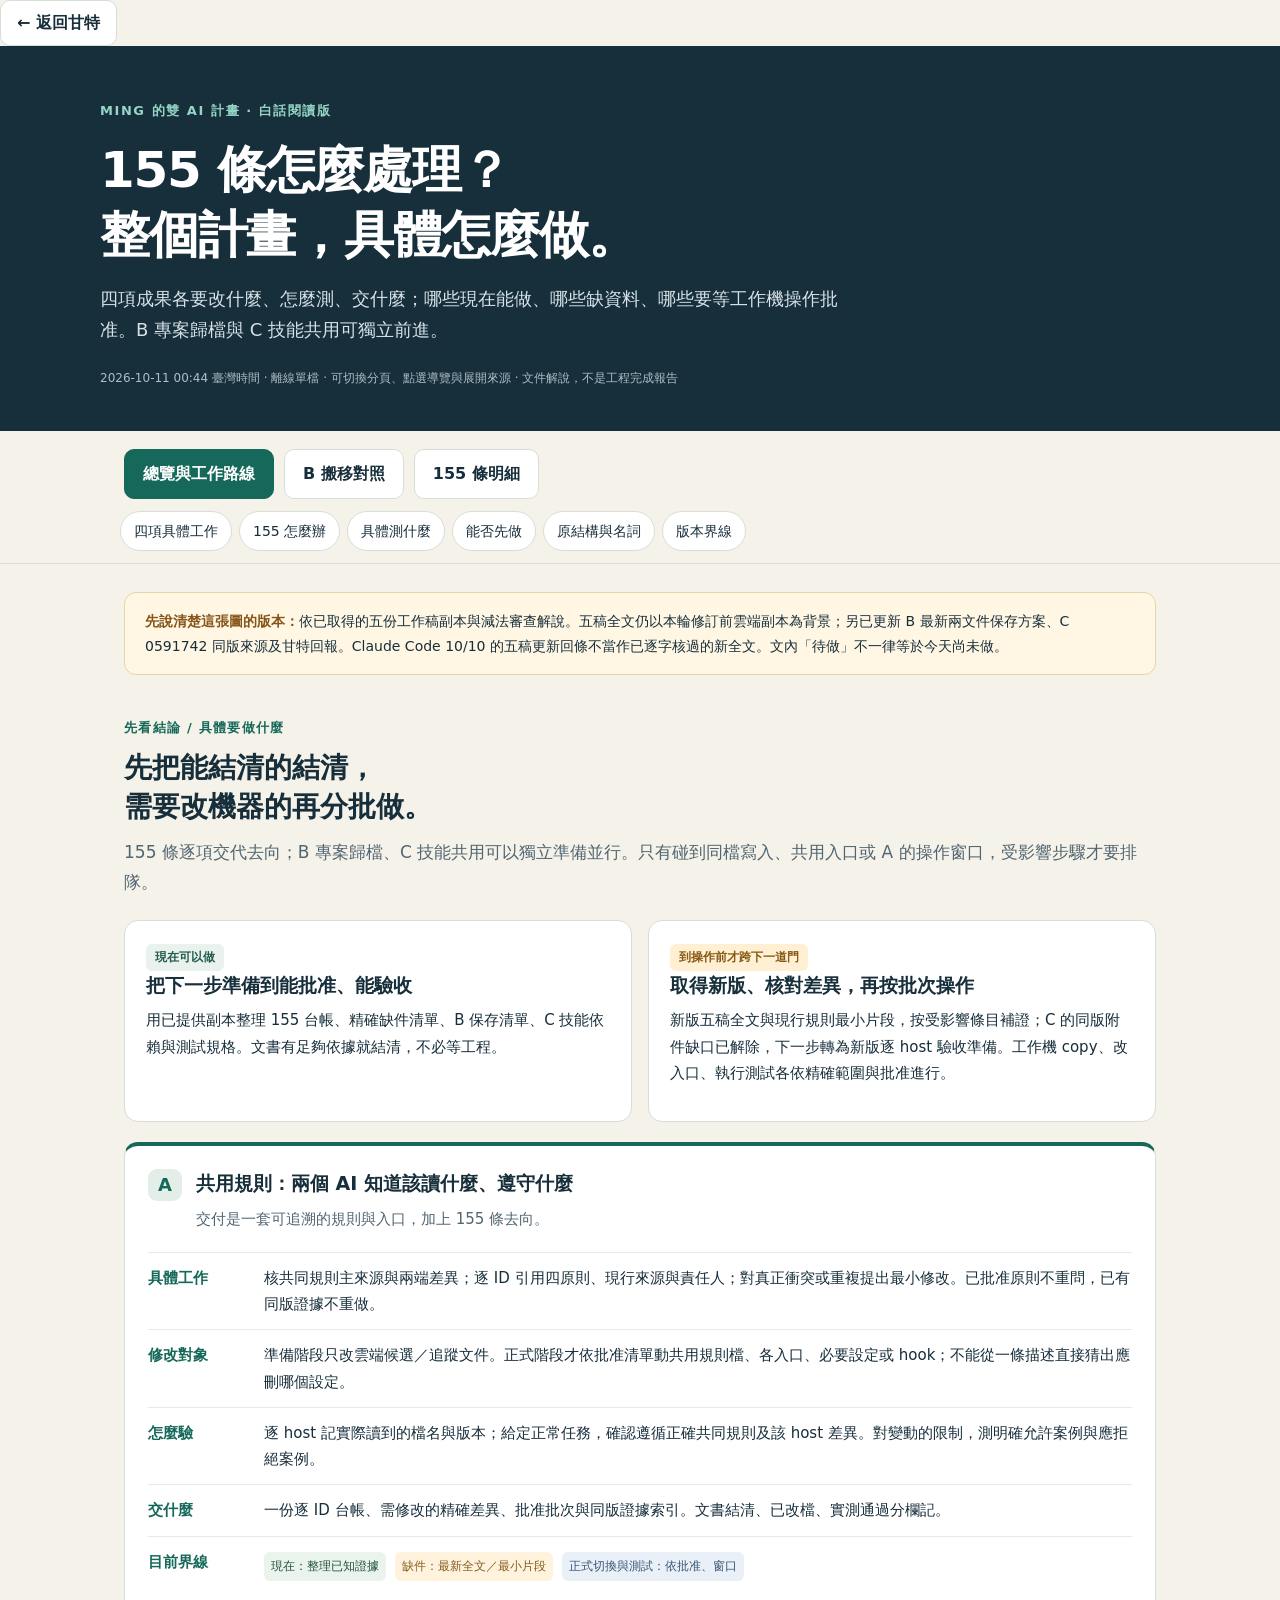
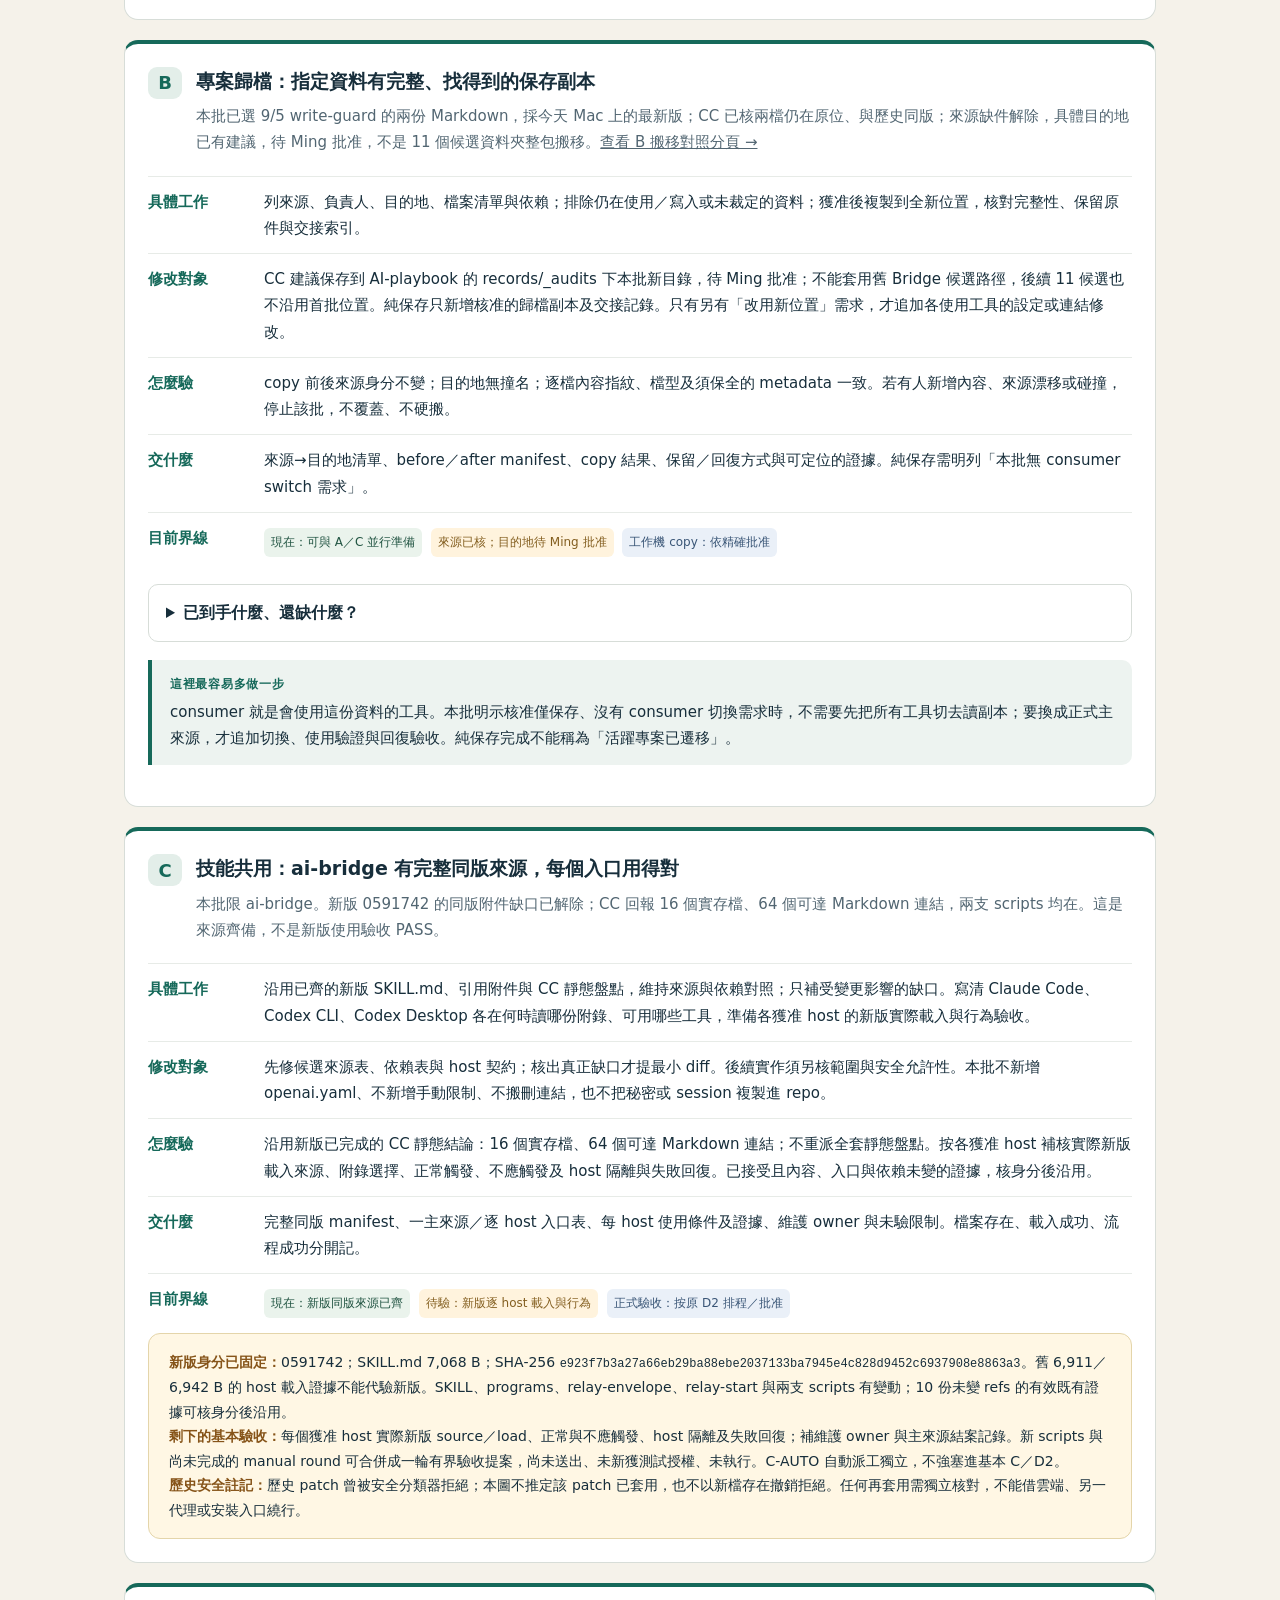
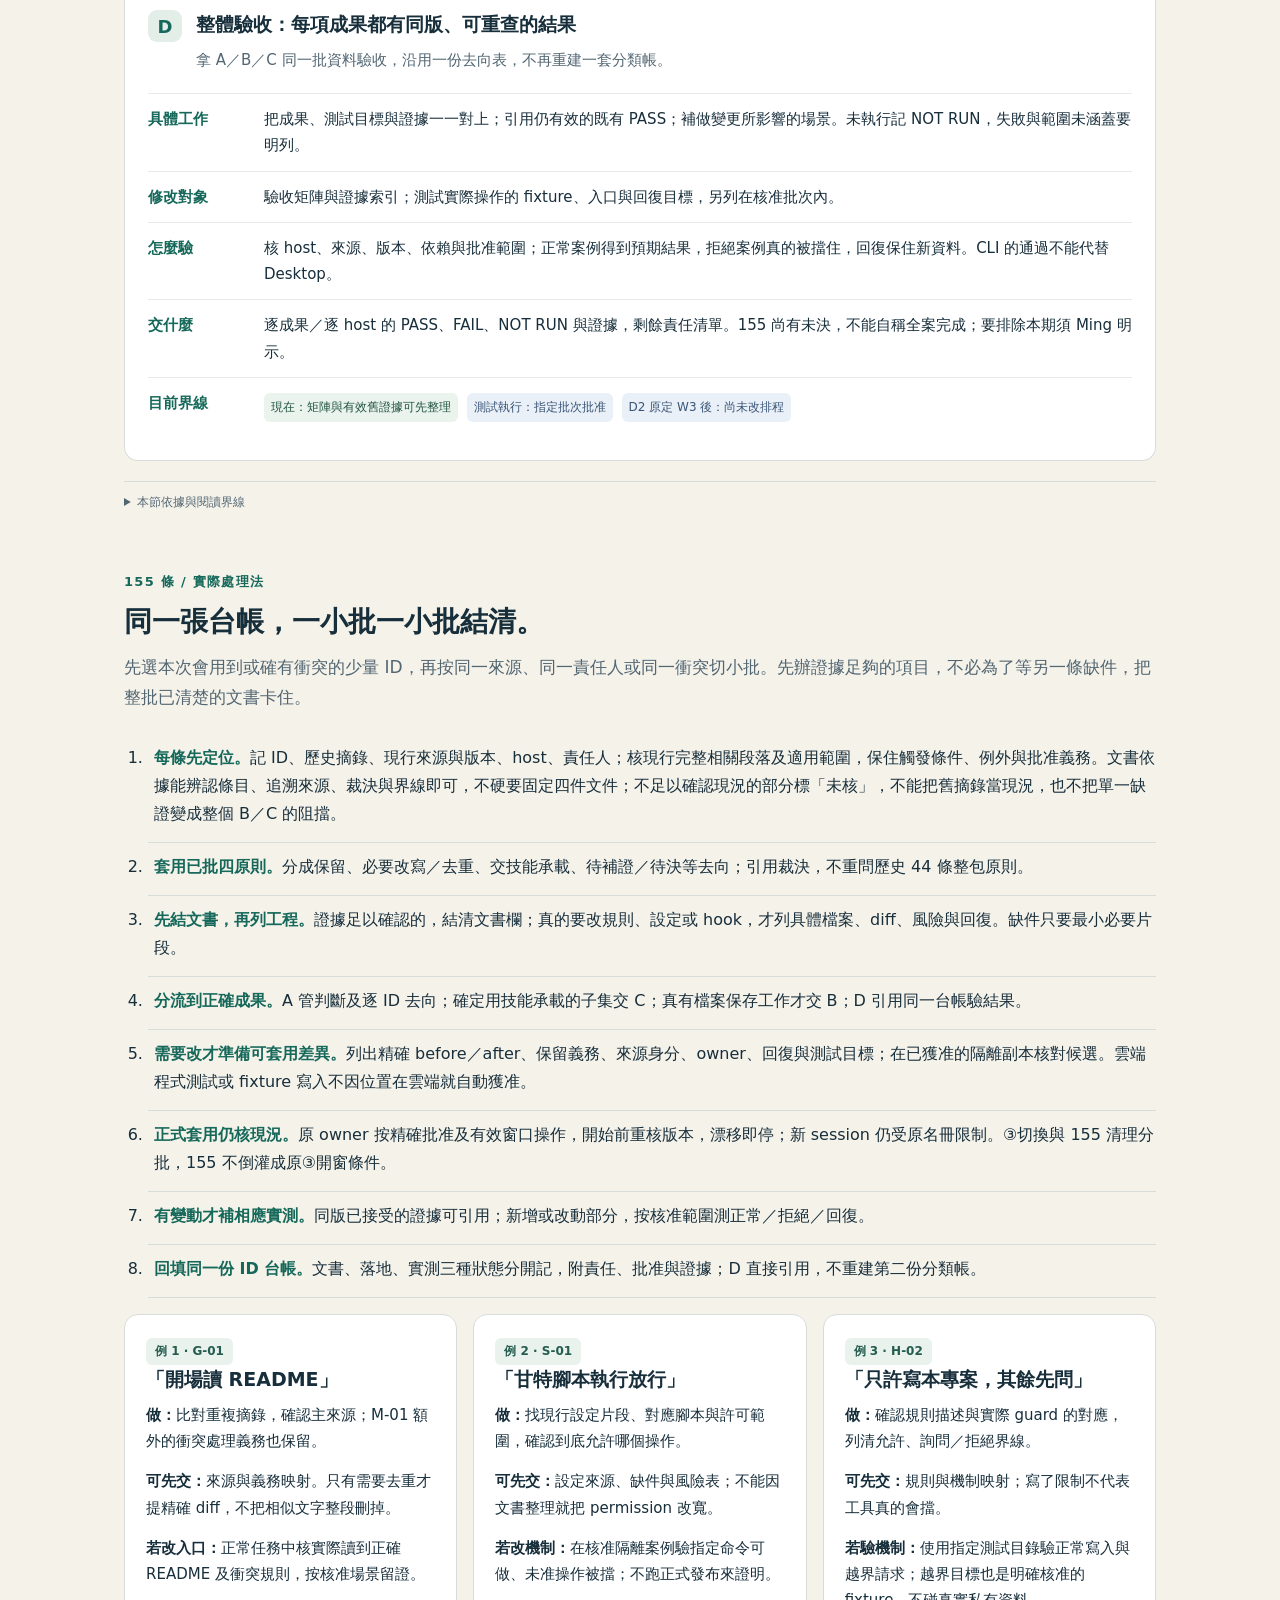
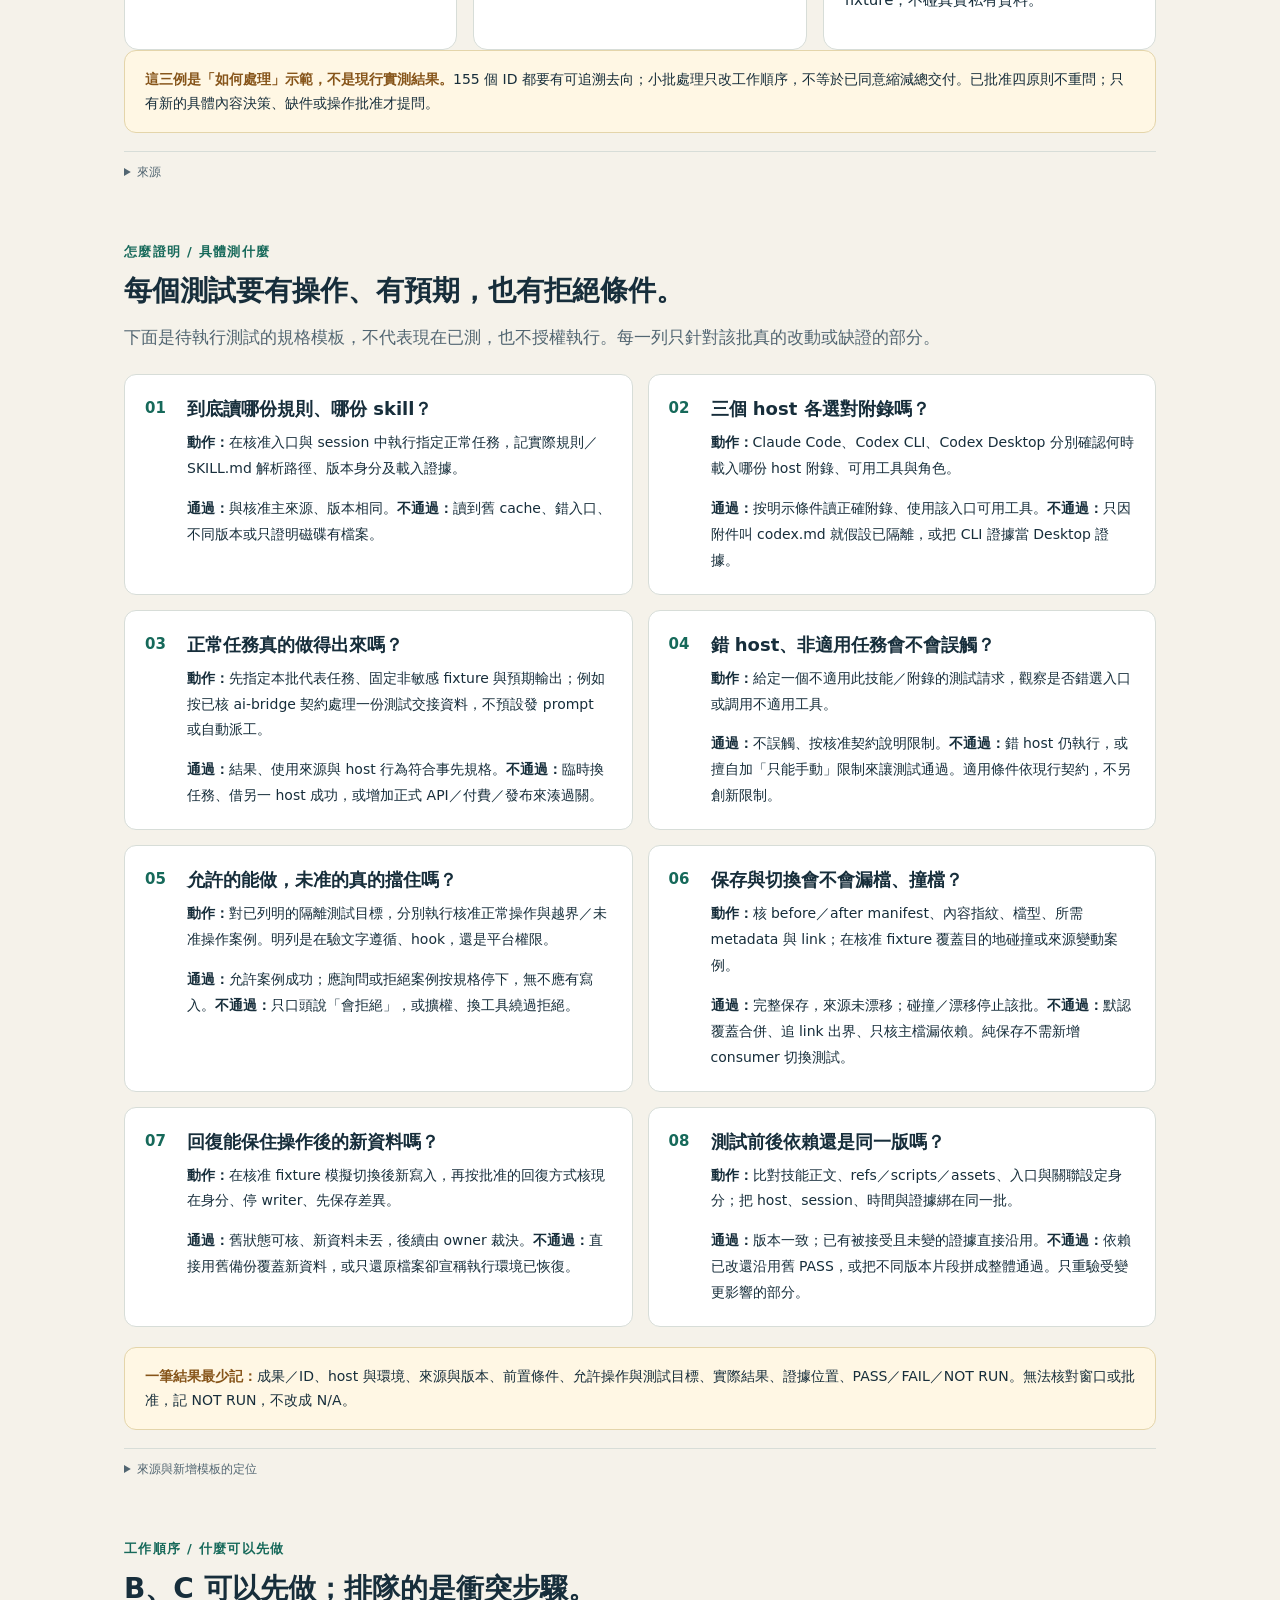
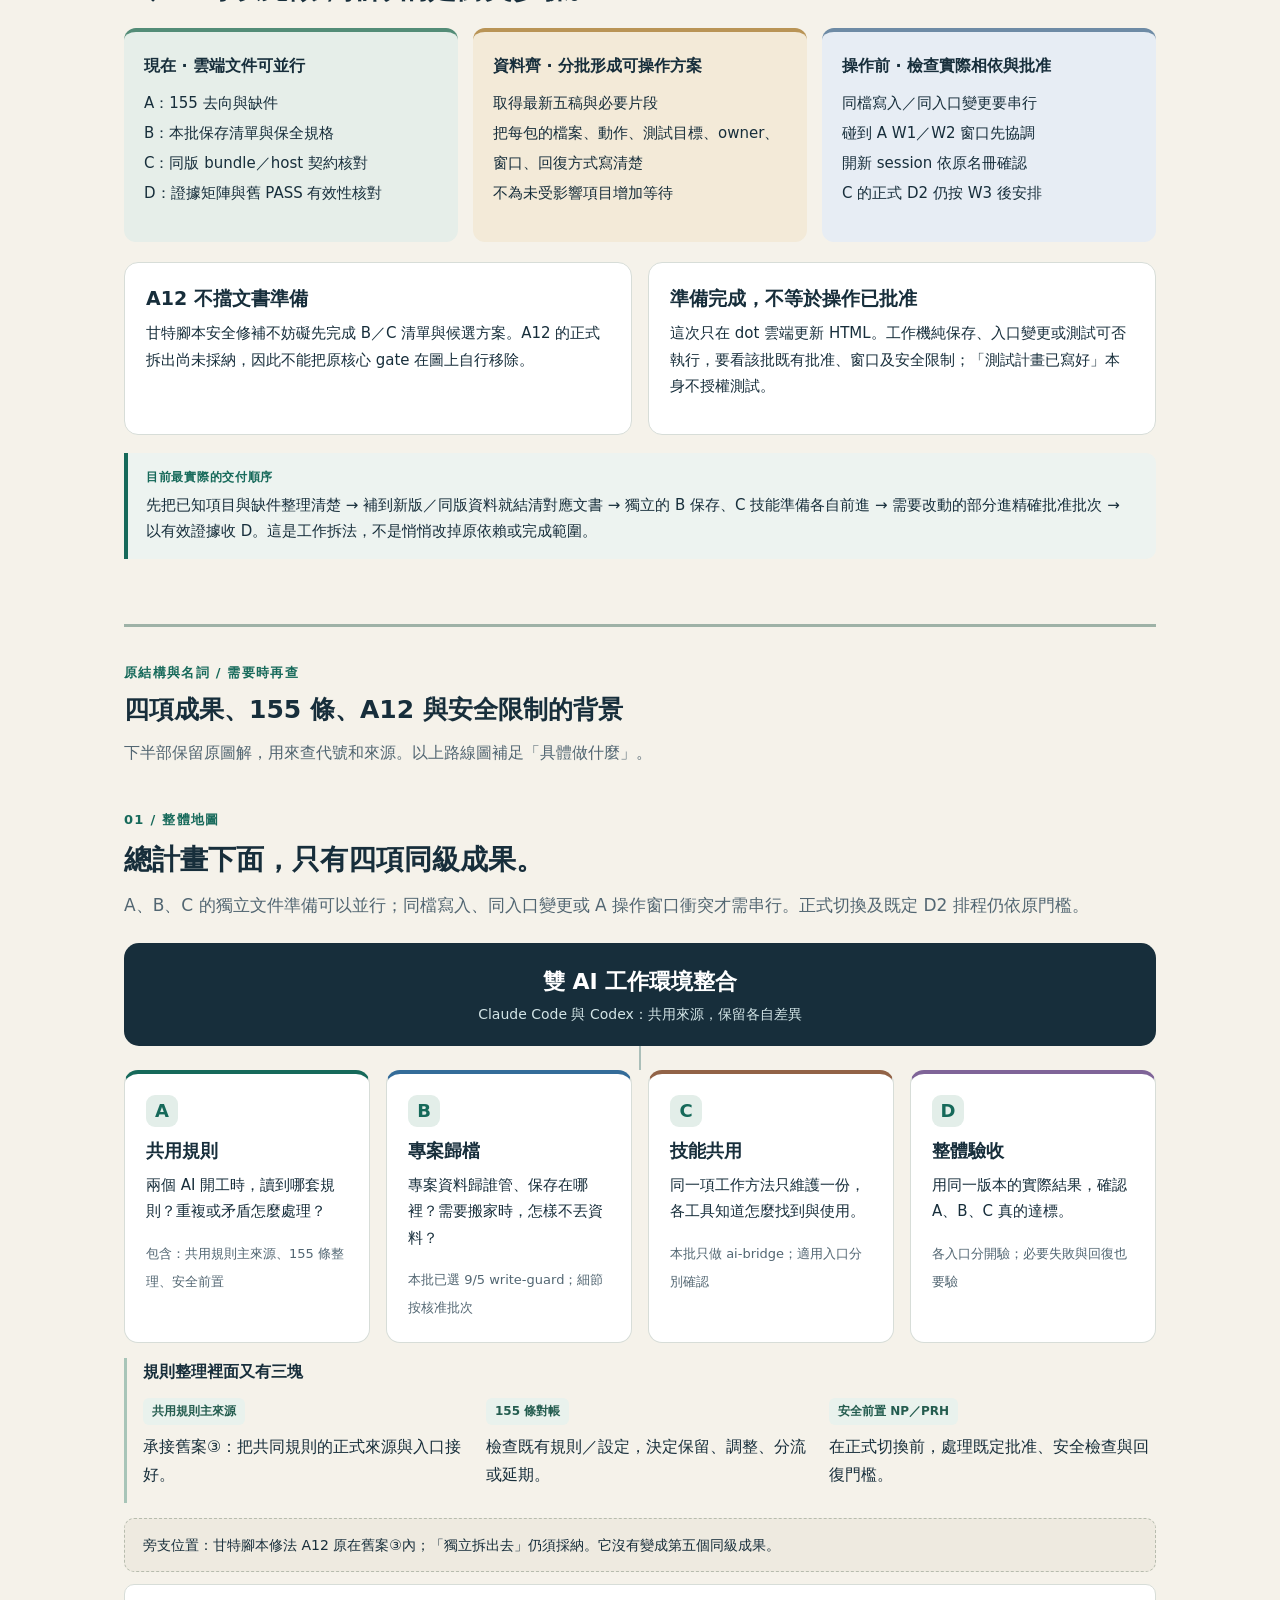
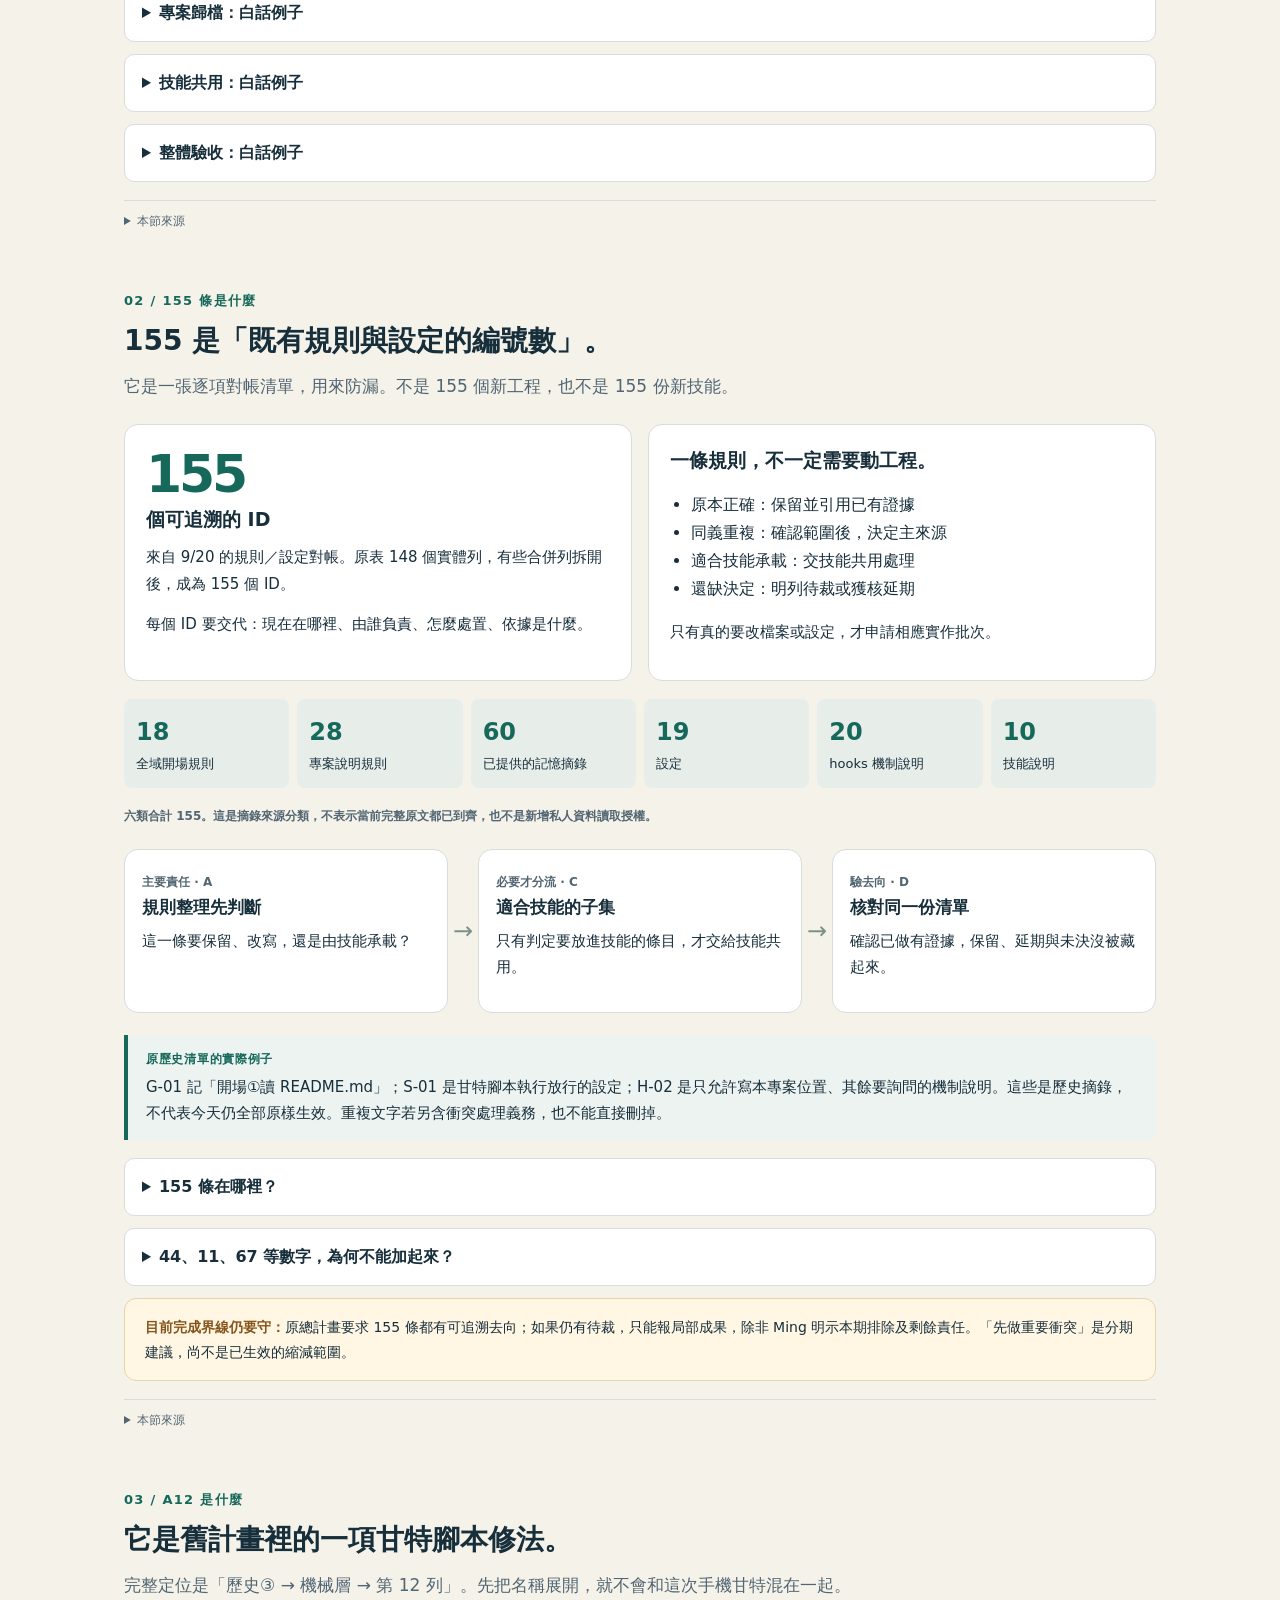
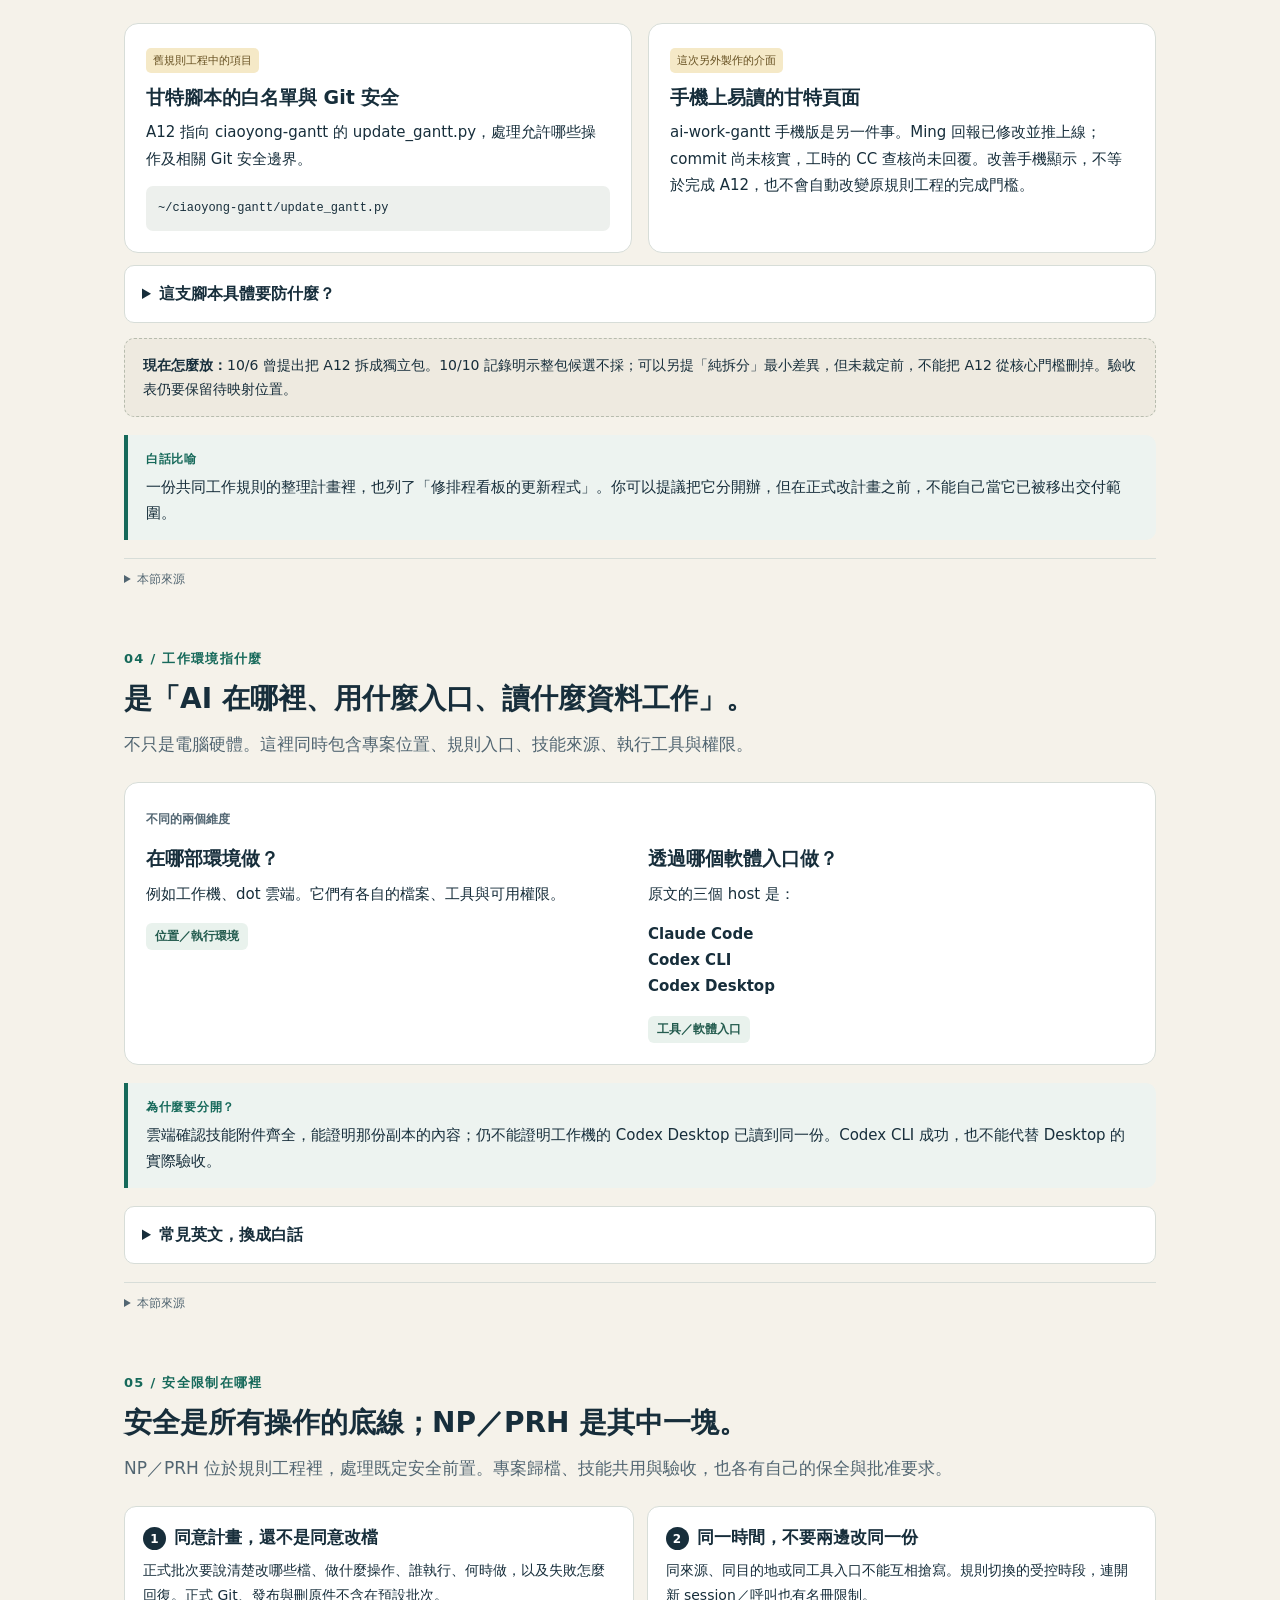
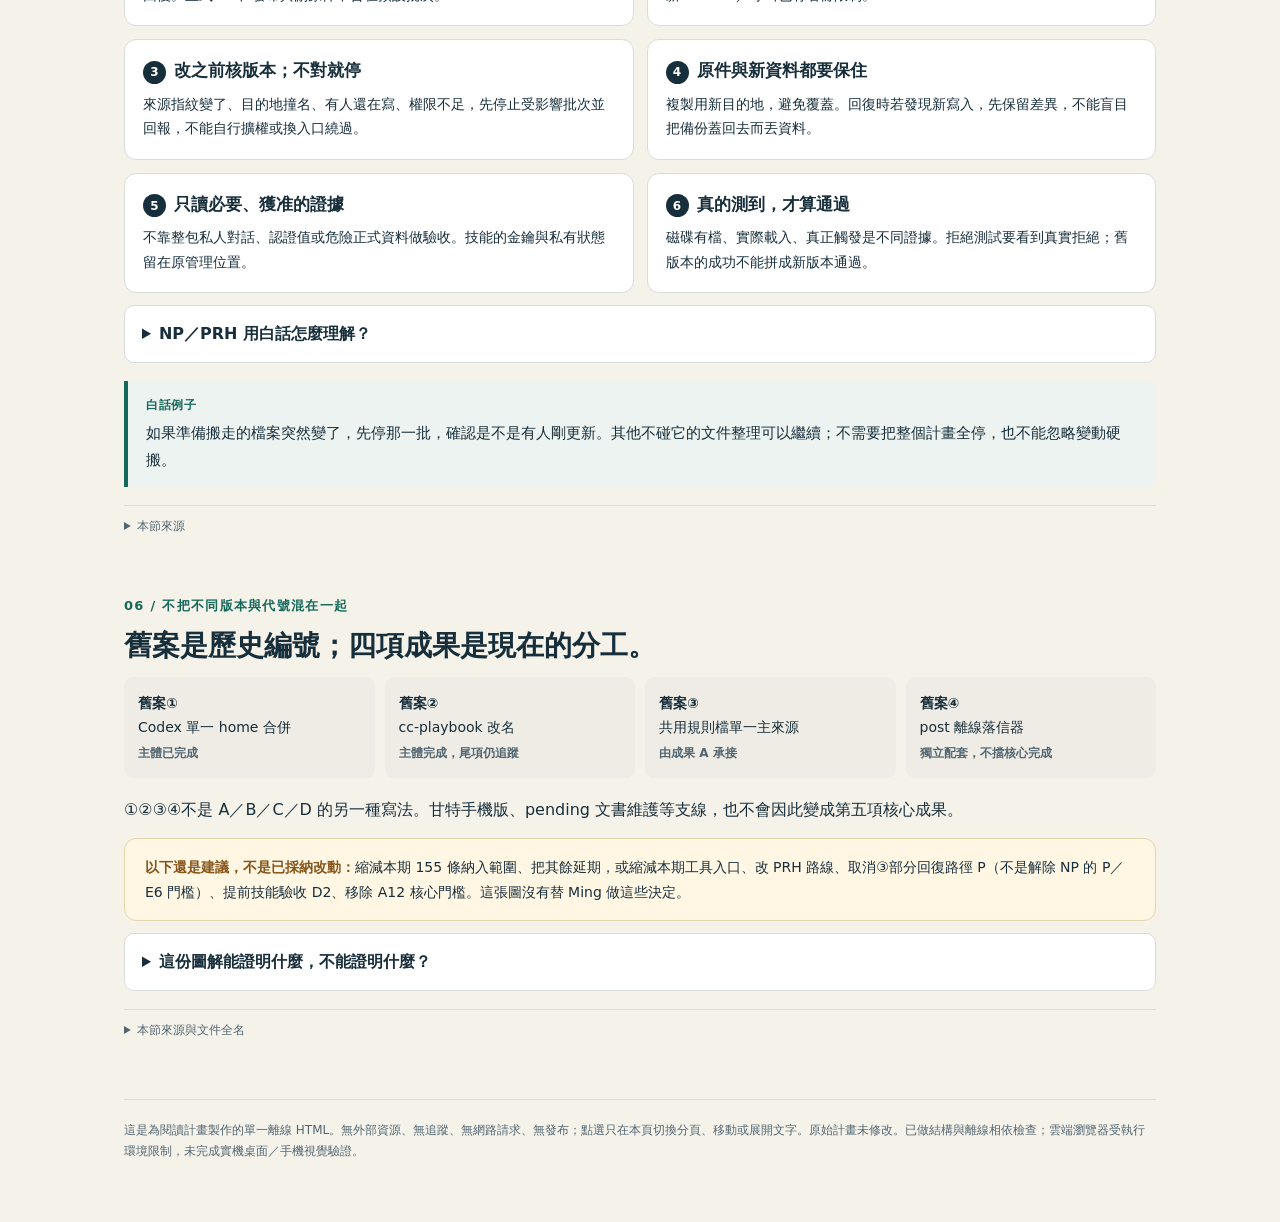
==== ai-integration/index.html @ dfa81bfa "feat: 新增 ai-integration 計畫圖解子頁與甘特入口 Co-Authored-By: Claude Code <noreply@anthropic.com> Claude-Sessi" ====
<!doctype html>
<html lang="zh-Hant"><head><meta charset="utf-8"><meta name="viewport" content="width=device-width,initial-scale=1"><title>雙 AI 工作環境整合｜具體工作路線圖</title><style>
:root{--ink:#172e3b;--muted:#526672;--paper:#f5f2ea;--line:#d7ddd8;--green:#16695a;--gold:#ad6921;--blue:#346c99}*{box-sizing:border-box}html{scroll-behavior:smooth;scroll-padding-top:85px}body{margin:0;background:var(--paper);color:var(--ink);font-family:system-ui,-apple-system,"Noto Sans TC","Microsoft JhengHei",sans-serif;line-height:1.75}a{color:inherit}header{background:var(--ink);color:#fff;padding:54px 24px 42px}header>div,main,nav>div{max-width:1080px;margin:auto}.eyebrow{font-size:13px;letter-spacing:.12em;color:#94d5c5;font-weight:750}h1{font-size:clamp(29px,5vw,50px);line-height:1.3;letter-spacing:-.025em;margin:15px 0}header p{color:#d6e2e7;max-width:750px;font-size:18px;margin:0}.meta{font-size:12px;margin-top:22px;color:#adbdc6}nav{position:sticky;top:0;background:#f5f2eaf5;backdrop-filter:blur(8px);z-index:4;border-bottom:1px solid var(--line)}nav>div{display:flex;gap:7px;padding:12px 20px;overflow-x:auto}nav a{white-space:nowrap;text-decoration:none;font-size:14px;padding:7px 13px;border-radius:22px;background:#fff;border:1px solid var(--line)}nav a:hover,nav a:focus{background:var(--ink);color:white}main{padding:28px 24px 60px}section{margin:42px 0 58px}h2{font-size:28px;line-height:1.4;margin:0 0 12px}h3{font-size:19px;line-height:1.5;margin:0 0 8px}p{margin:8px 0 14px}.lead{color:var(--muted);font-size:17px;margin-bottom:22px}.notice{padding:16px 20px;background:#fff7e4;border:1px solid #e4d5aa;border-radius:12px;font-size:14px}.notice strong{color:#865419}.section-no{font-size:13px;color:var(--green);font-weight:800;letter-spacing:.1em;display:block;margin-bottom:8px}.tree-top{text-align:center;background:var(--ink);color:white;padding:20px;border-radius:15px;font-size:22px;font-weight:750}.tree-top small{display:block;font-size:14px;font-weight:400;color:#d2e4e6}.stem{height:24px;border-left:2px solid #abbfb9;width:1px;margin:auto}.grid{display:grid;grid-template-columns:repeat(2,minmax(0,1fr));gap:16px}.four{grid-template-columns:repeat(4,minmax(0,1fr))}.subgrid{grid-template-columns:repeat(3,minmax(0,1fr))}.breakdown{display:grid;grid-template-columns:repeat(6,1fr);gap:8px;margin:18px 0}.breakdown>div{background:#e7eeea;padding:12px;border-radius:8px;font-size:13px}.breakdown b{display:block;font-size:24px;color:var(--green)}.card{background:#fff;border:1px solid var(--line);border-radius:14px;padding:21px}.card p{font-size:15px}.map-card{text-decoration:none;display:block;border-top:4px solid var(--green)}.map-card:nth-child(2){border-top-color:var(--blue)}.map-card:nth-child(3){border-top-color:#926347}.map-card:nth-child(4){border-top-color:#7f6498}.code{display:inline-flex;align-items:center;justify-content:center;width:32px;height:32px;border-radius:9px;background:#e3eee9;color:var(--green);font-size:18px;font-weight:800;margin-bottom:10px}.map-card h3{font-size:18px}.map-card small{color:var(--muted);font-size:13px}.nested{border-left:3px solid #a8c5b8;padding:0 0 0 16px;margin:15px 0 0}.pill{display:inline-block;background:#e9f2ed;color:#245c4f;padding:3px 9px;border-radius:6px;font-size:12px;font-weight:650}.branch{margin-top:15px;padding:14px 18px;border:1px dashed #b7bcae;border-radius:10px;background:#eeeae0;font-size:14px}.arrow{text-align:center;font-size:24px;color:#7b9188;line-height:1.5}.flow{display:grid;grid-template-columns:1fr 30px 1fr 30px 1fr;align-items:stretch;margin:22px 0}.flow .arrow{align-self:center}.flow .card{padding:17px}.flow h3{font-size:17px}.big-num{font-size:52px;line-height:1.1;font-weight:800;color:var(--green);letter-spacing:-.06em}.num-caption{font-weight:750;font-size:19px}.example{background:#edf3f0;border-left:4px solid var(--green);padding:14px 18px;border-radius:0 10px 10px 0;margin:18px 0;font-size:15px}.example strong{display:block;font-size:12px;letter-spacing:.06em;color:var(--green);margin-bottom:4px}.source{font-size:12px;color:var(--muted);margin-top:18px;border-top:1px solid var(--line);padding-top:10px;overflow-wrap:anywhere}.source summary{cursor:pointer}.source p{margin:7px 0}.path{overflow-wrap:anywhere;font-family:ui-monospace,monospace;font-size:12px;background:#edf0ed;padding:12px;border-radius:7px;display:block}.detail{background:#fff;border:1px solid var(--line);border-radius:10px;margin:12px 0;padding:0 17px}.detail summary{cursor:pointer;font-weight:700;padding:14px 0}.detail>div{padding:0 0 16px}.detail p,.detail li{font-size:15px}.mini-label{font-size:12px;text-transform:uppercase;color:var(--muted);font-weight:700}.numbered{counter-reset:safety;display:grid;grid-template-columns:1fr 1fr;gap:13px}.safety{counter-increment:safety;background:white;border:1px solid var(--line);border-radius:12px;padding:18px}.safety h3:before{content:counter(safety);display:inline-flex;align-items:center;justify-content:center;font-size:12px;width:23px;height:23px;background:var(--ink);color:white;border-radius:50%;margin-right:8px}.safety h3{font-size:17px}.safety p{font-size:14px;margin-bottom:0}.history{display:grid;grid-template-columns:repeat(4,1fr);gap:10px}.history>div{padding:14px;background:#eeece5;border-radius:9px;font-size:14px}.history b{display:block}.badge{font-size:11px;color:#654f20;background:#f5e9c7;border-radius:5px;padding:3px 7px;display:inline-block;margin-bottom:10px}.rule{height:1px;background:var(--line);margin:24px 0}ul{padding-left:21px}.footer{border-top:1px solid var(--line);padding-top:20px;font-size:12px;color:var(--muted)}:focus-visible{outline:3px solid #e4a942;outline-offset:3px}@media(max-width:760px){.subgrid{grid-template-columns:1fr}.breakdown{grid-template-columns:repeat(3,1fr)}header{padding:35px 21px 29px}header p{font-size:16px}main{padding:22px 18px 40px}.four{grid-template-columns:1fr 1fr}.history{grid-template-columns:1fr 1fr}h2{font-size:24px}.flow{grid-template-columns:1fr}.flow .arrow{transform:rotate(90deg);padding:2px}.numbered{grid-template-columns:1fr}section{margin:34px 0 45px}.card{padding:18px}}@media(max-width:420px){.grid{grid-template-columns:1fr}.four{grid-template-columns:1fr 1fr;gap:10px}.map-card{padding:14px}.map-card h3{font-size:16px}.map-card p{font-size:13px}.history{grid-template-columns:1fr 1fr}nav>div{padding-left:16px}nav a{font-size:13px;padding:6px 10px}}@media print{nav{position:static}body{background:white}header{background:white;color:#172e3b;border-bottom:2px solid #172e3b}header p,.eyebrow,.meta{color:#526672}.card,.safety{break-inside:avoid}section{margin:25px 0}details{break-inside:avoid}}

.outcome{background:#fff;border:1px solid var(--line);border-top:4px solid var(--green);border-radius:14px;padding:23px;margin:20px 0}.outcome-title{display:flex;gap:14px;align-items:flex-start}.outcome-title .code{flex:0 0 34px}.outcome-title p{color:var(--muted);margin:0 0 10px;font-size:15px}.work-fields{display:grid;grid-template-columns:100px minmax(0,1fr);gap:0;margin:10px 0 0}.work-fields dt,.work-fields dd{margin:0;padding:12px 0;border-top:1px solid #e7ebe7;font-size:15px}.work-fields dt{font-weight:750;color:var(--green)}.work-fields dd{padding-left:16px}.status{display:inline-block;margin:3px 4px 3px 0;border-radius:6px;background:#eaf3ec;padding:4px 7px;font-size:12px;color:#215442}.status.missing{background:#fff3dd;color:#835e1f}.status.gated{background:#eaf0f8;color:#395576}.pill.wait{background:#fff0d4;color:#875915}.steps{padding-left:24px}.steps li{padding:10px 0 14px 6px;border-bottom:1px solid var(--line);font-size:16px}.steps b{color:var(--green)}.test-list{display:grid;grid-template-columns:1fr 1fr;gap:15px;margin:20px 0}.test{display:flex;gap:13px;background:#fff;border:1px solid var(--line);border-radius:12px;padding:20px}.test-num{flex:0 0 29px;font-size:15px;color:var(--green);font-weight:800}.test h3{font-size:18px}.test p{font-size:14px;line-height:1.85}.test p:last-child{margin-bottom:0}.lanes{display:grid;grid-template-columns:repeat(3,minmax(0,1fr));gap:15px;margin:20px 0}.lane{padding:20px;background:#e6eee9;border-radius:12px;border-top:4px solid #538c77}.lane:nth-child(2){background:#f3ead8;border-color:#b99456}.lane:nth-child(3){background:#e7edf4;border-color:#6e8ba5}.lane p{font-size:15px;line-height:2}.appendix-heading{padding-top:35px;border-top:3px solid #9eb2a7;margin-top:65px}.appendix-heading h2{font-size:25px}.appendix-heading p{color:var(--muted)}@media(max-width:760px){.test-list,.lanes{grid-template-columns:1fr}.outcome{padding:18px}.work-fields{grid-template-columns:1fr}.work-fields dt{padding-bottom:3px}.work-fields dd{border-top:0;padding:0 0 13px}.test{padding:17px;gap:10px}}@media print{.outcome,.test,.lane{break-inside:avoid}.test-list{display:block}.test{margin:12px 0}nav{display:none}}

[hidden]{display:none!important}.tabbar{max-width:1080px;margin:0 auto;padding:18px 24px 0;display:flex;gap:10px}.tabbar a,.return-link{display:inline-block;border:1px solid var(--line);border-radius:10px;padding:10px 18px;text-decoration:none;background:white;font-weight:700}.tabbar a[aria-selected="true"]{background:var(--green);color:white;border-color:var(--green)}.hash{overflow-wrap:anywhere;font-family:ui-monospace,monospace;font-size:12px}.move-table{width:100%;border-collapse:collapse;font-size:14px;background:white;margin:20px 0}.move-table caption{text-align:left;font-weight:750;margin-bottom:10px}.move-table th,.move-table td{padding:14px;border:1px solid var(--line);vertical-align:top;text-align:left;overflow-wrap:anywhere}.move-table th{background:#e7eeea}.move-table .path{margin:6px 0}.move-table th:first-child{width:60px}.move-table p{font-size:13px}.tab-panel{min-width:0}.tab-panel:focus{outline:none}@media(max-width:760px){.tabbar{padding:15px 18px 0}.move-table,.move-table tbody,.move-table tr,.move-table td{display:block;width:100%}.move-table thead{display:none}.move-table tr{border:1px solid var(--line);border-radius:12px;margin:15px 0;padding:8px;background:white}.move-table td{border:0;padding:9px}.move-table td:before{content:attr(data-label);display:block;font-size:12px;font-weight:800;color:var(--green);margin-bottom:4px}.move-table caption{display:block}.tabbar a{padding:9px 13px;font-size:14px}}@media print{.tabbar,.return-link{display:none}.tab-panel[hidden]{display:block!important}.move-table tr{break-inside:avoid}}

.tabbar{overflow-x:auto}.tabbar a{white-space:nowrap}.rule-controls{background:#fff;border:1px solid var(--line);border-radius:14px;padding:20px;display:grid;grid-template-columns:repeat(3,minmax(0,1fr));gap:13px;margin:22px 0}.rule-controls label{display:block;font-size:13px;font-weight:750;color:var(--green)}.rule-search{grid-column:1/-1}.rule-controls input,.rule-controls select{width:100%;font:inherit;font-size:15px;padding:11px;border:1px solid #aabdb3;border-radius:7px;background:#fff;color:var(--ink);margin-top:5px}.rule-controls button{font:inherit;padding:9px 14px;cursor:pointer;border:1px solid var(--line);border-radius:8px;background:#e7eeea;color:var(--ink)}.rule-result-bar{display:flex;align-items:center;flex-wrap:wrap;gap:12px;grid-column:1/-1}.rule-result-bar p{margin:0}.rule-entry{background:white;border:1px solid var(--line);border-radius:12px;margin:12px 0;overflow-wrap:anywhere}.rule-entry>summary{cursor:pointer;padding:17px 20px;display:list-item;list-style-position:inside}.rule-entry>summary strong{color:var(--green);font-size:17px}.rule-entry>summary .rule-preview{display:block;margin:7px 0;font-size:15px}.rule-body{padding:0 20px 20px}.rule-body h3{font-size:16px;margin-top:20px}.rule-copy{white-space:pre-wrap;font-size:15px}.rule-entry .source{font-size:12px}.rule-mini{font-size:12px;color:var(--muted)}.private-warning{border-left:5px solid var(--gold);background:#fff4df}.rule-counts{display:flex;gap:9px;flex-wrap:wrap;margin:15px 0}.rule-counts span{background:#e7eeea;border-radius:8px;padding:5px 10px;font-size:13px}.empty-results{padding:25px;background:white;border:1px dashed #9dad9c;border-radius:10px}.rule-body dl{display:grid;grid-template-columns:110px minmax(0,1fr);font-size:13px;gap:6px 12px}.rule-body dt{font-weight:700}.rule-body dd{margin:0}@media(max-width:760px){.rule-controls{grid-template-columns:1fr;padding:16px}.rule-entry>summary{padding:15px}.rule-body{padding:0 15px 15px}.rule-body dl{grid-template-columns:1fr}.rule-body dd{margin-bottom:8px}.rule-search{grid-column:auto}}@media print{.rule-controls{display:none}.rule-entry{break-inside:avoid}}
<style>.gantt-back{max-width:1080px;margin:0 auto;padding:12px 24px 0}.gantt-back a{display:inline-block;border:1px solid #d7ddd8;border-radius:10px;padding:8px 16px;background:#fff;color:#172e3b;font-weight:700;text-decoration:none}</style></head><body><div class="gantt-back"><a href="../">← 返回甘特</a></div>
<header><div><div class="eyebrow">MING 的雙 AI 計畫 · 白話閱讀版</div><h1>155 條怎麼處理？<br>整個計畫，具體怎麼做。</h1><p>四項成果各要改什麼、怎麼測、交什麼；哪些現在能做、哪些缺資料、哪些要等工作機操作批准。B 專案歸檔與 C 技能共用可獨立前進。</p><div class="meta">2026-10-11 00:44 臺灣時間 · 離線單檔 · 可切換分頁、點選導覽與展開來源 · 文件解說，不是工程完成報告</div></div></header>
<div class="tabbar" aria-label="圖解分頁"><a id="tab-overview" href="#overview" aria-controls="overview">總覽與工作路線</a><a id="tab-b-move" href="#b-move" aria-controls="b-move">B 搬移對照</a><a id="tab-rules-list" href="#rules-list" aria-controls="rules-list">155 條明細</a></div>
<div id="overview" class="tab-panel" tabindex="-1" aria-labelledby="tab-overview"><nav aria-label="章節導覽"><div><a href="#roadmap">四項具體工作</a><a href="#batches">155 怎麼辦</a><a href="#test-plan">具體測什麼</a><a href="#parallel">能否先做</a><a href="#map">原結構與名詞</a><a href="#version">版本界線</a></div></nav>
<main>
<div class="notice"><strong>先說清楚這張圖的版本：</strong>依已取得的五份工作稿副本與減法審查解說。五稿全文仍以本輪修訂前雲端副本為背景；另已更新 B 最新兩文件保存方案、C 0591742 同版來源及甘特回報。Claude Code 10/10 的五稿更新回條不當作已逐字核過的新全文。文內「待做」不一律等於今天尚未做。</div>
<section id="roadmap"><span class="section-no">先看結論 / 具體要做什麼</span><h2>先把能結清的結清，<br>需要改機器的再分批做。</h2><p class="lead">155 條逐項交代去向；B 專案歸檔、C 技能共用可以獨立準備並行。只有碰到同檔寫入、共用入口或 A 的操作窗口，受影響步驟才要排隊。</p>
<div class="grid"><div class="card"><span class="pill">現在可以做</span><h3>把下一步準備到能批准、能驗收</h3><p>用已提供副本整理 155 台帳、精確缺件清單、B 保存清單、C 技能依賴與測試規格。文書有足夠依據就結清，不必等工程。</p></div><div class="card"><span class="pill wait">到操作前才跨下一道門</span><h3>取得新版、核對差異，再按批次操作</h3><p>新版五稿全文與現行規則最小片段，按受影響條目補證；C 的同版附件缺口已解除，下一步轉為新版逐 host 驗收準備。工作機 copy、改入口、執行測試各依精確範圍與批准進行。</p></div></div>
<div class="outcome"><div class="outcome-title"><span class="code">A</span><div><h3>共用規則：兩個 AI 知道該讀什麼、遵守什麼</h3><p>交付是一套可追溯的規則與入口，加上 155 條去向。</p></div></div><dl class="work-fields"><dt>具體工作</dt><dd>核共同規則主來源與兩端差異；逐 ID 引用四原則、現行來源與責任人；對真正衝突或重複提出最小修改。已批准原則不重問，已有同版證據不重做。</dd><dt>修改對象</dt><dd>準備階段只改雲端候選／追蹤文件。正式階段才依批准清單動共用規則檔、各入口、必要設定或 hook；不能從一條描述直接猜出應刪哪個設定。</dd><dt>怎麼驗</dt><dd>逐 host 記實際讀到的檔名與版本；給定正常任務，確認遵循正確共同規則及該 host 差異。對變動的限制，測明確允許案例與應拒絕案例。</dd><dt>交什麼</dt><dd>一份逐 ID 台帳、需修改的精確差異、批准批次與同版證據索引。文書結清、已改檔、實測通過分欄記。</dd><dt>目前界線</dt><dd><span class="status">現在：整理已知證據</span> <span class="status missing">缺件：最新全文／最小片段</span> <span class="status gated">正式切換與測試：依批准、窗口</span></dd></dl></div>
<div class="outcome"><div class="outcome-title"><span class="code">B</span><div><h3>專案歸檔：指定資料有完整、找得到的保存副本</h3><p>本批已選 9/5 write-guard 的兩份 Markdown，採今天 Mac 上的最新版；CC 已核兩檔仍在原位、與歷史同版；來源缺件解除，具體目的地已有建議，待 Ming 批准，不是 11 個候選資料夾整包搬移。<a href="#b-move">查看 B 搬移對照分頁 →</a></p></div></div><dl class="work-fields"><dt>具體工作</dt><dd>列來源、負責人、目的地、檔案清單與依賴；排除仍在使用／寫入或未裁定的資料；獲准後複製到全新位置，核對完整性、保留原件與交接索引。</dd><dt>修改對象</dt><dd>CC 建議保存到 AI-playbook 的 records/_audits 下本批新目錄，待 Ming 批准；不能套用舊 Bridge 候選路徑，後續 11 候選也不沿用首批位置。純保存只新增核准的歸檔副本及交接記錄。只有另有「改用新位置」需求，才追加各使用工具的設定或連結修改。</dd><dt>怎麼驗</dt><dd>copy 前後來源身分不變；目的地無撞名；逐檔內容指紋、檔型及須保全的 metadata 一致。若有人新增內容、來源漂移或碰撞，停止該批，不覆蓋、不硬搬。</dd><dt>交什麼</dt><dd>來源→目的地清單、before／after manifest、copy 結果、保留／回復方式與可定位的證據。純保存需明列「本批無 consumer switch 需求」。</dd><dt>目前界線</dt><dd><span class="status">現在：可與 A／C 並行準備</span> <span class="status missing">來源已核；目的地待 Ming 批准</span> <span class="status gated">工作機 copy：依精確批准</span></dd></dl><details class="detail"><summary>已到手什麼、還缺什麼？</summary><div><p>歷史已收到 2026-09-05-write-guard-projects-narrowing-plan.md（5,198 B）與 0031-2026-09-05-write-guard-projects-narrowing.md（3,013 B）；2026-10-09 報告有這兩份歷史版本的限定保全紀錄。CC 於 2026-10-10T16:35:02Z（臺灣 10/11 00:35:02）重讀兩個 Mac 候選，皆在原位，bytes／SHA 與歷史相同；這是現存最新版與舊版一致，不是內容已更新。正式 copy 前仍須重核。</p><p>這不包含 macOS metadata 復原、原位回滾或 consumer 切換。原 11 項測試、兩項前置實查及當前相依／owner 仍是完整歸檔資格缺口；不能拿後來的 H-02／C02 結果補稱歷史證據齊全。</p><p>另有五份證據檔的雲端 copy／restore 流程試操作，僅證明該批方法，不證今天兩份原文或 11 個資料夾 PASS。保存兩份文書不必重啟歷史 hook 工程；歷史缺證明列保留。B 作業說明已收到中繼 CC 審查 R-DOT-20261011-0029-B 的回覆；雲端修稿已完成、新版正傳 Mac，尚未確認落位。兩份原文尚未複製或 commit。</p><div class="source">《專案歸檔與技能共用-真實副本演練核對報告-20261009》L176–185、L204–240；總計畫 L97。</div></div></details><div class="example"><strong>這裡最容易多做一步</strong>consumer 就是會使用這份資料的工具。本批明示核准僅保存、沒有 consumer 切換需求時，不需要先把所有工具切去讀副本；要換成正式主來源，才追加切換、使用驗證與回復驗收。純保存完成不能稱為「活躍專案已遷移」。</div></div>
<div class="outcome"><div class="outcome-title"><span class="code">C</span><div><h3>技能共用：ai-bridge 有完整同版來源，每個入口用得對</h3><p>本批限 ai-bridge。新版 0591742 的同版附件缺口已解除；CC 回報 16 個實存檔、64 個可達 Markdown 連結，兩支 scripts 均在。這是來源齊備，不是新版使用驗收 PASS。</p></div></div><dl class="work-fields"><dt>具體工作</dt><dd>沿用已齊的新版 SKILL.md、引用附件與 CC 靜態盤點，維持來源與依賴對照；只補受變更影響的缺口。寫清 Claude Code、Codex CLI、Codex Desktop 各在何時讀哪份附錄、可用哪些工具，準備各獲准 host 的新版實際載入與行為驗收。</dd><dt>修改對象</dt><dd>先修候選來源表、依賴表與 host 契約；核出真正缺口才提最小 diff。後續實作須另核範圍與安全允許性。本批不新增 openai.yaml、不新增手動限制、不搬刪連結，也不把秘密或 session 複製進 repo。</dd><dt>怎麼驗</dt><dd>沿用新版已完成的 CC 靜態結論：16 個實存檔、64 個可達 Markdown 連結；不重派全套靜態盤點。按各獲准 host 補核實際新版載入來源、附錄選擇、正常觸發、不應觸發及 host 隔離與失敗回復。已接受且內容、入口與依賴未變的證據，核身分後沿用。</dd><dt>交什麼</dt><dd>完整同版 manifest、一主來源／逐 host 入口表、每 host 使用條件及證據、維護 owner 與未驗限制。檔案存在、載入成功、流程成功分開記。</dd><dt>目前界線</dt><dd><span class="status">現在：新版同版來源已齊</span> <span class="status missing">待驗：新版逐 host 載入與行為</span> <span class="status gated">正式驗收：按原 D2 排程／批准</span></dd></dl><div class="notice"><strong>新版身分已固定：</strong>0591742；SKILL.md 7,068 B；SHA-256 <span class="hash">e923f7b3a27a66eb29ba88ebe2037133ba7945e4c828d9452c6937908e8863a3</span>。舊 6,911／6,942 B 的 host 載入證據不能代驗新版。SKILL、programs、relay-envelope、relay-start 與兩支 scripts 有變動；10 份未變 refs 的有效既有證據可核身分後沿用。<br><strong>剩下的基本驗收：</strong>每個獲准 host 實際新版 source／load、正常與不應觸發、host 隔離及失敗回復；補維護 owner 與主來源結案記錄。新 scripts 與尚未完成的 manual round 可合併成一輪有界驗收提案，尚未送出、未新獲測試授權、未執行。C-AUTO 自動派工獨立，不強塞進基本 C／D2。<br><strong>歷史安全註記：</strong>歷史 patch 曾被安全分類器拒絕；本圖不推定該 patch 已套用，也不以新檔存在撤銷拒絕。任何再套用需獨立核對，不能借雲端、另一代理或安裝入口繞行。</div></div>
<div class="outcome"><div class="outcome-title"><span class="code">D</span><div><h3>整體驗收：每項成果都有同版、可重查的結果</h3><p>拿 A／B／C 同一批資料驗收，沿用一份去向表，不再重建一套分類帳。</p></div></div><dl class="work-fields"><dt>具體工作</dt><dd>把成果、測試目標與證據一一對上；引用仍有效的既有 PASS；補做變更所影響的場景。未執行記 NOT RUN，失敗與範圍未涵蓋要明列。</dd><dt>修改對象</dt><dd>驗收矩陣與證據索引；測試實際操作的 fixture、入口與回復目標，另列在核准批次內。</dd><dt>怎麼驗</dt><dd>核 host、來源、版本、依賴與批准範圍；正常案例得到預期結果，拒絕案例真的被擋住，回復保住新資料。CLI 的通過不能代替 Desktop。</dd><dt>交什麼</dt><dd>逐成果／逐 host 的 PASS、FAIL、NOT RUN 與證據，剩餘責任清單。155 尚有未決，不能自稱全案完成；要排除本期須 Ming 明示。</dd><dt>目前界線</dt><dd><span class="status">現在：矩陣與有效舊證據可先整理</span> <span class="status gated">測試執行：指定批次批准</span> <span class="status gated">D2 原定 W3 後：尚未改排程</span></dd></dl></div>
<details class="source"><summary>本節依據與閱讀界線</summary><p>總計畫 §成果WBS、§共同規劃審查活動與依賴順序、§完成與批准界線；A §A-Q；B §批次工作包 B0–B6、§切換與回復；C §小工作包與批准 C0–C6、§10/09 整合指示、§既有盤點證據與缺件；D §工作包與證據矩陣、§證據格式與效力。新版 0591742／7,068 B 已納入本輪版本更新；16 實存檔／64 可達 MD 連結為 CC 回報，來源齊備與 host 實測分列。本節是具體工作的白話拆解，不改原範圍、排程或批准。</p></details>
</section>
<section id="batches"><span class="section-no">155 條 / 實際處理法</span><h2>同一張台帳，一小批一小批結清。</h2><p class="lead">先選本次會用到或確有衝突的少量 ID，再按同一來源、同一責任人或同一衝突切小批。先辦證據足夠的項目，不必為了等另一條缺件，把整批已清楚的文書卡住。</p>
<ol class="steps"><li><b>每條先定位。</b>記 ID、歷史摘錄、現行來源與版本、host、責任人；核現行完整相關段落及適用範圍，保住觸發條件、例外與批准義務。文書依據能辨認條目、追溯來源、裁決與界線即可，不硬要固定四件文件；不足以確認現況的部分標「未核」，不能把舊摘錄當現況，也不把單一缺證變成整個 B／C 的阻擋。</li><li><b>套用已批四原則。</b>分成保留、必要改寫／去重、交技能承載、待補證／待決等去向；引用裁決，不重問歷史 44 條整包原則。</li><li><b>先結文書，再列工程。</b>證據足以確認的，結清文書欄；真的要改規則、設定或 hook，才列具體檔案、diff、風險與回復。缺件只要最小必要片段。</li><li><b>分流到正確成果。</b>A 管判斷及逐 ID 去向；確定用技能承載的子集交 C；真有檔案保存工作才交 B；D 引用同一台帳驗結果。</li><li><b>需要改才準備可套用差異。</b>列出精確 before／after、保留義務、來源身分、owner、回復與測試目標；在已獲准的隔離副本核對候選。雲端程式測試或 fixture 寫入不因位置在雲端就自動獲准。</li><li><b>正式套用仍核現況。</b>原 owner 按精確批准及有效窗口操作，開始前重核版本，漂移即停；新 session 仍受原名冊限制。③切換與 155 清理分批，155 不倒灌成原③開窗條件。</li><li><b>有變動才補相應實測。</b>同版已接受的證據可引用；新增或改動部分，按核准範圍測正常／拒絕／回復。</li><li><b>回填同一份 ID 台帳。</b>文書、落地、實測三種狀態分開記，附責任、批准與證據；D 直接引用，不重建第二份分類帳。</li></ol>
<div class="grid subgrid"><div class="card"><span class="pill">例 1 · G-01</span><h3>「開場讀 README」</h3><p><b>做：</b>比對重複摘錄，確認主來源；M-01 額外的衝突處理義務也保留。</p><p><b>可先交：</b>來源與義務映射。只有需要去重才提精確 diff，不把相似文字整段刪掉。</p><p><b>若改入口：</b>正常任務中核實際讀到正確 README 及衝突規則，按核准場景留證。</p></div><div class="card"><span class="pill">例 2 · S-01</span><h3>「甘特腳本執行放行」</h3><p><b>做：</b>找現行設定片段、對應腳本與許可範圍，確認到底允許哪個操作。</p><p><b>可先交：</b>設定來源、缺件與風險表；不能因文書整理就把 permission 改寬。</p><p><b>若改機制：</b>在核准隔離案例驗指定命令可做、未准操作被擋；不跑正式發布來證明。</p></div><div class="card"><span class="pill">例 3 · H-02</span><h3>「只許寫本專案，其餘先問」</h3><p><b>做：</b>確認規則描述與實際 guard 的對應，列清允許、詢問／拒絕界線。</p><p><b>可先交：</b>規則與機制映射；寫了限制不代表工具真的會擋。</p><p><b>若驗機制：</b>使用指定測試目錄驗正常寫入與越界請求；越界目標也是明確核准的 fixture，不碰真實私有資料。</p></div></div>
<div class="notice"><strong>這三例是「如何處理」示範，不是現行實測結果。</strong>155 個 ID 都要有可追溯去向；小批處理只改工作順序，不等於已同意縮減總交付。已批准四原則不重問；只有新的具體內容決策、缺件或操作批准才提問。</div>
<details class="source"><summary>來源</summary><p>A §A-Q；《四象限規則清理-雲端審閱稿.md》G-01／M-01、S-01、H-02；《67項缺片段對映-02.md》。各 ID 的歷史來源分類與統計口徑見後面「原結構與名詞」。</p></details>
</section>
<section id="test-plan"><span class="section-no">怎麼證明 / 具體測什麼</span><h2>每個測試要有操作、有預期，也有拒絕條件。</h2><p class="lead">下面是待執行測試的規格模板，不代表現在已測，也不授權執行。每一列只針對該批真的改動或缺證的部分。</p>
<div class="test-list">
<article class="test"><span class="test-num">01</span><div><h3>到底讀哪份規則、哪份 skill？</h3><p><b>動作：</b>在核准入口與 session 中執行指定正常任務，記實際規則／SKILL.md 解析路徑、版本身分及載入證據。</p><p><b>通過：</b>與核准主來源、版本相同。<b>不通過：</b>讀到舊 cache、錯入口、不同版本或只證明磁碟有檔案。</p></div></article>
<article class="test"><span class="test-num">02</span><div><h3>三個 host 各選對附錄嗎？</h3><p><b>動作：</b>Claude Code、Codex CLI、Codex Desktop 分別確認何時載入哪份 host 附錄、可用工具與角色。</p><p><b>通過：</b>按明示條件讀正確附錄、使用該入口可用工具。<b>不通過：</b>只因附件叫 codex.md 就假設已隔離，或把 CLI 證據當 Desktop 證據。</p></div></article>
<article class="test"><span class="test-num">03</span><div><h3>正常任務真的做得出來嗎？</h3><p><b>動作：</b>先指定本批代表任務、固定非敏感 fixture 與預期輸出；例如按已核 ai-bridge 契約處理一份測試交接資料，不預設發 prompt 或自動派工。</p><p><b>通過：</b>結果、使用來源與 host 行為符合事先規格。<b>不通過：</b>臨時換任務、借另一 host 成功，或增加正式 API／付費／發布來湊過關。</p></div></article>
<article class="test"><span class="test-num">04</span><div><h3>錯 host、非適用任務會不會誤觸？</h3><p><b>動作：</b>給定一個不適用此技能／附錄的測試請求，觀察是否錯選入口或調用不適用工具。</p><p><b>通過：</b>不誤觸、按核准契約說明限制。<b>不通過：</b>錯 host 仍執行，或擅自加「只能手動」限制來讓測試通過。適用條件依現行契約，不另創新限制。</p></div></article>
<article class="test"><span class="test-num">05</span><div><h3>允許的能做，未准的真的擋住嗎？</h3><p><b>動作：</b>對已列明的隔離測試目標，分別執行核准正常操作與越界／未准操作案例。明列是在驗文字遵循、hook，還是平台權限。</p><p><b>通過：</b>允許案例成功；應詢問或拒絕案例按規格停下，無不應有寫入。<b>不通過：</b>只口頭說「會拒絕」，或擴權、換工具繞過拒絕。</p></div></article>
<article class="test"><span class="test-num">06</span><div><h3>保存與切換會不會漏檔、撞檔？</h3><p><b>動作：</b>核 before／after manifest、內容指紋、檔型、所需 metadata 與 link；在核准 fixture 覆蓋目的地碰撞或來源變動案例。</p><p><b>通過：</b>完整保存，來源未漂移；碰撞／漂移停止該批。<b>不通過：</b>默認覆蓋合併、追 link 出界、只核主檔漏依賴。純保存不需新增 consumer 切換測試。</p></div></article>
<article class="test"><span class="test-num">07</span><div><h3>回復能保住操作後的新資料嗎？</h3><p><b>動作：</b>在核准 fixture 模擬切換後新寫入，再按批准的回復方式核現在身分、停 writer、先保存差異。</p><p><b>通過：</b>舊狀態可核、新資料未丟，後續由 owner 裁決。<b>不通過：</b>直接用舊備份覆蓋新資料，或只還原檔案卻宣稱執行環境已恢復。</p></div></article>
<article class="test"><span class="test-num">08</span><div><h3>測試前後依賴還是同一版嗎？</h3><p><b>動作：</b>比對技能正文、refs／scripts／assets、入口與關聯設定身分；把 host、session、時間與證據綁在同一批。</p><p><b>通過：</b>版本一致；已有被接受且未變的證據直接沿用。<b>不通過：</b>依賴已改還沿用舊 PASS，或把不同版本片段拼成整體通過。只重驗受變更影響的部分。</p></div></article>
</div><div class="notice"><strong>一筆結果最少記：</strong>成果／ID、host 與環境、來源與版本、前置條件、允許操作與測試目標、實際結果、證據位置、PASS／FAIL／NOT RUN。無法核對窗口或批准，記 NOT RUN，不改成 N/A。</div>
<details class="source"><summary>來源與新增模板的定位</summary><p>A §驗收必須保留的含義、§完成、回復與阻擋；B §切換與回復；C §Host與附件設計原則、C1／C4／C5；D §驗收目的與邊界、§證據格式與效力。上述操作是把原驗收要求具體化的模板；代表任務、fixture 與命令需在實際批准批次填定，本文沒有新增執行授權。</p></details>
</section>
<section id="parallel"><span class="section-no">工作順序 / 什麼可以先做</span><h2>B、C 可以先做；排隊的是衝突步驟。</h2>
<div class="lanes"><div class="lane"><b>現在 · 雲端文件可並行</b><p>A：155 去向與缺件<br>B：本批保存清單與保全規格<br>C：同版 bundle／host 契約核對<br>D：證據矩陣與舊 PASS 有效性核對</p></div><div class="lane"><b>資料齊 · 分批形成可操作方案</b><p>取得最新五稿與必要片段<br>把每包的檔案、動作、測試目標、owner、窗口、回復方式寫清楚<br>不為未受影響項目增加等待</p></div><div class="lane"><b>操作前 · 檢查實際相依與批准</b><p>同檔寫入／同入口變更要串行<br>碰到 A W1／W2 窗口先協調<br>開新 session 依原名冊確認<br>C 的正式 D2 仍按 W3 後安排</p></div></div>
<div class="grid"><div class="card"><h3>A12 不擋文書準備</h3><p>甘特腳本安全修補不妨礙先完成 B／C 清單與候選方案。A12 的正式拆出尚未採納，因此不能把原核心 gate 在圖上自行移除。</p></div><div class="card"><h3>準備完成，不等於操作已批准</h3><p>這次只在 dot 雲端更新 HTML。工作機純保存、入口變更或測試可否執行，要看該批既有批准、窗口及安全限制；「測試計畫已寫好」本身不授權測試。</p></div></div>
<div class="example"><strong>目前最實際的交付順序</strong>先把已知項目與缺件整理清楚 → 補到新版／同版資料就結清對應文書 → 獨立的 B 保存、C 技能準備各自前進 → 需要改動的部分進精確批准批次 → 以有效證據收 D。這是工作拆法，不是悄悄改掉原依賴或完成範圍。</div>
</section>
<div class="appendix-heading"><span class="section-no">原結構與名詞 / 需要時再查</span><h2>四項成果、155 條、A12 與安全限制的背景</h2><p>下半部保留原圖解，用來查代號和來源。以上路線圖補足「具體做什麼」。</p></div>

<section id="map"><span class="section-no">01 / 整體地圖</span><h2>總計畫下面，只有四項同級成果。</h2><p class="lead">A、B、C 的獨立文件準備可以並行；同檔寫入、同入口變更或 A 操作窗口衝突才需串行。正式切換及既定 D2 排程仍依原門檻。</p>
<div class="tree-top">雙 AI 工作環境整合<small>Claude Code 與 Codex：共用來源，保留各自差異</small></div><div class="stem"></div>
<div class="grid four">
<a class="card map-card" href="#rules"><span class="code">A</span><h3>共用規則</h3><p>兩個 AI 開工時，讀到哪套規則？重複或矛盾怎麼處理？</p><small>包含：共用規則主來源、155 條整理、安全前置</small></a>
<a class="card map-card" href="#b-detail"><span class="code">B</span><h3>專案歸檔</h3><p>專案資料歸誰管、保存在哪裡？需要搬家時，怎樣不丟資料？</p><small>本批已選 9/5 write-guard；細節按核准批次</small></a>
<a class="card map-card" href="#c-detail"><span class="code">C</span><h3>技能共用</h3><p>同一項工作方法只維護一份，各工具知道怎麼找到與使用。</p><small>本批只做 ai-bridge；適用入口分別確認</small></a>
<a class="card map-card" href="#d-detail"><span class="code">D</span><h3>整體驗收</h3><p>用同一版本的實際結果，確認 A、B、C 真的達標。</p><small>各入口分開驗；必要失敗與回復也要驗</small></a>
</div>
<div class="nested"><strong>規則整理裡面又有三塊</strong><div class="grid subgrid" style="margin-top:10px"><div><span class="pill">共用規則主來源</span><p>承接舊案③：把共同規則的正式來源與入口接好。</p></div><div><span class="pill">155 條對帳</span><p>檢查既有規則／設定，決定保留、調整、分流或延期。</p></div><div><span class="pill">安全前置 NP／PRH</span><p>在正式切換前，處理既定批准、安全檢查與回復門檻。</p></div></div></div>
<div class="branch">旁支位置：甘特腳本修法 A12 原在舊案③內；「獨立拆出去」仍須採納。它沒有變成第五個同級成果。</div>
<details class="detail" id="b-detail"><summary>專案歸檔：白話例子</summary><div><p>像替一箱專案資料標清楚主人與存放處，再確認副本完整。若只是保存副本，就不必另外改所有工具的工作位置；真的要讓工具改用新位置，才做入口切換。</p><p>「已有副本」和「活躍專案已搬好」是不同成果。原件保留、資料保全與可回復條件仍要交代。</p><div class="source">B《專案歸檔》§批次工作包 L41–49、§切換與回復 L53–57；總計畫 §完成與批准界線 L97。</div></div></details>
<details class="detail" id="c-detail"><summary>技能共用：白話例子</summary><div><p>像兩個人共用同一本操作手冊，但各自使用不同設備。手冊只維護一份，設備差異仍要寫清楚；「找得到手冊」也不等於「每個步驟都能自動執行」。</p><p>本批限 ai-bridge。新版 0591742 的來源已齊；舊版載入與人工往返回報不能直接當新版 PASS。只補受變更影響的新版載入與行為證據。原 C／D2 驗技能來源、載入、觸發與 host 差異；自動派工是另項需求，不能強加為原 C／D2 必要交付。</p><div class="source">C《技能共用》§目標與分類 L25；§10/09 整合指示 L124–134；§既有盤點證據與缺件 L149。</div></div></details>
<details class="detail" id="d-detail"><summary>整體驗收：白話例子</summary><div><p>像驗收裝修：要確認交付的就是這一版，門真的開得動，故障時能安全退回。某一間通過，不代表整棟已交屋。</p><p>技能的正式驗收目前排在原規則切換流程的 W3 之後。提議提前做不受影響的部分，仍須明確調整排程，並核對依賴版本、可開新 session 的名冊與操作窗口。</p><div class="source">D《整體驗收》§驗收目的與邊界 L25–27；§工作包與證據矩陣 L35–42；§證據格式與效力 L46–50。</div></div></details>
<details class="source"><summary>本節來源</summary><p>《雙AI工作環境整合-總計畫.md》§成果WBS L31–41、§四項成果文件與支援證據 L43–50；《雙AI工作環境整合-A-共用規則.md》§工作稿範圍與WBS位置 L18、§目標與權威 L25。</p></details>
</section>
<section id="rules"><span class="section-no">02 / 155 條是什麼</span><h2>155 是「既有規則與設定的編號數」。</h2><p class="lead">它是一張逐項對帳清單，用來防漏。不是 155 個新工程，也不是 155 份新技能。</p>
<div class="grid"><div class="card"><div class="big-num">155</div><div class="num-caption">個可追溯的 ID</div><p>來自 9/20 的規則／設定對帳。原表 148 個實體列，有些合併列拆開後，成為 155 個 ID。</p><p>每個 ID 要交代：現在在哪裡、由誰負責、怎麼處置、依據是什麼。</p></div><div class="card"><h3>一條規則，不一定需要動工程。</h3><ul><li>原本正確：保留並引用已有證據</li><li>同義重複：確認範圍後，決定主來源</li><li>適合技能承載：交技能共用處理</li><li>還缺決定：明列待裁或獲核延期</li></ul><p>只有真的要改檔案或設定，才申請相應實作批次。</p></div></div>
<div class="breakdown" aria-label="155條來源分類"><div><b>18</b>全域開場規則</div><div><b>28</b>專案說明規則</div><div><b>60</b>已提供的記憶摘錄</div><div><b>19</b>設定</div><div><b>20</b>hooks 機制說明</div><div><b>10</b>技能說明</div></div><p class="mini-label">六類合計 155。這是摘錄來源分類，不表示當前完整原文都已到齊，也不是新增私人資料讀取授權。</p><div class="flow"><div class="card"><span class="mini-label">主要責任 · A</span><h3>規則整理先判斷</h3><p>這一條要保留、改寫，還是由技能承載？</p></div><div class="arrow">→</div><div class="card"><span class="mini-label">必要才分流 · C</span><h3>適合技能的子集</h3><p>只有判定要放進技能的條目，才交給技能共用。</p></div><div class="arrow">→</div><div class="card"><span class="mini-label">驗去向 · D</span><h3>核對同一份清單</h3><p>確認已做有證據，保留、延期與未決沒被藏起來。</p></div></div>
<div class="example"><strong>原歷史清單的實際例子</strong>G-01 記「開場①讀 README.md」；S-01 是甘特腳本執行放行的設定；H-02 是只允許寫本專案位置、其餘要詢問的機制說明。這些是歷史摘錄，不代表今天仍全部原樣生效。重複文字若另含衝突處理義務，也不能直接刪掉。</div>
<details class="detail"><summary>155 條在哪裡？</summary><div><p>總計畫提供直接附件；A 子計畫的「四象限規則／設定清理」是主要管理位置。</p><p><strong>原始對帳表：</strong>2026-09-20-規則四象限盤點-對帳表.md</p><p><strong>逐 ID 追蹤附件：</strong></p><span class="path">output/2026-10-08-雙AI計畫整理/原件/2026-10-08-A-四象限規則逐項追蹤-05.md</span><p>上面是計畫引用的專案相對位置。這份完整工作圖解已在「<a href="#rules-list">155 條明細</a>」收錄全部 155 個 ID，可搜尋與篩選。來源為已提供審閱稿中的原表摘錄，未逐字重讀所有現行本體；檔名不是連回工作機的連結。</p></div></details>
<details class="detail"><summary>44、11、67 等數字，為何不能加起來？</summary><div><p><strong>155：</strong>逐項 ID 的總數。<br><strong>44：</strong>歷史表中待裁分類的 ID 數。<br><strong>11：</strong>重複的「組」數，不是條數。</p><p>四原則後來已批准，不必再把歷史 44 條當作整批原則重新投票。後續審閱稿把這 44 條分成：16 條文書可結清、27 條待資料、1 條錯引。<br><br>同一審閱稿對全部 155 條使用 87／67／1：文書可結清／需現行全文或片段／來源待補正。後續對 67 項缺件另做 13／37／17：可結清／缺口可縮小／不變。這些是不同階段的補證口徑，不能混加成最新工程完成數。<br><br>G-08 後來已定位為 M-05 錯引、本體未編 M-ID；本體去重仍未驗。<br><br><strong>文書可結清 ≠ 已改原檔 ≠ 實際執行已驗收通過。</strong></p><p>四象限也用了 A／B／C／D 字母，但那是「規則分類」，不是本計畫四項成果。象限 C 不會自動全部進技能共用，象限 D 也不代表可以直接刪除。</p></div></details>
<div class="notice"><strong>目前完成界線仍要守：</strong>原總計畫要求 155 條都有可追溯去向；如果仍有待裁，只能報局部成果，除非 Ming 明示本期排除及剩餘責任。「先做重要衝突」是分期建議，尚不是已生效的縮減範圍。</div>
<details class="source"><summary>本節來源</summary><p>A《共用規則》§A-Q 四象限規則／設定清理 L88–102；C《技能共用》§C0-Q L82–86；B《專案歸檔》§05分工與耐久交接界線 L67；D《整體驗收》§D-Q：新增規則清理與歷史尾項的驗收映射 L71；總計畫 §05新增範圍 L103、L111，§日常入口與證據位置 L131。</p><p>《四象限規則清理-雲端審閱稿.md》狀態與口徑 L7–9、L24–35；六類逐 ID 正文起點 L240、L581、L992、L1947、L2241、L2547；實例 L244、L250、L1951、L2261。《67項缺片段對映-02.md》L3、L5–13。減法審查 §二 L40–48、§九 L141–159：不同統計口徑與分期未採納界線。</p></details>
</section>
<section id="a12"><span class="section-no">03 / A12 是什麼</span><h2>它是舊計畫裡的一項甘特腳本修法。</h2><p class="lead">完整定位是「歷史③ → 機械層 → 第 12 列」。先把名稱展開，就不會和這次手機甘特混在一起。</p>
<div class="grid"><div class="card"><span class="badge">舊規則工程中的項目</span><h3>甘特腳本的白名單與 Git 安全</h3><p>A12 指向 ciaoyong-gantt 的 update_gantt.py，處理允許哪些操作及相關 Git 安全邊界。</p><span class="path">~/ciaoyong-gantt/update_gantt.py</span></div><div class="card"><span class="badge">這次另外製作的介面</span><h3>手機上易讀的甘特頁面</h3><p>ai-work-gantt 手機版是另一件事。Ming 回報已修改並推上線；commit 尚未核實，工時的 CC 查核尚未回覆。改善手機顯示，不等於完成 A12，也不會自動改變原規則工程的完成門檻。</p></div></div>
<details class="detail"><summary>這支腳本具體要防什麼？</summary><div><p>白話說，是避免「發布甘特資料」時，順手把別的檔案也提交出去。</p><ul><li>只允許倉庫根目錄精確名 gantt.json、pdca.json，子目錄同名也不行</li><li>正確辨識完整檔案路徑與改名、複製、衝突、刪除等異常</li><li>更新資料後重查；只加入白名單檔；提交前再次核對已暫存清單</li><li>--no-push 仍可能更新、改檔、加入暫存、提交，不是無寫入演練</li><li>測試只用臨時倉庫與本機假遠端；正式落位、提交、推送另行授權</li></ul><p>它處理的是腳本操作安全，不是手機頁面的排版。</p></div></details><div class="branch"><strong>現在怎麼放：</strong>10/6 曾提出把 A12 拆成獨立包。10/10 記錄明示整包候選不採；可以另提「純拆分」最小差異，但未裁定前，不能把 A12 從核心門檻刪掉。驗收表仍要保留待映射位置。</div>
<div class="example"><strong>白話比喻</strong>一份共同工作規則的整理計畫裡，也列了「修排程看板的更新程式」。你可以提議把它分開辦，但在正式改計畫之前，不能自己當它已被移出交付範圍。</div>
<details class="source"><summary>本節來源</summary><p>歷史《2026-09-29-③共用規則檔-plan.md》§二 A〈機械層〉A12：L156、L174–183（正式基準 27206e10…）。A《共用規則》§目標與權威 L27、工作包後裁決 L70、§完成、回復與阻擋 L84；D《整體驗收》§驗收目的與邊界 L27。《A12-SEPARATE-WORK-PACKAGE-01.md》L3–11 為待採納候選；正式③ §A12細項 L174–183、§G1–G18測試 L512–533；減法審查 §七第2點 L120。</p></details>
</section>
<section id="environment"><span class="section-no">04 / 工作環境指什麼</span><h2>是「AI 在哪裡、用什麼入口、讀什麼資料工作」。</h2><p class="lead">不只是電腦硬體。這裡同時包含專案位置、規則入口、技能來源、執行工具與權限。</p>
<div class="card"><span class="mini-label">不同的兩個維度</span><div class="grid" style="margin-top:12px"><div><h3>在哪部環境做？</h3><p>例如工作機、dot 雲端。它們有各自的檔案、工具與可用權限。</p><span class="pill">位置／執行環境</span></div><div><h3>透過哪個軟體入口做？</h3><p>原文的三個 host 是：</p><p><strong>Claude Code<br>Codex CLI<br>Codex Desktop</strong></p><span class="pill">工具／軟體入口</span></div></div></div>
<div class="example"><strong>為什麼要分開？</strong>雲端確認技能附件齊全，能證明那份副本的內容；仍不能證明工作機的 Codex Desktop 已讀到同一份。Codex CLI 成功，也不能代替 Desktop 的實際驗收。</div>
<details class="detail"><summary>常見英文，換成白話</summary><div><p><strong>host：</strong>實際承載 AI 工作的工具入口。<br><strong>source／authority：</strong>讀取來源／正式採用的依據。<br><strong>entry：</strong>工具啟動或找技能的入口。<br><strong>manifest／hash：</strong>檔案清單／用來核對版本身分的指紋。<br><strong>owner／writer：</strong>負責者／目前正在改寫資料的人或程序。<br><strong>window／gate：</strong>核准的操作時段／開始下一步前必須滿足的條件。<br><strong>fixture：</strong>和正式資料隔開的測試用素材。</p></div></details>
<details class="source"><summary>本節來源</summary><p>總計畫 §目標、已完成背景與排除 L23、§四項成果文件與支援證據 L47–50；C《技能共用》§Host與附件設計原則 L60–66；D《整體驗收》§驗收目的與邊界 L25，§證據格式與效力 L46–50。本節白話釋義用於閱讀計畫，不擴張實際工具能力。</p></details>
</section>
<section id="safety"><span class="section-no">05 / 安全限制在哪裡</span><h2>安全是所有操作的底線；NP／PRH 是其中一塊。</h2><p class="lead">NP／PRH 位於規則工程裡，處理既定安全前置。專案歸檔、技能共用與驗收，也各有自己的保全與批准要求。</p>
<div class="numbered">
<div class="safety"><h3>同意計畫，還不是同意改檔</h3><p>正式批次要說清楚改哪些檔、做什麼操作、誰執行、何時做，以及失敗怎麼回復。正式 Git、發布與刪原件不含在預設批次。</p></div>
<div class="safety"><h3>同一時間，不要兩邊改同一份</h3><p>同來源、同目的地或同工具入口不能互相搶寫。規則切換的受控時段，連開新 session／呼叫也有名冊限制。</p></div>
<div class="safety"><h3>改之前核版本；不對就停</h3><p>來源指紋變了、目的地撞名、有人還在寫、權限不足，先停止受影響批次並回報，不能自行擴權或換入口繞過。</p></div>
<div class="safety"><h3>原件與新資料都要保住</h3><p>複製用新目的地，避免覆蓋。回復時若發現新寫入，先保留差異，不能盲目把備份蓋回去而丟資料。</p></div>
<div class="safety"><h3>只讀必要、獲准的證據</h3><p>不靠整包私人對話、認證值或危險正式資料做驗收。技能的金鑰與私有狀態留在原管理位置。</p></div>
<div class="safety"><h3>真的測到，才算通過</h3><p>磁碟有檔、實際載入、真正觸發是不同證據。拒絕測試要看到真實拒絕；舊版本的成功不能拼成新版本通過。</p></div>
</div>
<details class="detail"><summary>NP／PRH 用白話怎麼理解？</summary><div><p>可把它理解為規則切換前的安全作業與已選用批准路線：把可做的操作、適用窗口、前檢、實際能力與回復界線說清楚。本文不另造縮寫全名，也不把它講成平台安全限制的替代品。</p><p>PRH 不能繞過先行分類器；某種固定 Bash 命令成功，也不代表 Read、動態命令或子代理都已涵蓋。「檔案還原」也不等於執行中的環境已恢復。</p><p>減法審查提議只驗下一項必要操作，但正式改變 PRH 路線或既有門檻，仍須明確採納。</p><div class="source">總計畫 §目標、已完成背景與排除 L27，§成果WBS L41；減法審查 §三〈NP 與 PRH〉L52–72。</div></div></details>
<div class="example"><strong>白話例子</strong>如果準備搬走的檔案突然變了，先停那一批，確認是不是有人剛更新。其他不碰它的文件整理可以繼續；不需要把整個計畫全停，也不能忽略變動硬搬。</div>
<details class="source"><summary>本節來源</summary><p>總計畫 §共同規劃審查活動與依賴順序 L87、§完成與批准界線 L91–93；B《專案歸檔》§批次工作包 L49、§切換與回復 L53–57；C《技能共用》§Host與附件設計原則 L66、§回復、完成與未決 L70；A《共用規則》§驗收必須保留的含義 L74–78、§完成、回復與阻擋 L84；D《整體驗收》§證據格式與效力 L46–50。</p></details>
</section>
<section id="version"><span class="section-no">06 / 不把不同版本與代號混在一起</span><h2>舊案是歷史編號；四項成果是現在的分工。</h2>
<div class="history"><div><b>舊案①</b>Codex 單一 home 合併<br><span class="mini-label">主體已完成</span></div><div><b>舊案②</b>cc-playbook 改名<br><span class="mini-label">主體完成，尾項仍追蹤</span></div><div><b>舊案③</b>共用規則檔單一主來源<br><span class="mini-label">由成果 A 承接</span></div><div><b>舊案④</b>post 離線落信器<br><span class="mini-label">獨立配套，不擋核心完成</span></div></div>
<p style="margin-top:18px">①②③④不是 A／B／C／D 的另一種寫法。甘特手機版、pending 文書維護等支線，也不會因此變成第五項核心成果。</p>
<div class="notice"><strong>以下還是建議，不是已採納改動：</strong>縮減本期 155 條納入範圍、把其餘延期，或縮減本期工具入口、改 PRH 路線、取消③部分回復路徑 P（不是解除 NP 的 P／E6 門檻）、提前技能驗收 D2、移除 A12 核心門檻。這張圖沒有替 Ming 做這些決定。</div>
<details class="detail"><summary>這份圖解能證明什麼，不能證明什麼？</summary><div><p>能說明五稿中的結構、名詞、責任與限制；也反映減法審查指出的重複工作與未採納建議。</p><p>雲端已取得的五稿是本輪修訂前副本，含截至取得時已合入的增補。Claude Code 10/10 新一輪五稿更新僅有回條，最新全文未在此重新核對。最新 CC 回報總計畫 22,766 B／SHA 前綴 cae55007，B 計畫 13,406 B／SHA 前綴 e410c63b；這是版本線索，本圖未讀取兩份新版全文。因此本圖不拿舊表「待做」推定今天的全部現況，也不聲稱工程已完成、驗收已通過或規則已生效。</p><p>已有證據要看版本、時間及依賴是否仍相同；不能為了把格子勾完而重做同一份成果。</p></div></details>
<details class="source"><summary>本節來源與文件全名</summary><p>總計畫 §目標、已完成背景與排除 L11–29、§成果WBS L35–41、§完成與批准界線 L91；A《共用規則》L70；D《整體驗收》L42；《雙AI計畫減法審查-20261010.md》§三 L52–72、§五 L92–104、§七 L117–128、§八 L130–139、§九 L141–159。</p><p>本文簡稱「總計畫／A／B／C／D」分別指：<br>雙AI工作環境整合-總計畫.md<br>雙AI工作環境整合-A-共用規則.md<br>雙AI工作環境整合-B-專案歸檔.md<br>雙AI工作環境整合-C-技能共用.md<br>雙AI工作環境整合-D-整體驗收.md</p><p>行號依本次取得的雲端副本；後續改稿可能移動。最新更新回條與副本差異未冒稱已逐字校驗。</p></details>
</section>
<div class="footer">這是為閱讀計畫製作的單一離線 HTML。無外部資源、無追蹤、無網路請求、無發布；點選只在本頁切換分頁、移動或展開文字。原始計畫未修改。已做結構與離線相依檢查；雲端瀏覽器受執行環境限制，未完成實機桌面／手機視覺驗證。</div>
</main></div>
<div id="b-move" class="tab-panel" tabindex="-1" aria-labelledby="tab-b-move"><main>
<section><span class="section-no">B / 來源 → 目的地</span><h2>B 搬移對照</h2><p class="lead">先看每包資料建議放哪裡，再分清楚這次真正選定的兩文件保存。以下 11 列都是候選、尚未搬移。</p><a class="return-link" href="#overview">← 返回總覽</a>
<div class="notice" style="margin-top:20px"><strong>這張表不是執行清單：</strong>來自 10/08 唯讀盤點 §5／§6；路徑以工作機使用者家目錄「~」簡寫。候選目的地仍需 owner、現況、相依及具體批准，不能直接執行搬移。9 個 ai-bridge 包是方法交付歸檔，不是將技能本體搬家。</div>
<table class="move-table"><caption>11 個候選項目｜來源與建議保存位置</caption><thead><tr><th scope="col">項次</th><th scope="col">目前來源</th><th scope="col">建議目的地</th><th scope="col">歸屬與目前狀態</th></tr></thead><tbody><tr><td data-label="項次">01</td><td data-label="目前來源"><span class="path">~/Documents/工作環境/ai-bridge-evolution-handoff-20261006/</span></td><td data-label="建議目的地"><span class="path">~/AI-playbook/output/codex-archive/ai-bridge/ai-bridge-evolution-handoff-20261006/</span></td><td data-label="歸屬與目前狀態"><b>AI-playbook／ai-bridge 方法交付</b><p>候選、未搬。須核 owner、完整清單、活躍引用及 writer；不可把方法交付包當成 skills 本體。</p></td></tr>
<tr><td data-label="項次">02</td><td data-label="目前來源"><span class="path">~/Documents/工作環境/ai-bridge-evolution-update-20261006/</span></td><td data-label="建議目的地"><span class="path">~/AI-playbook/output/codex-archive/ai-bridge/ai-bridge-evolution-update-20261006/</span></td><td data-label="歸屬與目前狀態"><b>AI-playbook／ai-bridge 方法交付</b><p>候選、未搬。須核 owner、完整清單、活躍引用及 writer；不可把方法交付包當成 skills 本體。</p></td></tr>
<tr><td data-label="項次">03</td><td data-label="目前來源"><span class="path">~/Documents/工作環境/ai-bridge-relay-context-fix-20261007/</span></td><td data-label="建議目的地"><span class="path">~/AI-playbook/output/codex-archive/ai-bridge/ai-bridge-relay-context-fix-20261007/</span></td><td data-label="歸屬與目前狀態"><b>AI-playbook／ai-bridge 方法交付</b><p>候選、未搬。須核 owner、完整清單、活躍引用及 writer；不可把方法交付包當成 skills 本體。</p></td></tr>
<tr><td data-label="項次">04</td><td data-label="目前來源"><span class="path">~/Documents/工作環境/ai-bridge-roles-programs-20261006/</span></td><td data-label="建議目的地"><span class="path">~/AI-playbook/output/codex-archive/ai-bridge/ai-bridge-roles-programs-20261006/</span></td><td data-label="歸屬與目前狀態"><b>AI-playbook／ai-bridge 方法交付</b><p>候選、未搬。須核 owner、完整清單、活躍引用及 writer；不可把方法交付包當成 skills 本體。</p></td></tr>
<tr><td data-label="項次">05</td><td data-label="目前來源"><span class="path">~/Documents/工作環境/ai-bridge-v4-20261006/</span></td><td data-label="建議目的地"><span class="path">~/AI-playbook/output/codex-archive/ai-bridge/ai-bridge-v4-20261006/</span></td><td data-label="歸屬與目前狀態"><b>AI-playbook／ai-bridge 方法交付</b><p>候選、未搬。須核 owner、完整清單、活躍引用及 writer；不可把方法交付包當成 skills 本體。</p></td></tr>
<tr><td data-label="項次">06</td><td data-label="目前來源"><span class="path">~/Documents/工作環境/ai-bridge-v5-20261006/</span></td><td data-label="建議目的地"><span class="path">~/AI-playbook/output/codex-archive/ai-bridge/ai-bridge-v5-20261006/</span></td><td data-label="歸屬與目前狀態"><b>AI-playbook／ai-bridge 方法交付</b><p>候選、未搬。須核 owner、完整清單、活躍引用及 writer；不可把方法交付包當成 skills 本體。</p></td></tr>
<tr><td data-label="項次">07</td><td data-label="目前來源"><span class="path">~/Documents/工作環境/ai-bridge-v6-20261006/</span></td><td data-label="建議目的地"><span class="path">~/AI-playbook/output/codex-archive/ai-bridge/ai-bridge-v6-20261006/</span></td><td data-label="歸屬與目前狀態"><b>AI-playbook／ai-bridge 方法交付</b><p>候選、未搬。須核 owner、完整清單、活躍引用及 writer；不可把方法交付包當成 skills 本體。</p></td></tr>
<tr><td data-label="項次">08</td><td data-label="目前來源"><span class="path">~/Documents/工作環境/ai-bridge-worker-roles-20261007/</span></td><td data-label="建議目的地"><span class="path">~/AI-playbook/output/codex-archive/ai-bridge/ai-bridge-worker-roles-20261007/</span></td><td data-label="歸屬與目前狀態"><b>AI-playbook／ai-bridge 方法交付</b><p>候選、未搬。須核 owner、完整清單、活躍引用及 writer；不可把方法交付包當成 skills 本體。</p></td></tr>
<tr><td data-label="項次">09</td><td data-label="目前來源"><span class="path">~/Documents/工作環境/ai-bridge-zh-hant-20261007/</span></td><td data-label="建議目的地"><span class="path">~/AI-playbook/output/codex-archive/ai-bridge/ai-bridge-zh-hant-20261007/</span></td><td data-label="歸屬與目前狀態"><b>AI-playbook／ai-bridge 方法交付</b><p>候選、未搬。須核 owner、完整清單、活躍引用及 writer；不可把方法交付包當成 skills 本體。</p></td></tr>
<tr><td data-label="項次">10</td><td data-label="目前來源"><span class="path">~/Documents/工作環境/healthcheck-review-migration/</span></td><td data-label="建議目的地"><span class="path">~/cc-library/output/codex-archive/healthcheck-review-migration/</span></td><td data-label="歸屬與目前狀態"><b>cc-library／wiki-review</b><p>候選、未搬。先交專案 owner 核歸屬；LaunchAgent／排程是否活躍未查，原地保留。</p></td></tr>
<tr><td data-label="項次">11</td><td data-label="目前來源"><span class="path">~/Documents/喬雍 3/</span></td><td data-label="建議目的地"><span class="path">~/ciaoyong-brand/〈正式子路徑待裁定〉</span></td><td data-label="歸屬與目前狀態"><b>公司品牌／editorial 候選</b><p>候選、未搬。README 為 ciaoyong-review 雙品牌文稿審查站；不能認定等同 ciaoyong-web，部署／writer 待核。</p></td></tr>
</tbody></table>
<div class="source">來源：《2026-10-08-Codex歸檔與共用skills-唯讀增量盤點-01.md》§5 工作環境頂層盤點、§6 歷史計畫精確指到的其他專案。保留原資料，不執行舊腳本、不變更權限。</div></section>
<section id="b-two-files"><span class="section-no">本次已選 / 兩份 Markdown</span><h2>首批是 write-guard 兩份文件，<br>取今天 Mac 上的最新版。</h2><p class="lead">最小交付：兩份原文，加一份「清單兼收據」。採 archive-copy 純保存，保留原件，不切換 consumer；上面 11 個資料夾不在這批內。</p>
<div class="grid"><article class="card"><span class="pill">B01 · 計畫</span><h3>write-guard narrowing plan</h3><p>CC 已核仍在原位；以下保留原 repo 相對位置：</p><span class="path">_pending-plans/_archived/2026-09-05-write-guard-projects-narrowing-plan.md</span><p>CC 建議目的地，待 Ming 批准：</p><span class="path">~/AI-playbook/records/_audits/2026-10-11-write-guard-9-5-文書保全-01/payload/2026-09-05-write-guard-projects-narrowing-plan.md</span><span class="status">現存最新版已核 · 5,198 B</span><p class="hash">SHA-256：5a3b6d1ed049f5d647a5301c57ed41ff69829e57b0188a1b62218df8bef4d7b9</p><p>CC 回報：gitignored，為目前唯一 copy；原件須保留。</p></article>
<article class="card"><span class="pill">B02 · ADR</span><h3>write-guard narrowing decision</h3><p>CC 已核仍在原位；以下保留原 repo 相對位置：</p><span class="path">decisions/0031-2026-09-05-write-guard-projects-narrowing.md</span><p>CC 建議目的地，待 Ming 批准：</p><span class="path">~/AI-playbook/records/_audits/2026-10-11-write-guard-9-5-文書保全-01/payload/0031-2026-09-05-write-guard-projects-narrowing.md</span><span class="status">現存最新版已核 · 3,013 B</span><p class="hash">SHA-256：5743a443dec2f63c702747724c875cb9cee9f02308e8a7f1993419ee34324a68</p><p>CC 回報 Git 版本：5034160；本輪未做 commit。</p></article></div>
<div class="example"><strong>「今天最新版」已有當次讀取證據</strong>CC 讀取時間為 2026-10-10T16:35:02Z／2026-10-11T00:35:02+08:00；兩份候選皆在原位，當次 bytes／SHA 與歷史相同，來源缺件已解除。copy 前仍核版本與 writer 窗口。目的地已有上述具體建議、待 Ming 批准；資料包另附「清單兼收據.md」，與兩份 payload 分列。後續 11 個候選逐批核自己的位置，不沿用首批位置。</div>
<ol class="steps"><li><b>沿用 CC 當次來源核對。</b>兩檔均在原位且與歷史同版，不重列來源缺件；正式 copy 前只核是否漂移，不掃全倉或 HOME。</li><li><b>修訂批准卡。</b>將具體目的地、限定兩檔的個資檢查、複製與驗證分清楚；commit 另列批准項，不把審查回覆當執行授權。兩檔 pin、writer 窗口、metadata 範圍與無撞名條件寫入同一份清單兼收據。</li><li><b>取得具體 copy 批准才保存。</b>獨佔新位置、逐檔不覆蓋；讀回目的地，再核來源，驗證本次新 pin。</li><li><b>只結兩文件內容保全。</b>歷史缺證照列；不稱完整專案已遷移、不稱歷史 hook 工程 PASS。</li></ol>
<div class="notice"><strong>審查進度：</strong>已收到中繼 CC 審查 R-DOT-20261011-0029-B 回覆；雲端作業說明修稿已完成，新版正傳 Mac、尚未確認落位。來源缺件解除；目的地、限定兩檔個資檢查、複製驗證及 commit 仍按批准卡分開處理；兩份原文未複製、未 commit。</div>
</section><section><span class="section-no">證據界線 / 不混批</span><h2>三種證據，分開記。</h2><div class="lanes"><div class="lane"><b>10/09 · 兩份歷史原文</b><p>有當時副本的限定保全與獨立復原紀錄。只證當時版本，不能代今天 Mac 原文、Mac metadata 或正式目的地。</p></div><div class="lane"><b>10/10 · 另外五份證據</b><p>hook-copy.sh、WG-results.json、C02.input、C02.stdout、C02.stderr 的雲端 copy／restore 流程試操作。不能套稱首批兩檔或上表 11 夾 PASS。</p></div><div class="lane"><b>本次 · Mac 最新兩文件</b><p>來源已由 CC 當次重核且與歷史同版；具體目的地為 CC 建議、待 Ming 批准，正式 copy 未做。先前報告未提供的原始驗收證據保留缺證標記。文件保全可獨立準備，不重啟歷史 hook 工程。</p></div></div><div class="source">來源：《B-專案歸檔複製作業說明-01.md》臺灣 2026-10-11 修訂版，§1–3、§6–11；另納入本輪 CC 審查與 2026-10-10T16:35:02Z Mac 讀取回條。未新獲工程或測試授權；本次僅更新說明文件。</div><a class="return-link" href="#overview">← 返回總覽與工作路線</a></section>
<div class="footer">資料更新至 2026-10-11 00:44 臺灣時間。離線單檔；沒有網路請求或外部資源。已做靜態結構與 JavaScript 語法檢查；未完成桌面／手機視覺驗證。</div></main></div>
<div id="rules-list" class="tab-panel" tabindex="-1" aria-labelledby="tab-rules-list"><main><section><span class="section-no">155 條 / 完整工作明細</span><h2>每一條原來寫什麼，<br>整理後怎麼處理。</h2><p class="lead">全部 155 個唯一 ID，對應原表 148 列。搜尋原摘錄、處置、缺口或 ID，也可用下方條件縮小範圍；點開每列查看完整資料與來源。</p><a class="return-link" href="#overview">← 返回總覽</a><div class="notice private-warning" style="margin-top:20px"><strong>完整工作版，已准作甘特臨時子頁。</strong>Ming 已同意保留完整內容、不做一般遮蔽，供這兩天工作使用；本檔尚未部署。下架不保證公開副本、快取或 Git 紀錄消失。原資料 104 列審閱旗標保留供查來源，公開前另查真正憑證／密鑰。</div><div class="rule-counts"><span>G · 全域規則摘錄 18</span><span>P · 專案規則摘錄 28</span><span>M · 已提供記憶摘錄 60</span><span>S · 設定說明 19</span><span>H · hooks 機制說明 20</span><span>K · 技能說明摘錄 10</span></div><div class="grid"><div class="card"><h3>87／67／1 是 10/09 文書分類</h3><p>87 整理判斷可結清、67 需核全文或片段、1 需補正來源。這不是今天的工程完成率，也不表示 87 條已改檔。</p></div><div class="card"><h3>10/10 補證另外看</h3><p>原 67 的報告口徑是 13 可結清／37 可縮小／17 不變；G-08 另列。37 的逐 ID 細表未提供，不按差額杜撰狀態，不把 87＋13 或 87＋14 當最新完成數。</p></div></div><div class="rule-controls"><label class="rule-search" for="rule-search">搜尋 ID、原文、處置、缺件<input id="rule-search" type="search" placeholder="例如 G-08、README、缺件；空格分隔多個詞" autocomplete="off"></label><label for="rule-category">歷史來源類別<select id="rule-category"><option value="">全部類別</option><option value="G">G · 全域規則摘錄</option><option value="P">P · 專案規則摘錄</option><option value="M">M · 已提供記憶摘錄</option><option value="S">S · 設定說明</option><option value="H">H · hooks 機制說明</option><option value="K">K · 技能說明摘錄</option></select></label><label for="rule-status">10/09 歷史文書處置<select id="rule-status"><option value="">全部歷史處置</option><option value="需核現行全文或片段">需核現行全文或片段</option><option value="整理判斷可結清">整理判斷可結清</option><option value="需owner補正來源">需owner補正來源</option></select></label><label for="rule-later">10/10 補證狀態（獨立欄）<select id="rule-later"><option value="">全部補證欄</option><option value="clear13">13 項：補證報告可結清</option><option value="unchanged17">17 項：補證報告不變</option><option value="g08">G-08：另列錯引更正</option><option value="detail_missing">逐 ID 補證細表未提供</option><option value="none">本資料未列另筆補證</option></select></label><div class="rule-result-bar"><p id="rule-results" role="status" aria-live="polite">顯示 155 / 155 條</p><button id="rule-reset" type="button">清除搜尋與篩選</button></div></div><p class="rule-mini">P-01～03、P-18～23 各自共用原表同一列摘錄，逐 ID 展開但不虛構獨立原文。各 M-ID 同樣忠實保留所提供摘錄，不補寫私人本體。來源行號顯示為定位文字，不連入工作機。</p><noscript><div class="notice">此閱讀器目前未執行 JavaScript；以下仍完整列出 155 條，可用瀏覽器頁內搜尋。</div></noscript><p id="rule-empty" class="empty-results" hidden>沒有符合的條目。試試較短的關鍵字，或清除篩選。</p><div id="rule-entries"><details class="rule-entry" id="rule-G-01" data-category="G" data-status="需核現行全文或片段" data-later="detail_missing"><summary><strong>G-01</strong> <span class="rule-mini">全域規則摘錄</span><span class="rule-preview">開場①讀 README.md</span><span class="status">10/09：需核現行全文或片段</span><span class="status missing">10/10：逐 ID 補證細表未提供</span></summary><div class="rule-body"><p class="rule-mini">工程／目前生效狀態未驗證。此列為歷史資料與文書整理，不是現在的操作指令。</p><h3>原來寫什麼｜原摘錄</h3><p class="rule-copy">開場①讀 README.md</p><h3>整理後怎麼保留｜10/09 處置</h3><p class="rule-copy">與M-01共用一份開場要求，其餘留指標；保留M-01的衝突處理附加義務。</p><h3>候選承載位置｜未表示已落地</h3><p class="rule-copy">開場入口→README權威來源。</p><h3>落地前還缺什麼｜原稿</h3><p class="rule-copy">缺件2，本組現行完整相關段落、主來源／host及身分。</p><h3>原稿縮小後缺口</h3><p class="rule-copy">③O3 L195／217明記草稿README開場句當時漏寫，L218指定Claude專屬且載入有代價；仍缺該缺口後來已修的有效採納版本與M-01完整額外條件。</p><h3>10/10 補證｜獨立欄，不改寫歷史狀態</h3><p class="rule-copy">逐ID補證細表未提供；37可縮小仅保留總量口徑</p><h3>限制與備註</h3><p class="rule-copy">不能只按剩餘差額推定每一列的最新缺口；原補件要求仍展示。</p><p class="source">補證来源：67項缺片段對映-02.md L7–42；日期 2026-10-10。本輪未獨立重驗工作機。</p><details class="detail"><summary>查看完整來源與原稿欄位</summary><div><p>來源鏈：已提供審閱稿 → 9/20 原表摘錄與行號；未取得全部現行本體。</p><dl><dt>來源文稿</dt><dd>四象限規則清理-雲端審閱稿.md L242–261</dd><dt>歷史原表</dt><dd>2026-09-20 L46</dd><dt>文書狀態日期</dt><dd>2026-10-09</dd><dt>原來源欄</dt><dd>G；原表L46。</dd><dt>歷史分類</dt><dd>原Q1：每次；原Q2：可逆；原象限：B。</dd><dt>已核原則</dt><dd>1／3。</dd><dt>範圍</dt><dd>指定專案；歷史host為Claude Code，不自動擴到其他host</dd><dt>去重映射</dt><dd>原重複11。</dd><dt>正文補證</dt><dd>R3 L195。草稿映射／索引不代替現態本體，狀態仍未結清。</dd></dl><p>原Q1／Q2、「待裁」與象限均為歷史欄位。四項整理原則已批准，不再要求同樣四題。</p><h3>欄位的精確引用</h3><ul><li>摘錄：四象限規則清理-雲端審閱稿.md L244</li><li>原來源：四象限規則清理-雲端審閱稿.md L246</li><li>歷史分類：四象限規則清理-雲端審閱稿.md L248</li><li>整理處置：四象限規則清理-雲端審閱稿.md L250</li><li>已核原則：四象限規則清理-雲端審閱稿.md L252</li><li>候選位置：四象限規則清理-雲端審閱稿.md L253</li><li>落地缺口：四象限規則清理-雲端審閱稿.md L254</li><li>去重映射：四象限規則清理-雲端審閱稿.md L256</li><li>正文補證：四象限規則清理-雲端審閱稿.md L258</li><li>縮小缺口：四象限規則清理-雲端審閱稿.md L259</li></ul></div></details><p class="rule-mini">此列未被原資料優先旗標標記；整份已獲准作完整工作版甘特臨時子頁，尚未部署。</p></div></details><details class="rule-entry" id="rule-G-02" data-category="G" data-status="整理判斷可結清" data-later="none"><summary><strong>G-02</strong> <span class="rule-mini">全域規則摘錄</span><span class="rule-preview">開場②playbook CLAUDE.md 已注入不重讀</span><span class="status">10/09：整理判斷可結清</span><span class="status missing">10/10：本資料未列另筆補證</span></summary><div class="rule-body"><p class="rule-mini">工程／目前生效狀態未驗證。此列為歷史資料與文書整理，不是現在的操作指令。</p><h3>原來寫什麼｜原摘錄</h3><p class="rule-copy">開場②playbook CLAUDE.md 已注入不重讀</p><h3>整理後怎麼保留｜10/09 處置</h3><p class="rule-copy">保留不重讀條件；須有當次已注入證據才可省略，不把磁碟存在當已載入。</p><h3>候選承載位置｜未表示已落地</h3><p class="rule-copy">CC開場／注入說明。</p><h3>落地前還缺什麼｜原稿</h3><p class="rule-copy">原稿未列此欄；不表示實作前提全部完成。</p><h3>10/10 補證｜獨立欄，不改寫歷史狀態</h3><p>本資料未列另筆 10/10 補證；不表示今天已驗證或已完成。</p><details class="detail"><summary>查看完整來源與原稿欄位</summary><div><p>來源鏈：已提供審閱稿 → 9/20 原表摘錄與行號；未取得全部現行本體。</p><dl><dt>來源文稿</dt><dd>四象限規則清理-雲端審閱稿.md L262–277</dd><dt>歷史原表</dt><dd>2026-09-20 L47</dd><dt>文書狀態日期</dt><dd>2026-10-09</dd><dt>原來源欄</dt><dd>G；原表L47。</dd><dt>歷史分類</dt><dd>原Q1：每次；原Q2：可逆；原象限：B。</dd><dt>已核原則</dt><dd>1。</dd><dt>範圍</dt><dd>指定專案；歷史host為Claude Code，不自動擴到其他host</dd><dt>正文補證</dt><dd>R3 L196。</dd></dl><p>原Q1／Q2、「待裁」與象限均為歷史欄位。四項整理原則已批准，不再要求同樣四題。</p><h3>欄位的精確引用</h3><ul><li>摘錄：四象限規則清理-雲端審閱稿.md L264</li><li>原來源：四象限規則清理-雲端審閱稿.md L266</li><li>歷史分類：四象限規則清理-雲端審閱稿.md L268</li><li>整理處置：四象限規則清理-雲端審閱稿.md L270</li><li>已核原則：四象限規則清理-雲端審閱稿.md L272</li><li>候選位置：四象限規則清理-雲端審閱稿.md L273</li><li>正文補證：四象限規則清理-雲端審閱稿.md L275</li></ul></div></details><p class="rule-mini">此列未被原資料優先旗標標記；整份已獲准作完整工作版甘特臨時子頁，尚未部署。</p></div></details><details class="rule-entry" id="rule-G-03" data-category="G" data-status="整理判斷可結清" data-later="none"><summary><strong>G-03</strong> <span class="rule-mini">全域規則摘錄</span><span class="rule-preview">開場③讀 MEMORY.md 索引</span><span class="status">10/09：整理判斷可結清</span><span class="status missing">10/10：本資料未列另筆補證</span></summary><div class="rule-body"><p class="rule-mini">工程／目前生效狀態未驗證。此列為歷史資料與文書整理，不是現在的操作指令。</p><h3>原來寫什麼｜原摘錄</h3><p class="rule-copy">開場③讀 MEMORY.md 索引</p><h3>整理後怎麼保留｜10/09 處置</h3><p class="rule-copy">保留索引讀取要求，不把索引替代本體；本次不延伸讀私人memory。</p><h3>候選承載位置｜未表示已落地</h3><p class="rule-copy">CC索引入口。</p><h3>落地前還缺什麼｜原稿</h3><p class="rule-copy">原稿未列此欄；不表示實作前提全部完成。</p><h3>10/10 補證｜獨立欄，不改寫歷史狀態</h3><p>本資料未列另筆 10/10 補證；不表示今天已驗證或已完成。</p><details class="detail"><summary>查看完整來源與原稿欄位</summary><div><p>來源鏈：已提供審閱稿 → 9/20 原表摘錄與行號；未取得全部現行本體。</p><dl><dt>來源文稿</dt><dd>四象限規則清理-雲端審閱稿.md L278–293</dd><dt>歷史原表</dt><dd>2026-09-20 L48</dd><dt>文書狀態日期</dt><dd>2026-10-09</dd><dt>原來源欄</dt><dd>G；原表L48。</dd><dt>歷史分類</dt><dd>原Q1：每次；原Q2：可逆；原象限：B。</dd><dt>已核原則</dt><dd>1。</dd><dt>範圍</dt><dd>指定專案；歷史host為Claude Code，不自動擴到其他host</dd><dt>正文補證</dt><dd>R3 L197。</dd></dl><p>原Q1／Q2、「待裁」與象限均為歷史欄位。四項整理原則已批准，不再要求同樣四題。</p><h3>欄位的精確引用</h3><ul><li>摘錄：四象限規則清理-雲端審閱稿.md L280</li><li>原來源：四象限規則清理-雲端審閱稿.md L282</li><li>歷史分類：四象限規則清理-雲端審閱稿.md L284</li><li>整理處置：四象限規則清理-雲端審閱稿.md L286</li><li>已核原則：四象限規則清理-雲端審閱稿.md L288</li><li>候選位置：四象限規則清理-雲端審閱稿.md L289</li><li>正文補證：四象限規則清理-雲端審閱稿.md L291</li></ul></div></details><details class="source"><summary>資料審閱註記</summary><p>涉及私人來源、簡報、名單或資料保護：公開前須審閱。已獲准以完整內容作甘特臨時子頁；原旗標保留作來源資訊。</p></details></div></details><details class="rule-entry" id="rule-G-04" data-category="G" data-status="需核現行全文或片段" data-later="detail_missing"><summary><strong>G-04</strong> <span class="rule-mini">全域規則摘錄</span><span class="rule-preview">緊急①不確定明說、禁編敘事</span><span class="status">10/09：需核現行全文或片段</span><span class="status missing">10/10：逐 ID 補證細表未提供</span></summary><div class="rule-body"><p class="rule-mini">工程／目前生效狀態未驗證。此列為歷史資料與文書整理，不是現在的操作指令。</p><h3>原來寫什麼｜原摘錄</h3><p class="rule-copy">緊急①不確定明說、禁編敘事</p><h3>整理後怎麼保留｜10/09 處置</h3><p class="rule-copy">與M-02合併不確定明示與不得捏造義務；A分類不代表能可靠機械化。</p><h3>候選承載位置｜未表示已落地</h3><p class="rule-copy">共同行為規則文字。</p><h3>落地前還缺什麼｜原稿</h3><p class="rule-copy">缺件2，本組現行完整相關段落、主來源／host及身分。</p><h3>10/10 補證｜獨立欄，不改寫歷史狀態</h3><p class="rule-copy">逐ID補證細表未提供；37可縮小仅保留總量口徑</p><h3>限制與備註</h3><p class="rule-copy">不能只按剩餘差額推定每一列的最新缺口；原補件要求仍展示。</p><p class="source">補證来源：67項缺片段對映-02.md L7–42；日期 2026-10-10。本輪未獨立重驗工作機。</p><details class="detail"><summary>查看完整來源與原稿欄位</summary><div><p>來源鏈：已提供審閱稿 → 9/20 原表摘錄與行號；未取得全部現行本體。</p><dl><dt>來源文稿</dt><dd>四象限規則清理-雲端審閱稿.md L294–312</dd><dt>歷史原表</dt><dd>2026-09-20 L49</dd><dt>文書狀態日期</dt><dd>2026-10-09</dd><dt>原來源欄</dt><dd>G；原表L49。</dd><dt>歷史分類</dt><dd>原Q1：每次；原Q2：不可逆；原象限：A。</dd><dt>已核原則</dt><dd>1／3。</dd><dt>範圍</dt><dd>指定專案；歷史host為Claude Code，不自動擴到其他host</dd><dt>去重映射</dt><dd>原重複01。</dd><dt>正文補證</dt><dd>R3 L198。草稿映射／索引不代替現態本體，狀態仍未結清。</dd></dl><p>原Q1／Q2、「待裁」與象限均為歷史欄位。四項整理原則已批准，不再要求同樣四題。</p><h3>欄位的精確引用</h3><ul><li>摘錄：四象限規則清理-雲端審閱稿.md L296</li><li>原來源：四象限規則清理-雲端審閱稿.md L298</li><li>歷史分類：四象限規則清理-雲端審閱稿.md L300</li><li>整理處置：四象限規則清理-雲端審閱稿.md L302</li><li>已核原則：四象限規則清理-雲端審閱稿.md L304</li><li>候選位置：四象限規則清理-雲端審閱稿.md L305</li><li>落地缺口：四象限規則清理-雲端審閱稿.md L306</li><li>去重映射：四象限規則清理-雲端審閱稿.md L308</li><li>正文補證：四象限規則清理-雲端審閱稿.md L310</li></ul></div></details><p class="rule-mini">此列未被原資料優先旗標標記；整份已獲准作完整工作版甘特臨時子頁，尚未部署。</p></div></details><details class="rule-entry" id="rule-G-05" data-category="G" data-status="需核現行全文或片段" data-later="detail_missing"><summary><strong>G-05</strong> <span class="rule-mini">全域規則摘錄</span><span class="rule-preview">緊急②不寫 cwd 外</span><span class="status">10/09：需核現行全文或片段</span><span class="status missing">10/10：逐 ID 補證細表未提供</span></summary><div class="rule-body"><p class="rule-mini">工程／目前生效狀態未驗證。此列為歷史資料與文書整理，不是現在的操作指令。</p><h3>原來寫什麼｜原摘錄</h3><p class="rule-copy">緊急②不寫 cwd 外</p><h3>整理後怎麼保留｜10/09 處置</h3><p class="rule-copy">與M-12a共用語義；H-01是執行層，不能當重複文字刪掉；例外仍按有效授權。</p><h3>候選承載位置｜未表示已落地</h3><p class="rule-copy">規則指標＋獨立執行限制。</p><h3>落地前還缺什麼｜原稿</h3><p class="rule-copy">缺件2，本組現行完整相關段落、主來源／host及身分。</p><h3>10/10 補證｜獨立欄，不改寫歷史狀態</h3><p class="rule-copy">逐ID補證細表未提供；37可縮小仅保留總量口徑</p><h3>限制與備註</h3><p class="rule-copy">不能只按剩餘差額推定每一列的最新缺口；原補件要求仍展示。</p><p class="source">補證来源：67項缺片段對映-02.md L7–42；日期 2026-10-10。本輪未獨立重驗工作機。</p><details class="detail"><summary>查看完整來源與原稿欄位</summary><div><p>來源鏈：已提供審閱稿 → 9/20 原表摘錄與行號；未取得全部現行本體。</p><dl><dt>來源文稿</dt><dd>四象限規則清理-雲端審閱稿.md L313–331</dd><dt>歷史原表</dt><dd>2026-09-20 L50</dd><dt>文書狀態日期</dt><dd>2026-10-09</dd><dt>原來源欄</dt><dd>G；原表L50。</dd><dt>歷史分類</dt><dd>原Q1：每次；原Q2：不可逆；原象限：A。</dd><dt>已核原則</dt><dd>1／2／3。</dd><dt>範圍</dt><dd>指定專案；歷史host為Claude Code，不自動擴到其他host</dd><dt>去重映射</dt><dd>原重複02。</dd><dt>正文補證</dt><dd>R3 L199。草稿映射／索引不代替現態本體，狀態仍未結清。</dd></dl><p>原Q1／Q2、「待裁」與象限均為歷史欄位。四項整理原則已批准，不再要求同樣四題。</p><h3>欄位的精確引用</h3><ul><li>摘錄：四象限規則清理-雲端審閱稿.md L315</li><li>原來源：四象限規則清理-雲端審閱稿.md L317</li><li>歷史分類：四象限規則清理-雲端審閱稿.md L319</li><li>整理處置：四象限規則清理-雲端審閱稿.md L321</li><li>已核原則：四象限規則清理-雲端審閱稿.md L323</li><li>候選位置：四象限規則清理-雲端審閱稿.md L324</li><li>落地缺口：四象限規則清理-雲端審閱稿.md L325</li><li>去重映射：四象限規則清理-雲端審閱稿.md L327</li><li>正文補證：四象限規則清理-雲端審閱稿.md L329</li></ul></div></details><p class="rule-mini">此列未被原資料優先旗標標記；整份已獲准作完整工作版甘特臨時子頁，尚未部署。</p></div></details><details class="rule-entry" id="rule-G-06" data-category="G" data-status="需核現行全文或片段" data-later="clear13"><summary><strong>G-06</strong> <span class="rule-mini">全域規則摘錄</span><span class="rule-preview">緊急③裝外部前 6 維度評估</span><span class="status">10/09：需核現行全文或片段</span><span class="status missing">10/10：13 項：補證報告可結清</span></summary><div class="rule-body"><p class="rule-mini">工程／目前生效狀態未驗證。此列為歷史資料與文書整理，不是現在的操作指令。</p><h3>原來寫什麼｜原摘錄</h3><p class="rule-copy">緊急③裝外部前 6 維度評估</p><h3>整理後怎麼保留｜10/09 處置</h3><p class="rule-copy">與M-07a共用評估本體，保留M-07b至e的門檻、適用範圍及例外；不降低安裝確認。</p><h3>候選承載位置｜未表示已落地</h3><p class="rule-copy">外部安裝評估方法。</p><h3>落地前還缺什麼｜原稿</h3><p class="rule-copy">缺件2，本組現行完整相關段落、主來源／host及身分。</p><h3>10/10 補證｜獨立欄，不改寫歷史狀態</h3><p class="rule-copy">可結清（補證報告結論，未回填為今日工程完成）</p><h3>定位</h3><p class="rule-copy">快照:20–23；`methodology/approved-cli-tools.md`:3、8–24、34–35、48、54–61</p><h3>全文證據</h3><p class="rule-copy">有（倉內本體）</p><h3>版本證據</h3><p class="rule-copy">快照 3776 B／b18394e6…（＝10/09 磁碟）；methodology 5717 B／9b56030c…</p><h3>行為證據</h3><p class="rule-copy">不適用（文字規則）</p><h3>限制與備註</h3><p class="rule-copy">本體在倉內，可結清</p><p class="source">補證来源：67項缺片段對映-02.md L22–22；日期 2026-10-10。本輪未獨立重驗工作機。</p><details class="detail"><summary>查看完整來源與原稿欄位</summary><div><p>來源鏈：已提供審閱稿 → 9/20 原表摘錄與行號；未取得全部現行本體。</p><dl><dt>來源文稿</dt><dd>四象限規則清理-雲端審閱稿.md L332–350</dd><dt>歷史原表</dt><dd>2026-09-20 L51</dd><dt>文書狀態日期</dt><dd>2026-10-09</dd><dt>原來源欄</dt><dd>G；原表L51。</dd><dt>歷史分類</dt><dd>原Q1：情境；原Q2：不可逆；原象限：C。</dd><dt>已核原則</dt><dd>1／3。</dd><dt>範圍</dt><dd>指定專案；歷史host為Claude Code，不自動擴到其他host</dd><dt>去重映射</dt><dd>原重複03。</dd><dt>正文補證</dt><dd>R3 L200。草稿映射／索引不代替現態本體，狀態仍未結清。</dd></dl><p>原Q1／Q2、「待裁」與象限均為歷史欄位。四項整理原則已批准，不再要求同樣四題。</p><h3>欄位的精確引用</h3><ul><li>摘錄：四象限規則清理-雲端審閱稿.md L334</li><li>原來源：四象限規則清理-雲端審閱稿.md L336</li><li>歷史分類：四象限規則清理-雲端審閱稿.md L338</li><li>整理處置：四象限規則清理-雲端審閱稿.md L340</li><li>已核原則：四象限規則清理-雲端審閱稿.md L342</li><li>候選位置：四象限規則清理-雲端審閱稿.md L343</li><li>落地缺口：四象限規則清理-雲端審閱稿.md L344</li><li>去重映射：四象限規則清理-雲端審閱稿.md L346</li><li>正文補證：四象限規則清理-雲端審閱稿.md L348</li></ul></div></details><p class="rule-mini">此列未被原資料優先旗標標記；整份已獲准作完整工作版甘特臨時子頁，尚未部署。</p></div></details><details class="rule-entry" id="rule-G-07" data-category="G" data-status="需核現行全文或片段" data-later="detail_missing"><summary><strong>G-07</strong> <span class="rule-mini">全域規則摘錄</span><span class="rule-preview">緊急④高風險 plan-first</span><span class="status">10/09：需核現行全文或片段</span><span class="status missing">10/10：逐 ID 補證細表未提供</span></summary><div class="rule-body"><p class="rule-mini">工程／目前生效狀態未驗證。此列為歷史資料與文書整理，不是現在的操作指令。</p><h3>原來寫什麼｜原摘錄</h3><p class="rule-copy">緊急④高風險 plan-first</p><h3>整理後怎麼保留｜10/09 處置</h3><p class="rule-copy">與M-10a共用plan-first本體，M-03d保留觸發指標；計畫完成不等於執行獲准。</p><h3>候選承載位置｜未表示已落地</h3><p class="rule-copy">高風險工作方法。</p><h3>落地前還缺什麼｜原稿</h3><p class="rule-copy">缺件2，本組現行完整相關段落、主來源／host及身分。</p><h3>10/10 補證｜獨立欄，不改寫歷史狀態</h3><p class="rule-copy">逐ID補證細表未提供；37可縮小仅保留總量口徑</p><h3>限制與備註</h3><p class="rule-copy">不能只按剩餘差額推定每一列的最新缺口；原補件要求仍展示。</p><p class="source">補證来源：67項缺片段對映-02.md L7–42；日期 2026-10-10。本輪未獨立重驗工作機。</p><details class="detail"><summary>查看完整來源與原稿欄位</summary><div><p>來源鏈：已提供審閱稿 → 9/20 原表摘錄與行號；未取得全部現行本體。</p><dl><dt>來源文稿</dt><dd>四象限規則清理-雲端審閱稿.md L351–369</dd><dt>歷史原表</dt><dd>2026-09-20 L52</dd><dt>文書狀態日期</dt><dd>2026-10-09</dd><dt>原來源欄</dt><dd>G；原表L52。</dd><dt>歷史分類</dt><dd>原Q1：情境；原Q2：不可逆；原象限：C。</dd><dt>已核原則</dt><dd>1／3。</dd><dt>範圍</dt><dd>指定專案；歷史host為Claude Code，不自動擴到其他host</dd><dt>去重映射</dt><dd>原重複04。</dd><dt>正文補證</dt><dd>R3 L201。草稿映射／索引不代替現態本體，狀態仍未結清。</dd></dl><p>原Q1／Q2、「待裁」與象限均為歷史欄位。四項整理原則已批准，不再要求同樣四題。</p><h3>欄位的精確引用</h3><ul><li>摘錄：四象限規則清理-雲端審閱稿.md L353</li><li>原來源：四象限規則清理-雲端審閱稿.md L355</li><li>歷史分類：四象限規則清理-雲端審閱稿.md L357</li><li>整理處置：四象限規則清理-雲端審閱稿.md L359</li><li>已核原則：四象限規則清理-雲端審閱稿.md L361</li><li>候選位置：四象限規則清理-雲端審閱稿.md L362</li><li>落地缺口：四象限規則清理-雲端審閱稿.md L363</li><li>去重映射：四象限規則清理-雲端審閱稿.md L365</li><li>正文補證：四象限規則清理-雲端審閱稿.md L367</li></ul></div></details><p class="rule-mini">此列未被原資料優先旗標標記；整份已獲准作完整工作版甘特臨時子頁，尚未部署。</p></div></details><details class="rule-entry" id="rule-G-08" data-category="G" data-status="需owner補正來源" data-later="g08"><summary><strong>G-08</strong> <span class="rule-mini">全域規則摘錄</span><span class="rule-preview">緊急⑤動作前先查既有資源</span><span class="status">10/09：需owner補正來源</span><span class="status missing">10/10：G-08：另列錯引更正</span></summary><div class="rule-body"><p class="rule-mini">工程／目前生效狀態未驗證。此列為歷史資料與文書整理，不是現在的操作指令。</p><h3>原來寫什麼｜原摘錄</h3><p class="rule-copy">緊急⑤動作前先查既有資源</p><h3>整理後怎麼保留｜10/09 處置</h3><p class="rule-copy">指定專案內保留動作前查既有資源；③O10已給feedback_check_existing_resources_first線索。原表M-05錯引尚待owner對正ID或註記無對應ID，不猜成M-05a至d，也不為此直接讀私人本體。</p><h3>候選承載位置｜未表示已落地</h3><p class="rule-copy">查既有資源的條件／清單。</p><h3>落地前還缺什麼｜原稿</h3><p class="rule-copy">原稿未列此欄；不表示實作前提全部完成。</p><h3>原稿縮小後缺口</h3><p class="rule-copy">③O10 L202已定位feedback_check_existing_resources_first；原owner只需確認它與9/20原表的對應ID，或明示原表無對應M-ID並將M-05註為錯引。不需為這個ID修正先讀私人memory正文；去重本體另待精確批准。</p><h3>10/10 補證｜獨立欄，不改寫歷史狀態</h3><p class="rule-copy">可結清（補證報告結論，未回填為今日工程完成）</p><h3>定位</h3><p class="rule-copy">原表 L53／L92／L106–109</p><h3>全文證據</h3><p class="rule-copy">有（原表列）</p><h3>版本證據</h3><p class="rule-copy">原表 30468 B／845153e4…</p><h3>行為證據</h3><p class="rule-copy">不適用</p><h3>限制與備註</h3><p class="rule-copy">更正建議；去重本體未驗</p><div class="notice">補證更正：「M-05為錯引，對應本體未編M-ID」。這是來源更正建議；本體未讀、去重未驗，不代表合併已完成。</div><p class="source">補證来源：67項缺片段對映-02.md L21–21；日期 2026-10-10。本輪未獨立重驗工作機。</p><details class="detail"><summary>查看完整來源與原稿欄位</summary><div><p>來源鏈：已提供審閱稿 → 9/20 原表摘錄與行號；未取得全部現行本體。</p><dl><dt>來源文稿</dt><dd>四象限規則清理-雲端審閱稿.md L370–391</dd><dt>歷史原表</dt><dd>2026-09-20 L53</dd><dt>文書狀態日期</dt><dd>2026-10-09</dd><dt>原來源欄</dt><dd>G；原表L53。</dd><dt>歷史分類</dt><dd>原Q1：**待裁** 每次(甲)/情境(乙)；原Q2：可逆；原象限：**待裁 甲B/乙C-D**。</dd><dt>已核原則</dt><dd>1／3。</dd><dt>範圍</dt><dd>指定專案；歷史host為Claude Code，不自動擴到其他host</dd><dt>去重映射</dt><dd>原重複05。</dd><dt>正文補證</dt><dd>R3 L202。草稿映射／索引不代替現態本體，狀態仍未結清。</dd><dt>原附註</dt><dd>M-05引用不存在，不能對到M-05a至d。</dd></dl><p>原Q1／Q2、「待裁」與象限均為歷史欄位。四項整理原則已批准，不再要求同樣四題。</p><h3>欄位的精確引用</h3><ul><li>摘錄：四象限規則清理-雲端審閱稿.md L372</li><li>原來源：四象限規則清理-雲端審閱稿.md L374</li><li>歷史分類：四象限規則清理-雲端審閱稿.md L376</li><li>整理處置：四象限規則清理-雲端審閱稿.md L378</li><li>已核原則：四象限規則清理-雲端審閱稿.md L380</li><li>候選位置：四象限規則清理-雲端審閱稿.md L381</li><li>歷史題組：四象限規則清理-雲端審閱稿.md L385</li><li>去重映射：四象限規則清理-雲端審閱稿.md L384</li><li>正文補證：四象限規則清理-雲端審閱稿.md L388</li><li>縮小缺口：四象限規則清理-雲端審閱稿.md L389</li><li>原附註：四象限規則清理-雲端審閱稿.md L386</li></ul></div></details><details class="source"><summary>資料審閱註記</summary><p>涉及私人來源、簡報、名單或資料保護：公開前須審閱。已獲准以完整內容作甘特臨時子頁；原旗標保留作來源資訊。</p></details></div></details><details class="rule-entry" id="rule-G-09" data-category="G" data-status="需核現行全文或片段" data-later="clear13"><summary><strong>G-09</strong> <span class="rule-mini">全域規則摘錄</span><span class="rule-preview">緊急⑥全拆重建是終局</span><span class="status">10/09：需核現行全文或片段</span><span class="status missing">10/10：13 項：補證報告可結清</span></summary><div class="rule-body"><p class="rule-mini">工程／目前生效狀態未驗證。此列為歷史資料與文書整理，不是現在的操作指令。</p><h3>原來寫什麼｜原摘錄</h3><p class="rule-copy">緊急⑥全拆重建是終局</p><h3>整理後怎麼保留｜10/09 處置</h3><p class="rule-copy">與M-17a合併主張，保留M-17b至d但書；「終局」不能越過當次範圍與不可逆操作批准。</p><h3>候選承載位置｜未表示已落地</h3><p class="rule-copy">重建工作的條件式方法。</p><h3>落地前還缺什麼｜原稿</h3><p class="rule-copy">缺件2，本組現行完整相關段落、主來源／host及身分。</p><h3>10/10 補證｜獨立欄，不改寫歷史狀態</h3><p class="rule-copy">可結清（補證報告結論，未回填為今日工程完成）</p><h3>定位</h3><p class="rule-copy">快照 L14 段名「五條」，無此條；③ O1–O22 無對應</p><h3>全文證據</h3><p class="rule-copy">無（已移除）</p><h3>版本證據</h3><p class="rule-copy">快照＝10/09 磁碟 hash</p><h3>行為證據</h3><p class="rule-copy">不適用</p><h3>限制與備註</h3><p class="rule-copy">**已有快照＋磁碟同 hash 證據（10/09 23:36）**；今日現檔未重驗；memory `feedback_rebuild_order_is_final.md` 仍在索引</p><p class="source">補證来源：67項缺片段對映-02.md L23–23；日期 2026-10-10。本輪未獨立重驗工作機。</p><details class="detail"><summary>查看完整來源與原稿欄位</summary><div><p>來源鏈：已提供審閱稿 → 9/20 原表摘錄與行號；未取得全部現行本體。</p><dl><dt>來源文稿</dt><dd>四象限規則清理-雲端審閱稿.md L392–407</dd><dt>歷史原表</dt><dd>2026-09-20 L54</dd><dt>文書狀態日期</dt><dd>2026-10-09</dd><dt>原來源欄</dt><dd>G；原表L54。</dd><dt>歷史分類</dt><dd>原Q1：情境；原Q2：不可逆；原象限：C。</dd><dt>已核原則</dt><dd>1／2／3。</dd><dt>範圍</dt><dd>指定專案；歷史host為Claude Code，不自動擴到其他host</dd><dt>去重映射</dt><dd>原重複06。</dd></dl><p>原Q1／Q2、「待裁」與象限均為歷史欄位。四項整理原則已批准，不再要求同樣四題。</p><h3>欄位的精確引用</h3><ul><li>摘錄：四象限規則清理-雲端審閱稿.md L394</li><li>原來源：四象限規則清理-雲端審閱稿.md L396</li><li>歷史分類：四象限規則清理-雲端審閱稿.md L398</li><li>整理處置：四象限規則清理-雲端審閱稿.md L400</li><li>已核原則：四象限規則清理-雲端審閱稿.md L402</li><li>候選位置：四象限規則清理-雲端審閱稿.md L403</li><li>落地缺口：四象限規則清理-雲端審閱稿.md L404</li><li>去重映射：四象限規則清理-雲端審閱稿.md L406</li></ul></div></details><p class="rule-mini">此列未被原資料優先旗標標記；整份已獲准作完整工作版甘特臨時子頁，尚未部署。</p></div></details><details class="rule-entry" id="rule-G-10" data-category="G" data-status="需核現行全文或片段" data-later="detail_missing"><summary><strong>G-10</strong> <span class="rule-mini">全域規則摘錄</span><span class="rule-preview">外包姿態:分派先問能否外包</span><span class="status">10/09：需核現行全文或片段</span><span class="status missing">10/10：逐 ID 補證細表未提供</span></summary><div class="rule-body"><p class="rule-mini">工程／目前生效狀態未驗證。此列為歷史資料與文書整理，不是現在的操作指令。</p><h3>原來寫什麼｜原摘錄</h3><p class="rule-copy">外包姿態:分派先問能否外包</p><h3>整理後怎麼保留｜10/09 處置</h3><p class="rule-copy">保留指定專案內的委派姿態，與M-13a提出同一主來源；可逆不是刪除理由。落地前只需兩處現行完整文字及批准的主來源。</p><h3>候選承載位置｜未表示已落地</h3><p class="rule-copy">委派工作方法。</p><h3>落地前還缺什麼｜原稿</h3><p class="rule-copy">缺件2，本組現行完整相關段落、主來源／host及身分。</p><h3>10/10 補證｜獨立欄，不改寫歷史狀態</h3><p class="rule-copy">逐ID補證細表未提供；37可縮小仅保留總量口徑</p><h3>限制與備註</h3><p class="rule-copy">不能只按剩餘差額推定每一列的最新缺口；原補件要求仍展示。</p><p class="source">補證来源：67項缺片段對映-02.md L7–42；日期 2026-10-10。本輪未獨立重驗工作機。</p><details class="detail"><summary>查看完整來源與原稿欄位</summary><div><p>來源鏈：已提供審閱稿 → 9/20 原表摘錄與行號；未取得全部現行本體。</p><dl><dt>來源文稿</dt><dd>四象限規則清理-雲端審閱稿.md L408–427</dd><dt>歷史原表</dt><dd>2026-09-20 L55</dd><dt>文書狀態日期</dt><dd>2026-10-09</dd><dt>原來源欄</dt><dd>G；原表L55。</dd><dt>歷史分類</dt><dd>原Q1：情境；原Q2：可逆；原象限：**待裁 甲C/D、乙C**。</dd><dt>已核原則</dt><dd>1／2／3。</dd><dt>範圍</dt><dd>指定專案；歷史host為Claude Code，不自動擴到其他host</dd><dt>去重映射</dt><dd>原重複07。</dd><dt>正文補證</dt><dd>R3 L203。草稿映射／索引不代替現態本體，狀態仍未結清。</dd></dl><p>原Q1／Q2、「待裁」與象限均為歷史欄位。四項整理原則已批准，不再要求同樣四題。</p><h3>欄位的精確引用</h3><ul><li>摘錄：四象限規則清理-雲端審閱稿.md L410</li><li>原來源：四象限規則清理-雲端審閱稿.md L412</li><li>歷史分類：四象限規則清理-雲端審閱稿.md L414</li><li>整理處置：四象限規則清理-雲端審閱稿.md L416</li><li>已核原則：四象限規則清理-雲端審閱稿.md L418</li><li>候選位置：四象限規則清理-雲端審閱稿.md L419</li><li>落地缺口：四象限規則清理-雲端審閱稿.md L420</li><li>歷史題組：四象限規則清理-雲端審閱稿.md L423</li><li>去重映射：四象限規則清理-雲端審閱稿.md L422</li><li>正文補證：四象限規則清理-雲端審閱稿.md L425</li></ul></div></details><p class="rule-mini">此列未被原資料優先旗標標記；整份已獲准作完整工作版甘特臨時子頁，尚未部署。</p></div></details><details class="rule-entry" id="rule-G-11" data-category="G" data-status="需核現行全文或片段" data-later="detail_missing"><summary><strong>G-11</strong> <span class="rule-mini">全域規則摘錄</span><span class="rule-preview">粗重→/codex、SEO 文案→/gemini</span><span class="status">10/09：需核現行全文或片段</span><span class="status missing">10/10：逐 ID 補證細表未提供</span></summary><div class="rule-body"><p class="rule-mini">工程／目前生效狀態未驗證。此列為歷史資料與文書整理，不是現在的操作指令。</p><h3>原來寫什麼｜原摘錄</h3><p class="rule-copy">粗重→/codex、SEO 文案→/gemini</p><h3>整理後怎麼保留｜10/09 處置</h3><p class="rule-copy">將歷史工具分工與觸發限制分欄；K-01的觸發條件不能省略，Gemini歷史dmi不外推今日。</p><h3>候選承載位置｜未表示已落地</h3><p class="rule-copy">各技能現行host契約。</p><h3>落地前還缺什麼｜原稿</h3><p class="rule-copy">缺件3，最新已採納規則／裁決及必要流程段落。</p><h3>10/10 補證｜獨立欄，不改寫歷史狀態</h3><p class="rule-copy">逐ID補證細表未提供；37可縮小仅保留總量口徑</p><h3>限制與備註</h3><p class="rule-copy">不能只按剩餘差額推定每一列的最新缺口；原補件要求仍展示。</p><p class="source">補證来源：67項缺片段對映-02.md L7–42；日期 2026-10-10。本輪未獨立重驗工作機。</p><details class="detail"><summary>查看完整來源與原稿欄位</summary><div><p>來源鏈：已提供審閱稿 → 9/20 原表摘錄與行號；未取得全部現行本體。</p><dl><dt>來源文稿</dt><dd>四象限規則清理-雲端審閱稿.md L428–446</dd><dt>歷史原表</dt><dd>2026-09-20 L56</dd><dt>文書狀態日期</dt><dd>2026-10-09</dd><dt>原來源欄</dt><dd>G；原表L56。</dd><dt>歷史分類</dt><dd>原Q1：情境；原Q2：可逆；原象限：C(載體 skill)。</dd><dt>已核原則</dt><dd>1／3。</dd><dt>範圍</dt><dd>指定專案；歷史host為Claude Code，不自動擴到其他host</dd><dt>正文補證</dt><dd>R3 L203；R3 L204。草稿映射／索引不代替現態本體，狀態仍未結清。</dd><dt>原附註</dt><dd>情境＋可逆卻判C，與統計C不可逆定義不一。</dd></dl><p>原Q1／Q2、「待裁」與象限均為歷史欄位。四項整理原則已批准，不再要求同樣四題。</p><h3>欄位的精確引用</h3><ul><li>摘錄：四象限規則清理-雲端審閱稿.md L430</li><li>原來源：四象限規則清理-雲端審閱稿.md L432</li><li>歷史分類：四象限規則清理-雲端審閱稿.md L434</li><li>整理處置：四象限規則清理-雲端審閱稿.md L436</li><li>已核原則：四象限規則清理-雲端審閱稿.md L438</li><li>候選位置：四象限規則清理-雲端審閱稿.md L439</li><li>落地缺口：四象限規則清理-雲端審閱稿.md L440</li><li>正文補證：四象限規則清理-雲端審閱稿.md L444</li><li>原附註：四象限規則清理-雲端審閱稿.md L442</li></ul></div></details><p class="rule-mini">此列未被原資料優先旗標標記；整份已獲准作完整工作版甘特臨時子頁，尚未部署。</p></div></details><details class="rule-entry" id="rule-G-12" data-category="G" data-status="需核現行全文或片段" data-later="detail_missing"><summary><strong>G-12</strong> <span class="rule-mini">全域規則摘錄</span><span class="rule-preview">能力邊界先於姿態</span><span class="status">10/09：需核現行全文或片段</span><span class="status missing">10/10：逐 ID 補證細表未提供</span></summary><div class="rule-body"><p class="rule-mini">工程／目前生效狀態未驗證。此列為歷史資料與文書整理，不是現在的操作指令。</p><h3>原來寫什麼｜原摘錄</h3><p class="rule-copy">能力邊界先於姿態</p><h3>整理後怎麼保留｜10/09 處置</h3><p class="rule-copy">保留能力邊界，放在委派方法旁；過期模型半句不採用。先取得當前已採納模型／角色裁決與現行段落，不以舊C/D分類重問Ming。</p><h3>候選承載位置｜未表示已落地</h3><p class="rule-copy">能力／委派的現行權威。</p><h3>落地前還缺什麼｜原稿</h3><p class="rule-copy">缺件3，最新已採納規則／裁決及必要流程段落。</p><h3>10/10 補證｜獨立欄，不改寫歷史狀態</h3><p class="rule-copy">逐ID補證細表未提供；37可縮小仅保留總量口徑</p><h3>限制與備註</h3><p class="rule-copy">不能只按剩餘差額推定每一列的最新缺口；原補件要求仍展示。</p><p class="source">補證来源：67項缺片段對映-02.md L7–42；日期 2026-10-10。本輪未獨立重驗工作機。</p><details class="detail"><summary>查看完整來源與原稿欄位</summary><div><p>來源鏈：已提供審閱稿 → 9/20 原表摘錄與行號；未取得全部現行本體。</p><dl><dt>來源文稿</dt><dd>四象限規則清理-雲端審閱稿.md L447–465</dd><dt>歷史原表</dt><dd>2026-09-20 L57</dd><dt>文書狀態日期</dt><dd>2026-10-09</dd><dt>原來源欄</dt><dd>G；原表L57。</dd><dt>歷史分類</dt><dd>原Q1：情境；原Q2：可逆；原象限：**待裁 甲C/乙D**。</dd><dt>已核原則</dt><dd>1／3。</dd><dt>範圍</dt><dd>指定專案；歷史host為Claude Code，不自動擴到其他host</dd><dt>正文補證</dt><dd>R3 L205。草稿映射／索引不代替現態本體，狀態仍未結清。</dd></dl><p>原Q1／Q2、「待裁」與象限均為歷史欄位。四項整理原則已批准，不再要求同樣四題。</p><h3>欄位的精確引用</h3><ul><li>摘錄：四象限規則清理-雲端審閱稿.md L449</li><li>原來源：四象限規則清理-雲端審閱稿.md L451</li><li>歷史分類：四象限規則清理-雲端審閱稿.md L453</li><li>整理處置：四象限規則清理-雲端審閱稿.md L455</li><li>已核原則：四象限規則清理-雲端審閱稿.md L457</li><li>候選位置：四象限規則清理-雲端審閱稿.md L458</li><li>落地缺口：四象限規則清理-雲端審閱稿.md L459</li><li>歷史題組：四象限規則清理-雲端審閱稿.md L461</li><li>正文補證：四象限規則清理-雲端審閱稿.md L463</li></ul></div></details><p class="rule-mini">此列未被原資料優先旗標標記；整份已獲准作完整工作版甘特臨時子頁，尚未部署。</p></div></details><details class="rule-entry" id="rule-G-13" data-category="G" data-status="需核現行全文或片段" data-later="detail_missing"><summary><strong>G-13</strong> <span class="rule-mini">全域規則摘錄</span><span class="rule-preview">紅線:未脫敏 raw/PII/金額不外送</span><span class="status">10/09：需核現行全文或片段</span><span class="status missing">10/10：逐 ID 補證細表未提供</span></summary><div class="rule-body"><p class="rule-mini">工程／目前生效狀態未驗證。此列為歷史資料與文書整理，不是現在的操作指令。</p><h3>原來寫什麼｜原摘錄</h3><p class="rule-copy">紅線:未脫敏 raw/PII/金額不外送</p><h3>整理後怎麼保留｜10/09 處置</h3><p class="rule-copy">與M-13f及K-03形成同一紅線引用；保留資料種類、脫敏前置及各host實際限制。</p><h3>候選承載位置｜未表示已落地</h3><p class="rule-copy">資料外送紅線＋host工具約束。</p><h3>落地前還缺什麼｜原稿</h3><p class="rule-copy">缺件2，本組現行完整相關段落、主來源／host及身分。</p><h3>10/10 補證｜獨立欄，不改寫歷史狀態</h3><p class="rule-copy">逐ID補證細表未提供；37可縮小仅保留總量口徑</p><h3>限制與備註</h3><p class="rule-copy">不能只按剩餘差額推定每一列的最新缺口；原補件要求仍展示。</p><p class="source">補證来源：67項缺片段對映-02.md L7–42；日期 2026-10-10。本輪未獨立重驗工作機。</p><details class="detail"><summary>查看完整來源與原稿欄位</summary><div><p>來源鏈：已提供審閱稿 → 9/20 原表摘錄與行號；未取得全部現行本體。</p><dl><dt>來源文稿</dt><dd>四象限規則清理-雲端審閱稿.md L466–484</dd><dt>歷史原表</dt><dd>2026-09-20 L58</dd><dt>文書狀態日期</dt><dd>2026-10-09</dd><dt>原來源欄</dt><dd>G；原表L58。</dd><dt>歷史分類</dt><dd>原Q1：情境；原Q2：不可逆；原象限：C。</dd><dt>已核原則</dt><dd>1／3。</dd><dt>範圍</dt><dd>指定專案；歷史host為Claude Code，不自動擴到其他host</dd><dt>去重映射</dt><dd>原重複08。</dd><dt>正文補證</dt><dd>R3 L206。草稿映射／索引不代替現態本體，狀態仍未結清。</dd></dl><p>原Q1／Q2、「待裁」與象限均為歷史欄位。四項整理原則已批准，不再要求同樣四題。</p><h3>欄位的精確引用</h3><ul><li>摘錄：四象限規則清理-雲端審閱稿.md L468</li><li>原來源：四象限規則清理-雲端審閱稿.md L470</li><li>歷史分類：四象限規則清理-雲端審閱稿.md L472</li><li>整理處置：四象限規則清理-雲端審閱稿.md L474</li><li>已核原則：四象限規則清理-雲端審閱稿.md L476</li><li>候選位置：四象限規則清理-雲端審閱稿.md L477</li><li>落地缺口：四象限規則清理-雲端審閱稿.md L478</li><li>去重映射：四象限規則清理-雲端審閱稿.md L480</li><li>正文補證：四象限規則清理-雲端審閱稿.md L482</li></ul></div></details><details class="source"><summary>資料審閱註記</summary><p>涉及私人來源、簡報、名單或資料保護：公開前須審閱。已獲准以完整內容作甘特臨時子頁；原旗標保留作來源資訊。</p></details></div></details><details class="rule-entry" id="rule-G-14" data-category="G" data-status="需核現行全文或片段" data-later="clear13"><summary><strong>G-14</strong> <span class="rule-mini">全域規則摘錄</span><span class="rule-preview">subagent 一律 Sonnet 5</span><span class="status">10/09：需核現行全文或片段</span><span class="status missing">10/10：13 項：補證報告可結清</span></summary><div class="rule-body"><p class="rule-mini">工程／目前生效狀態未驗證。此列為歷史資料與文書整理，不是現在的操作指令。</p><h3>原來寫什麼｜原摘錄</h3><p class="rule-copy">subagent 一律 Sonnet 5</p><h3>整理後怎麼保留｜10/09 處置</h3><p class="rule-copy">歷史Sonnet 5與Opus衝突保留紀錄；待取得現行模型裁決，不將舊版本號重新安裝為規則。</p><h3>候選承載位置｜未表示已落地</h3><p class="rule-copy">子代理模型選擇的現行權威。</p><h3>落地前還缺什麼｜原稿</h3><p class="rule-copy">缺件3，最新已採納規則／裁決及必要流程段落。</p><h3>原稿縮小後缺口</h3><p class="rule-copy">O17 L209的草稿「最高階Opus」已取得；仍需當前已採納模型裁決，不能依草稿抹除歷史Sonnet 5／Opus 4.8衝突。</p><h3>10/10 補證｜獨立欄，不改寫歷史狀態</h3><p class="rule-copy">可結清（補證報告結論，未回填為今日工程完成）</p><h3>定位</h3><p class="rule-copy">快照:52</p><h3>全文證據</h3><p class="rule-copy">有</p><h3>版本證據</h3><p class="rule-copy">同上；裁決 commit `b854b15`（9/24）</p><h3>行為證據</h3><p class="rule-copy">不適用</p><h3>限制與備註</h3><p class="rule-copy">歷史 Sonnet 5／Opus 4.8 為已取代紀錄</p><p class="source">補證来源：67項缺片段對映-02.md L25–25；日期 2026-10-10。本輪未獨立重驗工作機。</p><details class="detail"><summary>查看完整來源與原稿欄位</summary><div><p>來源鏈：已提供審閱稿 → 9/20 原表摘錄與行號；未取得全部現行本體。</p><dl><dt>來源文稿</dt><dd>四象限規則清理-雲端審閱稿.md L485–502</dd><dt>歷史原表</dt><dd>2026-09-20 L59</dd><dt>文書狀態日期</dt><dd>2026-10-09</dd><dt>原來源欄</dt><dd>G；原表L59。</dd><dt>歷史分類</dt><dd>原Q1：情境；原Q2：可逆；原象限：D。</dd><dt>已核原則</dt><dd>1／3。</dd><dt>範圍</dt><dd>指定專案；歷史host為Claude Code，不自動擴到其他host</dd><dt>正文補證</dt><dd>R3 L209。草稿映射／索引不代替現態本體，狀態仍未結清。</dd></dl><p>原Q1／Q2、「待裁」與象限均為歷史欄位。四項整理原則已批准，不再要求同樣四題。</p><h3>欄位的精確引用</h3><ul><li>摘錄：四象限規則清理-雲端審閱稿.md L487</li><li>原來源：四象限規則清理-雲端審閱稿.md L489</li><li>歷史分類：四象限規則清理-雲端審閱稿.md L491</li><li>整理處置：四象限規則清理-雲端審閱稿.md L493</li><li>已核原則：四象限規則清理-雲端審閱稿.md L495</li><li>候選位置：四象限規則清理-雲端審閱稿.md L496</li><li>落地缺口：四象限規則清理-雲端審閱稿.md L497</li><li>正文補證：四象限規則清理-雲端審閱稿.md L499</li><li>縮小缺口：四象限規則清理-雲端審閱稿.md L500</li></ul></div></details><p class="rule-mini">此列未被原資料優先旗標標記；整份已獲准作完整工作版甘特臨時子頁，尚未部署。</p></div></details><details class="rule-entry" id="rule-G-15" data-category="G" data-status="需核現行全文或片段" data-later="clear13"><summary><strong>G-15</strong> <span class="rule-mini">全域規則摘錄</span><span class="rule-preview">不做 HTML/artifact 除非當次指定</span><span class="status">10/09：需核現行全文或片段</span><span class="status missing">10/10：13 項：補證報告可結清</span></summary><div class="rule-body"><p class="rule-mini">工程／目前生效狀態未驗證。此列為歷史資料與文書整理，不是現在的操作指令。</p><h3>原來寫什麼｜原摘錄</h3><p class="rule-copy">不做 HTML/artifact 除非當次指定</p><h3>整理後怎麼保留｜10/09 處置</h3><p class="rule-copy">與M-06a共用禁止與當次指定例外；K-05是工具觸發，保留適用條件而非整條刪除。</p><h3>候選承載位置｜未表示已落地</h3><p class="rule-copy">交付格式的使用者條件。</p><h3>落地前還缺什麼｜原稿</h3><p class="rule-copy">缺件2，本組現行完整相關段落、主來源／host及身分。</p><h3>10/10 補證｜獨立欄，不改寫歷史狀態</h3><p class="rule-copy">可結清（補證報告結論，未回填為今日工程完成）</p><h3>定位</h3><p class="rule-copy">快照:55–57</p><h3>全文證據</h3><p class="rule-copy">有（正向句）</p><h3>版本證據</h3><p class="rule-copy">同上</p><h3>行為證據</h3><p class="rule-copy">不適用</p><h3>限制與備註</h3><p class="rule-copy">禁止句只在 memory（未讀）</p><p class="source">補證来源：67項缺片段對映-02.md L24–24；日期 2026-10-10。本輪未獨立重驗工作機。</p><details class="detail"><summary>查看完整來源與原稿欄位</summary><div><p>來源鏈：已提供審閱稿 → 9/20 原表摘錄與行號；未取得全部現行本體。</p><dl><dt>來源文稿</dt><dd>四象限規則清理-雲端審閱稿.md L503–521</dd><dt>歷史原表</dt><dd>2026-09-20 L60</dd><dt>文書狀態日期</dt><dd>2026-10-09</dd><dt>原來源欄</dt><dd>G；原表L60。</dd><dt>歷史分類</dt><dd>原Q1：每次；原Q2：可逆；原象限：B。</dd><dt>已核原則</dt><dd>1／3。</dd><dt>範圍</dt><dd>指定專案；歷史host為Claude Code，不自動擴到其他host</dd><dt>去重映射</dt><dd>原重複09。</dd><dt>正文補證</dt><dd>R3 L210。草稿映射／索引不代替現態本體，狀態仍未結清。</dd></dl><p>原Q1／Q2、「待裁」與象限均為歷史欄位。四項整理原則已批准，不再要求同樣四題。</p><h3>欄位的精確引用</h3><ul><li>摘錄：四象限規則清理-雲端審閱稿.md L505</li><li>原來源：四象限規則清理-雲端審閱稿.md L507</li><li>歷史分類：四象限規則清理-雲端審閱稿.md L509</li><li>整理處置：四象限規則清理-雲端審閱稿.md L511</li><li>已核原則：四象限規則清理-雲端審閱稿.md L513</li><li>候選位置：四象限規則清理-雲端審閱稿.md L514</li><li>落地缺口：四象限規則清理-雲端審閱稿.md L515</li><li>去重映射：四象限規則清理-雲端審閱稿.md L517</li><li>正文補證：四象限規則清理-雲端審閱稿.md L519</li></ul></div></details><p class="rule-mini">此列未被原資料優先旗標標記；整份已獲准作完整工作版甘特臨時子頁，尚未部署。</p></div></details><details class="rule-entry" id="rule-G-16" data-category="G" data-status="需核現行全文或片段" data-later="detail_missing"><summary><strong>G-16</strong> <span class="rule-mini">全域規則摘錄</span><span class="rule-preview">跨線傳訊走 wrap-latest 不走郵局倉</span><span class="status">10/09：需核現行全文或片段</span><span class="status missing">10/10：逐 ID 補證細表未提供</span></summary><div class="rule-body"><p class="rule-mini">工程／目前生效狀態未驗證。此列為歷史資料與文書整理，不是現在的操作指令。</p><h3>原來寫什麼｜原摘錄</h3><p class="rule-copy">跨線傳訊走 wrap-latest 不走郵局倉</p><h3>整理後怎麼保留｜10/09 處置</h3><p class="rule-copy">把指定專案傳訊規則放在對應傳訊流程，與M-11a合併候選；保留必要外送批准。先核最新有效通道與原文，不因舊摘錄自動送信。</p><h3>候選承載位置｜未表示已落地</h3><p class="rule-copy">傳訊方法與授權契約。</p><h3>落地前還缺什麼｜原稿</h3><p class="rule-copy">缺件2，本組現行完整相關段落、主來源／host及身分。</p><h3>原稿縮小後缺口</h3><p class="rule-copy">ADR-0029精確路徑與Accepted索引已核；只需其現行正文的通道、覆蓋範圍、wrap-enabled前置和批准／敏感資料但書，再確認與M-11a的主來源關係。</p><h3>10/10 補證｜獨立欄，不改寫歷史狀態</h3><p class="rule-copy">逐ID補證細表未提供；37可縮小仅保留總量口徑</p><h3>限制與備註</h3><p class="rule-copy">不能只按剩餘差額推定每一列的最新缺口；原補件要求仍展示。</p><p class="source">補證来源：67項缺片段對映-02.md L7–42；日期 2026-10-10。本輪未獨立重驗工作機。</p><details class="detail"><summary>查看完整來源與原稿欄位</summary><div><p>來源鏈：已提供審閱稿 → 9/20 原表摘錄與行號；未取得全部現行本體。</p><dl><dt>來源文稿</dt><dd>四象限規則清理-雲端審閱稿.md L522–542</dd><dt>歷史原表</dt><dd>2026-09-20 L61</dd><dt>文書狀態日期</dt><dd>2026-10-09</dd><dt>原來源欄</dt><dd>G；原表L61。</dd><dt>歷史分類</dt><dd>原Q1：**待裁**；原Q2：**待裁**；原象限：**待裁 甲C/D、乙B**。</dd><dt>已核原則</dt><dd>1／2／3。</dd><dt>範圍</dt><dd>指定專案；歷史host為Claude Code，不自動擴到其他host</dd><dt>去重映射</dt><dd>原重複10。</dd><dt>正文補證</dt><dd>R3 L211；R3 L212；R4 L29。草稿映射／索引不代替現態本體，狀態仍未結清。</dd></dl><p>原Q1／Q2、「待裁」與象限均為歷史欄位。四項整理原則已批准，不再要求同樣四題。</p><h3>欄位的精確引用</h3><ul><li>摘錄：四象限規則清理-雲端審閱稿.md L524</li><li>原來源：四象限規則清理-雲端審閱稿.md L526</li><li>歷史分類：四象限規則清理-雲端審閱稿.md L528</li><li>整理處置：四象限規則清理-雲端審閱稿.md L530</li><li>已核原則：四象限規則清理-雲端審閱稿.md L532</li><li>候選位置：四象限規則清理-雲端審閱稿.md L533</li><li>落地缺口：四象限規則清理-雲端審閱稿.md L534</li><li>歷史題組：四象限規則清理-雲端審閱稿.md L537</li><li>去重映射：四象限規則清理-雲端審閱稿.md L536</li><li>正文補證：四象限規則清理-雲端審閱稿.md L539</li><li>縮小缺口：四象限規則清理-雲端審閱稿.md L540</li></ul></div></details><p class="rule-mini">此列未被原資料優先旗標標記；整份已獲准作完整工作版甘特臨時子頁，尚未部署。</p></div></details><details class="rule-entry" id="rule-G-17" data-category="G" data-status="需核現行全文或片段" data-later="clear13"><summary><strong>G-17</strong> <span class="rule-mini">全域規則摘錄</span><span class="rule-preview">共用中轉區收件自清</span><span class="status">10/09：需核現行全文或片段</span><span class="status missing">10/10：13 項：補證報告可結清</span></summary><div class="rule-body"><p class="rule-mini">工程／目前生效狀態未驗證。此列為歷史資料與文書整理，不是現在的操作指令。</p><h3>原來寫什麼｜原摘錄</h3><p class="rule-copy">共用中轉區收件自清</p><h3>整理後怎麼保留｜10/09 處置</h3><p class="rule-copy">保留清理責任，但將可刪範圍、保全及時機寫清；收件自清不等於任意刪除。</p><h3>候選承載位置｜未表示已落地</h3><p class="rule-copy">中轉區清理方法。</p><h3>落地前還缺什麼｜原稿</h3><p class="rule-copy">缺件3，最新已採納規則／裁決及必要流程段落。</p><h3>原稿縮小後缺口</h3><p class="rule-copy">O21 L213已給shared-inbox-self-clearing.md檔名線索，但精確現行路徑及清理對象／保全／批准正文仍缺；不以指標自動刪收件。</p><h3>10/10 補證｜獨立欄，不改寫歷史狀態</h3><p class="rule-copy">可結清（補證報告結論，未回填為今日工程完成）</p><h3>定位</h3><p class="rule-copy">`methodology/shared-inbox-self-clearing.md`:7–8、27–33、34–39、45–57、59–68、77–78</p><h3>全文證據</h3><p class="rule-copy">有（倉內本體）</p><h3>版本證據</h3><p class="rule-copy">4216 B／537abfe3…</p><h3>行為證據</h3><p class="rule-copy">不適用</p><h3>限制與備註</h3><p class="rule-copy">可完整補齊</p><p class="source">補證来源：67項缺片段對映-02.md L27–27；日期 2026-10-10。本輪未獨立重驗工作機。</p><details class="detail"><summary>查看完整來源與原稿欄位</summary><div><p>來源鏈：已提供審閱稿 → 9/20 原表摘錄與行號；未取得全部現行本體。</p><dl><dt>來源文稿</dt><dd>四象限規則清理-雲端審閱稿.md L543–560</dd><dt>歷史原表</dt><dd>2026-09-20 L62</dd><dt>文書狀態日期</dt><dd>2026-10-09</dd><dt>原來源欄</dt><dd>G；原表L62。</dd><dt>歷史分類</dt><dd>原Q1：情境；原Q2：不可逆；原象限：C。</dd><dt>已核原則</dt><dd>1／3。</dd><dt>範圍</dt><dd>指定專案；歷史host為Claude Code，不自動擴到其他host</dd><dt>正文補證</dt><dd>R3 L213。草稿映射／索引不代替現態本體，狀態仍未結清。</dd></dl><p>原Q1／Q2、「待裁」與象限均為歷史欄位。四項整理原則已批准，不再要求同樣四題。</p><h3>欄位的精確引用</h3><ul><li>摘錄：四象限規則清理-雲端審閱稿.md L545</li><li>原來源：四象限規則清理-雲端審閱稿.md L547</li><li>歷史分類：四象限規則清理-雲端審閱稿.md L549</li><li>整理處置：四象限規則清理-雲端審閱稿.md L551</li><li>已核原則：四象限規則清理-雲端審閱稿.md L553</li><li>候選位置：四象限規則清理-雲端審閱稿.md L554</li><li>落地缺口：四象限規則清理-雲端審閱稿.md L555</li><li>正文補證：四象限規則清理-雲端審閱稿.md L557</li><li>縮小缺口：四象限規則清理-雲端審閱稿.md L558</li></ul></div></details><p class="rule-mini">此列未被原資料優先旗標標記；整份已獲准作完整工作版甘特臨時子頁，尚未部署。</p></div></details><details class="rule-entry" id="rule-G-18" data-category="G" data-status="需核現行全文或片段" data-later="clear13"><summary><strong>G-18</strong> <span class="rule-mini">全域規則摘錄</span><span class="rule-preview">層級優先序 全域&gt;playbook&gt;project</span><span class="status">10/09：需核現行全文或片段</span><span class="status missing">10/10：13 項：補證報告可結清</span></summary><div class="rule-body"><p class="rule-mini">工程／目前生效狀態未驗證。此列為歷史資料與文書整理，不是現在的操作指令。</p><h3>原來寫什麼｜原摘錄</h3><p class="rule-copy">層級優先序 全域&gt;playbook&gt;project</p><h3>整理後怎麼保留｜10/09 處置</h3><p class="rule-copy">必要批准不受層級字母影響；舊「全域&gt;playbook&gt;project」不能直接變成現行通用排序。只需當前host有效層級規範／已採納依據，不自行擴全域。</p><h3>候選承載位置｜未表示已落地</h3><p class="rule-copy">規則層級的正式定義。</p><h3>落地前還缺什麼｜原稿</h3><p class="rule-copy">缺件3，最新已採納規則／裁決及必要流程段落。</p><h3>原稿縮小後缺口</h3><p class="rule-copy">O22 L214與L218的Claude專屬／載入代價已核為草稿資訊；仍缺已採納的當前層級正文。P-26協作判準總綱不是通用指令層級替代品。</p><h3>10/10 補證｜獨立欄，不改寫歷史狀態</h3><p class="rule-copy">可結清（補證報告結論，未回填為今日工程完成）</p><h3>定位</h3><p class="rule-copy">`decisions/0012-…priority-hierarchy.md`:1–17（Accepted 2026-05-06）；README:12–17；快照:70–76</p><h3>全文證據</h3><p class="rule-copy">有</p><h3>版本證據</h3><p class="rule-copy">ADR 946 B／fa8a2786…；快照同上</p><h3>行為證據</h3><p class="rule-copy">不適用</p><h3>限制與備註</h3><p class="rule-copy">③ O22 改寫草稿未採納，是否取代 ADR-0012 需 Ming 裁</p><p class="source">補證来源：67項缺片段對映-02.md L28–28；日期 2026-10-10。本輪未獨立重驗工作機。</p><details class="detail"><summary>查看完整來源與原稿欄位</summary><div><p>來源鏈：已提供審閱稿 → 9/20 原表摘錄與行號；未取得全部現行本體。</p><dl><dt>來源文稿</dt><dd>四象限規則清理-雲端審閱稿.md L561–580</dd><dt>歷史原表</dt><dd>2026-09-20 L63</dd><dt>文書狀態日期</dt><dd>2026-10-09</dd><dt>原來源欄</dt><dd>G；原表L63。</dd><dt>歷史分類</dt><dd>原Q1：每次；原Q2：**待裁**；原象限：**待裁 甲B/乙A**。</dd><dt>已核原則</dt><dd>1／2。</dd><dt>範圍</dt><dd>指定專案；歷史host為Claude Code，不自動擴到其他host</dd><dt>正文補證</dt><dd>R3 L214。草稿映射／索引不代替現態本體，狀態仍未結清。</dd></dl><p>原Q1／Q2、「待裁」與象限均為歷史欄位。四項整理原則已批准，不再要求同樣四題。</p><h3>欄位的精確引用</h3><ul><li>摘錄：四象限規則清理-雲端審閱稿.md L563</li><li>原來源：四象限規則清理-雲端審閱稿.md L565</li><li>歷史分類：四象限規則清理-雲端審閱稿.md L567</li><li>整理處置：四象限規則清理-雲端審閱稿.md L569</li><li>已核原則：四象限規則清理-雲端審閱稿.md L571</li><li>候選位置：四象限規則清理-雲端審閱稿.md L572</li><li>落地缺口：四象限規則清理-雲端審閱稿.md L573</li><li>歷史題組：四象限規則清理-雲端審閱稿.md L575</li><li>正文補證：四象限規則清理-雲端審閱稿.md L577</li><li>縮小缺口：四象限規則清理-雲端審閱稿.md L578</li></ul></div></details><p class="rule-mini">此列未被原資料優先旗標標記；整份已獲准作完整工作版甘特臨時子頁，尚未部署。</p></div></details><details class="rule-entry" id="rule-P-01" data-category="P" data-status="整理判斷可結清" data-later="none"><summary><strong>P-01</strong> <span class="rule-mini">專案規則摘錄</span><span class="rule-preview">開場讀 open-issues／reminders／最新 snapshot</span><span class="status">10/09：整理判斷可結清</span><span class="status missing">10/10：本資料未列另筆補證</span></summary><div class="rule-body"><p class="rule-mini">工程／目前生效狀態未驗證。此列為歷史資料與文書整理，不是現在的操作指令。</p><div class="notice">P；原表L69；由P-01~03展開，共用摘錄，未補造子條全文。</div><h3>原來寫什麼｜原摘錄</h3><p class="rule-copy">開場讀 open-issues／reminders／最新 snapshot</p><h3>整理後怎麼保留｜10/09 處置</h3><p class="rule-copy">整理結論已定：在指定專案的開場說明保留open-issues讀取要求及P-04範圍句；不擴其他專案或host，不改原分類字母。</p><h3>候選承載位置｜未表示已落地</h3><p class="rule-copy">本專案開場入口。</p><h3>落地前還缺什麼｜原稿</h3><p class="rule-copy">原稿未列此欄；不表示實作前提全部完成。</p><h3>10/10 補證｜獨立欄，不改寫歷史狀態</h3><p>本資料未列另筆 10/10 補證；不表示今天已驗證或已完成。</p><details class="detail"><summary>查看完整來源與原稿欄位</summary><div><p>來源鏈：已提供審閱稿 → 9/20 原表摘錄與行號；未取得全部現行本體。</p><dl><dt>來源文稿</dt><dd>四象限規則清理-雲端審閱稿.md L583–597</dd><dt>歷史原表</dt><dd>2026-09-20 L69</dd><dt>文書狀態日期</dt><dd>2026-10-09</dd><dt>原來源欄</dt><dd>P；原表L69；由P-01~03展開，共用摘錄，未補造子條全文。</dd><dt>歷史分類</dt><dd>原Q1：**待裁** 每次(乙)/情境=僅本專案(甲)；原Q2：可逆；原象限：**待裁 甲D/乙B** ×3。</dd><dt>已核原則</dt><dd>1／3。</dd><dt>範圍</dt><dd>指定專案；歷史host為Claude Code，不自動擴到其他host</dd></dl><p>原Q1／Q2、「待裁」與象限均為歷史欄位。四項整理原則已批准，不再要求同樣四題。</p><h3>欄位的精確引用</h3><ul><li>摘錄：四象限規則清理-雲端審閱稿.md L585</li><li>原來源：四象限規則清理-雲端審閱稿.md L587</li><li>歷史分類：四象限規則清理-雲端審閱稿.md L589</li><li>整理處置：四象限規則清理-雲端審閱稿.md L591</li><li>已核原則：四象限規則清理-雲端審閱稿.md L593</li><li>候選位置：四象限規則清理-雲端審閱稿.md L594</li><li>歷史題組：四象限規則清理-雲端審閱稿.md L596</li></ul></div></details><p class="rule-mini">此列未被原資料優先旗標標記；整份已獲准作完整工作版甘特臨時子頁，尚未部署。</p></div></details><details class="rule-entry" id="rule-P-02" data-category="P" data-status="整理判斷可結清" data-later="none"><summary><strong>P-02</strong> <span class="rule-mini">專案規則摘錄</span><span class="rule-preview">開場讀 open-issues／reminders／最新 snapshot</span><span class="status">10/09：整理判斷可結清</span><span class="status missing">10/10：本資料未列另筆補證</span></summary><div class="rule-body"><p class="rule-mini">工程／目前生效狀態未驗證。此列為歷史資料與文書整理，不是現在的操作指令。</p><div class="notice">P；原表L69；由P-01~03展開，共用摘錄，未補造子條全文。</div><h3>原來寫什麼｜原摘錄</h3><p class="rule-copy">開場讀 open-issues／reminders／最新 snapshot</p><h3>整理後怎麼保留｜10/09 處置</h3><p class="rule-copy">整理結論已定：在指定專案的開場說明保留reminders讀取要求及P-04範圍句；不擴其他專案或host，不補造原未見全文。</p><h3>候選承載位置｜未表示已落地</h3><p class="rule-copy">本專案開場入口。</p><h3>落地前還缺什麼｜原稿</h3><p class="rule-copy">原稿未列此欄；不表示實作前提全部完成。</p><h3>10/10 補證｜獨立欄，不改寫歷史狀態</h3><p>本資料未列另筆 10/10 補證；不表示今天已驗證或已完成。</p><details class="detail"><summary>查看完整來源與原稿欄位</summary><div><p>來源鏈：已提供審閱稿 → 9/20 原表摘錄與行號；未取得全部現行本體。</p><dl><dt>來源文稿</dt><dd>四象限規則清理-雲端審閱稿.md L598–612</dd><dt>歷史原表</dt><dd>2026-09-20 L69</dd><dt>文書狀態日期</dt><dd>2026-10-09</dd><dt>原來源欄</dt><dd>P；原表L69；由P-01~03展開，共用摘錄，未補造子條全文。</dd><dt>歷史分類</dt><dd>原Q1：**待裁** 每次(乙)/情境=僅本專案(甲)；原Q2：可逆；原象限：**待裁 甲D/乙B** ×3。</dd><dt>已核原則</dt><dd>1／3。</dd><dt>範圍</dt><dd>指定專案；歷史host為Claude Code，不自動擴到其他host</dd></dl><p>原Q1／Q2、「待裁」與象限均為歷史欄位。四項整理原則已批准，不再要求同樣四題。</p><h3>欄位的精確引用</h3><ul><li>摘錄：四象限規則清理-雲端審閱稿.md L600</li><li>原來源：四象限規則清理-雲端審閱稿.md L602</li><li>歷史分類：四象限規則清理-雲端審閱稿.md L604</li><li>整理處置：四象限規則清理-雲端審閱稿.md L606</li><li>已核原則：四象限規則清理-雲端審閱稿.md L608</li><li>候選位置：四象限規則清理-雲端審閱稿.md L609</li><li>歷史題組：四象限規則清理-雲端審閱稿.md L611</li></ul></div></details><p class="rule-mini">此列未被原資料優先旗標標記；整份已獲准作完整工作版甘特臨時子頁，尚未部署。</p></div></details><details class="rule-entry" id="rule-P-03" data-category="P" data-status="整理判斷可結清" data-later="none"><summary><strong>P-03</strong> <span class="rule-mini">專案規則摘錄</span><span class="rule-preview">開場讀 open-issues／reminders／最新 snapshot</span><span class="status">10/09：整理判斷可結清</span><span class="status missing">10/10：本資料未列另筆補證</span></summary><div class="rule-body"><p class="rule-mini">工程／目前生效狀態未驗證。此列為歷史資料與文書整理，不是現在的操作指令。</p><div class="notice">P；原表L69；由P-01~03展開，共用摘錄，未補造子條全文。</div><h3>原來寫什麼｜原摘錄</h3><p class="rule-copy">開場讀 open-issues／reminders／最新 snapshot</p><h3>整理後怎麼保留｜10/09 處置</h3><p class="rule-copy">整理結論已定：在指定專案的開場說明保留最新snapshot讀取要求及P-04範圍句；不擴其他專案或host，保留原來源指標。</p><h3>候選承載位置｜未表示已落地</h3><p class="rule-copy">本專案開場入口。</p><h3>落地前還缺什麼｜原稿</h3><p class="rule-copy">原稿未列此欄；不表示實作前提全部完成。</p><h3>10/10 補證｜獨立欄，不改寫歷史狀態</h3><p>本資料未列另筆 10/10 補證；不表示今天已驗證或已完成。</p><details class="detail"><summary>查看完整來源與原稿欄位</summary><div><p>來源鏈：已提供審閱稿 → 9/20 原表摘錄與行號；未取得全部現行本體。</p><dl><dt>來源文稿</dt><dd>四象限規則清理-雲端審閱稿.md L613–627</dd><dt>歷史原表</dt><dd>2026-09-20 L69</dd><dt>文書狀態日期</dt><dd>2026-10-09</dd><dt>原來源欄</dt><dd>P；原表L69；由P-01~03展開，共用摘錄，未補造子條全文。</dd><dt>歷史分類</dt><dd>原Q1：**待裁** 每次(乙)/情境=僅本專案(甲)；原Q2：可逆；原象限：**待裁 甲D/乙B** ×3。</dd><dt>已核原則</dt><dd>1／3。</dd><dt>範圍</dt><dd>指定專案；歷史host為Claude Code，不自動擴到其他host</dd></dl><p>原Q1／Q2、「待裁」與象限均為歷史欄位。四項整理原則已批准，不再要求同樣四題。</p><h3>欄位的精確引用</h3><ul><li>摘錄：四象限規則清理-雲端審閱稿.md L615</li><li>原來源：四象限規則清理-雲端審閱稿.md L617</li><li>歷史分類：四象限規則清理-雲端審閱稿.md L619</li><li>整理處置：四象限規則清理-雲端審閱稿.md L621</li><li>已核原則：四象限規則清理-雲端審閱稿.md L623</li><li>候選位置：四象限規則清理-雲端審閱稿.md L624</li><li>歷史題組：四象限規則清理-雲端審閱稿.md L626</li></ul></div></details><p class="rule-mini">此列未被原資料優先旗標標記；整份已獲准作完整工作版甘特臨時子頁，尚未部署。</p></div></details><details class="rule-entry" id="rule-P-04" data-category="P" data-status="整理判斷可結清" data-later="none"><summary><strong>P-04</strong> <span class="rule-mini">專案規則摘錄</span><span class="rule-preview">「僅 cc-playbook session 開場讀」</span><span class="status">10/09：整理判斷可結清</span><span class="status missing">10/10：本資料未列另筆補證</span></summary><div class="rule-body"><p class="rule-mini">工程／目前生效狀態未驗證。此列為歷史資料與文書整理，不是現在的操作指令。</p><h3>原來寫什麼｜原摘錄</h3><p class="rule-copy">「僅 cc-playbook session 開場讀」</p><h3>整理後怎麼保留｜10/09 處置</h3><p class="rule-copy">將非獨立規則的範圍句附回三個開場項；保留原ID映射，不按155分母直接刪列。</p><h3>候選承載位置｜未表示已落地</h3><p class="rule-copy">P-01至03的範圍欄。</p><h3>落地前還缺什麼｜原稿</h3><p class="rule-copy">原稿未列此欄；不表示實作前提全部完成。</p><h3>10/10 補證｜獨立欄，不改寫歷史狀態</h3><p>本資料未列另筆 10/10 補證；不表示今天已驗證或已完成。</p><details class="detail"><summary>查看完整來源與原稿欄位</summary><div><p>來源鏈：已提供審閱稿 → 9/20 原表摘錄與行號；未取得全部現行本體。</p><dl><dt>來源文稿</dt><dd>四象限規則清理-雲端審閱稿.md L628–642</dd><dt>歷史原表</dt><dd>2026-09-20 L70</dd><dt>文書狀態日期</dt><dd>2026-10-09</dd><dt>原來源欄</dt><dd>P；原表L70。</dd><dt>歷史分類</dt><dd>原Q1：—；原Q2：—；原象限：非規則(範圍句)。</dd><dt>已核原則</dt><dd>1／3。</dd><dt>範圍</dt><dd>指定專案；歷史host為Claude Code，不自動擴到其他host</dd><dt>原附註</dt><dd>原列為非規則範圍句，ID仍保留以回溯。</dd></dl><p>原Q1／Q2、「待裁」與象限均為歷史欄位。四項整理原則已批准，不再要求同樣四題。</p><h3>欄位的精確引用</h3><ul><li>摘錄：四象限規則清理-雲端審閱稿.md L630</li><li>原來源：四象限規則清理-雲端審閱稿.md L632</li><li>歷史分類：四象限規則清理-雲端審閱稿.md L634</li><li>整理處置：四象限規則清理-雲端審閱稿.md L636</li><li>已核原則：四象限規則清理-雲端審閱稿.md L638</li><li>候選位置：四象限規則清理-雲端審閱稿.md L639</li><li>原附註：四象限規則清理-雲端審閱稿.md L641</li></ul></div></details><p class="rule-mini">此列未被原資料優先旗標標記；整份已獲准作完整工作版甘特臨時子頁，尚未部署。</p></div></details><details class="rule-entry" id="rule-P-05" data-category="P" data-status="整理判斷可結清" data-later="none"><summary><strong>P-05</strong> <span class="rule-mini">專案規則摘錄</span><span class="rule-preview">CC 專指 Claude Code agent</span><span class="status">10/09：整理判斷可結清</span><span class="status missing">10/10：本資料未列另筆補證</span></summary><div class="rule-body"><p class="rule-mini">工程／目前生效狀態未驗證。此列為歷史資料與文書整理，不是現在的操作指令。</p><h3>原來寫什麼｜原摘錄</h3><p class="rule-copy">CC 專指 Claude Code agent</p><h3>整理後怎麼保留｜10/09 處置</h3><p class="rule-copy">保留CC專指Claude Code的定義，避免把CC歷史驗收冒充Codex驗收。</p><h3>候選承載位置｜未表示已落地</h3><p class="rule-copy">術語定義。</p><h3>落地前還缺什麼｜原稿</h3><p class="rule-copy">原稿未列此欄；不表示實作前提全部完成。</p><h3>10/10 補證｜獨立欄，不改寫歷史狀態</h3><p>本資料未列另筆 10/10 補證；不表示今天已驗證或已完成。</p><details class="detail"><summary>查看完整來源與原稿欄位</summary><div><p>來源鏈：已提供審閱稿 → 9/20 原表摘錄與行號；未取得全部現行本體。</p><dl><dt>來源文稿</dt><dd>四象限規則清理-雲端審閱稿.md L643–656</dd><dt>歷史原表</dt><dd>2026-09-20 L71</dd><dt>文書狀態日期</dt><dd>2026-10-09</dd><dt>原來源欄</dt><dd>P；原表L71。</dd><dt>歷史分類</dt><dd>原Q1：每次；原Q2：可逆；原象限：B。</dd><dt>已核原則</dt><dd>1。</dd><dt>範圍</dt><dd>指定專案；歷史host為Claude Code，不自動擴到其他host</dd></dl><p>原Q1／Q2、「待裁」與象限均為歷史欄位。四項整理原則已批准，不再要求同樣四題。</p><h3>欄位的精確引用</h3><ul><li>摘錄：四象限規則清理-雲端審閱稿.md L645</li><li>原來源：四象限規則清理-雲端審閱稿.md L647</li><li>歷史分類：四象限規則清理-雲端審閱稿.md L649</li><li>整理處置：四象限規則清理-雲端審閱稿.md L651</li><li>已核原則：四象限規則清理-雲端審閱稿.md L653</li><li>候選位置：四象限規則清理-雲端審閱稿.md L654</li></ul></div></details><p class="rule-mini">此列未被原資料優先旗標標記；整份已獲准作完整工作版甘特臨時子頁，尚未部署。</p></div></details><details class="rule-entry" id="rule-P-06" data-category="P" data-status="整理判斷可結清" data-later="none"><summary><strong>P-06</strong> <span class="rule-mini">專案規則摘錄</span><span class="rule-preview">密碼/API key/真實金額姓名不放本倉</span><span class="status">10/09：整理判斷可結清</span><span class="status missing">10/10：本資料未列另筆補證</span></summary><div class="rule-body"><p class="rule-mini">工程／目前生效狀態未驗證。此列為歷史資料與文書整理，不是現在的操作指令。</p><h3>原來寫什麼｜原摘錄</h3><p class="rule-copy">密碼/API key/真實金額姓名不放本倉</p><h3>整理後怎麼保留｜10/09 處置</h3><p class="rule-copy">保留本倉禁止放置敏感資料；與讀鑰匙圈是不同情境，不以S-13否定此條。</p><h3>候選承載位置｜未表示已落地</h3><p class="rule-copy">敏感資料落點規則。</p><h3>落地前還缺什麼｜原稿</h3><p class="rule-copy">原稿未列此欄；不表示實作前提全部完成。</p><h3>10/10 補證｜獨立欄，不改寫歷史狀態</h3><p>本資料未列另筆 10/10 補證；不表示今天已驗證或已完成。</p><details class="detail"><summary>查看完整來源與原稿欄位</summary><div><p>來源鏈：已提供審閱稿 → 9/20 原表摘錄與行號；未取得全部現行本體。</p><dl><dt>來源文稿</dt><dd>四象限規則清理-雲端審閱稿.md L657–670</dd><dt>歷史原表</dt><dd>2026-09-20 L72</dd><dt>文書狀態日期</dt><dd>2026-10-09</dd><dt>原來源欄</dt><dd>P；原表L72。</dd><dt>歷史分類</dt><dd>原Q1：情境；原Q2：不可逆；原象限：C(甲單方)。</dd><dt>已核原則</dt><dd>1／3。</dd><dt>範圍</dt><dd>指定專案；歷史host為Claude Code，不自動擴到其他host</dd></dl><p>原Q1／Q2、「待裁」與象限均為歷史欄位。四項整理原則已批准，不再要求同樣四題。</p><h3>欄位的精確引用</h3><ul><li>摘錄：四象限規則清理-雲端審閱稿.md L659</li><li>原來源：四象限規則清理-雲端審閱稿.md L661</li><li>歷史分類：四象限規則清理-雲端審閱稿.md L663</li><li>整理處置：四象限規則清理-雲端審閱稿.md L665</li><li>已核原則：四象限規則清理-雲端審閱稿.md L667</li><li>候選位置：四象限規則清理-雲端審閱稿.md L668</li></ul></div></details><details class="source"><summary>資料審閱註記</summary><p>含本機路徑或設定／存取線索：公開前須遮蔽或核准；涉及私人來源、簡報、名單或資料保護：公開前須審閱。已獲准以完整內容作甘特臨時子頁；原旗標保留作來源資訊。</p></details></div></details><details class="rule-entry" id="rule-P-07" data-category="P" data-status="整理判斷可結清" data-later="none"><summary><strong>P-07</strong> <span class="rule-mini">專案規則摘錄</span><span class="rule-preview">判斷測試兩題</span><span class="status">10/09：整理判斷可結清</span><span class="status missing">10/10：本資料未列另筆補證</span></summary><div class="rule-body"><p class="rule-mini">工程／目前生效狀態未驗證。此列為歷史資料與文書整理，不是現在的操作指令。</p><h3>原來寫什麼｜原摘錄</h3><p class="rule-copy">判斷測試兩題</p><h3>整理後怎麼保留｜10/09 處置</h3><p class="rule-copy">保留兩題，但原摘未含問題全文；與M-19c互補，不能只憑題名合併。</p><h3>候選承載位置｜未表示已落地</h3><p class="rule-copy">專案落點判斷方法。</p><h3>落地前還缺什麼｜原稿</h3><p class="rule-copy">原稿未列此欄；不表示實作前提全部完成。</p><h3>10/10 補證｜獨立欄，不改寫歷史狀態</h3><p>本資料未列另筆 10/10 補證；不表示今天已驗證或已完成。</p><details class="detail"><summary>查看完整來源與原稿欄位</summary><div><p>來源鏈：已提供審閱稿 → 9/20 原表摘錄與行號；未取得全部現行本體。</p><dl><dt>來源文稿</dt><dd>四象限規則清理-雲端審閱稿.md L671–684</dd><dt>歷史原表</dt><dd>2026-09-20 L73</dd><dt>文書狀態日期</dt><dd>2026-10-09</dd><dt>原來源欄</dt><dd>P；原表L73。</dd><dt>歷史分類</dt><dd>原Q1：情境；原Q2：可逆；原象限：D。</dd><dt>已核原則</dt><dd>1／3。</dd><dt>範圍</dt><dd>指定專案；歷史host為Claude Code，不自動擴到其他host</dd></dl><p>原Q1／Q2、「待裁」與象限均為歷史欄位。四項整理原則已批准，不再要求同樣四題。</p><h3>欄位的精確引用</h3><ul><li>摘錄：四象限規則清理-雲端審閱稿.md L673</li><li>原來源：四象限規則清理-雲端審閱稿.md L675</li><li>歷史分類：四象限規則清理-雲端審閱稿.md L677</li><li>整理處置：四象限規則清理-雲端審閱稿.md L679</li><li>已核原則：四象限規則清理-雲端審閱稿.md L681</li><li>候選位置：四象限規則清理-雲端審閱稿.md L682</li></ul></div></details><p class="rule-mini">此列未被原資料優先旗標標記；整份已獲准作完整工作版甘特臨時子頁，尚未部署。</p></div></details><details class="rule-entry" id="rule-P-08" data-category="P" data-status="整理判斷可結清" data-later="none"><summary><strong>P-08</strong> <span class="rule-mini">專案規則摘錄</span><span class="rule-preview">git 不主動 commit/push/branch/merge/reset</span><span class="status">10/09：整理判斷可結清</span><span class="status missing">10/10：本資料未列另筆補證</span></summary><div class="rule-body"><p class="rule-mini">工程／目前生效狀態未驗證。此列為歷史資料與文書整理，不是現在的操作指令。</p><h3>原來寫什麼｜原摘錄</h3><p class="rule-copy">git 不主動 commit/push/branch/merge/reset</p><h3>整理後怎麼保留｜10/09 處置</h3><p class="rule-copy">保留所有列舉Git行為的逐次授權；K-09的交付限制只作補充，不縮成commit/push兩項。</p><h3>候選承載位置｜未表示已落地</h3><p class="rule-copy">Git寫入授權主規則。</p><h3>落地前還缺什麼｜原稿</h3><p class="rule-copy">原稿未列此欄；不表示實作前提全部完成。</p><h3>10/10 補證｜獨立欄，不改寫歷史狀態</h3><p>本資料未列另筆 10/10 補證；不表示今天已驗證或已完成。</p><details class="detail"><summary>查看完整來源與原稿欄位</summary><div><p>來源鏈：已提供審閱稿 → 9/20 原表摘錄與行號；未取得全部現行本體。</p><dl><dt>來源文稿</dt><dd>四象限規則清理-雲端審閱稿.md L685–698</dd><dt>歷史原表</dt><dd>2026-09-20 L74</dd><dt>文書狀態日期</dt><dd>2026-10-09</dd><dt>原來源欄</dt><dd>P；原表L74。</dd><dt>歷史分類</dt><dd>原Q1：每次；原Q2：不可逆；原象限：A。</dd><dt>已核原則</dt><dd>1／2。</dd><dt>範圍</dt><dd>指定專案；歷史host為Claude Code，不自動擴到其他host</dd></dl><p>原Q1／Q2、「待裁」與象限均為歷史欄位。四項整理原則已批准，不再要求同樣四題。</p><h3>欄位的精確引用</h3><ul><li>摘錄：四象限規則清理-雲端審閱稿.md L687</li><li>原來源：四象限規則清理-雲端審閱稿.md L689</li><li>歷史分類：四象限規則清理-雲端審閱稿.md L691</li><li>整理處置：四象限規則清理-雲端審閱稿.md L693</li><li>已核原則：四象限規則清理-雲端審閱稿.md L695</li><li>候選位置：四象限規則清理-雲端審閱稿.md L696</li></ul></div></details><p class="rule-mini">此列未被原資料優先旗標標記；整份已獲准作完整工作版甘特臨時子頁，尚未部署。</p></div></details><details class="rule-entry" id="rule-P-09" data-category="P" data-status="需核現行全文或片段" data-later="clear13"><summary><strong>P-09</strong> <span class="rule-mini">專案規則摘錄</span><span class="rule-preview">甘特例外:免授權、走 update_gantt.py</span><span class="status">10/09：需核現行全文或片段</span><span class="status missing">10/10：13 項：補證報告可結清</span></summary><div class="rule-body"><p class="rule-mini">工程／目前生效狀態未驗證。此列為歷史資料與文書整理，不是現在的操作指令。</p><h3>原來寫什麼｜原摘錄</h3><p class="rule-copy">甘特例外:免授權、走 update_gantt.py</p><h3>整理後怎麼保留｜10/09 處置</h3><p class="rule-copy">與S-01、P-10至14及guard作多層映射；既有例外不能從摘要擴大，A12相關採納先核。</p><h3>候選承載位置｜未表示已落地</h3><p class="rule-copy">甘特例外與原authority。</p><h3>落地前還缺什麼｜原稿</h3><p class="rule-copy">缺件4，當前非秘密設定／機制片段、用途及可沿用證據。</p><h3>10/10 補證｜獨立欄，不改寫歷史狀態</h3><p class="rule-copy">可結清（補證報告結論，未回填為今日工程完成）</p><h3>定位</h3><p class="rule-copy">CLAUDE.md:57–84</p><h3>全文證據</h3><p class="rule-copy">有</p><h3>版本證據</h3><p class="rule-copy">12514 B／f1fe4098…</p><h3>行為證據</h3><p class="rule-copy">不適用</p><h3>限制與備註</h3><p class="rule-copy">文書全補</p><p class="source">補證来源：67項缺片段對映-02.md L31–31；日期 2026-10-10。本輪未獨立重驗工作機。</p><details class="detail"><summary>查看完整來源與原稿欄位</summary><div><p>來源鏈：已提供審閱稿 → 9/20 原表摘錄與行號；未取得全部現行本體。</p><dl><dt>來源文稿</dt><dd>四象限規則清理-雲端審閱稿.md L699–714</dd><dt>歷史原表</dt><dd>2026-09-20 L75</dd><dt>文書狀態日期</dt><dd>2026-10-09</dd><dt>原來源欄</dt><dd>P；原表L75。</dd><dt>歷史分類</dt><dd>原Q1：情境；原Q2：不可逆(乙)/可逆(甲)；原象限：C。</dd><dt>已核原則</dt><dd>1／3／4。</dd><dt>範圍</dt><dd>指定專案；歷史host為Claude Code，不自動擴到其他host</dd><dt>原附註</dt><dd>原Q2甲乙分歧但原象限C非待裁；不把44偷改為45/46。</dd></dl><p>原Q1／Q2、「待裁」與象限均為歷史欄位。四項整理原則已批准，不再要求同樣四題。</p><h3>欄位的精確引用</h3><ul><li>摘錄：四象限規則清理-雲端審閱稿.md L701</li><li>原來源：四象限規則清理-雲端審閱稿.md L703</li><li>歷史分類：四象限規則清理-雲端審閱稿.md L705</li><li>整理處置：四象限規則清理-雲端審閱稿.md L707</li><li>已核原則：四象限規則清理-雲端審閱稿.md L709</li><li>候選位置：四象限規則清理-雲端審閱稿.md L710</li><li>落地缺口：四象限規則清理-雲端審閱稿.md L711</li><li>原附註：四象限規則清理-雲端審閱稿.md L713</li></ul></div></details><p class="rule-mini">此列未被原資料優先旗標標記；整份已獲准作完整工作版甘特臨時子頁，尚未部署。</p></div></details><details class="rule-entry" id="rule-P-10" data-category="P" data-status="整理判斷可結清" data-later="none"><summary><strong>P-10</strong> <span class="rule-mini">專案規則摘錄</span><span class="rule-preview">甘特例外只涵蓋該一倉</span><span class="status">10/09：整理判斷可結清</span><span class="status missing">10/10：本資料未列另筆補證</span></summary><div class="rule-body"><p class="rule-mini">工程／目前生效狀態未驗證。此列為歷史資料與文書整理，不是現在的操作指令。</p><h3>原來寫什麼｜原摘錄</h3><p class="rule-copy">甘特例外只涵蓋該一倉</p><h3>整理後怎麼保留｜10/09 處置</h3><p class="rule-copy">保留只限一倉，掛在P-09旁；D分類不構成刪除這個限制的理由。</p><h3>候選承載位置｜未表示已落地</h3><p class="rule-copy">甘特例外的範圍條件。</p><h3>落地前還缺什麼｜原稿</h3><p class="rule-copy">原稿未列此欄；不表示實作前提全部完成。</p><h3>10/10 補證｜獨立欄，不改寫歷史狀態</h3><p>本資料未列另筆 10/10 補證；不表示今天已驗證或已完成。</p><details class="detail"><summary>查看完整來源與原稿欄位</summary><div><p>來源鏈：已提供審閱稿 → 9/20 原表摘錄與行號；未取得全部現行本體。</p><dl><dt>來源文稿</dt><dd>四象限規則清理-雲端審閱稿.md L715–728</dd><dt>歷史原表</dt><dd>2026-09-20 L76</dd><dt>文書狀態日期</dt><dd>2026-10-09</dd><dt>原來源欄</dt><dd>P；原表L76。</dd><dt>歷史分類</dt><dd>原Q1：情境；原Q2：可逆；原象限：D(甲單方)。</dd><dt>已核原則</dt><dd>1／3。</dd><dt>範圍</dt><dd>指定專案；歷史host為Claude Code，不自動擴到其他host</dd></dl><p>原Q1／Q2、「待裁」與象限均為歷史欄位。四項整理原則已批准，不再要求同樣四題。</p><h3>欄位的精確引用</h3><ul><li>摘錄：四象限規則清理-雲端審閱稿.md L717</li><li>原來源：四象限規則清理-雲端審閱稿.md L719</li><li>歷史分類：四象限規則清理-雲端審閱稿.md L721</li><li>整理處置：四象限規則清理-雲端審閱稿.md L723</li><li>已核原則：四象限規則清理-雲端審閱稿.md L725</li><li>候選位置：四象限規則清理-雲端審閱稿.md L726</li></ul></div></details><p class="rule-mini">此列未被原資料優先旗標標記；整份已獲准作完整工作版甘特臨時子頁，尚未部署。</p></div></details><details class="rule-entry" id="rule-P-11" data-category="P" data-status="整理判斷可結清" data-later="none"><summary><strong>P-11</strong> <span class="rule-mini">專案規則摘錄</span><span class="rule-preview">甘特倉紅線(零客戶指涉/角色代稱/訊息禁個資)</span><span class="status">10/09：整理判斷可結清</span><span class="status missing">10/10：本資料未列另筆補證</span></summary><div class="rule-body"><p class="rule-mini">工程／目前生效狀態未驗證。此列為歷史資料與文書整理，不是現在的操作指令。</p><h3>原來寫什麼｜原摘錄</h3><p class="rule-copy">甘特倉紅線(零客戶指涉/角色代稱/訊息禁個資)</p><h3>整理後怎麼保留｜10/09 處置</h3><p class="rule-copy">保留客戶指涉、角色代稱及訊息個資限制；掃描器未覆蓋的語義義務不能移除。</p><h3>候選承載位置｜未表示已落地</h3><p class="rule-copy">甘特資料紅線。</p><h3>落地前還缺什麼｜原稿</h3><p class="rule-copy">原稿未列此欄；不表示實作前提全部完成。</p><h3>10/10 補證｜獨立欄，不改寫歷史狀態</h3><p>本資料未列另筆 10/10 補證；不表示今天已驗證或已完成。</p><details class="detail"><summary>查看完整來源與原稿欄位</summary><div><p>來源鏈：已提供審閱稿 → 9/20 原表摘錄與行號；未取得全部現行本體。</p><dl><dt>來源文稿</dt><dd>四象限規則清理-雲端審閱稿.md L729–742</dd><dt>歷史原表</dt><dd>2026-09-20 L77</dd><dt>文書狀態日期</dt><dd>2026-10-09</dd><dt>原來源欄</dt><dd>P；原表L77。</dd><dt>歷史分類</dt><dd>原Q1：情境；原Q2：不可逆；原象限：C。</dd><dt>已核原則</dt><dd>1／3。</dd><dt>範圍</dt><dd>指定專案；歷史host為Claude Code，不自動擴到其他host</dd></dl><p>原Q1／Q2、「待裁」與象限均為歷史欄位。四項整理原則已批准，不再要求同樣四題。</p><h3>欄位的精確引用</h3><ul><li>摘錄：四象限規則清理-雲端審閱稿.md L731</li><li>原來源：四象限規則清理-雲端審閱稿.md L733</li><li>歷史分類：四象限規則清理-雲端審閱稿.md L735</li><li>整理處置：四象限規則清理-雲端審閱稿.md L737</li><li>已核原則：四象限規則清理-雲端審閱稿.md L739</li><li>候選位置：四象限規則清理-雲端審閱稿.md L740</li></ul></div></details><p class="rule-mini">此列未被原資料優先旗標標記；整份已獲准作完整工作版甘特臨時子頁，尚未部署。</p></div></details><details class="rule-entry" id="rule-P-12" data-category="P" data-status="整理判斷可結清" data-later="none"><summary><strong>P-12</strong> <span class="rule-mini">專案規則摘錄</span><span class="rule-preview">下層 CLAUDE.md 不得自宣 git 例外</span><span class="status">10/09：整理判斷可結清</span><span class="status missing">10/10：本資料未列另筆補證</span></summary><div class="rule-body"><p class="rule-mini">工程／目前生效狀態未驗證。此列為歷史資料與文書整理，不是現在的操作指令。</p><h3>原來寫什麼｜原摘錄</h3><p class="rule-copy">下層 CLAUDE.md 不得自宣 git 例外</p><h3>整理後怎麼保留｜10/09 處置</h3><p class="rule-copy">保留下層不得自宣例外；缺自動化機制不代表規則可退場。</p><h3>候選承載位置｜未表示已落地</h3><p class="rule-copy">Git例外治理。</p><h3>落地前還缺什麼｜原稿</h3><p class="rule-copy">原稿未列此欄；不表示實作前提全部完成。</p><h3>10/10 補證｜獨立欄，不改寫歷史狀態</h3><p>本資料未列另筆 10/10 補證；不表示今天已驗證或已完成。</p><details class="detail"><summary>查看完整來源與原稿欄位</summary><div><p>來源鏈：已提供審閱稿 → 9/20 原表摘錄與行號；未取得全部現行本體。</p><dl><dt>來源文稿</dt><dd>四象限規則清理-雲端審閱稿.md L743–756</dd><dt>歷史原表</dt><dd>2026-09-20 L78</dd><dt>文書狀態日期</dt><dd>2026-10-09</dd><dt>原來源欄</dt><dd>P；原表L78。</dd><dt>歷史分類</dt><dd>原Q1：情境；原Q2：不可逆；原象限：C。</dd><dt>已核原則</dt><dd>1／3。</dd><dt>範圍</dt><dd>指定專案；歷史host為Claude Code，不自動擴到其他host</dd></dl><p>原Q1／Q2、「待裁」與象限均為歷史欄位。四項整理原則已批准，不再要求同樣四題。</p><h3>欄位的精確引用</h3><ul><li>摘錄：四象限規則清理-雲端審閱稿.md L745</li><li>原來源：四象限規則清理-雲端審閱稿.md L747</li><li>歷史分類：四象限規則清理-雲端審閱稿.md L749</li><li>整理處置：四象限規則清理-雲端審閱稿.md L751</li><li>已核原則：四象限規則清理-雲端審閱稿.md L753</li><li>候選位置：四象限規則清理-雲端審閱稿.md L754</li></ul></div></details><p class="rule-mini">此列未被原資料優先旗標標記；整份已獲准作完整工作版甘特臨時子頁，尚未部署。</p></div></details><details class="rule-entry" id="rule-P-13" data-category="P" data-status="整理判斷可結清" data-later="none"><summary><strong>P-13</strong> <span class="rule-mini">專案規則摘錄</span><span class="rule-preview">新增 git 寫入 allow 前先改例外二表</span><span class="status">10/09：整理判斷可結清</span><span class="status missing">10/10：本資料未列另筆補證</span></summary><div class="rule-body"><p class="rule-mini">工程／目前生效狀態未驗證。此列為歷史資料與文書整理，不是現在的操作指令。</p><h3>原來寫什麼｜原摘錄</h3><p class="rule-copy">新增 git 寫入 allow 前先改例外二表</p><h3>整理後怎麼保留｜10/09 處置</h3><p class="rule-copy">保留先更新例外二表的程序；allow-diff只列未實作方案，不在本次新增機制。</p><h3>候選承載位置｜未表示已落地</h3><p class="rule-copy">新增allow的變更前置。</p><h3>落地前還缺什麼｜原稿</h3><p class="rule-copy">原稿未列此欄；不表示實作前提全部完成。</p><h3>10/10 補證｜獨立欄，不改寫歷史狀態</h3><p>本資料未列另筆 10/10 補證；不表示今天已驗證或已完成。</p><details class="detail"><summary>查看完整來源與原稿欄位</summary><div><p>來源鏈：已提供審閱稿 → 9/20 原表摘錄與行號；未取得全部現行本體。</p><dl><dt>來源文稿</dt><dd>四象限規則清理-雲端審閱稿.md L757–770</dd><dt>歷史原表</dt><dd>2026-09-20 L79</dd><dt>文書狀態日期</dt><dd>2026-10-09</dd><dt>原來源欄</dt><dd>P；原表L79。</dd><dt>歷史分類</dt><dd>原Q1：情境；原Q2：不可逆；原象限：C。</dd><dt>已核原則</dt><dd>1／3／4。</dd><dt>範圍</dt><dd>指定專案；歷史host為Claude Code，不自動擴到其他host</dd></dl><p>原Q1／Q2、「待裁」與象限均為歷史欄位。四項整理原則已批准，不再要求同樣四題。</p><h3>欄位的精確引用</h3><ul><li>摘錄：四象限規則清理-雲端審閱稿.md L759</li><li>原來源：四象限規則清理-雲端審閱稿.md L761</li><li>歷史分類：四象限規則清理-雲端審閱稿.md L763</li><li>整理處置：四象限規則清理-雲端審閱稿.md L765</li><li>已核原則：四象限規則清理-雲端審閱稿.md L767</li><li>候選位置：四象限規則清理-雲端審閱稿.md L768</li></ul></div></details><p class="rule-mini">此列未被原資料優先旗標標記；整份已獲准作完整工作版甘特臨時子頁，尚未部署。</p></div></details><details class="rule-entry" id="rule-P-14" data-category="P" data-status="整理判斷可結清" data-later="none"><summary><strong>P-14</strong> <span class="rule-mini">專案規則摘錄</span><span class="rule-preview">不可在 gantt 倉建 .claude/</span><span class="status">10/09：整理判斷可結清</span><span class="status missing">10/10：本資料未列另筆補證</span></summary><div class="rule-body"><p class="rule-mini">工程／目前生效狀態未驗證。此列為歷史資料與文書整理，不是現在的操作指令。</p><h3>原來寫什麼｜原摘錄</h3><p class="rule-copy">不可在 gantt 倉建 .claude/</p><h3>整理後怎麼保留｜10/09 處置</h3><p class="rule-copy">保留不建.claude的界線；不得為統一技能入口順手建立，任何例外另按有效批准。</p><h3>候選承載位置｜未表示已落地</h3><p class="rule-copy">甘特倉設定落點限制。</p><h3>落地前還缺什麼｜原稿</h3><p class="rule-copy">原稿未列此欄；不表示實作前提全部完成。</p><h3>10/10 補證｜獨立欄，不改寫歷史狀態</h3><p>本資料未列另筆 10/10 補證；不表示今天已驗證或已完成。</p><details class="detail"><summary>查看完整來源與原稿欄位</summary><div><p>來源鏈：已提供審閱稿 → 9/20 原表摘錄與行號；未取得全部現行本體。</p><dl><dt>來源文稿</dt><dd>四象限規則清理-雲端審閱稿.md L771–784</dd><dt>歷史原表</dt><dd>2026-09-20 L80</dd><dt>文書狀態日期</dt><dd>2026-10-09</dd><dt>原來源欄</dt><dd>P；原表L80。</dd><dt>歷史分類</dt><dd>原Q1：情境；原Q2：不可逆；原象限：C。</dd><dt>已核原則</dt><dd>1／2／3／4。</dd><dt>範圍</dt><dd>指定專案；歷史host為Claude Code，不自動擴到其他host</dd></dl><p>原Q1／Q2、「待裁」與象限均為歷史欄位。四項整理原則已批准，不再要求同樣四題。</p><h3>欄位的精確引用</h3><ul><li>摘錄：四象限規則清理-雲端審閱稿.md L773</li><li>原來源：四象限規則清理-雲端審閱稿.md L775</li><li>歷史分類：四象限規則清理-雲端審閱稿.md L777</li><li>整理處置：四象限規則清理-雲端審閱稿.md L779</li><li>已核原則：四象限規則清理-雲端審閱稿.md L781</li><li>候選位置：四象限規則清理-雲端審閱稿.md L782</li></ul></div></details><details class="source"><summary>資料審閱註記</summary><p>含本機路徑或設定／存取線索：公開前須遮蔽或核准。已獲准以完整內容作甘特臨時子頁；原旗標保留作來源資訊。</p></details></div></details><details class="rule-entry" id="rule-P-15" data-category="P" data-status="需核現行全文或片段" data-later="clear13"><summary><strong>P-15</strong> <span class="rule-mini">專案規則摘錄</span><span class="rule-preview">死條目清理判準</span><span class="status">10/09：需核現行全文或片段</span><span class="status missing">10/10：13 項：補證報告可結清</span></summary><div class="rule-body"><p class="rule-mini">工程／目前生效狀態未驗證。此列為歷史資料與文書整理，不是現在的操作指令。</p><h3>原來寫什麼｜原摘錄</h3><p class="rule-copy">死條目清理判準</p><h3>整理後怎麼保留｜10/09 處置</h3><p class="rule-copy">保留判準與S-19關聯；須核當前語法及活依賴，不能依歷史死條目直接刪。</p><h3>候選承載位置｜未表示已落地</h3><p class="rule-copy">設定清理判準。</p><h3>落地前還缺什麼｜原稿</h3><p class="rule-copy">缺件4，當前非秘密設定／機制片段、用途及可沿用證據。</p><h3>10/10 補證｜獨立欄，不改寫歷史狀態</h3><p class="rule-copy">可結清（補證報告結論，未回填為今日工程完成）</p><h3>定位</h3><p class="rule-copy">CLAUDE.md:115–130</p><h3>全文證據</h3><p class="rule-copy">有</p><h3>版本證據</h3><p class="rule-copy">同上</p><h3>行為證據</h3><p class="rule-copy">不適用</p><h3>限制與備註</h3><p class="rule-copy">文書全補</p><p class="source">補證来源：67項缺片段對映-02.md L32–32；日期 2026-10-10。本輪未獨立重驗工作機。</p><details class="detail"><summary>查看完整來源與原稿欄位</summary><div><p>來源鏈：已提供審閱稿 → 9/20 原表摘錄與行號；未取得全部現行本體。</p><dl><dt>來源文稿</dt><dd>四象限規則清理-雲端審閱稿.md L785–799</dd><dt>歷史原表</dt><dd>2026-09-20 L81</dd><dt>文書狀態日期</dt><dd>2026-10-09</dd><dt>原來源欄</dt><dd>P；原表L81。</dd><dt>歷史分類</dt><dd>原Q1：情境；原Q2：可逆；原象限：D(甲單方)。</dd><dt>已核原則</dt><dd>1／3／4。</dd><dt>範圍</dt><dd>指定專案；歷史host為Claude Code，不自動擴到其他host</dd></dl><p>原Q1／Q2、「待裁」與象限均為歷史欄位。四項整理原則已批准，不再要求同樣四題。</p><h3>欄位的精確引用</h3><ul><li>摘錄：四象限規則清理-雲端審閱稿.md L787</li><li>原來源：四象限規則清理-雲端審閱稿.md L789</li><li>歷史分類：四象限規則清理-雲端審閱稿.md L791</li><li>整理處置：四象限規則清理-雲端審閱稿.md L793</li><li>已核原則：四象限規則清理-雲端審閱稿.md L795</li><li>候選位置：四象限規則清理-雲端審閱稿.md L796</li><li>落地缺口：四象限規則清理-雲端審閱稿.md L797</li></ul></div></details><p class="rule-mini">此列未被原資料優先旗標標記；整份已獲准作完整工作版甘特臨時子頁，尚未部署。</p></div></details><details class="rule-entry" id="rule-P-16" data-category="P" data-status="整理判斷可結清" data-later="none"><summary><strong>P-16</strong> <span class="rule-mini">專案規則摘錄</span><span class="rule-preview">/schedule 本機停用</span><span class="status">10/09：整理判斷可結清</span><span class="status missing">10/10：本資料未列另筆補證</span></summary><div class="rule-body"><p class="rule-mini">工程／目前生效狀態未驗證。此列為歷史資料與文書整理，不是現在的操作指令。</p><h3>原來寫什麼｜原摘錄</h3><p class="rule-copy">/schedule 本機停用</p><h3>整理後怎麼保留｜10/09 處置</h3><p class="rule-copy">現行CLAUDE.md L136–145已核：/schedule自2026-07-24在本機停用；區分Claude Code的Anthropic cloud routines入口、本機launchd＋hooks、Remote Control及其他host排程。保留ADR-0010引用與完整但書；不重啟或變更任何排程。</p><h3>候選承載位置｜未表示已落地</h3><p class="rule-copy">排程停用的host指標。</p><h3>落地前還缺什麼｜原稿</h3><p class="rule-copy">原稿未列此欄；不表示實作前提全部完成。</p><h3>10/10 補證｜獨立欄，不改寫歷史狀態</h3><p>本資料未列另筆 10/10 補證；不表示今天已驗證或已完成。</p><details class="detail"><summary>查看完整來源與原稿欄位</summary><div><p>來源鏈：已提供審閱稿 → 9/20 原表摘錄與行號；未取得全部現行本體。</p><dl><dt>來源文稿</dt><dd>四象限規則清理-雲端審閱稿.md L800–816</dd><dt>歷史原表</dt><dd>2026-09-20 L82</dd><dt>文書狀態日期</dt><dd>2026-10-09</dd><dt>原來源欄</dt><dd>P；原表L82。</dd><dt>歷史分類</dt><dd>原Q1：情境；原Q2：可逆；原象限：D。</dd><dt>已核原則</dt><dd>1／3。</dd><dt>範圍</dt><dd>指定專案；歷史host為Claude Code，不自動擴到其他host</dd><dt>正文補證</dt><dd>R1 L136–145。</dd></dl><p>原Q1／Q2、「待裁」與象限均為歷史欄位。四項整理原則已批准，不再要求同樣四題。</p><h3>欄位的精確引用</h3><ul><li>摘錄：四象限規則清理-雲端審閱稿.md L802</li><li>原來源：四象限規則清理-雲端審閱稿.md L804</li><li>歷史分類：四象限規則清理-雲端審閱稿.md L806</li><li>整理處置：四象限規則清理-雲端審閱稿.md L808</li><li>已核原則：四象限規則清理-雲端審閱稿.md L810</li><li>候選位置：四象限規則清理-雲端審閱稿.md L811</li><li>正文補證：四象限規則清理-雲端審閱稿.md L814</li></ul></div></details><p class="rule-mini">此列未被原資料優先旗標標記；整份已獲准作完整工作版甘特臨時子頁，尚未部署。</p></div></details><details class="rule-entry" id="rule-P-17" data-category="P" data-status="整理判斷可結清" data-later="none"><summary><strong>P-17</strong> <span class="rule-mini">專案規則摘錄</span><span class="rule-preview">雲端自動化禁讀寫專案資料</span><span class="status">10/09：整理判斷可結清</span><span class="status missing">10/10：本資料未列另筆補證</span></summary><div class="rule-body"><p class="rule-mini">工程／目前生效狀態未驗證。此列為歷史資料與文書整理，不是現在的操作指令。</p><h3>原來寫什麼｜原摘錄</h3><p class="rule-copy">雲端自動化禁讀寫專案資料</p><h3>整理後怎麼保留｜10/09 處置</h3><p class="rule-copy">保留CLAUDE.md L144–145的原預設雲端自動化紅線；Ming已特別批准本次指定專案資料的雲端副本，本次按明示授權覆蓋，不以舊本機政策重新停工，也不擴成往後所有雲端自動化均可讀寫專案資料。</p><h3>候選承載位置｜未表示已落地</h3><p class="rule-copy">雲端／專案資料界線。</p><h3>落地前還缺什麼｜原稿</h3><p class="rule-copy">原稿未列此欄；不表示實作前提全部完成。</p><h3>10/10 補證｜獨立欄，不改寫歷史狀態</h3><p>本資料未列另筆 10/10 補證；不表示今天已驗證或已完成。</p><details class="detail"><summary>查看完整來源與原稿欄位</summary><div><p>來源鏈：已提供審閱稿 → 9/20 原表摘錄與行號；未取得全部現行本體。</p><dl><dt>來源文稿</dt><dd>四象限規則清理-雲端審閱稿.md L817–832</dd><dt>歷史原表</dt><dd>2026-09-20 L83</dd><dt>文書狀態日期</dt><dd>2026-10-09</dd><dt>原來源欄</dt><dd>P；原表L83。</dd><dt>歷史分類</dt><dd>原Q1：情境；原Q2：不可逆；原象限：C。</dd><dt>已核原則</dt><dd>1／2／3。</dd><dt>範圍</dt><dd>指定專案；歷史host為Claude Code，不自動擴到其他host</dd><dt>正文補證</dt><dd>R1 L144–145。</dd></dl><p>原Q1／Q2、「待裁」與象限均為歷史欄位。四項整理原則已批准，不再要求同樣四題。</p><h3>欄位的精確引用</h3><ul><li>摘錄：四象限規則清理-雲端審閱稿.md L819</li><li>原來源：四象限規則清理-雲端審閱稿.md L821</li><li>歷史分類：四象限規則清理-雲端審閱稿.md L823</li><li>整理處置：四象限規則清理-雲端審閱稿.md L825</li><li>已核原則：四象限規則清理-雲端審閱稿.md L827</li><li>候選位置：四象限規則清理-雲端審閱稿.md L828</li><li>正文補證：四象限規則清理-雲端審閱稿.md L830</li></ul></div></details><p class="rule-mini">此列未被原資料優先旗標標記；整份已獲准作完整工作版甘特臨時子頁，尚未部署。</p></div></details><details class="rule-entry" id="rule-P-18" data-category="P" data-status="整理判斷可結清" data-later="none"><summary><strong>P-18</strong> <span class="rule-mini">專案規則摘錄</span><span class="rule-preview">翻譯規則①~⑥</span><span class="status">10/09：整理判斷可結清</span><span class="status missing">10/10：本資料未列另筆補證</span></summary><div class="rule-body"><p class="rule-mini">工程／目前生效狀態未驗證。此列為歷史資料與文書整理，不是現在的操作指令。</p><div class="notice">P；原表L84；由P-18~23展開，共用摘錄，未補造子條全文。</div><h3>原來寫什麼｜原摘錄</h3><p class="rule-copy">翻譯規則①~⑥</p><h3>整理後怎麼保留｜10/09 處置</h3><p class="rule-copy">保留原ID與共用摘錄；原表未逐條寫出第1則，等待最小原文，不用相同摘錄捏造六條。</p><h3>候選承載位置｜未表示已落地</h3><p class="rule-copy">翻譯六則的共同來源。</p><h3>落地前還缺什麼｜原稿</h3><p class="rule-copy">原稿未列此欄；不表示實作前提全部完成。</p><h3>10/10 補證｜獨立欄，不改寫歷史狀態</h3><p>本資料未列另筆 10/10 補證；不表示今天已驗證或已完成。</p><details class="detail"><summary>查看完整來源與原稿欄位</summary><div><p>來源鏈：已提供審閱稿 → 9/20 原表摘錄與行號；未取得全部現行本體。</p><dl><dt>來源文稿</dt><dd>四象限規則清理-雲端審閱稿.md L833–846</dd><dt>歷史原表</dt><dd>2026-09-20 L84</dd><dt>文書狀態日期</dt><dd>2026-10-09</dd><dt>原來源欄</dt><dd>P；原表L84；由P-18~23展開，共用摘錄，未補造子條全文。</dd><dt>歷史分類</dt><dd>原Q1：每次；原Q2：可逆；原象限：B ×6。</dd><dt>已核原則</dt><dd>1。</dd><dt>範圍</dt><dd>指定專案；歷史host為Claude Code，不自動擴到其他host</dd></dl><p>原Q1／Q2、「待裁」與象限均為歷史欄位。四項整理原則已批准，不再要求同樣四題。</p><h3>欄位的精確引用</h3><ul><li>摘錄：四象限規則清理-雲端審閱稿.md L835</li><li>原來源：四象限規則清理-雲端審閱稿.md L837</li><li>歷史分類：四象限規則清理-雲端審閱稿.md L839</li><li>整理處置：四象限規則清理-雲端審閱稿.md L841</li><li>已核原則：四象限規則清理-雲端審閱稿.md L843</li><li>候選位置：四象限規則清理-雲端審閱稿.md L844</li></ul></div></details><p class="rule-mini">此列未被原資料優先旗標標記；整份已獲准作完整工作版甘特臨時子頁，尚未部署。</p></div></details><details class="rule-entry" id="rule-P-19" data-category="P" data-status="整理判斷可結清" data-later="none"><summary><strong>P-19</strong> <span class="rule-mini">專案規則摘錄</span><span class="rule-preview">翻譯規則①~⑥</span><span class="status">10/09：整理判斷可結清</span><span class="status missing">10/10：本資料未列另筆補證</span></summary><div class="rule-body"><p class="rule-mini">工程／目前生效狀態未驗證。此列為歷史資料與文書整理，不是現在的操作指令。</p><div class="notice">P；原表L84；由P-18~23展開，共用摘錄，未補造子條全文。</div><h3>原來寫什麼｜原摘錄</h3><p class="rule-copy">翻譯規則①~⑥</p><h3>整理後怎麼保留｜10/09 處置</h3><p class="rule-copy">保留原ID與共用摘錄；原表未逐條寫出第2則，等待最小原文，不用相同摘錄捏造六條。</p><h3>候選承載位置｜未表示已落地</h3><p class="rule-copy">翻譯六則的共同來源。</p><h3>落地前還缺什麼｜原稿</h3><p class="rule-copy">原稿未列此欄；不表示實作前提全部完成。</p><h3>10/10 補證｜獨立欄，不改寫歷史狀態</h3><p>本資料未列另筆 10/10 補證；不表示今天已驗證或已完成。</p><details class="detail"><summary>查看完整來源與原稿欄位</summary><div><p>來源鏈：已提供審閱稿 → 9/20 原表摘錄與行號；未取得全部現行本體。</p><dl><dt>來源文稿</dt><dd>四象限規則清理-雲端審閱稿.md L847–860</dd><dt>歷史原表</dt><dd>2026-09-20 L84</dd><dt>文書狀態日期</dt><dd>2026-10-09</dd><dt>原來源欄</dt><dd>P；原表L84；由P-18~23展開，共用摘錄，未補造子條全文。</dd><dt>歷史分類</dt><dd>原Q1：每次；原Q2：可逆；原象限：B ×6。</dd><dt>已核原則</dt><dd>1。</dd><dt>範圍</dt><dd>指定專案；歷史host為Claude Code，不自動擴到其他host</dd></dl><p>原Q1／Q2、「待裁」與象限均為歷史欄位。四項整理原則已批准，不再要求同樣四題。</p><h3>欄位的精確引用</h3><ul><li>摘錄：四象限規則清理-雲端審閱稿.md L849</li><li>原來源：四象限規則清理-雲端審閱稿.md L851</li><li>歷史分類：四象限規則清理-雲端審閱稿.md L853</li><li>整理處置：四象限規則清理-雲端審閱稿.md L855</li><li>已核原則：四象限規則清理-雲端審閱稿.md L857</li><li>候選位置：四象限規則清理-雲端審閱稿.md L858</li></ul></div></details><p class="rule-mini">此列未被原資料優先旗標標記；整份已獲准作完整工作版甘特臨時子頁，尚未部署。</p></div></details><details class="rule-entry" id="rule-P-20" data-category="P" data-status="整理判斷可結清" data-later="none"><summary><strong>P-20</strong> <span class="rule-mini">專案規則摘錄</span><span class="rule-preview">翻譯規則①~⑥</span><span class="status">10/09：整理判斷可結清</span><span class="status missing">10/10：本資料未列另筆補證</span></summary><div class="rule-body"><p class="rule-mini">工程／目前生效狀態未驗證。此列為歷史資料與文書整理，不是現在的操作指令。</p><div class="notice">P；原表L84；由P-18~23展開，共用摘錄，未補造子條全文。</div><h3>原來寫什麼｜原摘錄</h3><p class="rule-copy">翻譯規則①~⑥</p><h3>整理後怎麼保留｜10/09 處置</h3><p class="rule-copy">保留原ID與共用摘錄；原表只知第3則指glossary，完整義務未取得，不自行補文。</p><h3>候選承載位置｜未表示已落地</h3><p class="rule-copy">翻譯六則的共同來源。</p><h3>落地前還缺什麼｜原稿</h3><p class="rule-copy">原稿未列此欄；不表示實作前提全部完成。</p><h3>10/10 補證｜獨立欄，不改寫歷史狀態</h3><p>本資料未列另筆 10/10 補證；不表示今天已驗證或已完成。</p><details class="detail"><summary>查看完整來源與原稿欄位</summary><div><p>來源鏈：已提供審閱稿 → 9/20 原表摘錄與行號；未取得全部現行本體。</p><dl><dt>來源文稿</dt><dd>四象限規則清理-雲端審閱稿.md L861–874</dd><dt>歷史原表</dt><dd>2026-09-20 L84</dd><dt>文書狀態日期</dt><dd>2026-10-09</dd><dt>原來源欄</dt><dd>P；原表L84；由P-18~23展開，共用摘錄，未補造子條全文。</dd><dt>歷史分類</dt><dd>原Q1：每次；原Q2：可逆；原象限：B ×6。</dd><dt>已核原則</dt><dd>1。</dd><dt>範圍</dt><dd>指定專案；歷史host為Claude Code，不自動擴到其他host</dd></dl><p>原Q1／Q2、「待裁」與象限均為歷史欄位。四項整理原則已批准，不再要求同樣四題。</p><h3>欄位的精確引用</h3><ul><li>摘錄：四象限規則清理-雲端審閱稿.md L863</li><li>原來源：四象限規則清理-雲端審閱稿.md L865</li><li>歷史分類：四象限規則清理-雲端審閱稿.md L867</li><li>整理處置：四象限規則清理-雲端審閱稿.md L869</li><li>已核原則：四象限規則清理-雲端審閱稿.md L871</li><li>候選位置：四象限規則清理-雲端審閱稿.md L872</li></ul></div></details><p class="rule-mini">此列未被原資料優先旗標標記；整份已獲准作完整工作版甘特臨時子頁，尚未部署。</p></div></details><details class="rule-entry" id="rule-P-21" data-category="P" data-status="整理判斷可結清" data-later="none"><summary><strong>P-21</strong> <span class="rule-mini">專案規則摘錄</span><span class="rule-preview">翻譯規則①~⑥</span><span class="status">10/09：整理判斷可結清</span><span class="status missing">10/10：本資料未列另筆補證</span></summary><div class="rule-body"><p class="rule-mini">工程／目前生效狀態未驗證。此列為歷史資料與文書整理，不是現在的操作指令。</p><div class="notice">P；原表L84；由P-18~23展開，共用摘錄，未補造子條全文。</div><h3>原來寫什麼｜原摘錄</h3><p class="rule-copy">翻譯規則①~⑥</p><h3>整理後怎麼保留｜10/09 處置</h3><p class="rule-copy">保留原ID與共用摘錄；原表未逐條寫出第4則，等待最小原文，不用相同摘錄捏造六條。</p><h3>候選承載位置｜未表示已落地</h3><p class="rule-copy">翻譯六則的共同來源。</p><h3>落地前還缺什麼｜原稿</h3><p class="rule-copy">原稿未列此欄；不表示實作前提全部完成。</p><h3>10/10 補證｜獨立欄，不改寫歷史狀態</h3><p>本資料未列另筆 10/10 補證；不表示今天已驗證或已完成。</p><details class="detail"><summary>查看完整來源與原稿欄位</summary><div><p>來源鏈：已提供審閱稿 → 9/20 原表摘錄與行號；未取得全部現行本體。</p><dl><dt>來源文稿</dt><dd>四象限規則清理-雲端審閱稿.md L875–888</dd><dt>歷史原表</dt><dd>2026-09-20 L84</dd><dt>文書狀態日期</dt><dd>2026-10-09</dd><dt>原來源欄</dt><dd>P；原表L84；由P-18~23展開，共用摘錄，未補造子條全文。</dd><dt>歷史分類</dt><dd>原Q1：每次；原Q2：可逆；原象限：B ×6。</dd><dt>已核原則</dt><dd>1。</dd><dt>範圍</dt><dd>指定專案；歷史host為Claude Code，不自動擴到其他host</dd></dl><p>原Q1／Q2、「待裁」與象限均為歷史欄位。四項整理原則已批准，不再要求同樣四題。</p><h3>欄位的精確引用</h3><ul><li>摘錄：四象限規則清理-雲端審閱稿.md L877</li><li>原來源：四象限規則清理-雲端審閱稿.md L879</li><li>歷史分類：四象限規則清理-雲端審閱稿.md L881</li><li>整理處置：四象限規則清理-雲端審閱稿.md L883</li><li>已核原則：四象限規則清理-雲端審閱稿.md L885</li><li>候選位置：四象限規則清理-雲端審閱稿.md L886</li></ul></div></details><p class="rule-mini">此列未被原資料優先旗標標記；整份已獲准作完整工作版甘特臨時子頁，尚未部署。</p></div></details><details class="rule-entry" id="rule-P-22" data-category="P" data-status="整理判斷可結清" data-later="none"><summary><strong>P-22</strong> <span class="rule-mini">專案規則摘錄</span><span class="rule-preview">翻譯規則①~⑥</span><span class="status">10/09：整理判斷可結清</span><span class="status missing">10/10：本資料未列另筆補證</span></summary><div class="rule-body"><p class="rule-mini">工程／目前生效狀態未驗證。此列為歷史資料與文書整理，不是現在的操作指令。</p><div class="notice">P；原表L84；由P-18~23展開，共用摘錄，未補造子條全文。</div><h3>原來寫什麼｜原摘錄</h3><p class="rule-copy">翻譯規則①~⑥</p><h3>整理後怎麼保留｜10/09 處置</h3><p class="rule-copy">保留原ID與共用摘錄；原表未逐條寫出第5則，等待最小原文，不用相同摘錄捏造六條。</p><h3>候選承載位置｜未表示已落地</h3><p class="rule-copy">翻譯六則的共同來源。</p><h3>落地前還缺什麼｜原稿</h3><p class="rule-copy">原稿未列此欄；不表示實作前提全部完成。</p><h3>10/10 補證｜獨立欄，不改寫歷史狀態</h3><p>本資料未列另筆 10/10 補證；不表示今天已驗證或已完成。</p><details class="detail"><summary>查看完整來源與原稿欄位</summary><div><p>來源鏈：已提供審閱稿 → 9/20 原表摘錄與行號；未取得全部現行本體。</p><dl><dt>來源文稿</dt><dd>四象限規則清理-雲端審閱稿.md L889–902</dd><dt>歷史原表</dt><dd>2026-09-20 L84</dd><dt>文書狀態日期</dt><dd>2026-10-09</dd><dt>原來源欄</dt><dd>P；原表L84；由P-18~23展開，共用摘錄，未補造子條全文。</dd><dt>歷史分類</dt><dd>原Q1：每次；原Q2：可逆；原象限：B ×6。</dd><dt>已核原則</dt><dd>1。</dd><dt>範圍</dt><dd>指定專案；歷史host為Claude Code，不自動擴到其他host</dd></dl><p>原Q1／Q2、「待裁」與象限均為歷史欄位。四項整理原則已批准，不再要求同樣四題。</p><h3>欄位的精確引用</h3><ul><li>摘錄：四象限規則清理-雲端審閱稿.md L891</li><li>原來源：四象限規則清理-雲端審閱稿.md L893</li><li>歷史分類：四象限規則清理-雲端審閱稿.md L895</li><li>整理處置：四象限規則清理-雲端審閱稿.md L897</li><li>已核原則：四象限規則清理-雲端審閱稿.md L899</li><li>候選位置：四象限規則清理-雲端審閱稿.md L900</li></ul></div></details><p class="rule-mini">此列未被原資料優先旗標標記；整份已獲准作完整工作版甘特臨時子頁，尚未部署。</p></div></details><details class="rule-entry" id="rule-P-23" data-category="P" data-status="整理判斷可結清" data-later="none"><summary><strong>P-23</strong> <span class="rule-mini">專案規則摘錄</span><span class="rule-preview">翻譯規則①~⑥</span><span class="status">10/09：整理判斷可結清</span><span class="status missing">10/10：本資料未列另筆補證</span></summary><div class="rule-body"><p class="rule-mini">工程／目前生效狀態未驗證。此列為歷史資料與文書整理，不是現在的操作指令。</p><div class="notice">P；原表L84；由P-18~23展開，共用摘錄，未補造子條全文。</div><h3>原來寫什麼｜原摘錄</h3><p class="rule-copy">翻譯規則①~⑥</p><h3>整理後怎麼保留｜10/09 處置</h3><p class="rule-copy">保留原ID與共用摘錄；原表未逐條寫出第6則，等待最小原文，不用相同摘錄捏造六條。</p><h3>候選承載位置｜未表示已落地</h3><p class="rule-copy">翻譯六則的共同來源。</p><h3>落地前還缺什麼｜原稿</h3><p class="rule-copy">原稿未列此欄；不表示實作前提全部完成。</p><h3>10/10 補證｜獨立欄，不改寫歷史狀態</h3><p>本資料未列另筆 10/10 補證；不表示今天已驗證或已完成。</p><details class="detail"><summary>查看完整來源與原稿欄位</summary><div><p>來源鏈：已提供審閱稿 → 9/20 原表摘錄與行號；未取得全部現行本體。</p><dl><dt>來源文稿</dt><dd>四象限規則清理-雲端審閱稿.md L903–916</dd><dt>歷史原表</dt><dd>2026-09-20 L84</dd><dt>文書狀態日期</dt><dd>2026-10-09</dd><dt>原來源欄</dt><dd>P；原表L84；由P-18~23展開，共用摘錄，未補造子條全文。</dd><dt>歷史分類</dt><dd>原Q1：每次；原Q2：可逆；原象限：B ×6。</dd><dt>已核原則</dt><dd>1。</dd><dt>範圍</dt><dd>指定專案；歷史host為Claude Code，不自動擴到其他host</dd></dl><p>原Q1／Q2、「待裁」與象限均為歷史欄位。四項整理原則已批准，不再要求同樣四題。</p><h3>欄位的精確引用</h3><ul><li>摘錄：四象限規則清理-雲端審閱稿.md L905</li><li>原來源：四象限規則清理-雲端審閱稿.md L907</li><li>歷史分類：四象限規則清理-雲端審閱稿.md L909</li><li>整理處置：四象限規則清理-雲端審閱稿.md L911</li><li>已核原則：四象限規則清理-雲端審閱稿.md L913</li><li>候選位置：四象限規則清理-雲端審閱稿.md L914</li></ul></div></details><p class="rule-mini">此列未被原資料優先旗標標記；整份已獲准作完整工作版甘特臨時子頁，尚未部署。</p></div></details><details class="rule-entry" id="rule-P-24" data-category="P" data-status="整理判斷可結清" data-later="none"><summary><strong>P-24</strong> <span class="rule-mini">專案規則摘錄</span><span class="rule-preview">例外①Ming 用過的詞不再附中文</span><span class="status">10/09：整理判斷可結清</span><span class="status missing">10/10：本資料未列另筆補證</span></summary><div class="rule-body"><p class="rule-mini">工程／目前生效狀態未驗證。此列為歷史資料與文書整理，不是現在的操作指令。</p><h3>原來寫什麼｜原摘錄</h3><p class="rule-copy">例外①Ming 用過的詞不再附中文</p><h3>整理後怎麼保留｜10/09 處置</h3><p class="rule-copy">保留使用者已用過用詞的例外，與六則共同管理；不能把例外獨立擴張。</p><h3>候選承載位置｜未表示已落地</h3><p class="rule-copy">翻譯例外。</p><h3>落地前還缺什麼｜原稿</h3><p class="rule-copy">原稿未列此欄；不表示實作前提全部完成。</p><h3>10/10 補證｜獨立欄，不改寫歷史狀態</h3><p>本資料未列另筆 10/10 補證；不表示今天已驗證或已完成。</p><details class="detail"><summary>查看完整來源與原稿欄位</summary><div><p>來源鏈：已提供審閱稿 → 9/20 原表摘錄與行號；未取得全部現行本體。</p><dl><dt>來源文稿</dt><dd>四象限規則清理-雲端審閱稿.md L917–930</dd><dt>歷史原表</dt><dd>2026-09-20 L85</dd><dt>文書狀態日期</dt><dd>2026-10-09</dd><dt>原來源欄</dt><dd>P；原表L85。</dd><dt>歷史分類</dt><dd>原Q1：每次；原Q2：可逆；原象限：B。</dd><dt>已核原則</dt><dd>1。</dd><dt>範圍</dt><dd>指定專案；歷史host為Claude Code，不自動擴到其他host</dd></dl><p>原Q1／Q2、「待裁」與象限均為歷史欄位。四項整理原則已批准，不再要求同樣四題。</p><h3>欄位的精確引用</h3><ul><li>摘錄：四象限規則清理-雲端審閱稿.md L919</li><li>原來源：四象限規則清理-雲端審閱稿.md L921</li><li>歷史分類：四象限規則清理-雲端審閱稿.md L923</li><li>整理處置：四象限規則清理-雲端審閱稿.md L925</li><li>已核原則：四象限規則清理-雲端審閱稿.md L927</li><li>候選位置：四象限規則清理-雲端審閱稿.md L928</li></ul></div></details><p class="rule-mini">此列未被原資料優先旗標標記；整份已獲准作完整工作版甘特臨時子頁，尚未部署。</p></div></details><details class="rule-entry" id="rule-P-25" data-category="P" data-status="整理判斷可結清" data-later="none"><summary><strong>P-25</strong> <span class="rule-mini">專案規則摘錄</span><span class="rule-preview">例外②緊急時翻譯讓位正確性</span><span class="status">10/09：整理判斷可結清</span><span class="status missing">10/10：本資料未列另筆補證</span></summary><div class="rule-body"><p class="rule-mini">工程／目前生效狀態未驗證。此列為歷史資料與文書整理，不是現在的操作指令。</p><h3>原來寫什麼｜原摘錄</h3><p class="rule-copy">例外②緊急時翻譯讓位正確性</p><h3>整理後怎麼保留｜10/09 處置</h3><p class="rule-copy">整理結論已定：保留緊急時正確性優先的但書，與翻譯規則放在一起；分類不能取消必要批准，也不能因可逆而刪安全閥。</p><h3>候選承載位置｜未表示已落地</h3><p class="rule-copy">緊急翻譯例外。</p><h3>落地前還缺什麼｜原稿</h3><p class="rule-copy">原稿未列此欄；不表示實作前提全部完成。</p><h3>10/10 補證｜獨立欄，不改寫歷史狀態</h3><p>本資料未列另筆 10/10 補證；不表示今天已驗證或已完成。</p><details class="detail"><summary>查看完整來源與原稿欄位</summary><div><p>來源鏈：已提供審閱稿 → 9/20 原表摘錄與行號；未取得全部現行本體。</p><dl><dt>來源文稿</dt><dd>四象限規則清理-雲端審閱稿.md L931–945</dd><dt>歷史原表</dt><dd>2026-09-20 L86</dd><dt>文書狀態日期</dt><dd>2026-10-09</dd><dt>原來源欄</dt><dd>P；原表L86。</dd><dt>歷史分類</dt><dd>原Q1：情境；原Q2：**待裁**；原象限：**待裁 甲D/乙C**。</dd><dt>已核原則</dt><dd>1／2／3。</dd><dt>範圍</dt><dd>指定專案；歷史host為Claude Code，不自動擴到其他host</dd></dl><p>原Q1／Q2、「待裁」與象限均為歷史欄位。四項整理原則已批准，不再要求同樣四題。</p><h3>欄位的精確引用</h3><ul><li>摘錄：四象限規則清理-雲端審閱稿.md L933</li><li>原來源：四象限規則清理-雲端審閱稿.md L935</li><li>歷史分類：四象限規則清理-雲端審閱稿.md L937</li><li>整理處置：四象限規則清理-雲端審閱稿.md L939</li><li>已核原則：四象限規則清理-雲端審閱稿.md L941</li><li>候選位置：四象限規則清理-雲端審閱稿.md L942</li><li>歷史題組：四象限規則清理-雲端審閱稿.md L944</li></ul></div></details><p class="rule-mini">此列未被原資料優先旗標標記；整份已獲准作完整工作版甘特臨時子頁，尚未部署。</p></div></details><details class="rule-entry" id="rule-P-26" data-category="P" data-status="整理判斷可結清" data-later="none"><summary><strong>P-26</strong> <span class="rule-mini">專案規則摘錄</span><span class="rule-preview">協作判準總綱為 lens</span><span class="status">10/09：整理判斷可結清</span><span class="status missing">10/10：本資料未列另筆補證</span></summary><div class="rule-body"><p class="rule-mini">工程／目前生效狀態未驗證。此列為歷史資料與文書整理，不是現在的操作指令。</p><h3>原來寫什麼｜原摘錄</h3><p class="rule-copy">協作判準總綱為 lens</p><h3>整理後怎麼保留｜10/09 處置</h3><p class="rule-copy">保留CLAUDE.md L172–180的CC協作總綱：行為紀律優先於產出成果，以methodology/cc-collaboration-principle.md為排序總綱；明留「不強制session開場讀」。此為CC紀律判讀，不改成跨host指令層級。</p><h3>候選承載位置｜未表示已落地</h3><p class="rule-copy">協作原則指標。</p><h3>落地前還缺什麼｜原稿</h3><p class="rule-copy">原稿未列此欄；不表示實作前提全部完成。</p><h3>10/10 補證｜獨立欄，不改寫歷史狀態</h3><p>本資料未列另筆 10/10 補證；不表示今天已驗證或已完成。</p><details class="detail"><summary>查看完整來源與原稿欄位</summary><div><p>來源鏈：已提供審閱稿 → 9/20 原表摘錄與行號；未取得全部現行本體。</p><dl><dt>來源文稿</dt><dd>四象限規則清理-雲端審閱稿.md L946–963</dd><dt>歷史原表</dt><dd>2026-09-20 L87</dd><dt>文書狀態日期</dt><dd>2026-10-09</dd><dt>原來源欄</dt><dd>P；原表L87。</dd><dt>歷史分類</dt><dd>原Q1：**待裁**；原Q2：可逆；原象限：**待裁 甲B/乙D**。</dd><dt>已核原則</dt><dd>1／3。</dd><dt>範圍</dt><dd>指定專案；歷史host為Claude Code，不自動擴到其他host</dd><dt>正文補證</dt><dd>R1 L172–180。</dd></dl><p>原Q1／Q2、「待裁」與象限均為歷史欄位。四項整理原則已批准，不再要求同樣四題。</p><h3>欄位的精確引用</h3><ul><li>摘錄：四象限規則清理-雲端審閱稿.md L948</li><li>原來源：四象限規則清理-雲端審閱稿.md L950</li><li>歷史分類：四象限規則清理-雲端審閱稿.md L952</li><li>整理處置：四象限規則清理-雲端審閱稿.md L954</li><li>已核原則：四象限規則清理-雲端審閱稿.md L956</li><li>候選位置：四象限規則清理-雲端審閱稿.md L957</li><li>歷史題組：四象限規則清理-雲端審閱稿.md L959</li><li>正文補證：四象限規則清理-雲端審閱稿.md L961</li></ul></div></details><p class="rule-mini">此列未被原資料優先旗標標記；整份已獲准作完整工作版甘特臨時子頁，尚未部署。</p></div></details><details class="rule-entry" id="rule-P-27" data-category="P" data-status="整理判斷可結清" data-later="none"><summary><strong>P-27</strong> <span class="rule-mini">專案規則摘錄</span><span class="rule-preview">建/改 skill 前讀 guidelines</span><span class="status">10/09：整理判斷可結清</span><span class="status missing">10/10：本資料未列另筆補證</span></summary><div class="rule-body"><p class="rule-mini">工程／目前生效狀態未驗證。此列為歷史資料與文書整理，不是現在的操作指令。</p><h3>原來寫什麼｜原摘錄</h3><p class="rule-copy">建/改 skill 前讀 guidelines</p><h3>整理後怎麼保留｜10/09 處置</h3><p class="rule-copy">保留建／改skill時才觸發的讀取條件；本次文書整理不等於已啟動技能工程。</p><h3>候選承載位置｜未表示已落地</h3><p class="rule-copy">技能改動前的指南指標。</p><h3>落地前還缺什麼｜原稿</h3><p class="rule-copy">原稿未列此欄；不表示實作前提全部完成。</p><h3>10/10 補證｜獨立欄，不改寫歷史狀態</h3><p>本資料未列另筆 10/10 補證；不表示今天已驗證或已完成。</p><details class="detail"><summary>查看完整來源與原稿欄位</summary><div><p>來源鏈：已提供審閱稿 → 9/20 原表摘錄與行號；未取得全部現行本體。</p><dl><dt>來源文稿</dt><dd>四象限規則清理-雲端審閱稿.md L964–977</dd><dt>歷史原表</dt><dd>2026-09-20 L88</dd><dt>文書狀態日期</dt><dd>2026-10-09</dd><dt>原來源欄</dt><dd>P；原表L88。</dd><dt>歷史分類</dt><dd>原Q1：情境；原Q2：可逆；原象限：D。</dd><dt>已核原則</dt><dd>1／3。</dd><dt>範圍</dt><dd>指定專案；歷史host為Claude Code，不自動擴到其他host</dd></dl><p>原Q1／Q2、「待裁」與象限均為歷史欄位。四項整理原則已批准，不再要求同樣四題。</p><h3>欄位的精確引用</h3><ul><li>摘錄：四象限規則清理-雲端審閱稿.md L966</li><li>原來源：四象限規則清理-雲端審閱稿.md L968</li><li>歷史分類：四象限規則清理-雲端審閱稿.md L970</li><li>整理處置：四象限規則清理-雲端審閱稿.md L972</li><li>已核原則：四象限規則清理-雲端審閱稿.md L974</li><li>候選位置：四象限規則清理-雲端審閱稿.md L975</li></ul></div></details><p class="rule-mini">此列未被原資料優先旗標標記；整份已獲准作完整工作版甘特臨時子頁，尚未部署。</p></div></details><details class="rule-entry" id="rule-P-28" data-category="P" data-status="整理判斷可結清" data-later="none"><summary><strong>P-28</strong> <span class="rule-mini">專案規則摘錄</span><span class="rule-preview">新增/改 ADR 前讀 guidelines</span><span class="status">10/09：整理判斷可結清</span><span class="status missing">10/10：本資料未列另筆補證</span></summary><div class="rule-body"><p class="rule-mini">工程／目前生效狀態未驗證。此列為歷史資料與文書整理，不是現在的操作指令。</p><h3>原來寫什麼｜原摘錄</h3><p class="rule-copy">新增/改 ADR 前讀 guidelines</p><h3>整理後怎麼保留｜10/09 處置</h3><p class="rule-copy">保留新增／修改ADR時的前置；不因D分類而退掉仍需要的治理指標。</p><h3>候選承載位置｜未表示已落地</h3><p class="rule-copy">ADR改動前的指南指標。</p><h3>落地前還缺什麼｜原稿</h3><p class="rule-copy">原稿未列此欄；不表示實作前提全部完成。</p><h3>10/10 補證｜獨立欄，不改寫歷史狀態</h3><p>本資料未列另筆 10/10 補證；不表示今天已驗證或已完成。</p><details class="detail"><summary>查看完整來源與原稿欄位</summary><div><p>來源鏈：已提供審閱稿 → 9/20 原表摘錄與行號；未取得全部現行本體。</p><dl><dt>來源文稿</dt><dd>四象限規則清理-雲端審閱稿.md L978–991</dd><dt>歷史原表</dt><dd>2026-09-20 L89</dd><dt>文書狀態日期</dt><dd>2026-10-09</dd><dt>原來源欄</dt><dd>P；原表L89。</dd><dt>歷史分類</dt><dd>原Q1：情境；原Q2：可逆；原象限：D。</dd><dt>已核原則</dt><dd>1／3。</dd><dt>範圍</dt><dd>指定專案；歷史host為Claude Code，不自動擴到其他host</dd></dl><p>原Q1／Q2、「待裁」與象限均為歷史欄位。四項整理原則已批准，不再要求同樣四題。</p><h3>欄位的精確引用</h3><ul><li>摘錄：四象限規則清理-雲端審閱稿.md L980</li><li>原來源：四象限規則清理-雲端審閱稿.md L982</li><li>歷史分類：四象限規則清理-雲端審閱稿.md L984</li><li>整理處置：四象限規則清理-雲端審閱稿.md L986</li><li>已核原則：四象限規則清理-雲端審閱稿.md L988</li><li>候選位置：四象限規則清理-雲端審閱稿.md L989</li></ul></div></details><p class="rule-mini">此列未被原資料優先旗標標記；整份已獲准作完整工作版甘特臨時子頁，尚未部署。</p></div></details><details class="rule-entry" id="rule-M-00" data-category="M" data-status="整理判斷可結清" data-later="none"><summary><strong>M-00</strong> <span class="rule-mini">已提供記憶摘錄</span><span class="rule-preview">MEMORY.md 索引 24 行</span><span class="status">10/09：整理判斷可結清</span><span class="status missing">10/10：本資料未列另筆補證</span></summary><div class="rule-body"><p class="rule-mini">工程／目前生效狀態未驗證。此列為歷史資料與文書整理，不是現在的操作指令。</p><h3>原來寫什麼｜原摘錄</h3><p class="rule-copy">MEMORY.md 索引 24 行</p><h3>整理後怎麼保留｜10/09 處置</h3><p class="rule-copy">只保留表內已提供的索引角色與歷史24/24證據；不由本次授權擴讀私人本體。</p><h3>候選承載位置｜未表示已落地</h3><p class="rule-copy">CC記憶索引。</p><h3>落地前還缺什麼｜原稿</h3><p class="rule-copy">原稿未列此欄；不表示實作前提全部完成。</p><h3>10/10 補證｜獨立欄，不改寫歷史狀態</h3><p>本資料未列另筆 10/10 補證；不表示今天已驗證或已完成。</p><details class="detail"><summary>查看完整來源與原稿欄位</summary><div><p>來源鏈：已提供審閱稿 → 9/20 原表摘錄與行號；未取得全部現行本體。</p><dl><dt>來源文稿</dt><dd>四象限規則清理-雲端審閱稿.md L994–1007</dd><dt>歷史原表</dt><dd>2026-09-20 L95</dd><dt>文書狀態日期</dt><dd>2026-10-09</dd><dt>原來源欄</dt><dd>M0；原表L95。</dd><dt>歷史分類</dt><dd>原Q1：每次；原Q2：可逆；原象限：B。</dd><dt>已核原則</dt><dd>1／2。</dd><dt>範圍</dt><dd>指定專案；歷史host為Claude Code，不自動擴到其他host</dd></dl><p>原Q1／Q2、「待裁」與象限均為歷史欄位。四項整理原則已批准，不再要求同樣四題。</p><h3>欄位的精確引用</h3><ul><li>摘錄：四象限規則清理-雲端審閱稿.md L996</li><li>原來源：四象限規則清理-雲端審閱稿.md L998</li><li>歷史分類：四象限規則清理-雲端審閱稿.md L1000</li><li>整理處置：四象限規則清理-雲端審閱稿.md L1002</li><li>已核原則：四象限規則清理-雲端審閱稿.md L1004</li><li>候選位置：四象限規則清理-雲端審閱稿.md L1005</li></ul></div></details><details class="source"><summary>資料審閱註記</summary><p>已提供私人記憶摘錄：公開前須逐條審閱；未讀原始記憶。已獲准以完整內容作甘特臨時子頁；原旗標保留作來源資訊。</p></details></div></details><details class="rule-entry" id="rule-M-01" data-category="M" data-status="需核現行全文或片段" data-later="detail_missing"><summary><strong>M-01</strong> <span class="rule-mini">已提供記憶摘錄</span><span class="rule-preview">readme:先讀 README、衝突以憲法為準</span><span class="status">10/09：需核現行全文或片段</span><span class="status missing">10/10：逐 ID 補證細表未提供</span></summary><div class="rule-body"><p class="rule-mini">工程／目前生效狀態未驗證。此列為歷史資料與文書整理，不是現在的操作指令。</p><h3>原來寫什麼｜原摘錄</h3><p class="rule-copy">readme:先讀 README、衝突以憲法為準</p><h3>整理後怎麼保留｜10/09 處置</h3><p class="rule-copy">與G-01合併共同讀取要求，保留衝突依據與M-01b禁止自行改權威的但書。</p><h3>候選承載位置｜未表示已落地</h3><p class="rule-copy">README／開場主來源。</p><h3>落地前還缺什麼｜原稿</h3><p class="rule-copy">缺件2，本組現行完整相關段落、主來源／host及身分。</p><h3>原稿縮小後缺口</h3><p class="rule-copy">已得O3 README映射與草稿漏寫證據；仍缺現行README讀取、衝突處理／不擅改權威完整條件，不能把O3片語當M-01全文。</p><h3>10/10 補證｜獨立欄，不改寫歷史狀態</h3><p class="rule-copy">逐ID補證細表未提供；37可縮小仅保留總量口徑</p><h3>限制與備註</h3><p class="rule-copy">不能只按剩餘差額推定每一列的最新缺口；原補件要求仍展示。</p><p class="source">補證来源：67項缺片段對映-02.md L7–42；日期 2026-10-10。本輪未獨立重驗工作機。</p><details class="detail"><summary>查看完整來源與原稿欄位</summary><div><p>來源鏈：已提供審閱稿 → 9/20 原表摘錄與行號；未取得全部現行本體。</p><dl><dt>來源文稿</dt><dd>四象限規則清理-雲端審閱稿.md L1008–1027</dd><dt>歷史原表</dt><dd>2026-09-20 L96</dd><dt>文書狀態日期</dt><dd>2026-10-09</dd><dt>原來源欄</dt><dd>M-readme；原表L96。</dd><dt>歷史分類</dt><dd>原Q1：每次；原Q2：可逆；原象限：B。</dd><dt>已核原則</dt><dd>1／3。</dd><dt>範圍</dt><dd>指定專案；歷史host為Claude Code，不自動擴到其他host</dd><dt>去重映射</dt><dd>原重複11。</dd><dt>正文補證</dt><dd>R3 L195。草稿映射／索引不代替現態本體，狀態仍未結清。</dd></dl><p>原Q1／Q2、「待裁」與象限均為歷史欄位。四項整理原則已批准，不再要求同樣四題。</p><h3>欄位的精確引用</h3><ul><li>摘錄：四象限規則清理-雲端審閱稿.md L1010</li><li>原來源：四象限規則清理-雲端審閱稿.md L1012</li><li>歷史分類：四象限規則清理-雲端審閱稿.md L1014</li><li>整理處置：四象限規則清理-雲端審閱稿.md L1016</li><li>已核原則：四象限規則清理-雲端審閱稿.md L1018</li><li>候選位置：四象限規則清理-雲端審閱稿.md L1019</li><li>落地缺口：四象限規則清理-雲端審閱稿.md L1020</li><li>去重映射：四象限規則清理-雲端審閱稿.md L1022</li><li>正文補證：四象限規則清理-雲端審閱稿.md L1024</li><li>縮小缺口：四象限規則清理-雲端審閱稿.md L1025</li></ul></div></details><details class="source"><summary>資料審閱註記</summary><p>已提供私人記憶摘錄：公開前須逐條審閱；未讀原始記憶。已獲准以完整內容作甘特臨時子頁；原旗標保留作來源資訊。</p></details></div></details><details class="rule-entry" id="rule-M-01b" data-category="M" data-status="整理判斷可結清" data-later="none"><summary><strong>M-01b</strong> <span class="rule-mini">已提供記憶摘錄</span><span class="rule-preview">同檔:覺得憲法有問題告訴 Ming、不自己改</span><span class="status">10/09：整理判斷可結清</span><span class="status missing">10/10：本資料未列另筆補證</span></summary><div class="rule-body"><p class="rule-mini">工程／目前生效狀態未驗證。此列為歷史資料與文書整理，不是現在的操作指令。</p><h3>原來寫什麼｜原摘錄</h3><p class="rule-copy">同檔:覺得憲法有問題告訴 Ming、不自己改</p><h3>整理後怎麼保留｜10/09 處置</h3><p class="rule-copy">保留有異議先告知、不擅改義務；cwd可寫不表示權威規則變更獲准。</p><h3>候選承載位置｜未表示已落地</h3><p class="rule-copy">權威規則修改邊界。</p><h3>落地前還缺什麼｜原稿</h3><p class="rule-copy">原稿未列此欄；不表示實作前提全部完成。</p><h3>10/10 補證｜獨立欄，不改寫歷史狀態</h3><p>本資料未列另筆 10/10 補證；不表示今天已驗證或已完成。</p><details class="detail"><summary>查看完整來源與原稿欄位</summary><div><p>來源鏈：已提供審閱稿 → 9/20 原表摘錄與行號；未取得全部現行本體。</p><dl><dt>來源文稿</dt><dd>四象限規則清理-雲端審閱稿.md L1028–1041</dd><dt>歷史原表</dt><dd>2026-09-20 L97</dd><dt>文書狀態日期</dt><dd>2026-10-09</dd><dt>原來源欄</dt><dd>M-readme；原表L97。</dd><dt>歷史分類</dt><dd>原Q1：情境；原Q2：不可逆；原象限：C(乙單方)。</dd><dt>已核原則</dt><dd>1／3。</dd><dt>範圍</dt><dd>指定專案；歷史host為Claude Code，不自動擴到其他host</dd></dl><p>原Q1／Q2、「待裁」與象限均為歷史欄位。四項整理原則已批准，不再要求同樣四題。</p><h3>欄位的精確引用</h3><ul><li>摘錄：四象限規則清理-雲端審閱稿.md L1030</li><li>原來源：四象限規則清理-雲端審閱稿.md L1032</li><li>歷史分類：四象限規則清理-雲端審閱稿.md L1034</li><li>整理處置：四象限規則清理-雲端審閱稿.md L1036</li><li>已核原則：四象限規則清理-雲端審閱稿.md L1038</li><li>候選位置：四象限規則清理-雲端審閱稿.md L1039</li></ul></div></details><details class="source"><summary>資料審閱註記</summary><p>已提供私人記憶摘錄：公開前須逐條審閱；未讀原始記憶。已獲准以完整內容作甘特臨時子頁；原旗標保留作來源資訊。</p></details></div></details><details class="rule-entry" id="rule-M-02" data-category="M" data-status="需核現行全文或片段" data-later="unchanged17"><summary><strong>M-02</strong> <span class="rule-mini">已提供記憶摘錄</span><span class="rule-preview">narrative:不確定明說、不假設未讀檔內容</span><span class="status">10/09：需核現行全文或片段</span><span class="status missing">10/10：17 項：補證報告不變</span></summary><div class="rule-body"><p class="rule-mini">工程／目前生效狀態未驗證。此列為歷史資料與文書整理，不是現在的操作指令。</p><h3>原來寫什麼｜原摘錄</h3><p class="rule-copy">narrative:不確定明說、不假設未讀檔內容</p><h3>整理後怎麼保留｜10/09 處置</h3><p class="rule-copy">與G-04合併；保留未讀檔不得假設其內容，不用技術不可機械化當刪除理由。</p><h3>候選承載位置｜未表示已落地</h3><p class="rule-copy">不捏造的語義主來源。</p><h3>落地前還缺什麼｜原稿</h3><p class="rule-copy">缺件2，本組現行完整相關段落、主來源／host及身分。</p><h3>10/10 補證｜獨立欄，不改寫歷史狀態</h3><p class="rule-copy">不變（17項精確ID清單之一）</p><h3>限制與備註</h3><p class="rule-copy">私人memory／倉外skill正文未讀；S-09、S-18另缺指定設定檔名及設定行。僅依已提供補證報告，不擴讀。</p><p class="source">補證来源：67項缺片段對映-02.md L38–38；日期 2026-10-10。本輪未獨立重驗工作機。</p><details class="detail"><summary>查看完整來源與原稿欄位</summary><div><p>來源鏈：已提供審閱稿 → 9/20 原表摘錄與行號；未取得全部現行本體。</p><dl><dt>來源文稿</dt><dd>四象限規則清理-雲端審閱稿.md L1042–1060</dd><dt>歷史原表</dt><dd>2026-09-20 L98</dd><dt>文書狀態日期</dt><dd>2026-10-09</dd><dt>原來源欄</dt><dd>M-narrative；原表L98。</dd><dt>歷史分類</dt><dd>原Q1：每次；原Q2：不可逆；原象限：A。</dd><dt>已核原則</dt><dd>1／3。</dd><dt>範圍</dt><dd>指定專案；歷史host為Claude Code，不自動擴到其他host</dd><dt>去重映射</dt><dd>原重複01。</dd><dt>正文補證</dt><dd>R3 L198。草稿映射／索引不代替現態本體，狀態仍未結清。</dd></dl><p>原Q1／Q2、「待裁」與象限均為歷史欄位。四項整理原則已批准，不再要求同樣四題。</p><h3>欄位的精確引用</h3><ul><li>摘錄：四象限規則清理-雲端審閱稿.md L1044</li><li>原來源：四象限規則清理-雲端審閱稿.md L1046</li><li>歷史分類：四象限規則清理-雲端審閱稿.md L1048</li><li>整理處置：四象限規則清理-雲端審閱稿.md L1050</li><li>已核原則：四象限規則清理-雲端審閱稿.md L1052</li><li>候選位置：四象限規則清理-雲端審閱稿.md L1053</li><li>落地缺口：四象限規則清理-雲端審閱稿.md L1054</li><li>去重映射：四象限規則清理-雲端審閱稿.md L1056</li><li>正文補證：四象限規則清理-雲端審閱稿.md L1058</li></ul></div></details><details class="source"><summary>資料審閱註記</summary><p>已提供私人記憶摘錄：公開前須逐條審閱；未讀原始記憶。已獲准以完整內容作甘特臨時子頁；原旗標保留作來源資訊。</p></details></div></details><details class="rule-entry" id="rule-M-03a" data-category="M" data-status="整理判斷可結清" data-later="none"><summary><strong>M-03a</strong> <span class="rule-mini">已提供記憶摘錄</span><span class="rule-preview">autonomous ①範圍內自主不停問</span><span class="status">10/09：整理判斷可結清</span><span class="status missing">10/10：本資料未列另筆補證</span></summary><div class="rule-body"><p class="rule-mini">工程／目前生效狀態未驗證。此列為歷史資料與文書整理，不是現在的操作指令。</p><h3>原來寫什麼｜原摘錄</h3><p class="rule-copy">autonomous ①範圍內自主不停問</p><h3>整理後怎麼保留｜10/09 處置</h3><p class="rule-copy">保留不為已授權低風險步驟反覆問；與M-03c/d成套，不免除必要確認。</p><h3>候選承載位置｜未表示已落地</h3><p class="rule-copy">授權範圍內自主原則。</p><h3>落地前還缺什麼｜原稿</h3><p class="rule-copy">原稿未列此欄；不表示實作前提全部完成。</p><h3>10/10 補證｜獨立欄，不改寫歷史狀態</h3><p>本資料未列另筆 10/10 補證；不表示今天已驗證或已完成。</p><details class="detail"><summary>查看完整來源與原稿欄位</summary><div><p>來源鏈：已提供審閱稿 → 9/20 原表摘錄與行號；未取得全部現行本體。</p><dl><dt>來源文稿</dt><dd>四象限規則清理-雲端審閱稿.md L1061–1074</dd><dt>歷史原表</dt><dd>2026-09-20 L99</dd><dt>文書狀態日期</dt><dd>2026-10-09</dd><dt>原來源欄</dt><dd>M-autonomous；原表L99。</dd><dt>歷史分類</dt><dd>原Q1：每次；原Q2：可逆；原象限：B。</dd><dt>已核原則</dt><dd>1／2。</dd><dt>範圍</dt><dd>指定專案；歷史host為Claude Code，不自動擴到其他host</dd></dl><p>原Q1／Q2、「待裁」與象限均為歷史欄位。四項整理原則已批准，不再要求同樣四題。</p><h3>欄位的精確引用</h3><ul><li>摘錄：四象限規則清理-雲端審閱稿.md L1063</li><li>原來源：四象限規則清理-雲端審閱稿.md L1065</li><li>歷史分類：四象限規則清理-雲端審閱稿.md L1067</li><li>整理處置：四象限規則清理-雲端審閱稿.md L1069</li><li>已核原則：四象限規則清理-雲端審閱稿.md L1071</li><li>候選位置：四象限規則清理-雲端審閱稿.md L1072</li></ul></div></details><details class="source"><summary>資料審閱註記</summary><p>已提供私人記憶摘錄：公開前須逐條審閱；未讀原始記憶。已獲准以完整內容作甘特臨時子頁；原旗標保留作來源資訊。</p></details></div></details><details class="rule-entry" id="rule-M-03b" data-category="M" data-status="整理判斷可結清" data-later="none"><summary><strong>M-03b</strong> <span class="rule-mini">已提供記憶摘錄</span><span class="rule-preview">②過程透明一句話</span><span class="status">10/09：整理判斷可結清</span><span class="status missing">10/10：本資料未列另筆補證</span></summary><div class="rule-body"><p class="rule-mini">工程／目前生效狀態未驗證。此列為歷史資料與文書整理，不是現在的操作指令。</p><h3>原來寫什麼｜原摘錄</h3><p class="rule-copy">②過程透明一句話</p><h3>整理後怎麼保留｜10/09 處置</h3><p class="rule-copy">保留適時一句話透明度；「證據無」不足以判規則未使用或可刪。</p><h3>候選承載位置｜未表示已落地</h3><p class="rule-copy">進度溝通原則。</p><h3>落地前還缺什麼｜原稿</h3><p class="rule-copy">原稿未列此欄；不表示實作前提全部完成。</p><h3>10/10 補證｜獨立欄，不改寫歷史狀態</h3><p>本資料未列另筆 10/10 補證；不表示今天已驗證或已完成。</p><details class="detail"><summary>查看完整來源與原稿欄位</summary><div><p>來源鏈：已提供審閱稿 → 9/20 原表摘錄與行號；未取得全部現行本體。</p><dl><dt>來源文稿</dt><dd>四象限規則清理-雲端審閱稿.md L1075–1088</dd><dt>歷史原表</dt><dd>2026-09-20 L100</dd><dt>文書狀態日期</dt><dd>2026-10-09</dd><dt>原來源欄</dt><dd>M-autonomous；原表L100。</dd><dt>歷史分類</dt><dd>原Q1：每次；原Q2：可逆；原象限：B。</dd><dt>已核原則</dt><dd>1。</dd><dt>範圍</dt><dd>指定專案；歷史host為Claude Code，不自動擴到其他host</dd></dl><p>原Q1／Q2、「待裁」與象限均為歷史欄位。四項整理原則已批准，不再要求同樣四題。</p><h3>欄位的精確引用</h3><ul><li>摘錄：四象限規則清理-雲端審閱稿.md L1077</li><li>原來源：四象限規則清理-雲端審閱稿.md L1079</li><li>歷史分類：四象限規則清理-雲端審閱稿.md L1081</li><li>整理處置：四象限規則清理-雲端審閱稿.md L1083</li><li>已核原則：四象限規則清理-雲端審閱稿.md L1085</li><li>候選位置：四象限規則清理-雲端審閱稿.md L1086</li></ul></div></details><details class="source"><summary>資料審閱註記</summary><p>已提供私人記憶摘錄：公開前須逐條審閱；未讀原始記憶。已獲准以完整內容作甘特臨時子頁；原旗標保留作來源資訊。</p></details></div></details><details class="rule-entry" id="rule-M-03c" data-category="M" data-status="整理判斷可結清" data-later="none"><summary><strong>M-03c</strong> <span class="rule-mini">已提供記憶摘錄</span><span class="rule-preview">③不擴大範圍、不偷渡決策</span><span class="status">10/09：整理判斷可結清</span><span class="status missing">10/10：本資料未列另筆補證</span></summary><div class="rule-body"><p class="rule-mini">工程／目前生效狀態未驗證。此列為歷史資料與文書整理，不是現在的操作指令。</p><h3>原來寫什麼｜原摘錄</h3><p class="rule-copy">③不擴大範圍、不偷渡決策</p><h3>整理後怎麼保留｜10/09 處置</h3><p class="rule-copy">整理結論已定：保留不擴大範圍、不偷渡決策；必要批准獨立有效，不需先把信任損失裁成不可逆才能保留義務。</p><h3>候選承載位置｜未表示已落地</h3><p class="rule-copy">範圍與決策權界線。</p><h3>落地前還缺什麼｜原稿</h3><p class="rule-copy">原稿未列此欄；不表示實作前提全部完成。</p><h3>10/10 補證｜獨立欄，不改寫歷史狀態</h3><p>本資料未列另筆 10/10 補證；不表示今天已驗證或已完成。</p><details class="detail"><summary>查看完整來源與原稿欄位</summary><div><p>來源鏈：已提供審閱稿 → 9/20 原表摘錄與行號；未取得全部現行本體。</p><dl><dt>來源文稿</dt><dd>四象限規則清理-雲端審閱稿.md L1089–1103</dd><dt>歷史原表</dt><dd>2026-09-20 L101</dd><dt>文書狀態日期</dt><dd>2026-10-09</dd><dt>原來源欄</dt><dd>M-autonomous；原表L101。</dd><dt>歷史分類</dt><dd>原Q1：每次；原Q2：**待裁**；原象限：**待裁 甲B/乙A**。</dd><dt>已核原則</dt><dd>1／2。</dd><dt>範圍</dt><dd>指定專案；歷史host為Claude Code，不自動擴到其他host</dd></dl><p>原Q1／Q2、「待裁」與象限均為歷史欄位。四項整理原則已批准，不再要求同樣四題。</p><h3>欄位的精確引用</h3><ul><li>摘錄：四象限規則清理-雲端審閱稿.md L1091</li><li>原來源：四象限規則清理-雲端審閱稿.md L1093</li><li>歷史分類：四象限規則清理-雲端審閱稿.md L1095</li><li>整理處置：四象限規則清理-雲端審閱稿.md L1097</li><li>已核原則：四象限規則清理-雲端審閱稿.md L1099</li><li>候選位置：四象限規則清理-雲端審閱稿.md L1100</li><li>歷史題組：四象限規則清理-雲端審閱稿.md L1102</li></ul></div></details><details class="source"><summary>資料審閱註記</summary><p>已提供私人記憶摘錄：公開前須逐條審閱；未讀原始記憶。已獲准以完整內容作甘特臨時子頁；原旗標保留作來源資訊。</p></details></div></details><details class="rule-entry" id="rule-M-03d" data-category="M" data-status="需核現行全文或片段" data-later="unchanged17"><summary><strong>M-03d</strong> <span class="rule-mini">已提供記憶摘錄</span><span class="rule-preview">④高風險即使任務內也轉 plan-first</span><span class="status">10/09：需核現行全文或片段</span><span class="status missing">10/10：17 項：補證報告不變</span></summary><div class="rule-body"><p class="rule-mini">工程／目前生效狀態未驗證。此列為歷史資料與文書整理，不是現在的操作指令。</p><h3>原來寫什麼｜原摘錄</h3><p class="rule-copy">④高風險即使任務內也轉 plan-first</p><h3>整理後怎麼保留｜10/09 處置</h3><p class="rule-copy">接G-07／M-10a共同本體，保留任務已授權但高風險仍需plan-first的條件。</p><h3>候選承載位置｜未表示已落地</h3><p class="rule-copy">高風險方法觸發指標。</p><h3>落地前還缺什麼｜原稿</h3><p class="rule-copy">缺件2，本組現行完整相關段落、主來源／host及身分。</p><h3>10/10 補證｜獨立欄，不改寫歷史狀態</h3><p class="rule-copy">不變（17項精確ID清單之一）</p><h3>限制與備註</h3><p class="rule-copy">私人memory／倉外skill正文未讀；S-09、S-18另缺指定設定檔名及設定行。僅依已提供補證報告，不擴讀。</p><p class="source">補證来源：67項缺片段對映-02.md L38–38；日期 2026-10-10。本輪未獨立重驗工作機。</p><details class="detail"><summary>查看完整來源與原稿欄位</summary><div><p>來源鏈：已提供審閱稿 → 9/20 原表摘錄與行號；未取得全部現行本體。</p><dl><dt>來源文稿</dt><dd>四象限規則清理-雲端審閱稿.md L1104–1120</dd><dt>歷史原表</dt><dd>2026-09-20 L102</dd><dt>文書狀態日期</dt><dd>2026-10-09</dd><dt>原來源欄</dt><dd>M-autonomous；原表L102。</dd><dt>歷史分類</dt><dd>原Q1：情境；原Q2：不可逆；原象限：C。</dd><dt>已核原則</dt><dd>1／2／3。</dd><dt>範圍</dt><dd>指定專案；歷史host為Claude Code，不自動擴到其他host</dd><dt>正文補證</dt><dd>R3 L201。草稿映射／索引不代替現態本體，狀態仍未結清。</dd></dl><p>原Q1／Q2、「待裁」與象限均為歷史欄位。四項整理原則已批准，不再要求同樣四題。</p><h3>欄位的精確引用</h3><ul><li>摘錄：四象限規則清理-雲端審閱稿.md L1106</li><li>原來源：四象限規則清理-雲端審閱稿.md L1108</li><li>歷史分類：四象限規則清理-雲端審閱稿.md L1110</li><li>整理處置：四象限規則清理-雲端審閱稿.md L1112</li><li>已核原則：四象限規則清理-雲端審閱稿.md L1114</li><li>候選位置：四象限規則清理-雲端審閱稿.md L1115</li><li>落地缺口：四象限規則清理-雲端審閱稿.md L1116</li><li>正文補證：四象限規則清理-雲端審閱稿.md L1118</li></ul></div></details><details class="source"><summary>資料審閱註記</summary><p>已提供私人記憶摘錄：公開前須逐條審閱；未讀原始記憶。已獲准以完整內容作甘特臨時子頁；原旗標保留作來源資訊。</p></details></div></details><details class="rule-entry" id="rule-M-04a" data-category="M" data-status="需核現行全文或片段" data-later="unchanged17"><summary><strong>M-04a</strong> <span class="rule-mini">已提供記憶摘錄</span><span class="rule-preview">collab 戒律一限縮廣度</span><span class="status">10/09：需核現行全文或片段</span><span class="status missing">10/10：17 項：補證報告不變</span></summary><div class="rule-body"><p class="rule-mini">工程／目前生效狀態未驗證。此列為歷史資料與文書整理，不是現在的操作指令。</p><h3>原來寫什麼｜原摘錄</h3><p class="rule-copy">collab 戒律一限縮廣度</p><h3>整理後怎麼保留｜10/09 處置</h3><p class="rule-copy">與M-23b近同義合併候選；原完整文字未到，不丟掉限廣度與不切多段的差別。</p><h3>候選承載位置｜未表示已落地</h3><p class="rule-copy">限制廣度的共同行為規則。</p><h3>落地前還缺什麼｜原稿</h3><p class="rule-copy">缺件2，本組現行完整相關段落、主來源／host及身分。</p><h3>10/10 補證｜獨立欄，不改寫歷史狀態</h3><p class="rule-copy">不變（17項精確ID清單之一）</p><h3>限制與備註</h3><p class="rule-copy">私人memory／倉外skill正文未讀；S-09、S-18另缺指定設定檔名及設定行。僅依已提供補證報告，不擴讀。</p><p class="source">補證来源：67項缺片段對映-02.md L38–38；日期 2026-10-10。本輪未獨立重驗工作機。</p><details class="detail"><summary>查看完整來源與原稿欄位</summary><div><p>來源鏈：已提供審閱稿 → 9/20 原表摘錄與行號；未取得全部現行本體。</p><dl><dt>來源文稿</dt><dd>四象限規則清理-雲端審閱稿.md L1121–1135</dd><dt>歷史原表</dt><dd>2026-09-20 L103</dd><dt>文書狀態日期</dt><dd>2026-10-09</dd><dt>原來源欄</dt><dd>M-collab；原表L103。</dd><dt>歷史分類</dt><dd>原Q1：每次；原Q2：可逆；原象限：B。</dd><dt>已核原則</dt><dd>1／3。</dd><dt>範圍</dt><dd>指定專案；歷史host為Claude Code，不自動擴到其他host</dd></dl><p>原Q1／Q2、「待裁」與象限均為歷史欄位。四項整理原則已批准，不再要求同樣四題。</p><h3>欄位的精確引用</h3><ul><li>摘錄：四象限規則清理-雲端審閱稿.md L1123</li><li>原來源：四象限規則清理-雲端審閱稿.md L1125</li><li>歷史分類：四象限規則清理-雲端審閱稿.md L1127</li><li>整理處置：四象限規則清理-雲端審閱稿.md L1129</li><li>已核原則：四象限規則清理-雲端審閱稿.md L1131</li><li>候選位置：四象限規則清理-雲端審閱稿.md L1132</li><li>落地缺口：四象限規則清理-雲端審閱稿.md L1133</li></ul></div></details><details class="source"><summary>資料審閱註記</summary><p>已提供私人記憶摘錄：公開前須逐條審閱；未讀原始記憶。已獲准以完整內容作甘特臨時子頁；原旗標保留作來源資訊。</p></details></div></details><details class="rule-entry" id="rule-M-04b" data-category="M" data-status="整理判斷可結清" data-later="none"><summary><strong>M-04b</strong> <span class="rule-mini">已提供記憶摘錄</span><span class="rule-preview">戒律二 Ready Gate 三色</span><span class="status">10/09：整理判斷可結清</span><span class="status missing">10/10：本資料未列另筆補證</span></summary><div class="rule-body"><p class="rule-mini">工程／目前生效狀態未驗證。此列為歷史資料與文書整理，不是現在的操作指令。</p><h3>原來寫什麼｜原摘錄</h3><p class="rule-copy">戒律二 Ready Gate 三色</p><h3>整理後怎麼保留｜10/09 處置</h3><p class="rule-copy">保留三色判斷；原表已明說D也別真刪，不能把D直接等同刪除。</p><h3>候選承載位置｜未表示已落地</h3><p class="rule-copy">Ready Gate判斷方法。</p><h3>落地前還缺什麼｜原稿</h3><p class="rule-copy">原稿未列此欄；不表示實作前提全部完成。</p><h3>10/10 補證｜獨立欄，不改寫歷史狀態</h3><p>本資料未列另筆 10/10 補證；不表示今天已驗證或已完成。</p><details class="detail"><summary>查看完整來源與原稿欄位</summary><div><p>來源鏈：已提供審閱稿 → 9/20 原表摘錄與行號；未取得全部現行本體。</p><dl><dt>來源文稿</dt><dd>四象限規則清理-雲端審閱稿.md L1136–1149</dd><dt>歷史原表</dt><dd>2026-09-20 L104</dd><dt>文書狀態日期</dt><dd>2026-10-09</dd><dt>原來源欄</dt><dd>M-collab；原表L104。</dd><dt>歷史分類</dt><dd>原Q1：情境；原Q2：可逆；原象限：D。</dd><dt>已核原則</dt><dd>1／3。</dd><dt>範圍</dt><dd>指定專案；歷史host為Claude Code，不自動擴到其他host</dd></dl><p>原Q1／Q2、「待裁」與象限均為歷史欄位。四項整理原則已批准，不再要求同樣四題。</p><h3>欄位的精確引用</h3><ul><li>摘錄：四象限規則清理-雲端審閱稿.md L1138</li><li>原來源：四象限規則清理-雲端審閱稿.md L1140</li><li>歷史分類：四象限規則清理-雲端審閱稿.md L1142</li><li>整理處置：四象限規則清理-雲端審閱稿.md L1144</li><li>已核原則：四象限規則清理-雲端審閱稿.md L1146</li><li>候選位置：四象限規則清理-雲端審閱稿.md L1147</li></ul></div></details><details class="source"><summary>資料審閱註記</summary><p>已提供私人記憶摘錄：公開前須逐條審閱；未讀原始記憶。已獲准以完整內容作甘特臨時子頁；原旗標保留作來源資訊。</p></details></div></details><details class="rule-entry" id="rule-M-04c" data-category="M" data-status="整理判斷可結清" data-later="none"><summary><strong>M-04c</strong> <span class="rule-mini">已提供記憶摘錄</span><span class="rule-preview">戒律三消除微決策</span><span class="status">10/09：整理判斷可結清</span><span class="status missing">10/10：本資料未列另筆補證</span></summary><div class="rule-body"><p class="rule-mini">工程／目前生效狀態未驗證。此列為歷史資料與文書整理，不是現在的操作指令。</p><h3>原來寫什麼｜原摘錄</h3><p class="rule-copy">戒律三消除微決策</p><h3>整理後怎麼保留｜10/09 處置</h3><p class="rule-copy">整理結論已定：只在指定專案內保留減少微決策的原則；必要授權仍問，不能為省問題替Ming作決定。</p><h3>候選承載位置｜未表示已落地</h3><p class="rule-copy">降低微決策的對話原則。</p><h3>落地前還缺什麼｜原稿</h3><p class="rule-copy">原稿未列此欄；不表示實作前提全部完成。</p><h3>10/10 補證｜獨立欄，不改寫歷史狀態</h3><p>本資料未列另筆 10/10 補證；不表示今天已驗證或已完成。</p><details class="detail"><summary>查看完整來源與原稿欄位</summary><div><p>來源鏈：已提供審閱稿 → 9/20 原表摘錄與行號；未取得全部現行本體。</p><dl><dt>來源文稿</dt><dd>四象限規則清理-雲端審閱稿.md L1150–1164</dd><dt>歷史原表</dt><dd>2026-09-20 L105</dd><dt>文書狀態日期</dt><dd>2026-10-09</dd><dt>原來源欄</dt><dd>M-collab；原表L105。</dd><dt>歷史分類</dt><dd>原Q1：**待裁**；原Q2：可逆；原象限：**待裁 甲B/乙D**。</dd><dt>已核原則</dt><dd>1／2／3。</dd><dt>範圍</dt><dd>指定專案；歷史host為Claude Code，不自動擴到其他host</dd></dl><p>原Q1／Q2、「待裁」與象限均為歷史欄位。四項整理原則已批准，不再要求同樣四題。</p><h3>欄位的精確引用</h3><ul><li>摘錄：四象限規則清理-雲端審閱稿.md L1152</li><li>原來源：四象限規則清理-雲端審閱稿.md L1154</li><li>歷史分類：四象限規則清理-雲端審閱稿.md L1156</li><li>整理處置：四象限規則清理-雲端審閱稿.md L1158</li><li>已核原則：四象限規則清理-雲端審閱稿.md L1160</li><li>候選位置：四象限規則清理-雲端審閱稿.md L1161</li><li>歷史題組：四象限規則清理-雲端審閱稿.md L1163</li></ul></div></details><details class="source"><summary>資料審閱註記</summary><p>已提供私人記憶摘錄：公開前須逐條審閱；未讀原始記憶。已獲准以完整內容作甘特臨時子頁；原旗標保留作來源資訊。</p></details></div></details><details class="rule-entry" id="rule-M-05a" data-category="M" data-status="整理判斷可結清" data-later="none"><summary><strong>M-05a</strong> <span class="rule-mini">已提供記憶摘錄</span><span class="rule-preview">crossproj ①不讀他專案 raw/output</span><span class="status">10/09：整理判斷可結清</span><span class="status missing">10/10：本資料未列另筆補證</span></summary><div class="rule-body"><p class="rule-mini">工程／目前生效狀態未驗證。此列為歷史資料與文書整理，不是現在的操作指令。</p><h3>原來寫什麼｜原摘錄</h3><p class="rule-copy">crossproj ①不讀他專案 raw/output</p><h3>整理後怎麼保留｜10/09 處置</h3><p class="rule-copy">保留raw/output限制，與H-06執行層互補；這不是G-08的查資源規則。</p><h3>候選承載位置｜未表示已落地</h3><p class="rule-copy">跨專案讀取邊界。</p><h3>落地前還缺什麼｜原稿</h3><p class="rule-copy">原稿未列此欄；不表示實作前提全部完成。</p><h3>10/10 補證｜獨立欄，不改寫歷史狀態</h3><p>本資料未列另筆 10/10 補證；不表示今天已驗證或已完成。</p><details class="detail"><summary>查看完整來源與原稿欄位</summary><div><p>來源鏈：已提供審閱稿 → 9/20 原表摘錄與行號；未取得全部現行本體。</p><dl><dt>來源文稿</dt><dd>四象限規則清理-雲端審閱稿.md L1165–1178</dd><dt>歷史原表</dt><dd>2026-09-20 L106</dd><dt>文書狀態日期</dt><dd>2026-10-09</dd><dt>原來源欄</dt><dd>M-crossproj；原表L106。</dd><dt>歷史分類</dt><dd>原Q1：每次；原Q2：不可逆；原象限：A。</dd><dt>已核原則</dt><dd>1。</dd><dt>範圍</dt><dd>指定專案；歷史host為Claude Code，不自動擴到其他host</dd></dl><p>原Q1／Q2、「待裁」與象限均為歷史欄位。四項整理原則已批准，不再要求同樣四題。</p><h3>欄位的精確引用</h3><ul><li>摘錄：四象限規則清理-雲端審閱稿.md L1167</li><li>原來源：四象限規則清理-雲端審閱稿.md L1169</li><li>歷史分類：四象限規則清理-雲端審閱稿.md L1171</li><li>整理處置：四象限規則清理-雲端審閱稿.md L1173</li><li>已核原則：四象限規則清理-雲端審閱稿.md L1175</li><li>候選位置：四象限規則清理-雲端審閱稿.md L1176</li></ul></div></details><details class="source"><summary>資料審閱註記</summary><p>已提供私人記憶摘錄：公開前須逐條審閱；未讀原始記憶。已獲准以完整內容作甘特臨時子頁；原旗標保留作來源資訊。</p></details></div></details><details class="rule-entry" id="rule-M-05b" data-category="M" data-status="整理判斷可結清" data-later="none"><summary><strong>M-05b</strong> <span class="rule-mini">已提供記憶摘錄</span><span class="rule-preview">②wiki/ 預設可讀</span><span class="status">10/09：整理判斷可結清</span><span class="status missing">10/10：本資料未列另筆補證</span></summary><div class="rule-body"><p class="rule-mini">工程／目前生效狀態未驗證。此列為歷史資料與文書整理，不是現在的操作指令。</p><h3>原來寫什麼｜原摘錄</h3><p class="rule-copy">②wiki/ 預設可讀</p><h3>整理後怎麼保留｜10/09 處置</h3><p class="rule-copy">保留明確wiki範圍，不擴張到raw/output；當前准許範圍仍依有效授權。</p><h3>候選承載位置｜未表示已落地</h3><p class="rule-copy">跨專案wiki讀取例外。</p><h3>落地前還缺什麼｜原稿</h3><p class="rule-copy">原稿未列此欄；不表示實作前提全部完成。</p><h3>10/10 補證｜獨立欄，不改寫歷史狀態</h3><p>本資料未列另筆 10/10 補證；不表示今天已驗證或已完成。</p><details class="detail"><summary>查看完整來源與原稿欄位</summary><div><p>來源鏈：已提供審閱稿 → 9/20 原表摘錄與行號；未取得全部現行本體。</p><dl><dt>來源文稿</dt><dd>四象限規則清理-雲端審閱稿.md L1179–1192</dd><dt>歷史原表</dt><dd>2026-09-20 L107</dd><dt>文書狀態日期</dt><dd>2026-10-09</dd><dt>原來源欄</dt><dd>M-crossproj；原表L107。</dd><dt>歷史分類</dt><dd>原Q1：每次；原Q2：可逆；原象限：B(甲單方)。</dd><dt>已核原則</dt><dd>1／2。</dd><dt>範圍</dt><dd>指定專案；歷史host為Claude Code，不自動擴到其他host</dd></dl><p>原Q1／Q2、「待裁」與象限均為歷史欄位。四項整理原則已批准，不再要求同樣四題。</p><h3>欄位的精確引用</h3><ul><li>摘錄：四象限規則清理-雲端審閱稿.md L1181</li><li>原來源：四象限規則清理-雲端審閱稿.md L1183</li><li>歷史分類：四象限規則清理-雲端審閱稿.md L1185</li><li>整理處置：四象限規則清理-雲端審閱稿.md L1187</li><li>已核原則：四象限規則清理-雲端審閱稿.md L1189</li><li>候選位置：四象限規則清理-雲端審閱稿.md L1190</li></ul></div></details><details class="source"><summary>資料審閱註記</summary><p>已提供私人記憶摘錄：公開前須逐條審閱；未讀原始記憶。已獲准以完整內容作甘特臨時子頁；原旗標保留作來源資訊。</p></details></div></details><details class="rule-entry" id="rule-M-05c" data-category="M" data-status="整理判斷可結清" data-later="none"><summary><strong>M-05c</strong> <span class="rule-mini">已提供記憶摘錄</span><span class="rule-preview">③授權指定最小範圍、任務結束失效</span><span class="status">10/09：整理判斷可結清</span><span class="status missing">10/10：本資料未列另筆補證</span></summary><div class="rule-body"><p class="rule-mini">工程／目前生效狀態未驗證。此列為歷史資料與文書整理，不是現在的操作指令。</p><h3>原來寫什麼｜原摘錄</h3><p class="rule-copy">③授權指定最小範圍、任務結束失效</p><h3>整理後怎麼保留｜10/09 處置</h3><p class="rule-copy">整理結論已定：保留最小範圍及任務結束即失效；分類不能擴大或延長授權，無需另問可逆性才能保留。</p><h3>候選承載位置｜未表示已落地</h3><p class="rule-copy">最小授權與任務期限。</p><h3>落地前還缺什麼｜原稿</h3><p class="rule-copy">原稿未列此欄；不表示實作前提全部完成。</p><h3>10/10 補證｜獨立欄，不改寫歷史狀態</h3><p>本資料未列另筆 10/10 補證；不表示今天已驗證或已完成。</p><details class="detail"><summary>查看完整來源與原稿欄位</summary><div><p>來源鏈：已提供審閱稿 → 9/20 原表摘錄與行號；未取得全部現行本體。</p><dl><dt>來源文稿</dt><dd>四象限規則清理-雲端審閱稿.md L1193–1207</dd><dt>歷史原表</dt><dd>2026-09-20 L108</dd><dt>文書狀態日期</dt><dd>2026-10-09</dd><dt>原來源欄</dt><dd>M-crossproj；原表L108。</dd><dt>歷史分類</dt><dd>原Q1：情境；原Q2：**待裁**；原象限：**待裁 甲D/乙C**。</dd><dt>已核原則</dt><dd>1／2／3。</dd><dt>範圍</dt><dd>指定專案；歷史host為Claude Code，不自動擴到其他host</dd></dl><p>原Q1／Q2、「待裁」與象限均為歷史欄位。四項整理原則已批准，不再要求同樣四題。</p><h3>欄位的精確引用</h3><ul><li>摘錄：四象限規則清理-雲端審閱稿.md L1195</li><li>原來源：四象限規則清理-雲端審閱稿.md L1197</li><li>歷史分類：四象限規則清理-雲端審閱稿.md L1199</li><li>整理處置：四象限規則清理-雲端審閱稿.md L1201</li><li>已核原則：四象限規則清理-雲端審閱稿.md L1203</li><li>候選位置：四象限規則清理-雲端審閱稿.md L1204</li><li>歷史題組：四象限規則清理-雲端審閱稿.md L1206</li></ul></div></details><details class="source"><summary>資料審閱註記</summary><p>已提供私人記憶摘錄：公開前須逐條審閱；未讀原始記憶。已獲准以完整內容作甘特臨時子頁；原旗標保留作來源資訊。</p></details></div></details><details class="rule-entry" id="rule-M-05d" data-category="M" data-status="整理判斷可結清" data-later="none"><summary><strong>M-05d</strong> <span class="rule-mini">已提供記憶摘錄</span><span class="rule-preview">④子代理 prompt 含跨專案路徑也算</span><span class="status">10/09：整理判斷可結清</span><span class="status missing">10/10：本資料未列另筆補證</span></summary><div class="rule-body"><p class="rule-mini">工程／目前生效狀態未驗證。此列為歷史資料與文書整理，不是現在的操作指令。</p><h3>原來寫什麼｜原摘錄</h3><p class="rule-copy">④子代理 prompt 含跨專案路徑也算</p><h3>整理後怎麼保留｜10/09 處置</h3><p class="rule-copy">整理結論已定：子代理prompt同樣遵守指定專案與跨專案資料邊界；必要批准不因委派而消失，不把指定專案批准擴成任意跨倉。</p><h3>候選承載位置｜未表示已落地</h3><p class="rule-copy">委派時的資料／路徑界線。</p><h3>落地前還缺什麼｜原稿</h3><p class="rule-copy">原稿未列此欄；不表示實作前提全部完成。</p><h3>10/10 補證｜獨立欄，不改寫歷史狀態</h3><p>本資料未列另筆 10/10 補證；不表示今天已驗證或已完成。</p><details class="detail"><summary>查看完整來源與原稿欄位</summary><div><p>來源鏈：已提供審閱稿 → 9/20 原表摘錄與行號；未取得全部現行本體。</p><dl><dt>來源文稿</dt><dd>四象限規則清理-雲端審閱稿.md L1208–1222</dd><dt>歷史原表</dt><dd>2026-09-20 L109</dd><dt>文書狀態日期</dt><dd>2026-10-09</dd><dt>原來源欄</dt><dd>M-crossproj；原表L109。</dd><dt>歷史分類</dt><dd>原Q1：**待裁**；原Q2：**待裁**；原象限：**待裁 甲C/乙B**。</dd><dt>已核原則</dt><dd>1／2／3。</dd><dt>範圍</dt><dd>指定專案；歷史host為Claude Code，不自動擴到其他host</dd></dl><p>原Q1／Q2、「待裁」與象限均為歷史欄位。四項整理原則已批准，不再要求同樣四題。</p><h3>欄位的精確引用</h3><ul><li>摘錄：四象限規則清理-雲端審閱稿.md L1210</li><li>原來源：四象限規則清理-雲端審閱稿.md L1212</li><li>歷史分類：四象限規則清理-雲端審閱稿.md L1214</li><li>整理處置：四象限規則清理-雲端審閱稿.md L1216</li><li>已核原則：四象限規則清理-雲端審閱稿.md L1218</li><li>候選位置：四象限規則清理-雲端審閱稿.md L1219</li><li>歷史題組：四象限規則清理-雲端審閱稿.md L1221</li></ul></div></details><details class="source"><summary>資料審閱註記</summary><p>已提供私人記憶摘錄：公開前須逐條審閱；未讀原始記憶。已獲准以完整內容作甘特臨時子頁；原旗標保留作來源資訊。</p></details></div></details><details class="rule-entry" id="rule-M-06a" data-category="M" data-status="需核現行全文或片段" data-later="unchanged17"><summary><strong>M-06a</strong> <span class="rule-mini">已提供記憶摘錄</span><span class="rule-preview">deliverfmt ①不做 HTML/artifact</span><span class="status">10/09：需核現行全文或片段</span><span class="status missing">10/10：17 項：補證報告不變</span></summary><div class="rule-body"><p class="rule-mini">工程／目前生效狀態未驗證。此列為歷史資料與文書整理，不是現在的操作指令。</p><h3>原來寫什麼｜原摘錄</h3><p class="rule-copy">deliverfmt ①不做 HTML/artifact</p><h3>整理後怎麼保留｜10/09 處置</h3><p class="rule-copy">與G-15共同保留當次指定例外；K-05工具觸發與M-06b輸出路徑分欄。</p><h3>候選承載位置｜未表示已落地</h3><p class="rule-copy">交付格式主來源。</p><h3>落地前還缺什麼｜原稿</h3><p class="rule-copy">缺件2，本組現行完整相關段落、主來源／host及身分。</p><h3>10/10 補證｜獨立欄，不改寫歷史狀態</h3><p class="rule-copy">不變（17項精確ID清單之一）</p><h3>限制與備註</h3><p class="rule-copy">私人memory／倉外skill正文未讀；S-09、S-18另缺指定設定檔名及設定行。僅依已提供補證報告，不擴讀。</p><p class="source">補證来源：67項缺片段對映-02.md L38–38；日期 2026-10-10。本輪未獨立重驗工作機。</p><details class="detail"><summary>查看完整來源與原稿欄位</summary><div><p>來源鏈：已提供審閱稿 → 9/20 原表摘錄與行號；未取得全部現行本體。</p><dl><dt>來源文稿</dt><dd>四象限規則清理-雲端審閱稿.md L1223–1241</dd><dt>歷史原表</dt><dd>2026-09-20 L110</dd><dt>文書狀態日期</dt><dd>2026-10-09</dd><dt>原來源欄</dt><dd>M-deliverfmt；原表L110。</dd><dt>歷史分類</dt><dd>原Q1：每次；原Q2：可逆；原象限：B。</dd><dt>已核原則</dt><dd>1／3。</dd><dt>範圍</dt><dd>指定專案；歷史host為Claude Code，不自動擴到其他host</dd><dt>去重映射</dt><dd>原重複09。</dd><dt>正文補證</dt><dd>R3 L210。草稿映射／索引不代替現態本體，狀態仍未結清。</dd></dl><p>原Q1／Q2、「待裁」與象限均為歷史欄位。四項整理原則已批准，不再要求同樣四題。</p><h3>欄位的精確引用</h3><ul><li>摘錄：四象限規則清理-雲端審閱稿.md L1225</li><li>原來源：四象限規則清理-雲端審閱稿.md L1227</li><li>歷史分類：四象限規則清理-雲端審閱稿.md L1229</li><li>整理處置：四象限規則清理-雲端審閱稿.md L1231</li><li>已核原則：四象限規則清理-雲端審閱稿.md L1233</li><li>候選位置：四象限規則清理-雲端審閱稿.md L1234</li><li>落地缺口：四象限規則清理-雲端審閱稿.md L1235</li><li>去重映射：四象限規則清理-雲端審閱稿.md L1237</li><li>正文補證：四象限規則清理-雲端審閱稿.md L1239</li></ul></div></details><details class="source"><summary>資料審閱註記</summary><p>已提供私人記憶摘錄：公開前須逐條審閱；未讀原始記憶。已獲准以完整內容作甘特臨時子頁；原旗標保留作來源資訊。</p></details></div></details><details class="rule-entry" id="rule-M-06b" data-category="M" data-status="需核現行全文或片段" data-later="unchanged17"><summary><strong>M-06b</strong> <span class="rule-mini">已提供記憶摘錄</span><span class="rule-preview">②inline/SendUserFile/PDF、HTML 只當底稿</span><span class="status">10/09：需核現行全文或片段</span><span class="status missing">10/10：17 項：補證報告不變</span></summary><div class="rule-body"><p class="rule-mini">工程／目前生效狀態未驗證。此列為歷史資料與文書整理，不是現在的操作指令。</p><h3>原來寫什麼｜原摘錄</h3><p class="rule-copy">②inline/SendUserFile/PDF、HTML 只當底稿</p><h3>整理後怎麼保留｜10/09 處置</h3><p class="rule-copy">輸出方式放在指定專案對應的交付流程，保留格式與操作例外；先核當前host可用輸出介面及完整原文，不把SendUserFile照搬給其他host。</p><h3>候選承載位置｜未表示已落地</h3><p class="rule-copy">host輸出介面契約。</p><h3>落地前還缺什麼｜原稿</h3><p class="rule-copy">缺件3，最新已採納規則／裁決及必要流程段落。</p><h3>10/10 補證｜獨立欄，不改寫歷史狀態</h3><p class="rule-copy">不變（17項精確ID清單之一）</p><h3>限制與備註</h3><p class="rule-copy">私人memory／倉外skill正文未讀；S-09、S-18另缺指定設定檔名及設定行。僅依已提供補證報告，不擴讀。</p><p class="source">補證来源：67項缺片段對映-02.md L38–38；日期 2026-10-10。本輪未獨立重驗工作機。</p><details class="detail"><summary>查看完整來源與原稿欄位</summary><div><p>來源鏈：已提供審閱稿 → 9/20 原表摘錄與行號；未取得全部現行本體。</p><dl><dt>來源文稿</dt><dd>四象限規則清理-雲端審閱稿.md L1242–1260</dd><dt>歷史原表</dt><dd>2026-09-20 L111</dd><dt>文書狀態日期</dt><dd>2026-10-09</dd><dt>原來源欄</dt><dd>M-deliverfmt；原表L111。</dd><dt>歷史分類</dt><dd>原Q1：**待裁**；原Q2：可逆；原象限：**待裁 甲D/乙B**。</dd><dt>已核原則</dt><dd>1／3。</dd><dt>範圍</dt><dd>指定專案；歷史host為Claude Code，不自動擴到其他host</dd><dt>正文補證</dt><dd>R3 L210。草稿映射／索引不代替現態本體，狀態仍未結清。</dd></dl><p>原Q1／Q2、「待裁」與象限均為歷史欄位。四項整理原則已批准，不再要求同樣四題。</p><h3>欄位的精確引用</h3><ul><li>摘錄：四象限規則清理-雲端審閱稿.md L1244</li><li>原來源：四象限規則清理-雲端審閱稿.md L1246</li><li>歷史分類：四象限規則清理-雲端審閱稿.md L1248</li><li>整理處置：四象限規則清理-雲端審閱稿.md L1250</li><li>已核原則：四象限規則清理-雲端審閱稿.md L1252</li><li>候選位置：四象限規則清理-雲端審閱稿.md L1253</li><li>落地缺口：四象限規則清理-雲端審閱稿.md L1254</li><li>歷史題組：四象限規則清理-雲端審閱稿.md L1256</li><li>正文補證：四象限規則清理-雲端審閱稿.md L1258</li></ul></div></details><details class="source"><summary>資料審閱註記</summary><p>已提供私人記憶摘錄：公開前須逐條審閱；未讀原始記憶。已獲准以完整內容作甘特臨時子頁；原旗標保留作來源資訊。</p></details></div></details><details class="rule-entry" id="rule-M-07a" data-category="M" data-status="需核現行全文或片段" data-later="detail_missing"><summary><strong>M-07a</strong> <span class="rule-mini">已提供記憶摘錄</span><span class="rule-preview">extinstall ①裝前評估+registry+拍板</span><span class="status">10/09：需核現行全文或片段</span><span class="status missing">10/10：逐 ID 補證細表未提供</span></summary><div class="rule-body"><p class="rule-mini">工程／目前生效狀態未驗證。此列為歷史資料與文書整理，不是現在的操作指令。</p><h3>原來寫什麼｜原摘錄</h3><p class="rule-copy">extinstall ①裝前評估+registry+拍板</p><h3>整理後怎麼保留｜10/09 處置</h3><p class="rule-copy">與G-06合併評估要求；registry與使用者拍板保留，不被一行指標省略。</p><h3>候選承載位置｜未表示已落地</h3><p class="rule-copy">外部安裝評估主來源。</p><h3>落地前還缺什麼｜原稿</h3><p class="rule-copy">缺件2，本組現行完整相關段落、主來源／host及身分。</p><h3>10/10 補證｜獨立欄，不改寫歷史狀態</h3><p class="rule-copy">逐ID補證細表未提供；37可縮小仅保留總量口徑</p><h3>限制與備註</h3><p class="rule-copy">不能只按剩餘差額推定每一列的最新缺口；原補件要求仍展示。</p><p class="source">補證来源：67項缺片段對映-02.md L7–42；日期 2026-10-10。本輪未獨立重驗工作機。</p><details class="detail"><summary>查看完整來源與原稿欄位</summary><div><p>來源鏈：已提供審閱稿 → 9/20 原表摘錄與行號；未取得全部現行本體。</p><dl><dt>來源文稿</dt><dd>四象限規則清理-雲端審閱稿.md L1261–1279</dd><dt>歷史原表</dt><dd>2026-09-20 L112</dd><dt>文書狀態日期</dt><dd>2026-10-09</dd><dt>原來源欄</dt><dd>M-extinstall；原表L112。</dd><dt>歷史分類</dt><dd>原Q1：情境；原Q2：不可逆；原象限：C。</dd><dt>已核原則</dt><dd>1／3。</dd><dt>範圍</dt><dd>指定專案；歷史host為Claude Code，不自動擴到其他host</dd><dt>去重映射</dt><dd>原重複03。</dd><dt>正文補證</dt><dd>R3 L200。草稿映射／索引不代替現態本體，狀態仍未結清。</dd></dl><p>原Q1／Q2、「待裁」與象限均為歷史欄位。四項整理原則已批准，不再要求同樣四題。</p><h3>欄位的精確引用</h3><ul><li>摘錄：四象限規則清理-雲端審閱稿.md L1263</li><li>原來源：四象限規則清理-雲端審閱稿.md L1265</li><li>歷史分類：四象限規則清理-雲端審閱稿.md L1267</li><li>整理處置：四象限規則清理-雲端審閱稿.md L1269</li><li>已核原則：四象限規則清理-雲端審閱稿.md L1271</li><li>候選位置：四象限規則清理-雲端審閱稿.md L1272</li><li>落地缺口：四象限規則清理-雲端審閱稿.md L1273</li><li>去重映射：四象限規則清理-雲端審閱稿.md L1275</li><li>正文補證：四象限規則清理-雲端審閱稿.md L1277</li></ul></div></details><details class="source"><summary>資料審閱註記</summary><p>已提供私人記憶摘錄：公開前須逐條審閱；未讀原始記憶。已獲准以完整內容作甘特臨時子頁；原旗標保留作來源資訊。</p></details></div></details><details class="rule-entry" id="rule-M-07b" data-category="M" data-status="整理判斷可結清" data-later="none"><summary><strong>M-07b</strong> <span class="rule-mini">已提供記憶摘錄</span><span class="rule-preview">②通過判準無🔴+≥4🟢</span><span class="status">10/09：整理判斷可結清</span><span class="status missing">10/10：本資料未列另筆補證</span></summary><div class="rule-body"><p class="rule-mini">工程／目前生效狀態未驗證。此列為歷史資料與文書整理，不是現在的操作指令。</p><h3>原來寫什麼｜原摘錄</h3><p class="rule-copy">②通過判準無🔴+≥4🟢</p><h3>整理後怎麼保留｜10/09 處置</h3><p class="rule-copy">保留原評估門檻，不因合併G-06／M-07a而只留下「評估過」的弱版本。</p><h3>候選承載位置｜未表示已落地</h3><p class="rule-copy">外部安裝評估門檻。</p><h3>落地前還缺什麼｜原稿</h3><p class="rule-copy">原稿未列此欄；不表示實作前提全部完成。</p><h3>10/10 補證｜獨立欄，不改寫歷史狀態</h3><p>本資料未列另筆 10/10 補證；不表示今天已驗證或已完成。</p><details class="detail"><summary>查看完整來源與原稿欄位</summary><div><p>來源鏈：已提供審閱稿 → 9/20 原表摘錄與行號；未取得全部現行本體。</p><dl><dt>來源文稿</dt><dd>四象限規則清理-雲端審閱稿.md L1280–1293</dd><dt>歷史原表</dt><dd>2026-09-20 L113</dd><dt>文書狀態日期</dt><dd>2026-10-09</dd><dt>原來源欄</dt><dd>M-extinstall；原表L113。</dd><dt>歷史分類</dt><dd>原Q1：情境；原Q2：不可逆；原象限：C。</dd><dt>已核原則</dt><dd>1／3。</dd><dt>範圍</dt><dd>指定專案；歷史host為Claude Code，不自動擴到其他host</dd></dl><p>原Q1／Q2、「待裁」與象限均為歷史欄位。四項整理原則已批准，不再要求同樣四題。</p><h3>欄位的精確引用</h3><ul><li>摘錄：四象限規則清理-雲端審閱稿.md L1282</li><li>原來源：四象限規則清理-雲端審閱稿.md L1284</li><li>歷史分類：四象限規則清理-雲端審閱稿.md L1286</li><li>整理處置：四象限規則清理-雲端審閱稿.md L1288</li><li>已核原則：四象限規則清理-雲端審閱稿.md L1290</li><li>候選位置：四象限規則清理-雲端審閱稿.md L1291</li></ul></div></details><details class="source"><summary>資料審閱註記</summary><p>已提供私人記憶摘錄：公開前須逐條審閱；未讀原始記憶。已獲准以完整內容作甘特臨時子頁；原旗標保留作來源資訊。</p></details></div></details><details class="rule-entry" id="rule-M-07c" data-category="M" data-status="整理判斷可結清" data-later="none"><summary><strong>M-07c</strong> <span class="rule-mini">已提供記憶摘錄</span><span class="rule-preview">③CC 建議或 Ming 直說都要跑</span><span class="status">10/09：整理判斷可結清</span><span class="status missing">10/10：本資料未列另筆補證</span></summary><div class="rule-body"><p class="rule-mini">工程／目前生效狀態未驗證。此列為歷史資料與文書整理，不是現在的操作指令。</p><h3>原來寫什麼｜原摘錄</h3><p class="rule-copy">③CC 建議或 Ming 直說都要跑</p><h3>整理後怎麼保留｜10/09 處置</h3><p class="rule-copy">保留CC建議及使用者提出均適用的界線；實際批准仍按當前權限政策。</p><h3>候選承載位置｜未表示已落地</h3><p class="rule-copy">外部安裝評估觸發。</p><h3>落地前還缺什麼｜原稿</h3><p class="rule-copy">原稿未列此欄；不表示實作前提全部完成。</p><h3>10/10 補證｜獨立欄，不改寫歷史狀態</h3><p>本資料未列另筆 10/10 補證；不表示今天已驗證或已完成。</p><details class="detail"><summary>查看完整來源與原稿欄位</summary><div><p>來源鏈：已提供審閱稿 → 9/20 原表摘錄與行號；未取得全部現行本體。</p><dl><dt>來源文稿</dt><dd>四象限規則清理-雲端審閱稿.md L1294–1307</dd><dt>歷史原表</dt><dd>2026-09-20 L114</dd><dt>文書狀態日期</dt><dd>2026-10-09</dd><dt>原來源欄</dt><dd>M-extinstall；原表L114。</dd><dt>歷史分類</dt><dd>原Q1：情境；原Q2：不可逆；原象限：C。</dd><dt>已核原則</dt><dd>1／2／3。</dd><dt>範圍</dt><dd>指定專案；歷史host為Claude Code，不自動擴到其他host</dd></dl><p>原Q1／Q2、「待裁」與象限均為歷史欄位。四項整理原則已批准，不再要求同樣四題。</p><h3>欄位的精確引用</h3><ul><li>摘錄：四象限規則清理-雲端審閱稿.md L1296</li><li>原來源：四象限規則清理-雲端審閱稿.md L1298</li><li>歷史分類：四象限規則清理-雲端審閱稿.md L1300</li><li>整理處置：四象限規則清理-雲端審閱稿.md L1302</li><li>已核原則：四象限規則清理-雲端審閱稿.md L1304</li><li>候選位置：四象限規則清理-雲端審閱稿.md L1305</li></ul></div></details><details class="source"><summary>資料審閱註記</summary><p>已提供私人記憶摘錄：公開前須逐條審閱；未讀原始記憶。已獲准以完整內容作甘特臨時子頁；原旗標保留作來源資訊。</p></details></div></details><details class="rule-entry" id="rule-M-07d" data-category="M" data-status="需核現行全文或片段" data-later="unchanged17"><summary><strong>M-07d</strong> <span class="rule-mini">已提供記憶摘錄</span><span class="rule-preview">④dev dependency/clone/一次性也要跑</span><span class="status">10/09：需核現行全文或片段</span><span class="status missing">10/10：17 項：補證報告不變</span></summary><div class="rule-body"><p class="rule-mini">工程／目前生效狀態未驗證。此列為歷史資料與文書整理，不是現在的操作指令。</p><h3>原來寫什麼｜原摘錄</h3><p class="rule-copy">④dev dependency/clone/一次性也要跑</p><h3>整理後怎麼保留｜10/09 處置</h3><p class="rule-copy">把dev dependency／clone／一次性工作的適用範圍保留在外部安裝評估旁，不因可逆就刪；落地前比對當前評估本體和例外全文。</p><h3>候選承載位置｜未表示已落地</h3><p class="rule-copy">外部安裝範圍但書。</p><h3>落地前還缺什麼｜原稿</h3><p class="rule-copy">缺件3，最新已採納規則／裁決及必要流程段落。</p><h3>10/10 補證｜獨立欄，不改寫歷史狀態</h3><p class="rule-copy">不變（17項精確ID清單之一）</p><h3>限制與備註</h3><p class="rule-copy">私人memory／倉外skill正文未讀；S-09、S-18另缺指定設定檔名及設定行。僅依已提供補證報告，不擴讀。</p><p class="source">補證来源：67項缺片段對映-02.md L38–38；日期 2026-10-10。本輪未獨立重驗工作機。</p><details class="detail"><summary>查看完整來源與原稿欄位</summary><div><p>來源鏈：已提供審閱稿 → 9/20 原表摘錄與行號；未取得全部現行本體。</p><dl><dt>來源文稿</dt><dd>四象限規則清理-雲端審閱稿.md L1308–1326</dd><dt>歷史原表</dt><dd>2026-09-20 L115</dd><dt>文書狀態日期</dt><dd>2026-10-09</dd><dt>原來源欄</dt><dd>M-extinstall；原表L115。</dd><dt>歷史分類</dt><dd>原Q1：情境；原Q2：**待裁**；原象限：**待裁 甲C/乙D**。</dd><dt>已核原則</dt><dd>1／2／3。</dd><dt>範圍</dt><dd>指定專案；歷史host為Claude Code，不自動擴到其他host</dd><dt>正文補證</dt><dd>R3 L200。草稿映射／索引不代替現態本體，狀態仍未結清。</dd></dl><p>原Q1／Q2、「待裁」與象限均為歷史欄位。四項整理原則已批准，不再要求同樣四題。</p><h3>欄位的精確引用</h3><ul><li>摘錄：四象限規則清理-雲端審閱稿.md L1310</li><li>原來源：四象限規則清理-雲端審閱稿.md L1312</li><li>歷史分類：四象限規則清理-雲端審閱稿.md L1314</li><li>整理處置：四象限規則清理-雲端審閱稿.md L1316</li><li>已核原則：四象限規則清理-雲端審閱稿.md L1318</li><li>候選位置：四象限規則清理-雲端審閱稿.md L1319</li><li>落地缺口：四象限規則清理-雲端審閱稿.md L1320</li><li>歷史題組：四象限規則清理-雲端審閱稿.md L1322</li><li>正文補證：四象限規則清理-雲端審閱稿.md L1324</li></ul></div></details><details class="source"><summary>資料審閱註記</summary><p>已提供私人記憶摘錄：公開前須逐條審閱；未讀原始記憶。已獲准以完整內容作甘特臨時子頁；原旗標保留作來源資訊。</p></details></div></details><details class="rule-entry" id="rule-M-07e" data-category="M" data-status="需核現行全文或片段" data-later="clear13"><summary><strong>M-07e</strong> <span class="rule-mini">已提供記憶摘錄</span><span class="rule-preview">⑤例外:Anthropic 官方/macOS 預裝/已列過</span><span class="status">10/09：需核現行全文或片段</span><span class="status missing">10/10：13 項：補證報告可結清</span></summary><div class="rule-body"><p class="rule-mini">工程／目前生效狀態未驗證。此列為歷史資料與文書整理，不是現在的操作指令。</p><h3>原來寫什麼｜原摘錄</h3><p class="rule-copy">⑤例外:Anthropic 官方/macOS 預裝/已列過</p><h3>整理後怎麼保留｜10/09 處置</h3><p class="rule-copy">維持歷史例外記錄並核目前已接受名冊，不能把供應商名稱當未來所有操作免批准。</p><h3>候選承載位置｜未表示已落地</h3><p class="rule-copy">外部安裝白名單。</p><h3>落地前還缺什麼｜原稿</h3><p class="rule-copy">缺件3，最新已採納規則／裁決及必要流程段落。</p><h3>10/10 補證｜獨立欄，不改寫歷史狀態</h3><p class="rule-copy">可結清（補證報告結論，未回填為今日工程完成）</p><h3>定位</h3><p class="rule-copy">`methodology/approved-cli-tools.md`:19–24；ADR-0011:22–26</p><h3>全文證據</h3><p class="rule-copy">有（現行原句）</p><h3>版本證據</h3><p class="rule-copy">5717 B／9b56030c…</p><h3>行為證據</h3><p class="rule-copy">不適用</p><h3>限制與備註</h3><p class="rule-copy">與原表 L116「Anthropic 官方」例外**衝突**，結清方向＝以現行為準、標衝突</p><p class="source">補證来源：67項缺片段對映-02.md L29–29；日期 2026-10-10。本輪未獨立重驗工作機。</p><details class="detail"><summary>查看完整來源與原稿欄位</summary><div><p>來源鏈：已提供審閱稿 → 9/20 原表摘錄與行號；未取得全部現行本體。</p><dl><dt>來源文稿</dt><dd>四象限規則清理-雲端審閱稿.md L1327–1343</dd><dt>歷史原表</dt><dd>2026-09-20 L116</dd><dt>文書狀態日期</dt><dd>2026-10-09</dd><dt>原來源欄</dt><dd>M-extinstall；原表L116。</dd><dt>歷史分類</dt><dd>原Q1：情境；原Q2：可逆；原象限：D。</dd><dt>已核原則</dt><dd>1／2／3。</dd><dt>範圍</dt><dd>指定專案；歷史host為Claude Code，不自動擴到其他host</dd><dt>正文補證</dt><dd>R3 L200。草稿映射／索引不代替現態本體，狀態仍未結清。</dd></dl><p>原Q1／Q2、「待裁」與象限均為歷史欄位。四項整理原則已批准，不再要求同樣四題。</p><h3>欄位的精確引用</h3><ul><li>摘錄：四象限規則清理-雲端審閱稿.md L1329</li><li>原來源：四象限規則清理-雲端審閱稿.md L1331</li><li>歷史分類：四象限規則清理-雲端審閱稿.md L1333</li><li>整理處置：四象限規則清理-雲端審閱稿.md L1335</li><li>已核原則：四象限規則清理-雲端審閱稿.md L1337</li><li>候選位置：四象限規則清理-雲端審閱稿.md L1338</li><li>落地缺口：四象限規則清理-雲端審閱稿.md L1339</li><li>正文補證：四象限規則清理-雲端審閱稿.md L1341</li></ul></div></details><details class="source"><summary>資料審閱註記</summary><p>已提供私人記憶摘錄：公開前須逐條審閱；未讀原始記憶；含本機路徑或設定／存取線索：公開前須遮蔽或核准。已獲准以完整內容作甘特臨時子頁；原旗標保留作來源資訊。</p></details></div></details><details class="rule-entry" id="rule-M-08" data-category="M" data-status="需核現行全文或片段" data-later="unchanged17"><summary><strong>M-08</strong> <span class="rule-mini">已提供記憶摘錄</span><span class="rule-preview">file_pane:不叫 Ming 點連結</span><span class="status">10/09：需核現行全文或片段</span><span class="status missing">10/10：17 項：補證報告不變</span></summary><div class="rule-body"><p class="rule-mini">工程／目前生效狀態未驗證。此列為歷史資料與文書整理，不是現在的操作指令。</p><h3>原來寫什麼｜原摘錄</h3><p class="rule-copy">file_pane:不叫 Ming 點連結</p><h3>整理後怎麼保留｜10/09 處置</h3><p class="rule-copy">與M-23e同義候選；原工具限制保留為host契約，不用無效路徑取代可取得檔案。</p><h3>候選承載位置｜未表示已落地</h3><p class="rule-copy">交付入口與檔案可得性。</p><h3>落地前還缺什麼｜原稿</h3><p class="rule-copy">缺件2，本組現行完整相關段落、主來源／host及身分。</p><h3>10/10 補證｜獨立欄，不改寫歷史狀態</h3><p class="rule-copy">不變（17項精確ID清單之一）</p><h3>限制與備註</h3><p class="rule-copy">私人memory／倉外skill正文未讀；S-09、S-18另缺指定設定檔名及設定行。僅依已提供補證報告，不擴讀。</p><p class="source">補證来源：67項缺片段對映-02.md L38–38；日期 2026-10-10。本輪未獨立重驗工作機。</p><details class="detail"><summary>查看完整來源與原稿欄位</summary><div><p>來源鏈：已提供審閱稿 → 9/20 原表摘錄與行號；未取得全部現行本體。</p><dl><dt>來源文稿</dt><dd>四象限規則清理-雲端審閱稿.md L1344–1360</dd><dt>歷史原表</dt><dd>2026-09-20 L117</dd><dt>文書狀態日期</dt><dd>2026-10-09</dd><dt>原來源欄</dt><dd>M-filepane；原表L117。</dd><dt>歷史分類</dt><dd>原Q1：每次；原Q2：可逆；原象限：B。</dd><dt>已核原則</dt><dd>1／3。</dd><dt>範圍</dt><dd>指定專案；歷史host為Claude Code，不自動擴到其他host</dd><dt>正文補證</dt><dd>R3 L210。草稿映射／索引不代替現態本體，狀態仍未結清。</dd></dl><p>原Q1／Q2、「待裁」與象限均為歷史欄位。四項整理原則已批准，不再要求同樣四題。</p><h3>欄位的精確引用</h3><ul><li>摘錄：四象限規則清理-雲端審閱稿.md L1346</li><li>原來源：四象限規則清理-雲端審閱稿.md L1348</li><li>歷史分類：四象限規則清理-雲端審閱稿.md L1350</li><li>整理處置：四象限規則清理-雲端審閱稿.md L1352</li><li>已核原則：四象限規則清理-雲端審閱稿.md L1354</li><li>候選位置：四象限規則清理-雲端審閱稿.md L1355</li><li>落地缺口：四象限規則清理-雲端審閱稿.md L1356</li><li>正文補證：四象限規則清理-雲端審閱稿.md L1358</li></ul></div></details><details class="source"><summary>資料審閱註記</summary><p>已提供私人記憶摘錄：公開前須逐條審閱；未讀原始記憶。已獲准以完整內容作甘特臨時子頁；原旗標保留作來源資訊。</p></details></div></details><details class="rule-entry" id="rule-M-09a" data-category="M" data-status="整理判斷可結清" data-later="none"><summary><strong>M-09a</strong> <span class="rule-mini">已提供記憶摘錄</span><span class="rule-preview">fix≠discovery ①修 bug commit 寫發現者</span><span class="status">10/09：整理判斷可結清</span><span class="status missing">10/10：本資料未列另筆補證</span></summary><div class="rule-body"><p class="rule-mini">工程／目前生效狀態未驗證。此列為歷史資料與文書整理，不是現在的操作指令。</p><h3>原來寫什麼｜原摘錄</h3><p class="rule-copy">fix≠discovery ①修 bug commit 寫發現者</p><h3>整理後怎麼保留｜10/09 處置</h3><p class="rule-copy">保留正確歸因，commit本身仍需授權；audit-prompt只有部分落地不能冒充全覆蓋。</p><h3>候選承載位置｜未表示已落地</h3><p class="rule-copy">修復與發現者的證據規則。</p><h3>落地前還缺什麼｜原稿</h3><p class="rule-copy">原稿未列此欄；不表示實作前提全部完成。</p><h3>10/10 補證｜獨立欄，不改寫歷史狀態</h3><p>本資料未列另筆 10/10 補證；不表示今天已驗證或已完成。</p><details class="detail"><summary>查看完整來源與原稿欄位</summary><div><p>來源鏈：已提供審閱稿 → 9/20 原表摘錄與行號；未取得全部現行本體。</p><dl><dt>來源文稿</dt><dd>四象限規則清理-雲端審閱稿.md L1361–1375</dd><dt>歷史原表</dt><dd>2026-09-20 L118</dd><dt>文書狀態日期</dt><dd>2026-10-09</dd><dt>原來源欄</dt><dd>M-fix；原表L118。</dd><dt>歷史分類</dt><dd>原Q1：情境；原Q2：不可逆(乙)/可逆(甲)；原象限：C。</dd><dt>已核原則</dt><dd>1／2／3。</dd><dt>範圍</dt><dd>指定專案；歷史host為Claude Code，不自動擴到其他host</dd><dt>原附註</dt><dd>原Q2甲乙分歧但原象限C非待裁；不把44偷改為45/46。</dd></dl><p>原Q1／Q2、「待裁」與象限均為歷史欄位。四項整理原則已批准，不再要求同樣四題。</p><h3>欄位的精確引用</h3><ul><li>摘錄：四象限規則清理-雲端審閱稿.md L1363</li><li>原來源：四象限規則清理-雲端審閱稿.md L1365</li><li>歷史分類：四象限規則清理-雲端審閱稿.md L1367</li><li>整理處置：四象限規則清理-雲端審閱稿.md L1369</li><li>已核原則：四象限規則清理-雲端審閱稿.md L1371</li><li>候選位置：四象限規則清理-雲端審閱稿.md L1372</li><li>原附註：四象限規則清理-雲端審閱稿.md L1374</li></ul></div></details><details class="source"><summary>資料審閱註記</summary><p>已提供私人記憶摘錄：公開前須逐條審閱；未讀原始記憶。已獲准以完整內容作甘特臨時子頁；原旗標保留作來源資訊。</p></details></div></details><details class="rule-entry" id="rule-M-09b" data-category="M" data-status="整理判斷可結清" data-later="none"><summary><strong>M-09b</strong> <span class="rule-mini">已提供記憶摘錄</span><span class="rule-preview">②報告禁把 Ming 抓到寫成 CC 主動</span><span class="status">10/09：整理判斷可結清</span><span class="status missing">10/10：本資料未列另筆補證</span></summary><div class="rule-body"><p class="rule-mini">工程／目前生效狀態未驗證。此列為歷史資料與文書整理，不是現在的操作指令。</p><h3>原來寫什麼｜原摘錄</h3><p class="rule-copy">②報告禁把 Ming 抓到寫成 CC 主動</p><h3>整理後怎麼保留｜10/09 處置</h3><p class="rule-copy">整理結論已定：在指定專案報告規則保留發現者歸因，不能把Ming發現寫成主動發現；不需重裁頻率才能保留。</p><h3>候選承載位置｜未表示已落地</h3><p class="rule-copy">報告歸因規則。</p><h3>落地前還缺什麼｜原稿</h3><p class="rule-copy">原稿未列此欄；不表示實作前提全部完成。</p><h3>10/10 補證｜獨立欄，不改寫歷史狀態</h3><p>本資料未列另筆 10/10 補證；不表示今天已驗證或已完成。</p><details class="detail"><summary>查看完整來源與原稿欄位</summary><div><p>來源鏈：已提供審閱稿 → 9/20 原表摘錄與行號；未取得全部現行本體。</p><dl><dt>來源文稿</dt><dd>四象限規則清理-雲端審閱稿.md L1376–1390</dd><dt>歷史原表</dt><dd>2026-09-20 L119</dd><dt>文書狀態日期</dt><dd>2026-10-09</dd><dt>原來源欄</dt><dd>M-fix；原表L119。</dd><dt>歷史分類</dt><dd>原Q1：**待裁**；原Q2：不可逆；原象限：**待裁 甲A/乙C**。</dd><dt>已核原則</dt><dd>1／3。</dd><dt>範圍</dt><dd>指定專案；歷史host為Claude Code，不自動擴到其他host</dd></dl><p>原Q1／Q2、「待裁」與象限均為歷史欄位。四項整理原則已批准，不再要求同樣四題。</p><h3>欄位的精確引用</h3><ul><li>摘錄：四象限規則清理-雲端審閱稿.md L1378</li><li>原來源：四象限規則清理-雲端審閱稿.md L1380</li><li>歷史分類：四象限規則清理-雲端審閱稿.md L1382</li><li>整理處置：四象限規則清理-雲端審閱稿.md L1384</li><li>已核原則：四象限規則清理-雲端審閱稿.md L1386</li><li>候選位置：四象限規則清理-雲端審閱稿.md L1387</li><li>歷史題組：四象限規則清理-雲端審閱稿.md L1389</li></ul></div></details><details class="source"><summary>資料審閱註記</summary><p>已提供私人記憶摘錄：公開前須逐條審閱；未讀原始記憶。已獲准以完整內容作甘特臨時子頁；原旗標保留作來源資訊。</p></details></div></details><details class="rule-entry" id="rule-M-09c" data-category="M" data-status="整理判斷可結清" data-later="none"><summary><strong>M-09c</strong> <span class="rule-mini">已提供記憶摘錄</span><span class="rule-preview">③失效系統不因修復進稱讚欄</span><span class="status">10/09：整理判斷可結清</span><span class="status missing">10/10：本資料未列另筆補證</span></summary><div class="rule-body"><p class="rule-mini">工程／目前生效狀態未驗證。此列為歷史資料與文書整理，不是現在的操作指令。</p><h3>原來寫什麼｜原摘錄</h3><p class="rule-copy">③失效系統不因修復進稱讚欄</p><h3>整理後怎麼保留｜10/09 處置</h3><p class="rule-copy">整理結論已定：在指定專案報告規則保留失效與修復分開記錄；不能只留成功敘事，不因分類而抹去原失效。</p><h3>候選承載位置｜未表示已落地</h3><p class="rule-copy">失效與修復的報告規則。</p><h3>落地前還缺什麼｜原稿</h3><p class="rule-copy">原稿未列此欄；不表示實作前提全部完成。</p><h3>10/10 補證｜獨立欄，不改寫歷史狀態</h3><p>本資料未列另筆 10/10 補證；不表示今天已驗證或已完成。</p><details class="detail"><summary>查看完整來源與原稿欄位</summary><div><p>來源鏈：已提供審閱稿 → 9/20 原表摘錄與行號；未取得全部現行本體。</p><dl><dt>來源文稿</dt><dd>四象限規則清理-雲端審閱稿.md L1391–1405</dd><dt>歷史原表</dt><dd>2026-09-20 L120</dd><dt>文書狀態日期</dt><dd>2026-10-09</dd><dt>原來源欄</dt><dd>M-fix；原表L120。</dd><dt>歷史分類</dt><dd>原Q1：**待裁**；原Q2：**待裁**；原象限：**待裁 甲B/乙C**。</dd><dt>已核原則</dt><dd>1／3。</dd><dt>範圍</dt><dd>指定專案；歷史host為Claude Code，不自動擴到其他host</dd></dl><p>原Q1／Q2、「待裁」與象限均為歷史欄位。四項整理原則已批准，不再要求同樣四題。</p><h3>欄位的精確引用</h3><ul><li>摘錄：四象限規則清理-雲端審閱稿.md L1393</li><li>原來源：四象限規則清理-雲端審閱稿.md L1395</li><li>歷史分類：四象限規則清理-雲端審閱稿.md L1397</li><li>整理處置：四象限規則清理-雲端審閱稿.md L1399</li><li>已核原則：四象限規則清理-雲端審閱稿.md L1401</li><li>候選位置：四象限規則清理-雲端審閱稿.md L1402</li><li>歷史題組：四象限規則清理-雲端審閱稿.md L1404</li></ul></div></details><details class="source"><summary>資料審閱註記</summary><p>已提供私人記憶摘錄：公開前須逐條審閱；未讀原始記憶。已獲准以完整內容作甘特臨時子頁；原旗標保留作來源資訊。</p></details></div></details><details class="rule-entry" id="rule-M-10a" data-category="M" data-status="需核現行全文或片段" data-later="unchanged17"><summary><strong>M-10a</strong> <span class="rule-mini">已提供記憶摘錄</span><span class="rule-preview">highrisk ①第一產出必為 plan</span><span class="status">10/09：需核現行全文或片段</span><span class="status missing">10/10：17 項：補證報告不變</span></summary><div class="rule-body"><p class="rule-mini">工程／目前生效狀態未驗證。此列為歷史資料與文書整理，不是現在的操作指令。</p><h3>原來寫什麼｜原摘錄</h3><p class="rule-copy">highrisk ①第一產出必為 plan</p><h3>整理後怎麼保留｜10/09 處置</h3><p class="rule-copy">與G-07合併，M-03d保留觸發指標；計畫應是第一產出而非操作後補記。</p><h3>候選承載位置｜未表示已落地</h3><p class="rule-copy">高風險方法主來源。</p><h3>落地前還缺什麼｜原稿</h3><p class="rule-copy">缺件2，本組現行完整相關段落、主來源／host及身分。</p><h3>10/10 補證｜獨立欄，不改寫歷史狀態</h3><p class="rule-copy">不變（17項精確ID清單之一）</p><h3>限制與備註</h3><p class="rule-copy">私人memory／倉外skill正文未讀；S-09、S-18另缺指定設定檔名及設定行。僅依已提供補證報告，不擴讀。</p><p class="source">補證来源：67項缺片段對映-02.md L38–38；日期 2026-10-10。本輪未獨立重驗工作機。</p><details class="detail"><summary>查看完整來源與原稿欄位</summary><div><p>來源鏈：已提供審閱稿 → 9/20 原表摘錄與行號；未取得全部現行本體。</p><dl><dt>來源文稿</dt><dd>四象限規則清理-雲端審閱稿.md L1406–1424</dd><dt>歷史原表</dt><dd>2026-09-20 L121</dd><dt>文書狀態日期</dt><dd>2026-10-09</dd><dt>原來源欄</dt><dd>M-highrisk；原表L121。</dd><dt>歷史分類</dt><dd>原Q1：情境；原Q2：不可逆；原象限：C。</dd><dt>已核原則</dt><dd>1／3。</dd><dt>範圍</dt><dd>指定專案；歷史host為Claude Code，不自動擴到其他host</dd><dt>去重映射</dt><dd>原重複04。</dd><dt>正文補證</dt><dd>R3 L201。草稿映射／索引不代替現態本體，狀態仍未結清。</dd></dl><p>原Q1／Q2、「待裁」與象限均為歷史欄位。四項整理原則已批准，不再要求同樣四題。</p><h3>欄位的精確引用</h3><ul><li>摘錄：四象限規則清理-雲端審閱稿.md L1408</li><li>原來源：四象限規則清理-雲端審閱稿.md L1410</li><li>歷史分類：四象限規則清理-雲端審閱稿.md L1412</li><li>整理處置：四象限規則清理-雲端審閱稿.md L1414</li><li>已核原則：四象限規則清理-雲端審閱稿.md L1416</li><li>候選位置：四象限規則清理-雲端審閱稿.md L1417</li><li>落地缺口：四象限規則清理-雲端審閱稿.md L1418</li><li>去重映射：四象限規則清理-雲端審閱稿.md L1420</li><li>正文補證：四象限規則清理-雲端審閱稿.md L1422</li></ul></div></details><details class="source"><summary>資料審閱註記</summary><p>已提供私人記憶摘錄：公開前須逐條審閱；未讀原始記憶。已獲准以完整內容作甘特臨時子頁；原旗標保留作來源資訊。</p></details></div></details><details class="rule-entry" id="rule-M-10b" data-category="M" data-status="整理判斷可結清" data-later="none"><summary><strong>M-10b</strong> <span class="rule-mini">已提供記憶摘錄</span><span class="rule-preview">適用四類(單點 config/跨專案/自動化首設)</span><span class="status">10/09：整理判斷可結清</span><span class="status missing">10/10：本資料未列另筆補證</span></summary><div class="rule-body"><p class="rule-mini">工程／目前生效狀態未驗證。此列為歷史資料與文書整理，不是現在的操作指令。</p><h3>原來寫什麼｜原摘錄</h3><p class="rule-copy">適用四類(單點 config/跨專案/自動化首設)</p><h3>整理後怎麼保留｜10/09 處置</h3><p class="rule-copy">保留原四類適用範圍；摘錄未完整列四類，不自行補出第4類。</p><h3>候選承載位置｜未表示已落地</h3><p class="rule-copy">高風險適用清單。</p><h3>落地前還缺什麼｜原稿</h3><p class="rule-copy">原稿未列此欄；不表示實作前提全部完成。</p><h3>10/10 補證｜獨立欄，不改寫歷史狀態</h3><p>本資料未列另筆 10/10 補證；不表示今天已驗證或已完成。</p><details class="detail"><summary>查看完整來源與原稿欄位</summary><div><p>來源鏈：已提供審閱稿 → 9/20 原表摘錄與行號；未取得全部現行本體。</p><dl><dt>來源文稿</dt><dd>四象限規則清理-雲端審閱稿.md L1425–1438</dd><dt>歷史原表</dt><dd>2026-09-20 L122</dd><dt>文書狀態日期</dt><dd>2026-10-09</dd><dt>原來源欄</dt><dd>M-highrisk；原表L122。</dd><dt>歷史分類</dt><dd>原Q1：情境；原Q2：不可逆；原象限：C。</dd><dt>已核原則</dt><dd>1／3。</dd><dt>範圍</dt><dd>指定專案；歷史host為Claude Code，不自動擴到其他host</dd></dl><p>原Q1／Q2、「待裁」與象限均為歷史欄位。四項整理原則已批准，不再要求同樣四題。</p><h3>欄位的精確引用</h3><ul><li>摘錄：四象限規則清理-雲端審閱稿.md L1427</li><li>原來源：四象限規則清理-雲端審閱稿.md L1429</li><li>歷史分類：四象限規則清理-雲端審閱稿.md L1431</li><li>整理處置：四象限規則清理-雲端審閱稿.md L1433</li><li>已核原則：四象限規則清理-雲端審閱稿.md L1435</li><li>候選位置：四象限規則清理-雲端審閱稿.md L1436</li></ul></div></details><details class="source"><summary>資料審閱註記</summary><p>已提供私人記憶摘錄：公開前須逐條審閱；未讀原始記憶。已獲准以完整內容作甘特臨時子頁；原旗標保留作來源資訊。</p></details></div></details><details class="rule-entry" id="rule-M-10c" data-category="M" data-status="需核現行全文或片段" data-later="detail_missing"><summary><strong>M-10c</strong> <span class="rule-mini">已提供記憶摘錄</span><span class="rule-preview">適用②不可逆指令(rm -rf/reset --hard…)</span><span class="status">10/09：需核現行全文或片段</span><span class="status missing">10/10：逐 ID 補證細表未提供</span></summary><div class="rule-body"><p class="rule-mini">工程／目前生效狀態未驗證。此列為歷史資料與文書整理，不是現在的操作指令。</p><h3>原來寫什麼｜原摘錄</h3><p class="rule-copy">適用②不可逆指令(rm -rf/reset --hard…)</p><h3>整理後怎麼保留｜10/09 處置</h3><p class="rule-copy">保留不可逆操作的計畫、批准及保護；語義方法與執行限制可並存，不再要求二選一。落地前核對當前高風險流程與相關機制已有證據。</p><h3>候選承載位置｜未表示已落地</h3><p class="rule-copy">不可逆操作的前置與執行限制。</p><h3>落地前還缺什麼｜原稿</h3><p class="rule-copy">缺件3，最新已採納規則／裁決及必要流程段落。</p><h3>10/10 補證｜獨立欄，不改寫歷史狀態</h3><p class="rule-copy">逐ID補證細表未提供；37可縮小仅保留總量口徑</p><h3>限制與備註</h3><p class="rule-copy">不能只按剩餘差額推定每一列的最新缺口；原補件要求仍展示。</p><p class="source">補證来源：67項缺片段對映-02.md L7–42；日期 2026-10-10。本輪未獨立重驗工作機。</p><details class="detail"><summary>查看完整來源與原稿欄位</summary><div><p>來源鏈：已提供審閱稿 → 9/20 原表摘錄與行號；未取得全部現行本體。</p><dl><dt>來源文稿</dt><dd>四象限規則清理-雲端審閱稿.md L1439–1458</dd><dt>歷史原表</dt><dd>2026-09-20 L123</dd><dt>文書狀態日期</dt><dd>2026-10-09</dd><dt>原來源欄</dt><dd>M-highrisk；原表L123。</dd><dt>歷史分類</dt><dd>原Q1：情境；原Q2：不可逆；原象限：**待裁 甲A/乙C**。</dd><dt>已核原則</dt><dd>1／2／3。</dd><dt>範圍</dt><dd>指定專案；歷史host為Claude Code，不自動擴到其他host</dd><dt>正文補證</dt><dd>R3 L201。草稿映射／索引不代替現態本體，狀態仍未結清。</dd><dt>原附註</dt><dd>原Q1情境/Q2不可逆已定，A/C仍爭議；Q-γ答案未必直接解決。</dd></dl><p>原Q1／Q2、「待裁」與象限均為歷史欄位。四項整理原則已批准，不再要求同樣四題。</p><h3>欄位的精確引用</h3><ul><li>摘錄：四象限規則清理-雲端審閱稿.md L1441</li><li>原來源：四象限規則清理-雲端審閱稿.md L1443</li><li>歷史分類：四象限規則清理-雲端審閱稿.md L1445</li><li>整理處置：四象限規則清理-雲端審閱稿.md L1447</li><li>已核原則：四象限規則清理-雲端審閱稿.md L1449</li><li>候選位置：四象限規則清理-雲端審閱稿.md L1450</li><li>落地缺口：四象限規則清理-雲端審閱稿.md L1451</li><li>歷史題組：四象限規則清理-雲端審閱稿.md L1453</li><li>正文補證：四象限規則清理-雲端審閱稿.md L1456</li><li>原附註：四象限規則清理-雲端審閱稿.md L1454</li></ul></div></details><details class="source"><summary>資料審閱註記</summary><p>已提供私人記憶摘錄：公開前須逐條審閱；未讀原始記憶。已獲准以完整內容作甘特臨時子頁；原旗標保留作來源資訊。</p></details></div></details><details class="rule-entry" id="rule-M-10d" data-category="M" data-status="整理判斷可結清" data-later="none"><summary><strong>M-10d</strong> <span class="rule-mini">已提供記憶摘錄</span><span class="rule-preview">標準流程 backup→逐步授權→verify→回滾</span><span class="status">10/09：整理判斷可結清</span><span class="status missing">10/10：本資料未列另筆補證</span></summary><div class="rule-body"><p class="rule-mini">工程／目前生效狀態未驗證。此列為歷史資料與文書整理，不是現在的操作指令。</p><h3>原來寫什麼｜原摘錄</h3><p class="rule-copy">標準流程 backup→逐步授權→verify→回滾</p><h3>整理後怎麼保留｜10/09 處置</h3><p class="rule-copy">保留備份、逐步批准、驗證與回復各義務；不把提議backup hook當已實作。</p><h3>候選承載位置｜未表示已落地</h3><p class="rule-copy">高風險操作步驟與回復。</p><h3>落地前還缺什麼｜原稿</h3><p class="rule-copy">原稿未列此欄；不表示實作前提全部完成。</p><h3>10/10 補證｜獨立欄，不改寫歷史狀態</h3><p>本資料未列另筆 10/10 補證；不表示今天已驗證或已完成。</p><details class="detail"><summary>查看完整來源與原稿欄位</summary><div><p>來源鏈：已提供審閱稿 → 9/20 原表摘錄與行號；未取得全部現行本體。</p><dl><dt>來源文稿</dt><dd>四象限規則清理-雲端審閱稿.md L1459–1472</dd><dt>歷史原表</dt><dd>2026-09-20 L124</dd><dt>文書狀態日期</dt><dd>2026-10-09</dd><dt>原來源欄</dt><dd>M-highrisk；原表L124。</dd><dt>歷史分類</dt><dd>原Q1：情境；原Q2：不可逆；原象限：C。</dd><dt>已核原則</dt><dd>1／2／3。</dd><dt>範圍</dt><dd>指定專案；歷史host為Claude Code，不自動擴到其他host</dd></dl><p>原Q1／Q2、「待裁」與象限均為歷史欄位。四項整理原則已批准，不再要求同樣四題。</p><h3>欄位的精確引用</h3><ul><li>摘錄：四象限規則清理-雲端審閱稿.md L1461</li><li>原來源：四象限規則清理-雲端審閱稿.md L1463</li><li>歷史分類：四象限規則清理-雲端審閱稿.md L1465</li><li>整理處置：四象限規則清理-雲端審閱稿.md L1467</li><li>已核原則：四象限規則清理-雲端審閱稿.md L1469</li><li>候選位置：四象限規則清理-雲端審閱稿.md L1470</li></ul></div></details><details class="source"><summary>資料審閱註記</summary><p>已提供私人記憶摘錄：公開前須逐條審閱；未讀原始記憶。已獲准以完整內容作甘特臨時子頁；原旗標保留作來源資訊。</p></details></div></details><details class="rule-entry" id="rule-M-11a" data-category="M" data-status="需核現行全文或片段" data-later="detail_missing"><summary><strong>M-11a</strong> <span class="rule-mini">已提供記憶摘錄</span><span class="rule-preview">letter ①走 wrap-latest 不走郵局倉</span><span class="status">10/09：需核現行全文或片段</span><span class="status missing">10/10：逐 ID 補證細表未提供</span></summary><div class="rule-body"><p class="rule-mini">工程／目前生效狀態未驗證。此列為歷史資料與文書整理，不是現在的操作指令。</p><h3>原來寫什麼｜原摘錄</h3><p class="rule-copy">letter ①走 wrap-latest 不走郵局倉</p><h3>整理後怎麼保留｜10/09 處置</h3><p class="rule-copy">與G-16共同承接指定專案傳訊流程，保留名單、不覆蓋及敏感資料限制；落地前核現行通道／原文，不從分類取得傳送授權。</p><h3>候選承載位置｜未表示已落地</h3><p class="rule-copy">跨線傳訊主來源。</p><h3>落地前還缺什麼｜原稿</h3><p class="rule-copy">缺件2，本組現行完整相關段落、主來源／host及身分。</p><h3>原稿縮小後缺口</h3><p class="rule-copy">ADR-0029精確路徑與Accepted索引已核；索引「覆蓋式」與M-11b摘錄「不覆蓋」語境未核，先維持較嚴限制，不自行擇一。仍缺對應正文及M-11a正式承接來源。</p><h3>10/10 補證｜獨立欄，不改寫歷史狀態</h3><p class="rule-copy">逐ID補證細表未提供；37可縮小仅保留總量口徑</p><h3>限制與備註</h3><p class="rule-copy">不能只按剩餘差額推定每一列的最新缺口；原補件要求仍展示。</p><p class="source">補證来源：67項缺片段對映-02.md L7–42；日期 2026-10-10。本輪未獨立重驗工作機。</p><details class="detail"><summary>查看完整來源與原稿欄位</summary><div><p>來源鏈：已提供審閱稿 → 9/20 原表摘錄與行號；未取得全部現行本體。</p><dl><dt>來源文稿</dt><dd>四象限規則清理-雲端審閱稿.md L1473–1493</dd><dt>歷史原表</dt><dd>2026-09-20 L125</dd><dt>文書狀態日期</dt><dd>2026-10-09</dd><dt>原來源欄</dt><dd>M-letter；原表L125。</dd><dt>歷史分類</dt><dd>原Q1：**待裁**；原Q2：**待裁**；原象限：**待裁 甲C/D、乙B**。</dd><dt>已核原則</dt><dd>1／2／3。</dd><dt>範圍</dt><dd>指定專案；歷史host為Claude Code，不自動擴到其他host</dd><dt>去重映射</dt><dd>原重複10。</dd><dt>正文補證</dt><dd>R3 L211；R3 L212；R4 L29。草稿映射／索引不代替現態本體，狀態仍未結清。</dd></dl><p>原Q1／Q2、「待裁」與象限均為歷史欄位。四項整理原則已批准，不再要求同樣四題。</p><h3>欄位的精確引用</h3><ul><li>摘錄：四象限規則清理-雲端審閱稿.md L1475</li><li>原來源：四象限規則清理-雲端審閱稿.md L1477</li><li>歷史分類：四象限規則清理-雲端審閱稿.md L1479</li><li>整理處置：四象限規則清理-雲端審閱稿.md L1481</li><li>已核原則：四象限規則清理-雲端審閱稿.md L1483</li><li>候選位置：四象限規則清理-雲端審閱稿.md L1484</li><li>落地缺口：四象限規則清理-雲端審閱稿.md L1485</li><li>歷史題組：四象限規則清理-雲端審閱稿.md L1488</li><li>去重映射：四象限規則清理-雲端審閱稿.md L1487</li><li>正文補證：四象限規則清理-雲端審閱稿.md L1490</li><li>縮小缺口：四象限規則清理-雲端審閱稿.md L1491</li></ul></div></details><details class="source"><summary>資料審閱註記</summary><p>已提供私人記憶摘錄：公開前須逐條審閱；未讀原始記憶。已獲准以完整內容作甘特臨時子頁；原旗標保留作來源資訊。</p></details></div></details><details class="rule-entry" id="rule-M-11b" data-category="M" data-status="整理判斷可結清" data-later="none"><summary><strong>M-11b</strong> <span class="rule-mini">已提供記憶摘錄</span><span class="rule-preview">②動手前三檢查(名單/不覆蓋/不送 PII)</span><span class="status">10/09：整理判斷可結清</span><span class="status missing">10/10：本資料未列另筆補證</span></summary><div class="rule-body"><p class="rule-mini">工程／目前生效狀態未驗證。此列為歷史資料與文書整理，不是現在的操作指令。</p><h3>原來寫什麼｜原摘錄</h3><p class="rule-copy">②動手前三檢查(名單/不覆蓋/不送 PII)</p><h3>整理後怎麼保留｜10/09 處置</h3><p class="rule-copy">保留名單、不覆蓋、不送PII三項，接傳訊本體；名單部分機制化不代表全部已防護。</p><h3>候選承載位置｜未表示已落地</h3><p class="rule-copy">跨線傳訊前置檢查。</p><h3>落地前還缺什麼｜原稿</h3><p class="rule-copy">原稿未列此欄；不表示實作前提全部完成。</p><h3>10/10 補證｜獨立欄，不改寫歷史狀態</h3><p>本資料未列另筆 10/10 補證；不表示今天已驗證或已完成。</p><details class="detail"><summary>查看完整來源與原稿欄位</summary><div><p>來源鏈：已提供審閱稿 → 9/20 原表摘錄與行號；未取得全部現行本體。</p><dl><dt>來源文稿</dt><dd>四象限規則清理-雲端審閱稿.md L1494–1510</dd><dt>歷史原表</dt><dd>2026-09-20 L126</dd><dt>文書狀態日期</dt><dd>2026-10-09</dd><dt>原來源欄</dt><dd>M-letter；原表L126。</dd><dt>歷史分類</dt><dd>原Q1：情境；原Q2：不可逆；原象限：C。</dd><dt>已核原則</dt><dd>1／3。</dd><dt>範圍</dt><dd>指定專案；歷史host為Claude Code，不自動擴到其他host</dd><dt>正文補證</dt><dd>R3 L211；R4 L29。</dd></dl><p>原Q1／Q2、「待裁」與象限均為歷史欄位。四項整理原則已批准，不再要求同樣四題。</p><h3>欄位的精確引用</h3><ul><li>摘錄：四象限規則清理-雲端審閱稿.md L1496</li><li>原來源：四象限規則清理-雲端審閱稿.md L1498</li><li>歷史分類：四象限規則清理-雲端審閱稿.md L1500</li><li>整理處置：四象限規則清理-雲端審閱稿.md L1502</li><li>已核原則：四象限規則清理-雲端審閱稿.md L1504</li><li>候選位置：四象限規則清理-雲端審閱稿.md L1505</li><li>正文補證：四象限規則清理-雲端審閱稿.md L1507</li></ul></div></details><details class="source"><summary>資料審閱註記</summary><p>已提供私人記憶摘錄：公開前須逐條審閱；未讀原始記憶。已獲准以完整內容作甘特臨時子頁；原旗標保留作來源資訊。</p></details></div></details><details class="rule-entry" id="rule-M-12a" data-category="M" data-status="需核現行全文或片段" data-later="unchanged17"><summary><strong>M-12a</strong> <span class="rule-mini">已提供記憶摘錄</span><span class="rule-preview">nowrite ①禁寫 cwd 外</span><span class="status">10/09：需核現行全文或片段</span><span class="status missing">10/10：17 項：補證報告不變</span></summary><div class="rule-body"><p class="rule-mini">工程／目前生效狀態未驗證。此列為歷史資料與文書整理，不是現在的操作指令。</p><h3>原來寫什麼｜原摘錄</h3><p class="rule-copy">nowrite ①禁寫 cwd 外</p><h3>整理後怎麼保留｜10/09 處置</h3><p class="rule-copy">與G-05合併共同義務，H-01獨立保留執行；原例外不得靠文字去重擴大。</p><h3>候選承載位置｜未表示已落地</h3><p class="rule-copy">寫入範圍語義主來源。</p><h3>落地前還缺什麼｜原稿</h3><p class="rule-copy">缺件2，本組現行完整相關段落、主來源／host及身分。</p><h3>10/10 補證｜獨立欄，不改寫歷史狀態</h3><p class="rule-copy">不變（17項精確ID清單之一）</p><h3>限制與備註</h3><p class="rule-copy">私人memory／倉外skill正文未讀；S-09、S-18另缺指定設定檔名及設定行。僅依已提供補證報告，不擴讀。</p><p class="source">補證来源：67項缺片段對映-02.md L38–38；日期 2026-10-10。本輪未獨立重驗工作機。</p><details class="detail"><summary>查看完整來源與原稿欄位</summary><div><p>來源鏈：已提供審閱稿 → 9/20 原表摘錄與行號；未取得全部現行本體。</p><dl><dt>來源文稿</dt><dd>四象限規則清理-雲端審閱稿.md L1511–1529</dd><dt>歷史原表</dt><dd>2026-09-20 L127</dd><dt>文書狀態日期</dt><dd>2026-10-09</dd><dt>原來源欄</dt><dd>M-nowrite；原表L127。</dd><dt>歷史分類</dt><dd>原Q1：每次；原Q2：不可逆；原象限：A。</dd><dt>已核原則</dt><dd>1／3。</dd><dt>範圍</dt><dd>指定專案；歷史host為Claude Code，不自動擴到其他host</dd><dt>去重映射</dt><dd>原重複02。</dd><dt>正文補證</dt><dd>R3 L199。草稿映射／索引不代替現態本體，狀態仍未結清。</dd></dl><p>原Q1／Q2、「待裁」與象限均為歷史欄位。四項整理原則已批准，不再要求同樣四題。</p><h3>欄位的精確引用</h3><ul><li>摘錄：四象限規則清理-雲端審閱稿.md L1513</li><li>原來源：四象限規則清理-雲端審閱稿.md L1515</li><li>歷史分類：四象限規則清理-雲端審閱稿.md L1517</li><li>整理處置：四象限規則清理-雲端審閱稿.md L1519</li><li>已核原則：四象限規則清理-雲端審閱稿.md L1521</li><li>候選位置：四象限規則清理-雲端審閱稿.md L1522</li><li>落地缺口：四象限規則清理-雲端審閱稿.md L1523</li><li>去重映射：四象限規則清理-雲端審閱稿.md L1525</li><li>正文補證：四象限規則清理-雲端審閱稿.md L1527</li></ul></div></details><details class="source"><summary>資料審閱註記</summary><p>已提供私人記憶摘錄：公開前須逐條審閱；未讀原始記憶。已獲准以完整內容作甘特臨時子頁；原旗標保留作來源資訊。</p></details></div></details><details class="rule-entry" id="rule-M-12b" data-category="M" data-status="需核現行全文或片段" data-later="clear13"><summary><strong>M-12b</strong> <span class="rule-mini">已提供記憶摘錄</span><span class="rule-preview">②plan 檔存 _pending-plans/</span><span class="status">10/09：需核現行全文或片段</span><span class="status missing">10/10：13 項：補證報告可結清</span></summary><div class="rule-body"><p class="rule-mini">工程／目前生效狀態未驗證。此列為歷史資料與文書整理，不是現在的操作指令。</p><h3>原來寫什麼｜原摘錄</h3><p class="rule-copy">②plan 檔存 _pending-plans/</p><h3>整理後怎麼保留｜10/09 處置</h3><p class="rule-copy">保留來源時點的pending慣例；本次經批准雲端副本不是工作機正式plan落地，不倒推落點授權。</p><h3>候選承載位置｜未表示已落地</h3><p class="rule-copy">計畫文件落點規範。</p><h3>落地前還缺什麼｜原稿</h3><p class="rule-copy">缺件3，最新已採納規則／裁決及必要流程段落。</p><h3>10/10 補證｜獨立欄，不改寫歷史狀態</h3><p class="rule-copy">可結清（補證報告結論，未回填為今日工程完成）</p><h3>定位</h3><p class="rule-copy">`_pending-plans/README.md`:3、27、48–52；CLAUDE.md:13–16</p><h3>全文證據</h3><p class="rule-copy">有</p><h3>版本證據</h3><p class="rule-copy">3555 B／8fa1c36e…；CLAUDE.md 12514 B／f1fe4098…</p><h3>行為證據</h3><p class="rule-copy">不適用</p><h3>限制與備註</h3><p class="rule-copy">memory nowrite ② 未讀</p><p class="source">補證来源：67項缺片段對映-02.md L30–30；日期 2026-10-10。本輪未獨立重驗工作機。</p><details class="detail"><summary>查看完整來源與原稿欄位</summary><div><p>來源鏈：已提供審閱稿 → 9/20 原表摘錄與行號；未取得全部現行本體。</p><dl><dt>來源文稿</dt><dd>四象限規則清理-雲端審閱稿.md L1530–1544</dd><dt>歷史原表</dt><dd>2026-09-20 L128</dd><dt>文書狀態日期</dt><dd>2026-10-09</dd><dt>原來源欄</dt><dd>M-nowrite；原表L128。</dd><dt>歷史分類</dt><dd>原Q1：情境；原Q2：可逆；原象限：D。</dd><dt>已核原則</dt><dd>1／2／3。</dd><dt>範圍</dt><dd>指定專案；歷史host為Claude Code，不自動擴到其他host</dd></dl><p>原Q1／Q2、「待裁」與象限均為歷史欄位。四項整理原則已批准，不再要求同樣四題。</p><h3>欄位的精確引用</h3><ul><li>摘錄：四象限規則清理-雲端審閱稿.md L1532</li><li>原來源：四象限規則清理-雲端審閱稿.md L1534</li><li>歷史分類：四象限規則清理-雲端審閱稿.md L1536</li><li>整理處置：四象限規則清理-雲端審閱稿.md L1538</li><li>已核原則：四象限規則清理-雲端審閱稿.md L1540</li><li>候選位置：四象限規則清理-雲端審閱稿.md L1541</li><li>落地缺口：四象限規則清理-雲端審閱稿.md L1542</li></ul></div></details><details class="source"><summary>資料審閱註記</summary><p>已提供私人記憶摘錄：公開前須逐條審閱；未讀原始記憶。已獲准以完整內容作甘特臨時子頁；原旗標保留作來源資訊。</p></details></div></details><details class="rule-entry" id="rule-M-13a" data-category="M" data-status="需核現行全文或片段" data-later="unchanged17"><summary><strong>M-13a</strong> <span class="rule-mini">已提供記憶摘錄</span><span class="rule-preview">offload ①積極外包、先問能否外包</span><span class="status">10/09：需核現行全文或片段</span><span class="status missing">10/10：17 項：補證報告不變</span></summary><div class="rule-body"><p class="rule-mini">工程／目前生效狀態未驗證。此列為歷史資料與文書整理，不是現在的操作指令。</p><h3>原來寫什麼｜原摘錄</h3><p class="rule-copy">offload ①積極外包、先問能否外包</p><h3>整理後怎麼保留｜10/09 處置</h3><p class="rule-copy">與G-10合併委派姿態候選，保留能力、資料、費用及必要批准；先比對兩處現行全文，不因可逆就刪。</p><h3>候選承載位置｜未表示已落地</h3><p class="rule-copy">委派姿態主來源。</p><h3>落地前還缺什麼｜原稿</h3><p class="rule-copy">缺件2，本組現行完整相關段落、主來源／host及身分。</p><h3>10/10 補證｜獨立欄，不改寫歷史狀態</h3><p class="rule-copy">不變（17項精確ID清單之一）</p><h3>限制與備註</h3><p class="rule-copy">私人memory／倉外skill正文未讀；S-09、S-18另缺指定設定檔名及設定行。僅依已提供補證報告，不擴讀。</p><p class="source">補證来源：67項缺片段對映-02.md L38–38；日期 2026-10-10。本輪未獨立重驗工作機。</p><details class="detail"><summary>查看完整來源與原稿欄位</summary><div><p>來源鏈：已提供審閱稿 → 9/20 原表摘錄與行號；未取得全部現行本體。</p><dl><dt>來源文稿</dt><dd>四象限規則清理-雲端審閱稿.md L1545–1564</dd><dt>歷史原表</dt><dd>2026-09-20 L129</dd><dt>文書狀態日期</dt><dd>2026-10-09</dd><dt>原來源欄</dt><dd>M-offload；原表L129。</dd><dt>歷史分類</dt><dd>原Q1：情境；原Q2：可逆；原象限：**待裁 甲C/D、乙C**。</dd><dt>已核原則</dt><dd>1／2／3。</dd><dt>範圍</dt><dd>指定專案；歷史host為Claude Code，不自動擴到其他host</dd><dt>去重映射</dt><dd>原重複07。</dd><dt>正文補證</dt><dd>R3 L203。草稿映射／索引不代替現態本體，狀態仍未結清。</dd></dl><p>原Q1／Q2、「待裁」與象限均為歷史欄位。四項整理原則已批准，不再要求同樣四題。</p><h3>欄位的精確引用</h3><ul><li>摘錄：四象限規則清理-雲端審閱稿.md L1547</li><li>原來源：四象限規則清理-雲端審閱稿.md L1549</li><li>歷史分類：四象限規則清理-雲端審閱稿.md L1551</li><li>整理處置：四象限規則清理-雲端審閱稿.md L1553</li><li>已核原則：四象限規則清理-雲端審閱稿.md L1555</li><li>候選位置：四象限規則清理-雲端審閱稿.md L1556</li><li>落地缺口：四象限規則清理-雲端審閱稿.md L1557</li><li>歷史題組：四象限規則清理-雲端審閱稿.md L1560</li><li>去重映射：四象限規則清理-雲端審閱稿.md L1559</li><li>正文補證：四象限規則清理-雲端審閱稿.md L1562</li></ul></div></details><details class="source"><summary>資料審閱註記</summary><p>已提供私人記憶摘錄：公開前須逐條審閱；未讀原始記憶。已獲准以完整內容作甘特臨時子頁；原旗標保留作來源資訊。</p></details></div></details><details class="rule-entry" id="rule-M-13b" data-category="M" data-status="整理判斷可結清" data-later="none"><summary><strong>M-13b</strong> <span class="rule-mini">已提供記憶摘錄</span><span class="rule-preview">②Gemini 付費隻專供 pipeline、免費隻 CC 用滿</span><span class="status">10/09：整理判斷可結清</span><span class="status missing">10/10：本資料未列另筆補證</span></summary><div class="rule-body"><p class="rule-mini">工程／目前生效狀態未驗證。此列為歷史資料與文書整理，不是現在的操作指令。</p><h3>原來寫什麼｜原摘錄</h3><p class="rule-copy">②Gemini 付費隻專供 pipeline、免費隻 CC 用滿</p><h3>整理後怎麼保留｜10/09 處置</h3><p class="rule-copy">保留免費／付費用途隔離與授權；環境變數隔離只是提議，未在本次新增或讀key。</p><h3>候選承載位置｜未表示已落地</h3><p class="rule-copy">Gemini用途及付費隔離。</p><h3>落地前還缺什麼｜原稿</h3><p class="rule-copy">原稿未列此欄；不表示實作前提全部完成。</p><h3>10/10 補證｜獨立欄，不改寫歷史狀態</h3><p>本資料未列另筆 10/10 補證；不表示今天已驗證或已完成。</p><details class="detail"><summary>查看完整來源與原稿欄位</summary><div><p>來源鏈：已提供審閱稿 → 9/20 原表摘錄與行號；未取得全部現行本體。</p><dl><dt>來源文稿</dt><dd>四象限規則清理-雲端審閱稿.md L1565–1580</dd><dt>歷史原表</dt><dd>2026-09-20 L130</dd><dt>文書狀態日期</dt><dd>2026-10-09</dd><dt>原來源欄</dt><dd>M-offload；原表L130。</dd><dt>歷史分類</dt><dd>原Q1：情境；原Q2：不可逆；原象限：C。</dd><dt>已核原則</dt><dd>1／2／3。</dd><dt>範圍</dt><dd>指定專案；歷史host為Claude Code，不自動擴到其他host</dd><dt>正文補證</dt><dd>R3 L207。</dd></dl><p>原Q1／Q2、「待裁」與象限均為歷史欄位。四項整理原則已批准，不再要求同樣四題。</p><h3>欄位的精確引用</h3><ul><li>摘錄：四象限規則清理-雲端審閱稿.md L1567</li><li>原來源：四象限規則清理-雲端審閱稿.md L1569</li><li>歷史分類：四象限規則清理-雲端審閱稿.md L1571</li><li>整理處置：四象限規則清理-雲端審閱稿.md L1573</li><li>已核原則：四象限規則清理-雲端審閱稿.md L1575</li><li>候選位置：四象限規則清理-雲端審閱稿.md L1576</li><li>正文補證：四象限規則清理-雲端審閱稿.md L1578</li></ul></div></details><details class="source"><summary>資料審閱註記</summary><p>已提供私人記憶摘錄：公開前須逐條審閱；未讀原始記憶。已獲准以完整內容作甘特臨時子頁；原旗標保留作來源資訊。</p></details></div></details><details class="rule-entry" id="rule-M-13c" data-category="M" data-status="需核現行全文或片段" data-later="detail_missing"><summary><strong>M-13c</strong> <span class="rule-mini">已提供記憶摘錄</span><span class="rule-preview">③CC 裁判/Codex 苦力/Gemini 情報;三入口</span><span class="status">10/09：需核現行全文或片段</span><span class="status missing">10/10：逐 ID 補證細表未提供</span></summary><div class="rule-body"><p class="rule-mini">工程／目前生效狀態未驗證。此列為歷史資料與文書整理，不是現在的操作指令。</p><h3>原來寫什麼｜原摘錄</h3><p class="rule-copy">③CC 裁判/Codex 苦力/Gemini 情報;三入口</p><h3>整理後怎麼保留｜10/09 處置</h3><p class="rule-copy">把歷史CC／Codex／Gemini角色當來源快照；現行角色由有效契約決定，不永久寫死「苦力」角色。</p><h3>候選承載位置｜未表示已落地</h3><p class="rule-copy">各host與工具的角色契約。</p><h3>落地前還缺什麼｜原稿</h3><p class="rule-copy">缺件3，最新已採納規則／裁決及必要流程段落。</p><h3>10/10 補證｜獨立欄，不改寫歷史狀態</h3><p class="rule-copy">逐ID補證細表未提供；37可縮小仅保留總量口徑</p><h3>限制與備註</h3><p class="rule-copy">不能只按剩餘差額推定每一列的最新缺口；原補件要求仍展示。</p><p class="source">補證来源：67項缺片段對映-02.md L7–42；日期 2026-10-10。本輪未獨立重驗工作機。</p><details class="detail"><summary>查看完整來源與原稿欄位</summary><div><p>來源鏈：已提供審閱稿 → 9/20 原表摘錄與行號；未取得全部現行本體。</p><dl><dt>來源文稿</dt><dd>四象限規則清理-雲端審閱稿.md L1581–1599</dd><dt>歷史原表</dt><dd>2026-09-20 L131</dd><dt>文書狀態日期</dt><dd>2026-10-09</dd><dt>原來源欄</dt><dd>M-offload；原表L131。</dd><dt>歷史分類</dt><dd>原Q1：情境；原Q2：可逆；原象限：C(乙單方)。</dd><dt>已核原則</dt><dd>1／3。</dd><dt>範圍</dt><dd>指定專案；歷史host為Claude Code，不自動擴到其他host</dd><dt>正文補證</dt><dd>R3 L203；R3 L204。草稿映射／索引不代替現態本體，狀態仍未結清。</dd><dt>原附註</dt><dd>情境＋可逆卻判C，與統計C不可逆定義不一。</dd></dl><p>原Q1／Q2、「待裁」與象限均為歷史欄位。四項整理原則已批准，不再要求同樣四題。</p><h3>欄位的精確引用</h3><ul><li>摘錄：四象限規則清理-雲端審閱稿.md L1583</li><li>原來源：四象限規則清理-雲端審閱稿.md L1585</li><li>歷史分類：四象限規則清理-雲端審閱稿.md L1587</li><li>整理處置：四象限規則清理-雲端審閱稿.md L1589</li><li>已核原則：四象限規則清理-雲端審閱稿.md L1591</li><li>候選位置：四象限規則清理-雲端審閱稿.md L1592</li><li>落地缺口：四象限規則清理-雲端審閱稿.md L1593</li><li>正文補證：四象限規則清理-雲端審閱稿.md L1597</li><li>原附註：四象限規則清理-雲端審閱稿.md L1595</li></ul></div></details><details class="source"><summary>資料審閱註記</summary><p>已提供私人記憶摘錄：公開前須逐條審閱；未讀原始記憶。已獲准以完整內容作甘特臨時子頁；原旗標保留作來源資訊。</p></details></div></details><details class="rule-entry" id="rule-M-13d" data-category="M" data-status="需核現行全文或片段" data-later="detail_missing"><summary><strong>M-13d</strong> <span class="rule-mini">已提供記憶摘錄</span><span class="rule-preview">④能力邊界先於姿態</span><span class="status">10/09：需核現行全文或片段</span><span class="status missing">10/10：逐 ID 補證細表未提供</span></summary><div class="rule-body"><p class="rule-mini">工程／目前生效狀態未驗證。此列為歷史資料與文書整理，不是現在的操作指令。</p><h3>原來寫什麼｜原摘錄</h3><p class="rule-copy">④能力邊界先於姿態</p><h3>整理後怎麼保留｜10/09 處置</h3><p class="rule-copy">能力邊界放在委派方法旁，與G-12作同義候選；先取得最新已採納角色／模型規則，保留批准界線，不採過期例句。</p><h3>候選承載位置｜未表示已落地</h3><p class="rule-copy">能力邊界主來源。</p><h3>落地前還缺什麼｜原稿</h3><p class="rule-copy">缺件3，最新已採納規則／裁決及必要流程段落。</p><h3>10/10 補證｜獨立欄，不改寫歷史狀態</h3><p class="rule-copy">逐ID補證細表未提供；37可縮小仅保留總量口徑</p><h3>限制與備註</h3><p class="rule-copy">不能只按剩餘差額推定每一列的最新缺口；原補件要求仍展示。</p><p class="source">補證来源：67項缺片段對映-02.md L7–42；日期 2026-10-10。本輪未獨立重驗工作機。</p><details class="detail"><summary>查看完整來源與原稿欄位</summary><div><p>來源鏈：已提供審閱稿 → 9/20 原表摘錄與行號；未取得全部現行本體。</p><dl><dt>來源文稿</dt><dd>四象限規則清理-雲端審閱稿.md L1600–1618</dd><dt>歷史原表</dt><dd>2026-09-20 L132</dd><dt>文書狀態日期</dt><dd>2026-10-09</dd><dt>原來源欄</dt><dd>M-offload；原表L132。</dd><dt>歷史分類</dt><dd>原Q1：情境；原Q2：可逆；原象限：**待裁 甲C/乙D**。</dd><dt>已核原則</dt><dd>1／2／3。</dd><dt>範圍</dt><dd>指定專案；歷史host為Claude Code，不自動擴到其他host</dd><dt>正文補證</dt><dd>R3 L205。草稿映射／索引不代替現態本體，狀態仍未結清。</dd></dl><p>原Q1／Q2、「待裁」與象限均為歷史欄位。四項整理原則已批准，不再要求同樣四題。</p><h3>欄位的精確引用</h3><ul><li>摘錄：四象限規則清理-雲端審閱稿.md L1602</li><li>原來源：四象限規則清理-雲端審閱稿.md L1604</li><li>歷史分類：四象限規則清理-雲端審閱稿.md L1606</li><li>整理處置：四象限規則清理-雲端審閱稿.md L1608</li><li>已核原則：四象限規則清理-雲端審閱稿.md L1610</li><li>候選位置：四象限規則清理-雲端審閱稿.md L1611</li><li>落地缺口：四象限規則清理-雲端審閱稿.md L1612</li><li>歷史題組：四象限規則清理-雲端審閱稿.md L1614</li><li>正文補證：四象限規則清理-雲端審閱稿.md L1616</li></ul></div></details><details class="source"><summary>資料審閱註記</summary><p>已提供私人記憶摘錄：公開前須逐條審閱；未讀原始記憶。已獲准以完整內容作甘特臨時子頁；原旗標保留作來源資訊。</p></details></div></details><details class="rule-entry" id="rule-M-13e" data-category="M" data-status="需核現行全文或片段" data-later="clear13"><summary><strong>M-13e</strong> <span class="rule-mini">已提供記憶摘錄</span><span class="rule-preview">⑤「撞額度時發 Opus 4.8 subagent,不另指定 model」</span><span class="status">10/09：需核現行全文或片段</span><span class="status missing">10/10：13 項：補證報告可結清</span></summary><div class="rule-body"><p class="rule-mini">工程／目前生效狀態未驗證。此列為歷史資料與文書整理，不是現在的操作指令。</p><h3>原來寫什麼｜原摘錄</h3><p class="rule-copy">⑤「撞額度時發 Opus 4.8 subagent,不另指定 model」</p><h3>整理後怎麼保留｜10/09 處置</h3><p class="rule-copy">保留Opus 4.8與G-14衝突紀錄，先對照現行規則，不直接把過期字句改成另一舊模型。</p><h3>候選承載位置｜未表示已落地</h3><p class="rule-copy">模型衝突的歷史證據。</p><h3>落地前還缺什麼｜原稿</h3><p class="rule-copy">缺件3，最新已採納規則／裁決及必要流程段落。</p><h3>原稿縮小後缺口</h3><p class="rule-copy">同O17取得草稿最高階Opus線索；原「撞額度時」的觸發及現行模型決策仍未核，不能改成固定模型。</p><h3>10/10 補證｜獨立欄，不改寫歷史狀態</h3><p class="rule-copy">可結清（補證報告結論，未回填為今日工程完成）</p><h3>定位</h3><p class="rule-copy">快照:43、52</p><h3>全文證據</h3><p class="rule-copy">有（全域句）</p><h3>版本證據</h3><p class="rule-copy">同上</p><h3>行為證據</h3><p class="rule-copy">不適用</p><h3>限制與備註</h3><p class="rule-copy">memory offload 本體未讀</p><p class="source">補證来源：67項缺片段對映-02.md L26–26；日期 2026-10-10。本輪未獨立重驗工作機。</p><details class="detail"><summary>查看完整來源與原稿欄位</summary><div><p>來源鏈：已提供審閱稿 → 9/20 原表摘錄與行號；未取得全部現行本體。</p><dl><dt>來源文稿</dt><dd>四象限規則清理-雲端審閱稿.md L1619–1636</dd><dt>歷史原表</dt><dd>2026-09-20 L133</dd><dt>文書狀態日期</dt><dd>2026-10-09</dd><dt>原來源欄</dt><dd>M-offload；原表L133。</dd><dt>歷史分類</dt><dd>原Q1：情境；原Q2：可逆；原象限：D。</dd><dt>已核原則</dt><dd>1／3。</dd><dt>範圍</dt><dd>指定專案；歷史host為Claude Code，不自動擴到其他host</dd><dt>正文補證</dt><dd>R3 L209。草稿映射／索引不代替現態本體，狀態仍未結清。</dd></dl><p>原Q1／Q2、「待裁」與象限均為歷史欄位。四項整理原則已批准，不再要求同樣四題。</p><h3>欄位的精確引用</h3><ul><li>摘錄：四象限規則清理-雲端審閱稿.md L1621</li><li>原來源：四象限規則清理-雲端審閱稿.md L1623</li><li>歷史分類：四象限規則清理-雲端審閱稿.md L1625</li><li>整理處置：四象限規則清理-雲端審閱稿.md L1627</li><li>已核原則：四象限規則清理-雲端審閱稿.md L1629</li><li>候選位置：四象限規則清理-雲端審閱稿.md L1630</li><li>落地缺口：四象限規則清理-雲端審閱稿.md L1631</li><li>正文補證：四象限規則清理-雲端審閱稿.md L1633</li><li>縮小缺口：四象限規則清理-雲端審閱稿.md L1634</li></ul></div></details><details class="source"><summary>資料審閱註記</summary><p>已提供私人記憶摘錄：公開前須逐條審閱；未讀原始記憶。已獲准以完整內容作甘特臨時子頁；原旗標保留作來源資訊。</p></details></div></details><details class="rule-entry" id="rule-M-13f" data-category="M" data-status="需核現行全文或片段" data-later="detail_missing"><summary><strong>M-13f</strong> <span class="rule-mini">已提供記憶摘錄</span><span class="rule-preview">⑥紅線+自限沙箱</span><span class="status">10/09：需核現行全文或片段</span><span class="status missing">10/10：逐 ID 補證細表未提供</span></summary><div class="rule-body"><p class="rule-mini">工程／目前生效狀態未驗證。此列為歷史資料與文書整理，不是現在的操作指令。</p><h3>原來寫什麼｜原摘錄</h3><p class="rule-copy">⑥紅線+自限沙箱</p><h3>整理後怎麼保留｜10/09 處置</h3><p class="rule-copy">與G-13／K-03共用紅線；自限沙箱屬額外執行條件，合併不能省略。</p><h3>候選承載位置｜未表示已落地</h3><p class="rule-copy">外送紅線與自限沙箱。</p><h3>落地前還缺什麼｜原稿</h3><p class="rule-copy">缺件2，本組現行完整相關段落、主來源／host及身分。</p><h3>10/10 補證｜獨立欄，不改寫歷史狀態</h3><p class="rule-copy">逐ID補證細表未提供；37可縮小仅保留總量口徑</p><h3>限制與備註</h3><p class="rule-copy">不能只按剩餘差額推定每一列的最新缺口；原補件要求仍展示。</p><p class="source">補證来源：67項缺片段對映-02.md L7–42；日期 2026-10-10。本輪未獨立重驗工作機。</p><details class="detail"><summary>查看完整來源與原稿欄位</summary><div><p>來源鏈：已提供審閱稿 → 9/20 原表摘錄與行號；未取得全部現行本體。</p><dl><dt>來源文稿</dt><dd>四象限規則清理-雲端審閱稿.md L1637–1655</dd><dt>歷史原表</dt><dd>2026-09-20 L134</dd><dt>文書狀態日期</dt><dd>2026-10-09</dd><dt>原來源欄</dt><dd>M-offload；原表L134。</dd><dt>歷史分類</dt><dd>原Q1：情境；原Q2：不可逆；原象限：C。</dd><dt>已核原則</dt><dd>1／3。</dd><dt>範圍</dt><dd>指定專案；歷史host為Claude Code，不自動擴到其他host</dd><dt>去重映射</dt><dd>原重複08。</dd><dt>正文補證</dt><dd>R3 L206。草稿映射／索引不代替現態本體，狀態仍未結清。</dd></dl><p>原Q1／Q2、「待裁」與象限均為歷史欄位。四項整理原則已批准，不再要求同樣四題。</p><h3>欄位的精確引用</h3><ul><li>摘錄：四象限規則清理-雲端審閱稿.md L1639</li><li>原來源：四象限規則清理-雲端審閱稿.md L1641</li><li>歷史分類：四象限規則清理-雲端審閱稿.md L1643</li><li>整理處置：四象限規則清理-雲端審閱稿.md L1645</li><li>已核原則：四象限規則清理-雲端審閱稿.md L1647</li><li>候選位置：四象限規則清理-雲端審閱稿.md L1648</li><li>落地缺口：四象限規則清理-雲端審閱稿.md L1649</li><li>去重映射：四象限規則清理-雲端審閱稿.md L1651</li><li>正文補證：四象限規則清理-雲端審閱稿.md L1653</li></ul></div></details><details class="source"><summary>資料審閱註記</summary><p>已提供私人記憶摘錄：公開前須逐條審閱；未讀原始記憶。已獲准以完整內容作甘特臨時子頁；原旗標保留作來源資訊。</p></details></div></details><details class="rule-entry" id="rule-M-14" data-category="M" data-status="整理判斷可結清" data-later="none"><summary><strong>M-14</strong> <span class="rule-mini">已提供記憶摘錄</span><span class="rule-preview">pending_plans 四題 lens</span><span class="status">10/09：整理判斷可結清</span><span class="status missing">10/10：本資料未列另筆補證</span></summary><div class="rule-body"><p class="rule-mini">工程／目前生效狀態未驗證。此列為歷史資料與文書整理，不是現在的操作指令。</p><h3>原來寫什麼｜原摘錄</h3><p class="rule-copy">pending_plans 四題 lens</p><h3>整理後怎麼保留｜10/09 處置</h3><p class="rule-copy">保留四題lens的情境觸發，原摘未載四題全文；不因D就刪除仍用的方法。</p><h3>候選承載位置｜未表示已落地</h3><p class="rule-copy">pending整理方法。</p><h3>落地前還缺什麼｜原稿</h3><p class="rule-copy">原稿未列此欄；不表示實作前提全部完成。</p><h3>10/10 補證｜獨立欄，不改寫歷史狀態</h3><p>本資料未列另筆 10/10 補證；不表示今天已驗證或已完成。</p><details class="detail"><summary>查看完整來源與原稿欄位</summary><div><p>來源鏈：已提供審閱稿 → 9/20 原表摘錄與行號；未取得全部現行本體。</p><dl><dt>來源文稿</dt><dd>四象限規則清理-雲端審閱稿.md L1656–1669</dd><dt>歷史原表</dt><dd>2026-09-20 L135</dd><dt>文書狀態日期</dt><dd>2026-10-09</dd><dt>原來源欄</dt><dd>M-pplans；原表L135。</dd><dt>歷史分類</dt><dd>原Q1：情境；原Q2：可逆；原象限：D。</dd><dt>已核原則</dt><dd>1／3。</dd><dt>範圍</dt><dd>指定專案；歷史host為Claude Code，不自動擴到其他host</dd></dl><p>原Q1／Q2、「待裁」與象限均為歷史欄位。四項整理原則已批准，不再要求同樣四題。</p><h3>欄位的精確引用</h3><ul><li>摘錄：四象限規則清理-雲端審閱稿.md L1658</li><li>原來源：四象限規則清理-雲端審閱稿.md L1660</li><li>歷史分類：四象限規則清理-雲端審閱稿.md L1662</li><li>整理處置：四象限規則清理-雲端審閱稿.md L1664</li><li>已核原則：四象限規則清理-雲端審閱稿.md L1666</li><li>候選位置：四象限規則清理-雲端審閱稿.md L1667</li></ul></div></details><details class="source"><summary>資料審閱註記</summary><p>已提供私人記憶摘錄：公開前須逐條審閱；未讀原始記憶。已獲准以完整內容作甘特臨時子頁；原旗標保留作來源資訊。</p></details></div></details><details class="rule-entry" id="rule-M-15" data-category="M" data-status="整理判斷可結清" data-later="none"><summary><strong>M-15</strong> <span class="rule-mini">已提供記憶摘錄</span><span class="rule-preview">plain_language 論證白話</span><span class="status">10/09：整理判斷可結清</span><span class="status missing">10/10：本資料未列另筆補證</span></summary><div class="rule-body"><p class="rule-mini">工程／目前生效狀態未驗證。此列為歷史資料與文書整理，不是現在的操作指令。</p><h3>原來寫什麼｜原摘錄</h3><p class="rule-copy">plain_language 論證白話</p><h3>整理後怎麼保留｜10/09 處置</h3><p class="rule-copy">保留白話論證原則；原表有使用證據，不因本次未重驗而推定已失效。</p><h3>候選承載位置｜未表示已落地</h3><p class="rule-copy">白話說明偏好。</p><h3>落地前還缺什麼｜原稿</h3><p class="rule-copy">原稿未列此欄；不表示實作前提全部完成。</p><h3>10/10 補證｜獨立欄，不改寫歷史狀態</h3><p>本資料未列另筆 10/10 補證；不表示今天已驗證或已完成。</p><details class="detail"><summary>查看完整來源與原稿欄位</summary><div><p>來源鏈：已提供審閱稿 → 9/20 原表摘錄與行號；未取得全部現行本體。</p><dl><dt>來源文稿</dt><dd>四象限規則清理-雲端審閱稿.md L1670–1683</dd><dt>歷史原表</dt><dd>2026-09-20 L136</dd><dt>文書狀態日期</dt><dd>2026-10-09</dd><dt>原來源欄</dt><dd>M-plainlang；原表L136。</dd><dt>歷史分類</dt><dd>原Q1：每次；原Q2：可逆；原象限：B。</dd><dt>已核原則</dt><dd>1。</dd><dt>範圍</dt><dd>指定專案；歷史host為Claude Code，不自動擴到其他host</dd></dl><p>原Q1／Q2、「待裁」與象限均為歷史欄位。四項整理原則已批准，不再要求同樣四題。</p><h3>欄位的精確引用</h3><ul><li>摘錄：四象限規則清理-雲端審閱稿.md L1672</li><li>原來源：四象限規則清理-雲端審閱稿.md L1674</li><li>歷史分類：四象限規則清理-雲端審閱稿.md L1676</li><li>整理處置：四象限規則清理-雲端審閱稿.md L1678</li><li>已核原則：四象限規則清理-雲端審閱稿.md L1680</li><li>候選位置：四象限規則清理-雲端審閱稿.md L1681</li></ul></div></details><details class="source"><summary>資料審閱註記</summary><p>已提供私人記憶摘錄：公開前須逐條審閱；未讀原始記憶。已獲准以完整內容作甘特臨時子頁；原旗標保留作來源資訊。</p></details></div></details><details class="rule-entry" id="rule-M-16" data-category="M" data-status="整理判斷可結清" data-later="none"><summary><strong>M-16</strong> <span class="rule-mini">已提供記憶摘錄</span><span class="rule-preview">plan_scope_change 執行中調整先停先說</span><span class="status">10/09：整理判斷可結清</span><span class="status missing">10/10：本資料未列另筆補證</span></summary><div class="rule-body"><p class="rule-mini">工程／目前生效狀態未驗證。此列為歷史資料與文書整理，不是現在的操作指令。</p><h3>原來寫什麼｜原摘錄</h3><p class="rule-copy">plan_scope_change 執行中調整先停先說</p><h3>整理後怎麼保留｜10/09 處置</h3><p class="rule-copy">保留先停先說，範圍變更與使用者批准分開記錄；不因純文字規則而降低效力。</p><h3>候選承載位置｜未表示已落地</h3><p class="rule-copy">執行中範圍變更規則。</p><h3>落地前還缺什麼｜原稿</h3><p class="rule-copy">原稿未列此欄；不表示實作前提全部完成。</p><h3>10/10 補證｜獨立欄，不改寫歷史狀態</h3><p>本資料未列另筆 10/10 補證；不表示今天已驗證或已完成。</p><details class="detail"><summary>查看完整來源與原稿欄位</summary><div><p>來源鏈：已提供審閱稿 → 9/20 原表摘錄與行號；未取得全部現行本體。</p><dl><dt>來源文稿</dt><dd>四象限規則清理-雲端審閱稿.md L1684–1697</dd><dt>歷史原表</dt><dd>2026-09-20 L137</dd><dt>文書狀態日期</dt><dd>2026-10-09</dd><dt>原來源欄</dt><dd>M-scopechange；原表L137。</dd><dt>歷史分類</dt><dd>原Q1：情境；原Q2：不可逆；原象限：C。</dd><dt>已核原則</dt><dd>1／2／3。</dd><dt>範圍</dt><dd>指定專案；歷史host為Claude Code，不自動擴到其他host</dd></dl><p>原Q1／Q2、「待裁」與象限均為歷史欄位。四項整理原則已批准，不再要求同樣四題。</p><h3>欄位的精確引用</h3><ul><li>摘錄：四象限規則清理-雲端審閱稿.md L1686</li><li>原來源：四象限規則清理-雲端審閱稿.md L1688</li><li>歷史分類：四象限規則清理-雲端審閱稿.md L1690</li><li>整理處置：四象限規則清理-雲端審閱稿.md L1692</li><li>已核原則：四象限規則清理-雲端審閱稿.md L1694</li><li>候選位置：四象限規則清理-雲端審閱稿.md L1695</li></ul></div></details><details class="source"><summary>資料審閱註記</summary><p>已提供私人記憶摘錄：公開前須逐條審閱；未讀原始記憶。已獲准以完整內容作甘特臨時子頁；原旗標保留作來源資訊。</p></details></div></details><details class="rule-entry" id="rule-M-17a" data-category="M" data-status="需核現行全文或片段" data-later="unchanged17"><summary><strong>M-17a</strong> <span class="rule-mini">已提供記憶摘錄</span><span class="rule-preview">rebuild ①全拆=終局直接執行</span><span class="status">10/09：需核現行全文或片段</span><span class="status missing">10/10：17 項：補證報告不變</span></summary><div class="rule-body"><p class="rule-mini">工程／目前生效狀態未驗證。此列為歷史資料與文書整理，不是現在的操作指令。</p><h3>原來寫什麼｜原摘錄</h3><p class="rule-copy">rebuild ①全拆=終局直接執行</p><h3>整理後怎麼保留｜10/09 處置</h3><p class="rule-copy">與G-09共同本體；保留使用者選定終局後不擅改方向，同時不越過具體破壞性操作的批准。</p><h3>候選承載位置｜未表示已落地</h3><p class="rule-copy">重建決策主來源。</p><h3>落地前還缺什麼｜原稿</h3><p class="rule-copy">缺件2，本組現行完整相關段落、主來源／host及身分。</p><h3>10/10 補證｜獨立欄，不改寫歷史狀態</h3><p class="rule-copy">不變（17項精確ID清單之一）</p><h3>限制與備註</h3><p class="rule-copy">私人memory／倉外skill正文未讀；S-09、S-18另缺指定設定檔名及設定行。僅依已提供補證報告，不擴讀。</p><p class="source">補證来源：67項缺片段對映-02.md L38–38；日期 2026-10-10。本輪未獨立重驗工作機。</p><details class="detail"><summary>查看完整來源與原稿欄位</summary><div><p>來源鏈：已提供審閱稿 → 9/20 原表摘錄與行號；未取得全部現行本體。</p><dl><dt>來源文稿</dt><dd>四象限規則清理-雲端審閱稿.md L1698–1713</dd><dt>歷史原表</dt><dd>2026-09-20 L138</dd><dt>文書狀態日期</dt><dd>2026-10-09</dd><dt>原來源欄</dt><dd>M-rebuild；原表L138。</dd><dt>歷史分類</dt><dd>原Q1：情境；原Q2：不可逆；原象限：C。</dd><dt>已核原則</dt><dd>1／2／3。</dd><dt>範圍</dt><dd>指定專案；歷史host為Claude Code，不自動擴到其他host</dd><dt>去重映射</dt><dd>原重複06。</dd></dl><p>原Q1／Q2、「待裁」與象限均為歷史欄位。四項整理原則已批准，不再要求同樣四題。</p><h3>欄位的精確引用</h3><ul><li>摘錄：四象限規則清理-雲端審閱稿.md L1700</li><li>原來源：四象限規則清理-雲端審閱稿.md L1702</li><li>歷史分類：四象限規則清理-雲端審閱稿.md L1704</li><li>整理處置：四象限規則清理-雲端審閱稿.md L1706</li><li>已核原則：四象限規則清理-雲端審閱稿.md L1708</li><li>候選位置：四象限規則清理-雲端審閱稿.md L1709</li><li>落地缺口：四象限規則清理-雲端審閱稿.md L1710</li><li>去重映射：四象限規則清理-雲端審閱稿.md L1712</li></ul></div></details><details class="source"><summary>資料審閱註記</summary><p>已提供私人記憶摘錄：公開前須逐條審閱；未讀原始記憶。已獲准以完整內容作甘特臨時子頁；原旗標保留作來源資訊。</p></details></div></details><details class="rule-entry" id="rule-M-17b" data-category="M" data-status="整理判斷可結清" data-later="none"><summary><strong>M-17b</strong> <span class="rule-mini">已提供記憶摘錄</span><span class="rule-preview">②禁改提修補/拖延</span><span class="status">10/09：整理判斷可結清</span><span class="status missing">10/10：本資料未列另筆補證</span></summary><div class="rule-body"><p class="rule-mini">工程／目前生效狀態未驗證。此列為歷史資料與文書整理，不是現在的操作指令。</p><h3>原來寫什麼｜原摘錄</h3><p class="rule-copy">②禁改提修補/拖延</p><h3>整理後怎麼保留｜10/09 處置</h3><p class="rule-copy">保留不擅提修補／拖延，與M-17c/d合法範圍確認成套，不解讀成禁止安全確認。</p><h3>候選承載位置｜未表示已落地</h3><p class="rule-copy">重建決策的執行姿態。</p><h3>落地前還缺什麼｜原稿</h3><p class="rule-copy">原稿未列此欄；不表示實作前提全部完成。</p><h3>10/10 補證｜獨立欄，不改寫歷史狀態</h3><p>本資料未列另筆 10/10 補證；不表示今天已驗證或已完成。</p><details class="detail"><summary>查看完整來源與原稿欄位</summary><div><p>來源鏈：已提供審閱稿 → 9/20 原表摘錄與行號；未取得全部現行本體。</p><dl><dt>來源文稿</dt><dd>四象限規則清理-雲端審閱稿.md L1714–1727</dd><dt>歷史原表</dt><dd>2026-09-20 L139</dd><dt>文書狀態日期</dt><dd>2026-10-09</dd><dt>原來源欄</dt><dd>M-rebuild；原表L139。</dd><dt>歷史分類</dt><dd>原Q1：情境；原Q2：不可逆；原象限：C(乙單方)。</dd><dt>已核原則</dt><dd>1／3。</dd><dt>範圍</dt><dd>指定專案；歷史host為Claude Code，不自動擴到其他host</dd></dl><p>原Q1／Q2、「待裁」與象限均為歷史欄位。四項整理原則已批准，不再要求同樣四題。</p><h3>欄位的精確引用</h3><ul><li>摘錄：四象限規則清理-雲端審閱稿.md L1716</li><li>原來源：四象限規則清理-雲端審閱稿.md L1718</li><li>歷史分類：四象限規則清理-雲端審閱稿.md L1720</li><li>整理處置：四象限規則清理-雲端審閱稿.md L1722</li><li>已核原則：四象限規則清理-雲端審閱稿.md L1724</li><li>候選位置：四象限規則清理-雲端審閱稿.md L1725</li></ul></div></details><details class="source"><summary>資料審閱註記</summary><p>已提供私人記憶摘錄：公開前須逐條審閱；未讀原始記憶。已獲准以完整內容作甘特臨時子頁；原旗標保留作來源資訊。</p></details></div></details><details class="rule-entry" id="rule-M-17c" data-category="M" data-status="整理判斷可結清" data-later="none"><summary><strong>M-17c</strong> <span class="rule-mini">已提供記憶摘錄</span><span class="rule-preview">③允許一次確認範圍</span><span class="status">10/09：整理判斷可結清</span><span class="status missing">10/10：本資料未列另筆補證</span></summary><div class="rule-body"><p class="rule-mini">工程／目前生效狀態未驗證。此列為歷史資料與文書整理，不是現在的操作指令。</p><h3>原來寫什麼｜原摘錄</h3><p class="rule-copy">③允許一次確認範圍</p><h3>整理後怎麼保留｜10/09 處置</h3><p class="rule-copy">整理結論已定：保留重建範圍確認但書；必要批准不能被「只問一次」或分類免除。這只是整理結論，不授權任何重建動作。</p><h3>候選承載位置｜未表示已落地</h3><p class="rule-copy">重建範圍確認但書。</p><h3>落地前還缺什麼｜原稿</h3><p class="rule-copy">原稿未列此欄；不表示實作前提全部完成。</p><h3>10/10 補證｜獨立欄，不改寫歷史狀態</h3><p>本資料未列另筆 10/10 補證；不表示今天已驗證或已完成。</p><details class="detail"><summary>查看完整來源與原稿欄位</summary><div><p>來源鏈：已提供審閱稿 → 9/20 原表摘錄與行號；未取得全部現行本體。</p><dl><dt>來源文稿</dt><dd>四象限規則清理-雲端審閱稿.md L1728–1742</dd><dt>歷史原表</dt><dd>2026-09-20 L140</dd><dt>文書狀態日期</dt><dd>2026-10-09</dd><dt>原來源欄</dt><dd>M-rebuild；原表L140。</dd><dt>歷史分類</dt><dd>原Q1：情境；原Q2：**待裁**；原象限：**待裁 甲D/乙C**。</dd><dt>已核原則</dt><dd>1／2／3。</dd><dt>範圍</dt><dd>指定專案；歷史host為Claude Code，不自動擴到其他host</dd></dl><p>原Q1／Q2、「待裁」與象限均為歷史欄位。四項整理原則已批准，不再要求同樣四題。</p><h3>欄位的精確引用</h3><ul><li>摘錄：四象限規則清理-雲端審閱稿.md L1730</li><li>原來源：四象限規則清理-雲端審閱稿.md L1732</li><li>歷史分類：四象限規則清理-雲端審閱稿.md L1734</li><li>整理處置：四象限規則清理-雲端審閱稿.md L1736</li><li>已核原則：四象限規則清理-雲端審閱稿.md L1738</li><li>候選位置：四象限規則清理-雲端審閱稿.md L1739</li><li>歷史題組：四象限規則清理-雲端審閱稿.md L1741</li></ul></div></details><details class="source"><summary>資料審閱註記</summary><p>已提供私人記憶摘錄：公開前須逐條審閱；未讀原始記憶。已獲准以完整內容作甘特臨時子頁；原旗標保留作來源資訊。</p></details></div></details><details class="rule-entry" id="rule-M-17d" data-category="M" data-status="整理判斷可結清" data-later="none"><summary><strong>M-17d</strong> <span class="rule-mini">已提供記憶摘錄</span><span class="rule-preview">④技術連鎖例外只問一次</span><span class="status">10/09：整理判斷可結清</span><span class="status missing">10/10：本資料未列另筆補證</span></summary><div class="rule-body"><p class="rule-mini">工程／目前生效狀態未驗證。此列為歷史資料與文書整理，不是現在的操作指令。</p><h3>原來寫什麼｜原摘錄</h3><p class="rule-copy">④技術連鎖例外只問一次</p><h3>整理後怎麼保留｜10/09 處置</h3><p class="rule-copy">保留必要技術問題的確認例外；原完整條文缺失，不自行擴大或縮小但書。</p><h3>候選承載位置｜未表示已落地</h3><p class="rule-copy">技術連鎖例外。</p><h3>落地前還缺什麼｜原稿</h3><p class="rule-copy">原稿未列此欄；不表示實作前提全部完成。</p><h3>10/10 補證｜獨立欄，不改寫歷史狀態</h3><p>本資料未列另筆 10/10 補證；不表示今天已驗證或已完成。</p><details class="detail"><summary>查看完整來源與原稿欄位</summary><div><p>來源鏈：已提供審閱稿 → 9/20 原表摘錄與行號；未取得全部現行本體。</p><dl><dt>來源文稿</dt><dd>四象限規則清理-雲端審閱稿.md L1743–1756</dd><dt>歷史原表</dt><dd>2026-09-20 L141</dd><dt>文書狀態日期</dt><dd>2026-10-09</dd><dt>原來源欄</dt><dd>M-rebuild；原表L141。</dd><dt>歷史分類</dt><dd>原Q1：情境；原Q2：不可逆；原象限：C。</dd><dt>已核原則</dt><dd>1／3。</dd><dt>範圍</dt><dd>指定專案；歷史host為Claude Code，不自動擴到其他host</dd></dl><p>原Q1／Q2、「待裁」與象限均為歷史欄位。四項整理原則已批准，不再要求同樣四題。</p><h3>欄位的精確引用</h3><ul><li>摘錄：四象限規則清理-雲端審閱稿.md L1745</li><li>原來源：四象限規則清理-雲端審閱稿.md L1747</li><li>歷史分類：四象限規則清理-雲端審閱稿.md L1749</li><li>整理處置：四象限規則清理-雲端審閱稿.md L1751</li><li>已核原則：四象限規則清理-雲端審閱稿.md L1753</li><li>候選位置：四象限規則清理-雲端審閱稿.md L1754</li></ul></div></details><details class="source"><summary>資料審閱註記</summary><p>已提供私人記憶摘錄：公開前須逐條審閱；未讀原始記憶。已獲准以完整內容作甘特臨時子頁；原旗標保留作來源資訊。</p></details></div></details><details class="rule-entry" id="rule-M-18" data-category="M" data-status="整理判斷可結清" data-later="none"><summary><strong>M-18</strong> <span class="rule-mini">已提供記憶摘錄</span><span class="rule-preview">subagent 查證不出倉</span><span class="status">10/09：整理判斷可結清</span><span class="status missing">10/10：本資料未列另筆補證</span></summary><div class="rule-body"><p class="rule-mini">工程／目前生效狀態未驗證。此列為歷史資料與文書整理，不是現在的操作指令。</p><h3>原來寫什麼｜原摘錄</h3><p class="rule-copy">subagent 查證不出倉</p><h3>整理後怎麼保留｜10/09 處置</h3><p class="rule-copy">保留查證不出倉與最小範圍；delegation不豁免讀取授權，D不是刪除理由。</p><h3>候選承載位置｜未表示已落地</h3><p class="rule-copy">子代理查證範圍。</p><h3>落地前還缺什麼｜原稿</h3><p class="rule-copy">原稿未列此欄；不表示實作前提全部完成。</p><h3>10/10 補證｜獨立欄，不改寫歷史狀態</h3><p>本資料未列另筆 10/10 補證；不表示今天已驗證或已完成。</p><details class="detail"><summary>查看完整來源與原稿欄位</summary><div><p>來源鏈：已提供審閱稿 → 9/20 原表摘錄與行號；未取得全部現行本體。</p><dl><dt>來源文稿</dt><dd>四象限規則清理-雲端審閱稿.md L1757–1770</dd><dt>歷史原表</dt><dd>2026-09-20 L142</dd><dt>文書狀態日期</dt><dd>2026-10-09</dd><dt>原來源欄</dt><dd>M-subagent；原表L142。</dd><dt>歷史分類</dt><dd>原Q1：情境；原Q2：可逆；原象限：D。</dd><dt>已核原則</dt><dd>1／2／3。</dd><dt>範圍</dt><dd>指定專案；歷史host為Claude Code，不自動擴到其他host</dd></dl><p>原Q1／Q2、「待裁」與象限均為歷史欄位。四項整理原則已批准，不再要求同樣四題。</p><h3>欄位的精確引用</h3><ul><li>摘錄：四象限規則清理-雲端審閱稿.md L1759</li><li>原來源：四象限規則清理-雲端審閱稿.md L1761</li><li>歷史分類：四象限規則清理-雲端審閱稿.md L1763</li><li>整理處置：四象限規則清理-雲端審閱稿.md L1765</li><li>已核原則：四象限規則清理-雲端審閱稿.md L1767</li><li>候選位置：四象限規則清理-雲端審閱稿.md L1768</li></ul></div></details><details class="source"><summary>資料審閱註記</summary><p>已提供私人記憶摘錄：公開前須逐條審閱；未讀原始記憶。已獲准以完整內容作甘特臨時子頁；原旗標保留作來源資訊。</p></details></div></details><details class="rule-entry" id="rule-M-19a" data-category="M" data-status="整理判斷可結清" data-later="none"><summary><strong>M-19a</strong> <span class="rule-mini">已提供記憶摘錄</span><span class="rule-preview">dirroles ①不改 anthropics-* clone</span><span class="status">10/09：整理判斷可結清</span><span class="status missing">10/10：本資料未列另筆補證</span></summary><div class="rule-body"><p class="rule-mini">工程／目前生效狀態未驗證。此列為歷史資料與文書整理，不是現在的操作指令。</p><h3>原來寫什麼｜原摘錄</h3><p class="rule-copy">dirroles ①不改 anthropics-* clone</p><h3>整理後怎麼保留｜10/09 處置</h3><p class="rule-copy">保留供應商clone保護；未有專屬hook不等於可以改，整合skills也不例外。</p><h3>候選承載位置｜未表示已落地</h3><p class="rule-copy">受管理clone不可修改。</p><h3>落地前還缺什麼｜原稿</h3><p class="rule-copy">原稿未列此欄；不表示實作前提全部完成。</p><h3>10/10 補證｜獨立欄，不改寫歷史狀態</h3><p>本資料未列另筆 10/10 補證；不表示今天已驗證或已完成。</p><details class="detail"><summary>查看完整來源與原稿欄位</summary><div><p>來源鏈：已提供審閱稿 → 9/20 原表摘錄與行號；未取得全部現行本體。</p><dl><dt>來源文稿</dt><dd>四象限規則清理-雲端審閱稿.md L1771–1784</dd><dt>歷史原表</dt><dd>2026-09-20 L143</dd><dt>文書狀態日期</dt><dd>2026-10-09</dd><dt>原來源欄</dt><dd>M-dirroles；原表L143。</dd><dt>歷史分類</dt><dd>原Q1：情境；原Q2：不可逆；原象限：C。</dd><dt>已核原則</dt><dd>1／3。</dd><dt>範圍</dt><dd>指定專案；歷史host為Claude Code，不自動擴到其他host</dd></dl><p>原Q1／Q2、「待裁」與象限均為歷史欄位。四項整理原則已批准，不再要求同樣四題。</p><h3>欄位的精確引用</h3><ul><li>摘錄：四象限規則清理-雲端審閱稿.md L1773</li><li>原來源：四象限規則清理-雲端審閱稿.md L1775</li><li>歷史分類：四象限規則清理-雲端審閱稿.md L1777</li><li>整理處置：四象限規則清理-雲端審閱稿.md L1779</li><li>已核原則：四象限規則清理-雲端審閱稿.md L1781</li><li>候選位置：四象限規則清理-雲端審閱稿.md L1782</li></ul></div></details><details class="source"><summary>資料審閱註記</summary><p>已提供私人記憶摘錄：公開前須逐條審閱；未讀原始記憶。已獲准以完整內容作甘特臨時子頁；原旗標保留作來源資訊。</p></details></div></details><details class="rule-entry" id="rule-M-19b" data-category="M" data-status="整理判斷可結清" data-later="none"><summary><strong>M-19b</strong> <span class="rule-mini">已提供記憶摘錄</span><span class="rule-preview">②進 cc-wiki/plugins 前雙條件測試</span><span class="status">10/09：整理判斷可結清</span><span class="status missing">10/10：本資料未列另筆補證</span></summary><div class="rule-body"><p class="rule-mini">工程／目前生效狀態未驗證。此列為歷史資料與文書整理，不是現在的操作指令。</p><h3>原來寫什麼｜原摘錄</h3><p class="rule-copy">②進 cc-wiki/plugins 前雙條件測試</p><h3>整理後怎麼保留｜10/09 處置</h3><p class="rule-copy">保留雙條件測試與對同事外洩風險；原摘未列條件全文，不能宣稱驗收已滿足。</p><h3>候選承載位置｜未表示已落地</h3><p class="rule-copy">共享plugin落地前置。</p><h3>落地前還缺什麼｜原稿</h3><p class="rule-copy">原稿未列此欄；不表示實作前提全部完成。</p><h3>10/10 補證｜獨立欄，不改寫歷史狀態</h3><p>本資料未列另筆 10/10 補證；不表示今天已驗證或已完成。</p><details class="detail"><summary>查看完整來源與原稿欄位</summary><div><p>來源鏈：已提供審閱稿 → 9/20 原表摘錄與行號；未取得全部現行本體。</p><dl><dt>來源文稿</dt><dd>四象限規則清理-雲端審閱稿.md L1785–1798</dd><dt>歷史原表</dt><dd>2026-09-20 L144</dd><dt>文書狀態日期</dt><dd>2026-10-09</dd><dt>原來源欄</dt><dd>M-dirroles；原表L144。</dd><dt>歷史分類</dt><dd>原Q1：情境；原Q2：不可逆；原象限：C。</dd><dt>已核原則</dt><dd>1／3。</dd><dt>範圍</dt><dd>指定專案；歷史host為Claude Code，不自動擴到其他host</dd></dl><p>原Q1／Q2、「待裁」與象限均為歷史欄位。四項整理原則已批准，不再要求同樣四題。</p><h3>欄位的精確引用</h3><ul><li>摘錄：四象限規則清理-雲端審閱稿.md L1787</li><li>原來源：四象限規則清理-雲端審閱稿.md L1789</li><li>歷史分類：四象限規則清理-雲端審閱稿.md L1791</li><li>整理處置：四象限規則清理-雲端審閱稿.md L1793</li><li>已核原則：四象限規則清理-雲端審閱稿.md L1795</li><li>候選位置：四象限規則清理-雲端審閱稿.md L1796</li></ul></div></details><details class="source"><summary>資料審閱註記</summary><p>已提供私人記憶摘錄：公開前須逐條審閱；未讀原始記憶。已獲准以完整內容作甘特臨時子頁；原旗標保留作來源資訊。</p></details></div></details><details class="rule-entry" id="rule-M-19c" data-category="M" data-status="需核現行全文或片段" data-later="unchanged17"><summary><strong>M-19c</strong> <span class="rule-mini">已提供記憶摘錄</span><span class="rule-preview">③落地對照三層</span><span class="status">10/09：需核現行全文或片段</span><span class="status missing">10/10：17 項：補證報告不變</span></summary><div class="rule-body"><p class="rule-mini">工程／目前生效狀態未驗證。此列為歷史資料與文書整理，不是現在的操作指令。</p><h3>原來寫什麼｜原摘錄</h3><p class="rule-copy">③落地對照三層</p><h3>整理後怎麼保留｜10/09 處置</h3><p class="rule-copy">與P-07列互補引用，不按題名合併；原三層全文與現行用途待最小查證。</p><h3>候選承載位置｜未表示已落地</h3><p class="rule-copy">落點三層判斷方法。</p><h3>落地前還缺什麼｜原稿</h3><p class="rule-copy">缺件3，最新已採納規則／裁決及必要流程段落。</p><h3>10/10 補證｜獨立欄，不改寫歷史狀態</h3><p class="rule-copy">不變（17項精確ID清單之一）</p><h3>限制與備註</h3><p class="rule-copy">私人memory／倉外skill正文未讀；S-09、S-18另缺指定設定檔名及設定行。僅依已提供補證報告，不擴讀。</p><p class="source">補證来源：67項缺片段對映-02.md L38–38；日期 2026-10-10。本輪未獨立重驗工作機。</p><details class="detail"><summary>查看完整來源與原稿欄位</summary><div><p>來源鏈：已提供審閱稿 → 9/20 原表摘錄與行號；未取得全部現行本體。</p><dl><dt>來源文稿</dt><dd>四象限規則清理-雲端審閱稿.md L1799–1813</dd><dt>歷史原表</dt><dd>2026-09-20 L145</dd><dt>文書狀態日期</dt><dd>2026-10-09</dd><dt>原來源欄</dt><dd>M-dirroles；原表L145。</dd><dt>歷史分類</dt><dd>原Q1：情境；原Q2：可逆；原象限：D(乙單方)。</dd><dt>已核原則</dt><dd>1／3。</dd><dt>範圍</dt><dd>指定專案；歷史host為Claude Code，不自動擴到其他host</dd></dl><p>原Q1／Q2、「待裁」與象限均為歷史欄位。四項整理原則已批准，不再要求同樣四題。</p><h3>欄位的精確引用</h3><ul><li>摘錄：四象限規則清理-雲端審閱稿.md L1801</li><li>原來源：四象限規則清理-雲端審閱稿.md L1803</li><li>歷史分類：四象限規則清理-雲端審閱稿.md L1805</li><li>整理處置：四象限規則清理-雲端審閱稿.md L1807</li><li>已核原則：四象限規則清理-雲端審閱稿.md L1809</li><li>候選位置：四象限規則清理-雲端審閱稿.md L1810</li><li>落地缺口：四象限規則清理-雲端審閱稿.md L1811</li></ul></div></details><details class="source"><summary>資料審閱註記</summary><p>已提供私人記憶摘錄：公開前須逐條審閱；未讀原始記憶。已獲准以完整內容作甘特臨時子頁；原旗標保留作來源資訊。</p></details></div></details><details class="rule-entry" id="rule-M-19d" data-category="M" data-status="整理判斷可結清" data-later="none"><summary><strong>M-19d</strong> <span class="rule-mini">已提供記憶摘錄</span><span class="rule-preview">④cwd 越精確越好</span><span class="status">10/09：整理判斷可結清</span><span class="status missing">10/10：本資料未列另筆補證</span></summary><div class="rule-body"><p class="rule-mini">工程／目前生效狀態未驗證。此列為歷史資料與文書整理，不是現在的操作指令。</p><h3>原來寫什麼｜原摘錄</h3><p class="rule-copy">④cwd 越精確越好</p><h3>整理後怎麼保留｜10/09 處置</h3><p class="rule-copy">保留精確cwd原則，guard只是間接支持，不把可用cwd當跨範圍授權。</p><h3>候選承載位置｜未表示已落地</h3><p class="rule-copy">cwd及操作範圍選擇。</p><h3>落地前還缺什麼｜原稿</h3><p class="rule-copy">原稿未列此欄；不表示實作前提全部完成。</p><h3>10/10 補證｜獨立欄，不改寫歷史狀態</h3><p>本資料未列另筆 10/10 補證；不表示今天已驗證或已完成。</p><details class="detail"><summary>查看完整來源與原稿欄位</summary><div><p>來源鏈：已提供審閱稿 → 9/20 原表摘錄與行號；未取得全部現行本體。</p><dl><dt>來源文稿</dt><dd>四象限規則清理-雲端審閱稿.md L1814–1827</dd><dt>歷史原表</dt><dd>2026-09-20 L146</dd><dt>文書狀態日期</dt><dd>2026-10-09</dd><dt>原來源欄</dt><dd>M-dirroles；原表L146。</dd><dt>歷史分類</dt><dd>原Q1：情境；原Q2：不可逆；原象限：C。</dd><dt>已核原則</dt><dd>1／2／3。</dd><dt>範圍</dt><dd>指定專案；歷史host為Claude Code，不自動擴到其他host</dd></dl><p>原Q1／Q2、「待裁」與象限均為歷史欄位。四項整理原則已批准，不再要求同樣四題。</p><h3>欄位的精確引用</h3><ul><li>摘錄：四象限規則清理-雲端審閱稿.md L1816</li><li>原來源：四象限規則清理-雲端審閱稿.md L1818</li><li>歷史分類：四象限規則清理-雲端審閱稿.md L1820</li><li>整理處置：四象限規則清理-雲端審閱稿.md L1822</li><li>已核原則：四象限規則清理-雲端審閱稿.md L1824</li><li>候選位置：四象限規則清理-雲端審閱稿.md L1825</li></ul></div></details><details class="source"><summary>資料審閱註記</summary><p>已提供私人記憶摘錄：公開前須逐條審閱；未讀原始記憶。已獲准以完整內容作甘特臨時子頁；原旗標保留作來源資訊。</p></details></div></details><details class="rule-entry" id="rule-M-20" data-category="M" data-status="整理判斷可結清" data-later="none"><summary><strong>M-20</strong> <span class="rule-mini">已提供記憶摘錄</span><span class="rule-preview">remote:不假設單 session、設計走隔離</span><span class="status">10/09：整理判斷可結清</span><span class="status missing">10/10：本資料未列另筆補證</span></summary><div class="rule-body"><p class="rule-mini">工程／目前生效狀態未驗證。此列為歷史資料與文書整理，不是現在的操作指令。</p><h3>原來寫什麼｜原摘錄</h3><p class="rule-copy">remote:不假設單 session、設計走隔離</p><h3>整理後怎麼保留｜10/09 處置</h3><p class="rule-copy">整理結論已定：在指定專案的並行工作說明保留隔離要求，不假設只有一個session；不擴成其他專案的固定規則。</p><h3>候選承載位置｜未表示已落地</h3><p class="rule-copy">並行session隔離原則。</p><h3>落地前還缺什麼｜原稿</h3><p class="rule-copy">原稿未列此欄；不表示實作前提全部完成。</p><h3>10/10 補證｜獨立欄，不改寫歷史狀態</h3><p>本資料未列另筆 10/10 補證；不表示今天已驗證或已完成。</p><details class="detail"><summary>查看完整來源與原稿欄位</summary><div><p>來源鏈：已提供審閱稿 → 9/20 原表摘錄與行號；未取得全部現行本體。</p><dl><dt>來源文稿</dt><dd>四象限規則清理-雲端審閱稿.md L1828–1842</dd><dt>歷史原表</dt><dd>2026-09-20 L147</dd><dt>文書狀態日期</dt><dd>2026-10-09</dd><dt>原來源欄</dt><dd>M-remote；原表L147。</dd><dt>歷史分類</dt><dd>原Q1：**待裁**；原Q2：可逆；原象限：**待裁 甲B/乙D**。</dd><dt>已核原則</dt><dd>1／3。</dd><dt>範圍</dt><dd>指定專案；歷史host為Claude Code，不自動擴到其他host</dd></dl><p>原Q1／Q2、「待裁」與象限均為歷史欄位。四項整理原則已批准，不再要求同樣四題。</p><h3>欄位的精確引用</h3><ul><li>摘錄：四象限規則清理-雲端審閱稿.md L1830</li><li>原來源：四象限規則清理-雲端審閱稿.md L1832</li><li>歷史分類：四象限規則清理-雲端審閱稿.md L1834</li><li>整理處置：四象限規則清理-雲端審閱稿.md L1836</li><li>已核原則：四象限規則清理-雲端審閱稿.md L1838</li><li>候選位置：四象限規則清理-雲端審閱稿.md L1839</li><li>歷史題組：四象限規則清理-雲端審閱稿.md L1841</li></ul></div></details><details class="source"><summary>資料審閱註記</summary><p>已提供私人記憶摘錄：公開前須逐條審閱；未讀原始記憶。已獲准以完整內容作甘特臨時子頁；原旗標保留作來源資訊。</p></details></div></details><details class="rule-entry" id="rule-M-21" data-category="M" data-status="整理判斷可結清" data-later="none"><summary><strong>M-21</strong> <span class="rule-mini">已提供記憶摘錄</span><span class="rule-preview">separation:不主動建議整合</span><span class="status">10/09：整理判斷可結清</span><span class="status missing">10/10：本資料未列另筆補證</span></summary><div class="rule-body"><p class="rule-mini">工程／目前生效狀態未驗證。此列為歷史資料與文書整理，不是現在的操作指令。</p><h3>原來寫什麼｜原摘錄</h3><p class="rule-copy">separation:不主動建議整合</p><h3>整理後怎麼保留｜10/09 處置</h3><p class="rule-copy">整理結論已定：保留指定專案內不主動建議整合的原則，與Ming本次明示整合範圍並列；不解讀成所有任務都禁止整合。</p><h3>候選承載位置｜未表示已落地</h3><p class="rule-copy">不主動整合的使用者偏好。</p><h3>落地前還缺什麼｜原稿</h3><p class="rule-copy">原稿未列此欄；不表示實作前提全部完成。</p><h3>10/10 補證｜獨立欄，不改寫歷史狀態</h3><p>本資料未列另筆 10/10 補證；不表示今天已驗證或已完成。</p><details class="detail"><summary>查看完整來源與原稿欄位</summary><div><p>來源鏈：已提供審閱稿 → 9/20 原表摘錄與行號；未取得全部現行本體。</p><dl><dt>來源文稿</dt><dd>四象限規則清理-雲端審閱稿.md L1843–1857</dd><dt>歷史原表</dt><dd>2026-09-20 L148</dd><dt>文書狀態日期</dt><dd>2026-10-09</dd><dt>原來源欄</dt><dd>M-separation；原表L148。</dd><dt>歷史分類</dt><dd>原Q1：**待裁**；原Q2：可逆；原象限：**待裁 甲B/乙D**。</dd><dt>已核原則</dt><dd>1／3。</dd><dt>範圍</dt><dd>指定專案；歷史host為Claude Code，不自動擴到其他host</dd></dl><p>原Q1／Q2、「待裁」與象限均為歷史欄位。四項整理原則已批准，不再要求同樣四題。</p><h3>欄位的精確引用</h3><ul><li>摘錄：四象限規則清理-雲端審閱稿.md L1845</li><li>原來源：四象限規則清理-雲端審閱稿.md L1847</li><li>歷史分類：四象限規則清理-雲端審閱稿.md L1849</li><li>整理處置：四象限規則清理-雲端審閱稿.md L1851</li><li>已核原則：四象限規則清理-雲端審閱稿.md L1853</li><li>候選位置：四象限規則清理-雲端審閱稿.md L1854</li><li>歷史題組：四象限規則清理-雲端審閱稿.md L1856</li></ul></div></details><details class="source"><summary>資料審閱註記</summary><p>已提供私人記憶摘錄：公開前須逐條審閱；未讀原始記憶。已獲准以完整內容作甘特臨時子頁；原旗標保留作來源資訊。</p></details></div></details><details class="rule-entry" id="rule-M-22" data-category="M" data-status="整理判斷可結清" data-later="none"><summary><strong>M-22</strong> <span class="rule-mini">已提供記憶摘錄</span><span class="rule-preview">solo:不建議共編/PR</span><span class="status">10/09：整理判斷可結清</span><span class="status missing">10/10：本資料未列另筆補證</span></summary><div class="rule-body"><p class="rule-mini">工程／目前生效狀態未驗證。此列為歷史資料與文書整理，不是現在的操作指令。</p><h3>原來寫什麼｜原摘錄</h3><p class="rule-copy">solo:不建議共編/PR</p><h3>整理後怎麼保留｜10/09 處置</h3><p class="rule-copy">保留原不主動建議共編／PR的情境，不能推定使用者永遠不允許已明示的合作或PR。</p><h3>候選承載位置｜未表示已落地</h3><p class="rule-copy">個人工作方式偏好。</p><h3>落地前還缺什麼｜原稿</h3><p class="rule-copy">原稿未列此欄；不表示實作前提全部完成。</p><h3>10/10 補證｜獨立欄，不改寫歷史狀態</h3><p>本資料未列另筆 10/10 補證；不表示今天已驗證或已完成。</p><details class="detail"><summary>查看完整來源與原稿欄位</summary><div><p>來源鏈：已提供審閱稿 → 9/20 原表摘錄與行號；未取得全部現行本體。</p><dl><dt>來源文稿</dt><dd>四象限規則清理-雲端審閱稿.md L1858–1871</dd><dt>歷史原表</dt><dd>2026-09-20 L149</dd><dt>文書狀態日期</dt><dd>2026-10-09</dd><dt>原來源欄</dt><dd>M-solo；原表L149。</dd><dt>歷史分類</dt><dd>原Q1：情境；原Q2：可逆；原象限：D。</dd><dt>已核原則</dt><dd>1／3。</dd><dt>範圍</dt><dd>指定專案；歷史host為Claude Code，不自動擴到其他host</dd></dl><p>原Q1／Q2、「待裁」與象限均為歷史欄位。四項整理原則已批准，不再要求同樣四題。</p><h3>欄位的精確引用</h3><ul><li>摘錄：四象限規則清理-雲端審閱稿.md L1860</li><li>原來源：四象限規則清理-雲端審閱稿.md L1862</li><li>歷史分類：四象限規則清理-雲端審閱稿.md L1864</li><li>整理處置：四象限規則清理-雲端審閱稿.md L1866</li><li>已核原則：四象限規則清理-雲端審閱稿.md L1868</li><li>候選位置：四象限規則清理-雲端審閱稿.md L1869</li></ul></div></details><details class="source"><summary>資料審閱註記</summary><p>已提供私人記憶摘錄：公開前須逐條審閱；未讀原始記憶。已獲准以完整內容作甘特臨時子頁；原旗標保留作來源資訊。</p></details></div></details><details class="rule-entry" id="rule-M-23a" data-category="M" data-status="整理判斷可結清" data-later="none"><summary><strong>M-23a</strong> <span class="rule-mini">已提供記憶摘錄</span><span class="rule-preview">work_habits #1 不用等待型機制</span><span class="status">10/09：整理判斷可結清</span><span class="status missing">10/10：本資料未列另筆補證</span></summary><div class="rule-body"><p class="rule-mini">工程／目前生效狀態未驗證。此列為歷史資料與文書整理，不是現在的操作指令。</p><h3>原來寫什麼｜原摘錄</h3><p class="rule-copy">work_habits #1 不用等待型機制</p><h3>整理後怎麼保留｜10/09 處置</h3><p class="rule-copy">保留來源時點偏好；與當次明示監測、等待或工具必要等待分開，不視為安全步驟豁免。</p><h3>候選承載位置｜未表示已落地</h3><p class="rule-copy">等待機制偏好。</p><h3>落地前還缺什麼｜原稿</h3><p class="rule-copy">原稿未列此欄；不表示實作前提全部完成。</p><h3>10/10 補證｜獨立欄，不改寫歷史狀態</h3><p>本資料未列另筆 10/10 補證；不表示今天已驗證或已完成。</p><details class="detail"><summary>查看完整來源與原稿欄位</summary><div><p>來源鏈：已提供審閱稿 → 9/20 原表摘錄與行號；未取得全部現行本體。</p><dl><dt>來源文稿</dt><dd>四象限規則清理-雲端審閱稿.md L1872–1885</dd><dt>歷史原表</dt><dd>2026-09-20 L150</dd><dt>文書狀態日期</dt><dd>2026-10-09</dd><dt>原來源欄</dt><dd>M-habits；原表L150。</dd><dt>歷史分類</dt><dd>原Q1：每次；原Q2：可逆；原象限：B。</dd><dt>已核原則</dt><dd>1／3。</dd><dt>範圍</dt><dd>指定專案；歷史host為Claude Code，不自動擴到其他host</dd></dl><p>原Q1／Q2、「待裁」與象限均為歷史欄位。四項整理原則已批准，不再要求同樣四題。</p><h3>欄位的精確引用</h3><ul><li>摘錄：四象限規則清理-雲端審閱稿.md L1874</li><li>原來源：四象限規則清理-雲端審閱稿.md L1876</li><li>歷史分類：四象限規則清理-雲端審閱稿.md L1878</li><li>整理處置：四象限規則清理-雲端審閱稿.md L1880</li><li>已核原則：四象限規則清理-雲端審閱稿.md L1882</li><li>候選位置：四象限規則清理-雲端審閱稿.md L1883</li></ul></div></details><details class="source"><summary>資料審閱註記</summary><p>已提供私人記憶摘錄：公開前須逐條審閱；未讀原始記憶。已獲准以完整內容作甘特臨時子頁；原旗標保留作來源資訊。</p></details></div></details><details class="rule-entry" id="rule-M-23b" data-category="M" data-status="需核現行全文或片段" data-later="unchanged17"><summary><strong>M-23b</strong> <span class="rule-mini">已提供記憶摘錄</span><span class="rule-preview">#2 不主動切多段</span><span class="status">10/09：需核現行全文或片段</span><span class="status missing">10/10：17 項：補證報告不變</span></summary><div class="rule-body"><p class="rule-mini">工程／目前生效狀態未驗證。此列為歷史資料與文書整理，不是現在的操作指令。</p><h3>原來寫什麼｜原摘錄</h3><p class="rule-copy">#2 不主動切多段</p><h3>整理後怎麼保留｜10/09 處置</h3><p class="rule-copy">與M-04a近同義候選；先比完整條文，再保留不主動切多段及必要範圍界線。</p><h3>候選承載位置｜未表示已落地</h3><p class="rule-copy">工作廣度與分段偏好。</p><h3>落地前還缺什麼｜原稿</h3><p class="rule-copy">缺件2，本組現行完整相關段落、主來源／host及身分。</p><h3>10/10 補證｜獨立欄，不改寫歷史狀態</h3><p class="rule-copy">不變（17項精確ID清單之一）</p><h3>限制與備註</h3><p class="rule-copy">私人memory／倉外skill正文未讀；S-09、S-18另缺指定設定檔名及設定行。僅依已提供補證報告，不擴讀。</p><p class="source">補證来源：67項缺片段對映-02.md L38–38；日期 2026-10-10。本輪未獨立重驗工作機。</p><details class="detail"><summary>查看完整來源與原稿欄位</summary><div><p>來源鏈：已提供審閱稿 → 9/20 原表摘錄與行號；未取得全部現行本體。</p><dl><dt>來源文稿</dt><dd>四象限規則清理-雲端審閱稿.md L1886–1900</dd><dt>歷史原表</dt><dd>2026-09-20 L151</dd><dt>文書狀態日期</dt><dd>2026-10-09</dd><dt>原來源欄</dt><dd>M-habits；原表L151。</dd><dt>歷史分類</dt><dd>原Q1：每次；原Q2：可逆；原象限：B。</dd><dt>已核原則</dt><dd>1／3。</dd><dt>範圍</dt><dd>指定專案；歷史host為Claude Code，不自動擴到其他host</dd></dl><p>原Q1／Q2、「待裁」與象限均為歷史欄位。四項整理原則已批准，不再要求同樣四題。</p><h3>欄位的精確引用</h3><ul><li>摘錄：四象限規則清理-雲端審閱稿.md L1888</li><li>原來源：四象限規則清理-雲端審閱稿.md L1890</li><li>歷史分類：四象限規則清理-雲端審閱稿.md L1892</li><li>整理處置：四象限規則清理-雲端審閱稿.md L1894</li><li>已核原則：四象限規則清理-雲端審閱稿.md L1896</li><li>候選位置：四象限規則清理-雲端審閱稿.md L1897</li><li>落地缺口：四象限規則清理-雲端審閱稿.md L1898</li></ul></div></details><details class="source"><summary>資料審閱註記</summary><p>已提供私人記憶摘錄：公開前須逐條審閱；未讀原始記憶。已獲准以完整內容作甘特臨時子頁；原旗標保留作來源資訊。</p></details></div></details><details class="rule-entry" id="rule-M-23c" data-category="M" data-status="整理判斷可結清" data-later="none"><summary><strong>M-23c</strong> <span class="rule-mini">已提供記憶摘錄</span><span class="rule-preview">#3 不建議再優化、主動說可開工</span><span class="status">10/09：整理判斷可結清</span><span class="status missing">10/10：本資料未列另筆補證</span></summary><div class="rule-body"><p class="rule-mini">工程／目前生效狀態未驗證。此列為歷史資料與文書整理，不是現在的操作指令。</p><h3>原來寫什麼｜原摘錄</h3><p class="rule-copy">#3 不建議再優化、主動說可開工</p><h3>整理後怎麼保留｜10/09 處置</h3><p class="rule-copy">整理結論已定：在指定專案保留不無限加優化、就緒即說可開工；有必要批准或缺件時仍須明說，不能假稱已就緒。</p><h3>候選承載位置｜未表示已落地</h3><p class="rule-copy">可開工時的進度溝通。</p><h3>落地前還缺什麼｜原稿</h3><p class="rule-copy">原稿未列此欄；不表示實作前提全部完成。</p><h3>10/10 補證｜獨立欄，不改寫歷史狀態</h3><p>本資料未列另筆 10/10 補證；不表示今天已驗證或已完成。</p><details class="detail"><summary>查看完整來源與原稿欄位</summary><div><p>來源鏈：已提供審閱稿 → 9/20 原表摘錄與行號；未取得全部現行本體。</p><dl><dt>來源文稿</dt><dd>四象限規則清理-雲端審閱稿.md L1901–1915</dd><dt>歷史原表</dt><dd>2026-09-20 L152</dd><dt>文書狀態日期</dt><dd>2026-10-09</dd><dt>原來源欄</dt><dd>M-habits；原表L152。</dd><dt>歷史分類</dt><dd>原Q1：**待裁**；原Q2：可逆；原象限：**待裁 甲D/乙B**。</dd><dt>已核原則</dt><dd>1／2／3。</dd><dt>範圍</dt><dd>指定專案；歷史host為Claude Code，不自動擴到其他host</dd></dl><p>原Q1／Q2、「待裁」與象限均為歷史欄位。四項整理原則已批准，不再要求同樣四題。</p><h3>欄位的精確引用</h3><ul><li>摘錄：四象限規則清理-雲端審閱稿.md L1903</li><li>原來源：四象限規則清理-雲端審閱稿.md L1905</li><li>歷史分類：四象限規則清理-雲端審閱稿.md L1907</li><li>整理處置：四象限規則清理-雲端審閱稿.md L1909</li><li>已核原則：四象限規則清理-雲端審閱稿.md L1911</li><li>候選位置：四象限規則清理-雲端審閱稿.md L1912</li><li>歷史題組：四象限規則清理-雲端審閱稿.md L1914</li></ul></div></details><details class="source"><summary>資料審閱註記</summary><p>已提供私人記憶摘錄：公開前須逐條審閱；未讀原始記憶。已獲准以完整內容作甘特臨時子頁；原旗標保留作來源資訊。</p></details></div></details><details class="rule-entry" id="rule-M-23d" data-category="M" data-status="整理判斷可結清" data-later="none"><summary><strong>M-23d</strong> <span class="rule-mini">已提供記憶摘錄</span><span class="rule-preview">#4 不插慶祝性回饋</span><span class="status">10/09：整理判斷可結清</span><span class="status missing">10/10：本資料未列另筆補證</span></summary><div class="rule-body"><p class="rule-mini">工程／目前生效狀態未驗證。此列為歷史資料與文書整理，不是現在的操作指令。</p><h3>原來寫什麼｜原摘錄</h3><p class="rule-copy">#4 不插慶祝性回饋</p><h3>整理後怎麼保留｜10/09 處置</h3><p class="rule-copy">保留不插慶祝性回饋；沒有git痕跡不是刪除訊號。</p><h3>候選承載位置｜未表示已落地</h3><p class="rule-copy">回饋語氣偏好。</p><h3>落地前還缺什麼｜原稿</h3><p class="rule-copy">原稿未列此欄；不表示實作前提全部完成。</p><h3>10/10 補證｜獨立欄，不改寫歷史狀態</h3><p>本資料未列另筆 10/10 補證；不表示今天已驗證或已完成。</p><details class="detail"><summary>查看完整來源與原稿欄位</summary><div><p>來源鏈：已提供審閱稿 → 9/20 原表摘錄與行號；未取得全部現行本體。</p><dl><dt>來源文稿</dt><dd>四象限規則清理-雲端審閱稿.md L1916–1929</dd><dt>歷史原表</dt><dd>2026-09-20 L153</dd><dt>文書狀態日期</dt><dd>2026-10-09</dd><dt>原來源欄</dt><dd>M-habits；原表L153。</dd><dt>歷史分類</dt><dd>原Q1：每次；原Q2：可逆；原象限：B。</dd><dt>已核原則</dt><dd>1。</dd><dt>範圍</dt><dd>指定專案；歷史host為Claude Code，不自動擴到其他host</dd></dl><p>原Q1／Q2、「待裁」與象限均為歷史欄位。四項整理原則已批准，不再要求同樣四題。</p><h3>欄位的精確引用</h3><ul><li>摘錄：四象限規則清理-雲端審閱稿.md L1918</li><li>原來源：四象限規則清理-雲端審閱稿.md L1920</li><li>歷史分類：四象限規則清理-雲端審閱稿.md L1922</li><li>整理處置：四象限規則清理-雲端審閱稿.md L1924</li><li>已核原則：四象限規則清理-雲端審閱稿.md L1926</li><li>候選位置：四象限規則清理-雲端審閱稿.md L1927</li></ul></div></details><details class="source"><summary>資料審閱註記</summary><p>已提供私人記憶摘錄：公開前須逐條審閱；未讀原始記憶。已獲准以完整內容作甘特臨時子頁；原旗標保留作來源資訊。</p></details></div></details><details class="rule-entry" id="rule-M-23e" data-category="M" data-status="需核現行全文或片段" data-later="unchanged17"><summary><strong>M-23e</strong> <span class="rule-mini">已提供記憶摘錄</span><span class="rule-preview">#5 不丟路徑讓 Ming 找</span><span class="status">10/09：需核現行全文或片段</span><span class="status missing">10/10：17 項：補證報告不變</span></summary><div class="rule-body"><p class="rule-mini">工程／目前生效狀態未驗證。此列為歷史資料與文書整理，不是現在的操作指令。</p><h3>原來寫什麼｜原摘錄</h3><p class="rule-copy">#5 不丟路徑讓 Ming 找</p><h3>整理後怎麼保留｜10/09 處置</h3><p class="rule-copy">與M-08共同保留不把找檔責任丟給使用者；不同host實際交付方式另列。</p><h3>候選承載位置｜未表示已落地</h3><p class="rule-copy">交付方式主來源。</p><h3>落地前還缺什麼｜原稿</h3><p class="rule-copy">缺件2，本組現行完整相關段落、主來源／host及身分。</p><h3>10/10 補證｜獨立欄，不改寫歷史狀態</h3><p class="rule-copy">不變（17項精確ID清單之一）</p><h3>限制與備註</h3><p class="rule-copy">私人memory／倉外skill正文未讀；S-09、S-18另缺指定設定檔名及設定行。僅依已提供補證報告，不擴讀。</p><p class="source">補證来源：67項缺片段對映-02.md L38–38；日期 2026-10-10。本輪未獨立重驗工作機。</p><details class="detail"><summary>查看完整來源與原稿欄位</summary><div><p>來源鏈：已提供審閱稿 → 9/20 原表摘錄與行號；未取得全部現行本體。</p><dl><dt>來源文稿</dt><dd>四象限規則清理-雲端審閱稿.md L1930–1946</dd><dt>歷史原表</dt><dd>2026-09-20 L154</dd><dt>文書狀態日期</dt><dd>2026-10-09</dd><dt>原來源欄</dt><dd>M-habits；原表L154。</dd><dt>歷史分類</dt><dd>原Q1：每次；原Q2：可逆；原象限：B。</dd><dt>已核原則</dt><dd>1／3。</dd><dt>範圍</dt><dd>指定專案；歷史host為Claude Code，不自動擴到其他host</dd><dt>正文補證</dt><dd>R3 L210。草稿映射／索引不代替現態本體，狀態仍未結清。</dd></dl><p>原Q1／Q2、「待裁」與象限均為歷史欄位。四項整理原則已批准，不再要求同樣四題。</p><h3>欄位的精確引用</h3><ul><li>摘錄：四象限規則清理-雲端審閱稿.md L1932</li><li>原來源：四象限規則清理-雲端審閱稿.md L1934</li><li>歷史分類：四象限規則清理-雲端審閱稿.md L1936</li><li>整理處置：四象限規則清理-雲端審閱稿.md L1938</li><li>已核原則：四象限規則清理-雲端審閱稿.md L1940</li><li>候選位置：四象限規則清理-雲端審閱稿.md L1941</li><li>落地缺口：四象限規則清理-雲端審閱稿.md L1942</li><li>正文補證：四象限規則清理-雲端審閱稿.md L1944</li></ul></div></details><details class="source"><summary>資料審閱註記</summary><p>已提供私人記憶摘錄：公開前須逐條審閱；未讀原始記憶。已獲准以完整內容作甘特臨時子頁；原旗標保留作來源資訊。</p></details></div></details><details class="rule-entry" id="rule-S-01" data-category="S" data-status="需核現行全文或片段" data-later="detail_missing"><summary><strong>S-01</strong> <span class="rule-mini">設定說明</span><span class="rule-preview">gantt 腳本執行放行(2)</span><span class="status">10/09：需核現行全文或片段</span><span class="status missing">10/10：逐 ID 補證細表未提供</span></summary><div class="rule-body"><p class="rule-mini">工程／目前生效狀態未驗證。此列為歷史資料與文書整理，不是現在的操作指令。</p><h3>原來寫什麼｜原摘錄</h3><p class="rule-copy">gantt 腳本執行放行(2)</p><h3>整理後怎麼保留｜10/09 處置</h3><p class="rule-copy">設定另列：先保留原甘特腳本例外的範圍描述，不改放行。落地前只核當前該條、原甘特authority及必要guard關聯，不擴成任意Python或Git。</p><h3>候選承載位置｜未表示已落地</h3><p class="rule-copy">設定台帳／甘特例外。</p><h3>落地前還缺什麼｜原稿</h3><p class="rule-copy">缺件4，當前非秘密設定／機制片段、用途及可沿用證據。</p><h3>10/10 補證｜獨立欄，不改寫歷史狀態</h3><p class="rule-copy">逐ID補證細表未提供；37可縮小仅保留總量口徑</p><h3>限制與備註</h3><p class="rule-copy">不能只按剩餘差額推定每一列的最新缺口；原補件要求仍展示。</p><p class="source">補證来源：67項缺片段對映-02.md L7–42；日期 2026-10-10。本輪未獨立重驗工作機。</p><details class="detail"><summary>查看完整來源與原稿欄位</summary><div><p>來源鏈：已提供審閱稿 → 9/20 原表摘錄與行號；未取得全部現行本體。</p><dl><dt>來源文稿</dt><dd>四象限規則清理-雲端審閱稿.md L1949–1964</dd><dt>歷史原表</dt><dd>2026-09-20 L160</dd><dt>文書狀態日期</dt><dd>2026-10-09</dd><dt>原來源欄</dt><dd>S1；原表L160。</dd><dt>歷史分類</dt><dd>原Q1：情境；原Q2：—；原象限：**待裁 甲B/乙C**。</dd><dt>已核原則</dt><dd>1／2／3／4。</dd><dt>範圍</dt><dd>指定專案；歷史host為Claude Code，不自動擴到其他host</dd></dl><p>原Q1／Q2、「待裁」與象限均為歷史欄位。四項整理原則已批准，不再要求同樣四題。</p><h3>欄位的精確引用</h3><ul><li>摘錄：四象限規則清理-雲端審閱稿.md L1951</li><li>原來源：四象限規則清理-雲端審閱稿.md L1953</li><li>歷史分類：四象限規則清理-雲端審閱稿.md L1955</li><li>整理處置：四象限規則清理-雲端審閱稿.md L1957</li><li>已核原則：四象限規則清理-雲端審閱稿.md L1959</li><li>候選位置：四象限規則清理-雲端審閱稿.md L1960</li><li>落地缺口：四象限規則清理-雲端審閱稿.md L1961</li><li>歷史題組：四象限規則清理-雲端審閱稿.md L1963</li></ul></div></details><details class="source"><summary>資料審閱註記</summary><p>設定／權限用途與白名單線索：公開前須審閱。已獲准以完整內容作甘特臨時子頁；原旗標保留作來源資訊。</p></details></div></details><details class="rule-entry" id="rule-S-02" data-category="S" data-status="需核現行全文或片段" data-later="detail_missing"><summary><strong>S-02</strong> <span class="rule-mini">設定說明</span><span class="rule-preview">Read cc-playbook／gantt 整倉(2)</span><span class="status">10/09：需核現行全文或片段</span><span class="status missing">10/10：逐 ID 補證細表未提供</span></summary><div class="rule-body"><p class="rule-mini">工程／目前生效狀態未驗證。此列為歷史資料與文書整理，不是現在的操作指令。</p><h3>原來寫什麼｜原摘錄</h3><p class="rule-copy">Read cc-playbook／gantt 整倉(2)</p><h3>整理後怎麼保留｜10/09 處置</h3><p class="rule-copy">將permission涵蓋與hook加嚴分欄，先核現行範圍；雙層覆蓋不等於可隨意刪一層。</p><h3>候選承載位置｜未表示已落地</h3><p class="rule-copy">設定台帳＋read-guard關聯。</p><h3>落地前還缺什麼｜原稿</h3><p class="rule-copy">缺件4，當前非秘密設定／機制片段、用途及可沿用證據。</p><h3>10/10 補證｜獨立欄，不改寫歷史狀態</h3><p class="rule-copy">逐ID補證細表未提供；37可縮小仅保留總量口徑</p><h3>限制與備註</h3><p class="rule-copy">不能只按剩餘差額推定每一列的最新缺口；原補件要求仍展示。</p><p class="source">補證来源：67項缺片段對映-02.md L7–42；日期 2026-10-10。本輪未獨立重驗工作機。</p><details class="detail"><summary>查看完整來源與原稿欄位</summary><div><p>來源鏈：已提供審閱稿 → 9/20 原表摘錄與行號；未取得全部現行本體。</p><dl><dt>來源文稿</dt><dd>四象限規則清理-雲端審閱稿.md L1965–1979</dd><dt>歷史原表</dt><dd>2026-09-20 L161</dd><dt>文書狀態日期</dt><dd>2026-10-09</dd><dt>原來源欄</dt><dd>S1；原表L161。</dd><dt>歷史分類</dt><dd>原Q1：每次；原Q2：可逆；原象限：B。</dd><dt>已核原則</dt><dd>1／3／4。</dd><dt>範圍</dt><dd>指定專案；歷史host為Claude Code，不自動擴到其他host</dd></dl><p>原Q1／Q2、「待裁」與象限均為歷史欄位。四項整理原則已批准，不再要求同樣四題。</p><h3>欄位的精確引用</h3><ul><li>摘錄：四象限規則清理-雲端審閱稿.md L1967</li><li>原來源：四象限規則清理-雲端審閱稿.md L1969</li><li>歷史分類：四象限規則清理-雲端審閱稿.md L1971</li><li>整理處置：四象限規則清理-雲端審閱稿.md L1973</li><li>已核原則：四象限規則清理-雲端審閱稿.md L1975</li><li>候選位置：四象限規則清理-雲端審閱稿.md L1976</li><li>落地缺口：四象限規則清理-雲端審閱稿.md L1977</li></ul></div></details><details class="source"><summary>資料審閱註記</summary><p>設定／權限用途與白名單線索：公開前須審閱。已獲准以完整內容作甘特臨時子頁；原旗標保留作來源資訊。</p></details></div></details><details class="rule-entry" id="rule-S-03" data-category="S" data-status="整理判斷可結清" data-later="none"><summary><strong>S-03</strong> <span class="rule-mini">設定說明</span><span class="rule-preview">唯讀 CLI+git 唯讀(13)</span><span class="status">10/09：整理判斷可結清</span><span class="status missing">10/10：本資料未列另筆補證</span></summary><div class="rule-body"><p class="rule-mini">工程／目前生效狀態未驗證。此列為歷史資料與文書整理，不是現在的操作指令。</p><h3>原來寫什麼｜原摘錄</h3><p class="rule-copy">唯讀 CLI+git 唯讀(13)</p><h3>整理後怎麼保留｜10/09 處置</h3><p class="rule-copy">保留已核唯讀範圍，原摘13條未列全文，不把「唯讀」標籤當全部子命令安全證據。</p><h3>候選承載位置｜未表示已落地</h3><p class="rule-copy">唯讀CLI設定台帳。</p><h3>落地前還缺什麼｜原稿</h3><p class="rule-copy">原稿未列此欄；不表示實作前提全部完成。</p><h3>10/10 補證｜獨立欄，不改寫歷史狀態</h3><p>本資料未列另筆 10/10 補證；不表示今天已驗證或已完成。</p><details class="detail"><summary>查看完整來源與原稿欄位</summary><div><p>來源鏈：已提供審閱稿 → 9/20 原表摘錄與行號；未取得全部現行本體。</p><dl><dt>來源文稿</dt><dd>四象限規則清理-雲端審閱稿.md L1980–1993</dd><dt>歷史原表</dt><dd>2026-09-20 L162</dd><dt>文書狀態日期</dt><dd>2026-10-09</dd><dt>原來源欄</dt><dd>S1；原表L162。</dd><dt>歷史分類</dt><dd>原Q1：每次；原Q2：可逆；原象限：B。</dd><dt>已核原則</dt><dd>1／4。</dd><dt>範圍</dt><dd>指定專案；歷史host為Claude Code，不自動擴到其他host</dd></dl><p>原Q1／Q2、「待裁」與象限均為歷史欄位。四項整理原則已批准，不再要求同樣四題。</p><h3>欄位的精確引用</h3><ul><li>摘錄：四象限規則清理-雲端審閱稿.md L1982</li><li>原來源：四象限規則清理-雲端審閱稿.md L1984</li><li>歷史分類：四象限規則清理-雲端審閱稿.md L1986</li><li>整理處置：四象限規則清理-雲端審閱稿.md L1988</li><li>已核原則：四象限規則清理-雲端審閱稿.md L1990</li><li>候選位置：四象限規則清理-雲端審閱稿.md L1991</li></ul></div></details><details class="source"><summary>資料審閱註記</summary><p>設定／權限用途與白名單線索：公開前須審閱。已獲准以完整內容作甘特臨時子頁；原旗標保留作來源資訊。</p></details></div></details><details class="rule-entry" id="rule-S-04" data-category="S" data-status="整理判斷可結清" data-later="none"><summary><strong>S-04</strong> <span class="rule-mini">設定說明</span><span class="rule-preview">兩官網 add/commit 綁死路徑不含 push(4)</span><span class="status">10/09：整理判斷可結清</span><span class="status missing">10/10：本資料未列另筆補證</span></summary><div class="rule-body"><p class="rule-mini">工程／目前生效狀態未驗證。此列為歷史資料與文書整理，不是現在的操作指令。</p><h3>原來寫什麼｜原摘錄</h3><p class="rule-copy">兩官網 add/commit 綁死路徑不含 push(4)</p><h3>整理後怎麼保留｜10/09 處置</h3><p class="rule-copy">保留兩官網、指定add／commit且不含push的完整限制；不因共用而擴至其他倉。</p><h3>候選承載位置｜未表示已落地</h3><p class="rule-copy">綁定路徑的Git例外。</p><h3>落地前還缺什麼｜原稿</h3><p class="rule-copy">原稿未列此欄；不表示實作前提全部完成。</p><h3>10/10 補證｜獨立欄，不改寫歷史狀態</h3><p>本資料未列另筆 10/10 補證；不表示今天已驗證或已完成。</p><details class="detail"><summary>查看完整來源與原稿欄位</summary><div><p>來源鏈：已提供審閱稿 → 9/20 原表摘錄與行號；未取得全部現行本體。</p><dl><dt>來源文稿</dt><dd>四象限規則清理-雲端審閱稿.md L1994–2007</dd><dt>歷史原表</dt><dd>2026-09-20 L163</dd><dt>文書狀態日期</dt><dd>2026-10-09</dd><dt>原來源欄</dt><dd>S1；原表L163。</dd><dt>歷史分類</dt><dd>原Q1：情境；原Q2：不可逆；原象限：C。</dd><dt>已核原則</dt><dd>1／3／4。</dd><dt>範圍</dt><dd>指定專案；歷史host為Claude Code，不自動擴到其他host</dd></dl><p>原Q1／Q2、「待裁」與象限均為歷史欄位。四項整理原則已批准，不再要求同樣四題。</p><h3>欄位的精確引用</h3><ul><li>摘錄：四象限規則清理-雲端審閱稿.md L1996</li><li>原來源：四象限規則清理-雲端審閱稿.md L1998</li><li>歷史分類：四象限規則清理-雲端審閱稿.md L2000</li><li>整理處置：四象限規則清理-雲端審閱稿.md L2002</li><li>已核原則：四象限規則清理-雲端審閱稿.md L2004</li><li>候選位置：四象限規則清理-雲端審閱稿.md L2005</li></ul></div></details><details class="source"><summary>資料審閱註記</summary><p>設定／權限用途與白名單線索：公開前須審閱。已獲准以完整內容作甘特臨時子頁；原旗標保留作來源資訊。</p></details></div></details><details class="rule-entry" id="rule-S-05" data-category="S" data-status="整理判斷可結清" data-later="none"><summary><strong>S-05</strong> <span class="rule-mini">設定說明</span><span class="rule-preview">hooks 掛載(PreToolUse×2、SessionStart×3)</span><span class="status">10/09：整理判斷可結清</span><span class="status missing">10/10：本資料未列另筆補證</span></summary><div class="rule-body"><p class="rule-mini">工程／目前生效狀態未驗證。此列為歷史資料與文書整理，不是現在的操作指令。</p><h3>原來寫什麼｜原摘錄</h3><p class="rule-copy">hooks 掛載(PreToolUse×2、SessionStart×3)</p><h3>整理後怎麼保留｜10/09 處置</h3><p class="rule-copy">保留總開關與五個掛載角色；本次不改、不拆，掛載存在與實際觸發分開。</p><h3>候選承載位置｜未表示已落地</h3><p class="rule-copy">CC hook掛載台帳。</p><h3>落地前還缺什麼｜原稿</h3><p class="rule-copy">原稿未列此欄；不表示實作前提全部完成。</p><h3>10/10 補證｜獨立欄，不改寫歷史狀態</h3><p>本資料未列另筆 10/10 補證；不表示今天已驗證或已完成。</p><details class="detail"><summary>查看完整來源與原稿欄位</summary><div><p>來源鏈：已提供審閱稿 → 9/20 原表摘錄與行號；未取得全部現行本體。</p><dl><dt>來源文稿</dt><dd>四象限規則清理-雲端審閱稿.md L2008–2021</dd><dt>歷史原表</dt><dd>2026-09-20 L164</dd><dt>文書狀態日期</dt><dd>2026-10-09</dd><dt>原來源欄</dt><dd>S1；原表L164。</dd><dt>歷史分類</dt><dd>原Q1：每次；原Q2：不可逆；原象限：A(乙單方)。</dd><dt>已核原則</dt><dd>1／4。</dd><dt>範圍</dt><dd>指定專案；歷史host為Claude Code，不自動擴到其他host</dd></dl><p>原Q1／Q2、「待裁」與象限均為歷史欄位。四項整理原則已批准，不再要求同樣四題。</p><h3>欄位的精確引用</h3><ul><li>摘錄：四象限規則清理-雲端審閱稿.md L2010</li><li>原來源：四象限規則清理-雲端審閱稿.md L2012</li><li>歷史分類：四象限規則清理-雲端審閱稿.md L2014</li><li>整理處置：四象限規則清理-雲端審閱稿.md L2016</li><li>已核原則：四象限規則清理-雲端審閱稿.md L2018</li><li>候選位置：四象限規則清理-雲端審閱稿.md L2019</li></ul></div></details><details class="source"><summary>資料審閱註記</summary><p>設定／權限用途與白名單線索：公開前須審閱。已獲准以完整內容作甘特臨時子頁；原旗標保留作來源資訊。</p></details></div></details><details class="rule-entry" id="rule-S-06" data-category="S" data-status="整理判斷可結清" data-later="none"><summary><strong>S-06</strong> <span class="rule-mini">設定說明</span><span class="rule-preview">enabledPlugins 3+marketplaces</span><span class="status">10/09：整理判斷可結清</span><span class="status missing">10/10：本資料未列另筆補證</span></summary><div class="rule-body"><p class="rule-mini">工程／目前生效狀態未驗證。此列為歷史資料與文書整理，不是現在的操作指令。</p><h3>原來寫什麼｜原摘錄</h3><p class="rule-copy">enabledPlugins 3+marketplaces</p><h3>整理後怎麼保留｜10/09 處置</h3><p class="rule-copy">保留enabledPlugins與marketplaces的安全／信任治理；S6來源代號不是此S-06，不能混用。</p><h3>候選承載位置｜未表示已落地</h3><p class="rule-copy">plugin供應鏈設定。</p><h3>落地前還缺什麼｜原稿</h3><p class="rule-copy">原稿未列此欄；不表示實作前提全部完成。</p><h3>10/10 補證｜獨立欄，不改寫歷史狀態</h3><p>本資料未列另筆 10/10 補證；不表示今天已驗證或已完成。</p><details class="detail"><summary>查看完整來源與原稿欄位</summary><div><p>來源鏈：已提供審閱稿 → 9/20 原表摘錄與行號；未取得全部現行本體。</p><dl><dt>來源文稿</dt><dd>四象限規則清理-雲端審閱稿.md L2022–2035</dd><dt>歷史原表</dt><dd>2026-09-20 L165</dd><dt>文書狀態日期</dt><dd>2026-10-09</dd><dt>原來源欄</dt><dd>S1；原表L165。</dd><dt>歷史分類</dt><dd>原Q1：情境；原Q2：不可逆；原象限：C(乙單方;甲列設定值不入表)。</dd><dt>已核原則</dt><dd>1／3／4。</dd><dt>範圍</dt><dd>指定專案；歷史host為Claude Code，不自動擴到其他host</dd></dl><p>原Q1／Q2、「待裁」與象限均為歷史欄位。四項整理原則已批准，不再要求同樣四題。</p><h3>欄位的精確引用</h3><ul><li>摘錄：四象限規則清理-雲端審閱稿.md L2024</li><li>原來源：四象限規則清理-雲端審閱稿.md L2026</li><li>歷史分類：四象限規則清理-雲端審閱稿.md L2028</li><li>整理處置：四象限規則清理-雲端審閱稿.md L2030</li><li>已核原則：四象限規則清理-雲端審閱稿.md L2032</li><li>候選位置：四象限規則清理-雲端審閱稿.md L2033</li></ul></div></details><details class="source"><summary>資料審閱註記</summary><p>設定／權限用途與白名單線索：公開前須審閱。已獲准以完整內容作甘特臨時子頁；原旗標保留作來源資訊。</p></details></div></details><details class="rule-entry" id="rule-S-07" data-category="S" data-status="需核現行全文或片段" data-later="detail_missing"><summary><strong>S-07</strong> <span class="rule-mini">設定說明</span><span class="rule-preview">`Bash(git add *)`</span><span class="status">10/09：需核現行全文或片段</span><span class="status missing">10/10：逐 ID 補證細表未提供</span></summary><div class="rule-body"><p class="rule-mini">工程／目前生效狀態未驗證。此列為歷史資料與文書整理，不是現在的操作指令。</p><h3>原來寫什麼｜原摘錄</h3><p class="rule-copy">`Bash(git add *)`</p><h3>整理後怎麼保留｜10/09 處置</h3><p class="rule-copy">設定另列：兩處相同Git allow只作去重候選；先核作用域、現行例外及優先關係，未批具體變更前不刪任一處。</p><h3>候選承載位置｜未表示已落地</h3><p class="rule-copy">Git allow去重候選。</p><h3>落地前還缺什麼｜原稿</h3><p class="rule-copy">缺件4，當前非秘密設定／機制片段、用途及可沿用證據。</p><h3>10/10 補證｜獨立欄，不改寫歷史狀態</h3><p class="rule-copy">逐ID補證細表未提供；37可縮小仅保留總量口徑</p><h3>限制與備註</h3><p class="rule-copy">不能只按剩餘差額推定每一列的最新缺口；原補件要求仍展示。</p><p class="source">補證来源：67項缺片段對映-02.md L7–42；日期 2026-10-10。本輪未獨立重驗工作機。</p><details class="detail"><summary>查看完整來源與原稿欄位</summary><div><p>來源鏈：已提供審閱稿 → 9/20 原表摘錄與行號；未取得全部現行本體。</p><dl><dt>來源文稿</dt><dd>四象限規則清理-雲端審閱稿.md L2036–2051</dd><dt>歷史原表</dt><dd>2026-09-20 L166</dd><dt>文書狀態日期</dt><dd>2026-10-09</dd><dt>原來源欄</dt><dd>S2,S4；原表L166。</dd><dt>歷史分類</dt><dd>原Q1：情境；原Q2：可逆；原象限：**待裁 甲B/乙D**。</dd><dt>已核原則</dt><dd>1／2／3／4。</dd><dt>範圍</dt><dd>指定專案；歷史host為Claude Code，不自動擴到其他host</dd></dl><p>原Q1／Q2、「待裁」與象限均為歷史欄位。四項整理原則已批准，不再要求同樣四題。</p><h3>欄位的精確引用</h3><ul><li>摘錄：四象限規則清理-雲端審閱稿.md L2038</li><li>原來源：四象限規則清理-雲端審閱稿.md L2040</li><li>歷史分類：四象限規則清理-雲端審閱稿.md L2042</li><li>整理處置：四象限規則清理-雲端審閱稿.md L2044</li><li>已核原則：四象限規則清理-雲端審閱稿.md L2046</li><li>候選位置：四象限規則清理-雲端審閱稿.md L2047</li><li>落地缺口：四象限規則清理-雲端審閱稿.md L2048</li><li>歷史題組：四象限規則清理-雲端審閱稿.md L2050</li></ul></div></details><details class="source"><summary>資料審閱註記</summary><p>設定／權限用途與白名單線索：公開前須審閱。已獲准以完整內容作甘特臨時子頁；原旗標保留作來源資訊。</p></details></div></details><details class="rule-entry" id="rule-S-08" data-category="S" data-status="需核現行全文或片段" data-later="detail_missing"><summary><strong>S-08</strong> <span class="rule-mini">設定說明</span><span class="rule-preview">`Bash(python3 -c &#x27; *)`、`Bash(python3 -)`</span><span class="status">10/09：需核現行全文或片段</span><span class="status missing">10/10：逐 ID 補證細表未提供</span></summary><div class="rule-body"><p class="rule-mini">工程／目前生效狀態未驗證。此列為歷史資料與文書整理，不是現在的操作指令。</p><h3>原來寫什麼｜原摘錄</h3><p class="rule-copy">`Bash(python3 -c &#x27; *)`、`Bash(python3 -)`</p><h3>整理後怎麼保留｜10/09 處置</h3><p class="rule-copy">設定另列：廣域Python放行列收窄候選；先核現行精確條目與依賴，保留已知限制紀錄，不執行或放寬權限。</p><h3>候選承載位置｜未表示已落地</h3><p class="rule-copy">廣域Python allow收窄候選。</p><h3>落地前還缺什麼｜原稿</h3><p class="rule-copy">缺件4，當前非秘密設定／機制片段、用途及可沿用證據。</p><h3>10/10 補證｜獨立欄，不改寫歷史狀態</h3><p class="rule-copy">逐ID補證細表未提供；37可縮小仅保留總量口徑</p><h3>限制與備註</h3><p class="rule-copy">不能只按剩餘差額推定每一列的最新缺口；原補件要求仍展示。</p><p class="source">補證来源：67項缺片段對映-02.md L7–42；日期 2026-10-10。本輪未獨立重驗工作機。</p><details class="detail"><summary>查看完整來源與原稿欄位</summary><div><p>來源鏈：已提供審閱稿 → 9/20 原表摘錄與行號；未取得全部現行本體。</p><dl><dt>來源文稿</dt><dd>四象限規則清理-雲端審閱稿.md L2052–2067</dd><dt>歷史原表</dt><dd>2026-09-20 L167</dd><dt>文書狀態日期</dt><dd>2026-10-09</dd><dt>原來源欄</dt><dd>S2,S4；原表L167。</dd><dt>歷史分類</dt><dd>原Q1：每次(甲)/情境(乙)；原Q2：不可逆；原象限：**待裁 甲A理論/乙C**。</dd><dt>已核原則</dt><dd>1／2／3／4。</dd><dt>範圍</dt><dd>指定專案；歷史host為Claude Code，不自動擴到其他host</dd></dl><p>原Q1／Q2、「待裁」與象限均為歷史欄位。四項整理原則已批准，不再要求同樣四題。</p><h3>欄位的精確引用</h3><ul><li>摘錄：四象限規則清理-雲端審閱稿.md L2054</li><li>原來源：四象限規則清理-雲端審閱稿.md L2056</li><li>歷史分類：四象限規則清理-雲端審閱稿.md L2058</li><li>整理處置：四象限規則清理-雲端審閱稿.md L2060</li><li>已核原則：四象限規則清理-雲端審閱稿.md L2062</li><li>候選位置：四象限規則清理-雲端審閱稿.md L2063</li><li>落地缺口：四象限規則清理-雲端審閱稿.md L2064</li><li>歷史題組：四象限規則清理-雲端審閱稿.md L2066</li></ul></div></details><details class="source"><summary>資料審閱註記</summary><p>設定／權限用途與白名單線索：公開前須審閱。已獲准以完整內容作甘特臨時子頁；原旗標保留作來源資訊。</p></details></div></details><details class="rule-entry" id="rule-S-09" data-category="S" data-status="需核現行全文或片段" data-later="unchanged17"><summary><strong>S-09</strong> <span class="rule-mini">設定說明</span><span class="rule-preview">S2 一次性殘留(file card*.jpg、grep 後台/官網,4)</span><span class="status">10/09：需核現行全文或片段</span><span class="status missing">10/10：17 項：補證報告不變</span></summary><div class="rule-body"><p class="rule-mini">工程／目前生效狀態未驗證。此列為歷史資料與文書整理，不是現在的操作指令。</p><h3>原來寫什麼｜原摘錄</h3><p class="rule-copy">S2 一次性殘留(file card*.jpg、grep 後台/官網,4)</p><h3>整理後怎麼保留｜10/09 處置</h3><p class="rule-copy">設定另列：四項一次性allow列殘留候選；只要當前精確條目與仍在使用的必要依據，不能憑歷史無痕跡直接刪。</p><h3>候選承載位置｜未表示已落地</h3><p class="rule-copy">一次性allow殘留候選。</p><h3>落地前還缺什麼｜原稿</h3><p class="rule-copy">缺件4，當前非秘密設定／機制片段、用途及可沿用證據。</p><h3>10/10 補證｜獨立欄，不改寫歷史狀態</h3><p class="rule-copy">不變（17項精確ID清單之一）</p><h3>限制與備註</h3><p class="rule-copy">私人memory／倉外skill正文未讀；S-09、S-18另缺指定設定檔名及設定行。僅依已提供補證報告，不擴讀。</p><p class="source">補證来源：67項缺片段對映-02.md L38–38；日期 2026-10-10。本輪未獨立重驗工作機。</p><details class="detail"><summary>查看完整來源與原稿欄位</summary><div><p>來源鏈：已提供審閱稿 → 9/20 原表摘錄與行號；未取得全部現行本體。</p><dl><dt>來源文稿</dt><dd>四象限規則清理-雲端審閱稿.md L2068–2083</dd><dt>歷史原表</dt><dd>2026-09-20 L168</dd><dt>文書狀態日期</dt><dd>2026-10-09</dd><dt>原來源欄</dt><dd>S2；原表L168。</dd><dt>歷史分類</dt><dd>原Q1：情境；原Q2：可逆；原象限：**待裁 甲B/乙D**。</dd><dt>已核原則</dt><dd>1／3／4。</dd><dt>範圍</dt><dd>指定專案；歷史host為Claude Code，不自動擴到其他host</dd></dl><p>原Q1／Q2、「待裁」與象限均為歷史欄位。四項整理原則已批准，不再要求同樣四題。</p><h3>欄位的精確引用</h3><ul><li>摘錄：四象限規則清理-雲端審閱稿.md L2070</li><li>原來源：四象限規則清理-雲端審閱稿.md L2072</li><li>歷史分類：四象限規則清理-雲端審閱稿.md L2074</li><li>整理處置：四象限規則清理-雲端審閱稿.md L2076</li><li>已核原則：四象限規則清理-雲端審閱稿.md L2078</li><li>候選位置：四象限規則清理-雲端審閱稿.md L2079</li><li>落地缺口：四象限規則清理-雲端審閱稿.md L2080</li><li>歷史題組：四象限規則清理-雲端審閱稿.md L2082</li></ul></div></details><details class="source"><summary>資料審閱註記</summary><p>設定／權限用途與白名單線索：公開前須審閱。已獲准以完整內容作甘特臨時子頁；原旗標保留作來源資訊。</p></details></div></details><details class="rule-entry" id="rule-S-10" data-category="S" data-status="需核現行全文或片段" data-later="detail_missing"><summary><strong>S-10</strong> <span class="rule-mini">設定說明</span><span class="rule-preview">model opus[1m]</span><span class="status">10/09：需核現行全文或片段</span><span class="status missing">10/10：逐 ID 補證細表未提供</span></summary><div class="rule-body"><p class="rule-mini">工程／目前生效狀態未驗證。此列為歷史資料與文書整理，不是現在的操作指令。</p><h3>原來寫什麼｜原摘錄</h3><p class="rule-copy">model opus[1m]</p><h3>整理後怎麼保留｜10/09 處置</h3><p class="rule-copy">保留主線與subagent不同作用域；舊opus[1m]只作快照，不與G-14混算衝突。</p><h3>候選承載位置｜未表示已落地</h3><p class="rule-copy">主線模型設定。</p><h3>落地前還缺什麼｜原稿</h3><p class="rule-copy">缺件4，當前非秘密設定／機制片段、用途及可沿用證據。</p><h3>10/10 補證｜獨立欄，不改寫歷史狀態</h3><p class="rule-copy">逐ID補證細表未提供；37可縮小仅保留總量口徑</p><h3>限制與備註</h3><p class="rule-copy">不能只按剩餘差額推定每一列的最新缺口；原補件要求仍展示。</p><p class="source">補證来源：67項缺片段對映-02.md L7–42；日期 2026-10-10。本輪未獨立重驗工作機。</p><details class="detail"><summary>查看完整來源與原稿欄位</summary><div><p>來源鏈：已提供審閱稿 → 9/20 原表摘錄與行號；未取得全部現行本體。</p><dl><dt>來源文稿</dt><dd>四象限規則清理-雲端審閱稿.md L2084–2098</dd><dt>歷史原表</dt><dd>2026-09-20 L169</dd><dt>文書狀態日期</dt><dd>2026-10-09</dd><dt>原來源欄</dt><dd>S3；原表L169。</dd><dt>歷史分類</dt><dd>原Q1：每次；原Q2：可逆；原象限：B。</dd><dt>已核原則</dt><dd>1／3／4。</dd><dt>範圍</dt><dd>指定專案；歷史host為Claude Code，不自動擴到其他host</dd></dl><p>原Q1／Q2、「待裁」與象限均為歷史欄位。四項整理原則已批准，不再要求同樣四題。</p><h3>欄位的精確引用</h3><ul><li>摘錄：四象限規則清理-雲端審閱稿.md L2086</li><li>原來源：四象限規則清理-雲端審閱稿.md L2088</li><li>歷史分類：四象限規則清理-雲端審閱稿.md L2090</li><li>整理處置：四象限規則清理-雲端審閱稿.md L2092</li><li>已核原則：四象限規則清理-雲端審閱稿.md L2094</li><li>候選位置：四象限規則清理-雲端審閱稿.md L2095</li><li>落地缺口：四象限規則清理-雲端審閱稿.md L2096</li></ul></div></details><details class="source"><summary>資料審閱註記</summary><p>設定／權限用途與白名單線索：公開前須審閱。已獲准以完整內容作甘特臨時子頁；原旗標保留作來源資訊。</p></details></div></details><details class="rule-entry" id="rule-S-11" data-category="S" data-status="需核現行全文或片段" data-later="detail_missing"><summary><strong>S-11</strong> <span class="rule-mini">設定說明</span><span class="rule-preview">`Read(//Users/cc-work/**)`</span><span class="status">10/09：需核現行全文或片段</span><span class="status missing">10/10：逐 ID 補證細表未提供</span></summary><div class="rule-body"><p class="rule-mini">工程／目前生效狀態未驗證。此列為歷史資料與文書整理，不是現在的操作指令。</p><h3>原來寫什麼｜原摘錄</h3><p class="rule-copy">`Read(//Users/cc-work/**)`</p><h3>整理後怎麼保留｜10/09 處置</h3><p class="rule-copy">設定另列：保留廣域Read與hook加嚴的歷史不同層級；落地前核現行條目與已接受機制證據，不以敏感路徑試讀驗證。</p><h3>候選承載位置｜未表示已落地</h3><p class="rule-copy">廣域Read與hook加嚴對照。</p><h3>落地前還缺什麼｜原稿</h3><p class="rule-copy">缺件4，當前非秘密設定／機制片段、用途及可沿用證據。</p><h3>10/10 補證｜獨立欄，不改寫歷史狀態</h3><p class="rule-copy">逐ID補證細表未提供；37可縮小仅保留總量口徑</p><h3>限制與備註</h3><p class="rule-copy">不能只按剩餘差額推定每一列的最新缺口；原補件要求仍展示。</p><p class="source">補證来源：67項缺片段對映-02.md L7–42；日期 2026-10-10。本輪未獨立重驗工作機。</p><details class="detail"><summary>查看完整來源與原稿欄位</summary><div><p>來源鏈：已提供審閱稿 → 9/20 原表摘錄與行號；未取得全部現行本體。</p><dl><dt>來源文稿</dt><dd>四象限規則清理-雲端審閱稿.md L2099–2114</dd><dt>歷史原表</dt><dd>2026-09-20 L170</dd><dt>文書狀態日期</dt><dd>2026-10-09</dd><dt>原來源欄</dt><dd>S4；原表L170。</dd><dt>歷史分類</dt><dd>原Q1：每次；原Q2：不可逆；原象限：**待裁 甲A理論/乙A-D**。</dd><dt>已核原則</dt><dd>1／4。</dd><dt>範圍</dt><dd>指定專案；歷史host為Claude Code，不自動擴到其他host</dd></dl><p>原Q1／Q2、「待裁」與象限均為歷史欄位。四項整理原則已批准，不再要求同樣四題。</p><h3>欄位的精確引用</h3><ul><li>摘錄：四象限規則清理-雲端審閱稿.md L2101</li><li>原來源：四象限規則清理-雲端審閱稿.md L2103</li><li>歷史分類：四象限規則清理-雲端審閱稿.md L2105</li><li>整理處置：四象限規則清理-雲端審閱稿.md L2107</li><li>已核原則：四象限規則清理-雲端審閱稿.md L2109</li><li>候選位置：四象限規則清理-雲端審閱稿.md L2110</li><li>落地缺口：四象限規則清理-雲端審閱稿.md L2111</li><li>歷史題組：四象限規則清理-雲端審閱稿.md L2113</li></ul></div></details><details class="source"><summary>資料審閱註記</summary><p>設定／權限用途與白名單線索：公開前須審閱；含本機路徑或設定／存取線索：公開前須遮蔽或核准。已獲准以完整內容作甘特臨時子頁；原旗標保留作來源資訊。</p></details></div></details><details class="rule-entry" id="rule-S-12" data-category="S" data-status="需核現行全文或片段" data-later="detail_missing"><summary><strong>S-12</strong> <span class="rule-mini">設定說明</span><span class="rule-preview">`Read(//Users/mingkuan/.claude/projects//**)`</span><span class="status">10/09：需核現行全文或片段</span><span class="status missing">10/10：逐 ID 補證細表未提供</span></summary><div class="rule-body"><p class="rule-mini">工程／目前生效狀態未驗證。此列為歷史資料與文書整理，不是現在的操作指令。</p><h3>原來寫什麼｜原摘錄</h3><p class="rule-copy">`Read(//Users/mingkuan/.claude/projects//**)`</p><h3>整理後怎麼保留｜10/09 處置</h3><p class="rule-copy">候選收窄／移除但未批准；只需當前設定該行與依賴證據，不讀封存帳號的私人內容。</p><h3>候選承載位置｜未表示已落地</h3><p class="rule-copy">歷史帳號路徑殘留候選。</p><h3>落地前還缺什麼｜原稿</h3><p class="rule-copy">缺件4，當前非秘密設定／機制片段、用途及可沿用證據。</p><h3>10/10 補證｜獨立欄，不改寫歷史狀態</h3><p class="rule-copy">逐ID補證細表未提供；37可縮小仅保留總量口徑</p><h3>限制與備註</h3><p class="rule-copy">不能只按剩餘差額推定每一列的最新缺口；原補件要求仍展示。</p><p class="source">補證来源：67項缺片段對映-02.md L7–42；日期 2026-10-10。本輪未獨立重驗工作機。</p><details class="detail"><summary>查看完整來源與原稿欄位</summary><div><p>來源鏈：已提供審閱稿 → 9/20 原表摘錄與行號；未取得全部現行本體。</p><dl><dt>來源文稿</dt><dd>四象限規則清理-雲端審閱稿.md L2115–2129</dd><dt>歷史原表</dt><dd>2026-09-20 L171</dd><dt>文書狀態日期</dt><dd>2026-10-09</dd><dt>原來源欄</dt><dd>S4；原表L171。</dd><dt>歷史分類</dt><dd>原Q1：情境；原Q2：不可逆；原象限：C(乙單方)。</dd><dt>已核原則</dt><dd>1／2／3／4。</dd><dt>範圍</dt><dd>指定專案；歷史host為Claude Code，不自動擴到其他host</dd></dl><p>原Q1／Q2、「待裁」與象限均為歷史欄位。四項整理原則已批准，不再要求同樣四題。</p><h3>欄位的精確引用</h3><ul><li>摘錄：四象限規則清理-雲端審閱稿.md L2117</li><li>原來源：四象限規則清理-雲端審閱稿.md L2119</li><li>歷史分類：四象限規則清理-雲端審閱稿.md L2121</li><li>整理處置：四象限規則清理-雲端審閱稿.md L2123</li><li>已核原則：四象限規則清理-雲端審閱稿.md L2125</li><li>候選位置：四象限規則清理-雲端審閱稿.md L2126</li><li>落地缺口：四象限規則清理-雲端審閱稿.md L2127</li></ul></div></details><details class="source"><summary>資料審閱註記</summary><p>設定／權限用途與白名單線索：公開前須審閱；含本機路徑或設定／存取線索：公開前須遮蔽或核准；涉及私人來源、簡報、名單或資料保護：公開前須審閱。已獲准以完整內容作甘特臨時子頁；原旗標保留作來源資訊。</p></details></div></details><details class="rule-entry" id="rule-S-13" data-category="S" data-status="需核現行全文或片段" data-later="detail_missing"><summary><strong>S-13</strong> <span class="rule-mini">設定說明</span><span class="rule-preview">`Bash(security find-generic-password *)`</span><span class="status">10/09：需核現行全文或片段</span><span class="status missing">10/10：逐 ID 補證細表未提供</span></summary><div class="rule-body"><p class="rule-mini">工程／目前生效狀態未驗證。此列為歷史資料與文書整理，不是現在的操作指令。</p><h3>原來寫什麼｜原摘錄</h3><p class="rule-copy">`Bash(security find-generic-password *)`</p><h3>整理後怎麼保留｜10/09 處置</h3><p class="rule-copy">設定另列：鑰匙圈allow列收窄／移除候選；只核設定該行及現行用途說明，不執行命令、讀密鑰或以舊零使用直接刪。</p><h3>候選承載位置｜未表示已落地</h3><p class="rule-copy">鑰匙圈allow收窄候選。</p><h3>落地前還缺什麼｜原稿</h3><p class="rule-copy">缺件4，當前非秘密設定／機制片段、用途及可沿用證據。</p><h3>10/10 補證｜獨立欄，不改寫歷史狀態</h3><p class="rule-copy">逐ID補證細表未提供；37可縮小仅保留總量口徑</p><h3>限制與備註</h3><p class="rule-copy">不能只按剩餘差額推定每一列的最新缺口；原補件要求仍展示。</p><p class="source">補證来源：67項缺片段對映-02.md L7–42；日期 2026-10-10。本輪未獨立重驗工作機。</p><details class="detail"><summary>查看完整來源與原稿欄位</summary><div><p>來源鏈：已提供審閱稿 → 9/20 原表摘錄與行號；未取得全部現行本體。</p><dl><dt>來源文稿</dt><dd>四象限規則清理-雲端審閱稿.md L2130–2145</dd><dt>歷史原表</dt><dd>2026-09-20 L172</dd><dt>文書狀態日期</dt><dd>2026-10-09</dd><dt>原來源欄</dt><dd>S4；原表L172。</dd><dt>歷史分類</dt><dd>原Q1：情境(乙)/每次(甲)；原Q2：不可逆；原象限：**待裁 甲A理論/乙C**。</dd><dt>已核原則</dt><dd>1／3／4。</dd><dt>範圍</dt><dd>指定專案；歷史host為Claude Code，不自動擴到其他host</dd></dl><p>原Q1／Q2、「待裁」與象限均為歷史欄位。四項整理原則已批准，不再要求同樣四題。</p><h3>欄位的精確引用</h3><ul><li>摘錄：四象限規則清理-雲端審閱稿.md L2132</li><li>原來源：四象限規則清理-雲端審閱稿.md L2134</li><li>歷史分類：四象限規則清理-雲端審閱稿.md L2136</li><li>整理處置：四象限規則清理-雲端審閱稿.md L2138</li><li>已核原則：四象限規則清理-雲端審閱稿.md L2140</li><li>候選位置：四象限規則清理-雲端審閱稿.md L2141</li><li>落地缺口：四象限規則清理-雲端審閱稿.md L2142</li><li>歷史題組：四象限規則清理-雲端審閱稿.md L2144</li></ul></div></details><details class="source"><summary>資料審閱註記</summary><p>設定／權限用途與白名單線索：公開前須審閱；含本機路徑或設定／存取線索：公開前須遮蔽或核准。已獲准以完整內容作甘特臨時子頁；原旗標保留作來源資訊。</p></details></div></details><details class="rule-entry" id="rule-S-14" data-category="S" data-status="需核現行全文或片段" data-later="detail_missing"><summary><strong>S-14</strong> <span class="rule-mini">設定說明</span><span class="rule-preview">`Bash(gh api *)`+`gh auth *`</span><span class="status">10/09：需核現行全文或片段</span><span class="status missing">10/10：逐 ID 補證細表未提供</span></summary><div class="rule-body"><p class="rule-mini">工程／目前生效狀態未驗證。此列為歷史資料與文書整理，不是現在的操作指令。</p><h3>原來寫什麼｜原摘錄</h3><p class="rule-copy">`Bash(gh api *)`+`gh auth *`</p><h3>整理後怎麼保留｜10/09 處置</h3><p class="rule-copy">設定另列：gh API、認證與不同能力分開描述；落地前核當前精確條目和用途，再另批修改，不把gh API一概視為唯讀。</p><h3>候選承載位置｜未表示已落地</h3><p class="rule-copy">gh API與認證allow拆分候選。</p><h3>落地前還缺什麼｜原稿</h3><p class="rule-copy">缺件4，當前非秘密設定／機制片段、用途及可沿用證據。</p><h3>10/10 補證｜獨立欄，不改寫歷史狀態</h3><p class="rule-copy">逐ID補證細表未提供；37可縮小仅保留總量口徑</p><h3>限制與備註</h3><p class="rule-copy">不能只按剩餘差額推定每一列的最新缺口；原補件要求仍展示。</p><p class="source">補證来源：67項缺片段對映-02.md L7–42；日期 2026-10-10。本輪未獨立重驗工作機。</p><details class="detail"><summary>查看完整來源與原稿欄位</summary><div><p>來源鏈：已提供審閱稿 → 9/20 原表摘錄與行號；未取得全部現行本體。</p><dl><dt>來源文稿</dt><dd>四象限規則清理-雲端審閱稿.md L2146–2161</dd><dt>歷史原表</dt><dd>2026-09-20 L173</dd><dt>文書狀態日期</dt><dd>2026-10-09</dd><dt>原來源欄</dt><dd>S4；原表L173。</dd><dt>歷史分類</dt><dd>原Q1：情境；原Q2：不可逆(乙)/可逆(甲)；原象限：**待裁 甲B/乙C**。</dd><dt>已核原則</dt><dd>1／2／3／4。</dd><dt>範圍</dt><dd>指定專案；歷史host為Claude Code，不自動擴到其他host</dd></dl><p>原Q1／Q2、「待裁」與象限均為歷史欄位。四項整理原則已批准，不再要求同樣四題。</p><h3>欄位的精確引用</h3><ul><li>摘錄：四象限規則清理-雲端審閱稿.md L2148</li><li>原來源：四象限規則清理-雲端審閱稿.md L2150</li><li>歷史分類：四象限規則清理-雲端審閱稿.md L2152</li><li>整理處置：四象限規則清理-雲端審閱稿.md L2154</li><li>已核原則：四象限規則清理-雲端審閱稿.md L2156</li><li>候選位置：四象限規則清理-雲端審閱稿.md L2157</li><li>落地缺口：四象限規則清理-雲端審閱稿.md L2158</li><li>歷史題組：四象限規則清理-雲端審閱稿.md L2160</li></ul></div></details><details class="source"><summary>資料審閱註記</summary><p>設定／權限用途與白名單線索：公開前須審閱。已獲准以完整內容作甘特臨時子頁；原旗標保留作來源資訊。</p></details></div></details><details class="rule-entry" id="rule-S-15" data-category="S" data-status="需核現行全文或片段" data-later="detail_missing"><summary><strong>S-15</strong> <span class="rule-mini">設定說明</span><span class="rule-preview">`Bash(codex exec *)`</span><span class="status">10/09：需核現行全文或片段</span><span class="status missing">10/10：逐 ID 補證細表未提供</span></summary><div class="rule-body"><p class="rule-mini">工程／目前生效狀態未驗證。此列為歷史資料與文書整理，不是現在的操作指令。</p><h3>原來寫什麼｜原摘錄</h3><p class="rule-copy">`Bash(codex exec *)`</p><h3>整理後怎麼保留｜10/09 處置</h3><p class="rule-copy">保留與K-codex工具範圍對照；allow存在不等於每次Codex工程、外送或寫入均獲准。</p><h3>候選承載位置｜未表示已落地</h3><p class="rule-copy">CC呼叫Codex的設定契約。</p><h3>落地前還缺什麼｜原稿</h3><p class="rule-copy">缺件4，當前非秘密設定／機制片段、用途及可沿用證據。</p><h3>10/10 補證｜獨立欄，不改寫歷史狀態</h3><p class="rule-copy">逐ID補證細表未提供；37可縮小仅保留總量口徑</p><h3>限制與備註</h3><p class="rule-copy">不能只按剩餘差額推定每一列的最新缺口；原補件要求仍展示。</p><p class="source">補證来源：67項缺片段對映-02.md L7–42；日期 2026-10-10。本輪未獨立重驗工作機。</p><details class="detail"><summary>查看完整來源與原稿欄位</summary><div><p>來源鏈：已提供審閱稿 → 9/20 原表摘錄與行號；未取得全部現行本體。</p><dl><dt>來源文稿</dt><dd>四象限規則清理-雲端審閱稿.md L2162–2177</dd><dt>歷史原表</dt><dd>2026-09-20 L174</dd><dt>文書狀態日期</dt><dd>2026-10-09</dd><dt>原來源欄</dt><dd>S4；原表L174。</dd><dt>歷史分類</dt><dd>原Q1：情境；原Q2：可逆；原象限：C。</dd><dt>已核原則</dt><dd>1／2／3／4。</dd><dt>範圍</dt><dd>指定專案；歷史host為Claude Code，不自動擴到其他host</dd><dt>原附註</dt><dd>情境＋可逆卻判C，亦屬機制設定，需S判法。</dd></dl><p>原Q1／Q2、「待裁」與象限均為歷史欄位。四項整理原則已批准，不再要求同樣四題。</p><h3>欄位的精確引用</h3><ul><li>摘錄：四象限規則清理-雲端審閱稿.md L2164</li><li>原來源：四象限規則清理-雲端審閱稿.md L2166</li><li>歷史分類：四象限規則清理-雲端審閱稿.md L2168</li><li>整理處置：四象限規則清理-雲端審閱稿.md L2170</li><li>已核原則：四象限規則清理-雲端審閱稿.md L2172</li><li>候選位置：四象限規則清理-雲端審閱稿.md L2173</li><li>落地缺口：四象限規則清理-雲端審閱稿.md L2174</li><li>原附註：四象限規則清理-雲端審閱稿.md L2176</li></ul></div></details><details class="source"><summary>資料審閱註記</summary><p>設定／權限用途與白名單線索：公開前須審閱。已獲准以完整內容作甘特臨時子頁；原旗標保留作來源資訊。</p></details></div></details><details class="rule-entry" id="rule-S-16" data-category="S" data-status="需核現行全文或片段" data-later="detail_missing"><summary><strong>S-16</strong> <span class="rule-mini">設定說明</span><span class="rule-preview">Skill(update-config/claude-api/gemini)(6)</span><span class="status">10/09：需核現行全文或片段</span><span class="status missing">10/10：逐 ID 補證細表未提供</span></summary><div class="rule-body"><p class="rule-mini">工程／目前生效狀態未驗證。此列為歷史資料與文書整理，不是現在的操作指令。</p><h3>原來寫什麼｜原摘錄</h3><p class="rule-copy">Skill(update-config/claude-api/gemini)(6)</p><h3>整理後怎麼保留｜10/09 處置</h3><p class="rule-copy">設定另列：六項Skill allow按實際功能列清；先補現行六項及用途，不把改設定、API和一般技能整組放行或刪除。</p><h3>候選承載位置｜未表示已落地</h3><p class="rule-copy">Skill allow逐項拆分候選。</p><h3>落地前還缺什麼｜原稿</h3><p class="rule-copy">缺件4，當前非秘密設定／機制片段、用途及可沿用證據。</p><h3>10/10 補證｜獨立欄，不改寫歷史狀態</h3><p class="rule-copy">逐ID補證細表未提供；37可縮小仅保留總量口徑</p><h3>限制與備註</h3><p class="rule-copy">不能只按剩餘差額推定每一列的最新缺口；原補件要求仍展示。</p><p class="source">補證来源：67項缺片段對映-02.md L7–42；日期 2026-10-10。本輪未獨立重驗工作機。</p><details class="detail"><summary>查看完整來源與原稿欄位</summary><div><p>來源鏈：已提供審閱稿 → 9/20 原表摘錄與行號；未取得全部現行本體。</p><dl><dt>來源文稿</dt><dd>四象限規則清理-雲端審閱稿.md L2178–2193</dd><dt>歷史原表</dt><dd>2026-09-20 L175</dd><dt>文書狀態日期</dt><dd>2026-10-09</dd><dt>原來源欄</dt><dd>S4；原表L175。</dd><dt>歷史分類</dt><dd>原Q1：情境；原Q2：—；原象限：**待裁 甲B/乙C-D**。</dd><dt>已核原則</dt><dd>1／2／3／4。</dd><dt>範圍</dt><dd>指定專案；歷史host為Claude Code，不自動擴到其他host</dd></dl><p>原Q1／Q2、「待裁」與象限均為歷史欄位。四項整理原則已批准，不再要求同樣四題。</p><h3>欄位的精確引用</h3><ul><li>摘錄：四象限規則清理-雲端審閱稿.md L2180</li><li>原來源：四象限規則清理-雲端審閱稿.md L2182</li><li>歷史分類：四象限規則清理-雲端審閱稿.md L2184</li><li>整理處置：四象限規則清理-雲端審閱稿.md L2186</li><li>已核原則：四象限規則清理-雲端審閱稿.md L2188</li><li>候選位置：四象限規則清理-雲端審閱稿.md L2189</li><li>落地缺口：四象限規則清理-雲端審閱稿.md L2190</li><li>歷史題組：四象限規則清理-雲端審閱稿.md L2192</li></ul></div></details><details class="source"><summary>資料審閱註記</summary><p>設定／權限用途與白名單線索：公開前須審閱。已獲准以完整內容作甘特臨時子頁；原旗標保留作來源資訊。</p></details></div></details><details class="rule-entry" id="rule-S-17" data-category="S" data-status="需核現行全文或片段" data-later="detail_missing"><summary><strong>S-17</strong> <span class="rule-mini">設定說明</span><span class="rule-preview">唯讀查詢(launchctl list/npm ls/git check-ignore/Read //bin)(4)</span><span class="status">10/09：需核現行全文或片段</span><span class="status missing">10/10：逐 ID 補證細表未提供</span></summary><div class="rule-body"><p class="rule-mini">工程／目前生效狀態未驗證。此列為歷史資料與文書整理，不是現在的操作指令。</p><h3>原來寫什麼｜原摘錄</h3><p class="rule-copy">唯讀查詢(launchctl list/npm ls/git check-ignore/Read //bin)(4)</p><h3>整理後怎麼保留｜10/09 處置</h3><p class="rule-copy">設定另列：保留四項唯讀查詢候選範圍；先核現行精確子命令與必要用途，不從工具名稱擴張允許行為。</p><h3>候選承載位置｜未表示已落地</h3><p class="rule-copy">唯讀查詢設定台帳。</p><h3>落地前還缺什麼｜原稿</h3><p class="rule-copy">缺件4，當前非秘密設定／機制片段、用途及可沿用證據。</p><h3>10/10 補證｜獨立欄，不改寫歷史狀態</h3><p class="rule-copy">逐ID補證細表未提供；37可縮小仅保留總量口徑</p><h3>限制與備註</h3><p class="rule-copy">不能只按剩餘差額推定每一列的最新缺口；原補件要求仍展示。</p><p class="source">補證来源：67項缺片段對映-02.md L7–42；日期 2026-10-10。本輪未獨立重驗工作機。</p><details class="detail"><summary>查看完整來源與原稿欄位</summary><div><p>來源鏈：已提供審閱稿 → 9/20 原表摘錄與行號；未取得全部現行本體。</p><dl><dt>來源文稿</dt><dd>四象限規則清理-雲端審閱稿.md L2194–2209</dd><dt>歷史原表</dt><dd>2026-09-20 L176</dd><dt>文書狀態日期</dt><dd>2026-10-09</dd><dt>原來源欄</dt><dd>S4；原表L176。</dd><dt>歷史分類</dt><dd>原Q1：情境；原Q2：可逆；原象限：**待裁 甲B/乙D**。</dd><dt>已核原則</dt><dd>1／3／4。</dd><dt>範圍</dt><dd>指定專案；歷史host為Claude Code，不自動擴到其他host</dd></dl><p>原Q1／Q2、「待裁」與象限均為歷史欄位。四項整理原則已批准，不再要求同樣四題。</p><h3>欄位的精確引用</h3><ul><li>摘錄：四象限規則清理-雲端審閱稿.md L2196</li><li>原來源：四象限規則清理-雲端審閱稿.md L2198</li><li>歷史分類：四象限規則清理-雲端審閱稿.md L2200</li><li>整理處置：四象限規則清理-雲端審閱稿.md L2202</li><li>已核原則：四象限規則清理-雲端審閱稿.md L2204</li><li>候選位置：四象限規則清理-雲端審閱稿.md L2205</li><li>落地缺口：四象限規則清理-雲端審閱稿.md L2206</li><li>歷史題組：四象限規則清理-雲端審閱稿.md L2208</li></ul></div></details><details class="source"><summary>資料審閱註記</summary><p>設定／權限用途與白名單線索：公開前須審閱。已獲准以完整內容作甘特臨時子頁；原旗標保留作來源資訊。</p></details></div></details><details class="rule-entry" id="rule-S-18" data-category="S" data-status="需核現行全文或片段" data-later="unchanged17"><summary><strong>S-18</strong> <span class="rule-mini">設定說明</span><span class="rule-preview">WebSearch</span><span class="status">10/09：需核現行全文或片段</span><span class="status missing">10/10：17 項：補證報告不變</span></summary><div class="rule-body"><p class="rule-mini">工程／目前生效狀態未驗證。此列為歷史資料與文書整理，不是現在的操作指令。</p><h3>原來寫什麼｜原摘錄</h3><p class="rule-copy">WebSearch</p><h3>整理後怎麼保留｜10/09 處置</h3><p class="rule-copy">設定另列：搜尋工具allow與查詢內容的資料批准分開；先核現行條目，不以低風險標籤免除敏感資料限制。</p><h3>候選承載位置｜未表示已落地</h3><p class="rule-copy">搜尋工具設定。</p><h3>落地前還缺什麼｜原稿</h3><p class="rule-copy">缺件4，當前非秘密設定／機制片段、用途及可沿用證據。</p><h3>10/10 補證｜獨立欄，不改寫歷史狀態</h3><p class="rule-copy">不變（17項精確ID清單之一）</p><h3>限制與備註</h3><p class="rule-copy">私人memory／倉外skill正文未讀；S-09、S-18另缺指定設定檔名及設定行。僅依已提供補證報告，不擴讀。</p><p class="source">補證来源：67項缺片段對映-02.md L38–38；日期 2026-10-10。本輪未獨立重驗工作機。</p><details class="detail"><summary>查看完整來源與原稿欄位</summary><div><p>來源鏈：已提供審閱稿 → 9/20 原表摘錄與行號；未取得全部現行本體。</p><dl><dt>來源文稿</dt><dd>四象限規則清理-雲端審閱稿.md L2210–2225</dd><dt>歷史原表</dt><dd>2026-09-20 L177</dd><dt>文書狀態日期</dt><dd>2026-10-09</dd><dt>原來源欄</dt><dd>S4；原表L177。</dd><dt>歷史分類</dt><dd>原Q1：—；原Q2：可逆；原象限：**待裁 甲B/乙D**。</dd><dt>已核原則</dt><dd>1／2／3／4。</dd><dt>範圍</dt><dd>指定專案；歷史host為Claude Code，不自動擴到其他host</dd></dl><p>原Q1／Q2、「待裁」與象限均為歷史欄位。四項整理原則已批准，不再要求同樣四題。</p><h3>欄位的精確引用</h3><ul><li>摘錄：四象限規則清理-雲端審閱稿.md L2212</li><li>原來源：四象限規則清理-雲端審閱稿.md L2214</li><li>歷史分類：四象限規則清理-雲端審閱稿.md L2216</li><li>整理處置：四象限規則清理-雲端審閱稿.md L2218</li><li>已核原則：四象限規則清理-雲端審閱稿.md L2220</li><li>候選位置：四象限規則清理-雲端審閱稿.md L2221</li><li>落地缺口：四象限規則清理-雲端審閱稿.md L2222</li><li>歷史題組：四象限規則清理-雲端審閱稿.md L2224</li></ul></div></details><details class="source"><summary>資料審閱註記</summary><p>設定／權限用途與白名單線索：公開前須審閱。已獲准以完整內容作甘特臨時子頁；原旗標保留作來源資訊。</p></details></div></details><details class="rule-entry" id="rule-S-19" data-category="S" data-status="需核現行全文或片段" data-later="detail_missing"><summary><strong>S-19</strong> <span class="rule-mini">設定說明</span><span class="rule-preview">`Bash(cat)`(無 *)</span><span class="status">10/09：需核現行全文或片段</span><span class="status missing">10/10：逐 ID 補證細表未提供</span></summary><div class="rule-body"><p class="rule-mini">工程／目前生效狀態未驗證。此列為歷史資料與文書整理，不是現在的操作指令。</p><h3>原來寫什麼｜原摘錄</h3><p class="rule-copy">`Bash(cat)`(無 *)</p><h3>整理後怎麼保留｜10/09 處置</h3><p class="rule-copy">保留歷史無星號cat被判死條目的證據；先核今日語法與是否仍存在，再提可恢復清理。</p><h3>候選承載位置｜未表示已落地</h3><p class="rule-copy">設定死條目候選。</p><h3>落地前還缺什麼｜原稿</h3><p class="rule-copy">缺件4，當前非秘密設定／機制片段、用途及可沿用證據。</p><h3>10/10 補證｜獨立欄，不改寫歷史狀態</h3><p class="rule-copy">逐ID補證細表未提供；37可縮小仅保留總量口徑</p><h3>限制與備註</h3><p class="rule-copy">不能只按剩餘差額推定每一列的最新缺口；原補件要求仍展示。</p><p class="source">補證来源：67項缺片段對映-02.md L7–42；日期 2026-10-10。本輪未獨立重驗工作機。</p><details class="detail"><summary>查看完整來源與原稿欄位</summary><div><p>來源鏈：已提供審閱稿 → 9/20 原表摘錄與行號；未取得全部現行本體。</p><dl><dt>來源文稿</dt><dd>四象限規則清理-雲端審閱稿.md L2226–2240</dd><dt>歷史原表</dt><dd>2026-09-20 L178</dd><dt>文書狀態日期</dt><dd>2026-10-09</dd><dt>原來源欄</dt><dd>S4；原表L178。</dd><dt>歷史分類</dt><dd>原Q1：—；原Q2：—；原象限：D(乙單方)。</dd><dt>已核原則</dt><dd>1／3／4。</dd><dt>範圍</dt><dd>指定專案；歷史host為Claude Code，不自動擴到其他host</dd></dl><p>原Q1／Q2、「待裁」與象限均為歷史欄位。四項整理原則已批准，不再要求同樣四題。</p><h3>欄位的精確引用</h3><ul><li>摘錄：四象限規則清理-雲端審閱稿.md L2228</li><li>原來源：四象限規則清理-雲端審閱稿.md L2230</li><li>歷史分類：四象限規則清理-雲端審閱稿.md L2232</li><li>整理處置：四象限規則清理-雲端審閱稿.md L2234</li><li>已核原則：四象限規則清理-雲端審閱稿.md L2236</li><li>候選位置：四象限規則清理-雲端審閱稿.md L2237</li><li>落地缺口：四象限規則清理-雲端審閱稿.md L2238</li></ul></div></details><details class="source"><summary>資料審閱註記</summary><p>設定／權限用途與白名單線索：公開前須審閱。已獲准以完整內容作甘特臨時子頁；原旗標保留作來源資訊。</p></details></div></details><details class="rule-entry" id="rule-H-01" data-category="H" data-status="整理判斷可結清" data-later="none"><summary><strong>H-01</strong> <span class="rule-mini">hooks 機制說明</span><span class="rule-preview">write-guard:cwd 外寫入 deny,例外 ~/.claude/</span><span class="status">10/09：整理判斷可結清</span><span class="status missing">10/10：本資料未列另筆補證</span></summary><div class="rule-body"><p class="rule-mini">工程／目前生效狀態未驗證。此列為歷史資料與文書整理，不是現在的操作指令。</p><h3>原來寫什麼｜原摘錄</h3><p class="rule-copy">write-guard:cwd 外寫入 deny,例外 ~/.claude/</p><h3>整理後怎麼保留｜10/09 處置</h3><p class="rule-copy">與G-05／M-12a只合併語義引用；保留實作及其精確例外，文字去重不得刪hook。</p><h3>候選承載位置｜未表示已落地</h3><p class="rule-copy">CC寫入執行限制。</p><h3>落地前還缺什麼｜原稿</h3><p class="rule-copy">原稿未列此欄；不表示實作前提全部完成。</p><h3>10/10 補證｜獨立欄，不改寫歷史狀態</h3><p>本資料未列另筆 10/10 補證；不表示今天已驗證或已完成。</p><details class="detail"><summary>查看完整來源與原稿欄位</summary><div><p>來源鏈：已提供審閱稿 → 9/20 原表摘錄與行號；未取得全部現行本體。</p><dl><dt>來源文稿</dt><dd>四象限規則清理-雲端審閱稿.md L2243–2258</dd><dt>歷史原表</dt><dd>2026-09-20 L184</dd><dt>文書狀態日期</dt><dd>2026-10-09</dd><dt>原來源欄</dt><dd>H-write；原表L184。</dd><dt>歷史分類</dt><dd>原Q1：每次；原Q2：不可逆；原象限：A。</dd><dt>已核原則</dt><dd>1／4。</dd><dt>範圍</dt><dd>指定專案；歷史host為Claude Code，不自動擴到其他host</dd><dt>正文補證</dt><dd>R3 L199。</dd></dl><p>原Q1／Q2、「待裁」與象限均為歷史欄位。四項整理原則已批准，不再要求同樣四題。</p><h3>欄位的精確引用</h3><ul><li>摘錄：四象限規則清理-雲端審閱稿.md L2245</li><li>原來源：四象限規則清理-雲端審閱稿.md L2247</li><li>歷史分類：四象限規則清理-雲端審閱稿.md L2249</li><li>整理處置：四象限規則清理-雲端審閱稿.md L2251</li><li>已核原則：四象限規則清理-雲端審閱稿.md L2253</li><li>候選位置：四象限規則清理-雲端審閱稿.md L2254</li><li>正文補證：四象限規則清理-雲端審閱稿.md L2256</li></ul></div></details><details class="source"><summary>資料審閱註記</summary><p>本機hook機制、路徑與防護細節：公開前須審閱；含本機路徑或設定／存取線索：公開前須遮蔽或核准。已獲准以完整內容作甘特臨時子頁；原旗標保留作來源資訊。</p></details></div></details><details class="rule-entry" id="rule-H-02" data-category="H" data-status="需核現行全文或片段" data-later="clear13"><summary><strong>H-02</strong> <span class="rule-mini">hooks 機制說明</span><span class="rule-preview">write-guard:projects/ 只放本專案格,餘 ask</span><span class="status">10/09：需核現行全文或片段</span><span class="status missing">10/10：13 項：補證報告可結清</span></summary><div class="rule-body"><p class="rule-mini">工程／目前生效狀態未驗證。此列為歷史資料與文書整理，不是現在的操作指令。</p><h3>原來寫什麼｜原摘錄</h3><p class="rule-copy">write-guard:projects/ 只放本專案格,餘 ask</p><h3>整理後怎麼保留｜10/09 處置</h3><p class="rule-copy">指定專案格寫入邊界保留，其他範圍ask不變；放在相關機制說明。落地前引用原owner的當版機制與已接受證據，不改hook或重測。</p><h3>候選承載位置｜未表示已落地</h3><p class="rule-copy">CC專案格寫入限制。</p><h3>落地前還缺什麼｜原稿</h3><p class="rule-copy">缺件4，當前非秘密設定／機制片段、用途及可沿用證據。</p><h3>原稿縮小後缺口</h3><p class="rule-copy">ADR-0031 Accepted索引與本專案格＋worktree主檢出／其餘ask已核；仍缺當前hook版本及已有接受證據的最小引用，不擴任何allow或重測。</p><h3>10/10 補證｜獨立欄，不改寫歷史狀態</h3><p class="rule-copy">可結清（補證報告結論，未回填為今日工程完成）</p><h3>定位</h3><p class="rule-copy">ADR-0031:4、22–24；hook 副本 `WG-CURRENT-VERIFY-20261009-01/hook-copy.sh`:3–5、55–81</p><h3>全文證據</h3><p class="rule-copy">有（副本）</p><h3>版本證據</h3><p class="rule-copy">副本 8935 B／20d97fd9…（10/09 19:46 複製自現行 hook；現檔未重核）</p><h3>行為證據</h3><p class="rule-copy">**有**：results.json 10 案 9 PASS、C02 FAIL（10/09 19:46）</p><h3>限制與備註</h3><p class="rule-copy">9/5 原測明細已查無；C02 補跑待 Ming</p><p class="source">補證来源：67項缺片段對映-02.md L33–33；日期 2026-10-10。本輪未獨立重驗工作機。</p><details class="detail"><summary>查看完整來源與原稿欄位</summary><div><p>來源鏈：已提供審閱稿 → 9/20 原表摘錄與行號；未取得全部現行本體。</p><dl><dt>來源文稿</dt><dd>四象限規則清理-雲端審閱稿.md L2259–2278</dd><dt>歷史原表</dt><dd>2026-09-20 L185</dd><dt>文書狀態日期</dt><dd>2026-10-09</dd><dt>原來源欄</dt><dd>H-write；原表L185。</dd><dt>歷史分類</dt><dd>原Q1：**待裁**；原Q2：不可逆；原象限：**待裁 甲A/乙C**。</dd><dt>已核原則</dt><dd>1／2／3／4。</dd><dt>範圍</dt><dd>指定專案；歷史host為Claude Code，不自動擴到其他host</dd><dt>正文補證</dt><dd>R4 L27。草稿映射／索引不代替現態本體，狀態仍未結清。</dd></dl><p>原Q1／Q2、「待裁」與象限均為歷史欄位。四項整理原則已批准，不再要求同樣四題。</p><h3>欄位的精確引用</h3><ul><li>摘錄：四象限規則清理-雲端審閱稿.md L2261</li><li>原來源：四象限規則清理-雲端審閱稿.md L2263</li><li>歷史分類：四象限規則清理-雲端審閱稿.md L2265</li><li>整理處置：四象限規則清理-雲端審閱稿.md L2267</li><li>已核原則：四象限規則清理-雲端審閱稿.md L2269</li><li>候選位置：四象限規則清理-雲端審閱稿.md L2270</li><li>落地缺口：四象限規則清理-雲端審閱稿.md L2271</li><li>歷史題組：四象限規則清理-雲端審閱稿.md L2273</li><li>正文補證：四象限規則清理-雲端審閱稿.md L2275</li><li>縮小缺口：四象限規則清理-雲端審閱稿.md L2276</li></ul></div></details><details class="source"><summary>資料審閱註記</summary><p>本機hook機制、路徑與防護細節：公開前須審閱。已獲准以完整內容作甘特臨時子頁；原旗標保留作來源資訊。</p></details></div></details><details class="rule-entry" id="rule-H-03" data-category="H" data-status="整理判斷可結清" data-later="none"><summary><strong>H-03</strong> <span class="rule-mini">hooks 機制說明</span><span class="rule-preview">write-guard:四常設白名單倉免問</span><span class="status">10/09：整理判斷可結清</span><span class="status missing">10/10：本資料未列另筆補證</span></summary><div class="rule-body"><p class="rule-mini">工程／目前生效狀態未驗證。此列為歷史資料與文書整理，不是現在的操作指令。</p><h3>原來寫什麼｜原摘錄</h3><p class="rule-copy">write-guard:四常設白名單倉免問</p><h3>整理後怎麼保留｜10/09 處置</h3><p class="rule-copy">保留四倉與README／hook註解的來源；git例外表不同作用域，不把design補進Git allow。</p><h3>候選承載位置｜未表示已落地</h3><p class="rule-copy">guard白名單權威引用。</p><h3>落地前還缺什麼｜原稿</h3><p class="rule-copy">原稿未列此欄；不表示實作前提全部完成。</p><h3>10/10 補證｜獨立欄，不改寫歷史狀態</h3><p>本資料未列另筆 10/10 補證；不表示今天已驗證或已完成。</p><details class="detail"><summary>查看完整來源與原稿欄位</summary><div><p>來源鏈：已提供審閱稿 → 9/20 原表摘錄與行號；未取得全部現行本體。</p><dl><dt>來源文稿</dt><dd>四象限規則清理-雲端審閱稿.md L2279–2292</dd><dt>歷史原表</dt><dd>2026-09-20 L186</dd><dt>文書狀態日期</dt><dd>2026-10-09</dd><dt>原來源欄</dt><dd>H-write；原表L186。</dd><dt>歷史分類</dt><dd>原Q1：情境；原Q2：—；原象限：C。</dd><dt>已核原則</dt><dd>1／2／3／4。</dd><dt>範圍</dt><dd>指定專案；歷史host為Claude Code，不自動擴到其他host</dd></dl><p>原Q1／Q2、「待裁」與象限均為歷史欄位。四項整理原則已批准，不再要求同樣四題。</p><h3>欄位的精確引用</h3><ul><li>摘錄：四象限規則清理-雲端審閱稿.md L2281</li><li>原來源：四象限規則清理-雲端審閱稿.md L2283</li><li>歷史分類：四象限規則清理-雲端審閱稿.md L2285</li><li>整理處置：四象限規則清理-雲端審閱稿.md L2287</li><li>已核原則：四象限規則清理-雲端審閱稿.md L2289</li><li>候選位置：四象限規則清理-雲端審閱稿.md L2290</li></ul></div></details><details class="source"><summary>資料審閱註記</summary><p>本機hook機制、路徑與防護細節：公開前須審閱；含本機路徑或設定／存取線索：公開前須遮蔽或核准；涉及私人來源、簡報、名單或資料保護：公開前須審閱。已獲准以完整內容作甘特臨時子頁；原旗標保留作來源資訊。</p></details></div></details><details class="rule-entry" id="rule-H-04" data-category="H" data-status="整理判斷可結清" data-later="none"><summary><strong>H-04</strong> <span class="rule-mini">hooks 機制說明</span><span class="rule-preview">write-guard:解析失敗→ask 不 fail-open</span><span class="status">10/09：整理判斷可結清</span><span class="status missing">10/10：本資料未列另筆補證</span></summary><div class="rule-body"><p class="rule-mini">工程／目前生效狀態未驗證。此列為歷史資料與文書整理，不是現在的操作指令。</p><h3>原來寫什麼｜原摘錄</h3><p class="rule-copy">write-guard:解析失敗→ask 不 fail-open</p><h3>整理後怎麼保留｜10/09 處置</h3><p class="rule-copy">保留ask而非fail-open；不能為簡化錯誤路徑改成允許。</p><h3>候選承載位置｜未表示已落地</h3><p class="rule-copy">CC解析失敗的安全預設。</p><h3>落地前還缺什麼｜原稿</h3><p class="rule-copy">原稿未列此欄；不表示實作前提全部完成。</p><h3>10/10 補證｜獨立欄，不改寫歷史狀態</h3><p>本資料未列另筆 10/10 補證；不表示今天已驗證或已完成。</p><details class="detail"><summary>查看完整來源與原稿欄位</summary><div><p>來源鏈：已提供審閱稿 → 9/20 原表摘錄與行號；未取得全部現行本體。</p><dl><dt>來源文稿</dt><dd>四象限規則清理-雲端審閱稿.md L2293–2306</dd><dt>歷史原表</dt><dd>2026-09-20 L187</dd><dt>文書狀態日期</dt><dd>2026-10-09</dd><dt>原來源欄</dt><dd>H-write；原表L187。</dd><dt>歷史分類</dt><dd>原Q1：每次；原Q2：不可逆；原象限：A。</dd><dt>已核原則</dt><dd>1／4。</dd><dt>範圍</dt><dd>指定專案；歷史host為Claude Code，不自動擴到其他host</dd></dl><p>原Q1／Q2、「待裁」與象限均為歷史欄位。四項整理原則已批准，不再要求同樣四題。</p><h3>欄位的精確引用</h3><ul><li>摘錄：四象限規則清理-雲端審閱稿.md L2295</li><li>原來源：四象限規則清理-雲端審閱稿.md L2297</li><li>歷史分類：四象限規則清理-雲端審閱稿.md L2299</li><li>整理處置：四象限規則清理-雲端審閱稿.md L2301</li><li>已核原則：四象限規則清理-雲端審閱稿.md L2303</li><li>候選位置：四象限規則清理-雲端審閱稿.md L2304</li></ul></div></details><details class="source"><summary>資料審閱註記</summary><p>本機hook機制、路徑與防護細節：公開前須審閱。已獲准以完整內容作甘特臨時子頁；原旗標保留作來源資訊。</p></details></div></details><details class="rule-entry" id="rule-H-05" data-category="H" data-status="需核現行全文或片段" data-later="detail_missing"><summary><strong>H-05</strong> <span class="rule-mini">hooks 機制說明</span><span class="rule-preview">write-guard:DEC-09 /private/tmp 限期例外(9/8 已到期)</span><span class="status">10/09：需核現行全文或片段</span><span class="status missing">10/10：逐 ID 補證細表未提供</span></summary><div class="rule-body"><p class="rule-mini">工程／目前生效狀態未驗證。此列為歷史資料與文書整理，不是現在的操作指令。</p><h3>原來寫什麼｜原摘錄</h3><p class="rule-copy">write-guard:DEC-09 /private/tmp 限期例外(9/8 已到期)</p><h3>整理後怎麼保留｜10/09 處置</h3><p class="rule-copy">將9/8到期例外列待核死碼候選；不只憑日期移除，先核原裁決、當前存在與替代路徑。</p><h3>候選承載位置｜未表示已落地</h3><p class="rule-copy">有期限例外的歷史處置。</p><h3>落地前還缺什麼｜原稿</h3><p class="rule-copy">缺件4，當前非秘密設定／機制片段、用途及可沿用證據。</p><h3>10/10 補證｜獨立欄，不改寫歷史狀態</h3><p class="rule-copy">逐ID補證細表未提供；37可縮小仅保留總量口徑</p><h3>限制與備註</h3><p class="rule-copy">不能只按剩餘差額推定每一列的最新缺口；原補件要求仍展示。</p><p class="source">補證来源：67項缺片段對映-02.md L7–42；日期 2026-10-10。本輪未獨立重驗工作機。</p><details class="detail"><summary>查看完整來源與原稿欄位</summary><div><p>來源鏈：已提供審閱稿 → 9/20 原表摘錄與行號；未取得全部現行本體。</p><dl><dt>來源文稿</dt><dd>四象限規則清理-雲端審閱稿.md L2307–2321</dd><dt>歷史原表</dt><dd>2026-09-20 L188</dd><dt>文書狀態日期</dt><dd>2026-10-09</dd><dt>原來源欄</dt><dd>H-write；原表L188。</dd><dt>歷史分類</dt><dd>原Q1：情境；原Q2：—；原象限：D(死碼)。</dd><dt>已核原則</dt><dd>1／3／4。</dd><dt>範圍</dt><dd>指定專案；歷史host為Claude Code，不自動擴到其他host</dd></dl><p>原Q1／Q2、「待裁」與象限均為歷史欄位。四項整理原則已批准，不再要求同樣四題。</p><h3>欄位的精確引用</h3><ul><li>摘錄：四象限規則清理-雲端審閱稿.md L2309</li><li>原來源：四象限規則清理-雲端審閱稿.md L2311</li><li>歷史分類：四象限規則清理-雲端審閱稿.md L2313</li><li>整理處置：四象限規則清理-雲端審閱稿.md L2315</li><li>已核原則：四象限規則清理-雲端審閱稿.md L2317</li><li>候選位置：四象限規則清理-雲端審閱稿.md L2318</li><li>落地缺口：四象限規則清理-雲端審閱稿.md L2319</li></ul></div></details><details class="source"><summary>資料審閱註記</summary><p>本機hook機制、路徑與防護細節：公開前須審閱。已獲准以完整內容作甘特臨時子頁；原旗標保留作來源資訊。</p></details></div></details><details class="rule-entry" id="rule-H-06" data-category="H" data-status="整理判斷可結清" data-later="none"><summary><strong>H-06</strong> <span class="rule-mini">hooks 機制說明</span><span class="rule-preview">read-guard:$HOME 內非白名單→ask;$HOME 外不擋</span><span class="status">10/09：整理判斷可結清</span><span class="status missing">10/10：本資料未列另筆補證</span></summary><div class="rule-body"><p class="rule-mini">工程／目前生效狀態未驗證。此列為歷史資料與文書整理，不是現在的操作指令。</p><h3>原來寫什麼｜原摘錄</h3><p class="rule-copy">read-guard:$HOME 內非白名單→ask;$HOME 外不擋</p><h3>整理後怎麼保留｜10/09 處置</h3><p class="rule-copy">與M-05a為實作與語義互補；保留HOME內外適用邊界及未防護區，不能誇稱全機安全。</p><h3>候選承載位置｜未表示已落地</h3><p class="rule-copy">CC讀取執行限制。</p><h3>落地前還缺什麼｜原稿</h3><p class="rule-copy">原稿未列此欄；不表示實作前提全部完成。</p><h3>10/10 補證｜獨立欄，不改寫歷史狀態</h3><p>本資料未列另筆 10/10 補證；不表示今天已驗證或已完成。</p><details class="detail"><summary>查看完整來源與原稿欄位</summary><div><p>來源鏈：已提供審閱稿 → 9/20 原表摘錄與行號；未取得全部現行本體。</p><dl><dt>來源文稿</dt><dd>四象限規則清理-雲端審閱稿.md L2322–2335</dd><dt>歷史原表</dt><dd>2026-09-20 L189</dd><dt>文書狀態日期</dt><dd>2026-10-09</dd><dt>原來源欄</dt><dd>H-read；原表L189。</dd><dt>歷史分類</dt><dd>原Q1：每次；原Q2：不可逆；原象限：A。</dd><dt>已核原則</dt><dd>1／4。</dd><dt>範圍</dt><dd>指定專案；歷史host為Claude Code，不自動擴到其他host</dd></dl><p>原Q1／Q2、「待裁」與象限均為歷史欄位。四項整理原則已批准，不再要求同樣四題。</p><h3>欄位的精確引用</h3><ul><li>摘錄：四象限規則清理-雲端審閱稿.md L2324</li><li>原來源：四象限規則清理-雲端審閱稿.md L2326</li><li>歷史分類：四象限規則清理-雲端審閱稿.md L2328</li><li>整理處置：四象限規則清理-雲端審閱稿.md L2330</li><li>已核原則：四象限規則清理-雲端審閱稿.md L2332</li><li>候選位置：四象限規則清理-雲端審閱稿.md L2333</li></ul></div></details><details class="source"><summary>資料審閱註記</summary><p>本機hook機制、路徑與防護細節：公開前須審閱；含本機路徑或設定／存取線索：公開前須遮蔽或核准；涉及私人來源、簡報、名單或資料保護：公開前須審閱。已獲准以完整內容作甘特臨時子頁；原旗標保留作來源資訊。</p></details></div></details><details class="rule-entry" id="rule-H-07" data-category="H" data-status="需核現行全文或片段" data-later="detail_missing"><summary><strong>H-07</strong> <span class="rule-mini">hooks 機制說明</span><span class="rule-preview">read-guard:白名單根 7 項</span><span class="status">10/09：需核現行全文或片段</span><span class="status missing">10/10：逐 ID 補證細表未提供</span></summary><div class="rule-body"><p class="rule-mini">工程／目前生效狀態未驗證。此列為歷史資料與文書整理，不是現在的操作指令。</p><h3>原來寫什麼｜原摘錄</h3><p class="rule-copy">read-guard:白名單根 7 項</p><h3>整理後怎麼保留｜10/09 處置</h3><p class="rule-copy">白名單根屬設定／機制說明，另列不變更；先取得當前七根的必要片段與作用範圍，不猜根路徑或新增白名單。</p><h3>候選承載位置｜未表示已落地</h3><p class="rule-copy">read-guard根白名單。</p><h3>落地前還缺什麼｜原稿</h3><p class="rule-copy">缺件4，當前非秘密設定／機制片段、用途及可沿用證據。</p><h3>10/10 補證｜獨立欄，不改寫歷史狀態</h3><p class="rule-copy">逐ID補證細表未提供；37可縮小仅保留總量口徑</p><h3>限制與備註</h3><p class="rule-copy">不能只按剩餘差額推定每一列的最新缺口；原補件要求仍展示。</p><p class="source">補證来源：67項缺片段對映-02.md L7–42；日期 2026-10-10。本輪未獨立重驗工作機。</p><details class="detail"><summary>查看完整來源與原稿欄位</summary><div><p>來源鏈：已提供審閱稿 → 9/20 原表摘錄與行號；未取得全部現行本體。</p><dl><dt>來源文稿</dt><dd>四象限規則清理-雲端審閱稿.md L2336–2351</dd><dt>歷史原表</dt><dd>2026-09-20 L190</dd><dt>文書狀態日期</dt><dd>2026-10-09</dd><dt>原來源欄</dt><dd>H-read；原表L190。</dd><dt>歷史分類</dt><dd>原Q1：**待裁**；原Q2：**待裁**；原象限：**待裁 甲B/乙C**。</dd><dt>已核原則</dt><dd>1／3／4。</dd><dt>範圍</dt><dd>指定專案；歷史host為Claude Code，不自動擴到其他host</dd></dl><p>原Q1／Q2、「待裁」與象限均為歷史欄位。四項整理原則已批准，不再要求同樣四題。</p><h3>欄位的精確引用</h3><ul><li>摘錄：四象限規則清理-雲端審閱稿.md L2338</li><li>原來源：四象限規則清理-雲端審閱稿.md L2340</li><li>歷史分類：四象限規則清理-雲端審閱稿.md L2342</li><li>整理處置：四象限規則清理-雲端審閱稿.md L2344</li><li>已核原則：四象限規則清理-雲端審閱稿.md L2346</li><li>候選位置：四象限規則清理-雲端審閱稿.md L2347</li><li>落地缺口：四象限規則清理-雲端審閱稿.md L2348</li><li>歷史題組：四象限規則清理-雲端審閱稿.md L2350</li></ul></div></details><details class="source"><summary>資料審閱註記</summary><p>本機hook機制、路徑與防護細節：公開前須審閱；含本機路徑或設定／存取線索：公開前須遮蔽或核准；涉及私人來源、簡報、名單或資料保護：公開前須審閱。已獲准以完整內容作甘特臨時子頁；原旗標保留作來源資訊。</p></details></div></details><details class="rule-entry" id="rule-H-08" data-category="H" data-status="整理判斷可結清" data-later="none"><summary><strong>H-08</strong> <span class="rule-mini">hooks 機制說明</span><span class="rule-preview">read-guard:~/.claude 正面表列+memory 子樹</span><span class="status">10/09：整理判斷可結清</span><span class="status missing">10/10：本資料未列另筆補證</span></summary><div class="rule-body"><p class="rule-mini">工程／目前生效狀態未驗證。此列為歷史資料與文書整理，不是現在的操作指令。</p><h3>原來寫什麼｜原摘錄</h3><p class="rule-copy">read-guard:~/.claude 正面表列+memory 子樹</p><h3>整理後怎麼保留｜10/09 處置</h3><p class="rule-copy">保留正面表列與G-03配套；本次三份來源授權不擴成讀memory子樹。</p><h3>候選承載位置｜未表示已落地</h3><p class="rule-copy">CC工具內部讀取白名單。</p><h3>落地前還缺什麼｜原稿</h3><p class="rule-copy">原稿未列此欄；不表示實作前提全部完成。</p><h3>10/10 補證｜獨立欄，不改寫歷史狀態</h3><p>本資料未列另筆 10/10 補證；不表示今天已驗證或已完成。</p><details class="detail"><summary>查看完整來源與原稿欄位</summary><div><p>來源鏈：已提供審閱稿 → 9/20 原表摘錄與行號；未取得全部現行本體。</p><dl><dt>來源文稿</dt><dd>四象限規則清理-雲端審閱稿.md L2352–2365</dd><dt>歷史原表</dt><dd>2026-09-20 L191</dd><dt>文書狀態日期</dt><dd>2026-10-09</dd><dt>原來源欄</dt><dd>H-read；原表L191。</dd><dt>歷史分類</dt><dd>原Q1：每次；原Q2：不可逆；原象限：A。</dd><dt>已核原則</dt><dd>1／2／4。</dd><dt>範圍</dt><dd>指定專案；歷史host為Claude Code，不自動擴到其他host</dd></dl><p>原Q1／Q2、「待裁」與象限均為歷史欄位。四項整理原則已批准，不再要求同樣四題。</p><h3>欄位的精確引用</h3><ul><li>摘錄：四象限規則清理-雲端審閱稿.md L2354</li><li>原來源：四象限規則清理-雲端審閱稿.md L2356</li><li>歷史分類：四象限規則清理-雲端審閱稿.md L2358</li><li>整理處置：四象限規則清理-雲端審閱稿.md L2360</li><li>已核原則：四象限規則清理-雲端審閱稿.md L2362</li><li>候選位置：四象限規則清理-雲端審閱稿.md L2363</li></ul></div></details><details class="source"><summary>資料審閱註記</summary><p>本機hook機制、路徑與防護細節：公開前須審閱；含本機路徑或設定／存取線索：公開前須遮蔽或核准；涉及私人來源、簡報、名單或資料保護：公開前須審閱。已獲准以完整內容作甘特臨時子頁；原旗標保留作來源資訊。</p></details></div></details><details class="rule-entry" id="rule-H-09" data-category="H" data-status="整理判斷可結清" data-later="none"><summary><strong>H-09</strong> <span class="rule-mini">hooks 機制說明</span><span class="rule-preview">read-guard:CRM export/ 僅 brand 線可讀</span><span class="status">10/09：整理判斷可結清</span><span class="status missing">10/10：本資料未列另筆補證</span></summary><div class="rule-body"><p class="rule-mini">工程／目前生效狀態未驗證。此列為歷史資料與文書整理，不是現在的操作指令。</p><h3>原來寫什麼｜原摘錄</h3><p class="rule-copy">read-guard:CRM export/ 僅 brand 線可讀</p><h3>整理後怎麼保留｜10/09 處置</h3><p class="rule-copy">保留僅brand線的界線；原表註明未抽查，不以歷史存在說已驗證。</p><h3>候選承載位置｜未表示已落地</h3><p class="rule-copy">CRM export的線別限制。</p><h3>落地前還缺什麼｜原稿</h3><p class="rule-copy">原稿未列此欄；不表示實作前提全部完成。</p><h3>10/10 補證｜獨立欄，不改寫歷史狀態</h3><p>本資料未列另筆 10/10 補證；不表示今天已驗證或已完成。</p><details class="detail"><summary>查看完整來源與原稿欄位</summary><div><p>來源鏈：已提供審閱稿 → 9/20 原表摘錄與行號；未取得全部現行本體。</p><dl><dt>來源文稿</dt><dd>四象限規則清理-雲端審閱稿.md L2366–2379</dd><dt>歷史原表</dt><dd>2026-09-20 L192</dd><dt>文書狀態日期</dt><dd>2026-10-09</dd><dt>原來源欄</dt><dd>H-read；原表L192。</dd><dt>歷史分類</dt><dd>原Q1：情境；原Q2：—；原象限：C。</dd><dt>已核原則</dt><dd>1／3／4。</dd><dt>範圍</dt><dd>指定專案；歷史host為Claude Code，不自動擴到其他host</dd></dl><p>原Q1／Q2、「待裁」與象限均為歷史欄位。四項整理原則已批准，不再要求同樣四題。</p><h3>欄位的精確引用</h3><ul><li>摘錄：四象限規則清理-雲端審閱稿.md L2368</li><li>原來源：四象限規則清理-雲端審閱稿.md L2370</li><li>歷史分類：四象限規則清理-雲端審閱稿.md L2372</li><li>整理處置：四象限規則清理-雲端審閱稿.md L2374</li><li>已核原則：四象限規則清理-雲端審閱稿.md L2376</li><li>候選位置：四象限規則清理-雲端審閱稿.md L2377</li></ul></div></details><details class="source"><summary>資料審閱註記</summary><p>本機hook機制、路徑與防護細節：公開前須審閱。已獲准以完整內容作甘特臨時子頁；原旗標保留作來源資訊。</p></details></div></details><details class="rule-entry" id="rule-H-10" data-category="H" data-status="整理判斷可結清" data-later="none"><summary><strong>H-10</strong> <span class="rule-mini">hooks 機制說明</span><span class="rule-preview">read-guard:Bash 字串啟發式,不防 cd 後相對路徑</span><span class="status">10/09：整理判斷可結清</span><span class="status missing">10/10：本資料未列另筆補證</span></summary><div class="rule-body"><p class="rule-mini">工程／目前生效狀態未驗證。此列為歷史資料與文書整理，不是現在的操作指令。</p><h3>原來寫什麼｜原摘錄</h3><p class="rule-copy">read-guard:Bash 字串啟發式,不防 cd 後相對路徑</p><h3>整理後怎麼保留｜10/09 處置</h3><p class="rule-copy">保留Bash啟發式及相對路徑限制的誠實說明；不因此提供繞路或刪掉補充自律。</p><h3>候選承載位置｜未表示已落地</h3><p class="rule-copy">read-guard已知限制說明。</p><h3>落地前還缺什麼｜原稿</h3><p class="rule-copy">原稿未列此欄；不表示實作前提全部完成。</p><h3>10/10 補證｜獨立欄，不改寫歷史狀態</h3><p>本資料未列另筆 10/10 補證；不表示今天已驗證或已完成。</p><details class="detail"><summary>查看完整來源與原稿欄位</summary><div><p>來源鏈：已提供審閱稿 → 9/20 原表摘錄與行號；未取得全部現行本體。</p><dl><dt>來源文稿</dt><dd>四象限規則清理-雲端審閱稿.md L2380–2393</dd><dt>歷史原表</dt><dd>2026-09-20 L193</dd><dt>文書狀態日期</dt><dd>2026-10-09</dd><dt>原來源欄</dt><dd>H-read；原表L193。</dd><dt>歷史分類</dt><dd>原Q1：每次；原Q2：可逆；原象限：B。</dd><dt>已核原則</dt><dd>1／4。</dd><dt>範圍</dt><dd>指定專案；歷史host為Claude Code，不自動擴到其他host</dd></dl><p>原Q1／Q2、「待裁」與象限均為歷史欄位。四項整理原則已批准，不再要求同樣四題。</p><h3>欄位的精確引用</h3><ul><li>摘錄：四象限規則清理-雲端審閱稿.md L2382</li><li>原來源：四象限規則清理-雲端審閱稿.md L2384</li><li>歷史分類：四象限規則清理-雲端審閱稿.md L2386</li><li>整理處置：四象限規則清理-雲端審閱稿.md L2388</li><li>已核原則：四象限規則清理-雲端審閱稿.md L2390</li><li>候選位置：四象限規則清理-雲端審閱稿.md L2391</li></ul></div></details><details class="source"><summary>資料審閱註記</summary><p>本機hook機制、路徑與防護細節：公開前須審閱。已獲准以完整內容作甘特臨時子頁；原旗標保留作來源資訊。</p></details></div></details><details class="rule-entry" id="rule-H-11" data-category="H" data-status="整理判斷可結清" data-later="none"><summary><strong>H-11</strong> <span class="rule-mini">hooks 機制說明</span><span class="rule-preview">read-guard:解析失敗→ask</span><span class="status">10/09：整理判斷可結清</span><span class="status missing">10/10：本資料未列另筆補證</span></summary><div class="rule-body"><p class="rule-mini">工程／目前生效狀態未驗證。此列為歷史資料與文書整理，不是現在的操作指令。</p><h3>原來寫什麼｜原摘錄</h3><p class="rule-copy">read-guard:解析失敗→ask</p><h3>整理後怎麼保留｜10/09 處置</h3><p class="rule-copy">保留解析失敗ask，與H-04不同hook實作，不能只因同文而合併程式。</p><h3>候選承載位置｜未表示已落地</h3><p class="rule-copy">read-guard解析失敗策略。</p><h3>落地前還缺什麼｜原稿</h3><p class="rule-copy">原稿未列此欄；不表示實作前提全部完成。</p><h3>10/10 補證｜獨立欄，不改寫歷史狀態</h3><p>本資料未列另筆 10/10 補證；不表示今天已驗證或已完成。</p><details class="detail"><summary>查看完整來源與原稿欄位</summary><div><p>來源鏈：已提供審閱稿 → 9/20 原表摘錄與行號；未取得全部現行本體。</p><dl><dt>來源文稿</dt><dd>四象限規則清理-雲端審閱稿.md L2394–2407</dd><dt>歷史原表</dt><dd>2026-09-20 L194</dd><dt>文書狀態日期</dt><dd>2026-10-09</dd><dt>原來源欄</dt><dd>H-read；原表L194。</dd><dt>歷史分類</dt><dd>原Q1：每次；原Q2：不可逆；原象限：A(甲單方)。</dd><dt>已核原則</dt><dd>1／4。</dd><dt>範圍</dt><dd>指定專案；歷史host為Claude Code，不自動擴到其他host</dd></dl><p>原Q1／Q2、「待裁」與象限均為歷史欄位。四項整理原則已批准，不再要求同樣四題。</p><h3>欄位的精確引用</h3><ul><li>摘錄：四象限規則清理-雲端審閱稿.md L2396</li><li>原來源：四象限規則清理-雲端審閱稿.md L2398</li><li>歷史分類：四象限規則清理-雲端審閱稿.md L2400</li><li>整理處置：四象限規則清理-雲端審閱稿.md L2402</li><li>已核原則：四象限規則清理-雲端審閱稿.md L2404</li><li>候選位置：四象限規則清理-雲端審閱稿.md L2405</li></ul></div></details><details class="source"><summary>資料審閱註記</summary><p>本機hook機制、路徑與防護細節：公開前須審閱。已獲准以完整內容作甘特臨時子頁；原旗標保留作來源資訊。</p></details></div></details><details class="rule-entry" id="rule-H-12" data-category="H" data-status="需核現行全文或片段" data-later="clear13"><summary><strong>H-12</strong> <span class="rule-mini">hooks 機制說明</span><span class="rule-preview">wrap-recall:名單內專案注入上次 /wrap 摘要</span><span class="status">10/09：需核現行全文或片段</span><span class="status missing">10/10：13 項：補證報告可結清</span></summary><div class="rule-body"><p class="rule-mini">工程／目前生效狀態未驗證。此列為歷史資料與文書整理，不是現在的操作指令。</p><h3>原來寫什麼｜原摘錄</h3><p class="rule-copy">wrap-recall:名單內專案注入上次 /wrap 摘要</p><h3>整理後怎麼保留｜10/09 處置</h3><p class="rule-copy">保留來源、名單與實際注入分開；本次不讀既有私人wrap摘要。</p><h3>候選承載位置｜未表示已落地</h3><p class="rule-copy">wrap注入的名單／內容契約。</p><h3>落地前還缺什麼｜原稿</h3><p class="rule-copy">缺件4，當前非秘密設定／機制片段、用途及可沿用證據。</p><h3>原稿縮小後缺口</h3><p class="rule-copy">ADR-0029 Accepted索引已給wrap-enabled.txt前置，但未給當前指定專案在名單的證據及實際注入證據；只補必要狀態，不讀wrap摘要。</p><h3>10/10 補證｜獨立欄，不改寫歷史狀態</h3><p class="rule-copy">可結清（補證報告結論，未回填為今日工程完成）</p><h3>定位</h3><p class="rule-copy">`~/.claude/commands/wrap-enabled.txt`（A7 stat）</p><h3>全文證據</h3><p class="rule-copy">有（讀倉內 9/29 快照，同 hash）</p><h3>版本證據</h3><p class="rule-copy">721 B／cf602f4d…（10/10 stat；mtime 9/29 15:59:59）</p><h3>行為證據</h3><p class="rule-copy">觀察一筆：本 session 開場收到 wrap 摘要注入（兩支線儀表板）——**只是存在與注入觀察，不算功能驗收**</p><h3>限制與備註</h3><p class="rule-copy">指定專案在名單第 1 行；10/09 包 4 查錯路徑（`~/.claude/wrap-enabled.txt`）的更正紀錄保留於 -01 第七節</p><p class="source">補證来源：67項缺片段對映-02.md L34–34；日期 2026-10-10。本輪未獨立重驗工作機。</p><details class="detail"><summary>查看完整來源與原稿欄位</summary><div><p>來源鏈：已提供審閱稿 → 9/20 原表摘錄與行號；未取得全部現行本體。</p><dl><dt>來源文稿</dt><dd>四象限規則清理-雲端審閱稿.md L2408–2425</dd><dt>歷史原表</dt><dd>2026-09-20 L195</dd><dt>文書狀態日期</dt><dd>2026-10-09</dd><dt>原來源欄</dt><dd>H-wrap；原表L195。</dd><dt>歷史分類</dt><dd>原Q1：每次；原Q2：可逆；原象限：B。</dd><dt>已核原則</dt><dd>1／3／4。</dd><dt>範圍</dt><dd>指定專案；歷史host為Claude Code，不自動擴到其他host</dd><dt>正文補證</dt><dd>R4 L29。草稿映射／索引不代替現態本體，狀態仍未結清。</dd></dl><p>原Q1／Q2、「待裁」與象限均為歷史欄位。四項整理原則已批准，不再要求同樣四題。</p><h3>欄位的精確引用</h3><ul><li>摘錄：四象限規則清理-雲端審閱稿.md L2410</li><li>原來源：四象限規則清理-雲端審閱稿.md L2412</li><li>歷史分類：四象限規則清理-雲端審閱稿.md L2414</li><li>整理處置：四象限規則清理-雲端審閱稿.md L2416</li><li>已核原則：四象限規則清理-雲端審閱稿.md L2418</li><li>候選位置：四象限規則清理-雲端審閱稿.md L2419</li><li>落地缺口：四象限規則清理-雲端審閱稿.md L2420</li><li>正文補證：四象限規則清理-雲端審閱稿.md L2422</li><li>縮小缺口：四象限規則清理-雲端審閱稿.md L2423</li></ul></div></details><details class="source"><summary>資料審閱註記</summary><p>本機hook機制、路徑與防護細節：公開前須審閱；涉及私人來源、簡報、名單或資料保護：公開前須審閱。已獲准以完整內容作甘特臨時子頁；原旗標保留作來源資訊。</p></details></div></details><details class="rule-entry" id="rule-H-13" data-category="H" data-status="整理判斷可結清" data-later="none"><summary><strong>H-13</strong> <span class="rule-mini">hooks 機制說明</span><span class="rule-preview">wrap-recall:BUDGET 8000,超長截留 ⚠️</span><span class="status">10/09：整理判斷可結清</span><span class="status missing">10/10：本資料未列另筆補證</span></summary><div class="rule-body"><p class="rule-mini">工程／目前生效狀態未驗證。此列為歷史資料與文書整理，不是現在的操作指令。</p><h3>原來寫什麼｜原摘錄</h3><p class="rule-copy">wrap-recall:BUDGET 8000,超長截留 ⚠️</p><h3>整理後怎麼保留｜10/09 處置</h3><p class="rule-copy">保留8000的歷史單位與截斷警告；不得與opening-brief同值直接合併為同機制。</p><h3>候選承載位置｜未表示已落地</h3><p class="rule-copy">wrap budget及超額警告。</p><h3>落地前還缺什麼｜原稿</h3><p class="rule-copy">原稿未列此欄；不表示實作前提全部完成。</p><h3>10/10 補證｜獨立欄，不改寫歷史狀態</h3><p>本資料未列另筆 10/10 補證；不表示今天已驗證或已完成。</p><details class="detail"><summary>查看完整來源與原稿欄位</summary><div><p>來源鏈：已提供審閱稿 → 9/20 原表摘錄與行號；未取得全部現行本體。</p><dl><dt>來源文稿</dt><dd>四象限規則清理-雲端審閱稿.md L2426–2439</dd><dt>歷史原表</dt><dd>2026-09-20 L196</dd><dt>文書狀態日期</dt><dd>2026-10-09</dd><dt>原來源欄</dt><dd>H-wrap；原表L196。</dd><dt>歷史分類</dt><dd>原Q1：每次；原Q2：可逆；原象限：B。</dd><dt>已核原則</dt><dd>1／4。</dd><dt>範圍</dt><dd>指定專案；歷史host為Claude Code，不自動擴到其他host</dd></dl><p>原Q1／Q2、「待裁」與象限均為歷史欄位。四項整理原則已批准，不再要求同樣四題。</p><h3>欄位的精確引用</h3><ul><li>摘錄：四象限規則清理-雲端審閱稿.md L2428</li><li>原來源：四象限規則清理-雲端審閱稿.md L2430</li><li>歷史分類：四象限規則清理-雲端審閱稿.md L2432</li><li>整理處置：四象限規則清理-雲端審閱稿.md L2434</li><li>已核原則：四象限規則清理-雲端審閱稿.md L2436</li><li>候選位置：四象限規則清理-雲端審閱稿.md L2437</li></ul></div></details><details class="source"><summary>資料審閱註記</summary><p>本機hook機制、路徑與防護細節：公開前須審閱。已獲准以完整內容作甘特臨時子頁；原旗標保留作來源資訊。</p></details></div></details><details class="rule-entry" id="rule-H-14" data-category="H" data-status="整理判斷可結清" data-later="none"><summary><strong>H-14</strong> <span class="rule-mini">hooks 機制說明</span><span class="rule-preview">wrap-recall:名單逐行相符、不在名單靜默跳過</span><span class="status">10/09：整理判斷可結清</span><span class="status missing">10/10：本資料未列另筆補證</span></summary><div class="rule-body"><p class="rule-mini">工程／目前生效狀態未驗證。此列為歷史資料與文書整理，不是現在的操作指令。</p><h3>原來寫什麼｜原摘錄</h3><p class="rule-copy">wrap-recall:名單逐行相符、不在名單靜默跳過</p><h3>整理後怎麼保留｜10/09 處置</h3><p class="rule-copy">保留未入名單靜默跳過；四倉缺漏是歷史觀察，未核現況不自動加名冊。</p><h3>候選承載位置｜未表示已落地</h3><p class="rule-copy">wrap逐行名單比對。</p><h3>落地前還缺什麼｜原稿</h3><p class="rule-copy">原稿未列此欄；不表示實作前提全部完成。</p><h3>10/10 補證｜獨立欄，不改寫歷史狀態</h3><p>本資料未列另筆 10/10 補證；不表示今天已驗證或已完成。</p><details class="detail"><summary>查看完整來源與原稿欄位</summary><div><p>來源鏈：已提供審閱稿 → 9/20 原表摘錄與行號；未取得全部現行本體。</p><dl><dt>來源文稿</dt><dd>四象限規則清理-雲端審閱稿.md L2440–2453</dd><dt>歷史原表</dt><dd>2026-09-20 L197</dd><dt>文書狀態日期</dt><dd>2026-10-09</dd><dt>原來源欄</dt><dd>H-wrap；原表L197。</dd><dt>歷史分類</dt><dd>原Q1：每次；原Q2：可逆；原象限：B。</dd><dt>已核原則</dt><dd>1／4。</dd><dt>範圍</dt><dd>指定專案；歷史host為Claude Code，不自動擴到其他host</dd></dl><p>原Q1／Q2、「待裁」與象限均為歷史欄位。四項整理原則已批准，不再要求同樣四題。</p><h3>欄位的精確引用</h3><ul><li>摘錄：四象限規則清理-雲端審閱稿.md L2442</li><li>原來源：四象限規則清理-雲端審閱稿.md L2444</li><li>歷史分類：四象限規則清理-雲端審閱稿.md L2446</li><li>整理處置：四象限規則清理-雲端審閱稿.md L2448</li><li>已核原則：四象限規則清理-雲端審閱稿.md L2450</li><li>候選位置：四象限規則清理-雲端審閱稿.md L2451</li></ul></div></details><details class="source"><summary>資料審閱註記</summary><p>本機hook機制、路徑與防護細節：公開前須審閱；涉及私人來源、簡報、名單或資料保護：公開前須審閱。已獲准以完整內容作甘特臨時子頁；原旗標保留作來源資訊。</p></details></div></details><details class="rule-entry" id="rule-H-15" data-category="H" data-status="需核現行全文或片段" data-later="detail_missing"><summary><strong>H-15</strong> <span class="rule-mini">hooks 機制說明</span><span class="rule-preview">opening-brief:非本尊 session 注入憲法全文</span><span class="status">10/09：需核現行全文或片段</span><span class="status missing">10/10：逐 ID 補證細表未提供</span></summary><div class="rule-body"><p class="rule-mini">工程／目前生效狀態未驗證。此列為歷史資料與文書整理，不是現在的操作指令。</p><h3>原來寫什麼｜原摘錄</h3><p class="rule-copy">opening-brief:非本尊 session 注入憲法全文</p><h3>整理後怎麼保留｜10/09 處置</h3><p class="rule-copy">開場注入只按指定專案及當前host範圍描述，不因「每次」外推；先取得有效入口及已接受載入證據，不把檔案存在當實際注入。</p><h3>候選承載位置｜未表示已落地</h3><p class="rule-copy">CC非本尊開場注入。</p><h3>落地前還缺什麼｜原稿</h3><p class="rule-copy">缺件4，當前非秘密設定／機制片段、用途及可沿用證據。</p><h3>10/10 補證｜獨立欄，不改寫歷史狀態</h3><p class="rule-copy">逐ID補證細表未提供；37可縮小仅保留總量口徑</p><h3>限制與備註</h3><p class="rule-copy">不能只按剩餘差額推定每一列的最新缺口；原補件要求仍展示。</p><p class="source">補證来源：67項缺片段對映-02.md L7–42；日期 2026-10-10。本輪未獨立重驗工作機。</p><details class="detail"><summary>查看完整來源與原稿欄位</summary><div><p>來源鏈：已提供審閱稿 → 9/20 原表摘錄與行號；未取得全部現行本體。</p><dl><dt>來源文稿</dt><dd>四象限規則清理-雲端審閱稿.md L2454–2470</dd><dt>歷史原表</dt><dd>2026-09-20 L198</dd><dt>文書狀態日期</dt><dd>2026-10-09</dd><dt>原來源欄</dt><dd>H-brief；原表L198。</dd><dt>歷史分類</dt><dd>原Q1：每次；原Q2：**待裁**；原象限：**待裁 甲B/乙A**。</dd><dt>已核原則</dt><dd>1／4。</dd><dt>範圍</dt><dd>指定專案；歷史host為Claude Code，不自動擴到其他host</dd><dt>原附註</dt><dd>原Q1已是每次，Q2才待裁；Q-β答案未必解決本列。</dd></dl><p>原Q1／Q2、「待裁」與象限均為歷史欄位。四項整理原則已批准，不再要求同樣四題。</p><h3>欄位的精確引用</h3><ul><li>摘錄：四象限規則清理-雲端審閱稿.md L2456</li><li>原來源：四象限規則清理-雲端審閱稿.md L2458</li><li>歷史分類：四象限規則清理-雲端審閱稿.md L2460</li><li>整理處置：四象限規則清理-雲端審閱稿.md L2462</li><li>已核原則：四象限規則清理-雲端審閱稿.md L2464</li><li>候選位置：四象限規則清理-雲端審閱稿.md L2465</li><li>落地缺口：四象限規則清理-雲端審閱稿.md L2466</li><li>歷史題組：四象限規則清理-雲端審閱稿.md L2468</li><li>原附註：四象限規則清理-雲端審閱稿.md L2469</li></ul></div></details><details class="source"><summary>資料審閱註記</summary><p>本機hook機制、路徑與防護細節：公開前須審閱。已獲准以完整內容作甘特臨時子頁；原旗標保留作來源資訊。</p></details></div></details><details class="rule-entry" id="rule-H-16" data-category="H" data-status="需核現行全文或片段" data-later="detail_missing"><summary><strong>H-16</strong> <span class="rule-mini">hooks 機制說明</span><span class="rule-preview">opening-brief:PM 線加注 PM 簡報</span><span class="status">10/09：需核現行全文或片段</span><span class="status missing">10/10：逐 ID 補證細表未提供</span></summary><div class="rule-body"><p class="rule-mini">工程／目前生效狀態未驗證。此列為歷史資料與文書整理，不是現在的操作指令。</p><h3>原來寫什麼｜原摘錄</h3><p class="rule-copy">opening-brief:PM 線加注 PM 簡報</p><h3>整理後怎麼保留｜10/09 處置</h3><p class="rule-copy">PM簡報放在指定專案對應的注入流程說明，保留budget競用；只核機制參數／既有非私人證據，不讀私人簡報或重建內容。</p><h3>候選承載位置｜未表示已落地</h3><p class="rule-copy">PM簡報的情境注入。</p><h3>落地前還缺什麼｜原稿</h3><p class="rule-copy">缺件4，當前非秘密設定／機制片段、用途及可沿用證據。</p><h3>10/10 補證｜獨立欄，不改寫歷史狀態</h3><p class="rule-copy">逐ID補證細表未提供；37可縮小仅保留總量口徑</p><h3>限制與備註</h3><p class="rule-copy">不能只按剩餘差額推定每一列的最新缺口；原補件要求仍展示。</p><p class="source">補證来源：67項缺片段對映-02.md L7–42；日期 2026-10-10。本輪未獨立重驗工作機。</p><details class="detail"><summary>查看完整來源與原稿欄位</summary><div><p>來源鏈：已提供審閱稿 → 9/20 原表摘錄與行號；未取得全部現行本體。</p><dl><dt>來源文稿</dt><dd>四象限規則清理-雲端審閱稿.md L2471–2486</dd><dt>歷史原表</dt><dd>2026-09-20 L199</dd><dt>文書狀態日期</dt><dd>2026-10-09</dd><dt>原來源欄</dt><dd>H-brief；原表L199。</dd><dt>歷史分類</dt><dd>原Q1：情境；原Q2：可逆；原象限：**待裁 甲B/乙D**。</dd><dt>已核原則</dt><dd>1／3／4。</dd><dt>範圍</dt><dd>指定專案；歷史host為Claude Code，不自動擴到其他host</dd></dl><p>原Q1／Q2、「待裁」與象限均為歷史欄位。四項整理原則已批准，不再要求同樣四題。</p><h3>欄位的精確引用</h3><ul><li>摘錄：四象限規則清理-雲端審閱稿.md L2473</li><li>原來源：四象限規則清理-雲端審閱稿.md L2475</li><li>歷史分類：四象限規則清理-雲端審閱稿.md L2477</li><li>整理處置：四象限規則清理-雲端審閱稿.md L2479</li><li>已核原則：四象限規則清理-雲端審閱稿.md L2481</li><li>候選位置：四象限規則清理-雲端審閱稿.md L2482</li><li>落地缺口：四象限規則清理-雲端審閱稿.md L2483</li><li>歷史題組：四象限規則清理-雲端審閱稿.md L2485</li></ul></div></details><details class="source"><summary>資料審閱註記</summary><p>本機hook機制、路徑與防護細節：公開前須審閱；涉及私人來源、簡報、名單或資料保護：公開前須審閱。已獲准以完整內容作甘特臨時子頁；原旗標保留作來源資訊。</p></details></div></details><details class="rule-entry" id="rule-H-17" data-category="H" data-status="整理判斷可結清" data-later="none"><summary><strong>H-17</strong> <span class="rule-mini">hooks 機制說明</span><span class="rule-preview">opening-brief:BUDGET 8000,超額只截 PM 簡報</span><span class="status">10/09：整理判斷可結清</span><span class="status missing">10/10：本資料未列另筆補證</span></summary><div class="rule-body"><p class="rule-mini">工程／目前生效狀態未驗證。此列為歷史資料與文書整理，不是現在的操作指令。</p><h3>原來寫什麼｜原摘錄</h3><p class="rule-copy">opening-brief:BUDGET 8000,超額只截 PM 簡報</p><h3>整理後怎麼保留｜10/09 處置</h3><p class="rule-copy">明列歷史截斷對象是PM簡報不是憲法，字元與bytes分開；不得拿舊警告數當今日runtime結果。</p><h3>候選承載位置｜未表示已落地</h3><p class="rule-copy">開場budget的前提更正。</p><h3>落地前還缺什麼｜原稿</h3><p class="rule-copy">原稿未列此欄；不表示實作前提全部完成。</p><h3>10/10 補證｜獨立欄，不改寫歷史狀態</h3><p>本資料未列另筆 10/10 補證；不表示今天已驗證或已完成。</p><details class="detail"><summary>查看完整來源與原稿欄位</summary><div><p>來源鏈：已提供審閱稿 → 9/20 原表摘錄與行號；未取得全部現行本體。</p><dl><dt>來源文稿</dt><dd>四象限規則清理-雲端審閱稿.md L2487–2501</dd><dt>歷史原表</dt><dd>2026-09-20 L200</dd><dt>文書狀態日期</dt><dd>2026-10-09</dd><dt>原來源欄</dt><dd>H-brief；原表L200。</dd><dt>歷史分類</dt><dd>原Q1：每次；原Q2：—；原象限：🔴**前提更正,見下**。</dd><dt>已核原則</dt><dd>1／3／4。</dd><dt>範圍</dt><dd>指定專案；歷史host為Claude Code，不自動擴到其他host</dd><dt>原附註</dt><dd>原列為前提更正，不能歸入一般D刪除候選。</dd></dl><p>原Q1／Q2、「待裁」與象限均為歷史欄位。四項整理原則已批准，不再要求同樣四題。</p><h3>欄位的精確引用</h3><ul><li>摘錄：四象限規則清理-雲端審閱稿.md L2489</li><li>原來源：四象限規則清理-雲端審閱稿.md L2491</li><li>歷史分類：四象限規則清理-雲端審閱稿.md L2493</li><li>整理處置：四象限規則清理-雲端審閱稿.md L2495</li><li>已核原則：四象限規則清理-雲端審閱稿.md L2497</li><li>候選位置：四象限規則清理-雲端審閱稿.md L2498</li><li>原附註：四象限規則清理-雲端審閱稿.md L2500</li></ul></div></details><details class="source"><summary>資料審閱註記</summary><p>本機hook機制、路徑與防護細節：公開前須審閱；涉及私人來源、簡報、名單或資料保護：公開前須審閱。已獲准以完整內容作甘特臨時子頁；原旗標保留作來源資訊。</p></details></div></details><details class="rule-entry" id="rule-H-18" data-category="H" data-status="整理判斷可結清" data-later="none"><summary><strong>H-18</strong> <span class="rule-mini">hooks 機制說明</span><span class="rule-preview">opening-brief:例外 fail-loud</span><span class="status">10/09：整理判斷可結清</span><span class="status missing">10/10：本資料未列另筆補證</span></summary><div class="rule-body"><p class="rule-mini">工程／目前生效狀態未驗證。此列為歷史資料與文書整理，不是現在的操作指令。</p><h3>原來寫什麼｜原摘錄</h3><p class="rule-copy">opening-brief:例外 fail-loud</p><h3>整理後怎麼保留｜10/09 處置</h3><p class="rule-copy">保留fail-loud，不把失敗改成靜默成功；實際行為仍需原owner當版證據。</p><h3>候選承載位置｜未表示已落地</h3><p class="rule-copy">開場注入異常通報。</p><h3>落地前還缺什麼｜原稿</h3><p class="rule-copy">原稿未列此欄；不表示實作前提全部完成。</p><h3>10/10 補證｜獨立欄，不改寫歷史狀態</h3><p>本資料未列另筆 10/10 補證；不表示今天已驗證或已完成。</p><details class="detail"><summary>查看完整來源與原稿欄位</summary><div><p>來源鏈：已提供審閱稿 → 9/20 原表摘錄與行號；未取得全部現行本體。</p><dl><dt>來源文稿</dt><dd>四象限規則清理-雲端審閱稿.md L2502–2515</dd><dt>歷史原表</dt><dd>2026-09-20 L201</dd><dt>文書狀態日期</dt><dd>2026-10-09</dd><dt>原來源欄</dt><dd>H-brief；原表L201。</dd><dt>歷史分類</dt><dd>原Q1：每次；原Q2：可逆；原象限：B。</dd><dt>已核原則</dt><dd>1／4。</dd><dt>範圍</dt><dd>指定專案；歷史host為Claude Code，不自動擴到其他host</dd></dl><p>原Q1／Q2、「待裁」與象限均為歷史欄位。四項整理原則已批准，不再要求同樣四題。</p><h3>欄位的精確引用</h3><ul><li>摘錄：四象限規則清理-雲端審閱稿.md L2504</li><li>原來源：四象限規則清理-雲端審閱稿.md L2506</li><li>歷史分類：四象限規則清理-雲端審閱稿.md L2508</li><li>整理處置：四象限規則清理-雲端審閱稿.md L2510</li><li>已核原則：四象限規則清理-雲端審閱稿.md L2512</li><li>候選位置：四象限規則清理-雲端審閱稿.md L2513</li></ul></div></details><details class="source"><summary>資料審閱註記</summary><p>本機hook機制、路徑與防護細節：公開前須審閱。已獲准以完整內容作甘特臨時子頁；原旗標保留作來源資訊。</p></details></div></details><details class="rule-entry" id="rule-H-19" data-category="H" data-status="整理判斷可結清" data-later="none"><summary><strong>H-19</strong> <span class="rule-mini">hooks 機制說明</span><span class="rule-preview">plugin-check:掃 16 settings 對白名單,只警告</span><span class="status">10/09：整理判斷可結清</span><span class="status missing">10/10：本資料未列另筆補證</span></summary><div class="rule-body"><p class="rule-mini">工程／目前生效狀態未驗證。此列為歷史資料與文書整理，不是現在的操作指令。</p><h3>原來寫什麼｜原摘錄</h3><p class="rule-copy">plugin-check:掃 16 settings 對白名單,只警告</p><h3>整理後怎麼保留｜10/09 處置</h3><p class="rule-copy">保留掃描名單及只警告的真實能力，不宣稱它會阻擋未批准plugin。</p><h3>候選承載位置｜未表示已落地</h3><p class="rule-copy">plugin偵測與警告層。</p><h3>落地前還缺什麼｜原稿</h3><p class="rule-copy">原稿未列此欄；不表示實作前提全部完成。</p><h3>10/10 補證｜獨立欄，不改寫歷史狀態</h3><p>本資料未列另筆 10/10 補證；不表示今天已驗證或已完成。</p><details class="detail"><summary>查看完整來源與原稿欄位</summary><div><p>來源鏈：已提供審閱稿 → 9/20 原表摘錄與行號；未取得全部現行本體。</p><dl><dt>來源文稿</dt><dd>四象限規則清理-雲端審閱稿.md L2516–2529</dd><dt>歷史原表</dt><dd>2026-09-20 L202</dd><dt>文書狀態日期</dt><dd>2026-10-09</dd><dt>原來源欄</dt><dd>H-plugin；原表L202。</dd><dt>歷史分類</dt><dd>原Q1：每次；原Q2：可逆；原象限：B。</dd><dt>已核原則</dt><dd>1／2／4。</dd><dt>範圍</dt><dd>指定專案；歷史host為Claude Code，不自動擴到其他host</dd></dl><p>原Q1／Q2、「待裁」與象限均為歷史欄位。四項整理原則已批准，不再要求同樣四題。</p><h3>欄位的精確引用</h3><ul><li>摘錄：四象限規則清理-雲端審閱稿.md L2518</li><li>原來源：四象限規則清理-雲端審閱稿.md L2520</li><li>歷史分類：四象限規則清理-雲端審閱稿.md L2522</li><li>整理處置：四象限規則清理-雲端審閱稿.md L2524</li><li>已核原則：四象限規則清理-雲端審閱稿.md L2526</li><li>候選位置：四象限規則清理-雲端審閱稿.md L2527</li></ul></div></details><details class="source"><summary>資料審閱註記</summary><p>本機hook機制、路徑與防護細節：公開前須審閱；含本機路徑或設定／存取線索：公開前須遮蔽或核准；涉及私人來源、簡報、名單或資料保護：公開前須審閱。已獲准以完整內容作甘特臨時子頁；原旗標保留作來源資訊。</p></details></div></details><details class="rule-entry" id="rule-H-20" data-category="H" data-status="需核現行全文或片段" data-later="detail_missing"><summary><strong>H-20</strong> <span class="rule-mini">hooks 機制說明</span><span class="rule-preview">plugin-check:FILES 封閉列舉,新專案要手加</span><span class="status">10/09：需核現行全文或片段</span><span class="status missing">10/10：逐 ID 補證細表未提供</span></summary><div class="rule-body"><p class="rule-mini">工程／目前生效狀態未驗證。此列為歷史資料與文書整理，不是現在的操作指令。</p><h3>原來寫什麼｜原摘錄</h3><p class="rule-copy">plugin-check:FILES 封閉列舉,新專案要手加</p><h3>整理後怎麼保留｜10/09 處置</h3><p class="rule-copy">整理結論已定：在新增或調整指定專案時，保留檢查掃描名單的維護要求；不變成每場任務全域重掃，也不自動加名冊。</p><h3>候選承載位置｜未表示已落地</h3><p class="rule-copy">plugin掃描清單維護。</p><h3>落地前還缺什麼｜原稿</h3><p class="rule-copy">缺件4，當前非秘密設定／機制片段、用途及可沿用證據。</p><h3>10/10 補證｜獨立欄，不改寫歷史狀態</h3><p class="rule-copy">逐ID補證細表未提供；37可縮小仅保留總量口徑</p><h3>限制與備註</h3><p class="rule-copy">不能只按剩餘差額推定每一列的最新缺口；原補件要求仍展示。</p><p class="source">補證来源：67項缺片段對映-02.md L7–42；日期 2026-10-10。本輪未獨立重驗工作機。</p><details class="detail"><summary>查看完整來源與原稿欄位</summary><div><p>來源鏈：已提供審閱稿 → 9/20 原表摘錄與行號；未取得全部現行本體。</p><dl><dt>來源文稿</dt><dd>四象限規則清理-雲端審閱稿.md L2530–2546</dd><dt>歷史原表</dt><dd>2026-09-20 L203</dd><dt>文書狀態日期</dt><dd>2026-10-09</dd><dt>原來源欄</dt><dd>H-plugin；原表L203。</dd><dt>歷史分類</dt><dd>原Q1：情境；原Q2：可逆；原象限：**待裁 甲B/乙D**。</dd><dt>已核原則</dt><dd>1／3／4。</dd><dt>範圍</dt><dd>指定專案；歷史host為Claude Code，不自動擴到其他host</dd><dt>原附註</dt><dd>44中唯一未列入四題及S名單的ID。</dd></dl><p>原Q1／Q2、「待裁」與象限均為歷史欄位。四項整理原則已批准，不再要求同樣四題。</p><h3>欄位的精確引用</h3><ul><li>摘錄：四象限規則清理-雲端審閱稿.md L2532</li><li>原來源：四象限規則清理-雲端審閱稿.md L2534</li><li>歷史分類：四象限規則清理-雲端審閱稿.md L2536</li><li>整理處置：四象限規則清理-雲端審閱稿.md L2538</li><li>已核原則：四象限規則清理-雲端審閱稿.md L2540</li><li>候選位置：四象限規則清理-雲端審閱稿.md L2541</li><li>落地缺口：四象限規則清理-雲端審閱稿.md L2542</li><li>歷史題組：四象限規則清理-雲端審閱稿.md L2544</li><li>原附註：四象限規則清理-雲端審閱稿.md L2545</li></ul></div></details><details class="source"><summary>資料審閱註記</summary><p>本機hook機制、路徑與防護細節：公開前須審閱；涉及私人來源、簡報、名單或資料保護：公開前須審閱。已獲准以完整內容作甘特臨時子頁；原旗標保留作來源資訊。</p></details></div></details><details class="rule-entry" id="rule-K-01" data-category="K" data-status="需核現行全文或片段" data-later="unchanged17"><summary><strong>K-01</strong> <span class="rule-mini">技能說明摘錄</span><span class="rule-preview">codex 觸發(/codex、Ming 明講、CC 判斷且先說明)</span><span class="status">10/09：需核現行全文或片段</span><span class="status missing">10/10：17 項：補證報告不變</span></summary><div class="rule-body"><p class="rule-mini">工程／目前生效狀態未驗證。此列為歷史資料與文書整理，不是現在的操作指令。</p><h3>原來寫什麼｜原摘錄</h3><p class="rule-copy">codex 觸發(/codex、Ming 明講、CC 判斷且先說明)</p><h3>整理後怎麼保留｜10/09 處置</h3><p class="rule-copy">保留CC呼叫Codex的觸發與事前說明，放對應技能流程；先核現行契約／批准界線。此為歷史台帳整理，不將Codex技能工程納入僅ai-bridge的本批。</p><h3>候選承載位置｜未表示已落地</h3><p class="rule-copy">CC呼叫Codex的觸發契約。</p><h3>落地前還缺什麼｜原稿</h3><p class="rule-copy">缺件3，最新已採納規則／裁決及必要流程段落。</p><h3>10/10 補證｜獨立欄，不改寫歷史狀態</h3><p class="rule-copy">不變（17項精確ID清單之一）</p><h3>限制與備註</h3><p class="rule-copy">私人memory／倉外skill正文未讀；S-09、S-18另缺指定設定檔名及設定行。僅依已提供補證報告，不擴讀。</p><p class="source">補證来源：67項缺片段對映-02.md L38–38；日期 2026-10-10。本輪未獨立重驗工作機。</p><details class="detail"><summary>查看完整來源與原稿欄位</summary><div><p>來源鏈：已提供審閱稿 → 9/20 原表摘錄與行號；未取得全部現行本體。</p><dl><dt>來源文稿</dt><dd>四象限規則清理-雲端審閱稿.md L2549–2564</dd><dt>歷史原表</dt><dd>2026-09-20 L209</dd><dt>文書狀態日期</dt><dd>2026-10-09</dd><dt>原來源欄</dt><dd>K-codex；原表L209。</dd><dt>歷史分類</dt><dd>原Q1：情境；原Q2：可逆；原象限：**待裁 甲C/乙D**。</dd><dt>已核原則</dt><dd>1／2／3。</dd><dt>範圍</dt><dd>指定專案；歷史host為Claude Code，不自動擴到其他host</dd></dl><p>原Q1／Q2、「待裁」與象限均為歷史欄位。四項整理原則已批准，不再要求同樣四題。</p><h3>欄位的精確引用</h3><ul><li>摘錄：四象限規則清理-雲端審閱稿.md L2551</li><li>原來源：四象限規則清理-雲端審閱稿.md L2553</li><li>歷史分類：四象限規則清理-雲端審閱稿.md L2555</li><li>整理處置：四象限規則清理-雲端審閱稿.md L2557</li><li>已核原則：四象限規則清理-雲端審閱稿.md L2559</li><li>候選位置：四象限規則清理-雲端審閱稿.md L2560</li><li>落地缺口：四象限規則清理-雲端審閱稿.md L2561</li><li>歷史題組：四象限規則清理-雲端審閱稿.md L2563</li></ul></div></details><p class="rule-mini">此列未被原資料優先旗標標記；整份已獲准作完整工作版甘特臨時子頁，尚未部署。</p></div></details><details class="rule-entry" id="rule-K-02" data-category="K" data-status="整理判斷可結清" data-later="none"><summary><strong>K-02</strong> <span class="rule-mini">技能說明摘錄</span><span class="rule-preview">codex 審查分流</span><span class="status">10/09：整理判斷可結清</span><span class="status missing">10/10：本資料未列另筆補證</span></summary><div class="rule-body"><p class="rule-mini">工程／目前生效狀態未驗證。此列為歷史資料與文書整理，不是現在的操作指令。</p><h3>原來寫什麼｜原摘錄</h3><p class="rule-copy">codex 審查分流</p><h3>整理後怎麼保留｜10/09 處置</h3><p class="rule-copy">保留技能內審查分流，原摘要未列分流細則，不把D視為可刪。</p><h3>候選承載位置｜未表示已落地</h3><p class="rule-copy">Codex審查場景分流。</p><h3>落地前還缺什麼｜原稿</h3><p class="rule-copy">原稿未列此欄；不表示實作前提全部完成。</p><h3>10/10 補證｜獨立欄，不改寫歷史狀態</h3><p>本資料未列另筆 10/10 補證；不表示今天已驗證或已完成。</p><details class="detail"><summary>查看完整來源與原稿欄位</summary><div><p>來源鏈：已提供審閱稿 → 9/20 原表摘錄與行號；未取得全部現行本體。</p><dl><dt>來源文稿</dt><dd>四象限規則清理-雲端審閱稿.md L2565–2578</dd><dt>歷史原表</dt><dd>2026-09-20 L210</dd><dt>文書狀態日期</dt><dd>2026-10-09</dd><dt>原來源欄</dt><dd>K-codex；原表L210。</dd><dt>歷史分類</dt><dd>原Q1：情境；原Q2：可逆；原象限：D(乙單方)。</dd><dt>已核原則</dt><dd>1／3。</dd><dt>範圍</dt><dd>指定專案；歷史host為Claude Code，不自動擴到其他host</dd></dl><p>原Q1／Q2、「待裁」與象限均為歷史欄位。四項整理原則已批准，不再要求同樣四題。</p><h3>欄位的精確引用</h3><ul><li>摘錄：四象限規則清理-雲端審閱稿.md L2567</li><li>原來源：四象限規則清理-雲端審閱稿.md L2569</li><li>歷史分類：四象限規則清理-雲端審閱稿.md L2571</li><li>整理處置：四象限規則清理-雲端審閱稿.md L2573</li><li>已核原則：四象限規則清理-雲端審閱稿.md L2575</li><li>候選位置：四象限規則清理-雲端審閱稿.md L2576</li></ul></div></details><p class="rule-mini">此列未被原資料優先旗標標記；整份已獲准作完整工作版甘特臨時子頁，尚未部署。</p></div></details><details class="rule-entry" id="rule-K-03" data-category="K" data-status="需核現行全文或片段" data-later="detail_missing"><summary><strong>K-03</strong> <span class="rule-mini">技能說明摘錄</span><span class="rule-preview">codex 紅線 PII 不外送</span><span class="status">10/09：需核現行全文或片段</span><span class="status missing">10/10：逐 ID 補證細表未提供</span></summary><div class="rule-body"><p class="rule-mini">工程／目前生效狀態未驗證。此列為歷史資料與文書整理，不是現在的操作指令。</p><h3>原來寫什麼｜原摘錄</h3><p class="rule-copy">codex 紅線 PII 不外送</p><h3>整理後怎麼保留｜10/09 處置</h3><p class="rule-copy">與G-13／M-13f共享紅線；仍保留技能工具層的具體限制與引用可達性。</p><h3>候選承載位置｜未表示已落地</h3><p class="rule-copy">技能外送紅線指標。</p><h3>落地前還缺什麼｜原稿</h3><p class="rule-copy">缺件2，本組現行完整相關段落、主來源／host及身分。</p><h3>10/10 補證｜獨立欄，不改寫歷史狀態</h3><p class="rule-copy">逐ID補證細表未提供；37可縮小仅保留總量口徑</p><h3>限制與備註</h3><p class="rule-copy">不能只按剩餘差額推定每一列的最新缺口；原補件要求仍展示。</p><p class="source">補證来源：67項缺片段對映-02.md L7–42；日期 2026-10-10。本輪未獨立重驗工作機。</p><details class="detail"><summary>查看完整來源與原稿欄位</summary><div><p>來源鏈：已提供審閱稿 → 9/20 原表摘錄與行號；未取得全部現行本體。</p><dl><dt>來源文稿</dt><dd>四象限規則清理-雲端審閱稿.md L2579–2597</dd><dt>歷史原表</dt><dd>2026-09-20 L211</dd><dt>文書狀態日期</dt><dd>2026-10-09</dd><dt>原來源欄</dt><dd>K-codex；原表L211。</dd><dt>歷史分類</dt><dd>原Q1：情境；原Q2：不可逆；原象限：C。</dd><dt>已核原則</dt><dd>1／3。</dd><dt>範圍</dt><dd>指定專案；歷史host為Claude Code，不自動擴到其他host</dd><dt>去重映射</dt><dd>原重複08。</dd><dt>正文補證</dt><dd>R3 L206。草稿映射／索引不代替現態本體，狀態仍未結清。</dd></dl><p>原Q1／Q2、「待裁」與象限均為歷史欄位。四項整理原則已批准，不再要求同樣四題。</p><h3>欄位的精確引用</h3><ul><li>摘錄：四象限規則清理-雲端審閱稿.md L2581</li><li>原來源：四象限規則清理-雲端審閱稿.md L2583</li><li>歷史分類：四象限規則清理-雲端審閱稿.md L2585</li><li>整理處置：四象限規則清理-雲端審閱稿.md L2587</li><li>已核原則：四象限規則清理-雲端審閱稿.md L2589</li><li>候選位置：四象限規則清理-雲端審閱稿.md L2590</li><li>落地缺口：四象限規則清理-雲端審閱稿.md L2591</li><li>去重映射：四象限規則清理-雲端審閱稿.md L2593</li><li>正文補證：四象限規則清理-雲端審閱稿.md L2595</li></ul></div></details><p class="rule-mini">此列未被原資料優先旗標標記；整份已獲准作完整工作版甘特臨時子頁，尚未部署。</p></div></details><details class="rule-entry" id="rule-K-04" data-category="K" data-status="整理判斷可結清" data-later="none"><summary><strong>K-04</strong> <span class="rule-mini">技能說明摘錄</span><span class="rule-preview">codex 不叫 Desktop imagegen</span><span class="status">10/09：整理判斷可結清</span><span class="status missing">10/10：本資料未列另筆補證</span></summary><div class="rule-body"><p class="rule-mini">工程／目前生效狀態未驗證。此列為歷史資料與文書整理，不是現在的操作指令。</p><h3>原來寫什麼｜原摘錄</h3><p class="rule-copy">codex 不叫 Desktop imagegen</p><h3>整理後怎麼保留｜10/09 處置</h3><p class="rule-copy">保留原不叫Desktop imagegen的範圍；不要把CC舊入口限制套到所有Codex任務。</p><h3>候選承載位置｜未表示已落地</h3><p class="rule-copy">Codex技能工具界線。</p><h3>落地前還缺什麼｜原稿</h3><p class="rule-copy">原稿未列此欄；不表示實作前提全部完成。</p><h3>10/10 補證｜獨立欄，不改寫歷史狀態</h3><p>本資料未列另筆 10/10 補證；不表示今天已驗證或已完成。</p><details class="detail"><summary>查看完整來源與原稿欄位</summary><div><p>來源鏈：已提供審閱稿 → 9/20 原表摘錄與行號；未取得全部現行本體。</p><dl><dt>來源文稿</dt><dd>四象限規則清理-雲端審閱稿.md L2598–2611</dd><dt>歷史原表</dt><dd>2026-09-20 L212</dd><dt>文書狀態日期</dt><dd>2026-10-09</dd><dt>原來源欄</dt><dd>K-codex；原表L212。</dd><dt>歷史分類</dt><dd>原Q1：情境；原Q2：可逆；原象限：D。</dd><dt>已核原則</dt><dd>1／3。</dd><dt>範圍</dt><dd>指定專案；歷史host為Claude Code，不自動擴到其他host</dd></dl><p>原Q1／Q2、「待裁」與象限均為歷史欄位。四項整理原則已批准，不再要求同樣四題。</p><h3>欄位的精確引用</h3><ul><li>摘錄：四象限規則清理-雲端審閱稿.md L2600</li><li>原來源：四象限規則清理-雲端審閱稿.md L2602</li><li>歷史分類：四象限規則清理-雲端審閱稿.md L2604</li><li>整理處置：四象限規則清理-雲端審閱稿.md L2606</li><li>已核原則：四象限規則清理-雲端審閱稿.md L2608</li><li>候選位置：四象限規則清理-雲端審閱稿.md L2609</li></ul></div></details><p class="rule-mini">此列未被原資料優先旗標標記；整份已獲准作完整工作版甘特臨時子頁，尚未部署。</p></div></details><details class="rule-entry" id="rule-K-05" data-category="K" data-status="需核現行全文或片段" data-later="detail_missing"><summary><strong>K-05</strong> <span class="rule-mini">技能說明摘錄</span><span class="rule-preview">html-shot 使用時機</span><span class="status">10/09：需核現行全文或片段</span><span class="status missing">10/10：逐 ID 補證細表未提供</span></summary><div class="rule-body"><p class="rule-mini">工程／目前生效狀態未驗證。此列為歷史資料與文書整理，不是現在的操作指令。</p><h3>原來寫什麼｜原摘錄</h3><p class="rule-copy">html-shot 使用時機</p><h3>整理後怎麼保留｜10/09 處置</h3><p class="rule-copy">html-shot的觸發與格式例外留在對應工作流程；與G-15／M-06a只作關聯，不當完全同文刪除。落地前核完整契約；本批不執行該技能。</p><h3>候選承載位置｜未表示已落地</h3><p class="rule-copy">html-shot的場景觸發。</p><h3>落地前還缺什麼｜原稿</h3><p class="rule-copy">缺件2，本組現行完整相關段落、主來源／host及身分。</p><h3>10/10 補證｜獨立欄，不改寫歷史狀態</h3><p class="rule-copy">逐ID補證細表未提供；37可縮小仅保留總量口徑</p><h3>限制與備註</h3><p class="rule-copy">不能只按剩餘差額推定每一列的最新缺口；原補件要求仍展示。</p><p class="source">補證来源：67項缺片段對映-02.md L7–42；日期 2026-10-10。本輪未獨立重驗工作機。</p><details class="detail"><summary>查看完整來源與原稿欄位</summary><div><p>來源鏈：已提供審閱稿 → 9/20 原表摘錄與行號；未取得全部現行本體。</p><dl><dt>來源文稿</dt><dd>四象限規則清理-雲端審閱稿.md L2612–2627</dd><dt>歷史原表</dt><dd>2026-09-20 L213</dd><dt>文書狀態日期</dt><dd>2026-10-09</dd><dt>原來源欄</dt><dd>K-htmlshot；原表L213。</dd><dt>歷史分類</dt><dd>原Q1：情境；原Q2：可逆；原象限：**待裁 甲C/乙D**。</dd><dt>已核原則</dt><dd>1／3。</dd><dt>範圍</dt><dd>指定專案；歷史host為Claude Code，不自動擴到其他host</dd></dl><p>原Q1／Q2、「待裁」與象限均為歷史欄位。四項整理原則已批准，不再要求同樣四題。</p><h3>欄位的精確引用</h3><ul><li>摘錄：四象限規則清理-雲端審閱稿.md L2614</li><li>原來源：四象限規則清理-雲端審閱稿.md L2616</li><li>歷史分類：四象限規則清理-雲端審閱稿.md L2618</li><li>整理處置：四象限規則清理-雲端審閱稿.md L2620</li><li>已核原則：四象限規則清理-雲端審閱稿.md L2622</li><li>候選位置：四象限規則清理-雲端審閱稿.md L2623</li><li>落地缺口：四象限規則清理-雲端審閱稿.md L2624</li><li>歷史題組：四象限規則清理-雲端審閱稿.md L2626</li></ul></div></details><p class="rule-mini">此列未被原資料優先旗標標記；整份已獲准作完整工作版甘特臨時子頁，尚未部署。</p></div></details><details class="rule-entry" id="rule-K-06" data-category="K" data-status="整理判斷可結清" data-later="none"><summary><strong>K-06</strong> <span class="rule-mini">技能說明摘錄</span><span class="rule-preview">html-shot 不適用場景</span><span class="status">10/09：整理判斷可結清</span><span class="status missing">10/10：本資料未列另筆補證</span></summary><div class="rule-body"><p class="rule-mini">工程／目前生效狀態未驗證。此列為歷史資料與文書整理，不是現在的操作指令。</p><h3>原來寫什麼｜原摘錄</h3><p class="rule-copy">html-shot 不適用場景</p><h3>整理後怎麼保留｜10/09 處置</h3><p class="rule-copy">保留排除條件，全文未到不得將適用性反轉或推定皆可用。</p><h3>候選承載位置｜未表示已落地</h3><p class="rule-copy">html-shot不適用場景。</p><h3>落地前還缺什麼｜原稿</h3><p class="rule-copy">原稿未列此欄；不表示實作前提全部完成。</p><h3>10/10 補證｜獨立欄，不改寫歷史狀態</h3><p>本資料未列另筆 10/10 補證；不表示今天已驗證或已完成。</p><details class="detail"><summary>查看完整來源與原稿欄位</summary><div><p>來源鏈：已提供審閱稿 → 9/20 原表摘錄與行號；未取得全部現行本體。</p><dl><dt>來源文稿</dt><dd>四象限規則清理-雲端審閱稿.md L2628–2641</dd><dt>歷史原表</dt><dd>2026-09-20 L214</dd><dt>文書狀態日期</dt><dd>2026-10-09</dd><dt>原來源欄</dt><dd>K-htmlshot；原表L214。</dd><dt>歷史分類</dt><dd>原Q1：情境；原Q2：可逆；原象限：D。</dd><dt>已核原則</dt><dd>1／3。</dd><dt>範圍</dt><dd>指定專案；歷史host為Claude Code，不自動擴到其他host</dd></dl><p>原Q1／Q2、「待裁」與象限均為歷史欄位。四項整理原則已批准，不再要求同樣四題。</p><h3>欄位的精確引用</h3><ul><li>摘錄：四象限規則清理-雲端審閱稿.md L2630</li><li>原來源：四象限規則清理-雲端審閱稿.md L2632</li><li>歷史分類：四象限規則清理-雲端審閱稿.md L2634</li><li>整理處置：四象限規則清理-雲端審閱稿.md L2636</li><li>已核原則：四象限規則清理-雲端審閱稿.md L2638</li><li>候選位置：四象限規則清理-雲端審閱稿.md L2639</li></ul></div></details><p class="rule-mini">此列未被原資料優先旗標標記；整份已獲准作完整工作版甘特臨時子頁，尚未部署。</p></div></details><details class="rule-entry" id="rule-K-07" data-category="K" data-status="整理判斷可結清" data-later="none"><summary><strong>K-07</strong> <span class="rule-mini">技能說明摘錄</span><span class="rule-preview">pending-plans-listing 觸發詞</span><span class="status">10/09：整理判斷可結清</span><span class="status missing">10/10：本資料未列另筆補證</span></summary><div class="rule-body"><p class="rule-mini">工程／目前生效狀態未驗證。此列為歷史資料與文書整理，不是現在的操作指令。</p><h3>原來寫什麼｜原摘錄</h3><p class="rule-copy">pending-plans-listing 觸發詞</p><h3>整理後怎麼保留｜10/09 處置</h3><p class="rule-copy">保留觸發詞原來源；本批技能工程只ai-bridge，該項僅作155台帳建議。</p><h3>候選承載位置｜未表示已落地</h3><p class="rule-copy">pending技能觸發契約。</p><h3>落地前還缺什麼｜原稿</h3><p class="rule-copy">原稿未列此欄；不表示實作前提全部完成。</p><h3>10/10 補證｜獨立欄，不改寫歷史狀態</h3><p>本資料未列另筆 10/10 補證；不表示今天已驗證或已完成。</p><details class="detail"><summary>查看完整來源與原稿欄位</summary><div><p>來源鏈：已提供審閱稿 → 9/20 原表摘錄與行號；未取得全部現行本體。</p><dl><dt>來源文稿</dt><dd>四象限規則清理-雲端審閱稿.md L2642–2655</dd><dt>歷史原表</dt><dd>2026-09-20 L215</dd><dt>文書狀態日期</dt><dd>2026-10-09</dd><dt>原來源欄</dt><dd>K-pplans；原表L215。</dd><dt>歷史分類</dt><dd>原Q1：情境；原Q2：可逆；原象限：D。</dd><dt>已核原則</dt><dd>1／3。</dd><dt>範圍</dt><dd>指定專案；歷史host為Claude Code，不自動擴到其他host</dd></dl><p>原Q1／Q2、「待裁」與象限均為歷史欄位。四項整理原則已批准，不再要求同樣四題。</p><h3>欄位的精確引用</h3><ul><li>摘錄：四象限規則清理-雲端審閱稿.md L2644</li><li>原來源：四象限規則清理-雲端審閱稿.md L2646</li><li>歷史分類：四象限規則清理-雲端審閱稿.md L2648</li><li>整理處置：四象限規則清理-雲端審閱稿.md L2650</li><li>已核原則：四象限規則清理-雲端審閱稿.md L2652</li><li>候選位置：四象限規則清理-雲端審閱稿.md L2653</li></ul></div></details><p class="rule-mini">此列未被原資料優先旗標標記；整份已獲准作完整工作版甘特臨時子頁，尚未部署。</p></div></details><details class="rule-entry" id="rule-K-08" data-category="K" data-status="整理判斷可結清" data-later="none"><summary><strong>K-08</strong> <span class="rule-mini">技能說明摘錄</span><span class="rule-preview">skill-creator 觸發</span><span class="status">10/09：整理判斷可結清</span><span class="status missing">10/10：本資料未列另筆補證</span></summary><div class="rule-body"><p class="rule-mini">工程／目前生效狀態未驗證。此列為歷史資料與文書整理，不是現在的操作指令。</p><h3>原來寫什麼｜原摘錄</h3><p class="rule-copy">skill-creator 觸發</p><h3>整理後怎麼保留｜10/09 處置</h3><p class="rule-copy">保留觸發與管理來源辨識；同名plugin不自動合併，也不在本批動其入口。</p><h3>候選承載位置｜未表示已落地</h3><p class="rule-copy">skill-creator來源識別。</p><h3>落地前還缺什麼｜原稿</h3><p class="rule-copy">原稿未列此欄；不表示實作前提全部完成。</p><h3>10/10 補證｜獨立欄，不改寫歷史狀態</h3><p>本資料未列另筆 10/10 補證；不表示今天已驗證或已完成。</p><details class="detail"><summary>查看完整來源與原稿欄位</summary><div><p>來源鏈：已提供審閱稿 → 9/20 原表摘錄與行號；未取得全部現行本體。</p><dl><dt>來源文稿</dt><dd>四象限規則清理-雲端審閱稿.md L2656–2669</dd><dt>歷史原表</dt><dd>2026-09-20 L216</dd><dt>文書狀態日期</dt><dd>2026-10-09</dd><dt>原來源欄</dt><dd>K-skillcreator；原表L216。</dd><dt>歷史分類</dt><dd>原Q1：情境；原Q2：可逆；原象限：D。</dd><dt>已核原則</dt><dd>1／3。</dd><dt>範圍</dt><dd>指定專案；歷史host為Claude Code，不自動擴到其他host</dd></dl><p>原Q1／Q2、「待裁」與象限均為歷史欄位。四項整理原則已批准，不再要求同樣四題。</p><h3>欄位的精確引用</h3><ul><li>摘錄：四象限規則清理-雲端審閱稿.md L2658</li><li>原來源：四象限規則清理-雲端審閱稿.md L2660</li><li>歷史分類：四象限規則清理-雲端審閱稿.md L2662</li><li>整理處置：四象限規則清理-雲端審閱稿.md L2664</li><li>已核原則：四象限規則清理-雲端審閱稿.md L2666</li><li>候選位置：四象限規則清理-雲端審閱稿.md L2667</li></ul></div></details><p class="rule-mini">此列未被原資料優先旗標標記；整份已獲准作完整工作版甘特臨時子頁，尚未部署。</p></div></details><details class="rule-entry" id="rule-K-09" data-category="K" data-status="整理判斷可結清" data-later="none"><summary><strong>K-09</strong> <span class="rule-mini">技能說明摘錄</span><span class="rule-preview">wrap:產報告,不 commit 不 push</span><span class="status">10/09：整理判斷可結清</span><span class="status missing">10/10：本資料未列另筆補證</span></summary><div class="rule-body"><p class="rule-mini">工程／目前生效狀態未驗證。此列為歷史資料與文書整理，不是現在的操作指令。</p><h3>原來寫什麼｜原摘錄</h3><p class="rule-copy">wrap:產報告,不 commit 不 push</p><h3>整理後怎麼保留｜10/09 處置</h3><p class="rule-copy">整理結論已定：保留wrap不commit／push，與P-08完整Git批准要求共同引用；分類不會授權Git，不把P-08縮成兩個動作。</p><h3>候選承載位置｜未表示已落地</h3><p class="rule-copy">wrap交付的Git限制。</p><h3>落地前還缺什麼｜原稿</h3><p class="rule-copy">原稿未列此欄；不表示實作前提全部完成。</p><h3>10/10 補證｜獨立欄，不改寫歷史狀態</h3><p>本資料未列另筆 10/10 補證；不表示今天已驗證或已完成。</p><details class="detail"><summary>查看完整來源與原稿欄位</summary><div><p>來源鏈：已提供審閱稿 → 9/20 原表摘錄與行號；未取得全部現行本體。</p><dl><dt>來源文稿</dt><dd>四象限規則清理-雲端審閱稿.md L2670–2684</dd><dt>歷史原表</dt><dd>2026-09-20 L217</dd><dt>文書狀態日期</dt><dd>2026-10-09</dd><dt>原來源欄</dt><dd>K-wrap；原表L217。</dd><dt>歷史分類</dt><dd>原Q1：情境；原Q2：**待裁**；原象限：**待裁 甲D/乙C**。</dd><dt>已核原則</dt><dd>1／2／3。</dd><dt>範圍</dt><dd>指定專案；歷史host為Claude Code，不自動擴到其他host</dd></dl><p>原Q1／Q2、「待裁」與象限均為歷史欄位。四項整理原則已批准，不再要求同樣四題。</p><h3>欄位的精確引用</h3><ul><li>摘錄：四象限規則清理-雲端審閱稿.md L2672</li><li>原來源：四象限規則清理-雲端審閱稿.md L2674</li><li>歷史分類：四象限規則清理-雲端審閱稿.md L2676</li><li>整理處置：四象限規則清理-雲端審閱稿.md L2678</li><li>已核原則：四象限規則清理-雲端審閱稿.md L2680</li><li>候選位置：四象限規則清理-雲端審閱稿.md L2681</li><li>歷史題組：四象限規則清理-雲端審閱稿.md L2683</li></ul></div></details><p class="rule-mini">此列未被原資料優先旗標標記；整份已獲准作完整工作版甘特臨時子頁，尚未部署。</p></div></details><details class="rule-entry" id="rule-K-10" data-category="K" data-status="需核現行全文或片段" data-later="detail_missing"><summary><strong>K-10</strong> <span class="rule-mini">技能說明摘錄</span><span class="rule-preview">wrap-pm:覆寫 PROGRAM.md</span><span class="status">10/09：需核現行全文或片段</span><span class="status missing">10/10：逐 ID 補證細表未提供</span></summary><div class="rule-body"><p class="rule-mini">工程／目前生效狀態未驗證。此列為歷史資料與文書整理，不是現在的操作指令。</p><h3>原來寫什麼｜原摘錄</h3><p class="rule-copy">wrap-pm:覆寫 PROGRAM.md</p><h3>整理後怎麼保留｜10/09 處置</h3><p class="rule-copy">保留PROGRAM.md覆寫的host／scope要求；D分類不等於覆寫已授權，本次不執行。</p><h3>候選承載位置｜未表示已落地</h3><p class="rule-copy">wrap-pm的覆寫契約。</p><h3>落地前還缺什麼｜原稿</h3><p class="rule-copy">缺件3，最新已採納規則／裁決及必要流程段落。</p><h3>10/10 補證｜獨立欄，不改寫歷史狀態</h3><p class="rule-copy">逐ID補證細表未提供；37可縮小仅保留總量口徑</p><h3>限制與備註</h3><p class="rule-copy">不能只按剩餘差額推定每一列的最新缺口；原補件要求仍展示。</p><p class="source">補證来源：67項缺片段對映-02.md L7–42；日期 2026-10-10。本輪未獨立重驗工作機。</p><details class="detail"><summary>查看完整來源與原稿欄位</summary><div><p>來源鏈：已提供審閱稿 → 9/20 原表摘錄與行號；未取得全部現行本體。</p><dl><dt>來源文稿</dt><dd>四象限規則清理-雲端審閱稿.md L2685–2699</dd><dt>歷史原表</dt><dd>2026-09-20 L218</dd><dt>文書狀態日期</dt><dd>2026-10-09</dd><dt>原來源欄</dt><dd>K-wrappm；原表L218。</dd><dt>歷史分類</dt><dd>原Q1：情境；原Q2：可逆；原象限：D。</dd><dt>已核原則</dt><dd>1／2／3。</dd><dt>範圍</dt><dd>指定專案；歷史host為Claude Code，不自動擴到其他host</dd></dl><p>原Q1／Q2、「待裁」與象限均為歷史欄位。四項整理原則已批准，不再要求同樣四題。</p><h3>欄位的精確引用</h3><ul><li>摘錄：四象限規則清理-雲端審閱稿.md L2687</li><li>原來源：四象限規則清理-雲端審閱稿.md L2689</li><li>歷史分類：四象限規則清理-雲端審閱稿.md L2691</li><li>整理處置：四象限規則清理-雲端審閱稿.md L2693</li><li>已核原則：四象限規則清理-雲端審閱稿.md L2695</li><li>候選位置：四象限規則清理-雲端審閱稿.md L2696</li><li>落地缺口：四象限規則清理-雲端審閱稿.md L2697</li></ul></div></details><p class="rule-mini">此列未被原資料優先旗標標記；整份已獲准作完整工作版甘特臨時子頁，尚未部署。</p></div></details></div></section><div class="footer">完整工作資料；已准作甘特臨時子頁，尚未發布。來源為 10/09 審閱稿與 10/10 補證報告。未核今日機器生效狀態；發布批准不擴成規則工程、搬移或測試授權。已做靜態與模擬互動檢查，未做真實瀏覽器視覺驗證。</div></main></div>
<script>
(function () {
  'use strict';
  const tabs = Array.from(document.querySelectorAll('.tabbar a'));
  const panels = tabs.map(tab => document.getElementById(tab.getAttribute('aria-controls')));
  document.querySelector('.tabbar').setAttribute('role', 'tablist');
  tabs.forEach(tab => tab.setAttribute('role', 'tab'));
  panels.forEach(panel => panel.setAttribute('role', 'tabpanel'));
  function sync() {
    const target = document.getElementById(location.hash.slice(1));
    const chosen = target && target.closest('.tab-panel');
    const active = chosen || panels[0];
    panels.forEach(panel => { panel.hidden = panel !== active; });
    tabs.forEach((tab, i) => {
      const selected = panels[i] === active;
      tab.setAttribute('aria-selected', String(selected));
      tab.tabIndex = selected ? 0 : -1;
    });
    if (target) {
      if (target.tagName === 'DETAILS') target.open = true;
      target.scrollIntoView({block: 'start'});
    }
  }
  tabs.forEach((tab, i) => {
    tab.addEventListener('keydown', event => {
      let next;
      if (event.key === 'ArrowRight') next = (i + 1) % tabs.length;
      if (event.key === 'ArrowLeft') next = (i - 1 + tabs.length) % tabs.length;
      if (event.key === 'Home') next = 0;
      if (event.key === 'End') next = tabs.length - 1;
      if (next !== undefined) { event.preventDefault(); tabs[next].focus(); tabs[next].click(); }
    });
    tab.addEventListener('click', () => { if (location.hash === tab.hash) sync(); });
  });
  window.addEventListener('hashchange', sync);
  sync();
}());

(function () {
  'use strict';
  const entries = Array.from(document.querySelectorAll('.rule-entry'));
  const search = document.getElementById('rule-search');
  const category = document.getElementById('rule-category');
  const status = document.getElementById('rule-status');
  const later = document.getElementById('rule-later');
  const result = document.getElementById('rule-results');
  const empty = document.getElementById('rule-empty');
  const searchable = entries.map(entry => entry.textContent.toLocaleLowerCase());
  function filterRules() {
    const terms = search.value.trim().toLocaleLowerCase().split(/\s+/).filter(Boolean);
    let visible = 0;
    entries.forEach((entry, i) => {
      const show = (!category.value || entry.dataset.category === category.value) &&
        (!status.value || entry.dataset.status === status.value) &&
        (!later.value || entry.dataset.later === later.value) &&
        terms.every(term => searchable[i].includes(term));
      entry.hidden = !show;
      if (show) visible++;
    });
    result.textContent = '顯示 ' + visible + ' / ' + entries.length + ' 條';
    empty.hidden = visible !== 0;
  }
  search.addEventListener('input', filterRules);
  [category, status, later].forEach(control => control.addEventListener('change', filterRules));
  document.getElementById('rule-reset').addEventListener('click', () => {
    [search, category, status, later].forEach(control => { control.value = ''; });
    filterRules();
    search.focus();
  });
  filterRules();
}());
</script>
</body></html>
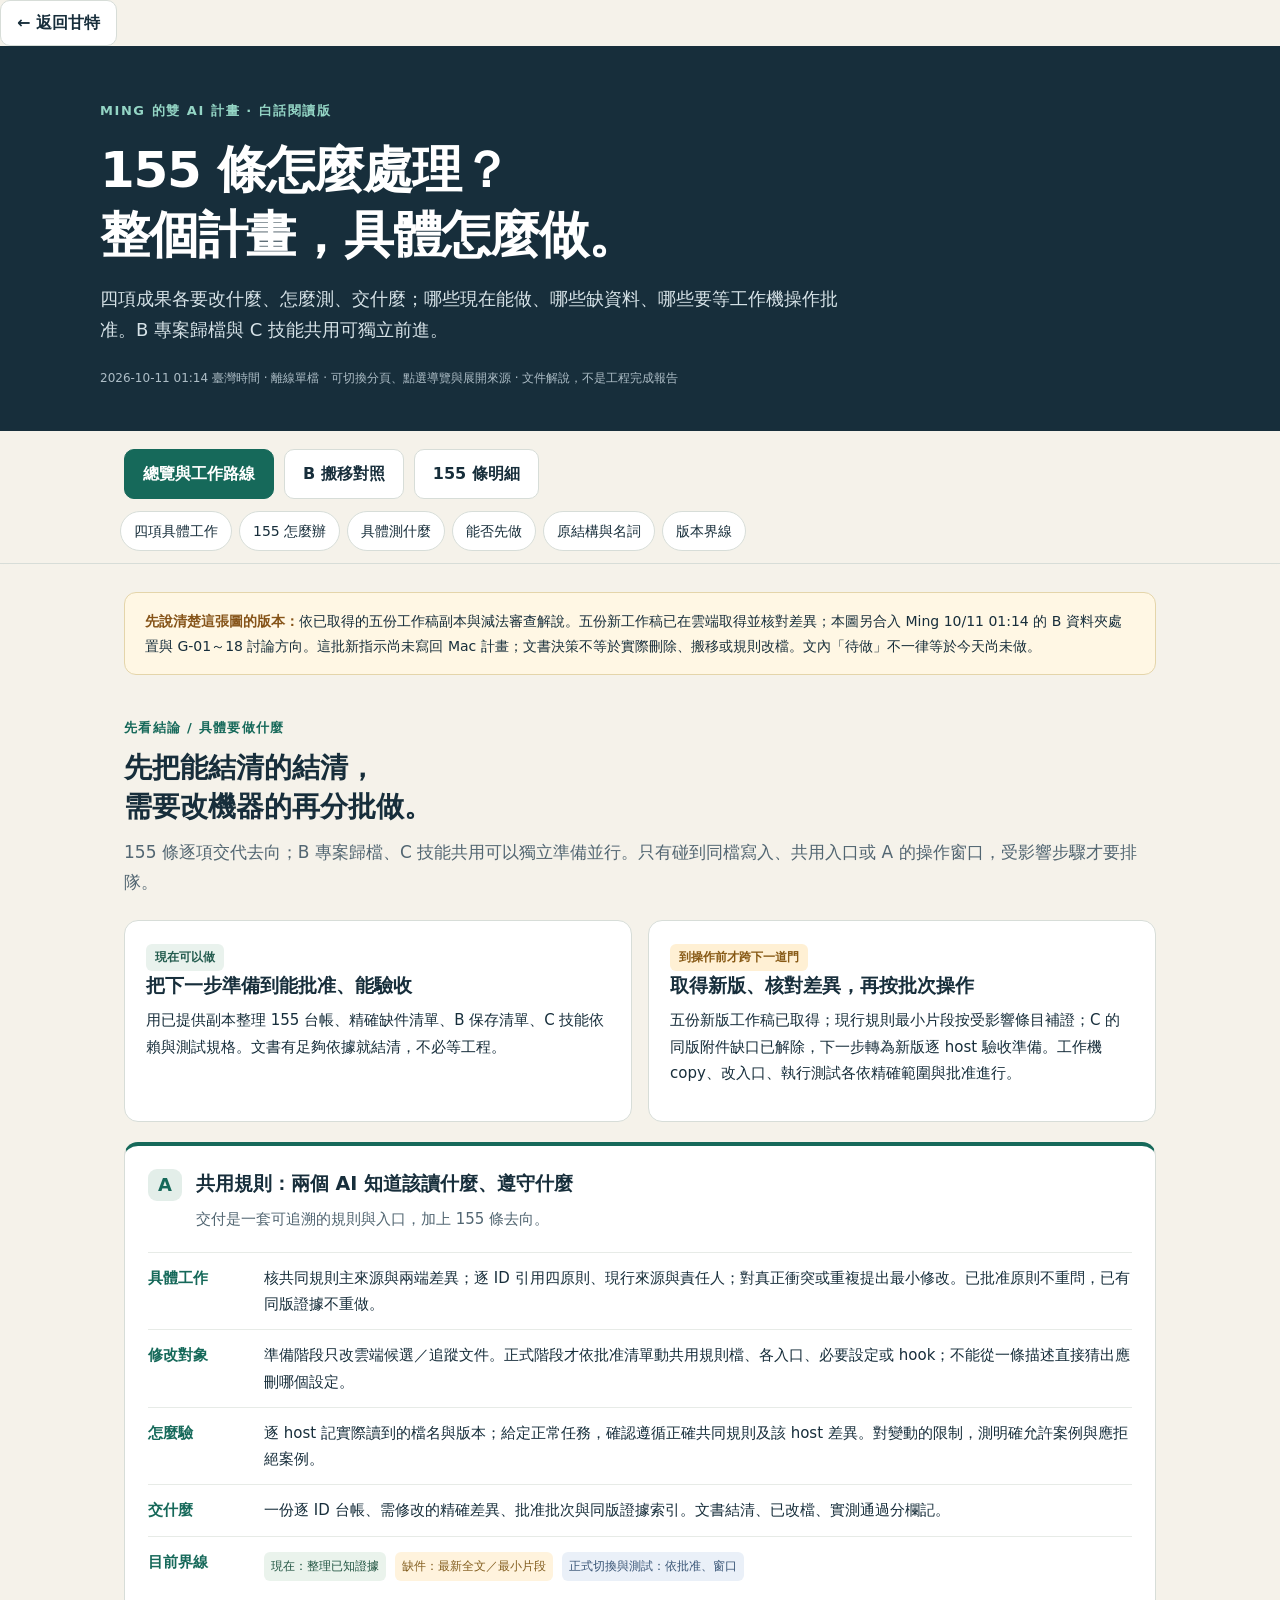
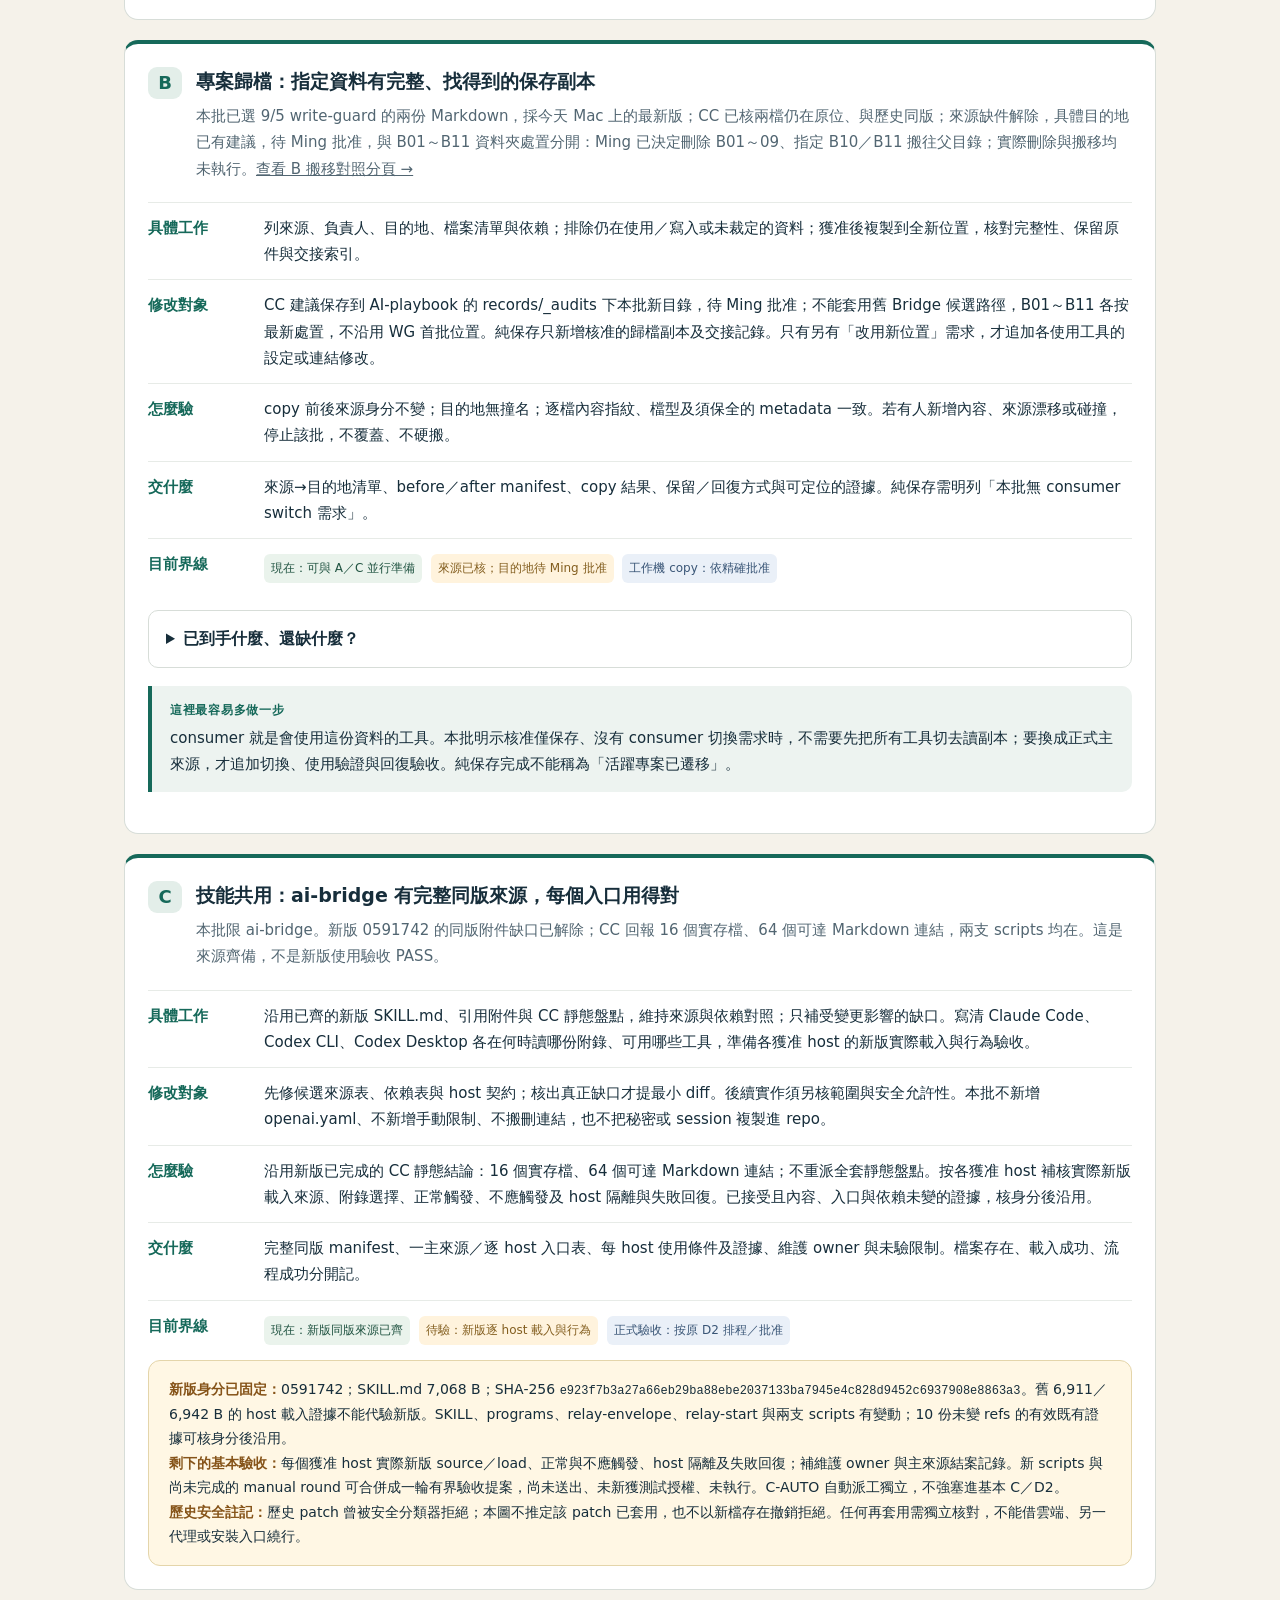
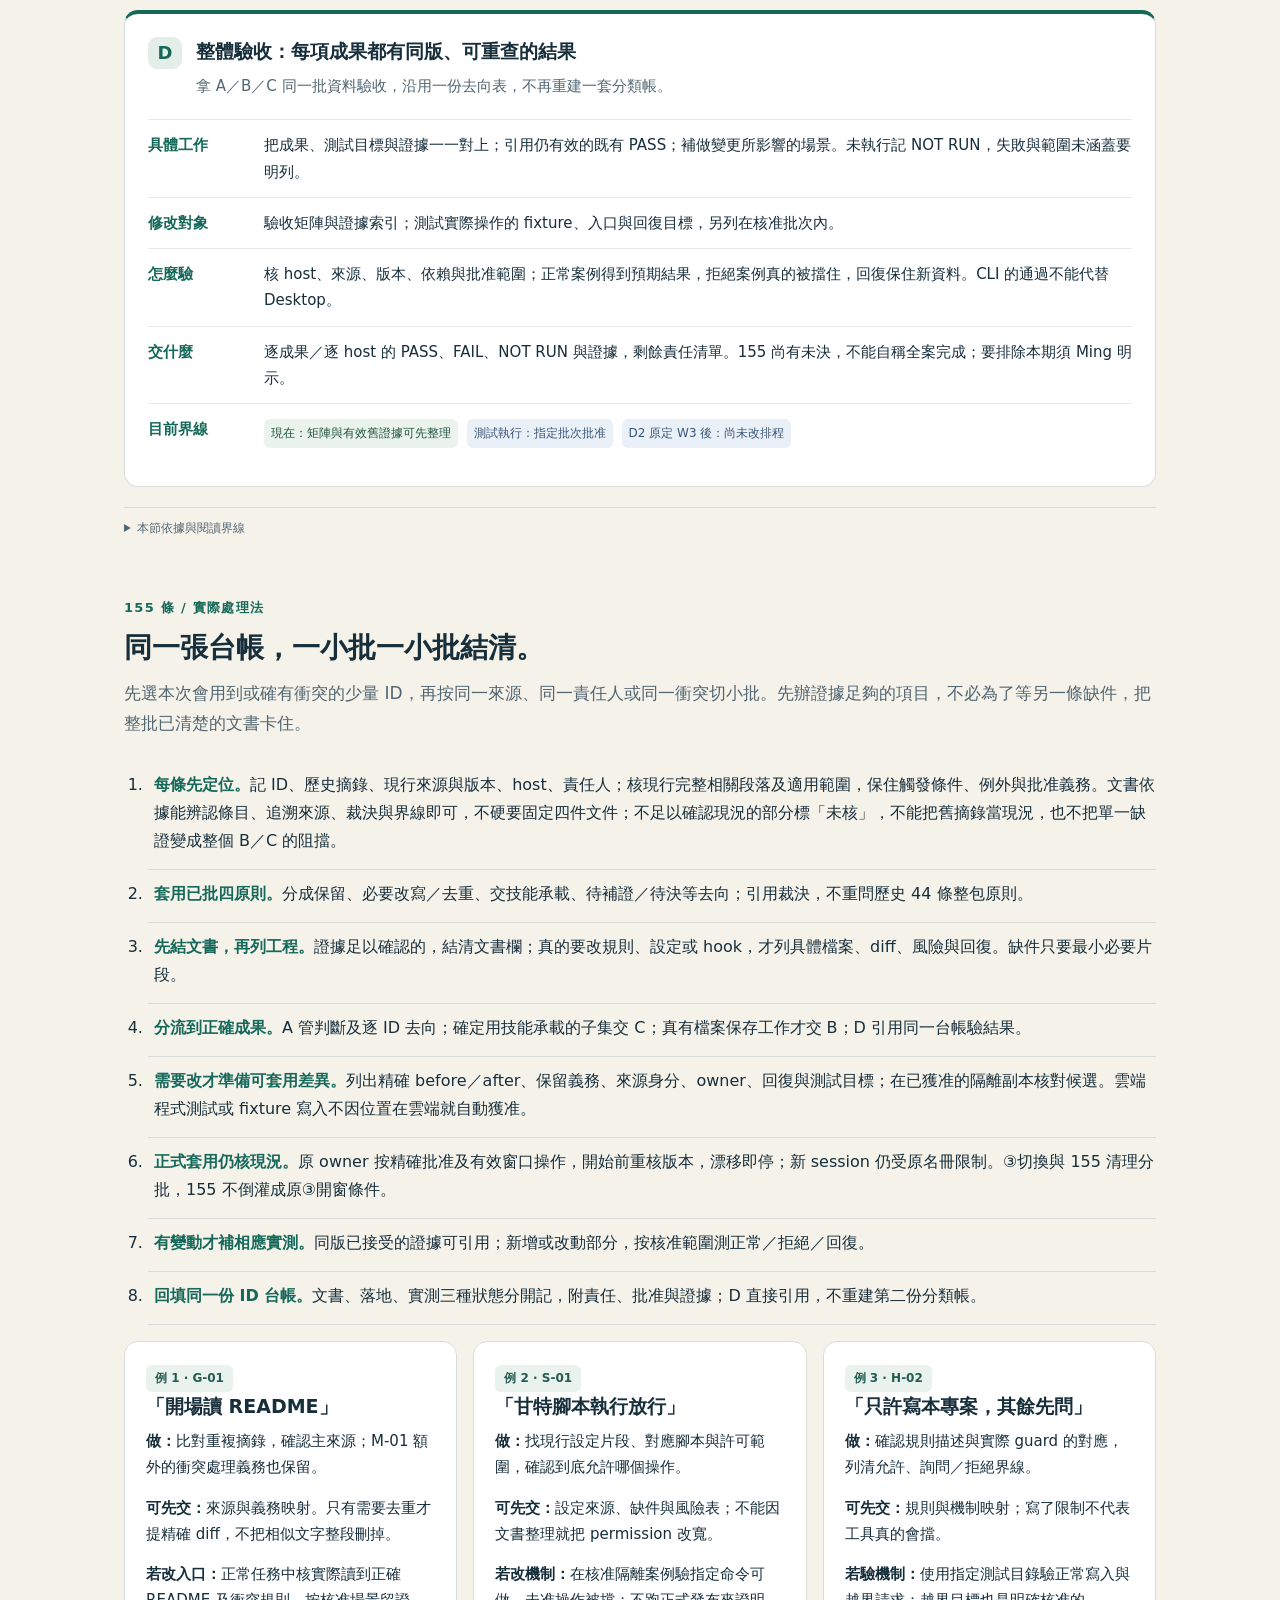
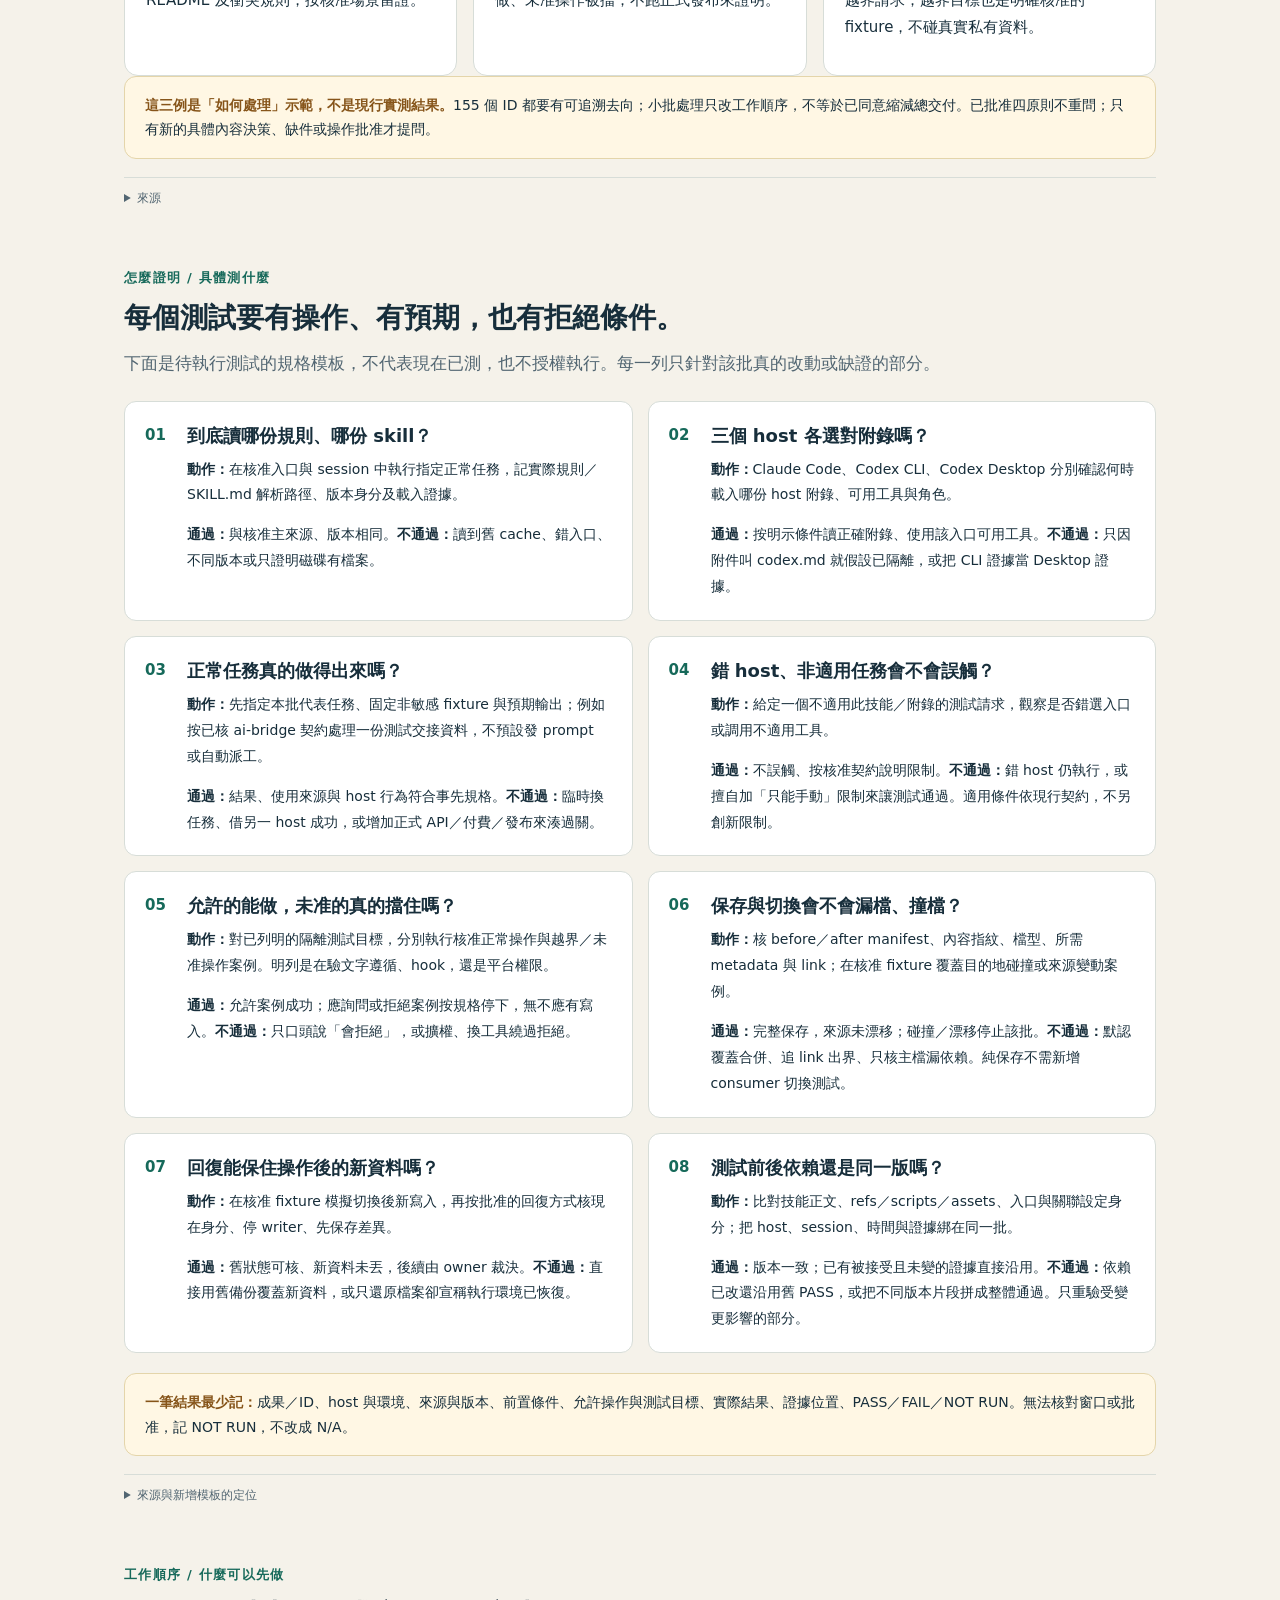
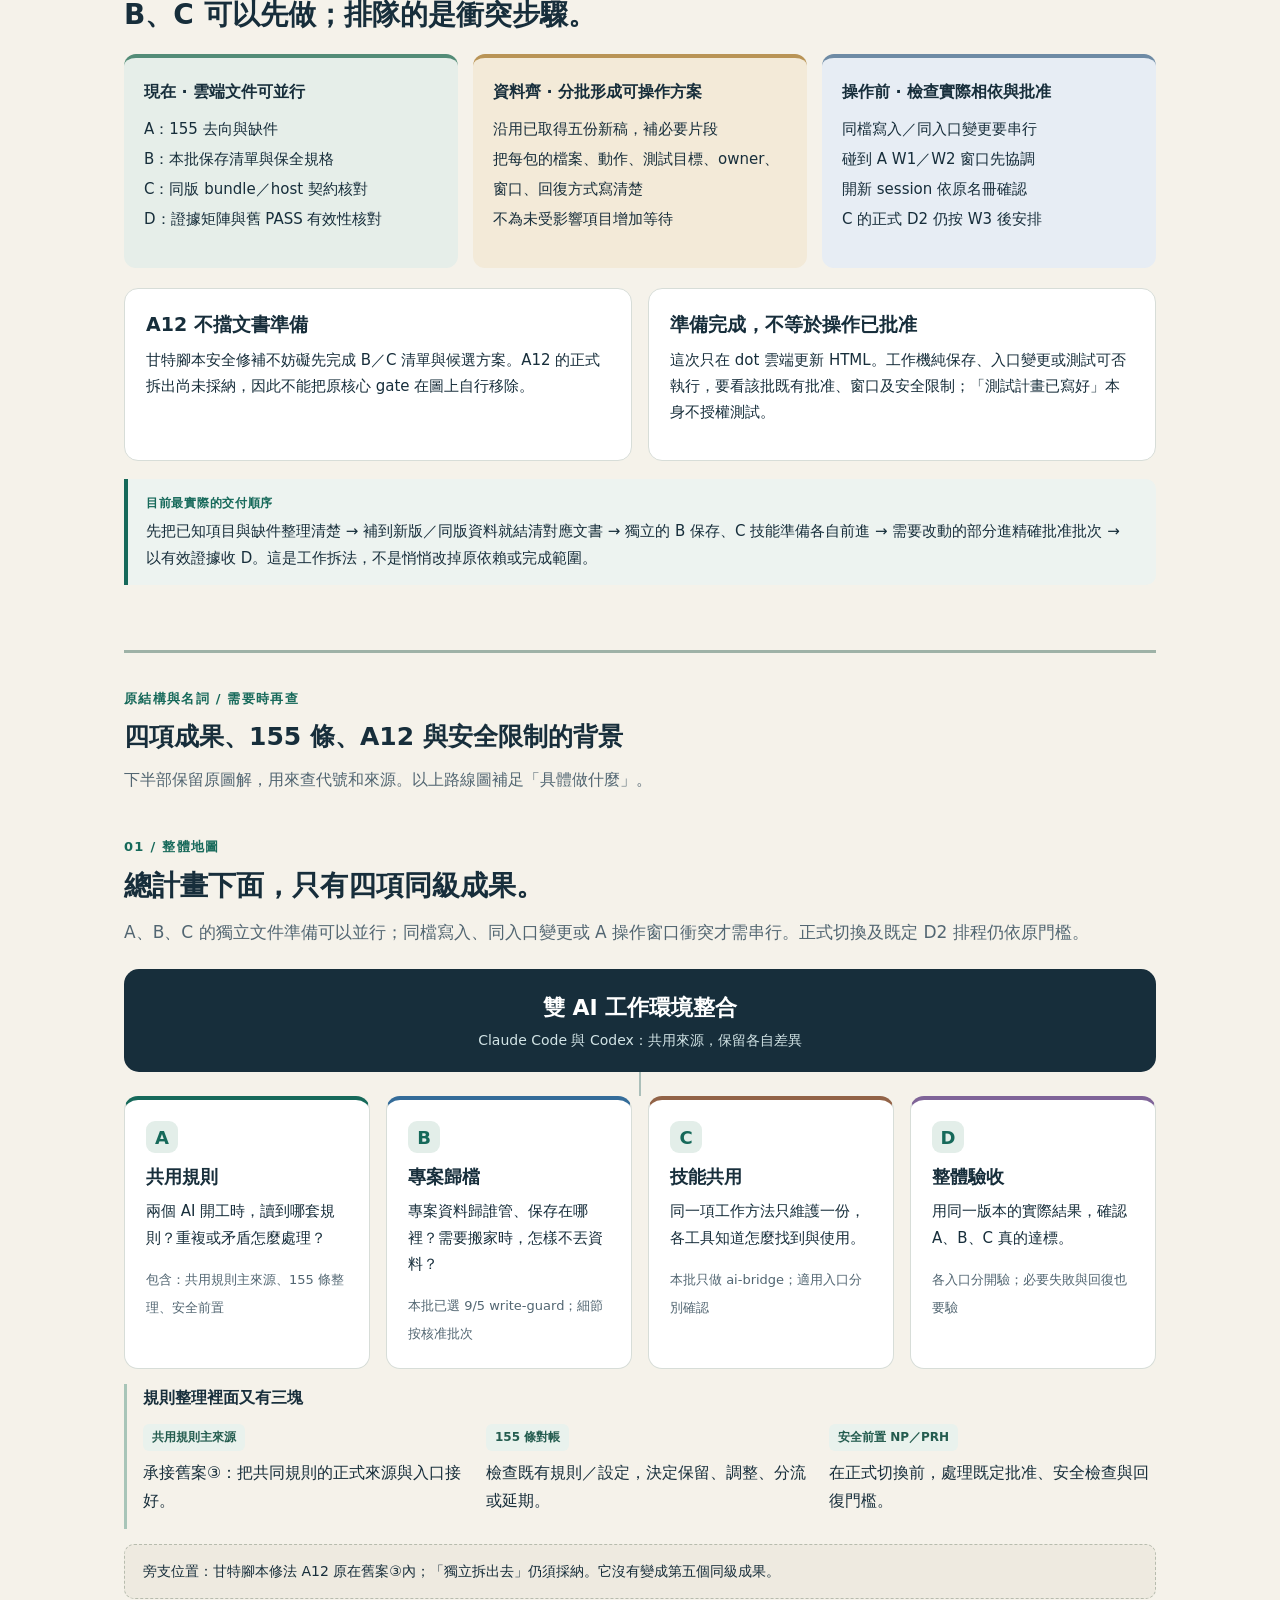
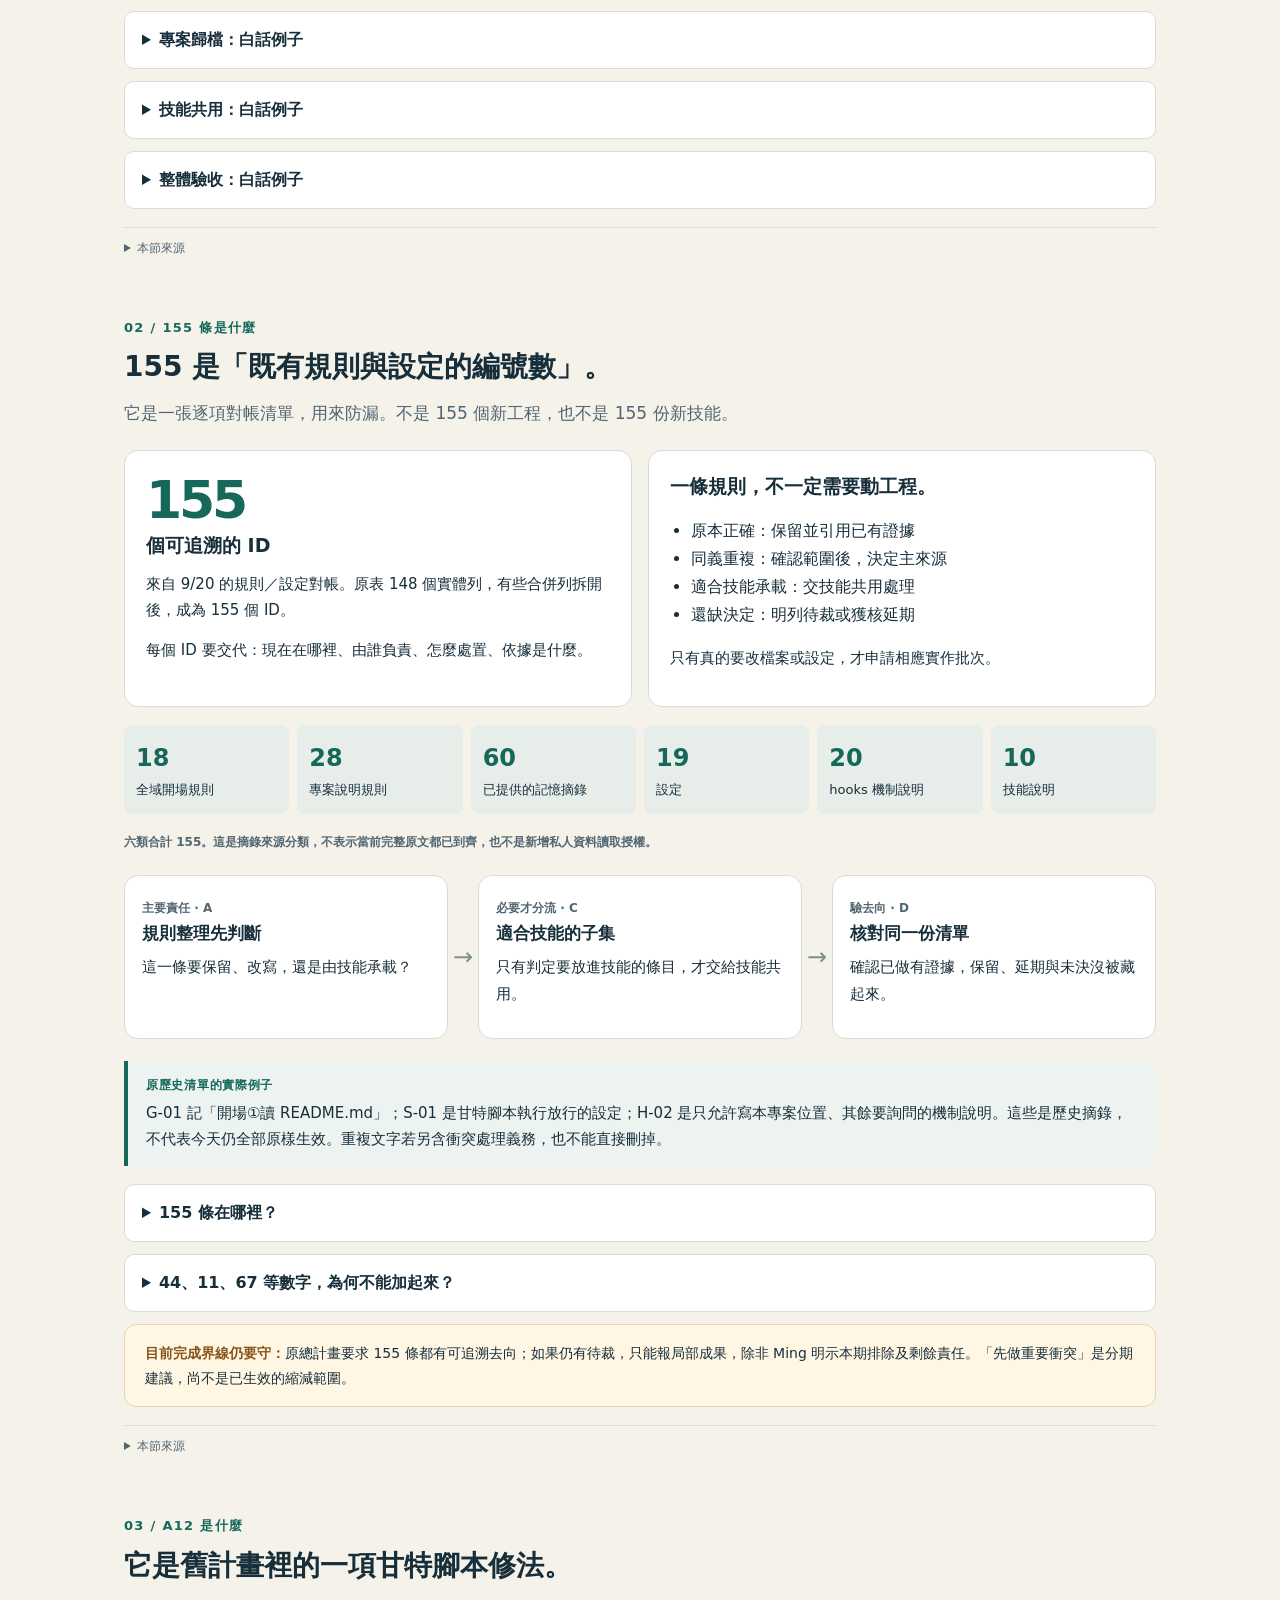
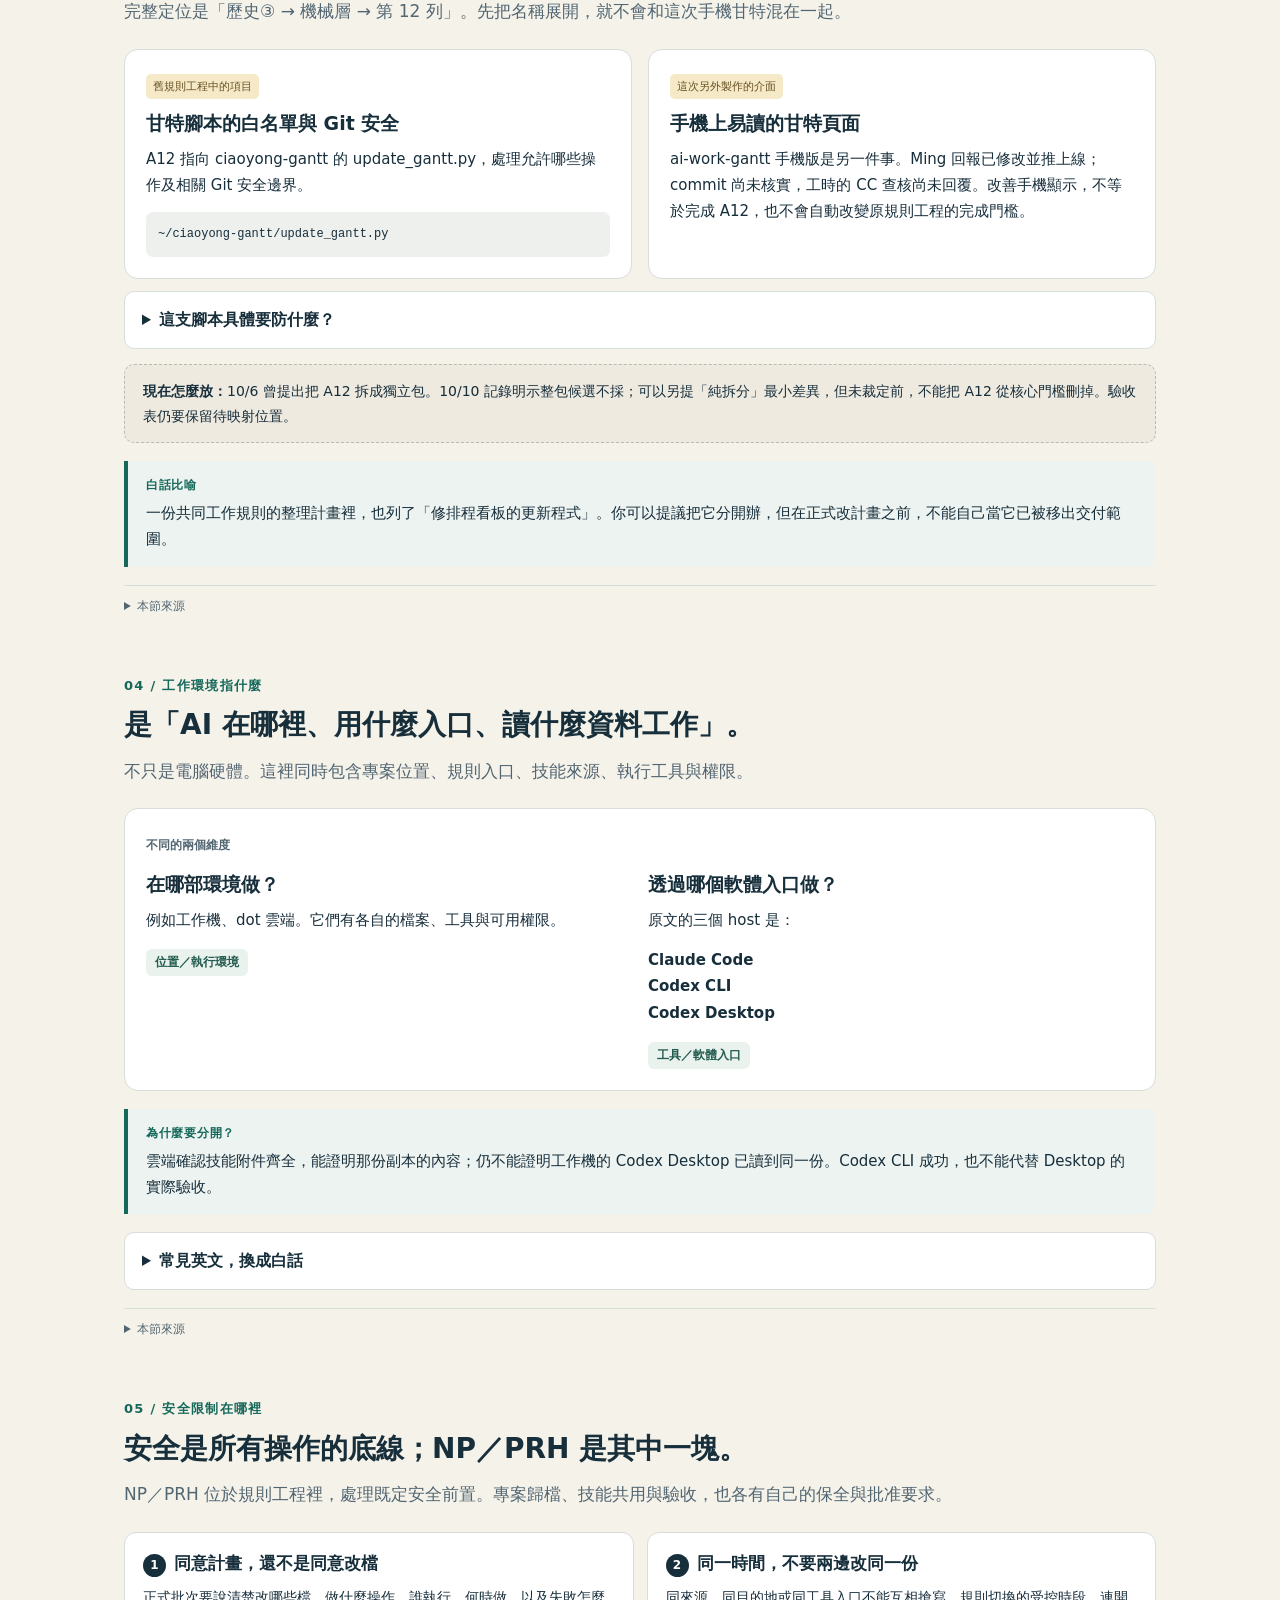
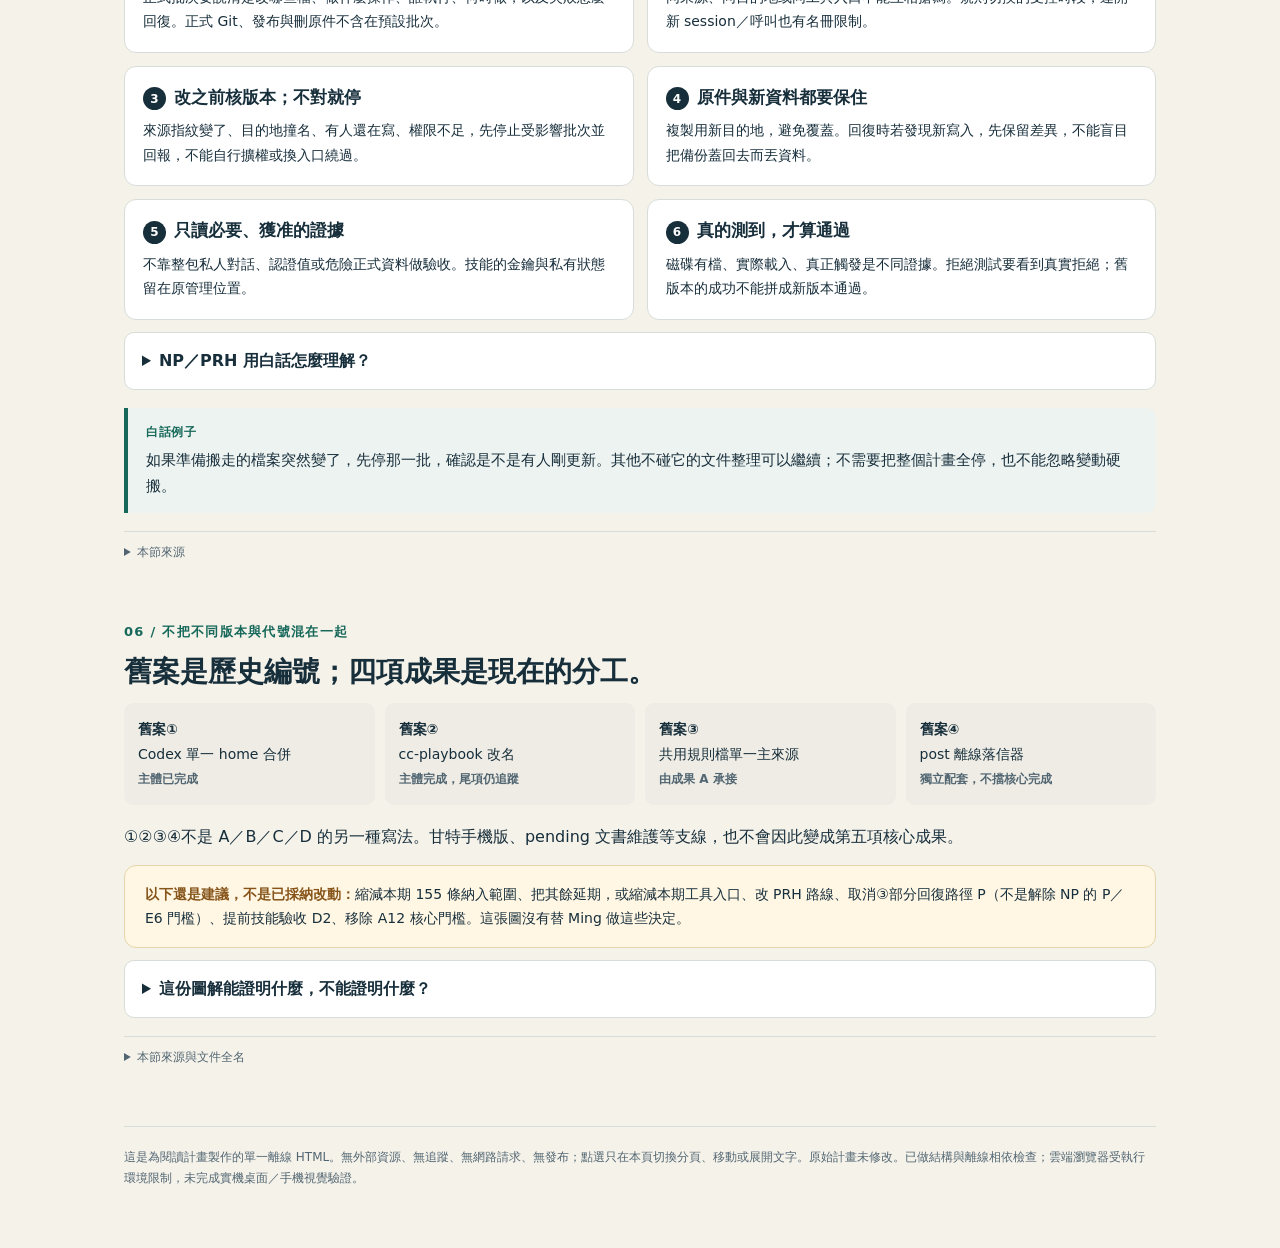
==== commit 5581e74d: "feat: 計畫圖解子頁更新為 0114 版 Co-Authored-By: Claude Code <noreply@anthropic.com> Claude-Session: https://c" ====
--- a/ai-integration/index.html
+++ b/ai-integration/index.html
@@ -8,15 +8,15 @@
 
 .tabbar{overflow-x:auto}.tabbar a{white-space:nowrap}.rule-controls{background:#fff;border:1px solid var(--line);border-radius:14px;padding:20px;display:grid;grid-template-columns:repeat(3,minmax(0,1fr));gap:13px;margin:22px 0}.rule-controls label{display:block;font-size:13px;font-weight:750;color:var(--green)}.rule-search{grid-column:1/-1}.rule-controls input,.rule-controls select{width:100%;font:inherit;font-size:15px;padding:11px;border:1px solid #aabdb3;border-radius:7px;background:#fff;color:var(--ink);margin-top:5px}.rule-controls button{font:inherit;padding:9px 14px;cursor:pointer;border:1px solid var(--line);border-radius:8px;background:#e7eeea;color:var(--ink)}.rule-result-bar{display:flex;align-items:center;flex-wrap:wrap;gap:12px;grid-column:1/-1}.rule-result-bar p{margin:0}.rule-entry{background:white;border:1px solid var(--line);border-radius:12px;margin:12px 0;overflow-wrap:anywhere}.rule-entry>summary{cursor:pointer;padding:17px 20px;display:list-item;list-style-position:inside}.rule-entry>summary strong{color:var(--green);font-size:17px}.rule-entry>summary .rule-preview{display:block;margin:7px 0;font-size:15px}.rule-body{padding:0 20px 20px}.rule-body h3{font-size:16px;margin-top:20px}.rule-copy{white-space:pre-wrap;font-size:15px}.rule-entry .source{font-size:12px}.rule-mini{font-size:12px;color:var(--muted)}.private-warning{border-left:5px solid var(--gold);background:#fff4df}.rule-counts{display:flex;gap:9px;flex-wrap:wrap;margin:15px 0}.rule-counts span{background:#e7eeea;border-radius:8px;padding:5px 10px;font-size:13px}.empty-results{padding:25px;background:white;border:1px dashed #9dad9c;border-radius:10px}.rule-body dl{display:grid;grid-template-columns:110px minmax(0,1fr);font-size:13px;gap:6px 12px}.rule-body dt{font-weight:700}.rule-body dd{margin:0}@media(max-width:760px){.rule-controls{grid-template-columns:1fr;padding:16px}.rule-entry>summary{padding:15px}.rule-body{padding:0 15px 15px}.rule-body dl{grid-template-columns:1fr}.rule-body dd{margin-bottom:8px}.rule-search{grid-column:auto}}@media print{.rule-controls{display:none}.rule-entry{break-inside:avoid}}
 <style>.gantt-back{max-width:1080px;margin:0 auto;padding:12px 24px 0}.gantt-back a{display:inline-block;border:1px solid #d7ddd8;border-radius:10px;padding:8px 16px;background:#fff;color:#172e3b;font-weight:700;text-decoration:none}</style></head><body><div class="gantt-back"><a href="../">← 返回甘特</a></div>
-<header><div><div class="eyebrow">MING 的雙 AI 計畫 · 白話閱讀版</div><h1>155 條怎麼處理？<br>整個計畫，具體怎麼做。</h1><p>四項成果各要改什麼、怎麼測、交什麼；哪些現在能做、哪些缺資料、哪些要等工作機操作批准。B 專案歸檔與 C 技能共用可獨立前進。</p><div class="meta">2026-10-11 00:44 臺灣時間 · 離線單檔 · 可切換分頁、點選導覽與展開來源 · 文件解說，不是工程完成報告</div></div></header>
+<header><div><div class="eyebrow">MING 的雙 AI 計畫 · 白話閱讀版</div><h1>155 條怎麼處理？<br>整個計畫，具體怎麼做。</h1><p>四項成果各要改什麼、怎麼測、交什麼；哪些現在能做、哪些缺資料、哪些要等工作機操作批准。B 專案歸檔與 C 技能共用可獨立前進。</p><div class="meta">2026-10-11 01:14 臺灣時間 · 離線單檔 · 可切換分頁、點選導覽與展開來源 · 文件解說，不是工程完成報告</div></div></header>
 <div class="tabbar" aria-label="圖解分頁"><a id="tab-overview" href="#overview" aria-controls="overview">總覽與工作路線</a><a id="tab-b-move" href="#b-move" aria-controls="b-move">B 搬移對照</a><a id="tab-rules-list" href="#rules-list" aria-controls="rules-list">155 條明細</a></div>
 <div id="overview" class="tab-panel" tabindex="-1" aria-labelledby="tab-overview"><nav aria-label="章節導覽"><div><a href="#roadmap">四項具體工作</a><a href="#batches">155 怎麼辦</a><a href="#test-plan">具體測什麼</a><a href="#parallel">能否先做</a><a href="#map">原結構與名詞</a><a href="#version">版本界線</a></div></nav>
 <main>
-<div class="notice"><strong>先說清楚這張圖的版本：</strong>依已取得的五份工作稿副本與減法審查解說。五稿全文仍以本輪修訂前雲端副本為背景；另已更新 B 最新兩文件保存方案、C 0591742 同版來源及甘特回報。Claude Code 10/10 的五稿更新回條不當作已逐字核過的新全文。文內「待做」不一律等於今天尚未做。</div>
+<div class="notice"><strong>先說清楚這張圖的版本：</strong>依已取得的五份工作稿副本與減法審查解說。五份新工作稿已在雲端取得並核對差異；本圖另合入 Ming 10/11 01:14 的 B 資料夾處置與 G-01～18 討論方向。這批新指示尚未寫回 Mac 計畫；文書決策不等於實際刪除、搬移或規則改檔。文內「待做」不一律等於今天尚未做。</div>
 <section id="roadmap"><span class="section-no">先看結論 / 具體要做什麼</span><h2>先把能結清的結清，<br>需要改機器的再分批做。</h2><p class="lead">155 條逐項交代去向；B 專案歸檔、C 技能共用可以獨立準備並行。只有碰到同檔寫入、共用入口或 A 的操作窗口，受影響步驟才要排隊。</p>
-<div class="grid"><div class="card"><span class="pill">現在可以做</span><h3>把下一步準備到能批准、能驗收</h3><p>用已提供副本整理 155 台帳、精確缺件清單、B 保存清單、C 技能依賴與測試規格。文書有足夠依據就結清，不必等工程。</p></div><div class="card"><span class="pill wait">到操作前才跨下一道門</span><h3>取得新版、核對差異，再按批次操作</h3><p>新版五稿全文與現行規則最小片段，按受影響條目補證；C 的同版附件缺口已解除，下一步轉為新版逐 host 驗收準備。工作機 copy、改入口、執行測試各依精確範圍與批准進行。</p></div></div>
+<div class="grid"><div class="card"><span class="pill">現在可以做</span><h3>把下一步準備到能批准、能驗收</h3><p>用已提供副本整理 155 台帳、精確缺件清單、B 保存清單、C 技能依賴與測試規格。文書有足夠依據就結清，不必等工程。</p></div><div class="card"><span class="pill wait">到操作前才跨下一道門</span><h3>取得新版、核對差異，再按批次操作</h3><p>五份新版工作稿已取得；現行規則最小片段按受影響條目補證；C 的同版附件缺口已解除，下一步轉為新版逐 host 驗收準備。工作機 copy、改入口、執行測試各依精確範圍與批准進行。</p></div></div>
 <div class="outcome"><div class="outcome-title"><span class="code">A</span><div><h3>共用規則：兩個 AI 知道該讀什麼、遵守什麼</h3><p>交付是一套可追溯的規則與入口，加上 155 條去向。</p></div></div><dl class="work-fields"><dt>具體工作</dt><dd>核共同規則主來源與兩端差異；逐 ID 引用四原則、現行來源與責任人；對真正衝突或重複提出最小修改。已批准原則不重問，已有同版證據不重做。</dd><dt>修改對象</dt><dd>準備階段只改雲端候選／追蹤文件。正式階段才依批准清單動共用規則檔、各入口、必要設定或 hook；不能從一條描述直接猜出應刪哪個設定。</dd><dt>怎麼驗</dt><dd>逐 host 記實際讀到的檔名與版本；給定正常任務，確認遵循正確共同規則及該 host 差異。對變動的限制，測明確允許案例與應拒絕案例。</dd><dt>交什麼</dt><dd>一份逐 ID 台帳、需修改的精確差異、批准批次與同版證據索引。文書結清、已改檔、實測通過分欄記。</dd><dt>目前界線</dt><dd><span class="status">現在：整理已知證據</span> <span class="status missing">缺件：最新全文／最小片段</span> <span class="status gated">正式切換與測試：依批准、窗口</span></dd></dl></div>
-<div class="outcome"><div class="outcome-title"><span class="code">B</span><div><h3>專案歸檔：指定資料有完整、找得到的保存副本</h3><p>本批已選 9/5 write-guard 的兩份 Markdown，採今天 Mac 上的最新版；CC 已核兩檔仍在原位、與歷史同版；來源缺件解除，具體目的地已有建議，待 Ming 批准，不是 11 個候選資料夾整包搬移。<a href="#b-move">查看 B 搬移對照分頁 →</a></p></div></div><dl class="work-fields"><dt>具體工作</dt><dd>列來源、負責人、目的地、檔案清單與依賴；排除仍在使用／寫入或未裁定的資料；獲准後複製到全新位置，核對完整性、保留原件與交接索引。</dd><dt>修改對象</dt><dd>CC 建議保存到 AI-playbook 的 records/_audits 下本批新目錄，待 Ming 批准；不能套用舊 Bridge 候選路徑，後續 11 候選也不沿用首批位置。純保存只新增核准的歸檔副本及交接記錄。只有另有「改用新位置」需求，才追加各使用工具的設定或連結修改。</dd><dt>怎麼驗</dt><dd>copy 前後來源身分不變；目的地無撞名；逐檔內容指紋、檔型及須保全的 metadata 一致。若有人新增內容、來源漂移或碰撞，停止該批，不覆蓋、不硬搬。</dd><dt>交什麼</dt><dd>來源→目的地清單、before／after manifest、copy 結果、保留／回復方式與可定位的證據。純保存需明列「本批無 consumer switch 需求」。</dd><dt>目前界線</dt><dd><span class="status">現在：可與 A／C 並行準備</span> <span class="status missing">來源已核；目的地待 Ming 批准</span> <span class="status gated">工作機 copy：依精確批准</span></dd></dl><details class="detail"><summary>已到手什麼、還缺什麼？</summary><div><p>歷史已收到 2026-09-05-write-guard-projects-narrowing-plan.md（5,198 B）與 0031-2026-09-05-write-guard-projects-narrowing.md（3,013 B）；2026-10-09 報告有這兩份歷史版本的限定保全紀錄。CC 於 2026-10-10T16:35:02Z（臺灣 10/11 00:35:02）重讀兩個 Mac 候選，皆在原位，bytes／SHA 與歷史相同；這是現存最新版與舊版一致，不是內容已更新。正式 copy 前仍須重核。</p><p>這不包含 macOS metadata 復原、原位回滾或 consumer 切換。原 11 項測試、兩項前置實查及當前相依／owner 仍是完整歸檔資格缺口；不能拿後來的 H-02／C02 結果補稱歷史證據齊全。</p><p>另有五份證據檔的雲端 copy／restore 流程試操作，僅證明該批方法，不證今天兩份原文或 11 個資料夾 PASS。保存兩份文書不必重啟歷史 hook 工程；歷史缺證明列保留。B 作業說明已收到中繼 CC 審查 R-DOT-20261011-0029-B 的回覆；雲端修稿已完成、新版正傳 Mac，尚未確認落位。兩份原文尚未複製或 commit。</p><div class="source">《專案歸檔與技能共用-真實副本演練核對報告-20261009》L176–185、L204–240；總計畫 L97。</div></div></details><div class="example"><strong>這裡最容易多做一步</strong>consumer 就是會使用這份資料的工具。本批明示核准僅保存、沒有 consumer 切換需求時，不需要先把所有工具切去讀副本；要換成正式主來源，才追加切換、使用驗證與回復驗收。純保存完成不能稱為「活躍專案已遷移」。</div></div>
+<div class="outcome"><div class="outcome-title"><span class="code">B</span><div><h3>專案歸檔：指定資料有完整、找得到的保存副本</h3><p>本批已選 9/5 write-guard 的兩份 Markdown，採今天 Mac 上的最新版；CC 已核兩檔仍在原位、與歷史同版；來源缺件解除，具體目的地已有建議，待 Ming 批准，與 B01～B11 資料夾處置分開：Ming 已決定刪除 B01～09、指定 B10／B11 搬往父目錄；實際刪除與搬移均未執行。<a href="#b-move">查看 B 搬移對照分頁 →</a></p></div></div><dl class="work-fields"><dt>具體工作</dt><dd>列來源、負責人、目的地、檔案清單與依賴；排除仍在使用／寫入或未裁定的資料；獲准後複製到全新位置，核對完整性、保留原件與交接索引。</dd><dt>修改對象</dt><dd>CC 建議保存到 AI-playbook 的 records/_audits 下本批新目錄，待 Ming 批准；不能套用舊 Bridge 候選路徑，B01～B11 各按最新處置，不沿用 WG 首批位置。純保存只新增核准的歸檔副本及交接記錄。只有另有「改用新位置」需求，才追加各使用工具的設定或連結修改。</dd><dt>怎麼驗</dt><dd>copy 前後來源身分不變；目的地無撞名；逐檔內容指紋、檔型及須保全的 metadata 一致。若有人新增內容、來源漂移或碰撞，停止該批，不覆蓋、不硬搬。</dd><dt>交什麼</dt><dd>來源→目的地清單、before／after manifest、copy 結果、保留／回復方式與可定位的證據。純保存需明列「本批無 consumer switch 需求」。</dd><dt>目前界線</dt><dd><span class="status">現在：可與 A／C 並行準備</span> <span class="status missing">來源已核；目的地待 Ming 批准</span> <span class="status gated">工作機 copy：依精確批准</span></dd></dl><details class="detail"><summary>已到手什麼、還缺什麼？</summary><div><p>歷史已收到 2026-09-05-write-guard-projects-narrowing-plan.md（5,198 B）與 0031-2026-09-05-write-guard-projects-narrowing.md（3,013 B）；2026-10-09 報告有這兩份歷史版本的限定保全紀錄。CC 於 2026-10-10T16:35:02Z（臺灣 10/11 00:35:02）重讀兩個 Mac 候選，皆在原位，bytes／SHA 與歷史相同；這是現存最新版與舊版一致，不是內容已更新。正式 copy 前仍須重核。</p><p>這不包含 macOS metadata 復原、原位回滾或 consumer 切換。原 11 項測試、兩項前置實查及當前相依／owner 仍是完整歸檔資格缺口；不能拿後來的 H-02／C02 結果補稱歷史證據齊全。</p><p>另有五份證據檔的雲端 copy／restore 流程試操作，僅證明該批方法，不證今天兩份原文或 11 個資料夾 PASS。保存兩份文書不必重啟歷史 hook 工程；歷史缺證明列保留。B 作業說明已收到中繼 CC 審查 R-DOT-20261011-0029-B 的回覆；雲端修稿已完成、新版正傳 Mac，尚未確認落位。兩份原文尚未複製或 commit。</p><div class="source">《專案歸檔與技能共用-真實副本演練核對報告-20261009》L176–185、L204–240；總計畫 L97。</div></div></details><div class="example"><strong>這裡最容易多做一步</strong>consumer 就是會使用這份資料的工具。本批明示核准僅保存、沒有 consumer 切換需求時，不需要先把所有工具切去讀副本；要換成正式主來源，才追加切換、使用驗證與回復驗收。純保存完成不能稱為「活躍專案已遷移」。</div></div>
 <div class="outcome"><div class="outcome-title"><span class="code">C</span><div><h3>技能共用：ai-bridge 有完整同版來源，每個入口用得對</h3><p>本批限 ai-bridge。新版 0591742 的同版附件缺口已解除；CC 回報 16 個實存檔、64 個可達 Markdown 連結，兩支 scripts 均在。這是來源齊備，不是新版使用驗收 PASS。</p></div></div><dl class="work-fields"><dt>具體工作</dt><dd>沿用已齊的新版 SKILL.md、引用附件與 CC 靜態盤點，維持來源與依賴對照；只補受變更影響的缺口。寫清 Claude Code、Codex CLI、Codex Desktop 各在何時讀哪份附錄、可用哪些工具，準備各獲准 host 的新版實際載入與行為驗收。</dd><dt>修改對象</dt><dd>先修候選來源表、依賴表與 host 契約；核出真正缺口才提最小 diff。後續實作須另核範圍與安全允許性。本批不新增 openai.yaml、不新增手動限制、不搬刪連結，也不把秘密或 session 複製進 repo。</dd><dt>怎麼驗</dt><dd>沿用新版已完成的 CC 靜態結論：16 個實存檔、64 個可達 Markdown 連結；不重派全套靜態盤點。按各獲准 host 補核實際新版載入來源、附錄選擇、正常觸發、不應觸發及 host 隔離與失敗回復。已接受且內容、入口與依賴未變的證據，核身分後沿用。</dd><dt>交什麼</dt><dd>完整同版 manifest、一主來源／逐 host 入口表、每 host 使用條件及證據、維護 owner 與未驗限制。檔案存在、載入成功、流程成功分開記。</dd><dt>目前界線</dt><dd><span class="status">現在：新版同版來源已齊</span> <span class="status missing">待驗：新版逐 host 載入與行為</span> <span class="status gated">正式驗收：按原 D2 排程／批准</span></dd></dl><div class="notice"><strong>新版身分已固定：</strong>0591742；SKILL.md 7,068 B；SHA-256 <span class="hash">e923f7b3a27a66eb29ba88ebe2037133ba7945e4c828d9452c6937908e8863a3</span>。舊 6,911／6,942 B 的 host 載入證據不能代驗新版。SKILL、programs、relay-envelope、relay-start 與兩支 scripts 有變動；10 份未變 refs 的有效既有證據可核身分後沿用。<br><strong>剩下的基本驗收：</strong>每個獲准 host 實際新版 source／load、正常與不應觸發、host 隔離及失敗回復；補維護 owner 與主來源結案記錄。新 scripts 與尚未完成的 manual round 可合併成一輪有界驗收提案，尚未送出、未新獲測試授權、未執行。C-AUTO 自動派工獨立，不強塞進基本 C／D2。<br><strong>歷史安全註記：</strong>歷史 patch 曾被安全分類器拒絕；本圖不推定該 patch 已套用，也不以新檔存在撤銷拒絕。任何再套用需獨立核對，不能借雲端、另一代理或安裝入口繞行。</div></div>
 <div class="outcome"><div class="outcome-title"><span class="code">D</span><div><h3>整體驗收：每項成果都有同版、可重查的結果</h3><p>拿 A／B／C 同一批資料驗收，沿用一份去向表，不再重建一套分類帳。</p></div></div><dl class="work-fields"><dt>具體工作</dt><dd>把成果、測試目標與證據一一對上；引用仍有效的既有 PASS；補做變更所影響的場景。未執行記 NOT RUN，失敗與範圍未涵蓋要明列。</dd><dt>修改對象</dt><dd>驗收矩陣與證據索引；測試實際操作的 fixture、入口與回復目標，另列在核准批次內。</dd><dt>怎麼驗</dt><dd>核 host、來源、版本、依賴與批准範圍；正常案例得到預期結果，拒絕案例真的被擋住，回復保住新資料。CLI 的通過不能代替 Desktop。</dd><dt>交什麼</dt><dd>逐成果／逐 host 的 PASS、FAIL、NOT RUN 與證據，剩餘責任清單。155 尚有未決，不能自稱全案完成；要排除本期須 Ming 明示。</dd><dt>目前界線</dt><dd><span class="status">現在：矩陣與有效舊證據可先整理</span> <span class="status gated">測試執行：指定批次批准</span> <span class="status gated">D2 原定 W3 後：尚未改排程</span></dd></dl></div>
 <details class="source"><summary>本節依據與閱讀界線</summary><p>總計畫 §成果WBS、§共同規劃審查活動與依賴順序、§完成與批准界線；A §A-Q；B §批次工作包 B0–B6、§切換與回復；C §小工作包與批准 C0–C6、§10/09 整合指示、§既有盤點證據與缺件；D §工作包與證據矩陣、§證據格式與效力。新版 0591742／7,068 B 已納入本輪版本更新；16 實存檔／64 可達 MD 連結為 CC 回報，來源齊備與 host 實測分列。本節是具體工作的白話拆解，不改原範圍、排程或批准。</p></details>
@@ -41,7 +41,7 @@
 <details class="source"><summary>來源與新增模板的定位</summary><p>A §驗收必須保留的含義、§完成、回復與阻擋；B §切換與回復；C §Host與附件設計原則、C1／C4／C5；D §驗收目的與邊界、§證據格式與效力。上述操作是把原驗收要求具體化的模板；代表任務、fixture 與命令需在實際批准批次填定，本文沒有新增執行授權。</p></details>
 </section>
 <section id="parallel"><span class="section-no">工作順序 / 什麼可以先做</span><h2>B、C 可以先做；排隊的是衝突步驟。</h2>
-<div class="lanes"><div class="lane"><b>現在 · 雲端文件可並行</b><p>A：155 去向與缺件<br>B：本批保存清單與保全規格<br>C：同版 bundle／host 契約核對<br>D：證據矩陣與舊 PASS 有效性核對</p></div><div class="lane"><b>資料齊 · 分批形成可操作方案</b><p>取得最新五稿與必要片段<br>把每包的檔案、動作、測試目標、owner、窗口、回復方式寫清楚<br>不為未受影響項目增加等待</p></div><div class="lane"><b>操作前 · 檢查實際相依與批准</b><p>同檔寫入／同入口變更要串行<br>碰到 A W1／W2 窗口先協調<br>開新 session 依原名冊確認<br>C 的正式 D2 仍按 W3 後安排</p></div></div>
+<div class="lanes"><div class="lane"><b>現在 · 雲端文件可並行</b><p>A：155 去向與缺件<br>B：本批保存清單與保全規格<br>C：同版 bundle／host 契約核對<br>D：證據矩陣與舊 PASS 有效性核對</p></div><div class="lane"><b>資料齊 · 分批形成可操作方案</b><p>沿用已取得五份新稿，補必要片段<br>把每包的檔案、動作、測試目標、owner、窗口、回復方式寫清楚<br>不為未受影響項目增加等待</p></div><div class="lane"><b>操作前 · 檢查實際相依與批准</b><p>同檔寫入／同入口變更要串行<br>碰到 A W1／W2 窗口先協調<br>開新 session 依原名冊確認<br>C 的正式 D2 仍按 W3 後安排</p></div></div>
 <div class="grid"><div class="card"><h3>A12 不擋文書準備</h3><p>甘特腳本安全修補不妨礙先完成 B／C 清單與候選方案。A12 的正式拆出尚未採納，因此不能把原核心 gate 在圖上自行移除。</p></div><div class="card"><h3>準備完成，不等於操作已批准</h3><p>這次只在 dot 雲端更新 HTML。工作機純保存、入口變更或測試可否執行，要看該批既有批准、窗口及安全限制；「測試計畫已寫好」本身不授權測試。</p></div></div>
 <div class="example"><strong>目前最實際的交付順序</strong>先把已知項目與缺件整理清楚 → 補到新版／同版資料就結清對應文書 → 獨立的 B 保存、C 技能準備各自前進 → 需要改動的部分進精確批准批次 → 以有效證據收 D。這是工作拆法，不是悄悄改掉原依賴或完成範圍。</div>
 </section>
@@ -100,36 +100,36 @@
 <div class="history"><div><b>舊案①</b>Codex 單一 home 合併<br><span class="mini-label">主體已完成</span></div><div><b>舊案②</b>cc-playbook 改名<br><span class="mini-label">主體完成，尾項仍追蹤</span></div><div><b>舊案③</b>共用規則檔單一主來源<br><span class="mini-label">由成果 A 承接</span></div><div><b>舊案④</b>post 離線落信器<br><span class="mini-label">獨立配套，不擋核心完成</span></div></div>
 <p style="margin-top:18px">①②③④不是 A／B／C／D 的另一種寫法。甘特手機版、pending 文書維護等支線，也不會因此變成第五項核心成果。</p>
 <div class="notice"><strong>以下還是建議，不是已採納改動：</strong>縮減本期 155 條納入範圍、把其餘延期，或縮減本期工具入口、改 PRH 路線、取消③部分回復路徑 P（不是解除 NP 的 P／E6 門檻）、提前技能驗收 D2、移除 A12 核心門檻。這張圖沒有替 Ming 做這些決定。</div>
-<details class="detail"><summary>這份圖解能證明什麼，不能證明什麼？</summary><div><p>能說明五稿中的結構、名詞、責任與限制；也反映減法審查指出的重複工作與未採納建議。</p><p>雲端已取得的五稿是本輪修訂前副本，含截至取得時已合入的增補。Claude Code 10/10 新一輪五稿更新僅有回條，最新全文未在此重新核對。最新 CC 回報總計畫 22,766 B／SHA 前綴 cae55007，B 計畫 13,406 B／SHA 前綴 e410c63b；這是版本線索，本圖未讀取兩份新版全文。因此本圖不拿舊表「待做」推定今天的全部現況，也不聲稱工程已完成、驗收已通過或規則已生效。</p><p>已有證據要看版本、時間及依賴是否仍相同；不能為了把格子勾完而重做同一份成果。</p></div></details>
-<details class="source"><summary>本節來源與文件全名</summary><p>總計畫 §目標、已完成背景與排除 L11–29、§成果WBS L35–41、§完成與批准界線 L91；A《共用規則》L70；D《整體驗收》L42；《雙AI計畫減法審查-20261010.md》§三 L52–72、§五 L92–104、§七 L117–128、§八 L130–139、§九 L141–159。</p><p>本文簡稱「總計畫／A／B／C／D」分別指：<br>雙AI工作環境整合-總計畫.md<br>雙AI工作環境整合-A-共用規則.md<br>雙AI工作環境整合-B-專案歸檔.md<br>雙AI工作環境整合-C-技能共用.md<br>雙AI工作環境整合-D-整體驗收.md</p><p>行號依本次取得的雲端副本；後續改稿可能移動。最新更新回條與副本差異未冒稱已逐字校驗。</p></details>
+<details class="detail"><summary>這份圖解能證明什麼，不能證明什麼？</summary><div><p>能說明五稿中的結構、名詞、責任與限制；也反映減法審查指出的重複工作與未採納建議。</p><p>五份新工作稿已在雲端取得、核對差異；Ming 10/11 01:14 的新指示已反映於本 HTML，但尚未寫回 Mac 的總計畫及 A／B／C／D 工作稿。新指示只更新本批文書處置，不把未決項目當已批准。因此本圖不拿舊表「待做」推定今天的全部現況，也不聲稱工程已完成、驗收已通過或規則已生效。</p><p>已有證據要看版本、時間及依賴是否仍相同；不能為了把格子勾完而重做同一份成果。</p></div></details>
+<details class="source"><summary>本節來源與文件全名</summary><p>總計畫 §目標、已完成背景與排除 L11–29、§成果WBS L35–41、§完成與批准界線 L91；A《共用規則》L70；D《整體驗收》L42；《雙AI計畫減法審查-20261010.md》§三 L52–72、§五 L92–104、§七 L117–128、§八 L130–139、§九 L141–159。</p><p>本文簡稱「總計畫／A／B／C／D」分別指：<br>雙AI工作環境整合-總計畫.md<br>雙AI工作環境整合-A-共用規則.md<br>雙AI工作環境整合-B-專案歸檔.md<br>雙AI工作環境整合-C-技能共用.md<br>雙AI工作環境整合-D-整體驗收.md</p><p>既有來源行號依各次取得的副本，後續改稿可能移動；五份新稿已在雲端核對差異，01:14 新指示尚待回寫 Mac 計畫。</p></details>
 </section>
 <div class="footer">這是為閱讀計畫製作的單一離線 HTML。無外部資源、無追蹤、無網路請求、無發布；點選只在本頁切換分頁、移動或展開文字。原始計畫未修改。已做結構與離線相依檢查；雲端瀏覽器受執行環境限制，未完成實機桌面／手機視覺驗證。</div>
 </main></div>
 <div id="b-move" class="tab-panel" tabindex="-1" aria-labelledby="tab-b-move"><main>
-<section><span class="section-no">B / 來源 → 目的地</span><h2>B 搬移對照</h2><p class="lead">先看每包資料建議放哪裡，再分清楚這次真正選定的兩文件保存。以下 11 列都是候選、尚未搬移。</p><a class="return-link" href="#overview">← 返回總覽</a>
-<div class="notice" style="margin-top:20px"><strong>這張表不是執行清單：</strong>來自 10/08 唯讀盤點 §5／§6；路徑以工作機使用者家目錄「~」簡寫。候選目的地仍需 owner、現況、相依及具體批准，不能直接執行搬移。9 個 ai-bridge 包是方法交付歸檔，不是將技能本體搬家。</div>
-<table class="move-table"><caption>11 個候選項目｜來源與建議保存位置</caption><thead><tr><th scope="col">項次</th><th scope="col">目前來源</th><th scope="col">建議目的地</th><th scope="col">歸屬與目前狀態</th></tr></thead><tbody><tr><td data-label="項次">01</td><td data-label="目前來源"><span class="path">~/Documents/工作環境/ai-bridge-evolution-handoff-20261006/</span></td><td data-label="建議目的地"><span class="path">~/AI-playbook/output/codex-archive/ai-bridge/ai-bridge-evolution-handoff-20261006/</span></td><td data-label="歸屬與目前狀態"><b>AI-playbook／ai-bridge 方法交付</b><p>候選、未搬。須核 owner、完整清單、活躍引用及 writer；不可把方法交付包當成 skills 本體。</p></td></tr>
-<tr><td data-label="項次">02</td><td data-label="目前來源"><span class="path">~/Documents/工作環境/ai-bridge-evolution-update-20261006/</span></td><td data-label="建議目的地"><span class="path">~/AI-playbook/output/codex-archive/ai-bridge/ai-bridge-evolution-update-20261006/</span></td><td data-label="歸屬與目前狀態"><b>AI-playbook／ai-bridge 方法交付</b><p>候選、未搬。須核 owner、完整清單、活躍引用及 writer；不可把方法交付包當成 skills 本體。</p></td></tr>
-<tr><td data-label="項次">03</td><td data-label="目前來源"><span class="path">~/Documents/工作環境/ai-bridge-relay-context-fix-20261007/</span></td><td data-label="建議目的地"><span class="path">~/AI-playbook/output/codex-archive/ai-bridge/ai-bridge-relay-context-fix-20261007/</span></td><td data-label="歸屬與目前狀態"><b>AI-playbook／ai-bridge 方法交付</b><p>候選、未搬。須核 owner、完整清單、活躍引用及 writer；不可把方法交付包當成 skills 本體。</p></td></tr>
-<tr><td data-label="項次">04</td><td data-label="目前來源"><span class="path">~/Documents/工作環境/ai-bridge-roles-programs-20261006/</span></td><td data-label="建議目的地"><span class="path">~/AI-playbook/output/codex-archive/ai-bridge/ai-bridge-roles-programs-20261006/</span></td><td data-label="歸屬與目前狀態"><b>AI-playbook／ai-bridge 方法交付</b><p>候選、未搬。須核 owner、完整清單、活躍引用及 writer；不可把方法交付包當成 skills 本體。</p></td></tr>
-<tr><td data-label="項次">05</td><td data-label="目前來源"><span class="path">~/Documents/工作環境/ai-bridge-v4-20261006/</span></td><td data-label="建議目的地"><span class="path">~/AI-playbook/output/codex-archive/ai-bridge/ai-bridge-v4-20261006/</span></td><td data-label="歸屬與目前狀態"><b>AI-playbook／ai-bridge 方法交付</b><p>候選、未搬。須核 owner、完整清單、活躍引用及 writer；不可把方法交付包當成 skills 本體。</p></td></tr>
-<tr><td data-label="項次">06</td><td data-label="目前來源"><span class="path">~/Documents/工作環境/ai-bridge-v5-20261006/</span></td><td data-label="建議目的地"><span class="path">~/AI-playbook/output/codex-archive/ai-bridge/ai-bridge-v5-20261006/</span></td><td data-label="歸屬與目前狀態"><b>AI-playbook／ai-bridge 方法交付</b><p>候選、未搬。須核 owner、完整清單、活躍引用及 writer；不可把方法交付包當成 skills 本體。</p></td></tr>
-<tr><td data-label="項次">07</td><td data-label="目前來源"><span class="path">~/Documents/工作環境/ai-bridge-v6-20261006/</span></td><td data-label="建議目的地"><span class="path">~/AI-playbook/output/codex-archive/ai-bridge/ai-bridge-v6-20261006/</span></td><td data-label="歸屬與目前狀態"><b>AI-playbook／ai-bridge 方法交付</b><p>候選、未搬。須核 owner、完整清單、活躍引用及 writer；不可把方法交付包當成 skills 本體。</p></td></tr>
-<tr><td data-label="項次">08</td><td data-label="目前來源"><span class="path">~/Documents/工作環境/ai-bridge-worker-roles-20261007/</span></td><td data-label="建議目的地"><span class="path">~/AI-playbook/output/codex-archive/ai-bridge/ai-bridge-worker-roles-20261007/</span></td><td data-label="歸屬與目前狀態"><b>AI-playbook／ai-bridge 方法交付</b><p>候選、未搬。須核 owner、完整清單、活躍引用及 writer；不可把方法交付包當成 skills 本體。</p></td></tr>
-<tr><td data-label="項次">09</td><td data-label="目前來源"><span class="path">~/Documents/工作環境/ai-bridge-zh-hant-20261007/</span></td><td data-label="建議目的地"><span class="path">~/AI-playbook/output/codex-archive/ai-bridge/ai-bridge-zh-hant-20261007/</span></td><td data-label="歸屬與目前狀態"><b>AI-playbook／ai-bridge 方法交付</b><p>候選、未搬。須核 owner、完整清單、活躍引用及 writer；不可把方法交付包當成 skills 本體。</p></td></tr>
-<tr><td data-label="項次">10</td><td data-label="目前來源"><span class="path">~/Documents/工作環境/healthcheck-review-migration/</span></td><td data-label="建議目的地"><span class="path">~/cc-library/output/codex-archive/healthcheck-review-migration/</span></td><td data-label="歸屬與目前狀態"><b>cc-library／wiki-review</b><p>候選、未搬。先交專案 owner 核歸屬；LaunchAgent／排程是否活躍未查，原地保留。</p></td></tr>
-<tr><td data-label="項次">11</td><td data-label="目前來源"><span class="path">~/Documents/喬雍 3/</span></td><td data-label="建議目的地"><span class="path">~/ciaoyong-brand/〈正式子路徑待裁定〉</span></td><td data-label="歸屬與目前狀態"><b>公司品牌／editorial 候選</b><p>候選、未搬。README 為 ciaoyong-review 雙品牌文稿審查站；不能認定等同 ciaoyong-web，部署／writer 待核。</p></td></tr>
+<section><span class="section-no">B / 來源 → 目的地</span><h2>B 搬移對照</h2><p class="lead">B01～B11 是這次列出的 11 個資料夾，不是所有資料的完整清單。Ming 已決定前九項刪除，另兩項指定去向；本輪只改計畫，尚未實刪或搬移。</p><a class="return-link" href="#overview">← 返回總覽</a>
+<div class="notice" style="margin-top:20px"><strong>這張表不是執行清單：</strong>來源取自 10/08 唯讀盤點 §5／§6，處置按 Ming 10/11 01:14 新指示更新。B01～09 指九個 ai-bridge 方法交付資料夾，不是下方 WG01／WG02 兩文件。刪除方式、必要引用保留及具體搬移清單仍待核；此 HTML 不執行刪除或搬移。</div>
+<table class="move-table"><caption>B01～B11｜Ming 最新處置與執行界線</caption><thead><tr><th scope="col">項次</th><th scope="col">目前來源</th><th scope="col">最新處置／目的地</th><th scope="col">歸屬與目前狀態</th></tr></thead><tbody><tr><td data-label="項次">B01</td><td data-label="目前來源"><span class="path">~/Documents/工作環境/ai-bridge-evolution-handoff-20261006/</span></td><td data-label="最新處置／目的地"><strong>刪除</strong><p>Ming 已決定；不再沿用原歸檔目的地候選。</p></td><td data-label="歸屬與目前狀態"><b>ai-bridge 方法交付資料夾</b><p>Ming 已決定刪除；實際刪除未執行，執行方式／引用保留待核。</p></td></tr>
+<tr><td data-label="項次">B02</td><td data-label="目前來源"><span class="path">~/Documents/工作環境/ai-bridge-evolution-update-20261006/</span></td><td data-label="最新處置／目的地"><strong>刪除</strong><p>Ming 已決定；不再沿用原歸檔目的地候選。</p></td><td data-label="歸屬與目前狀態"><b>ai-bridge 方法交付資料夾</b><p>Ming 已決定刪除；實際刪除未執行，執行方式／引用保留待核。</p></td></tr>
+<tr><td data-label="項次">B03</td><td data-label="目前來源"><span class="path">~/Documents/工作環境/ai-bridge-relay-context-fix-20261007/</span></td><td data-label="最新處置／目的地"><strong>刪除</strong><p>Ming 已決定；不再沿用原歸檔目的地候選。</p></td><td data-label="歸屬與目前狀態"><b>ai-bridge 方法交付資料夾</b><p>Ming 已決定刪除；實際刪除未執行，執行方式／引用保留待核。</p></td></tr>
+<tr><td data-label="項次">B04</td><td data-label="目前來源"><span class="path">~/Documents/工作環境/ai-bridge-roles-programs-20261006/</span></td><td data-label="最新處置／目的地"><strong>刪除</strong><p>Ming 已決定；不再沿用原歸檔目的地候選。</p></td><td data-label="歸屬與目前狀態"><b>ai-bridge 方法交付資料夾</b><p>Ming 已決定刪除；實際刪除未執行，執行方式／引用保留待核。</p></td></tr>
+<tr><td data-label="項次">B05</td><td data-label="目前來源"><span class="path">~/Documents/工作環境/ai-bridge-v4-20261006/</span></td><td data-label="最新處置／目的地"><strong>刪除</strong><p>Ming 已決定；不再沿用原歸檔目的地候選。</p></td><td data-label="歸屬與目前狀態"><b>ai-bridge 方法交付資料夾</b><p>Ming 已決定刪除；實際刪除未執行，執行方式／引用保留待核。</p></td></tr>
+<tr><td data-label="項次">B06</td><td data-label="目前來源"><span class="path">~/Documents/工作環境/ai-bridge-v5-20261006/</span></td><td data-label="最新處置／目的地"><strong>刪除</strong><p>Ming 已決定；不再沿用原歸檔目的地候選。</p></td><td data-label="歸屬與目前狀態"><b>ai-bridge 方法交付資料夾</b><p>Ming 已決定刪除；實際刪除未執行，執行方式／引用保留待核。</p></td></tr>
+<tr><td data-label="項次">B07</td><td data-label="目前來源"><span class="path">~/Documents/工作環境/ai-bridge-v6-20261006/</span></td><td data-label="最新處置／目的地"><strong>刪除</strong><p>Ming 已決定；不再沿用原歸檔目的地候選。</p></td><td data-label="歸屬與目前狀態"><b>ai-bridge 方法交付資料夾</b><p>Ming 已決定刪除；實際刪除未執行，執行方式／引用保留待核。</p></td></tr>
+<tr><td data-label="項次">B08</td><td data-label="目前來源"><span class="path">~/Documents/工作環境/ai-bridge-worker-roles-20261007/</span></td><td data-label="最新處置／目的地"><strong>刪除</strong><p>Ming 已決定；不再沿用原歸檔目的地候選。</p></td><td data-label="歸屬與目前狀態"><b>ai-bridge 方法交付資料夾</b><p>Ming 已決定刪除；實際刪除未執行，執行方式／引用保留待核。</p></td></tr>
+<tr><td data-label="項次">B09</td><td data-label="目前來源"><span class="path">~/Documents/工作環境/ai-bridge-zh-hant-20261007/</span></td><td data-label="最新處置／目的地"><strong>刪除</strong><p>Ming 已決定；不再沿用原歸檔目的地候選。</p></td><td data-label="歸屬與目前狀態"><b>ai-bridge 方法交付資料夾</b><p>Ming 已決定刪除；實際刪除未執行，執行方式／引用保留待核。</p></td></tr>
+<tr><td data-label="項次">B10</td><td data-label="目前來源"><span class="path">~/Documents/工作環境/healthcheck-review-migration/</span></td><td data-label="最新處置／目的地"><span class="path">/Users/cc-work/cc-library/output</span><p>Ming 指定的目的父目錄；是否保留原資料夾名作子目錄，待具體搬移清單確認。</p></td><td data-label="歸屬與目前狀態"><b>cc-library／wiki-review</b><p>去向已指定，尚未實際搬移。不得假定覆蓋父目錄；逐檔清單、引用、writer 及撞名處理待核。</p></td></tr>
+<tr><td data-label="項次">B11</td><td data-label="目前來源"><span class="path">~/Documents/喬雍 3/</span></td><td data-label="最新處置／目的地"><span class="path">/Users/cc-work/ciaoyong-brand/raw</span><p>Ming 指定的目的父目錄；是否保留原資料夾名作子目錄，待具體搬移清單確認。</p></td><td data-label="歸屬與目前狀態"><b>ciaoyong-brand／公司品牌資料</b><p>去向已指定，尚未實際搬移。不得假定覆蓋父目錄；逐檔清單、引用、writer 及撞名處理待核。</p></td></tr>
 </tbody></table>
-<div class="source">來源：《2026-10-08-Codex歸檔與共用skills-唯讀增量盤點-01.md》§5 工作環境頂層盤點、§6 歷史計畫精確指到的其他專案。保留原資料，不執行舊腳本、不變更權限。</div></section>
-<section id="b-two-files"><span class="section-no">本次已選 / 兩份 Markdown</span><h2>首批是 write-guard 兩份文件，<br>取今天 Mac 上的最新版。</h2><p class="lead">最小交付：兩份原文，加一份「清單兼收據」。採 archive-copy 純保存，保留原件，不切換 consumer；上面 11 個資料夾不在這批內。</p>
-<div class="grid"><article class="card"><span class="pill">B01 · 計畫</span><h3>write-guard narrowing plan</h3><p>CC 已核仍在原位；以下保留原 repo 相對位置：</p><span class="path">_pending-plans/_archived/2026-09-05-write-guard-projects-narrowing-plan.md</span><p>CC 建議目的地，待 Ming 批准：</p><span class="path">~/AI-playbook/records/_audits/2026-10-11-write-guard-9-5-文書保全-01/payload/2026-09-05-write-guard-projects-narrowing-plan.md</span><span class="status">現存最新版已核 · 5,198 B</span><p class="hash">SHA-256：5a3b6d1ed049f5d647a5301c57ed41ff69829e57b0188a1b62218df8bef4d7b9</p><p>CC 回報：gitignored，為目前唯一 copy；原件須保留。</p></article>
-<article class="card"><span class="pill">B02 · ADR</span><h3>write-guard narrowing decision</h3><p>CC 已核仍在原位；以下保留原 repo 相對位置：</p><span class="path">decisions/0031-2026-09-05-write-guard-projects-narrowing.md</span><p>CC 建議目的地，待 Ming 批准：</p><span class="path">~/AI-playbook/records/_audits/2026-10-11-write-guard-9-5-文書保全-01/payload/0031-2026-09-05-write-guard-projects-narrowing.md</span><span class="status">現存最新版已核 · 3,013 B</span><p class="hash">SHA-256：5743a443dec2f63c702747724c875cb9cee9f02308e8a7f1993419ee34324a68</p><p>CC 回報 Git 版本：5034160；本輪未做 commit。</p></article></div>
-<div class="example"><strong>「今天最新版」已有當次讀取證據</strong>CC 讀取時間為 2026-10-10T16:35:02Z／2026-10-11T00:35:02+08:00；兩份候選皆在原位，當次 bytes／SHA 與歷史相同，來源缺件已解除。copy 前仍核版本與 writer 窗口。目的地已有上述具體建議、待 Ming 批准；資料包另附「清單兼收據.md」，與兩份 payload 分列。後續 11 個候選逐批核自己的位置，不沿用首批位置。</div>
+<div class="card" style="margin-top:20px"><h3>為什麼只列 11 項？其他不是都過時。</h3><p>這 11 項是當時可明確提出去向的子集，不是完整盤點，也不是依日期排出的刪除清單。未列資料保留待逐項判斷：</p><ul><li><b>使用中：</b>可能有活躍 writer、排程或入口，先維持原位。</li><li><b>歸屬未定：</b>owner、專案根或正式目的地尚未確認。</li><li><b>必要證據：</b>既有計畫、驗收或交接仍引用，不因日期舊就刪。</li><li><b>未完整盤點：</b>只有名稱／metadata 或有限內容，不能推定過期。</li></ul><p>其他項目 Ming 要慢慢看；這輪只改已指定的 B01～B11 與 G-01～18 討論方向，不擴批刪搬。</p></div><div class="source">來源：《2026-10-08-Codex歸檔與共用skills-唯讀增量盤點-01.md》§5 工作環境頂層盤點、§6 歷史計畫精確指到的其他專案。保留原資料，不執行舊腳本、不變更權限。</div></section>
+<section id="b-two-files"><span class="section-no">本次已選 / 兩份 Markdown</span><h2>WG 首批是 write-guard 兩份文件，<br>取今天 Mac 上的最新版。</h2><p class="lead">最小交付：兩份原文，加一份「清單兼收據」。採 archive-copy 純保存，保留原件，不切換 consumer；WG01／WG02 對照原作業說明的 B01／B02；與上表資料夾 B01～B11 不同，不在這次九資料夾刪除範圍內。</p>
+<div class="grid"><article class="card"><span class="pill">WG01 · 計畫（原文書 B01）</span><h3>write-guard narrowing plan</h3><p>CC 已核仍在原位；以下保留原 repo 相對位置：</p><span class="path">_pending-plans/_archived/2026-09-05-write-guard-projects-narrowing-plan.md</span><p>CC 建議目的地，待 Ming 批准：</p><span class="path">~/AI-playbook/records/_audits/2026-10-11-write-guard-9-5-文書保全-01/payload/2026-09-05-write-guard-projects-narrowing-plan.md</span><span class="status">現存最新版已核 · 5,198 B</span><p class="hash">SHA-256：5a3b6d1ed049f5d647a5301c57ed41ff69829e57b0188a1b62218df8bef4d7b9</p><p>CC 回報：gitignored，為目前唯一 copy；原件須保留。</p></article>
+<article class="card"><span class="pill">WG02 · ADR（原文書 B02）</span><h3>write-guard narrowing decision</h3><p>CC 已核仍在原位；以下保留原 repo 相對位置：</p><span class="path">decisions/0031-2026-09-05-write-guard-projects-narrowing.md</span><p>CC 建議目的地，待 Ming 批准：</p><span class="path">~/AI-playbook/records/_audits/2026-10-11-write-guard-9-5-文書保全-01/payload/0031-2026-09-05-write-guard-projects-narrowing.md</span><span class="status">現存最新版已核 · 3,013 B</span><p class="hash">SHA-256：5743a443dec2f63c702747724c875cb9cee9f02308e8a7f1993419ee34324a68</p><p>CC 回報 Git 版本：5034160；本輪未做 commit。</p></article></div>
+<div class="example"><strong>「今天最新版」已有當次讀取證據</strong>CC 讀取時間為 2026-10-10T16:35:02Z／2026-10-11T00:35:02+08:00；兩份候選皆在原位，當次 bytes／SHA 與歷史相同，來源缺件已解除。copy 前仍核版本與 writer 窗口。目的地已有上述具體建議、待 Ming 批准；資料包另附「清單兼收據.md」，與兩份 payload 分列。上表資料夾 B01～B11 按各自最新決策處理，不沿用 WG 首批位置。</div>
 <ol class="steps"><li><b>沿用 CC 當次來源核對。</b>兩檔均在原位且與歷史同版，不重列來源缺件；正式 copy 前只核是否漂移，不掃全倉或 HOME。</li><li><b>修訂批准卡。</b>將具體目的地、限定兩檔的個資檢查、複製與驗證分清楚；commit 另列批准項，不把審查回覆當執行授權。兩檔 pin、writer 窗口、metadata 範圍與無撞名條件寫入同一份清單兼收據。</li><li><b>取得具體 copy 批准才保存。</b>獨佔新位置、逐檔不覆蓋；讀回目的地，再核來源，驗證本次新 pin。</li><li><b>只結兩文件內容保全。</b>歷史缺證照列；不稱完整專案已遷移、不稱歷史 hook 工程 PASS。</li></ol>
 <div class="notice"><strong>審查進度：</strong>已收到中繼 CC 審查 R-DOT-20261011-0029-B 回覆；雲端作業說明修稿已完成，新版正傳 Mac、尚未確認落位。來源缺件解除；目的地、限定兩檔個資檢查、複製驗證及 commit 仍按批准卡分開處理；兩份原文未複製、未 commit。</div>
 </section><section><span class="section-no">證據界線 / 不混批</span><h2>三種證據，分開記。</h2><div class="lanes"><div class="lane"><b>10/09 · 兩份歷史原文</b><p>有當時副本的限定保全與獨立復原紀錄。只證當時版本，不能代今天 Mac 原文、Mac metadata 或正式目的地。</p></div><div class="lane"><b>10/10 · 另外五份證據</b><p>hook-copy.sh、WG-results.json、C02.input、C02.stdout、C02.stderr 的雲端 copy／restore 流程試操作。不能套稱首批兩檔或上表 11 夾 PASS。</p></div><div class="lane"><b>本次 · Mac 最新兩文件</b><p>來源已由 CC 當次重核且與歷史同版；具體目的地為 CC 建議、待 Ming 批准，正式 copy 未做。先前報告未提供的原始驗收證據保留缺證標記。文件保全可獨立準備，不重啟歷史 hook 工程。</p></div></div><div class="source">來源：《B-專案歸檔複製作業說明-01.md》臺灣 2026-10-11 修訂版，§1–3、§6–11；另納入本輪 CC 審查與 2026-10-10T16:35:02Z Mac 讀取回條。未新獲工程或測試授權；本次僅更新說明文件。</div><a class="return-link" href="#overview">← 返回總覽與工作路線</a></section>
-<div class="footer">資料更新至 2026-10-11 00:44 臺灣時間。離線單檔；沒有網路請求或外部資源。已做靜態結構與 JavaScript 語法檢查；未完成桌面／手機視覺驗證。</div></main></div>
-<div id="rules-list" class="tab-panel" tabindex="-1" aria-labelledby="tab-rules-list"><main><section><span class="section-no">155 條 / 完整工作明細</span><h2>每一條原來寫什麼，<br>整理後怎麼處理。</h2><p class="lead">全部 155 個唯一 ID，對應原表 148 列。搜尋原摘錄、處置、缺口或 ID，也可用下方條件縮小範圍；點開每列查看完整資料與來源。</p><a class="return-link" href="#overview">← 返回總覽</a><div class="notice private-warning" style="margin-top:20px"><strong>完整工作版，已准作甘特臨時子頁。</strong>Ming 已同意保留完整內容、不做一般遮蔽，供這兩天工作使用；本檔尚未部署。下架不保證公開副本、快取或 Git 紀錄消失。原資料 104 列審閱旗標保留供查來源，公開前另查真正憑證／密鑰。</div><div class="rule-counts"><span>G · 全域規則摘錄 18</span><span>P · 專案規則摘錄 28</span><span>M · 已提供記憶摘錄 60</span><span>S · 設定說明 19</span><span>H · hooks 機制說明 20</span><span>K · 技能說明摘錄 10</span></div><div class="grid"><div class="card"><h3>87／67／1 是 10/09 文書分類</h3><p>87 整理判斷可結清、67 需核全文或片段、1 需補正來源。這不是今天的工程完成率，也不表示 87 條已改檔。</p></div><div class="card"><h3>10/10 補證另外看</h3><p>原 67 的報告口徑是 13 可結清／37 可縮小／17 不變；G-08 另列。37 的逐 ID 細表未提供，不按差額杜撰狀態，不把 87＋13 或 87＋14 當最新完成數。</p></div></div><div class="rule-controls"><label class="rule-search" for="rule-search">搜尋 ID、原文、處置、缺件<input id="rule-search" type="search" placeholder="例如 G-08、README、缺件；空格分隔多個詞" autocomplete="off"></label><label for="rule-category">歷史來源類別<select id="rule-category"><option value="">全部類別</option><option value="G">G · 全域規則摘錄</option><option value="P">P · 專案規則摘錄</option><option value="M">M · 已提供記憶摘錄</option><option value="S">S · 設定說明</option><option value="H">H · hooks 機制說明</option><option value="K">K · 技能說明摘錄</option></select></label><label for="rule-status">10/09 歷史文書處置<select id="rule-status"><option value="">全部歷史處置</option><option value="需核現行全文或片段">需核現行全文或片段</option><option value="整理判斷可結清">整理判斷可結清</option><option value="需owner補正來源">需owner補正來源</option></select></label><label for="rule-later">10/10 補證狀態（獨立欄）<select id="rule-later"><option value="">全部補證欄</option><option value="clear13">13 項：補證報告可結清</option><option value="unchanged17">17 項：補證報告不變</option><option value="g08">G-08：另列錯引更正</option><option value="detail_missing">逐 ID 補證細表未提供</option><option value="none">本資料未列另筆補證</option></select></label><div class="rule-result-bar"><p id="rule-results" role="status" aria-live="polite">顯示 155 / 155 條</p><button id="rule-reset" type="button">清除搜尋與篩選</button></div></div><p class="rule-mini">P-01～03、P-18～23 各自共用原表同一列摘錄，逐 ID 展開但不虛構獨立原文。各 M-ID 同樣忠實保留所提供摘錄，不補寫私人本體。來源行號顯示為定位文字，不連入工作機。</p><noscript><div class="notice">此閱讀器目前未執行 JavaScript；以下仍完整列出 155 條，可用瀏覽器頁內搜尋。</div></noscript><p id="rule-empty" class="empty-results" hidden>沒有符合的條目。試試較短的關鍵字，或清除篩選。</p><div id="rule-entries"><details class="rule-entry" id="rule-G-01" data-category="G" data-status="需核現行全文或片段" data-later="detail_missing"><summary><strong>G-01</strong> <span class="rule-mini">全域規則摘錄</span><span class="rule-preview">開場①讀 README.md</span><span class="status">10/09：需核現行全文或片段</span><span class="status missing">10/10：逐 ID 補證細表未提供</span></summary><div class="rule-body"><p class="rule-mini">工程／目前生效狀態未驗證。此列為歷史資料與文書整理，不是現在的操作指令。</p><h3>原來寫什麼｜原摘錄</h3><p class="rule-copy">開場①讀 README.md</p><h3>整理後怎麼保留｜10/09 處置</h3><p class="rule-copy">與M-01共用一份開場要求，其餘留指標；保留M-01的衝突處理附加義務。</p><h3>候選承載位置｜未表示已落地</h3><p class="rule-copy">開場入口→README權威來源。</p><h3>落地前還缺什麼｜原稿</h3><p class="rule-copy">缺件2，本組現行完整相關段落、主來源／host及身分。</p><h3>原稿縮小後缺口</h3><p class="rule-copy">③O3 L195／217明記草稿README開場句當時漏寫，L218指定Claude專屬且載入有代價；仍缺該缺口後來已修的有效採納版本與M-01完整額外條件。</p><h3>10/10 補證｜獨立欄，不改寫歷史狀態</h3><p class="rule-copy">逐ID補證細表未提供；37可縮小仅保留總量口徑</p><h3>限制與備註</h3><p class="rule-copy">不能只按剩餘差額推定每一列的最新缺口；原補件要求仍展示。</p><p class="source">補證来源：67項缺片段對映-02.md L7–42；日期 2026-10-10。本輪未獨立重驗工作機。</p><details class="detail"><summary>查看完整來源與原稿欄位</summary><div><p>來源鏈：已提供審閱稿 → 9/20 原表摘錄與行號；未取得全部現行本體。</p><dl><dt>來源文稿</dt><dd>四象限規則清理-雲端審閱稿.md L242–261</dd><dt>歷史原表</dt><dd>2026-09-20 L46</dd><dt>文書狀態日期</dt><dd>2026-10-09</dd><dt>原來源欄</dt><dd>G；原表L46。</dd><dt>歷史分類</dt><dd>原Q1：每次；原Q2：可逆；原象限：B。</dd><dt>已核原則</dt><dd>1／3。</dd><dt>範圍</dt><dd>指定專案；歷史host為Claude Code，不自動擴到其他host</dd><dt>去重映射</dt><dd>原重複11。</dd><dt>正文補證</dt><dd>R3 L195。草稿映射／索引不代替現態本體，狀態仍未結清。</dd></dl><p>原Q1／Q2、「待裁」與象限均為歷史欄位。四項整理原則已批准，不再要求同樣四題。</p><h3>欄位的精確引用</h3><ul><li>摘錄：四象限規則清理-雲端審閱稿.md L244</li><li>原來源：四象限規則清理-雲端審閱稿.md L246</li><li>歷史分類：四象限規則清理-雲端審閱稿.md L248</li><li>整理處置：四象限規則清理-雲端審閱稿.md L250</li><li>已核原則：四象限規則清理-雲端審閱稿.md L252</li><li>候選位置：四象限規則清理-雲端審閱稿.md L253</li><li>落地缺口：四象限規則清理-雲端審閱稿.md L254</li><li>去重映射：四象限規則清理-雲端審閱稿.md L256</li><li>正文補證：四象限規則清理-雲端審閱稿.md L258</li><li>縮小缺口：四象限規則清理-雲端審閱稿.md L259</li></ul></div></details><p class="rule-mini">此列未被原資料優先旗標標記；整份已獲准作完整工作版甘特臨時子頁，尚未部署。</p></div></details><details class="rule-entry" id="rule-G-02" data-category="G" data-status="整理判斷可結清" data-later="none"><summary><strong>G-02</strong> <span class="rule-mini">全域規則摘錄</span><span class="rule-preview">開場②playbook CLAUDE.md 已注入不重讀</span><span class="status">10/09：整理判斷可結清</span><span class="status missing">10/10：本資料未列另筆補證</span></summary><div class="rule-body"><p class="rule-mini">工程／目前生效狀態未驗證。此列為歷史資料與文書整理，不是現在的操作指令。</p><h3>原來寫什麼｜原摘錄</h3><p class="rule-copy">開場②playbook CLAUDE.md 已注入不重讀</p><h3>整理後怎麼保留｜10/09 處置</h3><p class="rule-copy">保留不重讀條件；須有當次已注入證據才可省略，不把磁碟存在當已載入。</p><h3>候選承載位置｜未表示已落地</h3><p class="rule-copy">CC開場／注入說明。</p><h3>落地前還缺什麼｜原稿</h3><p class="rule-copy">原稿未列此欄；不表示實作前提全部完成。</p><h3>10/10 補證｜獨立欄，不改寫歷史狀態</h3><p>本資料未列另筆 10/10 補證；不表示今天已驗證或已完成。</p><details class="detail"><summary>查看完整來源與原稿欄位</summary><div><p>來源鏈：已提供審閱稿 → 9/20 原表摘錄與行號；未取得全部現行本體。</p><dl><dt>來源文稿</dt><dd>四象限規則清理-雲端審閱稿.md L262–277</dd><dt>歷史原表</dt><dd>2026-09-20 L47</dd><dt>文書狀態日期</dt><dd>2026-10-09</dd><dt>原來源欄</dt><dd>G；原表L47。</dd><dt>歷史分類</dt><dd>原Q1：每次；原Q2：可逆；原象限：B。</dd><dt>已核原則</dt><dd>1。</dd><dt>範圍</dt><dd>指定專案；歷史host為Claude Code，不自動擴到其他host</dd><dt>正文補證</dt><dd>R3 L196。</dd></dl><p>原Q1／Q2、「待裁」與象限均為歷史欄位。四項整理原則已批准，不再要求同樣四題。</p><h3>欄位的精確引用</h3><ul><li>摘錄：四象限規則清理-雲端審閱稿.md L264</li><li>原來源：四象限規則清理-雲端審閱稿.md L266</li><li>歷史分類：四象限規則清理-雲端審閱稿.md L268</li><li>整理處置：四象限規則清理-雲端審閱稿.md L270</li><li>已核原則：四象限規則清理-雲端審閱稿.md L272</li><li>候選位置：四象限規則清理-雲端審閱稿.md L273</li><li>正文補證：四象限規則清理-雲端審閱稿.md L275</li></ul></div></details><p class="rule-mini">此列未被原資料優先旗標標記；整份已獲准作完整工作版甘特臨時子頁，尚未部署。</p></div></details><details class="rule-entry" id="rule-G-03" data-category="G" data-status="整理判斷可結清" data-later="none"><summary><strong>G-03</strong> <span class="rule-mini">全域規則摘錄</span><span class="rule-preview">開場③讀 MEMORY.md 索引</span><span class="status">10/09：整理判斷可結清</span><span class="status missing">10/10：本資料未列另筆補證</span></summary><div class="rule-body"><p class="rule-mini">工程／目前生效狀態未驗證。此列為歷史資料與文書整理，不是現在的操作指令。</p><h3>原來寫什麼｜原摘錄</h3><p class="rule-copy">開場③讀 MEMORY.md 索引</p><h3>整理後怎麼保留｜10/09 處置</h3><p class="rule-copy">保留索引讀取要求，不把索引替代本體；本次不延伸讀私人memory。</p><h3>候選承載位置｜未表示已落地</h3><p class="rule-copy">CC索引入口。</p><h3>落地前還缺什麼｜原稿</h3><p class="rule-copy">原稿未列此欄；不表示實作前提全部完成。</p><h3>10/10 補證｜獨立欄，不改寫歷史狀態</h3><p>本資料未列另筆 10/10 補證；不表示今天已驗證或已完成。</p><details class="detail"><summary>查看完整來源與原稿欄位</summary><div><p>來源鏈：已提供審閱稿 → 9/20 原表摘錄與行號；未取得全部現行本體。</p><dl><dt>來源文稿</dt><dd>四象限規則清理-雲端審閱稿.md L278–293</dd><dt>歷史原表</dt><dd>2026-09-20 L48</dd><dt>文書狀態日期</dt><dd>2026-10-09</dd><dt>原來源欄</dt><dd>G；原表L48。</dd><dt>歷史分類</dt><dd>原Q1：每次；原Q2：可逆；原象限：B。</dd><dt>已核原則</dt><dd>1。</dd><dt>範圍</dt><dd>指定專案；歷史host為Claude Code，不自動擴到其他host</dd><dt>正文補證</dt><dd>R3 L197。</dd></dl><p>原Q1／Q2、「待裁」與象限均為歷史欄位。四項整理原則已批准，不再要求同樣四題。</p><h3>欄位的精確引用</h3><ul><li>摘錄：四象限規則清理-雲端審閱稿.md L280</li><li>原來源：四象限規則清理-雲端審閱稿.md L282</li><li>歷史分類：四象限規則清理-雲端審閱稿.md L284</li><li>整理處置：四象限規則清理-雲端審閱稿.md L286</li><li>已核原則：四象限規則清理-雲端審閱稿.md L288</li><li>候選位置：四象限規則清理-雲端審閱稿.md L289</li><li>正文補證：四象限規則清理-雲端審閱稿.md L291</li></ul></div></details><details class="source"><summary>資料審閱註記</summary><p>涉及私人來源、簡報、名單或資料保護：公開前須審閱。已獲准以完整內容作甘特臨時子頁；原旗標保留作來源資訊。</p></details></div></details><details class="rule-entry" id="rule-G-04" data-category="G" data-status="需核現行全文或片段" data-later="detail_missing"><summary><strong>G-04</strong> <span class="rule-mini">全域規則摘錄</span><span class="rule-preview">緊急①不確定明說、禁編敘事</span><span class="status">10/09：需核現行全文或片段</span><span class="status missing">10/10：逐 ID 補證細表未提供</span></summary><div class="rule-body"><p class="rule-mini">工程／目前生效狀態未驗證。此列為歷史資料與文書整理，不是現在的操作指令。</p><h3>原來寫什麼｜原摘錄</h3><p class="rule-copy">緊急①不確定明說、禁編敘事</p><h3>整理後怎麼保留｜10/09 處置</h3><p class="rule-copy">與M-02合併不確定明示與不得捏造義務；A分類不代表能可靠機械化。</p><h3>候選承載位置｜未表示已落地</h3><p class="rule-copy">共同行為規則文字。</p><h3>落地前還缺什麼｜原稿</h3><p class="rule-copy">缺件2，本組現行完整相關段落、主來源／host及身分。</p><h3>10/10 補證｜獨立欄，不改寫歷史狀態</h3><p class="rule-copy">逐ID補證細表未提供；37可縮小仅保留總量口徑</p><h3>限制與備註</h3><p class="rule-copy">不能只按剩餘差額推定每一列的最新缺口；原補件要求仍展示。</p><p class="source">補證来源：67項缺片段對映-02.md L7–42；日期 2026-10-10。本輪未獨立重驗工作機。</p><details class="detail"><summary>查看完整來源與原稿欄位</summary><div><p>來源鏈：已提供審閱稿 → 9/20 原表摘錄與行號；未取得全部現行本體。</p><dl><dt>來源文稿</dt><dd>四象限規則清理-雲端審閱稿.md L294–312</dd><dt>歷史原表</dt><dd>2026-09-20 L49</dd><dt>文書狀態日期</dt><dd>2026-10-09</dd><dt>原來源欄</dt><dd>G；原表L49。</dd><dt>歷史分類</dt><dd>原Q1：每次；原Q2：不可逆；原象限：A。</dd><dt>已核原則</dt><dd>1／3。</dd><dt>範圍</dt><dd>指定專案；歷史host為Claude Code，不自動擴到其他host</dd><dt>去重映射</dt><dd>原重複01。</dd><dt>正文補證</dt><dd>R3 L198。草稿映射／索引不代替現態本體，狀態仍未結清。</dd></dl><p>原Q1／Q2、「待裁」與象限均為歷史欄位。四項整理原則已批准，不再要求同樣四題。</p><h3>欄位的精確引用</h3><ul><li>摘錄：四象限規則清理-雲端審閱稿.md L296</li><li>原來源：四象限規則清理-雲端審閱稿.md L298</li><li>歷史分類：四象限規則清理-雲端審閱稿.md L300</li><li>整理處置：四象限規則清理-雲端審閱稿.md L302</li><li>已核原則：四象限規則清理-雲端審閱稿.md L304</li><li>候選位置：四象限規則清理-雲端審閱稿.md L305</li><li>落地缺口：四象限規則清理-雲端審閱稿.md L306</li><li>去重映射：四象限規則清理-雲端審閱稿.md L308</li><li>正文補證：四象限規則清理-雲端審閱稿.md L310</li></ul></div></details><p class="rule-mini">此列未被原資料優先旗標標記；整份已獲准作完整工作版甘特臨時子頁，尚未部署。</p></div></details><details class="rule-entry" id="rule-G-05" data-category="G" data-status="需核現行全文或片段" data-later="detail_missing"><summary><strong>G-05</strong> <span class="rule-mini">全域規則摘錄</span><span class="rule-preview">緊急②不寫 cwd 外</span><span class="status">10/09：需核現行全文或片段</span><span class="status missing">10/10：逐 ID 補證細表未提供</span></summary><div class="rule-body"><p class="rule-mini">工程／目前生效狀態未驗證。此列為歷史資料與文書整理，不是現在的操作指令。</p><h3>原來寫什麼｜原摘錄</h3><p class="rule-copy">緊急②不寫 cwd 外</p><h3>整理後怎麼保留｜10/09 處置</h3><p class="rule-copy">與M-12a共用語義；H-01是執行層，不能當重複文字刪掉；例外仍按有效授權。</p><h3>候選承載位置｜未表示已落地</h3><p class="rule-copy">規則指標＋獨立執行限制。</p><h3>落地前還缺什麼｜原稿</h3><p class="rule-copy">缺件2，本組現行完整相關段落、主來源／host及身分。</p><h3>10/10 補證｜獨立欄，不改寫歷史狀態</h3><p class="rule-copy">逐ID補證細表未提供；37可縮小仅保留總量口徑</p><h3>限制與備註</h3><p class="rule-copy">不能只按剩餘差額推定每一列的最新缺口；原補件要求仍展示。</p><p class="source">補證来源：67項缺片段對映-02.md L7–42；日期 2026-10-10。本輪未獨立重驗工作機。</p><details class="detail"><summary>查看完整來源與原稿欄位</summary><div><p>來源鏈：已提供審閱稿 → 9/20 原表摘錄與行號；未取得全部現行本體。</p><dl><dt>來源文稿</dt><dd>四象限規則清理-雲端審閱稿.md L313–331</dd><dt>歷史原表</dt><dd>2026-09-20 L50</dd><dt>文書狀態日期</dt><dd>2026-10-09</dd><dt>原來源欄</dt><dd>G；原表L50。</dd><dt>歷史分類</dt><dd>原Q1：每次；原Q2：不可逆；原象限：A。</dd><dt>已核原則</dt><dd>1／2／3。</dd><dt>範圍</dt><dd>指定專案；歷史host為Claude Code，不自動擴到其他host</dd><dt>去重映射</dt><dd>原重複02。</dd><dt>正文補證</dt><dd>R3 L199。草稿映射／索引不代替現態本體，狀態仍未結清。</dd></dl><p>原Q1／Q2、「待裁」與象限均為歷史欄位。四項整理原則已批准，不再要求同樣四題。</p><h3>欄位的精確引用</h3><ul><li>摘錄：四象限規則清理-雲端審閱稿.md L315</li><li>原來源：四象限規則清理-雲端審閱稿.md L317</li><li>歷史分類：四象限規則清理-雲端審閱稿.md L319</li><li>整理處置：四象限規則清理-雲端審閱稿.md L321</li><li>已核原則：四象限規則清理-雲端審閱稿.md L323</li><li>候選位置：四象限規則清理-雲端審閱稿.md L324</li><li>落地缺口：四象限規則清理-雲端審閱稿.md L325</li><li>去重映射：四象限規則清理-雲端審閱稿.md L327</li><li>正文補證：四象限規則清理-雲端審閱稿.md L329</li></ul></div></details><p class="rule-mini">此列未被原資料優先旗標標記；整份已獲准作完整工作版甘特臨時子頁，尚未部署。</p></div></details><details class="rule-entry" id="rule-G-06" data-category="G" data-status="需核現行全文或片段" data-later="clear13"><summary><strong>G-06</strong> <span class="rule-mini">全域規則摘錄</span><span class="rule-preview">緊急③裝外部前 6 維度評估</span><span class="status">10/09：需核現行全文或片段</span><span class="status missing">10/10：13 項：補證報告可結清</span></summary><div class="rule-body"><p class="rule-mini">工程／目前生效狀態未驗證。此列為歷史資料與文書整理，不是現在的操作指令。</p><h3>原來寫什麼｜原摘錄</h3><p class="rule-copy">緊急③裝外部前 6 維度評估</p><h3>整理後怎麼保留｜10/09 處置</h3><p class="rule-copy">與M-07a共用評估本體，保留M-07b至e的門檻、適用範圍及例外；不降低安裝確認。</p><h3>候選承載位置｜未表示已落地</h3><p class="rule-copy">外部安裝評估方法。</p><h3>落地前還缺什麼｜原稿</h3><p class="rule-copy">缺件2，本組現行完整相關段落、主來源／host及身分。</p><h3>10/10 補證｜獨立欄，不改寫歷史狀態</h3><p class="rule-copy">可結清（補證報告結論，未回填為今日工程完成）</p><h3>定位</h3><p class="rule-copy">快照:20–23；`methodology/approved-cli-tools.md`:3、8–24、34–35、48、54–61</p><h3>全文證據</h3><p class="rule-copy">有（倉內本體）</p><h3>版本證據</h3><p class="rule-copy">快照 3776 B／b18394e6…（＝10/09 磁碟）；methodology 5717 B／9b56030c…</p><h3>行為證據</h3><p class="rule-copy">不適用（文字規則）</p><h3>限制與備註</h3><p class="rule-copy">本體在倉內，可結清</p><p class="source">補證来源：67項缺片段對映-02.md L22–22；日期 2026-10-10。本輪未獨立重驗工作機。</p><details class="detail"><summary>查看完整來源與原稿欄位</summary><div><p>來源鏈：已提供審閱稿 → 9/20 原表摘錄與行號；未取得全部現行本體。</p><dl><dt>來源文稿</dt><dd>四象限規則清理-雲端審閱稿.md L332–350</dd><dt>歷史原表</dt><dd>2026-09-20 L51</dd><dt>文書狀態日期</dt><dd>2026-10-09</dd><dt>原來源欄</dt><dd>G；原表L51。</dd><dt>歷史分類</dt><dd>原Q1：情境；原Q2：不可逆；原象限：C。</dd><dt>已核原則</dt><dd>1／3。</dd><dt>範圍</dt><dd>指定專案；歷史host為Claude Code，不自動擴到其他host</dd><dt>去重映射</dt><dd>原重複03。</dd><dt>正文補證</dt><dd>R3 L200。草稿映射／索引不代替現態本體，狀態仍未結清。</dd></dl><p>原Q1／Q2、「待裁」與象限均為歷史欄位。四項整理原則已批准，不再要求同樣四題。</p><h3>欄位的精確引用</h3><ul><li>摘錄：四象限規則清理-雲端審閱稿.md L334</li><li>原來源：四象限規則清理-雲端審閱稿.md L336</li><li>歷史分類：四象限規則清理-雲端審閱稿.md L338</li><li>整理處置：四象限規則清理-雲端審閱稿.md L340</li><li>已核原則：四象限規則清理-雲端審閱稿.md L342</li><li>候選位置：四象限規則清理-雲端審閱稿.md L343</li><li>落地缺口：四象限規則清理-雲端審閱稿.md L344</li><li>去重映射：四象限規則清理-雲端審閱稿.md L346</li><li>正文補證：四象限規則清理-雲端審閱稿.md L348</li></ul></div></details><p class="rule-mini">此列未被原資料優先旗標標記；整份已獲准作完整工作版甘特臨時子頁，尚未部署。</p></div></details><details class="rule-entry" id="rule-G-07" data-category="G" data-status="需核現行全文或片段" data-later="detail_missing"><summary><strong>G-07</strong> <span class="rule-mini">全域規則摘錄</span><span class="rule-preview">緊急④高風險 plan-first</span><span class="status">10/09：需核現行全文或片段</span><span class="status missing">10/10：逐 ID 補證細表未提供</span></summary><div class="rule-body"><p class="rule-mini">工程／目前生效狀態未驗證。此列為歷史資料與文書整理，不是現在的操作指令。</p><h3>原來寫什麼｜原摘錄</h3><p class="rule-copy">緊急④高風險 plan-first</p><h3>整理後怎麼保留｜10/09 處置</h3><p class="rule-copy">與M-10a共用plan-first本體，M-03d保留觸發指標；計畫完成不等於執行獲准。</p><h3>候選承載位置｜未表示已落地</h3><p class="rule-copy">高風險工作方法。</p><h3>落地前還缺什麼｜原稿</h3><p class="rule-copy">缺件2，本組現行完整相關段落、主來源／host及身分。</p><h3>10/10 補證｜獨立欄，不改寫歷史狀態</h3><p class="rule-copy">逐ID補證細表未提供；37可縮小仅保留總量口徑</p><h3>限制與備註</h3><p class="rule-copy">不能只按剩餘差額推定每一列的最新缺口；原補件要求仍展示。</p><p class="source">補證来源：67項缺片段對映-02.md L7–42；日期 2026-10-10。本輪未獨立重驗工作機。</p><details class="detail"><summary>查看完整來源與原稿欄位</summary><div><p>來源鏈：已提供審閱稿 → 9/20 原表摘錄與行號；未取得全部現行本體。</p><dl><dt>來源文稿</dt><dd>四象限規則清理-雲端審閱稿.md L351–369</dd><dt>歷史原表</dt><dd>2026-09-20 L52</dd><dt>文書狀態日期</dt><dd>2026-10-09</dd><dt>原來源欄</dt><dd>G；原表L52。</dd><dt>歷史分類</dt><dd>原Q1：情境；原Q2：不可逆；原象限：C。</dd><dt>已核原則</dt><dd>1／3。</dd><dt>範圍</dt><dd>指定專案；歷史host為Claude Code，不自動擴到其他host</dd><dt>去重映射</dt><dd>原重複04。</dd><dt>正文補證</dt><dd>R3 L201。草稿映射／索引不代替現態本體，狀態仍未結清。</dd></dl><p>原Q1／Q2、「待裁」與象限均為歷史欄位。四項整理原則已批准，不再要求同樣四題。</p><h3>欄位的精確引用</h3><ul><li>摘錄：四象限規則清理-雲端審閱稿.md L353</li><li>原來源：四象限規則清理-雲端審閱稿.md L355</li><li>歷史分類：四象限規則清理-雲端審閱稿.md L357</li><li>整理處置：四象限規則清理-雲端審閱稿.md L359</li><li>已核原則：四象限規則清理-雲端審閱稿.md L361</li><li>候選位置：四象限規則清理-雲端審閱稿.md L362</li><li>落地缺口：四象限規則清理-雲端審閱稿.md L363</li><li>去重映射：四象限規則清理-雲端審閱稿.md L365</li><li>正文補證：四象限規則清理-雲端審閱稿.md L367</li></ul></div></details><p class="rule-mini">此列未被原資料優先旗標標記；整份已獲准作完整工作版甘特臨時子頁，尚未部署。</p></div></details><details class="rule-entry" id="rule-G-08" data-category="G" data-status="需owner補正來源" data-later="g08"><summary><strong>G-08</strong> <span class="rule-mini">全域規則摘錄</span><span class="rule-preview">緊急⑤動作前先查既有資源</span><span class="status">10/09：需owner補正來源</span><span class="status missing">10/10：G-08：另列錯引更正</span></summary><div class="rule-body"><p class="rule-mini">工程／目前生效狀態未驗證。此列為歷史資料與文書整理，不是現在的操作指令。</p><h3>原來寫什麼｜原摘錄</h3><p class="rule-copy">緊急⑤動作前先查既有資源</p><h3>整理後怎麼保留｜10/09 處置</h3><p class="rule-copy">指定專案內保留動作前查既有資源；③O10已給feedback_check_existing_resources_first線索。原表M-05錯引尚待owner對正ID或註記無對應ID，不猜成M-05a至d，也不為此直接讀私人本體。</p><h3>候選承載位置｜未表示已落地</h3><p class="rule-copy">查既有資源的條件／清單。</p><h3>落地前還缺什麼｜原稿</h3><p class="rule-copy">原稿未列此欄；不表示實作前提全部完成。</p><h3>原稿縮小後缺口</h3><p class="rule-copy">③O10 L202已定位feedback_check_existing_resources_first；原owner只需確認它與9/20原表的對應ID，或明示原表無對應M-ID並將M-05註為錯引。不需為這個ID修正先讀私人memory正文；去重本體另待精確批准。</p><h3>10/10 補證｜獨立欄，不改寫歷史狀態</h3><p class="rule-copy">可結清（補證報告結論，未回填為今日工程完成）</p><h3>定位</h3><p class="rule-copy">原表 L53／L92／L106–109</p><h3>全文證據</h3><p class="rule-copy">有（原表列）</p><h3>版本證據</h3><p class="rule-copy">原表 30468 B／845153e4…</p><h3>行為證據</h3><p class="rule-copy">不適用</p><h3>限制與備註</h3><p class="rule-copy">更正建議；去重本體未驗</p><div class="notice">補證更正：「M-05為錯引，對應本體未編M-ID」。這是來源更正建議；本體未讀、去重未驗，不代表合併已完成。</div><p class="source">補證来源：67項缺片段對映-02.md L21–21；日期 2026-10-10。本輪未獨立重驗工作機。</p><details class="detail"><summary>查看完整來源與原稿欄位</summary><div><p>來源鏈：已提供審閱稿 → 9/20 原表摘錄與行號；未取得全部現行本體。</p><dl><dt>來源文稿</dt><dd>四象限規則清理-雲端審閱稿.md L370–391</dd><dt>歷史原表</dt><dd>2026-09-20 L53</dd><dt>文書狀態日期</dt><dd>2026-10-09</dd><dt>原來源欄</dt><dd>G；原表L53。</dd><dt>歷史分類</dt><dd>原Q1：**待裁** 每次(甲)/情境(乙)；原Q2：可逆；原象限：**待裁 甲B/乙C-D**。</dd><dt>已核原則</dt><dd>1／3。</dd><dt>範圍</dt><dd>指定專案；歷史host為Claude Code，不自動擴到其他host</dd><dt>去重映射</dt><dd>原重複05。</dd><dt>正文補證</dt><dd>R3 L202。草稿映射／索引不代替現態本體，狀態仍未結清。</dd><dt>原附註</dt><dd>M-05引用不存在，不能對到M-05a至d。</dd></dl><p>原Q1／Q2、「待裁」與象限均為歷史欄位。四項整理原則已批准，不再要求同樣四題。</p><h3>欄位的精確引用</h3><ul><li>摘錄：四象限規則清理-雲端審閱稿.md L372</li><li>原來源：四象限規則清理-雲端審閱稿.md L374</li><li>歷史分類：四象限規則清理-雲端審閱稿.md L376</li><li>整理處置：四象限規則清理-雲端審閱稿.md L378</li><li>已核原則：四象限規則清理-雲端審閱稿.md L380</li><li>候選位置：四象限規則清理-雲端審閱稿.md L381</li><li>歷史題組：四象限規則清理-雲端審閱稿.md L385</li><li>去重映射：四象限規則清理-雲端審閱稿.md L384</li><li>正文補證：四象限規則清理-雲端審閱稿.md L388</li><li>縮小缺口：四象限規則清理-雲端審閱稿.md L389</li><li>原附註：四象限規則清理-雲端審閱稿.md L386</li></ul></div></details><details class="source"><summary>資料審閱註記</summary><p>涉及私人來源、簡報、名單或資料保護：公開前須審閱。已獲准以完整內容作甘特臨時子頁；原旗標保留作來源資訊。</p></details></div></details><details class="rule-entry" id="rule-G-09" data-category="G" data-status="需核現行全文或片段" data-later="clear13"><summary><strong>G-09</strong> <span class="rule-mini">全域規則摘錄</span><span class="rule-preview">緊急⑥全拆重建是終局</span><span class="status">10/09：需核現行全文或片段</span><span class="status missing">10/10：13 項：補證報告可結清</span></summary><div class="rule-body"><p class="rule-mini">工程／目前生效狀態未驗證。此列為歷史資料與文書整理，不是現在的操作指令。</p><h3>原來寫什麼｜原摘錄</h3><p class="rule-copy">緊急⑥全拆重建是終局</p><h3>整理後怎麼保留｜10/09 處置</h3><p class="rule-copy">與M-17a合併主張，保留M-17b至d但書；「終局」不能越過當次範圍與不可逆操作批准。</p><h3>候選承載位置｜未表示已落地</h3><p class="rule-copy">重建工作的條件式方法。</p><h3>落地前還缺什麼｜原稿</h3><p class="rule-copy">缺件2，本組現行完整相關段落、主來源／host及身分。</p><h3>10/10 補證｜獨立欄，不改寫歷史狀態</h3><p class="rule-copy">可結清（補證報告結論，未回填為今日工程完成）</p><h3>定位</h3><p class="rule-copy">快照 L14 段名「五條」，無此條；③ O1–O22 無對應</p><h3>全文證據</h3><p class="rule-copy">無（已移除）</p><h3>版本證據</h3><p class="rule-copy">快照＝10/09 磁碟 hash</p><h3>行為證據</h3><p class="rule-copy">不適用</p><h3>限制與備註</h3><p class="rule-copy">**已有快照＋磁碟同 hash 證據（10/09 23:36）**；今日現檔未重驗；memory `feedback_rebuild_order_is_final.md` 仍在索引</p><p class="source">補證来源：67項缺片段對映-02.md L23–23；日期 2026-10-10。本輪未獨立重驗工作機。</p><details class="detail"><summary>查看完整來源與原稿欄位</summary><div><p>來源鏈：已提供審閱稿 → 9/20 原表摘錄與行號；未取得全部現行本體。</p><dl><dt>來源文稿</dt><dd>四象限規則清理-雲端審閱稿.md L392–407</dd><dt>歷史原表</dt><dd>2026-09-20 L54</dd><dt>文書狀態日期</dt><dd>2026-10-09</dd><dt>原來源欄</dt><dd>G；原表L54。</dd><dt>歷史分類</dt><dd>原Q1：情境；原Q2：不可逆；原象限：C。</dd><dt>已核原則</dt><dd>1／2／3。</dd><dt>範圍</dt><dd>指定專案；歷史host為Claude Code，不自動擴到其他host</dd><dt>去重映射</dt><dd>原重複06。</dd></dl><p>原Q1／Q2、「待裁」與象限均為歷史欄位。四項整理原則已批准，不再要求同樣四題。</p><h3>欄位的精確引用</h3><ul><li>摘錄：四象限規則清理-雲端審閱稿.md L394</li><li>原來源：四象限規則清理-雲端審閱稿.md L396</li><li>歷史分類：四象限規則清理-雲端審閱稿.md L398</li><li>整理處置：四象限規則清理-雲端審閱稿.md L400</li><li>已核原則：四象限規則清理-雲端審閱稿.md L402</li><li>候選位置：四象限規則清理-雲端審閱稿.md L403</li><li>落地缺口：四象限規則清理-雲端審閱稿.md L404</li><li>去重映射：四象限規則清理-雲端審閱稿.md L406</li></ul></div></details><p class="rule-mini">此列未被原資料優先旗標標記；整份已獲准作完整工作版甘特臨時子頁，尚未部署。</p></div></details><details class="rule-entry" id="rule-G-10" data-category="G" data-status="需核現行全文或片段" data-later="detail_missing"><summary><strong>G-10</strong> <span class="rule-mini">全域規則摘錄</span><span class="rule-preview">外包姿態:分派先問能否外包</span><span class="status">10/09：需核現行全文或片段</span><span class="status missing">10/10：逐 ID 補證細表未提供</span></summary><div class="rule-body"><p class="rule-mini">工程／目前生效狀態未驗證。此列為歷史資料與文書整理，不是現在的操作指令。</p><h3>原來寫什麼｜原摘錄</h3><p class="rule-copy">外包姿態:分派先問能否外包</p><h3>整理後怎麼保留｜10/09 處置</h3><p class="rule-copy">保留指定專案內的委派姿態，與M-13a提出同一主來源；可逆不是刪除理由。落地前只需兩處現行完整文字及批准的主來源。</p><h3>候選承載位置｜未表示已落地</h3><p class="rule-copy">委派工作方法。</p><h3>落地前還缺什麼｜原稿</h3><p class="rule-copy">缺件2，本組現行完整相關段落、主來源／host及身分。</p><h3>10/10 補證｜獨立欄，不改寫歷史狀態</h3><p class="rule-copy">逐ID補證細表未提供；37可縮小仅保留總量口徑</p><h3>限制與備註</h3><p class="rule-copy">不能只按剩餘差額推定每一列的最新缺口；原補件要求仍展示。</p><p class="source">補證来源：67項缺片段對映-02.md L7–42；日期 2026-10-10。本輪未獨立重驗工作機。</p><details class="detail"><summary>查看完整來源與原稿欄位</summary><div><p>來源鏈：已提供審閱稿 → 9/20 原表摘錄與行號；未取得全部現行本體。</p><dl><dt>來源文稿</dt><dd>四象限規則清理-雲端審閱稿.md L408–427</dd><dt>歷史原表</dt><dd>2026-09-20 L55</dd><dt>文書狀態日期</dt><dd>2026-10-09</dd><dt>原來源欄</dt><dd>G；原表L55。</dd><dt>歷史分類</dt><dd>原Q1：情境；原Q2：可逆；原象限：**待裁 甲C/D、乙C**。</dd><dt>已核原則</dt><dd>1／2／3。</dd><dt>範圍</dt><dd>指定專案；歷史host為Claude Code，不自動擴到其他host</dd><dt>去重映射</dt><dd>原重複07。</dd><dt>正文補證</dt><dd>R3 L203。草稿映射／索引不代替現態本體，狀態仍未結清。</dd></dl><p>原Q1／Q2、「待裁」與象限均為歷史欄位。四項整理原則已批准，不再要求同樣四題。</p><h3>欄位的精確引用</h3><ul><li>摘錄：四象限規則清理-雲端審閱稿.md L410</li><li>原來源：四象限規則清理-雲端審閱稿.md L412</li><li>歷史分類：四象限規則清理-雲端審閱稿.md L414</li><li>整理處置：四象限規則清理-雲端審閱稿.md L416</li><li>已核原則：四象限規則清理-雲端審閱稿.md L418</li><li>候選位置：四象限規則清理-雲端審閱稿.md L419</li><li>落地缺口：四象限規則清理-雲端審閱稿.md L420</li><li>歷史題組：四象限規則清理-雲端審閱稿.md L423</li><li>去重映射：四象限規則清理-雲端審閱稿.md L422</li><li>正文補證：四象限規則清理-雲端審閱稿.md L425</li></ul></div></details><p class="rule-mini">此列未被原資料優先旗標標記；整份已獲准作完整工作版甘特臨時子頁，尚未部署。</p></div></details><details class="rule-entry" id="rule-G-11" data-category="G" data-status="需核現行全文或片段" data-later="detail_missing"><summary><strong>G-11</strong> <span class="rule-mini">全域規則摘錄</span><span class="rule-preview">粗重→/codex、SEO 文案→/gemini</span><span class="status">10/09：需核現行全文或片段</span><span class="status missing">10/10：逐 ID 補證細表未提供</span></summary><div class="rule-body"><p class="rule-mini">工程／目前生效狀態未驗證。此列為歷史資料與文書整理，不是現在的操作指令。</p><h3>原來寫什麼｜原摘錄</h3><p class="rule-copy">粗重→/codex、SEO 文案→/gemini</p><h3>整理後怎麼保留｜10/09 處置</h3><p class="rule-copy">將歷史工具分工與觸發限制分欄；K-01的觸發條件不能省略，Gemini歷史dmi不外推今日。</p><h3>候選承載位置｜未表示已落地</h3><p class="rule-copy">各技能現行host契約。</p><h3>落地前還缺什麼｜原稿</h3><p class="rule-copy">缺件3，最新已採納規則／裁決及必要流程段落。</p><h3>10/10 補證｜獨立欄，不改寫歷史狀態</h3><p class="rule-copy">逐ID補證細表未提供；37可縮小仅保留總量口徑</p><h3>限制與備註</h3><p class="rule-copy">不能只按剩餘差額推定每一列的最新缺口；原補件要求仍展示。</p><p class="source">補證来源：67項缺片段對映-02.md L7–42；日期 2026-10-10。本輪未獨立重驗工作機。</p><details class="detail"><summary>查看完整來源與原稿欄位</summary><div><p>來源鏈：已提供審閱稿 → 9/20 原表摘錄與行號；未取得全部現行本體。</p><dl><dt>來源文稿</dt><dd>四象限規則清理-雲端審閱稿.md L428–446</dd><dt>歷史原表</dt><dd>2026-09-20 L56</dd><dt>文書狀態日期</dt><dd>2026-10-09</dd><dt>原來源欄</dt><dd>G；原表L56。</dd><dt>歷史分類</dt><dd>原Q1：情境；原Q2：可逆；原象限：C(載體 skill)。</dd><dt>已核原則</dt><dd>1／3。</dd><dt>範圍</dt><dd>指定專案；歷史host為Claude Code，不自動擴到其他host</dd><dt>正文補證</dt><dd>R3 L203；R3 L204。草稿映射／索引不代替現態本體，狀態仍未結清。</dd><dt>原附註</dt><dd>情境＋可逆卻判C，與統計C不可逆定義不一。</dd></dl><p>原Q1／Q2、「待裁」與象限均為歷史欄位。四項整理原則已批准，不再要求同樣四題。</p><h3>欄位的精確引用</h3><ul><li>摘錄：四象限規則清理-雲端審閱稿.md L430</li><li>原來源：四象限規則清理-雲端審閱稿.md L432</li><li>歷史分類：四象限規則清理-雲端審閱稿.md L434</li><li>整理處置：四象限規則清理-雲端審閱稿.md L436</li><li>已核原則：四象限規則清理-雲端審閱稿.md L438</li><li>候選位置：四象限規則清理-雲端審閱稿.md L439</li><li>落地缺口：四象限規則清理-雲端審閱稿.md L440</li><li>正文補證：四象限規則清理-雲端審閱稿.md L444</li><li>原附註：四象限規則清理-雲端審閱稿.md L442</li></ul></div></details><p class="rule-mini">此列未被原資料優先旗標標記；整份已獲准作完整工作版甘特臨時子頁，尚未部署。</p></div></details><details class="rule-entry" id="rule-G-12" data-category="G" data-status="需核現行全文或片段" data-later="detail_missing"><summary><strong>G-12</strong> <span class="rule-mini">全域規則摘錄</span><span class="rule-preview">能力邊界先於姿態</span><span class="status">10/09：需核現行全文或片段</span><span class="status missing">10/10：逐 ID 補證細表未提供</span></summary><div class="rule-body"><p class="rule-mini">工程／目前生效狀態未驗證。此列為歷史資料與文書整理，不是現在的操作指令。</p><h3>原來寫什麼｜原摘錄</h3><p class="rule-copy">能力邊界先於姿態</p><h3>整理後怎麼保留｜10/09 處置</h3><p class="rule-copy">保留能力邊界，放在委派方法旁；過期模型半句不採用。先取得當前已採納模型／角色裁決與現行段落，不以舊C/D分類重問Ming。</p><h3>候選承載位置｜未表示已落地</h3><p class="rule-copy">能力／委派的現行權威。</p><h3>落地前還缺什麼｜原稿</h3><p class="rule-copy">缺件3，最新已採納規則／裁決及必要流程段落。</p><h3>10/10 補證｜獨立欄，不改寫歷史狀態</h3><p class="rule-copy">逐ID補證細表未提供；37可縮小仅保留總量口徑</p><h3>限制與備註</h3><p class="rule-copy">不能只按剩餘差額推定每一列的最新缺口；原補件要求仍展示。</p><p class="source">補證来源：67項缺片段對映-02.md L7–42；日期 2026-10-10。本輪未獨立重驗工作機。</p><details class="detail"><summary>查看完整來源與原稿欄位</summary><div><p>來源鏈：已提供審閱稿 → 9/20 原表摘錄與行號；未取得全部現行本體。</p><dl><dt>來源文稿</dt><dd>四象限規則清理-雲端審閱稿.md L447–465</dd><dt>歷史原表</dt><dd>2026-09-20 L57</dd><dt>文書狀態日期</dt><dd>2026-10-09</dd><dt>原來源欄</dt><dd>G；原表L57。</dd><dt>歷史分類</dt><dd>原Q1：情境；原Q2：可逆；原象限：**待裁 甲C/乙D**。</dd><dt>已核原則</dt><dd>1／3。</dd><dt>範圍</dt><dd>指定專案；歷史host為Claude Code，不自動擴到其他host</dd><dt>正文補證</dt><dd>R3 L205。草稿映射／索引不代替現態本體，狀態仍未結清。</dd></dl><p>原Q1／Q2、「待裁」與象限均為歷史欄位。四項整理原則已批准，不再要求同樣四題。</p><h3>欄位的精確引用</h3><ul><li>摘錄：四象限規則清理-雲端審閱稿.md L449</li><li>原來源：四象限規則清理-雲端審閱稿.md L451</li><li>歷史分類：四象限規則清理-雲端審閱稿.md L453</li><li>整理處置：四象限規則清理-雲端審閱稿.md L455</li><li>已核原則：四象限規則清理-雲端審閱稿.md L457</li><li>候選位置：四象限規則清理-雲端審閱稿.md L458</li><li>落地缺口：四象限規則清理-雲端審閱稿.md L459</li><li>歷史題組：四象限規則清理-雲端審閱稿.md L461</li><li>正文補證：四象限規則清理-雲端審閱稿.md L463</li></ul></div></details><p class="rule-mini">此列未被原資料優先旗標標記；整份已獲准作完整工作版甘特臨時子頁，尚未部署。</p></div></details><details class="rule-entry" id="rule-G-13" data-category="G" data-status="需核現行全文或片段" data-later="detail_missing"><summary><strong>G-13</strong> <span class="rule-mini">全域規則摘錄</span><span class="rule-preview">紅線:未脫敏 raw/PII/金額不外送</span><span class="status">10/09：需核現行全文或片段</span><span class="status missing">10/10：逐 ID 補證細表未提供</span></summary><div class="rule-body"><p class="rule-mini">工程／目前生效狀態未驗證。此列為歷史資料與文書整理，不是現在的操作指令。</p><h3>原來寫什麼｜原摘錄</h3><p class="rule-copy">紅線:未脫敏 raw/PII/金額不外送</p><h3>整理後怎麼保留｜10/09 處置</h3><p class="rule-copy">與M-13f及K-03形成同一紅線引用；保留資料種類、脫敏前置及各host實際限制。</p><h3>候選承載位置｜未表示已落地</h3><p class="rule-copy">資料外送紅線＋host工具約束。</p><h3>落地前還缺什麼｜原稿</h3><p class="rule-copy">缺件2，本組現行完整相關段落、主來源／host及身分。</p><h3>10/10 補證｜獨立欄，不改寫歷史狀態</h3><p class="rule-copy">逐ID補證細表未提供；37可縮小仅保留總量口徑</p><h3>限制與備註</h3><p class="rule-copy">不能只按剩餘差額推定每一列的最新缺口；原補件要求仍展示。</p><p class="source">補證来源：67項缺片段對映-02.md L7–42；日期 2026-10-10。本輪未獨立重驗工作機。</p><details class="detail"><summary>查看完整來源與原稿欄位</summary><div><p>來源鏈：已提供審閱稿 → 9/20 原表摘錄與行號；未取得全部現行本體。</p><dl><dt>來源文稿</dt><dd>四象限規則清理-雲端審閱稿.md L466–484</dd><dt>歷史原表</dt><dd>2026-09-20 L58</dd><dt>文書狀態日期</dt><dd>2026-10-09</dd><dt>原來源欄</dt><dd>G；原表L58。</dd><dt>歷史分類</dt><dd>原Q1：情境；原Q2：不可逆；原象限：C。</dd><dt>已核原則</dt><dd>1／3。</dd><dt>範圍</dt><dd>指定專案；歷史host為Claude Code，不自動擴到其他host</dd><dt>去重映射</dt><dd>原重複08。</dd><dt>正文補證</dt><dd>R3 L206。草稿映射／索引不代替現態本體，狀態仍未結清。</dd></dl><p>原Q1／Q2、「待裁」與象限均為歷史欄位。四項整理原則已批准，不再要求同樣四題。</p><h3>欄位的精確引用</h3><ul><li>摘錄：四象限規則清理-雲端審閱稿.md L468</li><li>原來源：四象限規則清理-雲端審閱稿.md L470</li><li>歷史分類：四象限規則清理-雲端審閱稿.md L472</li><li>整理處置：四象限規則清理-雲端審閱稿.md L474</li><li>已核原則：四象限規則清理-雲端審閱稿.md L476</li><li>候選位置：四象限規則清理-雲端審閱稿.md L477</li><li>落地缺口：四象限規則清理-雲端審閱稿.md L478</li><li>去重映射：四象限規則清理-雲端審閱稿.md L480</li><li>正文補證：四象限規則清理-雲端審閱稿.md L482</li></ul></div></details><details class="source"><summary>資料審閱註記</summary><p>涉及私人來源、簡報、名單或資料保護：公開前須審閱。已獲准以完整內容作甘特臨時子頁；原旗標保留作來源資訊。</p></details></div></details><details class="rule-entry" id="rule-G-14" data-category="G" data-status="需核現行全文或片段" data-later="clear13"><summary><strong>G-14</strong> <span class="rule-mini">全域規則摘錄</span><span class="rule-preview">subagent 一律 Sonnet 5</span><span class="status">10/09：需核現行全文或片段</span><span class="status missing">10/10：13 項：補證報告可結清</span></summary><div class="rule-body"><p class="rule-mini">工程／目前生效狀態未驗證。此列為歷史資料與文書整理，不是現在的操作指令。</p><h3>原來寫什麼｜原摘錄</h3><p class="rule-copy">subagent 一律 Sonnet 5</p><h3>整理後怎麼保留｜10/09 處置</h3><p class="rule-copy">歷史Sonnet 5與Opus衝突保留紀錄；待取得現行模型裁決，不將舊版本號重新安裝為規則。</p><h3>候選承載位置｜未表示已落地</h3><p class="rule-copy">子代理模型選擇的現行權威。</p><h3>落地前還缺什麼｜原稿</h3><p class="rule-copy">缺件3，最新已採納規則／裁決及必要流程段落。</p><h3>原稿縮小後缺口</h3><p class="rule-copy">O17 L209的草稿「最高階Opus」已取得；仍需當前已採納模型裁決，不能依草稿抹除歷史Sonnet 5／Opus 4.8衝突。</p><h3>10/10 補證｜獨立欄，不改寫歷史狀態</h3><p class="rule-copy">可結清（補證報告結論，未回填為今日工程完成）</p><h3>定位</h3><p class="rule-copy">快照:52</p><h3>全文證據</h3><p class="rule-copy">有</p><h3>版本證據</h3><p class="rule-copy">同上；裁決 commit `b854b15`（9/24）</p><h3>行為證據</h3><p class="rule-copy">不適用</p><h3>限制與備註</h3><p class="rule-copy">歷史 Sonnet 5／Opus 4.8 為已取代紀錄</p><p class="source">補證来源：67項缺片段對映-02.md L25–25；日期 2026-10-10。本輪未獨立重驗工作機。</p><details class="detail"><summary>查看完整來源與原稿欄位</summary><div><p>來源鏈：已提供審閱稿 → 9/20 原表摘錄與行號；未取得全部現行本體。</p><dl><dt>來源文稿</dt><dd>四象限規則清理-雲端審閱稿.md L485–502</dd><dt>歷史原表</dt><dd>2026-09-20 L59</dd><dt>文書狀態日期</dt><dd>2026-10-09</dd><dt>原來源欄</dt><dd>G；原表L59。</dd><dt>歷史分類</dt><dd>原Q1：情境；原Q2：可逆；原象限：D。</dd><dt>已核原則</dt><dd>1／3。</dd><dt>範圍</dt><dd>指定專案；歷史host為Claude Code，不自動擴到其他host</dd><dt>正文補證</dt><dd>R3 L209。草稿映射／索引不代替現態本體，狀態仍未結清。</dd></dl><p>原Q1／Q2、「待裁」與象限均為歷史欄位。四項整理原則已批准，不再要求同樣四題。</p><h3>欄位的精確引用</h3><ul><li>摘錄：四象限規則清理-雲端審閱稿.md L487</li><li>原來源：四象限規則清理-雲端審閱稿.md L489</li><li>歷史分類：四象限規則清理-雲端審閱稿.md L491</li><li>整理處置：四象限規則清理-雲端審閱稿.md L493</li><li>已核原則：四象限規則清理-雲端審閱稿.md L495</li><li>候選位置：四象限規則清理-雲端審閱稿.md L496</li><li>落地缺口：四象限規則清理-雲端審閱稿.md L497</li><li>正文補證：四象限規則清理-雲端審閱稿.md L499</li><li>縮小缺口：四象限規則清理-雲端審閱稿.md L500</li></ul></div></details><p class="rule-mini">此列未被原資料優先旗標標記；整份已獲准作完整工作版甘特臨時子頁，尚未部署。</p></div></details><details class="rule-entry" id="rule-G-15" data-category="G" data-status="需核現行全文或片段" data-later="clear13"><summary><strong>G-15</strong> <span class="rule-mini">全域規則摘錄</span><span class="rule-preview">不做 HTML/artifact 除非當次指定</span><span class="status">10/09：需核現行全文或片段</span><span class="status missing">10/10：13 項：補證報告可結清</span></summary><div class="rule-body"><p class="rule-mini">工程／目前生效狀態未驗證。此列為歷史資料與文書整理，不是現在的操作指令。</p><h3>原來寫什麼｜原摘錄</h3><p class="rule-copy">不做 HTML/artifact 除非當次指定</p><h3>整理後怎麼保留｜10/09 處置</h3><p class="rule-copy">與M-06a共用禁止與當次指定例外；K-05是工具觸發，保留適用條件而非整條刪除。</p><h3>候選承載位置｜未表示已落地</h3><p class="rule-copy">交付格式的使用者條件。</p><h3>落地前還缺什麼｜原稿</h3><p class="rule-copy">缺件2，本組現行完整相關段落、主來源／host及身分。</p><h3>10/10 補證｜獨立欄，不改寫歷史狀態</h3><p class="rule-copy">可結清（補證報告結論，未回填為今日工程完成）</p><h3>定位</h3><p class="rule-copy">快照:55–57</p><h3>全文證據</h3><p class="rule-copy">有（正向句）</p><h3>版本證據</h3><p class="rule-copy">同上</p><h3>行為證據</h3><p class="rule-copy">不適用</p><h3>限制與備註</h3><p class="rule-copy">禁止句只在 memory（未讀）</p><p class="source">補證来源：67項缺片段對映-02.md L24–24；日期 2026-10-10。本輪未獨立重驗工作機。</p><details class="detail"><summary>查看完整來源與原稿欄位</summary><div><p>來源鏈：已提供審閱稿 → 9/20 原表摘錄與行號；未取得全部現行本體。</p><dl><dt>來源文稿</dt><dd>四象限規則清理-雲端審閱稿.md L503–521</dd><dt>歷史原表</dt><dd>2026-09-20 L60</dd><dt>文書狀態日期</dt><dd>2026-10-09</dd><dt>原來源欄</dt><dd>G；原表L60。</dd><dt>歷史分類</dt><dd>原Q1：每次；原Q2：可逆；原象限：B。</dd><dt>已核原則</dt><dd>1／3。</dd><dt>範圍</dt><dd>指定專案；歷史host為Claude Code，不自動擴到其他host</dd><dt>去重映射</dt><dd>原重複09。</dd><dt>正文補證</dt><dd>R3 L210。草稿映射／索引不代替現態本體，狀態仍未結清。</dd></dl><p>原Q1／Q2、「待裁」與象限均為歷史欄位。四項整理原則已批准，不再要求同樣四題。</p><h3>欄位的精確引用</h3><ul><li>摘錄：四象限規則清理-雲端審閱稿.md L505</li><li>原來源：四象限規則清理-雲端審閱稿.md L507</li><li>歷史分類：四象限規則清理-雲端審閱稿.md L509</li><li>整理處置：四象限規則清理-雲端審閱稿.md L511</li><li>已核原則：四象限規則清理-雲端審閱稿.md L513</li><li>候選位置：四象限規則清理-雲端審閱稿.md L514</li><li>落地缺口：四象限規則清理-雲端審閱稿.md L515</li><li>去重映射：四象限規則清理-雲端審閱稿.md L517</li><li>正文補證：四象限規則清理-雲端審閱稿.md L519</li></ul></div></details><p class="rule-mini">此列未被原資料優先旗標標記；整份已獲准作完整工作版甘特臨時子頁，尚未部署。</p></div></details><details class="rule-entry" id="rule-G-16" data-category="G" data-status="需核現行全文或片段" data-later="detail_missing"><summary><strong>G-16</strong> <span class="rule-mini">全域規則摘錄</span><span class="rule-preview">跨線傳訊走 wrap-latest 不走郵局倉</span><span class="status">10/09：需核現行全文或片段</span><span class="status missing">10/10：逐 ID 補證細表未提供</span></summary><div class="rule-body"><p class="rule-mini">工程／目前生效狀態未驗證。此列為歷史資料與文書整理，不是現在的操作指令。</p><h3>原來寫什麼｜原摘錄</h3><p class="rule-copy">跨線傳訊走 wrap-latest 不走郵局倉</p><h3>整理後怎麼保留｜10/09 處置</h3><p class="rule-copy">把指定專案傳訊規則放在對應傳訊流程，與M-11a合併候選；保留必要外送批准。先核最新有效通道與原文，不因舊摘錄自動送信。</p><h3>候選承載位置｜未表示已落地</h3><p class="rule-copy">傳訊方法與授權契約。</p><h3>落地前還缺什麼｜原稿</h3><p class="rule-copy">缺件2，本組現行完整相關段落、主來源／host及身分。</p><h3>原稿縮小後缺口</h3><p class="rule-copy">ADR-0029精確路徑與Accepted索引已核；只需其現行正文的通道、覆蓋範圍、wrap-enabled前置和批准／敏感資料但書，再確認與M-11a的主來源關係。</p><h3>10/10 補證｜獨立欄，不改寫歷史狀態</h3><p class="rule-copy">逐ID補證細表未提供；37可縮小仅保留總量口徑</p><h3>限制與備註</h3><p class="rule-copy">不能只按剩餘差額推定每一列的最新缺口；原補件要求仍展示。</p><p class="source">補證来源：67項缺片段對映-02.md L7–42；日期 2026-10-10。本輪未獨立重驗工作機。</p><details class="detail"><summary>查看完整來源與原稿欄位</summary><div><p>來源鏈：已提供審閱稿 → 9/20 原表摘錄與行號；未取得全部現行本體。</p><dl><dt>來源文稿</dt><dd>四象限規則清理-雲端審閱稿.md L522–542</dd><dt>歷史原表</dt><dd>2026-09-20 L61</dd><dt>文書狀態日期</dt><dd>2026-10-09</dd><dt>原來源欄</dt><dd>G；原表L61。</dd><dt>歷史分類</dt><dd>原Q1：**待裁**；原Q2：**待裁**；原象限：**待裁 甲C/D、乙B**。</dd><dt>已核原則</dt><dd>1／2／3。</dd><dt>範圍</dt><dd>指定專案；歷史host為Claude Code，不自動擴到其他host</dd><dt>去重映射</dt><dd>原重複10。</dd><dt>正文補證</dt><dd>R3 L211；R3 L212；R4 L29。草稿映射／索引不代替現態本體，狀態仍未結清。</dd></dl><p>原Q1／Q2、「待裁」與象限均為歷史欄位。四項整理原則已批准，不再要求同樣四題。</p><h3>欄位的精確引用</h3><ul><li>摘錄：四象限規則清理-雲端審閱稿.md L524</li><li>原來源：四象限規則清理-雲端審閱稿.md L526</li><li>歷史分類：四象限規則清理-雲端審閱稿.md L528</li><li>整理處置：四象限規則清理-雲端審閱稿.md L530</li><li>已核原則：四象限規則清理-雲端審閱稿.md L532</li><li>候選位置：四象限規則清理-雲端審閱稿.md L533</li><li>落地缺口：四象限規則清理-雲端審閱稿.md L534</li><li>歷史題組：四象限規則清理-雲端審閱稿.md L537</li><li>去重映射：四象限規則清理-雲端審閱稿.md L536</li><li>正文補證：四象限規則清理-雲端審閱稿.md L539</li><li>縮小缺口：四象限規則清理-雲端審閱稿.md L540</li></ul></div></details><p class="rule-mini">此列未被原資料優先旗標標記；整份已獲准作完整工作版甘特臨時子頁，尚未部署。</p></div></details><details class="rule-entry" id="rule-G-17" data-category="G" data-status="需核現行全文或片段" data-later="clear13"><summary><strong>G-17</strong> <span class="rule-mini">全域規則摘錄</span><span class="rule-preview">共用中轉區收件自清</span><span class="status">10/09：需核現行全文或片段</span><span class="status missing">10/10：13 項：補證報告可結清</span></summary><div class="rule-body"><p class="rule-mini">工程／目前生效狀態未驗證。此列為歷史資料與文書整理，不是現在的操作指令。</p><h3>原來寫什麼｜原摘錄</h3><p class="rule-copy">共用中轉區收件自清</p><h3>整理後怎麼保留｜10/09 處置</h3><p class="rule-copy">保留清理責任，但將可刪範圍、保全及時機寫清；收件自清不等於任意刪除。</p><h3>候選承載位置｜未表示已落地</h3><p class="rule-copy">中轉區清理方法。</p><h3>落地前還缺什麼｜原稿</h3><p class="rule-copy">缺件3，最新已採納規則／裁決及必要流程段落。</p><h3>原稿縮小後缺口</h3><p class="rule-copy">O21 L213已給shared-inbox-self-clearing.md檔名線索，但精確現行路徑及清理對象／保全／批准正文仍缺；不以指標自動刪收件。</p><h3>10/10 補證｜獨立欄，不改寫歷史狀態</h3><p class="rule-copy">可結清（補證報告結論，未回填為今日工程完成）</p><h3>定位</h3><p class="rule-copy">`methodology/shared-inbox-self-clearing.md`:7–8、27–33、34–39、45–57、59–68、77–78</p><h3>全文證據</h3><p class="rule-copy">有（倉內本體）</p><h3>版本證據</h3><p class="rule-copy">4216 B／537abfe3…</p><h3>行為證據</h3><p class="rule-copy">不適用</p><h3>限制與備註</h3><p class="rule-copy">可完整補齊</p><p class="source">補證来源：67項缺片段對映-02.md L27–27；日期 2026-10-10。本輪未獨立重驗工作機。</p><details class="detail"><summary>查看完整來源與原稿欄位</summary><div><p>來源鏈：已提供審閱稿 → 9/20 原表摘錄與行號；未取得全部現行本體。</p><dl><dt>來源文稿</dt><dd>四象限規則清理-雲端審閱稿.md L543–560</dd><dt>歷史原表</dt><dd>2026-09-20 L62</dd><dt>文書狀態日期</dt><dd>2026-10-09</dd><dt>原來源欄</dt><dd>G；原表L62。</dd><dt>歷史分類</dt><dd>原Q1：情境；原Q2：不可逆；原象限：C。</dd><dt>已核原則</dt><dd>1／3。</dd><dt>範圍</dt><dd>指定專案；歷史host為Claude Code，不自動擴到其他host</dd><dt>正文補證</dt><dd>R3 L213。草稿映射／索引不代替現態本體，狀態仍未結清。</dd></dl><p>原Q1／Q2、「待裁」與象限均為歷史欄位。四項整理原則已批准，不再要求同樣四題。</p><h3>欄位的精確引用</h3><ul><li>摘錄：四象限規則清理-雲端審閱稿.md L545</li><li>原來源：四象限規則清理-雲端審閱稿.md L547</li><li>歷史分類：四象限規則清理-雲端審閱稿.md L549</li><li>整理處置：四象限規則清理-雲端審閱稿.md L551</li><li>已核原則：四象限規則清理-雲端審閱稿.md L553</li><li>候選位置：四象限規則清理-雲端審閱稿.md L554</li><li>落地缺口：四象限規則清理-雲端審閱稿.md L555</li><li>正文補證：四象限規則清理-雲端審閱稿.md L557</li><li>縮小缺口：四象限規則清理-雲端審閱稿.md L558</li></ul></div></details><p class="rule-mini">此列未被原資料優先旗標標記；整份已獲准作完整工作版甘特臨時子頁，尚未部署。</p></div></details><details class="rule-entry" id="rule-G-18" data-category="G" data-status="需核現行全文或片段" data-later="clear13"><summary><strong>G-18</strong> <span class="rule-mini">全域規則摘錄</span><span class="rule-preview">層級優先序 全域&gt;playbook&gt;project</span><span class="status">10/09：需核現行全文或片段</span><span class="status missing">10/10：13 項：補證報告可結清</span></summary><div class="rule-body"><p class="rule-mini">工程／目前生效狀態未驗證。此列為歷史資料與文書整理，不是現在的操作指令。</p><h3>原來寫什麼｜原摘錄</h3><p class="rule-copy">層級優先序 全域&gt;playbook&gt;project</p><h3>整理後怎麼保留｜10/09 處置</h3><p class="rule-copy">必要批准不受層級字母影響；舊「全域&gt;playbook&gt;project」不能直接變成現行通用排序。只需當前host有效層級規範／已採納依據，不自行擴全域。</p><h3>候選承載位置｜未表示已落地</h3><p class="rule-copy">規則層級的正式定義。</p><h3>落地前還缺什麼｜原稿</h3><p class="rule-copy">缺件3，最新已採納規則／裁決及必要流程段落。</p><h3>原稿縮小後缺口</h3><p class="rule-copy">O22 L214與L218的Claude專屬／載入代價已核為草稿資訊；仍缺已採納的當前層級正文。P-26協作判準總綱不是通用指令層級替代品。</p><h3>10/10 補證｜獨立欄，不改寫歷史狀態</h3><p class="rule-copy">可結清（補證報告結論，未回填為今日工程完成）</p><h3>定位</h3><p class="rule-copy">`decisions/0012-…priority-hierarchy.md`:1–17（Accepted 2026-05-06）；README:12–17；快照:70–76</p><h3>全文證據</h3><p class="rule-copy">有</p><h3>版本證據</h3><p class="rule-copy">ADR 946 B／fa8a2786…；快照同上</p><h3>行為證據</h3><p class="rule-copy">不適用</p><h3>限制與備註</h3><p class="rule-copy">③ O22 改寫草稿未採納，是否取代 ADR-0012 需 Ming 裁</p><p class="source">補證来源：67項缺片段對映-02.md L28–28；日期 2026-10-10。本輪未獨立重驗工作機。</p><details class="detail"><summary>查看完整來源與原稿欄位</summary><div><p>來源鏈：已提供審閱稿 → 9/20 原表摘錄與行號；未取得全部現行本體。</p><dl><dt>來源文稿</dt><dd>四象限規則清理-雲端審閱稿.md L561–580</dd><dt>歷史原表</dt><dd>2026-09-20 L63</dd><dt>文書狀態日期</dt><dd>2026-10-09</dd><dt>原來源欄</dt><dd>G；原表L63。</dd><dt>歷史分類</dt><dd>原Q1：每次；原Q2：**待裁**；原象限：**待裁 甲B/乙A**。</dd><dt>已核原則</dt><dd>1／2。</dd><dt>範圍</dt><dd>指定專案；歷史host為Claude Code，不自動擴到其他host</dd><dt>正文補證</dt><dd>R3 L214。草稿映射／索引不代替現態本體，狀態仍未結清。</dd></dl><p>原Q1／Q2、「待裁」與象限均為歷史欄位。四項整理原則已批准，不再要求同樣四題。</p><h3>欄位的精確引用</h3><ul><li>摘錄：四象限規則清理-雲端審閱稿.md L563</li><li>原來源：四象限規則清理-雲端審閱稿.md L565</li><li>歷史分類：四象限規則清理-雲端審閱稿.md L567</li><li>整理處置：四象限規則清理-雲端審閱稿.md L569</li><li>已核原則：四象限規則清理-雲端審閱稿.md L571</li><li>候選位置：四象限規則清理-雲端審閱稿.md L572</li><li>落地缺口：四象限規則清理-雲端審閱稿.md L573</li><li>歷史題組：四象限規則清理-雲端審閱稿.md L575</li><li>正文補證：四象限規則清理-雲端審閱稿.md L577</li><li>縮小缺口：四象限規則清理-雲端審閱稿.md L578</li></ul></div></details><p class="rule-mini">此列未被原資料優先旗標標記；整份已獲准作完整工作版甘特臨時子頁，尚未部署。</p></div></details><details class="rule-entry" id="rule-P-01" data-category="P" data-status="整理判斷可結清" data-later="none"><summary><strong>P-01</strong> <span class="rule-mini">專案規則摘錄</span><span class="rule-preview">開場讀 open-issues／reminders／最新 snapshot</span><span class="status">10/09：整理判斷可結清</span><span class="status missing">10/10：本資料未列另筆補證</span></summary><div class="rule-body"><p class="rule-mini">工程／目前生效狀態未驗證。此列為歷史資料與文書整理，不是現在的操作指令。</p><div class="notice">P；原表L69；由P-01~03展開，共用摘錄，未補造子條全文。</div><h3>原來寫什麼｜原摘錄</h3><p class="rule-copy">開場讀 open-issues／reminders／最新 snapshot</p><h3>整理後怎麼保留｜10/09 處置</h3><p class="rule-copy">整理結論已定：在指定專案的開場說明保留open-issues讀取要求及P-04範圍句；不擴其他專案或host，不改原分類字母。</p><h3>候選承載位置｜未表示已落地</h3><p class="rule-copy">本專案開場入口。</p><h3>落地前還缺什麼｜原稿</h3><p class="rule-copy">原稿未列此欄；不表示實作前提全部完成。</p><h3>10/10 補證｜獨立欄，不改寫歷史狀態</h3><p>本資料未列另筆 10/10 補證；不表示今天已驗證或已完成。</p><details class="detail"><summary>查看完整來源與原稿欄位</summary><div><p>來源鏈：已提供審閱稿 → 9/20 原表摘錄與行號；未取得全部現行本體。</p><dl><dt>來源文稿</dt><dd>四象限規則清理-雲端審閱稿.md L583–597</dd><dt>歷史原表</dt><dd>2026-09-20 L69</dd><dt>文書狀態日期</dt><dd>2026-10-09</dd><dt>原來源欄</dt><dd>P；原表L69；由P-01~03展開，共用摘錄，未補造子條全文。</dd><dt>歷史分類</dt><dd>原Q1：**待裁** 每次(乙)/情境=僅本專案(甲)；原Q2：可逆；原象限：**待裁 甲D/乙B** ×3。</dd><dt>已核原則</dt><dd>1／3。</dd><dt>範圍</dt><dd>指定專案；歷史host為Claude Code，不自動擴到其他host</dd></dl><p>原Q1／Q2、「待裁」與象限均為歷史欄位。四項整理原則已批准，不再要求同樣四題。</p><h3>欄位的精確引用</h3><ul><li>摘錄：四象限規則清理-雲端審閱稿.md L585</li><li>原來源：四象限規則清理-雲端審閱稿.md L587</li><li>歷史分類：四象限規則清理-雲端審閱稿.md L589</li><li>整理處置：四象限規則清理-雲端審閱稿.md L591</li><li>已核原則：四象限規則清理-雲端審閱稿.md L593</li><li>候選位置：四象限規則清理-雲端審閱稿.md L594</li><li>歷史題組：四象限規則清理-雲端審閱稿.md L596</li></ul></div></details><p class="rule-mini">此列未被原資料優先旗標標記；整份已獲准作完整工作版甘特臨時子頁，尚未部署。</p></div></details><details class="rule-entry" id="rule-P-02" data-category="P" data-status="整理判斷可結清" data-later="none"><summary><strong>P-02</strong> <span class="rule-mini">專案規則摘錄</span><span class="rule-preview">開場讀 open-issues／reminders／最新 snapshot</span><span class="status">10/09：整理判斷可結清</span><span class="status missing">10/10：本資料未列另筆補證</span></summary><div class="rule-body"><p class="rule-mini">工程／目前生效狀態未驗證。此列為歷史資料與文書整理，不是現在的操作指令。</p><div class="notice">P；原表L69；由P-01~03展開，共用摘錄，未補造子條全文。</div><h3>原來寫什麼｜原摘錄</h3><p class="rule-copy">開場讀 open-issues／reminders／最新 snapshot</p><h3>整理後怎麼保留｜10/09 處置</h3><p class="rule-copy">整理結論已定：在指定專案的開場說明保留reminders讀取要求及P-04範圍句；不擴其他專案或host，不補造原未見全文。</p><h3>候選承載位置｜未表示已落地</h3><p class="rule-copy">本專案開場入口。</p><h3>落地前還缺什麼｜原稿</h3><p class="rule-copy">原稿未列此欄；不表示實作前提全部完成。</p><h3>10/10 補證｜獨立欄，不改寫歷史狀態</h3><p>本資料未列另筆 10/10 補證；不表示今天已驗證或已完成。</p><details class="detail"><summary>查看完整來源與原稿欄位</summary><div><p>來源鏈：已提供審閱稿 → 9/20 原表摘錄與行號；未取得全部現行本體。</p><dl><dt>來源文稿</dt><dd>四象限規則清理-雲端審閱稿.md L598–612</dd><dt>歷史原表</dt><dd>2026-09-20 L69</dd><dt>文書狀態日期</dt><dd>2026-10-09</dd><dt>原來源欄</dt><dd>P；原表L69；由P-01~03展開，共用摘錄，未補造子條全文。</dd><dt>歷史分類</dt><dd>原Q1：**待裁** 每次(乙)/情境=僅本專案(甲)；原Q2：可逆；原象限：**待裁 甲D/乙B** ×3。</dd><dt>已核原則</dt><dd>1／3。</dd><dt>範圍</dt><dd>指定專案；歷史host為Claude Code，不自動擴到其他host</dd></dl><p>原Q1／Q2、「待裁」與象限均為歷史欄位。四項整理原則已批准，不再要求同樣四題。</p><h3>欄位的精確引用</h3><ul><li>摘錄：四象限規則清理-雲端審閱稿.md L600</li><li>原來源：四象限規則清理-雲端審閱稿.md L602</li><li>歷史分類：四象限規則清理-雲端審閱稿.md L604</li><li>整理處置：四象限規則清理-雲端審閱稿.md L606</li><li>已核原則：四象限規則清理-雲端審閱稿.md L608</li><li>候選位置：四象限規則清理-雲端審閱稿.md L609</li><li>歷史題組：四象限規則清理-雲端審閱稿.md L611</li></ul></div></details><p class="rule-mini">此列未被原資料優先旗標標記；整份已獲准作完整工作版甘特臨時子頁，尚未部署。</p></div></details><details class="rule-entry" id="rule-P-03" data-category="P" data-status="整理判斷可結清" data-later="none"><summary><strong>P-03</strong> <span class="rule-mini">專案規則摘錄</span><span class="rule-preview">開場讀 open-issues／reminders／最新 snapshot</span><span class="status">10/09：整理判斷可結清</span><span class="status missing">10/10：本資料未列另筆補證</span></summary><div class="rule-body"><p class="rule-mini">工程／目前生效狀態未驗證。此列為歷史資料與文書整理，不是現在的操作指令。</p><div class="notice">P；原表L69；由P-01~03展開，共用摘錄，未補造子條全文。</div><h3>原來寫什麼｜原摘錄</h3><p class="rule-copy">開場讀 open-issues／reminders／最新 snapshot</p><h3>整理後怎麼保留｜10/09 處置</h3><p class="rule-copy">整理結論已定：在指定專案的開場說明保留最新snapshot讀取要求及P-04範圍句；不擴其他專案或host，保留原來源指標。</p><h3>候選承載位置｜未表示已落地</h3><p class="rule-copy">本專案開場入口。</p><h3>落地前還缺什麼｜原稿</h3><p class="rule-copy">原稿未列此欄；不表示實作前提全部完成。</p><h3>10/10 補證｜獨立欄，不改寫歷史狀態</h3><p>本資料未列另筆 10/10 補證；不表示今天已驗證或已完成。</p><details class="detail"><summary>查看完整來源與原稿欄位</summary><div><p>來源鏈：已提供審閱稿 → 9/20 原表摘錄與行號；未取得全部現行本體。</p><dl><dt>來源文稿</dt><dd>四象限規則清理-雲端審閱稿.md L613–627</dd><dt>歷史原表</dt><dd>2026-09-20 L69</dd><dt>文書狀態日期</dt><dd>2026-10-09</dd><dt>原來源欄</dt><dd>P；原表L69；由P-01~03展開，共用摘錄，未補造子條全文。</dd><dt>歷史分類</dt><dd>原Q1：**待裁** 每次(乙)/情境=僅本專案(甲)；原Q2：可逆；原象限：**待裁 甲D/乙B** ×3。</dd><dt>已核原則</dt><dd>1／3。</dd><dt>範圍</dt><dd>指定專案；歷史host為Claude Code，不自動擴到其他host</dd></dl><p>原Q1／Q2、「待裁」與象限均為歷史欄位。四項整理原則已批准，不再要求同樣四題。</p><h3>欄位的精確引用</h3><ul><li>摘錄：四象限規則清理-雲端審閱稿.md L615</li><li>原來源：四象限規則清理-雲端審閱稿.md L617</li><li>歷史分類：四象限規則清理-雲端審閱稿.md L619</li><li>整理處置：四象限規則清理-雲端審閱稿.md L621</li><li>已核原則：四象限規則清理-雲端審閱稿.md L623</li><li>候選位置：四象限規則清理-雲端審閱稿.md L624</li><li>歷史題組：四象限規則清理-雲端審閱稿.md L626</li></ul></div></details><p class="rule-mini">此列未被原資料優先旗標標記；整份已獲准作完整工作版甘特臨時子頁，尚未部署。</p></div></details><details class="rule-entry" id="rule-P-04" data-category="P" data-status="整理判斷可結清" data-later="none"><summary><strong>P-04</strong> <span class="rule-mini">專案規則摘錄</span><span class="rule-preview">「僅 cc-playbook session 開場讀」</span><span class="status">10/09：整理判斷可結清</span><span class="status missing">10/10：本資料未列另筆補證</span></summary><div class="rule-body"><p class="rule-mini">工程／目前生效狀態未驗證。此列為歷史資料與文書整理，不是現在的操作指令。</p><h3>原來寫什麼｜原摘錄</h3><p class="rule-copy">「僅 cc-playbook session 開場讀」</p><h3>整理後怎麼保留｜10/09 處置</h3><p class="rule-copy">將非獨立規則的範圍句附回三個開場項；保留原ID映射，不按155分母直接刪列。</p><h3>候選承載位置｜未表示已落地</h3><p class="rule-copy">P-01至03的範圍欄。</p><h3>落地前還缺什麼｜原稿</h3><p class="rule-copy">原稿未列此欄；不表示實作前提全部完成。</p><h3>10/10 補證｜獨立欄，不改寫歷史狀態</h3><p>本資料未列另筆 10/10 補證；不表示今天已驗證或已完成。</p><details class="detail"><summary>查看完整來源與原稿欄位</summary><div><p>來源鏈：已提供審閱稿 → 9/20 原表摘錄與行號；未取得全部現行本體。</p><dl><dt>來源文稿</dt><dd>四象限規則清理-雲端審閱稿.md L628–642</dd><dt>歷史原表</dt><dd>2026-09-20 L70</dd><dt>文書狀態日期</dt><dd>2026-10-09</dd><dt>原來源欄</dt><dd>P；原表L70。</dd><dt>歷史分類</dt><dd>原Q1：—；原Q2：—；原象限：非規則(範圍句)。</dd><dt>已核原則</dt><dd>1／3。</dd><dt>範圍</dt><dd>指定專案；歷史host為Claude Code，不自動擴到其他host</dd><dt>原附註</dt><dd>原列為非規則範圍句，ID仍保留以回溯。</dd></dl><p>原Q1／Q2、「待裁」與象限均為歷史欄位。四項整理原則已批准，不再要求同樣四題。</p><h3>欄位的精確引用</h3><ul><li>摘錄：四象限規則清理-雲端審閱稿.md L630</li><li>原來源：四象限規則清理-雲端審閱稿.md L632</li><li>歷史分類：四象限規則清理-雲端審閱稿.md L634</li><li>整理處置：四象限規則清理-雲端審閱稿.md L636</li><li>已核原則：四象限規則清理-雲端審閱稿.md L638</li><li>候選位置：四象限規則清理-雲端審閱稿.md L639</li><li>原附註：四象限規則清理-雲端審閱稿.md L641</li></ul></div></details><p class="rule-mini">此列未被原資料優先旗標標記；整份已獲准作完整工作版甘特臨時子頁，尚未部署。</p></div></details><details class="rule-entry" id="rule-P-05" data-category="P" data-status="整理判斷可結清" data-later="none"><summary><strong>P-05</strong> <span class="rule-mini">專案規則摘錄</span><span class="rule-preview">CC 專指 Claude Code agent</span><span class="status">10/09：整理判斷可結清</span><span class="status missing">10/10：本資料未列另筆補證</span></summary><div class="rule-body"><p class="rule-mini">工程／目前生效狀態未驗證。此列為歷史資料與文書整理，不是現在的操作指令。</p><h3>原來寫什麼｜原摘錄</h3><p class="rule-copy">CC 專指 Claude Code agent</p><h3>整理後怎麼保留｜10/09 處置</h3><p class="rule-copy">保留CC專指Claude Code的定義，避免把CC歷史驗收冒充Codex驗收。</p><h3>候選承載位置｜未表示已落地</h3><p class="rule-copy">術語定義。</p><h3>落地前還缺什麼｜原稿</h3><p class="rule-copy">原稿未列此欄；不表示實作前提全部完成。</p><h3>10/10 補證｜獨立欄，不改寫歷史狀態</h3><p>本資料未列另筆 10/10 補證；不表示今天已驗證或已完成。</p><details class="detail"><summary>查看完整來源與原稿欄位</summary><div><p>來源鏈：已提供審閱稿 → 9/20 原表摘錄與行號；未取得全部現行本體。</p><dl><dt>來源文稿</dt><dd>四象限規則清理-雲端審閱稿.md L643–656</dd><dt>歷史原表</dt><dd>2026-09-20 L71</dd><dt>文書狀態日期</dt><dd>2026-10-09</dd><dt>原來源欄</dt><dd>P；原表L71。</dd><dt>歷史分類</dt><dd>原Q1：每次；原Q2：可逆；原象限：B。</dd><dt>已核原則</dt><dd>1。</dd><dt>範圍</dt><dd>指定專案；歷史host為Claude Code，不自動擴到其他host</dd></dl><p>原Q1／Q2、「待裁」與象限均為歷史欄位。四項整理原則已批准，不再要求同樣四題。</p><h3>欄位的精確引用</h3><ul><li>摘錄：四象限規則清理-雲端審閱稿.md L645</li><li>原來源：四象限規則清理-雲端審閱稿.md L647</li><li>歷史分類：四象限規則清理-雲端審閱稿.md L649</li><li>整理處置：四象限規則清理-雲端審閱稿.md L651</li><li>已核原則：四象限規則清理-雲端審閱稿.md L653</li><li>候選位置：四象限規則清理-雲端審閱稿.md L654</li></ul></div></details><p class="rule-mini">此列未被原資料優先旗標標記；整份已獲准作完整工作版甘特臨時子頁，尚未部署。</p></div></details><details class="rule-entry" id="rule-P-06" data-category="P" data-status="整理判斷可結清" data-later="none"><summary><strong>P-06</strong> <span class="rule-mini">專案規則摘錄</span><span class="rule-preview">密碼/API key/真實金額姓名不放本倉</span><span class="status">10/09：整理判斷可結清</span><span class="status missing">10/10：本資料未列另筆補證</span></summary><div class="rule-body"><p class="rule-mini">工程／目前生效狀態未驗證。此列為歷史資料與文書整理，不是現在的操作指令。</p><h3>原來寫什麼｜原摘錄</h3><p class="rule-copy">密碼/API key/真實金額姓名不放本倉</p><h3>整理後怎麼保留｜10/09 處置</h3><p class="rule-copy">保留本倉禁止放置敏感資料；與讀鑰匙圈是不同情境，不以S-13否定此條。</p><h3>候選承載位置｜未表示已落地</h3><p class="rule-copy">敏感資料落點規則。</p><h3>落地前還缺什麼｜原稿</h3><p class="rule-copy">原稿未列此欄；不表示實作前提全部完成。</p><h3>10/10 補證｜獨立欄，不改寫歷史狀態</h3><p>本資料未列另筆 10/10 補證；不表示今天已驗證或已完成。</p><details class="detail"><summary>查看完整來源與原稿欄位</summary><div><p>來源鏈：已提供審閱稿 → 9/20 原表摘錄與行號；未取得全部現行本體。</p><dl><dt>來源文稿</dt><dd>四象限規則清理-雲端審閱稿.md L657–670</dd><dt>歷史原表</dt><dd>2026-09-20 L72</dd><dt>文書狀態日期</dt><dd>2026-10-09</dd><dt>原來源欄</dt><dd>P；原表L72。</dd><dt>歷史分類</dt><dd>原Q1：情境；原Q2：不可逆；原象限：C(甲單方)。</dd><dt>已核原則</dt><dd>1／3。</dd><dt>範圍</dt><dd>指定專案；歷史host為Claude Code，不自動擴到其他host</dd></dl><p>原Q1／Q2、「待裁」與象限均為歷史欄位。四項整理原則已批准，不再要求同樣四題。</p><h3>欄位的精確引用</h3><ul><li>摘錄：四象限規則清理-雲端審閱稿.md L659</li><li>原來源：四象限規則清理-雲端審閱稿.md L661</li><li>歷史分類：四象限規則清理-雲端審閱稿.md L663</li><li>整理處置：四象限規則清理-雲端審閱稿.md L665</li><li>已核原則：四象限規則清理-雲端審閱稿.md L667</li><li>候選位置：四象限規則清理-雲端審閱稿.md L668</li></ul></div></details><details class="source"><summary>資料審閱註記</summary><p>含本機路徑或設定／存取線索：公開前須遮蔽或核准；涉及私人來源、簡報、名單或資料保護：公開前須審閱。已獲准以完整內容作甘特臨時子頁；原旗標保留作來源資訊。</p></details></div></details><details class="rule-entry" id="rule-P-07" data-category="P" data-status="整理判斷可結清" data-later="none"><summary><strong>P-07</strong> <span class="rule-mini">專案規則摘錄</span><span class="rule-preview">判斷測試兩題</span><span class="status">10/09：整理判斷可結清</span><span class="status missing">10/10：本資料未列另筆補證</span></summary><div class="rule-body"><p class="rule-mini">工程／目前生效狀態未驗證。此列為歷史資料與文書整理，不是現在的操作指令。</p><h3>原來寫什麼｜原摘錄</h3><p class="rule-copy">判斷測試兩題</p><h3>整理後怎麼保留｜10/09 處置</h3><p class="rule-copy">保留兩題，但原摘未含問題全文；與M-19c互補，不能只憑題名合併。</p><h3>候選承載位置｜未表示已落地</h3><p class="rule-copy">專案落點判斷方法。</p><h3>落地前還缺什麼｜原稿</h3><p class="rule-copy">原稿未列此欄；不表示實作前提全部完成。</p><h3>10/10 補證｜獨立欄，不改寫歷史狀態</h3><p>本資料未列另筆 10/10 補證；不表示今天已驗證或已完成。</p><details class="detail"><summary>查看完整來源與原稿欄位</summary><div><p>來源鏈：已提供審閱稿 → 9/20 原表摘錄與行號；未取得全部現行本體。</p><dl><dt>來源文稿</dt><dd>四象限規則清理-雲端審閱稿.md L671–684</dd><dt>歷史原表</dt><dd>2026-09-20 L73</dd><dt>文書狀態日期</dt><dd>2026-10-09</dd><dt>原來源欄</dt><dd>P；原表L73。</dd><dt>歷史分類</dt><dd>原Q1：情境；原Q2：可逆；原象限：D。</dd><dt>已核原則</dt><dd>1／3。</dd><dt>範圍</dt><dd>指定專案；歷史host為Claude Code，不自動擴到其他host</dd></dl><p>原Q1／Q2、「待裁」與象限均為歷史欄位。四項整理原則已批准，不再要求同樣四題。</p><h3>欄位的精確引用</h3><ul><li>摘錄：四象限規則清理-雲端審閱稿.md L673</li><li>原來源：四象限規則清理-雲端審閱稿.md L675</li><li>歷史分類：四象限規則清理-雲端審閱稿.md L677</li><li>整理處置：四象限規則清理-雲端審閱稿.md L679</li><li>已核原則：四象限規則清理-雲端審閱稿.md L681</li><li>候選位置：四象限規則清理-雲端審閱稿.md L682</li></ul></div></details><p class="rule-mini">此列未被原資料優先旗標標記；整份已獲准作完整工作版甘特臨時子頁，尚未部署。</p></div></details><details class="rule-entry" id="rule-P-08" data-category="P" data-status="整理判斷可結清" data-later="none"><summary><strong>P-08</strong> <span class="rule-mini">專案規則摘錄</span><span class="rule-preview">git 不主動 commit/push/branch/merge/reset</span><span class="status">10/09：整理判斷可結清</span><span class="status missing">10/10：本資料未列另筆補證</span></summary><div class="rule-body"><p class="rule-mini">工程／目前生效狀態未驗證。此列為歷史資料與文書整理，不是現在的操作指令。</p><h3>原來寫什麼｜原摘錄</h3><p class="rule-copy">git 不主動 commit/push/branch/merge/reset</p><h3>整理後怎麼保留｜10/09 處置</h3><p class="rule-copy">保留所有列舉Git行為的逐次授權；K-09的交付限制只作補充，不縮成commit/push兩項。</p><h3>候選承載位置｜未表示已落地</h3><p class="rule-copy">Git寫入授權主規則。</p><h3>落地前還缺什麼｜原稿</h3><p class="rule-copy">原稿未列此欄；不表示實作前提全部完成。</p><h3>10/10 補證｜獨立欄，不改寫歷史狀態</h3><p>本資料未列另筆 10/10 補證；不表示今天已驗證或已完成。</p><details class="detail"><summary>查看完整來源與原稿欄位</summary><div><p>來源鏈：已提供審閱稿 → 9/20 原表摘錄與行號；未取得全部現行本體。</p><dl><dt>來源文稿</dt><dd>四象限規則清理-雲端審閱稿.md L685–698</dd><dt>歷史原表</dt><dd>2026-09-20 L74</dd><dt>文書狀態日期</dt><dd>2026-10-09</dd><dt>原來源欄</dt><dd>P；原表L74。</dd><dt>歷史分類</dt><dd>原Q1：每次；原Q2：不可逆；原象限：A。</dd><dt>已核原則</dt><dd>1／2。</dd><dt>範圍</dt><dd>指定專案；歷史host為Claude Code，不自動擴到其他host</dd></dl><p>原Q1／Q2、「待裁」與象限均為歷史欄位。四項整理原則已批准，不再要求同樣四題。</p><h3>欄位的精確引用</h3><ul><li>摘錄：四象限規則清理-雲端審閱稿.md L687</li><li>原來源：四象限規則清理-雲端審閱稿.md L689</li><li>歷史分類：四象限規則清理-雲端審閱稿.md L691</li><li>整理處置：四象限規則清理-雲端審閱稿.md L693</li><li>已核原則：四象限規則清理-雲端審閱稿.md L695</li><li>候選位置：四象限規則清理-雲端審閱稿.md L696</li></ul></div></details><p class="rule-mini">此列未被原資料優先旗標標記；整份已獲准作完整工作版甘特臨時子頁，尚未部署。</p></div></details><details class="rule-entry" id="rule-P-09" data-category="P" data-status="需核現行全文或片段" data-later="clear13"><summary><strong>P-09</strong> <span class="rule-mini">專案規則摘錄</span><span class="rule-preview">甘特例外:免授權、走 update_gantt.py</span><span class="status">10/09：需核現行全文或片段</span><span class="status missing">10/10：13 項：補證報告可結清</span></summary><div class="rule-body"><p class="rule-mini">工程／目前生效狀態未驗證。此列為歷史資料與文書整理，不是現在的操作指令。</p><h3>原來寫什麼｜原摘錄</h3><p class="rule-copy">甘特例外:免授權、走 update_gantt.py</p><h3>整理後怎麼保留｜10/09 處置</h3><p class="rule-copy">與S-01、P-10至14及guard作多層映射；既有例外不能從摘要擴大，A12相關採納先核。</p><h3>候選承載位置｜未表示已落地</h3><p class="rule-copy">甘特例外與原authority。</p><h3>落地前還缺什麼｜原稿</h3><p class="rule-copy">缺件4，當前非秘密設定／機制片段、用途及可沿用證據。</p><h3>10/10 補證｜獨立欄，不改寫歷史狀態</h3><p class="rule-copy">可結清（補證報告結論，未回填為今日工程完成）</p><h3>定位</h3><p class="rule-copy">CLAUDE.md:57–84</p><h3>全文證據</h3><p class="rule-copy">有</p><h3>版本證據</h3><p class="rule-copy">12514 B／f1fe4098…</p><h3>行為證據</h3><p class="rule-copy">不適用</p><h3>限制與備註</h3><p class="rule-copy">文書全補</p><p class="source">補證来源：67項缺片段對映-02.md L31–31；日期 2026-10-10。本輪未獨立重驗工作機。</p><details class="detail"><summary>查看完整來源與原稿欄位</summary><div><p>來源鏈：已提供審閱稿 → 9/20 原表摘錄與行號；未取得全部現行本體。</p><dl><dt>來源文稿</dt><dd>四象限規則清理-雲端審閱稿.md L699–714</dd><dt>歷史原表</dt><dd>2026-09-20 L75</dd><dt>文書狀態日期</dt><dd>2026-10-09</dd><dt>原來源欄</dt><dd>P；原表L75。</dd><dt>歷史分類</dt><dd>原Q1：情境；原Q2：不可逆(乙)/可逆(甲)；原象限：C。</dd><dt>已核原則</dt><dd>1／3／4。</dd><dt>範圍</dt><dd>指定專案；歷史host為Claude Code，不自動擴到其他host</dd><dt>原附註</dt><dd>原Q2甲乙分歧但原象限C非待裁；不把44偷改為45/46。</dd></dl><p>原Q1／Q2、「待裁」與象限均為歷史欄位。四項整理原則已批准，不再要求同樣四題。</p><h3>欄位的精確引用</h3><ul><li>摘錄：四象限規則清理-雲端審閱稿.md L701</li><li>原來源：四象限規則清理-雲端審閱稿.md L703</li><li>歷史分類：四象限規則清理-雲端審閱稿.md L705</li><li>整理處置：四象限規則清理-雲端審閱稿.md L707</li><li>已核原則：四象限規則清理-雲端審閱稿.md L709</li><li>候選位置：四象限規則清理-雲端審閱稿.md L710</li><li>落地缺口：四象限規則清理-雲端審閱稿.md L711</li><li>原附註：四象限規則清理-雲端審閱稿.md L713</li></ul></div></details><p class="rule-mini">此列未被原資料優先旗標標記；整份已獲准作完整工作版甘特臨時子頁，尚未部署。</p></div></details><details class="rule-entry" id="rule-P-10" data-category="P" data-status="整理判斷可結清" data-later="none"><summary><strong>P-10</strong> <span class="rule-mini">專案規則摘錄</span><span class="rule-preview">甘特例外只涵蓋該一倉</span><span class="status">10/09：整理判斷可結清</span><span class="status missing">10/10：本資料未列另筆補證</span></summary><div class="rule-body"><p class="rule-mini">工程／目前生效狀態未驗證。此列為歷史資料與文書整理，不是現在的操作指令。</p><h3>原來寫什麼｜原摘錄</h3><p class="rule-copy">甘特例外只涵蓋該一倉</p><h3>整理後怎麼保留｜10/09 處置</h3><p class="rule-copy">保留只限一倉，掛在P-09旁；D分類不構成刪除這個限制的理由。</p><h3>候選承載位置｜未表示已落地</h3><p class="rule-copy">甘特例外的範圍條件。</p><h3>落地前還缺什麼｜原稿</h3><p class="rule-copy">原稿未列此欄；不表示實作前提全部完成。</p><h3>10/10 補證｜獨立欄，不改寫歷史狀態</h3><p>本資料未列另筆 10/10 補證；不表示今天已驗證或已完成。</p><details class="detail"><summary>查看完整來源與原稿欄位</summary><div><p>來源鏈：已提供審閱稿 → 9/20 原表摘錄與行號；未取得全部現行本體。</p><dl><dt>來源文稿</dt><dd>四象限規則清理-雲端審閱稿.md L715–728</dd><dt>歷史原表</dt><dd>2026-09-20 L76</dd><dt>文書狀態日期</dt><dd>2026-10-09</dd><dt>原來源欄</dt><dd>P；原表L76。</dd><dt>歷史分類</dt><dd>原Q1：情境；原Q2：可逆；原象限：D(甲單方)。</dd><dt>已核原則</dt><dd>1／3。</dd><dt>範圍</dt><dd>指定專案；歷史host為Claude Code，不自動擴到其他host</dd></dl><p>原Q1／Q2、「待裁」與象限均為歷史欄位。四項整理原則已批准，不再要求同樣四題。</p><h3>欄位的精確引用</h3><ul><li>摘錄：四象限規則清理-雲端審閱稿.md L717</li><li>原來源：四象限規則清理-雲端審閱稿.md L719</li><li>歷史分類：四象限規則清理-雲端審閱稿.md L721</li><li>整理處置：四象限規則清理-雲端審閱稿.md L723</li><li>已核原則：四象限規則清理-雲端審閱稿.md L725</li><li>候選位置：四象限規則清理-雲端審閱稿.md L726</li></ul></div></details><p class="rule-mini">此列未被原資料優先旗標標記；整份已獲准作完整工作版甘特臨時子頁，尚未部署。</p></div></details><details class="rule-entry" id="rule-P-11" data-category="P" data-status="整理判斷可結清" data-later="none"><summary><strong>P-11</strong> <span class="rule-mini">專案規則摘錄</span><span class="rule-preview">甘特倉紅線(零客戶指涉/角色代稱/訊息禁個資)</span><span class="status">10/09：整理判斷可結清</span><span class="status missing">10/10：本資料未列另筆補證</span></summary><div class="rule-body"><p class="rule-mini">工程／目前生效狀態未驗證。此列為歷史資料與文書整理，不是現在的操作指令。</p><h3>原來寫什麼｜原摘錄</h3><p class="rule-copy">甘特倉紅線(零客戶指涉/角色代稱/訊息禁個資)</p><h3>整理後怎麼保留｜10/09 處置</h3><p class="rule-copy">保留客戶指涉、角色代稱及訊息個資限制；掃描器未覆蓋的語義義務不能移除。</p><h3>候選承載位置｜未表示已落地</h3><p class="rule-copy">甘特資料紅線。</p><h3>落地前還缺什麼｜原稿</h3><p class="rule-copy">原稿未列此欄；不表示實作前提全部完成。</p><h3>10/10 補證｜獨立欄，不改寫歷史狀態</h3><p>本資料未列另筆 10/10 補證；不表示今天已驗證或已完成。</p><details class="detail"><summary>查看完整來源與原稿欄位</summary><div><p>來源鏈：已提供審閱稿 → 9/20 原表摘錄與行號；未取得全部現行本體。</p><dl><dt>來源文稿</dt><dd>四象限規則清理-雲端審閱稿.md L729–742</dd><dt>歷史原表</dt><dd>2026-09-20 L77</dd><dt>文書狀態日期</dt><dd>2026-10-09</dd><dt>原來源欄</dt><dd>P；原表L77。</dd><dt>歷史分類</dt><dd>原Q1：情境；原Q2：不可逆；原象限：C。</dd><dt>已核原則</dt><dd>1／3。</dd><dt>範圍</dt><dd>指定專案；歷史host為Claude Code，不自動擴到其他host</dd></dl><p>原Q1／Q2、「待裁」與象限均為歷史欄位。四項整理原則已批准，不再要求同樣四題。</p><h3>欄位的精確引用</h3><ul><li>摘錄：四象限規則清理-雲端審閱稿.md L731</li><li>原來源：四象限規則清理-雲端審閱稿.md L733</li><li>歷史分類：四象限規則清理-雲端審閱稿.md L735</li><li>整理處置：四象限規則清理-雲端審閱稿.md L737</li><li>已核原則：四象限規則清理-雲端審閱稿.md L739</li><li>候選位置：四象限規則清理-雲端審閱稿.md L740</li></ul></div></details><p class="rule-mini">此列未被原資料優先旗標標記；整份已獲准作完整工作版甘特臨時子頁，尚未部署。</p></div></details><details class="rule-entry" id="rule-P-12" data-category="P" data-status="整理判斷可結清" data-later="none"><summary><strong>P-12</strong> <span class="rule-mini">專案規則摘錄</span><span class="rule-preview">下層 CLAUDE.md 不得自宣 git 例外</span><span class="status">10/09：整理判斷可結清</span><span class="status missing">10/10：本資料未列另筆補證</span></summary><div class="rule-body"><p class="rule-mini">工程／目前生效狀態未驗證。此列為歷史資料與文書整理，不是現在的操作指令。</p><h3>原來寫什麼｜原摘錄</h3><p class="rule-copy">下層 CLAUDE.md 不得自宣 git 例外</p><h3>整理後怎麼保留｜10/09 處置</h3><p class="rule-copy">保留下層不得自宣例外；缺自動化機制不代表規則可退場。</p><h3>候選承載位置｜未表示已落地</h3><p class="rule-copy">Git例外治理。</p><h3>落地前還缺什麼｜原稿</h3><p class="rule-copy">原稿未列此欄；不表示實作前提全部完成。</p><h3>10/10 補證｜獨立欄，不改寫歷史狀態</h3><p>本資料未列另筆 10/10 補證；不表示今天已驗證或已完成。</p><details class="detail"><summary>查看完整來源與原稿欄位</summary><div><p>來源鏈：已提供審閱稿 → 9/20 原表摘錄與行號；未取得全部現行本體。</p><dl><dt>來源文稿</dt><dd>四象限規則清理-雲端審閱稿.md L743–756</dd><dt>歷史原表</dt><dd>2026-09-20 L78</dd><dt>文書狀態日期</dt><dd>2026-10-09</dd><dt>原來源欄</dt><dd>P；原表L78。</dd><dt>歷史分類</dt><dd>原Q1：情境；原Q2：不可逆；原象限：C。</dd><dt>已核原則</dt><dd>1／3。</dd><dt>範圍</dt><dd>指定專案；歷史host為Claude Code，不自動擴到其他host</dd></dl><p>原Q1／Q2、「待裁」與象限均為歷史欄位。四項整理原則已批准，不再要求同樣四題。</p><h3>欄位的精確引用</h3><ul><li>摘錄：四象限規則清理-雲端審閱稿.md L745</li><li>原來源：四象限規則清理-雲端審閱稿.md L747</li><li>歷史分類：四象限規則清理-雲端審閱稿.md L749</li><li>整理處置：四象限規則清理-雲端審閱稿.md L751</li><li>已核原則：四象限規則清理-雲端審閱稿.md L753</li><li>候選位置：四象限規則清理-雲端審閱稿.md L754</li></ul></div></details><p class="rule-mini">此列未被原資料優先旗標標記；整份已獲准作完整工作版甘特臨時子頁，尚未部署。</p></div></details><details class="rule-entry" id="rule-P-13" data-category="P" data-status="整理判斷可結清" data-later="none"><summary><strong>P-13</strong> <span class="rule-mini">專案規則摘錄</span><span class="rule-preview">新增 git 寫入 allow 前先改例外二表</span><span class="status">10/09：整理判斷可結清</span><span class="status missing">10/10：本資料未列另筆補證</span></summary><div class="rule-body"><p class="rule-mini">工程／目前生效狀態未驗證。此列為歷史資料與文書整理，不是現在的操作指令。</p><h3>原來寫什麼｜原摘錄</h3><p class="rule-copy">新增 git 寫入 allow 前先改例外二表</p><h3>整理後怎麼保留｜10/09 處置</h3><p class="rule-copy">保留先更新例外二表的程序；allow-diff只列未實作方案，不在本次新增機制。</p><h3>候選承載位置｜未表示已落地</h3><p class="rule-copy">新增allow的變更前置。</p><h3>落地前還缺什麼｜原稿</h3><p class="rule-copy">原稿未列此欄；不表示實作前提全部完成。</p><h3>10/10 補證｜獨立欄，不改寫歷史狀態</h3><p>本資料未列另筆 10/10 補證；不表示今天已驗證或已完成。</p><details class="detail"><summary>查看完整來源與原稿欄位</summary><div><p>來源鏈：已提供審閱稿 → 9/20 原表摘錄與行號；未取得全部現行本體。</p><dl><dt>來源文稿</dt><dd>四象限規則清理-雲端審閱稿.md L757–770</dd><dt>歷史原表</dt><dd>2026-09-20 L79</dd><dt>文書狀態日期</dt><dd>2026-10-09</dd><dt>原來源欄</dt><dd>P；原表L79。</dd><dt>歷史分類</dt><dd>原Q1：情境；原Q2：不可逆；原象限：C。</dd><dt>已核原則</dt><dd>1／3／4。</dd><dt>範圍</dt><dd>指定專案；歷史host為Claude Code，不自動擴到其他host</dd></dl><p>原Q1／Q2、「待裁」與象限均為歷史欄位。四項整理原則已批准，不再要求同樣四題。</p><h3>欄位的精確引用</h3><ul><li>摘錄：四象限規則清理-雲端審閱稿.md L759</li><li>原來源：四象限規則清理-雲端審閱稿.md L761</li><li>歷史分類：四象限規則清理-雲端審閱稿.md L763</li><li>整理處置：四象限規則清理-雲端審閱稿.md L765</li><li>已核原則：四象限規則清理-雲端審閱稿.md L767</li><li>候選位置：四象限規則清理-雲端審閱稿.md L768</li></ul></div></details><p class="rule-mini">此列未被原資料優先旗標標記；整份已獲准作完整工作版甘特臨時子頁，尚未部署。</p></div></details><details class="rule-entry" id="rule-P-14" data-category="P" data-status="整理判斷可結清" data-later="none"><summary><strong>P-14</strong> <span class="rule-mini">專案規則摘錄</span><span class="rule-preview">不可在 gantt 倉建 .claude/</span><span class="status">10/09：整理判斷可結清</span><span class="status missing">10/10：本資料未列另筆補證</span></summary><div class="rule-body"><p class="rule-mini">工程／目前生效狀態未驗證。此列為歷史資料與文書整理，不是現在的操作指令。</p><h3>原來寫什麼｜原摘錄</h3><p class="rule-copy">不可在 gantt 倉建 .claude/</p><h3>整理後怎麼保留｜10/09 處置</h3><p class="rule-copy">保留不建.claude的界線；不得為統一技能入口順手建立，任何例外另按有效批准。</p><h3>候選承載位置｜未表示已落地</h3><p class="rule-copy">甘特倉設定落點限制。</p><h3>落地前還缺什麼｜原稿</h3><p class="rule-copy">原稿未列此欄；不表示實作前提全部完成。</p><h3>10/10 補證｜獨立欄，不改寫歷史狀態</h3><p>本資料未列另筆 10/10 補證；不表示今天已驗證或已完成。</p><details class="detail"><summary>查看完整來源與原稿欄位</summary><div><p>來源鏈：已提供審閱稿 → 9/20 原表摘錄與行號；未取得全部現行本體。</p><dl><dt>來源文稿</dt><dd>四象限規則清理-雲端審閱稿.md L771–784</dd><dt>歷史原表</dt><dd>2026-09-20 L80</dd><dt>文書狀態日期</dt><dd>2026-10-09</dd><dt>原來源欄</dt><dd>P；原表L80。</dd><dt>歷史分類</dt><dd>原Q1：情境；原Q2：不可逆；原象限：C。</dd><dt>已核原則</dt><dd>1／2／3／4。</dd><dt>範圍</dt><dd>指定專案；歷史host為Claude Code，不自動擴到其他host</dd></dl><p>原Q1／Q2、「待裁」與象限均為歷史欄位。四項整理原則已批准，不再要求同樣四題。</p><h3>欄位的精確引用</h3><ul><li>摘錄：四象限規則清理-雲端審閱稿.md L773</li><li>原來源：四象限規則清理-雲端審閱稿.md L775</li><li>歷史分類：四象限規則清理-雲端審閱稿.md L777</li><li>整理處置：四象限規則清理-雲端審閱稿.md L779</li><li>已核原則：四象限規則清理-雲端審閱稿.md L781</li><li>候選位置：四象限規則清理-雲端審閱稿.md L782</li></ul></div></details><details class="source"><summary>資料審閱註記</summary><p>含本機路徑或設定／存取線索：公開前須遮蔽或核准。已獲准以完整內容作甘特臨時子頁；原旗標保留作來源資訊。</p></details></div></details><details class="rule-entry" id="rule-P-15" data-category="P" data-status="需核現行全文或片段" data-later="clear13"><summary><strong>P-15</strong> <span class="rule-mini">專案規則摘錄</span><span class="rule-preview">死條目清理判準</span><span class="status">10/09：需核現行全文或片段</span><span class="status missing">10/10：13 項：補證報告可結清</span></summary><div class="rule-body"><p class="rule-mini">工程／目前生效狀態未驗證。此列為歷史資料與文書整理，不是現在的操作指令。</p><h3>原來寫什麼｜原摘錄</h3><p class="rule-copy">死條目清理判準</p><h3>整理後怎麼保留｜10/09 處置</h3><p class="rule-copy">保留判準與S-19關聯；須核當前語法及活依賴，不能依歷史死條目直接刪。</p><h3>候選承載位置｜未表示已落地</h3><p class="rule-copy">設定清理判準。</p><h3>落地前還缺什麼｜原稿</h3><p class="rule-copy">缺件4，當前非秘密設定／機制片段、用途及可沿用證據。</p><h3>10/10 補證｜獨立欄，不改寫歷史狀態</h3><p class="rule-copy">可結清（補證報告結論，未回填為今日工程完成）</p><h3>定位</h3><p class="rule-copy">CLAUDE.md:115–130</p><h3>全文證據</h3><p class="rule-copy">有</p><h3>版本證據</h3><p class="rule-copy">同上</p><h3>行為證據</h3><p class="rule-copy">不適用</p><h3>限制與備註</h3><p class="rule-copy">文書全補</p><p class="source">補證来源：67項缺片段對映-02.md L32–32；日期 2026-10-10。本輪未獨立重驗工作機。</p><details class="detail"><summary>查看完整來源與原稿欄位</summary><div><p>來源鏈：已提供審閱稿 → 9/20 原表摘錄與行號；未取得全部現行本體。</p><dl><dt>來源文稿</dt><dd>四象限規則清理-雲端審閱稿.md L785–799</dd><dt>歷史原表</dt><dd>2026-09-20 L81</dd><dt>文書狀態日期</dt><dd>2026-10-09</dd><dt>原來源欄</dt><dd>P；原表L81。</dd><dt>歷史分類</dt><dd>原Q1：情境；原Q2：可逆；原象限：D(甲單方)。</dd><dt>已核原則</dt><dd>1／3／4。</dd><dt>範圍</dt><dd>指定專案；歷史host為Claude Code，不自動擴到其他host</dd></dl><p>原Q1／Q2、「待裁」與象限均為歷史欄位。四項整理原則已批准，不再要求同樣四題。</p><h3>欄位的精確引用</h3><ul><li>摘錄：四象限規則清理-雲端審閱稿.md L787</li><li>原來源：四象限規則清理-雲端審閱稿.md L789</li><li>歷史分類：四象限規則清理-雲端審閱稿.md L791</li><li>整理處置：四象限規則清理-雲端審閱稿.md L793</li><li>已核原則：四象限規則清理-雲端審閱稿.md L795</li><li>候選位置：四象限規則清理-雲端審閱稿.md L796</li><li>落地缺口：四象限規則清理-雲端審閱稿.md L797</li></ul></div></details><p class="rule-mini">此列未被原資料優先旗標標記；整份已獲准作完整工作版甘特臨時子頁，尚未部署。</p></div></details><details class="rule-entry" id="rule-P-16" data-category="P" data-status="整理判斷可結清" data-later="none"><summary><strong>P-16</strong> <span class="rule-mini">專案規則摘錄</span><span class="rule-preview">/schedule 本機停用</span><span class="status">10/09：整理判斷可結清</span><span class="status missing">10/10：本資料未列另筆補證</span></summary><div class="rule-body"><p class="rule-mini">工程／目前生效狀態未驗證。此列為歷史資料與文書整理，不是現在的操作指令。</p><h3>原來寫什麼｜原摘錄</h3><p class="rule-copy">/schedule 本機停用</p><h3>整理後怎麼保留｜10/09 處置</h3><p class="rule-copy">現行CLAUDE.md L136–145已核：/schedule自2026-07-24在本機停用；區分Claude Code的Anthropic cloud routines入口、本機launchd＋hooks、Remote Control及其他host排程。保留ADR-0010引用與完整但書；不重啟或變更任何排程。</p><h3>候選承載位置｜未表示已落地</h3><p class="rule-copy">排程停用的host指標。</p><h3>落地前還缺什麼｜原稿</h3><p class="rule-copy">原稿未列此欄；不表示實作前提全部完成。</p><h3>10/10 補證｜獨立欄，不改寫歷史狀態</h3><p>本資料未列另筆 10/10 補證；不表示今天已驗證或已完成。</p><details class="detail"><summary>查看完整來源與原稿欄位</summary><div><p>來源鏈：已提供審閱稿 → 9/20 原表摘錄與行號；未取得全部現行本體。</p><dl><dt>來源文稿</dt><dd>四象限規則清理-雲端審閱稿.md L800–816</dd><dt>歷史原表</dt><dd>2026-09-20 L82</dd><dt>文書狀態日期</dt><dd>2026-10-09</dd><dt>原來源欄</dt><dd>P；原表L82。</dd><dt>歷史分類</dt><dd>原Q1：情境；原Q2：可逆；原象限：D。</dd><dt>已核原則</dt><dd>1／3。</dd><dt>範圍</dt><dd>指定專案；歷史host為Claude Code，不自動擴到其他host</dd><dt>正文補證</dt><dd>R1 L136–145。</dd></dl><p>原Q1／Q2、「待裁」與象限均為歷史欄位。四項整理原則已批准，不再要求同樣四題。</p><h3>欄位的精確引用</h3><ul><li>摘錄：四象限規則清理-雲端審閱稿.md L802</li><li>原來源：四象限規則清理-雲端審閱稿.md L804</li><li>歷史分類：四象限規則清理-雲端審閱稿.md L806</li><li>整理處置：四象限規則清理-雲端審閱稿.md L808</li><li>已核原則：四象限規則清理-雲端審閱稿.md L810</li><li>候選位置：四象限規則清理-雲端審閱稿.md L811</li><li>正文補證：四象限規則清理-雲端審閱稿.md L814</li></ul></div></details><p class="rule-mini">此列未被原資料優先旗標標記；整份已獲准作完整工作版甘特臨時子頁，尚未部署。</p></div></details><details class="rule-entry" id="rule-P-17" data-category="P" data-status="整理判斷可結清" data-later="none"><summary><strong>P-17</strong> <span class="rule-mini">專案規則摘錄</span><span class="rule-preview">雲端自動化禁讀寫專案資料</span><span class="status">10/09：整理判斷可結清</span><span class="status missing">10/10：本資料未列另筆補證</span></summary><div class="rule-body"><p class="rule-mini">工程／目前生效狀態未驗證。此列為歷史資料與文書整理，不是現在的操作指令。</p><h3>原來寫什麼｜原摘錄</h3><p class="rule-copy">雲端自動化禁讀寫專案資料</p><h3>整理後怎麼保留｜10/09 處置</h3><p class="rule-copy">保留CLAUDE.md L144–145的原預設雲端自動化紅線；Ming已特別批准本次指定專案資料的雲端副本，本次按明示授權覆蓋，不以舊本機政策重新停工，也不擴成往後所有雲端自動化均可讀寫專案資料。</p><h3>候選承載位置｜未表示已落地</h3><p class="rule-copy">雲端／專案資料界線。</p><h3>落地前還缺什麼｜原稿</h3><p class="rule-copy">原稿未列此欄；不表示實作前提全部完成。</p><h3>10/10 補證｜獨立欄，不改寫歷史狀態</h3><p>本資料未列另筆 10/10 補證；不表示今天已驗證或已完成。</p><details class="detail"><summary>查看完整來源與原稿欄位</summary><div><p>來源鏈：已提供審閱稿 → 9/20 原表摘錄與行號；未取得全部現行本體。</p><dl><dt>來源文稿</dt><dd>四象限規則清理-雲端審閱稿.md L817–832</dd><dt>歷史原表</dt><dd>2026-09-20 L83</dd><dt>文書狀態日期</dt><dd>2026-10-09</dd><dt>原來源欄</dt><dd>P；原表L83。</dd><dt>歷史分類</dt><dd>原Q1：情境；原Q2：不可逆；原象限：C。</dd><dt>已核原則</dt><dd>1／2／3。</dd><dt>範圍</dt><dd>指定專案；歷史host為Claude Code，不自動擴到其他host</dd><dt>正文補證</dt><dd>R1 L144–145。</dd></dl><p>原Q1／Q2、「待裁」與象限均為歷史欄位。四項整理原則已批准，不再要求同樣四題。</p><h3>欄位的精確引用</h3><ul><li>摘錄：四象限規則清理-雲端審閱稿.md L819</li><li>原來源：四象限規則清理-雲端審閱稿.md L821</li><li>歷史分類：四象限規則清理-雲端審閱稿.md L823</li><li>整理處置：四象限規則清理-雲端審閱稿.md L825</li><li>已核原則：四象限規則清理-雲端審閱稿.md L827</li><li>候選位置：四象限規則清理-雲端審閱稿.md L828</li><li>正文補證：四象限規則清理-雲端審閱稿.md L830</li></ul></div></details><p class="rule-mini">此列未被原資料優先旗標標記；整份已獲准作完整工作版甘特臨時子頁，尚未部署。</p></div></details><details class="rule-entry" id="rule-P-18" data-category="P" data-status="整理判斷可結清" data-later="none"><summary><strong>P-18</strong> <span class="rule-mini">專案規則摘錄</span><span class="rule-preview">翻譯規則①~⑥</span><span class="status">10/09：整理判斷可結清</span><span class="status missing">10/10：本資料未列另筆補證</span></summary><div class="rule-body"><p class="rule-mini">工程／目前生效狀態未驗證。此列為歷史資料與文書整理，不是現在的操作指令。</p><div class="notice">P；原表L84；由P-18~23展開，共用摘錄，未補造子條全文。</div><h3>原來寫什麼｜原摘錄</h3><p class="rule-copy">翻譯規則①~⑥</p><h3>整理後怎麼保留｜10/09 處置</h3><p class="rule-copy">保留原ID與共用摘錄；原表未逐條寫出第1則，等待最小原文，不用相同摘錄捏造六條。</p><h3>候選承載位置｜未表示已落地</h3><p class="rule-copy">翻譯六則的共同來源。</p><h3>落地前還缺什麼｜原稿</h3><p class="rule-copy">原稿未列此欄；不表示實作前提全部完成。</p><h3>10/10 補證｜獨立欄，不改寫歷史狀態</h3><p>本資料未列另筆 10/10 補證；不表示今天已驗證或已完成。</p><details class="detail"><summary>查看完整來源與原稿欄位</summary><div><p>來源鏈：已提供審閱稿 → 9/20 原表摘錄與行號；未取得全部現行本體。</p><dl><dt>來源文稿</dt><dd>四象限規則清理-雲端審閱稿.md L833–846</dd><dt>歷史原表</dt><dd>2026-09-20 L84</dd><dt>文書狀態日期</dt><dd>2026-10-09</dd><dt>原來源欄</dt><dd>P；原表L84；由P-18~23展開，共用摘錄，未補造子條全文。</dd><dt>歷史分類</dt><dd>原Q1：每次；原Q2：可逆；原象限：B ×6。</dd><dt>已核原則</dt><dd>1。</dd><dt>範圍</dt><dd>指定專案；歷史host為Claude Code，不自動擴到其他host</dd></dl><p>原Q1／Q2、「待裁」與象限均為歷史欄位。四項整理原則已批准，不再要求同樣四題。</p><h3>欄位的精確引用</h3><ul><li>摘錄：四象限規則清理-雲端審閱稿.md L835</li><li>原來源：四象限規則清理-雲端審閱稿.md L837</li><li>歷史分類：四象限規則清理-雲端審閱稿.md L839</li><li>整理處置：四象限規則清理-雲端審閱稿.md L841</li><li>已核原則：四象限規則清理-雲端審閱稿.md L843</li><li>候選位置：四象限規則清理-雲端審閱稿.md L844</li></ul></div></details><p class="rule-mini">此列未被原資料優先旗標標記；整份已獲准作完整工作版甘特臨時子頁，尚未部署。</p></div></details><details class="rule-entry" id="rule-P-19" data-category="P" data-status="整理判斷可結清" data-later="none"><summary><strong>P-19</strong> <span class="rule-mini">專案規則摘錄</span><span class="rule-preview">翻譯規則①~⑥</span><span class="status">10/09：整理判斷可結清</span><span class="status missing">10/10：本資料未列另筆補證</span></summary><div class="rule-body"><p class="rule-mini">工程／目前生效狀態未驗證。此列為歷史資料與文書整理，不是現在的操作指令。</p><div class="notice">P；原表L84；由P-18~23展開，共用摘錄，未補造子條全文。</div><h3>原來寫什麼｜原摘錄</h3><p class="rule-copy">翻譯規則①~⑥</p><h3>整理後怎麼保留｜10/09 處置</h3><p class="rule-copy">保留原ID與共用摘錄；原表未逐條寫出第2則，等待最小原文，不用相同摘錄捏造六條。</p><h3>候選承載位置｜未表示已落地</h3><p class="rule-copy">翻譯六則的共同來源。</p><h3>落地前還缺什麼｜原稿</h3><p class="rule-copy">原稿未列此欄；不表示實作前提全部完成。</p><h3>10/10 補證｜獨立欄，不改寫歷史狀態</h3><p>本資料未列另筆 10/10 補證；不表示今天已驗證或已完成。</p><details class="detail"><summary>查看完整來源與原稿欄位</summary><div><p>來源鏈：已提供審閱稿 → 9/20 原表摘錄與行號；未取得全部現行本體。</p><dl><dt>來源文稿</dt><dd>四象限規則清理-雲端審閱稿.md L847–860</dd><dt>歷史原表</dt><dd>2026-09-20 L84</dd><dt>文書狀態日期</dt><dd>2026-10-09</dd><dt>原來源欄</dt><dd>P；原表L84；由P-18~23展開，共用摘錄，未補造子條全文。</dd><dt>歷史分類</dt><dd>原Q1：每次；原Q2：可逆；原象限：B ×6。</dd><dt>已核原則</dt><dd>1。</dd><dt>範圍</dt><dd>指定專案；歷史host為Claude Code，不自動擴到其他host</dd></dl><p>原Q1／Q2、「待裁」與象限均為歷史欄位。四項整理原則已批准，不再要求同樣四題。</p><h3>欄位的精確引用</h3><ul><li>摘錄：四象限規則清理-雲端審閱稿.md L849</li><li>原來源：四象限規則清理-雲端審閱稿.md L851</li><li>歷史分類：四象限規則清理-雲端審閱稿.md L853</li><li>整理處置：四象限規則清理-雲端審閱稿.md L855</li><li>已核原則：四象限規則清理-雲端審閱稿.md L857</li><li>候選位置：四象限規則清理-雲端審閱稿.md L858</li></ul></div></details><p class="rule-mini">此列未被原資料優先旗標標記；整份已獲准作完整工作版甘特臨時子頁，尚未部署。</p></div></details><details class="rule-entry" id="rule-P-20" data-category="P" data-status="整理判斷可結清" data-later="none"><summary><strong>P-20</strong> <span class="rule-mini">專案規則摘錄</span><span class="rule-preview">翻譯規則①~⑥</span><span class="status">10/09：整理判斷可結清</span><span class="status missing">10/10：本資料未列另筆補證</span></summary><div class="rule-body"><p class="rule-mini">工程／目前生效狀態未驗證。此列為歷史資料與文書整理，不是現在的操作指令。</p><div class="notice">P；原表L84；由P-18~23展開，共用摘錄，未補造子條全文。</div><h3>原來寫什麼｜原摘錄</h3><p class="rule-copy">翻譯規則①~⑥</p><h3>整理後怎麼保留｜10/09 處置</h3><p class="rule-copy">保留原ID與共用摘錄；原表只知第3則指glossary，完整義務未取得，不自行補文。</p><h3>候選承載位置｜未表示已落地</h3><p class="rule-copy">翻譯六則的共同來源。</p><h3>落地前還缺什麼｜原稿</h3><p class="rule-copy">原稿未列此欄；不表示實作前提全部完成。</p><h3>10/10 補證｜獨立欄，不改寫歷史狀態</h3><p>本資料未列另筆 10/10 補證；不表示今天已驗證或已完成。</p><details class="detail"><summary>查看完整來源與原稿欄位</summary><div><p>來源鏈：已提供審閱稿 → 9/20 原表摘錄與行號；未取得全部現行本體。</p><dl><dt>來源文稿</dt><dd>四象限規則清理-雲端審閱稿.md L861–874</dd><dt>歷史原表</dt><dd>2026-09-20 L84</dd><dt>文書狀態日期</dt><dd>2026-10-09</dd><dt>原來源欄</dt><dd>P；原表L84；由P-18~23展開，共用摘錄，未補造子條全文。</dd><dt>歷史分類</dt><dd>原Q1：每次；原Q2：可逆；原象限：B ×6。</dd><dt>已核原則</dt><dd>1。</dd><dt>範圍</dt><dd>指定專案；歷史host為Claude Code，不自動擴到其他host</dd></dl><p>原Q1／Q2、「待裁」與象限均為歷史欄位。四項整理原則已批准，不再要求同樣四題。</p><h3>欄位的精確引用</h3><ul><li>摘錄：四象限規則清理-雲端審閱稿.md L863</li><li>原來源：四象限規則清理-雲端審閱稿.md L865</li><li>歷史分類：四象限規則清理-雲端審閱稿.md L867</li><li>整理處置：四象限規則清理-雲端審閱稿.md L869</li><li>已核原則：四象限規則清理-雲端審閱稿.md L871</li><li>候選位置：四象限規則清理-雲端審閱稿.md L872</li></ul></div></details><p class="rule-mini">此列未被原資料優先旗標標記；整份已獲准作完整工作版甘特臨時子頁，尚未部署。</p></div></details><details class="rule-entry" id="rule-P-21" data-category="P" data-status="整理判斷可結清" data-later="none"><summary><strong>P-21</strong> <span class="rule-mini">專案規則摘錄</span><span class="rule-preview">翻譯規則①~⑥</span><span class="status">10/09：整理判斷可結清</span><span class="status missing">10/10：本資料未列另筆補證</span></summary><div class="rule-body"><p class="rule-mini">工程／目前生效狀態未驗證。此列為歷史資料與文書整理，不是現在的操作指令。</p><div class="notice">P；原表L84；由P-18~23展開，共用摘錄，未補造子條全文。</div><h3>原來寫什麼｜原摘錄</h3><p class="rule-copy">翻譯規則①~⑥</p><h3>整理後怎麼保留｜10/09 處置</h3><p class="rule-copy">保留原ID與共用摘錄；原表未逐條寫出第4則，等待最小原文，不用相同摘錄捏造六條。</p><h3>候選承載位置｜未表示已落地</h3><p class="rule-copy">翻譯六則的共同來源。</p><h3>落地前還缺什麼｜原稿</h3><p class="rule-copy">原稿未列此欄；不表示實作前提全部完成。</p><h3>10/10 補證｜獨立欄，不改寫歷史狀態</h3><p>本資料未列另筆 10/10 補證；不表示今天已驗證或已完成。</p><details class="detail"><summary>查看完整來源與原稿欄位</summary><div><p>來源鏈：已提供審閱稿 → 9/20 原表摘錄與行號；未取得全部現行本體。</p><dl><dt>來源文稿</dt><dd>四象限規則清理-雲端審閱稿.md L875–888</dd><dt>歷史原表</dt><dd>2026-09-20 L84</dd><dt>文書狀態日期</dt><dd>2026-10-09</dd><dt>原來源欄</dt><dd>P；原表L84；由P-18~23展開，共用摘錄，未補造子條全文。</dd><dt>歷史分類</dt><dd>原Q1：每次；原Q2：可逆；原象限：B ×6。</dd><dt>已核原則</dt><dd>1。</dd><dt>範圍</dt><dd>指定專案；歷史host為Claude Code，不自動擴到其他host</dd></dl><p>原Q1／Q2、「待裁」與象限均為歷史欄位。四項整理原則已批准，不再要求同樣四題。</p><h3>欄位的精確引用</h3><ul><li>摘錄：四象限規則清理-雲端審閱稿.md L877</li><li>原來源：四象限規則清理-雲端審閱稿.md L879</li><li>歷史分類：四象限規則清理-雲端審閱稿.md L881</li><li>整理處置：四象限規則清理-雲端審閱稿.md L883</li><li>已核原則：四象限規則清理-雲端審閱稿.md L885</li><li>候選位置：四象限規則清理-雲端審閱稿.md L886</li></ul></div></details><p class="rule-mini">此列未被原資料優先旗標標記；整份已獲准作完整工作版甘特臨時子頁，尚未部署。</p></div></details><details class="rule-entry" id="rule-P-22" data-category="P" data-status="整理判斷可結清" data-later="none"><summary><strong>P-22</strong> <span class="rule-mini">專案規則摘錄</span><span class="rule-preview">翻譯規則①~⑥</span><span class="status">10/09：整理判斷可結清</span><span class="status missing">10/10：本資料未列另筆補證</span></summary><div class="rule-body"><p class="rule-mini">工程／目前生效狀態未驗證。此列為歷史資料與文書整理，不是現在的操作指令。</p><div class="notice">P；原表L84；由P-18~23展開，共用摘錄，未補造子條全文。</div><h3>原來寫什麼｜原摘錄</h3><p class="rule-copy">翻譯規則①~⑥</p><h3>整理後怎麼保留｜10/09 處置</h3><p class="rule-copy">保留原ID與共用摘錄；原表未逐條寫出第5則，等待最小原文，不用相同摘錄捏造六條。</p><h3>候選承載位置｜未表示已落地</h3><p class="rule-copy">翻譯六則的共同來源。</p><h3>落地前還缺什麼｜原稿</h3><p class="rule-copy">原稿未列此欄；不表示實作前提全部完成。</p><h3>10/10 補證｜獨立欄，不改寫歷史狀態</h3><p>本資料未列另筆 10/10 補證；不表示今天已驗證或已完成。</p><details class="detail"><summary>查看完整來源與原稿欄位</summary><div><p>來源鏈：已提供審閱稿 → 9/20 原表摘錄與行號；未取得全部現行本體。</p><dl><dt>來源文稿</dt><dd>四象限規則清理-雲端審閱稿.md L889–902</dd><dt>歷史原表</dt><dd>2026-09-20 L84</dd><dt>文書狀態日期</dt><dd>2026-10-09</dd><dt>原來源欄</dt><dd>P；原表L84；由P-18~23展開，共用摘錄，未補造子條全文。</dd><dt>歷史分類</dt><dd>原Q1：每次；原Q2：可逆；原象限：B ×6。</dd><dt>已核原則</dt><dd>1。</dd><dt>範圍</dt><dd>指定專案；歷史host為Claude Code，不自動擴到其他host</dd></dl><p>原Q1／Q2、「待裁」與象限均為歷史欄位。四項整理原則已批准，不再要求同樣四題。</p><h3>欄位的精確引用</h3><ul><li>摘錄：四象限規則清理-雲端審閱稿.md L891</li><li>原來源：四象限規則清理-雲端審閱稿.md L893</li><li>歷史分類：四象限規則清理-雲端審閱稿.md L895</li><li>整理處置：四象限規則清理-雲端審閱稿.md L897</li><li>已核原則：四象限規則清理-雲端審閱稿.md L899</li><li>候選位置：四象限規則清理-雲端審閱稿.md L900</li></ul></div></details><p class="rule-mini">此列未被原資料優先旗標標記；整份已獲准作完整工作版甘特臨時子頁，尚未部署。</p></div></details><details class="rule-entry" id="rule-P-23" data-category="P" data-status="整理判斷可結清" data-later="none"><summary><strong>P-23</strong> <span class="rule-mini">專案規則摘錄</span><span class="rule-preview">翻譯規則①~⑥</span><span class="status">10/09：整理判斷可結清</span><span class="status missing">10/10：本資料未列另筆補證</span></summary><div class="rule-body"><p class="rule-mini">工程／目前生效狀態未驗證。此列為歷史資料與文書整理，不是現在的操作指令。</p><div class="notice">P；原表L84；由P-18~23展開，共用摘錄，未補造子條全文。</div><h3>原來寫什麼｜原摘錄</h3><p class="rule-copy">翻譯規則①~⑥</p><h3>整理後怎麼保留｜10/09 處置</h3><p class="rule-copy">保留原ID與共用摘錄；原表未逐條寫出第6則，等待最小原文，不用相同摘錄捏造六條。</p><h3>候選承載位置｜未表示已落地</h3><p class="rule-copy">翻譯六則的共同來源。</p><h3>落地前還缺什麼｜原稿</h3><p class="rule-copy">原稿未列此欄；不表示實作前提全部完成。</p><h3>10/10 補證｜獨立欄，不改寫歷史狀態</h3><p>本資料未列另筆 10/10 補證；不表示今天已驗證或已完成。</p><details class="detail"><summary>查看完整來源與原稿欄位</summary><div><p>來源鏈：已提供審閱稿 → 9/20 原表摘錄與行號；未取得全部現行本體。</p><dl><dt>來源文稿</dt><dd>四象限規則清理-雲端審閱稿.md L903–916</dd><dt>歷史原表</dt><dd>2026-09-20 L84</dd><dt>文書狀態日期</dt><dd>2026-10-09</dd><dt>原來源欄</dt><dd>P；原表L84；由P-18~23展開，共用摘錄，未補造子條全文。</dd><dt>歷史分類</dt><dd>原Q1：每次；原Q2：可逆；原象限：B ×6。</dd><dt>已核原則</dt><dd>1。</dd><dt>範圍</dt><dd>指定專案；歷史host為Claude Code，不自動擴到其他host</dd></dl><p>原Q1／Q2、「待裁」與象限均為歷史欄位。四項整理原則已批准，不再要求同樣四題。</p><h3>欄位的精確引用</h3><ul><li>摘錄：四象限規則清理-雲端審閱稿.md L905</li><li>原來源：四象限規則清理-雲端審閱稿.md L907</li><li>歷史分類：四象限規則清理-雲端審閱稿.md L909</li><li>整理處置：四象限規則清理-雲端審閱稿.md L911</li><li>已核原則：四象限規則清理-雲端審閱稿.md L913</li><li>候選位置：四象限規則清理-雲端審閱稿.md L914</li></ul></div></details><p class="rule-mini">此列未被原資料優先旗標標記；整份已獲准作完整工作版甘特臨時子頁，尚未部署。</p></div></details><details class="rule-entry" id="rule-P-24" data-category="P" data-status="整理判斷可結清" data-later="none"><summary><strong>P-24</strong> <span class="rule-mini">專案規則摘錄</span><span class="rule-preview">例外①Ming 用過的詞不再附中文</span><span class="status">10/09：整理判斷可結清</span><span class="status missing">10/10：本資料未列另筆補證</span></summary><div class="rule-body"><p class="rule-mini">工程／目前生效狀態未驗證。此列為歷史資料與文書整理，不是現在的操作指令。</p><h3>原來寫什麼｜原摘錄</h3><p class="rule-copy">例外①Ming 用過的詞不再附中文</p><h3>整理後怎麼保留｜10/09 處置</h3><p class="rule-copy">保留使用者已用過用詞的例外，與六則共同管理；不能把例外獨立擴張。</p><h3>候選承載位置｜未表示已落地</h3><p class="rule-copy">翻譯例外。</p><h3>落地前還缺什麼｜原稿</h3><p class="rule-copy">原稿未列此欄；不表示實作前提全部完成。</p><h3>10/10 補證｜獨立欄，不改寫歷史狀態</h3><p>本資料未列另筆 10/10 補證；不表示今天已驗證或已完成。</p><details class="detail"><summary>查看完整來源與原稿欄位</summary><div><p>來源鏈：已提供審閱稿 → 9/20 原表摘錄與行號；未取得全部現行本體。</p><dl><dt>來源文稿</dt><dd>四象限規則清理-雲端審閱稿.md L917–930</dd><dt>歷史原表</dt><dd>2026-09-20 L85</dd><dt>文書狀態日期</dt><dd>2026-10-09</dd><dt>原來源欄</dt><dd>P；原表L85。</dd><dt>歷史分類</dt><dd>原Q1：每次；原Q2：可逆；原象限：B。</dd><dt>已核原則</dt><dd>1。</dd><dt>範圍</dt><dd>指定專案；歷史host為Claude Code，不自動擴到其他host</dd></dl><p>原Q1／Q2、「待裁」與象限均為歷史欄位。四項整理原則已批准，不再要求同樣四題。</p><h3>欄位的精確引用</h3><ul><li>摘錄：四象限規則清理-雲端審閱稿.md L919</li><li>原來源：四象限規則清理-雲端審閱稿.md L921</li><li>歷史分類：四象限規則清理-雲端審閱稿.md L923</li><li>整理處置：四象限規則清理-雲端審閱稿.md L925</li><li>已核原則：四象限規則清理-雲端審閱稿.md L927</li><li>候選位置：四象限規則清理-雲端審閱稿.md L928</li></ul></div></details><p class="rule-mini">此列未被原資料優先旗標標記；整份已獲准作完整工作版甘特臨時子頁，尚未部署。</p></div></details><details class="rule-entry" id="rule-P-25" data-category="P" data-status="整理判斷可結清" data-later="none"><summary><strong>P-25</strong> <span class="rule-mini">專案規則摘錄</span><span class="rule-preview">例外②緊急時翻譯讓位正確性</span><span class="status">10/09：整理判斷可結清</span><span class="status missing">10/10：本資料未列另筆補證</span></summary><div class="rule-body"><p class="rule-mini">工程／目前生效狀態未驗證。此列為歷史資料與文書整理，不是現在的操作指令。</p><h3>原來寫什麼｜原摘錄</h3><p class="rule-copy">例外②緊急時翻譯讓位正確性</p><h3>整理後怎麼保留｜10/09 處置</h3><p class="rule-copy">整理結論已定：保留緊急時正確性優先的但書，與翻譯規則放在一起；分類不能取消必要批准，也不能因可逆而刪安全閥。</p><h3>候選承載位置｜未表示已落地</h3><p class="rule-copy">緊急翻譯例外。</p><h3>落地前還缺什麼｜原稿</h3><p class="rule-copy">原稿未列此欄；不表示實作前提全部完成。</p><h3>10/10 補證｜獨立欄，不改寫歷史狀態</h3><p>本資料未列另筆 10/10 補證；不表示今天已驗證或已完成。</p><details class="detail"><summary>查看完整來源與原稿欄位</summary><div><p>來源鏈：已提供審閱稿 → 9/20 原表摘錄與行號；未取得全部現行本體。</p><dl><dt>來源文稿</dt><dd>四象限規則清理-雲端審閱稿.md L931–945</dd><dt>歷史原表</dt><dd>2026-09-20 L86</dd><dt>文書狀態日期</dt><dd>2026-10-09</dd><dt>原來源欄</dt><dd>P；原表L86。</dd><dt>歷史分類</dt><dd>原Q1：情境；原Q2：**待裁**；原象限：**待裁 甲D/乙C**。</dd><dt>已核原則</dt><dd>1／2／3。</dd><dt>範圍</dt><dd>指定專案；歷史host為Claude Code，不自動擴到其他host</dd></dl><p>原Q1／Q2、「待裁」與象限均為歷史欄位。四項整理原則已批准，不再要求同樣四題。</p><h3>欄位的精確引用</h3><ul><li>摘錄：四象限規則清理-雲端審閱稿.md L933</li><li>原來源：四象限規則清理-雲端審閱稿.md L935</li><li>歷史分類：四象限規則清理-雲端審閱稿.md L937</li><li>整理處置：四象限規則清理-雲端審閱稿.md L939</li><li>已核原則：四象限規則清理-雲端審閱稿.md L941</li><li>候選位置：四象限規則清理-雲端審閱稿.md L942</li><li>歷史題組：四象限規則清理-雲端審閱稿.md L944</li></ul></div></details><p class="rule-mini">此列未被原資料優先旗標標記；整份已獲准作完整工作版甘特臨時子頁，尚未部署。</p></div></details><details class="rule-entry" id="rule-P-26" data-category="P" data-status="整理判斷可結清" data-later="none"><summary><strong>P-26</strong> <span class="rule-mini">專案規則摘錄</span><span class="rule-preview">協作判準總綱為 lens</span><span class="status">10/09：整理判斷可結清</span><span class="status missing">10/10：本資料未列另筆補證</span></summary><div class="rule-body"><p class="rule-mini">工程／目前生效狀態未驗證。此列為歷史資料與文書整理，不是現在的操作指令。</p><h3>原來寫什麼｜原摘錄</h3><p class="rule-copy">協作判準總綱為 lens</p><h3>整理後怎麼保留｜10/09 處置</h3><p class="rule-copy">保留CLAUDE.md L172–180的CC協作總綱：行為紀律優先於產出成果，以methodology/cc-collaboration-principle.md為排序總綱；明留「不強制session開場讀」。此為CC紀律判讀，不改成跨host指令層級。</p><h3>候選承載位置｜未表示已落地</h3><p class="rule-copy">協作原則指標。</p><h3>落地前還缺什麼｜原稿</h3><p class="rule-copy">原稿未列此欄；不表示實作前提全部完成。</p><h3>10/10 補證｜獨立欄，不改寫歷史狀態</h3><p>本資料未列另筆 10/10 補證；不表示今天已驗證或已完成。</p><details class="detail"><summary>查看完整來源與原稿欄位</summary><div><p>來源鏈：已提供審閱稿 → 9/20 原表摘錄與行號；未取得全部現行本體。</p><dl><dt>來源文稿</dt><dd>四象限規則清理-雲端審閱稿.md L946–963</dd><dt>歷史原表</dt><dd>2026-09-20 L87</dd><dt>文書狀態日期</dt><dd>2026-10-09</dd><dt>原來源欄</dt><dd>P；原表L87。</dd><dt>歷史分類</dt><dd>原Q1：**待裁**；原Q2：可逆；原象限：**待裁 甲B/乙D**。</dd><dt>已核原則</dt><dd>1／3。</dd><dt>範圍</dt><dd>指定專案；歷史host為Claude Code，不自動擴到其他host</dd><dt>正文補證</dt><dd>R1 L172–180。</dd></dl><p>原Q1／Q2、「待裁」與象限均為歷史欄位。四項整理原則已批准，不再要求同樣四題。</p><h3>欄位的精確引用</h3><ul><li>摘錄：四象限規則清理-雲端審閱稿.md L948</li><li>原來源：四象限規則清理-雲端審閱稿.md L950</li><li>歷史分類：四象限規則清理-雲端審閱稿.md L952</li><li>整理處置：四象限規則清理-雲端審閱稿.md L954</li><li>已核原則：四象限規則清理-雲端審閱稿.md L956</li><li>候選位置：四象限規則清理-雲端審閱稿.md L957</li><li>歷史題組：四象限規則清理-雲端審閱稿.md L959</li><li>正文補證：四象限規則清理-雲端審閱稿.md L961</li></ul></div></details><p class="rule-mini">此列未被原資料優先旗標標記；整份已獲准作完整工作版甘特臨時子頁，尚未部署。</p></div></details><details class="rule-entry" id="rule-P-27" data-category="P" data-status="整理判斷可結清" data-later="none"><summary><strong>P-27</strong> <span class="rule-mini">專案規則摘錄</span><span class="rule-preview">建/改 skill 前讀 guidelines</span><span class="status">10/09：整理判斷可結清</span><span class="status missing">10/10：本資料未列另筆補證</span></summary><div class="rule-body"><p class="rule-mini">工程／目前生效狀態未驗證。此列為歷史資料與文書整理，不是現在的操作指令。</p><h3>原來寫什麼｜原摘錄</h3><p class="rule-copy">建/改 skill 前讀 guidelines</p><h3>整理後怎麼保留｜10/09 處置</h3><p class="rule-copy">保留建／改skill時才觸發的讀取條件；本次文書整理不等於已啟動技能工程。</p><h3>候選承載位置｜未表示已落地</h3><p class="rule-copy">技能改動前的指南指標。</p><h3>落地前還缺什麼｜原稿</h3><p class="rule-copy">原稿未列此欄；不表示實作前提全部完成。</p><h3>10/10 補證｜獨立欄，不改寫歷史狀態</h3><p>本資料未列另筆 10/10 補證；不表示今天已驗證或已完成。</p><details class="detail"><summary>查看完整來源與原稿欄位</summary><div><p>來源鏈：已提供審閱稿 → 9/20 原表摘錄與行號；未取得全部現行本體。</p><dl><dt>來源文稿</dt><dd>四象限規則清理-雲端審閱稿.md L964–977</dd><dt>歷史原表</dt><dd>2026-09-20 L88</dd><dt>文書狀態日期</dt><dd>2026-10-09</dd><dt>原來源欄</dt><dd>P；原表L88。</dd><dt>歷史分類</dt><dd>原Q1：情境；原Q2：可逆；原象限：D。</dd><dt>已核原則</dt><dd>1／3。</dd><dt>範圍</dt><dd>指定專案；歷史host為Claude Code，不自動擴到其他host</dd></dl><p>原Q1／Q2、「待裁」與象限均為歷史欄位。四項整理原則已批准，不再要求同樣四題。</p><h3>欄位的精確引用</h3><ul><li>摘錄：四象限規則清理-雲端審閱稿.md L966</li><li>原來源：四象限規則清理-雲端審閱稿.md L968</li><li>歷史分類：四象限規則清理-雲端審閱稿.md L970</li><li>整理處置：四象限規則清理-雲端審閱稿.md L972</li><li>已核原則：四象限規則清理-雲端審閱稿.md L974</li><li>候選位置：四象限規則清理-雲端審閱稿.md L975</li></ul></div></details><p class="rule-mini">此列未被原資料優先旗標標記；整份已獲准作完整工作版甘特臨時子頁，尚未部署。</p></div></details><details class="rule-entry" id="rule-P-28" data-category="P" data-status="整理判斷可結清" data-later="none"><summary><strong>P-28</strong> <span class="rule-mini">專案規則摘錄</span><span class="rule-preview">新增/改 ADR 前讀 guidelines</span><span class="status">10/09：整理判斷可結清</span><span class="status missing">10/10：本資料未列另筆補證</span></summary><div class="rule-body"><p class="rule-mini">工程／目前生效狀態未驗證。此列為歷史資料與文書整理，不是現在的操作指令。</p><h3>原來寫什麼｜原摘錄</h3><p class="rule-copy">新增/改 ADR 前讀 guidelines</p><h3>整理後怎麼保留｜10/09 處置</h3><p class="rule-copy">保留新增／修改ADR時的前置；不因D分類而退掉仍需要的治理指標。</p><h3>候選承載位置｜未表示已落地</h3><p class="rule-copy">ADR改動前的指南指標。</p><h3>落地前還缺什麼｜原稿</h3><p class="rule-copy">原稿未列此欄；不表示實作前提全部完成。</p><h3>10/10 補證｜獨立欄，不改寫歷史狀態</h3><p>本資料未列另筆 10/10 補證；不表示今天已驗證或已完成。</p><details class="detail"><summary>查看完整來源與原稿欄位</summary><div><p>來源鏈：已提供審閱稿 → 9/20 原表摘錄與行號；未取得全部現行本體。</p><dl><dt>來源文稿</dt><dd>四象限規則清理-雲端審閱稿.md L978–991</dd><dt>歷史原表</dt><dd>2026-09-20 L89</dd><dt>文書狀態日期</dt><dd>2026-10-09</dd><dt>原來源欄</dt><dd>P；原表L89。</dd><dt>歷史分類</dt><dd>原Q1：情境；原Q2：可逆；原象限：D。</dd><dt>已核原則</dt><dd>1／3。</dd><dt>範圍</dt><dd>指定專案；歷史host為Claude Code，不自動擴到其他host</dd></dl><p>原Q1／Q2、「待裁」與象限均為歷史欄位。四項整理原則已批准，不再要求同樣四題。</p><h3>欄位的精確引用</h3><ul><li>摘錄：四象限規則清理-雲端審閱稿.md L980</li><li>原來源：四象限規則清理-雲端審閱稿.md L982</li><li>歷史分類：四象限規則清理-雲端審閱稿.md L984</li><li>整理處置：四象限規則清理-雲端審閱稿.md L986</li><li>已核原則：四象限規則清理-雲端審閱稿.md L988</li><li>候選位置：四象限規則清理-雲端審閱稿.md L989</li></ul></div></details><p class="rule-mini">此列未被原資料優先旗標標記；整份已獲准作完整工作版甘特臨時子頁，尚未部署。</p></div></details><details class="rule-entry" id="rule-M-00" data-category="M" data-status="整理判斷可結清" data-later="none"><summary><strong>M-00</strong> <span class="rule-mini">已提供記憶摘錄</span><span class="rule-preview">MEMORY.md 索引 24 行</span><span class="status">10/09：整理判斷可結清</span><span class="status missing">10/10：本資料未列另筆補證</span></summary><div class="rule-body"><p class="rule-mini">工程／目前生效狀態未驗證。此列為歷史資料與文書整理，不是現在的操作指令。</p><h3>原來寫什麼｜原摘錄</h3><p class="rule-copy">MEMORY.md 索引 24 行</p><h3>整理後怎麼保留｜10/09 處置</h3><p class="rule-copy">只保留表內已提供的索引角色與歷史24/24證據；不由本次授權擴讀私人本體。</p><h3>候選承載位置｜未表示已落地</h3><p class="rule-copy">CC記憶索引。</p><h3>落地前還缺什麼｜原稿</h3><p class="rule-copy">原稿未列此欄；不表示實作前提全部完成。</p><h3>10/10 補證｜獨立欄，不改寫歷史狀態</h3><p>本資料未列另筆 10/10 補證；不表示今天已驗證或已完成。</p><details class="detail"><summary>查看完整來源與原稿欄位</summary><div><p>來源鏈：已提供審閱稿 → 9/20 原表摘錄與行號；未取得全部現行本體。</p><dl><dt>來源文稿</dt><dd>四象限規則清理-雲端審閱稿.md L994–1007</dd><dt>歷史原表</dt><dd>2026-09-20 L95</dd><dt>文書狀態日期</dt><dd>2026-10-09</dd><dt>原來源欄</dt><dd>M0；原表L95。</dd><dt>歷史分類</dt><dd>原Q1：每次；原Q2：可逆；原象限：B。</dd><dt>已核原則</dt><dd>1／2。</dd><dt>範圍</dt><dd>指定專案；歷史host為Claude Code，不自動擴到其他host</dd></dl><p>原Q1／Q2、「待裁」與象限均為歷史欄位。四項整理原則已批准，不再要求同樣四題。</p><h3>欄位的精確引用</h3><ul><li>摘錄：四象限規則清理-雲端審閱稿.md L996</li><li>原來源：四象限規則清理-雲端審閱稿.md L998</li><li>歷史分類：四象限規則清理-雲端審閱稿.md L1000</li><li>整理處置：四象限規則清理-雲端審閱稿.md L1002</li><li>已核原則：四象限規則清理-雲端審閱稿.md L1004</li><li>候選位置：四象限規則清理-雲端審閱稿.md L1005</li></ul></div></details><details class="source"><summary>資料審閱註記</summary><p>已提供私人記憶摘錄：公開前須逐條審閱；未讀原始記憶。已獲准以完整內容作甘特臨時子頁；原旗標保留作來源資訊。</p></details></div></details><details class="rule-entry" id="rule-M-01" data-category="M" data-status="需核現行全文或片段" data-later="detail_missing"><summary><strong>M-01</strong> <span class="rule-mini">已提供記憶摘錄</span><span class="rule-preview">readme:先讀 README、衝突以憲法為準</span><span class="status">10/09：需核現行全文或片段</span><span class="status missing">10/10：逐 ID 補證細表未提供</span></summary><div class="rule-body"><p class="rule-mini">工程／目前生效狀態未驗證。此列為歷史資料與文書整理，不是現在的操作指令。</p><h3>原來寫什麼｜原摘錄</h3><p class="rule-copy">readme:先讀 README、衝突以憲法為準</p><h3>整理後怎麼保留｜10/09 處置</h3><p class="rule-copy">與G-01合併共同讀取要求，保留衝突依據與M-01b禁止自行改權威的但書。</p><h3>候選承載位置｜未表示已落地</h3><p class="rule-copy">README／開場主來源。</p><h3>落地前還缺什麼｜原稿</h3><p class="rule-copy">缺件2，本組現行完整相關段落、主來源／host及身分。</p><h3>原稿縮小後缺口</h3><p class="rule-copy">已得O3 README映射與草稿漏寫證據；仍缺現行README讀取、衝突處理／不擅改權威完整條件，不能把O3片語當M-01全文。</p><h3>10/10 補證｜獨立欄，不改寫歷史狀態</h3><p class="rule-copy">逐ID補證細表未提供；37可縮小仅保留總量口徑</p><h3>限制與備註</h3><p class="rule-copy">不能只按剩餘差額推定每一列的最新缺口；原補件要求仍展示。</p><p class="source">補證来源：67項缺片段對映-02.md L7–42；日期 2026-10-10。本輪未獨立重驗工作機。</p><details class="detail"><summary>查看完整來源與原稿欄位</summary><div><p>來源鏈：已提供審閱稿 → 9/20 原表摘錄與行號；未取得全部現行本體。</p><dl><dt>來源文稿</dt><dd>四象限規則清理-雲端審閱稿.md L1008–1027</dd><dt>歷史原表</dt><dd>2026-09-20 L96</dd><dt>文書狀態日期</dt><dd>2026-10-09</dd><dt>原來源欄</dt><dd>M-readme；原表L96。</dd><dt>歷史分類</dt><dd>原Q1：每次；原Q2：可逆；原象限：B。</dd><dt>已核原則</dt><dd>1／3。</dd><dt>範圍</dt><dd>指定專案；歷史host為Claude Code，不自動擴到其他host</dd><dt>去重映射</dt><dd>原重複11。</dd><dt>正文補證</dt><dd>R3 L195。草稿映射／索引不代替現態本體，狀態仍未結清。</dd></dl><p>原Q1／Q2、「待裁」與象限均為歷史欄位。四項整理原則已批准，不再要求同樣四題。</p><h3>欄位的精確引用</h3><ul><li>摘錄：四象限規則清理-雲端審閱稿.md L1010</li><li>原來源：四象限規則清理-雲端審閱稿.md L1012</li><li>歷史分類：四象限規則清理-雲端審閱稿.md L1014</li><li>整理處置：四象限規則清理-雲端審閱稿.md L1016</li><li>已核原則：四象限規則清理-雲端審閱稿.md L1018</li><li>候選位置：四象限規則清理-雲端審閱稿.md L1019</li><li>落地缺口：四象限規則清理-雲端審閱稿.md L1020</li><li>去重映射：四象限規則清理-雲端審閱稿.md L1022</li><li>正文補證：四象限規則清理-雲端審閱稿.md L1024</li><li>縮小缺口：四象限規則清理-雲端審閱稿.md L1025</li></ul></div></details><details class="source"><summary>資料審閱註記</summary><p>已提供私人記憶摘錄：公開前須逐條審閱；未讀原始記憶。已獲准以完整內容作甘特臨時子頁；原旗標保留作來源資訊。</p></details></div></details><details class="rule-entry" id="rule-M-01b" data-category="M" data-status="整理判斷可結清" data-later="none"><summary><strong>M-01b</strong> <span class="rule-mini">已提供記憶摘錄</span><span class="rule-preview">同檔:覺得憲法有問題告訴 Ming、不自己改</span><span class="status">10/09：整理判斷可結清</span><span class="status missing">10/10：本資料未列另筆補證</span></summary><div class="rule-body"><p class="rule-mini">工程／目前生效狀態未驗證。此列為歷史資料與文書整理，不是現在的操作指令。</p><h3>原來寫什麼｜原摘錄</h3><p class="rule-copy">同檔:覺得憲法有問題告訴 Ming、不自己改</p><h3>整理後怎麼保留｜10/09 處置</h3><p class="rule-copy">保留有異議先告知、不擅改義務；cwd可寫不表示權威規則變更獲准。</p><h3>候選承載位置｜未表示已落地</h3><p class="rule-copy">權威規則修改邊界。</p><h3>落地前還缺什麼｜原稿</h3><p class="rule-copy">原稿未列此欄；不表示實作前提全部完成。</p><h3>10/10 補證｜獨立欄，不改寫歷史狀態</h3><p>本資料未列另筆 10/10 補證；不表示今天已驗證或已完成。</p><details class="detail"><summary>查看完整來源與原稿欄位</summary><div><p>來源鏈：已提供審閱稿 → 9/20 原表摘錄與行號；未取得全部現行本體。</p><dl><dt>來源文稿</dt><dd>四象限規則清理-雲端審閱稿.md L1028–1041</dd><dt>歷史原表</dt><dd>2026-09-20 L97</dd><dt>文書狀態日期</dt><dd>2026-10-09</dd><dt>原來源欄</dt><dd>M-readme；原表L97。</dd><dt>歷史分類</dt><dd>原Q1：情境；原Q2：不可逆；原象限：C(乙單方)。</dd><dt>已核原則</dt><dd>1／3。</dd><dt>範圍</dt><dd>指定專案；歷史host為Claude Code，不自動擴到其他host</dd></dl><p>原Q1／Q2、「待裁」與象限均為歷史欄位。四項整理原則已批准，不再要求同樣四題。</p><h3>欄位的精確引用</h3><ul><li>摘錄：四象限規則清理-雲端審閱稿.md L1030</li><li>原來源：四象限規則清理-雲端審閱稿.md L1032</li><li>歷史分類：四象限規則清理-雲端審閱稿.md L1034</li><li>整理處置：四象限規則清理-雲端審閱稿.md L1036</li><li>已核原則：四象限規則清理-雲端審閱稿.md L1038</li><li>候選位置：四象限規則清理-雲端審閱稿.md L1039</li></ul></div></details><details class="source"><summary>資料審閱註記</summary><p>已提供私人記憶摘錄：公開前須逐條審閱；未讀原始記憶。已獲准以完整內容作甘特臨時子頁；原旗標保留作來源資訊。</p></details></div></details><details class="rule-entry" id="rule-M-02" data-category="M" data-status="需核現行全文或片段" data-later="unchanged17"><summary><strong>M-02</strong> <span class="rule-mini">已提供記憶摘錄</span><span class="rule-preview">narrative:不確定明說、不假設未讀檔內容</span><span class="status">10/09：需核現行全文或片段</span><span class="status missing">10/10：17 項：補證報告不變</span></summary><div class="rule-body"><p class="rule-mini">工程／目前生效狀態未驗證。此列為歷史資料與文書整理，不是現在的操作指令。</p><h3>原來寫什麼｜原摘錄</h3><p class="rule-copy">narrative:不確定明說、不假設未讀檔內容</p><h3>整理後怎麼保留｜10/09 處置</h3><p class="rule-copy">與G-04合併；保留未讀檔不得假設其內容，不用技術不可機械化當刪除理由。</p><h3>候選承載位置｜未表示已落地</h3><p class="rule-copy">不捏造的語義主來源。</p><h3>落地前還缺什麼｜原稿</h3><p class="rule-copy">缺件2，本組現行完整相關段落、主來源／host及身分。</p><h3>10/10 補證｜獨立欄，不改寫歷史狀態</h3><p class="rule-copy">不變（17項精確ID清單之一）</p><h3>限制與備註</h3><p class="rule-copy">私人memory／倉外skill正文未讀；S-09、S-18另缺指定設定檔名及設定行。僅依已提供補證報告，不擴讀。</p><p class="source">補證来源：67項缺片段對映-02.md L38–38；日期 2026-10-10。本輪未獨立重驗工作機。</p><details class="detail"><summary>查看完整來源與原稿欄位</summary><div><p>來源鏈：已提供審閱稿 → 9/20 原表摘錄與行號；未取得全部現行本體。</p><dl><dt>來源文稿</dt><dd>四象限規則清理-雲端審閱稿.md L1042–1060</dd><dt>歷史原表</dt><dd>2026-09-20 L98</dd><dt>文書狀態日期</dt><dd>2026-10-09</dd><dt>原來源欄</dt><dd>M-narrative；原表L98。</dd><dt>歷史分類</dt><dd>原Q1：每次；原Q2：不可逆；原象限：A。</dd><dt>已核原則</dt><dd>1／3。</dd><dt>範圍</dt><dd>指定專案；歷史host為Claude Code，不自動擴到其他host</dd><dt>去重映射</dt><dd>原重複01。</dd><dt>正文補證</dt><dd>R3 L198。草稿映射／索引不代替現態本體，狀態仍未結清。</dd></dl><p>原Q1／Q2、「待裁」與象限均為歷史欄位。四項整理原則已批准，不再要求同樣四題。</p><h3>欄位的精確引用</h3><ul><li>摘錄：四象限規則清理-雲端審閱稿.md L1044</li><li>原來源：四象限規則清理-雲端審閱稿.md L1046</li><li>歷史分類：四象限規則清理-雲端審閱稿.md L1048</li><li>整理處置：四象限規則清理-雲端審閱稿.md L1050</li><li>已核原則：四象限規則清理-雲端審閱稿.md L1052</li><li>候選位置：四象限規則清理-雲端審閱稿.md L1053</li><li>落地缺口：四象限規則清理-雲端審閱稿.md L1054</li><li>去重映射：四象限規則清理-雲端審閱稿.md L1056</li><li>正文補證：四象限規則清理-雲端審閱稿.md L1058</li></ul></div></details><details class="source"><summary>資料審閱註記</summary><p>已提供私人記憶摘錄：公開前須逐條審閱；未讀原始記憶。已獲准以完整內容作甘特臨時子頁；原旗標保留作來源資訊。</p></details></div></details><details class="rule-entry" id="rule-M-03a" data-category="M" data-status="整理判斷可結清" data-later="none"><summary><strong>M-03a</strong> <span class="rule-mini">已提供記憶摘錄</span><span class="rule-preview">autonomous ①範圍內自主不停問</span><span class="status">10/09：整理判斷可結清</span><span class="status missing">10/10：本資料未列另筆補證</span></summary><div class="rule-body"><p class="rule-mini">工程／目前生效狀態未驗證。此列為歷史資料與文書整理，不是現在的操作指令。</p><h3>原來寫什麼｜原摘錄</h3><p class="rule-copy">autonomous ①範圍內自主不停問</p><h3>整理後怎麼保留｜10/09 處置</h3><p class="rule-copy">保留不為已授權低風險步驟反覆問；與M-03c/d成套，不免除必要確認。</p><h3>候選承載位置｜未表示已落地</h3><p class="rule-copy">授權範圍內自主原則。</p><h3>落地前還缺什麼｜原稿</h3><p class="rule-copy">原稿未列此欄；不表示實作前提全部完成。</p><h3>10/10 補證｜獨立欄，不改寫歷史狀態</h3><p>本資料未列另筆 10/10 補證；不表示今天已驗證或已完成。</p><details class="detail"><summary>查看完整來源與原稿欄位</summary><div><p>來源鏈：已提供審閱稿 → 9/20 原表摘錄與行號；未取得全部現行本體。</p><dl><dt>來源文稿</dt><dd>四象限規則清理-雲端審閱稿.md L1061–1074</dd><dt>歷史原表</dt><dd>2026-09-20 L99</dd><dt>文書狀態日期</dt><dd>2026-10-09</dd><dt>原來源欄</dt><dd>M-autonomous；原表L99。</dd><dt>歷史分類</dt><dd>原Q1：每次；原Q2：可逆；原象限：B。</dd><dt>已核原則</dt><dd>1／2。</dd><dt>範圍</dt><dd>指定專案；歷史host為Claude Code，不自動擴到其他host</dd></dl><p>原Q1／Q2、「待裁」與象限均為歷史欄位。四項整理原則已批准，不再要求同樣四題。</p><h3>欄位的精確引用</h3><ul><li>摘錄：四象限規則清理-雲端審閱稿.md L1063</li><li>原來源：四象限規則清理-雲端審閱稿.md L1065</li><li>歷史分類：四象限規則清理-雲端審閱稿.md L1067</li><li>整理處置：四象限規則清理-雲端審閱稿.md L1069</li><li>已核原則：四象限規則清理-雲端審閱稿.md L1071</li><li>候選位置：四象限規則清理-雲端審閱稿.md L1072</li></ul></div></details><details class="source"><summary>資料審閱註記</summary><p>已提供私人記憶摘錄：公開前須逐條審閱；未讀原始記憶。已獲准以完整內容作甘特臨時子頁；原旗標保留作來源資訊。</p></details></div></details><details class="rule-entry" id="rule-M-03b" data-category="M" data-status="整理判斷可結清" data-later="none"><summary><strong>M-03b</strong> <span class="rule-mini">已提供記憶摘錄</span><span class="rule-preview">②過程透明一句話</span><span class="status">10/09：整理判斷可結清</span><span class="status missing">10/10：本資料未列另筆補證</span></summary><div class="rule-body"><p class="rule-mini">工程／目前生效狀態未驗證。此列為歷史資料與文書整理，不是現在的操作指令。</p><h3>原來寫什麼｜原摘錄</h3><p class="rule-copy">②過程透明一句話</p><h3>整理後怎麼保留｜10/09 處置</h3><p class="rule-copy">保留適時一句話透明度；「證據無」不足以判規則未使用或可刪。</p><h3>候選承載位置｜未表示已落地</h3><p class="rule-copy">進度溝通原則。</p><h3>落地前還缺什麼｜原稿</h3><p class="rule-copy">原稿未列此欄；不表示實作前提全部完成。</p><h3>10/10 補證｜獨立欄，不改寫歷史狀態</h3><p>本資料未列另筆 10/10 補證；不表示今天已驗證或已完成。</p><details class="detail"><summary>查看完整來源與原稿欄位</summary><div><p>來源鏈：已提供審閱稿 → 9/20 原表摘錄與行號；未取得全部現行本體。</p><dl><dt>來源文稿</dt><dd>四象限規則清理-雲端審閱稿.md L1075–1088</dd><dt>歷史原表</dt><dd>2026-09-20 L100</dd><dt>文書狀態日期</dt><dd>2026-10-09</dd><dt>原來源欄</dt><dd>M-autonomous；原表L100。</dd><dt>歷史分類</dt><dd>原Q1：每次；原Q2：可逆；原象限：B。</dd><dt>已核原則</dt><dd>1。</dd><dt>範圍</dt><dd>指定專案；歷史host為Claude Code，不自動擴到其他host</dd></dl><p>原Q1／Q2、「待裁」與象限均為歷史欄位。四項整理原則已批准，不再要求同樣四題。</p><h3>欄位的精確引用</h3><ul><li>摘錄：四象限規則清理-雲端審閱稿.md L1077</li><li>原來源：四象限規則清理-雲端審閱稿.md L1079</li><li>歷史分類：四象限規則清理-雲端審閱稿.md L1081</li><li>整理處置：四象限規則清理-雲端審閱稿.md L1083</li><li>已核原則：四象限規則清理-雲端審閱稿.md L1085</li><li>候選位置：四象限規則清理-雲端審閱稿.md L1086</li></ul></div></details><details class="source"><summary>資料審閱註記</summary><p>已提供私人記憶摘錄：公開前須逐條審閱；未讀原始記憶。已獲准以完整內容作甘特臨時子頁；原旗標保留作來源資訊。</p></details></div></details><details class="rule-entry" id="rule-M-03c" data-category="M" data-status="整理判斷可結清" data-later="none"><summary><strong>M-03c</strong> <span class="rule-mini">已提供記憶摘錄</span><span class="rule-preview">③不擴大範圍、不偷渡決策</span><span class="status">10/09：整理判斷可結清</span><span class="status missing">10/10：本資料未列另筆補證</span></summary><div class="rule-body"><p class="rule-mini">工程／目前生效狀態未驗證。此列為歷史資料與文書整理，不是現在的操作指令。</p><h3>原來寫什麼｜原摘錄</h3><p class="rule-copy">③不擴大範圍、不偷渡決策</p><h3>整理後怎麼保留｜10/09 處置</h3><p class="rule-copy">整理結論已定：保留不擴大範圍、不偷渡決策；必要批准獨立有效，不需先把信任損失裁成不可逆才能保留義務。</p><h3>候選承載位置｜未表示已落地</h3><p class="rule-copy">範圍與決策權界線。</p><h3>落地前還缺什麼｜原稿</h3><p class="rule-copy">原稿未列此欄；不表示實作前提全部完成。</p><h3>10/10 補證｜獨立欄，不改寫歷史狀態</h3><p>本資料未列另筆 10/10 補證；不表示今天已驗證或已完成。</p><details class="detail"><summary>查看完整來源與原稿欄位</summary><div><p>來源鏈：已提供審閱稿 → 9/20 原表摘錄與行號；未取得全部現行本體。</p><dl><dt>來源文稿</dt><dd>四象限規則清理-雲端審閱稿.md L1089–1103</dd><dt>歷史原表</dt><dd>2026-09-20 L101</dd><dt>文書狀態日期</dt><dd>2026-10-09</dd><dt>原來源欄</dt><dd>M-autonomous；原表L101。</dd><dt>歷史分類</dt><dd>原Q1：每次；原Q2：**待裁**；原象限：**待裁 甲B/乙A**。</dd><dt>已核原則</dt><dd>1／2。</dd><dt>範圍</dt><dd>指定專案；歷史host為Claude Code，不自動擴到其他host</dd></dl><p>原Q1／Q2、「待裁」與象限均為歷史欄位。四項整理原則已批准，不再要求同樣四題。</p><h3>欄位的精確引用</h3><ul><li>摘錄：四象限規則清理-雲端審閱稿.md L1091</li><li>原來源：四象限規則清理-雲端審閱稿.md L1093</li><li>歷史分類：四象限規則清理-雲端審閱稿.md L1095</li><li>整理處置：四象限規則清理-雲端審閱稿.md L1097</li><li>已核原則：四象限規則清理-雲端審閱稿.md L1099</li><li>候選位置：四象限規則清理-雲端審閱稿.md L1100</li><li>歷史題組：四象限規則清理-雲端審閱稿.md L1102</li></ul></div></details><details class="source"><summary>資料審閱註記</summary><p>已提供私人記憶摘錄：公開前須逐條審閱；未讀原始記憶。已獲准以完整內容作甘特臨時子頁；原旗標保留作來源資訊。</p></details></div></details><details class="rule-entry" id="rule-M-03d" data-category="M" data-status="需核現行全文或片段" data-later="unchanged17"><summary><strong>M-03d</strong> <span class="rule-mini">已提供記憶摘錄</span><span class="rule-preview">④高風險即使任務內也轉 plan-first</span><span class="status">10/09：需核現行全文或片段</span><span class="status missing">10/10：17 項：補證報告不變</span></summary><div class="rule-body"><p class="rule-mini">工程／目前生效狀態未驗證。此列為歷史資料與文書整理，不是現在的操作指令。</p><h3>原來寫什麼｜原摘錄</h3><p class="rule-copy">④高風險即使任務內也轉 plan-first</p><h3>整理後怎麼保留｜10/09 處置</h3><p class="rule-copy">接G-07／M-10a共同本體，保留任務已授權但高風險仍需plan-first的條件。</p><h3>候選承載位置｜未表示已落地</h3><p class="rule-copy">高風險方法觸發指標。</p><h3>落地前還缺什麼｜原稿</h3><p class="rule-copy">缺件2，本組現行完整相關段落、主來源／host及身分。</p><h3>10/10 補證｜獨立欄，不改寫歷史狀態</h3><p class="rule-copy">不變（17項精確ID清單之一）</p><h3>限制與備註</h3><p class="rule-copy">私人memory／倉外skill正文未讀；S-09、S-18另缺指定設定檔名及設定行。僅依已提供補證報告，不擴讀。</p><p class="source">補證来源：67項缺片段對映-02.md L38–38；日期 2026-10-10。本輪未獨立重驗工作機。</p><details class="detail"><summary>查看完整來源與原稿欄位</summary><div><p>來源鏈：已提供審閱稿 → 9/20 原表摘錄與行號；未取得全部現行本體。</p><dl><dt>來源文稿</dt><dd>四象限規則清理-雲端審閱稿.md L1104–1120</dd><dt>歷史原表</dt><dd>2026-09-20 L102</dd><dt>文書狀態日期</dt><dd>2026-10-09</dd><dt>原來源欄</dt><dd>M-autonomous；原表L102。</dd><dt>歷史分類</dt><dd>原Q1：情境；原Q2：不可逆；原象限：C。</dd><dt>已核原則</dt><dd>1／2／3。</dd><dt>範圍</dt><dd>指定專案；歷史host為Claude Code，不自動擴到其他host</dd><dt>正文補證</dt><dd>R3 L201。草稿映射／索引不代替現態本體，狀態仍未結清。</dd></dl><p>原Q1／Q2、「待裁」與象限均為歷史欄位。四項整理原則已批准，不再要求同樣四題。</p><h3>欄位的精確引用</h3><ul><li>摘錄：四象限規則清理-雲端審閱稿.md L1106</li><li>原來源：四象限規則清理-雲端審閱稿.md L1108</li><li>歷史分類：四象限規則清理-雲端審閱稿.md L1110</li><li>整理處置：四象限規則清理-雲端審閱稿.md L1112</li><li>已核原則：四象限規則清理-雲端審閱稿.md L1114</li><li>候選位置：四象限規則清理-雲端審閱稿.md L1115</li><li>落地缺口：四象限規則清理-雲端審閱稿.md L1116</li><li>正文補證：四象限規則清理-雲端審閱稿.md L1118</li></ul></div></details><details class="source"><summary>資料審閱註記</summary><p>已提供私人記憶摘錄：公開前須逐條審閱；未讀原始記憶。已獲准以完整內容作甘特臨時子頁；原旗標保留作來源資訊。</p></details></div></details><details class="rule-entry" id="rule-M-04a" data-category="M" data-status="需核現行全文或片段" data-later="unchanged17"><summary><strong>M-04a</strong> <span class="rule-mini">已提供記憶摘錄</span><span class="rule-preview">collab 戒律一限縮廣度</span><span class="status">10/09：需核現行全文或片段</span><span class="status missing">10/10：17 項：補證報告不變</span></summary><div class="rule-body"><p class="rule-mini">工程／目前生效狀態未驗證。此列為歷史資料與文書整理，不是現在的操作指令。</p><h3>原來寫什麼｜原摘錄</h3><p class="rule-copy">collab 戒律一限縮廣度</p><h3>整理後怎麼保留｜10/09 處置</h3><p class="rule-copy">與M-23b近同義合併候選；原完整文字未到，不丟掉限廣度與不切多段的差別。</p><h3>候選承載位置｜未表示已落地</h3><p class="rule-copy">限制廣度的共同行為規則。</p><h3>落地前還缺什麼｜原稿</h3><p class="rule-copy">缺件2，本組現行完整相關段落、主來源／host及身分。</p><h3>10/10 補證｜獨立欄，不改寫歷史狀態</h3><p class="rule-copy">不變（17項精確ID清單之一）</p><h3>限制與備註</h3><p class="rule-copy">私人memory／倉外skill正文未讀；S-09、S-18另缺指定設定檔名及設定行。僅依已提供補證報告，不擴讀。</p><p class="source">補證来源：67項缺片段對映-02.md L38–38；日期 2026-10-10。本輪未獨立重驗工作機。</p><details class="detail"><summary>查看完整來源與原稿欄位</summary><div><p>來源鏈：已提供審閱稿 → 9/20 原表摘錄與行號；未取得全部現行本體。</p><dl><dt>來源文稿</dt><dd>四象限規則清理-雲端審閱稿.md L1121–1135</dd><dt>歷史原表</dt><dd>2026-09-20 L103</dd><dt>文書狀態日期</dt><dd>2026-10-09</dd><dt>原來源欄</dt><dd>M-collab；原表L103。</dd><dt>歷史分類</dt><dd>原Q1：每次；原Q2：可逆；原象限：B。</dd><dt>已核原則</dt><dd>1／3。</dd><dt>範圍</dt><dd>指定專案；歷史host為Claude Code，不自動擴到其他host</dd></dl><p>原Q1／Q2、「待裁」與象限均為歷史欄位。四項整理原則已批准，不再要求同樣四題。</p><h3>欄位的精確引用</h3><ul><li>摘錄：四象限規則清理-雲端審閱稿.md L1123</li><li>原來源：四象限規則清理-雲端審閱稿.md L1125</li><li>歷史分類：四象限規則清理-雲端審閱稿.md L1127</li><li>整理處置：四象限規則清理-雲端審閱稿.md L1129</li><li>已核原則：四象限規則清理-雲端審閱稿.md L1131</li><li>候選位置：四象限規則清理-雲端審閱稿.md L1132</li><li>落地缺口：四象限規則清理-雲端審閱稿.md L1133</li></ul></div></details><details class="source"><summary>資料審閱註記</summary><p>已提供私人記憶摘錄：公開前須逐條審閱；未讀原始記憶。已獲准以完整內容作甘特臨時子頁；原旗標保留作來源資訊。</p></details></div></details><details class="rule-entry" id="rule-M-04b" data-category="M" data-status="整理判斷可結清" data-later="none"><summary><strong>M-04b</strong> <span class="rule-mini">已提供記憶摘錄</span><span class="rule-preview">戒律二 Ready Gate 三色</span><span class="status">10/09：整理判斷可結清</span><span class="status missing">10/10：本資料未列另筆補證</span></summary><div class="rule-body"><p class="rule-mini">工程／目前生效狀態未驗證。此列為歷史資料與文書整理，不是現在的操作指令。</p><h3>原來寫什麼｜原摘錄</h3><p class="rule-copy">戒律二 Ready Gate 三色</p><h3>整理後怎麼保留｜10/09 處置</h3><p class="rule-copy">保留三色判斷；原表已明說D也別真刪，不能把D直接等同刪除。</p><h3>候選承載位置｜未表示已落地</h3><p class="rule-copy">Ready Gate判斷方法。</p><h3>落地前還缺什麼｜原稿</h3><p class="rule-copy">原稿未列此欄；不表示實作前提全部完成。</p><h3>10/10 補證｜獨立欄，不改寫歷史狀態</h3><p>本資料未列另筆 10/10 補證；不表示今天已驗證或已完成。</p><details class="detail"><summary>查看完整來源與原稿欄位</summary><div><p>來源鏈：已提供審閱稿 → 9/20 原表摘錄與行號；未取得全部現行本體。</p><dl><dt>來源文稿</dt><dd>四象限規則清理-雲端審閱稿.md L1136–1149</dd><dt>歷史原表</dt><dd>2026-09-20 L104</dd><dt>文書狀態日期</dt><dd>2026-10-09</dd><dt>原來源欄</dt><dd>M-collab；原表L104。</dd><dt>歷史分類</dt><dd>原Q1：情境；原Q2：可逆；原象限：D。</dd><dt>已核原則</dt><dd>1／3。</dd><dt>範圍</dt><dd>指定專案；歷史host為Claude Code，不自動擴到其他host</dd></dl><p>原Q1／Q2、「待裁」與象限均為歷史欄位。四項整理原則已批准，不再要求同樣四題。</p><h3>欄位的精確引用</h3><ul><li>摘錄：四象限規則清理-雲端審閱稿.md L1138</li><li>原來源：四象限規則清理-雲端審閱稿.md L1140</li><li>歷史分類：四象限規則清理-雲端審閱稿.md L1142</li><li>整理處置：四象限規則清理-雲端審閱稿.md L1144</li><li>已核原則：四象限規則清理-雲端審閱稿.md L1146</li><li>候選位置：四象限規則清理-雲端審閱稿.md L1147</li></ul></div></details><details class="source"><summary>資料審閱註記</summary><p>已提供私人記憶摘錄：公開前須逐條審閱；未讀原始記憶。已獲准以完整內容作甘特臨時子頁；原旗標保留作來源資訊。</p></details></div></details><details class="rule-entry" id="rule-M-04c" data-category="M" data-status="整理判斷可結清" data-later="none"><summary><strong>M-04c</strong> <span class="rule-mini">已提供記憶摘錄</span><span class="rule-preview">戒律三消除微決策</span><span class="status">10/09：整理判斷可結清</span><span class="status missing">10/10：本資料未列另筆補證</span></summary><div class="rule-body"><p class="rule-mini">工程／目前生效狀態未驗證。此列為歷史資料與文書整理，不是現在的操作指令。</p><h3>原來寫什麼｜原摘錄</h3><p class="rule-copy">戒律三消除微決策</p><h3>整理後怎麼保留｜10/09 處置</h3><p class="rule-copy">整理結論已定：只在指定專案內保留減少微決策的原則；必要授權仍問，不能為省問題替Ming作決定。</p><h3>候選承載位置｜未表示已落地</h3><p class="rule-copy">降低微決策的對話原則。</p><h3>落地前還缺什麼｜原稿</h3><p class="rule-copy">原稿未列此欄；不表示實作前提全部完成。</p><h3>10/10 補證｜獨立欄，不改寫歷史狀態</h3><p>本資料未列另筆 10/10 補證；不表示今天已驗證或已完成。</p><details class="detail"><summary>查看完整來源與原稿欄位</summary><div><p>來源鏈：已提供審閱稿 → 9/20 原表摘錄與行號；未取得全部現行本體。</p><dl><dt>來源文稿</dt><dd>四象限規則清理-雲端審閱稿.md L1150–1164</dd><dt>歷史原表</dt><dd>2026-09-20 L105</dd><dt>文書狀態日期</dt><dd>2026-10-09</dd><dt>原來源欄</dt><dd>M-collab；原表L105。</dd><dt>歷史分類</dt><dd>原Q1：**待裁**；原Q2：可逆；原象限：**待裁 甲B/乙D**。</dd><dt>已核原則</dt><dd>1／2／3。</dd><dt>範圍</dt><dd>指定專案；歷史host為Claude Code，不自動擴到其他host</dd></dl><p>原Q1／Q2、「待裁」與象限均為歷史欄位。四項整理原則已批准，不再要求同樣四題。</p><h3>欄位的精確引用</h3><ul><li>摘錄：四象限規則清理-雲端審閱稿.md L1152</li><li>原來源：四象限規則清理-雲端審閱稿.md L1154</li><li>歷史分類：四象限規則清理-雲端審閱稿.md L1156</li><li>整理處置：四象限規則清理-雲端審閱稿.md L1158</li><li>已核原則：四象限規則清理-雲端審閱稿.md L1160</li><li>候選位置：四象限規則清理-雲端審閱稿.md L1161</li><li>歷史題組：四象限規則清理-雲端審閱稿.md L1163</li></ul></div></details><details class="source"><summary>資料審閱註記</summary><p>已提供私人記憶摘錄：公開前須逐條審閱；未讀原始記憶。已獲准以完整內容作甘特臨時子頁；原旗標保留作來源資訊。</p></details></div></details><details class="rule-entry" id="rule-M-05a" data-category="M" data-status="整理判斷可結清" data-later="none"><summary><strong>M-05a</strong> <span class="rule-mini">已提供記憶摘錄</span><span class="rule-preview">crossproj ①不讀他專案 raw/output</span><span class="status">10/09：整理判斷可結清</span><span class="status missing">10/10：本資料未列另筆補證</span></summary><div class="rule-body"><p class="rule-mini">工程／目前生效狀態未驗證。此列為歷史資料與文書整理，不是現在的操作指令。</p><h3>原來寫什麼｜原摘錄</h3><p class="rule-copy">crossproj ①不讀他專案 raw/output</p><h3>整理後怎麼保留｜10/09 處置</h3><p class="rule-copy">保留raw/output限制，與H-06執行層互補；這不是G-08的查資源規則。</p><h3>候選承載位置｜未表示已落地</h3><p class="rule-copy">跨專案讀取邊界。</p><h3>落地前還缺什麼｜原稿</h3><p class="rule-copy">原稿未列此欄；不表示實作前提全部完成。</p><h3>10/10 補證｜獨立欄，不改寫歷史狀態</h3><p>本資料未列另筆 10/10 補證；不表示今天已驗證或已完成。</p><details class="detail"><summary>查看完整來源與原稿欄位</summary><div><p>來源鏈：已提供審閱稿 → 9/20 原表摘錄與行號；未取得全部現行本體。</p><dl><dt>來源文稿</dt><dd>四象限規則清理-雲端審閱稿.md L1165–1178</dd><dt>歷史原表</dt><dd>2026-09-20 L106</dd><dt>文書狀態日期</dt><dd>2026-10-09</dd><dt>原來源欄</dt><dd>M-crossproj；原表L106。</dd><dt>歷史分類</dt><dd>原Q1：每次；原Q2：不可逆；原象限：A。</dd><dt>已核原則</dt><dd>1。</dd><dt>範圍</dt><dd>指定專案；歷史host為Claude Code，不自動擴到其他host</dd></dl><p>原Q1／Q2、「待裁」與象限均為歷史欄位。四項整理原則已批准，不再要求同樣四題。</p><h3>欄位的精確引用</h3><ul><li>摘錄：四象限規則清理-雲端審閱稿.md L1167</li><li>原來源：四象限規則清理-雲端審閱稿.md L1169</li><li>歷史分類：四象限規則清理-雲端審閱稿.md L1171</li><li>整理處置：四象限規則清理-雲端審閱稿.md L1173</li><li>已核原則：四象限規則清理-雲端審閱稿.md L1175</li><li>候選位置：四象限規則清理-雲端審閱稿.md L1176</li></ul></div></details><details class="source"><summary>資料審閱註記</summary><p>已提供私人記憶摘錄：公開前須逐條審閱；未讀原始記憶。已獲准以完整內容作甘特臨時子頁；原旗標保留作來源資訊。</p></details></div></details><details class="rule-entry" id="rule-M-05b" data-category="M" data-status="整理判斷可結清" data-later="none"><summary><strong>M-05b</strong> <span class="rule-mini">已提供記憶摘錄</span><span class="rule-preview">②wiki/ 預設可讀</span><span class="status">10/09：整理判斷可結清</span><span class="status missing">10/10：本資料未列另筆補證</span></summary><div class="rule-body"><p class="rule-mini">工程／目前生效狀態未驗證。此列為歷史資料與文書整理，不是現在的操作指令。</p><h3>原來寫什麼｜原摘錄</h3><p class="rule-copy">②wiki/ 預設可讀</p><h3>整理後怎麼保留｜10/09 處置</h3><p class="rule-copy">保留明確wiki範圍，不擴張到raw/output；當前准許範圍仍依有效授權。</p><h3>候選承載位置｜未表示已落地</h3><p class="rule-copy">跨專案wiki讀取例外。</p><h3>落地前還缺什麼｜原稿</h3><p class="rule-copy">原稿未列此欄；不表示實作前提全部完成。</p><h3>10/10 補證｜獨立欄，不改寫歷史狀態</h3><p>本資料未列另筆 10/10 補證；不表示今天已驗證或已完成。</p><details class="detail"><summary>查看完整來源與原稿欄位</summary><div><p>來源鏈：已提供審閱稿 → 9/20 原表摘錄與行號；未取得全部現行本體。</p><dl><dt>來源文稿</dt><dd>四象限規則清理-雲端審閱稿.md L1179–1192</dd><dt>歷史原表</dt><dd>2026-09-20 L107</dd><dt>文書狀態日期</dt><dd>2026-10-09</dd><dt>原來源欄</dt><dd>M-crossproj；原表L107。</dd><dt>歷史分類</dt><dd>原Q1：每次；原Q2：可逆；原象限：B(甲單方)。</dd><dt>已核原則</dt><dd>1／2。</dd><dt>範圍</dt><dd>指定專案；歷史host為Claude Code，不自動擴到其他host</dd></dl><p>原Q1／Q2、「待裁」與象限均為歷史欄位。四項整理原則已批准，不再要求同樣四題。</p><h3>欄位的精確引用</h3><ul><li>摘錄：四象限規則清理-雲端審閱稿.md L1181</li><li>原來源：四象限規則清理-雲端審閱稿.md L1183</li><li>歷史分類：四象限規則清理-雲端審閱稿.md L1185</li><li>整理處置：四象限規則清理-雲端審閱稿.md L1187</li><li>已核原則：四象限規則清理-雲端審閱稿.md L1189</li><li>候選位置：四象限規則清理-雲端審閱稿.md L1190</li></ul></div></details><details class="source"><summary>資料審閱註記</summary><p>已提供私人記憶摘錄：公開前須逐條審閱；未讀原始記憶。已獲准以完整內容作甘特臨時子頁；原旗標保留作來源資訊。</p></details></div></details><details class="rule-entry" id="rule-M-05c" data-category="M" data-status="整理判斷可結清" data-later="none"><summary><strong>M-05c</strong> <span class="rule-mini">已提供記憶摘錄</span><span class="rule-preview">③授權指定最小範圍、任務結束失效</span><span class="status">10/09：整理判斷可結清</span><span class="status missing">10/10：本資料未列另筆補證</span></summary><div class="rule-body"><p class="rule-mini">工程／目前生效狀態未驗證。此列為歷史資料與文書整理，不是現在的操作指令。</p><h3>原來寫什麼｜原摘錄</h3><p class="rule-copy">③授權指定最小範圍、任務結束失效</p><h3>整理後怎麼保留｜10/09 處置</h3><p class="rule-copy">整理結論已定：保留最小範圍及任務結束即失效；分類不能擴大或延長授權，無需另問可逆性才能保留。</p><h3>候選承載位置｜未表示已落地</h3><p class="rule-copy">最小授權與任務期限。</p><h3>落地前還缺什麼｜原稿</h3><p class="rule-copy">原稿未列此欄；不表示實作前提全部完成。</p><h3>10/10 補證｜獨立欄，不改寫歷史狀態</h3><p>本資料未列另筆 10/10 補證；不表示今天已驗證或已完成。</p><details class="detail"><summary>查看完整來源與原稿欄位</summary><div><p>來源鏈：已提供審閱稿 → 9/20 原表摘錄與行號；未取得全部現行本體。</p><dl><dt>來源文稿</dt><dd>四象限規則清理-雲端審閱稿.md L1193–1207</dd><dt>歷史原表</dt><dd>2026-09-20 L108</dd><dt>文書狀態日期</dt><dd>2026-10-09</dd><dt>原來源欄</dt><dd>M-crossproj；原表L108。</dd><dt>歷史分類</dt><dd>原Q1：情境；原Q2：**待裁**；原象限：**待裁 甲D/乙C**。</dd><dt>已核原則</dt><dd>1／2／3。</dd><dt>範圍</dt><dd>指定專案；歷史host為Claude Code，不自動擴到其他host</dd></dl><p>原Q1／Q2、「待裁」與象限均為歷史欄位。四項整理原則已批准，不再要求同樣四題。</p><h3>欄位的精確引用</h3><ul><li>摘錄：四象限規則清理-雲端審閱稿.md L1195</li><li>原來源：四象限規則清理-雲端審閱稿.md L1197</li><li>歷史分類：四象限規則清理-雲端審閱稿.md L1199</li><li>整理處置：四象限規則清理-雲端審閱稿.md L1201</li><li>已核原則：四象限規則清理-雲端審閱稿.md L1203</li><li>候選位置：四象限規則清理-雲端審閱稿.md L1204</li><li>歷史題組：四象限規則清理-雲端審閱稿.md L1206</li></ul></div></details><details class="source"><summary>資料審閱註記</summary><p>已提供私人記憶摘錄：公開前須逐條審閱；未讀原始記憶。已獲准以完整內容作甘特臨時子頁；原旗標保留作來源資訊。</p></details></div></details><details class="rule-entry" id="rule-M-05d" data-category="M" data-status="整理判斷可結清" data-later="none"><summary><strong>M-05d</strong> <span class="rule-mini">已提供記憶摘錄</span><span class="rule-preview">④子代理 prompt 含跨專案路徑也算</span><span class="status">10/09：整理判斷可結清</span><span class="status missing">10/10：本資料未列另筆補證</span></summary><div class="rule-body"><p class="rule-mini">工程／目前生效狀態未驗證。此列為歷史資料與文書整理，不是現在的操作指令。</p><h3>原來寫什麼｜原摘錄</h3><p class="rule-copy">④子代理 prompt 含跨專案路徑也算</p><h3>整理後怎麼保留｜10/09 處置</h3><p class="rule-copy">整理結論已定：子代理prompt同樣遵守指定專案與跨專案資料邊界；必要批准不因委派而消失，不把指定專案批准擴成任意跨倉。</p><h3>候選承載位置｜未表示已落地</h3><p class="rule-copy">委派時的資料／路徑界線。</p><h3>落地前還缺什麼｜原稿</h3><p class="rule-copy">原稿未列此欄；不表示實作前提全部完成。</p><h3>10/10 補證｜獨立欄，不改寫歷史狀態</h3><p>本資料未列另筆 10/10 補證；不表示今天已驗證或已完成。</p><details class="detail"><summary>查看完整來源與原稿欄位</summary><div><p>來源鏈：已提供審閱稿 → 9/20 原表摘錄與行號；未取得全部現行本體。</p><dl><dt>來源文稿</dt><dd>四象限規則清理-雲端審閱稿.md L1208–1222</dd><dt>歷史原表</dt><dd>2026-09-20 L109</dd><dt>文書狀態日期</dt><dd>2026-10-09</dd><dt>原來源欄</dt><dd>M-crossproj；原表L109。</dd><dt>歷史分類</dt><dd>原Q1：**待裁**；原Q2：**待裁**；原象限：**待裁 甲C/乙B**。</dd><dt>已核原則</dt><dd>1／2／3。</dd><dt>範圍</dt><dd>指定專案；歷史host為Claude Code，不自動擴到其他host</dd></dl><p>原Q1／Q2、「待裁」與象限均為歷史欄位。四項整理原則已批准，不再要求同樣四題。</p><h3>欄位的精確引用</h3><ul><li>摘錄：四象限規則清理-雲端審閱稿.md L1210</li><li>原來源：四象限規則清理-雲端審閱稿.md L1212</li><li>歷史分類：四象限規則清理-雲端審閱稿.md L1214</li><li>整理處置：四象限規則清理-雲端審閱稿.md L1216</li><li>已核原則：四象限規則清理-雲端審閱稿.md L1218</li><li>候選位置：四象限規則清理-雲端審閱稿.md L1219</li><li>歷史題組：四象限規則清理-雲端審閱稿.md L1221</li></ul></div></details><details class="source"><summary>資料審閱註記</summary><p>已提供私人記憶摘錄：公開前須逐條審閱；未讀原始記憶。已獲准以完整內容作甘特臨時子頁；原旗標保留作來源資訊。</p></details></div></details><details class="rule-entry" id="rule-M-06a" data-category="M" data-status="需核現行全文或片段" data-later="unchanged17"><summary><strong>M-06a</strong> <span class="rule-mini">已提供記憶摘錄</span><span class="rule-preview">deliverfmt ①不做 HTML/artifact</span><span class="status">10/09：需核現行全文或片段</span><span class="status missing">10/10：17 項：補證報告不變</span></summary><div class="rule-body"><p class="rule-mini">工程／目前生效狀態未驗證。此列為歷史資料與文書整理，不是現在的操作指令。</p><h3>原來寫什麼｜原摘錄</h3><p class="rule-copy">deliverfmt ①不做 HTML/artifact</p><h3>整理後怎麼保留｜10/09 處置</h3><p class="rule-copy">與G-15共同保留當次指定例外；K-05工具觸發與M-06b輸出路徑分欄。</p><h3>候選承載位置｜未表示已落地</h3><p class="rule-copy">交付格式主來源。</p><h3>落地前還缺什麼｜原稿</h3><p class="rule-copy">缺件2，本組現行完整相關段落、主來源／host及身分。</p><h3>10/10 補證｜獨立欄，不改寫歷史狀態</h3><p class="rule-copy">不變（17項精確ID清單之一）</p><h3>限制與備註</h3><p class="rule-copy">私人memory／倉外skill正文未讀；S-09、S-18另缺指定設定檔名及設定行。僅依已提供補證報告，不擴讀。</p><p class="source">補證来源：67項缺片段對映-02.md L38–38；日期 2026-10-10。本輪未獨立重驗工作機。</p><details class="detail"><summary>查看完整來源與原稿欄位</summary><div><p>來源鏈：已提供審閱稿 → 9/20 原表摘錄與行號；未取得全部現行本體。</p><dl><dt>來源文稿</dt><dd>四象限規則清理-雲端審閱稿.md L1223–1241</dd><dt>歷史原表</dt><dd>2026-09-20 L110</dd><dt>文書狀態日期</dt><dd>2026-10-09</dd><dt>原來源欄</dt><dd>M-deliverfmt；原表L110。</dd><dt>歷史分類</dt><dd>原Q1：每次；原Q2：可逆；原象限：B。</dd><dt>已核原則</dt><dd>1／3。</dd><dt>範圍</dt><dd>指定專案；歷史host為Claude Code，不自動擴到其他host</dd><dt>去重映射</dt><dd>原重複09。</dd><dt>正文補證</dt><dd>R3 L210。草稿映射／索引不代替現態本體，狀態仍未結清。</dd></dl><p>原Q1／Q2、「待裁」與象限均為歷史欄位。四項整理原則已批准，不再要求同樣四題。</p><h3>欄位的精確引用</h3><ul><li>摘錄：四象限規則清理-雲端審閱稿.md L1225</li><li>原來源：四象限規則清理-雲端審閱稿.md L1227</li><li>歷史分類：四象限規則清理-雲端審閱稿.md L1229</li><li>整理處置：四象限規則清理-雲端審閱稿.md L1231</li><li>已核原則：四象限規則清理-雲端審閱稿.md L1233</li><li>候選位置：四象限規則清理-雲端審閱稿.md L1234</li><li>落地缺口：四象限規則清理-雲端審閱稿.md L1235</li><li>去重映射：四象限規則清理-雲端審閱稿.md L1237</li><li>正文補證：四象限規則清理-雲端審閱稿.md L1239</li></ul></div></details><details class="source"><summary>資料審閱註記</summary><p>已提供私人記憶摘錄：公開前須逐條審閱；未讀原始記憶。已獲准以完整內容作甘特臨時子頁；原旗標保留作來源資訊。</p></details></div></details><details class="rule-entry" id="rule-M-06b" data-category="M" data-status="需核現行全文或片段" data-later="unchanged17"><summary><strong>M-06b</strong> <span class="rule-mini">已提供記憶摘錄</span><span class="rule-preview">②inline/SendUserFile/PDF、HTML 只當底稿</span><span class="status">10/09：需核現行全文或片段</span><span class="status missing">10/10：17 項：補證報告不變</span></summary><div class="rule-body"><p class="rule-mini">工程／目前生效狀態未驗證。此列為歷史資料與文書整理，不是現在的操作指令。</p><h3>原來寫什麼｜原摘錄</h3><p class="rule-copy">②inline/SendUserFile/PDF、HTML 只當底稿</p><h3>整理後怎麼保留｜10/09 處置</h3><p class="rule-copy">輸出方式放在指定專案對應的交付流程，保留格式與操作例外；先核當前host可用輸出介面及完整原文，不把SendUserFile照搬給其他host。</p><h3>候選承載位置｜未表示已落地</h3><p class="rule-copy">host輸出介面契約。</p><h3>落地前還缺什麼｜原稿</h3><p class="rule-copy">缺件3，最新已採納規則／裁決及必要流程段落。</p><h3>10/10 補證｜獨立欄，不改寫歷史狀態</h3><p class="rule-copy">不變（17項精確ID清單之一）</p><h3>限制與備註</h3><p class="rule-copy">私人memory／倉外skill正文未讀；S-09、S-18另缺指定設定檔名及設定行。僅依已提供補證報告，不擴讀。</p><p class="source">補證来源：67項缺片段對映-02.md L38–38；日期 2026-10-10。本輪未獨立重驗工作機。</p><details class="detail"><summary>查看完整來源與原稿欄位</summary><div><p>來源鏈：已提供審閱稿 → 9/20 原表摘錄與行號；未取得全部現行本體。</p><dl><dt>來源文稿</dt><dd>四象限規則清理-雲端審閱稿.md L1242–1260</dd><dt>歷史原表</dt><dd>2026-09-20 L111</dd><dt>文書狀態日期</dt><dd>2026-10-09</dd><dt>原來源欄</dt><dd>M-deliverfmt；原表L111。</dd><dt>歷史分類</dt><dd>原Q1：**待裁**；原Q2：可逆；原象限：**待裁 甲D/乙B**。</dd><dt>已核原則</dt><dd>1／3。</dd><dt>範圍</dt><dd>指定專案；歷史host為Claude Code，不自動擴到其他host</dd><dt>正文補證</dt><dd>R3 L210。草稿映射／索引不代替現態本體，狀態仍未結清。</dd></dl><p>原Q1／Q2、「待裁」與象限均為歷史欄位。四項整理原則已批准，不再要求同樣四題。</p><h3>欄位的精確引用</h3><ul><li>摘錄：四象限規則清理-雲端審閱稿.md L1244</li><li>原來源：四象限規則清理-雲端審閱稿.md L1246</li><li>歷史分類：四象限規則清理-雲端審閱稿.md L1248</li><li>整理處置：四象限規則清理-雲端審閱稿.md L1250</li><li>已核原則：四象限規則清理-雲端審閱稿.md L1252</li><li>候選位置：四象限規則清理-雲端審閱稿.md L1253</li><li>落地缺口：四象限規則清理-雲端審閱稿.md L1254</li><li>歷史題組：四象限規則清理-雲端審閱稿.md L1256</li><li>正文補證：四象限規則清理-雲端審閱稿.md L1258</li></ul></div></details><details class="source"><summary>資料審閱註記</summary><p>已提供私人記憶摘錄：公開前須逐條審閱；未讀原始記憶。已獲准以完整內容作甘特臨時子頁；原旗標保留作來源資訊。</p></details></div></details><details class="rule-entry" id="rule-M-07a" data-category="M" data-status="需核現行全文或片段" data-later="detail_missing"><summary><strong>M-07a</strong> <span class="rule-mini">已提供記憶摘錄</span><span class="rule-preview">extinstall ①裝前評估+registry+拍板</span><span class="status">10/09：需核現行全文或片段</span><span class="status missing">10/10：逐 ID 補證細表未提供</span></summary><div class="rule-body"><p class="rule-mini">工程／目前生效狀態未驗證。此列為歷史資料與文書整理，不是現在的操作指令。</p><h3>原來寫什麼｜原摘錄</h3><p class="rule-copy">extinstall ①裝前評估+registry+拍板</p><h3>整理後怎麼保留｜10/09 處置</h3><p class="rule-copy">與G-06合併評估要求；registry與使用者拍板保留，不被一行指標省略。</p><h3>候選承載位置｜未表示已落地</h3><p class="rule-copy">外部安裝評估主來源。</p><h3>落地前還缺什麼｜原稿</h3><p class="rule-copy">缺件2，本組現行完整相關段落、主來源／host及身分。</p><h3>10/10 補證｜獨立欄，不改寫歷史狀態</h3><p class="rule-copy">逐ID補證細表未提供；37可縮小仅保留總量口徑</p><h3>限制與備註</h3><p class="rule-copy">不能只按剩餘差額推定每一列的最新缺口；原補件要求仍展示。</p><p class="source">補證来源：67項缺片段對映-02.md L7–42；日期 2026-10-10。本輪未獨立重驗工作機。</p><details class="detail"><summary>查看完整來源與原稿欄位</summary><div><p>來源鏈：已提供審閱稿 → 9/20 原表摘錄與行號；未取得全部現行本體。</p><dl><dt>來源文稿</dt><dd>四象限規則清理-雲端審閱稿.md L1261–1279</dd><dt>歷史原表</dt><dd>2026-09-20 L112</dd><dt>文書狀態日期</dt><dd>2026-10-09</dd><dt>原來源欄</dt><dd>M-extinstall；原表L112。</dd><dt>歷史分類</dt><dd>原Q1：情境；原Q2：不可逆；原象限：C。</dd><dt>已核原則</dt><dd>1／3。</dd><dt>範圍</dt><dd>指定專案；歷史host為Claude Code，不自動擴到其他host</dd><dt>去重映射</dt><dd>原重複03。</dd><dt>正文補證</dt><dd>R3 L200。草稿映射／索引不代替現態本體，狀態仍未結清。</dd></dl><p>原Q1／Q2、「待裁」與象限均為歷史欄位。四項整理原則已批准，不再要求同樣四題。</p><h3>欄位的精確引用</h3><ul><li>摘錄：四象限規則清理-雲端審閱稿.md L1263</li><li>原來源：四象限規則清理-雲端審閱稿.md L1265</li><li>歷史分類：四象限規則清理-雲端審閱稿.md L1267</li><li>整理處置：四象限規則清理-雲端審閱稿.md L1269</li><li>已核原則：四象限規則清理-雲端審閱稿.md L1271</li><li>候選位置：四象限規則清理-雲端審閱稿.md L1272</li><li>落地缺口：四象限規則清理-雲端審閱稿.md L1273</li><li>去重映射：四象限規則清理-雲端審閱稿.md L1275</li><li>正文補證：四象限規則清理-雲端審閱稿.md L1277</li></ul></div></details><details class="source"><summary>資料審閱註記</summary><p>已提供私人記憶摘錄：公開前須逐條審閱；未讀原始記憶。已獲准以完整內容作甘特臨時子頁；原旗標保留作來源資訊。</p></details></div></details><details class="rule-entry" id="rule-M-07b" data-category="M" data-status="整理判斷可結清" data-later="none"><summary><strong>M-07b</strong> <span class="rule-mini">已提供記憶摘錄</span><span class="rule-preview">②通過判準無🔴+≥4🟢</span><span class="status">10/09：整理判斷可結清</span><span class="status missing">10/10：本資料未列另筆補證</span></summary><div class="rule-body"><p class="rule-mini">工程／目前生效狀態未驗證。此列為歷史資料與文書整理，不是現在的操作指令。</p><h3>原來寫什麼｜原摘錄</h3><p class="rule-copy">②通過判準無🔴+≥4🟢</p><h3>整理後怎麼保留｜10/09 處置</h3><p class="rule-copy">保留原評估門檻，不因合併G-06／M-07a而只留下「評估過」的弱版本。</p><h3>候選承載位置｜未表示已落地</h3><p class="rule-copy">外部安裝評估門檻。</p><h3>落地前還缺什麼｜原稿</h3><p class="rule-copy">原稿未列此欄；不表示實作前提全部完成。</p><h3>10/10 補證｜獨立欄，不改寫歷史狀態</h3><p>本資料未列另筆 10/10 補證；不表示今天已驗證或已完成。</p><details class="detail"><summary>查看完整來源與原稿欄位</summary><div><p>來源鏈：已提供審閱稿 → 9/20 原表摘錄與行號；未取得全部現行本體。</p><dl><dt>來源文稿</dt><dd>四象限規則清理-雲端審閱稿.md L1280–1293</dd><dt>歷史原表</dt><dd>2026-09-20 L113</dd><dt>文書狀態日期</dt><dd>2026-10-09</dd><dt>原來源欄</dt><dd>M-extinstall；原表L113。</dd><dt>歷史分類</dt><dd>原Q1：情境；原Q2：不可逆；原象限：C。</dd><dt>已核原則</dt><dd>1／3。</dd><dt>範圍</dt><dd>指定專案；歷史host為Claude Code，不自動擴到其他host</dd></dl><p>原Q1／Q2、「待裁」與象限均為歷史欄位。四項整理原則已批准，不再要求同樣四題。</p><h3>欄位的精確引用</h3><ul><li>摘錄：四象限規則清理-雲端審閱稿.md L1282</li><li>原來源：四象限規則清理-雲端審閱稿.md L1284</li><li>歷史分類：四象限規則清理-雲端審閱稿.md L1286</li><li>整理處置：四象限規則清理-雲端審閱稿.md L1288</li><li>已核原則：四象限規則清理-雲端審閱稿.md L1290</li><li>候選位置：四象限規則清理-雲端審閱稿.md L1291</li></ul></div></details><details class="source"><summary>資料審閱註記</summary><p>已提供私人記憶摘錄：公開前須逐條審閱；未讀原始記憶。已獲准以完整內容作甘特臨時子頁；原旗標保留作來源資訊。</p></details></div></details><details class="rule-entry" id="rule-M-07c" data-category="M" data-status="整理判斷可結清" data-later="none"><summary><strong>M-07c</strong> <span class="rule-mini">已提供記憶摘錄</span><span class="rule-preview">③CC 建議或 Ming 直說都要跑</span><span class="status">10/09：整理判斷可結清</span><span class="status missing">10/10：本資料未列另筆補證</span></summary><div class="rule-body"><p class="rule-mini">工程／目前生效狀態未驗證。此列為歷史資料與文書整理，不是現在的操作指令。</p><h3>原來寫什麼｜原摘錄</h3><p class="rule-copy">③CC 建議或 Ming 直說都要跑</p><h3>整理後怎麼保留｜10/09 處置</h3><p class="rule-copy">保留CC建議及使用者提出均適用的界線；實際批准仍按當前權限政策。</p><h3>候選承載位置｜未表示已落地</h3><p class="rule-copy">外部安裝評估觸發。</p><h3>落地前還缺什麼｜原稿</h3><p class="rule-copy">原稿未列此欄；不表示實作前提全部完成。</p><h3>10/10 補證｜獨立欄，不改寫歷史狀態</h3><p>本資料未列另筆 10/10 補證；不表示今天已驗證或已完成。</p><details class="detail"><summary>查看完整來源與原稿欄位</summary><div><p>來源鏈：已提供審閱稿 → 9/20 原表摘錄與行號；未取得全部現行本體。</p><dl><dt>來源文稿</dt><dd>四象限規則清理-雲端審閱稿.md L1294–1307</dd><dt>歷史原表</dt><dd>2026-09-20 L114</dd><dt>文書狀態日期</dt><dd>2026-10-09</dd><dt>原來源欄</dt><dd>M-extinstall；原表L114。</dd><dt>歷史分類</dt><dd>原Q1：情境；原Q2：不可逆；原象限：C。</dd><dt>已核原則</dt><dd>1／2／3。</dd><dt>範圍</dt><dd>指定專案；歷史host為Claude Code，不自動擴到其他host</dd></dl><p>原Q1／Q2、「待裁」與象限均為歷史欄位。四項整理原則已批准，不再要求同樣四題。</p><h3>欄位的精確引用</h3><ul><li>摘錄：四象限規則清理-雲端審閱稿.md L1296</li><li>原來源：四象限規則清理-雲端審閱稿.md L1298</li><li>歷史分類：四象限規則清理-雲端審閱稿.md L1300</li><li>整理處置：四象限規則清理-雲端審閱稿.md L1302</li><li>已核原則：四象限規則清理-雲端審閱稿.md L1304</li><li>候選位置：四象限規則清理-雲端審閱稿.md L1305</li></ul></div></details><details class="source"><summary>資料審閱註記</summary><p>已提供私人記憶摘錄：公開前須逐條審閱；未讀原始記憶。已獲准以完整內容作甘特臨時子頁；原旗標保留作來源資訊。</p></details></div></details><details class="rule-entry" id="rule-M-07d" data-category="M" data-status="需核現行全文或片段" data-later="unchanged17"><summary><strong>M-07d</strong> <span class="rule-mini">已提供記憶摘錄</span><span class="rule-preview">④dev dependency/clone/一次性也要跑</span><span class="status">10/09：需核現行全文或片段</span><span class="status missing">10/10：17 項：補證報告不變</span></summary><div class="rule-body"><p class="rule-mini">工程／目前生效狀態未驗證。此列為歷史資料與文書整理，不是現在的操作指令。</p><h3>原來寫什麼｜原摘錄</h3><p class="rule-copy">④dev dependency/clone/一次性也要跑</p><h3>整理後怎麼保留｜10/09 處置</h3><p class="rule-copy">把dev dependency／clone／一次性工作的適用範圍保留在外部安裝評估旁，不因可逆就刪；落地前比對當前評估本體和例外全文。</p><h3>候選承載位置｜未表示已落地</h3><p class="rule-copy">外部安裝範圍但書。</p><h3>落地前還缺什麼｜原稿</h3><p class="rule-copy">缺件3，最新已採納規則／裁決及必要流程段落。</p><h3>10/10 補證｜獨立欄，不改寫歷史狀態</h3><p class="rule-copy">不變（17項精確ID清單之一）</p><h3>限制與備註</h3><p class="rule-copy">私人memory／倉外skill正文未讀；S-09、S-18另缺指定設定檔名及設定行。僅依已提供補證報告，不擴讀。</p><p class="source">補證来源：67項缺片段對映-02.md L38–38；日期 2026-10-10。本輪未獨立重驗工作機。</p><details class="detail"><summary>查看完整來源與原稿欄位</summary><div><p>來源鏈：已提供審閱稿 → 9/20 原表摘錄與行號；未取得全部現行本體。</p><dl><dt>來源文稿</dt><dd>四象限規則清理-雲端審閱稿.md L1308–1326</dd><dt>歷史原表</dt><dd>2026-09-20 L115</dd><dt>文書狀態日期</dt><dd>2026-10-09</dd><dt>原來源欄</dt><dd>M-extinstall；原表L115。</dd><dt>歷史分類</dt><dd>原Q1：情境；原Q2：**待裁**；原象限：**待裁 甲C/乙D**。</dd><dt>已核原則</dt><dd>1／2／3。</dd><dt>範圍</dt><dd>指定專案；歷史host為Claude Code，不自動擴到其他host</dd><dt>正文補證</dt><dd>R3 L200。草稿映射／索引不代替現態本體，狀態仍未結清。</dd></dl><p>原Q1／Q2、「待裁」與象限均為歷史欄位。四項整理原則已批准，不再要求同樣四題。</p><h3>欄位的精確引用</h3><ul><li>摘錄：四象限規則清理-雲端審閱稿.md L1310</li><li>原來源：四象限規則清理-雲端審閱稿.md L1312</li><li>歷史分類：四象限規則清理-雲端審閱稿.md L1314</li><li>整理處置：四象限規則清理-雲端審閱稿.md L1316</li><li>已核原則：四象限規則清理-雲端審閱稿.md L1318</li><li>候選位置：四象限規則清理-雲端審閱稿.md L1319</li><li>落地缺口：四象限規則清理-雲端審閱稿.md L1320</li><li>歷史題組：四象限規則清理-雲端審閱稿.md L1322</li><li>正文補證：四象限規則清理-雲端審閱稿.md L1324</li></ul></div></details><details class="source"><summary>資料審閱註記</summary><p>已提供私人記憶摘錄：公開前須逐條審閱；未讀原始記憶。已獲准以完整內容作甘特臨時子頁；原旗標保留作來源資訊。</p></details></div></details><details class="rule-entry" id="rule-M-07e" data-category="M" data-status="需核現行全文或片段" data-later="clear13"><summary><strong>M-07e</strong> <span class="rule-mini">已提供記憶摘錄</span><span class="rule-preview">⑤例外:Anthropic 官方/macOS 預裝/已列過</span><span class="status">10/09：需核現行全文或片段</span><span class="status missing">10/10：13 項：補證報告可結清</span></summary><div class="rule-body"><p class="rule-mini">工程／目前生效狀態未驗證。此列為歷史資料與文書整理，不是現在的操作指令。</p><h3>原來寫什麼｜原摘錄</h3><p class="rule-copy">⑤例外:Anthropic 官方/macOS 預裝/已列過</p><h3>整理後怎麼保留｜10/09 處置</h3><p class="rule-copy">維持歷史例外記錄並核目前已接受名冊，不能把供應商名稱當未來所有操作免批准。</p><h3>候選承載位置｜未表示已落地</h3><p class="rule-copy">外部安裝白名單。</p><h3>落地前還缺什麼｜原稿</h3><p class="rule-copy">缺件3，最新已採納規則／裁決及必要流程段落。</p><h3>10/10 補證｜獨立欄，不改寫歷史狀態</h3><p class="rule-copy">可結清（補證報告結論，未回填為今日工程完成）</p><h3>定位</h3><p class="rule-copy">`methodology/approved-cli-tools.md`:19–24；ADR-0011:22–26</p><h3>全文證據</h3><p class="rule-copy">有（現行原句）</p><h3>版本證據</h3><p class="rule-copy">5717 B／9b56030c…</p><h3>行為證據</h3><p class="rule-copy">不適用</p><h3>限制與備註</h3><p class="rule-copy">與原表 L116「Anthropic 官方」例外**衝突**，結清方向＝以現行為準、標衝突</p><p class="source">補證来源：67項缺片段對映-02.md L29–29；日期 2026-10-10。本輪未獨立重驗工作機。</p><details class="detail"><summary>查看完整來源與原稿欄位</summary><div><p>來源鏈：已提供審閱稿 → 9/20 原表摘錄與行號；未取得全部現行本體。</p><dl><dt>來源文稿</dt><dd>四象限規則清理-雲端審閱稿.md L1327–1343</dd><dt>歷史原表</dt><dd>2026-09-20 L116</dd><dt>文書狀態日期</dt><dd>2026-10-09</dd><dt>原來源欄</dt><dd>M-extinstall；原表L116。</dd><dt>歷史分類</dt><dd>原Q1：情境；原Q2：可逆；原象限：D。</dd><dt>已核原則</dt><dd>1／2／3。</dd><dt>範圍</dt><dd>指定專案；歷史host為Claude Code，不自動擴到其他host</dd><dt>正文補證</dt><dd>R3 L200。草稿映射／索引不代替現態本體，狀態仍未結清。</dd></dl><p>原Q1／Q2、「待裁」與象限均為歷史欄位。四項整理原則已批准，不再要求同樣四題。</p><h3>欄位的精確引用</h3><ul><li>摘錄：四象限規則清理-雲端審閱稿.md L1329</li><li>原來源：四象限規則清理-雲端審閱稿.md L1331</li><li>歷史分類：四象限規則清理-雲端審閱稿.md L1333</li><li>整理處置：四象限規則清理-雲端審閱稿.md L1335</li><li>已核原則：四象限規則清理-雲端審閱稿.md L1337</li><li>候選位置：四象限規則清理-雲端審閱稿.md L1338</li><li>落地缺口：四象限規則清理-雲端審閱稿.md L1339</li><li>正文補證：四象限規則清理-雲端審閱稿.md L1341</li></ul></div></details><details class="source"><summary>資料審閱註記</summary><p>已提供私人記憶摘錄：公開前須逐條審閱；未讀原始記憶；含本機路徑或設定／存取線索：公開前須遮蔽或核准。已獲准以完整內容作甘特臨時子頁；原旗標保留作來源資訊。</p></details></div></details><details class="rule-entry" id="rule-M-08" data-category="M" data-status="需核現行全文或片段" data-later="unchanged17"><summary><strong>M-08</strong> <span class="rule-mini">已提供記憶摘錄</span><span class="rule-preview">file_pane:不叫 Ming 點連結</span><span class="status">10/09：需核現行全文或片段</span><span class="status missing">10/10：17 項：補證報告不變</span></summary><div class="rule-body"><p class="rule-mini">工程／目前生效狀態未驗證。此列為歷史資料與文書整理，不是現在的操作指令。</p><h3>原來寫什麼｜原摘錄</h3><p class="rule-copy">file_pane:不叫 Ming 點連結</p><h3>整理後怎麼保留｜10/09 處置</h3><p class="rule-copy">與M-23e同義候選；原工具限制保留為host契約，不用無效路徑取代可取得檔案。</p><h3>候選承載位置｜未表示已落地</h3><p class="rule-copy">交付入口與檔案可得性。</p><h3>落地前還缺什麼｜原稿</h3><p class="rule-copy">缺件2，本組現行完整相關段落、主來源／host及身分。</p><h3>10/10 補證｜獨立欄，不改寫歷史狀態</h3><p class="rule-copy">不變（17項精確ID清單之一）</p><h3>限制與備註</h3><p class="rule-copy">私人memory／倉外skill正文未讀；S-09、S-18另缺指定設定檔名及設定行。僅依已提供補證報告，不擴讀。</p><p class="source">補證来源：67項缺片段對映-02.md L38–38；日期 2026-10-10。本輪未獨立重驗工作機。</p><details class="detail"><summary>查看完整來源與原稿欄位</summary><div><p>來源鏈：已提供審閱稿 → 9/20 原表摘錄與行號；未取得全部現行本體。</p><dl><dt>來源文稿</dt><dd>四象限規則清理-雲端審閱稿.md L1344–1360</dd><dt>歷史原表</dt><dd>2026-09-20 L117</dd><dt>文書狀態日期</dt><dd>2026-10-09</dd><dt>原來源欄</dt><dd>M-filepane；原表L117。</dd><dt>歷史分類</dt><dd>原Q1：每次；原Q2：可逆；原象限：B。</dd><dt>已核原則</dt><dd>1／3。</dd><dt>範圍</dt><dd>指定專案；歷史host為Claude Code，不自動擴到其他host</dd><dt>正文補證</dt><dd>R3 L210。草稿映射／索引不代替現態本體，狀態仍未結清。</dd></dl><p>原Q1／Q2、「待裁」與象限均為歷史欄位。四項整理原則已批准，不再要求同樣四題。</p><h3>欄位的精確引用</h3><ul><li>摘錄：四象限規則清理-雲端審閱稿.md L1346</li><li>原來源：四象限規則清理-雲端審閱稿.md L1348</li><li>歷史分類：四象限規則清理-雲端審閱稿.md L1350</li><li>整理處置：四象限規則清理-雲端審閱稿.md L1352</li><li>已核原則：四象限規則清理-雲端審閱稿.md L1354</li><li>候選位置：四象限規則清理-雲端審閱稿.md L1355</li><li>落地缺口：四象限規則清理-雲端審閱稿.md L1356</li><li>正文補證：四象限規則清理-雲端審閱稿.md L1358</li></ul></div></details><details class="source"><summary>資料審閱註記</summary><p>已提供私人記憶摘錄：公開前須逐條審閱；未讀原始記憶。已獲准以完整內容作甘特臨時子頁；原旗標保留作來源資訊。</p></details></div></details><details class="rule-entry" id="rule-M-09a" data-category="M" data-status="整理判斷可結清" data-later="none"><summary><strong>M-09a</strong> <span class="rule-mini">已提供記憶摘錄</span><span class="rule-preview">fix≠discovery ①修 bug commit 寫發現者</span><span class="status">10/09：整理判斷可結清</span><span class="status missing">10/10：本資料未列另筆補證</span></summary><div class="rule-body"><p class="rule-mini">工程／目前生效狀態未驗證。此列為歷史資料與文書整理，不是現在的操作指令。</p><h3>原來寫什麼｜原摘錄</h3><p class="rule-copy">fix≠discovery ①修 bug commit 寫發現者</p><h3>整理後怎麼保留｜10/09 處置</h3><p class="rule-copy">保留正確歸因，commit本身仍需授權；audit-prompt只有部分落地不能冒充全覆蓋。</p><h3>候選承載位置｜未表示已落地</h3><p class="rule-copy">修復與發現者的證據規則。</p><h3>落地前還缺什麼｜原稿</h3><p class="rule-copy">原稿未列此欄；不表示實作前提全部完成。</p><h3>10/10 補證｜獨立欄，不改寫歷史狀態</h3><p>本資料未列另筆 10/10 補證；不表示今天已驗證或已完成。</p><details class="detail"><summary>查看完整來源與原稿欄位</summary><div><p>來源鏈：已提供審閱稿 → 9/20 原表摘錄與行號；未取得全部現行本體。</p><dl><dt>來源文稿</dt><dd>四象限規則清理-雲端審閱稿.md L1361–1375</dd><dt>歷史原表</dt><dd>2026-09-20 L118</dd><dt>文書狀態日期</dt><dd>2026-10-09</dd><dt>原來源欄</dt><dd>M-fix；原表L118。</dd><dt>歷史分類</dt><dd>原Q1：情境；原Q2：不可逆(乙)/可逆(甲)；原象限：C。</dd><dt>已核原則</dt><dd>1／2／3。</dd><dt>範圍</dt><dd>指定專案；歷史host為Claude Code，不自動擴到其他host</dd><dt>原附註</dt><dd>原Q2甲乙分歧但原象限C非待裁；不把44偷改為45/46。</dd></dl><p>原Q1／Q2、「待裁」與象限均為歷史欄位。四項整理原則已批准，不再要求同樣四題。</p><h3>欄位的精確引用</h3><ul><li>摘錄：四象限規則清理-雲端審閱稿.md L1363</li><li>原來源：四象限規則清理-雲端審閱稿.md L1365</li><li>歷史分類：四象限規則清理-雲端審閱稿.md L1367</li><li>整理處置：四象限規則清理-雲端審閱稿.md L1369</li><li>已核原則：四象限規則清理-雲端審閱稿.md L1371</li><li>候選位置：四象限規則清理-雲端審閱稿.md L1372</li><li>原附註：四象限規則清理-雲端審閱稿.md L1374</li></ul></div></details><details class="source"><summary>資料審閱註記</summary><p>已提供私人記憶摘錄：公開前須逐條審閱；未讀原始記憶。已獲准以完整內容作甘特臨時子頁；原旗標保留作來源資訊。</p></details></div></details><details class="rule-entry" id="rule-M-09b" data-category="M" data-status="整理判斷可結清" data-later="none"><summary><strong>M-09b</strong> <span class="rule-mini">已提供記憶摘錄</span><span class="rule-preview">②報告禁把 Ming 抓到寫成 CC 主動</span><span class="status">10/09：整理判斷可結清</span><span class="status missing">10/10：本資料未列另筆補證</span></summary><div class="rule-body"><p class="rule-mini">工程／目前生效狀態未驗證。此列為歷史資料與文書整理，不是現在的操作指令。</p><h3>原來寫什麼｜原摘錄</h3><p class="rule-copy">②報告禁把 Ming 抓到寫成 CC 主動</p><h3>整理後怎麼保留｜10/09 處置</h3><p class="rule-copy">整理結論已定：在指定專案報告規則保留發現者歸因，不能把Ming發現寫成主動發現；不需重裁頻率才能保留。</p><h3>候選承載位置｜未表示已落地</h3><p class="rule-copy">報告歸因規則。</p><h3>落地前還缺什麼｜原稿</h3><p class="rule-copy">原稿未列此欄；不表示實作前提全部完成。</p><h3>10/10 補證｜獨立欄，不改寫歷史狀態</h3><p>本資料未列另筆 10/10 補證；不表示今天已驗證或已完成。</p><details class="detail"><summary>查看完整來源與原稿欄位</summary><div><p>來源鏈：已提供審閱稿 → 9/20 原表摘錄與行號；未取得全部現行本體。</p><dl><dt>來源文稿</dt><dd>四象限規則清理-雲端審閱稿.md L1376–1390</dd><dt>歷史原表</dt><dd>2026-09-20 L119</dd><dt>文書狀態日期</dt><dd>2026-10-09</dd><dt>原來源欄</dt><dd>M-fix；原表L119。</dd><dt>歷史分類</dt><dd>原Q1：**待裁**；原Q2：不可逆；原象限：**待裁 甲A/乙C**。</dd><dt>已核原則</dt><dd>1／3。</dd><dt>範圍</dt><dd>指定專案；歷史host為Claude Code，不自動擴到其他host</dd></dl><p>原Q1／Q2、「待裁」與象限均為歷史欄位。四項整理原則已批准，不再要求同樣四題。</p><h3>欄位的精確引用</h3><ul><li>摘錄：四象限規則清理-雲端審閱稿.md L1378</li><li>原來源：四象限規則清理-雲端審閱稿.md L1380</li><li>歷史分類：四象限規則清理-雲端審閱稿.md L1382</li><li>整理處置：四象限規則清理-雲端審閱稿.md L1384</li><li>已核原則：四象限規則清理-雲端審閱稿.md L1386</li><li>候選位置：四象限規則清理-雲端審閱稿.md L1387</li><li>歷史題組：四象限規則清理-雲端審閱稿.md L1389</li></ul></div></details><details class="source"><summary>資料審閱註記</summary><p>已提供私人記憶摘錄：公開前須逐條審閱；未讀原始記憶。已獲准以完整內容作甘特臨時子頁；原旗標保留作來源資訊。</p></details></div></details><details class="rule-entry" id="rule-M-09c" data-category="M" data-status="整理判斷可結清" data-later="none"><summary><strong>M-09c</strong> <span class="rule-mini">已提供記憶摘錄</span><span class="rule-preview">③失效系統不因修復進稱讚欄</span><span class="status">10/09：整理判斷可結清</span><span class="status missing">10/10：本資料未列另筆補證</span></summary><div class="rule-body"><p class="rule-mini">工程／目前生效狀態未驗證。此列為歷史資料與文書整理，不是現在的操作指令。</p><h3>原來寫什麼｜原摘錄</h3><p class="rule-copy">③失效系統不因修復進稱讚欄</p><h3>整理後怎麼保留｜10/09 處置</h3><p class="rule-copy">整理結論已定：在指定專案報告規則保留失效與修復分開記錄；不能只留成功敘事，不因分類而抹去原失效。</p><h3>候選承載位置｜未表示已落地</h3><p class="rule-copy">失效與修復的報告規則。</p><h3>落地前還缺什麼｜原稿</h3><p class="rule-copy">原稿未列此欄；不表示實作前提全部完成。</p><h3>10/10 補證｜獨立欄，不改寫歷史狀態</h3><p>本資料未列另筆 10/10 補證；不表示今天已驗證或已完成。</p><details class="detail"><summary>查看完整來源與原稿欄位</summary><div><p>來源鏈：已提供審閱稿 → 9/20 原表摘錄與行號；未取得全部現行本體。</p><dl><dt>來源文稿</dt><dd>四象限規則清理-雲端審閱稿.md L1391–1405</dd><dt>歷史原表</dt><dd>2026-09-20 L120</dd><dt>文書狀態日期</dt><dd>2026-10-09</dd><dt>原來源欄</dt><dd>M-fix；原表L120。</dd><dt>歷史分類</dt><dd>原Q1：**待裁**；原Q2：**待裁**；原象限：**待裁 甲B/乙C**。</dd><dt>已核原則</dt><dd>1／3。</dd><dt>範圍</dt><dd>指定專案；歷史host為Claude Code，不自動擴到其他host</dd></dl><p>原Q1／Q2、「待裁」與象限均為歷史欄位。四項整理原則已批准，不再要求同樣四題。</p><h3>欄位的精確引用</h3><ul><li>摘錄：四象限規則清理-雲端審閱稿.md L1393</li><li>原來源：四象限規則清理-雲端審閱稿.md L1395</li><li>歷史分類：四象限規則清理-雲端審閱稿.md L1397</li><li>整理處置：四象限規則清理-雲端審閱稿.md L1399</li><li>已核原則：四象限規則清理-雲端審閱稿.md L1401</li><li>候選位置：四象限規則清理-雲端審閱稿.md L1402</li><li>歷史題組：四象限規則清理-雲端審閱稿.md L1404</li></ul></div></details><details class="source"><summary>資料審閱註記</summary><p>已提供私人記憶摘錄：公開前須逐條審閱；未讀原始記憶。已獲准以完整內容作甘特臨時子頁；原旗標保留作來源資訊。</p></details></div></details><details class="rule-entry" id="rule-M-10a" data-category="M" data-status="需核現行全文或片段" data-later="unchanged17"><summary><strong>M-10a</strong> <span class="rule-mini">已提供記憶摘錄</span><span class="rule-preview">highrisk ①第一產出必為 plan</span><span class="status">10/09：需核現行全文或片段</span><span class="status missing">10/10：17 項：補證報告不變</span></summary><div class="rule-body"><p class="rule-mini">工程／目前生效狀態未驗證。此列為歷史資料與文書整理，不是現在的操作指令。</p><h3>原來寫什麼｜原摘錄</h3><p class="rule-copy">highrisk ①第一產出必為 plan</p><h3>整理後怎麼保留｜10/09 處置</h3><p class="rule-copy">與G-07合併，M-03d保留觸發指標；計畫應是第一產出而非操作後補記。</p><h3>候選承載位置｜未表示已落地</h3><p class="rule-copy">高風險方法主來源。</p><h3>落地前還缺什麼｜原稿</h3><p class="rule-copy">缺件2，本組現行完整相關段落、主來源／host及身分。</p><h3>10/10 補證｜獨立欄，不改寫歷史狀態</h3><p class="rule-copy">不變（17項精確ID清單之一）</p><h3>限制與備註</h3><p class="rule-copy">私人memory／倉外skill正文未讀；S-09、S-18另缺指定設定檔名及設定行。僅依已提供補證報告，不擴讀。</p><p class="source">補證来源：67項缺片段對映-02.md L38–38；日期 2026-10-10。本輪未獨立重驗工作機。</p><details class="detail"><summary>查看完整來源與原稿欄位</summary><div><p>來源鏈：已提供審閱稿 → 9/20 原表摘錄與行號；未取得全部現行本體。</p><dl><dt>來源文稿</dt><dd>四象限規則清理-雲端審閱稿.md L1406–1424</dd><dt>歷史原表</dt><dd>2026-09-20 L121</dd><dt>文書狀態日期</dt><dd>2026-10-09</dd><dt>原來源欄</dt><dd>M-highrisk；原表L121。</dd><dt>歷史分類</dt><dd>原Q1：情境；原Q2：不可逆；原象限：C。</dd><dt>已核原則</dt><dd>1／3。</dd><dt>範圍</dt><dd>指定專案；歷史host為Claude Code，不自動擴到其他host</dd><dt>去重映射</dt><dd>原重複04。</dd><dt>正文補證</dt><dd>R3 L201。草稿映射／索引不代替現態本體，狀態仍未結清。</dd></dl><p>原Q1／Q2、「待裁」與象限均為歷史欄位。四項整理原則已批准，不再要求同樣四題。</p><h3>欄位的精確引用</h3><ul><li>摘錄：四象限規則清理-雲端審閱稿.md L1408</li><li>原來源：四象限規則清理-雲端審閱稿.md L1410</li><li>歷史分類：四象限規則清理-雲端審閱稿.md L1412</li><li>整理處置：四象限規則清理-雲端審閱稿.md L1414</li><li>已核原則：四象限規則清理-雲端審閱稿.md L1416</li><li>候選位置：四象限規則清理-雲端審閱稿.md L1417</li><li>落地缺口：四象限規則清理-雲端審閱稿.md L1418</li><li>去重映射：四象限規則清理-雲端審閱稿.md L1420</li><li>正文補證：四象限規則清理-雲端審閱稿.md L1422</li></ul></div></details><details class="source"><summary>資料審閱註記</summary><p>已提供私人記憶摘錄：公開前須逐條審閱；未讀原始記憶。已獲准以完整內容作甘特臨時子頁；原旗標保留作來源資訊。</p></details></div></details><details class="rule-entry" id="rule-M-10b" data-category="M" data-status="整理判斷可結清" data-later="none"><summary><strong>M-10b</strong> <span class="rule-mini">已提供記憶摘錄</span><span class="rule-preview">適用四類(單點 config/跨專案/自動化首設)</span><span class="status">10/09：整理判斷可結清</span><span class="status missing">10/10：本資料未列另筆補證</span></summary><div class="rule-body"><p class="rule-mini">工程／目前生效狀態未驗證。此列為歷史資料與文書整理，不是現在的操作指令。</p><h3>原來寫什麼｜原摘錄</h3><p class="rule-copy">適用四類(單點 config/跨專案/自動化首設)</p><h3>整理後怎麼保留｜10/09 處置</h3><p class="rule-copy">保留原四類適用範圍；摘錄未完整列四類，不自行補出第4類。</p><h3>候選承載位置｜未表示已落地</h3><p class="rule-copy">高風險適用清單。</p><h3>落地前還缺什麼｜原稿</h3><p class="rule-copy">原稿未列此欄；不表示實作前提全部完成。</p><h3>10/10 補證｜獨立欄，不改寫歷史狀態</h3><p>本資料未列另筆 10/10 補證；不表示今天已驗證或已完成。</p><details class="detail"><summary>查看完整來源與原稿欄位</summary><div><p>來源鏈：已提供審閱稿 → 9/20 原表摘錄與行號；未取得全部現行本體。</p><dl><dt>來源文稿</dt><dd>四象限規則清理-雲端審閱稿.md L1425–1438</dd><dt>歷史原表</dt><dd>2026-09-20 L122</dd><dt>文書狀態日期</dt><dd>2026-10-09</dd><dt>原來源欄</dt><dd>M-highrisk；原表L122。</dd><dt>歷史分類</dt><dd>原Q1：情境；原Q2：不可逆；原象限：C。</dd><dt>已核原則</dt><dd>1／3。</dd><dt>範圍</dt><dd>指定專案；歷史host為Claude Code，不自動擴到其他host</dd></dl><p>原Q1／Q2、「待裁」與象限均為歷史欄位。四項整理原則已批准，不再要求同樣四題。</p><h3>欄位的精確引用</h3><ul><li>摘錄：四象限規則清理-雲端審閱稿.md L1427</li><li>原來源：四象限規則清理-雲端審閱稿.md L1429</li><li>歷史分類：四象限規則清理-雲端審閱稿.md L1431</li><li>整理處置：四象限規則清理-雲端審閱稿.md L1433</li><li>已核原則：四象限規則清理-雲端審閱稿.md L1435</li><li>候選位置：四象限規則清理-雲端審閱稿.md L1436</li></ul></div></details><details class="source"><summary>資料審閱註記</summary><p>已提供私人記憶摘錄：公開前須逐條審閱；未讀原始記憶。已獲准以完整內容作甘特臨時子頁；原旗標保留作來源資訊。</p></details></div></details><details class="rule-entry" id="rule-M-10c" data-category="M" data-status="需核現行全文或片段" data-later="detail_missing"><summary><strong>M-10c</strong> <span class="rule-mini">已提供記憶摘錄</span><span class="rule-preview">適用②不可逆指令(rm -rf/reset --hard…)</span><span class="status">10/09：需核現行全文或片段</span><span class="status missing">10/10：逐 ID 補證細表未提供</span></summary><div class="rule-body"><p class="rule-mini">工程／目前生效狀態未驗證。此列為歷史資料與文書整理，不是現在的操作指令。</p><h3>原來寫什麼｜原摘錄</h3><p class="rule-copy">適用②不可逆指令(rm -rf/reset --hard…)</p><h3>整理後怎麼保留｜10/09 處置</h3><p class="rule-copy">保留不可逆操作的計畫、批准及保護；語義方法與執行限制可並存，不再要求二選一。落地前核對當前高風險流程與相關機制已有證據。</p><h3>候選承載位置｜未表示已落地</h3><p class="rule-copy">不可逆操作的前置與執行限制。</p><h3>落地前還缺什麼｜原稿</h3><p class="rule-copy">缺件3，最新已採納規則／裁決及必要流程段落。</p><h3>10/10 補證｜獨立欄，不改寫歷史狀態</h3><p class="rule-copy">逐ID補證細表未提供；37可縮小仅保留總量口徑</p><h3>限制與備註</h3><p class="rule-copy">不能只按剩餘差額推定每一列的最新缺口；原補件要求仍展示。</p><p class="source">補證来源：67項缺片段對映-02.md L7–42；日期 2026-10-10。本輪未獨立重驗工作機。</p><details class="detail"><summary>查看完整來源與原稿欄位</summary><div><p>來源鏈：已提供審閱稿 → 9/20 原表摘錄與行號；未取得全部現行本體。</p><dl><dt>來源文稿</dt><dd>四象限規則清理-雲端審閱稿.md L1439–1458</dd><dt>歷史原表</dt><dd>2026-09-20 L123</dd><dt>文書狀態日期</dt><dd>2026-10-09</dd><dt>原來源欄</dt><dd>M-highrisk；原表L123。</dd><dt>歷史分類</dt><dd>原Q1：情境；原Q2：不可逆；原象限：**待裁 甲A/乙C**。</dd><dt>已核原則</dt><dd>1／2／3。</dd><dt>範圍</dt><dd>指定專案；歷史host為Claude Code，不自動擴到其他host</dd><dt>正文補證</dt><dd>R3 L201。草稿映射／索引不代替現態本體，狀態仍未結清。</dd><dt>原附註</dt><dd>原Q1情境/Q2不可逆已定，A/C仍爭議；Q-γ答案未必直接解決。</dd></dl><p>原Q1／Q2、「待裁」與象限均為歷史欄位。四項整理原則已批准，不再要求同樣四題。</p><h3>欄位的精確引用</h3><ul><li>摘錄：四象限規則清理-雲端審閱稿.md L1441</li><li>原來源：四象限規則清理-雲端審閱稿.md L1443</li><li>歷史分類：四象限規則清理-雲端審閱稿.md L1445</li><li>整理處置：四象限規則清理-雲端審閱稿.md L1447</li><li>已核原則：四象限規則清理-雲端審閱稿.md L1449</li><li>候選位置：四象限規則清理-雲端審閱稿.md L1450</li><li>落地缺口：四象限規則清理-雲端審閱稿.md L1451</li><li>歷史題組：四象限規則清理-雲端審閱稿.md L1453</li><li>正文補證：四象限規則清理-雲端審閱稿.md L1456</li><li>原附註：四象限規則清理-雲端審閱稿.md L1454</li></ul></div></details><details class="source"><summary>資料審閱註記</summary><p>已提供私人記憶摘錄：公開前須逐條審閱；未讀原始記憶。已獲准以完整內容作甘特臨時子頁；原旗標保留作來源資訊。</p></details></div></details><details class="rule-entry" id="rule-M-10d" data-category="M" data-status="整理判斷可結清" data-later="none"><summary><strong>M-10d</strong> <span class="rule-mini">已提供記憶摘錄</span><span class="rule-preview">標準流程 backup→逐步授權→verify→回滾</span><span class="status">10/09：整理判斷可結清</span><span class="status missing">10/10：本資料未列另筆補證</span></summary><div class="rule-body"><p class="rule-mini">工程／目前生效狀態未驗證。此列為歷史資料與文書整理，不是現在的操作指令。</p><h3>原來寫什麼｜原摘錄</h3><p class="rule-copy">標準流程 backup→逐步授權→verify→回滾</p><h3>整理後怎麼保留｜10/09 處置</h3><p class="rule-copy">保留備份、逐步批准、驗證與回復各義務；不把提議backup hook當已實作。</p><h3>候選承載位置｜未表示已落地</h3><p class="rule-copy">高風險操作步驟與回復。</p><h3>落地前還缺什麼｜原稿</h3><p class="rule-copy">原稿未列此欄；不表示實作前提全部完成。</p><h3>10/10 補證｜獨立欄，不改寫歷史狀態</h3><p>本資料未列另筆 10/10 補證；不表示今天已驗證或已完成。</p><details class="detail"><summary>查看完整來源與原稿欄位</summary><div><p>來源鏈：已提供審閱稿 → 9/20 原表摘錄與行號；未取得全部現行本體。</p><dl><dt>來源文稿</dt><dd>四象限規則清理-雲端審閱稿.md L1459–1472</dd><dt>歷史原表</dt><dd>2026-09-20 L124</dd><dt>文書狀態日期</dt><dd>2026-10-09</dd><dt>原來源欄</dt><dd>M-highrisk；原表L124。</dd><dt>歷史分類</dt><dd>原Q1：情境；原Q2：不可逆；原象限：C。</dd><dt>已核原則</dt><dd>1／2／3。</dd><dt>範圍</dt><dd>指定專案；歷史host為Claude Code，不自動擴到其他host</dd></dl><p>原Q1／Q2、「待裁」與象限均為歷史欄位。四項整理原則已批准，不再要求同樣四題。</p><h3>欄位的精確引用</h3><ul><li>摘錄：四象限規則清理-雲端審閱稿.md L1461</li><li>原來源：四象限規則清理-雲端審閱稿.md L1463</li><li>歷史分類：四象限規則清理-雲端審閱稿.md L1465</li><li>整理處置：四象限規則清理-雲端審閱稿.md L1467</li><li>已核原則：四象限規則清理-雲端審閱稿.md L1469</li><li>候選位置：四象限規則清理-雲端審閱稿.md L1470</li></ul></div></details><details class="source"><summary>資料審閱註記</summary><p>已提供私人記憶摘錄：公開前須逐條審閱；未讀原始記憶。已獲准以完整內容作甘特臨時子頁；原旗標保留作來源資訊。</p></details></div></details><details class="rule-entry" id="rule-M-11a" data-category="M" data-status="需核現行全文或片段" data-later="detail_missing"><summary><strong>M-11a</strong> <span class="rule-mini">已提供記憶摘錄</span><span class="rule-preview">letter ①走 wrap-latest 不走郵局倉</span><span class="status">10/09：需核現行全文或片段</span><span class="status missing">10/10：逐 ID 補證細表未提供</span></summary><div class="rule-body"><p class="rule-mini">工程／目前生效狀態未驗證。此列為歷史資料與文書整理，不是現在的操作指令。</p><h3>原來寫什麼｜原摘錄</h3><p class="rule-copy">letter ①走 wrap-latest 不走郵局倉</p><h3>整理後怎麼保留｜10/09 處置</h3><p class="rule-copy">與G-16共同承接指定專案傳訊流程，保留名單、不覆蓋及敏感資料限制；落地前核現行通道／原文，不從分類取得傳送授權。</p><h3>候選承載位置｜未表示已落地</h3><p class="rule-copy">跨線傳訊主來源。</p><h3>落地前還缺什麼｜原稿</h3><p class="rule-copy">缺件2，本組現行完整相關段落、主來源／host及身分。</p><h3>原稿縮小後缺口</h3><p class="rule-copy">ADR-0029精確路徑與Accepted索引已核；索引「覆蓋式」與M-11b摘錄「不覆蓋」語境未核，先維持較嚴限制，不自行擇一。仍缺對應正文及M-11a正式承接來源。</p><h3>10/10 補證｜獨立欄，不改寫歷史狀態</h3><p class="rule-copy">逐ID補證細表未提供；37可縮小仅保留總量口徑</p><h3>限制與備註</h3><p class="rule-copy">不能只按剩餘差額推定每一列的最新缺口；原補件要求仍展示。</p><p class="source">補證来源：67項缺片段對映-02.md L7–42；日期 2026-10-10。本輪未獨立重驗工作機。</p><details class="detail"><summary>查看完整來源與原稿欄位</summary><div><p>來源鏈：已提供審閱稿 → 9/20 原表摘錄與行號；未取得全部現行本體。</p><dl><dt>來源文稿</dt><dd>四象限規則清理-雲端審閱稿.md L1473–1493</dd><dt>歷史原表</dt><dd>2026-09-20 L125</dd><dt>文書狀態日期</dt><dd>2026-10-09</dd><dt>原來源欄</dt><dd>M-letter；原表L125。</dd><dt>歷史分類</dt><dd>原Q1：**待裁**；原Q2：**待裁**；原象限：**待裁 甲C/D、乙B**。</dd><dt>已核原則</dt><dd>1／2／3。</dd><dt>範圍</dt><dd>指定專案；歷史host為Claude Code，不自動擴到其他host</dd><dt>去重映射</dt><dd>原重複10。</dd><dt>正文補證</dt><dd>R3 L211；R3 L212；R4 L29。草稿映射／索引不代替現態本體，狀態仍未結清。</dd></dl><p>原Q1／Q2、「待裁」與象限均為歷史欄位。四項整理原則已批准，不再要求同樣四題。</p><h3>欄位的精確引用</h3><ul><li>摘錄：四象限規則清理-雲端審閱稿.md L1475</li><li>原來源：四象限規則清理-雲端審閱稿.md L1477</li><li>歷史分類：四象限規則清理-雲端審閱稿.md L1479</li><li>整理處置：四象限規則清理-雲端審閱稿.md L1481</li><li>已核原則：四象限規則清理-雲端審閱稿.md L1483</li><li>候選位置：四象限規則清理-雲端審閱稿.md L1484</li><li>落地缺口：四象限規則清理-雲端審閱稿.md L1485</li><li>歷史題組：四象限規則清理-雲端審閱稿.md L1488</li><li>去重映射：四象限規則清理-雲端審閱稿.md L1487</li><li>正文補證：四象限規則清理-雲端審閱稿.md L1490</li><li>縮小缺口：四象限規則清理-雲端審閱稿.md L1491</li></ul></div></details><details class="source"><summary>資料審閱註記</summary><p>已提供私人記憶摘錄：公開前須逐條審閱；未讀原始記憶。已獲准以完整內容作甘特臨時子頁；原旗標保留作來源資訊。</p></details></div></details><details class="rule-entry" id="rule-M-11b" data-category="M" data-status="整理判斷可結清" data-later="none"><summary><strong>M-11b</strong> <span class="rule-mini">已提供記憶摘錄</span><span class="rule-preview">②動手前三檢查(名單/不覆蓋/不送 PII)</span><span class="status">10/09：整理判斷可結清</span><span class="status missing">10/10：本資料未列另筆補證</span></summary><div class="rule-body"><p class="rule-mini">工程／目前生效狀態未驗證。此列為歷史資料與文書整理，不是現在的操作指令。</p><h3>原來寫什麼｜原摘錄</h3><p class="rule-copy">②動手前三檢查(名單/不覆蓋/不送 PII)</p><h3>整理後怎麼保留｜10/09 處置</h3><p class="rule-copy">保留名單、不覆蓋、不送PII三項，接傳訊本體；名單部分機制化不代表全部已防護。</p><h3>候選承載位置｜未表示已落地</h3><p class="rule-copy">跨線傳訊前置檢查。</p><h3>落地前還缺什麼｜原稿</h3><p class="rule-copy">原稿未列此欄；不表示實作前提全部完成。</p><h3>10/10 補證｜獨立欄，不改寫歷史狀態</h3><p>本資料未列另筆 10/10 補證；不表示今天已驗證或已完成。</p><details class="detail"><summary>查看完整來源與原稿欄位</summary><div><p>來源鏈：已提供審閱稿 → 9/20 原表摘錄與行號；未取得全部現行本體。</p><dl><dt>來源文稿</dt><dd>四象限規則清理-雲端審閱稿.md L1494–1510</dd><dt>歷史原表</dt><dd>2026-09-20 L126</dd><dt>文書狀態日期</dt><dd>2026-10-09</dd><dt>原來源欄</dt><dd>M-letter；原表L126。</dd><dt>歷史分類</dt><dd>原Q1：情境；原Q2：不可逆；原象限：C。</dd><dt>已核原則</dt><dd>1／3。</dd><dt>範圍</dt><dd>指定專案；歷史host為Claude Code，不自動擴到其他host</dd><dt>正文補證</dt><dd>R3 L211；R4 L29。</dd></dl><p>原Q1／Q2、「待裁」與象限均為歷史欄位。四項整理原則已批准，不再要求同樣四題。</p><h3>欄位的精確引用</h3><ul><li>摘錄：四象限規則清理-雲端審閱稿.md L1496</li><li>原來源：四象限規則清理-雲端審閱稿.md L1498</li><li>歷史分類：四象限規則清理-雲端審閱稿.md L1500</li><li>整理處置：四象限規則清理-雲端審閱稿.md L1502</li><li>已核原則：四象限規則清理-雲端審閱稿.md L1504</li><li>候選位置：四象限規則清理-雲端審閱稿.md L1505</li><li>正文補證：四象限規則清理-雲端審閱稿.md L1507</li></ul></div></details><details class="source"><summary>資料審閱註記</summary><p>已提供私人記憶摘錄：公開前須逐條審閱；未讀原始記憶。已獲准以完整內容作甘特臨時子頁；原旗標保留作來源資訊。</p></details></div></details><details class="rule-entry" id="rule-M-12a" data-category="M" data-status="需核現行全文或片段" data-later="unchanged17"><summary><strong>M-12a</strong> <span class="rule-mini">已提供記憶摘錄</span><span class="rule-preview">nowrite ①禁寫 cwd 外</span><span class="status">10/09：需核現行全文或片段</span><span class="status missing">10/10：17 項：補證報告不變</span></summary><div class="rule-body"><p class="rule-mini">工程／目前生效狀態未驗證。此列為歷史資料與文書整理，不是現在的操作指令。</p><h3>原來寫什麼｜原摘錄</h3><p class="rule-copy">nowrite ①禁寫 cwd 外</p><h3>整理後怎麼保留｜10/09 處置</h3><p class="rule-copy">與G-05合併共同義務，H-01獨立保留執行；原例外不得靠文字去重擴大。</p><h3>候選承載位置｜未表示已落地</h3><p class="rule-copy">寫入範圍語義主來源。</p><h3>落地前還缺什麼｜原稿</h3><p class="rule-copy">缺件2，本組現行完整相關段落、主來源／host及身分。</p><h3>10/10 補證｜獨立欄，不改寫歷史狀態</h3><p class="rule-copy">不變（17項精確ID清單之一）</p><h3>限制與備註</h3><p class="rule-copy">私人memory／倉外skill正文未讀；S-09、S-18另缺指定設定檔名及設定行。僅依已提供補證報告，不擴讀。</p><p class="source">補證来源：67項缺片段對映-02.md L38–38；日期 2026-10-10。本輪未獨立重驗工作機。</p><details class="detail"><summary>查看完整來源與原稿欄位</summary><div><p>來源鏈：已提供審閱稿 → 9/20 原表摘錄與行號；未取得全部現行本體。</p><dl><dt>來源文稿</dt><dd>四象限規則清理-雲端審閱稿.md L1511–1529</dd><dt>歷史原表</dt><dd>2026-09-20 L127</dd><dt>文書狀態日期</dt><dd>2026-10-09</dd><dt>原來源欄</dt><dd>M-nowrite；原表L127。</dd><dt>歷史分類</dt><dd>原Q1：每次；原Q2：不可逆；原象限：A。</dd><dt>已核原則</dt><dd>1／3。</dd><dt>範圍</dt><dd>指定專案；歷史host為Claude Code，不自動擴到其他host</dd><dt>去重映射</dt><dd>原重複02。</dd><dt>正文補證</dt><dd>R3 L199。草稿映射／索引不代替現態本體，狀態仍未結清。</dd></dl><p>原Q1／Q2、「待裁」與象限均為歷史欄位。四項整理原則已批准，不再要求同樣四題。</p><h3>欄位的精確引用</h3><ul><li>摘錄：四象限規則清理-雲端審閱稿.md L1513</li><li>原來源：四象限規則清理-雲端審閱稿.md L1515</li><li>歷史分類：四象限規則清理-雲端審閱稿.md L1517</li><li>整理處置：四象限規則清理-雲端審閱稿.md L1519</li><li>已核原則：四象限規則清理-雲端審閱稿.md L1521</li><li>候選位置：四象限規則清理-雲端審閱稿.md L1522</li><li>落地缺口：四象限規則清理-雲端審閱稿.md L1523</li><li>去重映射：四象限規則清理-雲端審閱稿.md L1525</li><li>正文補證：四象限規則清理-雲端審閱稿.md L1527</li></ul></div></details><details class="source"><summary>資料審閱註記</summary><p>已提供私人記憶摘錄：公開前須逐條審閱；未讀原始記憶。已獲准以完整內容作甘特臨時子頁；原旗標保留作來源資訊。</p></details></div></details><details class="rule-entry" id="rule-M-12b" data-category="M" data-status="需核現行全文或片段" data-later="clear13"><summary><strong>M-12b</strong> <span class="rule-mini">已提供記憶摘錄</span><span class="rule-preview">②plan 檔存 _pending-plans/</span><span class="status">10/09：需核現行全文或片段</span><span class="status missing">10/10：13 項：補證報告可結清</span></summary><div class="rule-body"><p class="rule-mini">工程／目前生效狀態未驗證。此列為歷史資料與文書整理，不是現在的操作指令。</p><h3>原來寫什麼｜原摘錄</h3><p class="rule-copy">②plan 檔存 _pending-plans/</p><h3>整理後怎麼保留｜10/09 處置</h3><p class="rule-copy">保留來源時點的pending慣例；本次經批准雲端副本不是工作機正式plan落地，不倒推落點授權。</p><h3>候選承載位置｜未表示已落地</h3><p class="rule-copy">計畫文件落點規範。</p><h3>落地前還缺什麼｜原稿</h3><p class="rule-copy">缺件3，最新已採納規則／裁決及必要流程段落。</p><h3>10/10 補證｜獨立欄，不改寫歷史狀態</h3><p class="rule-copy">可結清（補證報告結論，未回填為今日工程完成）</p><h3>定位</h3><p class="rule-copy">`_pending-plans/README.md`:3、27、48–52；CLAUDE.md:13–16</p><h3>全文證據</h3><p class="rule-copy">有</p><h3>版本證據</h3><p class="rule-copy">3555 B／8fa1c36e…；CLAUDE.md 12514 B／f1fe4098…</p><h3>行為證據</h3><p class="rule-copy">不適用</p><h3>限制與備註</h3><p class="rule-copy">memory nowrite ② 未讀</p><p class="source">補證来源：67項缺片段對映-02.md L30–30；日期 2026-10-10。本輪未獨立重驗工作機。</p><details class="detail"><summary>查看完整來源與原稿欄位</summary><div><p>來源鏈：已提供審閱稿 → 9/20 原表摘錄與行號；未取得全部現行本體。</p><dl><dt>來源文稿</dt><dd>四象限規則清理-雲端審閱稿.md L1530–1544</dd><dt>歷史原表</dt><dd>2026-09-20 L128</dd><dt>文書狀態日期</dt><dd>2026-10-09</dd><dt>原來源欄</dt><dd>M-nowrite；原表L128。</dd><dt>歷史分類</dt><dd>原Q1：情境；原Q2：可逆；原象限：D。</dd><dt>已核原則</dt><dd>1／2／3。</dd><dt>範圍</dt><dd>指定專案；歷史host為Claude Code，不自動擴到其他host</dd></dl><p>原Q1／Q2、「待裁」與象限均為歷史欄位。四項整理原則已批准，不再要求同樣四題。</p><h3>欄位的精確引用</h3><ul><li>摘錄：四象限規則清理-雲端審閱稿.md L1532</li><li>原來源：四象限規則清理-雲端審閱稿.md L1534</li><li>歷史分類：四象限規則清理-雲端審閱稿.md L1536</li><li>整理處置：四象限規則清理-雲端審閱稿.md L1538</li><li>已核原則：四象限規則清理-雲端審閱稿.md L1540</li><li>候選位置：四象限規則清理-雲端審閱稿.md L1541</li><li>落地缺口：四象限規則清理-雲端審閱稿.md L1542</li></ul></div></details><details class="source"><summary>資料審閱註記</summary><p>已提供私人記憶摘錄：公開前須逐條審閱；未讀原始記憶。已獲准以完整內容作甘特臨時子頁；原旗標保留作來源資訊。</p></details></div></details><details class="rule-entry" id="rule-M-13a" data-category="M" data-status="需核現行全文或片段" data-later="unchanged17"><summary><strong>M-13a</strong> <span class="rule-mini">已提供記憶摘錄</span><span class="rule-preview">offload ①積極外包、先問能否外包</span><span class="status">10/09：需核現行全文或片段</span><span class="status missing">10/10：17 項：補證報告不變</span></summary><div class="rule-body"><p class="rule-mini">工程／目前生效狀態未驗證。此列為歷史資料與文書整理，不是現在的操作指令。</p><h3>原來寫什麼｜原摘錄</h3><p class="rule-copy">offload ①積極外包、先問能否外包</p><h3>整理後怎麼保留｜10/09 處置</h3><p class="rule-copy">與G-10合併委派姿態候選，保留能力、資料、費用及必要批准；先比對兩處現行全文，不因可逆就刪。</p><h3>候選承載位置｜未表示已落地</h3><p class="rule-copy">委派姿態主來源。</p><h3>落地前還缺什麼｜原稿</h3><p class="rule-copy">缺件2，本組現行完整相關段落、主來源／host及身分。</p><h3>10/10 補證｜獨立欄，不改寫歷史狀態</h3><p class="rule-copy">不變（17項精確ID清單之一）</p><h3>限制與備註</h3><p class="rule-copy">私人memory／倉外skill正文未讀；S-09、S-18另缺指定設定檔名及設定行。僅依已提供補證報告，不擴讀。</p><p class="source">補證来源：67項缺片段對映-02.md L38–38；日期 2026-10-10。本輪未獨立重驗工作機。</p><details class="detail"><summary>查看完整來源與原稿欄位</summary><div><p>來源鏈：已提供審閱稿 → 9/20 原表摘錄與行號；未取得全部現行本體。</p><dl><dt>來源文稿</dt><dd>四象限規則清理-雲端審閱稿.md L1545–1564</dd><dt>歷史原表</dt><dd>2026-09-20 L129</dd><dt>文書狀態日期</dt><dd>2026-10-09</dd><dt>原來源欄</dt><dd>M-offload；原表L129。</dd><dt>歷史分類</dt><dd>原Q1：情境；原Q2：可逆；原象限：**待裁 甲C/D、乙C**。</dd><dt>已核原則</dt><dd>1／2／3。</dd><dt>範圍</dt><dd>指定專案；歷史host為Claude Code，不自動擴到其他host</dd><dt>去重映射</dt><dd>原重複07。</dd><dt>正文補證</dt><dd>R3 L203。草稿映射／索引不代替現態本體，狀態仍未結清。</dd></dl><p>原Q1／Q2、「待裁」與象限均為歷史欄位。四項整理原則已批准，不再要求同樣四題。</p><h3>欄位的精確引用</h3><ul><li>摘錄：四象限規則清理-雲端審閱稿.md L1547</li><li>原來源：四象限規則清理-雲端審閱稿.md L1549</li><li>歷史分類：四象限規則清理-雲端審閱稿.md L1551</li><li>整理處置：四象限規則清理-雲端審閱稿.md L1553</li><li>已核原則：四象限規則清理-雲端審閱稿.md L1555</li><li>候選位置：四象限規則清理-雲端審閱稿.md L1556</li><li>落地缺口：四象限規則清理-雲端審閱稿.md L1557</li><li>歷史題組：四象限規則清理-雲端審閱稿.md L1560</li><li>去重映射：四象限規則清理-雲端審閱稿.md L1559</li><li>正文補證：四象限規則清理-雲端審閱稿.md L1562</li></ul></div></details><details class="source"><summary>資料審閱註記</summary><p>已提供私人記憶摘錄：公開前須逐條審閱；未讀原始記憶。已獲准以完整內容作甘特臨時子頁；原旗標保留作來源資訊。</p></details></div></details><details class="rule-entry" id="rule-M-13b" data-category="M" data-status="整理判斷可結清" data-later="none"><summary><strong>M-13b</strong> <span class="rule-mini">已提供記憶摘錄</span><span class="rule-preview">②Gemini 付費隻專供 pipeline、免費隻 CC 用滿</span><span class="status">10/09：整理判斷可結清</span><span class="status missing">10/10：本資料未列另筆補證</span></summary><div class="rule-body"><p class="rule-mini">工程／目前生效狀態未驗證。此列為歷史資料與文書整理，不是現在的操作指令。</p><h3>原來寫什麼｜原摘錄</h3><p class="rule-copy">②Gemini 付費隻專供 pipeline、免費隻 CC 用滿</p><h3>整理後怎麼保留｜10/09 處置</h3><p class="rule-copy">保留免費／付費用途隔離與授權；環境變數隔離只是提議，未在本次新增或讀key。</p><h3>候選承載位置｜未表示已落地</h3><p class="rule-copy">Gemini用途及付費隔離。</p><h3>落地前還缺什麼｜原稿</h3><p class="rule-copy">原稿未列此欄；不表示實作前提全部完成。</p><h3>10/10 補證｜獨立欄，不改寫歷史狀態</h3><p>本資料未列另筆 10/10 補證；不表示今天已驗證或已完成。</p><details class="detail"><summary>查看完整來源與原稿欄位</summary><div><p>來源鏈：已提供審閱稿 → 9/20 原表摘錄與行號；未取得全部現行本體。</p><dl><dt>來源文稿</dt><dd>四象限規則清理-雲端審閱稿.md L1565–1580</dd><dt>歷史原表</dt><dd>2026-09-20 L130</dd><dt>文書狀態日期</dt><dd>2026-10-09</dd><dt>原來源欄</dt><dd>M-offload；原表L130。</dd><dt>歷史分類</dt><dd>原Q1：情境；原Q2：不可逆；原象限：C。</dd><dt>已核原則</dt><dd>1／2／3。</dd><dt>範圍</dt><dd>指定專案；歷史host為Claude Code，不自動擴到其他host</dd><dt>正文補證</dt><dd>R3 L207。</dd></dl><p>原Q1／Q2、「待裁」與象限均為歷史欄位。四項整理原則已批准，不再要求同樣四題。</p><h3>欄位的精確引用</h3><ul><li>摘錄：四象限規則清理-雲端審閱稿.md L1567</li><li>原來源：四象限規則清理-雲端審閱稿.md L1569</li><li>歷史分類：四象限規則清理-雲端審閱稿.md L1571</li><li>整理處置：四象限規則清理-雲端審閱稿.md L1573</li><li>已核原則：四象限規則清理-雲端審閱稿.md L1575</li><li>候選位置：四象限規則清理-雲端審閱稿.md L1576</li><li>正文補證：四象限規則清理-雲端審閱稿.md L1578</li></ul></div></details><details class="source"><summary>資料審閱註記</summary><p>已提供私人記憶摘錄：公開前須逐條審閱；未讀原始記憶。已獲准以完整內容作甘特臨時子頁；原旗標保留作來源資訊。</p></details></div></details><details class="rule-entry" id="rule-M-13c" data-category="M" data-status="需核現行全文或片段" data-later="detail_missing"><summary><strong>M-13c</strong> <span class="rule-mini">已提供記憶摘錄</span><span class="rule-preview">③CC 裁判/Codex 苦力/Gemini 情報;三入口</span><span class="status">10/09：需核現行全文或片段</span><span class="status missing">10/10：逐 ID 補證細表未提供</span></summary><div class="rule-body"><p class="rule-mini">工程／目前生效狀態未驗證。此列為歷史資料與文書整理，不是現在的操作指令。</p><h3>原來寫什麼｜原摘錄</h3><p class="rule-copy">③CC 裁判/Codex 苦力/Gemini 情報;三入口</p><h3>整理後怎麼保留｜10/09 處置</h3><p class="rule-copy">把歷史CC／Codex／Gemini角色當來源快照；現行角色由有效契約決定，不永久寫死「苦力」角色。</p><h3>候選承載位置｜未表示已落地</h3><p class="rule-copy">各host與工具的角色契約。</p><h3>落地前還缺什麼｜原稿</h3><p class="rule-copy">缺件3，最新已採納規則／裁決及必要流程段落。</p><h3>10/10 補證｜獨立欄，不改寫歷史狀態</h3><p class="rule-copy">逐ID補證細表未提供；37可縮小仅保留總量口徑</p><h3>限制與備註</h3><p class="rule-copy">不能只按剩餘差額推定每一列的最新缺口；原補件要求仍展示。</p><p class="source">補證来源：67項缺片段對映-02.md L7–42；日期 2026-10-10。本輪未獨立重驗工作機。</p><details class="detail"><summary>查看完整來源與原稿欄位</summary><div><p>來源鏈：已提供審閱稿 → 9/20 原表摘錄與行號；未取得全部現行本體。</p><dl><dt>來源文稿</dt><dd>四象限規則清理-雲端審閱稿.md L1581–1599</dd><dt>歷史原表</dt><dd>2026-09-20 L131</dd><dt>文書狀態日期</dt><dd>2026-10-09</dd><dt>原來源欄</dt><dd>M-offload；原表L131。</dd><dt>歷史分類</dt><dd>原Q1：情境；原Q2：可逆；原象限：C(乙單方)。</dd><dt>已核原則</dt><dd>1／3。</dd><dt>範圍</dt><dd>指定專案；歷史host為Claude Code，不自動擴到其他host</dd><dt>正文補證</dt><dd>R3 L203；R3 L204。草稿映射／索引不代替現態本體，狀態仍未結清。</dd><dt>原附註</dt><dd>情境＋可逆卻判C，與統計C不可逆定義不一。</dd></dl><p>原Q1／Q2、「待裁」與象限均為歷史欄位。四項整理原則已批准，不再要求同樣四題。</p><h3>欄位的精確引用</h3><ul><li>摘錄：四象限規則清理-雲端審閱稿.md L1583</li><li>原來源：四象限規則清理-雲端審閱稿.md L1585</li><li>歷史分類：四象限規則清理-雲端審閱稿.md L1587</li><li>整理處置：四象限規則清理-雲端審閱稿.md L1589</li><li>已核原則：四象限規則清理-雲端審閱稿.md L1591</li><li>候選位置：四象限規則清理-雲端審閱稿.md L1592</li><li>落地缺口：四象限規則清理-雲端審閱稿.md L1593</li><li>正文補證：四象限規則清理-雲端審閱稿.md L1597</li><li>原附註：四象限規則清理-雲端審閱稿.md L1595</li></ul></div></details><details class="source"><summary>資料審閱註記</summary><p>已提供私人記憶摘錄：公開前須逐條審閱；未讀原始記憶。已獲准以完整內容作甘特臨時子頁；原旗標保留作來源資訊。</p></details></div></details><details class="rule-entry" id="rule-M-13d" data-category="M" data-status="需核現行全文或片段" data-later="detail_missing"><summary><strong>M-13d</strong> <span class="rule-mini">已提供記憶摘錄</span><span class="rule-preview">④能力邊界先於姿態</span><span class="status">10/09：需核現行全文或片段</span><span class="status missing">10/10：逐 ID 補證細表未提供</span></summary><div class="rule-body"><p class="rule-mini">工程／目前生效狀態未驗證。此列為歷史資料與文書整理，不是現在的操作指令。</p><h3>原來寫什麼｜原摘錄</h3><p class="rule-copy">④能力邊界先於姿態</p><h3>整理後怎麼保留｜10/09 處置</h3><p class="rule-copy">能力邊界放在委派方法旁，與G-12作同義候選；先取得最新已採納角色／模型規則，保留批准界線，不採過期例句。</p><h3>候選承載位置｜未表示已落地</h3><p class="rule-copy">能力邊界主來源。</p><h3>落地前還缺什麼｜原稿</h3><p class="rule-copy">缺件3，最新已採納規則／裁決及必要流程段落。</p><h3>10/10 補證｜獨立欄，不改寫歷史狀態</h3><p class="rule-copy">逐ID補證細表未提供；37可縮小仅保留總量口徑</p><h3>限制與備註</h3><p class="rule-copy">不能只按剩餘差額推定每一列的最新缺口；原補件要求仍展示。</p><p class="source">補證来源：67項缺片段對映-02.md L7–42；日期 2026-10-10。本輪未獨立重驗工作機。</p><details class="detail"><summary>查看完整來源與原稿欄位</summary><div><p>來源鏈：已提供審閱稿 → 9/20 原表摘錄與行號；未取得全部現行本體。</p><dl><dt>來源文稿</dt><dd>四象限規則清理-雲端審閱稿.md L1600–1618</dd><dt>歷史原表</dt><dd>2026-09-20 L132</dd><dt>文書狀態日期</dt><dd>2026-10-09</dd><dt>原來源欄</dt><dd>M-offload；原表L132。</dd><dt>歷史分類</dt><dd>原Q1：情境；原Q2：可逆；原象限：**待裁 甲C/乙D**。</dd><dt>已核原則</dt><dd>1／2／3。</dd><dt>範圍</dt><dd>指定專案；歷史host為Claude Code，不自動擴到其他host</dd><dt>正文補證</dt><dd>R3 L205。草稿映射／索引不代替現態本體，狀態仍未結清。</dd></dl><p>原Q1／Q2、「待裁」與象限均為歷史欄位。四項整理原則已批准，不再要求同樣四題。</p><h3>欄位的精確引用</h3><ul><li>摘錄：四象限規則清理-雲端審閱稿.md L1602</li><li>原來源：四象限規則清理-雲端審閱稿.md L1604</li><li>歷史分類：四象限規則清理-雲端審閱稿.md L1606</li><li>整理處置：四象限規則清理-雲端審閱稿.md L1608</li><li>已核原則：四象限規則清理-雲端審閱稿.md L1610</li><li>候選位置：四象限規則清理-雲端審閱稿.md L1611</li><li>落地缺口：四象限規則清理-雲端審閱稿.md L1612</li><li>歷史題組：四象限規則清理-雲端審閱稿.md L1614</li><li>正文補證：四象限規則清理-雲端審閱稿.md L1616</li></ul></div></details><details class="source"><summary>資料審閱註記</summary><p>已提供私人記憶摘錄：公開前須逐條審閱；未讀原始記憶。已獲准以完整內容作甘特臨時子頁；原旗標保留作來源資訊。</p></details></div></details><details class="rule-entry" id="rule-M-13e" data-category="M" data-status="需核現行全文或片段" data-later="clear13"><summary><strong>M-13e</strong> <span class="rule-mini">已提供記憶摘錄</span><span class="rule-preview">⑤「撞額度時發 Opus 4.8 subagent,不另指定 model」</span><span class="status">10/09：需核現行全文或片段</span><span class="status missing">10/10：13 項：補證報告可結清</span></summary><div class="rule-body"><p class="rule-mini">工程／目前生效狀態未驗證。此列為歷史資料與文書整理，不是現在的操作指令。</p><h3>原來寫什麼｜原摘錄</h3><p class="rule-copy">⑤「撞額度時發 Opus 4.8 subagent,不另指定 model」</p><h3>整理後怎麼保留｜10/09 處置</h3><p class="rule-copy">保留Opus 4.8與G-14衝突紀錄，先對照現行規則，不直接把過期字句改成另一舊模型。</p><h3>候選承載位置｜未表示已落地</h3><p class="rule-copy">模型衝突的歷史證據。</p><h3>落地前還缺什麼｜原稿</h3><p class="rule-copy">缺件3，最新已採納規則／裁決及必要流程段落。</p><h3>原稿縮小後缺口</h3><p class="rule-copy">同O17取得草稿最高階Opus線索；原「撞額度時」的觸發及現行模型決策仍未核，不能改成固定模型。</p><h3>10/10 補證｜獨立欄，不改寫歷史狀態</h3><p class="rule-copy">可結清（補證報告結論，未回填為今日工程完成）</p><h3>定位</h3><p class="rule-copy">快照:43、52</p><h3>全文證據</h3><p class="rule-copy">有（全域句）</p><h3>版本證據</h3><p class="rule-copy">同上</p><h3>行為證據</h3><p class="rule-copy">不適用</p><h3>限制與備註</h3><p class="rule-copy">memory offload 本體未讀</p><p class="source">補證来源：67項缺片段對映-02.md L26–26；日期 2026-10-10。本輪未獨立重驗工作機。</p><details class="detail"><summary>查看完整來源與原稿欄位</summary><div><p>來源鏈：已提供審閱稿 → 9/20 原表摘錄與行號；未取得全部現行本體。</p><dl><dt>來源文稿</dt><dd>四象限規則清理-雲端審閱稿.md L1619–1636</dd><dt>歷史原表</dt><dd>2026-09-20 L133</dd><dt>文書狀態日期</dt><dd>2026-10-09</dd><dt>原來源欄</dt><dd>M-offload；原表L133。</dd><dt>歷史分類</dt><dd>原Q1：情境；原Q2：可逆；原象限：D。</dd><dt>已核原則</dt><dd>1／3。</dd><dt>範圍</dt><dd>指定專案；歷史host為Claude Code，不自動擴到其他host</dd><dt>正文補證</dt><dd>R3 L209。草稿映射／索引不代替現態本體，狀態仍未結清。</dd></dl><p>原Q1／Q2、「待裁」與象限均為歷史欄位。四項整理原則已批准，不再要求同樣四題。</p><h3>欄位的精確引用</h3><ul><li>摘錄：四象限規則清理-雲端審閱稿.md L1621</li><li>原來源：四象限規則清理-雲端審閱稿.md L1623</li><li>歷史分類：四象限規則清理-雲端審閱稿.md L1625</li><li>整理處置：四象限規則清理-雲端審閱稿.md L1627</li><li>已核原則：四象限規則清理-雲端審閱稿.md L1629</li><li>候選位置：四象限規則清理-雲端審閱稿.md L1630</li><li>落地缺口：四象限規則清理-雲端審閱稿.md L1631</li><li>正文補證：四象限規則清理-雲端審閱稿.md L1633</li><li>縮小缺口：四象限規則清理-雲端審閱稿.md L1634</li></ul></div></details><details class="source"><summary>資料審閱註記</summary><p>已提供私人記憶摘錄：公開前須逐條審閱；未讀原始記憶。已獲准以完整內容作甘特臨時子頁；原旗標保留作來源資訊。</p></details></div></details><details class="rule-entry" id="rule-M-13f" data-category="M" data-status="需核現行全文或片段" data-later="detail_missing"><summary><strong>M-13f</strong> <span class="rule-mini">已提供記憶摘錄</span><span class="rule-preview">⑥紅線+自限沙箱</span><span class="status">10/09：需核現行全文或片段</span><span class="status missing">10/10：逐 ID 補證細表未提供</span></summary><div class="rule-body"><p class="rule-mini">工程／目前生效狀態未驗證。此列為歷史資料與文書整理，不是現在的操作指令。</p><h3>原來寫什麼｜原摘錄</h3><p class="rule-copy">⑥紅線+自限沙箱</p><h3>整理後怎麼保留｜10/09 處置</h3><p class="rule-copy">與G-13／K-03共用紅線；自限沙箱屬額外執行條件，合併不能省略。</p><h3>候選承載位置｜未表示已落地</h3><p class="rule-copy">外送紅線與自限沙箱。</p><h3>落地前還缺什麼｜原稿</h3><p class="rule-copy">缺件2，本組現行完整相關段落、主來源／host及身分。</p><h3>10/10 補證｜獨立欄，不改寫歷史狀態</h3><p class="rule-copy">逐ID補證細表未提供；37可縮小仅保留總量口徑</p><h3>限制與備註</h3><p class="rule-copy">不能只按剩餘差額推定每一列的最新缺口；原補件要求仍展示。</p><p class="source">補證来源：67項缺片段對映-02.md L7–42；日期 2026-10-10。本輪未獨立重驗工作機。</p><details class="detail"><summary>查看完整來源與原稿欄位</summary><div><p>來源鏈：已提供審閱稿 → 9/20 原表摘錄與行號；未取得全部現行本體。</p><dl><dt>來源文稿</dt><dd>四象限規則清理-雲端審閱稿.md L1637–1655</dd><dt>歷史原表</dt><dd>2026-09-20 L134</dd><dt>文書狀態日期</dt><dd>2026-10-09</dd><dt>原來源欄</dt><dd>M-offload；原表L134。</dd><dt>歷史分類</dt><dd>原Q1：情境；原Q2：不可逆；原象限：C。</dd><dt>已核原則</dt><dd>1／3。</dd><dt>範圍</dt><dd>指定專案；歷史host為Claude Code，不自動擴到其他host</dd><dt>去重映射</dt><dd>原重複08。</dd><dt>正文補證</dt><dd>R3 L206。草稿映射／索引不代替現態本體，狀態仍未結清。</dd></dl><p>原Q1／Q2、「待裁」與象限均為歷史欄位。四項整理原則已批准，不再要求同樣四題。</p><h3>欄位的精確引用</h3><ul><li>摘錄：四象限規則清理-雲端審閱稿.md L1639</li><li>原來源：四象限規則清理-雲端審閱稿.md L1641</li><li>歷史分類：四象限規則清理-雲端審閱稿.md L1643</li><li>整理處置：四象限規則清理-雲端審閱稿.md L1645</li><li>已核原則：四象限規則清理-雲端審閱稿.md L1647</li><li>候選位置：四象限規則清理-雲端審閱稿.md L1648</li><li>落地缺口：四象限規則清理-雲端審閱稿.md L1649</li><li>去重映射：四象限規則清理-雲端審閱稿.md L1651</li><li>正文補證：四象限規則清理-雲端審閱稿.md L1653</li></ul></div></details><details class="source"><summary>資料審閱註記</summary><p>已提供私人記憶摘錄：公開前須逐條審閱；未讀原始記憶。已獲准以完整內容作甘特臨時子頁；原旗標保留作來源資訊。</p></details></div></details><details class="rule-entry" id="rule-M-14" data-category="M" data-status="整理判斷可結清" data-later="none"><summary><strong>M-14</strong> <span class="rule-mini">已提供記憶摘錄</span><span class="rule-preview">pending_plans 四題 lens</span><span class="status">10/09：整理判斷可結清</span><span class="status missing">10/10：本資料未列另筆補證</span></summary><div class="rule-body"><p class="rule-mini">工程／目前生效狀態未驗證。此列為歷史資料與文書整理，不是現在的操作指令。</p><h3>原來寫什麼｜原摘錄</h3><p class="rule-copy">pending_plans 四題 lens</p><h3>整理後怎麼保留｜10/09 處置</h3><p class="rule-copy">保留四題lens的情境觸發，原摘未載四題全文；不因D就刪除仍用的方法。</p><h3>候選承載位置｜未表示已落地</h3><p class="rule-copy">pending整理方法。</p><h3>落地前還缺什麼｜原稿</h3><p class="rule-copy">原稿未列此欄；不表示實作前提全部完成。</p><h3>10/10 補證｜獨立欄，不改寫歷史狀態</h3><p>本資料未列另筆 10/10 補證；不表示今天已驗證或已完成。</p><details class="detail"><summary>查看完整來源與原稿欄位</summary><div><p>來源鏈：已提供審閱稿 → 9/20 原表摘錄與行號；未取得全部現行本體。</p><dl><dt>來源文稿</dt><dd>四象限規則清理-雲端審閱稿.md L1656–1669</dd><dt>歷史原表</dt><dd>2026-09-20 L135</dd><dt>文書狀態日期</dt><dd>2026-10-09</dd><dt>原來源欄</dt><dd>M-pplans；原表L135。</dd><dt>歷史分類</dt><dd>原Q1：情境；原Q2：可逆；原象限：D。</dd><dt>已核原則</dt><dd>1／3。</dd><dt>範圍</dt><dd>指定專案；歷史host為Claude Code，不自動擴到其他host</dd></dl><p>原Q1／Q2、「待裁」與象限均為歷史欄位。四項整理原則已批准，不再要求同樣四題。</p><h3>欄位的精確引用</h3><ul><li>摘錄：四象限規則清理-雲端審閱稿.md L1658</li><li>原來源：四象限規則清理-雲端審閱稿.md L1660</li><li>歷史分類：四象限規則清理-雲端審閱稿.md L1662</li><li>整理處置：四象限規則清理-雲端審閱稿.md L1664</li><li>已核原則：四象限規則清理-雲端審閱稿.md L1666</li><li>候選位置：四象限規則清理-雲端審閱稿.md L1667</li></ul></div></details><details class="source"><summary>資料審閱註記</summary><p>已提供私人記憶摘錄：公開前須逐條審閱；未讀原始記憶。已獲准以完整內容作甘特臨時子頁；原旗標保留作來源資訊。</p></details></div></details><details class="rule-entry" id="rule-M-15" data-category="M" data-status="整理判斷可結清" data-later="none"><summary><strong>M-15</strong> <span class="rule-mini">已提供記憶摘錄</span><span class="rule-preview">plain_language 論證白話</span><span class="status">10/09：整理判斷可結清</span><span class="status missing">10/10：本資料未列另筆補證</span></summary><div class="rule-body"><p class="rule-mini">工程／目前生效狀態未驗證。此列為歷史資料與文書整理，不是現在的操作指令。</p><h3>原來寫什麼｜原摘錄</h3><p class="rule-copy">plain_language 論證白話</p><h3>整理後怎麼保留｜10/09 處置</h3><p class="rule-copy">保留白話論證原則；原表有使用證據，不因本次未重驗而推定已失效。</p><h3>候選承載位置｜未表示已落地</h3><p class="rule-copy">白話說明偏好。</p><h3>落地前還缺什麼｜原稿</h3><p class="rule-copy">原稿未列此欄；不表示實作前提全部完成。</p><h3>10/10 補證｜獨立欄，不改寫歷史狀態</h3><p>本資料未列另筆 10/10 補證；不表示今天已驗證或已完成。</p><details class="detail"><summary>查看完整來源與原稿欄位</summary><div><p>來源鏈：已提供審閱稿 → 9/20 原表摘錄與行號；未取得全部現行本體。</p><dl><dt>來源文稿</dt><dd>四象限規則清理-雲端審閱稿.md L1670–1683</dd><dt>歷史原表</dt><dd>2026-09-20 L136</dd><dt>文書狀態日期</dt><dd>2026-10-09</dd><dt>原來源欄</dt><dd>M-plainlang；原表L136。</dd><dt>歷史分類</dt><dd>原Q1：每次；原Q2：可逆；原象限：B。</dd><dt>已核原則</dt><dd>1。</dd><dt>範圍</dt><dd>指定專案；歷史host為Claude Code，不自動擴到其他host</dd></dl><p>原Q1／Q2、「待裁」與象限均為歷史欄位。四項整理原則已批准，不再要求同樣四題。</p><h3>欄位的精確引用</h3><ul><li>摘錄：四象限規則清理-雲端審閱稿.md L1672</li><li>原來源：四象限規則清理-雲端審閱稿.md L1674</li><li>歷史分類：四象限規則清理-雲端審閱稿.md L1676</li><li>整理處置：四象限規則清理-雲端審閱稿.md L1678</li><li>已核原則：四象限規則清理-雲端審閱稿.md L1680</li><li>候選位置：四象限規則清理-雲端審閱稿.md L1681</li></ul></div></details><details class="source"><summary>資料審閱註記</summary><p>已提供私人記憶摘錄：公開前須逐條審閱；未讀原始記憶。已獲准以完整內容作甘特臨時子頁；原旗標保留作來源資訊。</p></details></div></details><details class="rule-entry" id="rule-M-16" data-category="M" data-status="整理判斷可結清" data-later="none"><summary><strong>M-16</strong> <span class="rule-mini">已提供記憶摘錄</span><span class="rule-preview">plan_scope_change 執行中調整先停先說</span><span class="status">10/09：整理判斷可結清</span><span class="status missing">10/10：本資料未列另筆補證</span></summary><div class="rule-body"><p class="rule-mini">工程／目前生效狀態未驗證。此列為歷史資料與文書整理，不是現在的操作指令。</p><h3>原來寫什麼｜原摘錄</h3><p class="rule-copy">plan_scope_change 執行中調整先停先說</p><h3>整理後怎麼保留｜10/09 處置</h3><p class="rule-copy">保留先停先說，範圍變更與使用者批准分開記錄；不因純文字規則而降低效力。</p><h3>候選承載位置｜未表示已落地</h3><p class="rule-copy">執行中範圍變更規則。</p><h3>落地前還缺什麼｜原稿</h3><p class="rule-copy">原稿未列此欄；不表示實作前提全部完成。</p><h3>10/10 補證｜獨立欄，不改寫歷史狀態</h3><p>本資料未列另筆 10/10 補證；不表示今天已驗證或已完成。</p><details class="detail"><summary>查看完整來源與原稿欄位</summary><div><p>來源鏈：已提供審閱稿 → 9/20 原表摘錄與行號；未取得全部現行本體。</p><dl><dt>來源文稿</dt><dd>四象限規則清理-雲端審閱稿.md L1684–1697</dd><dt>歷史原表</dt><dd>2026-09-20 L137</dd><dt>文書狀態日期</dt><dd>2026-10-09</dd><dt>原來源欄</dt><dd>M-scopechange；原表L137。</dd><dt>歷史分類</dt><dd>原Q1：情境；原Q2：不可逆；原象限：C。</dd><dt>已核原則</dt><dd>1／2／3。</dd><dt>範圍</dt><dd>指定專案；歷史host為Claude Code，不自動擴到其他host</dd></dl><p>原Q1／Q2、「待裁」與象限均為歷史欄位。四項整理原則已批准，不再要求同樣四題。</p><h3>欄位的精確引用</h3><ul><li>摘錄：四象限規則清理-雲端審閱稿.md L1686</li><li>原來源：四象限規則清理-雲端審閱稿.md L1688</li><li>歷史分類：四象限規則清理-雲端審閱稿.md L1690</li><li>整理處置：四象限規則清理-雲端審閱稿.md L1692</li><li>已核原則：四象限規則清理-雲端審閱稿.md L1694</li><li>候選位置：四象限規則清理-雲端審閱稿.md L1695</li></ul></div></details><details class="source"><summary>資料審閱註記</summary><p>已提供私人記憶摘錄：公開前須逐條審閱；未讀原始記憶。已獲准以完整內容作甘特臨時子頁；原旗標保留作來源資訊。</p></details></div></details><details class="rule-entry" id="rule-M-17a" data-category="M" data-status="需核現行全文或片段" data-later="unchanged17"><summary><strong>M-17a</strong> <span class="rule-mini">已提供記憶摘錄</span><span class="rule-preview">rebuild ①全拆=終局直接執行</span><span class="status">10/09：需核現行全文或片段</span><span class="status missing">10/10：17 項：補證報告不變</span></summary><div class="rule-body"><p class="rule-mini">工程／目前生效狀態未驗證。此列為歷史資料與文書整理，不是現在的操作指令。</p><h3>原來寫什麼｜原摘錄</h3><p class="rule-copy">rebuild ①全拆=終局直接執行</p><h3>整理後怎麼保留｜10/09 處置</h3><p class="rule-copy">與G-09共同本體；保留使用者選定終局後不擅改方向，同時不越過具體破壞性操作的批准。</p><h3>候選承載位置｜未表示已落地</h3><p class="rule-copy">重建決策主來源。</p><h3>落地前還缺什麼｜原稿</h3><p class="rule-copy">缺件2，本組現行完整相關段落、主來源／host及身分。</p><h3>10/10 補證｜獨立欄，不改寫歷史狀態</h3><p class="rule-copy">不變（17項精確ID清單之一）</p><h3>限制與備註</h3><p class="rule-copy">私人memory／倉外skill正文未讀；S-09、S-18另缺指定設定檔名及設定行。僅依已提供補證報告，不擴讀。</p><p class="source">補證来源：67項缺片段對映-02.md L38–38；日期 2026-10-10。本輪未獨立重驗工作機。</p><details class="detail"><summary>查看完整來源與原稿欄位</summary><div><p>來源鏈：已提供審閱稿 → 9/20 原表摘錄與行號；未取得全部現行本體。</p><dl><dt>來源文稿</dt><dd>四象限規則清理-雲端審閱稿.md L1698–1713</dd><dt>歷史原表</dt><dd>2026-09-20 L138</dd><dt>文書狀態日期</dt><dd>2026-10-09</dd><dt>原來源欄</dt><dd>M-rebuild；原表L138。</dd><dt>歷史分類</dt><dd>原Q1：情境；原Q2：不可逆；原象限：C。</dd><dt>已核原則</dt><dd>1／2／3。</dd><dt>範圍</dt><dd>指定專案；歷史host為Claude Code，不自動擴到其他host</dd><dt>去重映射</dt><dd>原重複06。</dd></dl><p>原Q1／Q2、「待裁」與象限均為歷史欄位。四項整理原則已批准，不再要求同樣四題。</p><h3>欄位的精確引用</h3><ul><li>摘錄：四象限規則清理-雲端審閱稿.md L1700</li><li>原來源：四象限規則清理-雲端審閱稿.md L1702</li><li>歷史分類：四象限規則清理-雲端審閱稿.md L1704</li><li>整理處置：四象限規則清理-雲端審閱稿.md L1706</li><li>已核原則：四象限規則清理-雲端審閱稿.md L1708</li><li>候選位置：四象限規則清理-雲端審閱稿.md L1709</li><li>落地缺口：四象限規則清理-雲端審閱稿.md L1710</li><li>去重映射：四象限規則清理-雲端審閱稿.md L1712</li></ul></div></details><details class="source"><summary>資料審閱註記</summary><p>已提供私人記憶摘錄：公開前須逐條審閱；未讀原始記憶。已獲准以完整內容作甘特臨時子頁；原旗標保留作來源資訊。</p></details></div></details><details class="rule-entry" id="rule-M-17b" data-category="M" data-status="整理判斷可結清" data-later="none"><summary><strong>M-17b</strong> <span class="rule-mini">已提供記憶摘錄</span><span class="rule-preview">②禁改提修補/拖延</span><span class="status">10/09：整理判斷可結清</span><span class="status missing">10/10：本資料未列另筆補證</span></summary><div class="rule-body"><p class="rule-mini">工程／目前生效狀態未驗證。此列為歷史資料與文書整理，不是現在的操作指令。</p><h3>原來寫什麼｜原摘錄</h3><p class="rule-copy">②禁改提修補/拖延</p><h3>整理後怎麼保留｜10/09 處置</h3><p class="rule-copy">保留不擅提修補／拖延，與M-17c/d合法範圍確認成套，不解讀成禁止安全確認。</p><h3>候選承載位置｜未表示已落地</h3><p class="rule-copy">重建決策的執行姿態。</p><h3>落地前還缺什麼｜原稿</h3><p class="rule-copy">原稿未列此欄；不表示實作前提全部完成。</p><h3>10/10 補證｜獨立欄，不改寫歷史狀態</h3><p>本資料未列另筆 10/10 補證；不表示今天已驗證或已完成。</p><details class="detail"><summary>查看完整來源與原稿欄位</summary><div><p>來源鏈：已提供審閱稿 → 9/20 原表摘錄與行號；未取得全部現行本體。</p><dl><dt>來源文稿</dt><dd>四象限規則清理-雲端審閱稿.md L1714–1727</dd><dt>歷史原表</dt><dd>2026-09-20 L139</dd><dt>文書狀態日期</dt><dd>2026-10-09</dd><dt>原來源欄</dt><dd>M-rebuild；原表L139。</dd><dt>歷史分類</dt><dd>原Q1：情境；原Q2：不可逆；原象限：C(乙單方)。</dd><dt>已核原則</dt><dd>1／3。</dd><dt>範圍</dt><dd>指定專案；歷史host為Claude Code，不自動擴到其他host</dd></dl><p>原Q1／Q2、「待裁」與象限均為歷史欄位。四項整理原則已批准，不再要求同樣四題。</p><h3>欄位的精確引用</h3><ul><li>摘錄：四象限規則清理-雲端審閱稿.md L1716</li><li>原來源：四象限規則清理-雲端審閱稿.md L1718</li><li>歷史分類：四象限規則清理-雲端審閱稿.md L1720</li><li>整理處置：四象限規則清理-雲端審閱稿.md L1722</li><li>已核原則：四象限規則清理-雲端審閱稿.md L1724</li><li>候選位置：四象限規則清理-雲端審閱稿.md L1725</li></ul></div></details><details class="source"><summary>資料審閱註記</summary><p>已提供私人記憶摘錄：公開前須逐條審閱；未讀原始記憶。已獲准以完整內容作甘特臨時子頁；原旗標保留作來源資訊。</p></details></div></details><details class="rule-entry" id="rule-M-17c" data-category="M" data-status="整理判斷可結清" data-later="none"><summary><strong>M-17c</strong> <span class="rule-mini">已提供記憶摘錄</span><span class="rule-preview">③允許一次確認範圍</span><span class="status">10/09：整理判斷可結清</span><span class="status missing">10/10：本資料未列另筆補證</span></summary><div class="rule-body"><p class="rule-mini">工程／目前生效狀態未驗證。此列為歷史資料與文書整理，不是現在的操作指令。</p><h3>原來寫什麼｜原摘錄</h3><p class="rule-copy">③允許一次確認範圍</p><h3>整理後怎麼保留｜10/09 處置</h3><p class="rule-copy">整理結論已定：保留重建範圍確認但書；必要批准不能被「只問一次」或分類免除。這只是整理結論，不授權任何重建動作。</p><h3>候選承載位置｜未表示已落地</h3><p class="rule-copy">重建範圍確認但書。</p><h3>落地前還缺什麼｜原稿</h3><p class="rule-copy">原稿未列此欄；不表示實作前提全部完成。</p><h3>10/10 補證｜獨立欄，不改寫歷史狀態</h3><p>本資料未列另筆 10/10 補證；不表示今天已驗證或已完成。</p><details class="detail"><summary>查看完整來源與原稿欄位</summary><div><p>來源鏈：已提供審閱稿 → 9/20 原表摘錄與行號；未取得全部現行本體。</p><dl><dt>來源文稿</dt><dd>四象限規則清理-雲端審閱稿.md L1728–1742</dd><dt>歷史原表</dt><dd>2026-09-20 L140</dd><dt>文書狀態日期</dt><dd>2026-10-09</dd><dt>原來源欄</dt><dd>M-rebuild；原表L140。</dd><dt>歷史分類</dt><dd>原Q1：情境；原Q2：**待裁**；原象限：**待裁 甲D/乙C**。</dd><dt>已核原則</dt><dd>1／2／3。</dd><dt>範圍</dt><dd>指定專案；歷史host為Claude Code，不自動擴到其他host</dd></dl><p>原Q1／Q2、「待裁」與象限均為歷史欄位。四項整理原則已批准，不再要求同樣四題。</p><h3>欄位的精確引用</h3><ul><li>摘錄：四象限規則清理-雲端審閱稿.md L1730</li><li>原來源：四象限規則清理-雲端審閱稿.md L1732</li><li>歷史分類：四象限規則清理-雲端審閱稿.md L1734</li><li>整理處置：四象限規則清理-雲端審閱稿.md L1736</li><li>已核原則：四象限規則清理-雲端審閱稿.md L1738</li><li>候選位置：四象限規則清理-雲端審閱稿.md L1739</li><li>歷史題組：四象限規則清理-雲端審閱稿.md L1741</li></ul></div></details><details class="source"><summary>資料審閱註記</summary><p>已提供私人記憶摘錄：公開前須逐條審閱；未讀原始記憶。已獲准以完整內容作甘特臨時子頁；原旗標保留作來源資訊。</p></details></div></details><details class="rule-entry" id="rule-M-17d" data-category="M" data-status="整理判斷可結清" data-later="none"><summary><strong>M-17d</strong> <span class="rule-mini">已提供記憶摘錄</span><span class="rule-preview">④技術連鎖例外只問一次</span><span class="status">10/09：整理判斷可結清</span><span class="status missing">10/10：本資料未列另筆補證</span></summary><div class="rule-body"><p class="rule-mini">工程／目前生效狀態未驗證。此列為歷史資料與文書整理，不是現在的操作指令。</p><h3>原來寫什麼｜原摘錄</h3><p class="rule-copy">④技術連鎖例外只問一次</p><h3>整理後怎麼保留｜10/09 處置</h3><p class="rule-copy">保留必要技術問題的確認例外；原完整條文缺失，不自行擴大或縮小但書。</p><h3>候選承載位置｜未表示已落地</h3><p class="rule-copy">技術連鎖例外。</p><h3>落地前還缺什麼｜原稿</h3><p class="rule-copy">原稿未列此欄；不表示實作前提全部完成。</p><h3>10/10 補證｜獨立欄，不改寫歷史狀態</h3><p>本資料未列另筆 10/10 補證；不表示今天已驗證或已完成。</p><details class="detail"><summary>查看完整來源與原稿欄位</summary><div><p>來源鏈：已提供審閱稿 → 9/20 原表摘錄與行號；未取得全部現行本體。</p><dl><dt>來源文稿</dt><dd>四象限規則清理-雲端審閱稿.md L1743–1756</dd><dt>歷史原表</dt><dd>2026-09-20 L141</dd><dt>文書狀態日期</dt><dd>2026-10-09</dd><dt>原來源欄</dt><dd>M-rebuild；原表L141。</dd><dt>歷史分類</dt><dd>原Q1：情境；原Q2：不可逆；原象限：C。</dd><dt>已核原則</dt><dd>1／3。</dd><dt>範圍</dt><dd>指定專案；歷史host為Claude Code，不自動擴到其他host</dd></dl><p>原Q1／Q2、「待裁」與象限均為歷史欄位。四項整理原則已批准，不再要求同樣四題。</p><h3>欄位的精確引用</h3><ul><li>摘錄：四象限規則清理-雲端審閱稿.md L1745</li><li>原來源：四象限規則清理-雲端審閱稿.md L1747</li><li>歷史分類：四象限規則清理-雲端審閱稿.md L1749</li><li>整理處置：四象限規則清理-雲端審閱稿.md L1751</li><li>已核原則：四象限規則清理-雲端審閱稿.md L1753</li><li>候選位置：四象限規則清理-雲端審閱稿.md L1754</li></ul></div></details><details class="source"><summary>資料審閱註記</summary><p>已提供私人記憶摘錄：公開前須逐條審閱；未讀原始記憶。已獲准以完整內容作甘特臨時子頁；原旗標保留作來源資訊。</p></details></div></details><details class="rule-entry" id="rule-M-18" data-category="M" data-status="整理判斷可結清" data-later="none"><summary><strong>M-18</strong> <span class="rule-mini">已提供記憶摘錄</span><span class="rule-preview">subagent 查證不出倉</span><span class="status">10/09：整理判斷可結清</span><span class="status missing">10/10：本資料未列另筆補證</span></summary><div class="rule-body"><p class="rule-mini">工程／目前生效狀態未驗證。此列為歷史資料與文書整理，不是現在的操作指令。</p><h3>原來寫什麼｜原摘錄</h3><p class="rule-copy">subagent 查證不出倉</p><h3>整理後怎麼保留｜10/09 處置</h3><p class="rule-copy">保留查證不出倉與最小範圍；delegation不豁免讀取授權，D不是刪除理由。</p><h3>候選承載位置｜未表示已落地</h3><p class="rule-copy">子代理查證範圍。</p><h3>落地前還缺什麼｜原稿</h3><p class="rule-copy">原稿未列此欄；不表示實作前提全部完成。</p><h3>10/10 補證｜獨立欄，不改寫歷史狀態</h3><p>本資料未列另筆 10/10 補證；不表示今天已驗證或已完成。</p><details class="detail"><summary>查看完整來源與原稿欄位</summary><div><p>來源鏈：已提供審閱稿 → 9/20 原表摘錄與行號；未取得全部現行本體。</p><dl><dt>來源文稿</dt><dd>四象限規則清理-雲端審閱稿.md L1757–1770</dd><dt>歷史原表</dt><dd>2026-09-20 L142</dd><dt>文書狀態日期</dt><dd>2026-10-09</dd><dt>原來源欄</dt><dd>M-subagent；原表L142。</dd><dt>歷史分類</dt><dd>原Q1：情境；原Q2：可逆；原象限：D。</dd><dt>已核原則</dt><dd>1／2／3。</dd><dt>範圍</dt><dd>指定專案；歷史host為Claude Code，不自動擴到其他host</dd></dl><p>原Q1／Q2、「待裁」與象限均為歷史欄位。四項整理原則已批准，不再要求同樣四題。</p><h3>欄位的精確引用</h3><ul><li>摘錄：四象限規則清理-雲端審閱稿.md L1759</li><li>原來源：四象限規則清理-雲端審閱稿.md L1761</li><li>歷史分類：四象限規則清理-雲端審閱稿.md L1763</li><li>整理處置：四象限規則清理-雲端審閱稿.md L1765</li><li>已核原則：四象限規則清理-雲端審閱稿.md L1767</li><li>候選位置：四象限規則清理-雲端審閱稿.md L1768</li></ul></div></details><details class="source"><summary>資料審閱註記</summary><p>已提供私人記憶摘錄：公開前須逐條審閱；未讀原始記憶。已獲准以完整內容作甘特臨時子頁；原旗標保留作來源資訊。</p></details></div></details><details class="rule-entry" id="rule-M-19a" data-category="M" data-status="整理判斷可結清" data-later="none"><summary><strong>M-19a</strong> <span class="rule-mini">已提供記憶摘錄</span><span class="rule-preview">dirroles ①不改 anthropics-* clone</span><span class="status">10/09：整理判斷可結清</span><span class="status missing">10/10：本資料未列另筆補證</span></summary><div class="rule-body"><p class="rule-mini">工程／目前生效狀態未驗證。此列為歷史資料與文書整理，不是現在的操作指令。</p><h3>原來寫什麼｜原摘錄</h3><p class="rule-copy">dirroles ①不改 anthropics-* clone</p><h3>整理後怎麼保留｜10/09 處置</h3><p class="rule-copy">保留供應商clone保護；未有專屬hook不等於可以改，整合skills也不例外。</p><h3>候選承載位置｜未表示已落地</h3><p class="rule-copy">受管理clone不可修改。</p><h3>落地前還缺什麼｜原稿</h3><p class="rule-copy">原稿未列此欄；不表示實作前提全部完成。</p><h3>10/10 補證｜獨立欄，不改寫歷史狀態</h3><p>本資料未列另筆 10/10 補證；不表示今天已驗證或已完成。</p><details class="detail"><summary>查看完整來源與原稿欄位</summary><div><p>來源鏈：已提供審閱稿 → 9/20 原表摘錄與行號；未取得全部現行本體。</p><dl><dt>來源文稿</dt><dd>四象限規則清理-雲端審閱稿.md L1771–1784</dd><dt>歷史原表</dt><dd>2026-09-20 L143</dd><dt>文書狀態日期</dt><dd>2026-10-09</dd><dt>原來源欄</dt><dd>M-dirroles；原表L143。</dd><dt>歷史分類</dt><dd>原Q1：情境；原Q2：不可逆；原象限：C。</dd><dt>已核原則</dt><dd>1／3。</dd><dt>範圍</dt><dd>指定專案；歷史host為Claude Code，不自動擴到其他host</dd></dl><p>原Q1／Q2、「待裁」與象限均為歷史欄位。四項整理原則已批准，不再要求同樣四題。</p><h3>欄位的精確引用</h3><ul><li>摘錄：四象限規則清理-雲端審閱稿.md L1773</li><li>原來源：四象限規則清理-雲端審閱稿.md L1775</li><li>歷史分類：四象限規則清理-雲端審閱稿.md L1777</li><li>整理處置：四象限規則清理-雲端審閱稿.md L1779</li><li>已核原則：四象限規則清理-雲端審閱稿.md L1781</li><li>候選位置：四象限規則清理-雲端審閱稿.md L1782</li></ul></div></details><details class="source"><summary>資料審閱註記</summary><p>已提供私人記憶摘錄：公開前須逐條審閱；未讀原始記憶。已獲准以完整內容作甘特臨時子頁；原旗標保留作來源資訊。</p></details></div></details><details class="rule-entry" id="rule-M-19b" data-category="M" data-status="整理判斷可結清" data-later="none"><summary><strong>M-19b</strong> <span class="rule-mini">已提供記憶摘錄</span><span class="rule-preview">②進 cc-wiki/plugins 前雙條件測試</span><span class="status">10/09：整理判斷可結清</span><span class="status missing">10/10：本資料未列另筆補證</span></summary><div class="rule-body"><p class="rule-mini">工程／目前生效狀態未驗證。此列為歷史資料與文書整理，不是現在的操作指令。</p><h3>原來寫什麼｜原摘錄</h3><p class="rule-copy">②進 cc-wiki/plugins 前雙條件測試</p><h3>整理後怎麼保留｜10/09 處置</h3><p class="rule-copy">保留雙條件測試與對同事外洩風險；原摘未列條件全文，不能宣稱驗收已滿足。</p><h3>候選承載位置｜未表示已落地</h3><p class="rule-copy">共享plugin落地前置。</p><h3>落地前還缺什麼｜原稿</h3><p class="rule-copy">原稿未列此欄；不表示實作前提全部完成。</p><h3>10/10 補證｜獨立欄，不改寫歷史狀態</h3><p>本資料未列另筆 10/10 補證；不表示今天已驗證或已完成。</p><details class="detail"><summary>查看完整來源與原稿欄位</summary><div><p>來源鏈：已提供審閱稿 → 9/20 原表摘錄與行號；未取得全部現行本體。</p><dl><dt>來源文稿</dt><dd>四象限規則清理-雲端審閱稿.md L1785–1798</dd><dt>歷史原表</dt><dd>2026-09-20 L144</dd><dt>文書狀態日期</dt><dd>2026-10-09</dd><dt>原來源欄</dt><dd>M-dirroles；原表L144。</dd><dt>歷史分類</dt><dd>原Q1：情境；原Q2：不可逆；原象限：C。</dd><dt>已核原則</dt><dd>1／3。</dd><dt>範圍</dt><dd>指定專案；歷史host為Claude Code，不自動擴到其他host</dd></dl><p>原Q1／Q2、「待裁」與象限均為歷史欄位。四項整理原則已批准，不再要求同樣四題。</p><h3>欄位的精確引用</h3><ul><li>摘錄：四象限規則清理-雲端審閱稿.md L1787</li><li>原來源：四象限規則清理-雲端審閱稿.md L1789</li><li>歷史分類：四象限規則清理-雲端審閱稿.md L1791</li><li>整理處置：四象限規則清理-雲端審閱稿.md L1793</li><li>已核原則：四象限規則清理-雲端審閱稿.md L1795</li><li>候選位置：四象限規則清理-雲端審閱稿.md L1796</li></ul></div></details><details class="source"><summary>資料審閱註記</summary><p>已提供私人記憶摘錄：公開前須逐條審閱；未讀原始記憶。已獲准以完整內容作甘特臨時子頁；原旗標保留作來源資訊。</p></details></div></details><details class="rule-entry" id="rule-M-19c" data-category="M" data-status="需核現行全文或片段" data-later="unchanged17"><summary><strong>M-19c</strong> <span class="rule-mini">已提供記憶摘錄</span><span class="rule-preview">③落地對照三層</span><span class="status">10/09：需核現行全文或片段</span><span class="status missing">10/10：17 項：補證報告不變</span></summary><div class="rule-body"><p class="rule-mini">工程／目前生效狀態未驗證。此列為歷史資料與文書整理，不是現在的操作指令。</p><h3>原來寫什麼｜原摘錄</h3><p class="rule-copy">③落地對照三層</p><h3>整理後怎麼保留｜10/09 處置</h3><p class="rule-copy">與P-07列互補引用，不按題名合併；原三層全文與現行用途待最小查證。</p><h3>候選承載位置｜未表示已落地</h3><p class="rule-copy">落點三層判斷方法。</p><h3>落地前還缺什麼｜原稿</h3><p class="rule-copy">缺件3，最新已採納規則／裁決及必要流程段落。</p><h3>10/10 補證｜獨立欄，不改寫歷史狀態</h3><p class="rule-copy">不變（17項精確ID清單之一）</p><h3>限制與備註</h3><p class="rule-copy">私人memory／倉外skill正文未讀；S-09、S-18另缺指定設定檔名及設定行。僅依已提供補證報告，不擴讀。</p><p class="source">補證来源：67項缺片段對映-02.md L38–38；日期 2026-10-10。本輪未獨立重驗工作機。</p><details class="detail"><summary>查看完整來源與原稿欄位</summary><div><p>來源鏈：已提供審閱稿 → 9/20 原表摘錄與行號；未取得全部現行本體。</p><dl><dt>來源文稿</dt><dd>四象限規則清理-雲端審閱稿.md L1799–1813</dd><dt>歷史原表</dt><dd>2026-09-20 L145</dd><dt>文書狀態日期</dt><dd>2026-10-09</dd><dt>原來源欄</dt><dd>M-dirroles；原表L145。</dd><dt>歷史分類</dt><dd>原Q1：情境；原Q2：可逆；原象限：D(乙單方)。</dd><dt>已核原則</dt><dd>1／3。</dd><dt>範圍</dt><dd>指定專案；歷史host為Claude Code，不自動擴到其他host</dd></dl><p>原Q1／Q2、「待裁」與象限均為歷史欄位。四項整理原則已批准，不再要求同樣四題。</p><h3>欄位的精確引用</h3><ul><li>摘錄：四象限規則清理-雲端審閱稿.md L1801</li><li>原來源：四象限規則清理-雲端審閱稿.md L1803</li><li>歷史分類：四象限規則清理-雲端審閱稿.md L1805</li><li>整理處置：四象限規則清理-雲端審閱稿.md L1807</li><li>已核原則：四象限規則清理-雲端審閱稿.md L1809</li><li>候選位置：四象限規則清理-雲端審閱稿.md L1810</li><li>落地缺口：四象限規則清理-雲端審閱稿.md L1811</li></ul></div></details><details class="source"><summary>資料審閱註記</summary><p>已提供私人記憶摘錄：公開前須逐條審閱；未讀原始記憶。已獲准以完整內容作甘特臨時子頁；原旗標保留作來源資訊。</p></details></div></details><details class="rule-entry" id="rule-M-19d" data-category="M" data-status="整理判斷可結清" data-later="none"><summary><strong>M-19d</strong> <span class="rule-mini">已提供記憶摘錄</span><span class="rule-preview">④cwd 越精確越好</span><span class="status">10/09：整理判斷可結清</span><span class="status missing">10/10：本資料未列另筆補證</span></summary><div class="rule-body"><p class="rule-mini">工程／目前生效狀態未驗證。此列為歷史資料與文書整理，不是現在的操作指令。</p><h3>原來寫什麼｜原摘錄</h3><p class="rule-copy">④cwd 越精確越好</p><h3>整理後怎麼保留｜10/09 處置</h3><p class="rule-copy">保留精確cwd原則，guard只是間接支持，不把可用cwd當跨範圍授權。</p><h3>候選承載位置｜未表示已落地</h3><p class="rule-copy">cwd及操作範圍選擇。</p><h3>落地前還缺什麼｜原稿</h3><p class="rule-copy">原稿未列此欄；不表示實作前提全部完成。</p><h3>10/10 補證｜獨立欄，不改寫歷史狀態</h3><p>本資料未列另筆 10/10 補證；不表示今天已驗證或已完成。</p><details class="detail"><summary>查看完整來源與原稿欄位</summary><div><p>來源鏈：已提供審閱稿 → 9/20 原表摘錄與行號；未取得全部現行本體。</p><dl><dt>來源文稿</dt><dd>四象限規則清理-雲端審閱稿.md L1814–1827</dd><dt>歷史原表</dt><dd>2026-09-20 L146</dd><dt>文書狀態日期</dt><dd>2026-10-09</dd><dt>原來源欄</dt><dd>M-dirroles；原表L146。</dd><dt>歷史分類</dt><dd>原Q1：情境；原Q2：不可逆；原象限：C。</dd><dt>已核原則</dt><dd>1／2／3。</dd><dt>範圍</dt><dd>指定專案；歷史host為Claude Code，不自動擴到其他host</dd></dl><p>原Q1／Q2、「待裁」與象限均為歷史欄位。四項整理原則已批准，不再要求同樣四題。</p><h3>欄位的精確引用</h3><ul><li>摘錄：四象限規則清理-雲端審閱稿.md L1816</li><li>原來源：四象限規則清理-雲端審閱稿.md L1818</li><li>歷史分類：四象限規則清理-雲端審閱稿.md L1820</li><li>整理處置：四象限規則清理-雲端審閱稿.md L1822</li><li>已核原則：四象限規則清理-雲端審閱稿.md L1824</li><li>候選位置：四象限規則清理-雲端審閱稿.md L1825</li></ul></div></details><details class="source"><summary>資料審閱註記</summary><p>已提供私人記憶摘錄：公開前須逐條審閱；未讀原始記憶。已獲准以完整內容作甘特臨時子頁；原旗標保留作來源資訊。</p></details></div></details><details class="rule-entry" id="rule-M-20" data-category="M" data-status="整理判斷可結清" data-later="none"><summary><strong>M-20</strong> <span class="rule-mini">已提供記憶摘錄</span><span class="rule-preview">remote:不假設單 session、設計走隔離</span><span class="status">10/09：整理判斷可結清</span><span class="status missing">10/10：本資料未列另筆補證</span></summary><div class="rule-body"><p class="rule-mini">工程／目前生效狀態未驗證。此列為歷史資料與文書整理，不是現在的操作指令。</p><h3>原來寫什麼｜原摘錄</h3><p class="rule-copy">remote:不假設單 session、設計走隔離</p><h3>整理後怎麼保留｜10/09 處置</h3><p class="rule-copy">整理結論已定：在指定專案的並行工作說明保留隔離要求，不假設只有一個session；不擴成其他專案的固定規則。</p><h3>候選承載位置｜未表示已落地</h3><p class="rule-copy">並行session隔離原則。</p><h3>落地前還缺什麼｜原稿</h3><p class="rule-copy">原稿未列此欄；不表示實作前提全部完成。</p><h3>10/10 補證｜獨立欄，不改寫歷史狀態</h3><p>本資料未列另筆 10/10 補證；不表示今天已驗證或已完成。</p><details class="detail"><summary>查看完整來源與原稿欄位</summary><div><p>來源鏈：已提供審閱稿 → 9/20 原表摘錄與行號；未取得全部現行本體。</p><dl><dt>來源文稿</dt><dd>四象限規則清理-雲端審閱稿.md L1828–1842</dd><dt>歷史原表</dt><dd>2026-09-20 L147</dd><dt>文書狀態日期</dt><dd>2026-10-09</dd><dt>原來源欄</dt><dd>M-remote；原表L147。</dd><dt>歷史分類</dt><dd>原Q1：**待裁**；原Q2：可逆；原象限：**待裁 甲B/乙D**。</dd><dt>已核原則</dt><dd>1／3。</dd><dt>範圍</dt><dd>指定專案；歷史host為Claude Code，不自動擴到其他host</dd></dl><p>原Q1／Q2、「待裁」與象限均為歷史欄位。四項整理原則已批准，不再要求同樣四題。</p><h3>欄位的精確引用</h3><ul><li>摘錄：四象限規則清理-雲端審閱稿.md L1830</li><li>原來源：四象限規則清理-雲端審閱稿.md L1832</li><li>歷史分類：四象限規則清理-雲端審閱稿.md L1834</li><li>整理處置：四象限規則清理-雲端審閱稿.md L1836</li><li>已核原則：四象限規則清理-雲端審閱稿.md L1838</li><li>候選位置：四象限規則清理-雲端審閱稿.md L1839</li><li>歷史題組：四象限規則清理-雲端審閱稿.md L1841</li></ul></div></details><details class="source"><summary>資料審閱註記</summary><p>已提供私人記憶摘錄：公開前須逐條審閱；未讀原始記憶。已獲准以完整內容作甘特臨時子頁；原旗標保留作來源資訊。</p></details></div></details><details class="rule-entry" id="rule-M-21" data-category="M" data-status="整理判斷可結清" data-later="none"><summary><strong>M-21</strong> <span class="rule-mini">已提供記憶摘錄</span><span class="rule-preview">separation:不主動建議整合</span><span class="status">10/09：整理判斷可結清</span><span class="status missing">10/10：本資料未列另筆補證</span></summary><div class="rule-body"><p class="rule-mini">工程／目前生效狀態未驗證。此列為歷史資料與文書整理，不是現在的操作指令。</p><h3>原來寫什麼｜原摘錄</h3><p class="rule-copy">separation:不主動建議整合</p><h3>整理後怎麼保留｜10/09 處置</h3><p class="rule-copy">整理結論已定：保留指定專案內不主動建議整合的原則，與Ming本次明示整合範圍並列；不解讀成所有任務都禁止整合。</p><h3>候選承載位置｜未表示已落地</h3><p class="rule-copy">不主動整合的使用者偏好。</p><h3>落地前還缺什麼｜原稿</h3><p class="rule-copy">原稿未列此欄；不表示實作前提全部完成。</p><h3>10/10 補證｜獨立欄，不改寫歷史狀態</h3><p>本資料未列另筆 10/10 補證；不表示今天已驗證或已完成。</p><details class="detail"><summary>查看完整來源與原稿欄位</summary><div><p>來源鏈：已提供審閱稿 → 9/20 原表摘錄與行號；未取得全部現行本體。</p><dl><dt>來源文稿</dt><dd>四象限規則清理-雲端審閱稿.md L1843–1857</dd><dt>歷史原表</dt><dd>2026-09-20 L148</dd><dt>文書狀態日期</dt><dd>2026-10-09</dd><dt>原來源欄</dt><dd>M-separation；原表L148。</dd><dt>歷史分類</dt><dd>原Q1：**待裁**；原Q2：可逆；原象限：**待裁 甲B/乙D**。</dd><dt>已核原則</dt><dd>1／3。</dd><dt>範圍</dt><dd>指定專案；歷史host為Claude Code，不自動擴到其他host</dd></dl><p>原Q1／Q2、「待裁」與象限均為歷史欄位。四項整理原則已批准，不再要求同樣四題。</p><h3>欄位的精確引用</h3><ul><li>摘錄：四象限規則清理-雲端審閱稿.md L1845</li><li>原來源：四象限規則清理-雲端審閱稿.md L1847</li><li>歷史分類：四象限規則清理-雲端審閱稿.md L1849</li><li>整理處置：四象限規則清理-雲端審閱稿.md L1851</li><li>已核原則：四象限規則清理-雲端審閱稿.md L1853</li><li>候選位置：四象限規則清理-雲端審閱稿.md L1854</li><li>歷史題組：四象限規則清理-雲端審閱稿.md L1856</li></ul></div></details><details class="source"><summary>資料審閱註記</summary><p>已提供私人記憶摘錄：公開前須逐條審閱；未讀原始記憶。已獲准以完整內容作甘特臨時子頁；原旗標保留作來源資訊。</p></details></div></details><details class="rule-entry" id="rule-M-22" data-category="M" data-status="整理判斷可結清" data-later="none"><summary><strong>M-22</strong> <span class="rule-mini">已提供記憶摘錄</span><span class="rule-preview">solo:不建議共編/PR</span><span class="status">10/09：整理判斷可結清</span><span class="status missing">10/10：本資料未列另筆補證</span></summary><div class="rule-body"><p class="rule-mini">工程／目前生效狀態未驗證。此列為歷史資料與文書整理，不是現在的操作指令。</p><h3>原來寫什麼｜原摘錄</h3><p class="rule-copy">solo:不建議共編/PR</p><h3>整理後怎麼保留｜10/09 處置</h3><p class="rule-copy">保留原不主動建議共編／PR的情境，不能推定使用者永遠不允許已明示的合作或PR。</p><h3>候選承載位置｜未表示已落地</h3><p class="rule-copy">個人工作方式偏好。</p><h3>落地前還缺什麼｜原稿</h3><p class="rule-copy">原稿未列此欄；不表示實作前提全部完成。</p><h3>10/10 補證｜獨立欄，不改寫歷史狀態</h3><p>本資料未列另筆 10/10 補證；不表示今天已驗證或已完成。</p><details class="detail"><summary>查看完整來源與原稿欄位</summary><div><p>來源鏈：已提供審閱稿 → 9/20 原表摘錄與行號；未取得全部現行本體。</p><dl><dt>來源文稿</dt><dd>四象限規則清理-雲端審閱稿.md L1858–1871</dd><dt>歷史原表</dt><dd>2026-09-20 L149</dd><dt>文書狀態日期</dt><dd>2026-10-09</dd><dt>原來源欄</dt><dd>M-solo；原表L149。</dd><dt>歷史分類</dt><dd>原Q1：情境；原Q2：可逆；原象限：D。</dd><dt>已核原則</dt><dd>1／3。</dd><dt>範圍</dt><dd>指定專案；歷史host為Claude Code，不自動擴到其他host</dd></dl><p>原Q1／Q2、「待裁」與象限均為歷史欄位。四項整理原則已批准，不再要求同樣四題。</p><h3>欄位的精確引用</h3><ul><li>摘錄：四象限規則清理-雲端審閱稿.md L1860</li><li>原來源：四象限規則清理-雲端審閱稿.md L1862</li><li>歷史分類：四象限規則清理-雲端審閱稿.md L1864</li><li>整理處置：四象限規則清理-雲端審閱稿.md L1866</li><li>已核原則：四象限規則清理-雲端審閱稿.md L1868</li><li>候選位置：四象限規則清理-雲端審閱稿.md L1869</li></ul></div></details><details class="source"><summary>資料審閱註記</summary><p>已提供私人記憶摘錄：公開前須逐條審閱；未讀原始記憶。已獲准以完整內容作甘特臨時子頁；原旗標保留作來源資訊。</p></details></div></details><details class="rule-entry" id="rule-M-23a" data-category="M" data-status="整理判斷可結清" data-later="none"><summary><strong>M-23a</strong> <span class="rule-mini">已提供記憶摘錄</span><span class="rule-preview">work_habits #1 不用等待型機制</span><span class="status">10/09：整理判斷可結清</span><span class="status missing">10/10：本資料未列另筆補證</span></summary><div class="rule-body"><p class="rule-mini">工程／目前生效狀態未驗證。此列為歷史資料與文書整理，不是現在的操作指令。</p><h3>原來寫什麼｜原摘錄</h3><p class="rule-copy">work_habits #1 不用等待型機制</p><h3>整理後怎麼保留｜10/09 處置</h3><p class="rule-copy">保留來源時點偏好；與當次明示監測、等待或工具必要等待分開，不視為安全步驟豁免。</p><h3>候選承載位置｜未表示已落地</h3><p class="rule-copy">等待機制偏好。</p><h3>落地前還缺什麼｜原稿</h3><p class="rule-copy">原稿未列此欄；不表示實作前提全部完成。</p><h3>10/10 補證｜獨立欄，不改寫歷史狀態</h3><p>本資料未列另筆 10/10 補證；不表示今天已驗證或已完成。</p><details class="detail"><summary>查看完整來源與原稿欄位</summary><div><p>來源鏈：已提供審閱稿 → 9/20 原表摘錄與行號；未取得全部現行本體。</p><dl><dt>來源文稿</dt><dd>四象限規則清理-雲端審閱稿.md L1872–1885</dd><dt>歷史原表</dt><dd>2026-09-20 L150</dd><dt>文書狀態日期</dt><dd>2026-10-09</dd><dt>原來源欄</dt><dd>M-habits；原表L150。</dd><dt>歷史分類</dt><dd>原Q1：每次；原Q2：可逆；原象限：B。</dd><dt>已核原則</dt><dd>1／3。</dd><dt>範圍</dt><dd>指定專案；歷史host為Claude Code，不自動擴到其他host</dd></dl><p>原Q1／Q2、「待裁」與象限均為歷史欄位。四項整理原則已批准，不再要求同樣四題。</p><h3>欄位的精確引用</h3><ul><li>摘錄：四象限規則清理-雲端審閱稿.md L1874</li><li>原來源：四象限規則清理-雲端審閱稿.md L1876</li><li>歷史分類：四象限規則清理-雲端審閱稿.md L1878</li><li>整理處置：四象限規則清理-雲端審閱稿.md L1880</li><li>已核原則：四象限規則清理-雲端審閱稿.md L1882</li><li>候選位置：四象限規則清理-雲端審閱稿.md L1883</li></ul></div></details><details class="source"><summary>資料審閱註記</summary><p>已提供私人記憶摘錄：公開前須逐條審閱；未讀原始記憶。已獲准以完整內容作甘特臨時子頁；原旗標保留作來源資訊。</p></details></div></details><details class="rule-entry" id="rule-M-23b" data-category="M" data-status="需核現行全文或片段" data-later="unchanged17"><summary><strong>M-23b</strong> <span class="rule-mini">已提供記憶摘錄</span><span class="rule-preview">#2 不主動切多段</span><span class="status">10/09：需核現行全文或片段</span><span class="status missing">10/10：17 項：補證報告不變</span></summary><div class="rule-body"><p class="rule-mini">工程／目前生效狀態未驗證。此列為歷史資料與文書整理，不是現在的操作指令。</p><h3>原來寫什麼｜原摘錄</h3><p class="rule-copy">#2 不主動切多段</p><h3>整理後怎麼保留｜10/09 處置</h3><p class="rule-copy">與M-04a近同義候選；先比完整條文，再保留不主動切多段及必要範圍界線。</p><h3>候選承載位置｜未表示已落地</h3><p class="rule-copy">工作廣度與分段偏好。</p><h3>落地前還缺什麼｜原稿</h3><p class="rule-copy">缺件2，本組現行完整相關段落、主來源／host及身分。</p><h3>10/10 補證｜獨立欄，不改寫歷史狀態</h3><p class="rule-copy">不變（17項精確ID清單之一）</p><h3>限制與備註</h3><p class="rule-copy">私人memory／倉外skill正文未讀；S-09、S-18另缺指定設定檔名及設定行。僅依已提供補證報告，不擴讀。</p><p class="source">補證来源：67項缺片段對映-02.md L38–38；日期 2026-10-10。本輪未獨立重驗工作機。</p><details class="detail"><summary>查看完整來源與原稿欄位</summary><div><p>來源鏈：已提供審閱稿 → 9/20 原表摘錄與行號；未取得全部現行本體。</p><dl><dt>來源文稿</dt><dd>四象限規則清理-雲端審閱稿.md L1886–1900</dd><dt>歷史原表</dt><dd>2026-09-20 L151</dd><dt>文書狀態日期</dt><dd>2026-10-09</dd><dt>原來源欄</dt><dd>M-habits；原表L151。</dd><dt>歷史分類</dt><dd>原Q1：每次；原Q2：可逆；原象限：B。</dd><dt>已核原則</dt><dd>1／3。</dd><dt>範圍</dt><dd>指定專案；歷史host為Claude Code，不自動擴到其他host</dd></dl><p>原Q1／Q2、「待裁」與象限均為歷史欄位。四項整理原則已批准，不再要求同樣四題。</p><h3>欄位的精確引用</h3><ul><li>摘錄：四象限規則清理-雲端審閱稿.md L1888</li><li>原來源：四象限規則清理-雲端審閱稿.md L1890</li><li>歷史分類：四象限規則清理-雲端審閱稿.md L1892</li><li>整理處置：四象限規則清理-雲端審閱稿.md L1894</li><li>已核原則：四象限規則清理-雲端審閱稿.md L1896</li><li>候選位置：四象限規則清理-雲端審閱稿.md L1897</li><li>落地缺口：四象限規則清理-雲端審閱稿.md L1898</li></ul></div></details><details class="source"><summary>資料審閱註記</summary><p>已提供私人記憶摘錄：公開前須逐條審閱；未讀原始記憶。已獲准以完整內容作甘特臨時子頁；原旗標保留作來源資訊。</p></details></div></details><details class="rule-entry" id="rule-M-23c" data-category="M" data-status="整理判斷可結清" data-later="none"><summary><strong>M-23c</strong> <span class="rule-mini">已提供記憶摘錄</span><span class="rule-preview">#3 不建議再優化、主動說可開工</span><span class="status">10/09：整理判斷可結清</span><span class="status missing">10/10：本資料未列另筆補證</span></summary><div class="rule-body"><p class="rule-mini">工程／目前生效狀態未驗證。此列為歷史資料與文書整理，不是現在的操作指令。</p><h3>原來寫什麼｜原摘錄</h3><p class="rule-copy">#3 不建議再優化、主動說可開工</p><h3>整理後怎麼保留｜10/09 處置</h3><p class="rule-copy">整理結論已定：在指定專案保留不無限加優化、就緒即說可開工；有必要批准或缺件時仍須明說，不能假稱已就緒。</p><h3>候選承載位置｜未表示已落地</h3><p class="rule-copy">可開工時的進度溝通。</p><h3>落地前還缺什麼｜原稿</h3><p class="rule-copy">原稿未列此欄；不表示實作前提全部完成。</p><h3>10/10 補證｜獨立欄，不改寫歷史狀態</h3><p>本資料未列另筆 10/10 補證；不表示今天已驗證或已完成。</p><details class="detail"><summary>查看完整來源與原稿欄位</summary><div><p>來源鏈：已提供審閱稿 → 9/20 原表摘錄與行號；未取得全部現行本體。</p><dl><dt>來源文稿</dt><dd>四象限規則清理-雲端審閱稿.md L1901–1915</dd><dt>歷史原表</dt><dd>2026-09-20 L152</dd><dt>文書狀態日期</dt><dd>2026-10-09</dd><dt>原來源欄</dt><dd>M-habits；原表L152。</dd><dt>歷史分類</dt><dd>原Q1：**待裁**；原Q2：可逆；原象限：**待裁 甲D/乙B**。</dd><dt>已核原則</dt><dd>1／2／3。</dd><dt>範圍</dt><dd>指定專案；歷史host為Claude Code，不自動擴到其他host</dd></dl><p>原Q1／Q2、「待裁」與象限均為歷史欄位。四項整理原則已批准，不再要求同樣四題。</p><h3>欄位的精確引用</h3><ul><li>摘錄：四象限規則清理-雲端審閱稿.md L1903</li><li>原來源：四象限規則清理-雲端審閱稿.md L1905</li><li>歷史分類：四象限規則清理-雲端審閱稿.md L1907</li><li>整理處置：四象限規則清理-雲端審閱稿.md L1909</li><li>已核原則：四象限規則清理-雲端審閱稿.md L1911</li><li>候選位置：四象限規則清理-雲端審閱稿.md L1912</li><li>歷史題組：四象限規則清理-雲端審閱稿.md L1914</li></ul></div></details><details class="source"><summary>資料審閱註記</summary><p>已提供私人記憶摘錄：公開前須逐條審閱；未讀原始記憶。已獲准以完整內容作甘特臨時子頁；原旗標保留作來源資訊。</p></details></div></details><details class="rule-entry" id="rule-M-23d" data-category="M" data-status="整理判斷可結清" data-later="none"><summary><strong>M-23d</strong> <span class="rule-mini">已提供記憶摘錄</span><span class="rule-preview">#4 不插慶祝性回饋</span><span class="status">10/09：整理判斷可結清</span><span class="status missing">10/10：本資料未列另筆補證</span></summary><div class="rule-body"><p class="rule-mini">工程／目前生效狀態未驗證。此列為歷史資料與文書整理，不是現在的操作指令。</p><h3>原來寫什麼｜原摘錄</h3><p class="rule-copy">#4 不插慶祝性回饋</p><h3>整理後怎麼保留｜10/09 處置</h3><p class="rule-copy">保留不插慶祝性回饋；沒有git痕跡不是刪除訊號。</p><h3>候選承載位置｜未表示已落地</h3><p class="rule-copy">回饋語氣偏好。</p><h3>落地前還缺什麼｜原稿</h3><p class="rule-copy">原稿未列此欄；不表示實作前提全部完成。</p><h3>10/10 補證｜獨立欄，不改寫歷史狀態</h3><p>本資料未列另筆 10/10 補證；不表示今天已驗證或已完成。</p><details class="detail"><summary>查看完整來源與原稿欄位</summary><div><p>來源鏈：已提供審閱稿 → 9/20 原表摘錄與行號；未取得全部現行本體。</p><dl><dt>來源文稿</dt><dd>四象限規則清理-雲端審閱稿.md L1916–1929</dd><dt>歷史原表</dt><dd>2026-09-20 L153</dd><dt>文書狀態日期</dt><dd>2026-10-09</dd><dt>原來源欄</dt><dd>M-habits；原表L153。</dd><dt>歷史分類</dt><dd>原Q1：每次；原Q2：可逆；原象限：B。</dd><dt>已核原則</dt><dd>1。</dd><dt>範圍</dt><dd>指定專案；歷史host為Claude Code，不自動擴到其他host</dd></dl><p>原Q1／Q2、「待裁」與象限均為歷史欄位。四項整理原則已批准，不再要求同樣四題。</p><h3>欄位的精確引用</h3><ul><li>摘錄：四象限規則清理-雲端審閱稿.md L1918</li><li>原來源：四象限規則清理-雲端審閱稿.md L1920</li><li>歷史分類：四象限規則清理-雲端審閱稿.md L1922</li><li>整理處置：四象限規則清理-雲端審閱稿.md L1924</li><li>已核原則：四象限規則清理-雲端審閱稿.md L1926</li><li>候選位置：四象限規則清理-雲端審閱稿.md L1927</li></ul></div></details><details class="source"><summary>資料審閱註記</summary><p>已提供私人記憶摘錄：公開前須逐條審閱；未讀原始記憶。已獲准以完整內容作甘特臨時子頁；原旗標保留作來源資訊。</p></details></div></details><details class="rule-entry" id="rule-M-23e" data-category="M" data-status="需核現行全文或片段" data-later="unchanged17"><summary><strong>M-23e</strong> <span class="rule-mini">已提供記憶摘錄</span><span class="rule-preview">#5 不丟路徑讓 Ming 找</span><span class="status">10/09：需核現行全文或片段</span><span class="status missing">10/10：17 項：補證報告不變</span></summary><div class="rule-body"><p class="rule-mini">工程／目前生效狀態未驗證。此列為歷史資料與文書整理，不是現在的操作指令。</p><h3>原來寫什麼｜原摘錄</h3><p class="rule-copy">#5 不丟路徑讓 Ming 找</p><h3>整理後怎麼保留｜10/09 處置</h3><p class="rule-copy">與M-08共同保留不把找檔責任丟給使用者；不同host實際交付方式另列。</p><h3>候選承載位置｜未表示已落地</h3><p class="rule-copy">交付方式主來源。</p><h3>落地前還缺什麼｜原稿</h3><p class="rule-copy">缺件2，本組現行完整相關段落、主來源／host及身分。</p><h3>10/10 補證｜獨立欄，不改寫歷史狀態</h3><p class="rule-copy">不變（17項精確ID清單之一）</p><h3>限制與備註</h3><p class="rule-copy">私人memory／倉外skill正文未讀；S-09、S-18另缺指定設定檔名及設定行。僅依已提供補證報告，不擴讀。</p><p class="source">補證来源：67項缺片段對映-02.md L38–38；日期 2026-10-10。本輪未獨立重驗工作機。</p><details class="detail"><summary>查看完整來源與原稿欄位</summary><div><p>來源鏈：已提供審閱稿 → 9/20 原表摘錄與行號；未取得全部現行本體。</p><dl><dt>來源文稿</dt><dd>四象限規則清理-雲端審閱稿.md L1930–1946</dd><dt>歷史原表</dt><dd>2026-09-20 L154</dd><dt>文書狀態日期</dt><dd>2026-10-09</dd><dt>原來源欄</dt><dd>M-habits；原表L154。</dd><dt>歷史分類</dt><dd>原Q1：每次；原Q2：可逆；原象限：B。</dd><dt>已核原則</dt><dd>1／3。</dd><dt>範圍</dt><dd>指定專案；歷史host為Claude Code，不自動擴到其他host</dd><dt>正文補證</dt><dd>R3 L210。草稿映射／索引不代替現態本體，狀態仍未結清。</dd></dl><p>原Q1／Q2、「待裁」與象限均為歷史欄位。四項整理原則已批准，不再要求同樣四題。</p><h3>欄位的精確引用</h3><ul><li>摘錄：四象限規則清理-雲端審閱稿.md L1932</li><li>原來源：四象限規則清理-雲端審閱稿.md L1934</li><li>歷史分類：四象限規則清理-雲端審閱稿.md L1936</li><li>整理處置：四象限規則清理-雲端審閱稿.md L1938</li><li>已核原則：四象限規則清理-雲端審閱稿.md L1940</li><li>候選位置：四象限規則清理-雲端審閱稿.md L1941</li><li>落地缺口：四象限規則清理-雲端審閱稿.md L1942</li><li>正文補證：四象限規則清理-雲端審閱稿.md L1944</li></ul></div></details><details class="source"><summary>資料審閱註記</summary><p>已提供私人記憶摘錄：公開前須逐條審閱；未讀原始記憶。已獲准以完整內容作甘特臨時子頁；原旗標保留作來源資訊。</p></details></div></details><details class="rule-entry" id="rule-S-01" data-category="S" data-status="需核現行全文或片段" data-later="detail_missing"><summary><strong>S-01</strong> <span class="rule-mini">設定說明</span><span class="rule-preview">gantt 腳本執行放行(2)</span><span class="status">10/09：需核現行全文或片段</span><span class="status missing">10/10：逐 ID 補證細表未提供</span></summary><div class="rule-body"><p class="rule-mini">工程／目前生效狀態未驗證。此列為歷史資料與文書整理，不是現在的操作指令。</p><h3>原來寫什麼｜原摘錄</h3><p class="rule-copy">gantt 腳本執行放行(2)</p><h3>整理後怎麼保留｜10/09 處置</h3><p class="rule-copy">設定另列：先保留原甘特腳本例外的範圍描述，不改放行。落地前只核當前該條、原甘特authority及必要guard關聯，不擴成任意Python或Git。</p><h3>候選承載位置｜未表示已落地</h3><p class="rule-copy">設定台帳／甘特例外。</p><h3>落地前還缺什麼｜原稿</h3><p class="rule-copy">缺件4，當前非秘密設定／機制片段、用途及可沿用證據。</p><h3>10/10 補證｜獨立欄，不改寫歷史狀態</h3><p class="rule-copy">逐ID補證細表未提供；37可縮小仅保留總量口徑</p><h3>限制與備註</h3><p class="rule-copy">不能只按剩餘差額推定每一列的最新缺口；原補件要求仍展示。</p><p class="source">補證来源：67項缺片段對映-02.md L7–42；日期 2026-10-10。本輪未獨立重驗工作機。</p><details class="detail"><summary>查看完整來源與原稿欄位</summary><div><p>來源鏈：已提供審閱稿 → 9/20 原表摘錄與行號；未取得全部現行本體。</p><dl><dt>來源文稿</dt><dd>四象限規則清理-雲端審閱稿.md L1949–1964</dd><dt>歷史原表</dt><dd>2026-09-20 L160</dd><dt>文書狀態日期</dt><dd>2026-10-09</dd><dt>原來源欄</dt><dd>S1；原表L160。</dd><dt>歷史分類</dt><dd>原Q1：情境；原Q2：—；原象限：**待裁 甲B/乙C**。</dd><dt>已核原則</dt><dd>1／2／3／4。</dd><dt>範圍</dt><dd>指定專案；歷史host為Claude Code，不自動擴到其他host</dd></dl><p>原Q1／Q2、「待裁」與象限均為歷史欄位。四項整理原則已批准，不再要求同樣四題。</p><h3>欄位的精確引用</h3><ul><li>摘錄：四象限規則清理-雲端審閱稿.md L1951</li><li>原來源：四象限規則清理-雲端審閱稿.md L1953</li><li>歷史分類：四象限規則清理-雲端審閱稿.md L1955</li><li>整理處置：四象限規則清理-雲端審閱稿.md L1957</li><li>已核原則：四象限規則清理-雲端審閱稿.md L1959</li><li>候選位置：四象限規則清理-雲端審閱稿.md L1960</li><li>落地缺口：四象限規則清理-雲端審閱稿.md L1961</li><li>歷史題組：四象限規則清理-雲端審閱稿.md L1963</li></ul></div></details><details class="source"><summary>資料審閱註記</summary><p>設定／權限用途與白名單線索：公開前須審閱。已獲准以完整內容作甘特臨時子頁；原旗標保留作來源資訊。</p></details></div></details><details class="rule-entry" id="rule-S-02" data-category="S" data-status="需核現行全文或片段" data-later="detail_missing"><summary><strong>S-02</strong> <span class="rule-mini">設定說明</span><span class="rule-preview">Read cc-playbook／gantt 整倉(2)</span><span class="status">10/09：需核現行全文或片段</span><span class="status missing">10/10：逐 ID 補證細表未提供</span></summary><div class="rule-body"><p class="rule-mini">工程／目前生效狀態未驗證。此列為歷史資料與文書整理，不是現在的操作指令。</p><h3>原來寫什麼｜原摘錄</h3><p class="rule-copy">Read cc-playbook／gantt 整倉(2)</p><h3>整理後怎麼保留｜10/09 處置</h3><p class="rule-copy">將permission涵蓋與hook加嚴分欄，先核現行範圍；雙層覆蓋不等於可隨意刪一層。</p><h3>候選承載位置｜未表示已落地</h3><p class="rule-copy">設定台帳＋read-guard關聯。</p><h3>落地前還缺什麼｜原稿</h3><p class="rule-copy">缺件4，當前非秘密設定／機制片段、用途及可沿用證據。</p><h3>10/10 補證｜獨立欄，不改寫歷史狀態</h3><p class="rule-copy">逐ID補證細表未提供；37可縮小仅保留總量口徑</p><h3>限制與備註</h3><p class="rule-copy">不能只按剩餘差額推定每一列的最新缺口；原補件要求仍展示。</p><p class="source">補證来源：67項缺片段對映-02.md L7–42；日期 2026-10-10。本輪未獨立重驗工作機。</p><details class="detail"><summary>查看完整來源與原稿欄位</summary><div><p>來源鏈：已提供審閱稿 → 9/20 原表摘錄與行號；未取得全部現行本體。</p><dl><dt>來源文稿</dt><dd>四象限規則清理-雲端審閱稿.md L1965–1979</dd><dt>歷史原表</dt><dd>2026-09-20 L161</dd><dt>文書狀態日期</dt><dd>2026-10-09</dd><dt>原來源欄</dt><dd>S1；原表L161。</dd><dt>歷史分類</dt><dd>原Q1：每次；原Q2：可逆；原象限：B。</dd><dt>已核原則</dt><dd>1／3／4。</dd><dt>範圍</dt><dd>指定專案；歷史host為Claude Code，不自動擴到其他host</dd></dl><p>原Q1／Q2、「待裁」與象限均為歷史欄位。四項整理原則已批准，不再要求同樣四題。</p><h3>欄位的精確引用</h3><ul><li>摘錄：四象限規則清理-雲端審閱稿.md L1967</li><li>原來源：四象限規則清理-雲端審閱稿.md L1969</li><li>歷史分類：四象限規則清理-雲端審閱稿.md L1971</li><li>整理處置：四象限規則清理-雲端審閱稿.md L1973</li><li>已核原則：四象限規則清理-雲端審閱稿.md L1975</li><li>候選位置：四象限規則清理-雲端審閱稿.md L1976</li><li>落地缺口：四象限規則清理-雲端審閱稿.md L1977</li></ul></div></details><details class="source"><summary>資料審閱註記</summary><p>設定／權限用途與白名單線索：公開前須審閱。已獲准以完整內容作甘特臨時子頁；原旗標保留作來源資訊。</p></details></div></details><details class="rule-entry" id="rule-S-03" data-category="S" data-status="整理判斷可結清" data-later="none"><summary><strong>S-03</strong> <span class="rule-mini">設定說明</span><span class="rule-preview">唯讀 CLI+git 唯讀(13)</span><span class="status">10/09：整理判斷可結清</span><span class="status missing">10/10：本資料未列另筆補證</span></summary><div class="rule-body"><p class="rule-mini">工程／目前生效狀態未驗證。此列為歷史資料與文書整理，不是現在的操作指令。</p><h3>原來寫什麼｜原摘錄</h3><p class="rule-copy">唯讀 CLI+git 唯讀(13)</p><h3>整理後怎麼保留｜10/09 處置</h3><p class="rule-copy">保留已核唯讀範圍，原摘13條未列全文，不把「唯讀」標籤當全部子命令安全證據。</p><h3>候選承載位置｜未表示已落地</h3><p class="rule-copy">唯讀CLI設定台帳。</p><h3>落地前還缺什麼｜原稿</h3><p class="rule-copy">原稿未列此欄；不表示實作前提全部完成。</p><h3>10/10 補證｜獨立欄，不改寫歷史狀態</h3><p>本資料未列另筆 10/10 補證；不表示今天已驗證或已完成。</p><details class="detail"><summary>查看完整來源與原稿欄位</summary><div><p>來源鏈：已提供審閱稿 → 9/20 原表摘錄與行號；未取得全部現行本體。</p><dl><dt>來源文稿</dt><dd>四象限規則清理-雲端審閱稿.md L1980–1993</dd><dt>歷史原表</dt><dd>2026-09-20 L162</dd><dt>文書狀態日期</dt><dd>2026-10-09</dd><dt>原來源欄</dt><dd>S1；原表L162。</dd><dt>歷史分類</dt><dd>原Q1：每次；原Q2：可逆；原象限：B。</dd><dt>已核原則</dt><dd>1／4。</dd><dt>範圍</dt><dd>指定專案；歷史host為Claude Code，不自動擴到其他host</dd></dl><p>原Q1／Q2、「待裁」與象限均為歷史欄位。四項整理原則已批准，不再要求同樣四題。</p><h3>欄位的精確引用</h3><ul><li>摘錄：四象限規則清理-雲端審閱稿.md L1982</li><li>原來源：四象限規則清理-雲端審閱稿.md L1984</li><li>歷史分類：四象限規則清理-雲端審閱稿.md L1986</li><li>整理處置：四象限規則清理-雲端審閱稿.md L1988</li><li>已核原則：四象限規則清理-雲端審閱稿.md L1990</li><li>候選位置：四象限規則清理-雲端審閱稿.md L1991</li></ul></div></details><details class="source"><summary>資料審閱註記</summary><p>設定／權限用途與白名單線索：公開前須審閱。已獲准以完整內容作甘特臨時子頁；原旗標保留作來源資訊。</p></details></div></details><details class="rule-entry" id="rule-S-04" data-category="S" data-status="整理判斷可結清" data-later="none"><summary><strong>S-04</strong> <span class="rule-mini">設定說明</span><span class="rule-preview">兩官網 add/commit 綁死路徑不含 push(4)</span><span class="status">10/09：整理判斷可結清</span><span class="status missing">10/10：本資料未列另筆補證</span></summary><div class="rule-body"><p class="rule-mini">工程／目前生效狀態未驗證。此列為歷史資料與文書整理，不是現在的操作指令。</p><h3>原來寫什麼｜原摘錄</h3><p class="rule-copy">兩官網 add/commit 綁死路徑不含 push(4)</p><h3>整理後怎麼保留｜10/09 處置</h3><p class="rule-copy">保留兩官網、指定add／commit且不含push的完整限制；不因共用而擴至其他倉。</p><h3>候選承載位置｜未表示已落地</h3><p class="rule-copy">綁定路徑的Git例外。</p><h3>落地前還缺什麼｜原稿</h3><p class="rule-copy">原稿未列此欄；不表示實作前提全部完成。</p><h3>10/10 補證｜獨立欄，不改寫歷史狀態</h3><p>本資料未列另筆 10/10 補證；不表示今天已驗證或已完成。</p><details class="detail"><summary>查看完整來源與原稿欄位</summary><div><p>來源鏈：已提供審閱稿 → 9/20 原表摘錄與行號；未取得全部現行本體。</p><dl><dt>來源文稿</dt><dd>四象限規則清理-雲端審閱稿.md L1994–2007</dd><dt>歷史原表</dt><dd>2026-09-20 L163</dd><dt>文書狀態日期</dt><dd>2026-10-09</dd><dt>原來源欄</dt><dd>S1；原表L163。</dd><dt>歷史分類</dt><dd>原Q1：情境；原Q2：不可逆；原象限：C。</dd><dt>已核原則</dt><dd>1／3／4。</dd><dt>範圍</dt><dd>指定專案；歷史host為Claude Code，不自動擴到其他host</dd></dl><p>原Q1／Q2、「待裁」與象限均為歷史欄位。四項整理原則已批准，不再要求同樣四題。</p><h3>欄位的精確引用</h3><ul><li>摘錄：四象限規則清理-雲端審閱稿.md L1996</li><li>原來源：四象限規則清理-雲端審閱稿.md L1998</li><li>歷史分類：四象限規則清理-雲端審閱稿.md L2000</li><li>整理處置：四象限規則清理-雲端審閱稿.md L2002</li><li>已核原則：四象限規則清理-雲端審閱稿.md L2004</li><li>候選位置：四象限規則清理-雲端審閱稿.md L2005</li></ul></div></details><details class="source"><summary>資料審閱註記</summary><p>設定／權限用途與白名單線索：公開前須審閱。已獲准以完整內容作甘特臨時子頁；原旗標保留作來源資訊。</p></details></div></details><details class="rule-entry" id="rule-S-05" data-category="S" data-status="整理判斷可結清" data-later="none"><summary><strong>S-05</strong> <span class="rule-mini">設定說明</span><span class="rule-preview">hooks 掛載(PreToolUse×2、SessionStart×3)</span><span class="status">10/09：整理判斷可結清</span><span class="status missing">10/10：本資料未列另筆補證</span></summary><div class="rule-body"><p class="rule-mini">工程／目前生效狀態未驗證。此列為歷史資料與文書整理，不是現在的操作指令。</p><h3>原來寫什麼｜原摘錄</h3><p class="rule-copy">hooks 掛載(PreToolUse×2、SessionStart×3)</p><h3>整理後怎麼保留｜10/09 處置</h3><p class="rule-copy">保留總開關與五個掛載角色；本次不改、不拆，掛載存在與實際觸發分開。</p><h3>候選承載位置｜未表示已落地</h3><p class="rule-copy">CC hook掛載台帳。</p><h3>落地前還缺什麼｜原稿</h3><p class="rule-copy">原稿未列此欄；不表示實作前提全部完成。</p><h3>10/10 補證｜獨立欄，不改寫歷史狀態</h3><p>本資料未列另筆 10/10 補證；不表示今天已驗證或已完成。</p><details class="detail"><summary>查看完整來源與原稿欄位</summary><div><p>來源鏈：已提供審閱稿 → 9/20 原表摘錄與行號；未取得全部現行本體。</p><dl><dt>來源文稿</dt><dd>四象限規則清理-雲端審閱稿.md L2008–2021</dd><dt>歷史原表</dt><dd>2026-09-20 L164</dd><dt>文書狀態日期</dt><dd>2026-10-09</dd><dt>原來源欄</dt><dd>S1；原表L164。</dd><dt>歷史分類</dt><dd>原Q1：每次；原Q2：不可逆；原象限：A(乙單方)。</dd><dt>已核原則</dt><dd>1／4。</dd><dt>範圍</dt><dd>指定專案；歷史host為Claude Code，不自動擴到其他host</dd></dl><p>原Q1／Q2、「待裁」與象限均為歷史欄位。四項整理原則已批准，不再要求同樣四題。</p><h3>欄位的精確引用</h3><ul><li>摘錄：四象限規則清理-雲端審閱稿.md L2010</li><li>原來源：四象限規則清理-雲端審閱稿.md L2012</li><li>歷史分類：四象限規則清理-雲端審閱稿.md L2014</li><li>整理處置：四象限規則清理-雲端審閱稿.md L2016</li><li>已核原則：四象限規則清理-雲端審閱稿.md L2018</li><li>候選位置：四象限規則清理-雲端審閱稿.md L2019</li></ul></div></details><details class="source"><summary>資料審閱註記</summary><p>設定／權限用途與白名單線索：公開前須審閱。已獲准以完整內容作甘特臨時子頁；原旗標保留作來源資訊。</p></details></div></details><details class="rule-entry" id="rule-S-06" data-category="S" data-status="整理判斷可結清" data-later="none"><summary><strong>S-06</strong> <span class="rule-mini">設定說明</span><span class="rule-preview">enabledPlugins 3+marketplaces</span><span class="status">10/09：整理判斷可結清</span><span class="status missing">10/10：本資料未列另筆補證</span></summary><div class="rule-body"><p class="rule-mini">工程／目前生效狀態未驗證。此列為歷史資料與文書整理，不是現在的操作指令。</p><h3>原來寫什麼｜原摘錄</h3><p class="rule-copy">enabledPlugins 3+marketplaces</p><h3>整理後怎麼保留｜10/09 處置</h3><p class="rule-copy">保留enabledPlugins與marketplaces的安全／信任治理；S6來源代號不是此S-06，不能混用。</p><h3>候選承載位置｜未表示已落地</h3><p class="rule-copy">plugin供應鏈設定。</p><h3>落地前還缺什麼｜原稿</h3><p class="rule-copy">原稿未列此欄；不表示實作前提全部完成。</p><h3>10/10 補證｜獨立欄，不改寫歷史狀態</h3><p>本資料未列另筆 10/10 補證；不表示今天已驗證或已完成。</p><details class="detail"><summary>查看完整來源與原稿欄位</summary><div><p>來源鏈：已提供審閱稿 → 9/20 原表摘錄與行號；未取得全部現行本體。</p><dl><dt>來源文稿</dt><dd>四象限規則清理-雲端審閱稿.md L2022–2035</dd><dt>歷史原表</dt><dd>2026-09-20 L165</dd><dt>文書狀態日期</dt><dd>2026-10-09</dd><dt>原來源欄</dt><dd>S1；原表L165。</dd><dt>歷史分類</dt><dd>原Q1：情境；原Q2：不可逆；原象限：C(乙單方;甲列設定值不入表)。</dd><dt>已核原則</dt><dd>1／3／4。</dd><dt>範圍</dt><dd>指定專案；歷史host為Claude Code，不自動擴到其他host</dd></dl><p>原Q1／Q2、「待裁」與象限均為歷史欄位。四項整理原則已批准，不再要求同樣四題。</p><h3>欄位的精確引用</h3><ul><li>摘錄：四象限規則清理-雲端審閱稿.md L2024</li><li>原來源：四象限規則清理-雲端審閱稿.md L2026</li><li>歷史分類：四象限規則清理-雲端審閱稿.md L2028</li><li>整理處置：四象限規則清理-雲端審閱稿.md L2030</li><li>已核原則：四象限規則清理-雲端審閱稿.md L2032</li><li>候選位置：四象限規則清理-雲端審閱稿.md L2033</li></ul></div></details><details class="source"><summary>資料審閱註記</summary><p>設定／權限用途與白名單線索：公開前須審閱。已獲准以完整內容作甘特臨時子頁；原旗標保留作來源資訊。</p></details></div></details><details class="rule-entry" id="rule-S-07" data-category="S" data-status="需核現行全文或片段" data-later="detail_missing"><summary><strong>S-07</strong> <span class="rule-mini">設定說明</span><span class="rule-preview">`Bash(git add *)`</span><span class="status">10/09：需核現行全文或片段</span><span class="status missing">10/10：逐 ID 補證細表未提供</span></summary><div class="rule-body"><p class="rule-mini">工程／目前生效狀態未驗證。此列為歷史資料與文書整理，不是現在的操作指令。</p><h3>原來寫什麼｜原摘錄</h3><p class="rule-copy">`Bash(git add *)`</p><h3>整理後怎麼保留｜10/09 處置</h3><p class="rule-copy">設定另列：兩處相同Git allow只作去重候選；先核作用域、現行例外及優先關係，未批具體變更前不刪任一處。</p><h3>候選承載位置｜未表示已落地</h3><p class="rule-copy">Git allow去重候選。</p><h3>落地前還缺什麼｜原稿</h3><p class="rule-copy">缺件4，當前非秘密設定／機制片段、用途及可沿用證據。</p><h3>10/10 補證｜獨立欄，不改寫歷史狀態</h3><p class="rule-copy">逐ID補證細表未提供；37可縮小仅保留總量口徑</p><h3>限制與備註</h3><p class="rule-copy">不能只按剩餘差額推定每一列的最新缺口；原補件要求仍展示。</p><p class="source">補證来源：67項缺片段對映-02.md L7–42；日期 2026-10-10。本輪未獨立重驗工作機。</p><details class="detail"><summary>查看完整來源與原稿欄位</summary><div><p>來源鏈：已提供審閱稿 → 9/20 原表摘錄與行號；未取得全部現行本體。</p><dl><dt>來源文稿</dt><dd>四象限規則清理-雲端審閱稿.md L2036–2051</dd><dt>歷史原表</dt><dd>2026-09-20 L166</dd><dt>文書狀態日期</dt><dd>2026-10-09</dd><dt>原來源欄</dt><dd>S2,S4；原表L166。</dd><dt>歷史分類</dt><dd>原Q1：情境；原Q2：可逆；原象限：**待裁 甲B/乙D**。</dd><dt>已核原則</dt><dd>1／2／3／4。</dd><dt>範圍</dt><dd>指定專案；歷史host為Claude Code，不自動擴到其他host</dd></dl><p>原Q1／Q2、「待裁」與象限均為歷史欄位。四項整理原則已批准，不再要求同樣四題。</p><h3>欄位的精確引用</h3><ul><li>摘錄：四象限規則清理-雲端審閱稿.md L2038</li><li>原來源：四象限規則清理-雲端審閱稿.md L2040</li><li>歷史分類：四象限規則清理-雲端審閱稿.md L2042</li><li>整理處置：四象限規則清理-雲端審閱稿.md L2044</li><li>已核原則：四象限規則清理-雲端審閱稿.md L2046</li><li>候選位置：四象限規則清理-雲端審閱稿.md L2047</li><li>落地缺口：四象限規則清理-雲端審閱稿.md L2048</li><li>歷史題組：四象限規則清理-雲端審閱稿.md L2050</li></ul></div></details><details class="source"><summary>資料審閱註記</summary><p>設定／權限用途與白名單線索：公開前須審閱。已獲准以完整內容作甘特臨時子頁；原旗標保留作來源資訊。</p></details></div></details><details class="rule-entry" id="rule-S-08" data-category="S" data-status="需核現行全文或片段" data-later="detail_missing"><summary><strong>S-08</strong> <span class="rule-mini">設定說明</span><span class="rule-preview">`Bash(python3 -c &#x27; *)`、`Bash(python3 -)`</span><span class="status">10/09：需核現行全文或片段</span><span class="status missing">10/10：逐 ID 補證細表未提供</span></summary><div class="rule-body"><p class="rule-mini">工程／目前生效狀態未驗證。此列為歷史資料與文書整理，不是現在的操作指令。</p><h3>原來寫什麼｜原摘錄</h3><p class="rule-copy">`Bash(python3 -c &#x27; *)`、`Bash(python3 -)`</p><h3>整理後怎麼保留｜10/09 處置</h3><p class="rule-copy">設定另列：廣域Python放行列收窄候選；先核現行精確條目與依賴，保留已知限制紀錄，不執行或放寬權限。</p><h3>候選承載位置｜未表示已落地</h3><p class="rule-copy">廣域Python allow收窄候選。</p><h3>落地前還缺什麼｜原稿</h3><p class="rule-copy">缺件4，當前非秘密設定／機制片段、用途及可沿用證據。</p><h3>10/10 補證｜獨立欄，不改寫歷史狀態</h3><p class="rule-copy">逐ID補證細表未提供；37可縮小仅保留總量口徑</p><h3>限制與備註</h3><p class="rule-copy">不能只按剩餘差額推定每一列的最新缺口；原補件要求仍展示。</p><p class="source">補證来源：67項缺片段對映-02.md L7–42；日期 2026-10-10。本輪未獨立重驗工作機。</p><details class="detail"><summary>查看完整來源與原稿欄位</summary><div><p>來源鏈：已提供審閱稿 → 9/20 原表摘錄與行號；未取得全部現行本體。</p><dl><dt>來源文稿</dt><dd>四象限規則清理-雲端審閱稿.md L2052–2067</dd><dt>歷史原表</dt><dd>2026-09-20 L167</dd><dt>文書狀態日期</dt><dd>2026-10-09</dd><dt>原來源欄</dt><dd>S2,S4；原表L167。</dd><dt>歷史分類</dt><dd>原Q1：每次(甲)/情境(乙)；原Q2：不可逆；原象限：**待裁 甲A理論/乙C**。</dd><dt>已核原則</dt><dd>1／2／3／4。</dd><dt>範圍</dt><dd>指定專案；歷史host為Claude Code，不自動擴到其他host</dd></dl><p>原Q1／Q2、「待裁」與象限均為歷史欄位。四項整理原則已批准，不再要求同樣四題。</p><h3>欄位的精確引用</h3><ul><li>摘錄：四象限規則清理-雲端審閱稿.md L2054</li><li>原來源：四象限規則清理-雲端審閱稿.md L2056</li><li>歷史分類：四象限規則清理-雲端審閱稿.md L2058</li><li>整理處置：四象限規則清理-雲端審閱稿.md L2060</li><li>已核原則：四象限規則清理-雲端審閱稿.md L2062</li><li>候選位置：四象限規則清理-雲端審閱稿.md L2063</li><li>落地缺口：四象限規則清理-雲端審閱稿.md L2064</li><li>歷史題組：四象限規則清理-雲端審閱稿.md L2066</li></ul></div></details><details class="source"><summary>資料審閱註記</summary><p>設定／權限用途與白名單線索：公開前須審閱。已獲准以完整內容作甘特臨時子頁；原旗標保留作來源資訊。</p></details></div></details><details class="rule-entry" id="rule-S-09" data-category="S" data-status="需核現行全文或片段" data-later="unchanged17"><summary><strong>S-09</strong> <span class="rule-mini">設定說明</span><span class="rule-preview">S2 一次性殘留(file card*.jpg、grep 後台/官網,4)</span><span class="status">10/09：需核現行全文或片段</span><span class="status missing">10/10：17 項：補證報告不變</span></summary><div class="rule-body"><p class="rule-mini">工程／目前生效狀態未驗證。此列為歷史資料與文書整理，不是現在的操作指令。</p><h3>原來寫什麼｜原摘錄</h3><p class="rule-copy">S2 一次性殘留(file card*.jpg、grep 後台/官網,4)</p><h3>整理後怎麼保留｜10/09 處置</h3><p class="rule-copy">設定另列：四項一次性allow列殘留候選；只要當前精確條目與仍在使用的必要依據，不能憑歷史無痕跡直接刪。</p><h3>候選承載位置｜未表示已落地</h3><p class="rule-copy">一次性allow殘留候選。</p><h3>落地前還缺什麼｜原稿</h3><p class="rule-copy">缺件4，當前非秘密設定／機制片段、用途及可沿用證據。</p><h3>10/10 補證｜獨立欄，不改寫歷史狀態</h3><p class="rule-copy">不變（17項精確ID清單之一）</p><h3>限制與備註</h3><p class="rule-copy">私人memory／倉外skill正文未讀；S-09、S-18另缺指定設定檔名及設定行。僅依已提供補證報告，不擴讀。</p><p class="source">補證来源：67項缺片段對映-02.md L38–38；日期 2026-10-10。本輪未獨立重驗工作機。</p><details class="detail"><summary>查看完整來源與原稿欄位</summary><div><p>來源鏈：已提供審閱稿 → 9/20 原表摘錄與行號；未取得全部現行本體。</p><dl><dt>來源文稿</dt><dd>四象限規則清理-雲端審閱稿.md L2068–2083</dd><dt>歷史原表</dt><dd>2026-09-20 L168</dd><dt>文書狀態日期</dt><dd>2026-10-09</dd><dt>原來源欄</dt><dd>S2；原表L168。</dd><dt>歷史分類</dt><dd>原Q1：情境；原Q2：可逆；原象限：**待裁 甲B/乙D**。</dd><dt>已核原則</dt><dd>1／3／4。</dd><dt>範圍</dt><dd>指定專案；歷史host為Claude Code，不自動擴到其他host</dd></dl><p>原Q1／Q2、「待裁」與象限均為歷史欄位。四項整理原則已批准，不再要求同樣四題。</p><h3>欄位的精確引用</h3><ul><li>摘錄：四象限規則清理-雲端審閱稿.md L2070</li><li>原來源：四象限規則清理-雲端審閱稿.md L2072</li><li>歷史分類：四象限規則清理-雲端審閱稿.md L2074</li><li>整理處置：四象限規則清理-雲端審閱稿.md L2076</li><li>已核原則：四象限規則清理-雲端審閱稿.md L2078</li><li>候選位置：四象限規則清理-雲端審閱稿.md L2079</li><li>落地缺口：四象限規則清理-雲端審閱稿.md L2080</li><li>歷史題組：四象限規則清理-雲端審閱稿.md L2082</li></ul></div></details><details class="source"><summary>資料審閱註記</summary><p>設定／權限用途與白名單線索：公開前須審閱。已獲准以完整內容作甘特臨時子頁；原旗標保留作來源資訊。</p></details></div></details><details class="rule-entry" id="rule-S-10" data-category="S" data-status="需核現行全文或片段" data-later="detail_missing"><summary><strong>S-10</strong> <span class="rule-mini">設定說明</span><span class="rule-preview">model opus[1m]</span><span class="status">10/09：需核現行全文或片段</span><span class="status missing">10/10：逐 ID 補證細表未提供</span></summary><div class="rule-body"><p class="rule-mini">工程／目前生效狀態未驗證。此列為歷史資料與文書整理，不是現在的操作指令。</p><h3>原來寫什麼｜原摘錄</h3><p class="rule-copy">model opus[1m]</p><h3>整理後怎麼保留｜10/09 處置</h3><p class="rule-copy">保留主線與subagent不同作用域；舊opus[1m]只作快照，不與G-14混算衝突。</p><h3>候選承載位置｜未表示已落地</h3><p class="rule-copy">主線模型設定。</p><h3>落地前還缺什麼｜原稿</h3><p class="rule-copy">缺件4，當前非秘密設定／機制片段、用途及可沿用證據。</p><h3>10/10 補證｜獨立欄，不改寫歷史狀態</h3><p class="rule-copy">逐ID補證細表未提供；37可縮小仅保留總量口徑</p><h3>限制與備註</h3><p class="rule-copy">不能只按剩餘差額推定每一列的最新缺口；原補件要求仍展示。</p><p class="source">補證来源：67項缺片段對映-02.md L7–42；日期 2026-10-10。本輪未獨立重驗工作機。</p><details class="detail"><summary>查看完整來源與原稿欄位</summary><div><p>來源鏈：已提供審閱稿 → 9/20 原表摘錄與行號；未取得全部現行本體。</p><dl><dt>來源文稿</dt><dd>四象限規則清理-雲端審閱稿.md L2084–2098</dd><dt>歷史原表</dt><dd>2026-09-20 L169</dd><dt>文書狀態日期</dt><dd>2026-10-09</dd><dt>原來源欄</dt><dd>S3；原表L169。</dd><dt>歷史分類</dt><dd>原Q1：每次；原Q2：可逆；原象限：B。</dd><dt>已核原則</dt><dd>1／3／4。</dd><dt>範圍</dt><dd>指定專案；歷史host為Claude Code，不自動擴到其他host</dd></dl><p>原Q1／Q2、「待裁」與象限均為歷史欄位。四項整理原則已批准，不再要求同樣四題。</p><h3>欄位的精確引用</h3><ul><li>摘錄：四象限規則清理-雲端審閱稿.md L2086</li><li>原來源：四象限規則清理-雲端審閱稿.md L2088</li><li>歷史分類：四象限規則清理-雲端審閱稿.md L2090</li><li>整理處置：四象限規則清理-雲端審閱稿.md L2092</li><li>已核原則：四象限規則清理-雲端審閱稿.md L2094</li><li>候選位置：四象限規則清理-雲端審閱稿.md L2095</li><li>落地缺口：四象限規則清理-雲端審閱稿.md L2096</li></ul></div></details><details class="source"><summary>資料審閱註記</summary><p>設定／權限用途與白名單線索：公開前須審閱。已獲准以完整內容作甘特臨時子頁；原旗標保留作來源資訊。</p></details></div></details><details class="rule-entry" id="rule-S-11" data-category="S" data-status="需核現行全文或片段" data-later="detail_missing"><summary><strong>S-11</strong> <span class="rule-mini">設定說明</span><span class="rule-preview">`Read(//Users/cc-work/**)`</span><span class="status">10/09：需核現行全文或片段</span><span class="status missing">10/10：逐 ID 補證細表未提供</span></summary><div class="rule-body"><p class="rule-mini">工程／目前生效狀態未驗證。此列為歷史資料與文書整理，不是現在的操作指令。</p><h3>原來寫什麼｜原摘錄</h3><p class="rule-copy">`Read(//Users/cc-work/**)`</p><h3>整理後怎麼保留｜10/09 處置</h3><p class="rule-copy">設定另列：保留廣域Read與hook加嚴的歷史不同層級；落地前核現行條目與已接受機制證據，不以敏感路徑試讀驗證。</p><h3>候選承載位置｜未表示已落地</h3><p class="rule-copy">廣域Read與hook加嚴對照。</p><h3>落地前還缺什麼｜原稿</h3><p class="rule-copy">缺件4，當前非秘密設定／機制片段、用途及可沿用證據。</p><h3>10/10 補證｜獨立欄，不改寫歷史狀態</h3><p class="rule-copy">逐ID補證細表未提供；37可縮小仅保留總量口徑</p><h3>限制與備註</h3><p class="rule-copy">不能只按剩餘差額推定每一列的最新缺口；原補件要求仍展示。</p><p class="source">補證来源：67項缺片段對映-02.md L7–42；日期 2026-10-10。本輪未獨立重驗工作機。</p><details class="detail"><summary>查看完整來源與原稿欄位</summary><div><p>來源鏈：已提供審閱稿 → 9/20 原表摘錄與行號；未取得全部現行本體。</p><dl><dt>來源文稿</dt><dd>四象限規則清理-雲端審閱稿.md L2099–2114</dd><dt>歷史原表</dt><dd>2026-09-20 L170</dd><dt>文書狀態日期</dt><dd>2026-10-09</dd><dt>原來源欄</dt><dd>S4；原表L170。</dd><dt>歷史分類</dt><dd>原Q1：每次；原Q2：不可逆；原象限：**待裁 甲A理論/乙A-D**。</dd><dt>已核原則</dt><dd>1／4。</dd><dt>範圍</dt><dd>指定專案；歷史host為Claude Code，不自動擴到其他host</dd></dl><p>原Q1／Q2、「待裁」與象限均為歷史欄位。四項整理原則已批准，不再要求同樣四題。</p><h3>欄位的精確引用</h3><ul><li>摘錄：四象限規則清理-雲端審閱稿.md L2101</li><li>原來源：四象限規則清理-雲端審閱稿.md L2103</li><li>歷史分類：四象限規則清理-雲端審閱稿.md L2105</li><li>整理處置：四象限規則清理-雲端審閱稿.md L2107</li><li>已核原則：四象限規則清理-雲端審閱稿.md L2109</li><li>候選位置：四象限規則清理-雲端審閱稿.md L2110</li><li>落地缺口：四象限規則清理-雲端審閱稿.md L2111</li><li>歷史題組：四象限規則清理-雲端審閱稿.md L2113</li></ul></div></details><details class="source"><summary>資料審閱註記</summary><p>設定／權限用途與白名單線索：公開前須審閱；含本機路徑或設定／存取線索：公開前須遮蔽或核准。已獲准以完整內容作甘特臨時子頁；原旗標保留作來源資訊。</p></details></div></details><details class="rule-entry" id="rule-S-12" data-category="S" data-status="需核現行全文或片段" data-later="detail_missing"><summary><strong>S-12</strong> <span class="rule-mini">設定說明</span><span class="rule-preview">`Read(//Users/mingkuan/.claude/projects//**)`</span><span class="status">10/09：需核現行全文或片段</span><span class="status missing">10/10：逐 ID 補證細表未提供</span></summary><div class="rule-body"><p class="rule-mini">工程／目前生效狀態未驗證。此列為歷史資料與文書整理，不是現在的操作指令。</p><h3>原來寫什麼｜原摘錄</h3><p class="rule-copy">`Read(//Users/mingkuan/.claude/projects//**)`</p><h3>整理後怎麼保留｜10/09 處置</h3><p class="rule-copy">候選收窄／移除但未批准；只需當前設定該行與依賴證據，不讀封存帳號的私人內容。</p><h3>候選承載位置｜未表示已落地</h3><p class="rule-copy">歷史帳號路徑殘留候選。</p><h3>落地前還缺什麼｜原稿</h3><p class="rule-copy">缺件4，當前非秘密設定／機制片段、用途及可沿用證據。</p><h3>10/10 補證｜獨立欄，不改寫歷史狀態</h3><p class="rule-copy">逐ID補證細表未提供；37可縮小仅保留總量口徑</p><h3>限制與備註</h3><p class="rule-copy">不能只按剩餘差額推定每一列的最新缺口；原補件要求仍展示。</p><p class="source">補證来源：67項缺片段對映-02.md L7–42；日期 2026-10-10。本輪未獨立重驗工作機。</p><details class="detail"><summary>查看完整來源與原稿欄位</summary><div><p>來源鏈：已提供審閱稿 → 9/20 原表摘錄與行號；未取得全部現行本體。</p><dl><dt>來源文稿</dt><dd>四象限規則清理-雲端審閱稿.md L2115–2129</dd><dt>歷史原表</dt><dd>2026-09-20 L171</dd><dt>文書狀態日期</dt><dd>2026-10-09</dd><dt>原來源欄</dt><dd>S4；原表L171。</dd><dt>歷史分類</dt><dd>原Q1：情境；原Q2：不可逆；原象限：C(乙單方)。</dd><dt>已核原則</dt><dd>1／2／3／4。</dd><dt>範圍</dt><dd>指定專案；歷史host為Claude Code，不自動擴到其他host</dd></dl><p>原Q1／Q2、「待裁」與象限均為歷史欄位。四項整理原則已批准，不再要求同樣四題。</p><h3>欄位的精確引用</h3><ul><li>摘錄：四象限規則清理-雲端審閱稿.md L2117</li><li>原來源：四象限規則清理-雲端審閱稿.md L2119</li><li>歷史分類：四象限規則清理-雲端審閱稿.md L2121</li><li>整理處置：四象限規則清理-雲端審閱稿.md L2123</li><li>已核原則：四象限規則清理-雲端審閱稿.md L2125</li><li>候選位置：四象限規則清理-雲端審閱稿.md L2126</li><li>落地缺口：四象限規則清理-雲端審閱稿.md L2127</li></ul></div></details><details class="source"><summary>資料審閱註記</summary><p>設定／權限用途與白名單線索：公開前須審閱；含本機路徑或設定／存取線索：公開前須遮蔽或核准；涉及私人來源、簡報、名單或資料保護：公開前須審閱。已獲准以完整內容作甘特臨時子頁；原旗標保留作來源資訊。</p></details></div></details><details class="rule-entry" id="rule-S-13" data-category="S" data-status="需核現行全文或片段" data-later="detail_missing"><summary><strong>S-13</strong> <span class="rule-mini">設定說明</span><span class="rule-preview">`Bash(security find-generic-password *)`</span><span class="status">10/09：需核現行全文或片段</span><span class="status missing">10/10：逐 ID 補證細表未提供</span></summary><div class="rule-body"><p class="rule-mini">工程／目前生效狀態未驗證。此列為歷史資料與文書整理，不是現在的操作指令。</p><h3>原來寫什麼｜原摘錄</h3><p class="rule-copy">`Bash(security find-generic-password *)`</p><h3>整理後怎麼保留｜10/09 處置</h3><p class="rule-copy">設定另列：鑰匙圈allow列收窄／移除候選；只核設定該行及現行用途說明，不執行命令、讀密鑰或以舊零使用直接刪。</p><h3>候選承載位置｜未表示已落地</h3><p class="rule-copy">鑰匙圈allow收窄候選。</p><h3>落地前還缺什麼｜原稿</h3><p class="rule-copy">缺件4，當前非秘密設定／機制片段、用途及可沿用證據。</p><h3>10/10 補證｜獨立欄，不改寫歷史狀態</h3><p class="rule-copy">逐ID補證細表未提供；37可縮小仅保留總量口徑</p><h3>限制與備註</h3><p class="rule-copy">不能只按剩餘差額推定每一列的最新缺口；原補件要求仍展示。</p><p class="source">補證来源：67項缺片段對映-02.md L7–42；日期 2026-10-10。本輪未獨立重驗工作機。</p><details class="detail"><summary>查看完整來源與原稿欄位</summary><div><p>來源鏈：已提供審閱稿 → 9/20 原表摘錄與行號；未取得全部現行本體。</p><dl><dt>來源文稿</dt><dd>四象限規則清理-雲端審閱稿.md L2130–2145</dd><dt>歷史原表</dt><dd>2026-09-20 L172</dd><dt>文書狀態日期</dt><dd>2026-10-09</dd><dt>原來源欄</dt><dd>S4；原表L172。</dd><dt>歷史分類</dt><dd>原Q1：情境(乙)/每次(甲)；原Q2：不可逆；原象限：**待裁 甲A理論/乙C**。</dd><dt>已核原則</dt><dd>1／3／4。</dd><dt>範圍</dt><dd>指定專案；歷史host為Claude Code，不自動擴到其他host</dd></dl><p>原Q1／Q2、「待裁」與象限均為歷史欄位。四項整理原則已批准，不再要求同樣四題。</p><h3>欄位的精確引用</h3><ul><li>摘錄：四象限規則清理-雲端審閱稿.md L2132</li><li>原來源：四象限規則清理-雲端審閱稿.md L2134</li><li>歷史分類：四象限規則清理-雲端審閱稿.md L2136</li><li>整理處置：四象限規則清理-雲端審閱稿.md L2138</li><li>已核原則：四象限規則清理-雲端審閱稿.md L2140</li><li>候選位置：四象限規則清理-雲端審閱稿.md L2141</li><li>落地缺口：四象限規則清理-雲端審閱稿.md L2142</li><li>歷史題組：四象限規則清理-雲端審閱稿.md L2144</li></ul></div></details><details class="source"><summary>資料審閱註記</summary><p>設定／權限用途與白名單線索：公開前須審閱；含本機路徑或設定／存取線索：公開前須遮蔽或核准。已獲准以完整內容作甘特臨時子頁；原旗標保留作來源資訊。</p></details></div></details><details class="rule-entry" id="rule-S-14" data-category="S" data-status="需核現行全文或片段" data-later="detail_missing"><summary><strong>S-14</strong> <span class="rule-mini">設定說明</span><span class="rule-preview">`Bash(gh api *)`+`gh auth *`</span><span class="status">10/09：需核現行全文或片段</span><span class="status missing">10/10：逐 ID 補證細表未提供</span></summary><div class="rule-body"><p class="rule-mini">工程／目前生效狀態未驗證。此列為歷史資料與文書整理，不是現在的操作指令。</p><h3>原來寫什麼｜原摘錄</h3><p class="rule-copy">`Bash(gh api *)`+`gh auth *`</p><h3>整理後怎麼保留｜10/09 處置</h3><p class="rule-copy">設定另列：gh API、認證與不同能力分開描述；落地前核當前精確條目和用途，再另批修改，不把gh API一概視為唯讀。</p><h3>候選承載位置｜未表示已落地</h3><p class="rule-copy">gh API與認證allow拆分候選。</p><h3>落地前還缺什麼｜原稿</h3><p class="rule-copy">缺件4，當前非秘密設定／機制片段、用途及可沿用證據。</p><h3>10/10 補證｜獨立欄，不改寫歷史狀態</h3><p class="rule-copy">逐ID補證細表未提供；37可縮小仅保留總量口徑</p><h3>限制與備註</h3><p class="rule-copy">不能只按剩餘差額推定每一列的最新缺口；原補件要求仍展示。</p><p class="source">補證来源：67項缺片段對映-02.md L7–42；日期 2026-10-10。本輪未獨立重驗工作機。</p><details class="detail"><summary>查看完整來源與原稿欄位</summary><div><p>來源鏈：已提供審閱稿 → 9/20 原表摘錄與行號；未取得全部現行本體。</p><dl><dt>來源文稿</dt><dd>四象限規則清理-雲端審閱稿.md L2146–2161</dd><dt>歷史原表</dt><dd>2026-09-20 L173</dd><dt>文書狀態日期</dt><dd>2026-10-09</dd><dt>原來源欄</dt><dd>S4；原表L173。</dd><dt>歷史分類</dt><dd>原Q1：情境；原Q2：不可逆(乙)/可逆(甲)；原象限：**待裁 甲B/乙C**。</dd><dt>已核原則</dt><dd>1／2／3／4。</dd><dt>範圍</dt><dd>指定專案；歷史host為Claude Code，不自動擴到其他host</dd></dl><p>原Q1／Q2、「待裁」與象限均為歷史欄位。四項整理原則已批准，不再要求同樣四題。</p><h3>欄位的精確引用</h3><ul><li>摘錄：四象限規則清理-雲端審閱稿.md L2148</li><li>原來源：四象限規則清理-雲端審閱稿.md L2150</li><li>歷史分類：四象限規則清理-雲端審閱稿.md L2152</li><li>整理處置：四象限規則清理-雲端審閱稿.md L2154</li><li>已核原則：四象限規則清理-雲端審閱稿.md L2156</li><li>候選位置：四象限規則清理-雲端審閱稿.md L2157</li><li>落地缺口：四象限規則清理-雲端審閱稿.md L2158</li><li>歷史題組：四象限規則清理-雲端審閱稿.md L2160</li></ul></div></details><details class="source"><summary>資料審閱註記</summary><p>設定／權限用途與白名單線索：公開前須審閱。已獲准以完整內容作甘特臨時子頁；原旗標保留作來源資訊。</p></details></div></details><details class="rule-entry" id="rule-S-15" data-category="S" data-status="需核現行全文或片段" data-later="detail_missing"><summary><strong>S-15</strong> <span class="rule-mini">設定說明</span><span class="rule-preview">`Bash(codex exec *)`</span><span class="status">10/09：需核現行全文或片段</span><span class="status missing">10/10：逐 ID 補證細表未提供</span></summary><div class="rule-body"><p class="rule-mini">工程／目前生效狀態未驗證。此列為歷史資料與文書整理，不是現在的操作指令。</p><h3>原來寫什麼｜原摘錄</h3><p class="rule-copy">`Bash(codex exec *)`</p><h3>整理後怎麼保留｜10/09 處置</h3><p class="rule-copy">保留與K-codex工具範圍對照；allow存在不等於每次Codex工程、外送或寫入均獲准。</p><h3>候選承載位置｜未表示已落地</h3><p class="rule-copy">CC呼叫Codex的設定契約。</p><h3>落地前還缺什麼｜原稿</h3><p class="rule-copy">缺件4，當前非秘密設定／機制片段、用途及可沿用證據。</p><h3>10/10 補證｜獨立欄，不改寫歷史狀態</h3><p class="rule-copy">逐ID補證細表未提供；37可縮小仅保留總量口徑</p><h3>限制與備註</h3><p class="rule-copy">不能只按剩餘差額推定每一列的最新缺口；原補件要求仍展示。</p><p class="source">補證来源：67項缺片段對映-02.md L7–42；日期 2026-10-10。本輪未獨立重驗工作機。</p><details class="detail"><summary>查看完整來源與原稿欄位</summary><div><p>來源鏈：已提供審閱稿 → 9/20 原表摘錄與行號；未取得全部現行本體。</p><dl><dt>來源文稿</dt><dd>四象限規則清理-雲端審閱稿.md L2162–2177</dd><dt>歷史原表</dt><dd>2026-09-20 L174</dd><dt>文書狀態日期</dt><dd>2026-10-09</dd><dt>原來源欄</dt><dd>S4；原表L174。</dd><dt>歷史分類</dt><dd>原Q1：情境；原Q2：可逆；原象限：C。</dd><dt>已核原則</dt><dd>1／2／3／4。</dd><dt>範圍</dt><dd>指定專案；歷史host為Claude Code，不自動擴到其他host</dd><dt>原附註</dt><dd>情境＋可逆卻判C，亦屬機制設定，需S判法。</dd></dl><p>原Q1／Q2、「待裁」與象限均為歷史欄位。四項整理原則已批准，不再要求同樣四題。</p><h3>欄位的精確引用</h3><ul><li>摘錄：四象限規則清理-雲端審閱稿.md L2164</li><li>原來源：四象限規則清理-雲端審閱稿.md L2166</li><li>歷史分類：四象限規則清理-雲端審閱稿.md L2168</li><li>整理處置：四象限規則清理-雲端審閱稿.md L2170</li><li>已核原則：四象限規則清理-雲端審閱稿.md L2172</li><li>候選位置：四象限規則清理-雲端審閱稿.md L2173</li><li>落地缺口：四象限規則清理-雲端審閱稿.md L2174</li><li>原附註：四象限規則清理-雲端審閱稿.md L2176</li></ul></div></details><details class="source"><summary>資料審閱註記</summary><p>設定／權限用途與白名單線索：公開前須審閱。已獲准以完整內容作甘特臨時子頁；原旗標保留作來源資訊。</p></details></div></details><details class="rule-entry" id="rule-S-16" data-category="S" data-status="需核現行全文或片段" data-later="detail_missing"><summary><strong>S-16</strong> <span class="rule-mini">設定說明</span><span class="rule-preview">Skill(update-config/claude-api/gemini)(6)</span><span class="status">10/09：需核現行全文或片段</span><span class="status missing">10/10：逐 ID 補證細表未提供</span></summary><div class="rule-body"><p class="rule-mini">工程／目前生效狀態未驗證。此列為歷史資料與文書整理，不是現在的操作指令。</p><h3>原來寫什麼｜原摘錄</h3><p class="rule-copy">Skill(update-config/claude-api/gemini)(6)</p><h3>整理後怎麼保留｜10/09 處置</h3><p class="rule-copy">設定另列：六項Skill allow按實際功能列清；先補現行六項及用途，不把改設定、API和一般技能整組放行或刪除。</p><h3>候選承載位置｜未表示已落地</h3><p class="rule-copy">Skill allow逐項拆分候選。</p><h3>落地前還缺什麼｜原稿</h3><p class="rule-copy">缺件4，當前非秘密設定／機制片段、用途及可沿用證據。</p><h3>10/10 補證｜獨立欄，不改寫歷史狀態</h3><p class="rule-copy">逐ID補證細表未提供；37可縮小仅保留總量口徑</p><h3>限制與備註</h3><p class="rule-copy">不能只按剩餘差額推定每一列的最新缺口；原補件要求仍展示。</p><p class="source">補證来源：67項缺片段對映-02.md L7–42；日期 2026-10-10。本輪未獨立重驗工作機。</p><details class="detail"><summary>查看完整來源與原稿欄位</summary><div><p>來源鏈：已提供審閱稿 → 9/20 原表摘錄與行號；未取得全部現行本體。</p><dl><dt>來源文稿</dt><dd>四象限規則清理-雲端審閱稿.md L2178–2193</dd><dt>歷史原表</dt><dd>2026-09-20 L175</dd><dt>文書狀態日期</dt><dd>2026-10-09</dd><dt>原來源欄</dt><dd>S4；原表L175。</dd><dt>歷史分類</dt><dd>原Q1：情境；原Q2：—；原象限：**待裁 甲B/乙C-D**。</dd><dt>已核原則</dt><dd>1／2／3／4。</dd><dt>範圍</dt><dd>指定專案；歷史host為Claude Code，不自動擴到其他host</dd></dl><p>原Q1／Q2、「待裁」與象限均為歷史欄位。四項整理原則已批准，不再要求同樣四題。</p><h3>欄位的精確引用</h3><ul><li>摘錄：四象限規則清理-雲端審閱稿.md L2180</li><li>原來源：四象限規則清理-雲端審閱稿.md L2182</li><li>歷史分類：四象限規則清理-雲端審閱稿.md L2184</li><li>整理處置：四象限規則清理-雲端審閱稿.md L2186</li><li>已核原則：四象限規則清理-雲端審閱稿.md L2188</li><li>候選位置：四象限規則清理-雲端審閱稿.md L2189</li><li>落地缺口：四象限規則清理-雲端審閱稿.md L2190</li><li>歷史題組：四象限規則清理-雲端審閱稿.md L2192</li></ul></div></details><details class="source"><summary>資料審閱註記</summary><p>設定／權限用途與白名單線索：公開前須審閱。已獲准以完整內容作甘特臨時子頁；原旗標保留作來源資訊。</p></details></div></details><details class="rule-entry" id="rule-S-17" data-category="S" data-status="需核現行全文或片段" data-later="detail_missing"><summary><strong>S-17</strong> <span class="rule-mini">設定說明</span><span class="rule-preview">唯讀查詢(launchctl list/npm ls/git check-ignore/Read //bin)(4)</span><span class="status">10/09：需核現行全文或片段</span><span class="status missing">10/10：逐 ID 補證細表未提供</span></summary><div class="rule-body"><p class="rule-mini">工程／目前生效狀態未驗證。此列為歷史資料與文書整理，不是現在的操作指令。</p><h3>原來寫什麼｜原摘錄</h3><p class="rule-copy">唯讀查詢(launchctl list/npm ls/git check-ignore/Read //bin)(4)</p><h3>整理後怎麼保留｜10/09 處置</h3><p class="rule-copy">設定另列：保留四項唯讀查詢候選範圍；先核現行精確子命令與必要用途，不從工具名稱擴張允許行為。</p><h3>候選承載位置｜未表示已落地</h3><p class="rule-copy">唯讀查詢設定台帳。</p><h3>落地前還缺什麼｜原稿</h3><p class="rule-copy">缺件4，當前非秘密設定／機制片段、用途及可沿用證據。</p><h3>10/10 補證｜獨立欄，不改寫歷史狀態</h3><p class="rule-copy">逐ID補證細表未提供；37可縮小仅保留總量口徑</p><h3>限制與備註</h3><p class="rule-copy">不能只按剩餘差額推定每一列的最新缺口；原補件要求仍展示。</p><p class="source">補證来源：67項缺片段對映-02.md L7–42；日期 2026-10-10。本輪未獨立重驗工作機。</p><details class="detail"><summary>查看完整來源與原稿欄位</summary><div><p>來源鏈：已提供審閱稿 → 9/20 原表摘錄與行號；未取得全部現行本體。</p><dl><dt>來源文稿</dt><dd>四象限規則清理-雲端審閱稿.md L2194–2209</dd><dt>歷史原表</dt><dd>2026-09-20 L176</dd><dt>文書狀態日期</dt><dd>2026-10-09</dd><dt>原來源欄</dt><dd>S4；原表L176。</dd><dt>歷史分類</dt><dd>原Q1：情境；原Q2：可逆；原象限：**待裁 甲B/乙D**。</dd><dt>已核原則</dt><dd>1／3／4。</dd><dt>範圍</dt><dd>指定專案；歷史host為Claude Code，不自動擴到其他host</dd></dl><p>原Q1／Q2、「待裁」與象限均為歷史欄位。四項整理原則已批准，不再要求同樣四題。</p><h3>欄位的精確引用</h3><ul><li>摘錄：四象限規則清理-雲端審閱稿.md L2196</li><li>原來源：四象限規則清理-雲端審閱稿.md L2198</li><li>歷史分類：四象限規則清理-雲端審閱稿.md L2200</li><li>整理處置：四象限規則清理-雲端審閱稿.md L2202</li><li>已核原則：四象限規則清理-雲端審閱稿.md L2204</li><li>候選位置：四象限規則清理-雲端審閱稿.md L2205</li><li>落地缺口：四象限規則清理-雲端審閱稿.md L2206</li><li>歷史題組：四象限規則清理-雲端審閱稿.md L2208</li></ul></div></details><details class="source"><summary>資料審閱註記</summary><p>設定／權限用途與白名單線索：公開前須審閱。已獲准以完整內容作甘特臨時子頁；原旗標保留作來源資訊。</p></details></div></details><details class="rule-entry" id="rule-S-18" data-category="S" data-status="需核現行全文或片段" data-later="unchanged17"><summary><strong>S-18</strong> <span class="rule-mini">設定說明</span><span class="rule-preview">WebSearch</span><span class="status">10/09：需核現行全文或片段</span><span class="status missing">10/10：17 項：補證報告不變</span></summary><div class="rule-body"><p class="rule-mini">工程／目前生效狀態未驗證。此列為歷史資料與文書整理，不是現在的操作指令。</p><h3>原來寫什麼｜原摘錄</h3><p class="rule-copy">WebSearch</p><h3>整理後怎麼保留｜10/09 處置</h3><p class="rule-copy">設定另列：搜尋工具allow與查詢內容的資料批准分開；先核現行條目，不以低風險標籤免除敏感資料限制。</p><h3>候選承載位置｜未表示已落地</h3><p class="rule-copy">搜尋工具設定。</p><h3>落地前還缺什麼｜原稿</h3><p class="rule-copy">缺件4，當前非秘密設定／機制片段、用途及可沿用證據。</p><h3>10/10 補證｜獨立欄，不改寫歷史狀態</h3><p class="rule-copy">不變（17項精確ID清單之一）</p><h3>限制與備註</h3><p class="rule-copy">私人memory／倉外skill正文未讀；S-09、S-18另缺指定設定檔名及設定行。僅依已提供補證報告，不擴讀。</p><p class="source">補證来源：67項缺片段對映-02.md L38–38；日期 2026-10-10。本輪未獨立重驗工作機。</p><details class="detail"><summary>查看完整來源與原稿欄位</summary><div><p>來源鏈：已提供審閱稿 → 9/20 原表摘錄與行號；未取得全部現行本體。</p><dl><dt>來源文稿</dt><dd>四象限規則清理-雲端審閱稿.md L2210–2225</dd><dt>歷史原表</dt><dd>2026-09-20 L177</dd><dt>文書狀態日期</dt><dd>2026-10-09</dd><dt>原來源欄</dt><dd>S4；原表L177。</dd><dt>歷史分類</dt><dd>原Q1：—；原Q2：可逆；原象限：**待裁 甲B/乙D**。</dd><dt>已核原則</dt><dd>1／2／3／4。</dd><dt>範圍</dt><dd>指定專案；歷史host為Claude Code，不自動擴到其他host</dd></dl><p>原Q1／Q2、「待裁」與象限均為歷史欄位。四項整理原則已批准，不再要求同樣四題。</p><h3>欄位的精確引用</h3><ul><li>摘錄：四象限規則清理-雲端審閱稿.md L2212</li><li>原來源：四象限規則清理-雲端審閱稿.md L2214</li><li>歷史分類：四象限規則清理-雲端審閱稿.md L2216</li><li>整理處置：四象限規則清理-雲端審閱稿.md L2218</li><li>已核原則：四象限規則清理-雲端審閱稿.md L2220</li><li>候選位置：四象限規則清理-雲端審閱稿.md L2221</li><li>落地缺口：四象限規則清理-雲端審閱稿.md L2222</li><li>歷史題組：四象限規則清理-雲端審閱稿.md L2224</li></ul></div></details><details class="source"><summary>資料審閱註記</summary><p>設定／權限用途與白名單線索：公開前須審閱。已獲准以完整內容作甘特臨時子頁；原旗標保留作來源資訊。</p></details></div></details><details class="rule-entry" id="rule-S-19" data-category="S" data-status="需核現行全文或片段" data-later="detail_missing"><summary><strong>S-19</strong> <span class="rule-mini">設定說明</span><span class="rule-preview">`Bash(cat)`(無 *)</span><span class="status">10/09：需核現行全文或片段</span><span class="status missing">10/10：逐 ID 補證細表未提供</span></summary><div class="rule-body"><p class="rule-mini">工程／目前生效狀態未驗證。此列為歷史資料與文書整理，不是現在的操作指令。</p><h3>原來寫什麼｜原摘錄</h3><p class="rule-copy">`Bash(cat)`(無 *)</p><h3>整理後怎麼保留｜10/09 處置</h3><p class="rule-copy">保留歷史無星號cat被判死條目的證據；先核今日語法與是否仍存在，再提可恢復清理。</p><h3>候選承載位置｜未表示已落地</h3><p class="rule-copy">設定死條目候選。</p><h3>落地前還缺什麼｜原稿</h3><p class="rule-copy">缺件4，當前非秘密設定／機制片段、用途及可沿用證據。</p><h3>10/10 補證｜獨立欄，不改寫歷史狀態</h3><p class="rule-copy">逐ID補證細表未提供；37可縮小仅保留總量口徑</p><h3>限制與備註</h3><p class="rule-copy">不能只按剩餘差額推定每一列的最新缺口；原補件要求仍展示。</p><p class="source">補證来源：67項缺片段對映-02.md L7–42；日期 2026-10-10。本輪未獨立重驗工作機。</p><details class="detail"><summary>查看完整來源與原稿欄位</summary><div><p>來源鏈：已提供審閱稿 → 9/20 原表摘錄與行號；未取得全部現行本體。</p><dl><dt>來源文稿</dt><dd>四象限規則清理-雲端審閱稿.md L2226–2240</dd><dt>歷史原表</dt><dd>2026-09-20 L178</dd><dt>文書狀態日期</dt><dd>2026-10-09</dd><dt>原來源欄</dt><dd>S4；原表L178。</dd><dt>歷史分類</dt><dd>原Q1：—；原Q2：—；原象限：D(乙單方)。</dd><dt>已核原則</dt><dd>1／3／4。</dd><dt>範圍</dt><dd>指定專案；歷史host為Claude Code，不自動擴到其他host</dd></dl><p>原Q1／Q2、「待裁」與象限均為歷史欄位。四項整理原則已批准，不再要求同樣四題。</p><h3>欄位的精確引用</h3><ul><li>摘錄：四象限規則清理-雲端審閱稿.md L2228</li><li>原來源：四象限規則清理-雲端審閱稿.md L2230</li><li>歷史分類：四象限規則清理-雲端審閱稿.md L2232</li><li>整理處置：四象限規則清理-雲端審閱稿.md L2234</li><li>已核原則：四象限規則清理-雲端審閱稿.md L2236</li><li>候選位置：四象限規則清理-雲端審閱稿.md L2237</li><li>落地缺口：四象限規則清理-雲端審閱稿.md L2238</li></ul></div></details><details class="source"><summary>資料審閱註記</summary><p>設定／權限用途與白名單線索：公開前須審閱。已獲准以完整內容作甘特臨時子頁；原旗標保留作來源資訊。</p></details></div></details><details class="rule-entry" id="rule-H-01" data-category="H" data-status="整理判斷可結清" data-later="none"><summary><strong>H-01</strong> <span class="rule-mini">hooks 機制說明</span><span class="rule-preview">write-guard:cwd 外寫入 deny,例外 ~/.claude/</span><span class="status">10/09：整理判斷可結清</span><span class="status missing">10/10：本資料未列另筆補證</span></summary><div class="rule-body"><p class="rule-mini">工程／目前生效狀態未驗證。此列為歷史資料與文書整理，不是現在的操作指令。</p><h3>原來寫什麼｜原摘錄</h3><p class="rule-copy">write-guard:cwd 外寫入 deny,例外 ~/.claude/</p><h3>整理後怎麼保留｜10/09 處置</h3><p class="rule-copy">與G-05／M-12a只合併語義引用；保留實作及其精確例外，文字去重不得刪hook。</p><h3>候選承載位置｜未表示已落地</h3><p class="rule-copy">CC寫入執行限制。</p><h3>落地前還缺什麼｜原稿</h3><p class="rule-copy">原稿未列此欄；不表示實作前提全部完成。</p><h3>10/10 補證｜獨立欄，不改寫歷史狀態</h3><p>本資料未列另筆 10/10 補證；不表示今天已驗證或已完成。</p><details class="detail"><summary>查看完整來源與原稿欄位</summary><div><p>來源鏈：已提供審閱稿 → 9/20 原表摘錄與行號；未取得全部現行本體。</p><dl><dt>來源文稿</dt><dd>四象限規則清理-雲端審閱稿.md L2243–2258</dd><dt>歷史原表</dt><dd>2026-09-20 L184</dd><dt>文書狀態日期</dt><dd>2026-10-09</dd><dt>原來源欄</dt><dd>H-write；原表L184。</dd><dt>歷史分類</dt><dd>原Q1：每次；原Q2：不可逆；原象限：A。</dd><dt>已核原則</dt><dd>1／4。</dd><dt>範圍</dt><dd>指定專案；歷史host為Claude Code，不自動擴到其他host</dd><dt>正文補證</dt><dd>R3 L199。</dd></dl><p>原Q1／Q2、「待裁」與象限均為歷史欄位。四項整理原則已批准，不再要求同樣四題。</p><h3>欄位的精確引用</h3><ul><li>摘錄：四象限規則清理-雲端審閱稿.md L2245</li><li>原來源：四象限規則清理-雲端審閱稿.md L2247</li><li>歷史分類：四象限規則清理-雲端審閱稿.md L2249</li><li>整理處置：四象限規則清理-雲端審閱稿.md L2251</li><li>已核原則：四象限規則清理-雲端審閱稿.md L2253</li><li>候選位置：四象限規則清理-雲端審閱稿.md L2254</li><li>正文補證：四象限規則清理-雲端審閱稿.md L2256</li></ul></div></details><details class="source"><summary>資料審閱註記</summary><p>本機hook機制、路徑與防護細節：公開前須審閱；含本機路徑或設定／存取線索：公開前須遮蔽或核准。已獲准以完整內容作甘特臨時子頁；原旗標保留作來源資訊。</p></details></div></details><details class="rule-entry" id="rule-H-02" data-category="H" data-status="需核現行全文或片段" data-later="clear13"><summary><strong>H-02</strong> <span class="rule-mini">hooks 機制說明</span><span class="rule-preview">write-guard:projects/ 只放本專案格,餘 ask</span><span class="status">10/09：需核現行全文或片段</span><span class="status missing">10/10：13 項：補證報告可結清</span></summary><div class="rule-body"><p class="rule-mini">工程／目前生效狀態未驗證。此列為歷史資料與文書整理，不是現在的操作指令。</p><h3>原來寫什麼｜原摘錄</h3><p class="rule-copy">write-guard:projects/ 只放本專案格,餘 ask</p><h3>整理後怎麼保留｜10/09 處置</h3><p class="rule-copy">指定專案格寫入邊界保留，其他範圍ask不變；放在相關機制說明。落地前引用原owner的當版機制與已接受證據，不改hook或重測。</p><h3>候選承載位置｜未表示已落地</h3><p class="rule-copy">CC專案格寫入限制。</p><h3>落地前還缺什麼｜原稿</h3><p class="rule-copy">缺件4，當前非秘密設定／機制片段、用途及可沿用證據。</p><h3>原稿縮小後缺口</h3><p class="rule-copy">ADR-0031 Accepted索引與本專案格＋worktree主檢出／其餘ask已核；仍缺當前hook版本及已有接受證據的最小引用，不擴任何allow或重測。</p><h3>10/10 補證｜獨立欄，不改寫歷史狀態</h3><p class="rule-copy">可結清（補證報告結論，未回填為今日工程完成）</p><h3>定位</h3><p class="rule-copy">ADR-0031:4、22–24；hook 副本 `WG-CURRENT-VERIFY-20261009-01/hook-copy.sh`:3–5、55–81</p><h3>全文證據</h3><p class="rule-copy">有（副本）</p><h3>版本證據</h3><p class="rule-copy">副本 8935 B／20d97fd9…（10/09 19:46 複製自現行 hook；現檔未重核）</p><h3>行為證據</h3><p class="rule-copy">**有**：results.json 10 案 9 PASS、C02 FAIL（10/09 19:46）</p><h3>限制與備註</h3><p class="rule-copy">9/5 原測明細已查無；C02 補跑待 Ming</p><p class="source">補證来源：67項缺片段對映-02.md L33–33；日期 2026-10-10。本輪未獨立重驗工作機。</p><details class="detail"><summary>查看完整來源與原稿欄位</summary><div><p>來源鏈：已提供審閱稿 → 9/20 原表摘錄與行號；未取得全部現行本體。</p><dl><dt>來源文稿</dt><dd>四象限規則清理-雲端審閱稿.md L2259–2278</dd><dt>歷史原表</dt><dd>2026-09-20 L185</dd><dt>文書狀態日期</dt><dd>2026-10-09</dd><dt>原來源欄</dt><dd>H-write；原表L185。</dd><dt>歷史分類</dt><dd>原Q1：**待裁**；原Q2：不可逆；原象限：**待裁 甲A/乙C**。</dd><dt>已核原則</dt><dd>1／2／3／4。</dd><dt>範圍</dt><dd>指定專案；歷史host為Claude Code，不自動擴到其他host</dd><dt>正文補證</dt><dd>R4 L27。草稿映射／索引不代替現態本體，狀態仍未結清。</dd></dl><p>原Q1／Q2、「待裁」與象限均為歷史欄位。四項整理原則已批准，不再要求同樣四題。</p><h3>欄位的精確引用</h3><ul><li>摘錄：四象限規則清理-雲端審閱稿.md L2261</li><li>原來源：四象限規則清理-雲端審閱稿.md L2263</li><li>歷史分類：四象限規則清理-雲端審閱稿.md L2265</li><li>整理處置：四象限規則清理-雲端審閱稿.md L2267</li><li>已核原則：四象限規則清理-雲端審閱稿.md L2269</li><li>候選位置：四象限規則清理-雲端審閱稿.md L2270</li><li>落地缺口：四象限規則清理-雲端審閱稿.md L2271</li><li>歷史題組：四象限規則清理-雲端審閱稿.md L2273</li><li>正文補證：四象限規則清理-雲端審閱稿.md L2275</li><li>縮小缺口：四象限規則清理-雲端審閱稿.md L2276</li></ul></div></details><details class="source"><summary>資料審閱註記</summary><p>本機hook機制、路徑與防護細節：公開前須審閱。已獲准以完整內容作甘特臨時子頁；原旗標保留作來源資訊。</p></details></div></details><details class="rule-entry" id="rule-H-03" data-category="H" data-status="整理判斷可結清" data-later="none"><summary><strong>H-03</strong> <span class="rule-mini">hooks 機制說明</span><span class="rule-preview">write-guard:四常設白名單倉免問</span><span class="status">10/09：整理判斷可結清</span><span class="status missing">10/10：本資料未列另筆補證</span></summary><div class="rule-body"><p class="rule-mini">工程／目前生效狀態未驗證。此列為歷史資料與文書整理，不是現在的操作指令。</p><h3>原來寫什麼｜原摘錄</h3><p class="rule-copy">write-guard:四常設白名單倉免問</p><h3>整理後怎麼保留｜10/09 處置</h3><p class="rule-copy">保留四倉與README／hook註解的來源；git例外表不同作用域，不把design補進Git allow。</p><h3>候選承載位置｜未表示已落地</h3><p class="rule-copy">guard白名單權威引用。</p><h3>落地前還缺什麼｜原稿</h3><p class="rule-copy">原稿未列此欄；不表示實作前提全部完成。</p><h3>10/10 補證｜獨立欄，不改寫歷史狀態</h3><p>本資料未列另筆 10/10 補證；不表示今天已驗證或已完成。</p><details class="detail"><summary>查看完整來源與原稿欄位</summary><div><p>來源鏈：已提供審閱稿 → 9/20 原表摘錄與行號；未取得全部現行本體。</p><dl><dt>來源文稿</dt><dd>四象限規則清理-雲端審閱稿.md L2279–2292</dd><dt>歷史原表</dt><dd>2026-09-20 L186</dd><dt>文書狀態日期</dt><dd>2026-10-09</dd><dt>原來源欄</dt><dd>H-write；原表L186。</dd><dt>歷史分類</dt><dd>原Q1：情境；原Q2：—；原象限：C。</dd><dt>已核原則</dt><dd>1／2／3／4。</dd><dt>範圍</dt><dd>指定專案；歷史host為Claude Code，不自動擴到其他host</dd></dl><p>原Q1／Q2、「待裁」與象限均為歷史欄位。四項整理原則已批准，不再要求同樣四題。</p><h3>欄位的精確引用</h3><ul><li>摘錄：四象限規則清理-雲端審閱稿.md L2281</li><li>原來源：四象限規則清理-雲端審閱稿.md L2283</li><li>歷史分類：四象限規則清理-雲端審閱稿.md L2285</li><li>整理處置：四象限規則清理-雲端審閱稿.md L2287</li><li>已核原則：四象限規則清理-雲端審閱稿.md L2289</li><li>候選位置：四象限規則清理-雲端審閱稿.md L2290</li></ul></div></details><details class="source"><summary>資料審閱註記</summary><p>本機hook機制、路徑與防護細節：公開前須審閱；含本機路徑或設定／存取線索：公開前須遮蔽或核准；涉及私人來源、簡報、名單或資料保護：公開前須審閱。已獲准以完整內容作甘特臨時子頁；原旗標保留作來源資訊。</p></details></div></details><details class="rule-entry" id="rule-H-04" data-category="H" data-status="整理判斷可結清" data-later="none"><summary><strong>H-04</strong> <span class="rule-mini">hooks 機制說明</span><span class="rule-preview">write-guard:解析失敗→ask 不 fail-open</span><span class="status">10/09：整理判斷可結清</span><span class="status missing">10/10：本資料未列另筆補證</span></summary><div class="rule-body"><p class="rule-mini">工程／目前生效狀態未驗證。此列為歷史資料與文書整理，不是現在的操作指令。</p><h3>原來寫什麼｜原摘錄</h3><p class="rule-copy">write-guard:解析失敗→ask 不 fail-open</p><h3>整理後怎麼保留｜10/09 處置</h3><p class="rule-copy">保留ask而非fail-open；不能為簡化錯誤路徑改成允許。</p><h3>候選承載位置｜未表示已落地</h3><p class="rule-copy">CC解析失敗的安全預設。</p><h3>落地前還缺什麼｜原稿</h3><p class="rule-copy">原稿未列此欄；不表示實作前提全部完成。</p><h3>10/10 補證｜獨立欄，不改寫歷史狀態</h3><p>本資料未列另筆 10/10 補證；不表示今天已驗證或已完成。</p><details class="detail"><summary>查看完整來源與原稿欄位</summary><div><p>來源鏈：已提供審閱稿 → 9/20 原表摘錄與行號；未取得全部現行本體。</p><dl><dt>來源文稿</dt><dd>四象限規則清理-雲端審閱稿.md L2293–2306</dd><dt>歷史原表</dt><dd>2026-09-20 L187</dd><dt>文書狀態日期</dt><dd>2026-10-09</dd><dt>原來源欄</dt><dd>H-write；原表L187。</dd><dt>歷史分類</dt><dd>原Q1：每次；原Q2：不可逆；原象限：A。</dd><dt>已核原則</dt><dd>1／4。</dd><dt>範圍</dt><dd>指定專案；歷史host為Claude Code，不自動擴到其他host</dd></dl><p>原Q1／Q2、「待裁」與象限均為歷史欄位。四項整理原則已批准，不再要求同樣四題。</p><h3>欄位的精確引用</h3><ul><li>摘錄：四象限規則清理-雲端審閱稿.md L2295</li><li>原來源：四象限規則清理-雲端審閱稿.md L2297</li><li>歷史分類：四象限規則清理-雲端審閱稿.md L2299</li><li>整理處置：四象限規則清理-雲端審閱稿.md L2301</li><li>已核原則：四象限規則清理-雲端審閱稿.md L2303</li><li>候選位置：四象限規則清理-雲端審閱稿.md L2304</li></ul></div></details><details class="source"><summary>資料審閱註記</summary><p>本機hook機制、路徑與防護細節：公開前須審閱。已獲准以完整內容作甘特臨時子頁；原旗標保留作來源資訊。</p></details></div></details><details class="rule-entry" id="rule-H-05" data-category="H" data-status="需核現行全文或片段" data-later="detail_missing"><summary><strong>H-05</strong> <span class="rule-mini">hooks 機制說明</span><span class="rule-preview">write-guard:DEC-09 /private/tmp 限期例外(9/8 已到期)</span><span class="status">10/09：需核現行全文或片段</span><span class="status missing">10/10：逐 ID 補證細表未提供</span></summary><div class="rule-body"><p class="rule-mini">工程／目前生效狀態未驗證。此列為歷史資料與文書整理，不是現在的操作指令。</p><h3>原來寫什麼｜原摘錄</h3><p class="rule-copy">write-guard:DEC-09 /private/tmp 限期例外(9/8 已到期)</p><h3>整理後怎麼保留｜10/09 處置</h3><p class="rule-copy">將9/8到期例外列待核死碼候選；不只憑日期移除，先核原裁決、當前存在與替代路徑。</p><h3>候選承載位置｜未表示已落地</h3><p class="rule-copy">有期限例外的歷史處置。</p><h3>落地前還缺什麼｜原稿</h3><p class="rule-copy">缺件4，當前非秘密設定／機制片段、用途及可沿用證據。</p><h3>10/10 補證｜獨立欄，不改寫歷史狀態</h3><p class="rule-copy">逐ID補證細表未提供；37可縮小仅保留總量口徑</p><h3>限制與備註</h3><p class="rule-copy">不能只按剩餘差額推定每一列的最新缺口；原補件要求仍展示。</p><p class="source">補證来源：67項缺片段對映-02.md L7–42；日期 2026-10-10。本輪未獨立重驗工作機。</p><details class="detail"><summary>查看完整來源與原稿欄位</summary><div><p>來源鏈：已提供審閱稿 → 9/20 原表摘錄與行號；未取得全部現行本體。</p><dl><dt>來源文稿</dt><dd>四象限規則清理-雲端審閱稿.md L2307–2321</dd><dt>歷史原表</dt><dd>2026-09-20 L188</dd><dt>文書狀態日期</dt><dd>2026-10-09</dd><dt>原來源欄</dt><dd>H-write；原表L188。</dd><dt>歷史分類</dt><dd>原Q1：情境；原Q2：—；原象限：D(死碼)。</dd><dt>已核原則</dt><dd>1／3／4。</dd><dt>範圍</dt><dd>指定專案；歷史host為Claude Code，不自動擴到其他host</dd></dl><p>原Q1／Q2、「待裁」與象限均為歷史欄位。四項整理原則已批准，不再要求同樣四題。</p><h3>欄位的精確引用</h3><ul><li>摘錄：四象限規則清理-雲端審閱稿.md L2309</li><li>原來源：四象限規則清理-雲端審閱稿.md L2311</li><li>歷史分類：四象限規則清理-雲端審閱稿.md L2313</li><li>整理處置：四象限規則清理-雲端審閱稿.md L2315</li><li>已核原則：四象限規則清理-雲端審閱稿.md L2317</li><li>候選位置：四象限規則清理-雲端審閱稿.md L2318</li><li>落地缺口：四象限規則清理-雲端審閱稿.md L2319</li></ul></div></details><details class="source"><summary>資料審閱註記</summary><p>本機hook機制、路徑與防護細節：公開前須審閱。已獲准以完整內容作甘特臨時子頁；原旗標保留作來源資訊。</p></details></div></details><details class="rule-entry" id="rule-H-06" data-category="H" data-status="整理判斷可結清" data-later="none"><summary><strong>H-06</strong> <span class="rule-mini">hooks 機制說明</span><span class="rule-preview">read-guard:$HOME 內非白名單→ask;$HOME 外不擋</span><span class="status">10/09：整理判斷可結清</span><span class="status missing">10/10：本資料未列另筆補證</span></summary><div class="rule-body"><p class="rule-mini">工程／目前生效狀態未驗證。此列為歷史資料與文書整理，不是現在的操作指令。</p><h3>原來寫什麼｜原摘錄</h3><p class="rule-copy">read-guard:$HOME 內非白名單→ask;$HOME 外不擋</p><h3>整理後怎麼保留｜10/09 處置</h3><p class="rule-copy">與M-05a為實作與語義互補；保留HOME內外適用邊界及未防護區，不能誇稱全機安全。</p><h3>候選承載位置｜未表示已落地</h3><p class="rule-copy">CC讀取執行限制。</p><h3>落地前還缺什麼｜原稿</h3><p class="rule-copy">原稿未列此欄；不表示實作前提全部完成。</p><h3>10/10 補證｜獨立欄，不改寫歷史狀態</h3><p>本資料未列另筆 10/10 補證；不表示今天已驗證或已完成。</p><details class="detail"><summary>查看完整來源與原稿欄位</summary><div><p>來源鏈：已提供審閱稿 → 9/20 原表摘錄與行號；未取得全部現行本體。</p><dl><dt>來源文稿</dt><dd>四象限規則清理-雲端審閱稿.md L2322–2335</dd><dt>歷史原表</dt><dd>2026-09-20 L189</dd><dt>文書狀態日期</dt><dd>2026-10-09</dd><dt>原來源欄</dt><dd>H-read；原表L189。</dd><dt>歷史分類</dt><dd>原Q1：每次；原Q2：不可逆；原象限：A。</dd><dt>已核原則</dt><dd>1／4。</dd><dt>範圍</dt><dd>指定專案；歷史host為Claude Code，不自動擴到其他host</dd></dl><p>原Q1／Q2、「待裁」與象限均為歷史欄位。四項整理原則已批准，不再要求同樣四題。</p><h3>欄位的精確引用</h3><ul><li>摘錄：四象限規則清理-雲端審閱稿.md L2324</li><li>原來源：四象限規則清理-雲端審閱稿.md L2326</li><li>歷史分類：四象限規則清理-雲端審閱稿.md L2328</li><li>整理處置：四象限規則清理-雲端審閱稿.md L2330</li><li>已核原則：四象限規則清理-雲端審閱稿.md L2332</li><li>候選位置：四象限規則清理-雲端審閱稿.md L2333</li></ul></div></details><details class="source"><summary>資料審閱註記</summary><p>本機hook機制、路徑與防護細節：公開前須審閱；含本機路徑或設定／存取線索：公開前須遮蔽或核准；涉及私人來源、簡報、名單或資料保護：公開前須審閱。已獲准以完整內容作甘特臨時子頁；原旗標保留作來源資訊。</p></details></div></details><details class="rule-entry" id="rule-H-07" data-category="H" data-status="需核現行全文或片段" data-later="detail_missing"><summary><strong>H-07</strong> <span class="rule-mini">hooks 機制說明</span><span class="rule-preview">read-guard:白名單根 7 項</span><span class="status">10/09：需核現行全文或片段</span><span class="status missing">10/10：逐 ID 補證細表未提供</span></summary><div class="rule-body"><p class="rule-mini">工程／目前生效狀態未驗證。此列為歷史資料與文書整理，不是現在的操作指令。</p><h3>原來寫什麼｜原摘錄</h3><p class="rule-copy">read-guard:白名單根 7 項</p><h3>整理後怎麼保留｜10/09 處置</h3><p class="rule-copy">白名單根屬設定／機制說明，另列不變更；先取得當前七根的必要片段與作用範圍，不猜根路徑或新增白名單。</p><h3>候選承載位置｜未表示已落地</h3><p class="rule-copy">read-guard根白名單。</p><h3>落地前還缺什麼｜原稿</h3><p class="rule-copy">缺件4，當前非秘密設定／機制片段、用途及可沿用證據。</p><h3>10/10 補證｜獨立欄，不改寫歷史狀態</h3><p class="rule-copy">逐ID補證細表未提供；37可縮小仅保留總量口徑</p><h3>限制與備註</h3><p class="rule-copy">不能只按剩餘差額推定每一列的最新缺口；原補件要求仍展示。</p><p class="source">補證来源：67項缺片段對映-02.md L7–42；日期 2026-10-10。本輪未獨立重驗工作機。</p><details class="detail"><summary>查看完整來源與原稿欄位</summary><div><p>來源鏈：已提供審閱稿 → 9/20 原表摘錄與行號；未取得全部現行本體。</p><dl><dt>來源文稿</dt><dd>四象限規則清理-雲端審閱稿.md L2336–2351</dd><dt>歷史原表</dt><dd>2026-09-20 L190</dd><dt>文書狀態日期</dt><dd>2026-10-09</dd><dt>原來源欄</dt><dd>H-read；原表L190。</dd><dt>歷史分類</dt><dd>原Q1：**待裁**；原Q2：**待裁**；原象限：**待裁 甲B/乙C**。</dd><dt>已核原則</dt><dd>1／3／4。</dd><dt>範圍</dt><dd>指定專案；歷史host為Claude Code，不自動擴到其他host</dd></dl><p>原Q1／Q2、「待裁」與象限均為歷史欄位。四項整理原則已批准，不再要求同樣四題。</p><h3>欄位的精確引用</h3><ul><li>摘錄：四象限規則清理-雲端審閱稿.md L2338</li><li>原來源：四象限規則清理-雲端審閱稿.md L2340</li><li>歷史分類：四象限規則清理-雲端審閱稿.md L2342</li><li>整理處置：四象限規則清理-雲端審閱稿.md L2344</li><li>已核原則：四象限規則清理-雲端審閱稿.md L2346</li><li>候選位置：四象限規則清理-雲端審閱稿.md L2347</li><li>落地缺口：四象限規則清理-雲端審閱稿.md L2348</li><li>歷史題組：四象限規則清理-雲端審閱稿.md L2350</li></ul></div></details><details class="source"><summary>資料審閱註記</summary><p>本機hook機制、路徑與防護細節：公開前須審閱；含本機路徑或設定／存取線索：公開前須遮蔽或核准；涉及私人來源、簡報、名單或資料保護：公開前須審閱。已獲准以完整內容作甘特臨時子頁；原旗標保留作來源資訊。</p></details></div></details><details class="rule-entry" id="rule-H-08" data-category="H" data-status="整理判斷可結清" data-later="none"><summary><strong>H-08</strong> <span class="rule-mini">hooks 機制說明</span><span class="rule-preview">read-guard:~/.claude 正面表列+memory 子樹</span><span class="status">10/09：整理判斷可結清</span><span class="status missing">10/10：本資料未列另筆補證</span></summary><div class="rule-body"><p class="rule-mini">工程／目前生效狀態未驗證。此列為歷史資料與文書整理，不是現在的操作指令。</p><h3>原來寫什麼｜原摘錄</h3><p class="rule-copy">read-guard:~/.claude 正面表列+memory 子樹</p><h3>整理後怎麼保留｜10/09 處置</h3><p class="rule-copy">保留正面表列與G-03配套；本次三份來源授權不擴成讀memory子樹。</p><h3>候選承載位置｜未表示已落地</h3><p class="rule-copy">CC工具內部讀取白名單。</p><h3>落地前還缺什麼｜原稿</h3><p class="rule-copy">原稿未列此欄；不表示實作前提全部完成。</p><h3>10/10 補證｜獨立欄，不改寫歷史狀態</h3><p>本資料未列另筆 10/10 補證；不表示今天已驗證或已完成。</p><details class="detail"><summary>查看完整來源與原稿欄位</summary><div><p>來源鏈：已提供審閱稿 → 9/20 原表摘錄與行號；未取得全部現行本體。</p><dl><dt>來源文稿</dt><dd>四象限規則清理-雲端審閱稿.md L2352–2365</dd><dt>歷史原表</dt><dd>2026-09-20 L191</dd><dt>文書狀態日期</dt><dd>2026-10-09</dd><dt>原來源欄</dt><dd>H-read；原表L191。</dd><dt>歷史分類</dt><dd>原Q1：每次；原Q2：不可逆；原象限：A。</dd><dt>已核原則</dt><dd>1／2／4。</dd><dt>範圍</dt><dd>指定專案；歷史host為Claude Code，不自動擴到其他host</dd></dl><p>原Q1／Q2、「待裁」與象限均為歷史欄位。四項整理原則已批准，不再要求同樣四題。</p><h3>欄位的精確引用</h3><ul><li>摘錄：四象限規則清理-雲端審閱稿.md L2354</li><li>原來源：四象限規則清理-雲端審閱稿.md L2356</li><li>歷史分類：四象限規則清理-雲端審閱稿.md L2358</li><li>整理處置：四象限規則清理-雲端審閱稿.md L2360</li><li>已核原則：四象限規則清理-雲端審閱稿.md L2362</li><li>候選位置：四象限規則清理-雲端審閱稿.md L2363</li></ul></div></details><details class="source"><summary>資料審閱註記</summary><p>本機hook機制、路徑與防護細節：公開前須審閱；含本機路徑或設定／存取線索：公開前須遮蔽或核准；涉及私人來源、簡報、名單或資料保護：公開前須審閱。已獲准以完整內容作甘特臨時子頁；原旗標保留作來源資訊。</p></details></div></details><details class="rule-entry" id="rule-H-09" data-category="H" data-status="整理判斷可結清" data-later="none"><summary><strong>H-09</strong> <span class="rule-mini">hooks 機制說明</span><span class="rule-preview">read-guard:CRM export/ 僅 brand 線可讀</span><span class="status">10/09：整理判斷可結清</span><span class="status missing">10/10：本資料未列另筆補證</span></summary><div class="rule-body"><p class="rule-mini">工程／目前生效狀態未驗證。此列為歷史資料與文書整理，不是現在的操作指令。</p><h3>原來寫什麼｜原摘錄</h3><p class="rule-copy">read-guard:CRM export/ 僅 brand 線可讀</p><h3>整理後怎麼保留｜10/09 處置</h3><p class="rule-copy">保留僅brand線的界線；原表註明未抽查，不以歷史存在說已驗證。</p><h3>候選承載位置｜未表示已落地</h3><p class="rule-copy">CRM export的線別限制。</p><h3>落地前還缺什麼｜原稿</h3><p class="rule-copy">原稿未列此欄；不表示實作前提全部完成。</p><h3>10/10 補證｜獨立欄，不改寫歷史狀態</h3><p>本資料未列另筆 10/10 補證；不表示今天已驗證或已完成。</p><details class="detail"><summary>查看完整來源與原稿欄位</summary><div><p>來源鏈：已提供審閱稿 → 9/20 原表摘錄與行號；未取得全部現行本體。</p><dl><dt>來源文稿</dt><dd>四象限規則清理-雲端審閱稿.md L2366–2379</dd><dt>歷史原表</dt><dd>2026-09-20 L192</dd><dt>文書狀態日期</dt><dd>2026-10-09</dd><dt>原來源欄</dt><dd>H-read；原表L192。</dd><dt>歷史分類</dt><dd>原Q1：情境；原Q2：—；原象限：C。</dd><dt>已核原則</dt><dd>1／3／4。</dd><dt>範圍</dt><dd>指定專案；歷史host為Claude Code，不自動擴到其他host</dd></dl><p>原Q1／Q2、「待裁」與象限均為歷史欄位。四項整理原則已批准，不再要求同樣四題。</p><h3>欄位的精確引用</h3><ul><li>摘錄：四象限規則清理-雲端審閱稿.md L2368</li><li>原來源：四象限規則清理-雲端審閱稿.md L2370</li><li>歷史分類：四象限規則清理-雲端審閱稿.md L2372</li><li>整理處置：四象限規則清理-雲端審閱稿.md L2374</li><li>已核原則：四象限規則清理-雲端審閱稿.md L2376</li><li>候選位置：四象限規則清理-雲端審閱稿.md L2377</li></ul></div></details><details class="source"><summary>資料審閱註記</summary><p>本機hook機制、路徑與防護細節：公開前須審閱。已獲准以完整內容作甘特臨時子頁；原旗標保留作來源資訊。</p></details></div></details><details class="rule-entry" id="rule-H-10" data-category="H" data-status="整理判斷可結清" data-later="none"><summary><strong>H-10</strong> <span class="rule-mini">hooks 機制說明</span><span class="rule-preview">read-guard:Bash 字串啟發式,不防 cd 後相對路徑</span><span class="status">10/09：整理判斷可結清</span><span class="status missing">10/10：本資料未列另筆補證</span></summary><div class="rule-body"><p class="rule-mini">工程／目前生效狀態未驗證。此列為歷史資料與文書整理，不是現在的操作指令。</p><h3>原來寫什麼｜原摘錄</h3><p class="rule-copy">read-guard:Bash 字串啟發式,不防 cd 後相對路徑</p><h3>整理後怎麼保留｜10/09 處置</h3><p class="rule-copy">保留Bash啟發式及相對路徑限制的誠實說明；不因此提供繞路或刪掉補充自律。</p><h3>候選承載位置｜未表示已落地</h3><p class="rule-copy">read-guard已知限制說明。</p><h3>落地前還缺什麼｜原稿</h3><p class="rule-copy">原稿未列此欄；不表示實作前提全部完成。</p><h3>10/10 補證｜獨立欄，不改寫歷史狀態</h3><p>本資料未列另筆 10/10 補證；不表示今天已驗證或已完成。</p><details class="detail"><summary>查看完整來源與原稿欄位</summary><div><p>來源鏈：已提供審閱稿 → 9/20 原表摘錄與行號；未取得全部現行本體。</p><dl><dt>來源文稿</dt><dd>四象限規則清理-雲端審閱稿.md L2380–2393</dd><dt>歷史原表</dt><dd>2026-09-20 L193</dd><dt>文書狀態日期</dt><dd>2026-10-09</dd><dt>原來源欄</dt><dd>H-read；原表L193。</dd><dt>歷史分類</dt><dd>原Q1：每次；原Q2：可逆；原象限：B。</dd><dt>已核原則</dt><dd>1／4。</dd><dt>範圍</dt><dd>指定專案；歷史host為Claude Code，不自動擴到其他host</dd></dl><p>原Q1／Q2、「待裁」與象限均為歷史欄位。四項整理原則已批准，不再要求同樣四題。</p><h3>欄位的精確引用</h3><ul><li>摘錄：四象限規則清理-雲端審閱稿.md L2382</li><li>原來源：四象限規則清理-雲端審閱稿.md L2384</li><li>歷史分類：四象限規則清理-雲端審閱稿.md L2386</li><li>整理處置：四象限規則清理-雲端審閱稿.md L2388</li><li>已核原則：四象限規則清理-雲端審閱稿.md L2390</li><li>候選位置：四象限規則清理-雲端審閱稿.md L2391</li></ul></div></details><details class="source"><summary>資料審閱註記</summary><p>本機hook機制、路徑與防護細節：公開前須審閱。已獲准以完整內容作甘特臨時子頁；原旗標保留作來源資訊。</p></details></div></details><details class="rule-entry" id="rule-H-11" data-category="H" data-status="整理判斷可結清" data-later="none"><summary><strong>H-11</strong> <span class="rule-mini">hooks 機制說明</span><span class="rule-preview">read-guard:解析失敗→ask</span><span class="status">10/09：整理判斷可結清</span><span class="status missing">10/10：本資料未列另筆補證</span></summary><div class="rule-body"><p class="rule-mini">工程／目前生效狀態未驗證。此列為歷史資料與文書整理，不是現在的操作指令。</p><h3>原來寫什麼｜原摘錄</h3><p class="rule-copy">read-guard:解析失敗→ask</p><h3>整理後怎麼保留｜10/09 處置</h3><p class="rule-copy">保留解析失敗ask，與H-04不同hook實作，不能只因同文而合併程式。</p><h3>候選承載位置｜未表示已落地</h3><p class="rule-copy">read-guard解析失敗策略。</p><h3>落地前還缺什麼｜原稿</h3><p class="rule-copy">原稿未列此欄；不表示實作前提全部完成。</p><h3>10/10 補證｜獨立欄，不改寫歷史狀態</h3><p>本資料未列另筆 10/10 補證；不表示今天已驗證或已完成。</p><details class="detail"><summary>查看完整來源與原稿欄位</summary><div><p>來源鏈：已提供審閱稿 → 9/20 原表摘錄與行號；未取得全部現行本體。</p><dl><dt>來源文稿</dt><dd>四象限規則清理-雲端審閱稿.md L2394–2407</dd><dt>歷史原表</dt><dd>2026-09-20 L194</dd><dt>文書狀態日期</dt><dd>2026-10-09</dd><dt>原來源欄</dt><dd>H-read；原表L194。</dd><dt>歷史分類</dt><dd>原Q1：每次；原Q2：不可逆；原象限：A(甲單方)。</dd><dt>已核原則</dt><dd>1／4。</dd><dt>範圍</dt><dd>指定專案；歷史host為Claude Code，不自動擴到其他host</dd></dl><p>原Q1／Q2、「待裁」與象限均為歷史欄位。四項整理原則已批准，不再要求同樣四題。</p><h3>欄位的精確引用</h3><ul><li>摘錄：四象限規則清理-雲端審閱稿.md L2396</li><li>原來源：四象限規則清理-雲端審閱稿.md L2398</li><li>歷史分類：四象限規則清理-雲端審閱稿.md L2400</li><li>整理處置：四象限規則清理-雲端審閱稿.md L2402</li><li>已核原則：四象限規則清理-雲端審閱稿.md L2404</li><li>候選位置：四象限規則清理-雲端審閱稿.md L2405</li></ul></div></details><details class="source"><summary>資料審閱註記</summary><p>本機hook機制、路徑與防護細節：公開前須審閱。已獲准以完整內容作甘特臨時子頁；原旗標保留作來源資訊。</p></details></div></details><details class="rule-entry" id="rule-H-12" data-category="H" data-status="需核現行全文或片段" data-later="clear13"><summary><strong>H-12</strong> <span class="rule-mini">hooks 機制說明</span><span class="rule-preview">wrap-recall:名單內專案注入上次 /wrap 摘要</span><span class="status">10/09：需核現行全文或片段</span><span class="status missing">10/10：13 項：補證報告可結清</span></summary><div class="rule-body"><p class="rule-mini">工程／目前生效狀態未驗證。此列為歷史資料與文書整理，不是現在的操作指令。</p><h3>原來寫什麼｜原摘錄</h3><p class="rule-copy">wrap-recall:名單內專案注入上次 /wrap 摘要</p><h3>整理後怎麼保留｜10/09 處置</h3><p class="rule-copy">保留來源、名單與實際注入分開；本次不讀既有私人wrap摘要。</p><h3>候選承載位置｜未表示已落地</h3><p class="rule-copy">wrap注入的名單／內容契約。</p><h3>落地前還缺什麼｜原稿</h3><p class="rule-copy">缺件4，當前非秘密設定／機制片段、用途及可沿用證據。</p><h3>原稿縮小後缺口</h3><p class="rule-copy">ADR-0029 Accepted索引已給wrap-enabled.txt前置，但未給當前指定專案在名單的證據及實際注入證據；只補必要狀態，不讀wrap摘要。</p><h3>10/10 補證｜獨立欄，不改寫歷史狀態</h3><p class="rule-copy">可結清（補證報告結論，未回填為今日工程完成）</p><h3>定位</h3><p class="rule-copy">`~/.claude/commands/wrap-enabled.txt`（A7 stat）</p><h3>全文證據</h3><p class="rule-copy">有（讀倉內 9/29 快照，同 hash）</p><h3>版本證據</h3><p class="rule-copy">721 B／cf602f4d…（10/10 stat；mtime 9/29 15:59:59）</p><h3>行為證據</h3><p class="rule-copy">觀察一筆：本 session 開場收到 wrap 摘要注入（兩支線儀表板）——**只是存在與注入觀察，不算功能驗收**</p><h3>限制與備註</h3><p class="rule-copy">指定專案在名單第 1 行；10/09 包 4 查錯路徑（`~/.claude/wrap-enabled.txt`）的更正紀錄保留於 -01 第七節</p><p class="source">補證来源：67項缺片段對映-02.md L34–34；日期 2026-10-10。本輪未獨立重驗工作機。</p><details class="detail"><summary>查看完整來源與原稿欄位</summary><div><p>來源鏈：已提供審閱稿 → 9/20 原表摘錄與行號；未取得全部現行本體。</p><dl><dt>來源文稿</dt><dd>四象限規則清理-雲端審閱稿.md L2408–2425</dd><dt>歷史原表</dt><dd>2026-09-20 L195</dd><dt>文書狀態日期</dt><dd>2026-10-09</dd><dt>原來源欄</dt><dd>H-wrap；原表L195。</dd><dt>歷史分類</dt><dd>原Q1：每次；原Q2：可逆；原象限：B。</dd><dt>已核原則</dt><dd>1／3／4。</dd><dt>範圍</dt><dd>指定專案；歷史host為Claude Code，不自動擴到其他host</dd><dt>正文補證</dt><dd>R4 L29。草稿映射／索引不代替現態本體，狀態仍未結清。</dd></dl><p>原Q1／Q2、「待裁」與象限均為歷史欄位。四項整理原則已批准，不再要求同樣四題。</p><h3>欄位的精確引用</h3><ul><li>摘錄：四象限規則清理-雲端審閱稿.md L2410</li><li>原來源：四象限規則清理-雲端審閱稿.md L2412</li><li>歷史分類：四象限規則清理-雲端審閱稿.md L2414</li><li>整理處置：四象限規則清理-雲端審閱稿.md L2416</li><li>已核原則：四象限規則清理-雲端審閱稿.md L2418</li><li>候選位置：四象限規則清理-雲端審閱稿.md L2419</li><li>落地缺口：四象限規則清理-雲端審閱稿.md L2420</li><li>正文補證：四象限規則清理-雲端審閱稿.md L2422</li><li>縮小缺口：四象限規則清理-雲端審閱稿.md L2423</li></ul></div></details><details class="source"><summary>資料審閱註記</summary><p>本機hook機制、路徑與防護細節：公開前須審閱；涉及私人來源、簡報、名單或資料保護：公開前須審閱。已獲准以完整內容作甘特臨時子頁；原旗標保留作來源資訊。</p></details></div></details><details class="rule-entry" id="rule-H-13" data-category="H" data-status="整理判斷可結清" data-later="none"><summary><strong>H-13</strong> <span class="rule-mini">hooks 機制說明</span><span class="rule-preview">wrap-recall:BUDGET 8000,超長截留 ⚠️</span><span class="status">10/09：整理判斷可結清</span><span class="status missing">10/10：本資料未列另筆補證</span></summary><div class="rule-body"><p class="rule-mini">工程／目前生效狀態未驗證。此列為歷史資料與文書整理，不是現在的操作指令。</p><h3>原來寫什麼｜原摘錄</h3><p class="rule-copy">wrap-recall:BUDGET 8000,超長截留 ⚠️</p><h3>整理後怎麼保留｜10/09 處置</h3><p class="rule-copy">保留8000的歷史單位與截斷警告；不得與opening-brief同值直接合併為同機制。</p><h3>候選承載位置｜未表示已落地</h3><p class="rule-copy">wrap budget及超額警告。</p><h3>落地前還缺什麼｜原稿</h3><p class="rule-copy">原稿未列此欄；不表示實作前提全部完成。</p><h3>10/10 補證｜獨立欄，不改寫歷史狀態</h3><p>本資料未列另筆 10/10 補證；不表示今天已驗證或已完成。</p><details class="detail"><summary>查看完整來源與原稿欄位</summary><div><p>來源鏈：已提供審閱稿 → 9/20 原表摘錄與行號；未取得全部現行本體。</p><dl><dt>來源文稿</dt><dd>四象限規則清理-雲端審閱稿.md L2426–2439</dd><dt>歷史原表</dt><dd>2026-09-20 L196</dd><dt>文書狀態日期</dt><dd>2026-10-09</dd><dt>原來源欄</dt><dd>H-wrap；原表L196。</dd><dt>歷史分類</dt><dd>原Q1：每次；原Q2：可逆；原象限：B。</dd><dt>已核原則</dt><dd>1／4。</dd><dt>範圍</dt><dd>指定專案；歷史host為Claude Code，不自動擴到其他host</dd></dl><p>原Q1／Q2、「待裁」與象限均為歷史欄位。四項整理原則已批准，不再要求同樣四題。</p><h3>欄位的精確引用</h3><ul><li>摘錄：四象限規則清理-雲端審閱稿.md L2428</li><li>原來源：四象限規則清理-雲端審閱稿.md L2430</li><li>歷史分類：四象限規則清理-雲端審閱稿.md L2432</li><li>整理處置：四象限規則清理-雲端審閱稿.md L2434</li><li>已核原則：四象限規則清理-雲端審閱稿.md L2436</li><li>候選位置：四象限規則清理-雲端審閱稿.md L2437</li></ul></div></details><details class="source"><summary>資料審閱註記</summary><p>本機hook機制、路徑與防護細節：公開前須審閱。已獲准以完整內容作甘特臨時子頁；原旗標保留作來源資訊。</p></details></div></details><details class="rule-entry" id="rule-H-14" data-category="H" data-status="整理判斷可結清" data-later="none"><summary><strong>H-14</strong> <span class="rule-mini">hooks 機制說明</span><span class="rule-preview">wrap-recall:名單逐行相符、不在名單靜默跳過</span><span class="status">10/09：整理判斷可結清</span><span class="status missing">10/10：本資料未列另筆補證</span></summary><div class="rule-body"><p class="rule-mini">工程／目前生效狀態未驗證。此列為歷史資料與文書整理，不是現在的操作指令。</p><h3>原來寫什麼｜原摘錄</h3><p class="rule-copy">wrap-recall:名單逐行相符、不在名單靜默跳過</p><h3>整理後怎麼保留｜10/09 處置</h3><p class="rule-copy">保留未入名單靜默跳過；四倉缺漏是歷史觀察，未核現況不自動加名冊。</p><h3>候選承載位置｜未表示已落地</h3><p class="rule-copy">wrap逐行名單比對。</p><h3>落地前還缺什麼｜原稿</h3><p class="rule-copy">原稿未列此欄；不表示實作前提全部完成。</p><h3>10/10 補證｜獨立欄，不改寫歷史狀態</h3><p>本資料未列另筆 10/10 補證；不表示今天已驗證或已完成。</p><details class="detail"><summary>查看完整來源與原稿欄位</summary><div><p>來源鏈：已提供審閱稿 → 9/20 原表摘錄與行號；未取得全部現行本體。</p><dl><dt>來源文稿</dt><dd>四象限規則清理-雲端審閱稿.md L2440–2453</dd><dt>歷史原表</dt><dd>2026-09-20 L197</dd><dt>文書狀態日期</dt><dd>2026-10-09</dd><dt>原來源欄</dt><dd>H-wrap；原表L197。</dd><dt>歷史分類</dt><dd>原Q1：每次；原Q2：可逆；原象限：B。</dd><dt>已核原則</dt><dd>1／4。</dd><dt>範圍</dt><dd>指定專案；歷史host為Claude Code，不自動擴到其他host</dd></dl><p>原Q1／Q2、「待裁」與象限均為歷史欄位。四項整理原則已批准，不再要求同樣四題。</p><h3>欄位的精確引用</h3><ul><li>摘錄：四象限規則清理-雲端審閱稿.md L2442</li><li>原來源：四象限規則清理-雲端審閱稿.md L2444</li><li>歷史分類：四象限規則清理-雲端審閱稿.md L2446</li><li>整理處置：四象限規則清理-雲端審閱稿.md L2448</li><li>已核原則：四象限規則清理-雲端審閱稿.md L2450</li><li>候選位置：四象限規則清理-雲端審閱稿.md L2451</li></ul></div></details><details class="source"><summary>資料審閱註記</summary><p>本機hook機制、路徑與防護細節：公開前須審閱；涉及私人來源、簡報、名單或資料保護：公開前須審閱。已獲准以完整內容作甘特臨時子頁；原旗標保留作來源資訊。</p></details></div></details><details class="rule-entry" id="rule-H-15" data-category="H" data-status="需核現行全文或片段" data-later="detail_missing"><summary><strong>H-15</strong> <span class="rule-mini">hooks 機制說明</span><span class="rule-preview">opening-brief:非本尊 session 注入憲法全文</span><span class="status">10/09：需核現行全文或片段</span><span class="status missing">10/10：逐 ID 補證細表未提供</span></summary><div class="rule-body"><p class="rule-mini">工程／目前生效狀態未驗證。此列為歷史資料與文書整理，不是現在的操作指令。</p><h3>原來寫什麼｜原摘錄</h3><p class="rule-copy">opening-brief:非本尊 session 注入憲法全文</p><h3>整理後怎麼保留｜10/09 處置</h3><p class="rule-copy">開場注入只按指定專案及當前host範圍描述，不因「每次」外推；先取得有效入口及已接受載入證據，不把檔案存在當實際注入。</p><h3>候選承載位置｜未表示已落地</h3><p class="rule-copy">CC非本尊開場注入。</p><h3>落地前還缺什麼｜原稿</h3><p class="rule-copy">缺件4，當前非秘密設定／機制片段、用途及可沿用證據。</p><h3>10/10 補證｜獨立欄，不改寫歷史狀態</h3><p class="rule-copy">逐ID補證細表未提供；37可縮小仅保留總量口徑</p><h3>限制與備註</h3><p class="rule-copy">不能只按剩餘差額推定每一列的最新缺口；原補件要求仍展示。</p><p class="source">補證来源：67項缺片段對映-02.md L7–42；日期 2026-10-10。本輪未獨立重驗工作機。</p><details class="detail"><summary>查看完整來源與原稿欄位</summary><div><p>來源鏈：已提供審閱稿 → 9/20 原表摘錄與行號；未取得全部現行本體。</p><dl><dt>來源文稿</dt><dd>四象限規則清理-雲端審閱稿.md L2454–2470</dd><dt>歷史原表</dt><dd>2026-09-20 L198</dd><dt>文書狀態日期</dt><dd>2026-10-09</dd><dt>原來源欄</dt><dd>H-brief；原表L198。</dd><dt>歷史分類</dt><dd>原Q1：每次；原Q2：**待裁**；原象限：**待裁 甲B/乙A**。</dd><dt>已核原則</dt><dd>1／4。</dd><dt>範圍</dt><dd>指定專案；歷史host為Claude Code，不自動擴到其他host</dd><dt>原附註</dt><dd>原Q1已是每次，Q2才待裁；Q-β答案未必解決本列。</dd></dl><p>原Q1／Q2、「待裁」與象限均為歷史欄位。四項整理原則已批准，不再要求同樣四題。</p><h3>欄位的精確引用</h3><ul><li>摘錄：四象限規則清理-雲端審閱稿.md L2456</li><li>原來源：四象限規則清理-雲端審閱稿.md L2458</li><li>歷史分類：四象限規則清理-雲端審閱稿.md L2460</li><li>整理處置：四象限規則清理-雲端審閱稿.md L2462</li><li>已核原則：四象限規則清理-雲端審閱稿.md L2464</li><li>候選位置：四象限規則清理-雲端審閱稿.md L2465</li><li>落地缺口：四象限規則清理-雲端審閱稿.md L2466</li><li>歷史題組：四象限規則清理-雲端審閱稿.md L2468</li><li>原附註：四象限規則清理-雲端審閱稿.md L2469</li></ul></div></details><details class="source"><summary>資料審閱註記</summary><p>本機hook機制、路徑與防護細節：公開前須審閱。已獲准以完整內容作甘特臨時子頁；原旗標保留作來源資訊。</p></details></div></details><details class="rule-entry" id="rule-H-16" data-category="H" data-status="需核現行全文或片段" data-later="detail_missing"><summary><strong>H-16</strong> <span class="rule-mini">hooks 機制說明</span><span class="rule-preview">opening-brief:PM 線加注 PM 簡報</span><span class="status">10/09：需核現行全文或片段</span><span class="status missing">10/10：逐 ID 補證細表未提供</span></summary><div class="rule-body"><p class="rule-mini">工程／目前生效狀態未驗證。此列為歷史資料與文書整理，不是現在的操作指令。</p><h3>原來寫什麼｜原摘錄</h3><p class="rule-copy">opening-brief:PM 線加注 PM 簡報</p><h3>整理後怎麼保留｜10/09 處置</h3><p class="rule-copy">PM簡報放在指定專案對應的注入流程說明，保留budget競用；只核機制參數／既有非私人證據，不讀私人簡報或重建內容。</p><h3>候選承載位置｜未表示已落地</h3><p class="rule-copy">PM簡報的情境注入。</p><h3>落地前還缺什麼｜原稿</h3><p class="rule-copy">缺件4，當前非秘密設定／機制片段、用途及可沿用證據。</p><h3>10/10 補證｜獨立欄，不改寫歷史狀態</h3><p class="rule-copy">逐ID補證細表未提供；37可縮小仅保留總量口徑</p><h3>限制與備註</h3><p class="rule-copy">不能只按剩餘差額推定每一列的最新缺口；原補件要求仍展示。</p><p class="source">補證来源：67項缺片段對映-02.md L7–42；日期 2026-10-10。本輪未獨立重驗工作機。</p><details class="detail"><summary>查看完整來源與原稿欄位</summary><div><p>來源鏈：已提供審閱稿 → 9/20 原表摘錄與行號；未取得全部現行本體。</p><dl><dt>來源文稿</dt><dd>四象限規則清理-雲端審閱稿.md L2471–2486</dd><dt>歷史原表</dt><dd>2026-09-20 L199</dd><dt>文書狀態日期</dt><dd>2026-10-09</dd><dt>原來源欄</dt><dd>H-brief；原表L199。</dd><dt>歷史分類</dt><dd>原Q1：情境；原Q2：可逆；原象限：**待裁 甲B/乙D**。</dd><dt>已核原則</dt><dd>1／3／4。</dd><dt>範圍</dt><dd>指定專案；歷史host為Claude Code，不自動擴到其他host</dd></dl><p>原Q1／Q2、「待裁」與象限均為歷史欄位。四項整理原則已批准，不再要求同樣四題。</p><h3>欄位的精確引用</h3><ul><li>摘錄：四象限規則清理-雲端審閱稿.md L2473</li><li>原來源：四象限規則清理-雲端審閱稿.md L2475</li><li>歷史分類：四象限規則清理-雲端審閱稿.md L2477</li><li>整理處置：四象限規則清理-雲端審閱稿.md L2479</li><li>已核原則：四象限規則清理-雲端審閱稿.md L2481</li><li>候選位置：四象限規則清理-雲端審閱稿.md L2482</li><li>落地缺口：四象限規則清理-雲端審閱稿.md L2483</li><li>歷史題組：四象限規則清理-雲端審閱稿.md L2485</li></ul></div></details><details class="source"><summary>資料審閱註記</summary><p>本機hook機制、路徑與防護細節：公開前須審閱；涉及私人來源、簡報、名單或資料保護：公開前須審閱。已獲准以完整內容作甘特臨時子頁；原旗標保留作來源資訊。</p></details></div></details><details class="rule-entry" id="rule-H-17" data-category="H" data-status="整理判斷可結清" data-later="none"><summary><strong>H-17</strong> <span class="rule-mini">hooks 機制說明</span><span class="rule-preview">opening-brief:BUDGET 8000,超額只截 PM 簡報</span><span class="status">10/09：整理判斷可結清</span><span class="status missing">10/10：本資料未列另筆補證</span></summary><div class="rule-body"><p class="rule-mini">工程／目前生效狀態未驗證。此列為歷史資料與文書整理，不是現在的操作指令。</p><h3>原來寫什麼｜原摘錄</h3><p class="rule-copy">opening-brief:BUDGET 8000,超額只截 PM 簡報</p><h3>整理後怎麼保留｜10/09 處置</h3><p class="rule-copy">明列歷史截斷對象是PM簡報不是憲法，字元與bytes分開；不得拿舊警告數當今日runtime結果。</p><h3>候選承載位置｜未表示已落地</h3><p class="rule-copy">開場budget的前提更正。</p><h3>落地前還缺什麼｜原稿</h3><p class="rule-copy">原稿未列此欄；不表示實作前提全部完成。</p><h3>10/10 補證｜獨立欄，不改寫歷史狀態</h3><p>本資料未列另筆 10/10 補證；不表示今天已驗證或已完成。</p><details class="detail"><summary>查看完整來源與原稿欄位</summary><div><p>來源鏈：已提供審閱稿 → 9/20 原表摘錄與行號；未取得全部現行本體。</p><dl><dt>來源文稿</dt><dd>四象限規則清理-雲端審閱稿.md L2487–2501</dd><dt>歷史原表</dt><dd>2026-09-20 L200</dd><dt>文書狀態日期</dt><dd>2026-10-09</dd><dt>原來源欄</dt><dd>H-brief；原表L200。</dd><dt>歷史分類</dt><dd>原Q1：每次；原Q2：—；原象限：🔴**前提更正,見下**。</dd><dt>已核原則</dt><dd>1／3／4。</dd><dt>範圍</dt><dd>指定專案；歷史host為Claude Code，不自動擴到其他host</dd><dt>原附註</dt><dd>原列為前提更正，不能歸入一般D刪除候選。</dd></dl><p>原Q1／Q2、「待裁」與象限均為歷史欄位。四項整理原則已批准，不再要求同樣四題。</p><h3>欄位的精確引用</h3><ul><li>摘錄：四象限規則清理-雲端審閱稿.md L2489</li><li>原來源：四象限規則清理-雲端審閱稿.md L2491</li><li>歷史分類：四象限規則清理-雲端審閱稿.md L2493</li><li>整理處置：四象限規則清理-雲端審閱稿.md L2495</li><li>已核原則：四象限規則清理-雲端審閱稿.md L2497</li><li>候選位置：四象限規則清理-雲端審閱稿.md L2498</li><li>原附註：四象限規則清理-雲端審閱稿.md L2500</li></ul></div></details><details class="source"><summary>資料審閱註記</summary><p>本機hook機制、路徑與防護細節：公開前須審閱；涉及私人來源、簡報、名單或資料保護：公開前須審閱。已獲准以完整內容作甘特臨時子頁；原旗標保留作來源資訊。</p></details></div></details><details class="rule-entry" id="rule-H-18" data-category="H" data-status="整理判斷可結清" data-later="none"><summary><strong>H-18</strong> <span class="rule-mini">hooks 機制說明</span><span class="rule-preview">opening-brief:例外 fail-loud</span><span class="status">10/09：整理判斷可結清</span><span class="status missing">10/10：本資料未列另筆補證</span></summary><div class="rule-body"><p class="rule-mini">工程／目前生效狀態未驗證。此列為歷史資料與文書整理，不是現在的操作指令。</p><h3>原來寫什麼｜原摘錄</h3><p class="rule-copy">opening-brief:例外 fail-loud</p><h3>整理後怎麼保留｜10/09 處置</h3><p class="rule-copy">保留fail-loud，不把失敗改成靜默成功；實際行為仍需原owner當版證據。</p><h3>候選承載位置｜未表示已落地</h3><p class="rule-copy">開場注入異常通報。</p><h3>落地前還缺什麼｜原稿</h3><p class="rule-copy">原稿未列此欄；不表示實作前提全部完成。</p><h3>10/10 補證｜獨立欄，不改寫歷史狀態</h3><p>本資料未列另筆 10/10 補證；不表示今天已驗證或已完成。</p><details class="detail"><summary>查看完整來源與原稿欄位</summary><div><p>來源鏈：已提供審閱稿 → 9/20 原表摘錄與行號；未取得全部現行本體。</p><dl><dt>來源文稿</dt><dd>四象限規則清理-雲端審閱稿.md L2502–2515</dd><dt>歷史原表</dt><dd>2026-09-20 L201</dd><dt>文書狀態日期</dt><dd>2026-10-09</dd><dt>原來源欄</dt><dd>H-brief；原表L201。</dd><dt>歷史分類</dt><dd>原Q1：每次；原Q2：可逆；原象限：B。</dd><dt>已核原則</dt><dd>1／4。</dd><dt>範圍</dt><dd>指定專案；歷史host為Claude Code，不自動擴到其他host</dd></dl><p>原Q1／Q2、「待裁」與象限均為歷史欄位。四項整理原則已批准，不再要求同樣四題。</p><h3>欄位的精確引用</h3><ul><li>摘錄：四象限規則清理-雲端審閱稿.md L2504</li><li>原來源：四象限規則清理-雲端審閱稿.md L2506</li><li>歷史分類：四象限規則清理-雲端審閱稿.md L2508</li><li>整理處置：四象限規則清理-雲端審閱稿.md L2510</li><li>已核原則：四象限規則清理-雲端審閱稿.md L2512</li><li>候選位置：四象限規則清理-雲端審閱稿.md L2513</li></ul></div></details><details class="source"><summary>資料審閱註記</summary><p>本機hook機制、路徑與防護細節：公開前須審閱。已獲准以完整內容作甘特臨時子頁；原旗標保留作來源資訊。</p></details></div></details><details class="rule-entry" id="rule-H-19" data-category="H" data-status="整理判斷可結清" data-later="none"><summary><strong>H-19</strong> <span class="rule-mini">hooks 機制說明</span><span class="rule-preview">plugin-check:掃 16 settings 對白名單,只警告</span><span class="status">10/09：整理判斷可結清</span><span class="status missing">10/10：本資料未列另筆補證</span></summary><div class="rule-body"><p class="rule-mini">工程／目前生效狀態未驗證。此列為歷史資料與文書整理，不是現在的操作指令。</p><h3>原來寫什麼｜原摘錄</h3><p class="rule-copy">plugin-check:掃 16 settings 對白名單,只警告</p><h3>整理後怎麼保留｜10/09 處置</h3><p class="rule-copy">保留掃描名單及只警告的真實能力，不宣稱它會阻擋未批准plugin。</p><h3>候選承載位置｜未表示已落地</h3><p class="rule-copy">plugin偵測與警告層。</p><h3>落地前還缺什麼｜原稿</h3><p class="rule-copy">原稿未列此欄；不表示實作前提全部完成。</p><h3>10/10 補證｜獨立欄，不改寫歷史狀態</h3><p>本資料未列另筆 10/10 補證；不表示今天已驗證或已完成。</p><details class="detail"><summary>查看完整來源與原稿欄位</summary><div><p>來源鏈：已提供審閱稿 → 9/20 原表摘錄與行號；未取得全部現行本體。</p><dl><dt>來源文稿</dt><dd>四象限規則清理-雲端審閱稿.md L2516–2529</dd><dt>歷史原表</dt><dd>2026-09-20 L202</dd><dt>文書狀態日期</dt><dd>2026-10-09</dd><dt>原來源欄</dt><dd>H-plugin；原表L202。</dd><dt>歷史分類</dt><dd>原Q1：每次；原Q2：可逆；原象限：B。</dd><dt>已核原則</dt><dd>1／2／4。</dd><dt>範圍</dt><dd>指定專案；歷史host為Claude Code，不自動擴到其他host</dd></dl><p>原Q1／Q2、「待裁」與象限均為歷史欄位。四項整理原則已批准，不再要求同樣四題。</p><h3>欄位的精確引用</h3><ul><li>摘錄：四象限規則清理-雲端審閱稿.md L2518</li><li>原來源：四象限規則清理-雲端審閱稿.md L2520</li><li>歷史分類：四象限規則清理-雲端審閱稿.md L2522</li><li>整理處置：四象限規則清理-雲端審閱稿.md L2524</li><li>已核原則：四象限規則清理-雲端審閱稿.md L2526</li><li>候選位置：四象限規則清理-雲端審閱稿.md L2527</li></ul></div></details><details class="source"><summary>資料審閱註記</summary><p>本機hook機制、路徑與防護細節：公開前須審閱；含本機路徑或設定／存取線索：公開前須遮蔽或核准；涉及私人來源、簡報、名單或資料保護：公開前須審閱。已獲准以完整內容作甘特臨時子頁；原旗標保留作來源資訊。</p></details></div></details><details class="rule-entry" id="rule-H-20" data-category="H" data-status="需核現行全文或片段" data-later="detail_missing"><summary><strong>H-20</strong> <span class="rule-mini">hooks 機制說明</span><span class="rule-preview">plugin-check:FILES 封閉列舉,新專案要手加</span><span class="status">10/09：需核現行全文或片段</span><span class="status missing">10/10：逐 ID 補證細表未提供</span></summary><div class="rule-body"><p class="rule-mini">工程／目前生效狀態未驗證。此列為歷史資料與文書整理，不是現在的操作指令。</p><h3>原來寫什麼｜原摘錄</h3><p class="rule-copy">plugin-check:FILES 封閉列舉,新專案要手加</p><h3>整理後怎麼保留｜10/09 處置</h3><p class="rule-copy">整理結論已定：在新增或調整指定專案時，保留檢查掃描名單的維護要求；不變成每場任務全域重掃，也不自動加名冊。</p><h3>候選承載位置｜未表示已落地</h3><p class="rule-copy">plugin掃描清單維護。</p><h3>落地前還缺什麼｜原稿</h3><p class="rule-copy">缺件4，當前非秘密設定／機制片段、用途及可沿用證據。</p><h3>10/10 補證｜獨立欄，不改寫歷史狀態</h3><p class="rule-copy">逐ID補證細表未提供；37可縮小仅保留總量口徑</p><h3>限制與備註</h3><p class="rule-copy">不能只按剩餘差額推定每一列的最新缺口；原補件要求仍展示。</p><p class="source">補證来源：67項缺片段對映-02.md L7–42；日期 2026-10-10。本輪未獨立重驗工作機。</p><details class="detail"><summary>查看完整來源與原稿欄位</summary><div><p>來源鏈：已提供審閱稿 → 9/20 原表摘錄與行號；未取得全部現行本體。</p><dl><dt>來源文稿</dt><dd>四象限規則清理-雲端審閱稿.md L2530–2546</dd><dt>歷史原表</dt><dd>2026-09-20 L203</dd><dt>文書狀態日期</dt><dd>2026-10-09</dd><dt>原來源欄</dt><dd>H-plugin；原表L203。</dd><dt>歷史分類</dt><dd>原Q1：情境；原Q2：可逆；原象限：**待裁 甲B/乙D**。</dd><dt>已核原則</dt><dd>1／3／4。</dd><dt>範圍</dt><dd>指定專案；歷史host為Claude Code，不自動擴到其他host</dd><dt>原附註</dt><dd>44中唯一未列入四題及S名單的ID。</dd></dl><p>原Q1／Q2、「待裁」與象限均為歷史欄位。四項整理原則已批准，不再要求同樣四題。</p><h3>欄位的精確引用</h3><ul><li>摘錄：四象限規則清理-雲端審閱稿.md L2532</li><li>原來源：四象限規則清理-雲端審閱稿.md L2534</li><li>歷史分類：四象限規則清理-雲端審閱稿.md L2536</li><li>整理處置：四象限規則清理-雲端審閱稿.md L2538</li><li>已核原則：四象限規則清理-雲端審閱稿.md L2540</li><li>候選位置：四象限規則清理-雲端審閱稿.md L2541</li><li>落地缺口：四象限規則清理-雲端審閱稿.md L2542</li><li>歷史題組：四象限規則清理-雲端審閱稿.md L2544</li><li>原附註：四象限規則清理-雲端審閱稿.md L2545</li></ul></div></details><details class="source"><summary>資料審閱註記</summary><p>本機hook機制、路徑與防護細節：公開前須審閱；涉及私人來源、簡報、名單或資料保護：公開前須審閱。已獲准以完整內容作甘特臨時子頁；原旗標保留作來源資訊。</p></details></div></details><details class="rule-entry" id="rule-K-01" data-category="K" data-status="需核現行全文或片段" data-later="unchanged17"><summary><strong>K-01</strong> <span class="rule-mini">技能說明摘錄</span><span class="rule-preview">codex 觸發(/codex、Ming 明講、CC 判斷且先說明)</span><span class="status">10/09：需核現行全文或片段</span><span class="status missing">10/10：17 項：補證報告不變</span></summary><div class="rule-body"><p class="rule-mini">工程／目前生效狀態未驗證。此列為歷史資料與文書整理，不是現在的操作指令。</p><h3>原來寫什麼｜原摘錄</h3><p class="rule-copy">codex 觸發(/codex、Ming 明講、CC 判斷且先說明)</p><h3>整理後怎麼保留｜10/09 處置</h3><p class="rule-copy">保留CC呼叫Codex的觸發與事前說明，放對應技能流程；先核現行契約／批准界線。此為歷史台帳整理，不將Codex技能工程納入僅ai-bridge的本批。</p><h3>候選承載位置｜未表示已落地</h3><p class="rule-copy">CC呼叫Codex的觸發契約。</p><h3>落地前還缺什麼｜原稿</h3><p class="rule-copy">缺件3，最新已採納規則／裁決及必要流程段落。</p><h3>10/10 補證｜獨立欄，不改寫歷史狀態</h3><p class="rule-copy">不變（17項精確ID清單之一）</p><h3>限制與備註</h3><p class="rule-copy">私人memory／倉外skill正文未讀；S-09、S-18另缺指定設定檔名及設定行。僅依已提供補證報告，不擴讀。</p><p class="source">補證来源：67項缺片段對映-02.md L38–38；日期 2026-10-10。本輪未獨立重驗工作機。</p><details class="detail"><summary>查看完整來源與原稿欄位</summary><div><p>來源鏈：已提供審閱稿 → 9/20 原表摘錄與行號；未取得全部現行本體。</p><dl><dt>來源文稿</dt><dd>四象限規則清理-雲端審閱稿.md L2549–2564</dd><dt>歷史原表</dt><dd>2026-09-20 L209</dd><dt>文書狀態日期</dt><dd>2026-10-09</dd><dt>原來源欄</dt><dd>K-codex；原表L209。</dd><dt>歷史分類</dt><dd>原Q1：情境；原Q2：可逆；原象限：**待裁 甲C/乙D**。</dd><dt>已核原則</dt><dd>1／2／3。</dd><dt>範圍</dt><dd>指定專案；歷史host為Claude Code，不自動擴到其他host</dd></dl><p>原Q1／Q2、「待裁」與象限均為歷史欄位。四項整理原則已批准，不再要求同樣四題。</p><h3>欄位的精確引用</h3><ul><li>摘錄：四象限規則清理-雲端審閱稿.md L2551</li><li>原來源：四象限規則清理-雲端審閱稿.md L2553</li><li>歷史分類：四象限規則清理-雲端審閱稿.md L2555</li><li>整理處置：四象限規則清理-雲端審閱稿.md L2557</li><li>已核原則：四象限規則清理-雲端審閱稿.md L2559</li><li>候選位置：四象限規則清理-雲端審閱稿.md L2560</li><li>落地缺口：四象限規則清理-雲端審閱稿.md L2561</li><li>歷史題組：四象限規則清理-雲端審閱稿.md L2563</li></ul></div></details><p class="rule-mini">此列未被原資料優先旗標標記；整份已獲准作完整工作版甘特臨時子頁，尚未部署。</p></div></details><details class="rule-entry" id="rule-K-02" data-category="K" data-status="整理判斷可結清" data-later="none"><summary><strong>K-02</strong> <span class="rule-mini">技能說明摘錄</span><span class="rule-preview">codex 審查分流</span><span class="status">10/09：整理判斷可結清</span><span class="status missing">10/10：本資料未列另筆補證</span></summary><div class="rule-body"><p class="rule-mini">工程／目前生效狀態未驗證。此列為歷史資料與文書整理，不是現在的操作指令。</p><h3>原來寫什麼｜原摘錄</h3><p class="rule-copy">codex 審查分流</p><h3>整理後怎麼保留｜10/09 處置</h3><p class="rule-copy">保留技能內審查分流，原摘要未列分流細則，不把D視為可刪。</p><h3>候選承載位置｜未表示已落地</h3><p class="rule-copy">Codex審查場景分流。</p><h3>落地前還缺什麼｜原稿</h3><p class="rule-copy">原稿未列此欄；不表示實作前提全部完成。</p><h3>10/10 補證｜獨立欄，不改寫歷史狀態</h3><p>本資料未列另筆 10/10 補證；不表示今天已驗證或已完成。</p><details class="detail"><summary>查看完整來源與原稿欄位</summary><div><p>來源鏈：已提供審閱稿 → 9/20 原表摘錄與行號；未取得全部現行本體。</p><dl><dt>來源文稿</dt><dd>四象限規則清理-雲端審閱稿.md L2565–2578</dd><dt>歷史原表</dt><dd>2026-09-20 L210</dd><dt>文書狀態日期</dt><dd>2026-10-09</dd><dt>原來源欄</dt><dd>K-codex；原表L210。</dd><dt>歷史分類</dt><dd>原Q1：情境；原Q2：可逆；原象限：D(乙單方)。</dd><dt>已核原則</dt><dd>1／3。</dd><dt>範圍</dt><dd>指定專案；歷史host為Claude Code，不自動擴到其他host</dd></dl><p>原Q1／Q2、「待裁」與象限均為歷史欄位。四項整理原則已批准，不再要求同樣四題。</p><h3>欄位的精確引用</h3><ul><li>摘錄：四象限規則清理-雲端審閱稿.md L2567</li><li>原來源：四象限規則清理-雲端審閱稿.md L2569</li><li>歷史分類：四象限規則清理-雲端審閱稿.md L2571</li><li>整理處置：四象限規則清理-雲端審閱稿.md L2573</li><li>已核原則：四象限規則清理-雲端審閱稿.md L2575</li><li>候選位置：四象限規則清理-雲端審閱稿.md L2576</li></ul></div></details><p class="rule-mini">此列未被原資料優先旗標標記；整份已獲准作完整工作版甘特臨時子頁，尚未部署。</p></div></details><details class="rule-entry" id="rule-K-03" data-category="K" data-status="需核現行全文或片段" data-later="detail_missing"><summary><strong>K-03</strong> <span class="rule-mini">技能說明摘錄</span><span class="rule-preview">codex 紅線 PII 不外送</span><span class="status">10/09：需核現行全文或片段</span><span class="status missing">10/10：逐 ID 補證細表未提供</span></summary><div class="rule-body"><p class="rule-mini">工程／目前生效狀態未驗證。此列為歷史資料與文書整理，不是現在的操作指令。</p><h3>原來寫什麼｜原摘錄</h3><p class="rule-copy">codex 紅線 PII 不外送</p><h3>整理後怎麼保留｜10/09 處置</h3><p class="rule-copy">與G-13／M-13f共享紅線；仍保留技能工具層的具體限制與引用可達性。</p><h3>候選承載位置｜未表示已落地</h3><p class="rule-copy">技能外送紅線指標。</p><h3>落地前還缺什麼｜原稿</h3><p class="rule-copy">缺件2，本組現行完整相關段落、主來源／host及身分。</p><h3>10/10 補證｜獨立欄，不改寫歷史狀態</h3><p class="rule-copy">逐ID補證細表未提供；37可縮小仅保留總量口徑</p><h3>限制與備註</h3><p class="rule-copy">不能只按剩餘差額推定每一列的最新缺口；原補件要求仍展示。</p><p class="source">補證来源：67項缺片段對映-02.md L7–42；日期 2026-10-10。本輪未獨立重驗工作機。</p><details class="detail"><summary>查看完整來源與原稿欄位</summary><div><p>來源鏈：已提供審閱稿 → 9/20 原表摘錄與行號；未取得全部現行本體。</p><dl><dt>來源文稿</dt><dd>四象限規則清理-雲端審閱稿.md L2579–2597</dd><dt>歷史原表</dt><dd>2026-09-20 L211</dd><dt>文書狀態日期</dt><dd>2026-10-09</dd><dt>原來源欄</dt><dd>K-codex；原表L211。</dd><dt>歷史分類</dt><dd>原Q1：情境；原Q2：不可逆；原象限：C。</dd><dt>已核原則</dt><dd>1／3。</dd><dt>範圍</dt><dd>指定專案；歷史host為Claude Code，不自動擴到其他host</dd><dt>去重映射</dt><dd>原重複08。</dd><dt>正文補證</dt><dd>R3 L206。草稿映射／索引不代替現態本體，狀態仍未結清。</dd></dl><p>原Q1／Q2、「待裁」與象限均為歷史欄位。四項整理原則已批准，不再要求同樣四題。</p><h3>欄位的精確引用</h3><ul><li>摘錄：四象限規則清理-雲端審閱稿.md L2581</li><li>原來源：四象限規則清理-雲端審閱稿.md L2583</li><li>歷史分類：四象限規則清理-雲端審閱稿.md L2585</li><li>整理處置：四象限規則清理-雲端審閱稿.md L2587</li><li>已核原則：四象限規則清理-雲端審閱稿.md L2589</li><li>候選位置：四象限規則清理-雲端審閱稿.md L2590</li><li>落地缺口：四象限規則清理-雲端審閱稿.md L2591</li><li>去重映射：四象限規則清理-雲端審閱稿.md L2593</li><li>正文補證：四象限規則清理-雲端審閱稿.md L2595</li></ul></div></details><p class="rule-mini">此列未被原資料優先旗標標記；整份已獲准作完整工作版甘特臨時子頁，尚未部署。</p></div></details><details class="rule-entry" id="rule-K-04" data-category="K" data-status="整理判斷可結清" data-later="none"><summary><strong>K-04</strong> <span class="rule-mini">技能說明摘錄</span><span class="rule-preview">codex 不叫 Desktop imagegen</span><span class="status">10/09：整理判斷可結清</span><span class="status missing">10/10：本資料未列另筆補證</span></summary><div class="rule-body"><p class="rule-mini">工程／目前生效狀態未驗證。此列為歷史資料與文書整理，不是現在的操作指令。</p><h3>原來寫什麼｜原摘錄</h3><p class="rule-copy">codex 不叫 Desktop imagegen</p><h3>整理後怎麼保留｜10/09 處置</h3><p class="rule-copy">保留原不叫Desktop imagegen的範圍；不要把CC舊入口限制套到所有Codex任務。</p><h3>候選承載位置｜未表示已落地</h3><p class="rule-copy">Codex技能工具界線。</p><h3>落地前還缺什麼｜原稿</h3><p class="rule-copy">原稿未列此欄；不表示實作前提全部完成。</p><h3>10/10 補證｜獨立欄，不改寫歷史狀態</h3><p>本資料未列另筆 10/10 補證；不表示今天已驗證或已完成。</p><details class="detail"><summary>查看完整來源與原稿欄位</summary><div><p>來源鏈：已提供審閱稿 → 9/20 原表摘錄與行號；未取得全部現行本體。</p><dl><dt>來源文稿</dt><dd>四象限規則清理-雲端審閱稿.md L2598–2611</dd><dt>歷史原表</dt><dd>2026-09-20 L212</dd><dt>文書狀態日期</dt><dd>2026-10-09</dd><dt>原來源欄</dt><dd>K-codex；原表L212。</dd><dt>歷史分類</dt><dd>原Q1：情境；原Q2：可逆；原象限：D。</dd><dt>已核原則</dt><dd>1／3。</dd><dt>範圍</dt><dd>指定專案；歷史host為Claude Code，不自動擴到其他host</dd></dl><p>原Q1／Q2、「待裁」與象限均為歷史欄位。四項整理原則已批准，不再要求同樣四題。</p><h3>欄位的精確引用</h3><ul><li>摘錄：四象限規則清理-雲端審閱稿.md L2600</li><li>原來源：四象限規則清理-雲端審閱稿.md L2602</li><li>歷史分類：四象限規則清理-雲端審閱稿.md L2604</li><li>整理處置：四象限規則清理-雲端審閱稿.md L2606</li><li>已核原則：四象限規則清理-雲端審閱稿.md L2608</li><li>候選位置：四象限規則清理-雲端審閱稿.md L2609</li></ul></div></details><p class="rule-mini">此列未被原資料優先旗標標記；整份已獲准作完整工作版甘特臨時子頁，尚未部署。</p></div></details><details class="rule-entry" id="rule-K-05" data-category="K" data-status="需核現行全文或片段" data-later="detail_missing"><summary><strong>K-05</strong> <span class="rule-mini">技能說明摘錄</span><span class="rule-preview">html-shot 使用時機</span><span class="status">10/09：需核現行全文或片段</span><span class="status missing">10/10：逐 ID 補證細表未提供</span></summary><div class="rule-body"><p class="rule-mini">工程／目前生效狀態未驗證。此列為歷史資料與文書整理，不是現在的操作指令。</p><h3>原來寫什麼｜原摘錄</h3><p class="rule-copy">html-shot 使用時機</p><h3>整理後怎麼保留｜10/09 處置</h3><p class="rule-copy">html-shot的觸發與格式例外留在對應工作流程；與G-15／M-06a只作關聯，不當完全同文刪除。落地前核完整契約；本批不執行該技能。</p><h3>候選承載位置｜未表示已落地</h3><p class="rule-copy">html-shot的場景觸發。</p><h3>落地前還缺什麼｜原稿</h3><p class="rule-copy">缺件2，本組現行完整相關段落、主來源／host及身分。</p><h3>10/10 補證｜獨立欄，不改寫歷史狀態</h3><p class="rule-copy">逐ID補證細表未提供；37可縮小仅保留總量口徑</p><h3>限制與備註</h3><p class="rule-copy">不能只按剩餘差額推定每一列的最新缺口；原補件要求仍展示。</p><p class="source">補證来源：67項缺片段對映-02.md L7–42；日期 2026-10-10。本輪未獨立重驗工作機。</p><details class="detail"><summary>查看完整來源與原稿欄位</summary><div><p>來源鏈：已提供審閱稿 → 9/20 原表摘錄與行號；未取得全部現行本體。</p><dl><dt>來源文稿</dt><dd>四象限規則清理-雲端審閱稿.md L2612–2627</dd><dt>歷史原表</dt><dd>2026-09-20 L213</dd><dt>文書狀態日期</dt><dd>2026-10-09</dd><dt>原來源欄</dt><dd>K-htmlshot；原表L213。</dd><dt>歷史分類</dt><dd>原Q1：情境；原Q2：可逆；原象限：**待裁 甲C/乙D**。</dd><dt>已核原則</dt><dd>1／3。</dd><dt>範圍</dt><dd>指定專案；歷史host為Claude Code，不自動擴到其他host</dd></dl><p>原Q1／Q2、「待裁」與象限均為歷史欄位。四項整理原則已批准，不再要求同樣四題。</p><h3>欄位的精確引用</h3><ul><li>摘錄：四象限規則清理-雲端審閱稿.md L2614</li><li>原來源：四象限規則清理-雲端審閱稿.md L2616</li><li>歷史分類：四象限規則清理-雲端審閱稿.md L2618</li><li>整理處置：四象限規則清理-雲端審閱稿.md L2620</li><li>已核原則：四象限規則清理-雲端審閱稿.md L2622</li><li>候選位置：四象限規則清理-雲端審閱稿.md L2623</li><li>落地缺口：四象限規則清理-雲端審閱稿.md L2624</li><li>歷史題組：四象限規則清理-雲端審閱稿.md L2626</li></ul></div></details><p class="rule-mini">此列未被原資料優先旗標標記；整份已獲准作完整工作版甘特臨時子頁，尚未部署。</p></div></details><details class="rule-entry" id="rule-K-06" data-category="K" data-status="整理判斷可結清" data-later="none"><summary><strong>K-06</strong> <span class="rule-mini">技能說明摘錄</span><span class="rule-preview">html-shot 不適用場景</span><span class="status">10/09：整理判斷可結清</span><span class="status missing">10/10：本資料未列另筆補證</span></summary><div class="rule-body"><p class="rule-mini">工程／目前生效狀態未驗證。此列為歷史資料與文書整理，不是現在的操作指令。</p><h3>原來寫什麼｜原摘錄</h3><p class="rule-copy">html-shot 不適用場景</p><h3>整理後怎麼保留｜10/09 處置</h3><p class="rule-copy">保留排除條件，全文未到不得將適用性反轉或推定皆可用。</p><h3>候選承載位置｜未表示已落地</h3><p class="rule-copy">html-shot不適用場景。</p><h3>落地前還缺什麼｜原稿</h3><p class="rule-copy">原稿未列此欄；不表示實作前提全部完成。</p><h3>10/10 補證｜獨立欄，不改寫歷史狀態</h3><p>本資料未列另筆 10/10 補證；不表示今天已驗證或已完成。</p><details class="detail"><summary>查看完整來源與原稿欄位</summary><div><p>來源鏈：已提供審閱稿 → 9/20 原表摘錄與行號；未取得全部現行本體。</p><dl><dt>來源文稿</dt><dd>四象限規則清理-雲端審閱稿.md L2628–2641</dd><dt>歷史原表</dt><dd>2026-09-20 L214</dd><dt>文書狀態日期</dt><dd>2026-10-09</dd><dt>原來源欄</dt><dd>K-htmlshot；原表L214。</dd><dt>歷史分類</dt><dd>原Q1：情境；原Q2：可逆；原象限：D。</dd><dt>已核原則</dt><dd>1／3。</dd><dt>範圍</dt><dd>指定專案；歷史host為Claude Code，不自動擴到其他host</dd></dl><p>原Q1／Q2、「待裁」與象限均為歷史欄位。四項整理原則已批准，不再要求同樣四題。</p><h3>欄位的精確引用</h3><ul><li>摘錄：四象限規則清理-雲端審閱稿.md L2630</li><li>原來源：四象限規則清理-雲端審閱稿.md L2632</li><li>歷史分類：四象限規則清理-雲端審閱稿.md L2634</li><li>整理處置：四象限規則清理-雲端審閱稿.md L2636</li><li>已核原則：四象限規則清理-雲端審閱稿.md L2638</li><li>候選位置：四象限規則清理-雲端審閱稿.md L2639</li></ul></div></details><p class="rule-mini">此列未被原資料優先旗標標記；整份已獲准作完整工作版甘特臨時子頁，尚未部署。</p></div></details><details class="rule-entry" id="rule-K-07" data-category="K" data-status="整理判斷可結清" data-later="none"><summary><strong>K-07</strong> <span class="rule-mini">技能說明摘錄</span><span class="rule-preview">pending-plans-listing 觸發詞</span><span class="status">10/09：整理判斷可結清</span><span class="status missing">10/10：本資料未列另筆補證</span></summary><div class="rule-body"><p class="rule-mini">工程／目前生效狀態未驗證。此列為歷史資料與文書整理，不是現在的操作指令。</p><h3>原來寫什麼｜原摘錄</h3><p class="rule-copy">pending-plans-listing 觸發詞</p><h3>整理後怎麼保留｜10/09 處置</h3><p class="rule-copy">保留觸發詞原來源；本批技能工程只ai-bridge，該項僅作155台帳建議。</p><h3>候選承載位置｜未表示已落地</h3><p class="rule-copy">pending技能觸發契約。</p><h3>落地前還缺什麼｜原稿</h3><p class="rule-copy">原稿未列此欄；不表示實作前提全部完成。</p><h3>10/10 補證｜獨立欄，不改寫歷史狀態</h3><p>本資料未列另筆 10/10 補證；不表示今天已驗證或已完成。</p><details class="detail"><summary>查看完整來源與原稿欄位</summary><div><p>來源鏈：已提供審閱稿 → 9/20 原表摘錄與行號；未取得全部現行本體。</p><dl><dt>來源文稿</dt><dd>四象限規則清理-雲端審閱稿.md L2642–2655</dd><dt>歷史原表</dt><dd>2026-09-20 L215</dd><dt>文書狀態日期</dt><dd>2026-10-09</dd><dt>原來源欄</dt><dd>K-pplans；原表L215。</dd><dt>歷史分類</dt><dd>原Q1：情境；原Q2：可逆；原象限：D。</dd><dt>已核原則</dt><dd>1／3。</dd><dt>範圍</dt><dd>指定專案；歷史host為Claude Code，不自動擴到其他host</dd></dl><p>原Q1／Q2、「待裁」與象限均為歷史欄位。四項整理原則已批准，不再要求同樣四題。</p><h3>欄位的精確引用</h3><ul><li>摘錄：四象限規則清理-雲端審閱稿.md L2644</li><li>原來源：四象限規則清理-雲端審閱稿.md L2646</li><li>歷史分類：四象限規則清理-雲端審閱稿.md L2648</li><li>整理處置：四象限規則清理-雲端審閱稿.md L2650</li><li>已核原則：四象限規則清理-雲端審閱稿.md L2652</li><li>候選位置：四象限規則清理-雲端審閱稿.md L2653</li></ul></div></details><p class="rule-mini">此列未被原資料優先旗標標記；整份已獲准作完整工作版甘特臨時子頁，尚未部署。</p></div></details><details class="rule-entry" id="rule-K-08" data-category="K" data-status="整理判斷可結清" data-later="none"><summary><strong>K-08</strong> <span class="rule-mini">技能說明摘錄</span><span class="rule-preview">skill-creator 觸發</span><span class="status">10/09：整理判斷可結清</span><span class="status missing">10/10：本資料未列另筆補證</span></summary><div class="rule-body"><p class="rule-mini">工程／目前生效狀態未驗證。此列為歷史資料與文書整理，不是現在的操作指令。</p><h3>原來寫什麼｜原摘錄</h3><p class="rule-copy">skill-creator 觸發</p><h3>整理後怎麼保留｜10/09 處置</h3><p class="rule-copy">保留觸發與管理來源辨識；同名plug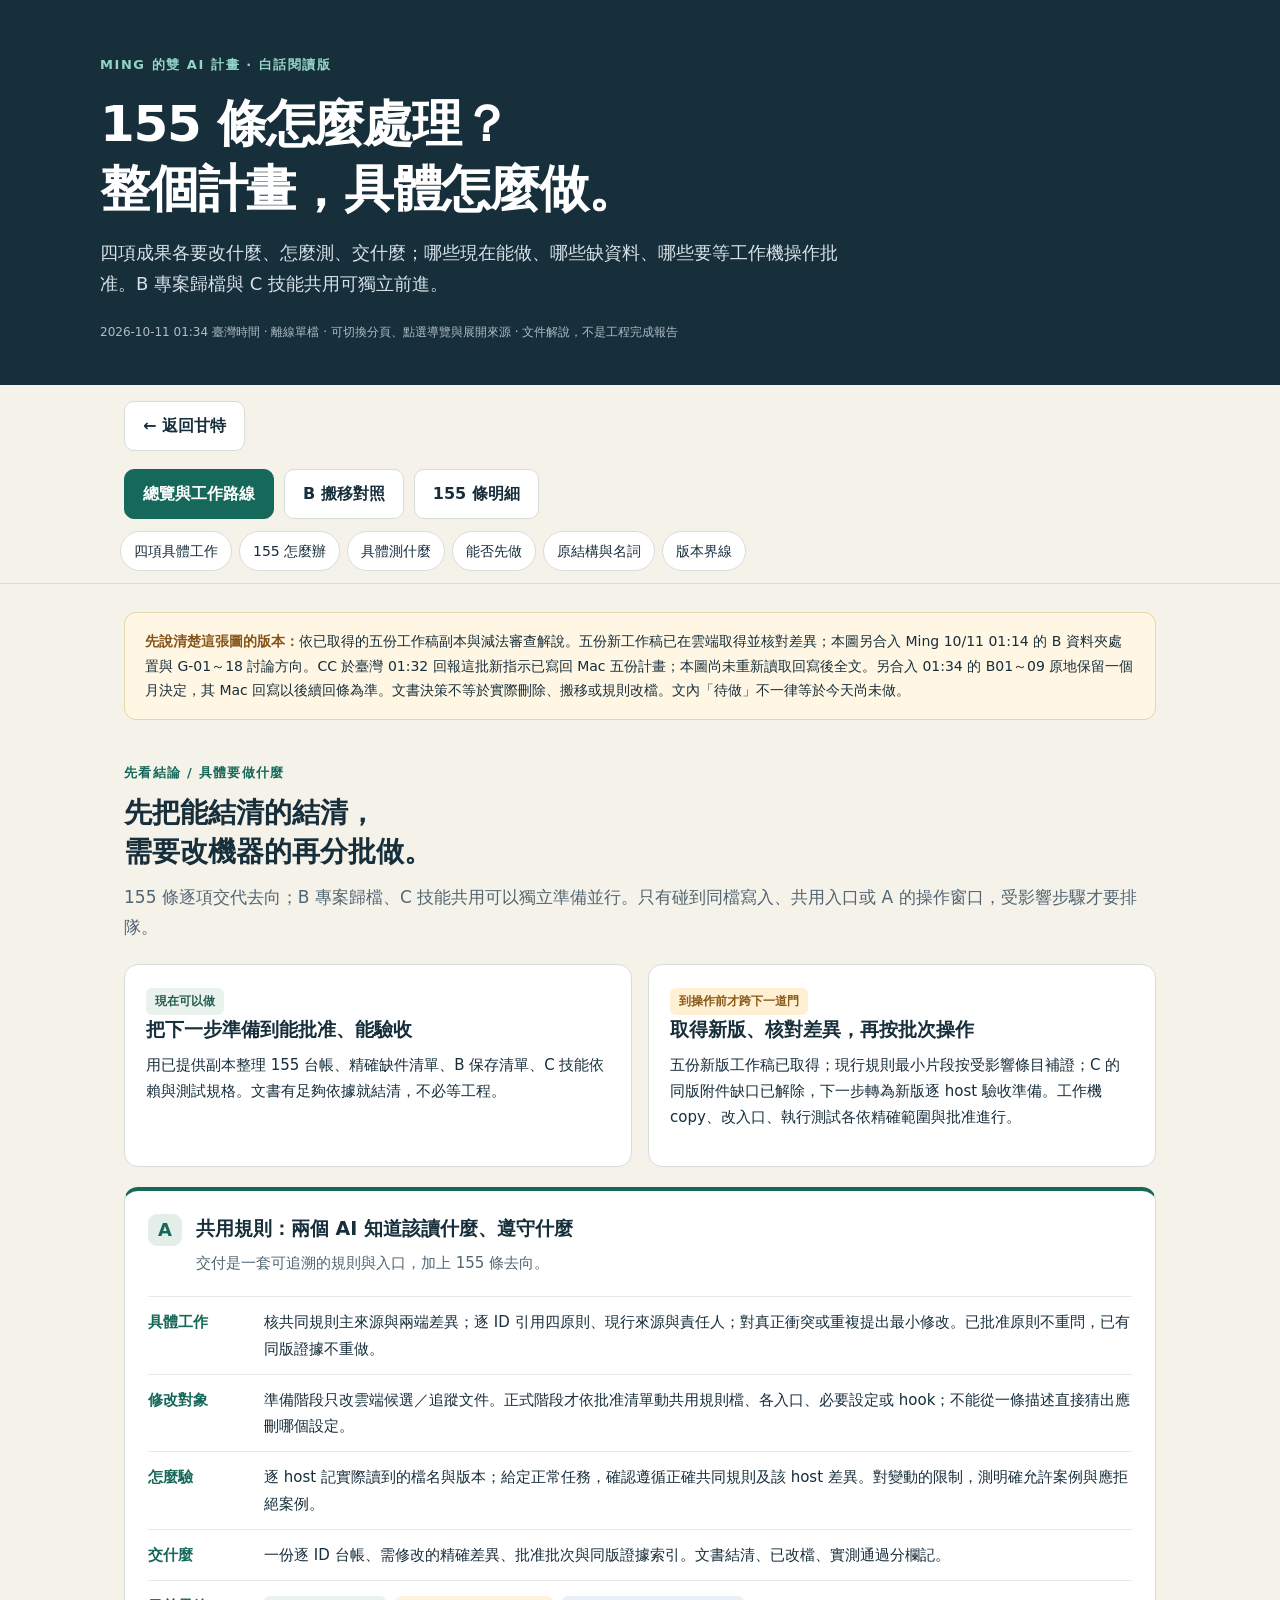
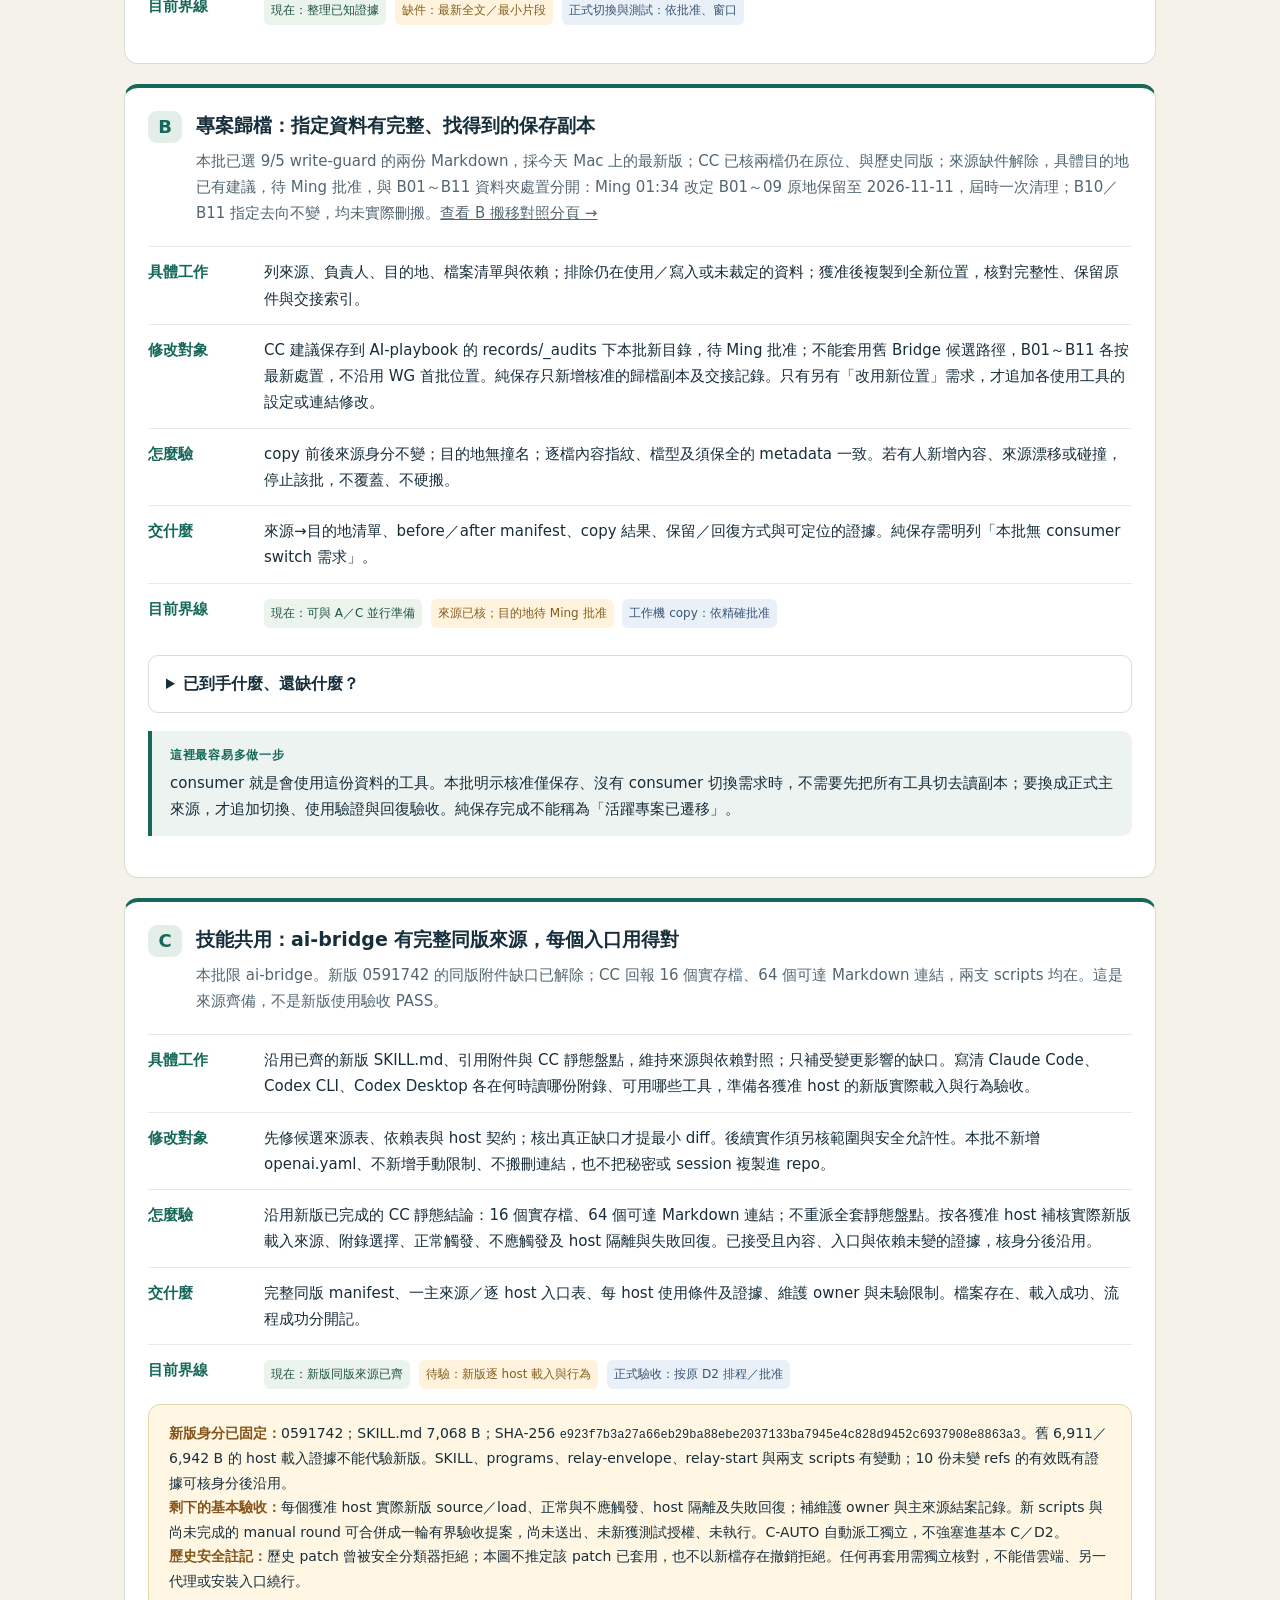
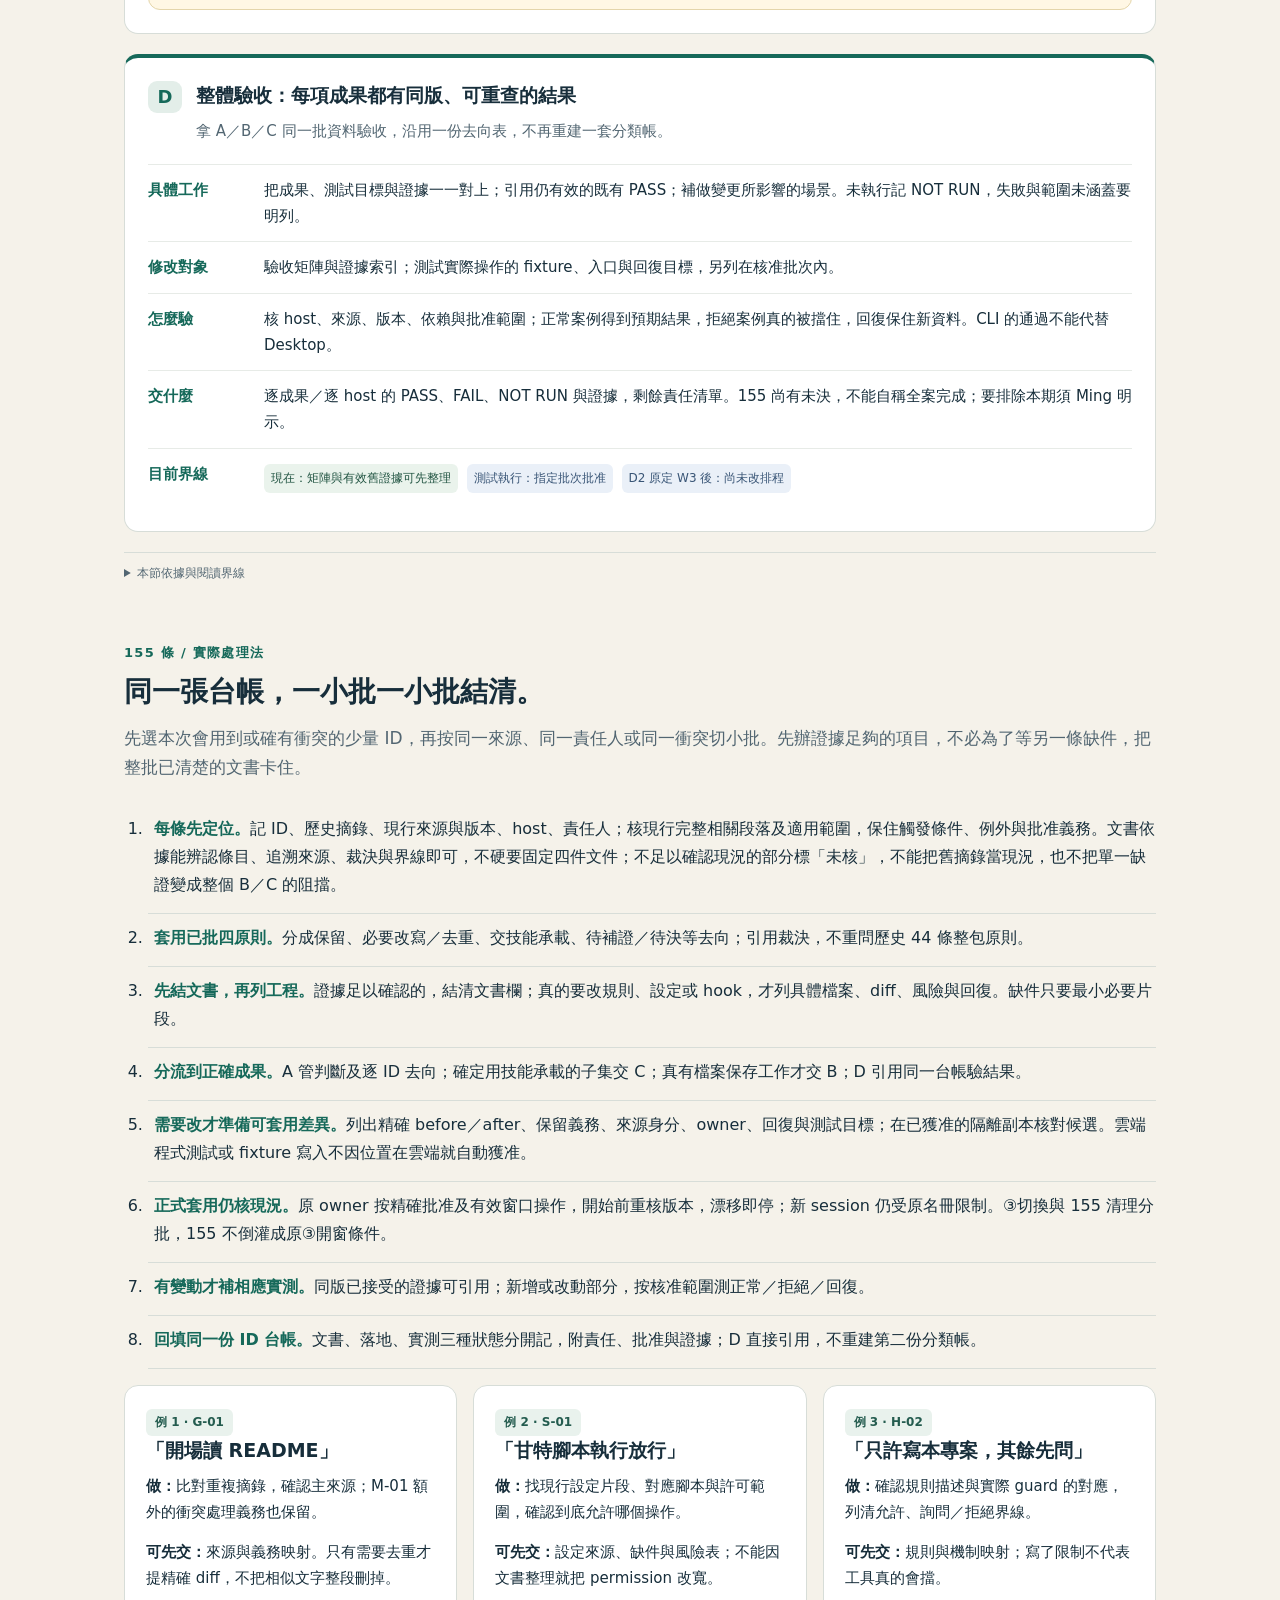
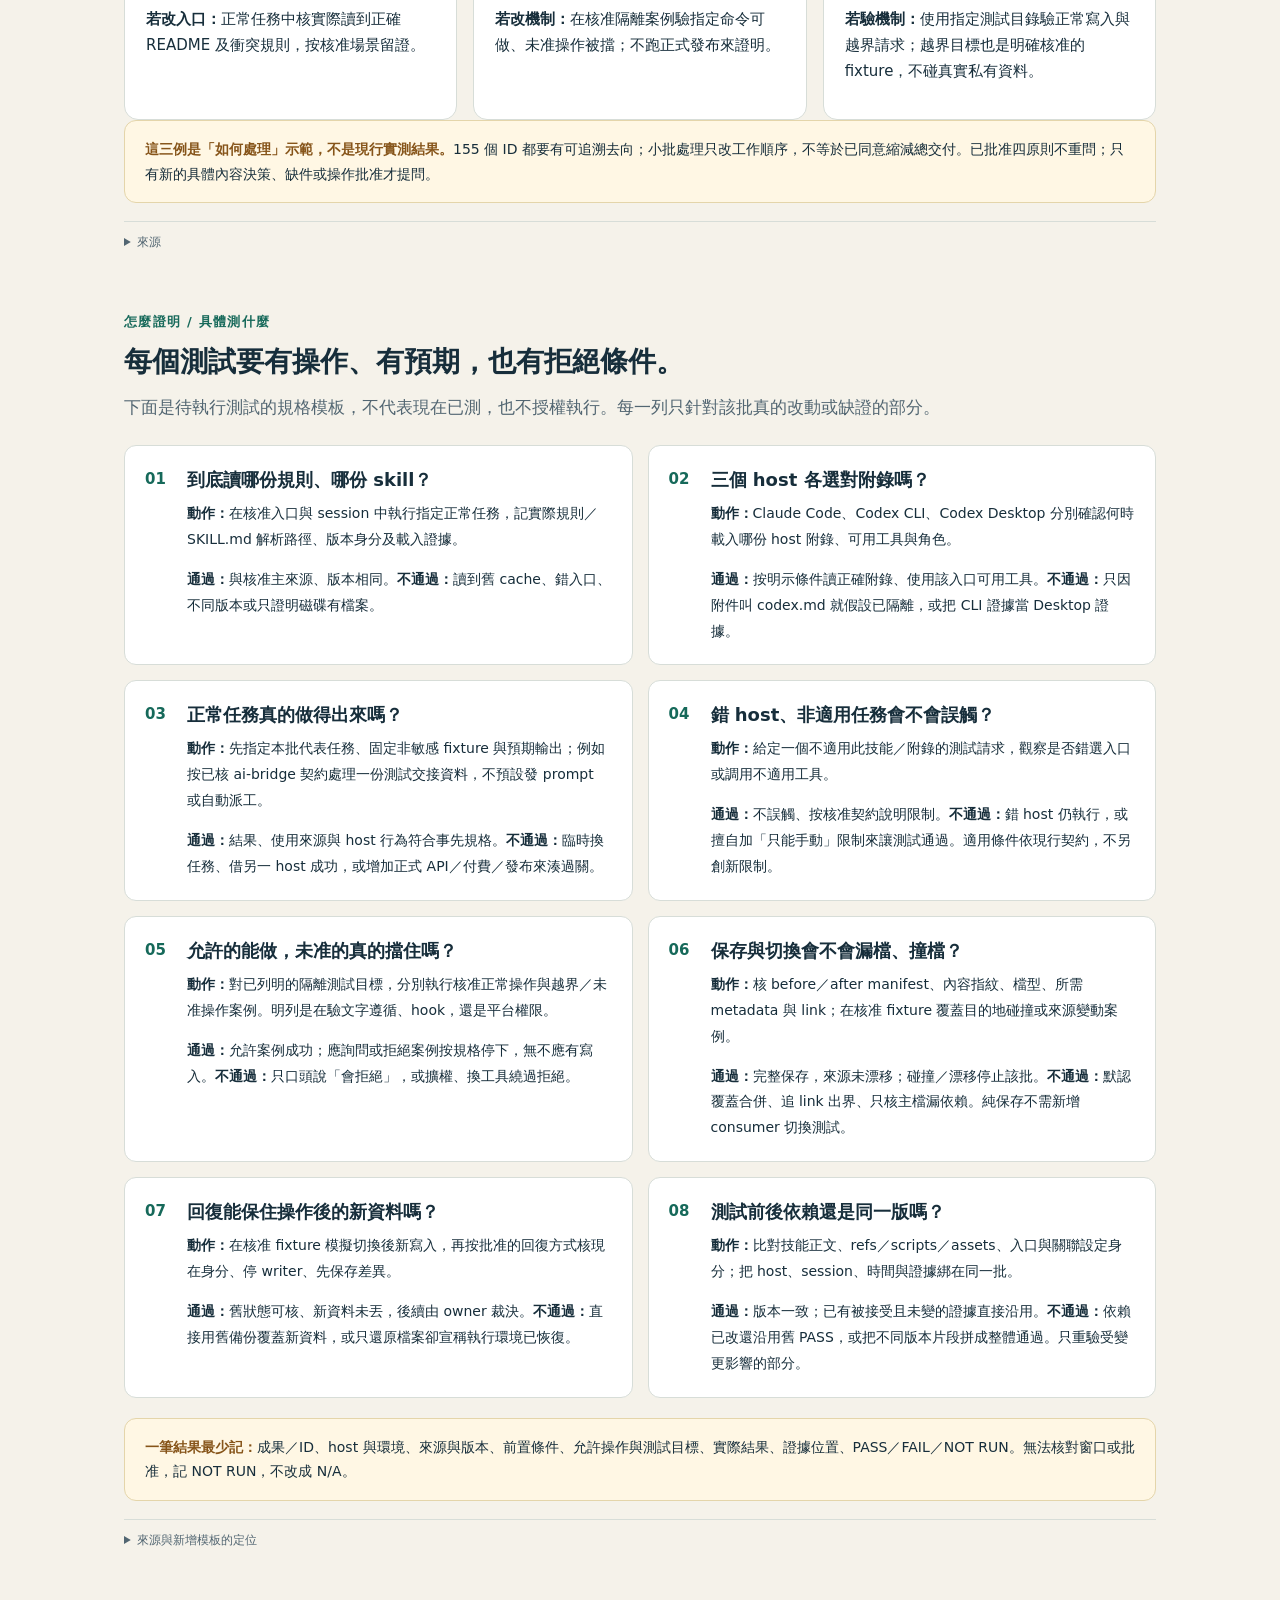
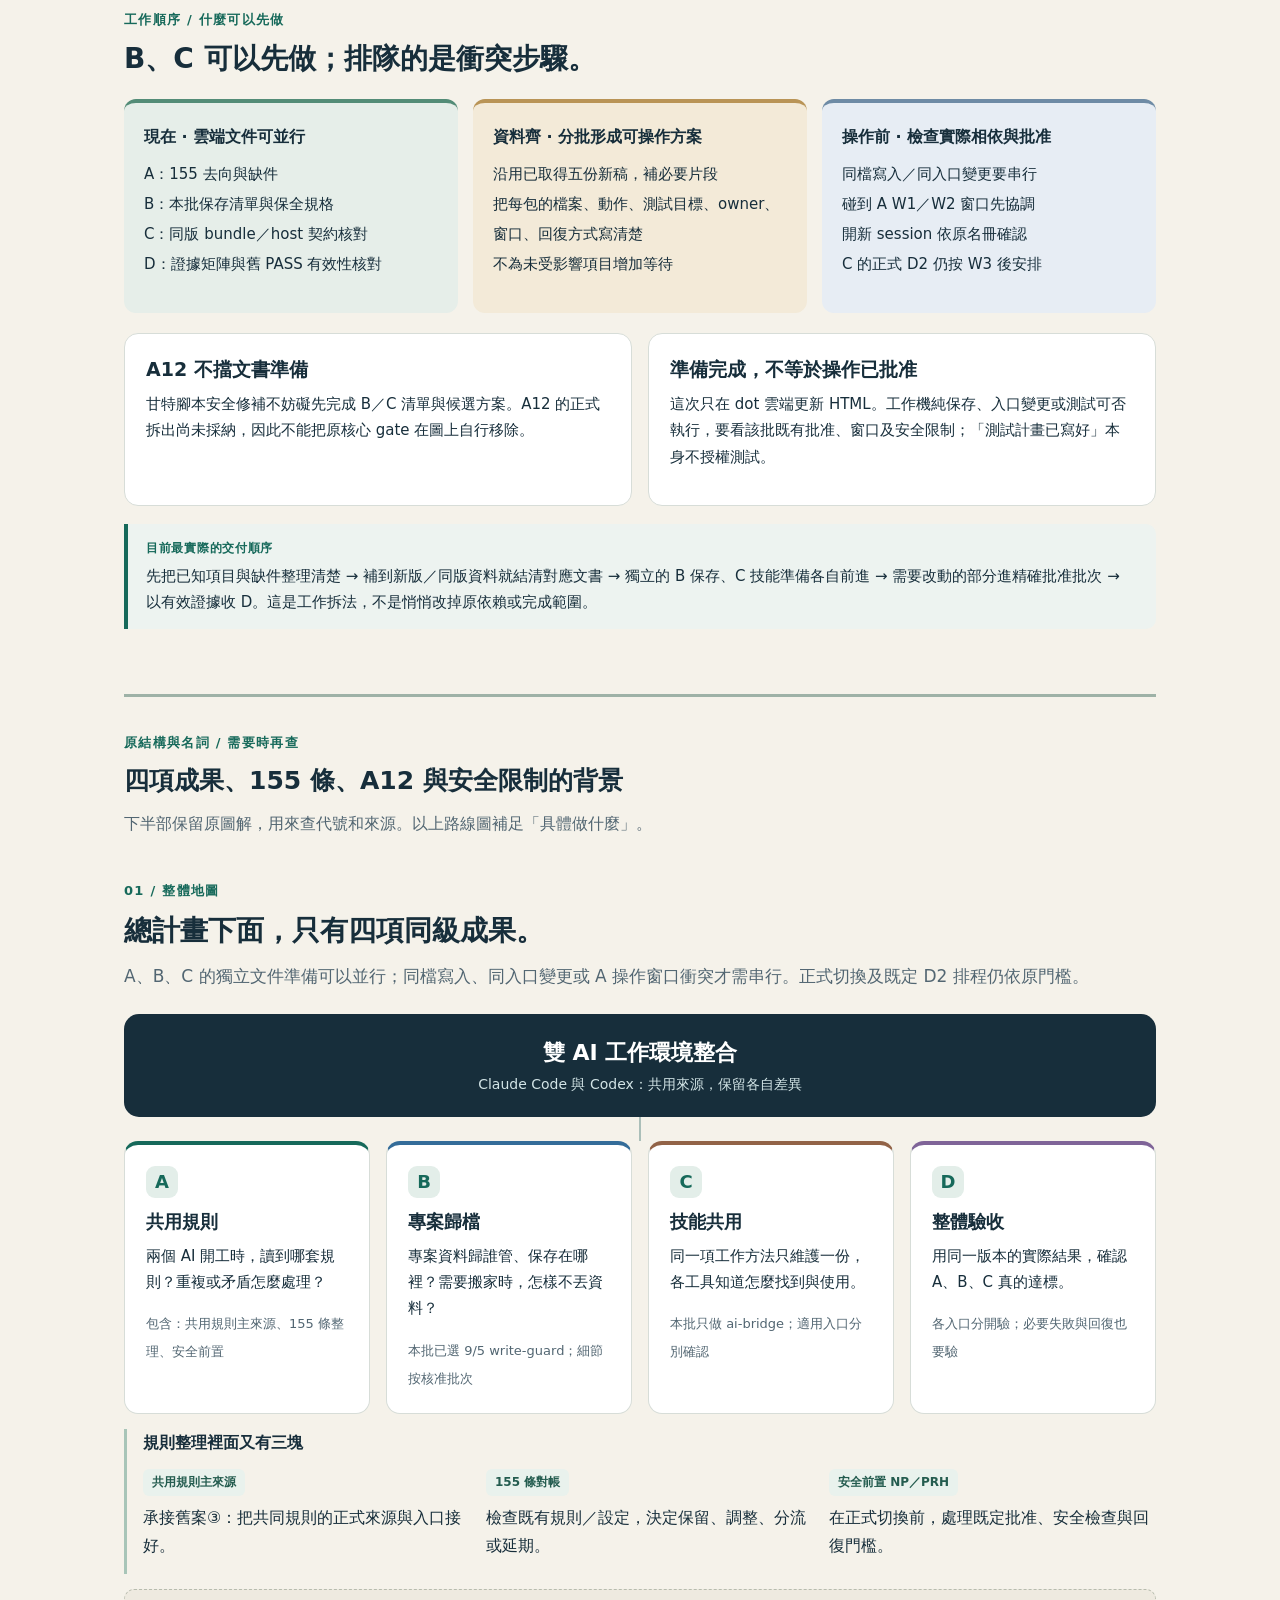
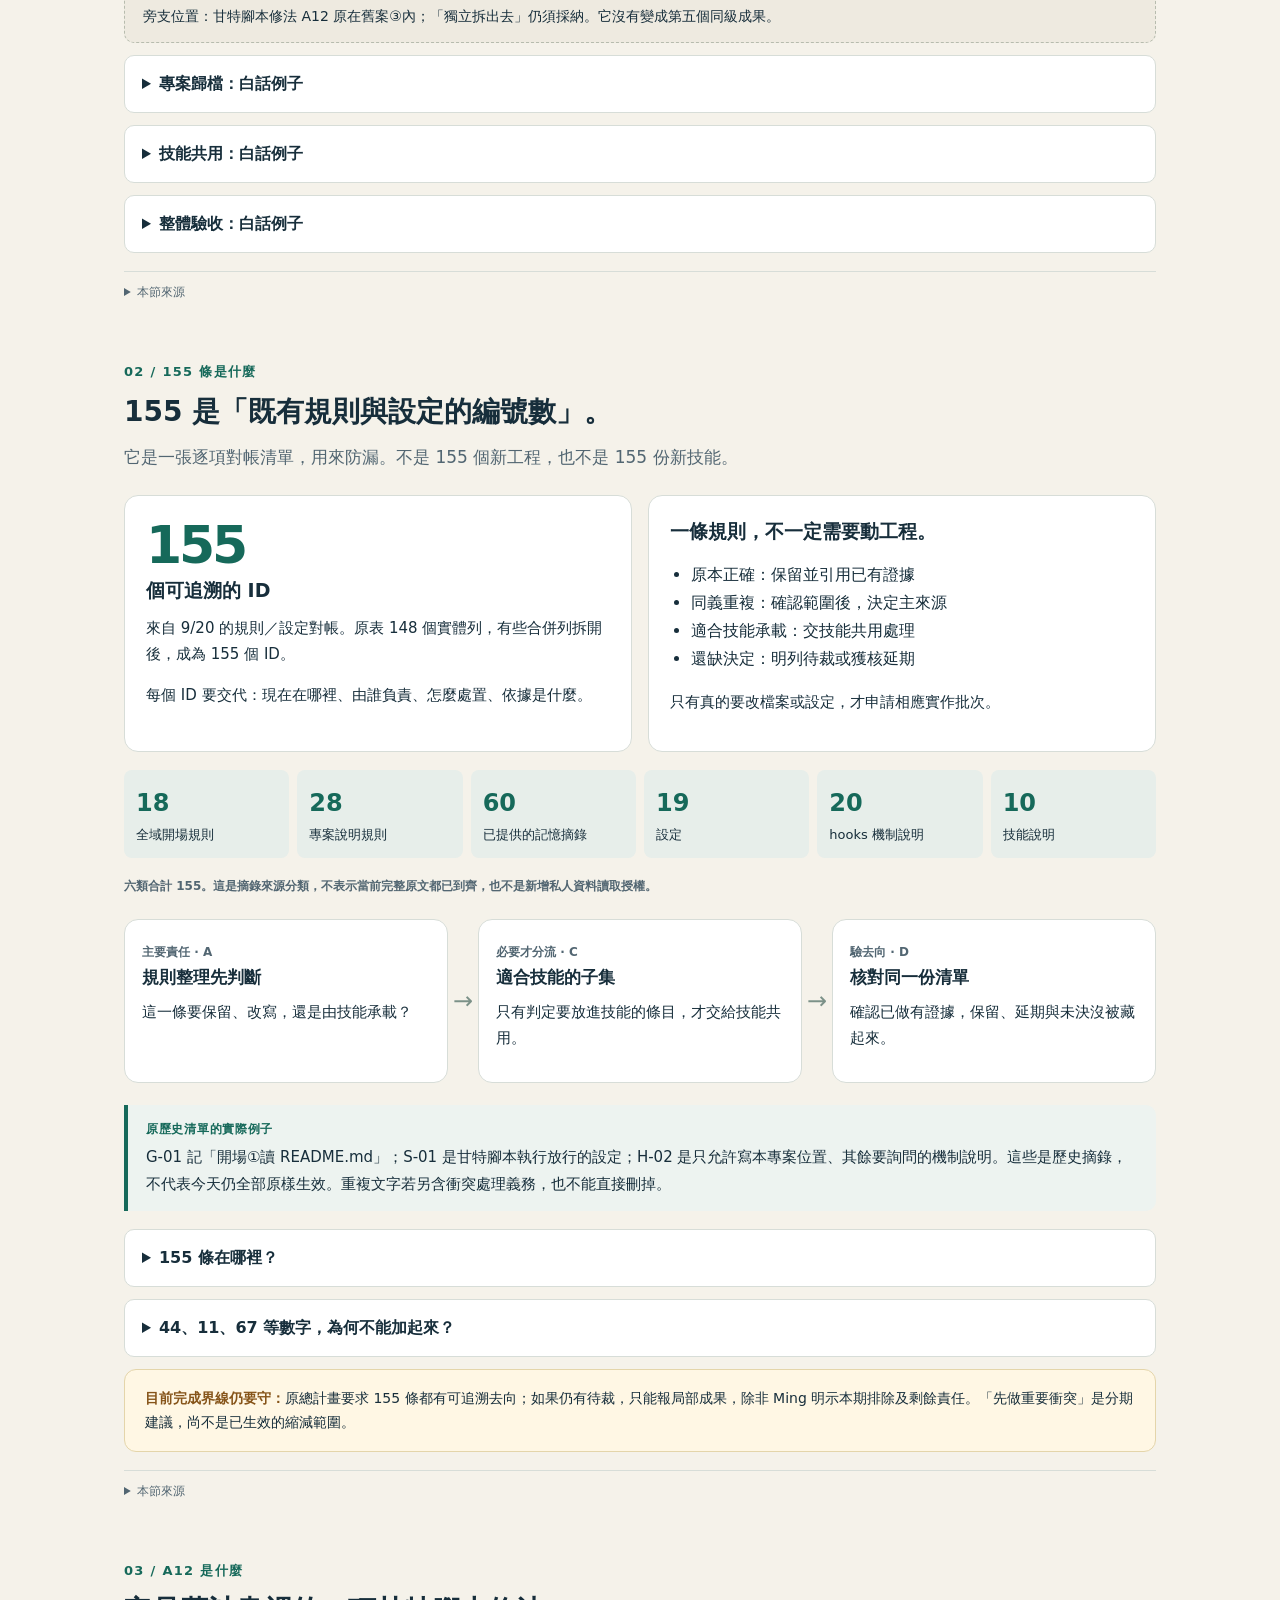
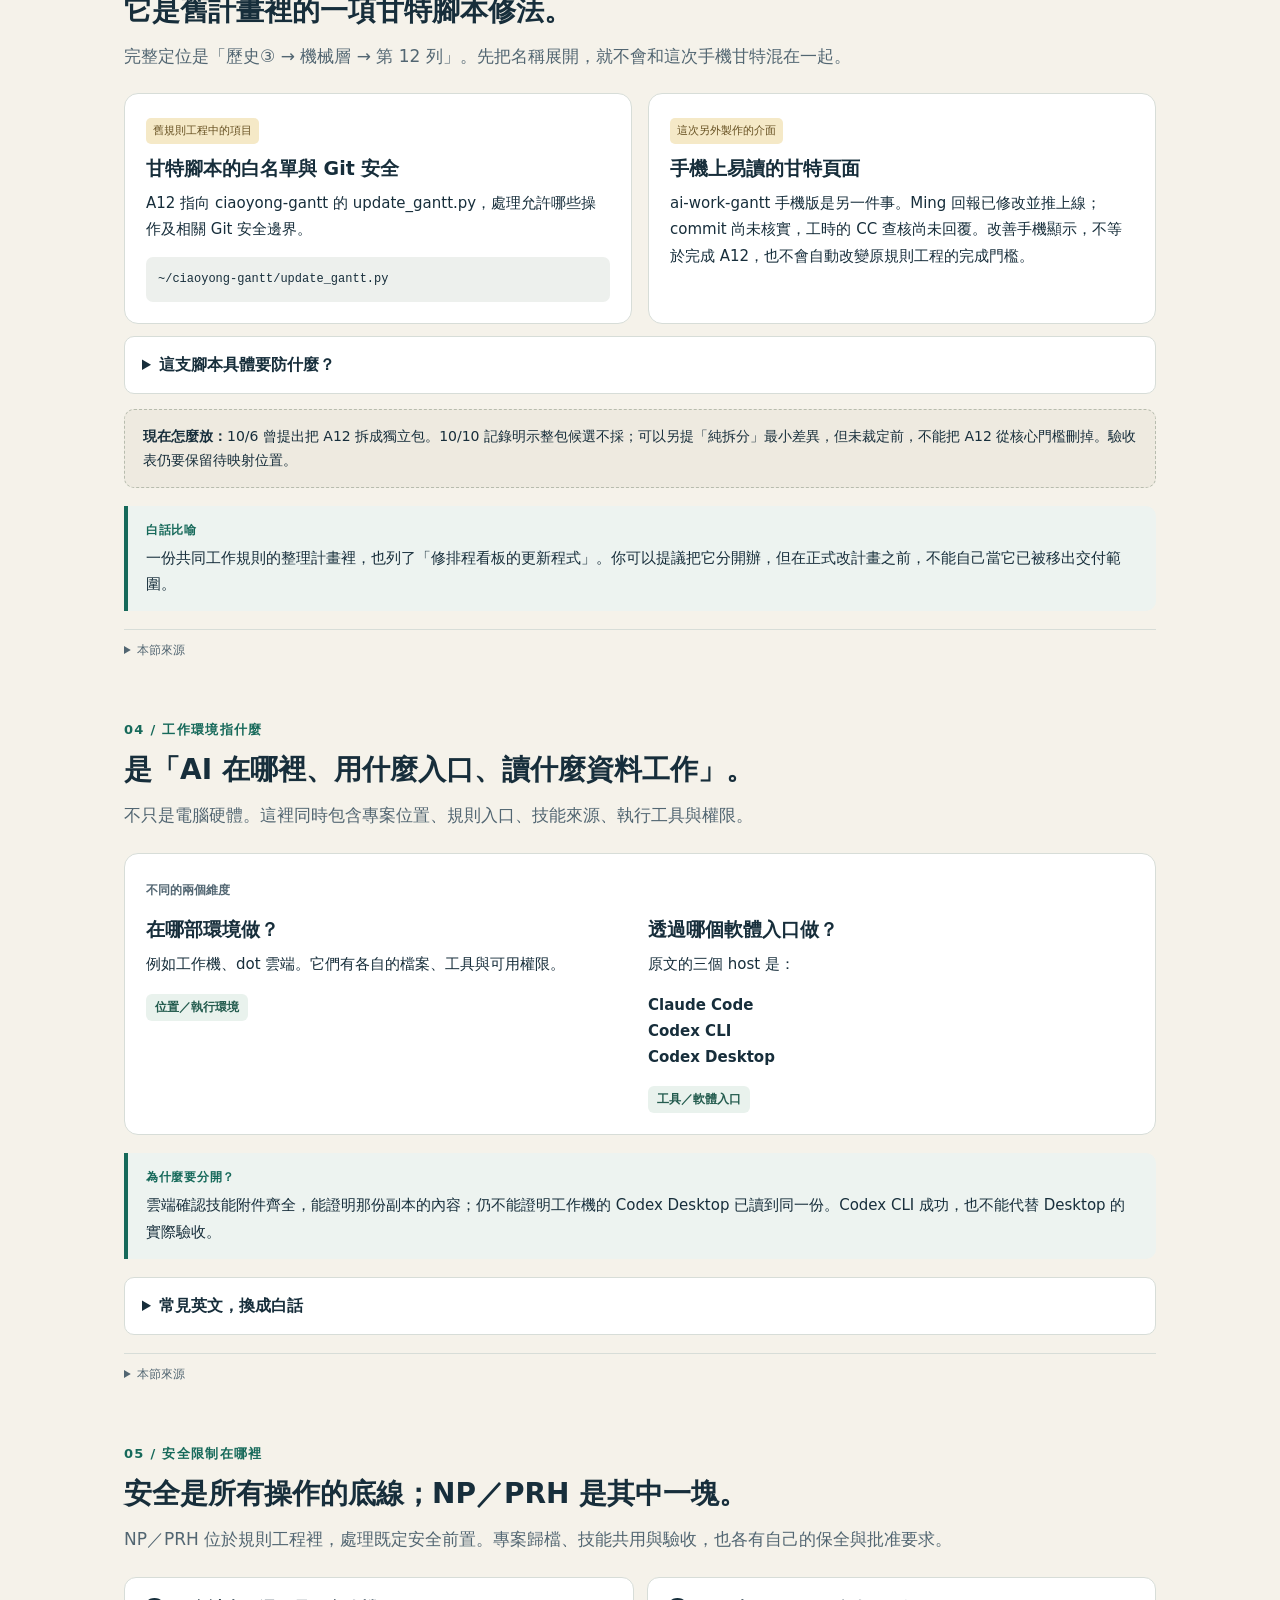
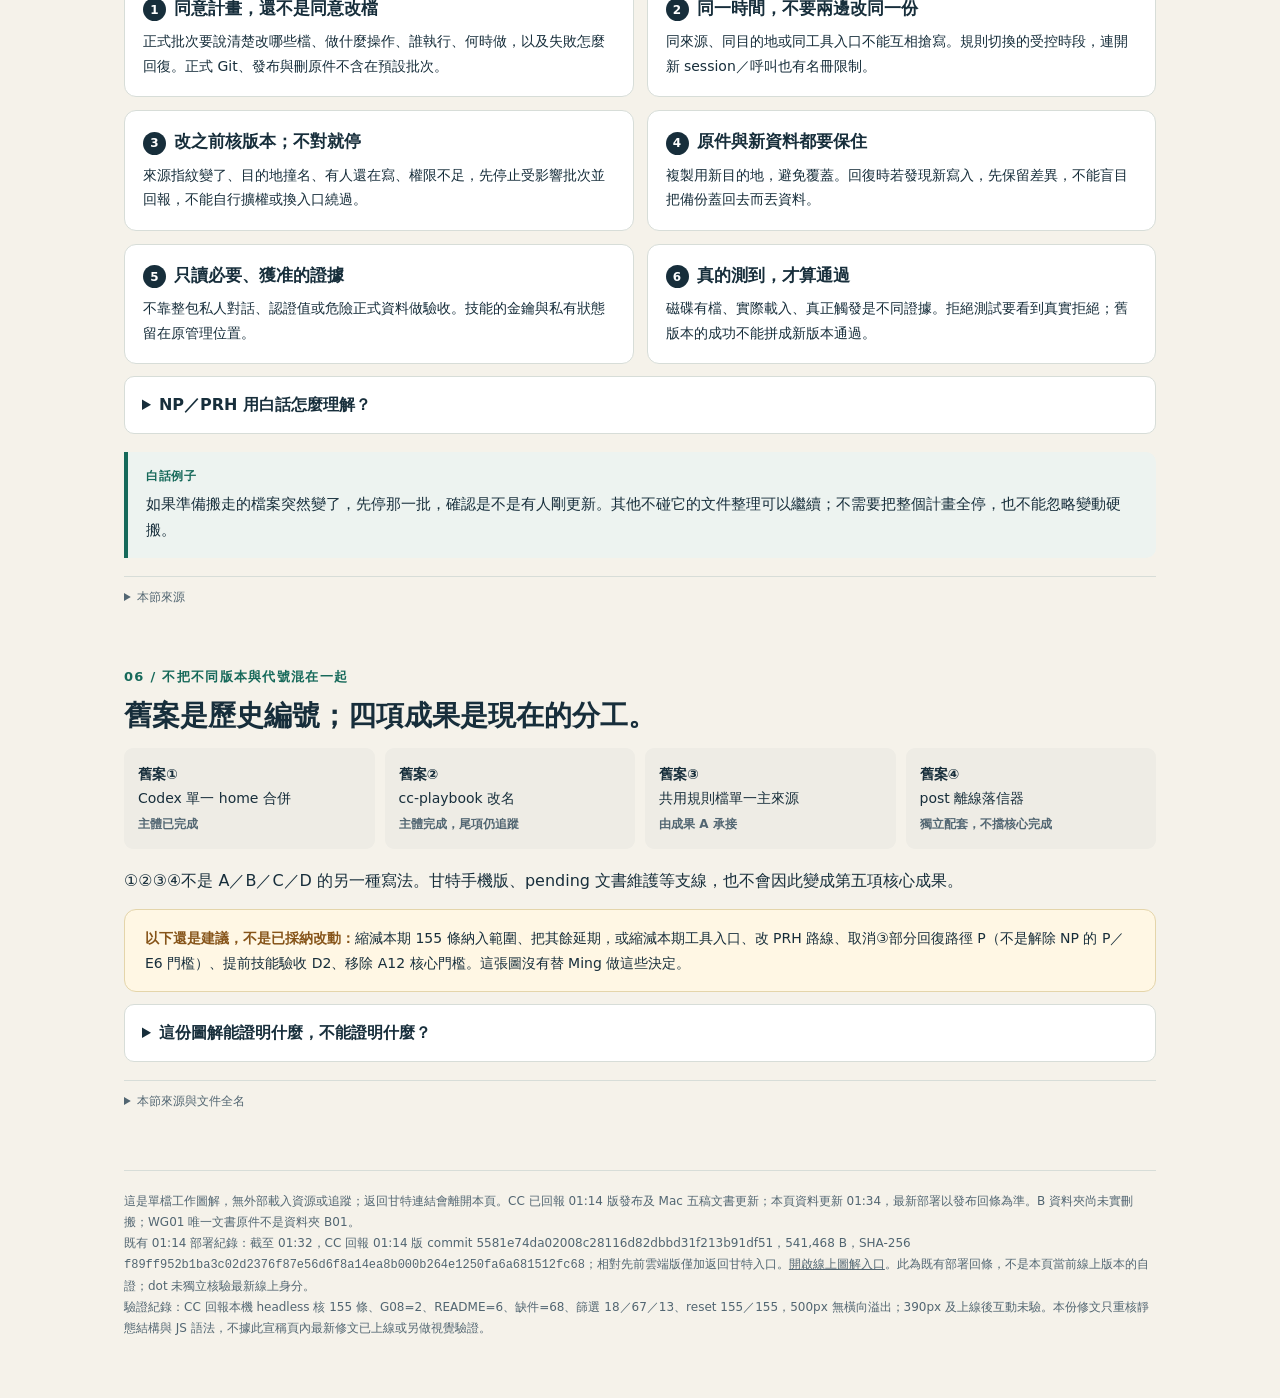
==== commit 71d4b99a: "feat: 計畫圖解子頁更新為 0134 版 Co-Authored-By: Claude Code <noreply@anthropic.com> Claude-Session: https://c" ====
--- a/ai-integration/index.html
+++ b/ai-integration/index.html
@@ -7,16 +7,17 @@
 [hidden]{display:none!important}.tabbar{max-width:1080px;margin:0 auto;padding:18px 24px 0;display:flex;gap:10px}.tabbar a,.return-link{display:inline-block;border:1px solid var(--line);border-radius:10px;padding:10px 18px;text-decoration:none;background:white;font-weight:700}.tabbar a[aria-selected="true"]{background:var(--green);color:white;border-color:var(--green)}.hash{overflow-wrap:anywhere;font-family:ui-monospace,monospace;font-size:12px}.move-table{width:100%;border-collapse:collapse;font-size:14px;background:white;margin:20px 0}.move-table caption{text-align:left;font-weight:750;margin-bottom:10px}.move-table th,.move-table td{padding:14px;border:1px solid var(--line);vertical-align:top;text-align:left;overflow-wrap:anywhere}.move-table th{background:#e7eeea}.move-table .path{margin:6px 0}.move-table th:first-child{width:60px}.move-table p{font-size:13px}.tab-panel{min-width:0}.tab-panel:focus{outline:none}@media(max-width:760px){.tabbar{padding:15px 18px 0}.move-table,.move-table tbody,.move-table tr,.move-table td{display:block;width:100%}.move-table thead{display:none}.move-table tr{border:1px solid var(--line);border-radius:12px;margin:15px 0;padding:8px;background:white}.move-table td{border:0;padding:9px}.move-table td:before{content:attr(data-label);display:block;font-size:12px;font-weight:800;color:var(--green);margin-bottom:4px}.move-table caption{display:block}.tabbar a{padding:9px 13px;font-size:14px}}@media print{.tabbar,.return-link{display:none}.tab-panel[hidden]{display:block!important}.move-table tr{break-inside:avoid}}
 
 .tabbar{overflow-x:auto}.tabbar a{white-space:nowrap}.rule-controls{background:#fff;border:1px solid var(--line);border-radius:14px;padding:20px;display:grid;grid-template-columns:repeat(3,minmax(0,1fr));gap:13px;margin:22px 0}.rule-controls label{display:block;font-size:13px;font-weight:750;color:var(--green)}.rule-search{grid-column:1/-1}.rule-controls input,.rule-controls select{width:100%;font:inherit;font-size:15px;padding:11px;border:1px solid #aabdb3;border-radius:7px;background:#fff;color:var(--ink);margin-top:5px}.rule-controls button{font:inherit;padding:9px 14px;cursor:pointer;border:1px solid var(--line);border-radius:8px;background:#e7eeea;color:var(--ink)}.rule-result-bar{display:flex;align-items:center;flex-wrap:wrap;gap:12px;grid-column:1/-1}.rule-result-bar p{margin:0}.rule-entry{background:white;border:1px solid var(--line);border-radius:12px;margin:12px 0;overflow-wrap:anywhere}.rule-entry>summary{cursor:pointer;padding:17px 20px;display:list-item;list-style-position:inside}.rule-entry>summary strong{color:var(--green);font-size:17px}.rule-entry>summary .rule-preview{display:block;margin:7px 0;font-size:15px}.rule-body{padding:0 20px 20px}.rule-body h3{font-size:16px;margin-top:20px}.rule-copy{white-space:pre-wrap;font-size:15px}.rule-entry .source{font-size:12px}.rule-mini{font-size:12px;color:var(--muted)}.private-warning{border-left:5px solid var(--gold);background:#fff4df}.rule-counts{display:flex;gap:9px;flex-wrap:wrap;margin:15px 0}.rule-counts span{background:#e7eeea;border-radius:8px;padding:5px 10px;font-size:13px}.empty-results{padding:25px;background:white;border:1px dashed #9dad9c;border-radius:10px}.rule-body dl{display:grid;grid-template-columns:110px minmax(0,1fr);font-size:13px;gap:6px 12px}.rule-body dt{font-weight:700}.rule-body dd{margin:0}@media(max-width:760px){.rule-controls{grid-template-columns:1fr;padding:16px}.rule-entry>summary{padding:15px}.rule-body{padding:0 15px 15px}.rule-body dl{grid-template-columns:1fr}.rule-body dd{margin-bottom:8px}.rule-search{grid-column:auto}}@media print{.rule-controls{display:none}.rule-entry{break-inside:avoid}}
-<style>.gantt-back{max-width:1080px;margin:0 auto;padding:12px 24px 0}.gantt-back a{display:inline-block;border:1px solid #d7ddd8;border-radius:10px;padding:8px 16px;background:#fff;color:#172e3b;font-weight:700;text-decoration:none}</style></head><body><div class="gantt-back"><a href="../">← 返回甘特</a></div>
-<header><div><div class="eyebrow">MING 的雙 AI 計畫 · 白話閱讀版</div><h1>155 條怎麼處理？<br>整個計畫，具體怎麼做。</h1><p>四項成果各要改什麼、怎麼測、交什麼；哪些現在能做、哪些缺資料、哪些要等工作機操作批准。B 專案歸檔與 C 技能共用可獨立前進。</p><div class="meta">2026-10-11 01:14 臺灣時間 · 離線單檔 · 可切換分頁、點選導覽與展開來源 · 文件解說，不是工程完成報告</div></div></header>
+</style></head><body>
+<header><div><div class="eyebrow">MING 的雙 AI 計畫 · 白話閱讀版</div><h1>155 條怎麼處理？<br>整個計畫，具體怎麼做。</h1><p>四項成果各要改什麼、怎麼測、交什麼；哪些現在能做、哪些缺資料、哪些要等工作機操作批准。B 專案歸檔與 C 技能共用可獨立前進。</p><div class="meta">2026-10-11 01:34 臺灣時間 · 離線單檔 · 可切換分頁、點選導覽與展開來源 · 文件解說，不是工程完成報告</div></div></header>
+<div style="max-width:1080px;margin:auto;padding:16px 24px 0"><a class="return-link" href="https://mingleo1111.github.io/ai-work-gantt/">← 返回甘特</a></div>
 <div class="tabbar" aria-label="圖解分頁"><a id="tab-overview" href="#overview" aria-controls="overview">總覽與工作路線</a><a id="tab-b-move" href="#b-move" aria-controls="b-move">B 搬移對照</a><a id="tab-rules-list" href="#rules-list" aria-controls="rules-list">155 條明細</a></div>
 <div id="overview" class="tab-panel" tabindex="-1" aria-labelledby="tab-overview"><nav aria-label="章節導覽"><div><a href="#roadmap">四項具體工作</a><a href="#batches">155 怎麼辦</a><a href="#test-plan">具體測什麼</a><a href="#parallel">能否先做</a><a href="#map">原結構與名詞</a><a href="#version">版本界線</a></div></nav>
 <main>
-<div class="notice"><strong>先說清楚這張圖的版本：</strong>依已取得的五份工作稿副本與減法審查解說。五份新工作稿已在雲端取得並核對差異；本圖另合入 Ming 10/11 01:14 的 B 資料夾處置與 G-01～18 討論方向。這批新指示尚未寫回 Mac 計畫；文書決策不等於實際刪除、搬移或規則改檔。文內「待做」不一律等於今天尚未做。</div>
+<div class="notice"><strong>先說清楚這張圖的版本：</strong>依已取得的五份工作稿副本與減法審查解說。五份新工作稿已在雲端取得並核對差異；本圖另合入 Ming 10/11 01:14 的 B 資料夾處置與 G-01～18 討論方向。CC 於臺灣 01:32 回報這批新指示已寫回 Mac 五份計畫；本圖尚未重新讀取回寫後全文。另合入 01:34 的 B01～09 原地保留一個月決定，其 Mac 回寫以後續回條為準。文書決策不等於實際刪除、搬移或規則改檔。文內「待做」不一律等於今天尚未做。</div>
 <section id="roadmap"><span class="section-no">先看結論 / 具體要做什麼</span><h2>先把能結清的結清，<br>需要改機器的再分批做。</h2><p class="lead">155 條逐項交代去向；B 專案歸檔、C 技能共用可以獨立準備並行。只有碰到同檔寫入、共用入口或 A 的操作窗口，受影響步驟才要排隊。</p>
 <div class="grid"><div class="card"><span class="pill">現在可以做</span><h3>把下一步準備到能批准、能驗收</h3><p>用已提供副本整理 155 台帳、精確缺件清單、B 保存清單、C 技能依賴與測試規格。文書有足夠依據就結清，不必等工程。</p></div><div class="card"><span class="pill wait">到操作前才跨下一道門</span><h3>取得新版、核對差異，再按批次操作</h3><p>五份新版工作稿已取得；現行規則最小片段按受影響條目補證；C 的同版附件缺口已解除，下一步轉為新版逐 host 驗收準備。工作機 copy、改入口、執行測試各依精確範圍與批准進行。</p></div></div>
 <div class="outcome"><div class="outcome-title"><span class="code">A</span><div><h3>共用規則：兩個 AI 知道該讀什麼、遵守什麼</h3><p>交付是一套可追溯的規則與入口，加上 155 條去向。</p></div></div><dl class="work-fields"><dt>具體工作</dt><dd>核共同規則主來源與兩端差異；逐 ID 引用四原則、現行來源與責任人；對真正衝突或重複提出最小修改。已批准原則不重問，已有同版證據不重做。</dd><dt>修改對象</dt><dd>準備階段只改雲端候選／追蹤文件。正式階段才依批准清單動共用規則檔、各入口、必要設定或 hook；不能從一條描述直接猜出應刪哪個設定。</dd><dt>怎麼驗</dt><dd>逐 host 記實際讀到的檔名與版本；給定正常任務，確認遵循正確共同規則及該 host 差異。對變動的限制，測明確允許案例與應拒絕案例。</dd><dt>交什麼</dt><dd>一份逐 ID 台帳、需修改的精確差異、批准批次與同版證據索引。文書結清、已改檔、實測通過分欄記。</dd><dt>目前界線</dt><dd><span class="status">現在：整理已知證據</span> <span class="status missing">缺件：最新全文／最小片段</span> <span class="status gated">正式切換與測試：依批准、窗口</span></dd></dl></div>
-<div class="outcome"><div class="outcome-title"><span class="code">B</span><div><h3>專案歸檔：指定資料有完整、找得到的保存副本</h3><p>本批已選 9/5 write-guard 的兩份 Markdown，採今天 Mac 上的最新版；CC 已核兩檔仍在原位、與歷史同版；來源缺件解除，具體目的地已有建議，待 Ming 批准，與 B01～B11 資料夾處置分開：Ming 已決定刪除 B01～09、指定 B10／B11 搬往父目錄；實際刪除與搬移均未執行。<a href="#b-move">查看 B 搬移對照分頁 →</a></p></div></div><dl class="work-fields"><dt>具體工作</dt><dd>列來源、負責人、目的地、檔案清單與依賴；排除仍在使用／寫入或未裁定的資料；獲准後複製到全新位置，核對完整性、保留原件與交接索引。</dd><dt>修改對象</dt><dd>CC 建議保存到 AI-playbook 的 records/_audits 下本批新目錄，待 Ming 批准；不能套用舊 Bridge 候選路徑，B01～B11 各按最新處置，不沿用 WG 首批位置。純保存只新增核准的歸檔副本及交接記錄。只有另有「改用新位置」需求，才追加各使用工具的設定或連結修改。</dd><dt>怎麼驗</dt><dd>copy 前後來源身分不變；目的地無撞名；逐檔內容指紋、檔型及須保全的 metadata 一致。若有人新增內容、來源漂移或碰撞，停止該批，不覆蓋、不硬搬。</dd><dt>交什麼</dt><dd>來源→目的地清單、before／after manifest、copy 結果、保留／回復方式與可定位的證據。純保存需明列「本批無 consumer switch 需求」。</dd><dt>目前界線</dt><dd><span class="status">現在：可與 A／C 並行準備</span> <span class="status missing">來源已核；目的地待 Ming 批准</span> <span class="status gated">工作機 copy：依精確批准</span></dd></dl><details class="detail"><summary>已到手什麼、還缺什麼？</summary><div><p>歷史已收到 2026-09-05-write-guard-projects-narrowing-plan.md（5,198 B）與 0031-2026-09-05-write-guard-projects-narrowing.md（3,013 B）；2026-10-09 報告有這兩份歷史版本的限定保全紀錄。CC 於 2026-10-10T16:35:02Z（臺灣 10/11 00:35:02）重讀兩個 Mac 候選，皆在原位，bytes／SHA 與歷史相同；這是現存最新版與舊版一致，不是內容已更新。正式 copy 前仍須重核。</p><p>這不包含 macOS metadata 復原、原位回滾或 consumer 切換。原 11 項測試、兩項前置實查及當前相依／owner 仍是完整歸檔資格缺口；不能拿後來的 H-02／C02 結果補稱歷史證據齊全。</p><p>另有五份證據檔的雲端 copy／restore 流程試操作，僅證明該批方法，不證今天兩份原文或 11 個資料夾 PASS。保存兩份文書不必重啟歷史 hook 工程；歷史缺證明列保留。B 作業說明已收到中繼 CC 審查 R-DOT-20261011-0029-B 的回覆；雲端修稿已完成、新版正傳 Mac，尚未確認落位。兩份原文尚未複製或 commit。</p><div class="source">《專案歸檔與技能共用-真實副本演練核對報告-20261009》L176–185、L204–240；總計畫 L97。</div></div></details><div class="example"><strong>這裡最容易多做一步</strong>consumer 就是會使用這份資料的工具。本批明示核准僅保存、沒有 consumer 切換需求時，不需要先把所有工具切去讀副本；要換成正式主來源，才追加切換、使用驗證與回復驗收。純保存完成不能稱為「活躍專案已遷移」。</div></div>
+<div class="outcome"><div class="outcome-title"><span class="code">B</span><div><h3>專案歸檔：指定資料有完整、找得到的保存副本</h3><p>本批已選 9/5 write-guard 的兩份 Markdown，採今天 Mac 上的最新版；CC 已核兩檔仍在原位、與歷史同版；來源缺件解除，具體目的地已有建議，待 Ming 批准，與 B01～B11 資料夾處置分開：Ming 01:34 改定 B01～09 原地保留至 2026-11-11，屆時一次清理；B10／B11 指定去向不變，均未實際刪搬。<a href="#b-move">查看 B 搬移對照分頁 →</a></p></div></div><dl class="work-fields"><dt>具體工作</dt><dd>列來源、負責人、目的地、檔案清單與依賴；排除仍在使用／寫入或未裁定的資料；獲准後複製到全新位置，核對完整性、保留原件與交接索引。</dd><dt>修改對象</dt><dd>CC 建議保存到 AI-playbook 的 records/_audits 下本批新目錄，待 Ming 批准；不能套用舊 Bridge 候選路徑，B01～B11 各按最新處置，不沿用 WG 首批位置。純保存只新增核准的歸檔副本及交接記錄。只有另有「改用新位置」需求，才追加各使用工具的設定或連結修改。</dd><dt>怎麼驗</dt><dd>copy 前後來源身分不變；目的地無撞名；逐檔內容指紋、檔型及須保全的 metadata 一致。若有人新增內容、來源漂移或碰撞，停止該批，不覆蓋、不硬搬。</dd><dt>交什麼</dt><dd>來源→目的地清單、before／after manifest、copy 結果、保留／回復方式與可定位的證據。純保存需明列「本批無 consumer switch 需求」。</dd><dt>目前界線</dt><dd><span class="status">現在：可與 A／C 並行準備</span> <span class="status missing">來源已核；目的地待 Ming 批准</span> <span class="status gated">工作機 copy：依精確批准</span></dd></dl><details class="detail"><summary>已到手什麼、還缺什麼？</summary><div><p>歷史已收到 2026-09-05-write-guard-projects-narrowing-plan.md（5,198 B）與 0031-2026-09-05-write-guard-projects-narrowing.md（3,013 B）；2026-10-09 報告有這兩份歷史版本的限定保全紀錄。CC 於 2026-10-10T16:35:02Z（臺灣 10/11 00:35:02）重讀兩個 Mac 候選，皆在原位，bytes／SHA 與歷史相同；這是現存最新版與舊版一致，不是內容已更新。正式 copy 前仍須重核。</p><p>這不包含 macOS metadata 復原、原位回滾或 consumer 切換。原 11 項測試、兩項前置實查及當前相依／owner 仍是完整歸檔資格缺口；不能拿後來的 H-02／C02 結果補稱歷史證據齊全。</p><p>另有五份證據檔的雲端 copy／restore 流程試操作，僅證明該批方法，不證今天兩份原文或 11 個資料夾 PASS。保存兩份文書不必重啟歷史 hook 工程；歷史缺證明列保留。B 作業說明已收到中繼 CC 審查 R-DOT-20261011-0029-B 的回覆；雲端修稿已完成、新版正傳 Mac，尚未確認落位。兩份原文尚未複製或 commit。</p><div class="source">《專案歸檔與技能共用-真實副本演練核對報告-20261009》L176–185、L204–240；總計畫 L97。</div></div></details><div class="example"><strong>這裡最容易多做一步</strong>consumer 就是會使用這份資料的工具。本批明示核准僅保存、沒有 consumer 切換需求時，不需要先把所有工具切去讀副本；要換成正式主來源，才追加切換、使用驗證與回復驗收。純保存完成不能稱為「活躍專案已遷移」。</div></div>
 <div class="outcome"><div class="outcome-title"><span class="code">C</span><div><h3>技能共用：ai-bridge 有完整同版來源，每個入口用得對</h3><p>本批限 ai-bridge。新版 0591742 的同版附件缺口已解除；CC 回報 16 個實存檔、64 個可達 Markdown 連結，兩支 scripts 均在。這是來源齊備，不是新版使用驗收 PASS。</p></div></div><dl class="work-fields"><dt>具體工作</dt><dd>沿用已齊的新版 SKILL.md、引用附件與 CC 靜態盤點，維持來源與依賴對照；只補受變更影響的缺口。寫清 Claude Code、Codex CLI、Codex Desktop 各在何時讀哪份附錄、可用哪些工具，準備各獲准 host 的新版實際載入與行為驗收。</dd><dt>修改對象</dt><dd>先修候選來源表、依賴表與 host 契約；核出真正缺口才提最小 diff。後續實作須另核範圍與安全允許性。本批不新增 openai.yaml、不新增手動限制、不搬刪連結，也不把秘密或 session 複製進 repo。</dd><dt>怎麼驗</dt><dd>沿用新版已完成的 CC 靜態結論：16 個實存檔、64 個可達 Markdown 連結；不重派全套靜態盤點。按各獲准 host 補核實際新版載入來源、附錄選擇、正常觸發、不應觸發及 host 隔離與失敗回復。已接受且內容、入口與依賴未變的證據，核身分後沿用。</dd><dt>交什麼</dt><dd>完整同版 manifest、一主來源／逐 host 入口表、每 host 使用條件及證據、維護 owner 與未驗限制。檔案存在、載入成功、流程成功分開記。</dd><dt>目前界線</dt><dd><span class="status">現在：新版同版來源已齊</span> <span class="status missing">待驗：新版逐 host 載入與行為</span> <span class="status gated">正式驗收：按原 D2 排程／批准</span></dd></dl><div class="notice"><strong>新版身分已固定：</strong>0591742；SKILL.md 7,068 B；SHA-256 <span class="hash">e923f7b3a27a66eb29ba88ebe2037133ba7945e4c828d9452c6937908e8863a3</span>。舊 6,911／6,942 B 的 host 載入證據不能代驗新版。SKILL、programs、relay-envelope、relay-start 與兩支 scripts 有變動；10 份未變 refs 的有效既有證據可核身分後沿用。<br><strong>剩下的基本驗收：</strong>每個獲准 host 實際新版 source／load、正常與不應觸發、host 隔離及失敗回復；補維護 owner 與主來源結案記錄。新 scripts 與尚未完成的 manual round 可合併成一輪有界驗收提案，尚未送出、未新獲測試授權、未執行。C-AUTO 自動派工獨立，不強塞進基本 C／D2。<br><strong>歷史安全註記：</strong>歷史 patch 曾被安全分類器拒絕；本圖不推定該 patch 已套用，也不以新檔存在撤銷拒絕。任何再套用需獨立核對，不能借雲端、另一代理或安裝入口繞行。</div></div>
 <div class="outcome"><div class="outcome-title"><span class="code">D</span><div><h3>整體驗收：每項成果都有同版、可重查的結果</h3><p>拿 A／B／C 同一批資料驗收，沿用一份去向表，不再重建一套分類帳。</p></div></div><dl class="work-fields"><dt>具體工作</dt><dd>把成果、測試目標與證據一一對上；引用仍有效的既有 PASS；補做變更所影響的場景。未執行記 NOT RUN，失敗與範圍未涵蓋要明列。</dd><dt>修改對象</dt><dd>驗收矩陣與證據索引；測試實際操作的 fixture、入口與回復目標，另列在核准批次內。</dd><dt>怎麼驗</dt><dd>核 host、來源、版本、依賴與批准範圍；正常案例得到預期結果，拒絕案例真的被擋住，回復保住新資料。CLI 的通過不能代替 Desktop。</dd><dt>交什麼</dt><dd>逐成果／逐 host 的 PASS、FAIL、NOT RUN 與證據，剩餘責任清單。155 尚有未決，不能自稱全案完成；要排除本期須 Ming 明示。</dd><dt>目前界線</dt><dd><span class="status">現在：矩陣與有效舊證據可先整理</span> <span class="status gated">測試執行：指定批次批准</span> <span class="status gated">D2 原定 W3 後：尚未改排程</span></dd></dl></div>
 <details class="source"><summary>本節依據與閱讀界線</summary><p>總計畫 §成果WBS、§共同規劃審查活動與依賴順序、§完成與批准界線；A §A-Q；B §批次工作包 B0–B6、§切換與回復；C §小工作包與批准 C0–C6、§10/09 整合指示、§既有盤點證據與缺件；D §工作包與證據矩陣、§證據格式與效力。新版 0591742／7,068 B 已納入本輪版本更新；16 實存檔／64 可達 MD 連結為 CC 回報，來源齊備與 host 實測分列。本節是具體工作的白話拆解，不改原範圍、排程或批准。</p></details>
@@ -100,36 +101,36 @@
 <div class="history"><div><b>舊案①</b>Codex 單一 home 合併<br><span class="mini-label">主體已完成</span></div><div><b>舊案②</b>cc-playbook 改名<br><span class="mini-label">主體完成，尾項仍追蹤</span></div><div><b>舊案③</b>共用規則檔單一主來源<br><span class="mini-label">由成果 A 承接</span></div><div><b>舊案④</b>post 離線落信器<br><span class="mini-label">獨立配套，不擋核心完成</span></div></div>
 <p style="margin-top:18px">①②③④不是 A／B／C／D 的另一種寫法。甘特手機版、pending 文書維護等支線，也不會因此變成第五項核心成果。</p>
 <div class="notice"><strong>以下還是建議，不是已採納改動：</strong>縮減本期 155 條納入範圍、把其餘延期，或縮減本期工具入口、改 PRH 路線、取消③部分回復路徑 P（不是解除 NP 的 P／E6 門檻）、提前技能驗收 D2、移除 A12 核心門檻。這張圖沒有替 Ming 做這些決定。</div>
-<details class="detail"><summary>這份圖解能證明什麼，不能證明什麼？</summary><div><p>能說明五稿中的結構、名詞、責任與限制；也反映減法審查指出的重複工作與未採納建議。</p><p>五份新工作稿已在雲端取得、核對差異；Ming 10/11 01:14 的新指示已反映於本 HTML，但尚未寫回 Mac 的總計畫及 A／B／C／D 工作稿。新指示只更新本批文書處置，不把未決項目當已批准。因此本圖不拿舊表「待做」推定今天的全部現況，也不聲稱工程已完成、驗收已通過或規則已生效。</p><p>已有證據要看版本、時間及依賴是否仍相同；不能為了把格子勾完而重做同一份成果。</p></div></details>
-<details class="source"><summary>本節來源與文件全名</summary><p>總計畫 §目標、已完成背景與排除 L11–29、§成果WBS L35–41、§完成與批准界線 L91；A《共用規則》L70；D《整體驗收》L42；《雙AI計畫減法審查-20261010.md》§三 L52–72、§五 L92–104、§七 L117–128、§八 L130–139、§九 L141–159。</p><p>本文簡稱「總計畫／A／B／C／D」分別指：<br>雙AI工作環境整合-總計畫.md<br>雙AI工作環境整合-A-共用規則.md<br>雙AI工作環境整合-B-專案歸檔.md<br>雙AI工作環境整合-C-技能共用.md<br>雙AI工作環境整合-D-整體驗收.md</p><p>既有來源行號依各次取得的副本，後續改稿可能移動；五份新稿已在雲端核對差異，01:14 新指示尚待回寫 Mac 計畫。</p></details>
-</section>
-<div class="footer">這是為閱讀計畫製作的單一離線 HTML。無外部資源、無追蹤、無網路請求、無發布；點選只在本頁切換分頁、移動或展開文字。原始計畫未修改。已做結構與離線相依檢查；雲端瀏覽器受執行環境限制，未完成實機桌面／手機視覺驗證。</div>
+<details class="detail"><summary>這份圖解能證明什麼，不能證明什麼？</summary><div><p>能說明五稿中的結構、名詞、責任與限制；也反映減法審查指出的重複工作與未採納建議。</p><p>五份新工作稿已在雲端取得、核對差異；Ming 10/11 01:14 的新指示已反映於本 HTML；CC 於臺灣 01:32 回報總計畫及 A／B／C／D 已更新（依序 24,522／23,615／16,100／24,778／15,424 B），dot 尚未重新讀取這批回寫後全文。新指示只更新本批文書處置，不把未決項目當已批准。因此本圖不拿舊表「待做」推定今天的全部現況，也不聲稱工程已完成、驗收已通過或規則已生效。</p><p>已有證據要看版本、時間及依賴是否仍相同；不能為了把格子勾完而重做同一份成果。</p></div></details>
+<details class="source"><summary>本節來源與文件全名</summary><p>總計畫 §目標、已完成背景與排除 L11–29、§成果WBS L35–41、§完成與批准界線 L91；A《共用規則》L70；D《整體驗收》L42；《雙AI計畫減法審查-20261010.md》§三 L52–72、§五 L92–104、§七 L117–128、§八 L130–139、§九 L141–159。</p><p>本文簡稱「總計畫／A／B／C／D」分別指：<br>雙AI工作環境整合-總計畫.md<br>雙AI工作環境整合-A-共用規則.md<br>雙AI工作環境整合-B-專案歸檔.md<br>雙AI工作環境整合-C-技能共用.md<br>雙AI工作環境整合-D-整體驗收.md</p><p>既有來源行號依各次取得的副本，後續改稿可能移動；五份新稿已在雲端核對差異，01:14 新指示已由 CC 回報寫回 Mac 五稿，回寫後全文尚未由 dot 重讀。</p></details>
+</section>
+<div class="footer">這是單檔工作圖解，無外部載入資源或追蹤；返回甘特連結會離開本頁。CC 已回報 01:14 版發布及 Mac 五稿文書更新；本頁資料更新 01:34，最新部署以發布回條為準。B 資料夾尚未實刪搬；WG01 唯一文書原件不是資料夾 B01。<br><span id="publication-record">既有 01:14 部署紀錄：截至 01:32，CC 回報 01:14 版 commit 5581e74da02008c28116d82dbbd31f213b91df51，541,468 B，SHA-256 <span class="hash">f89ff952b1ba3c02d2376f87e56d6f8a14ea8b000b264e1250fa6a681512fc68</span>；相對先前雲端版僅加返回甘特入口。<a href="https://mingleo1111.github.io/ai-work-gantt/ai-integration/">開啟線上圖解入口</a>。此為既有部署回條，不是本頁當前線上版本的自證；dot 未獨立核驗最新線上身分。</span><br>驗證紀錄：CC 回報本機 headless 核 155 條、G08=2、README=6、缺件=68、篩選 18／67／13、reset 155／155，500px 無橫向溢出；390px 及上線後互動未驗。本份修文只重核靜態結構與 JS 語法，不據此宣稱頁內最新修文已上線或另做視覺驗證。</div>
 </main></div>
 <div id="b-move" class="tab-panel" tabindex="-1" aria-labelledby="tab-b-move"><main>
-<section><span class="section-no">B / 來源 → 目的地</span><h2>B 搬移對照</h2><p class="lead">B01～B11 是這次列出的 11 個資料夾，不是所有資料的完整清單。Ming 已決定前九項刪除，另兩項指定去向；本輪只改計畫，尚未實刪或搬移。</p><a class="return-link" href="#overview">← 返回總覽</a>
-<div class="notice" style="margin-top:20px"><strong>這張表不是執行清單：</strong>來源取自 10/08 唯讀盤點 §5／§6，處置按 Ming 10/11 01:14 新指示更新。B01～09 指九個 ai-bridge 方法交付資料夾，不是下方 WG01／WG02 兩文件。刪除方式、必要引用保留及具體搬移清單仍待核；此 HTML 不執行刪除或搬移。</div>
-<table class="move-table"><caption>B01～B11｜Ming 最新處置與執行界線</caption><thead><tr><th scope="col">項次</th><th scope="col">目前來源</th><th scope="col">最新處置／目的地</th><th scope="col">歸屬與目前狀態</th></tr></thead><tbody><tr><td data-label="項次">B01</td><td data-label="目前來源"><span class="path">~/Documents/工作環境/ai-bridge-evolution-handoff-20261006/</span></td><td data-label="最新處置／目的地"><strong>刪除</strong><p>Ming 已決定；不再沿用原歸檔目的地候選。</p></td><td data-label="歸屬與目前狀態"><b>ai-bridge 方法交付資料夾</b><p>Ming 已決定刪除；實際刪除未執行，執行方式／引用保留待核。</p></td></tr>
-<tr><td data-label="項次">B02</td><td data-label="目前來源"><span class="path">~/Documents/工作環境/ai-bridge-evolution-update-20261006/</span></td><td data-label="最新處置／目的地"><strong>刪除</strong><p>Ming 已決定；不再沿用原歸檔目的地候選。</p></td><td data-label="歸屬與目前狀態"><b>ai-bridge 方法交付資料夾</b><p>Ming 已決定刪除；實際刪除未執行，執行方式／引用保留待核。</p></td></tr>
-<tr><td data-label="項次">B03</td><td data-label="目前來源"><span class="path">~/Documents/工作環境/ai-bridge-relay-context-fix-20261007/</span></td><td data-label="最新處置／目的地"><strong>刪除</strong><p>Ming 已決定；不再沿用原歸檔目的地候選。</p></td><td data-label="歸屬與目前狀態"><b>ai-bridge 方法交付資料夾</b><p>Ming 已決定刪除；實際刪除未執行，執行方式／引用保留待核。</p></td></tr>
-<tr><td data-label="項次">B04</td><td data-label="目前來源"><span class="path">~/Documents/工作環境/ai-bridge-roles-programs-20261006/</span></td><td data-label="最新處置／目的地"><strong>刪除</strong><p>Ming 已決定；不再沿用原歸檔目的地候選。</p></td><td data-label="歸屬與目前狀態"><b>ai-bridge 方法交付資料夾</b><p>Ming 已決定刪除；實際刪除未執行，執行方式／引用保留待核。</p></td></tr>
-<tr><td data-label="項次">B05</td><td data-label="目前來源"><span class="path">~/Documents/工作環境/ai-bridge-v4-20261006/</span></td><td data-label="最新處置／目的地"><strong>刪除</strong><p>Ming 已決定；不再沿用原歸檔目的地候選。</p></td><td data-label="歸屬與目前狀態"><b>ai-bridge 方法交付資料夾</b><p>Ming 已決定刪除；實際刪除未執行，執行方式／引用保留待核。</p></td></tr>
-<tr><td data-label="項次">B06</td><td data-label="目前來源"><span class="path">~/Documents/工作環境/ai-bridge-v5-20261006/</span></td><td data-label="最新處置／目的地"><strong>刪除</strong><p>Ming 已決定；不再沿用原歸檔目的地候選。</p></td><td data-label="歸屬與目前狀態"><b>ai-bridge 方法交付資料夾</b><p>Ming 已決定刪除；實際刪除未執行，執行方式／引用保留待核。</p></td></tr>
-<tr><td data-label="項次">B07</td><td data-label="目前來源"><span class="path">~/Documents/工作環境/ai-bridge-v6-20261006/</span></td><td data-label="最新處置／目的地"><strong>刪除</strong><p>Ming 已決定；不再沿用原歸檔目的地候選。</p></td><td data-label="歸屬與目前狀態"><b>ai-bridge 方法交付資料夾</b><p>Ming 已決定刪除；實際刪除未執行，執行方式／引用保留待核。</p></td></tr>
-<tr><td data-label="項次">B08</td><td data-label="目前來源"><span class="path">~/Documents/工作環境/ai-bridge-worker-roles-20261007/</span></td><td data-label="最新處置／目的地"><strong>刪除</strong><p>Ming 已決定；不再沿用原歸檔目的地候選。</p></td><td data-label="歸屬與目前狀態"><b>ai-bridge 方法交付資料夾</b><p>Ming 已決定刪除；實際刪除未執行，執行方式／引用保留待核。</p></td></tr>
-<tr><td data-label="項次">B09</td><td data-label="目前來源"><span class="path">~/Documents/工作環境/ai-bridge-zh-hant-20261007/</span></td><td data-label="最新處置／目的地"><strong>刪除</strong><p>Ming 已決定；不再沿用原歸檔目的地候選。</p></td><td data-label="歸屬與目前狀態"><b>ai-bridge 方法交付資料夾</b><p>Ming 已決定刪除；實際刪除未執行，執行方式／引用保留待核。</p></td></tr>
+<section><span class="section-no">B / 來源 → 目的地</span><h2>B 搬移對照</h2><p class="lead">B01～B11 是這次列出的 11 個資料夾，不是所有資料的完整清單。Ming 01:34 改定前九項原地保留一個月至 2026-11-11，屆時一次清理；另兩項去向不變。本輪只改計畫，尚未實刪或搬移。</p><a class="return-link" href="#overview">← 返回總覽</a>
+<div class="notice" style="margin-top:20px"><strong>這張表不是執行清單：</strong>來源取自 10/08 唯讀盤點 §5／§6，處置按 Ming 10/11 01:34 最新指示更新，取代前九項立即刪除的解讀。B01～09 指九個 ai-bridge 方法交付資料夾，不是下方 WG01／WG02 兩文件。B01～09 現在不刪、不搬，原地保留一個月，並非永久保存；2026-11-11 到期先核新增內容及引用，再按可回復清理方式處理；若不可回復刪除，須另確認。此 HTML 不執行刪除或搬移。</div>
+<table class="move-table"><caption>B01～B11｜Ming 最新處置與執行界線</caption><thead><tr><th scope="col">項次</th><th scope="col">目前來源</th><th scope="col">最新處置／目的地</th><th scope="col">歸屬與目前狀態</th></tr></thead><tbody><tr><td data-label="項次">B01</td><td data-label="目前來源"><span class="path">~/Documents/工作環境/ai-bridge-evolution-handoff-20261006/</span></td><td data-label="最新處置／目的地"><strong>原地保留一個月</strong><p>保留至 2026-11-11，屆時一次清理；不套原歸檔目的地。</p></td><td data-label="歸屬與目前狀態"><b>ai-bridge 方法交付資料夾</b><p>原地保留至 2026-11-11，屆時一次清理；未執行。到期先核新增／引用；不可回復刪除另確認。</p></td></tr>
+<tr><td data-label="項次">B02</td><td data-label="目前來源"><span class="path">~/Documents/工作環境/ai-bridge-evolution-update-20261006/</span></td><td data-label="最新處置／目的地"><strong>原地保留一個月</strong><p>保留至 2026-11-11，屆時一次清理；不套原歸檔目的地。</p></td><td data-label="歸屬與目前狀態"><b>ai-bridge 方法交付資料夾</b><p>原地保留至 2026-11-11，屆時一次清理；未執行。到期先核新增／引用；不可回復刪除另確認。</p></td></tr>
+<tr><td data-label="項次">B03</td><td data-label="目前來源"><span class="path">~/Documents/工作環境/ai-bridge-relay-context-fix-20261007/</span></td><td data-label="最新處置／目的地"><strong>原地保留一個月</strong><p>保留至 2026-11-11，屆時一次清理；不套原歸檔目的地。</p></td><td data-label="歸屬與目前狀態"><b>ai-bridge 方法交付資料夾</b><p>原地保留至 2026-11-11，屆時一次清理；未執行。到期先核新增／引用；不可回復刪除另確認。</p></td></tr>
+<tr><td data-label="項次">B04</td><td data-label="目前來源"><span class="path">~/Documents/工作環境/ai-bridge-roles-programs-20261006/</span></td><td data-label="最新處置／目的地"><strong>原地保留一個月</strong><p>保留至 2026-11-11，屆時一次清理；不套原歸檔目的地。</p></td><td data-label="歸屬與目前狀態"><b>ai-bridge 方法交付資料夾</b><p>原地保留至 2026-11-11，屆時一次清理；未執行。到期先核新增／引用；不可回復刪除另確認。</p></td></tr>
+<tr><td data-label="項次">B05</td><td data-label="目前來源"><span class="path">~/Documents/工作環境/ai-bridge-v4-20261006/</span></td><td data-label="最新處置／目的地"><strong>原地保留一個月</strong><p>保留至 2026-11-11，屆時一次清理；不套原歸檔目的地。</p></td><td data-label="歸屬與目前狀態"><b>ai-bridge 方法交付資料夾</b><p>原地保留至 2026-11-11，屆時一次清理；未執行。到期先核新增／引用；不可回復刪除另確認。</p></td></tr>
+<tr><td data-label="項次">B06</td><td data-label="目前來源"><span class="path">~/Documents/工作環境/ai-bridge-v5-20261006/</span></td><td data-label="最新處置／目的地"><strong>原地保留一個月</strong><p>保留至 2026-11-11，屆時一次清理；不套原歸檔目的地。</p></td><td data-label="歸屬與目前狀態"><b>ai-bridge 方法交付資料夾</b><p>原地保留至 2026-11-11，屆時一次清理；未執行。到期先核新增／引用；不可回復刪除另確認。</p></td></tr>
+<tr><td data-label="項次">B07</td><td data-label="目前來源"><span class="path">~/Documents/工作環境/ai-bridge-v6-20261006/</span></td><td data-label="最新處置／目的地"><strong>原地保留一個月</strong><p>保留至 2026-11-11，屆時一次清理；不套原歸檔目的地。</p></td><td data-label="歸屬與目前狀態"><b>ai-bridge 方法交付資料夾</b><p>原地保留至 2026-11-11，屆時一次清理；未執行。到期先核新增／引用；不可回復刪除另確認。</p></td></tr>
+<tr><td data-label="項次">B08</td><td data-label="目前來源"><span class="path">~/Documents/工作環境/ai-bridge-worker-roles-20261007/</span></td><td data-label="最新處置／目的地"><strong>原地保留一個月</strong><p>保留至 2026-11-11，屆時一次清理；不套原歸檔目的地。</p></td><td data-label="歸屬與目前狀態"><b>ai-bridge 方法交付資料夾</b><p>原地保留至 2026-11-11，屆時一次清理；未執行。到期先核新增／引用；不可回復刪除另確認。</p></td></tr>
+<tr><td data-label="項次">B09</td><td data-label="目前來源"><span class="path">~/Documents/工作環境/ai-bridge-zh-hant-20261007/</span></td><td data-label="最新處置／目的地"><strong>原地保留一個月</strong><p>保留至 2026-11-11，屆時一次清理；不套原歸檔目的地。</p></td><td data-label="歸屬與目前狀態"><b>ai-bridge 方法交付資料夾</b><p>原地保留至 2026-11-11，屆時一次清理；未執行。到期先核新增／引用；不可回復刪除另確認。</p></td></tr>
 <tr><td data-label="項次">B10</td><td data-label="目前來源"><span class="path">~/Documents/工作環境/healthcheck-review-migration/</span></td><td data-label="最新處置／目的地"><span class="path">/Users/cc-work/cc-library/output</span><p>Ming 指定的目的父目錄；是否保留原資料夾名作子目錄，待具體搬移清單確認。</p></td><td data-label="歸屬與目前狀態"><b>cc-library／wiki-review</b><p>去向已指定，尚未實際搬移。不得假定覆蓋父目錄；逐檔清單、引用、writer 及撞名處理待核。</p></td></tr>
 <tr><td data-label="項次">B11</td><td data-label="目前來源"><span class="path">~/Documents/喬雍 3/</span></td><td data-label="最新處置／目的地"><span class="path">/Users/cc-work/ciaoyong-brand/raw</span><p>Ming 指定的目的父目錄；是否保留原資料夾名作子目錄，待具體搬移清單確認。</p></td><td data-label="歸屬與目前狀態"><b>ciaoyong-brand／公司品牌資料</b><p>去向已指定，尚未實際搬移。不得假定覆蓋父目錄；逐檔清單、引用、writer 及撞名處理待核。</p></td></tr>
 </tbody></table>
-<div class="card" style="margin-top:20px"><h3>為什麼只列 11 項？其他不是都過時。</h3><p>這 11 項是當時可明確提出去向的子集，不是完整盤點，也不是依日期排出的刪除清單。未列資料保留待逐項判斷：</p><ul><li><b>使用中：</b>可能有活躍 writer、排程或入口，先維持原位。</li><li><b>歸屬未定：</b>owner、專案根或正式目的地尚未確認。</li><li><b>必要證據：</b>既有計畫、驗收或交接仍引用，不因日期舊就刪。</li><li><b>未完整盤點：</b>只有名稱／metadata 或有限內容，不能推定過期。</li></ul><p>其他項目 Ming 要慢慢看；這輪只改已指定的 B01～B11 與 G-01～18 討論方向，不擴批刪搬。</p></div><div class="source">來源：《2026-10-08-Codex歸檔與共用skills-唯讀增量盤點-01.md》§5 工作環境頂層盤點、§6 歷史計畫精確指到的其他專案。保留原資料，不執行舊腳本、不變更權限。</div></section>
-<section id="b-two-files"><span class="section-no">本次已選 / 兩份 Markdown</span><h2>WG 首批是 write-guard 兩份文件，<br>取今天 Mac 上的最新版。</h2><p class="lead">最小交付：兩份原文，加一份「清單兼收據」。採 archive-copy 純保存，保留原件，不切換 consumer；WG01／WG02 對照原作業說明的 B01／B02；與上表資料夾 B01～B11 不同，不在這次九資料夾刪除範圍內。</p>
+<div class="card" style="margin-top:20px"><h3>為什麼只列 11 項？其他不是都過時。</h3><p>這 11 項是當時可明確提出去向的子集，不是完整盤點，也不是依日期排出的刪除清單。未列資料保留待逐項判斷：</p><ul><li><b>使用中：</b>可能有活躍 writer、排程或入口，先維持原位。</li><li><b>歸屬未定：</b>owner、專案根或正式目的地尚未確認。</li><li><b>必要證據：</b>既有計畫、驗收或交接仍引用，不因日期舊就刪。</li><li><b>未完整盤點：</b>只有名稱／metadata 或有限內容，不能推定過期。</li></ul><p>其他項目 Ming 要慢慢看；這輪只按 B01～09 原地保留一個月更新，B10／B11 去向及 G-01～18 討論方向保留，不擴批刪搬。</p></div><div class="source">來源：《2026-10-08-Codex歸檔與共用skills-唯讀增量盤點-01.md》§5 工作環境頂層盤點、§6 歷史計畫精確指到的其他專案。保留原資料，不執行舊腳本、不變更權限。</div></section>
+<section id="b-two-files"><span class="section-no">本次已選 / 兩份 Markdown</span><h2>WG 首批是 write-guard 兩份文件，<br>取今天 Mac 上的最新版。</h2><p class="lead">最小交付：兩份原文，加一份「清單兼收據」。採 archive-copy 純保存，保留原件，不切換 consumer；WG01／WG02 對照原作業說明的 B01／B02；與上表資料夾 B01～B11 不同，不屬於這次九資料夾一個月後清理範圍。</p>
 <div class="grid"><article class="card"><span class="pill">WG01 · 計畫（原文書 B01）</span><h3>write-guard narrowing plan</h3><p>CC 已核仍在原位；以下保留原 repo 相對位置：</p><span class="path">_pending-plans/_archived/2026-09-05-write-guard-projects-narrowing-plan.md</span><p>CC 建議目的地，待 Ming 批准：</p><span class="path">~/AI-playbook/records/_audits/2026-10-11-write-guard-9-5-文書保全-01/payload/2026-09-05-write-guard-projects-narrowing-plan.md</span><span class="status">現存最新版已核 · 5,198 B</span><p class="hash">SHA-256：5a3b6d1ed049f5d647a5301c57ed41ff69829e57b0188a1b62218df8bef4d7b9</p><p>CC 回報：gitignored，為目前唯一 copy；原件須保留。</p></article>
 <article class="card"><span class="pill">WG02 · ADR（原文書 B02）</span><h3>write-guard narrowing decision</h3><p>CC 已核仍在原位；以下保留原 repo 相對位置：</p><span class="path">decisions/0031-2026-09-05-write-guard-projects-narrowing.md</span><p>CC 建議目的地，待 Ming 批准：</p><span class="path">~/AI-playbook/records/_audits/2026-10-11-write-guard-9-5-文書保全-01/payload/0031-2026-09-05-write-guard-projects-narrowing.md</span><span class="status">現存最新版已核 · 3,013 B</span><p class="hash">SHA-256：5743a443dec2f63c702747724c875cb9cee9f02308e8a7f1993419ee34324a68</p><p>CC 回報 Git 版本：5034160；本輪未做 commit。</p></article></div>
 <div class="example"><strong>「今天最新版」已有當次讀取證據</strong>CC 讀取時間為 2026-10-10T16:35:02Z／2026-10-11T00:35:02+08:00；兩份候選皆在原位，當次 bytes／SHA 與歷史相同，來源缺件已解除。copy 前仍核版本與 writer 窗口。目的地已有上述具體建議、待 Ming 批准；資料包另附「清單兼收據.md」，與兩份 payload 分列。上表資料夾 B01～B11 按各自最新決策處理，不沿用 WG 首批位置。</div>
 <ol class="steps"><li><b>沿用 CC 當次來源核對。</b>兩檔均在原位且與歷史同版，不重列來源缺件；正式 copy 前只核是否漂移，不掃全倉或 HOME。</li><li><b>修訂批准卡。</b>將具體目的地、限定兩檔的個資檢查、複製與驗證分清楚；commit 另列批准項，不把審查回覆當執行授權。兩檔 pin、writer 窗口、metadata 範圍與無撞名條件寫入同一份清單兼收據。</li><li><b>取得具體 copy 批准才保存。</b>獨佔新位置、逐檔不覆蓋；讀回目的地，再核來源，驗證本次新 pin。</li><li><b>只結兩文件內容保全。</b>歷史缺證照列；不稱完整專案已遷移、不稱歷史 hook 工程 PASS。</li></ol>
 <div class="notice"><strong>審查進度：</strong>已收到中繼 CC 審查 R-DOT-20261011-0029-B 回覆；雲端作業說明修稿已完成，新版正傳 Mac、尚未確認落位。來源缺件解除；目的地、限定兩檔個資檢查、複製驗證及 commit 仍按批准卡分開處理；兩份原文未複製、未 commit。</div>
 </section><section><span class="section-no">證據界線 / 不混批</span><h2>三種證據，分開記。</h2><div class="lanes"><div class="lane"><b>10/09 · 兩份歷史原文</b><p>有當時副本的限定保全與獨立復原紀錄。只證當時版本，不能代今天 Mac 原文、Mac metadata 或正式目的地。</p></div><div class="lane"><b>10/10 · 另外五份證據</b><p>hook-copy.sh、WG-results.json、C02.input、C02.stdout、C02.stderr 的雲端 copy／restore 流程試操作。不能套稱首批兩檔或上表 11 夾 PASS。</p></div><div class="lane"><b>本次 · Mac 最新兩文件</b><p>來源已由 CC 當次重核且與歷史同版；具體目的地為 CC 建議、待 Ming 批准，正式 copy 未做。先前報告未提供的原始驗收證據保留缺證標記。文件保全可獨立準備，不重啟歷史 hook 工程。</p></div></div><div class="source">來源：《B-專案歸檔複製作業說明-01.md》臺灣 2026-10-11 修訂版，§1–3、§6–11；另納入本輪 CC 審查與 2026-10-10T16:35:02Z Mac 讀取回條。未新獲工程或測試授權；本次僅更新說明文件。</div><a class="return-link" href="#overview">← 返回總覽與工作路線</a></section>
-<div class="footer">資料更新至 2026-10-11 01:14 臺灣時間。離線單檔；沒有網路請求或外部資源。已做靜態結構與 JavaScript 語法檢查；未完成桌面／手機視覺驗證。</div></main></div>
-<div id="rules-list" class="tab-panel" tabindex="-1" aria-labelledby="tab-rules-list"><main><section><span class="section-no">155 條 / 完整工作明細</span><h2>每一條原來寫什麼，<br>整理後怎麼處理。</h2><p class="lead">全部 155 個唯一 ID，對應原表 148 列。搜尋原摘錄、處置、缺口或 ID，也可用下方條件縮小範圍；點開每列查看完整資料與來源。</p><a class="return-link" href="#overview">← 返回總覽</a><div class="notice private-warning" style="margin-top:20px"><strong>完整工作版，已准作甘特臨時子頁。</strong>Ming 已同意保留完整內容、不做一般遮蔽，供這兩天工作使用；本檔尚未部署。下架不保證公開副本、快取或 Git 紀錄消失。原資料 104 列審閱旗標保留供查來源，公開前另查真正憑證／密鑰。</div><div class="rule-counts"><span>G · 全域規則摘錄 18</span><span>P · 專案規則摘錄 28</span><span>M · 已提供記憶摘錄 60</span><span>S · 設定說明 19</span><span>H · hooks 機制說明 20</span><span>K · 技能說明摘錄 10</span></div><div class="grid"><div class="card"><h3>87／67／1 是 10/09 文書分類</h3><p>87 整理判斷可結清、67 需核全文或片段、1 需補正來源。這不是今天的工程完成率，也不表示 87 條已改檔。</p></div><div class="card"><h3>10/10 補證另外看</h3><p>原 67 的報告口徑是 13 可結清／37 可縮小／17 不變；G-08 另列。37 的逐 ID 細表未提供，不按差額杜撰狀態，不把 87＋13 或 87＋14 當最新完成數。</p></div></div><div class="rule-controls"><label class="rule-search" for="rule-search">搜尋 ID、原文、處置、缺件<input id="rule-search" type="search" placeholder="例如 G-08、README、缺件；空格分隔多個詞" autocomplete="off"></label><label for="rule-category">歷史來源類別<select id="rule-category"><option value="">全部類別</option><option value="G">G · 全域規則摘錄</option><option value="P">P · 專案規則摘錄</option><option value="M">M · 已提供記憶摘錄</option><option value="S">S · 設定說明</option><option value="H">H · hooks 機制說明</option><option value="K">K · 技能說明摘錄</option></select></label><label for="rule-status">10/09 歷史文書處置<select id="rule-status"><option value="">全部歷史處置</option><option value="需核現行全文或片段">需核現行全文或片段</option><option value="整理判斷可結清">整理判斷可結清</option><option value="需owner補正來源">需owner補正來源</option></select></label><label for="rule-later">10/10 補證狀態（獨立欄）<select id="rule-later"><option value="">全部補證欄</option><option value="clear13">13 項：補證報告可結清</option><option value="unchanged17">17 項：補證報告不變</option><option value="g08">G-08：另列錯引更正</option><option value="detail_missing">逐 ID 補證細表未提供</option><option value="none">本資料未列另筆補證</option></select></label><div class="rule-result-bar"><p id="rule-results" role="status" aria-live="polite">顯示 155 / 155 條</p><button id="rule-reset" type="button">清除搜尋與篩選</button></div></div><p class="rule-mini">P-01～03、P-18～23 各自共用原表同一列摘錄，逐 ID 展開但不虛構獨立原文。各 M-ID 同樣忠實保留所提供摘錄，不補寫私人本體。來源行號顯示為定位文字，不連入工作機。</p><noscript><div class="notice">此閱讀器目前未執行 JavaScript；以下仍完整列出 155 條，可用瀏覽器頁內搜尋。</div></noscript><p id="rule-empty" class="empty-results" hidden>沒有符合的條目。試試較短的關鍵字，或清除篩選。</p><div class="notice"><strong>Ming 01:14 新方向：G-01～18 另案討論。</strong>以 <span class="hash">~/.codex/AGENTS.md</span>、<span class="hash">~/.codex/CLAUDE.md</span>、<span class="hash">~/AI-playbook/AGENTS.md</span> 為主體討論編輯。原摘錄、歷史處置與來源照留供比較；這三檔是否存在、現行內容及差異尚未在本輪核實，未改實際規則。其他 ID 先保留，待 Ming 慢慢看。</div><div id="rule-entries"><details class="rule-entry" id="rule-G-01" data-category="G" data-status="需核現行全文或片段" data-later="detail_missing"><summary><strong>G-01</strong> <span class="rule-mini">全域規則摘錄</span><span class="rule-preview">開場①讀 README.md</span><span class="status">10/09：需核現行全文或片段</span><span class="status missing">10/10：逐 ID 補證細表未提供</span></summary><div class="rule-body"><p class="notice"><strong>本列最新安排：</strong>G-01～18 另以 ~/.codex/AGENTS.md、~/.codex/CLAUDE.md、~/AI-playbook/AGENTS.md 三檔為主體討論編輯；實際檔案未在本輪核實或修改。以下仍是歷史原摘錄與證據。</p><p class="rule-mini">工程／目前生效狀態未驗證。此列為歷史資料與文書整理，不是現在的操作指令。</p><h3>原來寫什麼｜原摘錄</h3><p class="rule-copy">開場①讀 README.md</p><h3>整理後怎麼保留｜10/09 處置</h3><p class="rule-copy">與M-01共用一份開場要求，其餘留指標；保留M-01的衝突處理附加義務。</p><h3>候選承載位置｜未表示已落地</h3><p class="rule-copy">開場入口→README權威來源。</p><h3>落地前還缺什麼｜原稿</h3><p class="rule-copy">缺件2，本組現行完整相關段落、主來源／host及身分。</p><h3>原稿縮小後缺口</h3><p class="rule-copy">③O3 L195／217明記草稿README開場句當時漏寫，L218指定Claude專屬且載入有代價；仍缺該缺口後來已修的有效採納版本與M-01完整額外條件。</p><h3>10/10 補證｜獨立欄，不改寫歷史狀態</h3><p class="rule-copy">逐ID補證細表未提供；37可縮小仅保留總量口徑</p><h3>限制與備註</h3><p class="rule-copy">不能只按剩餘差額推定每一列的最新缺口；原補件要求仍展示。</p><p class="source">補證来源：67項缺片段對映-02.md L7–42；日期 2026-10-10。本輪未獨立重驗工作機。</p><details class="detail"><summary>查看完整來源與原稿欄位</summary><div><p>來源鏈：已提供審閱稿 → 9/20 原表摘錄與行號；未取得全部現行本體。</p><dl><dt>來源文稿</dt><dd>四象限規則清理-雲端審閱稿.md L242–261</dd><dt>歷史原表</dt><dd>2026-09-20 L46</dd><dt>文書狀態日期</dt><dd>2026-10-09</dd><dt>原來源欄</dt><dd>G；原表L46。</dd><dt>歷史分類</dt><dd>原Q1：每次；原Q2：可逆；原象限：B。</dd><dt>已核原則</dt><dd>1／3。</dd><dt>範圍</dt><dd>指定專案；歷史host為Claude Code，不自動擴到其他host</dd><dt>去重映射</dt><dd>原重複11。</dd><dt>正文補證</dt><dd>R3 L195。草稿映射／索引不代替現態本體，狀態仍未結清。</dd></dl><p>原Q1／Q2、「待裁」與象限均為歷史欄位。四項整理原則已批准，不再要求同樣四題。</p><h3>欄位的精確引用</h3><ul><li>摘錄：四象限規則清理-雲端審閱稿.md L244</li><li>原來源：四象限規則清理-雲端審閱稿.md L246</li><li>歷史分類：四象限規則清理-雲端審閱稿.md L248</li><li>整理處置：四象限規則清理-雲端審閱稿.md L250</li><li>已核原則：四象限規則清理-雲端審閱稿.md L252</li><li>候選位置：四象限規則清理-雲端審閱稿.md L253</li><li>落地缺口：四象限規則清理-雲端審閱稿.md L254</li><li>去重映射：四象限規則清理-雲端審閱稿.md L256</li><li>正文補證：四象限規則清理-雲端審閱稿.md L258</li><li>縮小缺口：四象限規則清理-雲端審閱稿.md L259</li></ul></div></details><p class="rule-mini">此列未被原資料優先旗標標記；整份已獲准作完整工作版甘特臨時子頁，尚未部署。</p></div></details><details class="rule-entry" id="rule-G-02" data-category="G" data-status="整理判斷可結清" data-later="none"><summary><strong>G-02</strong> <span class="rule-mini">全域規則摘錄</span><span class="rule-preview">開場②playbook CLAUDE.md 已注入不重讀</span><span class="status">10/09：整理判斷可結清</span><span class="status missing">10/10：本資料未列另筆補證</span></summary><div class="rule-body"><p class="notice"><strong>本列最新安排：</strong>G-01～18 另以 ~/.codex/AGENTS.md、~/.codex/CLAUDE.md、~/AI-playbook/AGENTS.md 三檔為主體討論編輯；實際檔案未在本輪核實或修改。以下仍是歷史原摘錄與證據。</p><p class="rule-mini">工程／目前生效狀態未驗證。此列為歷史資料與文書整理，不是現在的操作指令。</p><h3>原來寫什麼｜原摘錄</h3><p class="rule-copy">開場②playbook CLAUDE.md 已注入不重讀</p><h3>整理後怎麼保留｜10/09 處置</h3><p class="rule-copy">保留不重讀條件；須有當次已注入證據才可省略，不把磁碟存在當已載入。</p><h3>候選承載位置｜未表示已落地</h3><p class="rule-copy">CC開場／注入說明。</p><h3>落地前還缺什麼｜原稿</h3><p class="rule-copy">原稿未列此欄；不表示實作前提全部完成。</p><h3>10/10 補證｜獨立欄，不改寫歷史狀態</h3><p>本資料未列另筆 10/10 補證；不表示今天已驗證或已完成。</p><details class="detail"><summary>查看完整來源與原稿欄位</summary><div><p>來源鏈：已提供審閱稿 → 9/20 原表摘錄與行號；未取得全部現行本體。</p><dl><dt>來源文稿</dt><dd>四象限規則清理-雲端審閱稿.md L262–277</dd><dt>歷史原表</dt><dd>2026-09-20 L47</dd><dt>文書狀態日期</dt><dd>2026-10-09</dd><dt>原來源欄</dt><dd>G；原表L47。</dd><dt>歷史分類</dt><dd>原Q1：每次；原Q2：可逆；原象限：B。</dd><dt>已核原則</dt><dd>1。</dd><dt>範圍</dt><dd>指定專案；歷史host為Claude Code，不自動擴到其他host</dd><dt>正文補證</dt><dd>R3 L196。</dd></dl><p>原Q1／Q2、「待裁」與象限均為歷史欄位。四項整理原則已批准，不再要求同樣四題。</p><h3>欄位的精確引用</h3><ul><li>摘錄：四象限規則清理-雲端審閱稿.md L264</li><li>原來源：四象限規則清理-雲端審閱稿.md L266</li><li>歷史分類：四象限規則清理-雲端審閱稿.md L268</li><li>整理處置：四象限規則清理-雲端審閱稿.md L270</li><li>已核原則：四象限規則清理-雲端審閱稿.md L272</li><li>候選位置：四象限規則清理-雲端審閱稿.md L273</li><li>正文補證：四象限規則清理-雲端審閱稿.md L275</li></ul></div></details><p class="rule-mini">此列未被原資料優先旗標標記；整份已獲准作完整工作版甘特臨時子頁，尚未部署。</p></div></details><details class="rule-entry" id="rule-G-03" data-category="G" data-status="整理判斷可結清" data-later="none"><summary><strong>G-03</strong> <span class="rule-mini">全域規則摘錄</span><span class="rule-preview">開場③讀 MEMORY.md 索引</span><span class="status">10/09：整理判斷可結清</span><span class="status missing">10/10：本資料未列另筆補證</span></summary><div class="rule-body"><p class="notice"><strong>本列最新安排：</strong>G-01～18 另以 ~/.codex/AGENTS.md、~/.codex/CLAUDE.md、~/AI-playbook/AGENTS.md 三檔為主體討論編輯；實際檔案未在本輪核實或修改。以下仍是歷史原摘錄與證據。</p><p class="rule-mini">工程／目前生效狀態未驗證。此列為歷史資料與文書整理，不是現在的操作指令。</p><h3>原來寫什麼｜原摘錄</h3><p class="rule-copy">開場③讀 MEMORY.md 索引</p><h3>整理後怎麼保留｜10/09 處置</h3><p class="rule-copy">保留索引讀取要求，不把索引替代本體；本次不延伸讀私人memory。</p><h3>候選承載位置｜未表示已落地</h3><p class="rule-copy">CC索引入口。</p><h3>落地前還缺什麼｜原稿</h3><p class="rule-copy">原稿未列此欄；不表示實作前提全部完成。</p><h3>10/10 補證｜獨立欄，不改寫歷史狀態</h3><p>本資料未列另筆 10/10 補證；不表示今天已驗證或已完成。</p><details class="detail"><summary>查看完整來源與原稿欄位</summary><div><p>來源鏈：已提供審閱稿 → 9/20 原表摘錄與行號；未取得全部現行本體。</p><dl><dt>來源文稿</dt><dd>四象限規則清理-雲端審閱稿.md L278–293</dd><dt>歷史原表</dt><dd>2026-09-20 L48</dd><dt>文書狀態日期</dt><dd>2026-10-09</dd><dt>原來源欄</dt><dd>G；原表L48。</dd><dt>歷史分類</dt><dd>原Q1：每次；原Q2：可逆；原象限：B。</dd><dt>已核原則</dt><dd>1。</dd><dt>範圍</dt><dd>指定專案；歷史host為Claude Code，不自動擴到其他host</dd><dt>正文補證</dt><dd>R3 L197。</dd></dl><p>原Q1／Q2、「待裁」與象限均為歷史欄位。四項整理原則已批准，不再要求同樣四題。</p><h3>欄位的精確引用</h3><ul><li>摘錄：四象限規則清理-雲端審閱稿.md L280</li><li>原來源：四象限規則清理-雲端審閱稿.md L282</li><li>歷史分類：四象限規則清理-雲端審閱稿.md L284</li><li>整理處置：四象限規則清理-雲端審閱稿.md L286</li><li>已核原則：四象限規則清理-雲端審閱稿.md L288</li><li>候選位置：四象限規則清理-雲端審閱稿.md L289</li><li>正文補證：四象限規則清理-雲端審閱稿.md L291</li></ul></div></details><details class="source"><summary>資料審閱註記</summary><p>涉及私人來源、簡報、名單或資料保護：公開前須審閱。已獲准以完整內容作甘特臨時子頁；原旗標保留作來源資訊。</p></details></div></details><details class="rule-entry" id="rule-G-04" data-category="G" data-status="需核現行全文或片段" data-later="detail_missing"><summary><strong>G-04</strong> <span class="rule-mini">全域規則摘錄</span><span class="rule-preview">緊急①不確定明說、禁編敘事</span><span class="status">10/09：需核現行全文或片段</span><span class="status missing">10/10：逐 ID 補證細表未提供</span></summary><div class="rule-body"><p class="notice"><strong>本列最新安排：</strong>G-01～18 另以 ~/.codex/AGENTS.md、~/.codex/CLAUDE.md、~/AI-playbook/AGENTS.md 三檔為主體討論編輯；實際檔案未在本輪核實或修改。以下仍是歷史原摘錄與證據。</p><p class="rule-mini">工程／目前生效狀態未驗證。此列為歷史資料與文書整理，不是現在的操作指令。</p><h3>原來寫什麼｜原摘錄</h3><p class="rule-copy">緊急①不確定明說、禁編敘事</p><h3>整理後怎麼保留｜10/09 處置</h3><p class="rule-copy">與M-02合併不確定明示與不得捏造義務；A分類不代表能可靠機械化。</p><h3>候選承載位置｜未表示已落地</h3><p class="rule-copy">共同行為規則文字。</p><h3>落地前還缺什麼｜原稿</h3><p class="rule-copy">缺件2，本組現行完整相關段落、主來源／host及身分。</p><h3>10/10 補證｜獨立欄，不改寫歷史狀態</h3><p class="rule-copy">逐ID補證細表未提供；37可縮小仅保留總量口徑</p><h3>限制與備註</h3><p class="rule-copy">不能只按剩餘差額推定每一列的最新缺口；原補件要求仍展示。</p><p class="source">補證来源：67項缺片段對映-02.md L7–42；日期 2026-10-10。本輪未獨立重驗工作機。</p><details class="detail"><summary>查看完整來源與原稿欄位</summary><div><p>來源鏈：已提供審閱稿 → 9/20 原表摘錄與行號；未取得全部現行本體。</p><dl><dt>來源文稿</dt><dd>四象限規則清理-雲端審閱稿.md L294–312</dd><dt>歷史原表</dt><dd>2026-09-20 L49</dd><dt>文書狀態日期</dt><dd>2026-10-09</dd><dt>原來源欄</dt><dd>G；原表L49。</dd><dt>歷史分類</dt><dd>原Q1：每次；原Q2：不可逆；原象限：A。</dd><dt>已核原則</dt><dd>1／3。</dd><dt>範圍</dt><dd>指定專案；歷史host為Claude Code，不自動擴到其他host</dd><dt>去重映射</dt><dd>原重複01。</dd><dt>正文補證</dt><dd>R3 L198。草稿映射／索引不代替現態本體，狀態仍未結清。</dd></dl><p>原Q1／Q2、「待裁」與象限均為歷史欄位。四項整理原則已批准，不再要求同樣四題。</p><h3>欄位的精確引用</h3><ul><li>摘錄：四象限規則清理-雲端審閱稿.md L296</li><li>原來源：四象限規則清理-雲端審閱稿.md L298</li><li>歷史分類：四象限規則清理-雲端審閱稿.md L300</li><li>整理處置：四象限規則清理-雲端審閱稿.md L302</li><li>已核原則：四象限規則清理-雲端審閱稿.md L304</li><li>候選位置：四象限規則清理-雲端審閱稿.md L305</li><li>落地缺口：四象限規則清理-雲端審閱稿.md L306</li><li>去重映射：四象限規則清理-雲端審閱稿.md L308</li><li>正文補證：四象限規則清理-雲端審閱稿.md L310</li></ul></div></details><p class="rule-mini">此列未被原資料優先旗標標記；整份已獲准作完整工作版甘特臨時子頁，尚未部署。</p></div></details><details class="rule-entry" id="rule-G-05" data-category="G" data-status="需核現行全文或片段" data-later="detail_missing"><summary><strong>G-05</strong> <span class="rule-mini">全域規則摘錄</span><span class="rule-preview">緊急②不寫 cwd 外</span><span class="status">10/09：需核現行全文或片段</span><span class="status missing">10/10：逐 ID 補證細表未提供</span></summary><div class="rule-body"><p class="notice"><strong>本列最新安排：</strong>G-01～18 另以 ~/.codex/AGENTS.md、~/.codex/CLAUDE.md、~/AI-playbook/AGENTS.md 三檔為主體討論編輯；實際檔案未在本輪核實或修改。以下仍是歷史原摘錄與證據。</p><p class="rule-mini">工程／目前生效狀態未驗證。此列為歷史資料與文書整理，不是現在的操作指令。</p><h3>原來寫什麼｜原摘錄</h3><p class="rule-copy">緊急②不寫 cwd 外</p><h3>整理後怎麼保留｜10/09 處置</h3><p class="rule-copy">與M-12a共用語義；H-01是執行層，不能當重複文字刪掉；例外仍按有效授權。</p><h3>候選承載位置｜未表示已落地</h3><p class="rule-copy">規則指標＋獨立執行限制。</p><h3>落地前還缺什麼｜原稿</h3><p class="rule-copy">缺件2，本組現行完整相關段落、主來源／host及身分。</p><h3>10/10 補證｜獨立欄，不改寫歷史狀態</h3><p class="rule-copy">逐ID補證細表未提供；37可縮小仅保留總量口徑</p><h3>限制與備註</h3><p class="rule-copy">不能只按剩餘差額推定每一列的最新缺口；原補件要求仍展示。</p><p class="source">補證来源：67項缺片段對映-02.md L7–42；日期 2026-10-10。本輪未獨立重驗工作機。</p><details class="detail"><summary>查看完整來源與原稿欄位</summary><div><p>來源鏈：已提供審閱稿 → 9/20 原表摘錄與行號；未取得全部現行本體。</p><dl><dt>來源文稿</dt><dd>四象限規則清理-雲端審閱稿.md L313–331</dd><dt>歷史原表</dt><dd>2026-09-20 L50</dd><dt>文書狀態日期</dt><dd>2026-10-09</dd><dt>原來源欄</dt><dd>G；原表L50。</dd><dt>歷史分類</dt><dd>原Q1：每次；原Q2：不可逆；原象限：A。</dd><dt>已核原則</dt><dd>1／2／3。</dd><dt>範圍</dt><dd>指定專案；歷史host為Claude Code，不自動擴到其他host</dd><dt>去重映射</dt><dd>原重複02。</dd><dt>正文補證</dt><dd>R3 L199。草稿映射／索引不代替現態本體，狀態仍未結清。</dd></dl><p>原Q1／Q2、「待裁」與象限均為歷史欄位。四項整理原則已批准，不再要求同樣四題。</p><h3>欄位的精確引用</h3><ul><li>摘錄：四象限規則清理-雲端審閱稿.md L315</li><li>原來源：四象限規則清理-雲端審閱稿.md L317</li><li>歷史分類：四象限規則清理-雲端審閱稿.md L319</li><li>整理處置：四象限規則清理-雲端審閱稿.md L321</li><li>已核原則：四象限規則清理-雲端審閱稿.md L323</li><li>候選位置：四象限規則清理-雲端審閱稿.md L324</li><li>落地缺口：四象限規則清理-雲端審閱稿.md L325</li><li>去重映射：四象限規則清理-雲端審閱稿.md L327</li><li>正文補證：四象限規則清理-雲端審閱稿.md L329</li></ul></div></details><p class="rule-mini">此列未被原資料優先旗標標記；整份已獲准作完整工作版甘特臨時子頁，尚未部署。</p></div></details><details class="rule-entry" id="rule-G-06" data-category="G" data-status="需核現行全文或片段" data-later="clear13"><summary><strong>G-06</strong> <span class="rule-mini">全域規則摘錄</span><span class="rule-preview">緊急③裝外部前 6 維度評估</span><span class="status">10/09：需核現行全文或片段</span><span class="status missing">10/10：13 項：補證報告可結清</span></summary><div class="rule-body"><p class="notice"><strong>本列最新安排：</strong>G-01～18 另以 ~/.codex/AGENTS.md、~/.codex/CLAUDE.md、~/AI-playbook/AGENTS.md 三檔為主體討論編輯；實際檔案未在本輪核實或修改。以下仍是歷史原摘錄與證據。</p><p class="rule-mini">工程／目前生效狀態未驗證。此列為歷史資料與文書整理，不是現在的操作指令。</p><h3>原來寫什麼｜原摘錄</h3><p class="rule-copy">緊急③裝外部前 6 維度評估</p><h3>整理後怎麼保留｜10/09 處置</h3><p class="rule-copy">與M-07a共用評估本體，保留M-07b至e的門檻、適用範圍及例外；不降低安裝確認。</p><h3>候選承載位置｜未表示已落地</h3><p class="rule-copy">外部安裝評估方法。</p><h3>落地前還缺什麼｜原稿</h3><p class="rule-copy">缺件2，本組現行完整相關段落、主來源／host及身分。</p><h3>10/10 補證｜獨立欄，不改寫歷史狀態</h3><p class="rule-copy">可結清（補證報告結論，未回填為今日工程完成）</p><h3>定位</h3><p class="rule-copy">快照:20–23；`methodology/approved-cli-tools.md`:3、8–24、34–35、48、54–61</p><h3>全文證據</h3><p class="rule-copy">有（倉內本體）</p><h3>版本證據</h3><p class="rule-copy">快照 3776 B／b18394e6…（＝10/09 磁碟）；methodology 5717 B／9b56030c…</p><h3>行為證據</h3><p class="rule-copy">不適用（文字規則）</p><h3>限制與備註</h3><p class="rule-copy">本體在倉內，可結清</p><p class="source">補證来源：67項缺片段對映-02.md L22–22；日期 2026-10-10。本輪未獨立重驗工作機。</p><details class="detail"><summary>查看完整來源與原稿欄位</summary><div><p>來源鏈：已提供審閱稿 → 9/20 原表摘錄與行號；未取得全部現行本體。</p><dl><dt>來源文稿</dt><dd>四象限規則清理-雲端審閱稿.md L332–350</dd><dt>歷史原表</dt><dd>2026-09-20 L51</dd><dt>文書狀態日期</dt><dd>2026-10-09</dd><dt>原來源欄</dt><dd>G；原表L51。</dd><dt>歷史分類</dt><dd>原Q1：情境；原Q2：不可逆；原象限：C。</dd><dt>已核原則</dt><dd>1／3。</dd><dt>範圍</dt><dd>指定專案；歷史host為Claude Code，不自動擴到其他host</dd><dt>去重映射</dt><dd>原重複03。</dd><dt>正文補證</dt><dd>R3 L200。草稿映射／索引不代替現態本體，狀態仍未結清。</dd></dl><p>原Q1／Q2、「待裁」與象限均為歷史欄位。四項整理原則已批准，不再要求同樣四題。</p><h3>欄位的精確引用</h3><ul><li>摘錄：四象限規則清理-雲端審閱稿.md L334</li><li>原來源：四象限規則清理-雲端審閱稿.md L336</li><li>歷史分類：四象限規則清理-雲端審閱稿.md L338</li><li>整理處置：四象限規則清理-雲端審閱稿.md L340</li><li>已核原則：四象限規則清理-雲端審閱稿.md L342</li><li>候選位置：四象限規則清理-雲端審閱稿.md L343</li><li>落地缺口：四象限規則清理-雲端審閱稿.md L344</li><li>去重映射：四象限規則清理-雲端審閱稿.md L346</li><li>正文補證：四象限規則清理-雲端審閱稿.md L348</li></ul></div></details><p class="rule-mini">此列未被原資料優先旗標標記；整份已獲准作完整工作版甘特臨時子頁，尚未部署。</p></div></details><details class="rule-entry" id="rule-G-07" data-category="G" data-status="需核現行全文或片段" data-later="detail_missing"><summary><strong>G-07</strong> <span class="rule-mini">全域規則摘錄</span><span class="rule-preview">緊急④高風險 plan-first</span><span class="status">10/09：需核現行全文或片段</span><span class="status missing">10/10：逐 ID 補證細表未提供</span></summary><div class="rule-body"><p class="notice"><strong>本列最新安排：</strong>G-01～18 另以 ~/.codex/AGENTS.md、~/.codex/CLAUDE.md、~/AI-playbook/AGENTS.md 三檔為主體討論編輯；實際檔案未在本輪核實或修改。以下仍是歷史原摘錄與證據。</p><p class="rule-mini">工程／目前生效狀態未驗證。此列為歷史資料與文書整理，不是現在的操作指令。</p><h3>原來寫什麼｜原摘錄</h3><p class="rule-copy">緊急④高風險 plan-first</p><h3>整理後怎麼保留｜10/09 處置</h3><p class="rule-copy">與M-10a共用plan-first本體，M-03d保留觸發指標；計畫完成不等於執行獲准。</p><h3>候選承載位置｜未表示已落地</h3><p class="rule-copy">高風險工作方法。</p><h3>落地前還缺什麼｜原稿</h3><p class="rule-copy">缺件2，本組現行完整相關段落、主來源／host及身分。</p><h3>10/10 補證｜獨立欄，不改寫歷史狀態</h3><p class="rule-copy">逐ID補證細表未提供；37可縮小仅保留總量口徑</p><h3>限制與備註</h3><p class="rule-copy">不能只按剩餘差額推定每一列的最新缺口；原補件要求仍展示。</p><p class="source">補證来源：67項缺片段對映-02.md L7–42；日期 2026-10-10。本輪未獨立重驗工作機。</p><details class="detail"><summary>查看完整來源與原稿欄位</summary><div><p>來源鏈：已提供審閱稿 → 9/20 原表摘錄與行號；未取得全部現行本體。</p><dl><dt>來源文稿</dt><dd>四象限規則清理-雲端審閱稿.md L351–369</dd><dt>歷史原表</dt><dd>2026-09-20 L52</dd><dt>文書狀態日期</dt><dd>2026-10-09</dd><dt>原來源欄</dt><dd>G；原表L52。</dd><dt>歷史分類</dt><dd>原Q1：情境；原Q2：不可逆；原象限：C。</dd><dt>已核原則</dt><dd>1／3。</dd><dt>範圍</dt><dd>指定專案；歷史host為Claude Code，不自動擴到其他host</dd><dt>去重映射</dt><dd>原重複04。</dd><dt>正文補證</dt><dd>R3 L201。草稿映射／索引不代替現態本體，狀態仍未結清。</dd></dl><p>原Q1／Q2、「待裁」與象限均為歷史欄位。四項整理原則已批准，不再要求同樣四題。</p><h3>欄位的精確引用</h3><ul><li>摘錄：四象限規則清理-雲端審閱稿.md L353</li><li>原來源：四象限規則清理-雲端審閱稿.md L355</li><li>歷史分類：四象限規則清理-雲端審閱稿.md L357</li><li>整理處置：四象限規則清理-雲端審閱稿.md L359</li><li>已核原則：四象限規則清理-雲端審閱稿.md L361</li><li>候選位置：四象限規則清理-雲端審閱稿.md L362</li><li>落地缺口：四象限規則清理-雲端審閱稿.md L363</li><li>去重映射：四象限規則清理-雲端審閱稿.md L365</li><li>正文補證：四象限規則清理-雲端審閱稿.md L367</li></ul></div></details><p class="rule-mini">此列未被原資料優先旗標標記；整份已獲准作完整工作版甘特臨時子頁，尚未部署。</p></div></details><details class="rule-entry" id="rule-G-08" data-category="G" data-status="需owner補正來源" data-later="g08"><summary><strong>G-08</strong> <span class="rule-mini">全域規則摘錄</span><span class="rule-preview">緊急⑤動作前先查既有資源</span><span class="status">10/09：需owner補正來源</span><span class="status missing">10/10：G-08：另列錯引更正</span></summary><div class="rule-body"><p class="notice"><strong>本列最新安排：</strong>G-01～18 另以 ~/.codex/AGENTS.md、~/.codex/CLAUDE.md、~/AI-playbook/AGENTS.md 三檔為主體討論編輯；實際檔案未在本輪核實或修改。以下仍是歷史原摘錄與證據。</p><p class="rule-mini">工程／目前生效狀態未驗證。此列為歷史資料與文書整理，不是現在的操作指令。</p><h3>原來寫什麼｜原摘錄</h3><p class="rule-copy">緊急⑤動作前先查既有資源</p><h3>整理後怎麼保留｜10/09 處置</h3><p class="rule-copy">指定專案內保留動作前查既有資源；③O10已給feedback_check_existing_resources_first線索。原表M-05錯引尚待owner對正ID或註記無對應ID，不猜成M-05a至d，也不為此直接讀私人本體。</p><h3>候選承載位置｜未表示已落地</h3><p class="rule-copy">查既有資源的條件／清單。</p><h3>落地前還缺什麼｜原稿</h3><p class="rule-copy">原稿未列此欄；不表示實作前提全部完成。</p><h3>原稿縮小後缺口</h3><p class="rule-copy">③O10 L202已定位feedback_check_existing_resources_first；原owner只需確認它與9/20原表的對應ID，或明示原表無對應M-ID並將M-05註為錯引。不需為這個ID修正先讀私人memory正文；去重本體另待精確批准。</p><h3>10/10 補證｜獨立欄，不改寫歷史狀態</h3><p class="rule-copy">可結清（補證報告結論，未回填為今日工程完成）</p><h3>定位</h3><p class="rule-copy">原表 L53／L92／L106–109</p><h3>全文證據</h3><p class="rule-copy">有（原表列）</p><h3>版本證據</h3><p class="rule-copy">原表 30468 B／845153e4…</p><h3>行為證據</h3><p class="rule-copy">不適用</p><h3>限制與備註</h3><p class="rule-copy">更正建議；去重本體未驗</p><div class="notice">補證更正：「M-05為錯引，對應本體未編M-ID」。這是來源更正建議；本體未讀、去重未驗，不代表合併已完成。</div><p class="source">補證来源：67項缺片段對映-02.md L21–21；日期 2026-10-10。本輪未獨立重驗工作機。</p><details class="detail"><summary>查看完整來源與原稿欄位</summary><div><p>來源鏈：已提供審閱稿 → 9/20 原表摘錄與行號；未取得全部現行本體。</p><dl><dt>來源文稿</dt><dd>四象限規則清理-雲端審閱稿.md L370–391</dd><dt>歷史原表</dt><dd>2026-09-20 L53</dd><dt>文書狀態日期</dt><dd>2026-10-09</dd><dt>原來源欄</dt><dd>G；原表L53。</dd><dt>歷史分類</dt><dd>原Q1：**待裁** 每次(甲)/情境(乙)；原Q2：可逆；原象限：**待裁 甲B/乙C-D**。</dd><dt>已核原則</dt><dd>1／3。</dd><dt>範圍</dt><dd>指定專案；歷史host為Claude Code，不自動擴到其他host</dd><dt>去重映射</dt><dd>原重複05。</dd><dt>正文補證</dt><dd>R3 L202。草稿映射／索引不代替現態本體，狀態仍未結清。</dd><dt>原附註</dt><dd>M-05引用不存在，不能對到M-05a至d。</dd></dl><p>原Q1／Q2、「待裁」與象限均為歷史欄位。四項整理原則已批准，不再要求同樣四題。</p><h3>欄位的精確引用</h3><ul><li>摘錄：四象限規則清理-雲端審閱稿.md L372</li><li>原來源：四象限規則清理-雲端審閱稿.md L374</li><li>歷史分類：四象限規則清理-雲端審閱稿.md L376</li><li>整理處置：四象限規則清理-雲端審閱稿.md L378</li><li>已核原則：四象限規則清理-雲端審閱稿.md L380</li><li>候選位置：四象限規則清理-雲端審閱稿.md L381</li><li>歷史題組：四象限規則清理-雲端審閱稿.md L385</li><li>去重映射：四象限規則清理-雲端審閱稿.md L384</li><li>正文補證：四象限規則清理-雲端審閱稿.md L388</li><li>縮小缺口：四象限規則清理-雲端審閱稿.md L389</li><li>原附註：四象限規則清理-雲端審閱稿.md L386</li></ul></div></details><details class="source"><summary>資料審閱註記</summary><p>涉及私人來源、簡報、名單或資料保護：公開前須審閱。已獲准以完整內容作甘特臨時子頁；原旗標保留作來源資訊。</p></details></div></details><details class="rule-entry" id="rule-G-09" data-category="G" data-status="需核現行全文或片段" data-later="clear13"><summary><strong>G-09</strong> <span class="rule-mini">全域規則摘錄</span><span class="rule-preview">緊急⑥全拆重建是終局</span><span class="status">10/09：需核現行全文或片段</span><span class="status missing">10/10：13 項：補證報告可結清</span></summary><div class="rule-body"><p class="notice"><strong>本列最新安排：</strong>G-01～18 另以 ~/.codex/AGENTS.md、~/.codex/CLAUDE.md、~/AI-playbook/AGENTS.md 三檔為主體討論編輯；實際檔案未在本輪核實或修改。以下仍是歷史原摘錄與證據。</p><p class="rule-mini">工程／目前生效狀態未驗證。此列為歷史資料與文書整理，不是現在的操作指令。</p><h3>原來寫什麼｜原摘錄</h3><p class="rule-copy">緊急⑥全拆重建是終局</p><h3>整理後怎麼保留｜10/09 處置</h3><p class="rule-copy">與M-17a合併主張，保留M-17b至d但書；「終局」不能越過當次範圍與不可逆操作批准。</p><h3>候選承載位置｜未表示已落地</h3><p class="rule-copy">重建工作的條件式方法。</p><h3>落地前還缺什麼｜原稿</h3><p class="rule-copy">缺件2，本組現行完整相關段落、主來源／host及身分。</p><h3>10/10 補證｜獨立欄，不改寫歷史狀態</h3><p class="rule-copy">可結清（補證報告結論，未回填為今日工程完成）</p><h3>定位</h3><p class="rule-copy">快照 L14 段名「五條」，無此條；③ O1–O22 無對應</p><h3>全文證據</h3><p class="rule-copy">無（已移除）</p><h3>版本證據</h3><p class="rule-copy">快照＝10/09 磁碟 hash</p><h3>行為證據</h3><p class="rule-copy">不適用</p><h3>限制與備註</h3><p class="rule-copy">**已有快照＋磁碟同 hash 證據（10/09 23:36）**；今日現檔未重驗；memory `feedback_rebuild_order_is_final.md` 仍在索引</p><p class="source">補證来源：67項缺片段對映-02.md L23–23；日期 2026-10-10。本輪未獨立重驗工作機。</p><details class="detail"><summary>查看完整來源與原稿欄位</summary><div><p>來源鏈：已提供審閱稿 → 9/20 原表摘錄與行號；未取得全部現行本體。</p><dl><dt>來源文稿</dt><dd>四象限規則清理-雲端審閱稿.md L392–407</dd><dt>歷史原表</dt><dd>2026-09-20 L54</dd><dt>文書狀態日期</dt><dd>2026-10-09</dd><dt>原來源欄</dt><dd>G；原表L54。</dd><dt>歷史分類</dt><dd>原Q1：情境；原Q2：不可逆；原象限：C。</dd><dt>已核原則</dt><dd>1／2／3。</dd><dt>範圍</dt><dd>指定專案；歷史host為Claude Code，不自動擴到其他host</dd><dt>去重映射</dt><dd>原重複06。</dd></dl><p>原Q1／Q2、「待裁」與象限均為歷史欄位。四項整理原則已批准，不再要求同樣四題。</p><h3>欄位的精確引用</h3><ul><li>摘錄：四象限規則清理-雲端審閱稿.md L394</li><li>原來源：四象限規則清理-雲端審閱稿.md L396</li><li>歷史分類：四象限規則清理-雲端審閱稿.md L398</li><li>整理處置：四象限規則清理-雲端審閱稿.md L400</li><li>已核原則：四象限規則清理-雲端審閱稿.md L402</li><li>候選位置：四象限規則清理-雲端審閱稿.md L403</li><li>落地缺口：四象限規則清理-雲端審閱稿.md L404</li><li>去重映射：四象限規則清理-雲端審閱稿.md L406</li></ul></div></details><p class="rule-mini">此列未被原資料優先旗標標記；整份已獲准作完整工作版甘特臨時子頁，尚未部署。</p></div></details><details class="rule-entry" id="rule-G-10" data-category="G" data-status="需核現行全文或片段" data-later="detail_missing"><summary><strong>G-10</strong> <span class="rule-mini">全域規則摘錄</span><span class="rule-preview">外包姿態:分派先問能否外包</span><span class="status">10/09：需核現行全文或片段</span><span class="status missing">10/10：逐 ID 補證細表未提供</span></summary><div class="rule-body"><p class="notice"><strong>本列最新安排：</strong>G-01～18 另以 ~/.codex/AGENTS.md、~/.codex/CLAUDE.md、~/AI-playbook/AGENTS.md 三檔為主體討論編輯；實際檔案未在本輪核實或修改。以下仍是歷史原摘錄與證據。</p><p class="rule-mini">工程／目前生效狀態未驗證。此列為歷史資料與文書整理，不是現在的操作指令。</p><h3>原來寫什麼｜原摘錄</h3><p class="rule-copy">外包姿態:分派先問能否外包</p><h3>整理後怎麼保留｜10/09 處置</h3><p class="rule-copy">保留指定專案內的委派姿態，與M-13a提出同一主來源；可逆不是刪除理由。落地前只需兩處現行完整文字及批准的主來源。</p><h3>候選承載位置｜未表示已落地</h3><p class="rule-copy">委派工作方法。</p><h3>落地前還缺什麼｜原稿</h3><p class="rule-copy">缺件2，本組現行完整相關段落、主來源／host及身分。</p><h3>10/10 補證｜獨立欄，不改寫歷史狀態</h3><p class="rule-copy">逐ID補證細表未提供；37可縮小仅保留總量口徑</p><h3>限制與備註</h3><p class="rule-copy">不能只按剩餘差額推定每一列的最新缺口；原補件要求仍展示。</p><p class="source">補證来源：67項缺片段對映-02.md L7–42；日期 2026-10-10。本輪未獨立重驗工作機。</p><details class="detail"><summary>查看完整來源與原稿欄位</summary><div><p>來源鏈：已提供審閱稿 → 9/20 原表摘錄與行號；未取得全部現行本體。</p><dl><dt>來源文稿</dt><dd>四象限規則清理-雲端審閱稿.md L408–427</dd><dt>歷史原表</dt><dd>2026-09-20 L55</dd><dt>文書狀態日期</dt><dd>2026-10-09</dd><dt>原來源欄</dt><dd>G；原表L55。</dd><dt>歷史分類</dt><dd>原Q1：情境；原Q2：可逆；原象限：**待裁 甲C/D、乙C**。</dd><dt>已核原則</dt><dd>1／2／3。</dd><dt>範圍</dt><dd>指定專案；歷史host為Claude Code，不自動擴到其他host</dd><dt>去重映射</dt><dd>原重複07。</dd><dt>正文補證</dt><dd>R3 L203。草稿映射／索引不代替現態本體，狀態仍未結清。</dd></dl><p>原Q1／Q2、「待裁」與象限均為歷史欄位。四項整理原則已批准，不再要求同樣四題。</p><h3>欄位的精確引用</h3><ul><li>摘錄：四象限規則清理-雲端審閱稿.md L410</li><li>原來源：四象限規則清理-雲端審閱稿.md L412</li><li>歷史分類：四象限規則清理-雲端審閱稿.md L414</li><li>整理處置：四象限規則清理-雲端審閱稿.md L416</li><li>已核原則：四象限規則清理-雲端審閱稿.md L418</li><li>候選位置：四象限規則清理-雲端審閱稿.md L419</li><li>落地缺口：四象限規則清理-雲端審閱稿.md L420</li><li>歷史題組：四象限規則清理-雲端審閱稿.md L423</li><li>去重映射：四象限規則清理-雲端審閱稿.md L422</li><li>正文補證：四象限規則清理-雲端審閱稿.md L425</li></ul></div></details><p class="rule-mini">此列未被原資料優先旗標標記；整份已獲准作完整工作版甘特臨時子頁，尚未部署。</p></div></details><details class="rule-entry" id="rule-G-11" data-category="G" data-status="需核現行全文或片段" data-later="detail_missing"><summary><strong>G-11</strong> <span class="rule-mini">全域規則摘錄</span><span class="rule-preview">粗重→/codex、SEO 文案→/gemini</span><span class="status">10/09：需核現行全文或片段</span><span class="status missing">10/10：逐 ID 補證細表未提供</span></summary><div class="rule-body"><p class="notice"><strong>本列最新安排：</strong>G-01～18 另以 ~/.codex/AGENTS.md、~/.codex/CLAUDE.md、~/AI-playbook/AGENTS.md 三檔為主體討論編輯；實際檔案未在本輪核實或修改。以下仍是歷史原摘錄與證據。</p><p class="rule-mini">工程／目前生效狀態未驗證。此列為歷史資料與文書整理，不是現在的操作指令。</p><h3>原來寫什麼｜原摘錄</h3><p class="rule-copy">粗重→/codex、SEO 文案→/gemini</p><h3>整理後怎麼保留｜10/09 處置</h3><p class="rule-copy">將歷史工具分工與觸發限制分欄；K-01的觸發條件不能省略，Gemini歷史dmi不外推今日。</p><h3>候選承載位置｜未表示已落地</h3><p class="rule-copy">各技能現行host契約。</p><h3>落地前還缺什麼｜原稿</h3><p class="rule-copy">缺件3，最新已採納規則／裁決及必要流程段落。</p><h3>10/10 補證｜獨立欄，不改寫歷史狀態</h3><p class="rule-copy">逐ID補證細表未提供；37可縮小仅保留總量口徑</p><h3>限制與備註</h3><p class="rule-copy">不能只按剩餘差額推定每一列的最新缺口；原補件要求仍展示。</p><p class="source">補證来源：67項缺片段對映-02.md L7–42；日期 2026-10-10。本輪未獨立重驗工作機。</p><details class="detail"><summary>查看完整來源與原稿欄位</summary><div><p>來源鏈：已提供審閱稿 → 9/20 原表摘錄與行號；未取得全部現行本體。</p><dl><dt>來源文稿</dt><dd>四象限規則清理-雲端審閱稿.md L428–446</dd><dt>歷史原表</dt><dd>2026-09-20 L56</dd><dt>文書狀態日期</dt><dd>2026-10-09</dd><dt>原來源欄</dt><dd>G；原表L56。</dd><dt>歷史分類</dt><dd>原Q1：情境；原Q2：可逆；原象限：C(載體 skill)。</dd><dt>已核原則</dt><dd>1／3。</dd><dt>範圍</dt><dd>指定專案；歷史host為Claude Code，不自動擴到其他host</dd><dt>正文補證</dt><dd>R3 L203；R3 L204。草稿映射／索引不代替現態本體，狀態仍未結清。</dd><dt>原附註</dt><dd>情境＋可逆卻判C，與統計C不可逆定義不一。</dd></dl><p>原Q1／Q2、「待裁」與象限均為歷史欄位。四項整理原則已批准，不再要求同樣四題。</p><h3>欄位的精確引用</h3><ul><li>摘錄：四象限規則清理-雲端審閱稿.md L430</li><li>原來源：四象限規則清理-雲端審閱稿.md L432</li><li>歷史分類：四象限規則清理-雲端審閱稿.md L434</li><li>整理處置：四象限規則清理-雲端審閱稿.md L436</li><li>已核原則：四象限規則清理-雲端審閱稿.md L438</li><li>候選位置：四象限規則清理-雲端審閱稿.md L439</li><li>落地缺口：四象限規則清理-雲端審閱稿.md L440</li><li>正文補證：四象限規則清理-雲端審閱稿.md L444</li><li>原附註：四象限規則清理-雲端審閱稿.md L442</li></ul></div></details><p class="rule-mini">此列未被原資料優先旗標標記；整份已獲准作完整工作版甘特臨時子頁，尚未部署。</p></div></details><details class="rule-entry" id="rule-G-12" data-category="G" data-status="需核現行全文或片段" data-later="detail_missing"><summary><strong>G-12</strong> <span class="rule-mini">全域規則摘錄</span><span class="rule-preview">能力邊界先於姿態</span><span class="status">10/09：需核現行全文或片段</span><span class="status missing">10/10：逐 ID 補證細表未提供</span></summary><div class="rule-body"><p class="notice"><strong>本列最新安排：</strong>G-01～18 另以 ~/.codex/AGENTS.md、~/.codex/CLAUDE.md、~/AI-playbook/AGENTS.md 三檔為主體討論編輯；實際檔案未在本輪核實或修改。以下仍是歷史原摘錄與證據。</p><p class="rule-mini">工程／目前生效狀態未驗證。此列為歷史資料與文書整理，不是現在的操作指令。</p><h3>原來寫什麼｜原摘錄</h3><p class="rule-copy">能力邊界先於姿態</p><h3>整理後怎麼保留｜10/09 處置</h3><p class="rule-copy">保留能力邊界，放在委派方法旁；過期模型半句不採用。先取得當前已採納模型／角色裁決與現行段落，不以舊C/D分類重問Ming。</p><h3>候選承載位置｜未表示已落地</h3><p class="rule-copy">能力／委派的現行權威。</p><h3>落地前還缺什麼｜原稿</h3><p class="rule-copy">缺件3，最新已採納規則／裁決及必要流程段落。</p><h3>10/10 補證｜獨立欄，不改寫歷史狀態</h3><p class="rule-copy">逐ID補證細表未提供；37可縮小仅保留總量口徑</p><h3>限制與備註</h3><p class="rule-copy">不能只按剩餘差額推定每一列的最新缺口；原補件要求仍展示。</p><p class="source">補證来源：67項缺片段對映-02.md L7–42；日期 2026-10-10。本輪未獨立重驗工作機。</p><details class="detail"><summary>查看完整來源與原稿欄位</summary><div><p>來源鏈：已提供審閱稿 → 9/20 原表摘錄與行號；未取得全部現行本體。</p><dl><dt>來源文稿</dt><dd>四象限規則清理-雲端審閱稿.md L447–465</dd><dt>歷史原表</dt><dd>2026-09-20 L57</dd><dt>文書狀態日期</dt><dd>2026-10-09</dd><dt>原來源欄</dt><dd>G；原表L57。</dd><dt>歷史分類</dt><dd>原Q1：情境；原Q2：可逆；原象限：**待裁 甲C/乙D**。</dd><dt>已核原則</dt><dd>1／3。</dd><dt>範圍</dt><dd>指定專案；歷史host為Claude Code，不自動擴到其他host</dd><dt>正文補證</dt><dd>R3 L205。草稿映射／索引不代替現態本體，狀態仍未結清。</dd></dl><p>原Q1／Q2、「待裁」與象限均為歷史欄位。四項整理原則已批准，不再要求同樣四題。</p><h3>欄位的精確引用</h3><ul><li>摘錄：四象限規則清理-雲端審閱稿.md L449</li><li>原來源：四象限規則清理-雲端審閱稿.md L451</li><li>歷史分類：四象限規則清理-雲端審閱稿.md L453</li><li>整理處置：四象限規則清理-雲端審閱稿.md L455</li><li>已核原則：四象限規則清理-雲端審閱稿.md L457</li><li>候選位置：四象限規則清理-雲端審閱稿.md L458</li><li>落地缺口：四象限規則清理-雲端審閱稿.md L459</li><li>歷史題組：四象限規則清理-雲端審閱稿.md L461</li><li>正文補證：四象限規則清理-雲端審閱稿.md L463</li></ul></div></details><p class="rule-mini">此列未被原資料優先旗標標記；整份已獲准作完整工作版甘特臨時子頁，尚未部署。</p></div></details><details class="rule-entry" id="rule-G-13" data-category="G" data-status="需核現行全文或片段" data-later="detail_missing"><summary><strong>G-13</strong> <span class="rule-mini">全域規則摘錄</span><span class="rule-preview">紅線:未脫敏 raw/PII/金額不外送</span><span class="status">10/09：需核現行全文或片段</span><span class="status missing">10/10：逐 ID 補證細表未提供</span></summary><div class="rule-body"><p class="notice"><strong>本列最新安排：</strong>G-01～18 另以 ~/.codex/AGENTS.md、~/.codex/CLAUDE.md、~/AI-playbook/AGENTS.md 三檔為主體討論編輯；實際檔案未在本輪核實或修改。以下仍是歷史原摘錄與證據。</p><p class="rule-mini">工程／目前生效狀態未驗證。此列為歷史資料與文書整理，不是現在的操作指令。</p><h3>原來寫什麼｜原摘錄</h3><p class="rule-copy">紅線:未脫敏 raw/PII/金額不外送</p><h3>整理後怎麼保留｜10/09 處置</h3><p class="rule-copy">與M-13f及K-03形成同一紅線引用；保留資料種類、脫敏前置及各host實際限制。</p><h3>候選承載位置｜未表示已落地</h3><p class="rule-copy">資料外送紅線＋host工具約束。</p><h3>落地前還缺什麼｜原稿</h3><p class="rule-copy">缺件2，本組現行完整相關段落、主來源／host及身分。</p><h3>10/10 補證｜獨立欄，不改寫歷史狀態</h3><p class="rule-copy">逐ID補證細表未提供；37可縮小仅保留總量口徑</p><h3>限制與備註</h3><p class="rule-copy">不能只按剩餘差額推定每一列的最新缺口；原補件要求仍展示。</p><p class="source">補證来源：67項缺片段對映-02.md L7–42；日期 2026-10-10。本輪未獨立重驗工作機。</p><details class="detail"><summary>查看完整來源與原稿欄位</summary><div><p>來源鏈：已提供審閱稿 → 9/20 原表摘錄與行號；未取得全部現行本體。</p><dl><dt>來源文稿</dt><dd>四象限規則清理-雲端審閱稿.md L466–484</dd><dt>歷史原表</dt><dd>2026-09-20 L58</dd><dt>文書狀態日期</dt><dd>2026-10-09</dd><dt>原來源欄</dt><dd>G；原表L58。</dd><dt>歷史分類</dt><dd>原Q1：情境；原Q2：不可逆；原象限：C。</dd><dt>已核原則</dt><dd>1／3。</dd><dt>範圍</dt><dd>指定專案；歷史host為Claude Code，不自動擴到其他host</dd><dt>去重映射</dt><dd>原重複08。</dd><dt>正文補證</dt><dd>R3 L206。草稿映射／索引不代替現態本體，狀態仍未結清。</dd></dl><p>原Q1／Q2、「待裁」與象限均為歷史欄位。四項整理原則已批准，不再要求同樣四題。</p><h3>欄位的精確引用</h3><ul><li>摘錄：四象限規則清理-雲端審閱稿.md L468</li><li>原來源：四象限規則清理-雲端審閱稿.md L470</li><li>歷史分類：四象限規則清理-雲端審閱稿.md L472</li><li>整理處置：四象限規則清理-雲端審閱稿.md L474</li><li>已核原則：四象限規則清理-雲端審閱稿.md L476</li><li>候選位置：四象限規則清理-雲端審閱稿.md L477</li><li>落地缺口：四象限規則清理-雲端審閱稿.md L478</li><li>去重映射：四象限規則清理-雲端審閱稿.md L480</li><li>正文補證：四象限規則清理-雲端審閱稿.md L482</li></ul></div></details><details class="source"><summary>資料審閱註記</summary><p>涉及私人來源、簡報、名單或資料保護：公開前須審閱。已獲准以完整內容作甘特臨時子頁；原旗標保留作來源資訊。</p></details></div></details><details class="rule-entry" id="rule-G-14" data-category="G" data-status="需核現行全文或片段" data-later="clear13"><summary><strong>G-14</strong> <span class="rule-mini">全域規則摘錄</span><span class="rule-preview">subagent 一律 Sonnet 5</span><span class="status">10/09：需核現行全文或片段</span><span class="status missing">10/10：13 項：補證報告可結清</span></summary><div class="rule-body"><p class="notice"><strong>本列最新安排：</strong>G-01～18 另以 ~/.codex/AGENTS.md、~/.codex/CLAUDE.md、~/AI-playbook/AGENTS.md 三檔為主體討論編輯；實際檔案未在本輪核實或修改。以下仍是歷史原摘錄與證據。</p><p class="rule-mini">工程／目前生效狀態未驗證。此列為歷史資料與文書整理，不是現在的操作指令。</p><h3>原來寫什麼｜原摘錄</h3><p class="rule-copy">subagent 一律 Sonnet 5</p><h3>整理後怎麼保留｜10/09 處置</h3><p class="rule-copy">歷史Sonnet 5與Opus衝突保留紀錄；待取得現行模型裁決，不將舊版本號重新安裝為規則。</p><h3>候選承載位置｜未表示已落地</h3><p class="rule-copy">子代理模型選擇的現行權威。</p><h3>落地前還缺什麼｜原稿</h3><p class="rule-copy">缺件3，最新已採納規則／裁決及必要流程段落。</p><h3>原稿縮小後缺口</h3><p class="rule-copy">O17 L209的草稿「最高階Opus」已取得；仍需當前已採納模型裁決，不能依草稿抹除歷史Sonnet 5／Opus 4.8衝突。</p><h3>10/10 補證｜獨立欄，不改寫歷史狀態</h3><p class="rule-copy">可結清（補證報告結論，未回填為今日工程完成）</p><h3>定位</h3><p class="rule-copy">快照:52</p><h3>全文證據</h3><p class="rule-copy">有</p><h3>版本證據</h3><p class="rule-copy">同上；裁決 commit `b854b15`（9/24）</p><h3>行為證據</h3><p class="rule-copy">不適用</p><h3>限制與備註</h3><p class="rule-copy">歷史 Sonnet 5／Opus 4.8 為已取代紀錄</p><p class="source">補證来源：67項缺片段對映-02.md L25–25；日期 2026-10-10。本輪未獨立重驗工作機。</p><details class="detail"><summary>查看完整來源與原稿欄位</summary><div><p>來源鏈：已提供審閱稿 → 9/20 原表摘錄與行號；未取得全部現行本體。</p><dl><dt>來源文稿</dt><dd>四象限規則清理-雲端審閱稿.md L485–502</dd><dt>歷史原表</dt><dd>2026-09-20 L59</dd><dt>文書狀態日期</dt><dd>2026-10-09</dd><dt>原來源欄</dt><dd>G；原表L59。</dd><dt>歷史分類</dt><dd>原Q1：情境；原Q2：可逆；原象限：D。</dd><dt>已核原則</dt><dd>1／3。</dd><dt>範圍</dt><dd>指定專案；歷史host為Claude Code，不自動擴到其他host</dd><dt>正文補證</dt><dd>R3 L209。草稿映射／索引不代替現態本體，狀態仍未結清。</dd></dl><p>原Q1／Q2、「待裁」與象限均為歷史欄位。四項整理原則已批准，不再要求同樣四題。</p><h3>欄位的精確引用</h3><ul><li>摘錄：四象限規則清理-雲端審閱稿.md L487</li><li>原來源：四象限規則清理-雲端審閱稿.md L489</li><li>歷史分類：四象限規則清理-雲端審閱稿.md L491</li><li>整理處置：四象限規則清理-雲端審閱稿.md L493</li><li>已核原則：四象限規則清理-雲端審閱稿.md L495</li><li>候選位置：四象限規則清理-雲端審閱稿.md L496</li><li>落地缺口：四象限規則清理-雲端審閱稿.md L497</li><li>正文補證：四象限規則清理-雲端審閱稿.md L499</li><li>縮小缺口：四象限規則清理-雲端審閱稿.md L500</li></ul></div></details><p class="rule-mini">此列未被原資料優先旗標標記；整份已獲准作完整工作版甘特臨時子頁，尚未部署。</p></div></details><details class="rule-entry" id="rule-G-15" data-category="G" data-status="需核現行全文或片段" data-later="clear13"><summary><strong>G-15</strong> <span class="rule-mini">全域規則摘錄</span><span class="rule-preview">不做 HTML/artifact 除非當次指定</span><span class="status">10/09：需核現行全文或片段</span><span class="status missing">10/10：13 項：補證報告可結清</span></summary><div class="rule-body"><p class="notice"><strong>本列最新安排：</strong>G-01～18 另以 ~/.codex/AGENTS.md、~/.codex/CLAUDE.md、~/AI-playbook/AGENTS.md 三檔為主體討論編輯；實際檔案未在本輪核實或修改。以下仍是歷史原摘錄與證據。</p><p class="rule-mini">工程／目前生效狀態未驗證。此列為歷史資料與文書整理，不是現在的操作指令。</p><h3>原來寫什麼｜原摘錄</h3><p class="rule-copy">不做 HTML/artifact 除非當次指定</p><h3>整理後怎麼保留｜10/09 處置</h3><p class="rule-copy">與M-06a共用禁止與當次指定例外；K-05是工具觸發，保留適用條件而非整條刪除。</p><h3>候選承載位置｜未表示已落地</h3><p class="rule-copy">交付格式的使用者條件。</p><h3>落地前還缺什麼｜原稿</h3><p class="rule-copy">缺件2，本組現行完整相關段落、主來源／host及身分。</p><h3>10/10 補證｜獨立欄，不改寫歷史狀態</h3><p class="rule-copy">可結清（補證報告結論，未回填為今日工程完成）</p><h3>定位</h3><p class="rule-copy">快照:55–57</p><h3>全文證據</h3><p class="rule-copy">有（正向句）</p><h3>版本證據</h3><p class="rule-copy">同上</p><h3>行為證據</h3><p class="rule-copy">不適用</p><h3>限制與備註</h3><p class="rule-copy">禁止句只在 memory（未讀）</p><p class="source">補證来源：67項缺片段對映-02.md L24–24；日期 2026-10-10。本輪未獨立重驗工作機。</p><details class="detail"><summary>查看完整來源與原稿欄位</summary><div><p>來源鏈：已提供審閱稿 → 9/20 原表摘錄與行號；未取得全部現行本體。</p><dl><dt>來源文稿</dt><dd>四象限規則清理-雲端審閱稿.md L503–521</dd><dt>歷史原表</dt><dd>2026-09-20 L60</dd><dt>文書狀態日期</dt><dd>2026-10-09</dd><dt>原來源欄</dt><dd>G；原表L60。</dd><dt>歷史分類</dt><dd>原Q1：每次；原Q2：可逆；原象限：B。</dd><dt>已核原則</dt><dd>1／3。</dd><dt>範圍</dt><dd>指定專案；歷史host為Claude Code，不自動擴到其他host</dd><dt>去重映射</dt><dd>原重複09。</dd><dt>正文補證</dt><dd>R3 L210。草稿映射／索引不代替現態本體，狀態仍未結清。</dd></dl><p>原Q1／Q2、「待裁」與象限均為歷史欄位。四項整理原則已批准，不再要求同樣四題。</p><h3>欄位的精確引用</h3><ul><li>摘錄：四象限規則清理-雲端審閱稿.md L505</li><li>原來源：四象限規則清理-雲端審閱稿.md L507</li><li>歷史分類：四象限規則清理-雲端審閱稿.md L509</li><li>整理處置：四象限規則清理-雲端審閱稿.md L511</li><li>已核原則：四象限規則清理-雲端審閱稿.md L513</li><li>候選位置：四象限規則清理-雲端審閱稿.md L514</li><li>落地缺口：四象限規則清理-雲端審閱稿.md L515</li><li>去重映射：四象限規則清理-雲端審閱稿.md L517</li><li>正文補證：四象限規則清理-雲端審閱稿.md L519</li></ul></div></details><p class="rule-mini">此列未被原資料優先旗標標記；整份已獲准作完整工作版甘特臨時子頁，尚未部署。</p></div></details><details class="rule-entry" id="rule-G-16" data-category="G" data-status="需核現行全文或片段" data-later="detail_missing"><summary><strong>G-16</strong> <span class="rule-mini">全域規則摘錄</span><span class="rule-preview">跨線傳訊走 wrap-latest 不走郵局倉</span><span class="status">10/09：需核現行全文或片段</span><span class="status missing">10/10：逐 ID 補證細表未提供</span></summary><div class="rule-body"><p class="notice"><strong>本列最新安排：</strong>G-01～18 另以 ~/.codex/AGENTS.md、~/.codex/CLAUDE.md、~/AI-playbook/AGENTS.md 三檔為主體討論編輯；實際檔案未在本輪核實或修改。以下仍是歷史原摘錄與證據。</p><p class="rule-mini">工程／目前生效狀態未驗證。此列為歷史資料與文書整理，不是現在的操作指令。</p><h3>原來寫什麼｜原摘錄</h3><p class="rule-copy">跨線傳訊走 wrap-latest 不走郵局倉</p><h3>整理後怎麼保留｜10/09 處置</h3><p class="rule-copy">把指定專案傳訊規則放在對應傳訊流程，與M-11a合併候選；保留必要外送批准。先核最新有效通道與原文，不因舊摘錄自動送信。</p><h3>候選承載位置｜未表示已落地</h3><p class="rule-copy">傳訊方法與授權契約。</p><h3>落地前還缺什麼｜原稿</h3><p class="rule-copy">缺件2，本組現行完整相關段落、主來源／host及身分。</p><h3>原稿縮小後缺口</h3><p class="rule-copy">ADR-0029精確路徑與Accepted索引已核；只需其現行正文的通道、覆蓋範圍、wrap-enabled前置和批准／敏感資料但書，再確認與M-11a的主來源關係。</p><h3>10/10 補證｜獨立欄，不改寫歷史狀態</h3><p class="rule-copy">逐ID補證細表未提供；37可縮小仅保留總量口徑</p><h3>限制與備註</h3><p class="rule-copy">不能只按剩餘差額推定每一列的最新缺口；原補件要求仍展示。</p><p class="source">補證来源：67項缺片段對映-02.md L7–42；日期 2026-10-10。本輪未獨立重驗工作機。</p><details class="detail"><summary>查看完整來源與原稿欄位</summary><div><p>來源鏈：已提供審閱稿 → 9/20 原表摘錄與行號；未取得全部現行本體。</p><dl><dt>來源文稿</dt><dd>四象限規則清理-雲端審閱稿.md L522–542</dd><dt>歷史原表</dt><dd>2026-09-20 L61</dd><dt>文書狀態日期</dt><dd>2026-10-09</dd><dt>原來源欄</dt><dd>G；原表L61。</dd><dt>歷史分類</dt><dd>原Q1：**待裁**；原Q2：**待裁**；原象限：**待裁 甲C/D、乙B**。</dd><dt>已核原則</dt><dd>1／2／3。</dd><dt>範圍</dt><dd>指定專案；歷史host為Claude Code，不自動擴到其他host</dd><dt>去重映射</dt><dd>原重複10。</dd><dt>正文補證</dt><dd>R3 L211；R3 L212；R4 L29。草稿映射／索引不代替現態本體，狀態仍未結清。</dd></dl><p>原Q1／Q2、「待裁」與象限均為歷史欄位。四項整理原則已批准，不再要求同樣四題。</p><h3>欄位的精確引用</h3><ul><li>摘錄：四象限規則清理-雲端審閱稿.md L524</li><li>原來源：四象限規則清理-雲端審閱稿.md L526</li><li>歷史分類：四象限規則清理-雲端審閱稿.md L528</li><li>整理處置：四象限規則清理-雲端審閱稿.md L530</li><li>已核原則：四象限規則清理-雲端審閱稿.md L532</li><li>候選位置：四象限規則清理-雲端審閱稿.md L533</li><li>落地缺口：四象限規則清理-雲端審閱稿.md L534</li><li>歷史題組：四象限規則清理-雲端審閱稿.md L537</li><li>去重映射：四象限規則清理-雲端審閱稿.md L536</li><li>正文補證：四象限規則清理-雲端審閱稿.md L539</li><li>縮小缺口：四象限規則清理-雲端審閱稿.md L540</li></ul></div></details><p class="rule-mini">此列未被原資料優先旗標標記；整份已獲准作完整工作版甘特臨時子頁，尚未部署。</p></div></details><details class="rule-entry" id="rule-G-17" data-category="G" data-status="需核現行全文或片段" data-later="clear13"><summary><strong>G-17</strong> <span class="rule-mini">全域規則摘錄</span><span class="rule-preview">共用中轉區收件自清</span><span class="status">10/09：需核現行全文或片段</span><span class="status missing">10/10：13 項：補證報告可結清</span></summary><div class="rule-body"><p class="notice"><strong>本列最新安排：</strong>G-01～18 另以 ~/.codex/AGENTS.md、~/.codex/CLAUDE.md、~/AI-playbook/AGENTS.md 三檔為主體討論編輯；實際檔案未在本輪核實或修改。以下仍是歷史原摘錄與證據。</p><p class="rule-mini">工程／目前生效狀態未驗證。此列為歷史資料與文書整理，不是現在的操作指令。</p><h3>原來寫什麼｜原摘錄</h3><p class="rule-copy">共用中轉區收件自清</p><h3>整理後怎麼保留｜10/09 處置</h3><p class="rule-copy">保留清理責任，但將可刪範圍、保全及時機寫清；收件自清不等於任意刪除。</p><h3>候選承載位置｜未表示已落地</h3><p class="rule-copy">中轉區清理方法。</p><h3>落地前還缺什麼｜原稿</h3><p class="rule-copy">缺件3，最新已採納規則／裁決及必要流程段落。</p><h3>原稿縮小後缺口</h3><p class="rule-copy">O21 L213已給shared-inbox-self-clearing.md檔名線索，但精確現行路徑及清理對象／保全／批准正文仍缺；不以指標自動刪收件。</p><h3>10/10 補證｜獨立欄，不改寫歷史狀態</h3><p class="rule-copy">可結清（補證報告結論，未回填為今日工程完成）</p><h3>定位</h3><p class="rule-copy">`methodology/shared-inbox-self-clearing.md`:7–8、27–33、34–39、45–57、59–68、77–78</p><h3>全文證據</h3><p class="rule-copy">有（倉內本體）</p><h3>版本證據</h3><p class="rule-copy">4216 B／537abfe3…</p><h3>行為證據</h3><p class="rule-copy">不適用</p><h3>限制與備註</h3><p class="rule-copy">可完整補齊</p><p class="source">補證来源：67項缺片段對映-02.md L27–27；日期 2026-10-10。本輪未獨立重驗工作機。</p><details class="detail"><summary>查看完整來源與原稿欄位</summary><div><p>來源鏈：已提供審閱稿 → 9/20 原表摘錄與行號；未取得全部現行本體。</p><dl><dt>來源文稿</dt><dd>四象限規則清理-雲端審閱稿.md L543–560</dd><dt>歷史原表</dt><dd>2026-09-20 L62</dd><dt>文書狀態日期</dt><dd>2026-10-09</dd><dt>原來源欄</dt><dd>G；原表L62。</dd><dt>歷史分類</dt><dd>原Q1：情境；原Q2：不可逆；原象限：C。</dd><dt>已核原則</dt><dd>1／3。</dd><dt>範圍</dt><dd>指定專案；歷史host為Claude Code，不自動擴到其他host</dd><dt>正文補證</dt><dd>R3 L213。草稿映射／索引不代替現態本體，狀態仍未結清。</dd></dl><p>原Q1／Q2、「待裁」與象限均為歷史欄位。四項整理原則已批准，不再要求同樣四題。</p><h3>欄位的精確引用</h3><ul><li>摘錄：四象限規則清理-雲端審閱稿.md L545</li><li>原來源：四象限規則清理-雲端審閱稿.md L547</li><li>歷史分類：四象限規則清理-雲端審閱稿.md L549</li><li>整理處置：四象限規則清理-雲端審閱稿.md L551</li><li>已核原則：四象限規則清理-雲端審閱稿.md L553</li><li>候選位置：四象限規則清理-雲端審閱稿.md L554</li><li>落地缺口：四象限規則清理-雲端審閱稿.md L555</li><li>正文補證：四象限規則清理-雲端審閱稿.md L557</li><li>縮小缺口：四象限規則清理-雲端審閱稿.md L558</li></ul></div></details><p class="rule-mini">此列未被原資料優先旗標標記；整份已獲准作完整工作版甘特臨時子頁，尚未部署。</p></div></details><details class="rule-entry" id="rule-G-18" data-category="G" data-status="需核現行全文或片段" data-later="clear13"><summary><strong>G-18</strong> <span class="rule-mini">全域規則摘錄</span><span class="rule-preview">層級優先序 全域&gt;playbook&gt;project</span><span class="status">10/09：需核現行全文或片段</span><span class="status missing">10/10：13 項：補證報告可結清</span></summary><div class="rule-body"><p class="notice"><strong>本列最新安排：</strong>G-01～18 另以 ~/.codex/AGENTS.md、~/.codex/CLAUDE.md、~/AI-playbook/AGENTS.md 三檔為主體討論編輯；實際檔案未在本輪核實或修改。以下仍是歷史原摘錄與證據。</p><p class="rule-mini">工程／目前生效狀態未驗證。此列為歷史資料與文書整理，不是現在的操作指令。</p><h3>原來寫什麼｜原摘錄</h3><p class="rule-copy">層級優先序 全域&gt;playbook&gt;project</p><h3>整理後怎麼保留｜10/09 處置</h3><p class="rule-copy">必要批准不受層級字母影響；舊「全域&gt;playbook&gt;project」不能直接變成現行通用排序。只需當前host有效層級規範／已採納依據，不自行擴全域。</p><h3>候選承載位置｜未表示已落地</h3><p class="rule-copy">規則層級的正式定義。</p><h3>落地前還缺什麼｜原稿</h3><p class="rule-copy">缺件3，最新已採納規則／裁決及必要流程段落。</p><h3>原稿縮小後缺口</h3><p class="rule-copy">O22 L214與L218的Claude專屬／載入代價已核為草稿資訊；仍缺已採納的當前層級正文。P-26協作判準總綱不是通用指令層級替代品。</p><h3>10/10 補證｜獨立欄，不改寫歷史狀態</h3><p class="rule-copy">可結清（補證報告結論，未回填為今日工程完成）</p><h3>定位</h3><p class="rule-copy">`decisions/0012-…priority-hierarchy.md`:1–17（Accepted 2026-05-06）；README:12–17；快照:70–76</p><h3>全文證據</h3><p class="rule-copy">有</p><h3>版本證據</h3><p class="rule-copy">ADR 946 B／fa8a2786…；快照同上</p><h3>行為證據</h3><p class="rule-copy">不適用</p><h3>限制與備註</h3><p class="rule-copy">③ O22 改寫草稿未採納，是否取代 ADR-0012 需 Ming 裁</p><p class="source">補證来源：67項缺片段對映-02.md L28–28；日期 2026-10-10。本輪未獨立重驗工作機。</p><details class="detail"><summary>查看完整來源與原稿欄位</summary><div><p>來源鏈：已提供審閱稿 → 9/20 原表摘錄與行號；未取得全部現行本體。</p><dl><dt>來源文稿</dt><dd>四象限規則清理-雲端審閱稿.md L561–580</dd><dt>歷史原表</dt><dd>2026-09-20 L63</dd><dt>文書狀態日期</dt><dd>2026-10-09</dd><dt>原來源欄</dt><dd>G；原表L63。</dd><dt>歷史分類</dt><dd>原Q1：每次；原Q2：**待裁**；原象限：**待裁 甲B/乙A**。</dd><dt>已核原則</dt><dd>1／2。</dd><dt>範圍</dt><dd>指定專案；歷史host為Claude Code，不自動擴到其他host</dd><dt>正文補證</dt><dd>R3 L214。草稿映射／索引不代替現態本體，狀態仍未結清。</dd></dl><p>原Q1／Q2、「待裁」與象限均為歷史欄位。四項整理原則已批准，不再要求同樣四題。</p><h3>欄位的精確引用</h3><ul><li>摘錄：四象限規則清理-雲端審閱稿.md L563</li><li>原來源：四象限規則清理-雲端審閱稿.md L565</li><li>歷史分類：四象限規則清理-雲端審閱稿.md L567</li><li>整理處置：四象限規則清理-雲端審閱稿.md L569</li><li>已核原則：四象限規則清理-雲端審閱稿.md L571</li><li>候選位置：四象限規則清理-雲端審閱稿.md L572</li><li>落地缺口：四象限規則清理-雲端審閱稿.md L573</li><li>歷史題組：四象限規則清理-雲端審閱稿.md L575</li><li>正文補證：四象限規則清理-雲端審閱稿.md L577</li><li>縮小缺口：四象限規則清理-雲端審閱稿.md L578</li></ul></div></details><p class="rule-mini">此列未被原資料優先旗標標記；整份已獲准作完整工作版甘特臨時子頁，尚未部署。</p></div></details><details class="rule-entry" id="rule-P-01" data-category="P" data-status="整理判斷可結清" data-later="none"><summary><strong>P-01</strong> <span class="rule-mini">專案規則摘錄</span><span class="rule-preview">開場讀 open-issues／reminders／最新 snapshot</span><span class="status">10/09：整理判斷可結清</span><span class="status missing">10/10：本資料未列另筆補證</span></summary><div class="rule-body"><p class="rule-mini">工程／目前生效狀態未驗證。此列為歷史資料與文書整理，不是現在的操作指令。</p><div class="notice">P；原表L69；由P-01~03展開，共用摘錄，未補造子條全文。</div><h3>原來寫什麼｜原摘錄</h3><p class="rule-copy">開場讀 open-issues／reminders／最新 snapshot</p><h3>整理後怎麼保留｜10/09 處置</h3><p class="rule-copy">整理結論已定：在指定專案的開場說明保留open-issues讀取要求及P-04範圍句；不擴其他專案或host，不改原分類字母。</p><h3>候選承載位置｜未表示已落地</h3><p class="rule-copy">本專案開場入口。</p><h3>落地前還缺什麼｜原稿</h3><p class="rule-copy">原稿未列此欄；不表示實作前提全部完成。</p><h3>10/10 補證｜獨立欄，不改寫歷史狀態</h3><p>本資料未列另筆 10/10 補證；不表示今天已驗證或已完成。</p><details class="detail"><summary>查看完整來源與原稿欄位</summary><div><p>來源鏈：已提供審閱稿 → 9/20 原表摘錄與行號；未取得全部現行本體。</p><dl><dt>來源文稿</dt><dd>四象限規則清理-雲端審閱稿.md L583–597</dd><dt>歷史原表</dt><dd>2026-09-20 L69</dd><dt>文書狀態日期</dt><dd>2026-10-09</dd><dt>原來源欄</dt><dd>P；原表L69；由P-01~03展開，共用摘錄，未補造子條全文。</dd><dt>歷史分類</dt><dd>原Q1：**待裁** 每次(乙)/情境=僅本專案(甲)；原Q2：可逆；原象限：**待裁 甲D/乙B** ×3。</dd><dt>已核原則</dt><dd>1／3。</dd><dt>範圍</dt><dd>指定專案；歷史host為Claude Code，不自動擴到其他host</dd></dl><p>原Q1／Q2、「待裁」與象限均為歷史欄位。四項整理原則已批准，不再要求同樣四題。</p><h3>欄位的精確引用</h3><ul><li>摘錄：四象限規則清理-雲端審閱稿.md L585</li><li>原來源：四象限規則清理-雲端審閱稿.md L587</li><li>歷史分類：四象限規則清理-雲端審閱稿.md L589</li><li>整理處置：四象限規則清理-雲端審閱稿.md L591</li><li>已核原則：四象限規則清理-雲端審閱稿.md L593</li><li>候選位置：四象限規則清理-雲端審閱稿.md L594</li><li>歷史題組：四象限規則清理-雲端審閱稿.md L596</li></ul></div></details><p class="rule-mini">此列未被原資料優先旗標標記；整份已獲准作完整工作版甘特臨時子頁，尚未部署。</p></div></details><details class="rule-entry" id="rule-P-02" data-category="P" data-status="整理判斷可結清" data-later="none"><summary><strong>P-02</strong> <span class="rule-mini">專案規則摘錄</span><span class="rule-preview">開場讀 open-issues／reminders／最新 snapshot</span><span class="status">10/09：整理判斷可結清</span><span class="status missing">10/10：本資料未列另筆補證</span></summary><div class="rule-body"><p class="rule-mini">工程／目前生效狀態未驗證。此列為歷史資料與文書整理，不是現在的操作指令。</p><div class="notice">P；原表L69；由P-01~03展開，共用摘錄，未補造子條全文。</div><h3>原來寫什麼｜原摘錄</h3><p class="rule-copy">開場讀 open-issues／reminders／最新 snapshot</p><h3>整理後怎麼保留｜10/09 處置</h3><p class="rule-copy">整理結論已定：在指定專案的開場說明保留reminders讀取要求及P-04範圍句；不擴其他專案或host，不補造原未見全文。</p><h3>候選承載位置｜未表示已落地</h3><p class="rule-copy">本專案開場入口。</p><h3>落地前還缺什麼｜原稿</h3><p class="rule-copy">原稿未列此欄；不表示實作前提全部完成。</p><h3>10/10 補證｜獨立欄，不改寫歷史狀態</h3><p>本資料未列另筆 10/10 補證；不表示今天已驗證或已完成。</p><details class="detail"><summary>查看完整來源與原稿欄位</summary><div><p>來源鏈：已提供審閱稿 → 9/20 原表摘錄與行號；未取得全部現行本體。</p><dl><dt>來源文稿</dt><dd>四象限規則清理-雲端審閱稿.md L598–612</dd><dt>歷史原表</dt><dd>2026-09-20 L69</dd><dt>文書狀態日期</dt><dd>2026-10-09</dd><dt>原來源欄</dt><dd>P；原表L69；由P-01~03展開，共用摘錄，未補造子條全文。</dd><dt>歷史分類</dt><dd>原Q1：**待裁** 每次(乙)/情境=僅本專案(甲)；原Q2：可逆；原象限：**待裁 甲D/乙B** ×3。</dd><dt>已核原則</dt><dd>1／3。</dd><dt>範圍</dt><dd>指定專案；歷史host為Claude Code，不自動擴到其他host</dd></dl><p>原Q1／Q2、「待裁」與象限均為歷史欄位。四項整理原則已批准，不再要求同樣四題。</p><h3>欄位的精確引用</h3><ul><li>摘錄：四象限規則清理-雲端審閱稿.md L600</li><li>原來源：四象限規則清理-雲端審閱稿.md L602</li><li>歷史分類：四象限規則清理-雲端審閱稿.md L604</li><li>整理處置：四象限規則清理-雲端審閱稿.md L606</li><li>已核原則：四象限規則清理-雲端審閱稿.md L608</li><li>候選位置：四象限規則清理-雲端審閱稿.md L609</li><li>歷史題組：四象限規則清理-雲端審閱稿.md L611</li></ul></div></details><p class="rule-mini">此列未被原資料優先旗標標記；整份已獲准作完整工作版甘特臨時子頁，尚未部署。</p></div></details><details class="rule-entry" id="rule-P-03" data-category="P" data-status="整理判斷可結清" data-later="none"><summary><strong>P-03</strong> <span class="rule-mini">專案規則摘錄</span><span class="rule-preview">開場讀 open-issues／reminders／最新 snapshot</span><span class="status">10/09：整理判斷可結清</span><span class="status missing">10/10：本資料未列另筆補證</span></summary><div class="rule-body"><p class="rule-mini">工程／目前生效狀態未驗證。此列為歷史資料與文書整理，不是現在的操作指令。</p><div class="notice">P；原表L69；由P-01~03展開，共用摘錄，未補造子條全文。</div><h3>原來寫什麼｜原摘錄</h3><p class="rule-copy">開場讀 open-issues／reminders／最新 snapshot</p><h3>整理後怎麼保留｜10/09 處置</h3><p class="rule-copy">整理結論已定：在指定專案的開場說明保留最新snapshot讀取要求及P-04範圍句；不擴其他專案或host，保留原來源指標。</p><h3>候選承載位置｜未表示已落地</h3><p class="rule-copy">本專案開場入口。</p><h3>落地前還缺什麼｜原稿</h3><p class="rule-copy">原稿未列此欄；不表示實作前提全部完成。</p><h3>10/10 補證｜獨立欄，不改寫歷史狀態</h3><p>本資料未列另筆 10/10 補證；不表示今天已驗證或已完成。</p><details class="detail"><summary>查看完整來源與原稿欄位</summary><div><p>來源鏈：已提供審閱稿 → 9/20 原表摘錄與行號；未取得全部現行本體。</p><dl><dt>來源文稿</dt><dd>四象限規則清理-雲端審閱稿.md L613–627</dd><dt>歷史原表</dt><dd>2026-09-20 L69</dd><dt>文書狀態日期</dt><dd>2026-10-09</dd><dt>原來源欄</dt><dd>P；原表L69；由P-01~03展開，共用摘錄，未補造子條全文。</dd><dt>歷史分類</dt><dd>原Q1：**待裁** 每次(乙)/情境=僅本專案(甲)；原Q2：可逆；原象限：**待裁 甲D/乙B** ×3。</dd><dt>已核原則</dt><dd>1／3。</dd><dt>範圍</dt><dd>指定專案；歷史host為Claude Code，不自動擴到其他host</dd></dl><p>原Q1／Q2、「待裁」與象限均為歷史欄位。四項整理原則已批准，不再要求同樣四題。</p><h3>欄位的精確引用</h3><ul><li>摘錄：四象限規則清理-雲端審閱稿.md L615</li><li>原來源：四象限規則清理-雲端審閱稿.md L617</li><li>歷史分類：四象限規則清理-雲端審閱稿.md L619</li><li>整理處置：四象限規則清理-雲端審閱稿.md L621</li><li>已核原則：四象限規則清理-雲端審閱稿.md L623</li><li>候選位置：四象限規則清理-雲端審閱稿.md L624</li><li>歷史題組：四象限規則清理-雲端審閱稿.md L626</li></ul></div></details><p class="rule-mini">此列未被原資料優先旗標標記；整份已獲准作完整工作版甘特臨時子頁，尚未部署。</p></div></details><details class="rule-entry" id="rule-P-04" data-category="P" data-status="整理判斷可結清" data-later="none"><summary><strong>P-04</strong> <span class="rule-mini">專案規則摘錄</span><span class="rule-preview">「僅 cc-playbook session 開場讀」</span><span class="status">10/09：整理判斷可結清</span><span class="status missing">10/10：本資料未列另筆補證</span></summary><div class="rule-body"><p class="rule-mini">工程／目前生效狀態未驗證。此列為歷史資料與文書整理，不是現在的操作指令。</p><h3>原來寫什麼｜原摘錄</h3><p class="rule-copy">「僅 cc-playbook session 開場讀」</p><h3>整理後怎麼保留｜10/09 處置</h3><p class="rule-copy">將非獨立規則的範圍句附回三個開場項；保留原ID映射，不按155分母直接刪列。</p><h3>候選承載位置｜未表示已落地</h3><p class="rule-copy">P-01至03的範圍欄。</p><h3>落地前還缺什麼｜原稿</h3><p class="rule-copy">原稿未列此欄；不表示實作前提全部完成。</p><h3>10/10 補證｜獨立欄，不改寫歷史狀態</h3><p>本資料未列另筆 10/10 補證；不表示今天已驗證或已完成。</p><details class="detail"><summary>查看完整來源與原稿欄位</summary><div><p>來源鏈：已提供審閱稿 → 9/20 原表摘錄與行號；未取得全部現行本體。</p><dl><dt>來源文稿</dt><dd>四象限規則清理-雲端審閱稿.md L628–642</dd><dt>歷史原表</dt><dd>2026-09-20 L70</dd><dt>文書狀態日期</dt><dd>2026-10-09</dd><dt>原來源欄</dt><dd>P；原表L70。</dd><dt>歷史分類</dt><dd>原Q1：—；原Q2：—；原象限：非規則(範圍句)。</dd><dt>已核原則</dt><dd>1／3。</dd><dt>範圍</dt><dd>指定專案；歷史host為Claude Code，不自動擴到其他host</dd><dt>原附註</dt><dd>原列為非規則範圍句，ID仍保留以回溯。</dd></dl><p>原Q1／Q2、「待裁」與象限均為歷史欄位。四項整理原則已批准，不再要求同樣四題。</p><h3>欄位的精確引用</h3><ul><li>摘錄：四象限規則清理-雲端審閱稿.md L630</li><li>原來源：四象限規則清理-雲端審閱稿.md L632</li><li>歷史分類：四象限規則清理-雲端審閱稿.md L634</li><li>整理處置：四象限規則清理-雲端審閱稿.md L636</li><li>已核原則：四象限規則清理-雲端審閱稿.md L638</li><li>候選位置：四象限規則清理-雲端審閱稿.md L639</li><li>原附註：四象限規則清理-雲端審閱稿.md L641</li></ul></div></details><p class="rule-mini">此列未被原資料優先旗標標記；整份已獲准作完整工作版甘特臨時子頁，尚未部署。</p></div></details><details class="rule-entry" id="rule-P-05" data-category="P" data-status="整理判斷可結清" data-later="none"><summary><strong>P-05</strong> <span class="rule-mini">專案規則摘錄</span><span class="rule-preview">CC 專指 Claude Code agent</span><span class="status">10/09：整理判斷可結清</span><span class="status missing">10/10：本資料未列另筆補證</span></summary><div class="rule-body"><p class="rule-mini">工程／目前生效狀態未驗證。此列為歷史資料與文書整理，不是現在的操作指令。</p><h3>原來寫什麼｜原摘錄</h3><p class="rule-copy">CC 專指 Claude Code agent</p><h3>整理後怎麼保留｜10/09 處置</h3><p class="rule-copy">保留CC專指Claude Code的定義，避免把CC歷史驗收冒充Codex驗收。</p><h3>候選承載位置｜未表示已落地</h3><p class="rule-copy">術語定義。</p><h3>落地前還缺什麼｜原稿</h3><p class="rule-copy">原稿未列此欄；不表示實作前提全部完成。</p><h3>10/10 補證｜獨立欄，不改寫歷史狀態</h3><p>本資料未列另筆 10/10 補證；不表示今天已驗證或已完成。</p><details class="detail"><summary>查看完整來源與原稿欄位</summary><div><p>來源鏈：已提供審閱稿 → 9/20 原表摘錄與行號；未取得全部現行本體。</p><dl><dt>來源文稿</dt><dd>四象限規則清理-雲端審閱稿.md L643–656</dd><dt>歷史原表</dt><dd>2026-09-20 L71</dd><dt>文書狀態日期</dt><dd>2026-10-09</dd><dt>原來源欄</dt><dd>P；原表L71。</dd><dt>歷史分類</dt><dd>原Q1：每次；原Q2：可逆；原象限：B。</dd><dt>已核原則</dt><dd>1。</dd><dt>範圍</dt><dd>指定專案；歷史host為Claude Code，不自動擴到其他host</dd></dl><p>原Q1／Q2、「待裁」與象限均為歷史欄位。四項整理原則已批准，不再要求同樣四題。</p><h3>欄位的精確引用</h3><ul><li>摘錄：四象限規則清理-雲端審閱稿.md L645</li><li>原來源：四象限規則清理-雲端審閱稿.md L647</li><li>歷史分類：四象限規則清理-雲端審閱稿.md L649</li><li>整理處置：四象限規則清理-雲端審閱稿.md L651</li><li>已核原則：四象限規則清理-雲端審閱稿.md L653</li><li>候選位置：四象限規則清理-雲端審閱稿.md L654</li></ul></div></details><p class="rule-mini">此列未被原資料優先旗標標記；整份已獲准作完整工作版甘特臨時子頁，尚未部署。</p></div></details><details class="rule-entry" id="rule-P-06" data-category="P" data-status="整理判斷可結清" data-later="none"><summary><strong>P-06</strong> <span class="rule-mini">專案規則摘錄</span><span class="rule-preview">密碼/API key/真實金額姓名不放本倉</span><span class="status">10/09：整理判斷可結清</span><span class="status missing">10/10：本資料未列另筆補證</span></summary><div class="rule-body"><p class="rule-mini">工程／目前生效狀態未驗證。此列為歷史資料與文書整理，不是現在的操作指令。</p><h3>原來寫什麼｜原摘錄</h3><p class="rule-copy">密碼/API key/真實金額姓名不放本倉</p><h3>整理後怎麼保留｜10/09 處置</h3><p class="rule-copy">保留本倉禁止放置敏感資料；與讀鑰匙圈是不同情境，不以S-13否定此條。</p><h3>候選承載位置｜未表示已落地</h3><p class="rule-copy">敏感資料落點規則。</p><h3>落地前還缺什麼｜原稿</h3><p class="rule-copy">原稿未列此欄；不表示實作前提全部完成。</p><h3>10/10 補證｜獨立欄，不改寫歷史狀態</h3><p>本資料未列另筆 10/10 補證；不表示今天已驗證或已完成。</p><details class="detail"><summary>查看完整來源與原稿欄位</summary><div><p>來源鏈：已提供審閱稿 → 9/20 原表摘錄與行號；未取得全部現行本體。</p><dl><dt>來源文稿</dt><dd>四象限規則清理-雲端審閱稿.md L657–670</dd><dt>歷史原表</dt><dd>2026-09-20 L72</dd><dt>文書狀態日期</dt><dd>2026-10-09</dd><dt>原來源欄</dt><dd>P；原表L72。</dd><dt>歷史分類</dt><dd>原Q1：情境；原Q2：不可逆；原象限：C(甲單方)。</dd><dt>已核原則</dt><dd>1／3。</dd><dt>範圍</dt><dd>指定專案；歷史host為Claude Code，不自動擴到其他host</dd></dl><p>原Q1／Q2、「待裁」與象限均為歷史欄位。四項整理原則已批准，不再要求同樣四題。</p><h3>欄位的精確引用</h3><ul><li>摘錄：四象限規則清理-雲端審閱稿.md L659</li><li>原來源：四象限規則清理-雲端審閱稿.md L661</li><li>歷史分類：四象限規則清理-雲端審閱稿.md L663</li><li>整理處置：四象限規則清理-雲端審閱稿.md L665</li><li>已核原則：四象限規則清理-雲端審閱稿.md L667</li><li>候選位置：四象限規則清理-雲端審閱稿.md L668</li></ul></div></details><details class="source"><summary>資料審閱註記</summary><p>含本機路徑或設定／存取線索：公開前須遮蔽或核准；涉及私人來源、簡報、名單或資料保護：公開前須審閱。已獲准以完整內容作甘特臨時子頁；原旗標保留作來源資訊。</p></details></div></details><details class="rule-entry" id="rule-P-07" data-category="P" data-status="整理判斷可結清" data-later="none"><summary><strong>P-07</strong> <span class="rule-mini">專案規則摘錄</span><span class="rule-preview">判斷測試兩題</span><span class="status">10/09：整理判斷可結清</span><span class="status missing">10/10：本資料未列另筆補證</span></summary><div class="rule-body"><p class="rule-mini">工程／目前生效狀態未驗證。此列為歷史資料與文書整理，不是現在的操作指令。</p><h3>原來寫什麼｜原摘錄</h3><p class="rule-copy">判斷測試兩題</p><h3>整理後怎麼保留｜10/09 處置</h3><p class="rule-copy">保留兩題，但原摘未含問題全文；與M-19c互補，不能只憑題名合併。</p><h3>候選承載位置｜未表示已落地</h3><p class="rule-copy">專案落點判斷方法。</p><h3>落地前還缺什麼｜原稿</h3><p class="rule-copy">原稿未列此欄；不表示實作前提全部完成。</p><h3>10/10 補證｜獨立欄，不改寫歷史狀態</h3><p>本資料未列另筆 10/10 補證；不表示今天已驗證或已完成。</p><details class="detail"><summary>查看完整來源與原稿欄位</summary><div><p>來源鏈：已提供審閱稿 → 9/20 原表摘錄與行號；未取得全部現行本體。</p><dl><dt>來源文稿</dt><dd>四象限規則清理-雲端審閱稿.md L671–684</dd><dt>歷史原表</dt><dd>2026-09-20 L73</dd><dt>文書狀態日期</dt><dd>2026-10-09</dd><dt>原來源欄</dt><dd>P；原表L73。</dd><dt>歷史分類</dt><dd>原Q1：情境；原Q2：可逆；原象限：D。</dd><dt>已核原則</dt><dd>1／3。</dd><dt>範圍</dt><dd>指定專案；歷史host為Claude Code，不自動擴到其他host</dd></dl><p>原Q1／Q2、「待裁」與象限均為歷史欄位。四項整理原則已批准，不再要求同樣四題。</p><h3>欄位的精確引用</h3><ul><li>摘錄：四象限規則清理-雲端審閱稿.md L673</li><li>原來源：四象限規則清理-雲端審閱稿.md L675</li><li>歷史分類：四象限規則清理-雲端審閱稿.md L677</li><li>整理處置：四象限規則清理-雲端審閱稿.md L679</li><li>已核原則：四象限規則清理-雲端審閱稿.md L681</li><li>候選位置：四象限規則清理-雲端審閱稿.md L682</li></ul></div></details><p class="rule-mini">此列未被原資料優先旗標標記；整份已獲准作完整工作版甘特臨時子頁，尚未部署。</p></div></details><details class="rule-entry" id="rule-P-08" data-category="P" data-status="整理判斷可結清" data-later="none"><summary><strong>P-08</strong> <span class="rule-mini">專案規則摘錄</span><span class="rule-preview">git 不主動 commit/push/branch/merge/reset</span><span class="status">10/09：整理判斷可結清</span><span class="status missing">10/10：本資料未列另筆補證</span></summary><div class="rule-body"><p class="rule-mini">工程／目前生效狀態未驗證。此列為歷史資料與文書整理，不是現在的操作指令。</p><h3>原來寫什麼｜原摘錄</h3><p class="rule-copy">git 不主動 commit/push/branch/merge/reset</p><h3>整理後怎麼保留｜10/09 處置</h3><p class="rule-copy">保留所有列舉Git行為的逐次授權；K-09的交付限制只作補充，不縮成commit/push兩項。</p><h3>候選承載位置｜未表示已落地</h3><p class="rule-copy">Git寫入授權主規則。</p><h3>落地前還缺什麼｜原稿</h3><p class="rule-copy">原稿未列此欄；不表示實作前提全部完成。</p><h3>10/10 補證｜獨立欄，不改寫歷史狀態</h3><p>本資料未列另筆 10/10 補證；不表示今天已驗證或已完成。</p><details class="detail"><summary>查看完整來源與原稿欄位</summary><div><p>來源鏈：已提供審閱稿 → 9/20 原表摘錄與行號；未取得全部現行本體。</p><dl><dt>來源文稿</dt><dd>四象限規則清理-雲端審閱稿.md L685–698</dd><dt>歷史原表</dt><dd>2026-09-20 L74</dd><dt>文書狀態日期</dt><dd>2026-10-09</dd><dt>原來源欄</dt><dd>P；原表L74。</dd><dt>歷史分類</dt><dd>原Q1：每次；原Q2：不可逆；原象限：A。</dd><dt>已核原則</dt><dd>1／2。</dd><dt>範圍</dt><dd>指定專案；歷史host為Claude Code，不自動擴到其他host</dd></dl><p>原Q1／Q2、「待裁」與象限均為歷史欄位。四項整理原則已批准，不再要求同樣四題。</p><h3>欄位的精確引用</h3><ul><li>摘錄：四象限規則清理-雲端審閱稿.md L687</li><li>原來源：四象限規則清理-雲端審閱稿.md L689</li><li>歷史分類：四象限規則清理-雲端審閱稿.md L691</li><li>整理處置：四象限規則清理-雲端審閱稿.md L693</li><li>已核原則：四象限規則清理-雲端審閱稿.md L695</li><li>候選位置：四象限規則清理-雲端審閱稿.md L696</li></ul></div></details><p class="rule-mini">此列未被原資料優先旗標標記；整份已獲准作完整工作版甘特臨時子頁，尚未部署。</p></div></details><details class="rule-entry" id="rule-P-09" data-category="P" data-status="需核現行全文或片段" data-later="clear13"><summary><strong>P-09</strong> <span class="rule-mini">專案規則摘錄</span><span class="rule-preview">甘特例外:免授權、走 update_gantt.py</span><span class="status">10/09：需核現行全文或片段</span><span class="status missing">10/10：13 項：補證報告可結清</span></summary><div class="rule-body"><p class="rule-mini">工程／目前生效狀態未驗證。此列為歷史資料與文書整理，不是現在的操作指令。</p><h3>原來寫什麼｜原摘錄</h3><p class="rule-copy">甘特例外:免授權、走 update_gantt.py</p><h3>整理後怎麼保留｜10/09 處置</h3><p class="rule-copy">與S-01、P-10至14及guard作多層映射；既有例外不能從摘要擴大，A12相關採納先核。</p><h3>候選承載位置｜未表示已落地</h3><p class="rule-copy">甘特例外與原authority。</p><h3>落地前還缺什麼｜原稿</h3><p class="rule-copy">缺件4，當前非秘密設定／機制片段、用途及可沿用證據。</p><h3>10/10 補證｜獨立欄，不改寫歷史狀態</h3><p class="rule-copy">可結清（補證報告結論，未回填為今日工程完成）</p><h3>定位</h3><p class="rule-copy">CLAUDE.md:57–84</p><h3>全文證據</h3><p class="rule-copy">有</p><h3>版本證據</h3><p class="rule-copy">12514 B／f1fe4098…</p><h3>行為證據</h3><p class="rule-copy">不適用</p><h3>限制與備註</h3><p class="rule-copy">文書全補</p><p class="source">補證来源：67項缺片段對映-02.md L31–31；日期 2026-10-10。本輪未獨立重驗工作機。</p><details class="detail"><summary>查看完整來源與原稿欄位</summary><div><p>來源鏈：已提供審閱稿 → 9/20 原表摘錄與行號；未取得全部現行本體。</p><dl><dt>來源文稿</dt><dd>四象限規則清理-雲端審閱稿.md L699–714</dd><dt>歷史原表</dt><dd>2026-09-20 L75</dd><dt>文書狀態日期</dt><dd>2026-10-09</dd><dt>原來源欄</dt><dd>P；原表L75。</dd><dt>歷史分類</dt><dd>原Q1：情境；原Q2：不可逆(乙)/可逆(甲)；原象限：C。</dd><dt>已核原則</dt><dd>1／3／4。</dd><dt>範圍</dt><dd>指定專案；歷史host為Claude Code，不自動擴到其他host</dd><dt>原附註</dt><dd>原Q2甲乙分歧但原象限C非待裁；不把44偷改為45/46。</dd></dl><p>原Q1／Q2、「待裁」與象限均為歷史欄位。四項整理原則已批准，不再要求同樣四題。</p><h3>欄位的精確引用</h3><ul><li>摘錄：四象限規則清理-雲端審閱稿.md L701</li><li>原來源：四象限規則清理-雲端審閱稿.md L703</li><li>歷史分類：四象限規則清理-雲端審閱稿.md L705</li><li>整理處置：四象限規則清理-雲端審閱稿.md L707</li><li>已核原則：四象限規則清理-雲端審閱稿.md L709</li><li>候選位置：四象限規則清理-雲端審閱稿.md L710</li><li>落地缺口：四象限規則清理-雲端審閱稿.md L711</li><li>原附註：四象限規則清理-雲端審閱稿.md L713</li></ul></div></details><p class="rule-mini">此列未被原資料優先旗標標記；整份已獲准作完整工作版甘特臨時子頁，尚未部署。</p></div></details><details class="rule-entry" id="rule-P-10" data-category="P" data-status="整理判斷可結清" data-later="none"><summary><strong>P-10</strong> <span class="rule-mini">專案規則摘錄</span><span class="rule-preview">甘特例外只涵蓋該一倉</span><span class="status">10/09：整理判斷可結清</span><span class="status missing">10/10：本資料未列另筆補證</span></summary><div class="rule-body"><p class="rule-mini">工程／目前生效狀態未驗證。此列為歷史資料與文書整理，不是現在的操作指令。</p><h3>原來寫什麼｜原摘錄</h3><p class="rule-copy">甘特例外只涵蓋該一倉</p><h3>整理後怎麼保留｜10/09 處置</h3><p class="rule-copy">保留只限一倉，掛在P-09旁；D分類不構成刪除這個限制的理由。</p><h3>候選承載位置｜未表示已落地</h3><p class="rule-copy">甘特例外的範圍條件。</p><h3>落地前還缺什麼｜原稿</h3><p class="rule-copy">原稿未列此欄；不表示實作前提全部完成。</p><h3>10/10 補證｜獨立欄，不改寫歷史狀態</h3><p>本資料未列另筆 10/10 補證；不表示今天已驗證或已完成。</p><details class="detail"><summary>查看完整來源與原稿欄位</summary><div><p>來源鏈：已提供審閱稿 → 9/20 原表摘錄與行號；未取得全部現行本體。</p><dl><dt>來源文稿</dt><dd>四象限規則清理-雲端審閱稿.md L715–728</dd><dt>歷史原表</dt><dd>2026-09-20 L76</dd><dt>文書狀態日期</dt><dd>2026-10-09</dd><dt>原來源欄</dt><dd>P；原表L76。</dd><dt>歷史分類</dt><dd>原Q1：情境；原Q2：可逆；原象限：D(甲單方)。</dd><dt>已核原則</dt><dd>1／3。</dd><dt>範圍</dt><dd>指定專案；歷史host為Claude Code，不自動擴到其他host</dd></dl><p>原Q1／Q2、「待裁」與象限均為歷史欄位。四項整理原則已批准，不再要求同樣四題。</p><h3>欄位的精確引用</h3><ul><li>摘錄：四象限規則清理-雲端審閱稿.md L717</li><li>原來源：四象限規則清理-雲端審閱稿.md L719</li><li>歷史分類：四象限規則清理-雲端審閱稿.md L721</li><li>整理處置：四象限規則清理-雲端審閱稿.md L723</li><li>已核原則：四象限規則清理-雲端審閱稿.md L725</li><li>候選位置：四象限規則清理-雲端審閱稿.md L726</li></ul></div></details><p class="rule-mini">此列未被原資料優先旗標標記；整份已獲准作完整工作版甘特臨時子頁，尚未部署。</p></div></details><details class="rule-entry" id="rule-P-11" data-category="P" data-status="整理判斷可結清" data-later="none"><summary><strong>P-11</strong> <span class="rule-mini">專案規則摘錄</span><span class="rule-preview">甘特倉紅線(零客戶指涉/角色代稱/訊息禁個資)</span><span class="status">10/09：整理判斷可結清</span><span class="status missing">10/10：本資料未列另筆補證</span></summary><div class="rule-body"><p class="rule-mini">工程／目前生效狀態未驗證。此列為歷史資料與文書整理，不是現在的操作指令。</p><h3>原來寫什麼｜原摘錄</h3><p class="rule-copy">甘特倉紅線(零客戶指涉/角色代稱/訊息禁個資)</p><h3>整理後怎麼保留｜10/09 處置</h3><p class="rule-copy">保留客戶指涉、角色代稱及訊息個資限制；掃描器未覆蓋的語義義務不能移除。</p><h3>候選承載位置｜未表示已落地</h3><p class="rule-copy">甘特資料紅線。</p><h3>落地前還缺什麼｜原稿</h3><p class="rule-copy">原稿未列此欄；不表示實作前提全部完成。</p><h3>10/10 補證｜獨立欄，不改寫歷史狀態</h3><p>本資料未列另筆 10/10 補證；不表示今天已驗證或已完成。</p><details class="detail"><summary>查看完整來源與原稿欄位</summary><div><p>來源鏈：已提供審閱稿 → 9/20 原表摘錄與行號；未取得全部現行本體。</p><dl><dt>來源文稿</dt><dd>四象限規則清理-雲端審閱稿.md L729–742</dd><dt>歷史原表</dt><dd>2026-09-20 L77</dd><dt>文書狀態日期</dt><dd>2026-10-09</dd><dt>原來源欄</dt><dd>P；原表L77。</dd><dt>歷史分類</dt><dd>原Q1：情境；原Q2：不可逆；原象限：C。</dd><dt>已核原則</dt><dd>1／3。</dd><dt>範圍</dt><dd>指定專案；歷史host為Claude Code，不自動擴到其他host</dd></dl><p>原Q1／Q2、「待裁」與象限均為歷史欄位。四項整理原則已批准，不再要求同樣四題。</p><h3>欄位的精確引用</h3><ul><li>摘錄：四象限規則清理-雲端審閱稿.md L731</li><li>原來源：四象限規則清理-雲端審閱稿.md L733</li><li>歷史分類：四象限規則清理-雲端審閱稿.md L735</li><li>整理處置：四象限規則清理-雲端審閱稿.md L737</li><li>已核原則：四象限規則清理-雲端審閱稿.md L739</li><li>候選位置：四象限規則清理-雲端審閱稿.md L740</li></ul></div></details><p class="rule-mini">此列未被原資料優先旗標標記；整份已獲准作完整工作版甘特臨時子頁，尚未部署。</p></div></details><details class="rule-entry" id="rule-P-12" data-category="P" data-status="整理判斷可結清" data-later="none"><summary><strong>P-12</strong> <span class="rule-mini">專案規則摘錄</span><span class="rule-preview">下層 CLAUDE.md 不得自宣 git 例外</span><span class="status">10/09：整理判斷可結清</span><span class="status missing">10/10：本資料未列另筆補證</span></summary><div class="rule-body"><p class="rule-mini">工程／目前生效狀態未驗證。此列為歷史資料與文書整理，不是現在的操作指令。</p><h3>原來寫什麼｜原摘錄</h3><p class="rule-copy">下層 CLAUDE.md 不得自宣 git 例外</p><h3>整理後怎麼保留｜10/09 處置</h3><p class="rule-copy">保留下層不得自宣例外；缺自動化機制不代表規則可退場。</p><h3>候選承載位置｜未表示已落地</h3><p class="rule-copy">Git例外治理。</p><h3>落地前還缺什麼｜原稿</h3><p class="rule-copy">原稿未列此欄；不表示實作前提全部完成。</p><h3>10/10 補證｜獨立欄，不改寫歷史狀態</h3><p>本資料未列另筆 10/10 補證；不表示今天已驗證或已完成。</p><details class="detail"><summary>查看完整來源與原稿欄位</summary><div><p>來源鏈：已提供審閱稿 → 9/20 原表摘錄與行號；未取得全部現行本體。</p><dl><dt>來源文稿</dt><dd>四象限規則清理-雲端審閱稿.md L743–756</dd><dt>歷史原表</dt><dd>2026-09-20 L78</dd><dt>文書狀態日期</dt><dd>2026-10-09</dd><dt>原來源欄</dt><dd>P；原表L78。</dd><dt>歷史分類</dt><dd>原Q1：情境；原Q2：不可逆；原象限：C。</dd><dt>已核原則</dt><dd>1／3。</dd><dt>範圍</dt><dd>指定專案；歷史host為Claude Code，不自動擴到其他host</dd></dl><p>原Q1／Q2、「待裁」與象限均為歷史欄位。四項整理原則已批准，不再要求同樣四題。</p><h3>欄位的精確引用</h3><ul><li>摘錄：四象限規則清理-雲端審閱稿.md L745</li><li>原來源：四象限規則清理-雲端審閱稿.md L747</li><li>歷史分類：四象限規則清理-雲端審閱稿.md L749</li><li>整理處置：四象限規則清理-雲端審閱稿.md L751</li><li>已核原則：四象限規則清理-雲端審閱稿.md L753</li><li>候選位置：四象限規則清理-雲端審閱稿.md L754</li></ul></div></details><p class="rule-mini">此列未被原資料優先旗標標記；整份已獲准作完整工作版甘特臨時子頁，尚未部署。</p></div></details><details class="rule-entry" id="rule-P-13" data-category="P" data-status="整理判斷可結清" data-later="none"><summary><strong>P-13</strong> <span class="rule-mini">專案規則摘錄</span><span class="rule-preview">新增 git 寫入 allow 前先改例外二表</span><span class="status">10/09：整理判斷可結清</span><span class="status missing">10/10：本資料未列另筆補證</span></summary><div class="rule-body"><p class="rule-mini">工程／目前生效狀態未驗證。此列為歷史資料與文書整理，不是現在的操作指令。</p><h3>原來寫什麼｜原摘錄</h3><p class="rule-copy">新增 git 寫入 allow 前先改例外二表</p><h3>整理後怎麼保留｜10/09 處置</h3><p class="rule-copy">保留先更新例外二表的程序；allow-diff只列未實作方案，不在本次新增機制。</p><h3>候選承載位置｜未表示已落地</h3><p class="rule-copy">新增allow的變更前置。</p><h3>落地前還缺什麼｜原稿</h3><p class="rule-copy">原稿未列此欄；不表示實作前提全部完成。</p><h3>10/10 補證｜獨立欄，不改寫歷史狀態</h3><p>本資料未列另筆 10/10 補證；不表示今天已驗證或已完成。</p><details class="detail"><summary>查看完整來源與原稿欄位</summary><div><p>來源鏈：已提供審閱稿 → 9/20 原表摘錄與行號；未取得全部現行本體。</p><dl><dt>來源文稿</dt><dd>四象限規則清理-雲端審閱稿.md L757–770</dd><dt>歷史原表</dt><dd>2026-09-20 L79</dd><dt>文書狀態日期</dt><dd>2026-10-09</dd><dt>原來源欄</dt><dd>P；原表L79。</dd><dt>歷史分類</dt><dd>原Q1：情境；原Q2：不可逆；原象限：C。</dd><dt>已核原則</dt><dd>1／3／4。</dd><dt>範圍</dt><dd>指定專案；歷史host為Claude Code，不自動擴到其他host</dd></dl><p>原Q1／Q2、「待裁」與象限均為歷史欄位。四項整理原則已批准，不再要求同樣四題。</p><h3>欄位的精確引用</h3><ul><li>摘錄：四象限規則清理-雲端審閱稿.md L759</li><li>原來源：四象限規則清理-雲端審閱稿.md L761</li><li>歷史分類：四象限規則清理-雲端審閱稿.md L763</li><li>整理處置：四象限規則清理-雲端審閱稿.md L765</li><li>已核原則：四象限規則清理-雲端審閱稿.md L767</li><li>候選位置：四象限規則清理-雲端審閱稿.md L768</li></ul></div></details><p class="rule-mini">此列未被原資料優先旗標標記；整份已獲准作完整工作版甘特臨時子頁，尚未部署。</p></div></details><details class="rule-entry" id="rule-P-14" data-category="P" data-status="整理判斷可結清" data-later="none"><summary><strong>P-14</strong> <span class="rule-mini">專案規則摘錄</span><span class="rule-preview">不可在 gantt 倉建 .claude/</span><span class="status">10/09：整理判斷可結清</span><span class="status missing">10/10：本資料未列另筆補證</span></summary><div class="rule-body"><p class="rule-mini">工程／目前生效狀態未驗證。此列為歷史資料與文書整理，不是現在的操作指令。</p><h3>原來寫什麼｜原摘錄</h3><p class="rule-copy">不可在 gantt 倉建 .claude/</p><h3>整理後怎麼保留｜10/09 處置</h3><p class="rule-copy">保留不建.claude的界線；不得為統一技能入口順手建立，任何例外另按有效批准。</p><h3>候選承載位置｜未表示已落地</h3><p class="rule-copy">甘特倉設定落點限制。</p><h3>落地前還缺什麼｜原稿</h3><p class="rule-copy">原稿未列此欄；不表示實作前提全部完成。</p><h3>10/10 補證｜獨立欄，不改寫歷史狀態</h3><p>本資料未列另筆 10/10 補證；不表示今天已驗證或已完成。</p><details class="detail"><summary>查看完整來源與原稿欄位</summary><div><p>來源鏈：已提供審閱稿 → 9/20 原表摘錄與行號；未取得全部現行本體。</p><dl><dt>來源文稿</dt><dd>四象限規則清理-雲端審閱稿.md L771–784</dd><dt>歷史原表</dt><dd>2026-09-20 L80</dd><dt>文書狀態日期</dt><dd>2026-10-09</dd><dt>原來源欄</dt><dd>P；原表L80。</dd><dt>歷史分類</dt><dd>原Q1：情境；原Q2：不可逆；原象限：C。</dd><dt>已核原則</dt><dd>1／2／3／4。</dd><dt>範圍</dt><dd>指定專案；歷史host為Claude Code，不自動擴到其他host</dd></dl><p>原Q1／Q2、「待裁」與象限均為歷史欄位。四項整理原則已批准，不再要求同樣四題。</p><h3>欄位的精確引用</h3><ul><li>摘錄：四象限規則清理-雲端審閱稿.md L773</li><li>原來源：四象限規則清理-雲端審閱稿.md L775</li><li>歷史分類：四象限規則清理-雲端審閱稿.md L777</li><li>整理處置：四象限規則清理-雲端審閱稿.md L779</li><li>已核原則：四象限規則清理-雲端審閱稿.md L781</li><li>候選位置：四象限規則清理-雲端審閱稿.md L782</li></ul></div></details><details class="source"><summary>資料審閱註記</summary><p>含本機路徑或設定／存取線索：公開前須遮蔽或核准。已獲准以完整內容作甘特臨時子頁；原旗標保留作來源資訊。</p></details></div></details><details class="rule-entry" id="rule-P-15" data-category="P" data-status="需核現行全文或片段" data-later="clear13"><summary><strong>P-15</strong> <span class="rule-mini">專案規則摘錄</span><span class="rule-preview">死條目清理判準</span><span class="status">10/09：需核現行全文或片段</span><span class="status missing">10/10：13 項：補證報告可結清</span></summary><div class="rule-body"><p class="rule-mini">工程／目前生效狀態未驗證。此列為歷史資料與文書整理，不是現在的操作指令。</p><h3>原來寫什麼｜原摘錄</h3><p class="rule-copy">死條目清理判準</p><h3>整理後怎麼保留｜10/09 處置</h3><p class="rule-copy">保留判準與S-19關聯；須核當前語法及活依賴，不能依歷史死條目直接刪。</p><h3>候選承載位置｜未表示已落地</h3><p class="rule-copy">設定清理判準。</p><h3>落地前還缺什麼｜原稿</h3><p class="rule-copy">缺件4，當前非秘密設定／機制片段、用途及可沿用證據。</p><h3>10/10 補證｜獨立欄，不改寫歷史狀態</h3><p class="rule-copy">可結清（補證報告結論，未回填為今日工程完成）</p><h3>定位</h3><p class="rule-copy">CLAUDE.md:115–130</p><h3>全文證據</h3><p class="rule-copy">有</p><h3>版本證據</h3><p class="rule-copy">同上</p><h3>行為證據</h3><p class="rule-copy">不適用</p><h3>限制與備註</h3><p class="rule-copy">文書全補</p><p class="source">補證来源：67項缺片段對映-02.md L32–32；日期 2026-10-10。本輪未獨立重驗工作機。</p><details class="detail"><summary>查看完整來源與原稿欄位</summary><div><p>來源鏈：已提供審閱稿 → 9/20 原表摘錄與行號；未取得全部現行本體。</p><dl><dt>來源文稿</dt><dd>四象限規則清理-雲端審閱稿.md L785–799</dd><dt>歷史原表</dt><dd>2026-09-20 L81</dd><dt>文書狀態日期</dt><dd>2026-10-09</dd><dt>原來源欄</dt><dd>P；原表L81。</dd><dt>歷史分類</dt><dd>原Q1：情境；原Q2：可逆；原象限：D(甲單方)。</dd><dt>已核原則</dt><dd>1／3／4。</dd><dt>範圍</dt><dd>指定專案；歷史host為Claude Code，不自動擴到其他host</dd></dl><p>原Q1／Q2、「待裁」與象限均為歷史欄位。四項整理原則已批准，不再要求同樣四題。</p><h3>欄位的精確引用</h3><ul><li>摘錄：四象限規則清理-雲端審閱稿.md L787</li><li>原來源：四象限規則清理-雲端審閱稿.md L789</li><li>歷史分類：四象限規則清理-雲端審閱稿.md L791</li><li>整理處置：四象限規則清理-雲端審閱稿.md L793</li><li>已核原則：四象限規則清理-雲端審閱稿.md L795</li><li>候選位置：四象限規則清理-雲端審閱稿.md L796</li><li>落地缺口：四象限規則清理-雲端審閱稿.md L797</li></ul></div></details><p class="rule-mini">此列未被原資料優先旗標標記；整份已獲准作完整工作版甘特臨時子頁，尚未部署。</p></div></details><details class="rule-entry" id="rule-P-16" data-category="P" data-status="整理判斷可結清" data-later="none"><summary><strong>P-16</strong> <span class="rule-mini">專案規則摘錄</span><span class="rule-preview">/schedule 本機停用</span><span class="status">10/09：整理判斷可結清</span><span class="status missing">10/10：本資料未列另筆補證</span></summary><div class="rule-body"><p class="rule-mini">工程／目前生效狀態未驗證。此列為歷史資料與文書整理，不是現在的操作指令。</p><h3>原來寫什麼｜原摘錄</h3><p class="rule-copy">/schedule 本機停用</p><h3>整理後怎麼保留｜10/09 處置</h3><p class="rule-copy">現行CLAUDE.md L136–145已核：/schedule自2026-07-24在本機停用；區分Claude Code的Anthropic cloud routines入口、本機launchd＋hooks、Remote Control及其他host排程。保留ADR-0010引用與完整但書；不重啟或變更任何排程。</p><h3>候選承載位置｜未表示已落地</h3><p class="rule-copy">排程停用的host指標。</p><h3>落地前還缺什麼｜原稿</h3><p class="rule-copy">原稿未列此欄；不表示實作前提全部完成。</p><h3>10/10 補證｜獨立欄，不改寫歷史狀態</h3><p>本資料未列另筆 10/10 補證；不表示今天已驗證或已完成。</p><details class="detail"><summary>查看完整來源與原稿欄位</summary><div><p>來源鏈：已提供審閱稿 → 9/20 原表摘錄與行號；未取得全部現行本體。</p><dl><dt>來源文稿</dt><dd>四象限規則清理-雲端審閱稿.md L800–816</dd><dt>歷史原表</dt><dd>2026-09-20 L82</dd><dt>文書狀態日期</dt><dd>2026-10-09</dd><dt>原來源欄</dt><dd>P；原表L82。</dd><dt>歷史分類</dt><dd>原Q1：情境；原Q2：可逆；原象限：D。</dd><dt>已核原則</dt><dd>1／3。</dd><dt>範圍</dt><dd>指定專案；歷史host為Claude Code，不自動擴到其他host</dd><dt>正文補證</dt><dd>R1 L136–145。</dd></dl><p>原Q1／Q2、「待裁」與象限均為歷史欄位。四項整理原則已批准，不再要求同樣四題。</p><h3>欄位的精確引用</h3><ul><li>摘錄：四象限規則清理-雲端審閱稿.md L802</li><li>原來源：四象限規則清理-雲端審閱稿.md L804</li><li>歷史分類：四象限規則清理-雲端審閱稿.md L806</li><li>整理處置：四象限規則清理-雲端審閱稿.md L808</li><li>已核原則：四象限規則清理-雲端審閱稿.md L810</li><li>候選位置：四象限規則清理-雲端審閱稿.md L811</li><li>正文補證：四象限規則清理-雲端審閱稿.md L814</li></ul></div></details><p class="rule-mini">此列未被原資料優先旗標標記；整份已獲准作完整工作版甘特臨時子頁，尚未部署。</p></div></details><details class="rule-entry" id="rule-P-17" data-category="P" data-status="整理判斷可結清" data-later="none"><summary><strong>P-17</strong> <span class="rule-mini">專案規則摘錄</span><span class="rule-preview">雲端自動化禁讀寫專案資料</span><span class="status">10/09：整理判斷可結清</span><span class="status missing">10/10：本資料未列另筆補證</span></summary><div class="rule-body"><p class="rule-mini">工程／目前生效狀態未驗證。此列為歷史資料與文書整理，不是現在的操作指令。</p><h3>原來寫什麼｜原摘錄</h3><p class="rule-copy">雲端自動化禁讀寫專案資料</p><h3>整理後怎麼保留｜10/09 處置</h3><p class="rule-copy">保留CLAUDE.md L144–145的原預設雲端自動化紅線；Ming已特別批准本次指定專案資料的雲端副本，本次按明示授權覆蓋，不以舊本機政策重新停工，也不擴成往後所有雲端自動化均可讀寫專案資料。</p><h3>候選承載位置｜未表示已落地</h3><p class="rule-copy">雲端／專案資料界線。</p><h3>落地前還缺什麼｜原稿</h3><p class="rule-copy">原稿未列此欄；不表示實作前提全部完成。</p><h3>10/10 補證｜獨立欄，不改寫歷史狀態</h3><p>本資料未列另筆 10/10 補證；不表示今天已驗證或已完成。</p><details class="detail"><summary>查看完整來源與原稿欄位</summary><div><p>來源鏈：已提供審閱稿 → 9/20 原表摘錄與行號；未取得全部現行本體。</p><dl><dt>來源文稿</dt><dd>四象限規則清理-雲端審閱稿.md L817–832</dd><dt>歷史原表</dt><dd>2026-09-20 L83</dd><dt>文書狀態日期</dt><dd>2026-10-09</dd><dt>原來源欄</dt><dd>P；原表L83。</dd><dt>歷史分類</dt><dd>原Q1：情境；原Q2：不可逆；原象限：C。</dd><dt>已核原則</dt><dd>1／2／3。</dd><dt>範圍</dt><dd>指定專案；歷史host為Claude Code，不自動擴到其他host</dd><dt>正文補證</dt><dd>R1 L144–145。</dd></dl><p>原Q1／Q2、「待裁」與象限均為歷史欄位。四項整理原則已批准，不再要求同樣四題。</p><h3>欄位的精確引用</h3><ul><li>摘錄：四象限規則清理-雲端審閱稿.md L819</li><li>原來源：四象限規則清理-雲端審閱稿.md L821</li><li>歷史分類：四象限規則清理-雲端審閱稿.md L823</li><li>整理處置：四象限規則清理-雲端審閱稿.md L825</li><li>已核原則：四象限規則清理-雲端審閱稿.md L827</li><li>候選位置：四象限規則清理-雲端審閱稿.md L828</li><li>正文補證：四象限規則清理-雲端審閱稿.md L830</li></ul></div></details><p class="rule-mini">此列未被原資料優先旗標標記；整份已獲准作完整工作版甘特臨時子頁，尚未部署。</p></div></details><details class="rule-entry" id="rule-P-18" data-category="P" data-status="整理判斷可結清" data-later="none"><summary><strong>P-18</strong> <span class="rule-mini">專案規則摘錄</span><span class="rule-preview">翻譯規則①~⑥</span><span class="status">10/09：整理判斷可結清</span><span class="status missing">10/10：本資料未列另筆補證</span></summary><div class="rule-body"><p class="rule-mini">工程／目前生效狀態未驗證。此列為歷史資料與文書整理，不是現在的操作指令。</p><div class="notice">P；原表L84；由P-18~23展開，共用摘錄，未補造子條全文。</div><h3>原來寫什麼｜原摘錄</h3><p class="rule-copy">翻譯規則①~⑥</p><h3>整理後怎麼保留｜10/09 處置</h3><p class="rule-copy">保留原ID與共用摘錄；原表未逐條寫出第1則，等待最小原文，不用相同摘錄捏造六條。</p><h3>候選承載位置｜未表示已落地</h3><p class="rule-copy">翻譯六則的共同來源。</p><h3>落地前還缺什麼｜原稿</h3><p class="rule-copy">原稿未列此欄；不表示實作前提全部完成。</p><h3>10/10 補證｜獨立欄，不改寫歷史狀態</h3><p>本資料未列另筆 10/10 補證；不表示今天已驗證或已完成。</p><details class="detail"><summary>查看完整來源與原稿欄位</summary><div><p>來源鏈：已提供審閱稿 → 9/20 原表摘錄與行號；未取得全部現行本體。</p><dl><dt>來源文稿</dt><dd>四象限規則清理-雲端審閱稿.md L833–846</dd><dt>歷史原表</dt><dd>2026-09-20 L84</dd><dt>文書狀態日期</dt><dd>2026-10-09</dd><dt>原來源欄</dt><dd>P；原表L84；由P-18~23展開，共用摘錄，未補造子條全文。</dd><dt>歷史分類</dt><dd>原Q1：每次；原Q2：可逆；原象限：B ×6。</dd><dt>已核原則</dt><dd>1。</dd><dt>範圍</dt><dd>指定專案；歷史host為Claude Code，不自動擴到其他host</dd></dl><p>原Q1／Q2、「待裁」與象限均為歷史欄位。四項整理原則已批准，不再要求同樣四題。</p><h3>欄位的精確引用</h3><ul><li>摘錄：四象限規則清理-雲端審閱稿.md L835</li><li>原來源：四象限規則清理-雲端審閱稿.md L837</li><li>歷史分類：四象限規則清理-雲端審閱稿.md L839</li><li>整理處置：四象限規則清理-雲端審閱稿.md L841</li><li>已核原則：四象限規則清理-雲端審閱稿.md L843</li><li>候選位置：四象限規則清理-雲端審閱稿.md L844</li></ul></div></details><p class="rule-mini">此列未被原資料優先旗標標記；整份已獲准作完整工作版甘特臨時子頁，尚未部署。</p></div></details><details class="rule-entry" id="rule-P-19" data-category="P" data-status="整理判斷可結清" data-later="none"><summary><strong>P-19</strong> <span class="rule-mini">專案規則摘錄</span><span class="rule-preview">翻譯規則①~⑥</span><span class="status">10/09：整理判斷可結清</span><span class="status missing">10/10：本資料未列另筆補證</span></summary><div class="rule-body"><p class="rule-mini">工程／目前生效狀態未驗證。此列為歷史資料與文書整理，不是現在的操作指令。</p><div class="notice">P；原表L84；由P-18~23展開，共用摘錄，未補造子條全文。</div><h3>原來寫什麼｜原摘錄</h3><p class="rule-copy">翻譯規則①~⑥</p><h3>整理後怎麼保留｜10/09 處置</h3><p class="rule-copy">保留原ID與共用摘錄；原表未逐條寫出第2則，等待最小原文，不用相同摘錄捏造六條。</p><h3>候選承載位置｜未表示已落地</h3><p class="rule-copy">翻譯六則的共同來源。</p><h3>落地前還缺什麼｜原稿</h3><p class="rule-copy">原稿未列此欄；不表示實作前提全部完成。</p><h3>10/10 補證｜獨立欄，不改寫歷史狀態</h3><p>本資料未列另筆 10/10 補證；不表示今天已驗證或已完成。</p><details class="detail"><summary>查看完整來源與原稿欄位</summary><div><p>來源鏈：已提供審閱稿 → 9/20 原表摘錄與行號；未取得全部現行本體。</p><dl><dt>來源文稿</dt><dd>四象限規則清理-雲端審閱稿.md L847–860</dd><dt>歷史原表</dt><dd>2026-09-20 L84</dd><dt>文書狀態日期</dt><dd>2026-10-09</dd><dt>原來源欄</dt><dd>P；原表L84；由P-18~23展開，共用摘錄，未補造子條全文。</dd><dt>歷史分類</dt><dd>原Q1：每次；原Q2：可逆；原象限：B ×6。</dd><dt>已核原則</dt><dd>1。</dd><dt>範圍</dt><dd>指定專案；歷史host為Claude Code，不自動擴到其他host</dd></dl><p>原Q1／Q2、「待裁」與象限均為歷史欄位。四項整理原則已批准，不再要求同樣四題。</p><h3>欄位的精確引用</h3><ul><li>摘錄：四象限規則清理-雲端審閱稿.md L849</li><li>原來源：四象限規則清理-雲端審閱稿.md L851</li><li>歷史分類：四象限規則清理-雲端審閱稿.md L853</li><li>整理處置：四象限規則清理-雲端審閱稿.md L855</li><li>已核原則：四象限規則清理-雲端審閱稿.md L857</li><li>候選位置：四象限規則清理-雲端審閱稿.md L858</li></ul></div></details><p class="rule-mini">此列未被原資料優先旗標標記；整份已獲准作完整工作版甘特臨時子頁，尚未部署。</p></div></details><details class="rule-entry" id="rule-P-20" data-category="P" data-status="整理判斷可結清" data-later="none"><summary><strong>P-20</strong> <span class="rule-mini">專案規則摘錄</span><span class="rule-preview">翻譯規則①~⑥</span><span class="status">10/09：整理判斷可結清</span><span class="status missing">10/10：本資料未列另筆補證</span></summary><div class="rule-body"><p class="rule-mini">工程／目前生效狀態未驗證。此列為歷史資料與文書整理，不是現在的操作指令。</p><div class="notice">P；原表L84；由P-18~23展開，共用摘錄，未補造子條全文。</div><h3>原來寫什麼｜原摘錄</h3><p class="rule-copy">翻譯規則①~⑥</p><h3>整理後怎麼保留｜10/09 處置</h3><p class="rule-copy">保留原ID與共用摘錄；原表只知第3則指glossary，完整義務未取得，不自行補文。</p><h3>候選承載位置｜未表示已落地</h3><p class="rule-copy">翻譯六則的共同來源。</p><h3>落地前還缺什麼｜原稿</h3><p class="rule-copy">原稿未列此欄；不表示實作前提全部完成。</p><h3>10/10 補證｜獨立欄，不改寫歷史狀態</h3><p>本資料未列另筆 10/10 補證；不表示今天已驗證或已完成。</p><details class="detail"><summary>查看完整來源與原稿欄位</summary><div><p>來源鏈：已提供審閱稿 → 9/20 原表摘錄與行號；未取得全部現行本體。</p><dl><dt>來源文稿</dt><dd>四象限規則清理-雲端審閱稿.md L861–874</dd><dt>歷史原表</dt><dd>2026-09-20 L84</dd><dt>文書狀態日期</dt><dd>2026-10-09</dd><dt>原來源欄</dt><dd>P；原表L84；由P-18~23展開，共用摘錄，未補造子條全文。</dd><dt>歷史分類</dt><dd>原Q1：每次；原Q2：可逆；原象限：B ×6。</dd><dt>已核原則</dt><dd>1。</dd><dt>範圍</dt><dd>指定專案；歷史host為Claude Code，不自動擴到其他host</dd></dl><p>原Q1／Q2、「待裁」與象限均為歷史欄位。四項整理原則已批准，不再要求同樣四題。</p><h3>欄位的精確引用</h3><ul><li>摘錄：四象限規則清理-雲端審閱稿.md L863</li><li>原來源：四象限規則清理-雲端審閱稿.md L865</li><li>歷史分類：四象限規則清理-雲端審閱稿.md L867</li><li>整理處置：四象限規則清理-雲端審閱稿.md L869</li><li>已核原則：四象限規則清理-雲端審閱稿.md L871</li><li>候選位置：四象限規則清理-雲端審閱稿.md L872</li></ul></div></details><p class="rule-mini">此列未被原資料優先旗標標記；整份已獲准作完整工作版甘特臨時子頁，尚未部署。</p></div></details><details class="rule-entry" id="rule-P-21" data-category="P" data-status="整理判斷可結清" data-later="none"><summary><strong>P-21</strong> <span class="rule-mini">專案規則摘錄</span><span class="rule-preview">翻譯規則①~⑥</span><span class="status">10/09：整理判斷可結清</span><span class="status missing">10/10：本資料未列另筆補證</span></summary><div class="rule-body"><p class="rule-mini">工程／目前生效狀態未驗證。此列為歷史資料與文書整理，不是現在的操作指令。</p><div class="notice">P；原表L84；由P-18~23展開，共用摘錄，未補造子條全文。</div><h3>原來寫什麼｜原摘錄</h3><p class="rule-copy">翻譯規則①~⑥</p><h3>整理後怎麼保留｜10/09 處置</h3><p class="rule-copy">保留原ID與共用摘錄；原表未逐條寫出第4則，等待最小原文，不用相同摘錄捏造六條。</p><h3>候選承載位置｜未表示已落地</h3><p class="rule-copy">翻譯六則的共同來源。</p><h3>落地前還缺什麼｜原稿</h3><p class="rule-copy">原稿未列此欄；不表示實作前提全部完成。</p><h3>10/10 補證｜獨立欄，不改寫歷史狀態</h3><p>本資料未列另筆 10/10 補證；不表示今天已驗證或已完成。</p><details class="detail"><summary>查看完整來源與原稿欄位</summary><div><p>來源鏈：已提供審閱稿 → 9/20 原表摘錄與行號；未取得全部現行本體。</p><dl><dt>來源文稿</dt><dd>四象限規則清理-雲端審閱稿.md L875–888</dd><dt>歷史原表</dt><dd>2026-09-20 L84</dd><dt>文書狀態日期</dt><dd>2026-10-09</dd><dt>原來源欄</dt><dd>P；原表L84；由P-18~23展開，共用摘錄，未補造子條全文。</dd><dt>歷史分類</dt><dd>原Q1：每次；原Q2：可逆；原象限：B ×6。</dd><dt>已核原則</dt><dd>1。</dd><dt>範圍</dt><dd>指定專案；歷史host為Claude Code，不自動擴到其他host</dd></dl><p>原Q1／Q2、「待裁」與象限均為歷史欄位。四項整理原則已批准，不再要求同樣四題。</p><h3>欄位的精確引用</h3><ul><li>摘錄：四象限規則清理-雲端審閱稿.md L877</li><li>原來源：四象限規則清理-雲端審閱稿.md L879</li><li>歷史分類：四象限規則清理-雲端審閱稿.md L881</li><li>整理處置：四象限規則清理-雲端審閱稿.md L883</li><li>已核原則：四象限規則清理-雲端審閱稿.md L885</li><li>候選位置：四象限規則清理-雲端審閱稿.md L886</li></ul></div></details><p class="rule-mini">此列未被原資料優先旗標標記；整份已獲准作完整工作版甘特臨時子頁，尚未部署。</p></div></details><details class="rule-entry" id="rule-P-22" data-category="P" data-status="整理判斷可結清" data-later="none"><summary><strong>P-22</strong> <span class="rule-mini">專案規則摘錄</span><span class="rule-preview">翻譯規則①~⑥</span><span class="status">10/09：整理判斷可結清</span><span class="status missing">10/10：本資料未列另筆補證</span></summary><div class="rule-body"><p class="rule-mini">工程／目前生效狀態未驗證。此列為歷史資料與文書整理，不是現在的操作指令。</p><div class="notice">P；原表L84；由P-18~23展開，共用摘錄，未補造子條全文。</div><h3>原來寫什麼｜原摘錄</h3><p class="rule-copy">翻譯規則①~⑥</p><h3>整理後怎麼保留｜10/09 處置</h3><p class="rule-copy">保留原ID與共用摘錄；原表未逐條寫出第5則，等待最小原文，不用相同摘錄捏造六條。</p><h3>候選承載位置｜未表示已落地</h3><p class="rule-copy">翻譯六則的共同來源。</p><h3>落地前還缺什麼｜原稿</h3><p class="rule-copy">原稿未列此欄；不表示實作前提全部完成。</p><h3>10/10 補證｜獨立欄，不改寫歷史狀態</h3><p>本資料未列另筆 10/10 補證；不表示今天已驗證或已完成。</p><details class="detail"><summary>查看完整來源與原稿欄位</summary><div><p>來源鏈：已提供審閱稿 → 9/20 原表摘錄與行號；未取得全部現行本體。</p><dl><dt>來源文稿</dt><dd>四象限規則清理-雲端審閱稿.md L889–902</dd><dt>歷史原表</dt><dd>2026-09-20 L84</dd><dt>文書狀態日期</dt><dd>2026-10-09</dd><dt>原來源欄</dt><dd>P；原表L84；由P-18~23展開，共用摘錄，未補造子條全文。</dd><dt>歷史分類</dt><dd>原Q1：每次；原Q2：可逆；原象限：B ×6。</dd><dt>已核原則</dt><dd>1。</dd><dt>範圍</dt><dd>指定專案；歷史host為Claude Code，不自動擴到其他host</dd></dl><p>原Q1／Q2、「待裁」與象限均為歷史欄位。四項整理原則已批准，不再要求同樣四題。</p><h3>欄位的精確引用</h3><ul><li>摘錄：四象限規則清理-雲端審閱稿.md L891</li><li>原來源：四象限規則清理-雲端審閱稿.md L893</li><li>歷史分類：四象限規則清理-雲端審閱稿.md L895</li><li>整理處置：四象限規則清理-雲端審閱稿.md L897</li><li>已核原則：四象限規則清理-雲端審閱稿.md L899</li><li>候選位置：四象限規則清理-雲端審閱稿.md L900</li></ul></div></details><p class="rule-mini">此列未被原資料優先旗標標記；整份已獲准作完整工作版甘特臨時子頁，尚未部署。</p></div></details><details class="rule-entry" id="rule-P-23" data-category="P" data-status="整理判斷可結清" data-later="none"><summary><strong>P-23</strong> <span class="rule-mini">專案規則摘錄</span><span class="rule-preview">翻譯規則①~⑥</span><span class="status">10/09：整理判斷可結清</span><span class="status missing">10/10：本資料未列另筆補證</span></summary><div class="rule-body"><p class="rule-mini">工程／目前生效狀態未驗證。此列為歷史資料與文書整理，不是現在的操作指令。</p><div class="notice">P；原表L84；由P-18~23展開，共用摘錄，未補造子條全文。</div><h3>原來寫什麼｜原摘錄</h3><p class="rule-copy">翻譯規則①~⑥</p><h3>整理後怎麼保留｜10/09 處置</h3><p class="rule-copy">保留原ID與共用摘錄；原表未逐條寫出第6則，等待最小原文，不用相同摘錄捏造六條。</p><h3>候選承載位置｜未表示已落地</h3><p class="rule-copy">翻譯六則的共同來源。</p><h3>落地前還缺什麼｜原稿</h3><p class="rule-copy">原稿未列此欄；不表示實作前提全部完成。</p><h3>10/10 補證｜獨立欄，不改寫歷史狀態</h3><p>本資料未列另筆 10/10 補證；不表示今天已驗證或已完成。</p><details class="detail"><summary>查看完整來源與原稿欄位</summary><div><p>來源鏈：已提供審閱稿 → 9/20 原表摘錄與行號；未取得全部現行本體。</p><dl><dt>來源文稿</dt><dd>四象限規則清理-雲端審閱稿.md L903–916</dd><dt>歷史原表</dt><dd>2026-09-20 L84</dd><dt>文書狀態日期</dt><dd>2026-10-09</dd><dt>原來源欄</dt><dd>P；原表L84；由P-18~23展開，共用摘錄，未補造子條全文。</dd><dt>歷史分類</dt><dd>原Q1：每次；原Q2：可逆；原象限：B ×6。</dd><dt>已核原則</dt><dd>1。</dd><dt>範圍</dt><dd>指定專案；歷史host為Claude Code，不自動擴到其他host</dd></dl><p>原Q1／Q2、「待裁」與象限均為歷史欄位。四項整理原則已批准，不再要求同樣四題。</p><h3>欄位的精確引用</h3><ul><li>摘錄：四象限規則清理-雲端審閱稿.md L905</li><li>原來源：四象限規則清理-雲端審閱稿.md L907</li><li>歷史分類：四象限規則清理-雲端審閱稿.md L909</li><li>整理處置：四象限規則清理-雲端審閱稿.md L911</li><li>已核原則：四象限規則清理-雲端審閱稿.md L913</li><li>候選位置：四象限規則清理-雲端審閱稿.md L914</li></ul></div></details><p class="rule-mini">此列未被原資料優先旗標標記；整份已獲准作完整工作版甘特臨時子頁，尚未部署。</p></div></details><details class="rule-entry" id="rule-P-24" data-category="P" data-status="整理判斷可結清" data-later="none"><summary><strong>P-24</strong> <span class="rule-mini">專案規則摘錄</span><span class="rule-preview">例外①Ming 用過的詞不再附中文</span><span class="status">10/09：整理判斷可結清</span><span class="status missing">10/10：本資料未列另筆補證</span></summary><div class="rule-body"><p class="rule-mini">工程／目前生效狀態未驗證。此列為歷史資料與文書整理，不是現在的操作指令。</p><h3>原來寫什麼｜原摘錄</h3><p class="rule-copy">例外①Ming 用過的詞不再附中文</p><h3>整理後怎麼保留｜10/09 處置</h3><p class="rule-copy">保留使用者已用過用詞的例外，與六則共同管理；不能把例外獨立擴張。</p><h3>候選承載位置｜未表示已落地</h3><p class="rule-copy">翻譯例外。</p><h3>落地前還缺什麼｜原稿</h3><p class="rule-copy">原稿未列此欄；不表示實作前提全部完成。</p><h3>10/10 補證｜獨立欄，不改寫歷史狀態</h3><p>本資料未列另筆 10/10 補證；不表示今天已驗證或已完成。</p><details class="detail"><summary>查看完整來源與原稿欄位</summary><div><p>來源鏈：已提供審閱稿 → 9/20 原表摘錄與行號；未取得全部現行本體。</p><dl><dt>來源文稿</dt><dd>四象限規則清理-雲端審閱稿.md L917–930</dd><dt>歷史原表</dt><dd>2026-09-20 L85</dd><dt>文書狀態日期</dt><dd>2026-10-09</dd><dt>原來源欄</dt><dd>P；原表L85。</dd><dt>歷史分類</dt><dd>原Q1：每次；原Q2：可逆；原象限：B。</dd><dt>已核原則</dt><dd>1。</dd><dt>範圍</dt><dd>指定專案；歷史host為Claude Code，不自動擴到其他host</dd></dl><p>原Q1／Q2、「待裁」與象限均為歷史欄位。四項整理原則已批准，不再要求同樣四題。</p><h3>欄位的精確引用</h3><ul><li>摘錄：四象限規則清理-雲端審閱稿.md L919</li><li>原來源：四象限規則清理-雲端審閱稿.md L921</li><li>歷史分類：四象限規則清理-雲端審閱稿.md L923</li><li>整理處置：四象限規則清理-雲端審閱稿.md L925</li><li>已核原則：四象限規則清理-雲端審閱稿.md L927</li><li>候選位置：四象限規則清理-雲端審閱稿.md L928</li></ul></div></details><p class="rule-mini">此列未被原資料優先旗標標記；整份已獲准作完整工作版甘特臨時子頁，尚未部署。</p></div></details><details class="rule-entry" id="rule-P-25" data-category="P" data-status="整理判斷可結清" data-later="none"><summary><strong>P-25</strong> <span class="rule-mini">專案規則摘錄</span><span class="rule-preview">例外②緊急時翻譯讓位正確性</span><span class="status">10/09：整理判斷可結清</span><span class="status missing">10/10：本資料未列另筆補證</span></summary><div class="rule-body"><p class="rule-mini">工程／目前生效狀態未驗證。此列為歷史資料與文書整理，不是現在的操作指令。</p><h3>原來寫什麼｜原摘錄</h3><p class="rule-copy">例外②緊急時翻譯讓位正確性</p><h3>整理後怎麼保留｜10/09 處置</h3><p class="rule-copy">整理結論已定：保留緊急時正確性優先的但書，與翻譯規則放在一起；分類不能取消必要批准，也不能因可逆而刪安全閥。</p><h3>候選承載位置｜未表示已落地</h3><p class="rule-copy">緊急翻譯例外。</p><h3>落地前還缺什麼｜原稿</h3><p class="rule-copy">原稿未列此欄；不表示實作前提全部完成。</p><h3>10/10 補證｜獨立欄，不改寫歷史狀態</h3><p>本資料未列另筆 10/10 補證；不表示今天已驗證或已完成。</p><details class="detail"><summary>查看完整來源與原稿欄位</summary><div><p>來源鏈：已提供審閱稿 → 9/20 原表摘錄與行號；未取得全部現行本體。</p><dl><dt>來源文稿</dt><dd>四象限規則清理-雲端審閱稿.md L931–945</dd><dt>歷史原表</dt><dd>2026-09-20 L86</dd><dt>文書狀態日期</dt><dd>2026-10-09</dd><dt>原來源欄</dt><dd>P；原表L86。</dd><dt>歷史分類</dt><dd>原Q1：情境；原Q2：**待裁**；原象限：**待裁 甲D/乙C**。</dd><dt>已核原則</dt><dd>1／2／3。</dd><dt>範圍</dt><dd>指定專案；歷史host為Claude Code，不自動擴到其他host</dd></dl><p>原Q1／Q2、「待裁」與象限均為歷史欄位。四項整理原則已批准，不再要求同樣四題。</p><h3>欄位的精確引用</h3><ul><li>摘錄：四象限規則清理-雲端審閱稿.md L933</li><li>原來源：四象限規則清理-雲端審閱稿.md L935</li><li>歷史分類：四象限規則清理-雲端審閱稿.md L937</li><li>整理處置：四象限規則清理-雲端審閱稿.md L939</li><li>已核原則：四象限規則清理-雲端審閱稿.md L941</li><li>候選位置：四象限規則清理-雲端審閱稿.md L942</li><li>歷史題組：四象限規則清理-雲端審閱稿.md L944</li></ul></div></details><p class="rule-mini">此列未被原資料優先旗標標記；整份已獲准作完整工作版甘特臨時子頁，尚未部署。</p></div></details><details class="rule-entry" id="rule-P-26" data-category="P" data-status="整理判斷可結清" data-later="none"><summary><strong>P-26</strong> <span class="rule-mini">專案規則摘錄</span><span class="rule-preview">協作判準總綱為 lens</span><span class="status">10/09：整理判斷可結清</span><span class="status missing">10/10：本資料未列另筆補證</span></summary><div class="rule-body"><p class="rule-mini">工程／目前生效狀態未驗證。此列為歷史資料與文書整理，不是現在的操作指令。</p><h3>原來寫什麼｜原摘錄</h3><p class="rule-copy">協作判準總綱為 lens</p><h3>整理後怎麼保留｜10/09 處置</h3><p class="rule-copy">保留CLAUDE.md L172–180的CC協作總綱：行為紀律優先於產出成果，以methodology/cc-collaboration-principle.md為排序總綱；明留「不強制session開場讀」。此為CC紀律判讀，不改成跨host指令層級。</p><h3>候選承載位置｜未表示已落地</h3><p class="rule-copy">協作原則指標。</p><h3>落地前還缺什麼｜原稿</h3><p class="rule-copy">原稿未列此欄；不表示實作前提全部完成。</p><h3>10/10 補證｜獨立欄，不改寫歷史狀態</h3><p>本資料未列另筆 10/10 補證；不表示今天已驗證或已完成。</p><details class="detail"><summary>查看完整來源與原稿欄位</summary><div><p>來源鏈：已提供審閱稿 → 9/20 原表摘錄與行號；未取得全部現行本體。</p><dl><dt>來源文稿</dt><dd>四象限規則清理-雲端審閱稿.md L946–963</dd><dt>歷史原表</dt><dd>2026-09-20 L87</dd><dt>文書狀態日期</dt><dd>2026-10-09</dd><dt>原來源欄</dt><dd>P；原表L87。</dd><dt>歷史分類</dt><dd>原Q1：**待裁**；原Q2：可逆；原象限：**待裁 甲B/乙D**。</dd><dt>已核原則</dt><dd>1／3。</dd><dt>範圍</dt><dd>指定專案；歷史host為Claude Code，不自動擴到其他host</dd><dt>正文補證</dt><dd>R1 L172–180。</dd></dl><p>原Q1／Q2、「待裁」與象限均為歷史欄位。四項整理原則已批准，不再要求同樣四題。</p><h3>欄位的精確引用</h3><ul><li>摘錄：四象限規則清理-雲端審閱稿.md L948</li><li>原來源：四象限規則清理-雲端審閱稿.md L950</li><li>歷史分類：四象限規則清理-雲端審閱稿.md L952</li><li>整理處置：四象限規則清理-雲端審閱稿.md L954</li><li>已核原則：四象限規則清理-雲端審閱稿.md L956</li><li>候選位置：四象限規則清理-雲端審閱稿.md L957</li><li>歷史題組：四象限規則清理-雲端審閱稿.md L959</li><li>正文補證：四象限規則清理-雲端審閱稿.md L961</li></ul></div></details><p class="rule-mini">此列未被原資料優先旗標標記；整份已獲准作完整工作版甘特臨時子頁，尚未部署。</p></div></details><details class="rule-entry" id="rule-P-27" data-category="P" data-status="整理判斷可結清" data-later="none"><summary><strong>P-27</strong> <span class="rule-mini">專案規則摘錄</span><span class="rule-preview">建/改 skill 前讀 guidelines</span><span class="status">10/09：整理判斷可結清</span><span class="status missing">10/10：本資料未列另筆補證</span></summary><div class="rule-body"><p class="rule-mini">工程／目前生效狀態未驗證。此列為歷史資料與文書整理，不是現在的操作指令。</p><h3>原來寫什麼｜原摘錄</h3><p class="rule-copy">建/改 skill 前讀 guidelines</p><h3>整理後怎麼保留｜10/09 處置</h3><p class="rule-copy">保留建／改skill時才觸發的讀取條件；本次文書整理不等於已啟動技能工程。</p><h3>候選承載位置｜未表示已落地</h3><p class="rule-copy">技能改動前的指南指標。</p><h3>落地前還缺什麼｜原稿</h3><p class="rule-copy">原稿未列此欄；不表示實作前提全部完成。</p><h3>10/10 補證｜獨立欄，不改寫歷史狀態</h3><p>本資料未列另筆 10/10 補證；不表示今天已驗證或已完成。</p><details class="detail"><summary>查看完整來源與原稿欄位</summary><div><p>來源鏈：已提供審閱稿 → 9/20 原表摘錄與行號；未取得全部現行本體。</p><dl><dt>來源文稿</dt><dd>四象限規則清理-雲端審閱稿.md L964–977</dd><dt>歷史原表</dt><dd>2026-09-20 L88</dd><dt>文書狀態日期</dt><dd>2026-10-09</dd><dt>原來源欄</dt><dd>P；原表L88。</dd><dt>歷史分類</dt><dd>原Q1：情境；原Q2：可逆；原象限：D。</dd><dt>已核原則</dt><dd>1／3。</dd><dt>範圍</dt><dd>指定專案；歷史host為Claude Code，不自動擴到其他host</dd></dl><p>原Q1／Q2、「待裁」與象限均為歷史欄位。四項整理原則已批准，不再要求同樣四題。</p><h3>欄位的精確引用</h3><ul><li>摘錄：四象限規則清理-雲端審閱稿.md L966</li><li>原來源：四象限規則清理-雲端審閱稿.md L968</li><li>歷史分類：四象限規則清理-雲端審閱稿.md L970</li><li>整理處置：四象限規則清理-雲端審閱稿.md L972</li><li>已核原則：四象限規則清理-雲端審閱稿.md L974</li><li>候選位置：四象限規則清理-雲端審閱稿.md L975</li></ul></div></details><p class="rule-mini">此列未被原資料優先旗標標記；整份已獲准作完整工作版甘特臨時子頁，尚未部署。</p></div></details><details class="rule-entry" id="rule-P-28" data-category="P" data-status="整理判斷可結清" data-later="none"><summary><strong>P-28</strong> <span class="rule-mini">專案規則摘錄</span><span class="rule-preview">新增/改 ADR 前讀 guidelines</span><span class="status">10/09：整理判斷可結清</span><span class="status missing">10/10：本資料未列另筆補證</span></summary><div class="rule-body"><p class="rule-mini">工程／目前生效狀態未驗證。此列為歷史資料與文書整理，不是現在的操作指令。</p><h3>原來寫什麼｜原摘錄</h3><p class="rule-copy">新增/改 ADR 前讀 guidelines</p><h3>整理後怎麼保留｜10/09 處置</h3><p class="rule-copy">保留新增／修改ADR時的前置；不因D分類而退掉仍需要的治理指標。</p><h3>候選承載位置｜未表示已落地</h3><p class="rule-copy">ADR改動前的指南指標。</p><h3>落地前還缺什麼｜原稿</h3><p class="rule-copy">原稿未列此欄；不表示實作前提全部完成。</p><h3>10/10 補證｜獨立欄，不改寫歷史狀態</h3><p>本資料未列另筆 10/10 補證；不表示今天已驗證或已完成。</p><details class="detail"><summary>查看完整來源與原稿欄位</summary><div><p>來源鏈：已提供審閱稿 → 9/20 原表摘錄與行號；未取得全部現行本體。</p><dl><dt>來源文稿</dt><dd>四象限規則清理-雲端審閱稿.md L978–991</dd><dt>歷史原表</dt><dd>2026-09-20 L89</dd><dt>文書狀態日期</dt><dd>2026-10-09</dd><dt>原來源欄</dt><dd>P；原表L89。</dd><dt>歷史分類</dt><dd>原Q1：情境；原Q2：可逆；原象限：D。</dd><dt>已核原則</dt><dd>1／3。</dd><dt>範圍</dt><dd>指定專案；歷史host為Claude Code，不自動擴到其他host</dd></dl><p>原Q1／Q2、「待裁」與象限均為歷史欄位。四項整理原則已批准，不再要求同樣四題。</p><h3>欄位的精確引用</h3><ul><li>摘錄：四象限規則清理-雲端審閱稿.md L980</li><li>原來源：四象限規則清理-雲端審閱稿.md L982</li><li>歷史分類：四象限規則清理-雲端審閱稿.md L984</li><li>整理處置：四象限規則清理-雲端審閱稿.md L986</li><li>已核原則：四象限規則清理-雲端審閱稿.md L988</li><li>候選位置：四象限規則清理-雲端審閱稿.md L989</li></ul></div></details><p class="rule-mini">此列未被原資料優先旗標標記；整份已獲准作完整工作版甘特臨時子頁，尚未部署。</p></div></details><details class="rule-entry" id="rule-M-00" data-category="M" data-status="整理判斷可結清" data-later="none"><summary><strong>M-00</strong> <span class="rule-mini">已提供記憶摘錄</span><span class="rule-preview">MEMORY.md 索引 24 行</span><span class="status">10/09：整理判斷可結清</span><span class="status missing">10/10：本資料未列另筆補證</span></summary><div class="rule-body"><p class="rule-mini">工程／目前生效狀態未驗證。此列為歷史資料與文書整理，不是現在的操作指令。</p><h3>原來寫什麼｜原摘錄</h3><p class="rule-copy">MEMORY.md 索引 24 行</p><h3>整理後怎麼保留｜10/09 處置</h3><p class="rule-copy">只保留表內已提供的索引角色與歷史24/24證據；不由本次授權擴讀私人本體。</p><h3>候選承載位置｜未表示已落地</h3><p class="rule-copy">CC記憶索引。</p><h3>落地前還缺什麼｜原稿</h3><p class="rule-copy">原稿未列此欄；不表示實作前提全部完成。</p><h3>10/10 補證｜獨立欄，不改寫歷史狀態</h3><p>本資料未列另筆 10/10 補證；不表示今天已驗證或已完成。</p><details class="detail"><summary>查看完整來源與原稿欄位</summary><div><p>來源鏈：已提供審閱稿 → 9/20 原表摘錄與行號；未取得全部現行本體。</p><dl><dt>來源文稿</dt><dd>四象限規則清理-雲端審閱稿.md L994–1007</dd><dt>歷史原表</dt><dd>2026-09-20 L95</dd><dt>文書狀態日期</dt><dd>2026-10-09</dd><dt>原來源欄</dt><dd>M0；原表L95。</dd><dt>歷史分類</dt><dd>原Q1：每次；原Q2：可逆；原象限：B。</dd><dt>已核原則</dt><dd>1／2。</dd><dt>範圍</dt><dd>指定專案；歷史host為Claude Code，不自動擴到其他host</dd></dl><p>原Q1／Q2、「待裁」與象限均為歷史欄位。四項整理原則已批准，不再要求同樣四題。</p><h3>欄位的精確引用</h3><ul><li>摘錄：四象限規則清理-雲端審閱稿.md L996</li><li>原來源：四象限規則清理-雲端審閱稿.md L998</li><li>歷史分類：四象限規則清理-雲端審閱稿.md L1000</li><li>整理處置：四象限規則清理-雲端審閱稿.md L1002</li><li>已核原則：四象限規則清理-雲端審閱稿.md L1004</li><li>候選位置：四象限規則清理-雲端審閱稿.md L1005</li></ul></div></details><details class="source"><summary>資料審閱註記</summary><p>已提供私人記憶摘錄：公開前須逐條審閱；未讀原始記憶。已獲准以完整內容作甘特臨時子頁；原旗標保留作來源資訊。</p></details></div></details><details class="rule-entry" id="rule-M-01" data-category="M" data-status="需核現行全文或片段" data-later="detail_missing"><summary><strong>M-01</strong> <span class="rule-mini">已提供記憶摘錄</span><span class="rule-preview">readme:先讀 README、衝突以憲法為準</span><span class="status">10/09：需核現行全文或片段</span><span class="status missing">10/10：逐 ID 補證細表未提供</span></summary><div class="rule-body"><p class="rule-mini">工程／目前生效狀態未驗證。此列為歷史資料與文書整理，不是現在的操作指令。</p><h3>原來寫什麼｜原摘錄</h3><p class="rule-copy">readme:先讀 README、衝突以憲法為準</p><h3>整理後怎麼保留｜10/09 處置</h3><p class="rule-copy">與G-01合併共同讀取要求，保留衝突依據與M-01b禁止自行改權威的但書。</p><h3>候選承載位置｜未表示已落地</h3><p class="rule-copy">README／開場主來源。</p><h3>落地前還缺什麼｜原稿</h3><p class="rule-copy">缺件2，本組現行完整相關段落、主來源／host及身分。</p><h3>原稿縮小後缺口</h3><p class="rule-copy">已得O3 README映射與草稿漏寫證據；仍缺現行README讀取、衝突處理／不擅改權威完整條件，不能把O3片語當M-01全文。</p><h3>10/10 補證｜獨立欄，不改寫歷史狀態</h3><p class="rule-copy">逐ID補證細表未提供；37可縮小仅保留總量口徑</p><h3>限制與備註</h3><p class="rule-copy">不能只按剩餘差額推定每一列的最新缺口；原補件要求仍展示。</p><p class="source">補證来源：67項缺片段對映-02.md L7–42；日期 2026-10-10。本輪未獨立重驗工作機。</p><details class="detail"><summary>查看完整來源與原稿欄位</summary><div><p>來源鏈：已提供審閱稿 → 9/20 原表摘錄與行號；未取得全部現行本體。</p><dl><dt>來源文稿</dt><dd>四象限規則清理-雲端審閱稿.md L1008–1027</dd><dt>歷史原表</dt><dd>2026-09-20 L96</dd><dt>文書狀態日期</dt><dd>2026-10-09</dd><dt>原來源欄</dt><dd>M-readme；原表L96。</dd><dt>歷史分類</dt><dd>原Q1：每次；原Q2：可逆；原象限：B。</dd><dt>已核原則</dt><dd>1／3。</dd><dt>範圍</dt><dd>指定專案；歷史host為Claude Code，不自動擴到其他host</dd><dt>去重映射</dt><dd>原重複11。</dd><dt>正文補證</dt><dd>R3 L195。草稿映射／索引不代替現態本體，狀態仍未結清。</dd></dl><p>原Q1／Q2、「待裁」與象限均為歷史欄位。四項整理原則已批准，不再要求同樣四題。</p><h3>欄位的精確引用</h3><ul><li>摘錄：四象限規則清理-雲端審閱稿.md L1010</li><li>原來源：四象限規則清理-雲端審閱稿.md L1012</li><li>歷史分類：四象限規則清理-雲端審閱稿.md L1014</li><li>整理處置：四象限規則清理-雲端審閱稿.md L1016</li><li>已核原則：四象限規則清理-雲端審閱稿.md L1018</li><li>候選位置：四象限規則清理-雲端審閱稿.md L1019</li><li>落地缺口：四象限規則清理-雲端審閱稿.md L1020</li><li>去重映射：四象限規則清理-雲端審閱稿.md L1022</li><li>正文補證：四象限規則清理-雲端審閱稿.md L1024</li><li>縮小缺口：四象限規則清理-雲端審閱稿.md L1025</li></ul></div></details><details class="source"><summary>資料審閱註記</summary><p>已提供私人記憶摘錄：公開前須逐條審閱；未讀原始記憶。已獲准以完整內容作甘特臨時子頁；原旗標保留作來源資訊。</p></details></div></details><details class="rule-entry" id="rule-M-01b" data-category="M" data-status="整理判斷可結清" data-later="none"><summary><strong>M-01b</strong> <span class="rule-mini">已提供記憶摘錄</span><span class="rule-preview">同檔:覺得憲法有問題告訴 Ming、不自己改</span><span class="status">10/09：整理判斷可結清</span><span class="status missing">10/10：本資料未列另筆補證</span></summary><div class="rule-body"><p class="rule-mini">工程／目前生效狀態未驗證。此列為歷史資料與文書整理，不是現在的操作指令。</p><h3>原來寫什麼｜原摘錄</h3><p class="rule-copy">同檔:覺得憲法有問題告訴 Ming、不自己改</p><h3>整理後怎麼保留｜10/09 處置</h3><p class="rule-copy">保留有異議先告知、不擅改義務；cwd可寫不表示權威規則變更獲准。</p><h3>候選承載位置｜未表示已落地</h3><p class="rule-copy">權威規則修改邊界。</p><h3>落地前還缺什麼｜原稿</h3><p class="rule-copy">原稿未列此欄；不表示實作前提全部完成。</p><h3>10/10 補證｜獨立欄，不改寫歷史狀態</h3><p>本資料未列另筆 10/10 補證；不表示今天已驗證或已完成。</p><details class="detail"><summary>查看完整來源與原稿欄位</summary><div><p>來源鏈：已提供審閱稿 → 9/20 原表摘錄與行號；未取得全部現行本體。</p><dl><dt>來源文稿</dt><dd>四象限規則清理-雲端審閱稿.md L1028–1041</dd><dt>歷史原表</dt><dd>2026-09-20 L97</dd><dt>文書狀態日期</dt><dd>2026-10-09</dd><dt>原來源欄</dt><dd>M-readme；原表L97。</dd><dt>歷史分類</dt><dd>原Q1：情境；原Q2：不可逆；原象限：C(乙單方)。</dd><dt>已核原則</dt><dd>1／3。</dd><dt>範圍</dt><dd>指定專案；歷史host為Claude Code，不自動擴到其他host</dd></dl><p>原Q1／Q2、「待裁」與象限均為歷史欄位。四項整理原則已批准，不再要求同樣四題。</p><h3>欄位的精確引用</h3><ul><li>摘錄：四象限規則清理-雲端審閱稿.md L1030</li><li>原來源：四象限規則清理-雲端審閱稿.md L1032</li><li>歷史分類：四象限規則清理-雲端審閱稿.md L1034</li><li>整理處置：四象限規則清理-雲端審閱稿.md L1036</li><li>已核原則：四象限規則清理-雲端審閱稿.md L1038</li><li>候選位置：四象限規則清理-雲端審閱稿.md L1039</li></ul></div></details><details class="source"><summary>資料審閱註記</summary><p>已提供私人記憶摘錄：公開前須逐條審閱；未讀原始記憶。已獲准以完整內容作甘特臨時子頁；原旗標保留作來源資訊。</p></details></div></details><details class="rule-entry" id="rule-M-02" data-category="M" data-status="需核現行全文或片段" data-later="unchanged17"><summary><strong>M-02</strong> <span class="rule-mini">已提供記憶摘錄</span><span class="rule-preview">narrative:不確定明說、不假設未讀檔內容</span><span class="status">10/09：需核現行全文或片段</span><span class="status missing">10/10：17 項：補證報告不變</span></summary><div class="rule-body"><p class="rule-mini">工程／目前生效狀態未驗證。此列為歷史資料與文書整理，不是現在的操作指令。</p><h3>原來寫什麼｜原摘錄</h3><p class="rule-copy">narrative:不確定明說、不假設未讀檔內容</p><h3>整理後怎麼保留｜10/09 處置</h3><p class="rule-copy">與G-04合併；保留未讀檔不得假設其內容，不用技術不可機械化當刪除理由。</p><h3>候選承載位置｜未表示已落地</h3><p class="rule-copy">不捏造的語義主來源。</p><h3>落地前還缺什麼｜原稿</h3><p class="rule-copy">缺件2，本組現行完整相關段落、主來源／host及身分。</p><h3>10/10 補證｜獨立欄，不改寫歷史狀態</h3><p class="rule-copy">不變（17項精確ID清單之一）</p><h3>限制與備註</h3><p class="rule-copy">私人memory／倉外skill正文未讀；S-09、S-18另缺指定設定檔名及設定行。僅依已提供補證報告，不擴讀。</p><p class="source">補證来源：67項缺片段對映-02.md L38–38；日期 2026-10-10。本輪未獨立重驗工作機。</p><details class="detail"><summary>查看完整來源與原稿欄位</summary><div><p>來源鏈：已提供審閱稿 → 9/20 原表摘錄與行號；未取得全部現行本體。</p><dl><dt>來源文稿</dt><dd>四象限規則清理-雲端審閱稿.md L1042–1060</dd><dt>歷史原表</dt><dd>2026-09-20 L98</dd><dt>文書狀態日期</dt><dd>2026-10-09</dd><dt>原來源欄</dt><dd>M-narrative；原表L98。</dd><dt>歷史分類</dt><dd>原Q1：每次；原Q2：不可逆；原象限：A。</dd><dt>已核原則</dt><dd>1／3。</dd><dt>範圍</dt><dd>指定專案；歷史host為Claude Code，不自動擴到其他host</dd><dt>去重映射</dt><dd>原重複01。</dd><dt>正文補證</dt><dd>R3 L198。草稿映射／索引不代替現態本體，狀態仍未結清。</dd></dl><p>原Q1／Q2、「待裁」與象限均為歷史欄位。四項整理原則已批准，不再要求同樣四題。</p><h3>欄位的精確引用</h3><ul><li>摘錄：四象限規則清理-雲端審閱稿.md L1044</li><li>原來源：四象限規則清理-雲端審閱稿.md L1046</li><li>歷史分類：四象限規則清理-雲端審閱稿.md L1048</li><li>整理處置：四象限規則清理-雲端審閱稿.md L1050</li><li>已核原則：四象限規則清理-雲端審閱稿.md L1052</li><li>候選位置：四象限規則清理-雲端審閱稿.md L1053</li><li>落地缺口：四象限規則清理-雲端審閱稿.md L1054</li><li>去重映射：四象限規則清理-雲端審閱稿.md L1056</li><li>正文補證：四象限規則清理-雲端審閱稿.md L1058</li></ul></div></details><details class="source"><summary>資料審閱註記</summary><p>已提供私人記憶摘錄：公開前須逐條審閱；未讀原始記憶。已獲准以完整內容作甘特臨時子頁；原旗標保留作來源資訊。</p></details></div></details><details class="rule-entry" id="rule-M-03a" data-category="M" data-status="整理判斷可結清" data-later="none"><summary><strong>M-03a</strong> <span class="rule-mini">已提供記憶摘錄</span><span class="rule-preview">autonomous ①範圍內自主不停問</span><span class="status">10/09：整理判斷可結清</span><span class="status missing">10/10：本資料未列另筆補證</span></summary><div class="rule-body"><p class="rule-mini">工程／目前生效狀態未驗證。此列為歷史資料與文書整理，不是現在的操作指令。</p><h3>原來寫什麼｜原摘錄</h3><p class="rule-copy">autonomous ①範圍內自主不停問</p><h3>整理後怎麼保留｜10/09 處置</h3><p class="rule-copy">保留不為已授權低風險步驟反覆問；與M-03c/d成套，不免除必要確認。</p><h3>候選承載位置｜未表示已落地</h3><p class="rule-copy">授權範圍內自主原則。</p><h3>落地前還缺什麼｜原稿</h3><p class="rule-copy">原稿未列此欄；不表示實作前提全部完成。</p><h3>10/10 補證｜獨立欄，不改寫歷史狀態</h3><p>本資料未列另筆 10/10 補證；不表示今天已驗證或已完成。</p><details class="detail"><summary>查看完整來源與原稿欄位</summary><div><p>來源鏈：已提供審閱稿 → 9/20 原表摘錄與行號；未取得全部現行本體。</p><dl><dt>來源文稿</dt><dd>四象限規則清理-雲端審閱稿.md L1061–1074</dd><dt>歷史原表</dt><dd>2026-09-20 L99</dd><dt>文書狀態日期</dt><dd>2026-10-09</dd><dt>原來源欄</dt><dd>M-autonomous；原表L99。</dd><dt>歷史分類</dt><dd>原Q1：每次；原Q2：可逆；原象限：B。</dd><dt>已核原則</dt><dd>1／2。</dd><dt>範圍</dt><dd>指定專案；歷史host為Claude Code，不自動擴到其他host</dd></dl><p>原Q1／Q2、「待裁」與象限均為歷史欄位。四項整理原則已批准，不再要求同樣四題。</p><h3>欄位的精確引用</h3><ul><li>摘錄：四象限規則清理-雲端審閱稿.md L1063</li><li>原來源：四象限規則清理-雲端審閱稿.md L1065</li><li>歷史分類：四象限規則清理-雲端審閱稿.md L1067</li><li>整理處置：四象限規則清理-雲端審閱稿.md L1069</li><li>已核原則：四象限規則清理-雲端審閱稿.md L1071</li><li>候選位置：四象限規則清理-雲端審閱稿.md L1072</li></ul></div></details><details class="source"><summary>資料審閱註記</summary><p>已提供私人記憶摘錄：公開前須逐條審閱；未讀原始記憶。已獲准以完整內容作甘特臨時子頁；原旗標保留作來源資訊。</p></details></div></details><details class="rule-entry" id="rule-M-03b" data-category="M" data-status="整理判斷可結清" data-later="none"><summary><strong>M-03b</strong> <span class="rule-mini">已提供記憶摘錄</span><span class="rule-preview">②過程透明一句話</span><span class="status">10/09：整理判斷可結清</span><span class="status missing">10/10：本資料未列另筆補證</span></summary><div class="rule-body"><p class="rule-mini">工程／目前生效狀態未驗證。此列為歷史資料與文書整理，不是現在的操作指令。</p><h3>原來寫什麼｜原摘錄</h3><p class="rule-copy">②過程透明一句話</p><h3>整理後怎麼保留｜10/09 處置</h3><p class="rule-copy">保留適時一句話透明度；「證據無」不足以判規則未使用或可刪。</p><h3>候選承載位置｜未表示已落地</h3><p class="rule-copy">進度溝通原則。</p><h3>落地前還缺什麼｜原稿</h3><p class="rule-copy">原稿未列此欄；不表示實作前提全部完成。</p><h3>10/10 補證｜獨立欄，不改寫歷史狀態</h3><p>本資料未列另筆 10/10 補證；不表示今天已驗證或已完成。</p><details class="detail"><summary>查看完整來源與原稿欄位</summary><div><p>來源鏈：已提供審閱稿 → 9/20 原表摘錄與行號；未取得全部現行本體。</p><dl><dt>來源文稿</dt><dd>四象限規則清理-雲端審閱稿.md L1075–1088</dd><dt>歷史原表</dt><dd>2026-09-20 L100</dd><dt>文書狀態日期</dt><dd>2026-10-09</dd><dt>原來源欄</dt><dd>M-autonomous；原表L100。</dd><dt>歷史分類</dt><dd>原Q1：每次；原Q2：可逆；原象限：B。</dd><dt>已核原則</dt><dd>1。</dd><dt>範圍</dt><dd>指定專案；歷史host為Claude Code，不自動擴到其他host</dd></dl><p>原Q1／Q2、「待裁」與象限均為歷史欄位。四項整理原則已批准，不再要求同樣四題。</p><h3>欄位的精確引用</h3><ul><li>摘錄：四象限規則清理-雲端審閱稿.md L1077</li><li>原來源：四象限規則清理-雲端審閱稿.md L1079</li><li>歷史分類：四象限規則清理-雲端審閱稿.md L1081</li><li>整理處置：四象限規則清理-雲端審閱稿.md L1083</li><li>已核原則：四象限規則清理-雲端審閱稿.md L1085</li><li>候選位置：四象限規則清理-雲端審閱稿.md L1086</li></ul></div></details><details class="source"><summary>資料審閱註記</summary><p>已提供私人記憶摘錄：公開前須逐條審閱；未讀原始記憶。已獲准以完整內容作甘特臨時子頁；原旗標保留作來源資訊。</p></details></div></details><details class="rule-entry" id="rule-M-03c" data-category="M" data-status="整理判斷可結清" data-later="none"><summary><strong>M-03c</strong> <span class="rule-mini">已提供記憶摘錄</span><span class="rule-preview">③不擴大範圍、不偷渡決策</span><span class="status">10/09：整理判斷可結清</span><span class="status missing">10/10：本資料未列另筆補證</span></summary><div class="rule-body"><p class="rule-mini">工程／目前生效狀態未驗證。此列為歷史資料與文書整理，不是現在的操作指令。</p><h3>原來寫什麼｜原摘錄</h3><p class="rule-copy">③不擴大範圍、不偷渡決策</p><h3>整理後怎麼保留｜10/09 處置</h3><p class="rule-copy">整理結論已定：保留不擴大範圍、不偷渡決策；必要批准獨立有效，不需先把信任損失裁成不可逆才能保留義務。</p><h3>候選承載位置｜未表示已落地</h3><p class="rule-copy">範圍與決策權界線。</p><h3>落地前還缺什麼｜原稿</h3><p class="rule-copy">原稿未列此欄；不表示實作前提全部完成。</p><h3>10/10 補證｜獨立欄，不改寫歷史狀態</h3><p>本資料未列另筆 10/10 補證；不表示今天已驗證或已完成。</p><details class="detail"><summary>查看完整來源與原稿欄位</summary><div><p>來源鏈：已提供審閱稿 → 9/20 原表摘錄與行號；未取得全部現行本體。</p><dl><dt>來源文稿</dt><dd>四象限規則清理-雲端審閱稿.md L1089–1103</dd><dt>歷史原表</dt><dd>2026-09-20 L101</dd><dt>文書狀態日期</dt><dd>2026-10-09</dd><dt>原來源欄</dt><dd>M-autonomous；原表L101。</dd><dt>歷史分類</dt><dd>原Q1：每次；原Q2：**待裁**；原象限：**待裁 甲B/乙A**。</dd><dt>已核原則</dt><dd>1／2。</dd><dt>範圍</dt><dd>指定專案；歷史host為Claude Code，不自動擴到其他host</dd></dl><p>原Q1／Q2、「待裁」與象限均為歷史欄位。四項整理原則已批准，不再要求同樣四題。</p><h3>欄位的精確引用</h3><ul><li>摘錄：四象限規則清理-雲端審閱稿.md L1091</li><li>原來源：四象限規則清理-雲端審閱稿.md L1093</li><li>歷史分類：四象限規則清理-雲端審閱稿.md L1095</li><li>整理處置：四象限規則清理-雲端審閱稿.md L1097</li><li>已核原則：四象限規則清理-雲端審閱稿.md L1099</li><li>候選位置：四象限規則清理-雲端審閱稿.md L1100</li><li>歷史題組：四象限規則清理-雲端審閱稿.md L1102</li></ul></div></details><details class="source"><summary>資料審閱註記</summary><p>已提供私人記憶摘錄：公開前須逐條審閱；未讀原始記憶。已獲准以完整內容作甘特臨時子頁；原旗標保留作來源資訊。</p></details></div></details><details class="rule-entry" id="rule-M-03d" data-category="M" data-status="需核現行全文或片段" data-later="unchanged17"><summary><strong>M-03d</strong> <span class="rule-mini">已提供記憶摘錄</span><span class="rule-preview">④高風險即使任務內也轉 plan-first</span><span class="status">10/09：需核現行全文或片段</span><span class="status missing">10/10：17 項：補證報告不變</span></summary><div class="rule-body"><p class="rule-mini">工程／目前生效狀態未驗證。此列為歷史資料與文書整理，不是現在的操作指令。</p><h3>原來寫什麼｜原摘錄</h3><p class="rule-copy">④高風險即使任務內也轉 plan-first</p><h3>整理後怎麼保留｜10/09 處置</h3><p class="rule-copy">接G-07／M-10a共同本體，保留任務已授權但高風險仍需plan-first的條件。</p><h3>候選承載位置｜未表示已落地</h3><p class="rule-copy">高風險方法觸發指標。</p><h3>落地前還缺什麼｜原稿</h3><p class="rule-copy">缺件2，本組現行完整相關段落、主來源／host及身分。</p><h3>10/10 補證｜獨立欄，不改寫歷史狀態</h3><p class="rule-copy">不變（17項精確ID清單之一）</p><h3>限制與備註</h3><p class="rule-copy">私人memory／倉外skill正文未讀；S-09、S-18另缺指定設定檔名及設定行。僅依已提供補證報告，不擴讀。</p><p class="source">補證来源：67項缺片段對映-02.md L38–38；日期 2026-10-10。本輪未獨立重驗工作機。</p><details class="detail"><summary>查看完整來源與原稿欄位</summary><div><p>來源鏈：已提供審閱稿 → 9/20 原表摘錄與行號；未取得全部現行本體。</p><dl><dt>來源文稿</dt><dd>四象限規則清理-雲端審閱稿.md L1104–1120</dd><dt>歷史原表</dt><dd>2026-09-20 L102</dd><dt>文書狀態日期</dt><dd>2026-10-09</dd><dt>原來源欄</dt><dd>M-autonomous；原表L102。</dd><dt>歷史分類</dt><dd>原Q1：情境；原Q2：不可逆；原象限：C。</dd><dt>已核原則</dt><dd>1／2／3。</dd><dt>範圍</dt><dd>指定專案；歷史host為Claude Code，不自動擴到其他host</dd><dt>正文補證</dt><dd>R3 L201。草稿映射／索引不代替現態本體，狀態仍未結清。</dd></dl><p>原Q1／Q2、「待裁」與象限均為歷史欄位。四項整理原則已批准，不再要求同樣四題。</p><h3>欄位的精確引用</h3><ul><li>摘錄：四象限規則清理-雲端審閱稿.md L1106</li><li>原來源：四象限規則清理-雲端審閱稿.md L1108</li><li>歷史分類：四象限規則清理-雲端審閱稿.md L1110</li><li>整理處置：四象限規則清理-雲端審閱稿.md L1112</li><li>已核原則：四象限規則清理-雲端審閱稿.md L1114</li><li>候選位置：四象限規則清理-雲端審閱稿.md L1115</li><li>落地缺口：四象限規則清理-雲端審閱稿.md L1116</li><li>正文補證：四象限規則清理-雲端審閱稿.md L1118</li></ul></div></details><details class="source"><summary>資料審閱註記</summary><p>已提供私人記憶摘錄：公開前須逐條審閱；未讀原始記憶。已獲准以完整內容作甘特臨時子頁；原旗標保留作來源資訊。</p></details></div></details><details class="rule-entry" id="rule-M-04a" data-category="M" data-status="需核現行全文或片段" data-later="unchanged17"><summary><strong>M-04a</strong> <span class="rule-mini">已提供記憶摘錄</span><span class="rule-preview">collab 戒律一限縮廣度</span><span class="status">10/09：需核現行全文或片段</span><span class="status missing">10/10：17 項：補證報告不變</span></summary><div class="rule-body"><p class="rule-mini">工程／目前生效狀態未驗證。此列為歷史資料與文書整理，不是現在的操作指令。</p><h3>原來寫什麼｜原摘錄</h3><p class="rule-copy">collab 戒律一限縮廣度</p><h3>整理後怎麼保留｜10/09 處置</h3><p class="rule-copy">與M-23b近同義合併候選；原完整文字未到，不丟掉限廣度與不切多段的差別。</p><h3>候選承載位置｜未表示已落地</h3><p class="rule-copy">限制廣度的共同行為規則。</p><h3>落地前還缺什麼｜原稿</h3><p class="rule-copy">缺件2，本組現行完整相關段落、主來源／host及身分。</p><h3>10/10 補證｜獨立欄，不改寫歷史狀態</h3><p class="rule-copy">不變（17項精確ID清單之一）</p><h3>限制與備註</h3><p class="rule-copy">私人memory／倉外skill正文未讀；S-09、S-18另缺指定設定檔名及設定行。僅依已提供補證報告，不擴讀。</p><p class="source">補證来源：67項缺片段對映-02.md L38–38；日期 2026-10-10。本輪未獨立重驗工作機。</p><details class="detail"><summary>查看完整來源與原稿欄位</summary><div><p>來源鏈：已提供審閱稿 → 9/20 原表摘錄與行號；未取得全部現行本體。</p><dl><dt>來源文稿</dt><dd>四象限規則清理-雲端審閱稿.md L1121–1135</dd><dt>歷史原表</dt><dd>2026-09-20 L103</dd><dt>文書狀態日期</dt><dd>2026-10-09</dd><dt>原來源欄</dt><dd>M-collab；原表L103。</dd><dt>歷史分類</dt><dd>原Q1：每次；原Q2：可逆；原象限：B。</dd><dt>已核原則</dt><dd>1／3。</dd><dt>範圍</dt><dd>指定專案；歷史host為Claude Code，不自動擴到其他host</dd></dl><p>原Q1／Q2、「待裁」與象限均為歷史欄位。四項整理原則已批准，不再要求同樣四題。</p><h3>欄位的精確引用</h3><ul><li>摘錄：四象限規則清理-雲端審閱稿.md L1123</li><li>原來源：四象限規則清理-雲端審閱稿.md L1125</li><li>歷史分類：四象限規則清理-雲端審閱稿.md L1127</li><li>整理處置：四象限規則清理-雲端審閱稿.md L1129</li><li>已核原則：四象限規則清理-雲端審閱稿.md L1131</li><li>候選位置：四象限規則清理-雲端審閱稿.md L1132</li><li>落地缺口：四象限規則清理-雲端審閱稿.md L1133</li></ul></div></details><details class="source"><summary>資料審閱註記</summary><p>已提供私人記憶摘錄：公開前須逐條審閱；未讀原始記憶。已獲准以完整內容作甘特臨時子頁；原旗標保留作來源資訊。</p></details></div></details><details class="rule-entry" id="rule-M-04b" data-category="M" data-status="整理判斷可結清" data-later="none"><summary><strong>M-04b</strong> <span class="rule-mini">已提供記憶摘錄</span><span class="rule-preview">戒律二 Ready Gate 三色</span><span class="status">10/09：整理判斷可結清</span><span class="status missing">10/10：本資料未列另筆補證</span></summary><div class="rule-body"><p class="rule-mini">工程／目前生效狀態未驗證。此列為歷史資料與文書整理，不是現在的操作指令。</p><h3>原來寫什麼｜原摘錄</h3><p class="rule-copy">戒律二 Ready Gate 三色</p><h3>整理後怎麼保留｜10/09 處置</h3><p class="rule-copy">保留三色判斷；原表已明說D也別真刪，不能把D直接等同刪除。</p><h3>候選承載位置｜未表示已落地</h3><p class="rule-copy">Ready Gate判斷方法。</p><h3>落地前還缺什麼｜原稿</h3><p class="rule-copy">原稿未列此欄；不表示實作前提全部完成。</p><h3>10/10 補證｜獨立欄，不改寫歷史狀態</h3><p>本資料未列另筆 10/10 補證；不表示今天已驗證或已完成。</p><details class="detail"><summary>查看完整來源與原稿欄位</summary><div><p>來源鏈：已提供審閱稿 → 9/20 原表摘錄與行號；未取得全部現行本體。</p><dl><dt>來源文稿</dt><dd>四象限規則清理-雲端審閱稿.md L1136–1149</dd><dt>歷史原表</dt><dd>2026-09-20 L104</dd><dt>文書狀態日期</dt><dd>2026-10-09</dd><dt>原來源欄</dt><dd>M-collab；原表L104。</dd><dt>歷史分類</dt><dd>原Q1：情境；原Q2：可逆；原象限：D。</dd><dt>已核原則</dt><dd>1／3。</dd><dt>範圍</dt><dd>指定專案；歷史host為Claude Code，不自動擴到其他host</dd></dl><p>原Q1／Q2、「待裁」與象限均為歷史欄位。四項整理原則已批准，不再要求同樣四題。</p><h3>欄位的精確引用</h3><ul><li>摘錄：四象限規則清理-雲端審閱稿.md L1138</li><li>原來源：四象限規則清理-雲端審閱稿.md L1140</li><li>歷史分類：四象限規則清理-雲端審閱稿.md L1142</li><li>整理處置：四象限規則清理-雲端審閱稿.md L1144</li><li>已核原則：四象限規則清理-雲端審閱稿.md L1146</li><li>候選位置：四象限規則清理-雲端審閱稿.md L1147</li></ul></div></details><details class="source"><summary>資料審閱註記</summary><p>已提供私人記憶摘錄：公開前須逐條審閱；未讀原始記憶。已獲准以完整內容作甘特臨時子頁；原旗標保留作來源資訊。</p></details></div></details><details class="rule-entry" id="rule-M-04c" data-category="M" data-status="整理判斷可結清" data-later="none"><summary><strong>M-04c</strong> <span class="rule-mini">已提供記憶摘錄</span><span class="rule-preview">戒律三消除微決策</span><span class="status">10/09：整理判斷可結清</span><span class="status missing">10/10：本資料未列另筆補證</span></summary><div class="rule-body"><p class="rule-mini">工程／目前生效狀態未驗證。此列為歷史資料與文書整理，不是現在的操作指令。</p><h3>原來寫什麼｜原摘錄</h3><p class="rule-copy">戒律三消除微決策</p><h3>整理後怎麼保留｜10/09 處置</h3><p class="rule-copy">整理結論已定：只在指定專案內保留減少微決策的原則；必要授權仍問，不能為省問題替Ming作決定。</p><h3>候選承載位置｜未表示已落地</h3><p class="rule-copy">降低微決策的對話原則。</p><h3>落地前還缺什麼｜原稿</h3><p class="rule-copy">原稿未列此欄；不表示實作前提全部完成。</p><h3>10/10 補證｜獨立欄，不改寫歷史狀態</h3><p>本資料未列另筆 10/10 補證；不表示今天已驗證或已完成。</p><details class="detail"><summary>查看完整來源與原稿欄位</summary><div><p>來源鏈：已提供審閱稿 → 9/20 原表摘錄與行號；未取得全部現行本體。</p><dl><dt>來源文稿</dt><dd>四象限規則清理-雲端審閱稿.md L1150–1164</dd><dt>歷史原表</dt><dd>2026-09-20 L105</dd><dt>文書狀態日期</dt><dd>2026-10-09</dd><dt>原來源欄</dt><dd>M-collab；原表L105。</dd><dt>歷史分類</dt><dd>原Q1：**待裁**；原Q2：可逆；原象限：**待裁 甲B/乙D**。</dd><dt>已核原則</dt><dd>1／2／3。</dd><dt>範圍</dt><dd>指定專案；歷史host為Claude Code，不自動擴到其他host</dd></dl><p>原Q1／Q2、「待裁」與象限均為歷史欄位。四項整理原則已批准，不再要求同樣四題。</p><h3>欄位的精確引用</h3><ul><li>摘錄：四象限規則清理-雲端審閱稿.md L1152</li><li>原來源：四象限規則清理-雲端審閱稿.md L1154</li><li>歷史分類：四象限規則清理-雲端審閱稿.md L1156</li><li>整理處置：四象限規則清理-雲端審閱稿.md L1158</li><li>已核原則：四象限規則清理-雲端審閱稿.md L1160</li><li>候選位置：四象限規則清理-雲端審閱稿.md L1161</li><li>歷史題組：四象限規則清理-雲端審閱稿.md L1163</li></ul></div></details><details class="source"><summary>資料審閱註記</summary><p>已提供私人記憶摘錄：公開前須逐條審閱；未讀原始記憶。已獲准以完整內容作甘特臨時子頁；原旗標保留作來源資訊。</p></details></div></details><details class="rule-entry" id="rule-M-05a" data-category="M" data-status="整理判斷可結清" data-later="none"><summary><strong>M-05a</strong> <span class="rule-mini">已提供記憶摘錄</span><span class="rule-preview">crossproj ①不讀他專案 raw/output</span><span class="status">10/09：整理判斷可結清</span><span class="status missing">10/10：本資料未列另筆補證</span></summary><div class="rule-body"><p class="rule-mini">工程／目前生效狀態未驗證。此列為歷史資料與文書整理，不是現在的操作指令。</p><h3>原來寫什麼｜原摘錄</h3><p class="rule-copy">crossproj ①不讀他專案 raw/output</p><h3>整理後怎麼保留｜10/09 處置</h3><p class="rule-copy">保留raw/output限制，與H-06執行層互補；這不是G-08的查資源規則。</p><h3>候選承載位置｜未表示已落地</h3><p class="rule-copy">跨專案讀取邊界。</p><h3>落地前還缺什麼｜原稿</h3><p class="rule-copy">原稿未列此欄；不表示實作前提全部完成。</p><h3>10/10 補證｜獨立欄，不改寫歷史狀態</h3><p>本資料未列另筆 10/10 補證；不表示今天已驗證或已完成。</p><details class="detail"><summary>查看完整來源與原稿欄位</summary><div><p>來源鏈：已提供審閱稿 → 9/20 原表摘錄與行號；未取得全部現行本體。</p><dl><dt>來源文稿</dt><dd>四象限規則清理-雲端審閱稿.md L1165–1178</dd><dt>歷史原表</dt><dd>2026-09-20 L106</dd><dt>文書狀態日期</dt><dd>2026-10-09</dd><dt>原來源欄</dt><dd>M-crossproj；原表L106。</dd><dt>歷史分類</dt><dd>原Q1：每次；原Q2：不可逆；原象限：A。</dd><dt>已核原則</dt><dd>1。</dd><dt>範圍</dt><dd>指定專案；歷史host為Claude Code，不自動擴到其他host</dd></dl><p>原Q1／Q2、「待裁」與象限均為歷史欄位。四項整理原則已批准，不再要求同樣四題。</p><h3>欄位的精確引用</h3><ul><li>摘錄：四象限規則清理-雲端審閱稿.md L1167</li><li>原來源：四象限規則清理-雲端審閱稿.md L1169</li><li>歷史分類：四象限規則清理-雲端審閱稿.md L1171</li><li>整理處置：四象限規則清理-雲端審閱稿.md L1173</li><li>已核原則：四象限規則清理-雲端審閱稿.md L1175</li><li>候選位置：四象限規則清理-雲端審閱稿.md L1176</li></ul></div></details><details class="source"><summary>資料審閱註記</summary><p>已提供私人記憶摘錄：公開前須逐條審閱；未讀原始記憶。已獲准以完整內容作甘特臨時子頁；原旗標保留作來源資訊。</p></details></div></details><details class="rule-entry" id="rule-M-05b" data-category="M" data-status="整理判斷可結清" data-later="none"><summary><strong>M-05b</strong> <span class="rule-mini">已提供記憶摘錄</span><span class="rule-preview">②wiki/ 預設可讀</span><span class="status">10/09：整理判斷可結清</span><span class="status missing">10/10：本資料未列另筆補證</span></summary><div class="rule-body"><p class="rule-mini">工程／目前生效狀態未驗證。此列為歷史資料與文書整理，不是現在的操作指令。</p><h3>原來寫什麼｜原摘錄</h3><p class="rule-copy">②wiki/ 預設可讀</p><h3>整理後怎麼保留｜10/09 處置</h3><p class="rule-copy">保留明確wiki範圍，不擴張到raw/output；當前准許範圍仍依有效授權。</p><h3>候選承載位置｜未表示已落地</h3><p class="rule-copy">跨專案wiki讀取例外。</p><h3>落地前還缺什麼｜原稿</h3><p class="rule-copy">原稿未列此欄；不表示實作前提全部完成。</p><h3>10/10 補證｜獨立欄，不改寫歷史狀態</h3><p>本資料未列另筆 10/10 補證；不表示今天已驗證或已完成。</p><details class="detail"><summary>查看完整來源與原稿欄位</summary><div><p>來源鏈：已提供審閱稿 → 9/20 原表摘錄與行號；未取得全部現行本體。</p><dl><dt>來源文稿</dt><dd>四象限規則清理-雲端審閱稿.md L1179–1192</dd><dt>歷史原表</dt><dd>2026-09-20 L107</dd><dt>文書狀態日期</dt><dd>2026-10-09</dd><dt>原來源欄</dt><dd>M-crossproj；原表L107。</dd><dt>歷史分類</dt><dd>原Q1：每次；原Q2：可逆；原象限：B(甲單方)。</dd><dt>已核原則</dt><dd>1／2。</dd><dt>範圍</dt><dd>指定專案；歷史host為Claude Code，不自動擴到其他host</dd></dl><p>原Q1／Q2、「待裁」與象限均為歷史欄位。四項整理原則已批准，不再要求同樣四題。</p><h3>欄位的精確引用</h3><ul><li>摘錄：四象限規則清理-雲端審閱稿.md L1181</li><li>原來源：四象限規則清理-雲端審閱稿.md L1183</li><li>歷史分類：四象限規則清理-雲端審閱稿.md L1185</li><li>整理處置：四象限規則清理-雲端審閱稿.md L1187</li><li>已核原則：四象限規則清理-雲端審閱稿.md L1189</li><li>候選位置：四象限規則清理-雲端審閱稿.md L1190</li></ul></div></details><details class="source"><summary>資料審閱註記</summary><p>已提供私人記憶摘錄：公開前須逐條審閱；未讀原始記憶。已獲准以完整內容作甘特臨時子頁；原旗標保留作來源資訊。</p></details></div></details><details class="rule-entry" id="rule-M-05c" data-category="M" data-status="整理判斷可結清" data-later="none"><summary><strong>M-05c</strong> <span class="rule-mini">已提供記憶摘錄</span><span class="rule-preview">③授權指定最小範圍、任務結束失效</span><span class="status">10/09：整理判斷可結清</span><span class="status missing">10/10：本資料未列另筆補證</span></summary><div class="rule-body"><p class="rule-mini">工程／目前生效狀態未驗證。此列為歷史資料與文書整理，不是現在的操作指令。</p><h3>原來寫什麼｜原摘錄</h3><p class="rule-copy">③授權指定最小範圍、任務結束失效</p><h3>整理後怎麼保留｜10/09 處置</h3><p class="rule-copy">整理結論已定：保留最小範圍及任務結束即失效；分類不能擴大或延長授權，無需另問可逆性才能保留。</p><h3>候選承載位置｜未表示已落地</h3><p class="rule-copy">最小授權與任務期限。</p><h3>落地前還缺什麼｜原稿</h3><p class="rule-copy">原稿未列此欄；不表示實作前提全部完成。</p><h3>10/10 補證｜獨立欄，不改寫歷史狀態</h3><p>本資料未列另筆 10/10 補證；不表示今天已驗證或已完成。</p><details class="detail"><summary>查看完整來源與原稿欄位</summary><div><p>來源鏈：已提供審閱稿 → 9/20 原表摘錄與行號；未取得全部現行本體。</p><dl><dt>來源文稿</dt><dd>四象限規則清理-雲端審閱稿.md L1193–1207</dd><dt>歷史原表</dt><dd>2026-09-20 L108</dd><dt>文書狀態日期</dt><dd>2026-10-09</dd><dt>原來源欄</dt><dd>M-crossproj；原表L108。</dd><dt>歷史分類</dt><dd>原Q1：情境；原Q2：**待裁**；原象限：**待裁 甲D/乙C**。</dd><dt>已核原則</dt><dd>1／2／3。</dd><dt>範圍</dt><dd>指定專案；歷史host為Claude Code，不自動擴到其他host</dd></dl><p>原Q1／Q2、「待裁」與象限均為歷史欄位。四項整理原則已批准，不再要求同樣四題。</p><h3>欄位的精確引用</h3><ul><li>摘錄：四象限規則清理-雲端審閱稿.md L1195</li><li>原來源：四象限規則清理-雲端審閱稿.md L1197</li><li>歷史分類：四象限規則清理-雲端審閱稿.md L1199</li><li>整理處置：四象限規則清理-雲端審閱稿.md L1201</li><li>已核原則：四象限規則清理-雲端審閱稿.md L1203</li><li>候選位置：四象限規則清理-雲端審閱稿.md L1204</li><li>歷史題組：四象限規則清理-雲端審閱稿.md L1206</li></ul></div></details><details class="source"><summary>資料審閱註記</summary><p>已提供私人記憶摘錄：公開前須逐條審閱；未讀原始記憶。已獲准以完整內容作甘特臨時子頁；原旗標保留作來源資訊。</p></details></div></details><details class="rule-entry" id="rule-M-05d" data-category="M" data-status="整理判斷可結清" data-later="none"><summary><strong>M-05d</strong> <span class="rule-mini">已提供記憶摘錄</span><span class="rule-preview">④子代理 prompt 含跨專案路徑也算</span><span class="status">10/09：整理判斷可結清</span><span class="status missing">10/10：本資料未列另筆補證</span></summary><div class="rule-body"><p class="rule-mini">工程／目前生效狀態未驗證。此列為歷史資料與文書整理，不是現在的操作指令。</p><h3>原來寫什麼｜原摘錄</h3><p class="rule-copy">④子代理 prompt 含跨專案路徑也算</p><h3>整理後怎麼保留｜10/09 處置</h3><p class="rule-copy">整理結論已定：子代理prompt同樣遵守指定專案與跨專案資料邊界；必要批准不因委派而消失，不把指定專案批准擴成任意跨倉。</p><h3>候選承載位置｜未表示已落地</h3><p class="rule-copy">委派時的資料／路徑界線。</p><h3>落地前還缺什麼｜原稿</h3><p class="rule-copy">原稿未列此欄；不表示實作前提全部完成。</p><h3>10/10 補證｜獨立欄，不改寫歷史狀態</h3><p>本資料未列另筆 10/10 補證；不表示今天已驗證或已完成。</p><details class="detail"><summary>查看完整來源與原稿欄位</summary><div><p>來源鏈：已提供審閱稿 → 9/20 原表摘錄與行號；未取得全部現行本體。</p><dl><dt>來源文稿</dt><dd>四象限規則清理-雲端審閱稿.md L1208–1222</dd><dt>歷史原表</dt><dd>2026-09-20 L109</dd><dt>文書狀態日期</dt><dd>2026-10-09</dd><dt>原來源欄</dt><dd>M-crossproj；原表L109。</dd><dt>歷史分類</dt><dd>原Q1：**待裁**；原Q2：**待裁**；原象限：**待裁 甲C/乙B**。</dd><dt>已核原則</dt><dd>1／2／3。</dd><dt>範圍</dt><dd>指定專案；歷史host為Claude Code，不自動擴到其他host</dd></dl><p>原Q1／Q2、「待裁」與象限均為歷史欄位。四項整理原則已批准，不再要求同樣四題。</p><h3>欄位的精確引用</h3><ul><li>摘錄：四象限規則清理-雲端審閱稿.md L1210</li><li>原來源：四象限規則清理-雲端審閱稿.md L1212</li><li>歷史分類：四象限規則清理-雲端審閱稿.md L1214</li><li>整理處置：四象限規則清理-雲端審閱稿.md L1216</li><li>已核原則：四象限規則清理-雲端審閱稿.md L1218</li><li>候選位置：四象限規則清理-雲端審閱稿.md L1219</li><li>歷史題組：四象限規則清理-雲端審閱稿.md L1221</li></ul></div></details><details class="source"><summary>資料審閱註記</summary><p>已提供私人記憶摘錄：公開前須逐條審閱；未讀原始記憶。已獲准以完整內容作甘特臨時子頁；原旗標保留作來源資訊。</p></details></div></details><details class="rule-entry" id="rule-M-06a" data-category="M" data-status="需核現行全文或片段" data-later="unchanged17"><summary><strong>M-06a</strong> <span class="rule-mini">已提供記憶摘錄</span><span class="rule-preview">deliverfmt ①不做 HTML/artifact</span><span class="status">10/09：需核現行全文或片段</span><span class="status missing">10/10：17 項：補證報告不變</span></summary><div class="rule-body"><p class="rule-mini">工程／目前生效狀態未驗證。此列為歷史資料與文書整理，不是現在的操作指令。</p><h3>原來寫什麼｜原摘錄</h3><p class="rule-copy">deliverfmt ①不做 HTML/artifact</p><h3>整理後怎麼保留｜10/09 處置</h3><p class="rule-copy">與G-15共同保留當次指定例外；K-05工具觸發與M-06b輸出路徑分欄。</p><h3>候選承載位置｜未表示已落地</h3><p class="rule-copy">交付格式主來源。</p><h3>落地前還缺什麼｜原稿</h3><p class="rule-copy">缺件2，本組現行完整相關段落、主來源／host及身分。</p><h3>10/10 補證｜獨立欄，不改寫歷史狀態</h3><p class="rule-copy">不變（17項精確ID清單之一）</p><h3>限制與備註</h3><p class="rule-copy">私人memory／倉外skill正文未讀；S-09、S-18另缺指定設定檔名及設定行。僅依已提供補證報告，不擴讀。</p><p class="source">補證来源：67項缺片段對映-02.md L38–38；日期 2026-10-10。本輪未獨立重驗工作機。</p><details class="detail"><summary>查看完整來源與原稿欄位</summary><div><p>來源鏈：已提供審閱稿 → 9/20 原表摘錄與行號；未取得全部現行本體。</p><dl><dt>來源文稿</dt><dd>四象限規則清理-雲端審閱稿.md L1223–1241</dd><dt>歷史原表</dt><dd>2026-09-20 L110</dd><dt>文書狀態日期</dt><dd>2026-10-09</dd><dt>原來源欄</dt><dd>M-deliverfmt；原表L110。</dd><dt>歷史分類</dt><dd>原Q1：每次；原Q2：可逆；原象限：B。</dd><dt>已核原則</dt><dd>1／3。</dd><dt>範圍</dt><dd>指定專案；歷史host為Claude Code，不自動擴到其他host</dd><dt>去重映射</dt><dd>原重複09。</dd><dt>正文補證</dt><dd>R3 L210。草稿映射／索引不代替現態本體，狀態仍未結清。</dd></dl><p>原Q1／Q2、「待裁」與象限均為歷史欄位。四項整理原則已批准，不再要求同樣四題。</p><h3>欄位的精確引用</h3><ul><li>摘錄：四象限規則清理-雲端審閱稿.md L1225</li><li>原來源：四象限規則清理-雲端審閱稿.md L1227</li><li>歷史分類：四象限規則清理-雲端審閱稿.md L1229</li><li>整理處置：四象限規則清理-雲端審閱稿.md L1231</li><li>已核原則：四象限規則清理-雲端審閱稿.md L1233</li><li>候選位置：四象限規則清理-雲端審閱稿.md L1234</li><li>落地缺口：四象限規則清理-雲端審閱稿.md L1235</li><li>去重映射：四象限規則清理-雲端審閱稿.md L1237</li><li>正文補證：四象限規則清理-雲端審閱稿.md L1239</li></ul></div></details><details class="source"><summary>資料審閱註記</summary><p>已提供私人記憶摘錄：公開前須逐條審閱；未讀原始記憶。已獲准以完整內容作甘特臨時子頁；原旗標保留作來源資訊。</p></details></div></details><details class="rule-entry" id="rule-M-06b" data-category="M" data-status="需核現行全文或片段" data-later="unchanged17"><summary><strong>M-06b</strong> <span class="rule-mini">已提供記憶摘錄</span><span class="rule-preview">②inline/SendUserFile/PDF、HTML 只當底稿</span><span class="status">10/09：需核現行全文或片段</span><span class="status missing">10/10：17 項：補證報告不變</span></summary><div class="rule-body"><p class="rule-mini">工程／目前生效狀態未驗證。此列為歷史資料與文書整理，不是現在的操作指令。</p><h3>原來寫什麼｜原摘錄</h3><p class="rule-copy">②inline/SendUserFile/PDF、HTML 只當底稿</p><h3>整理後怎麼保留｜10/09 處置</h3><p class="rule-copy">輸出方式放在指定專案對應的交付流程，保留格式與操作例外；先核當前host可用輸出介面及完整原文，不把SendUserFile照搬給其他host。</p><h3>候選承載位置｜未表示已落地</h3><p class="rule-copy">host輸出介面契約。</p><h3>落地前還缺什麼｜原稿</h3><p class="rule-copy">缺件3，最新已採納規則／裁決及必要流程段落。</p><h3>10/10 補證｜獨立欄，不改寫歷史狀態</h3><p class="rule-copy">不變（17項精確ID清單之一）</p><h3>限制與備註</h3><p class="rule-copy">私人memory／倉外skill正文未讀；S-09、S-18另缺指定設定檔名及設定行。僅依已提供補證報告，不擴讀。</p><p class="source">補證来源：67項缺片段對映-02.md L38–38；日期 2026-10-10。本輪未獨立重驗工作機。</p><details class="detail"><summary>查看完整來源與原稿欄位</summary><div><p>來源鏈：已提供審閱稿 → 9/20 原表摘錄與行號；未取得全部現行本體。</p><dl><dt>來源文稿</dt><dd>四象限規則清理-雲端審閱稿.md L1242–1260</dd><dt>歷史原表</dt><dd>2026-09-20 L111</dd><dt>文書狀態日期</dt><dd>2026-10-09</dd><dt>原來源欄</dt><dd>M-deliverfmt；原表L111。</dd><dt>歷史分類</dt><dd>原Q1：**待裁**；原Q2：可逆；原象限：**待裁 甲D/乙B**。</dd><dt>已核原則</dt><dd>1／3。</dd><dt>範圍</dt><dd>指定專案；歷史host為Claude Code，不自動擴到其他host</dd><dt>正文補證</dt><dd>R3 L210。草稿映射／索引不代替現態本體，狀態仍未結清。</dd></dl><p>原Q1／Q2、「待裁」與象限均為歷史欄位。四項整理原則已批准，不再要求同樣四題。</p><h3>欄位的精確引用</h3><ul><li>摘錄：四象限規則清理-雲端審閱稿.md L1244</li><li>原來源：四象限規則清理-雲端審閱稿.md L1246</li><li>歷史分類：四象限規則清理-雲端審閱稿.md L1248</li><li>整理處置：四象限規則清理-雲端審閱稿.md L1250</li><li>已核原則：四象限規則清理-雲端審閱稿.md L1252</li><li>候選位置：四象限規則清理-雲端審閱稿.md L1253</li><li>落地缺口：四象限規則清理-雲端審閱稿.md L1254</li><li>歷史題組：四象限規則清理-雲端審閱稿.md L1256</li><li>正文補證：四象限規則清理-雲端審閱稿.md L1258</li></ul></div></details><details class="source"><summary>資料審閱註記</summary><p>已提供私人記憶摘錄：公開前須逐條審閱；未讀原始記憶。已獲准以完整內容作甘特臨時子頁；原旗標保留作來源資訊。</p></details></div></details><details class="rule-entry" id="rule-M-07a" data-category="M" data-status="需核現行全文或片段" data-later="detail_missing"><summary><strong>M-07a</strong> <span class="rule-mini">已提供記憶摘錄</span><span class="rule-preview">extinstall ①裝前評估+registry+拍板</span><span class="status">10/09：需核現行全文或片段</span><span class="status missing">10/10：逐 ID 補證細表未提供</span></summary><div class="rule-body"><p class="rule-mini">工程／目前生效狀態未驗證。此列為歷史資料與文書整理，不是現在的操作指令。</p><h3>原來寫什麼｜原摘錄</h3><p class="rule-copy">extinstall ①裝前評估+registry+拍板</p><h3>整理後怎麼保留｜10/09 處置</h3><p class="rule-copy">與G-06合併評估要求；registry與使用者拍板保留，不被一行指標省略。</p><h3>候選承載位置｜未表示已落地</h3><p class="rule-copy">外部安裝評估主來源。</p><h3>落地前還缺什麼｜原稿</h3><p class="rule-copy">缺件2，本組現行完整相關段落、主來源／host及身分。</p><h3>10/10 補證｜獨立欄，不改寫歷史狀態</h3><p class="rule-copy">逐ID補證細表未提供；37可縮小仅保留總量口徑</p><h3>限制與備註</h3><p class="rule-copy">不能只按剩餘差額推定每一列的最新缺口；原補件要求仍展示。</p><p class="source">補證来源：67項缺片段對映-02.md L7–42；日期 2026-10-10。本輪未獨立重驗工作機。</p><details class="detail"><summary>查看完整來源與原稿欄位</summary><div><p>來源鏈：已提供審閱稿 → 9/20 原表摘錄與行號；未取得全部現行本體。</p><dl><dt>來源文稿</dt><dd>四象限規則清理-雲端審閱稿.md L1261–1279</dd><dt>歷史原表</dt><dd>2026-09-20 L112</dd><dt>文書狀態日期</dt><dd>2026-10-09</dd><dt>原來源欄</dt><dd>M-extinstall；原表L112。</dd><dt>歷史分類</dt><dd>原Q1：情境；原Q2：不可逆；原象限：C。</dd><dt>已核原則</dt><dd>1／3。</dd><dt>範圍</dt><dd>指定專案；歷史host為Claude Code，不自動擴到其他host</dd><dt>去重映射</dt><dd>原重複03。</dd><dt>正文補證</dt><dd>R3 L200。草稿映射／索引不代替現態本體，狀態仍未結清。</dd></dl><p>原Q1／Q2、「待裁」與象限均為歷史欄位。四項整理原則已批准，不再要求同樣四題。</p><h3>欄位的精確引用</h3><ul><li>摘錄：四象限規則清理-雲端審閱稿.md L1263</li><li>原來源：四象限規則清理-雲端審閱稿.md L1265</li><li>歷史分類：四象限規則清理-雲端審閱稿.md L1267</li><li>整理處置：四象限規則清理-雲端審閱稿.md L1269</li><li>已核原則：四象限規則清理-雲端審閱稿.md L1271</li><li>候選位置：四象限規則清理-雲端審閱稿.md L1272</li><li>落地缺口：四象限規則清理-雲端審閱稿.md L1273</li><li>去重映射：四象限規則清理-雲端審閱稿.md L1275</li><li>正文補證：四象限規則清理-雲端審閱稿.md L1277</li></ul></div></details><details class="source"><summary>資料審閱註記</summary><p>已提供私人記憶摘錄：公開前須逐條審閱；未讀原始記憶。已獲准以完整內容作甘特臨時子頁；原旗標保留作來源資訊。</p></details></div></details><details class="rule-entry" id="rule-M-07b" data-category="M" data-status="整理判斷可結清" data-later="none"><summary><strong>M-07b</strong> <span class="rule-mini">已提供記憶摘錄</span><span class="rule-preview">②通過判準無🔴+≥4🟢</span><span class="status">10/09：整理判斷可結清</span><span class="status missing">10/10：本資料未列另筆補證</span></summary><div class="rule-body"><p class="rule-mini">工程／目前生效狀態未驗證。此列為歷史資料與文書整理，不是現在的操作指令。</p><h3>原來寫什麼｜原摘錄</h3><p class="rule-copy">②通過判準無🔴+≥4🟢</p><h3>整理後怎麼保留｜10/09 處置</h3><p class="rule-copy">保留原評估門檻，不因合併G-06／M-07a而只留下「評估過」的弱版本。</p><h3>候選承載位置｜未表示已落地</h3><p class="rule-copy">外部安裝評估門檻。</p><h3>落地前還缺什麼｜原稿</h3><p class="rule-copy">原稿未列此欄；不表示實作前提全部完成。</p><h3>10/10 補證｜獨立欄，不改寫歷史狀態</h3><p>本資料未列另筆 10/10 補證；不表示今天已驗證或已完成。</p><details class="detail"><summary>查看完整來源與原稿欄位</summary><div><p>來源鏈：已提供審閱稿 → 9/20 原表摘錄與行號；未取得全部現行本體。</p><dl><dt>來源文稿</dt><dd>四象限規則清理-雲端審閱稿.md L1280–1293</dd><dt>歷史原表</dt><dd>2026-09-20 L113</dd><dt>文書狀態日期</dt><dd>2026-10-09</dd><dt>原來源欄</dt><dd>M-extinstall；原表L113。</dd><dt>歷史分類</dt><dd>原Q1：情境；原Q2：不可逆；原象限：C。</dd><dt>已核原則</dt><dd>1／3。</dd><dt>範圍</dt><dd>指定專案；歷史host為Claude Code，不自動擴到其他host</dd></dl><p>原Q1／Q2、「待裁」與象限均為歷史欄位。四項整理原則已批准，不再要求同樣四題。</p><h3>欄位的精確引用</h3><ul><li>摘錄：四象限規則清理-雲端審閱稿.md L1282</li><li>原來源：四象限規則清理-雲端審閱稿.md L1284</li><li>歷史分類：四象限規則清理-雲端審閱稿.md L1286</li><li>整理處置：四象限規則清理-雲端審閱稿.md L1288</li><li>已核原則：四象限規則清理-雲端審閱稿.md L1290</li><li>候選位置：四象限規則清理-雲端審閱稿.md L1291</li></ul></div></details><details class="source"><summary>資料審閱註記</summary><p>已提供私人記憶摘錄：公開前須逐條審閱；未讀原始記憶。已獲准以完整內容作甘特臨時子頁；原旗標保留作來源資訊。</p></details></div></details><details class="rule-entry" id="rule-M-07c" data-category="M" data-status="整理判斷可結清" data-later="none"><summary><strong>M-07c</strong> <span class="rule-mini">已提供記憶摘錄</span><span class="rule-preview">③CC 建議或 Ming 直說都要跑</span><span class="status">10/09：整理判斷可結清</span><span class="status missing">10/10：本資料未列另筆補證</span></summary><div class="rule-body"><p class="rule-mini">工程／目前生效狀態未驗證。此列為歷史資料與文書整理，不是現在的操作指令。</p><h3>原來寫什麼｜原摘錄</h3><p class="rule-copy">③CC 建議或 Ming 直說都要跑</p><h3>整理後怎麼保留｜10/09 處置</h3><p class="rule-copy">保留CC建議及使用者提出均適用的界線；實際批准仍按當前權限政策。</p><h3>候選承載位置｜未表示已落地</h3><p class="rule-copy">外部安裝評估觸發。</p><h3>落地前還缺什麼｜原稿</h3><p class="rule-copy">原稿未列此欄；不表示實作前提全部完成。</p><h3>10/10 補證｜獨立欄，不改寫歷史狀態</h3><p>本資料未列另筆 10/10 補證；不表示今天已驗證或已完成。</p><details class="detail"><summary>查看完整來源與原稿欄位</summary><div><p>來源鏈：已提供審閱稿 → 9/20 原表摘錄與行號；未取得全部現行本體。</p><dl><dt>來源文稿</dt><dd>四象限規則清理-雲端審閱稿.md L1294–1307</dd><dt>歷史原表</dt><dd>2026-09-20 L114</dd><dt>文書狀態日期</dt><dd>2026-10-09</dd><dt>原來源欄</dt><dd>M-extinstall；原表L114。</dd><dt>歷史分類</dt><dd>原Q1：情境；原Q2：不可逆；原象限：C。</dd><dt>已核原則</dt><dd>1／2／3。</dd><dt>範圍</dt><dd>指定專案；歷史host為Claude Code，不自動擴到其他host</dd></dl><p>原Q1／Q2、「待裁」與象限均為歷史欄位。四項整理原則已批准，不再要求同樣四題。</p><h3>欄位的精確引用</h3><ul><li>摘錄：四象限規則清理-雲端審閱稿.md L1296</li><li>原來源：四象限規則清理-雲端審閱稿.md L1298</li><li>歷史分類：四象限規則清理-雲端審閱稿.md L1300</li><li>整理處置：四象限規則清理-雲端審閱稿.md L1302</li><li>已核原則：四象限規則清理-雲端審閱稿.md L1304</li><li>候選位置：四象限規則清理-雲端審閱稿.md L1305</li></ul></div></details><details class="source"><summary>資料審閱註記</summary><p>已提供私人記憶摘錄：公開前須逐條審閱；未讀原始記憶。已獲准以完整內容作甘特臨時子頁；原旗標保留作來源資訊。</p></details></div></details><details class="rule-entry" id="rule-M-07d" data-category="M" data-status="需核現行全文或片段" data-later="unchanged17"><summary><strong>M-07d</strong> <span class="rule-mini">已提供記憶摘錄</span><span class="rule-preview">④dev dependency/clone/一次性也要跑</span><span class="status">10/09：需核現行全文或片段</span><span class="status missing">10/10：17 項：補證報告不變</span></summary><div class="rule-body"><p class="rule-mini">工程／目前生效狀態未驗證。此列為歷史資料與文書整理，不是現在的操作指令。</p><h3>原來寫什麼｜原摘錄</h3><p class="rule-copy">④dev dependency/clone/一次性也要跑</p><h3>整理後怎麼保留｜10/09 處置</h3><p class="rule-copy">把dev dependency／clone／一次性工作的適用範圍保留在外部安裝評估旁，不因可逆就刪；落地前比對當前評估本體和例外全文。</p><h3>候選承載位置｜未表示已落地</h3><p class="rule-copy">外部安裝範圍但書。</p><h3>落地前還缺什麼｜原稿</h3><p class="rule-copy">缺件3，最新已採納規則／裁決及必要流程段落。</p><h3>10/10 補證｜獨立欄，不改寫歷史狀態</h3><p class="rule-copy">不變（17項精確ID清單之一）</p><h3>限制與備註</h3><p class="rule-copy">私人memory／倉外skill正文未讀；S-09、S-18另缺指定設定檔名及設定行。僅依已提供補證報告，不擴讀。</p><p class="source">補證来源：67項缺片段對映-02.md L38–38；日期 2026-10-10。本輪未獨立重驗工作機。</p><details class="detail"><summary>查看完整來源與原稿欄位</summary><div><p>來源鏈：已提供審閱稿 → 9/20 原表摘錄與行號；未取得全部現行本體。</p><dl><dt>來源文稿</dt><dd>四象限規則清理-雲端審閱稿.md L1308–1326</dd><dt>歷史原表</dt><dd>2026-09-20 L115</dd><dt>文書狀態日期</dt><dd>2026-10-09</dd><dt>原來源欄</dt><dd>M-extinstall；原表L115。</dd><dt>歷史分類</dt><dd>原Q1：情境；原Q2：**待裁**；原象限：**待裁 甲C/乙D**。</dd><dt>已核原則</dt><dd>1／2／3。</dd><dt>範圍</dt><dd>指定專案；歷史host為Claude Code，不自動擴到其他host</dd><dt>正文補證</dt><dd>R3 L200。草稿映射／索引不代替現態本體，狀態仍未結清。</dd></dl><p>原Q1／Q2、「待裁」與象限均為歷史欄位。四項整理原則已批准，不再要求同樣四題。</p><h3>欄位的精確引用</h3><ul><li>摘錄：四象限規則清理-雲端審閱稿.md L1310</li><li>原來源：四象限規則清理-雲端審閱稿.md L1312</li><li>歷史分類：四象限規則清理-雲端審閱稿.md L1314</li><li>整理處置：四象限規則清理-雲端審閱稿.md L1316</li><li>已核原則：四象限規則清理-雲端審閱稿.md L1318</li><li>候選位置：四象限規則清理-雲端審閱稿.md L1319</li><li>落地缺口：四象限規則清理-雲端審閱稿.md L1320</li><li>歷史題組：四象限規則清理-雲端審閱稿.md L1322</li><li>正文補證：四象限規則清理-雲端審閱稿.md L1324</li></ul></div></details><details class="source"><summary>資料審閱註記</summary><p>已提供私人記憶摘錄：公開前須逐條審閱；未讀原始記憶。已獲准以完整內容作甘特臨時子頁；原旗標保留作來源資訊。</p></details></div></details><details class="rule-entry" id="rule-M-07e" data-category="M" data-status="需核現行全文或片段" data-later="clear13"><summary><strong>M-07e</strong> <span class="rule-mini">已提供記憶摘錄</span><span class="rule-preview">⑤例外:Anthropic 官方/macOS 預裝/已列過</span><span class="status">10/09：需核現行全文或片段</span><span class="status missing">10/10：13 項：補證報告可結清</span></summary><div class="rule-body"><p class="rule-mini">工程／目前生效狀態未驗證。此列為歷史資料與文書整理，不是現在的操作指令。</p><h3>原來寫什麼｜原摘錄</h3><p class="rule-copy">⑤例外:Anthropic 官方/macOS 預裝/已列過</p><h3>整理後怎麼保留｜10/09 處置</h3><p class="rule-copy">維持歷史例外記錄並核目前已接受名冊，不能把供應商名稱當未來所有操作免批准。</p><h3>候選承載位置｜未表示已落地</h3><p class="rule-copy">外部安裝白名單。</p><h3>落地前還缺什麼｜原稿</h3><p class="rule-copy">缺件3，最新已採納規則／裁決及必要流程段落。</p><h3>10/10 補證｜獨立欄，不改寫歷史狀態</h3><p class="rule-copy">可結清（補證報告結論，未回填為今日工程完成）</p><h3>定位</h3><p class="rule-copy">`methodology/approved-cli-tools.md`:19–24；ADR-0011:22–26</p><h3>全文證據</h3><p class="rule-copy">有（現行原句）</p><h3>版本證據</h3><p class="rule-copy">5717 B／9b56030c…</p><h3>行為證據</h3><p class="rule-copy">不適用</p><h3>限制與備註</h3><p class="rule-copy">與原表 L116「Anthropic 官方」例外**衝突**，結清方向＝以現行為準、標衝突</p><p class="source">補證来源：67項缺片段對映-02.md L29–29；日期 2026-10-10。本輪未獨立重驗工作機。</p><details class="detail"><summary>查看完整來源與原稿欄位</summary><div><p>來源鏈：已提供審閱稿 → 9/20 原表摘錄與行號；未取得全部現行本體。</p><dl><dt>來源文稿</dt><dd>四象限規則清理-雲端審閱稿.md L1327–1343</dd><dt>歷史原表</dt><dd>2026-09-20 L116</dd><dt>文書狀態日期</dt><dd>2026-10-09</dd><dt>原來源欄</dt><dd>M-extinstall；原表L116。</dd><dt>歷史分類</dt><dd>原Q1：情境；原Q2：可逆；原象限：D。</dd><dt>已核原則</dt><dd>1／2／3。</dd><dt>範圍</dt><dd>指定專案；歷史host為Claude Code，不自動擴到其他host</dd><dt>正文補證</dt><dd>R3 L200。草稿映射／索引不代替現態本體，狀態仍未結清。</dd></dl><p>原Q1／Q2、「待裁」與象限均為歷史欄位。四項整理原則已批准，不再要求同樣四題。</p><h3>欄位的精確引用</h3><ul><li>摘錄：四象限規則清理-雲端審閱稿.md L1329</li><li>原來源：四象限規則清理-雲端審閱稿.md L1331</li><li>歷史分類：四象限規則清理-雲端審閱稿.md L1333</li><li>整理處置：四象限規則清理-雲端審閱稿.md L1335</li><li>已核原則：四象限規則清理-雲端審閱稿.md L1337</li><li>候選位置：四象限規則清理-雲端審閱稿.md L1338</li><li>落地缺口：四象限規則清理-雲端審閱稿.md L1339</li><li>正文補證：四象限規則清理-雲端審閱稿.md L1341</li></ul></div></details><details class="source"><summary>資料審閱註記</summary><p>已提供私人記憶摘錄：公開前須逐條審閱；未讀原始記憶；含本機路徑或設定／存取線索：公開前須遮蔽或核准。已獲准以完整內容作甘特臨時子頁；原旗標保留作來源資訊。</p></details></div></details><details class="rule-entry" id="rule-M-08" data-category="M" data-status="需核現行全文或片段" data-later="unchanged17"><summary><strong>M-08</strong> <span class="rule-mini">已提供記憶摘錄</span><span class="rule-preview">file_pane:不叫 Ming 點連結</span><span class="status">10/09：需核現行全文或片段</span><span class="status missing">10/10：17 項：補證報告不變</span></summary><div class="rule-body"><p class="rule-mini">工程／目前生效狀態未驗證。此列為歷史資料與文書整理，不是現在的操作指令。</p><h3>原來寫什麼｜原摘錄</h3><p class="rule-copy">file_pane:不叫 Ming 點連結</p><h3>整理後怎麼保留｜10/09 處置</h3><p class="rule-copy">與M-23e同義候選；原工具限制保留為host契約，不用無效路徑取代可取得檔案。</p><h3>候選承載位置｜未表示已落地</h3><p class="rule-copy">交付入口與檔案可得性。</p><h3>落地前還缺什麼｜原稿</h3><p class="rule-copy">缺件2，本組現行完整相關段落、主來源／host及身分。</p><h3>10/10 補證｜獨立欄，不改寫歷史狀態</h3><p class="rule-copy">不變（17項精確ID清單之一）</p><h3>限制與備註</h3><p class="rule-copy">私人memory／倉外skill正文未讀；S-09、S-18另缺指定設定檔名及設定行。僅依已提供補證報告，不擴讀。</p><p class="source">補證来源：67項缺片段對映-02.md L38–38；日期 2026-10-10。本輪未獨立重驗工作機。</p><details class="detail"><summary>查看完整來源與原稿欄位</summary><div><p>來源鏈：已提供審閱稿 → 9/20 原表摘錄與行號；未取得全部現行本體。</p><dl><dt>來源文稿</dt><dd>四象限規則清理-雲端審閱稿.md L1344–1360</dd><dt>歷史原表</dt><dd>2026-09-20 L117</dd><dt>文書狀態日期</dt><dd>2026-10-09</dd><dt>原來源欄</dt><dd>M-filepane；原表L117。</dd><dt>歷史分類</dt><dd>原Q1：每次；原Q2：可逆；原象限：B。</dd><dt>已核原則</dt><dd>1／3。</dd><dt>範圍</dt><dd>指定專案；歷史host為Claude Code，不自動擴到其他host</dd><dt>正文補證</dt><dd>R3 L210。草稿映射／索引不代替現態本體，狀態仍未結清。</dd></dl><p>原Q1／Q2、「待裁」與象限均為歷史欄位。四項整理原則已批准，不再要求同樣四題。</p><h3>欄位的精確引用</h3><ul><li>摘錄：四象限規則清理-雲端審閱稿.md L1346</li><li>原來源：四象限規則清理-雲端審閱稿.md L1348</li><li>歷史分類：四象限規則清理-雲端審閱稿.md L1350</li><li>整理處置：四象限規則清理-雲端審閱稿.md L1352</li><li>已核原則：四象限規則清理-雲端審閱稿.md L1354</li><li>候選位置：四象限規則清理-雲端審閱稿.md L1355</li><li>落地缺口：四象限規則清理-雲端審閱稿.md L1356</li><li>正文補證：四象限規則清理-雲端審閱稿.md L1358</li></ul></div></details><details class="source"><summary>資料審閱註記</summary><p>已提供私人記憶摘錄：公開前須逐條審閱；未讀原始記憶。已獲准以完整內容作甘特臨時子頁；原旗標保留作來源資訊。</p></details></div></details><details class="rule-entry" id="rule-M-09a" data-category="M" data-status="整理判斷可結清" data-later="none"><summary><strong>M-09a</strong> <span class="rule-mini">已提供記憶摘錄</span><span class="rule-preview">fix≠discovery ①修 bug commit 寫發現者</span><span class="status">10/09：整理判斷可結清</span><span class="status missing">10/10：本資料未列另筆補證</span></summary><div class="rule-body"><p class="rule-mini">工程／目前生效狀態未驗證。此列為歷史資料與文書整理，不是現在的操作指令。</p><h3>原來寫什麼｜原摘錄</h3><p class="rule-copy">fix≠discovery ①修 bug commit 寫發現者</p><h3>整理後怎麼保留｜10/09 處置</h3><p class="rule-copy">保留正確歸因，commit本身仍需授權；audit-prompt只有部分落地不能冒充全覆蓋。</p><h3>候選承載位置｜未表示已落地</h3><p class="rule-copy">修復與發現者的證據規則。</p><h3>落地前還缺什麼｜原稿</h3><p class="rule-copy">原稿未列此欄；不表示實作前提全部完成。</p><h3>10/10 補證｜獨立欄，不改寫歷史狀態</h3><p>本資料未列另筆 10/10 補證；不表示今天已驗證或已完成。</p><details class="detail"><summary>查看完整來源與原稿欄位</summary><div><p>來源鏈：已提供審閱稿 → 9/20 原表摘錄與行號；未取得全部現行本體。</p><dl><dt>來源文稿</dt><dd>四象限規則清理-雲端審閱稿.md L1361–1375</dd><dt>歷史原表</dt><dd>2026-09-20 L118</dd><dt>文書狀態日期</dt><dd>2026-10-09</dd><dt>原來源欄</dt><dd>M-fix；原表L118。</dd><dt>歷史分類</dt><dd>原Q1：情境；原Q2：不可逆(乙)/可逆(甲)；原象限：C。</dd><dt>已核原則</dt><dd>1／2／3。</dd><dt>範圍</dt><dd>指定專案；歷史host為Claude Code，不自動擴到其他host</dd><dt>原附註</dt><dd>原Q2甲乙分歧但原象限C非待裁；不把44偷改為45/46。</dd></dl><p>原Q1／Q2、「待裁」與象限均為歷史欄位。四項整理原則已批准，不再要求同樣四題。</p><h3>欄位的精確引用</h3><ul><li>摘錄：四象限規則清理-雲端審閱稿.md L1363</li><li>原來源：四象限規則清理-雲端審閱稿.md L1365</li><li>歷史分類：四象限規則清理-雲端審閱稿.md L1367</li><li>整理處置：四象限規則清理-雲端審閱稿.md L1369</li><li>已核原則：四象限規則清理-雲端審閱稿.md L1371</li><li>候選位置：四象限規則清理-雲端審閱稿.md L1372</li><li>原附註：四象限規則清理-雲端審閱稿.md L1374</li></ul></div></details><details class="source"><summary>資料審閱註記</summary><p>已提供私人記憶摘錄：公開前須逐條審閱；未讀原始記憶。已獲准以完整內容作甘特臨時子頁；原旗標保留作來源資訊。</p></details></div></details><details class="rule-entry" id="rule-M-09b" data-category="M" data-status="整理判斷可結清" data-later="none"><summary><strong>M-09b</strong> <span class="rule-mini">已提供記憶摘錄</span><span class="rule-preview">②報告禁把 Ming 抓到寫成 CC 主動</span><span class="status">10/09：整理判斷可結清</span><span class="status missing">10/10：本資料未列另筆補證</span></summary><div class="rule-body"><p class="rule-mini">工程／目前生效狀態未驗證。此列為歷史資料與文書整理，不是現在的操作指令。</p><h3>原來寫什麼｜原摘錄</h3><p class="rule-copy">②報告禁把 Ming 抓到寫成 CC 主動</p><h3>整理後怎麼保留｜10/09 處置</h3><p class="rule-copy">整理結論已定：在指定專案報告規則保留發現者歸因，不能把Ming發現寫成主動發現；不需重裁頻率才能保留。</p><h3>候選承載位置｜未表示已落地</h3><p class="rule-copy">報告歸因規則。</p><h3>落地前還缺什麼｜原稿</h3><p class="rule-copy">原稿未列此欄；不表示實作前提全部完成。</p><h3>10/10 補證｜獨立欄，不改寫歷史狀態</h3><p>本資料未列另筆 10/10 補證；不表示今天已驗證或已完成。</p><details class="detail"><summary>查看完整來源與原稿欄位</summary><div><p>來源鏈：已提供審閱稿 → 9/20 原表摘錄與行號；未取得全部現行本體。</p><dl><dt>來源文稿</dt><dd>四象限規則清理-雲端審閱稿.md L1376–1390</dd><dt>歷史原表</dt><dd>2026-09-20 L119</dd><dt>文書狀態日期</dt><dd>2026-10-09</dd><dt>原來源欄</dt><dd>M-fix；原表L119。</dd><dt>歷史分類</dt><dd>原Q1：**待裁**；原Q2：不可逆；原象限：**待裁 甲A/乙C**。</dd><dt>已核原則</dt><dd>1／3。</dd><dt>範圍</dt><dd>指定專案；歷史host為Claude Code，不自動擴到其他host</dd></dl><p>原Q1／Q2、「待裁」與象限均為歷史欄位。四項整理原則已批准，不再要求同樣四題。</p><h3>欄位的精確引用</h3><ul><li>摘錄：四象限規則清理-雲端審閱稿.md L1378</li><li>原來源：四象限規則清理-雲端審閱稿.md L1380</li><li>歷史分類：四象限規則清理-雲端審閱稿.md L1382</li><li>整理處置：四象限規則清理-雲端審閱稿.md L1384</li><li>已核原則：四象限規則清理-雲端審閱稿.md L1386</li><li>候選位置：四象限規則清理-雲端審閱稿.md L1387</li><li>歷史題組：四象限規則清理-雲端審閱稿.md L1389</li></ul></div></details><details class="source"><summary>資料審閱註記</summary><p>已提供私人記憶摘錄：公開前須逐條審閱；未讀原始記憶。已獲准以完整內容作甘特臨時子頁；原旗標保留作來源資訊。</p></details></div></details><details class="rule-entry" id="rule-M-09c" data-category="M" data-status="整理判斷可結清" data-later="none"><summary><strong>M-09c</strong> <span class="rule-mini">已提供記憶摘錄</span><span class="rule-preview">③失效系統不因修復進稱讚欄</span><span class="status">10/09：整理判斷可結清</span><span class="status missing">10/10：本資料未列另筆補證</span></summary><div class="rule-body"><p class="rule-mini">工程／目前生效狀態未驗證。此列為歷史資料與文書整理，不是現在的操作指令。</p><h3>原來寫什麼｜原摘錄</h3><p class="rule-copy">③失效系統不因修復進稱讚欄</p><h3>整理後怎麼保留｜10/09 處置</h3><p class="rule-copy">整理結論已定：在指定專案報告規則保留失效與修復分開記錄；不能只留成功敘事，不因分類而抹去原失效。</p><h3>候選承載位置｜未表示已落地</h3><p class="rule-copy">失效與修復的報告規則。</p><h3>落地前還缺什麼｜原稿</h3><p class="rule-copy">原稿未列此欄；不表示實作前提全部完成。</p><h3>10/10 補證｜獨立欄，不改寫歷史狀態</h3><p>本資料未列另筆 10/10 補證；不表示今天已驗證或已完成。</p><details class="detail"><summary>查看完整來源與原稿欄位</summary><div><p>來源鏈：已提供審閱稿 → 9/20 原表摘錄與行號；未取得全部現行本體。</p><dl><dt>來源文稿</dt><dd>四象限規則清理-雲端審閱稿.md L1391–1405</dd><dt>歷史原表</dt><dd>2026-09-20 L120</dd><dt>文書狀態日期</dt><dd>2026-10-09</dd><dt>原來源欄</dt><dd>M-fix；原表L120。</dd><dt>歷史分類</dt><dd>原Q1：**待裁**；原Q2：**待裁**；原象限：**待裁 甲B/乙C**。</dd><dt>已核原則</dt><dd>1／3。</dd><dt>範圍</dt><dd>指定專案；歷史host為Claude Code，不自動擴到其他host</dd></dl><p>原Q1／Q2、「待裁」與象限均為歷史欄位。四項整理原則已批准，不再要求同樣四題。</p><h3>欄位的精確引用</h3><ul><li>摘錄：四象限規則清理-雲端審閱稿.md L1393</li><li>原來源：四象限規則清理-雲端審閱稿.md L1395</li><li>歷史分類：四象限規則清理-雲端審閱稿.md L1397</li><li>整理處置：四象限規則清理-雲端審閱稿.md L1399</li><li>已核原則：四象限規則清理-雲端審閱稿.md L1401</li><li>候選位置：四象限規則清理-雲端審閱稿.md L1402</li><li>歷史題組：四象限規則清理-雲端審閱稿.md L1404</li></ul></div></details><details class="source"><summary>資料審閱註記</summary><p>已提供私人記憶摘錄：公開前須逐條審閱；未讀原始記憶。已獲准以完整內容作甘特臨時子頁；原旗標保留作來源資訊。</p></details></div></details><details class="rule-entry" id="rule-M-10a" data-category="M" data-status="需核現行全文或片段" data-later="unchanged17"><summary><strong>M-10a</strong> <span class="rule-mini">已提供記憶摘錄</span><span class="rule-preview">highrisk ①第一產出必為 plan</span><span class="status">10/09：需核現行全文或片段</span><span class="status missing">10/10：17 項：補證報告不變</span></summary><div class="rule-body"><p class="rule-mini">工程／目前生效狀態未驗證。此列為歷史資料與文書整理，不是現在的操作指令。</p><h3>原來寫什麼｜原摘錄</h3><p class="rule-copy">highrisk ①第一產出必為 plan</p><h3>整理後怎麼保留｜10/09 處置</h3><p class="rule-copy">與G-07合併，M-03d保留觸發指標；計畫應是第一產出而非操作後補記。</p><h3>候選承載位置｜未表示已落地</h3><p class="rule-copy">高風險方法主來源。</p><h3>落地前還缺什麼｜原稿</h3><p class="rule-copy">缺件2，本組現行完整相關段落、主來源／host及身分。</p><h3>10/10 補證｜獨立欄，不改寫歷史狀態</h3><p class="rule-copy">不變（17項精確ID清單之一）</p><h3>限制與備註</h3><p class="rule-copy">私人memory／倉外skill正文未讀；S-09、S-18另缺指定設定檔名及設定行。僅依已提供補證報告，不擴讀。</p><p class="source">補證来源：67項缺片段對映-02.md L38–38；日期 2026-10-10。本輪未獨立重驗工作機。</p><details class="detail"><summary>查看完整來源與原稿欄位</summary><div><p>來源鏈：已提供審閱稿 → 9/20 原表摘錄與行號；未取得全部現行本體。</p><dl><dt>來源文稿</dt><dd>四象限規則清理-雲端審閱稿.md L1406–1424</dd><dt>歷史原表</dt><dd>2026-09-20 L121</dd><dt>文書狀態日期</dt><dd>2026-10-09</dd><dt>原來源欄</dt><dd>M-highrisk；原表L121。</dd><dt>歷史分類</dt><dd>原Q1：情境；原Q2：不可逆；原象限：C。</dd><dt>已核原則</dt><dd>1／3。</dd><dt>範圍</dt><dd>指定專案；歷史host為Claude Code，不自動擴到其他host</dd><dt>去重映射</dt><dd>原重複04。</dd><dt>正文補證</dt><dd>R3 L201。草稿映射／索引不代替現態本體，狀態仍未結清。</dd></dl><p>原Q1／Q2、「待裁」與象限均為歷史欄位。四項整理原則已批准，不再要求同樣四題。</p><h3>欄位的精確引用</h3><ul><li>摘錄：四象限規則清理-雲端審閱稿.md L1408</li><li>原來源：四象限規則清理-雲端審閱稿.md L1410</li><li>歷史分類：四象限規則清理-雲端審閱稿.md L1412</li><li>整理處置：四象限規則清理-雲端審閱稿.md L1414</li><li>已核原則：四象限規則清理-雲端審閱稿.md L1416</li><li>候選位置：四象限規則清理-雲端審閱稿.md L1417</li><li>落地缺口：四象限規則清理-雲端審閱稿.md L1418</li><li>去重映射：四象限規則清理-雲端審閱稿.md L1420</li><li>正文補證：四象限規則清理-雲端審閱稿.md L1422</li></ul></div></details><details class="source"><summary>資料審閱註記</summary><p>已提供私人記憶摘錄：公開前須逐條審閱；未讀原始記憶。已獲准以完整內容作甘特臨時子頁；原旗標保留作來源資訊。</p></details></div></details><details class="rule-entry" id="rule-M-10b" data-category="M" data-status="整理判斷可結清" data-later="none"><summary><strong>M-10b</strong> <span class="rule-mini">已提供記憶摘錄</span><span class="rule-preview">適用四類(單點 config/跨專案/自動化首設)</span><span class="status">10/09：整理判斷可結清</span><span class="status missing">10/10：本資料未列另筆補證</span></summary><div class="rule-body"><p class="rule-mini">工程／目前生效狀態未驗證。此列為歷史資料與文書整理，不是現在的操作指令。</p><h3>原來寫什麼｜原摘錄</h3><p class="rule-copy">適用四類(單點 config/跨專案/自動化首設)</p><h3>整理後怎麼保留｜10/09 處置</h3><p class="rule-copy">保留原四類適用範圍；摘錄未完整列四類，不自行補出第4類。</p><h3>候選承載位置｜未表示已落地</h3><p class="rule-copy">高風險適用清單。</p><h3>落地前還缺什麼｜原稿</h3><p class="rule-copy">原稿未列此欄；不表示實作前提全部完成。</p><h3>10/10 補證｜獨立欄，不改寫歷史狀態</h3><p>本資料未列另筆 10/10 補證；不表示今天已驗證或已完成。</p><details class="detail"><summary>查看完整來源與原稿欄位</summary><div><p>來源鏈：已提供審閱稿 → 9/20 原表摘錄與行號；未取得全部現行本體。</p><dl><dt>來源文稿</dt><dd>四象限規則清理-雲端審閱稿.md L1425–1438</dd><dt>歷史原表</dt><dd>2026-09-20 L122</dd><dt>文書狀態日期</dt><dd>2026-10-09</dd><dt>原來源欄</dt><dd>M-highrisk；原表L122。</dd><dt>歷史分類</dt><dd>原Q1：情境；原Q2：不可逆；原象限：C。</dd><dt>已核原則</dt><dd>1／3。</dd><dt>範圍</dt><dd>指定專案；歷史host為Claude Code，不自動擴到其他host</dd></dl><p>原Q1／Q2、「待裁」與象限均為歷史欄位。四項整理原則已批准，不再要求同樣四題。</p><h3>欄位的精確引用</h3><ul><li>摘錄：四象限規則清理-雲端審閱稿.md L1427</li><li>原來源：四象限規則清理-雲端審閱稿.md L1429</li><li>歷史分類：四象限規則清理-雲端審閱稿.md L1431</li><li>整理處置：四象限規則清理-雲端審閱稿.md L1433</li><li>已核原則：四象限規則清理-雲端審閱稿.md L1435</li><li>候選位置：四象限規則清理-雲端審閱稿.md L1436</li></ul></div></details><details class="source"><summary>資料審閱註記</summary><p>已提供私人記憶摘錄：公開前須逐條審閱；未讀原始記憶。已獲准以完整內容作甘特臨時子頁；原旗標保留作來源資訊。</p></details></div></details><details class="rule-entry" id="rule-M-10c" data-category="M" data-status="需核現行全文或片段" data-later="detail_missing"><summary><strong>M-10c</strong> <span class="rule-mini">已提供記憶摘錄</span><span class="rule-preview">適用②不可逆指令(rm -rf/reset --hard…)</span><span class="status">10/09：需核現行全文或片段</span><span class="status missing">10/10：逐 ID 補證細表未提供</span></summary><div class="rule-body"><p class="rule-mini">工程／目前生效狀態未驗證。此列為歷史資料與文書整理，不是現在的操作指令。</p><h3>原來寫什麼｜原摘錄</h3><p class="rule-copy">適用②不可逆指令(rm -rf/reset --hard…)</p><h3>整理後怎麼保留｜10/09 處置</h3><p class="rule-copy">保留不可逆操作的計畫、批准及保護；語義方法與執行限制可並存，不再要求二選一。落地前核對當前高風險流程與相關機制已有證據。</p><h3>候選承載位置｜未表示已落地</h3><p class="rule-copy">不可逆操作的前置與執行限制。</p><h3>落地前還缺什麼｜原稿</h3><p class="rule-copy">缺件3，最新已採納規則／裁決及必要流程段落。</p><h3>10/10 補證｜獨立欄，不改寫歷史狀態</h3><p class="rule-copy">逐ID補證細表未提供；37可縮小仅保留總量口徑</p><h3>限制與備註</h3><p class="rule-copy">不能只按剩餘差額推定每一列的最新缺口；原補件要求仍展示。</p><p class="source">補證来源：67項缺片段對映-02.md L7–42；日期 2026-10-10。本輪未獨立重驗工作機。</p><details class="detail"><summary>查看完整來源與原稿欄位</summary><div><p>來源鏈：已提供審閱稿 → 9/20 原表摘錄與行號；未取得全部現行本體。</p><dl><dt>來源文稿</dt><dd>四象限規則清理-雲端審閱稿.md L1439–1458</dd><dt>歷史原表</dt><dd>2026-09-20 L123</dd><dt>文書狀態日期</dt><dd>2026-10-09</dd><dt>原來源欄</dt><dd>M-highrisk；原表L123。</dd><dt>歷史分類</dt><dd>原Q1：情境；原Q2：不可逆；原象限：**待裁 甲A/乙C**。</dd><dt>已核原則</dt><dd>1／2／3。</dd><dt>範圍</dt><dd>指定專案；歷史host為Claude Code，不自動擴到其他host</dd><dt>正文補證</dt><dd>R3 L201。草稿映射／索引不代替現態本體，狀態仍未結清。</dd><dt>原附註</dt><dd>原Q1情境/Q2不可逆已定，A/C仍爭議；Q-γ答案未必直接解決。</dd></dl><p>原Q1／Q2、「待裁」與象限均為歷史欄位。四項整理原則已批准，不再要求同樣四題。</p><h3>欄位的精確引用</h3><ul><li>摘錄：四象限規則清理-雲端審閱稿.md L1441</li><li>原來源：四象限規則清理-雲端審閱稿.md L1443</li><li>歷史分類：四象限規則清理-雲端審閱稿.md L1445</li><li>整理處置：四象限規則清理-雲端審閱稿.md L1447</li><li>已核原則：四象限規則清理-雲端審閱稿.md L1449</li><li>候選位置：四象限規則清理-雲端審閱稿.md L1450</li><li>落地缺口：四象限規則清理-雲端審閱稿.md L1451</li><li>歷史題組：四象限規則清理-雲端審閱稿.md L1453</li><li>正文補證：四象限規則清理-雲端審閱稿.md L1456</li><li>原附註：四象限規則清理-雲端審閱稿.md L1454</li></ul></div></details><details class="source"><summary>資料審閱註記</summary><p>已提供私人記憶摘錄：公開前須逐條審閱；未讀原始記憶。已獲准以完整內容作甘特臨時子頁；原旗標保留作來源資訊。</p></details></div></details><details class="rule-entry" id="rule-M-10d" data-category="M" data-status="整理判斷可結清" data-later="none"><summary><strong>M-10d</strong> <span class="rule-mini">已提供記憶摘錄</span><span class="rule-preview">標準流程 backup→逐步授權→verify→回滾</span><span class="status">10/09：整理判斷可結清</span><span class="status missing">10/10：本資料未列另筆補證</span></summary><div class="rule-body"><p class="rule-mini">工程／目前生效狀態未驗證。此列為歷史資料與文書整理，不是現在的操作指令。</p><h3>原來寫什麼｜原摘錄</h3><p class="rule-copy">標準流程 backup→逐步授權→verify→回滾</p><h3>整理後怎麼保留｜10/09 處置</h3><p class="rule-copy">保留備份、逐步批准、驗證與回復各義務；不把提議backup hook當已實作。</p><h3>候選承載位置｜未表示已落地</h3><p class="rule-copy">高風險操作步驟與回復。</p><h3>落地前還缺什麼｜原稿</h3><p class="rule-copy">原稿未列此欄；不表示實作前提全部完成。</p><h3>10/10 補證｜獨立欄，不改寫歷史狀態</h3><p>本資料未列另筆 10/10 補證；不表示今天已驗證或已完成。</p><details class="detail"><summary>查看完整來源與原稿欄位</summary><div><p>來源鏈：已提供審閱稿 → 9/20 原表摘錄與行號；未取得全部現行本體。</p><dl><dt>來源文稿</dt><dd>四象限規則清理-雲端審閱稿.md L1459–1472</dd><dt>歷史原表</dt><dd>2026-09-20 L124</dd><dt>文書狀態日期</dt><dd>2026-10-09</dd><dt>原來源欄</dt><dd>M-highrisk；原表L124。</dd><dt>歷史分類</dt><dd>原Q1：情境；原Q2：不可逆；原象限：C。</dd><dt>已核原則</dt><dd>1／2／3。</dd><dt>範圍</dt><dd>指定專案；歷史host為Claude Code，不自動擴到其他host</dd></dl><p>原Q1／Q2、「待裁」與象限均為歷史欄位。四項整理原則已批准，不再要求同樣四題。</p><h3>欄位的精確引用</h3><ul><li>摘錄：四象限規則清理-雲端審閱稿.md L1461</li><li>原來源：四象限規則清理-雲端審閱稿.md L1463</li><li>歷史分類：四象限規則清理-雲端審閱稿.md L1465</li><li>整理處置：四象限規則清理-雲端審閱稿.md L1467</li><li>已核原則：四象限規則清理-雲端審閱稿.md L1469</li><li>候選位置：四象限規則清理-雲端審閱稿.md L1470</li></ul></div></details><details class="source"><summary>資料審閱註記</summary><p>已提供私人記憶摘錄：公開前須逐條審閱；未讀原始記憶。已獲准以完整內容作甘特臨時子頁；原旗標保留作來源資訊。</p></details></div></details><details class="rule-entry" id="rule-M-11a" data-category="M" data-status="需核現行全文或片段" data-later="detail_missing"><summary><strong>M-11a</strong> <span class="rule-mini">已提供記憶摘錄</span><span class="rule-preview">letter ①走 wrap-latest 不走郵局倉</span><span class="status">10/09：需核現行全文或片段</span><span class="status missing">10/10：逐 ID 補證細表未提供</span></summary><div class="rule-body"><p class="rule-mini">工程／目前生效狀態未驗證。此列為歷史資料與文書整理，不是現在的操作指令。</p><h3>原來寫什麼｜原摘錄</h3><p class="rule-copy">letter ①走 wrap-latest 不走郵局倉</p><h3>整理後怎麼保留｜10/09 處置</h3><p class="rule-copy">與G-16共同承接指定專案傳訊流程，保留名單、不覆蓋及敏感資料限制；落地前核現行通道／原文，不從分類取得傳送授權。</p><h3>候選承載位置｜未表示已落地</h3><p class="rule-copy">跨線傳訊主來源。</p><h3>落地前還缺什麼｜原稿</h3><p class="rule-copy">缺件2，本組現行完整相關段落、主來源／host及身分。</p><h3>原稿縮小後缺口</h3><p class="rule-copy">ADR-0029精確路徑與Accepted索引已核；索引「覆蓋式」與M-11b摘錄「不覆蓋」語境未核，先維持較嚴限制，不自行擇一。仍缺對應正文及M-11a正式承接來源。</p><h3>10/10 補證｜獨立欄，不改寫歷史狀態</h3><p class="rule-copy">逐ID補證細表未提供；37可縮小仅保留總量口徑</p><h3>限制與備註</h3><p class="rule-copy">不能只按剩餘差額推定每一列的最新缺口；原補件要求仍展示。</p><p class="source">補證来源：67項缺片段對映-02.md L7–42；日期 2026-10-10。本輪未獨立重驗工作機。</p><details class="detail"><summary>查看完整來源與原稿欄位</summary><div><p>來源鏈：已提供審閱稿 → 9/20 原表摘錄與行號；未取得全部現行本體。</p><dl><dt>來源文稿</dt><dd>四象限規則清理-雲端審閱稿.md L1473–1493</dd><dt>歷史原表</dt><dd>2026-09-20 L125</dd><dt>文書狀態日期</dt><dd>2026-10-09</dd><dt>原來源欄</dt><dd>M-letter；原表L125。</dd><dt>歷史分類</dt><dd>原Q1：**待裁**；原Q2：**待裁**；原象限：**待裁 甲C/D、乙B**。</dd><dt>已核原則</dt><dd>1／2／3。</dd><dt>範圍</dt><dd>指定專案；歷史host為Claude Code，不自動擴到其他host</dd><dt>去重映射</dt><dd>原重複10。</dd><dt>正文補證</dt><dd>R3 L211；R3 L212；R4 L29。草稿映射／索引不代替現態本體，狀態仍未結清。</dd></dl><p>原Q1／Q2、「待裁」與象限均為歷史欄位。四項整理原則已批准，不再要求同樣四題。</p><h3>欄位的精確引用</h3><ul><li>摘錄：四象限規則清理-雲端審閱稿.md L1475</li><li>原來源：四象限規則清理-雲端審閱稿.md L1477</li><li>歷史分類：四象限規則清理-雲端審閱稿.md L1479</li><li>整理處置：四象限規則清理-雲端審閱稿.md L1481</li><li>已核原則：四象限規則清理-雲端審閱稿.md L1483</li><li>候選位置：四象限規則清理-雲端審閱稿.md L1484</li><li>落地缺口：四象限規則清理-雲端審閱稿.md L1485</li><li>歷史題組：四象限規則清理-雲端審閱稿.md L1488</li><li>去重映射：四象限規則清理-雲端審閱稿.md L1487</li><li>正文補證：四象限規則清理-雲端審閱稿.md L1490</li><li>縮小缺口：四象限規則清理-雲端審閱稿.md L1491</li></ul></div></details><details class="source"><summary>資料審閱註記</summary><p>已提供私人記憶摘錄：公開前須逐條審閱；未讀原始記憶。已獲准以完整內容作甘特臨時子頁；原旗標保留作來源資訊。</p></details></div></details><details class="rule-entry" id="rule-M-11b" data-category="M" data-status="整理判斷可結清" data-later="none"><summary><strong>M-11b</strong> <span class="rule-mini">已提供記憶摘錄</span><span class="rule-preview">②動手前三檢查(名單/不覆蓋/不送 PII)</span><span class="status">10/09：整理判斷可結清</span><span class="status missing">10/10：本資料未列另筆補證</span></summary><div class="rule-body"><p class="rule-mini">工程／目前生效狀態未驗證。此列為歷史資料與文書整理，不是現在的操作指令。</p><h3>原來寫什麼｜原摘錄</h3><p class="rule-copy">②動手前三檢查(名單/不覆蓋/不送 PII)</p><h3>整理後怎麼保留｜10/09 處置</h3><p class="rule-copy">保留名單、不覆蓋、不送PII三項，接傳訊本體；名單部分機制化不代表全部已防護。</p><h3>候選承載位置｜未表示已落地</h3><p class="rule-copy">跨線傳訊前置檢查。</p><h3>落地前還缺什麼｜原稿</h3><p class="rule-copy">原稿未列此欄；不表示實作前提全部完成。</p><h3>10/10 補證｜獨立欄，不改寫歷史狀態</h3><p>本資料未列另筆 10/10 補證；不表示今天已驗證或已完成。</p><details class="detail"><summary>查看完整來源與原稿欄位</summary><div><p>來源鏈：已提供審閱稿 → 9/20 原表摘錄與行號；未取得全部現行本體。</p><dl><dt>來源文稿</dt><dd>四象限規則清理-雲端審閱稿.md L1494–1510</dd><dt>歷史原表</dt><dd>2026-09-20 L126</dd><dt>文書狀態日期</dt><dd>2026-10-09</dd><dt>原來源欄</dt><dd>M-letter；原表L126。</dd><dt>歷史分類</dt><dd>原Q1：情境；原Q2：不可逆；原象限：C。</dd><dt>已核原則</dt><dd>1／3。</dd><dt>範圍</dt><dd>指定專案；歷史host為Claude Code，不自動擴到其他host</dd><dt>正文補證</dt><dd>R3 L211；R4 L29。</dd></dl><p>原Q1／Q2、「待裁」與象限均為歷史欄位。四項整理原則已批准，不再要求同樣四題。</p><h3>欄位的精確引用</h3><ul><li>摘錄：四象限規則清理-雲端審閱稿.md L1496</li><li>原來源：四象限規則清理-雲端審閱稿.md L1498</li><li>歷史分類：四象限規則清理-雲端審閱稿.md L1500</li><li>整理處置：四象限規則清理-雲端審閱稿.md L1502</li><li>已核原則：四象限規則清理-雲端審閱稿.md L1504</li><li>候選位置：四象限規則清理-雲端審閱稿.md L1505</li><li>正文補證：四象限規則清理-雲端審閱稿.md L1507</li></ul></div></details><details class="source"><summary>資料審閱註記</summary><p>已提供私人記憶摘錄：公開前須逐條審閱；未讀原始記憶。已獲准以完整內容作甘特臨時子頁；原旗標保留作來源資訊。</p></details></div></details><details class="rule-entry" id="rule-M-12a" data-category="M" data-status="需核現行全文或片段" data-later="unchanged17"><summary><strong>M-12a</strong> <span class="rule-mini">已提供記憶摘錄</span><span class="rule-preview">nowrite ①禁寫 cwd 外</span><span class="status">10/09：需核現行全文或片段</span><span class="status missing">10/10：17 項：補證報告不變</span></summary><div class="rule-body"><p class="rule-mini">工程／目前生效狀態未驗證。此列為歷史資料與文書整理，不是現在的操作指令。</p><h3>原來寫什麼｜原摘錄</h3><p class="rule-copy">nowrite ①禁寫 cwd 外</p><h3>整理後怎麼保留｜10/09 處置</h3><p class="rule-copy">與G-05合併共同義務，H-01獨立保留執行；原例外不得靠文字去重擴大。</p><h3>候選承載位置｜未表示已落地</h3><p class="rule-copy">寫入範圍語義主來源。</p><h3>落地前還缺什麼｜原稿</h3><p class="rule-copy">缺件2，本組現行完整相關段落、主來源／host及身分。</p><h3>10/10 補證｜獨立欄，不改寫歷史狀態</h3><p class="rule-copy">不變（17項精確ID清單之一）</p><h3>限制與備註</h3><p class="rule-copy">私人memory／倉外skill正文未讀；S-09、S-18另缺指定設定檔名及設定行。僅依已提供補證報告，不擴讀。</p><p class="source">補證来源：67項缺片段對映-02.md L38–38；日期 2026-10-10。本輪未獨立重驗工作機。</p><details class="detail"><summary>查看完整來源與原稿欄位</summary><div><p>來源鏈：已提供審閱稿 → 9/20 原表摘錄與行號；未取得全部現行本體。</p><dl><dt>來源文稿</dt><dd>四象限規則清理-雲端審閱稿.md L1511–1529</dd><dt>歷史原表</dt><dd>2026-09-20 L127</dd><dt>文書狀態日期</dt><dd>2026-10-09</dd><dt>原來源欄</dt><dd>M-nowrite；原表L127。</dd><dt>歷史分類</dt><dd>原Q1：每次；原Q2：不可逆；原象限：A。</dd><dt>已核原則</dt><dd>1／3。</dd><dt>範圍</dt><dd>指定專案；歷史host為Claude Code，不自動擴到其他host</dd><dt>去重映射</dt><dd>原重複02。</dd><dt>正文補證</dt><dd>R3 L199。草稿映射／索引不代替現態本體，狀態仍未結清。</dd></dl><p>原Q1／Q2、「待裁」與象限均為歷史欄位。四項整理原則已批准，不再要求同樣四題。</p><h3>欄位的精確引用</h3><ul><li>摘錄：四象限規則清理-雲端審閱稿.md L1513</li><li>原來源：四象限規則清理-雲端審閱稿.md L1515</li><li>歷史分類：四象限規則清理-雲端審閱稿.md L1517</li><li>整理處置：四象限規則清理-雲端審閱稿.md L1519</li><li>已核原則：四象限規則清理-雲端審閱稿.md L1521</li><li>候選位置：四象限規則清理-雲端審閱稿.md L1522</li><li>落地缺口：四象限規則清理-雲端審閱稿.md L1523</li><li>去重映射：四象限規則清理-雲端審閱稿.md L1525</li><li>正文補證：四象限規則清理-雲端審閱稿.md L1527</li></ul></div></details><details class="source"><summary>資料審閱註記</summary><p>已提供私人記憶摘錄：公開前須逐條審閱；未讀原始記憶。已獲准以完整內容作甘特臨時子頁；原旗標保留作來源資訊。</p></details></div></details><details class="rule-entry" id="rule-M-12b" data-category="M" data-status="需核現行全文或片段" data-later="clear13"><summary><strong>M-12b</strong> <span class="rule-mini">已提供記憶摘錄</span><span class="rule-preview">②plan 檔存 _pending-plans/</span><span class="status">10/09：需核現行全文或片段</span><span class="status missing">10/10：13 項：補證報告可結清</span></summary><div class="rule-body"><p class="rule-mini">工程／目前生效狀態未驗證。此列為歷史資料與文書整理，不是現在的操作指令。</p><h3>原來寫什麼｜原摘錄</h3><p class="rule-copy">②plan 檔存 _pending-plans/</p><h3>整理後怎麼保留｜10/09 處置</h3><p class="rule-copy">保留來源時點的pending慣例；本次經批准雲端副本不是工作機正式plan落地，不倒推落點授權。</p><h3>候選承載位置｜未表示已落地</h3><p class="rule-copy">計畫文件落點規範。</p><h3>落地前還缺什麼｜原稿</h3><p class="rule-copy">缺件3，最新已採納規則／裁決及必要流程段落。</p><h3>10/10 補證｜獨立欄，不改寫歷史狀態</h3><p class="rule-copy">可結清（補證報告結論，未回填為今日工程完成）</p><h3>定位</h3><p class="rule-copy">`_pending-plans/README.md`:3、27、48–52；CLAUDE.md:13–16</p><h3>全文證據</h3><p class="rule-copy">有</p><h3>版本證據</h3><p class="rule-copy">3555 B／8fa1c36e…；CLAUDE.md 12514 B／f1fe4098…</p><h3>行為證據</h3><p class="rule-copy">不適用</p><h3>限制與備註</h3><p class="rule-copy">memory nowrite ② 未讀</p><p class="source">補證来源：67項缺片段對映-02.md L30–30；日期 2026-10-10。本輪未獨立重驗工作機。</p><details class="detail"><summary>查看完整來源與原稿欄位</summary><div><p>來源鏈：已提供審閱稿 → 9/20 原表摘錄與行號；未取得全部現行本體。</p><dl><dt>來源文稿</dt><dd>四象限規則清理-雲端審閱稿.md L1530–1544</dd><dt>歷史原表</dt><dd>2026-09-20 L128</dd><dt>文書狀態日期</dt><dd>2026-10-09</dd><dt>原來源欄</dt><dd>M-nowrite；原表L128。</dd><dt>歷史分類</dt><dd>原Q1：情境；原Q2：可逆；原象限：D。</dd><dt>已核原則</dt><dd>1／2／3。</dd><dt>範圍</dt><dd>指定專案；歷史host為Claude Code，不自動擴到其他host</dd></dl><p>原Q1／Q2、「待裁」與象限均為歷史欄位。四項整理原則已批准，不再要求同樣四題。</p><h3>欄位的精確引用</h3><ul><li>摘錄：四象限規則清理-雲端審閱稿.md L1532</li><li>原來源：四象限規則清理-雲端審閱稿.md L1534</li><li>歷史分類：四象限規則清理-雲端審閱稿.md L1536</li><li>整理處置：四象限規則清理-雲端審閱稿.md L1538</li><li>已核原則：四象限規則清理-雲端審閱稿.md L1540</li><li>候選位置：四象限規則清理-雲端審閱稿.md L1541</li><li>落地缺口：四象限規則清理-雲端審閱稿.md L1542</li></ul></div></details><details class="source"><summary>資料審閱註記</summary><p>已提供私人記憶摘錄：公開前須逐條審閱；未讀原始記憶。已獲准以完整內容作甘特臨時子頁；原旗標保留作來源資訊。</p></details></div></details><details class="rule-entry" id="rule-M-13a" data-category="M" data-status="需核現行全文或片段" data-later="unchanged17"><summary><strong>M-13a</strong> <span class="rule-mini">已提供記憶摘錄</span><span class="rule-preview">offload ①積極外包、先問能否外包</span><span class="status">10/09：需核現行全文或片段</span><span class="status missing">10/10：17 項：補證報告不變</span></summary><div class="rule-body"><p class="rule-mini">工程／目前生效狀態未驗證。此列為歷史資料與文書整理，不是現在的操作指令。</p><h3>原來寫什麼｜原摘錄</h3><p class="rule-copy">offload ①積極外包、先問能否外包</p><h3>整理後怎麼保留｜10/09 處置</h3><p class="rule-copy">與G-10合併委派姿態候選，保留能力、資料、費用及必要批准；先比對兩處現行全文，不因可逆就刪。</p><h3>候選承載位置｜未表示已落地</h3><p class="rule-copy">委派姿態主來源。</p><h3>落地前還缺什麼｜原稿</h3><p class="rule-copy">缺件2，本組現行完整相關段落、主來源／host及身分。</p><h3>10/10 補證｜獨立欄，不改寫歷史狀態</h3><p class="rule-copy">不變（17項精確ID清單之一）</p><h3>限制與備註</h3><p class="rule-copy">私人memory／倉外skill正文未讀；S-09、S-18另缺指定設定檔名及設定行。僅依已提供補證報告，不擴讀。</p><p class="source">補證来源：67項缺片段對映-02.md L38–38；日期 2026-10-10。本輪未獨立重驗工作機。</p><details class="detail"><summary>查看完整來源與原稿欄位</summary><div><p>來源鏈：已提供審閱稿 → 9/20 原表摘錄與行號；未取得全部現行本體。</p><dl><dt>來源文稿</dt><dd>四象限規則清理-雲端審閱稿.md L1545–1564</dd><dt>歷史原表</dt><dd>2026-09-20 L129</dd><dt>文書狀態日期</dt><dd>2026-10-09</dd><dt>原來源欄</dt><dd>M-offload；原表L129。</dd><dt>歷史分類</dt><dd>原Q1：情境；原Q2：可逆；原象限：**待裁 甲C/D、乙C**。</dd><dt>已核原則</dt><dd>1／2／3。</dd><dt>範圍</dt><dd>指定專案；歷史host為Claude Code，不自動擴到其他host</dd><dt>去重映射</dt><dd>原重複07。</dd><dt>正文補證</dt><dd>R3 L203。草稿映射／索引不代替現態本體，狀態仍未結清。</dd></dl><p>原Q1／Q2、「待裁」與象限均為歷史欄位。四項整理原則已批准，不再要求同樣四題。</p><h3>欄位的精確引用</h3><ul><li>摘錄：四象限規則清理-雲端審閱稿.md L1547</li><li>原來源：四象限規則清理-雲端審閱稿.md L1549</li><li>歷史分類：四象限規則清理-雲端審閱稿.md L1551</li><li>整理處置：四象限規則清理-雲端審閱稿.md L1553</li><li>已核原則：四象限規則清理-雲端審閱稿.md L1555</li><li>候選位置：四象限規則清理-雲端審閱稿.md L1556</li><li>落地缺口：四象限規則清理-雲端審閱稿.md L1557</li><li>歷史題組：四象限規則清理-雲端審閱稿.md L1560</li><li>去重映射：四象限規則清理-雲端審閱稿.md L1559</li><li>正文補證：四象限規則清理-雲端審閱稿.md L1562</li></ul></div></details><details class="source"><summary>資料審閱註記</summary><p>已提供私人記憶摘錄：公開前須逐條審閱；未讀原始記憶。已獲准以完整內容作甘特臨時子頁；原旗標保留作來源資訊。</p></details></div></details><details class="rule-entry" id="rule-M-13b" data-category="M" data-status="整理判斷可結清" data-later="none"><summary><strong>M-13b</strong> <span class="rule-mini">已提供記憶摘錄</span><span class="rule-preview">②Gemini 付費隻專供 pipeline、免費隻 CC 用滿</span><span class="status">10/09：整理判斷可結清</span><span class="status missing">10/10：本資料未列另筆補證</span></summary><div class="rule-body"><p class="rule-mini">工程／目前生效狀態未驗證。此列為歷史資料與文書整理，不是現在的操作指令。</p><h3>原來寫什麼｜原摘錄</h3><p class="rule-copy">②Gemini 付費隻專供 pipeline、免費隻 CC 用滿</p><h3>整理後怎麼保留｜10/09 處置</h3><p class="rule-copy">保留免費／付費用途隔離與授權；環境變數隔離只是提議，未在本次新增或讀key。</p><h3>候選承載位置｜未表示已落地</h3><p class="rule-copy">Gemini用途及付費隔離。</p><h3>落地前還缺什麼｜原稿</h3><p class="rule-copy">原稿未列此欄；不表示實作前提全部完成。</p><h3>10/10 補證｜獨立欄，不改寫歷史狀態</h3><p>本資料未列另筆 10/10 補證；不表示今天已驗證或已完成。</p><details class="detail"><summary>查看完整來源與原稿欄位</summary><div><p>來源鏈：已提供審閱稿 → 9/20 原表摘錄與行號；未取得全部現行本體。</p><dl><dt>來源文稿</dt><dd>四象限規則清理-雲端審閱稿.md L1565–1580</dd><dt>歷史原表</dt><dd>2026-09-20 L130</dd><dt>文書狀態日期</dt><dd>2026-10-09</dd><dt>原來源欄</dt><dd>M-offload；原表L130。</dd><dt>歷史分類</dt><dd>原Q1：情境；原Q2：不可逆；原象限：C。</dd><dt>已核原則</dt><dd>1／2／3。</dd><dt>範圍</dt><dd>指定專案；歷史host為Claude Code，不自動擴到其他host</dd><dt>正文補證</dt><dd>R3 L207。</dd></dl><p>原Q1／Q2、「待裁」與象限均為歷史欄位。四項整理原則已批准，不再要求同樣四題。</p><h3>欄位的精確引用</h3><ul><li>摘錄：四象限規則清理-雲端審閱稿.md L1567</li><li>原來源：四象限規則清理-雲端審閱稿.md L1569</li><li>歷史分類：四象限規則清理-雲端審閱稿.md L1571</li><li>整理處置：四象限規則清理-雲端審閱稿.md L1573</li><li>已核原則：四象限規則清理-雲端審閱稿.md L1575</li><li>候選位置：四象限規則清理-雲端審閱稿.md L1576</li><li>正文補證：四象限規則清理-雲端審閱稿.md L1578</li></ul></div></details><details class="source"><summary>資料審閱註記</summary><p>已提供私人記憶摘錄：公開前須逐條審閱；未讀原始記憶。已獲准以完整內容作甘特臨時子頁；原旗標保留作來源資訊。</p></details></div></details><details class="rule-entry" id="rule-M-13c" data-category="M" data-status="需核現行全文或片段" data-later="detail_missing"><summary><strong>M-13c</strong> <span class="rule-mini">已提供記憶摘錄</span><span class="rule-preview">③CC 裁判/Codex 苦力/Gemini 情報;三入口</span><span class="status">10/09：需核現行全文或片段</span><span class="status missing">10/10：逐 ID 補證細表未提供</span></summary><div class="rule-body"><p class="rule-mini">工程／目前生效狀態未驗證。此列為歷史資料與文書整理，不是現在的操作指令。</p><h3>原來寫什麼｜原摘錄</h3><p class="rule-copy">③CC 裁判/Codex 苦力/Gemini 情報;三入口</p><h3>整理後怎麼保留｜10/09 處置</h3><p class="rule-copy">把歷史CC／Codex／Gemini角色當來源快照；現行角色由有效契約決定，不永久寫死「苦力」角色。</p><h3>候選承載位置｜未表示已落地</h3><p class="rule-copy">各host與工具的角色契約。</p><h3>落地前還缺什麼｜原稿</h3><p class="rule-copy">缺件3，最新已採納規則／裁決及必要流程段落。</p><h3>10/10 補證｜獨立欄，不改寫歷史狀態</h3><p class="rule-copy">逐ID補證細表未提供；37可縮小仅保留總量口徑</p><h3>限制與備註</h3><p class="rule-copy">不能只按剩餘差額推定每一列的最新缺口；原補件要求仍展示。</p><p class="source">補證来源：67項缺片段對映-02.md L7–42；日期 2026-10-10。本輪未獨立重驗工作機。</p><details class="detail"><summary>查看完整來源與原稿欄位</summary><div><p>來源鏈：已提供審閱稿 → 9/20 原表摘錄與行號；未取得全部現行本體。</p><dl><dt>來源文稿</dt><dd>四象限規則清理-雲端審閱稿.md L1581–1599</dd><dt>歷史原表</dt><dd>2026-09-20 L131</dd><dt>文書狀態日期</dt><dd>2026-10-09</dd><dt>原來源欄</dt><dd>M-offload；原表L131。</dd><dt>歷史分類</dt><dd>原Q1：情境；原Q2：可逆；原象限：C(乙單方)。</dd><dt>已核原則</dt><dd>1／3。</dd><dt>範圍</dt><dd>指定專案；歷史host為Claude Code，不自動擴到其他host</dd><dt>正文補證</dt><dd>R3 L203；R3 L204。草稿映射／索引不代替現態本體，狀態仍未結清。</dd><dt>原附註</dt><dd>情境＋可逆卻判C，與統計C不可逆定義不一。</dd></dl><p>原Q1／Q2、「待裁」與象限均為歷史欄位。四項整理原則已批准，不再要求同樣四題。</p><h3>欄位的精確引用</h3><ul><li>摘錄：四象限規則清理-雲端審閱稿.md L1583</li><li>原來源：四象限規則清理-雲端審閱稿.md L1585</li><li>歷史分類：四象限規則清理-雲端審閱稿.md L1587</li><li>整理處置：四象限規則清理-雲端審閱稿.md L1589</li><li>已核原則：四象限規則清理-雲端審閱稿.md L1591</li><li>候選位置：四象限規則清理-雲端審閱稿.md L1592</li><li>落地缺口：四象限規則清理-雲端審閱稿.md L1593</li><li>正文補證：四象限規則清理-雲端審閱稿.md L1597</li><li>原附註：四象限規則清理-雲端審閱稿.md L1595</li></ul></div></details><details class="source"><summary>資料審閱註記</summary><p>已提供私人記憶摘錄：公開前須逐條審閱；未讀原始記憶。已獲准以完整內容作甘特臨時子頁；原旗標保留作來源資訊。</p></details></div></details><details class="rule-entry" id="rule-M-13d" data-category="M" data-status="需核現行全文或片段" data-later="detail_missing"><summary><strong>M-13d</strong> <span class="rule-mini">已提供記憶摘錄</span><span class="rule-preview">④能力邊界先於姿態</span><span class="status">10/09：需核現行全文或片段</span><span class="status missing">10/10：逐 ID 補證細表未提供</span></summary><div class="rule-body"><p class="rule-mini">工程／目前生效狀態未驗證。此列為歷史資料與文書整理，不是現在的操作指令。</p><h3>原來寫什麼｜原摘錄</h3><p class="rule-copy">④能力邊界先於姿態</p><h3>整理後怎麼保留｜10/09 處置</h3><p class="rule-copy">能力邊界放在委派方法旁，與G-12作同義候選；先取得最新已採納角色／模型規則，保留批准界線，不採過期例句。</p><h3>候選承載位置｜未表示已落地</h3><p class="rule-copy">能力邊界主來源。</p><h3>落地前還缺什麼｜原稿</h3><p class="rule-copy">缺件3，最新已採納規則／裁決及必要流程段落。</p><h3>10/10 補證｜獨立欄，不改寫歷史狀態</h3><p class="rule-copy">逐ID補證細表未提供；37可縮小仅保留總量口徑</p><h3>限制與備註</h3><p class="rule-copy">不能只按剩餘差額推定每一列的最新缺口；原補件要求仍展示。</p><p class="source">補證来源：67項缺片段對映-02.md L7–42；日期 2026-10-10。本輪未獨立重驗工作機。</p><details class="detail"><summary>查看完整來源與原稿欄位</summary><div><p>來源鏈：已提供審閱稿 → 9/20 原表摘錄與行號；未取得全部現行本體。</p><dl><dt>來源文稿</dt><dd>四象限規則清理-雲端審閱稿.md L1600–1618</dd><dt>歷史原表</dt><dd>2026-09-20 L132</dd><dt>文書狀態日期</dt><dd>2026-10-09</dd><dt>原來源欄</dt><dd>M-offload；原表L132。</dd><dt>歷史分類</dt><dd>原Q1：情境；原Q2：可逆；原象限：**待裁 甲C/乙D**。</dd><dt>已核原則</dt><dd>1／2／3。</dd><dt>範圍</dt><dd>指定專案；歷史host為Claude Code，不自動擴到其他host</dd><dt>正文補證</dt><dd>R3 L205。草稿映射／索引不代替現態本體，狀態仍未結清。</dd></dl><p>原Q1／Q2、「待裁」與象限均為歷史欄位。四項整理原則已批准，不再要求同樣四題。</p><h3>欄位的精確引用</h3><ul><li>摘錄：四象限規則清理-雲端審閱稿.md L1602</li><li>原來源：四象限規則清理-雲端審閱稿.md L1604</li><li>歷史分類：四象限規則清理-雲端審閱稿.md L1606</li><li>整理處置：四象限規則清理-雲端審閱稿.md L1608</li><li>已核原則：四象限規則清理-雲端審閱稿.md L1610</li><li>候選位置：四象限規則清理-雲端審閱稿.md L1611</li><li>落地缺口：四象限規則清理-雲端審閱稿.md L1612</li><li>歷史題組：四象限規則清理-雲端審閱稿.md L1614</li><li>正文補證：四象限規則清理-雲端審閱稿.md L1616</li></ul></div></details><details class="source"><summary>資料審閱註記</summary><p>已提供私人記憶摘錄：公開前須逐條審閱；未讀原始記憶。已獲准以完整內容作甘特臨時子頁；原旗標保留作來源資訊。</p></details></div></details><details class="rule-entry" id="rule-M-13e" data-category="M" data-status="需核現行全文或片段" data-later="clear13"><summary><strong>M-13e</strong> <span class="rule-mini">已提供記憶摘錄</span><span class="rule-preview">⑤「撞額度時發 Opus 4.8 subagent,不另指定 model」</span><span class="status">10/09：需核現行全文或片段</span><span class="status missing">10/10：13 項：補證報告可結清</span></summary><div class="rule-body"><p class="rule-mini">工程／目前生效狀態未驗證。此列為歷史資料與文書整理，不是現在的操作指令。</p><h3>原來寫什麼｜原摘錄</h3><p class="rule-copy">⑤「撞額度時發 Opus 4.8 subagent,不另指定 model」</p><h3>整理後怎麼保留｜10/09 處置</h3><p class="rule-copy">保留Opus 4.8與G-14衝突紀錄，先對照現行規則，不直接把過期字句改成另一舊模型。</p><h3>候選承載位置｜未表示已落地</h3><p class="rule-copy">模型衝突的歷史證據。</p><h3>落地前還缺什麼｜原稿</h3><p class="rule-copy">缺件3，最新已採納規則／裁決及必要流程段落。</p><h3>原稿縮小後缺口</h3><p class="rule-copy">同O17取得草稿最高階Opus線索；原「撞額度時」的觸發及現行模型決策仍未核，不能改成固定模型。</p><h3>10/10 補證｜獨立欄，不改寫歷史狀態</h3><p class="rule-copy">可結清（補證報告結論，未回填為今日工程完成）</p><h3>定位</h3><p class="rule-copy">快照:43、52</p><h3>全文證據</h3><p class="rule-copy">有（全域句）</p><h3>版本證據</h3><p class="rule-copy">同上</p><h3>行為證據</h3><p class="rule-copy">不適用</p><h3>限制與備註</h3><p class="rule-copy">memory offload 本體未讀</p><p class="source">補證来源：67項缺片段對映-02.md L26–26；日期 2026-10-10。本輪未獨立重驗工作機。</p><details class="detail"><summary>查看完整來源與原稿欄位</summary><div><p>來源鏈：已提供審閱稿 → 9/20 原表摘錄與行號；未取得全部現行本體。</p><dl><dt>來源文稿</dt><dd>四象限規則清理-雲端審閱稿.md L1619–1636</dd><dt>歷史原表</dt><dd>2026-09-20 L133</dd><dt>文書狀態日期</dt><dd>2026-10-09</dd><dt>原來源欄</dt><dd>M-offload；原表L133。</dd><dt>歷史分類</dt><dd>原Q1：情境；原Q2：可逆；原象限：D。</dd><dt>已核原則</dt><dd>1／3。</dd><dt>範圍</dt><dd>指定專案；歷史host為Claude Code，不自動擴到其他host</dd><dt>正文補證</dt><dd>R3 L209。草稿映射／索引不代替現態本體，狀態仍未結清。</dd></dl><p>原Q1／Q2、「待裁」與象限均為歷史欄位。四項整理原則已批准，不再要求同樣四題。</p><h3>欄位的精確引用</h3><ul><li>摘錄：四象限規則清理-雲端審閱稿.md L1621</li><li>原來源：四象限規則清理-雲端審閱稿.md L1623</li><li>歷史分類：四象限規則清理-雲端審閱稿.md L1625</li><li>整理處置：四象限規則清理-雲端審閱稿.md L1627</li><li>已核原則：四象限規則清理-雲端審閱稿.md L1629</li><li>候選位置：四象限規則清理-雲端審閱稿.md L1630</li><li>落地缺口：四象限規則清理-雲端審閱稿.md L1631</li><li>正文補證：四象限規則清理-雲端審閱稿.md L1633</li><li>縮小缺口：四象限規則清理-雲端審閱稿.md L1634</li></ul></div></details><details class="source"><summary>資料審閱註記</summary><p>已提供私人記憶摘錄：公開前須逐條審閱；未讀原始記憶。已獲准以完整內容作甘特臨時子頁；原旗標保留作來源資訊。</p></details></div></details><details class="rule-entry" id="rule-M-13f" data-category="M" data-status="需核現行全文或片段" data-later="detail_missing"><summary><strong>M-13f</strong> <span class="rule-mini">已提供記憶摘錄</span><span class="rule-preview">⑥紅線+自限沙箱</span><span class="status">10/09：需核現行全文或片段</span><span class="status missing">10/10：逐 ID 補證細表未提供</span></summary><div class="rule-body"><p class="rule-mini">工程／目前生效狀態未驗證。此列為歷史資料與文書整理，不是現在的操作指令。</p><h3>原來寫什麼｜原摘錄</h3><p class="rule-copy">⑥紅線+自限沙箱</p><h3>整理後怎麼保留｜10/09 處置</h3><p class="rule-copy">與G-13／K-03共用紅線；自限沙箱屬額外執行條件，合併不能省略。</p><h3>候選承載位置｜未表示已落地</h3><p class="rule-copy">外送紅線與自限沙箱。</p><h3>落地前還缺什麼｜原稿</h3><p class="rule-copy">缺件2，本組現行完整相關段落、主來源／host及身分。</p><h3>10/10 補證｜獨立欄，不改寫歷史狀態</h3><p class="rule-copy">逐ID補證細表未提供；37可縮小仅保留總量口徑</p><h3>限制與備註</h3><p class="rule-copy">不能只按剩餘差額推定每一列的最新缺口；原補件要求仍展示。</p><p class="source">補證来源：67項缺片段對映-02.md L7–42；日期 2026-10-10。本輪未獨立重驗工作機。</p><details class="detail"><summary>查看完整來源與原稿欄位</summary><div><p>來源鏈：已提供審閱稿 → 9/20 原表摘錄與行號；未取得全部現行本體。</p><dl><dt>來源文稿</dt><dd>四象限規則清理-雲端審閱稿.md L1637–1655</dd><dt>歷史原表</dt><dd>2026-09-20 L134</dd><dt>文書狀態日期</dt><dd>2026-10-09</dd><dt>原來源欄</dt><dd>M-offload；原表L134。</dd><dt>歷史分類</dt><dd>原Q1：情境；原Q2：不可逆；原象限：C。</dd><dt>已核原則</dt><dd>1／3。</dd><dt>範圍</dt><dd>指定專案；歷史host為Claude Code，不自動擴到其他host</dd><dt>去重映射</dt><dd>原重複08。</dd><dt>正文補證</dt><dd>R3 L206。草稿映射／索引不代替現態本體，狀態仍未結清。</dd></dl><p>原Q1／Q2、「待裁」與象限均為歷史欄位。四項整理原則已批准，不再要求同樣四題。</p><h3>欄位的精確引用</h3><ul><li>摘錄：四象限規則清理-雲端審閱稿.md L1639</li><li>原來源：四象限規則清理-雲端審閱稿.md L1641</li><li>歷史分類：四象限規則清理-雲端審閱稿.md L1643</li><li>整理處置：四象限規則清理-雲端審閱稿.md L1645</li><li>已核原則：四象限規則清理-雲端審閱稿.md L1647</li><li>候選位置：四象限規則清理-雲端審閱稿.md L1648</li><li>落地缺口：四象限規則清理-雲端審閱稿.md L1649</li><li>去重映射：四象限規則清理-雲端審閱稿.md L1651</li><li>正文補證：四象限規則清理-雲端審閱稿.md L1653</li></ul></div></details><details class="source"><summary>資料審閱註記</summary><p>已提供私人記憶摘錄：公開前須逐條審閱；未讀原始記憶。已獲准以完整內容作甘特臨時子頁；原旗標保留作來源資訊。</p></details></div></details><details class="rule-entry" id="rule-M-14" data-category="M" data-status="整理判斷可結清" data-later="none"><summary><strong>M-14</strong> <span class="rule-mini">已提供記憶摘錄</span><span class="rule-preview">pending_plans 四題 lens</span><span class="status">10/09：整理判斷可結清</span><span class="status missing">10/10：本資料未列另筆補證</span></summary><div class="rule-body"><p class="rule-mini">工程／目前生效狀態未驗證。此列為歷史資料與文書整理，不是現在的操作指令。</p><h3>原來寫什麼｜原摘錄</h3><p class="rule-copy">pending_plans 四題 lens</p><h3>整理後怎麼保留｜10/09 處置</h3><p class="rule-copy">保留四題lens的情境觸發，原摘未載四題全文；不因D就刪除仍用的方法。</p><h3>候選承載位置｜未表示已落地</h3><p class="rule-copy">pending整理方法。</p><h3>落地前還缺什麼｜原稿</h3><p class="rule-copy">原稿未列此欄；不表示實作前提全部完成。</p><h3>10/10 補證｜獨立欄，不改寫歷史狀態</h3><p>本資料未列另筆 10/10 補證；不表示今天已驗證或已完成。</p><details class="detail"><summary>查看完整來源與原稿欄位</summary><div><p>來源鏈：已提供審閱稿 → 9/20 原表摘錄與行號；未取得全部現行本體。</p><dl><dt>來源文稿</dt><dd>四象限規則清理-雲端審閱稿.md L1656–1669</dd><dt>歷史原表</dt><dd>2026-09-20 L135</dd><dt>文書狀態日期</dt><dd>2026-10-09</dd><dt>原來源欄</dt><dd>M-pplans；原表L135。</dd><dt>歷史分類</dt><dd>原Q1：情境；原Q2：可逆；原象限：D。</dd><dt>已核原則</dt><dd>1／3。</dd><dt>範圍</dt><dd>指定專案；歷史host為Claude Code，不自動擴到其他host</dd></dl><p>原Q1／Q2、「待裁」與象限均為歷史欄位。四項整理原則已批准，不再要求同樣四題。</p><h3>欄位的精確引用</h3><ul><li>摘錄：四象限規則清理-雲端審閱稿.md L1658</li><li>原來源：四象限規則清理-雲端審閱稿.md L1660</li><li>歷史分類：四象限規則清理-雲端審閱稿.md L1662</li><li>整理處置：四象限規則清理-雲端審閱稿.md L1664</li><li>已核原則：四象限規則清理-雲端審閱稿.md L1666</li><li>候選位置：四象限規則清理-雲端審閱稿.md L1667</li></ul></div></details><details class="source"><summary>資料審閱註記</summary><p>已提供私人記憶摘錄：公開前須逐條審閱；未讀原始記憶。已獲准以完整內容作甘特臨時子頁；原旗標保留作來源資訊。</p></details></div></details><details class="rule-entry" id="rule-M-15" data-category="M" data-status="整理判斷可結清" data-later="none"><summary><strong>M-15</strong> <span class="rule-mini">已提供記憶摘錄</span><span class="rule-preview">plain_language 論證白話</span><span class="status">10/09：整理判斷可結清</span><span class="status missing">10/10：本資料未列另筆補證</span></summary><div class="rule-body"><p class="rule-mini">工程／目前生效狀態未驗證。此列為歷史資料與文書整理，不是現在的操作指令。</p><h3>原來寫什麼｜原摘錄</h3><p class="rule-copy">plain_language 論證白話</p><h3>整理後怎麼保留｜10/09 處置</h3><p class="rule-copy">保留白話論證原則；原表有使用證據，不因本次未重驗而推定已失效。</p><h3>候選承載位置｜未表示已落地</h3><p class="rule-copy">白話說明偏好。</p><h3>落地前還缺什麼｜原稿</h3><p class="rule-copy">原稿未列此欄；不表示實作前提全部完成。</p><h3>10/10 補證｜獨立欄，不改寫歷史狀態</h3><p>本資料未列另筆 10/10 補證；不表示今天已驗證或已完成。</p><details class="detail"><summary>查看完整來源與原稿欄位</summary><div><p>來源鏈：已提供審閱稿 → 9/20 原表摘錄與行號；未取得全部現行本體。</p><dl><dt>來源文稿</dt><dd>四象限規則清理-雲端審閱稿.md L1670–1683</dd><dt>歷史原表</dt><dd>2026-09-20 L136</dd><dt>文書狀態日期</dt><dd>2026-10-09</dd><dt>原來源欄</dt><dd>M-plainlang；原表L136。</dd><dt>歷史分類</dt><dd>原Q1：每次；原Q2：可逆；原象限：B。</dd><dt>已核原則</dt><dd>1。</dd><dt>範圍</dt><dd>指定專案；歷史host為Claude Code，不自動擴到其他host</dd></dl><p>原Q1／Q2、「待裁」與象限均為歷史欄位。四項整理原則已批准，不再要求同樣四題。</p><h3>欄位的精確引用</h3><ul><li>摘錄：四象限規則清理-雲端審閱稿.md L1672</li><li>原來源：四象限規則清理-雲端審閱稿.md L1674</li><li>歷史分類：四象限規則清理-雲端審閱稿.md L1676</li><li>整理處置：四象限規則清理-雲端審閱稿.md L1678</li><li>已核原則：四象限規則清理-雲端審閱稿.md L1680</li><li>候選位置：四象限規則清理-雲端審閱稿.md L1681</li></ul></div></details><details class="source"><summary>資料審閱註記</summary><p>已提供私人記憶摘錄：公開前須逐條審閱；未讀原始記憶。已獲准以完整內容作甘特臨時子頁；原旗標保留作來源資訊。</p></details></div></details><details class="rule-entry" id="rule-M-16" data-category="M" data-status="整理判斷可結清" data-later="none"><summary><strong>M-16</strong> <span class="rule-mini">已提供記憶摘錄</span><span class="rule-preview">plan_scope_change 執行中調整先停先說</span><span class="status">10/09：整理判斷可結清</span><span class="status missing">10/10：本資料未列另筆補證</span></summary><div class="rule-body"><p class="rule-mini">工程／目前生效狀態未驗證。此列為歷史資料與文書整理，不是現在的操作指令。</p><h3>原來寫什麼｜原摘錄</h3><p class="rule-copy">plan_scope_change 執行中調整先停先說</p><h3>整理後怎麼保留｜10/09 處置</h3><p class="rule-copy">保留先停先說，範圍變更與使用者批准分開記錄；不因純文字規則而降低效力。</p><h3>候選承載位置｜未表示已落地</h3><p class="rule-copy">執行中範圍變更規則。</p><h3>落地前還缺什麼｜原稿</h3><p class="rule-copy">原稿未列此欄；不表示實作前提全部完成。</p><h3>10/10 補證｜獨立欄，不改寫歷史狀態</h3><p>本資料未列另筆 10/10 補證；不表示今天已驗證或已完成。</p><details class="detail"><summary>查看完整來源與原稿欄位</summary><div><p>來源鏈：已提供審閱稿 → 9/20 原表摘錄與行號；未取得全部現行本體。</p><dl><dt>來源文稿</dt><dd>四象限規則清理-雲端審閱稿.md L1684–1697</dd><dt>歷史原表</dt><dd>2026-09-20 L137</dd><dt>文書狀態日期</dt><dd>2026-10-09</dd><dt>原來源欄</dt><dd>M-scopechange；原表L137。</dd><dt>歷史分類</dt><dd>原Q1：情境；原Q2：不可逆；原象限：C。</dd><dt>已核原則</dt><dd>1／2／3。</dd><dt>範圍</dt><dd>指定專案；歷史host為Claude Code，不自動擴到其他host</dd></dl><p>原Q1／Q2、「待裁」與象限均為歷史欄位。四項整理原則已批准，不再要求同樣四題。</p><h3>欄位的精確引用</h3><ul><li>摘錄：四象限規則清理-雲端審閱稿.md L1686</li><li>原來源：四象限規則清理-雲端審閱稿.md L1688</li><li>歷史分類：四象限規則清理-雲端審閱稿.md L1690</li><li>整理處置：四象限規則清理-雲端審閱稿.md L1692</li><li>已核原則：四象限規則清理-雲端審閱稿.md L1694</li><li>候選位置：四象限規則清理-雲端審閱稿.md L1695</li></ul></div></details><details class="source"><summary>資料審閱註記</summary><p>已提供私人記憶摘錄：公開前須逐條審閱；未讀原始記憶。已獲准以完整內容作甘特臨時子頁；原旗標保留作來源資訊。</p></details></div></details><details class="rule-entry" id="rule-M-17a" data-category="M" data-status="需核現行全文或片段" data-later="unchanged17"><summary><strong>M-17a</strong> <span class="rule-mini">已提供記憶摘錄</span><span class="rule-preview">rebuild ①全拆=終局直接執行</span><span class="status">10/09：需核現行全文或片段</span><span class="status missing">10/10：17 項：補證報告不變</span></summary><div class="rule-body"><p class="rule-mini">工程／目前生效狀態未驗證。此列為歷史資料與文書整理，不是現在的操作指令。</p><h3>原來寫什麼｜原摘錄</h3><p class="rule-copy">rebuild ①全拆=終局直接執行</p><h3>整理後怎麼保留｜10/09 處置</h3><p class="rule-copy">與G-09共同本體；保留使用者選定終局後不擅改方向，同時不越過具體破壞性操作的批准。</p><h3>候選承載位置｜未表示已落地</h3><p class="rule-copy">重建決策主來源。</p><h3>落地前還缺什麼｜原稿</h3><p class="rule-copy">缺件2，本組現行完整相關段落、主來源／host及身分。</p><h3>10/10 補證｜獨立欄，不改寫歷史狀態</h3><p class="rule-copy">不變（17項精確ID清單之一）</p><h3>限制與備註</h3><p class="rule-copy">私人memory／倉外skill正文未讀；S-09、S-18另缺指定設定檔名及設定行。僅依已提供補證報告，不擴讀。</p><p class="source">補證来源：67項缺片段對映-02.md L38–38；日期 2026-10-10。本輪未獨立重驗工作機。</p><details class="detail"><summary>查看完整來源與原稿欄位</summary><div><p>來源鏈：已提供審閱稿 → 9/20 原表摘錄與行號；未取得全部現行本體。</p><dl><dt>來源文稿</dt><dd>四象限規則清理-雲端審閱稿.md L1698–1713</dd><dt>歷史原表</dt><dd>2026-09-20 L138</dd><dt>文書狀態日期</dt><dd>2026-10-09</dd><dt>原來源欄</dt><dd>M-rebuild；原表L138。</dd><dt>歷史分類</dt><dd>原Q1：情境；原Q2：不可逆；原象限：C。</dd><dt>已核原則</dt><dd>1／2／3。</dd><dt>範圍</dt><dd>指定專案；歷史host為Claude Code，不自動擴到其他host</dd><dt>去重映射</dt><dd>原重複06。</dd></dl><p>原Q1／Q2、「待裁」與象限均為歷史欄位。四項整理原則已批准，不再要求同樣四題。</p><h3>欄位的精確引用</h3><ul><li>摘錄：四象限規則清理-雲端審閱稿.md L1700</li><li>原來源：四象限規則清理-雲端審閱稿.md L1702</li><li>歷史分類：四象限規則清理-雲端審閱稿.md L1704</li><li>整理處置：四象限規則清理-雲端審閱稿.md L1706</li><li>已核原則：四象限規則清理-雲端審閱稿.md L1708</li><li>候選位置：四象限規則清理-雲端審閱稿.md L1709</li><li>落地缺口：四象限規則清理-雲端審閱稿.md L1710</li><li>去重映射：四象限規則清理-雲端審閱稿.md L1712</li></ul></div></details><details class="source"><summary>資料審閱註記</summary><p>已提供私人記憶摘錄：公開前須逐條審閱；未讀原始記憶。已獲准以完整內容作甘特臨時子頁；原旗標保留作來源資訊。</p></details></div></details><details class="rule-entry" id="rule-M-17b" data-category="M" data-status="整理判斷可結清" data-later="none"><summary><strong>M-17b</strong> <span class="rule-mini">已提供記憶摘錄</span><span class="rule-preview">②禁改提修補/拖延</span><span class="status">10/09：整理判斷可結清</span><span class="status missing">10/10：本資料未列另筆補證</span></summary><div class="rule-body"><p class="rule-mini">工程／目前生效狀態未驗證。此列為歷史資料與文書整理，不是現在的操作指令。</p><h3>原來寫什麼｜原摘錄</h3><p class="rule-copy">②禁改提修補/拖延</p><h3>整理後怎麼保留｜10/09 處置</h3><p class="rule-copy">保留不擅提修補／拖延，與M-17c/d合法範圍確認成套，不解讀成禁止安全確認。</p><h3>候選承載位置｜未表示已落地</h3><p class="rule-copy">重建決策的執行姿態。</p><h3>落地前還缺什麼｜原稿</h3><p class="rule-copy">原稿未列此欄；不表示實作前提全部完成。</p><h3>10/10 補證｜獨立欄，不改寫歷史狀態</h3><p>本資料未列另筆 10/10 補證；不表示今天已驗證或已完成。</p><details class="detail"><summary>查看完整來源與原稿欄位</summary><div><p>來源鏈：已提供審閱稿 → 9/20 原表摘錄與行號；未取得全部現行本體。</p><dl><dt>來源文稿</dt><dd>四象限規則清理-雲端審閱稿.md L1714–1727</dd><dt>歷史原表</dt><dd>2026-09-20 L139</dd><dt>文書狀態日期</dt><dd>2026-10-09</dd><dt>原來源欄</dt><dd>M-rebuild；原表L139。</dd><dt>歷史分類</dt><dd>原Q1：情境；原Q2：不可逆；原象限：C(乙單方)。</dd><dt>已核原則</dt><dd>1／3。</dd><dt>範圍</dt><dd>指定專案；歷史host為Claude Code，不自動擴到其他host</dd></dl><p>原Q1／Q2、「待裁」與象限均為歷史欄位。四項整理原則已批准，不再要求同樣四題。</p><h3>欄位的精確引用</h3><ul><li>摘錄：四象限規則清理-雲端審閱稿.md L1716</li><li>原來源：四象限規則清理-雲端審閱稿.md L1718</li><li>歷史分類：四象限規則清理-雲端審閱稿.md L1720</li><li>整理處置：四象限規則清理-雲端審閱稿.md L1722</li><li>已核原則：四象限規則清理-雲端審閱稿.md L1724</li><li>候選位置：四象限規則清理-雲端審閱稿.md L1725</li></ul></div></details><details class="source"><summary>資料審閱註記</summary><p>已提供私人記憶摘錄：公開前須逐條審閱；未讀原始記憶。已獲准以完整內容作甘特臨時子頁；原旗標保留作來源資訊。</p></details></div></details><details class="rule-entry" id="rule-M-17c" data-category="M" data-status="整理判斷可結清" data-later="none"><summary><strong>M-17c</strong> <span class="rule-mini">已提供記憶摘錄</span><span class="rule-preview">③允許一次確認範圍</span><span class="status">10/09：整理判斷可結清</span><span class="status missing">10/10：本資料未列另筆補證</span></summary><div class="rule-body"><p class="rule-mini">工程／目前生效狀態未驗證。此列為歷史資料與文書整理，不是現在的操作指令。</p><h3>原來寫什麼｜原摘錄</h3><p class="rule-copy">③允許一次確認範圍</p><h3>整理後怎麼保留｜10/09 處置</h3><p class="rule-copy">整理結論已定：保留重建範圍確認但書；必要批准不能被「只問一次」或分類免除。這只是整理結論，不授權任何重建動作。</p><h3>候選承載位置｜未表示已落地</h3><p class="rule-copy">重建範圍確認但書。</p><h3>落地前還缺什麼｜原稿</h3><p class="rule-copy">原稿未列此欄；不表示實作前提全部完成。</p><h3>10/10 補證｜獨立欄，不改寫歷史狀態</h3><p>本資料未列另筆 10/10 補證；不表示今天已驗證或已完成。</p><details class="detail"><summary>查看完整來源與原稿欄位</summary><div><p>來源鏈：已提供審閱稿 → 9/20 原表摘錄與行號；未取得全部現行本體。</p><dl><dt>來源文稿</dt><dd>四象限規則清理-雲端審閱稿.md L1728–1742</dd><dt>歷史原表</dt><dd>2026-09-20 L140</dd><dt>文書狀態日期</dt><dd>2026-10-09</dd><dt>原來源欄</dt><dd>M-rebuild；原表L140。</dd><dt>歷史分類</dt><dd>原Q1：情境；原Q2：**待裁**；原象限：**待裁 甲D/乙C**。</dd><dt>已核原則</dt><dd>1／2／3。</dd><dt>範圍</dt><dd>指定專案；歷史host為Claude Code，不自動擴到其他host</dd></dl><p>原Q1／Q2、「待裁」與象限均為歷史欄位。四項整理原則已批准，不再要求同樣四題。</p><h3>欄位的精確引用</h3><ul><li>摘錄：四象限規則清理-雲端審閱稿.md L1730</li><li>原來源：四象限規則清理-雲端審閱稿.md L1732</li><li>歷史分類：四象限規則清理-雲端審閱稿.md L1734</li><li>整理處置：四象限規則清理-雲端審閱稿.md L1736</li><li>已核原則：四象限規則清理-雲端審閱稿.md L1738</li><li>候選位置：四象限規則清理-雲端審閱稿.md L1739</li><li>歷史題組：四象限規則清理-雲端審閱稿.md L1741</li></ul></div></details><details class="source"><summary>資料審閱註記</summary><p>已提供私人記憶摘錄：公開前須逐條審閱；未讀原始記憶。已獲准以完整內容作甘特臨時子頁；原旗標保留作來源資訊。</p></details></div></details><details class="rule-entry" id="rule-M-17d" data-category="M" data-status="整理判斷可結清" data-later="none"><summary><strong>M-17d</strong> <span class="rule-mini">已提供記憶摘錄</span><span class="rule-preview">④技術連鎖例外只問一次</span><span class="status">10/09：整理判斷可結清</span><span class="status missing">10/10：本資料未列另筆補證</span></summary><div class="rule-body"><p class="rule-mini">工程／目前生效狀態未驗證。此列為歷史資料與文書整理，不是現在的操作指令。</p><h3>原來寫什麼｜原摘錄</h3><p class="rule-copy">④技術連鎖例外只問一次</p><h3>整理後怎麼保留｜10/09 處置</h3><p class="rule-copy">保留必要技術問題的確認例外；原完整條文缺失，不自行擴大或縮小但書。</p><h3>候選承載位置｜未表示已落地</h3><p class="rule-copy">技術連鎖例外。</p><h3>落地前還缺什麼｜原稿</h3><p class="rule-copy">原稿未列此欄；不表示實作前提全部完成。</p><h3>10/10 補證｜獨立欄，不改寫歷史狀態</h3><p>本資料未列另筆 10/10 補證；不表示今天已驗證或已完成。</p><details class="detail"><summary>查看完整來源與原稿欄位</summary><div><p>來源鏈：已提供審閱稿 → 9/20 原表摘錄與行號；未取得全部現行本體。</p><dl><dt>來源文稿</dt><dd>四象限規則清理-雲端審閱稿.md L1743–1756</dd><dt>歷史原表</dt><dd>2026-09-20 L141</dd><dt>文書狀態日期</dt><dd>2026-10-09</dd><dt>原來源欄</dt><dd>M-rebuild；原表L141。</dd><dt>歷史分類</dt><dd>原Q1：情境；原Q2：不可逆；原象限：C。</dd><dt>已核原則</dt><dd>1／3。</dd><dt>範圍</dt><dd>指定專案；歷史host為Claude Code，不自動擴到其他host</dd></dl><p>原Q1／Q2、「待裁」與象限均為歷史欄位。四項整理原則已批准，不再要求同樣四題。</p><h3>欄位的精確引用</h3><ul><li>摘錄：四象限規則清理-雲端審閱稿.md L1745</li><li>原來源：四象限規則清理-雲端審閱稿.md L1747</li><li>歷史分類：四象限規則清理-雲端審閱稿.md L1749</li><li>整理處置：四象限規則清理-雲端審閱稿.md L1751</li><li>已核原則：四象限規則清理-雲端審閱稿.md L1753</li><li>候選位置：四象限規則清理-雲端審閱稿.md L1754</li></ul></div></details><details class="source"><summary>資料審閱註記</summary><p>已提供私人記憶摘錄：公開前須逐條審閱；未讀原始記憶。已獲准以完整內容作甘特臨時子頁；原旗標保留作來源資訊。</p></details></div></details><details class="rule-entry" id="rule-M-18" data-category="M" data-status="整理判斷可結清" data-later="none"><summary><strong>M-18</strong> <span class="rule-mini">已提供記憶摘錄</span><span class="rule-preview">subagent 查證不出倉</span><span class="status">10/09：整理判斷可結清</span><span class="status missing">10/10：本資料未列另筆補證</span></summary><div class="rule-body"><p class="rule-mini">工程／目前生效狀態未驗證。此列為歷史資料與文書整理，不是現在的操作指令。</p><h3>原來寫什麼｜原摘錄</h3><p class="rule-copy">subagent 查證不出倉</p><h3>整理後怎麼保留｜10/09 處置</h3><p class="rule-copy">保留查證不出倉與最小範圍；delegation不豁免讀取授權，D不是刪除理由。</p><h3>候選承載位置｜未表示已落地</h3><p class="rule-copy">子代理查證範圍。</p><h3>落地前還缺什麼｜原稿</h3><p class="rule-copy">原稿未列此欄；不表示實作前提全部完成。</p><h3>10/10 補證｜獨立欄，不改寫歷史狀態</h3><p>本資料未列另筆 10/10 補證；不表示今天已驗證或已完成。</p><details class="detail"><summary>查看完整來源與原稿欄位</summary><div><p>來源鏈：已提供審閱稿 → 9/20 原表摘錄與行號；未取得全部現行本體。</p><dl><dt>來源文稿</dt><dd>四象限規則清理-雲端審閱稿.md L1757–1770</dd><dt>歷史原表</dt><dd>2026-09-20 L142</dd><dt>文書狀態日期</dt><dd>2026-10-09</dd><dt>原來源欄</dt><dd>M-subagent；原表L142。</dd><dt>歷史分類</dt><dd>原Q1：情境；原Q2：可逆；原象限：D。</dd><dt>已核原則</dt><dd>1／2／3。</dd><dt>範圍</dt><dd>指定專案；歷史host為Claude Code，不自動擴到其他host</dd></dl><p>原Q1／Q2、「待裁」與象限均為歷史欄位。四項整理原則已批准，不再要求同樣四題。</p><h3>欄位的精確引用</h3><ul><li>摘錄：四象限規則清理-雲端審閱稿.md L1759</li><li>原來源：四象限規則清理-雲端審閱稿.md L1761</li><li>歷史分類：四象限規則清理-雲端審閱稿.md L1763</li><li>整理處置：四象限規則清理-雲端審閱稿.md L1765</li><li>已核原則：四象限規則清理-雲端審閱稿.md L1767</li><li>候選位置：四象限規則清理-雲端審閱稿.md L1768</li></ul></div></details><details class="source"><summary>資料審閱註記</summary><p>已提供私人記憶摘錄：公開前須逐條審閱；未讀原始記憶。已獲准以完整內容作甘特臨時子頁；原旗標保留作來源資訊。</p></details></div></details><details class="rule-entry" id="rule-M-19a" data-category="M" data-status="整理判斷可結清" data-later="none"><summary><strong>M-19a</strong> <span class="rule-mini">已提供記憶摘錄</span><span class="rule-preview">dirroles ①不改 anthropics-* clone</span><span class="status">10/09：整理判斷可結清</span><span class="status missing">10/10：本資料未列另筆補證</span></summary><div class="rule-body"><p class="rule-mini">工程／目前生效狀態未驗證。此列為歷史資料與文書整理，不是現在的操作指令。</p><h3>原來寫什麼｜原摘錄</h3><p class="rule-copy">dirroles ①不改 anthropics-* clone</p><h3>整理後怎麼保留｜10/09 處置</h3><p class="rule-copy">保留供應商clone保護；未有專屬hook不等於可以改，整合skills也不例外。</p><h3>候選承載位置｜未表示已落地</h3><p class="rule-copy">受管理clone不可修改。</p><h3>落地前還缺什麼｜原稿</h3><p class="rule-copy">原稿未列此欄；不表示實作前提全部完成。</p><h3>10/10 補證｜獨立欄，不改寫歷史狀態</h3><p>本資料未列另筆 10/10 補證；不表示今天已驗證或已完成。</p><details class="detail"><summary>查看完整來源與原稿欄位</summary><div><p>來源鏈：已提供審閱稿 → 9/20 原表摘錄與行號；未取得全部現行本體。</p><dl><dt>來源文稿</dt><dd>四象限規則清理-雲端審閱稿.md L1771–1784</dd><dt>歷史原表</dt><dd>2026-09-20 L143</dd><dt>文書狀態日期</dt><dd>2026-10-09</dd><dt>原來源欄</dt><dd>M-dirroles；原表L143。</dd><dt>歷史分類</dt><dd>原Q1：情境；原Q2：不可逆；原象限：C。</dd><dt>已核原則</dt><dd>1／3。</dd><dt>範圍</dt><dd>指定專案；歷史host為Claude Code，不自動擴到其他host</dd></dl><p>原Q1／Q2、「待裁」與象限均為歷史欄位。四項整理原則已批准，不再要求同樣四題。</p><h3>欄位的精確引用</h3><ul><li>摘錄：四象限規則清理-雲端審閱稿.md L1773</li><li>原來源：四象限規則清理-雲端審閱稿.md L1775</li><li>歷史分類：四象限規則清理-雲端審閱稿.md L1777</li><li>整理處置：四象限規則清理-雲端審閱稿.md L1779</li><li>已核原則：四象限規則清理-雲端審閱稿.md L1781</li><li>候選位置：四象限規則清理-雲端審閱稿.md L1782</li></ul></div></details><details class="source"><summary>資料審閱註記</summary><p>已提供私人記憶摘錄：公開前須逐條審閱；未讀原始記憶。已獲准以完整內容作甘特臨時子頁；原旗標保留作來源資訊。</p></details></div></details><details class="rule-entry" id="rule-M-19b" data-category="M" data-status="整理判斷可結清" data-later="none"><summary><strong>M-19b</strong> <span class="rule-mini">已提供記憶摘錄</span><span class="rule-preview">②進 cc-wiki/plugins 前雙條件測試</span><span class="status">10/09：整理判斷可結清</span><span class="status missing">10/10：本資料未列另筆補證</span></summary><div class="rule-body"><p class="rule-mini">工程／目前生效狀態未驗證。此列為歷史資料與文書整理，不是現在的操作指令。</p><h3>原來寫什麼｜原摘錄</h3><p class="rule-copy">②進 cc-wiki/plugins 前雙條件測試</p><h3>整理後怎麼保留｜10/09 處置</h3><p class="rule-copy">保留雙條件測試與對同事外洩風險；原摘未列條件全文，不能宣稱驗收已滿足。</p><h3>候選承載位置｜未表示已落地</h3><p class="rule-copy">共享plugin落地前置。</p><h3>落地前還缺什麼｜原稿</h3><p class="rule-copy">原稿未列此欄；不表示實作前提全部完成。</p><h3>10/10 補證｜獨立欄，不改寫歷史狀態</h3><p>本資料未列另筆 10/10 補證；不表示今天已驗證或已完成。</p><details class="detail"><summary>查看完整來源與原稿欄位</summary><div><p>來源鏈：已提供審閱稿 → 9/20 原表摘錄與行號；未取得全部現行本體。</p><dl><dt>來源文稿</dt><dd>四象限規則清理-雲端審閱稿.md L1785–1798</dd><dt>歷史原表</dt><dd>2026-09-20 L144</dd><dt>文書狀態日期</dt><dd>2026-10-09</dd><dt>原來源欄</dt><dd>M-dirroles；原表L144。</dd><dt>歷史分類</dt><dd>原Q1：情境；原Q2：不可逆；原象限：C。</dd><dt>已核原則</dt><dd>1／3。</dd><dt>範圍</dt><dd>指定專案；歷史host為Claude Code，不自動擴到其他host</dd></dl><p>原Q1／Q2、「待裁」與象限均為歷史欄位。四項整理原則已批准，不再要求同樣四題。</p><h3>欄位的精確引用</h3><ul><li>摘錄：四象限規則清理-雲端審閱稿.md L1787</li><li>原來源：四象限規則清理-雲端審閱稿.md L1789</li><li>歷史分類：四象限規則清理-雲端審閱稿.md L1791</li><li>整理處置：四象限規則清理-雲端審閱稿.md L1793</li><li>已核原則：四象限規則清理-雲端審閱稿.md L1795</li><li>候選位置：四象限規則清理-雲端審閱稿.md L1796</li></ul></div></details><details class="source"><summary>資料審閱註記</summary><p>已提供私人記憶摘錄：公開前須逐條審閱；未讀原始記憶。已獲准以完整內容作甘特臨時子頁；原旗標保留作來源資訊。</p></details></div></details><details class="rule-entry" id="rule-M-19c" data-category="M" data-status="需核現行全文或片段" data-later="unchanged17"><summary><strong>M-19c</strong> <span class="rule-mini">已提供記憶摘錄</span><span class="rule-preview">③落地對照三層</span><span class="status">10/09：需核現行全文或片段</span><span class="status missing">10/10：17 項：補證報告不變</span></summary><div class="rule-body"><p class="rule-mini">工程／目前生效狀態未驗證。此列為歷史資料與文書整理，不是現在的操作指令。</p><h3>原來寫什麼｜原摘錄</h3><p class="rule-copy">③落地對照三層</p><h3>整理後怎麼保留｜10/09 處置</h3><p class="rule-copy">與P-07列互補引用，不按題名合併；原三層全文與現行用途待最小查證。</p><h3>候選承載位置｜未表示已落地</h3><p class="rule-copy">落點三層判斷方法。</p><h3>落地前還缺什麼｜原稿</h3><p class="rule-copy">缺件3，最新已採納規則／裁決及必要流程段落。</p><h3>10/10 補證｜獨立欄，不改寫歷史狀態</h3><p class="rule-copy">不變（17項精確ID清單之一）</p><h3>限制與備註</h3><p class="rule-copy">私人memory／倉外skill正文未讀；S-09、S-18另缺指定設定檔名及設定行。僅依已提供補證報告，不擴讀。</p><p class="source">補證来源：67項缺片段對映-02.md L38–38；日期 2026-10-10。本輪未獨立重驗工作機。</p><details class="detail"><summary>查看完整來源與原稿欄位</summary><div><p>來源鏈：已提供審閱稿 → 9/20 原表摘錄與行號；未取得全部現行本體。</p><dl><dt>來源文稿</dt><dd>四象限規則清理-雲端審閱稿.md L1799–1813</dd><dt>歷史原表</dt><dd>2026-09-20 L145</dd><dt>文書狀態日期</dt><dd>2026-10-09</dd><dt>原來源欄</dt><dd>M-dirroles；原表L145。</dd><dt>歷史分類</dt><dd>原Q1：情境；原Q2：可逆；原象限：D(乙單方)。</dd><dt>已核原則</dt><dd>1／3。</dd><dt>範圍</dt><dd>指定專案；歷史host為Claude Code，不自動擴到其他host</dd></dl><p>原Q1／Q2、「待裁」與象限均為歷史欄位。四項整理原則已批准，不再要求同樣四題。</p><h3>欄位的精確引用</h3><ul><li>摘錄：四象限規則清理-雲端審閱稿.md L1801</li><li>原來源：四象限規則清理-雲端審閱稿.md L1803</li><li>歷史分類：四象限規則清理-雲端審閱稿.md L1805</li><li>整理處置：四象限規則清理-雲端審閱稿.md L1807</li><li>已核原則：四象限規則清理-雲端審閱稿.md L1809</li><li>候選位置：四象限規則清理-雲端審閱稿.md L1810</li><li>落地缺口：四象限規則清理-雲端審閱稿.md L1811</li></ul></div></details><details class="source"><summary>資料審閱註記</summary><p>已提供私人記憶摘錄：公開前須逐條審閱；未讀原始記憶。已獲准以完整內容作甘特臨時子頁；原旗標保留作來源資訊。</p></details></div></details><details class="rule-entry" id="rule-M-19d" data-category="M" data-status="整理判斷可結清" data-later="none"><summary><strong>M-19d</strong> <span class="rule-mini">已提供記憶摘錄</span><span class="rule-preview">④cwd 越精確越好</span><span class="status">10/09：整理判斷可結清</span><span class="status missing">10/10：本資料未列另筆補證</span></summary><div class="rule-body"><p class="rule-mini">工程／目前生效狀態未驗證。此列為歷史資料與文書整理，不是現在的操作指令。</p><h3>原來寫什麼｜原摘錄</h3><p class="rule-copy">④cwd 越精確越好</p><h3>整理後怎麼保留｜10/09 處置</h3><p class="rule-copy">保留精確cwd原則，guard只是間接支持，不把可用cwd當跨範圍授權。</p><h3>候選承載位置｜未表示已落地</h3><p class="rule-copy">cwd及操作範圍選擇。</p><h3>落地前還缺什麼｜原稿</h3><p class="rule-copy">原稿未列此欄；不表示實作前提全部完成。</p><h3>10/10 補證｜獨立欄，不改寫歷史狀態</h3><p>本資料未列另筆 10/10 補證；不表示今天已驗證或已完成。</p><details class="detail"><summary>查看完整來源與原稿欄位</summary><div><p>來源鏈：已提供審閱稿 → 9/20 原表摘錄與行號；未取得全部現行本體。</p><dl><dt>來源文稿</dt><dd>四象限規則清理-雲端審閱稿.md L1814–1827</dd><dt>歷史原表</dt><dd>2026-09-20 L146</dd><dt>文書狀態日期</dt><dd>2026-10-09</dd><dt>原來源欄</dt><dd>M-dirroles；原表L146。</dd><dt>歷史分類</dt><dd>原Q1：情境；原Q2：不可逆；原象限：C。</dd><dt>已核原則</dt><dd>1／2／3。</dd><dt>範圍</dt><dd>指定專案；歷史host為Claude Code，不自動擴到其他host</dd></dl><p>原Q1／Q2、「待裁」與象限均為歷史欄位。四項整理原則已批准，不再要求同樣四題。</p><h3>欄位的精確引用</h3><ul><li>摘錄：四象限規則清理-雲端審閱稿.md L1816</li><li>原來源：四象限規則清理-雲端審閱稿.md L1818</li><li>歷史分類：四象限規則清理-雲端審閱稿.md L1820</li><li>整理處置：四象限規則清理-雲端審閱稿.md L1822</li><li>已核原則：四象限規則清理-雲端審閱稿.md L1824</li><li>候選位置：四象限規則清理-雲端審閱稿.md L1825</li></ul></div></details><details class="source"><summary>資料審閱註記</summary><p>已提供私人記憶摘錄：公開前須逐條審閱；未讀原始記憶。已獲准以完整內容作甘特臨時子頁；原旗標保留作來源資訊。</p></details></div></details><details class="rule-entry" id="rule-M-20" data-category="M" data-status="整理判斷可結清" data-later="none"><summary><strong>M-20</strong> <span class="rule-mini">已提供記憶摘錄</span><span class="rule-preview">remote:不假設單 session、設計走隔離</span><span class="status">10/09：整理判斷可結清</span><span class="status missing">10/10：本資料未列另筆補證</span></summary><div class="rule-body"><p class="rule-mini">工程／目前生效狀態未驗證。此列為歷史資料與文書整理，不是現在的操作指令。</p><h3>原來寫什麼｜原摘錄</h3><p class="rule-copy">remote:不假設單 session、設計走隔離</p><h3>整理後怎麼保留｜10/09 處置</h3><p class="rule-copy">整理結論已定：在指定專案的並行工作說明保留隔離要求，不假設只有一個session；不擴成其他專案的固定規則。</p><h3>候選承載位置｜未表示已落地</h3><p class="rule-copy">並行session隔離原則。</p><h3>落地前還缺什麼｜原稿</h3><p class="rule-copy">原稿未列此欄；不表示實作前提全部完成。</p><h3>10/10 補證｜獨立欄，不改寫歷史狀態</h3><p>本資料未列另筆 10/10 補證；不表示今天已驗證或已完成。</p><details class="detail"><summary>查看完整來源與原稿欄位</summary><div><p>來源鏈：已提供審閱稿 → 9/20 原表摘錄與行號；未取得全部現行本體。</p><dl><dt>來源文稿</dt><dd>四象限規則清理-雲端審閱稿.md L1828–1842</dd><dt>歷史原表</dt><dd>2026-09-20 L147</dd><dt>文書狀態日期</dt><dd>2026-10-09</dd><dt>原來源欄</dt><dd>M-remote；原表L147。</dd><dt>歷史分類</dt><dd>原Q1：**待裁**；原Q2：可逆；原象限：**待裁 甲B/乙D**。</dd><dt>已核原則</dt><dd>1／3。</dd><dt>範圍</dt><dd>指定專案；歷史host為Claude Code，不自動擴到其他host</dd></dl><p>原Q1／Q2、「待裁」與象限均為歷史欄位。四項整理原則已批准，不再要求同樣四題。</p><h3>欄位的精確引用</h3><ul><li>摘錄：四象限規則清理-雲端審閱稿.md L1830</li><li>原來源：四象限規則清理-雲端審閱稿.md L1832</li><li>歷史分類：四象限規則清理-雲端審閱稿.md L1834</li><li>整理處置：四象限規則清理-雲端審閱稿.md L1836</li><li>已核原則：四象限規則清理-雲端審閱稿.md L1838</li><li>候選位置：四象限規則清理-雲端審閱稿.md L1839</li><li>歷史題組：四象限規則清理-雲端審閱稿.md L1841</li></ul></div></details><details class="source"><summary>資料審閱註記</summary><p>已提供私人記憶摘錄：公開前須逐條審閱；未讀原始記憶。已獲准以完整內容作甘特臨時子頁；原旗標保留作來源資訊。</p></details></div></details><details class="rule-entry" id="rule-M-21" data-category="M" data-status="整理判斷可結清" data-later="none"><summary><strong>M-21</strong> <span class="rule-mini">已提供記憶摘錄</span><span class="rule-preview">separation:不主動建議整合</span><span class="status">10/09：整理判斷可結清</span><span class="status missing">10/10：本資料未列另筆補證</span></summary><div class="rule-body"><p class="rule-mini">工程／目前生效狀態未驗證。此列為歷史資料與文書整理，不是現在的操作指令。</p><h3>原來寫什麼｜原摘錄</h3><p class="rule-copy">separation:不主動建議整合</p><h3>整理後怎麼保留｜10/09 處置</h3><p class="rule-copy">整理結論已定：保留指定專案內不主動建議整合的原則，與Ming本次明示整合範圍並列；不解讀成所有任務都禁止整合。</p><h3>候選承載位置｜未表示已落地</h3><p class="rule-copy">不主動整合的使用者偏好。</p><h3>落地前還缺什麼｜原稿</h3><p class="rule-copy">原稿未列此欄；不表示實作前提全部完成。</p><h3>10/10 補證｜獨立欄，不改寫歷史狀態</h3><p>本資料未列另筆 10/10 補證；不表示今天已驗證或已完成。</p><details class="detail"><summary>查看完整來源與原稿欄位</summary><div><p>來源鏈：已提供審閱稿 → 9/20 原表摘錄與行號；未取得全部現行本體。</p><dl><dt>來源文稿</dt><dd>四象限規則清理-雲端審閱稿.md L1843–1857</dd><dt>歷史原表</dt><dd>2026-09-20 L148</dd><dt>文書狀態日期</dt><dd>2026-10-09</dd><dt>原來源欄</dt><dd>M-separation；原表L148。</dd><dt>歷史分類</dt><dd>原Q1：**待裁**；原Q2：可逆；原象限：**待裁 甲B/乙D**。</dd><dt>已核原則</dt><dd>1／3。</dd><dt>範圍</dt><dd>指定專案；歷史host為Claude Code，不自動擴到其他host</dd></dl><p>原Q1／Q2、「待裁」與象限均為歷史欄位。四項整理原則已批准，不再要求同樣四題。</p><h3>欄位的精確引用</h3><ul><li>摘錄：四象限規則清理-雲端審閱稿.md L1845</li><li>原來源：四象限規則清理-雲端審閱稿.md L1847</li><li>歷史分類：四象限規則清理-雲端審閱稿.md L1849</li><li>整理處置：四象限規則清理-雲端審閱稿.md L1851</li><li>已核原則：四象限規則清理-雲端審閱稿.md L1853</li><li>候選位置：四象限規則清理-雲端審閱稿.md L1854</li><li>歷史題組：四象限規則清理-雲端審閱稿.md L1856</li></ul></div></details><details class="source"><summary>資料審閱註記</summary><p>已提供私人記憶摘錄：公開前須逐條審閱；未讀原始記憶。已獲准以完整內容作甘特臨時子頁；原旗標保留作來源資訊。</p></details></div></details><details class="rule-entry" id="rule-M-22" data-category="M" data-status="整理判斷可結清" data-later="none"><summary><strong>M-22</strong> <span class="rule-mini">已提供記憶摘錄</span><span class="rule-preview">solo:不建議共編/PR</span><span class="status">10/09：整理判斷可結清</span><span class="status missing">10/10：本資料未列另筆補證</span></summary><div class="rule-body"><p class="rule-mini">工程／目前生效狀態未驗證。此列為歷史資料與文書整理，不是現在的操作指令。</p><h3>原來寫什麼｜原摘錄</h3><p class="rule-copy">solo:不建議共編/PR</p><h3>整理後怎麼保留｜10/09 處置</h3><p class="rule-copy">保留原不主動建議共編／PR的情境，不能推定使用者永遠不允許已明示的合作或PR。</p><h3>候選承載位置｜未表示已落地</h3><p class="rule-copy">個人工作方式偏好。</p><h3>落地前還缺什麼｜原稿</h3><p class="rule-copy">原稿未列此欄；不表示實作前提全部完成。</p><h3>10/10 補證｜獨立欄，不改寫歷史狀態</h3><p>本資料未列另筆 10/10 補證；不表示今天已驗證或已完成。</p><details class="detail"><summary>查看完整來源與原稿欄位</summary><div><p>來源鏈：已提供審閱稿 → 9/20 原表摘錄與行號；未取得全部現行本體。</p><dl><dt>來源文稿</dt><dd>四象限規則清理-雲端審閱稿.md L1858–1871</dd><dt>歷史原表</dt><dd>2026-09-20 L149</dd><dt>文書狀態日期</dt><dd>2026-10-09</dd><dt>原來源欄</dt><dd>M-solo；原表L149。</dd><dt>歷史分類</dt><dd>原Q1：情境；原Q2：可逆；原象限：D。</dd><dt>已核原則</dt><dd>1／3。</dd><dt>範圍</dt><dd>指定專案；歷史host為Claude Code，不自動擴到其他host</dd></dl><p>原Q1／Q2、「待裁」與象限均為歷史欄位。四項整理原則已批准，不再要求同樣四題。</p><h3>欄位的精確引用</h3><ul><li>摘錄：四象限規則清理-雲端審閱稿.md L1860</li><li>原來源：四象限規則清理-雲端審閱稿.md L1862</li><li>歷史分類：四象限規則清理-雲端審閱稿.md L1864</li><li>整理處置：四象限規則清理-雲端審閱稿.md L1866</li><li>已核原則：四象限規則清理-雲端審閱稿.md L1868</li><li>候選位置：四象限規則清理-雲端審閱稿.md L1869</li></ul></div></details><details class="source"><summary>資料審閱註記</summary><p>已提供私人記憶摘錄：公開前須逐條審閱；未讀原始記憶。已獲准以完整內容作甘特臨時子頁；原旗標保留作來源資訊。</p></details></div></details><details class="rule-entry" id="rule-M-23a" data-category="M" data-status="整理判斷可結清" data-later="none"><summary><strong>M-23a</strong> <span class="rule-mini">已提供記憶摘錄</span><span class="rule-preview">work_habits #1 不用等待型機制</span><span class="status">10/09：整理判斷可結清</span><span class="status missing">10/10：本資料未列另筆補證</span></summary><div class="rule-body"><p class="rule-mini">工程／目前生效狀態未驗證。此列為歷史資料與文書整理，不是現在的操作指令。</p><h3>原來寫什麼｜原摘錄</h3><p class="rule-copy">work_habits #1 不用等待型機制</p><h3>整理後怎麼保留｜10/09 處置</h3><p class="rule-copy">保留來源時點偏好；與當次明示監測、等待或工具必要等待分開，不視為安全步驟豁免。</p><h3>候選承載位置｜未表示已落地</h3><p class="rule-copy">等待機制偏好。</p><h3>落地前還缺什麼｜原稿</h3><p class="rule-copy">原稿未列此欄；不表示實作前提全部完成。</p><h3>10/10 補證｜獨立欄，不改寫歷史狀態</h3><p>本資料未列另筆 10/10 補證；不表示今天已驗證或已完成。</p><details class="detail"><summary>查看完整來源與原稿欄位</summary><div><p>來源鏈：已提供審閱稿 → 9/20 原表摘錄與行號；未取得全部現行本體。</p><dl><dt>來源文稿</dt><dd>四象限規則清理-雲端審閱稿.md L1872–1885</dd><dt>歷史原表</dt><dd>2026-09-20 L150</dd><dt>文書狀態日期</dt><dd>2026-10-09</dd><dt>原來源欄</dt><dd>M-habits；原表L150。</dd><dt>歷史分類</dt><dd>原Q1：每次；原Q2：可逆；原象限：B。</dd><dt>已核原則</dt><dd>1／3。</dd><dt>範圍</dt><dd>指定專案；歷史host為Claude Code，不自動擴到其他host</dd></dl><p>原Q1／Q2、「待裁」與象限均為歷史欄位。四項整理原則已批准，不再要求同樣四題。</p><h3>欄位的精確引用</h3><ul><li>摘錄：四象限規則清理-雲端審閱稿.md L1874</li><li>原來源：四象限規則清理-雲端審閱稿.md L1876</li><li>歷史分類：四象限規則清理-雲端審閱稿.md L1878</li><li>整理處置：四象限規則清理-雲端審閱稿.md L1880</li><li>已核原則：四象限規則清理-雲端審閱稿.md L1882</li><li>候選位置：四象限規則清理-雲端審閱稿.md L1883</li></ul></div></details><details class="source"><summary>資料審閱註記</summary><p>已提供私人記憶摘錄：公開前須逐條審閱；未讀原始記憶。已獲准以完整內容作甘特臨時子頁；原旗標保留作來源資訊。</p></details></div></details><details class="rule-entry" id="rule-M-23b" data-category="M" data-status="需核現行全文或片段" data-later="unchanged17"><summary><strong>M-23b</strong> <span class="rule-mini">已提供記憶摘錄</span><span class="rule-preview">#2 不主動切多段</span><span class="status">10/09：需核現行全文或片段</span><span class="status missing">10/10：17 項：補證報告不變</span></summary><div class="rule-body"><p class="rule-mini">工程／目前生效狀態未驗證。此列為歷史資料與文書整理，不是現在的操作指令。</p><h3>原來寫什麼｜原摘錄</h3><p class="rule-copy">#2 不主動切多段</p><h3>整理後怎麼保留｜10/09 處置</h3><p class="rule-copy">與M-04a近同義候選；先比完整條文，再保留不主動切多段及必要範圍界線。</p><h3>候選承載位置｜未表示已落地</h3><p class="rule-copy">工作廣度與分段偏好。</p><h3>落地前還缺什麼｜原稿</h3><p class="rule-copy">缺件2，本組現行完整相關段落、主來源／host及身分。</p><h3>10/10 補證｜獨立欄，不改寫歷史狀態</h3><p class="rule-copy">不變（17項精確ID清單之一）</p><h3>限制與備註</h3><p class="rule-copy">私人memory／倉外skill正文未讀；S-09、S-18另缺指定設定檔名及設定行。僅依已提供補證報告，不擴讀。</p><p class="source">補證来源：67項缺片段對映-02.md L38–38；日期 2026-10-10。本輪未獨立重驗工作機。</p><details class="detail"><summary>查看完整來源與原稿欄位</summary><div><p>來源鏈：已提供審閱稿 → 9/20 原表摘錄與行號；未取得全部現行本體。</p><dl><dt>來源文稿</dt><dd>四象限規則清理-雲端審閱稿.md L1886–1900</dd><dt>歷史原表</dt><dd>2026-09-20 L151</dd><dt>文書狀態日期</dt><dd>2026-10-09</dd><dt>原來源欄</dt><dd>M-habits；原表L151。</dd><dt>歷史分類</dt><dd>原Q1：每次；原Q2：可逆；原象限：B。</dd><dt>已核原則</dt><dd>1／3。</dd><dt>範圍</dt><dd>指定專案；歷史host為Claude Code，不自動擴到其他host</dd></dl><p>原Q1／Q2、「待裁」與象限均為歷史欄位。四項整理原則已批准，不再要求同樣四題。</p><h3>欄位的精確引用</h3><ul><li>摘錄：四象限規則清理-雲端審閱稿.md L1888</li><li>原來源：四象限規則清理-雲端審閱稿.md L1890</li><li>歷史分類：四象限規則清理-雲端審閱稿.md L1892</li><li>整理處置：四象限規則清理-雲端審閱稿.md L1894</li><li>已核原則：四象限規則清理-雲端審閱稿.md L1896</li><li>候選位置：四象限規則清理-雲端審閱稿.md L1897</li><li>落地缺口：四象限規則清理-雲端審閱稿.md L1898</li></ul></div></details><details class="source"><summary>資料審閱註記</summary><p>已提供私人記憶摘錄：公開前須逐條審閱；未讀原始記憶。已獲准以完整內容作甘特臨時子頁；原旗標保留作來源資訊。</p></details></div></details><details class="rule-entry" id="rule-M-23c" data-category="M" data-status="整理判斷可結清" data-later="none"><summary><strong>M-23c</strong> <span class="rule-mini">已提供記憶摘錄</span><span class="rule-preview">#3 不建議再優化、主動說可開工</span><span class="status">10/09：整理判斷可結清</span><span class="status missing">10/10：本資料未列另筆補證</span></summary><div class="rule-body"><p class="rule-mini">工程／目前生效狀態未驗證。此列為歷史資料與文書整理，不是現在的操作指令。</p><h3>原來寫什麼｜原摘錄</h3><p class="rule-copy">#3 不建議再優化、主動說可開工</p><h3>整理後怎麼保留｜10/09 處置</h3><p class="rule-copy">整理結論已定：在指定專案保留不無限加優化、就緒即說可開工；有必要批准或缺件時仍須明說，不能假稱已就緒。</p><h3>候選承載位置｜未表示已落地</h3><p class="rule-copy">可開工時的進度溝通。</p><h3>落地前還缺什麼｜原稿</h3><p class="rule-copy">原稿未列此欄；不表示實作前提全部完成。</p><h3>10/10 補證｜獨立欄，不改寫歷史狀態</h3><p>本資料未列另筆 10/10 補證；不表示今天已驗證或已完成。</p><details class="detail"><summary>查看完整來源與原稿欄位</summary><div><p>來源鏈：已提供審閱稿 → 9/20 原表摘錄與行號；未取得全部現行本體。</p><dl><dt>來源文稿</dt><dd>四象限規則清理-雲端審閱稿.md L1901–1915</dd><dt>歷史原表</dt><dd>2026-09-20 L152</dd><dt>文書狀態日期</dt><dd>2026-10-09</dd><dt>原來源欄</dt><dd>M-habits；原表L152。</dd><dt>歷史分類</dt><dd>原Q1：**待裁**；原Q2：可逆；原象限：**待裁 甲D/乙B**。</dd><dt>已核原則</dt><dd>1／2／3。</dd><dt>範圍</dt><dd>指定專案；歷史host為Claude Code，不自動擴到其他host</dd></dl><p>原Q1／Q2、「待裁」與象限均為歷史欄位。四項整理原則已批准，不再要求同樣四題。</p><h3>欄位的精確引用</h3><ul><li>摘錄：四象限規則清理-雲端審閱稿.md L1903</li><li>原來源：四象限規則清理-雲端審閱稿.md L1905</li><li>歷史分類：四象限規則清理-雲端審閱稿.md L1907</li><li>整理處置：四象限規則清理-雲端審閱稿.md L1909</li><li>已核原則：四象限規則清理-雲端審閱稿.md L1911</li><li>候選位置：四象限規則清理-雲端審閱稿.md L1912</li><li>歷史題組：四象限規則清理-雲端審閱稿.md L1914</li></ul></div></details><details class="source"><summary>資料審閱註記</summary><p>已提供私人記憶摘錄：公開前須逐條審閱；未讀原始記憶。已獲准以完整內容作甘特臨時子頁；原旗標保留作來源資訊。</p></details></div></details><details class="rule-entry" id="rule-M-23d" data-category="M" data-status="整理判斷可結清" data-later="none"><summary><strong>M-23d</strong> <span class="rule-mini">已提供記憶摘錄</span><span class="rule-preview">#4 不插慶祝性回饋</span><span class="status">10/09：整理判斷可結清</span><span class="status missing">10/10：本資料未列另筆補證</span></summary><div class="rule-body"><p class="rule-mini">工程／目前生效狀態未驗證。此列為歷史資料與文書整理，不是現在的操作指令。</p><h3>原來寫什麼｜原摘錄</h3><p class="rule-copy">#4 不插慶祝性回饋</p><h3>整理後怎麼保留｜10/09 處置</h3><p class="rule-copy">保留不插慶祝性回饋；沒有git痕跡不是刪除訊號。</p><h3>候選承載位置｜未表示已落地</h3><p class="rule-copy">回饋語氣偏好。</p><h3>落地前還缺什麼｜原稿</h3><p class="rule-copy">原稿未列此欄；不表示實作前提全部完成。</p><h3>10/10 補證｜獨立欄，不改寫歷史狀態</h3><p>本資料未列另筆 10/10 補證；不表示今天已驗證或已完成。</p><details class="detail"><summary>查看完整來源與原稿欄位</summary><div><p>來源鏈：已提供審閱稿 → 9/20 原表摘錄與行號；未取得全部現行本體。</p><dl><dt>來源文稿</dt><dd>四象限規則清理-雲端審閱稿.md L1916–1929</dd><dt>歷史原表</dt><dd>2026-09-20 L153</dd><dt>文書狀態日期</dt><dd>2026-10-09</dd><dt>原來源欄</dt><dd>M-habits；原表L153。</dd><dt>歷史分類</dt><dd>原Q1：每次；原Q2：可逆；原象限：B。</dd><dt>已核原則</dt><dd>1。</dd><dt>範圍</dt><dd>指定專案；歷史host為Claude Code，不自動擴到其他host</dd></dl><p>原Q1／Q2、「待裁」與象限均為歷史欄位。四項整理原則已批准，不再要求同樣四題。</p><h3>欄位的精確引用</h3><ul><li>摘錄：四象限規則清理-雲端審閱稿.md L1918</li><li>原來源：四象限規則清理-雲端審閱稿.md L1920</li><li>歷史分類：四象限規則清理-雲端審閱稿.md L1922</li><li>整理處置：四象限規則清理-雲端審閱稿.md L1924</li><li>已核原則：四象限規則清理-雲端審閱稿.md L1926</li><li>候選位置：四象限規則清理-雲端審閱稿.md L1927</li></ul></div></details><details class="source"><summary>資料審閱註記</summary><p>已提供私人記憶摘錄：公開前須逐條審閱；未讀原始記憶。已獲准以完整內容作甘特臨時子頁；原旗標保留作來源資訊。</p></details></div></details><details class="rule-entry" id="rule-M-23e" data-category="M" data-status="需核現行全文或片段" data-later="unchanged17"><summary><strong>M-23e</strong> <span class="rule-mini">已提供記憶摘錄</span><span class="rule-preview">#5 不丟路徑讓 Ming 找</span><span class="status">10/09：需核現行全文或片段</span><span class="status missing">10/10：17 項：補證報告不變</span></summary><div class="rule-body"><p class="rule-mini">工程／目前生效狀態未驗證。此列為歷史資料與文書整理，不是現在的操作指令。</p><h3>原來寫什麼｜原摘錄</h3><p class="rule-copy">#5 不丟路徑讓 Ming 找</p><h3>整理後怎麼保留｜10/09 處置</h3><p class="rule-copy">與M-08共同保留不把找檔責任丟給使用者；不同host實際交付方式另列。</p><h3>候選承載位置｜未表示已落地</h3><p class="rule-copy">交付方式主來源。</p><h3>落地前還缺什麼｜原稿</h3><p class="rule-copy">缺件2，本組現行完整相關段落、主來源／host及身分。</p><h3>10/10 補證｜獨立欄，不改寫歷史狀態</h3><p class="rule-copy">不變（17項精確ID清單之一）</p><h3>限制與備註</h3><p class="rule-copy">私人memory／倉外skill正文未讀；S-09、S-18另缺指定設定檔名及設定行。僅依已提供補證報告，不擴讀。</p><p class="source">補證来源：67項缺片段對映-02.md L38–38；日期 2026-10-10。本輪未獨立重驗工作機。</p><details class="detail"><summary>查看完整來源與原稿欄位</summary><div><p>來源鏈：已提供審閱稿 → 9/20 原表摘錄與行號；未取得全部現行本體。</p><dl><dt>來源文稿</dt><dd>四象限規則清理-雲端審閱稿.md L1930–1946</dd><dt>歷史原表</dt><dd>2026-09-20 L154</dd><dt>文書狀態日期</dt><dd>2026-10-09</dd><dt>原來源欄</dt><dd>M-habits；原表L154。</dd><dt>歷史分類</dt><dd>原Q1：每次；原Q2：可逆；原象限：B。</dd><dt>已核原則</dt><dd>1／3。</dd><dt>範圍</dt><dd>指定專案；歷史host為Claude Code，不自動擴到其他host</dd><dt>正文補證</dt><dd>R3 L210。草稿映射／索引不代替現態本體，狀態仍未結清。</dd></dl><p>原Q1／Q2、「待裁」與象限均為歷史欄位。四項整理原則已批准，不再要求同樣四題。</p><h3>欄位的精確引用</h3><ul><li>摘錄：四象限規則清理-雲端審閱稿.md L1932</li><li>原來源：四象限規則清理-雲端審閱稿.md L1934</li><li>歷史分類：四象限規則清理-雲端審閱稿.md L1936</li><li>整理處置：四象限規則清理-雲端審閱稿.md L1938</li><li>已核原則：四象限規則清理-雲端審閱稿.md L1940</li><li>候選位置：四象限規則清理-雲端審閱稿.md L1941</li><li>落地缺口：四象限規則清理-雲端審閱稿.md L1942</li><li>正文補證：四象限規則清理-雲端審閱稿.md L1944</li></ul></div></details><details class="source"><summary>資料審閱註記</summary><p>已提供私人記憶摘錄：公開前須逐條審閱；未讀原始記憶。已獲准以完整內容作甘特臨時子頁；原旗標保留作來源資訊。</p></details></div></details><details class="rule-entry" id="rule-S-01" data-category="S" data-status="需核現行全文或片段" data-later="detail_missing"><summary><strong>S-01</strong> <span class="rule-mini">設定說明</span><span class="rule-preview">gantt 腳本執行放行(2)</span><span class="status">10/09：需核現行全文或片段</span><span class="status missing">10/10：逐 ID 補證細表未提供</span></summary><div class="rule-body"><p class="rule-mini">工程／目前生效狀態未驗證。此列為歷史資料與文書整理，不是現在的操作指令。</p><h3>原來寫什麼｜原摘錄</h3><p class="rule-copy">gantt 腳本執行放行(2)</p><h3>整理後怎麼保留｜10/09 處置</h3><p class="rule-copy">設定另列：先保留原甘特腳本例外的範圍描述，不改放行。落地前只核當前該條、原甘特authority及必要guard關聯，不擴成任意Python或Git。</p><h3>候選承載位置｜未表示已落地</h3><p class="rule-copy">設定台帳／甘特例外。</p><h3>落地前還缺什麼｜原稿</h3><p class="rule-copy">缺件4，當前非秘密設定／機制片段、用途及可沿用證據。</p><h3>10/10 補證｜獨立欄，不改寫歷史狀態</h3><p class="rule-copy">逐ID補證細表未提供；37可縮小仅保留總量口徑</p><h3>限制與備註</h3><p class="rule-copy">不能只按剩餘差額推定每一列的最新缺口；原補件要求仍展示。</p><p class="source">補證来源：67項缺片段對映-02.md L7–42；日期 2026-10-10。本輪未獨立重驗工作機。</p><details class="detail"><summary>查看完整來源與原稿欄位</summary><div><p>來源鏈：已提供審閱稿 → 9/20 原表摘錄與行號；未取得全部現行本體。</p><dl><dt>來源文稿</dt><dd>四象限規則清理-雲端審閱稿.md L1949–1964</dd><dt>歷史原表</dt><dd>2026-09-20 L160</dd><dt>文書狀態日期</dt><dd>2026-10-09</dd><dt>原來源欄</dt><dd>S1；原表L160。</dd><dt>歷史分類</dt><dd>原Q1：情境；原Q2：—；原象限：**待裁 甲B/乙C**。</dd><dt>已核原則</dt><dd>1／2／3／4。</dd><dt>範圍</dt><dd>指定專案；歷史host為Claude Code，不自動擴到其他host</dd></dl><p>原Q1／Q2、「待裁」與象限均為歷史欄位。四項整理原則已批准，不再要求同樣四題。</p><h3>欄位的精確引用</h3><ul><li>摘錄：四象限規則清理-雲端審閱稿.md L1951</li><li>原來源：四象限規則清理-雲端審閱稿.md L1953</li><li>歷史分類：四象限規則清理-雲端審閱稿.md L1955</li><li>整理處置：四象限規則清理-雲端審閱稿.md L1957</li><li>已核原則：四象限規則清理-雲端審閱稿.md L1959</li><li>候選位置：四象限規則清理-雲端審閱稿.md L1960</li><li>落地缺口：四象限規則清理-雲端審閱稿.md L1961</li><li>歷史題組：四象限規則清理-雲端審閱稿.md L1963</li></ul></div></details><details class="source"><summary>資料審閱註記</summary><p>設定／權限用途與白名單線索：公開前須審閱。已獲准以完整內容作甘特臨時子頁；原旗標保留作來源資訊。</p></details></div></details><details class="rule-entry" id="rule-S-02" data-category="S" data-status="需核現行全文或片段" data-later="detail_missing"><summary><strong>S-02</strong> <span class="rule-mini">設定說明</span><span class="rule-preview">Read cc-playbook／gantt 整倉(2)</span><span class="status">10/09：需核現行全文或片段</span><span class="status missing">10/10：逐 ID 補證細表未提供</span></summary><div class="rule-body"><p class="rule-mini">工程／目前生效狀態未驗證。此列為歷史資料與文書整理，不是現在的操作指令。</p><h3>原來寫什麼｜原摘錄</h3><p class="rule-copy">Read cc-playbook／gantt 整倉(2)</p><h3>整理後怎麼保留｜10/09 處置</h3><p class="rule-copy">將permission涵蓋與hook加嚴分欄，先核現行範圍；雙層覆蓋不等於可隨意刪一層。</p><h3>候選承載位置｜未表示已落地</h3><p class="rule-copy">設定台帳＋read-guard關聯。</p><h3>落地前還缺什麼｜原稿</h3><p class="rule-copy">缺件4，當前非秘密設定／機制片段、用途及可沿用證據。</p><h3>10/10 補證｜獨立欄，不改寫歷史狀態</h3><p class="rule-copy">逐ID補證細表未提供；37可縮小仅保留總量口徑</p><h3>限制與備註</h3><p class="rule-copy">不能只按剩餘差額推定每一列的最新缺口；原補件要求仍展示。</p><p class="source">補證来源：67項缺片段對映-02.md L7–42；日期 2026-10-10。本輪未獨立重驗工作機。</p><details class="detail"><summary>查看完整來源與原稿欄位</summary><div><p>來源鏈：已提供審閱稿 → 9/20 原表摘錄與行號；未取得全部現行本體。</p><dl><dt>來源文稿</dt><dd>四象限規則清理-雲端審閱稿.md L1965–1979</dd><dt>歷史原表</dt><dd>2026-09-20 L161</dd><dt>文書狀態日期</dt><dd>2026-10-09</dd><dt>原來源欄</dt><dd>S1；原表L161。</dd><dt>歷史分類</dt><dd>原Q1：每次；原Q2：可逆；原象限：B。</dd><dt>已核原則</dt><dd>1／3／4。</dd><dt>範圍</dt><dd>指定專案；歷史host為Claude Code，不自動擴到其他host</dd></dl><p>原Q1／Q2、「待裁」與象限均為歷史欄位。四項整理原則已批准，不再要求同樣四題。</p><h3>欄位的精確引用</h3><ul><li>摘錄：四象限規則清理-雲端審閱稿.md L1967</li><li>原來源：四象限規則清理-雲端審閱稿.md L1969</li><li>歷史分類：四象限規則清理-雲端審閱稿.md L1971</li><li>整理處置：四象限規則清理-雲端審閱稿.md L1973</li><li>已核原則：四象限規則清理-雲端審閱稿.md L1975</li><li>候選位置：四象限規則清理-雲端審閱稿.md L1976</li><li>落地缺口：四象限規則清理-雲端審閱稿.md L1977</li></ul></div></details><details class="source"><summary>資料審閱註記</summary><p>設定／權限用途與白名單線索：公開前須審閱。已獲准以完整內容作甘特臨時子頁；原旗標保留作來源資訊。</p></details></div></details><details class="rule-entry" id="rule-S-03" data-category="S" data-status="整理判斷可結清" data-later="none"><summary><strong>S-03</strong> <span class="rule-mini">設定說明</span><span class="rule-preview">唯讀 CLI+git 唯讀(13)</span><span class="status">10/09：整理判斷可結清</span><span class="status missing">10/10：本資料未列另筆補證</span></summary><div class="rule-body"><p class="rule-mini">工程／目前生效狀態未驗證。此列為歷史資料與文書整理，不是現在的操作指令。</p><h3>原來寫什麼｜原摘錄</h3><p class="rule-copy">唯讀 CLI+git 唯讀(13)</p><h3>整理後怎麼保留｜10/09 處置</h3><p class="rule-copy">保留已核唯讀範圍，原摘13條未列全文，不把「唯讀」標籤當全部子命令安全證據。</p><h3>候選承載位置｜未表示已落地</h3><p class="rule-copy">唯讀CLI設定台帳。</p><h3>落地前還缺什麼｜原稿</h3><p class="rule-copy">原稿未列此欄；不表示實作前提全部完成。</p><h3>10/10 補證｜獨立欄，不改寫歷史狀態</h3><p>本資料未列另筆 10/10 補證；不表示今天已驗證或已完成。</p><details class="detail"><summary>查看完整來源與原稿欄位</summary><div><p>來源鏈：已提供審閱稿 → 9/20 原表摘錄與行號；未取得全部現行本體。</p><dl><dt>來源文稿</dt><dd>四象限規則清理-雲端審閱稿.md L1980–1993</dd><dt>歷史原表</dt><dd>2026-09-20 L162</dd><dt>文書狀態日期</dt><dd>2026-10-09</dd><dt>原來源欄</dt><dd>S1；原表L162。</dd><dt>歷史分類</dt><dd>原Q1：每次；原Q2：可逆；原象限：B。</dd><dt>已核原則</dt><dd>1／4。</dd><dt>範圍</dt><dd>指定專案；歷史host為Claude Code，不自動擴到其他host</dd></dl><p>原Q1／Q2、「待裁」與象限均為歷史欄位。四項整理原則已批准，不再要求同樣四題。</p><h3>欄位的精確引用</h3><ul><li>摘錄：四象限規則清理-雲端審閱稿.md L1982</li><li>原來源：四象限規則清理-雲端審閱稿.md L1984</li><li>歷史分類：四象限規則清理-雲端審閱稿.md L1986</li><li>整理處置：四象限規則清理-雲端審閱稿.md L1988</li><li>已核原則：四象限規則清理-雲端審閱稿.md L1990</li><li>候選位置：四象限規則清理-雲端審閱稿.md L1991</li></ul></div></details><details class="source"><summary>資料審閱註記</summary><p>設定／權限用途與白名單線索：公開前須審閱。已獲准以完整內容作甘特臨時子頁；原旗標保留作來源資訊。</p></details></div></details><details class="rule-entry" id="rule-S-04" data-category="S" data-status="整理判斷可結清" data-later="none"><summary><strong>S-04</strong> <span class="rule-mini">設定說明</span><span class="rule-preview">兩官網 add/commit 綁死路徑不含 push(4)</span><span class="status">10/09：整理判斷可結清</span><span class="status missing">10/10：本資料未列另筆補證</span></summary><div class="rule-body"><p class="rule-mini">工程／目前生效狀態未驗證。此列為歷史資料與文書整理，不是現在的操作指令。</p><h3>原來寫什麼｜原摘錄</h3><p class="rule-copy">兩官網 add/commit 綁死路徑不含 push(4)</p><h3>整理後怎麼保留｜10/09 處置</h3><p class="rule-copy">保留兩官網、指定add／commit且不含push的完整限制；不因共用而擴至其他倉。</p><h3>候選承載位置｜未表示已落地</h3><p class="rule-copy">綁定路徑的Git例外。</p><h3>落地前還缺什麼｜原稿</h3><p class="rule-copy">原稿未列此欄；不表示實作前提全部完成。</p><h3>10/10 補證｜獨立欄，不改寫歷史狀態</h3><p>本資料未列另筆 10/10 補證；不表示今天已驗證或已完成。</p><details class="detail"><summary>查看完整來源與原稿欄位</summary><div><p>來源鏈：已提供審閱稿 → 9/20 原表摘錄與行號；未取得全部現行本體。</p><dl><dt>來源文稿</dt><dd>四象限規則清理-雲端審閱稿.md L1994–2007</dd><dt>歷史原表</dt><dd>2026-09-20 L163</dd><dt>文書狀態日期</dt><dd>2026-10-09</dd><dt>原來源欄</dt><dd>S1；原表L163。</dd><dt>歷史分類</dt><dd>原Q1：情境；原Q2：不可逆；原象限：C。</dd><dt>已核原則</dt><dd>1／3／4。</dd><dt>範圍</dt><dd>指定專案；歷史host為Claude Code，不自動擴到其他host</dd></dl><p>原Q1／Q2、「待裁」與象限均為歷史欄位。四項整理原則已批准，不再要求同樣四題。</p><h3>欄位的精確引用</h3><ul><li>摘錄：四象限規則清理-雲端審閱稿.md L1996</li><li>原來源：四象限規則清理-雲端審閱稿.md L1998</li><li>歷史分類：四象限規則清理-雲端審閱稿.md L2000</li><li>整理處置：四象限規則清理-雲端審閱稿.md L2002</li><li>已核原則：四象限規則清理-雲端審閱稿.md L2004</li><li>候選位置：四象限規則清理-雲端審閱稿.md L2005</li></ul></div></details><details class="source"><summary>資料審閱註記</summary><p>設定／權限用途與白名單線索：公開前須審閱。已獲准以完整內容作甘特臨時子頁；原旗標保留作來源資訊。</p></details></div></details><details class="rule-entry" id="rule-S-05" data-category="S" data-status="整理判斷可結清" data-later="none"><summary><strong>S-05</strong> <span class="rule-mini">設定說明</span><span class="rule-preview">hooks 掛載(PreToolUse×2、SessionStart×3)</span><span class="status">10/09：整理判斷可結清</span><span class="status missing">10/10：本資料未列另筆補證</span></summary><div class="rule-body"><p class="rule-mini">工程／目前生效狀態未驗證。此列為歷史資料與文書整理，不是現在的操作指令。</p><h3>原來寫什麼｜原摘錄</h3><p class="rule-copy">hooks 掛載(PreToolUse×2、SessionStart×3)</p><h3>整理後怎麼保留｜10/09 處置</h3><p class="rule-copy">保留總開關與五個掛載角色；本次不改、不拆，掛載存在與實際觸發分開。</p><h3>候選承載位置｜未表示已落地</h3><p class="rule-copy">CC hook掛載台帳。</p><h3>落地前還缺什麼｜原稿</h3><p class="rule-copy">原稿未列此欄；不表示實作前提全部完成。</p><h3>10/10 補證｜獨立欄，不改寫歷史狀態</h3><p>本資料未列另筆 10/10 補證；不表示今天已驗證或已完成。</p><details class="detail"><summary>查看完整來源與原稿欄位</summary><div><p>來源鏈：已提供審閱稿 → 9/20 原表摘錄與行號；未取得全部現行本體。</p><dl><dt>來源文稿</dt><dd>四象限規則清理-雲端審閱稿.md L2008–2021</dd><dt>歷史原表</dt><dd>2026-09-20 L164</dd><dt>文書狀態日期</dt><dd>2026-10-09</dd><dt>原來源欄</dt><dd>S1；原表L164。</dd><dt>歷史分類</dt><dd>原Q1：每次；原Q2：不可逆；原象限：A(乙單方)。</dd><dt>已核原則</dt><dd>1／4。</dd><dt>範圍</dt><dd>指定專案；歷史host為Claude Code，不自動擴到其他host</dd></dl><p>原Q1／Q2、「待裁」與象限均為歷史欄位。四項整理原則已批准，不再要求同樣四題。</p><h3>欄位的精確引用</h3><ul><li>摘錄：四象限規則清理-雲端審閱稿.md L2010</li><li>原來源：四象限規則清理-雲端審閱稿.md L2012</li><li>歷史分類：四象限規則清理-雲端審閱稿.md L2014</li><li>整理處置：四象限規則清理-雲端審閱稿.md L2016</li><li>已核原則：四象限規則清理-雲端審閱稿.md L2018</li><li>候選位置：四象限規則清理-雲端審閱稿.md L2019</li></ul></div></details><details class="source"><summary>資料審閱註記</summary><p>設定／權限用途與白名單線索：公開前須審閱。已獲准以完整內容作甘特臨時子頁；原旗標保留作來源資訊。</p></details></div></details><details class="rule-entry" id="rule-S-06" data-category="S" data-status="整理判斷可結清" data-later="none"><summary><strong>S-06</strong> <span class="rule-mini">設定說明</span><span class="rule-preview">enabledPlugins 3+marketplaces</span><span class="status">10/09：整理判斷可結清</span><span class="status missing">10/10：本資料未列另筆補證</span></summary><div class="rule-body"><p class="rule-mini">工程／目前生效狀態未驗證。此列為歷史資料與文書整理，不是現在的操作指令。</p><h3>原來寫什麼｜原摘錄</h3><p class="rule-copy">enabledPlugins 3+marketplaces</p><h3>整理後怎麼保留｜10/09 處置</h3><p class="rule-copy">保留enabledPlugins與marketplaces的安全／信任治理；S6來源代號不是此S-06，不能混用。</p><h3>候選承載位置｜未表示已落地</h3><p class="rule-copy">plugin供應鏈設定。</p><h3>落地前還缺什麼｜原稿</h3><p class="rule-copy">原稿未列此欄；不表示實作前提全部完成。</p><h3>10/10 補證｜獨立欄，不改寫歷史狀態</h3><p>本資料未列另筆 10/10 補證；不表示今天已驗證或已完成。</p><details class="detail"><summary>查看完整來源與原稿欄位</summary><div><p>來源鏈：已提供審閱稿 → 9/20 原表摘錄與行號；未取得全部現行本體。</p><dl><dt>來源文稿</dt><dd>四象限規則清理-雲端審閱稿.md L2022–2035</dd><dt>歷史原表</dt><dd>2026-09-20 L165</dd><dt>文書狀態日期</dt><dd>2026-10-09</dd><dt>原來源欄</dt><dd>S1；原表L165。</dd><dt>歷史分類</dt><dd>原Q1：情境；原Q2：不可逆；原象限：C(乙單方;甲列設定值不入表)。</dd><dt>已核原則</dt><dd>1／3／4。</dd><dt>範圍</dt><dd>指定專案；歷史host為Claude Code，不自動擴到其他host</dd></dl><p>原Q1／Q2、「待裁」與象限均為歷史欄位。四項整理原則已批准，不再要求同樣四題。</p><h3>欄位的精確引用</h3><ul><li>摘錄：四象限規則清理-雲端審閱稿.md L2024</li><li>原來源：四象限規則清理-雲端審閱稿.md L2026</li><li>歷史分類：四象限規則清理-雲端審閱稿.md L2028</li><li>整理處置：四象限規則清理-雲端審閱稿.md L2030</li><li>已核原則：四象限規則清理-雲端審閱稿.md L2032</li><li>候選位置：四象限規則清理-雲端審閱稿.md L2033</li></ul></div></details><details class="source"><summary>資料審閱註記</summary><p>設定／權限用途與白名單線索：公開前須審閱。已獲准以完整內容作甘特臨時子頁；原旗標保留作來源資訊。</p></details></div></details><details class="rule-entry" id="rule-S-07" data-category="S" data-status="需核現行全文或片段" data-later="detail_missing"><summary><strong>S-07</strong> <span class="rule-mini">設定說明</span><span class="rule-preview">`Bash(git add *)`</span><span class="status">10/09：需核現行全文或片段</span><span class="status missing">10/10：逐 ID 補證細表未提供</span></summary><div class="rule-body"><p class="rule-mini">工程／目前生效狀態未驗證。此列為歷史資料與文書整理，不是現在的操作指令。</p><h3>原來寫什麼｜原摘錄</h3><p class="rule-copy">`Bash(git add *)`</p><h3>整理後怎麼保留｜10/09 處置</h3><p class="rule-copy">設定另列：兩處相同Git allow只作去重候選；先核作用域、現行例外及優先關係，未批具體變更前不刪任一處。</p><h3>候選承載位置｜未表示已落地</h3><p class="rule-copy">Git allow去重候選。</p><h3>落地前還缺什麼｜原稿</h3><p class="rule-copy">缺件4，當前非秘密設定／機制片段、用途及可沿用證據。</p><h3>10/10 補證｜獨立欄，不改寫歷史狀態</h3><p class="rule-copy">逐ID補證細表未提供；37可縮小仅保留總量口徑</p><h3>限制與備註</h3><p class="rule-copy">不能只按剩餘差額推定每一列的最新缺口；原補件要求仍展示。</p><p class="source">補證来源：67項缺片段對映-02.md L7–42；日期 2026-10-10。本輪未獨立重驗工作機。</p><details class="detail"><summary>查看完整來源與原稿欄位</summary><div><p>來源鏈：已提供審閱稿 → 9/20 原表摘錄與行號；未取得全部現行本體。</p><dl><dt>來源文稿</dt><dd>四象限規則清理-雲端審閱稿.md L2036–2051</dd><dt>歷史原表</dt><dd>2026-09-20 L166</dd><dt>文書狀態日期</dt><dd>2026-10-09</dd><dt>原來源欄</dt><dd>S2,S4；原表L166。</dd><dt>歷史分類</dt><dd>原Q1：情境；原Q2：可逆；原象限：**待裁 甲B/乙D**。</dd><dt>已核原則</dt><dd>1／2／3／4。</dd><dt>範圍</dt><dd>指定專案；歷史host為Claude Code，不自動擴到其他host</dd></dl><p>原Q1／Q2、「待裁」與象限均為歷史欄位。四項整理原則已批准，不再要求同樣四題。</p><h3>欄位的精確引用</h3><ul><li>摘錄：四象限規則清理-雲端審閱稿.md L2038</li><li>原來源：四象限規則清理-雲端審閱稿.md L2040</li><li>歷史分類：四象限規則清理-雲端審閱稿.md L2042</li><li>整理處置：四象限規則清理-雲端審閱稿.md L2044</li><li>已核原則：四象限規則清理-雲端審閱稿.md L2046</li><li>候選位置：四象限規則清理-雲端審閱稿.md L2047</li><li>落地缺口：四象限規則清理-雲端審閱稿.md L2048</li><li>歷史題組：四象限規則清理-雲端審閱稿.md L2050</li></ul></div></details><details class="source"><summary>資料審閱註記</summary><p>設定／權限用途與白名單線索：公開前須審閱。已獲准以完整內容作甘特臨時子頁；原旗標保留作來源資訊。</p></details></div></details><details class="rule-entry" id="rule-S-08" data-category="S" data-status="需核現行全文或片段" data-later="detail_missing"><summary><strong>S-08</strong> <span class="rule-mini">設定說明</span><span class="rule-preview">`Bash(python3 -c &#x27; *)`、`Bash(python3 -)`</span><span class="status">10/09：需核現行全文或片段</span><span class="status missing">10/10：逐 ID 補證細表未提供</span></summary><div class="rule-body"><p class="rule-mini">工程／目前生效狀態未驗證。此列為歷史資料與文書整理，不是現在的操作指令。</p><h3>原來寫什麼｜原摘錄</h3><p class="rule-copy">`Bash(python3 -c &#x27; *)`、`Bash(python3 -)`</p><h3>整理後怎麼保留｜10/09 處置</h3><p class="rule-copy">設定另列：廣域Python放行列收窄候選；先核現行精確條目與依賴，保留已知限制紀錄，不執行或放寬權限。</p><h3>候選承載位置｜未表示已落地</h3><p class="rule-copy">廣域Python allow收窄候選。</p><h3>落地前還缺什麼｜原稿</h3><p class="rule-copy">缺件4，當前非秘密設定／機制片段、用途及可沿用證據。</p><h3>10/10 補證｜獨立欄，不改寫歷史狀態</h3><p class="rule-copy">逐ID補證細表未提供；37可縮小仅保留總量口徑</p><h3>限制與備註</h3><p class="rule-copy">不能只按剩餘差額推定每一列的最新缺口；原補件要求仍展示。</p><p class="source">補證来源：67項缺片段對映-02.md L7–42；日期 2026-10-10。本輪未獨立重驗工作機。</p><details class="detail"><summary>查看完整來源與原稿欄位</summary><div><p>來源鏈：已提供審閱稿 → 9/20 原表摘錄與行號；未取得全部現行本體。</p><dl><dt>來源文稿</dt><dd>四象限規則清理-雲端審閱稿.md L2052–2067</dd><dt>歷史原表</dt><dd>2026-09-20 L167</dd><dt>文書狀態日期</dt><dd>2026-10-09</dd><dt>原來源欄</dt><dd>S2,S4；原表L167。</dd><dt>歷史分類</dt><dd>原Q1：每次(甲)/情境(乙)；原Q2：不可逆；原象限：**待裁 甲A理論/乙C**。</dd><dt>已核原則</dt><dd>1／2／3／4。</dd><dt>範圍</dt><dd>指定專案；歷史host為Claude Code，不自動擴到其他host</dd></dl><p>原Q1／Q2、「待裁」與象限均為歷史欄位。四項整理原則已批准，不再要求同樣四題。</p><h3>欄位的精確引用</h3><ul><li>摘錄：四象限規則清理-雲端審閱稿.md L2054</li><li>原來源：四象限規則清理-雲端審閱稿.md L2056</li><li>歷史分類：四象限規則清理-雲端審閱稿.md L2058</li><li>整理處置：四象限規則清理-雲端審閱稿.md L2060</li><li>已核原則：四象限規則清理-雲端審閱稿.md L2062</li><li>候選位置：四象限規則清理-雲端審閱稿.md L2063</li><li>落地缺口：四象限規則清理-雲端審閱稿.md L2064</li><li>歷史題組：四象限規則清理-雲端審閱稿.md L2066</li></ul></div></details><details class="source"><summary>資料審閱註記</summary><p>設定／權限用途與白名單線索：公開前須審閱。已獲准以完整內容作甘特臨時子頁；原旗標保留作來源資訊。</p></details></div></details><details class="rule-entry" id="rule-S-09" data-category="S" data-status="需核現行全文或片段" data-later="unchanged17"><summary><strong>S-09</strong> <span class="rule-mini">設定說明</span><span class="rule-preview">S2 一次性殘留(file card*.jpg、grep 後台/官網,4)</span><span class="status">10/09：需核現行全文或片段</span><span class="status missing">10/10：17 項：補證報告不變</span></summary><div class="rule-body"><p class="rule-mini">工程／目前生效狀態未驗證。此列為歷史資料與文書整理，不是現在的操作指令。</p><h3>原來寫什麼｜原摘錄</h3><p class="rule-copy">S2 一次性殘留(file card*.jpg、grep 後台/官網,4)</p><h3>整理後怎麼保留｜10/09 處置</h3><p class="rule-copy">設定另列：四項一次性allow列殘留候選；只要當前精確條目與仍在使用的必要依據，不能憑歷史無痕跡直接刪。</p><h3>候選承載位置｜未表示已落地</h3><p class="rule-copy">一次性allow殘留候選。</p><h3>落地前還缺什麼｜原稿</h3><p class="rule-copy">缺件4，當前非秘密設定／機制片段、用途及可沿用證據。</p><h3>10/10 補證｜獨立欄，不改寫歷史狀態</h3><p class="rule-copy">不變（17項精確ID清單之一）</p><h3>限制與備註</h3><p class="rule-copy">私人memory／倉外skill正文未讀；S-09、S-18另缺指定設定檔名及設定行。僅依已提供補證報告，不擴讀。</p><p class="source">補證来源：67項缺片段對映-02.md L38–38；日期 2026-10-10。本輪未獨立重驗工作機。</p><details class="detail"><summary>查看完整來源與原稿欄位</summary><div><p>來源鏈：已提供審閱稿 → 9/20 原表摘錄與行號；未取得全部現行本體。</p><dl><dt>來源文稿</dt><dd>四象限規則清理-雲端審閱稿.md L2068–2083</dd><dt>歷史原表</dt><dd>2026-09-20 L168</dd><dt>文書狀態日期</dt><dd>2026-10-09</dd><dt>原來源欄</dt><dd>S2；原表L168。</dd><dt>歷史分類</dt><dd>原Q1：情境；原Q2：可逆；原象限：**待裁 甲B/乙D**。</dd><dt>已核原則</dt><dd>1／3／4。</dd><dt>範圍</dt><dd>指定專案；歷史host為Claude Code，不自動擴到其他host</dd></dl><p>原Q1／Q2、「待裁」與象限均為歷史欄位。四項整理原則已批准，不再要求同樣四題。</p><h3>欄位的精確引用</h3><ul><li>摘錄：四象限規則清理-雲端審閱稿.md L2070</li><li>原來源：四象限規則清理-雲端審閱稿.md L2072</li><li>歷史分類：四象限規則清理-雲端審閱稿.md L2074</li><li>整理處置：四象限規則清理-雲端審閱稿.md L2076</li><li>已核原則：四象限規則清理-雲端審閱稿.md L2078</li><li>候選位置：四象限規則清理-雲端審閱稿.md L2079</li><li>落地缺口：四象限規則清理-雲端審閱稿.md L2080</li><li>歷史題組：四象限規則清理-雲端審閱稿.md L2082</li></ul></div></details><details class="source"><summary>資料審閱註記</summary><p>設定／權限用途與白名單線索：公開前須審閱。已獲准以完整內容作甘特臨時子頁；原旗標保留作來源資訊。</p></details></div></details><details class="rule-entry" id="rule-S-10" data-category="S" data-status="需核現行全文或片段" data-later="detail_missing"><summary><strong>S-10</strong> <span class="rule-mini">設定說明</span><span class="rule-preview">model opus[1m]</span><span class="status">10/09：需核現行全文或片段</span><span class="status missing">10/10：逐 ID 補證細表未提供</span></summary><div class="rule-body"><p class="rule-mini">工程／目前生效狀態未驗證。此列為歷史資料與文書整理，不是現在的操作指令。</p><h3>原來寫什麼｜原摘錄</h3><p class="rule-copy">model opus[1m]</p><h3>整理後怎麼保留｜10/09 處置</h3><p class="rule-copy">保留主線與subagent不同作用域；舊opus[1m]只作快照，不與G-14混算衝突。</p><h3>候選承載位置｜未表示已落地</h3><p class="rule-copy">主線模型設定。</p><h3>落地前還缺什麼｜原稿</h3><p class="rule-copy">缺件4，當前非秘密設定／機制片段、用途及可沿用證據。</p><h3>10/10 補證｜獨立欄，不改寫歷史狀態</h3><p class="rule-copy">逐ID補證細表未提供；37可縮小仅保留總量口徑</p><h3>限制與備註</h3><p class="rule-copy">不能只按剩餘差額推定每一列的最新缺口；原補件要求仍展示。</p><p class="source">補證来源：67項缺片段對映-02.md L7–42；日期 2026-10-10。本輪未獨立重驗工作機。</p><details class="detail"><summary>查看完整來源與原稿欄位</summary><div><p>來源鏈：已提供審閱稿 → 9/20 原表摘錄與行號；未取得全部現行本體。</p><dl><dt>來源文稿</dt><dd>四象限規則清理-雲端審閱稿.md L2084–2098</dd><dt>歷史原表</dt><dd>2026-09-20 L169</dd><dt>文書狀態日期</dt><dd>2026-10-09</dd><dt>原來源欄</dt><dd>S3；原表L169。</dd><dt>歷史分類</dt><dd>原Q1：每次；原Q2：可逆；原象限：B。</dd><dt>已核原則</dt><dd>1／3／4。</dd><dt>範圍</dt><dd>指定專案；歷史host為Claude Code，不自動擴到其他host</dd></dl><p>原Q1／Q2、「待裁」與象限均為歷史欄位。四項整理原則已批准，不再要求同樣四題。</p><h3>欄位的精確引用</h3><ul><li>摘錄：四象限規則清理-雲端審閱稿.md L2086</li><li>原來源：四象限規則清理-雲端審閱稿.md L2088</li><li>歷史分類：四象限規則清理-雲端審閱稿.md L2090</li><li>整理處置：四象限規則清理-雲端審閱稿.md L2092</li><li>已核原則：四象限規則清理-雲端審閱稿.md L2094</li><li>候選位置：四象限規則清理-雲端審閱稿.md L2095</li><li>落地缺口：四象限規則清理-雲端審閱稿.md L2096</li></ul></div></details><details class="source"><summary>資料審閱註記</summary><p>設定／權限用途與白名單線索：公開前須審閱。已獲准以完整內容作甘特臨時子頁；原旗標保留作來源資訊。</p></details></div></details><details class="rule-entry" id="rule-S-11" data-category="S" data-status="需核現行全文或片段" data-later="detail_missing"><summary><strong>S-11</strong> <span class="rule-mini">設定說明</span><span class="rule-preview">`Read(//Users/cc-work/**)`</span><span class="status">10/09：需核現行全文或片段</span><span class="status missing">10/10：逐 ID 補證細表未提供</span></summary><div class="rule-body"><p class="rule-mini">工程／目前生效狀態未驗證。此列為歷史資料與文書整理，不是現在的操作指令。</p><h3>原來寫什麼｜原摘錄</h3><p class="rule-copy">`Read(//Users/cc-work/**)`</p><h3>整理後怎麼保留｜10/09 處置</h3><p class="rule-copy">設定另列：保留廣域Read與hook加嚴的歷史不同層級；落地前核現行條目與已接受機制證據，不以敏感路徑試讀驗證。</p><h3>候選承載位置｜未表示已落地</h3><p class="rule-copy">廣域Read與hook加嚴對照。</p><h3>落地前還缺什麼｜原稿</h3><p class="rule-copy">缺件4，當前非秘密設定／機制片段、用途及可沿用證據。</p><h3>10/10 補證｜獨立欄，不改寫歷史狀態</h3><p class="rule-copy">逐ID補證細表未提供；37可縮小仅保留總量口徑</p><h3>限制與備註</h3><p class="rule-copy">不能只按剩餘差額推定每一列的最新缺口；原補件要求仍展示。</p><p class="source">補證来源：67項缺片段對映-02.md L7–42；日期 2026-10-10。本輪未獨立重驗工作機。</p><details class="detail"><summary>查看完整來源與原稿欄位</summary><div><p>來源鏈：已提供審閱稿 → 9/20 原表摘錄與行號；未取得全部現行本體。</p><dl><dt>來源文稿</dt><dd>四象限規則清理-雲端審閱稿.md L2099–2114</dd><dt>歷史原表</dt><dd>2026-09-20 L170</dd><dt>文書狀態日期</dt><dd>2026-10-09</dd><dt>原來源欄</dt><dd>S4；原表L170。</dd><dt>歷史分類</dt><dd>原Q1：每次；原Q2：不可逆；原象限：**待裁 甲A理論/乙A-D**。</dd><dt>已核原則</dt><dd>1／4。</dd><dt>範圍</dt><dd>指定專案；歷史host為Claude Code，不自動擴到其他host</dd></dl><p>原Q1／Q2、「待裁」與象限均為歷史欄位。四項整理原則已批准，不再要求同樣四題。</p><h3>欄位的精確引用</h3><ul><li>摘錄：四象限規則清理-雲端審閱稿.md L2101</li><li>原來源：四象限規則清理-雲端審閱稿.md L2103</li><li>歷史分類：四象限規則清理-雲端審閱稿.md L2105</li><li>整理處置：四象限規則清理-雲端審閱稿.md L2107</li><li>已核原則：四象限規則清理-雲端審閱稿.md L2109</li><li>候選位置：四象限規則清理-雲端審閱稿.md L2110</li><li>落地缺口：四象限規則清理-雲端審閱稿.md L2111</li><li>歷史題組：四象限規則清理-雲端審閱稿.md L2113</li></ul></div></details><details class="source"><summary>資料審閱註記</summary><p>設定／權限用途與白名單線索：公開前須審閱；含本機路徑或設定／存取線索：公開前須遮蔽或核准。已獲准以完整內容作甘特臨時子頁；原旗標保留作來源資訊。</p></details></div></details><details class="rule-entry" id="rule-S-12" data-category="S" data-status="需核現行全文或片段" data-later="detail_missing"><summary><strong>S-12</strong> <span class="rule-mini">設定說明</span><span class="rule-preview">`Read(//Users/mingkuan/.claude/projects//**)`</span><span class="status">10/09：需核現行全文或片段</span><span class="status missing">10/10：逐 ID 補證細表未提供</span></summary><div class="rule-body"><p class="rule-mini">工程／目前生效狀態未驗證。此列為歷史資料與文書整理，不是現在的操作指令。</p><h3>原來寫什麼｜原摘錄</h3><p class="rule-copy">`Read(//Users/mingkuan/.claude/projects//**)`</p><h3>整理後怎麼保留｜10/09 處置</h3><p class="rule-copy">候選收窄／移除但未批准；只需當前設定該行與依賴證據，不讀封存帳號的私人內容。</p><h3>候選承載位置｜未表示已落地</h3><p class="rule-copy">歷史帳號路徑殘留候選。</p><h3>落地前還缺什麼｜原稿</h3><p class="rule-copy">缺件4，當前非秘密設定／機制片段、用途及可沿用證據。</p><h3>10/10 補證｜獨立欄，不改寫歷史狀態</h3><p class="rule-copy">逐ID補證細表未提供；37可縮小仅保留總量口徑</p><h3>限制與備註</h3><p class="rule-copy">不能只按剩餘差額推定每一列的最新缺口；原補件要求仍展示。</p><p class="source">補證来源：67項缺片段對映-02.md L7–42；日期 2026-10-10。本輪未獨立重驗工作機。</p><details class="detail"><summary>查看完整來源與原稿欄位</summary><div><p>來源鏈：已提供審閱稿 → 9/20 原表摘錄與行號；未取得全部現行本體。</p><dl><dt>來源文稿</dt><dd>四象限規則清理-雲端審閱稿.md L2115–2129</dd><dt>歷史原表</dt><dd>2026-09-20 L171</dd><dt>文書狀態日期</dt><dd>2026-10-09</dd><dt>原來源欄</dt><dd>S4；原表L171。</dd><dt>歷史分類</dt><dd>原Q1：情境；原Q2：不可逆；原象限：C(乙單方)。</dd><dt>已核原則</dt><dd>1／2／3／4。</dd><dt>範圍</dt><dd>指定專案；歷史host為Claude Code，不自動擴到其他host</dd></dl><p>原Q1／Q2、「待裁」與象限均為歷史欄位。四項整理原則已批准，不再要求同樣四題。</p><h3>欄位的精確引用</h3><ul><li>摘錄：四象限規則清理-雲端審閱稿.md L2117</li><li>原來源：四象限規則清理-雲端審閱稿.md L2119</li><li>歷史分類：四象限規則清理-雲端審閱稿.md L2121</li><li>整理處置：四象限規則清理-雲端審閱稿.md L2123</li><li>已核原則：四象限規則清理-雲端審閱稿.md L2125</li><li>候選位置：四象限規則清理-雲端審閱稿.md L2126</li><li>落地缺口：四象限規則清理-雲端審閱稿.md L2127</li></ul></div></details><details class="source"><summary>資料審閱註記</summary><p>設定／權限用途與白名單線索：公開前須審閱；含本機路徑或設定／存取線索：公開前須遮蔽或核准；涉及私人來源、簡報、名單或資料保護：公開前須審閱。已獲准以完整內容作甘特臨時子頁；原旗標保留作來源資訊。</p></details></div></details><details class="rule-entry" id="rule-S-13" data-category="S" data-status="需核現行全文或片段" data-later="detail_missing"><summary><strong>S-13</strong> <span class="rule-mini">設定說明</span><span class="rule-preview">`Bash(security find-generic-password *)`</span><span class="status">10/09：需核現行全文或片段</span><span class="status missing">10/10：逐 ID 補證細表未提供</span></summary><div class="rule-body"><p class="rule-mini">工程／目前生效狀態未驗證。此列為歷史資料與文書整理，不是現在的操作指令。</p><h3>原來寫什麼｜原摘錄</h3><p class="rule-copy">`Bash(security find-generic-password *)`</p><h3>整理後怎麼保留｜10/09 處置</h3><p class="rule-copy">設定另列：鑰匙圈allow列收窄／移除候選；只核設定該行及現行用途說明，不執行命令、讀密鑰或以舊零使用直接刪。</p><h3>候選承載位置｜未表示已落地</h3><p class="rule-copy">鑰匙圈allow收窄候選。</p><h3>落地前還缺什麼｜原稿</h3><p class="rule-copy">缺件4，當前非秘密設定／機制片段、用途及可沿用證據。</p><h3>10/10 補證｜獨立欄，不改寫歷史狀態</h3><p class="rule-copy">逐ID補證細表未提供；37可縮小仅保留總量口徑</p><h3>限制與備註</h3><p class="rule-copy">不能只按剩餘差額推定每一列的最新缺口；原補件要求仍展示。</p><p class="source">補證来源：67項缺片段對映-02.md L7–42；日期 2026-10-10。本輪未獨立重驗工作機。</p><details class="detail"><summary>查看完整來源與原稿欄位</summary><div><p>來源鏈：已提供審閱稿 → 9/20 原表摘錄與行號；未取得全部現行本體。</p><dl><dt>來源文稿</dt><dd>四象限規則清理-雲端審閱稿.md L2130–2145</dd><dt>歷史原表</dt><dd>2026-09-20 L172</dd><dt>文書狀態日期</dt><dd>2026-10-09</dd><dt>原來源欄</dt><dd>S4；原表L172。</dd><dt>歷史分類</dt><dd>原Q1：情境(乙)/每次(甲)；原Q2：不可逆；原象限：**待裁 甲A理論/乙C**。</dd><dt>已核原則</dt><dd>1／3／4。</dd><dt>範圍</dt><dd>指定專案；歷史host為Claude Code，不自動擴到其他host</dd></dl><p>原Q1／Q2、「待裁」與象限均為歷史欄位。四項整理原則已批准，不再要求同樣四題。</p><h3>欄位的精確引用</h3><ul><li>摘錄：四象限規則清理-雲端審閱稿.md L2132</li><li>原來源：四象限規則清理-雲端審閱稿.md L2134</li><li>歷史分類：四象限規則清理-雲端審閱稿.md L2136</li><li>整理處置：四象限規則清理-雲端審閱稿.md L2138</li><li>已核原則：四象限規則清理-雲端審閱稿.md L2140</li><li>候選位置：四象限規則清理-雲端審閱稿.md L2141</li><li>落地缺口：四象限規則清理-雲端審閱稿.md L2142</li><li>歷史題組：四象限規則清理-雲端審閱稿.md L2144</li></ul></div></details><details class="source"><summary>資料審閱註記</summary><p>設定／權限用途與白名單線索：公開前須審閱；含本機路徑或設定／存取線索：公開前須遮蔽或核准。已獲准以完整內容作甘特臨時子頁；原旗標保留作來源資訊。</p></details></div></details><details class="rule-entry" id="rule-S-14" data-category="S" data-status="需核現行全文或片段" data-later="detail_missing"><summary><strong>S-14</strong> <span class="rule-mini">設定說明</span><span class="rule-preview">`Bash(gh api *)`+`gh auth *`</span><span class="status">10/09：需核現行全文或片段</span><span class="status missing">10/10：逐 ID 補證細表未提供</span></summary><div class="rule-body"><p class="rule-mini">工程／目前生效狀態未驗證。此列為歷史資料與文書整理，不是現在的操作指令。</p><h3>原來寫什麼｜原摘錄</h3><p class="rule-copy">`Bash(gh api *)`+`gh auth *`</p><h3>整理後怎麼保留｜10/09 處置</h3><p class="rule-copy">設定另列：gh API、認證與不同能力分開描述；落地前核當前精確條目和用途，再另批修改，不把gh API一概視為唯讀。</p><h3>候選承載位置｜未表示已落地</h3><p class="rule-copy">gh API與認證allow拆分候選。</p><h3>落地前還缺什麼｜原稿</h3><p class="rule-copy">缺件4，當前非秘密設定／機制片段、用途及可沿用證據。</p><h3>10/10 補證｜獨立欄，不改寫歷史狀態</h3><p class="rule-copy">逐ID補證細表未提供；37可縮小仅保留總量口徑</p><h3>限制與備註</h3><p class="rule-copy">不能只按剩餘差額推定每一列的最新缺口；原補件要求仍展示。</p><p class="source">補證来源：67項缺片段對映-02.md L7–42；日期 2026-10-10。本輪未獨立重驗工作機。</p><details class="detail"><summary>查看完整來源與原稿欄位</summary><div><p>來源鏈：已提供審閱稿 → 9/20 原表摘錄與行號；未取得全部現行本體。</p><dl><dt>來源文稿</dt><dd>四象限規則清理-雲端審閱稿.md L2146–2161</dd><dt>歷史原表</dt><dd>2026-09-20 L173</dd><dt>文書狀態日期</dt><dd>2026-10-09</dd><dt>原來源欄</dt><dd>S4；原表L173。</dd><dt>歷史分類</dt><dd>原Q1：情境；原Q2：不可逆(乙)/可逆(甲)；原象限：**待裁 甲B/乙C**。</dd><dt>已核原則</dt><dd>1／2／3／4。</dd><dt>範圍</dt><dd>指定專案；歷史host為Claude Code，不自動擴到其他host</dd></dl><p>原Q1／Q2、「待裁」與象限均為歷史欄位。四項整理原則已批准，不再要求同樣四題。</p><h3>欄位的精確引用</h3><ul><li>摘錄：四象限規則清理-雲端審閱稿.md L2148</li><li>原來源：四象限規則清理-雲端審閱稿.md L2150</li><li>歷史分類：四象限規則清理-雲端審閱稿.md L2152</li><li>整理處置：四象限規則清理-雲端審閱稿.md L2154</li><li>已核原則：四象限規則清理-雲端審閱稿.md L2156</li><li>候選位置：四象限規則清理-雲端審閱稿.md L2157</li><li>落地缺口：四象限規則清理-雲端審閱稿.md L2158</li><li>歷史題組：四象限規則清理-雲端審閱稿.md L2160</li></ul></div></details><details class="source"><summary>資料審閱註記</summary><p>設定／權限用途與白名單線索：公開前須審閱。已獲准以完整內容作甘特臨時子頁；原旗標保留作來源資訊。</p></details></div></details><details class="rule-entry" id="rule-S-15" data-category="S" data-status="需核現行全文或片段" data-later="detail_missing"><summary><strong>S-15</strong> <span class="rule-mini">設定說明</span><span class="rule-preview">`Bash(codex exec *)`</span><span class="status">10/09：需核現行全文或片段</span><span class="status missing">10/10：逐 ID 補證細表未提供</span></summary><div class="rule-body"><p class="rule-mini">工程／目前生效狀態未驗證。此列為歷史資料與文書整理，不是現在的操作指令。</p><h3>原來寫什麼｜原摘錄</h3><p class="rule-copy">`Bash(codex exec *)`</p><h3>整理後怎麼保留｜10/09 處置</h3><p class="rule-copy">保留與K-codex工具範圍對照；allow存在不等於每次Codex工程、外送或寫入均獲准。</p><h3>候選承載位置｜未表示已落地</h3><p class="rule-copy">CC呼叫Codex的設定契約。</p><h3>落地前還缺什麼｜原稿</h3><p class="rule-copy">缺件4，當前非秘密設定／機制片段、用途及可沿用證據。</p><h3>10/10 補證｜獨立欄，不改寫歷史狀態</h3><p class="rule-copy">逐ID補證細表未提供；37可縮小仅保留總量口徑</p><h3>限制與備註</h3><p class="rule-copy">不能只按剩餘差額推定每一列的最新缺口；原補件要求仍展示。</p><p class="source">補證来源：67項缺片段對映-02.md L7–42；日期 2026-10-10。本輪未獨立重驗工作機。</p><details class="detail"><summary>查看完整來源與原稿欄位</summary><div><p>來源鏈：已提供審閱稿 → 9/20 原表摘錄與行號；未取得全部現行本體。</p><dl><dt>來源文稿</dt><dd>四象限規則清理-雲端審閱稿.md L2162–2177</dd><dt>歷史原表</dt><dd>2026-09-20 L174</dd><dt>文書狀態日期</dt><dd>2026-10-09</dd><dt>原來源欄</dt><dd>S4；原表L174。</dd><dt>歷史分類</dt><dd>原Q1：情境；原Q2：可逆；原象限：C。</dd><dt>已核原則</dt><dd>1／2／3／4。</dd><dt>範圍</dt><dd>指定專案；歷史host為Claude Code，不自動擴到其他host</dd><dt>原附註</dt><dd>情境＋可逆卻判C，亦屬機制設定，需S判法。</dd></dl><p>原Q1／Q2、「待裁」與象限均為歷史欄位。四項整理原則已批准，不再要求同樣四題。</p><h3>欄位的精確引用</h3><ul><li>摘錄：四象限規則清理-雲端審閱稿.md L2164</li><li>原來源：四象限規則清理-雲端審閱稿.md L2166</li><li>歷史分類：四象限規則清理-雲端審閱稿.md L2168</li><li>整理處置：四象限規則清理-雲端審閱稿.md L2170</li><li>已核原則：四象限規則清理-雲端審閱稿.md L2172</li><li>候選位置：四象限規則清理-雲端審閱稿.md L2173</li><li>落地缺口：四象限規則清理-雲端審閱稿.md L2174</li><li>原附註：四象限規則清理-雲端審閱稿.md L2176</li></ul></div></details><details class="source"><summary>資料審閱註記</summary><p>設定／權限用途與白名單線索：公開前須審閱。已獲准以完整內容作甘特臨時子頁；原旗標保留作來源資訊。</p></details></div></details><details class="rule-entry" id="rule-S-16" data-category="S" data-status="需核現行全文或片段" data-later="detail_missing"><summary><strong>S-16</strong> <span class="rule-mini">設定說明</span><span class="rule-preview">Skill(update-config/claude-api/gemini)(6)</span><span class="status">10/09：需核現行全文或片段</span><span class="status missing">10/10：逐 ID 補證細表未提供</span></summary><div class="rule-body"><p class="rule-mini">工程／目前生效狀態未驗證。此列為歷史資料與文書整理，不是現在的操作指令。</p><h3>原來寫什麼｜原摘錄</h3><p class="rule-copy">Skill(update-config/claude-api/gemini)(6)</p><h3>整理後怎麼保留｜10/09 處置</h3><p class="rule-copy">設定另列：六項Skill allow按實際功能列清；先補現行六項及用途，不把改設定、API和一般技能整組放行或刪除。</p><h3>候選承載位置｜未表示已落地</h3><p class="rule-copy">Skill allow逐項拆分候選。</p><h3>落地前還缺什麼｜原稿</h3><p class="rule-copy">缺件4，當前非秘密設定／機制片段、用途及可沿用證據。</p><h3>10/10 補證｜獨立欄，不改寫歷史狀態</h3><p class="rule-copy">逐ID補證細表未提供；37可縮小仅保留總量口徑</p><h3>限制與備註</h3><p class="rule-copy">不能只按剩餘差額推定每一列的最新缺口；原補件要求仍展示。</p><p class="source">補證来源：67項缺片段對映-02.md L7–42；日期 2026-10-10。本輪未獨立重驗工作機。</p><details class="detail"><summary>查看完整來源與原稿欄位</summary><div><p>來源鏈：已提供審閱稿 → 9/20 原表摘錄與行號；未取得全部現行本體。</p><dl><dt>來源文稿</dt><dd>四象限規則清理-雲端審閱稿.md L2178–2193</dd><dt>歷史原表</dt><dd>2026-09-20 L175</dd><dt>文書狀態日期</dt><dd>2026-10-09</dd><dt>原來源欄</dt><dd>S4；原表L175。</dd><dt>歷史分類</dt><dd>原Q1：情境；原Q2：—；原象限：**待裁 甲B/乙C-D**。</dd><dt>已核原則</dt><dd>1／2／3／4。</dd><dt>範圍</dt><dd>指定專案；歷史host為Claude Code，不自動擴到其他host</dd></dl><p>原Q1／Q2、「待裁」與象限均為歷史欄位。四項整理原則已批准，不再要求同樣四題。</p><h3>欄位的精確引用</h3><ul><li>摘錄：四象限規則清理-雲端審閱稿.md L2180</li><li>原來源：四象限規則清理-雲端審閱稿.md L2182</li><li>歷史分類：四象限規則清理-雲端審閱稿.md L2184</li><li>整理處置：四象限規則清理-雲端審閱稿.md L2186</li><li>已核原則：四象限規則清理-雲端審閱稿.md L2188</li><li>候選位置：四象限規則清理-雲端審閱稿.md L2189</li><li>落地缺口：四象限規則清理-雲端審閱稿.md L2190</li><li>歷史題組：四象限規則清理-雲端審閱稿.md L2192</li></ul></div></details><details class="source"><summary>資料審閱註記</summary><p>設定／權限用途與白名單線索：公開前須審閱。已獲准以完整內容作甘特臨時子頁；原旗標保留作來源資訊。</p></details></div></details><details class="rule-entry" id="rule-S-17" data-category="S" data-status="需核現行全文或片段" data-later="detail_missing"><summary><strong>S-17</strong> <span class="rule-mini">設定說明</span><span class="rule-preview">唯讀查詢(launchctl list/npm ls/git check-ignore/Read //bin)(4)</span><span class="status">10/09：需核現行全文或片段</span><span class="status missing">10/10：逐 ID 補證細表未提供</span></summary><div class="rule-body"><p class="rule-mini">工程／目前生效狀態未驗證。此列為歷史資料與文書整理，不是現在的操作指令。</p><h3>原來寫什麼｜原摘錄</h3><p class="rule-copy">唯讀查詢(launchctl list/npm ls/git check-ignore/Read //bin)(4)</p><h3>整理後怎麼保留｜10/09 處置</h3><p class="rule-copy">設定另列：保留四項唯讀查詢候選範圍；先核現行精確子命令與必要用途，不從工具名稱擴張允許行為。</p><h3>候選承載位置｜未表示已落地</h3><p class="rule-copy">唯讀查詢設定台帳。</p><h3>落地前還缺什麼｜原稿</h3><p class="rule-copy">缺件4，當前非秘密設定／機制片段、用途及可沿用證據。</p><h3>10/10 補證｜獨立欄，不改寫歷史狀態</h3><p class="rule-copy">逐ID補證細表未提供；37可縮小仅保留總量口徑</p><h3>限制與備註</h3><p class="rule-copy">不能只按剩餘差額推定每一列的最新缺口；原補件要求仍展示。</p><p class="source">補證来源：67項缺片段對映-02.md L7–42；日期 2026-10-10。本輪未獨立重驗工作機。</p><details class="detail"><summary>查看完整來源與原稿欄位</summary><div><p>來源鏈：已提供審閱稿 → 9/20 原表摘錄與行號；未取得全部現行本體。</p><dl><dt>來源文稿</dt><dd>四象限規則清理-雲端審閱稿.md L2194–2209</dd><dt>歷史原表</dt><dd>2026-09-20 L176</dd><dt>文書狀態日期</dt><dd>2026-10-09</dd><dt>原來源欄</dt><dd>S4；原表L176。</dd><dt>歷史分類</dt><dd>原Q1：情境；原Q2：可逆；原象限：**待裁 甲B/乙D**。</dd><dt>已核原則</dt><dd>1／3／4。</dd><dt>範圍</dt><dd>指定專案；歷史host為Claude Code，不自動擴到其他host</dd></dl><p>原Q1／Q2、「待裁」與象限均為歷史欄位。四項整理原則已批准，不再要求同樣四題。</p><h3>欄位的精確引用</h3><ul><li>摘錄：四象限規則清理-雲端審閱稿.md L2196</li><li>原來源：四象限規則清理-雲端審閱稿.md L2198</li><li>歷史分類：四象限規則清理-雲端審閱稿.md L2200</li><li>整理處置：四象限規則清理-雲端審閱稿.md L2202</li><li>已核原則：四象限規則清理-雲端審閱稿.md L2204</li><li>候選位置：四象限規則清理-雲端審閱稿.md L2205</li><li>落地缺口：四象限規則清理-雲端審閱稿.md L2206</li><li>歷史題組：四象限規則清理-雲端審閱稿.md L2208</li></ul></div></details><details class="source"><summary>資料審閱註記</summary><p>設定／權限用途與白名單線索：公開前須審閱。已獲准以完整內容作甘特臨時子頁；原旗標保留作來源資訊。</p></details></div></details><details class="rule-entry" id="rule-S-18" data-category="S" data-status="需核現行全文或片段" data-later="unchanged17"><summary><strong>S-18</strong> <span class="rule-mini">設定說明</span><span class="rule-preview">WebSearch</span><span class="status">10/09：需核現行全文或片段</span><span class="status missing">10/10：17 項：補證報告不變</span></summary><div class="rule-body"><p class="rule-mini">工程／目前生效狀態未驗證。此列為歷史資料與文書整理，不是現在的操作指令。</p><h3>原來寫什麼｜原摘錄</h3><p class="rule-copy">WebSearch</p><h3>整理後怎麼保留｜10/09 處置</h3><p class="rule-copy">設定另列：搜尋工具allow與查詢內容的資料批准分開；先核現行條目，不以低風險標籤免除敏感資料限制。</p><h3>候選承載位置｜未表示已落地</h3><p class="rule-copy">搜尋工具設定。</p><h3>落地前還缺什麼｜原稿</h3><p class="rule-copy">缺件4，當前非秘密設定／機制片段、用途及可沿用證據。</p><h3>10/10 補證｜獨立欄，不改寫歷史狀態</h3><p class="rule-copy">不變（17項精確ID清單之一）</p><h3>限制與備註</h3><p class="rule-copy">私人memory／倉外skill正文未讀；S-09、S-18另缺指定設定檔名及設定行。僅依已提供補證報告，不擴讀。</p><p class="source">補證来源：67項缺片段對映-02.md L38–38；日期 2026-10-10。本輪未獨立重驗工作機。</p><details class="detail"><summary>查看完整來源與原稿欄位</summary><div><p>來源鏈：已提供審閱稿 → 9/20 原表摘錄與行號；未取得全部現行本體。</p><dl><dt>來源文稿</dt><dd>四象限規則清理-雲端審閱稿.md L2210–2225</dd><dt>歷史原表</dt><dd>2026-09-20 L177</dd><dt>文書狀態日期</dt><dd>2026-10-09</dd><dt>原來源欄</dt><dd>S4；原表L177。</dd><dt>歷史分類</dt><dd>原Q1：—；原Q2：可逆；原象限：**待裁 甲B/乙D**。</dd><dt>已核原則</dt><dd>1／2／3／4。</dd><dt>範圍</dt><dd>指定專案；歷史host為Claude Code，不自動擴到其他host</dd></dl><p>原Q1／Q2、「待裁」與象限均為歷史欄位。四項整理原則已批准，不再要求同樣四題。</p><h3>欄位的精確引用</h3><ul><li>摘錄：四象限規則清理-雲端審閱稿.md L2212</li><li>原來源：四象限規則清理-雲端審閱稿.md L2214</li><li>歷史分類：四象限規則清理-雲端審閱稿.md L2216</li><li>整理處置：四象限規則清理-雲端審閱稿.md L2218</li><li>已核原則：四象限規則清理-雲端審閱稿.md L2220</li><li>候選位置：四象限規則清理-雲端審閱稿.md L2221</li><li>落地缺口：四象限規則清理-雲端審閱稿.md L2222</li><li>歷史題組：四象限規則清理-雲端審閱稿.md L2224</li></ul></div></details><details class="source"><summary>資料審閱註記</summary><p>設定／權限用途與白名單線索：公開前須審閱。已獲准以完整內容作甘特臨時子頁；原旗標保留作來源資訊。</p></details></div></details><details class="rule-entry" id="rule-S-19" data-category="S" data-status="需核現行全文或片段" data-later="detail_missing"><summary><strong>S-19</strong> <span class="rule-mini">設定說明</span><span class="rule-preview">`Bash(cat)`(無 *)</span><span class="status">10/09：需核現行全文或片段</span><span class="status missing">10/10：逐 ID 補證細表未提供</span></summary><div class="rule-body"><p class="rule-mini">工程／目前生效狀態未驗證。此列為歷史資料與文書整理，不是現在的操作指令。</p><h3>原來寫什麼｜原摘錄</h3><p class="rule-copy">`Bash(cat)`(無 *)</p><h3>整理後怎麼保留｜10/09 處置</h3><p class="rule-copy">保留歷史無星號cat被判死條目的證據；先核今日語法與是否仍存在，再提可恢復清理。</p><h3>候選承載位置｜未表示已落地</h3><p class="rule-copy">設定死條目候選。</p><h3>落地前還缺什麼｜原稿</h3><p class="rule-copy">缺件4，當前非秘密設定／機制片段、用途及可沿用證據。</p><h3>10/10 補證｜獨立欄，不改寫歷史狀態</h3><p class="rule-copy">逐ID補證細表未提供；37可縮小仅保留總量口徑</p><h3>限制與備註</h3><p class="rule-copy">不能只按剩餘差額推定每一列的最新缺口；原補件要求仍展示。</p><p class="source">補證来源：67項缺片段對映-02.md L7–42；日期 2026-10-10。本輪未獨立重驗工作機。</p><details class="detail"><summary>查看完整來源與原稿欄位</summary><div><p>來源鏈：已提供審閱稿 → 9/20 原表摘錄與行號；未取得全部現行本體。</p><dl><dt>來源文稿</dt><dd>四象限規則清理-雲端審閱稿.md L2226–2240</dd><dt>歷史原表</dt><dd>2026-09-20 L178</dd><dt>文書狀態日期</dt><dd>2026-10-09</dd><dt>原來源欄</dt><dd>S4；原表L178。</dd><dt>歷史分類</dt><dd>原Q1：—；原Q2：—；原象限：D(乙單方)。</dd><dt>已核原則</dt><dd>1／3／4。</dd><dt>範圍</dt><dd>指定專案；歷史host為Claude Code，不自動擴到其他host</dd></dl><p>原Q1／Q2、「待裁」與象限均為歷史欄位。四項整理原則已批准，不再要求同樣四題。</p><h3>欄位的精確引用</h3><ul><li>摘錄：四象限規則清理-雲端審閱稿.md L2228</li><li>原來源：四象限規則清理-雲端審閱稿.md L2230</li><li>歷史分類：四象限規則清理-雲端審閱稿.md L2232</li><li>整理處置：四象限規則清理-雲端審閱稿.md L2234</li><li>已核原則：四象限規則清理-雲端審閱稿.md L2236</li><li>候選位置：四象限規則清理-雲端審閱稿.md L2237</li><li>落地缺口：四象限規則清理-雲端審閱稿.md L2238</li></ul></div></details><details class="source"><summary>資料審閱註記</summary><p>設定／權限用途與白名單線索：公開前須審閱。已獲准以完整內容作甘特臨時子頁；原旗標保留作來源資訊。</p></details></div></details><details class="rule-entry" id="rule-H-01" data-category="H" data-status="整理判斷可結清" data-later="none"><summary><strong>H-01</strong> <span class="rule-mini">hooks 機制說明</span><span class="rule-preview">write-guard:cwd 外寫入 deny,例外 ~/.claude/</span><span class="status">10/09：整理判斷可結清</span><span class="status missing">10/10：本資料未列另筆補證</span></summary><div class="rule-body"><p class="rule-mini">工程／目前生效狀態未驗證。此列為歷史資料與文書整理，不是現在的操作指令。</p><h3>原來寫什麼｜原摘錄</h3><p class="rule-copy">write-guard:cwd 外寫入 deny,例外 ~/.claude/</p><h3>整理後怎麼保留｜10/09 處置</h3><p class="rule-copy">與G-05／M-12a只合併語義引用；保留實作及其精確例外，文字去重不得刪hook。</p><h3>候選承載位置｜未表示已落地</h3><p class="rule-copy">CC寫入執行限制。</p><h3>落地前還缺什麼｜原稿</h3><p class="rule-copy">原稿未列此欄；不表示實作前提全部完成。</p><h3>10/10 補證｜獨立欄，不改寫歷史狀態</h3><p>本資料未列另筆 10/10 補證；不表示今天已驗證或已完成。</p><details class="detail"><summary>查看完整來源與原稿欄位</summary><div><p>來源鏈：已提供審閱稿 → 9/20 原表摘錄與行號；未取得全部現行本體。</p><dl><dt>來源文稿</dt><dd>四象限規則清理-雲端審閱稿.md L2243–2258</dd><dt>歷史原表</dt><dd>2026-09-20 L184</dd><dt>文書狀態日期</dt><dd>2026-10-09</dd><dt>原來源欄</dt><dd>H-write；原表L184。</dd><dt>歷史分類</dt><dd>原Q1：每次；原Q2：不可逆；原象限：A。</dd><dt>已核原則</dt><dd>1／4。</dd><dt>範圍</dt><dd>指定專案；歷史host為Claude Code，不自動擴到其他host</dd><dt>正文補證</dt><dd>R3 L199。</dd></dl><p>原Q1／Q2、「待裁」與象限均為歷史欄位。四項整理原則已批准，不再要求同樣四題。</p><h3>欄位的精確引用</h3><ul><li>摘錄：四象限規則清理-雲端審閱稿.md L2245</li><li>原來源：四象限規則清理-雲端審閱稿.md L2247</li><li>歷史分類：四象限規則清理-雲端審閱稿.md L2249</li><li>整理處置：四象限規則清理-雲端審閱稿.md L2251</li><li>已核原則：四象限規則清理-雲端審閱稿.md L2253</li><li>候選位置：四象限規則清理-雲端審閱稿.md L2254</li><li>正文補證：四象限規則清理-雲端審閱稿.md L2256</li></ul></div></details><details class="source"><summary>資料審閱註記</summary><p>本機hook機制、路徑與防護細節：公開前須審閱；含本機路徑或設定／存取線索：公開前須遮蔽或核准。已獲准以完整內容作甘特臨時子頁；原旗標保留作來源資訊。</p></details></div></details><details class="rule-entry" id="rule-H-02" data-category="H" data-status="需核現行全文或片段" data-later="clear13"><summary><strong>H-02</strong> <span class="rule-mini">hooks 機制說明</span><span class="rule-preview">write-guard:projects/ 只放本專案格,餘 ask</span><span class="status">10/09：需核現行全文或片段</span><span class="status missing">10/10：13 項：補證報告可結清</span></summary><div class="rule-body"><p class="rule-mini">工程／目前生效狀態未驗證。此列為歷史資料與文書整理，不是現在的操作指令。</p><h3>原來寫什麼｜原摘錄</h3><p class="rule-copy">write-guard:projects/ 只放本專案格,餘 ask</p><h3>整理後怎麼保留｜10/09 處置</h3><p class="rule-copy">指定專案格寫入邊界保留，其他範圍ask不變；放在相關機制說明。落地前引用原owner的當版機制與已接受證據，不改hook或重測。</p><h3>候選承載位置｜未表示已落地</h3><p class="rule-copy">CC專案格寫入限制。</p><h3>落地前還缺什麼｜原稿</h3><p class="rule-copy">缺件4，當前非秘密設定／機制片段、用途及可沿用證據。</p><h3>原稿縮小後缺口</h3><p class="rule-copy">ADR-0031 Accepted索引與本專案格＋worktree主檢出／其餘ask已核；仍缺當前hook版本及已有接受證據的最小引用，不擴任何allow或重測。</p><h3>10/10 補證｜獨立欄，不改寫歷史狀態</h3><p class="rule-copy">可結清（補證報告結論，未回填為今日工程完成）</p><h3>定位</h3><p class="rule-copy">ADR-0031:4、22–24；hook 副本 `WG-CURRENT-VERIFY-20261009-01/hook-copy.sh`:3–5、55–81</p><h3>全文證據</h3><p class="rule-copy">有（副本）</p><h3>版本證據</h3><p class="rule-copy">副本 8935 B／20d97fd9…（10/09 19:46 複製自現行 hook；現檔未重核）</p><h3>行為證據</h3><p class="rule-copy">**有**：results.json 10 案 9 PASS、C02 FAIL（10/09 19:46）</p><h3>限制與備註</h3><p class="rule-copy">9/5 原測明細已查無；C02 補跑待 Ming</p><p class="source">補證来源：67項缺片段對映-02.md L33–33；日期 2026-10-10。本輪未獨立重驗工作機。</p><details class="detail"><summary>查看完整來源與原稿欄位</summary><div><p>來源鏈：已提供審閱稿 → 9/20 原表摘錄與行號；未取得全部現行本體。</p><dl><dt>來源文稿</dt><dd>四象限規則清理-雲端審閱稿.md L2259–2278</dd><dt>歷史原表</dt><dd>2026-09-20 L185</dd><dt>文書狀態日期</dt><dd>2026-10-09</dd><dt>原來源欄</dt><dd>H-write；原表L185。</dd><dt>歷史分類</dt><dd>原Q1：**待裁**；原Q2：不可逆；原象限：**待裁 甲A/乙C**。</dd><dt>已核原則</dt><dd>1／2／3／4。</dd><dt>範圍</dt><dd>指定專案；歷史host為Claude Code，不自動擴到其他host</dd><dt>正文補證</dt><dd>R4 L27。草稿映射／索引不代替現態本體，狀態仍未結清。</dd></dl><p>原Q1／Q2、「待裁」與象限均為歷史欄位。四項整理原則已批准，不再要求同樣四題。</p><h3>欄位的精確引用</h3><ul><li>摘錄：四象限規則清理-雲端審閱稿.md L2261</li><li>原來源：四象限規則清理-雲端審閱稿.md L2263</li><li>歷史分類：四象限規則清理-雲端審閱稿.md L2265</li><li>整理處置：四象限規則清理-雲端審閱稿.md L2267</li><li>已核原則：四象限規則清理-雲端審閱稿.md L2269</li><li>候選位置：四象限規則清理-雲端審閱稿.md L2270</li><li>落地缺口：四象限規則清理-雲端審閱稿.md L2271</li><li>歷史題組：四象限規則清理-雲端審閱稿.md L2273</li><li>正文補證：四象限規則清理-雲端審閱稿.md L2275</li><li>縮小缺口：四象限規則清理-雲端審閱稿.md L2276</li></ul></div></details><details class="source"><summary>資料審閱註記</summary><p>本機hook機制、路徑與防護細節：公開前須審閱。已獲准以完整內容作甘特臨時子頁；原旗標保留作來源資訊。</p></details></div></details><details class="rule-entry" id="rule-H-03" data-category="H" data-status="整理判斷可結清" data-later="none"><summary><strong>H-03</strong> <span class="rule-mini">hooks 機制說明</span><span class="rule-preview">write-guard:四常設白名單倉免問</span><span class="status">10/09：整理判斷可結清</span><span class="status missing">10/10：本資料未列另筆補證</span></summary><div class="rule-body"><p class="rule-mini">工程／目前生效狀態未驗證。此列為歷史資料與文書整理，不是現在的操作指令。</p><h3>原來寫什麼｜原摘錄</h3><p class="rule-copy">write-guard:四常設白名單倉免問</p><h3>整理後怎麼保留｜10/09 處置</h3><p class="rule-copy">保留四倉與README／hook註解的來源；git例外表不同作用域，不把design補進Git allow。</p><h3>候選承載位置｜未表示已落地</h3><p class="rule-copy">guard白名單權威引用。</p><h3>落地前還缺什麼｜原稿</h3><p class="rule-copy">原稿未列此欄；不表示實作前提全部完成。</p><h3>10/10 補證｜獨立欄，不改寫歷史狀態</h3><p>本資料未列另筆 10/10 補證；不表示今天已驗證或已完成。</p><details class="detail"><summary>查看完整來源與原稿欄位</summary><div><p>來源鏈：已提供審閱稿 → 9/20 原表摘錄與行號；未取得全部現行本體。</p><dl><dt>來源文稿</dt><dd>四象限規則清理-雲端審閱稿.md L2279–2292</dd><dt>歷史原表</dt><dd>2026-09-20 L186</dd><dt>文書狀態日期</dt><dd>2026-10-09</dd><dt>原來源欄</dt><dd>H-write；原表L186。</dd><dt>歷史分類</dt><dd>原Q1：情境；原Q2：—；原象限：C。</dd><dt>已核原則</dt><dd>1／2／3／4。</dd><dt>範圍</dt><dd>指定專案；歷史host為Claude Code，不自動擴到其他host</dd></dl><p>原Q1／Q2、「待裁」與象限均為歷史欄位。四項整理原則已批准，不再要求同樣四題。</p><h3>欄位的精確引用</h3><ul><li>摘錄：四象限規則清理-雲端審閱稿.md L2281</li><li>原來源：四象限規則清理-雲端審閱稿.md L2283</li><li>歷史分類：四象限規則清理-雲端審閱稿.md L2285</li><li>整理處置：四象限規則清理-雲端審閱稿.md L2287</li><li>已核原則：四象限規則清理-雲端審閱稿.md L2289</li><li>候選位置：四象限規則清理-雲端審閱稿.md L2290</li></ul></div></details><details class="source"><summary>資料審閱註記</summary><p>本機hook機制、路徑與防護細節：公開前須審閱；含本機路徑或設定／存取線索：公開前須遮蔽或核准；涉及私人來源、簡報、名單或資料保護：公開前須審閱。已獲准以完整內容作甘特臨時子頁；原旗標保留作來源資訊。</p></details></div></details><details class="rule-entry" id="rule-H-04" data-category="H" data-status="整理判斷可結清" data-later="none"><summary><strong>H-04</strong> <span class="rule-mini">hooks 機制說明</span><span class="rule-preview">write-guard:解析失敗→ask 不 fail-open</span><span class="status">10/09：整理判斷可結清</span><span class="status missing">10/10：本資料未列另筆補證</span></summary><div class="rule-body"><p class="rule-mini">工程／目前生效狀態未驗證。此列為歷史資料與文書整理，不是現在的操作指令。</p><h3>原來寫什麼｜原摘錄</h3><p class="rule-copy">write-guard:解析失敗→ask 不 fail-open</p><h3>整理後怎麼保留｜10/09 處置</h3><p class="rule-copy">保留ask而非fail-open；不能為簡化錯誤路徑改成允許。</p><h3>候選承載位置｜未表示已落地</h3><p class="rule-copy">CC解析失敗的安全預設。</p><h3>落地前還缺什麼｜原稿</h3><p class="rule-copy">原稿未列此欄；不表示實作前提全部完成。</p><h3>10/10 補證｜獨立欄，不改寫歷史狀態</h3><p>本資料未列另筆 10/10 補證；不表示今天已驗證或已完成。</p><details class="detail"><summary>查看完整來源與原稿欄位</summary><div><p>來源鏈：已提供審閱稿 → 9/20 原表摘錄與行號；未取得全部現行本體。</p><dl><dt>來源文稿</dt><dd>四象限規則清理-雲端審閱稿.md L2293–2306</dd><dt>歷史原表</dt><dd>2026-09-20 L187</dd><dt>文書狀態日期</dt><dd>2026-10-09</dd><dt>原來源欄</dt><dd>H-write；原表L187。</dd><dt>歷史分類</dt><dd>原Q1：每次；原Q2：不可逆；原象限：A。</dd><dt>已核原則</dt><dd>1／4。</dd><dt>範圍</dt><dd>指定專案；歷史host為Claude Code，不自動擴到其他host</dd></dl><p>原Q1／Q2、「待裁」與象限均為歷史欄位。四項整理原則已批准，不再要求同樣四題。</p><h3>欄位的精確引用</h3><ul><li>摘錄：四象限規則清理-雲端審閱稿.md L2295</li><li>原來源：四象限規則清理-雲端審閱稿.md L2297</li><li>歷史分類：四象限規則清理-雲端審閱稿.md L2299</li><li>整理處置：四象限規則清理-雲端審閱稿.md L2301</li><li>已核原則：四象限規則清理-雲端審閱稿.md L2303</li><li>候選位置：四象限規則清理-雲端審閱稿.md L2304</li></ul></div></details><details class="source"><summary>資料審閱註記</summary><p>本機hook機制、路徑與防護細節：公開前須審閱。已獲准以完整內容作甘特臨時子頁；原旗標保留作來源資訊。</p></details></div></details><details class="rule-entry" id="rule-H-05" data-category="H" data-status="需核現行全文或片段" data-later="detail_missing"><summary><strong>H-05</strong> <span class="rule-mini">hooks 機制說明</span><span class="rule-preview">write-guard:DEC-09 /private/tmp 限期例外(9/8 已到期)</span><span class="status">10/09：需核現行全文或片段</span><span class="status missing">10/10：逐 ID 補證細表未提供</span></summary><div class="rule-body"><p class="rule-mini">工程／目前生效狀態未驗證。此列為歷史資料與文書整理，不是現在的操作指令。</p><h3>原來寫什麼｜原摘錄</h3><p class="rule-copy">write-guard:DEC-09 /private/tmp 限期例外(9/8 已到期)</p><h3>整理後怎麼保留｜10/09 處置</h3><p class="rule-copy">將9/8到期例外列待核死碼候選；不只憑日期移除，先核原裁決、當前存在與替代路徑。</p><h3>候選承載位置｜未表示已落地</h3><p class="rule-copy">有期限例外的歷史處置。</p><h3>落地前還缺什麼｜原稿</h3><p class="rule-copy">缺件4，當前非秘密設定／機制片段、用途及可沿用證據。</p><h3>10/10 補證｜獨立欄，不改寫歷史狀態</h3><p class="rule-copy">逐ID補證細表未提供；37可縮小仅保留總量口徑</p><h3>限制與備註</h3><p class="rule-copy">不能只按剩餘差額推定每一列的最新缺口；原補件要求仍展示。</p><p class="source">補證来源：67項缺片段對映-02.md L7–42；日期 2026-10-10。本輪未獨立重驗工作機。</p><details class="detail"><summary>查看完整來源與原稿欄位</summary><div><p>來源鏈：已提供審閱稿 → 9/20 原表摘錄與行號；未取得全部現行本體。</p><dl><dt>來源文稿</dt><dd>四象限規則清理-雲端審閱稿.md L2307–2321</dd><dt>歷史原表</dt><dd>2026-09-20 L188</dd><dt>文書狀態日期</dt><dd>2026-10-09</dd><dt>原來源欄</dt><dd>H-write；原表L188。</dd><dt>歷史分類</dt><dd>原Q1：情境；原Q2：—；原象限：D(死碼)。</dd><dt>已核原則</dt><dd>1／3／4。</dd><dt>範圍</dt><dd>指定專案；歷史host為Claude Code，不自動擴到其他host</dd></dl><p>原Q1／Q2、「待裁」與象限均為歷史欄位。四項整理原則已批准，不再要求同樣四題。</p><h3>欄位的精確引用</h3><ul><li>摘錄：四象限規則清理-雲端審閱稿.md L2309</li><li>原來源：四象限規則清理-雲端審閱稿.md L2311</li><li>歷史分類：四象限規則清理-雲端審閱稿.md L2313</li><li>整理處置：四象限規則清理-雲端審閱稿.md L2315</li><li>已核原則：四象限規則清理-雲端審閱稿.md L2317</li><li>候選位置：四象限規則清理-雲端審閱稿.md L2318</li><li>落地缺口：四象限規則清理-雲端審閱稿.md L2319</li></ul></div></details><details class="source"><summary>資料審閱註記</summary><p>本機hook機制、路徑與防護細節：公開前須審閱。已獲准以完整內容作甘特臨時子頁；原旗標保留作來源資訊。</p></details></div></details><details class="rule-entry" id="rule-H-06" data-category="H" data-status="整理判斷可結清" data-later="none"><summary><strong>H-06</strong> <span class="rule-mini">hooks 機制說明</span><span class="rule-preview">read-guard:$HOME 內非白名單→ask;$HOME 外不擋</span><span class="status">10/09：整理判斷可結清</span><span class="status missing">10/10：本資料未列另筆補證</span></summary><div class="rule-body"><p class="rule-mini">工程／目前生效狀態未驗證。此列為歷史資料與文書整理，不是現在的操作指令。</p><h3>原來寫什麼｜原摘錄</h3><p class="rule-copy">read-guard:$HOME 內非白名單→ask;$HOME 外不擋</p><h3>整理後怎麼保留｜10/09 處置</h3><p class="rule-copy">與M-05a為實作與語義互補；保留HOME內外適用邊界及未防護區，不能誇稱全機安全。</p><h3>候選承載位置｜未表示已落地</h3><p class="rule-copy">CC讀取執行限制。</p><h3>落地前還缺什麼｜原稿</h3><p class="rule-copy">原稿未列此欄；不表示實作前提全部完成。</p><h3>10/10 補證｜獨立欄，不改寫歷史狀態</h3><p>本資料未列另筆 10/10 補證；不表示今天已驗證或已完成。</p><details class="detail"><summary>查看完整來源與原稿欄位</summary><div><p>來源鏈：已提供審閱稿 → 9/20 原表摘錄與行號；未取得全部現行本體。</p><dl><dt>來源文稿</dt><dd>四象限規則清理-雲端審閱稿.md L2322–2335</dd><dt>歷史原表</dt><dd>2026-09-20 L189</dd><dt>文書狀態日期</dt><dd>2026-10-09</dd><dt>原來源欄</dt><dd>H-read；原表L189。</dd><dt>歷史分類</dt><dd>原Q1：每次；原Q2：不可逆；原象限：A。</dd><dt>已核原則</dt><dd>1／4。</dd><dt>範圍</dt><dd>指定專案；歷史host為Claude Code，不自動擴到其他host</dd></dl><p>原Q1／Q2、「待裁」與象限均為歷史欄位。四項整理原則已批准，不再要求同樣四題。</p><h3>欄位的精確引用</h3><ul><li>摘錄：四象限規則清理-雲端審閱稿.md L2324</li><li>原來源：四象限規則清理-雲端審閱稿.md L2326</li><li>歷史分類：四象限規則清理-雲端審閱稿.md L2328</li><li>整理處置：四象限規則清理-雲端審閱稿.md L2330</li><li>已核原則：四象限規則清理-雲端審閱稿.md L2332</li><li>候選位置：四象限規則清理-雲端審閱稿.md L2333</li></ul></div></details><details class="source"><summary>資料審閱註記</summary><p>本機hook機制、路徑與防護細節：公開前須審閱；含本機路徑或設定／存取線索：公開前須遮蔽或核准；涉及私人來源、簡報、名單或資料保護：公開前須審閱。已獲准以完整內容作甘特臨時子頁；原旗標保留作來源資訊。</p></details></div></details><details class="rule-entry" id="rule-H-07" data-category="H" data-status="需核現行全文或片段" data-later="detail_missing"><summary><strong>H-07</strong> <span class="rule-mini">hooks 機制說明</span><span class="rule-preview">read-guard:白名單根 7 項</span><span class="status">10/09：需核現行全文或片段</span><span class="status missing">10/10：逐 ID 補證細表未提供</span></summary><div class="rule-body"><p class="rule-mini">工程／目前生效狀態未驗證。此列為歷史資料與文書整理，不是現在的操作指令。</p><h3>原來寫什麼｜原摘錄</h3><p class="rule-copy">read-guard:白名單根 7 項</p><h3>整理後怎麼保留｜10/09 處置</h3><p class="rule-copy">白名單根屬設定／機制說明，另列不變更；先取得當前七根的必要片段與作用範圍，不猜根路徑或新增白名單。</p><h3>候選承載位置｜未表示已落地</h3><p class="rule-copy">read-guard根白名單。</p><h3>落地前還缺什麼｜原稿</h3><p class="rule-copy">缺件4，當前非秘密設定／機制片段、用途及可沿用證據。</p><h3>10/10 補證｜獨立欄，不改寫歷史狀態</h3><p class="rule-copy">逐ID補證細表未提供；37可縮小仅保留總量口徑</p><h3>限制與備註</h3><p class="rule-copy">不能只按剩餘差額推定每一列的最新缺口；原補件要求仍展示。</p><p class="source">補證来源：67項缺片段對映-02.md L7–42；日期 2026-10-10。本輪未獨立重驗工作機。</p><details class="detail"><summary>查看完整來源與原稿欄位</summary><div><p>來源鏈：已提供審閱稿 → 9/20 原表摘錄與行號；未取得全部現行本體。</p><dl><dt>來源文稿</dt><dd>四象限規則清理-雲端審閱稿.md L2336–2351</dd><dt>歷史原表</dt><dd>2026-09-20 L190</dd><dt>文書狀態日期</dt><dd>2026-10-09</dd><dt>原來源欄</dt><dd>H-read；原表L190。</dd><dt>歷史分類</dt><dd>原Q1：**待裁**；原Q2：**待裁**；原象限：**待裁 甲B/乙C**。</dd><dt>已核原則</dt><dd>1／3／4。</dd><dt>範圍</dt><dd>指定專案；歷史host為Claude Code，不自動擴到其他host</dd></dl><p>原Q1／Q2、「待裁」與象限均為歷史欄位。四項整理原則已批准，不再要求同樣四題。</p><h3>欄位的精確引用</h3><ul><li>摘錄：四象限規則清理-雲端審閱稿.md L2338</li><li>原來源：四象限規則清理-雲端審閱稿.md L2340</li><li>歷史分類：四象限規則清理-雲端審閱稿.md L2342</li><li>整理處置：四象限規則清理-雲端審閱稿.md L2344</li><li>已核原則：四象限規則清理-雲端審閱稿.md L2346</li><li>候選位置：四象限規則清理-雲端審閱稿.md L2347</li><li>落地缺口：四象限規則清理-雲端審閱稿.md L2348</li><li>歷史題組：四象限規則清理-雲端審閱稿.md L2350</li></ul></div></details><details class="source"><summary>資料審閱註記</summary><p>本機hook機制、路徑與防護細節：公開前須審閱；含本機路徑或設定／存取線索：公開前須遮蔽或核准；涉及私人來源、簡報、名單或資料保護：公開前須審閱。已獲准以完整內容作甘特臨時子頁；原旗標保留作來源資訊。</p></details></div></details><details class="rule-entry" id="rule-H-08" data-category="H" data-status="整理判斷可結清" data-later="none"><summary><strong>H-08</strong> <span class="rule-mini">hooks 機制說明</span><span class="rule-preview">read-guard:~/.claude 正面表列+memory 子樹</span><span class="status">10/09：整理判斷可結清</span><span class="status missing">10/10：本資料未列另筆補證</span></summary><div class="rule-body"><p class="rule-mini">工程／目前生效狀態未驗證。此列為歷史資料與文書整理，不是現在的操作指令。</p><h3>原來寫什麼｜原摘錄</h3><p class="rule-copy">read-guard:~/.claude 正面表列+memory 子樹</p><h3>整理後怎麼保留｜10/09 處置</h3><p class="rule-copy">保留正面表列與G-03配套；本次三份來源授權不擴成讀memory子樹。</p><h3>候選承載位置｜未表示已落地</h3><p class="rule-copy">CC工具內部讀取白名單。</p><h3>落地前還缺什麼｜原稿</h3><p class="rule-copy">原稿未列此欄；不表示實作前提全部完成。</p><h3>10/10 補證｜獨立欄，不改寫歷史狀態</h3><p>本資料未列另筆 10/10 補證；不表示今天已驗證或已完成。</p><details class="detail"><summary>查看完整來源與原稿欄位</summary><div><p>來源鏈：已提供審閱稿 → 9/20 原表摘錄與行號；未取得全部現行本體。</p><dl><dt>來源文稿</dt><dd>四象限規則清理-雲端審閱稿.md L2352–2365</dd><dt>歷史原表</dt><dd>2026-09-20 L191</dd><dt>文書狀態日期</dt><dd>2026-10-09</dd><dt>原來源欄</dt><dd>H-read；原表L191。</dd><dt>歷史分類</dt><dd>原Q1：每次；原Q2：不可逆；原象限：A。</dd><dt>已核原則</dt><dd>1／2／4。</dd><dt>範圍</dt><dd>指定專案；歷史host為Claude Code，不自動擴到其他host</dd></dl><p>原Q1／Q2、「待裁」與象限均為歷史欄位。四項整理原則已批准，不再要求同樣四題。</p><h3>欄位的精確引用</h3><ul><li>摘錄：四象限規則清理-雲端審閱稿.md L2354</li><li>原來源：四象限規則清理-雲端審閱稿.md L2356</li><li>歷史分類：四象限規則清理-雲端審閱稿.md L2358</li><li>整理處置：四象限規則清理-雲端審閱稿.md L2360</li><li>已核原則：四象限規則清理-雲端審閱稿.md L2362</li><li>候選位置：四象限規則清理-雲端審閱稿.md L2363</li></ul></div></details><details class="source"><summary>資料審閱註記</summary><p>本機hook機制、路徑與防護細節：公開前須審閱；含本機路徑或設定／存取線索：公開前須遮蔽或核准；涉及私人來源、簡報、名單或資料保護：公開前須審閱。已獲准以完整內容作甘特臨時子頁；原旗標保留作來源資訊。</p></details></div></details><details class="rule-entry" id="rule-H-09" data-category="H" data-status="整理判斷可結清" data-later="none"><summary><strong>H-09</strong> <span class="rule-mini">hooks 機制說明</span><span class="rule-preview">read-guard:CRM export/ 僅 brand 線可讀</span><span class="status">10/09：整理判斷可結清</span><span class="status missing">10/10：本資料未列另筆補證</span></summary><div class="rule-body"><p class="rule-mini">工程／目前生效狀態未驗證。此列為歷史資料與文書整理，不是現在的操作指令。</p><h3>原來寫什麼｜原摘錄</h3><p class="rule-copy">read-guard:CRM export/ 僅 brand 線可讀</p><h3>整理後怎麼保留｜10/09 處置</h3><p class="rule-copy">保留僅brand線的界線；原表註明未抽查，不以歷史存在說已驗證。</p><h3>候選承載位置｜未表示已落地</h3><p class="rule-copy">CRM export的線別限制。</p><h3>落地前還缺什麼｜原稿</h3><p class="rule-copy">原稿未列此欄；不表示實作前提全部完成。</p><h3>10/10 補證｜獨立欄，不改寫歷史狀態</h3><p>本資料未列另筆 10/10 補證；不表示今天已驗證或已完成。</p><details class="detail"><summary>查看完整來源與原稿欄位</summary><div><p>來源鏈：已提供審閱稿 → 9/20 原表摘錄與行號；未取得全部現行本體。</p><dl><dt>來源文稿</dt><dd>四象限規則清理-雲端審閱稿.md L2366–2379</dd><dt>歷史原表</dt><dd>2026-09-20 L192</dd><dt>文書狀態日期</dt><dd>2026-10-09</dd><dt>原來源欄</dt><dd>H-read；原表L192。</dd><dt>歷史分類</dt><dd>原Q1：情境；原Q2：—；原象限：C。</dd><dt>已核原則</dt><dd>1／3／4。</dd><dt>範圍</dt><dd>指定專案；歷史host為Claude Code，不自動擴到其他host</dd></dl><p>原Q1／Q2、「待裁」與象限均為歷史欄位。四項整理原則已批准，不再要求同樣四題。</p><h3>欄位的精確引用</h3><ul><li>摘錄：四象限規則清理-雲端審閱稿.md L2368</li><li>原來源：四象限規則清理-雲端審閱稿.md L2370</li><li>歷史分類：四象限規則清理-雲端審閱稿.md L2372</li><li>整理處置：四象限規則清理-雲端審閱稿.md L2374</li><li>已核原則：四象限規則清理-雲端審閱稿.md L2376</li><li>候選位置：四象限規則清理-雲端審閱稿.md L2377</li></ul></div></details><details class="source"><summary>資料審閱註記</summary><p>本機hook機制、路徑與防護細節：公開前須審閱。已獲准以完整內容作甘特臨時子頁；原旗標保留作來源資訊。</p></details></div></details><details class="rule-entry" id="rule-H-10" data-category="H" data-status="整理判斷可結清" data-later="none"><summary><strong>H-10</strong> <span class="rule-mini">hooks 機制說明</span><span class="rule-preview">read-guard:Bash 字串啟發式,不防 cd 後相對路徑</span><span class="status">10/09：整理判斷可結清</span><span class="status missing">10/10：本資料未列另筆補證</span></summary><div class="rule-body"><p class="rule-mini">工程／目前生效狀態未驗證。此列為歷史資料與文書整理，不是現在的操作指令。</p><h3>原來寫什麼｜原摘錄</h3><p class="rule-copy">read-guard:Bash 字串啟發式,不防 cd 後相對路徑</p><h3>整理後怎麼保留｜10/09 處置</h3><p class="rule-copy">保留Bash啟發式及相對路徑限制的誠實說明；不因此提供繞路或刪掉補充自律。</p><h3>候選承載位置｜未表示已落地</h3><p class="rule-copy">read-guard已知限制說明。</p><h3>落地前還缺什麼｜原稿</h3><p class="rule-copy">原稿未列此欄；不表示實作前提全部完成。</p><h3>10/10 補證｜獨立欄，不改寫歷史狀態</h3><p>本資料未列另筆 10/10 補證；不表示今天已驗證或已完成。</p><details class="detail"><summary>查看完整來源與原稿欄位</summary><div><p>來源鏈：已提供審閱稿 → 9/20 原表摘錄與行號；未取得全部現行本體。</p><dl><dt>來源文稿</dt><dd>四象限規則清理-雲端審閱稿.md L2380–2393</dd><dt>歷史原表</dt><dd>2026-09-20 L193</dd><dt>文書狀態日期</dt><dd>2026-10-09</dd><dt>原來源欄</dt><dd>H-read；原表L193。</dd><dt>歷史分類</dt><dd>原Q1：每次；原Q2：可逆；原象限：B。</dd><dt>已核原則</dt><dd>1／4。</dd><dt>範圍</dt><dd>指定專案；歷史host為Claude Code，不自動擴到其他host</dd></dl><p>原Q1／Q2、「待裁」與象限均為歷史欄位。四項整理原則已批准，不再要求同樣四題。</p><h3>欄位的精確引用</h3><ul><li>摘錄：四象限規則清理-雲端審閱稿.md L2382</li><li>原來源：四象限規則清理-雲端審閱稿.md L2384</li><li>歷史分類：四象限規則清理-雲端審閱稿.md L2386</li><li>整理處置：四象限規則清理-雲端審閱稿.md L2388</li><li>已核原則：四象限規則清理-雲端審閱稿.md L2390</li><li>候選位置：四象限規則清理-雲端審閱稿.md L2391</li></ul></div></details><details class="source"><summary>資料審閱註記</summary><p>本機hook機制、路徑與防護細節：公開前須審閱。已獲准以完整內容作甘特臨時子頁；原旗標保留作來源資訊。</p></details></div></details><details class="rule-entry" id="rule-H-11" data-category="H" data-status="整理判斷可結清" data-later="none"><summary><strong>H-11</strong> <span class="rule-mini">hooks 機制說明</span><span class="rule-preview">read-guard:解析失敗→ask</span><span class="status">10/09：整理判斷可結清</span><span class="status missing">10/10：本資料未列另筆補證</span></summary><div class="rule-body"><p class="rule-mini">工程／目前生效狀態未驗證。此列為歷史資料與文書整理，不是現在的操作指令。</p><h3>原來寫什麼｜原摘錄</h3><p class="rule-copy">read-guard:解析失敗→ask</p><h3>整理後怎麼保留｜10/09 處置</h3><p class="rule-copy">保留解析失敗ask，與H-04不同hook實作，不能只因同文而合併程式。</p><h3>候選承載位置｜未表示已落地</h3><p class="rule-copy">read-guard解析失敗策略。</p><h3>落地前還缺什麼｜原稿</h3><p class="rule-copy">原稿未列此欄；不表示實作前提全部完成。</p><h3>10/10 補證｜獨立欄，不改寫歷史狀態</h3><p>本資料未列另筆 10/10 補證；不表示今天已驗證或已完成。</p><details class="detail"><summary>查看完整來源與原稿欄位</summary><div><p>來源鏈：已提供審閱稿 → 9/20 原表摘錄與行號；未取得全部現行本體。</p><dl><dt>來源文稿</dt><dd>四象限規則清理-雲端審閱稿.md L2394–2407</dd><dt>歷史原表</dt><dd>2026-09-20 L194</dd><dt>文書狀態日期</dt><dd>2026-10-09</dd><dt>原來源欄</dt><dd>H-read；原表L194。</dd><dt>歷史分類</dt><dd>原Q1：每次；原Q2：不可逆；原象限：A(甲單方)。</dd><dt>已核原則</dt><dd>1／4。</dd><dt>範圍</dt><dd>指定專案；歷史host為Claude Code，不自動擴到其他host</dd></dl><p>原Q1／Q2、「待裁」與象限均為歷史欄位。四項整理原則已批准，不再要求同樣四題。</p><h3>欄位的精確引用</h3><ul><li>摘錄：四象限規則清理-雲端審閱稿.md L2396</li><li>原來源：四象限規則清理-雲端審閱稿.md L2398</li><li>歷史分類：四象限規則清理-雲端審閱稿.md L2400</li><li>整理處置：四象限規則清理-雲端審閱稿.md L2402</li><li>已核原則：四象限規則清理-雲端審閱稿.md L2404</li><li>候選位置：四象限規則清理-雲端審閱稿.md L2405</li></ul></div></details><details class="source"><summary>資料審閱註記</summary><p>本機hook機制、路徑與防護細節：公開前須審閱。已獲准以完整內容作甘特臨時子頁；原旗標保留作來源資訊。</p></details></div></details><details class="rule-entry" id="rule-H-12" data-category="H" data-status="需核現行全文或片段" data-later="clear13"><summary><strong>H-12</strong> <span class="rule-mini">hooks 機制說明</span><span class="rule-preview">wrap-recall:名單內專案注入上次 /wrap 摘要</span><span class="status">10/09：需核現行全文或片段</span><span class="status missing">10/10：13 項：補證報告可結清</span></summary><div class="rule-body"><p class="rule-mini">工程／目前生效狀態未驗證。此列為歷史資料與文書整理，不是現在的操作指令。</p><h3>原來寫什麼｜原摘錄</h3><p class="rule-copy">wrap-recall:名單內專案注入上次 /wrap 摘要</p><h3>整理後怎麼保留｜10/09 處置</h3><p class="rule-copy">保留來源、名單與實際注入分開；本次不讀既有私人wrap摘要。</p><h3>候選承載位置｜未表示已落地</h3><p class="rule-copy">wrap注入的名單／內容契約。</p><h3>落地前還缺什麼｜原稿</h3><p class="rule-copy">缺件4，當前非秘密設定／機制片段、用途及可沿用證據。</p><h3>原稿縮小後缺口</h3><p class="rule-copy">ADR-0029 Accepted索引已給wrap-enabled.txt前置，但未給當前指定專案在名單的證據及實際注入證據；只補必要狀態，不讀wrap摘要。</p><h3>10/10 補證｜獨立欄，不改寫歷史狀態</h3><p class="rule-copy">可結清（補證報告結論，未回填為今日工程完成）</p><h3>定位</h3><p class="rule-copy">`~/.claude/commands/wrap-enabled.txt`（A7 stat）</p><h3>全文證據</h3><p class="rule-copy">有（讀倉內 9/29 快照，同 hash）</p><h3>版本證據</h3><p class="rule-copy">721 B／cf602f4d…（10/10 stat；mtime 9/29 15:59:59）</p><h3>行為證據</h3><p class="rule-copy">觀察一筆：本 session 開場收到 wrap 摘要注入（兩支線儀表板）——**只是存在與注入觀察，不算功能驗收**</p><h3>限制與備註</h3><p class="rule-copy">指定專案在名單第 1 行；10/09 包 4 查錯路徑（`~/.claude/wrap-enabled.txt`）的更正紀錄保留於 -01 第七節</p><p class="source">補證来源：67項缺片段對映-02.md L34–34；日期 2026-10-10。本輪未獨立重驗工作機。</p><details class="detail"><summary>查看完整來源與原稿欄位</summary><div><p>來源鏈：已提供審閱稿 → 9/20 原表摘錄與行號；未取得全部現行本體。</p><dl><dt>來源文稿</dt><dd>四象限規則清理-雲端審閱稿.md L2408–2425</dd><dt>歷史原表</dt><dd>2026-09-20 L195</dd><dt>文書狀態日期</dt><dd>2026-10-09</dd><dt>原來源欄</dt><dd>H-wrap；原表L195。</dd><dt>歷史分類</dt><dd>原Q1：每次；原Q2：可逆；原象限：B。</dd><dt>已核原則</dt><dd>1／3／4。</dd><dt>範圍</dt><dd>指定專案；歷史host為Claude Code，不自動擴到其他host</dd><dt>正文補證</dt><dd>R4 L29。草稿映射／索引不代替現態本體，狀態仍未結清。</dd></dl><p>原Q1／Q2、「待裁」與象限均為歷史欄位。四項整理原則已批准，不再要求同樣四題。</p><h3>欄位的精確引用</h3><ul><li>摘錄：四象限規則清理-雲端審閱稿.md L2410</li><li>原來源：四象限規則清理-雲端審閱稿.md L2412</li><li>歷史分類：四象限規則清理-雲端審閱稿.md L2414</li><li>整理處置：四象限規則清理-雲端審閱稿.md L2416</li><li>已核原則：四象限規則清理-雲端審閱稿.md L2418</li><li>候選位置：四象限規則清理-雲端審閱稿.md L2419</li><li>落地缺口：四象限規則清理-雲端審閱稿.md L2420</li><li>正文補證：四象限規則清理-雲端審閱稿.md L2422</li><li>縮小缺口：四象限規則清理-雲端審閱稿.md L2423</li></ul></div></details><details class="source"><summary>資料審閱註記</summary><p>本機hook機制、路徑與防護細節：公開前須審閱；涉及私人來源、簡報、名單或資料保護：公開前須審閱。已獲准以完整內容作甘特臨時子頁；原旗標保留作來源資訊。</p></details></div></details><details class="rule-entry" id="rule-H-13" data-category="H" data-status="整理判斷可結清" data-later="none"><summary><strong>H-13</strong> <span class="rule-mini">hooks 機制說明</span><span class="rule-preview">wrap-recall:BUDGET 8000,超長截留 ⚠️</span><span class="status">10/09：整理判斷可結清</span><span class="status missing">10/10：本資料未列另筆補證</span></summary><div class="rule-body"><p class="rule-mini">工程／目前生效狀態未驗證。此列為歷史資料與文書整理，不是現在的操作指令。</p><h3>原來寫什麼｜原摘錄</h3><p class="rule-copy">wrap-recall:BUDGET 8000,超長截留 ⚠️</p><h3>整理後怎麼保留｜10/09 處置</h3><p class="rule-copy">保留8000的歷史單位與截斷警告；不得與opening-brief同值直接合併為同機制。</p><h3>候選承載位置｜未表示已落地</h3><p class="rule-copy">wrap budget及超額警告。</p><h3>落地前還缺什麼｜原稿</h3><p class="rule-copy">原稿未列此欄；不表示實作前提全部完成。</p><h3>10/10 補證｜獨立欄，不改寫歷史狀態</h3><p>本資料未列另筆 10/10 補證；不表示今天已驗證或已完成。</p><details class="detail"><summary>查看完整來源與原稿欄位</summary><div><p>來源鏈：已提供審閱稿 → 9/20 原表摘錄與行號；未取得全部現行本體。</p><dl><dt>來源文稿</dt><dd>四象限規則清理-雲端審閱稿.md L2426–2439</dd><dt>歷史原表</dt><dd>2026-09-20 L196</dd><dt>文書狀態日期</dt><dd>2026-10-09</dd><dt>原來源欄</dt><dd>H-wrap；原表L196。</dd><dt>歷史分類</dt><dd>原Q1：每次；原Q2：可逆；原象限：B。</dd><dt>已核原則</dt><dd>1／4。</dd><dt>範圍</dt><dd>指定專案；歷史host為Claude Code，不自動擴到其他host</dd></dl><p>原Q1／Q2、「待裁」與象限均為歷史欄位。四項整理原則已批准，不再要求同樣四題。</p><h3>欄位的精確引用</h3><ul><li>摘錄：四象限規則清理-雲端審閱稿.md L2428</li><li>原來源：四象限規則清理-雲端審閱稿.md L2430</li><li>歷史分類：四象限規則清理-雲端審閱稿.md L2432</li><li>整理處置：四象限規則清理-雲端審閱稿.md L2434</li><li>已核原則：四象限規則清理-雲端審閱稿.md L2436</li><li>候選位置：四象限規則清理-雲端審閱稿.md L2437</li></ul></div></details><details class="source"><summary>資料審閱註記</summary><p>本機hook機制、路徑與防護細節：公開前須審閱。已獲准以完整內容作甘特臨時子頁；原旗標保留作來源資訊。</p></details></div></details><details class="rule-entry" id="rule-H-14" data-category="H" data-status="整理判斷可結清" data-later="none"><summary><strong>H-14</strong> <span class="rule-mini">hooks 機制說明</span><span class="rule-preview">wrap-recall:名單逐行相符、不在名單靜默跳過</span><span class="status">10/09：整理判斷可結清</span><span class="status missing">10/10：本資料未列另筆補證</span></summary><div class="rule-body"><p class="rule-mini">工程／目前生效狀態未驗證。此列為歷史資料與文書整理，不是現在的操作指令。</p><h3>原來寫什麼｜原摘錄</h3><p class="rule-copy">wrap-recall:名單逐行相符、不在名單靜默跳過</p><h3>整理後怎麼保留｜10/09 處置</h3><p class="rule-copy">保留未入名單靜默跳過；四倉缺漏是歷史觀察，未核現況不自動加名冊。</p><h3>候選承載位置｜未表示已落地</h3><p class="rule-copy">wrap逐行名單比對。</p><h3>落地前還缺什麼｜原稿</h3><p class="rule-copy">原稿未列此欄；不表示實作前提全部完成。</p><h3>10/10 補證｜獨立欄，不改寫歷史狀態</h3><p>本資料未列另筆 10/10 補證；不表示今天已驗證或已完成。</p><details class="detail"><summary>查看完整來源與原稿欄位</summary><div><p>來源鏈：已提供審閱稿 → 9/20 原表摘錄與行號；未取得全部現行本體。</p><dl><dt>來源文稿</dt><dd>四象限規則清理-雲端審閱稿.md L2440–2453</dd><dt>歷史原表</dt><dd>2026-09-20 L197</dd><dt>文書狀態日期</dt><dd>2026-10-09</dd><dt>原來源欄</dt><dd>H-wrap；原表L197。</dd><dt>歷史分類</dt><dd>原Q1：每次；原Q2：可逆；原象限：B。</dd><dt>已核原則</dt><dd>1／4。</dd><dt>範圍</dt><dd>指定專案；歷史host為Claude Code，不自動擴到其他host</dd></dl><p>原Q1／Q2、「待裁」與象限均為歷史欄位。四項整理原則已批准，不再要求同樣四題。</p><h3>欄位的精確引用</h3><ul><li>摘錄：四象限規則清理-雲端審閱稿.md L2442</li><li>原來源：四象限規則清理-雲端審閱稿.md L2444</li><li>歷史分類：四象限規則清理-雲端審閱稿.md L2446</li><li>整理處置：四象限規則清理-雲端審閱稿.md L2448</li><li>已核原則：四象限規則清理-雲端審閱稿.md L2450</li><li>候選位置：四象限規則清理-雲端審閱稿.md L2451</li></ul></div></details><details class="source"><summary>資料審閱註記</summary><p>本機hook機制、路徑與防護細節：公開前須審閱；涉及私人來源、簡報、名單或資料保護：公開前須審閱。已獲准以完整內容作甘特臨時子頁；原旗標保留作來源資訊。</p></details></div></details><details class="rule-entry" id="rule-H-15" data-category="H" data-status="需核現行全文或片段" data-later="detail_missing"><summary><strong>H-15</strong> <span class="rule-mini">hooks 機制說明</span><span class="rule-preview">opening-brief:非本尊 session 注入憲法全文</span><span class="status">10/09：需核現行全文或片段</span><span class="status missing">10/10：逐 ID 補證細表未提供</span></summary><div class="rule-body"><p class="rule-mini">工程／目前生效狀態未驗證。此列為歷史資料與文書整理，不是現在的操作指令。</p><h3>原來寫什麼｜原摘錄</h3><p class="rule-copy">opening-brief:非本尊 session 注入憲法全文</p><h3>整理後怎麼保留｜10/09 處置</h3><p class="rule-copy">開場注入只按指定專案及當前host範圍描述，不因「每次」外推；先取得有效入口及已接受載入證據，不把檔案存在當實際注入。</p><h3>候選承載位置｜未表示已落地</h3><p class="rule-copy">CC非本尊開場注入。</p><h3>落地前還缺什麼｜原稿</h3><p class="rule-copy">缺件4，當前非秘密設定／機制片段、用途及可沿用證據。</p><h3>10/10 補證｜獨立欄，不改寫歷史狀態</h3><p class="rule-copy">逐ID補證細表未提供；37可縮小仅保留總量口徑</p><h3>限制與備註</h3><p class="rule-copy">不能只按剩餘差額推定每一列的最新缺口；原補件要求仍展示。</p><p class="source">補證来源：67項缺片段對映-02.md L7–42；日期 2026-10-10。本輪未獨立重驗工作機。</p><details class="detail"><summary>查看完整來源與原稿欄位</summary><div><p>來源鏈：已提供審閱稿 → 9/20 原表摘錄與行號；未取得全部現行本體。</p><dl><dt>來源文稿</dt><dd>四象限規則清理-雲端審閱稿.md L2454–2470</dd><dt>歷史原表</dt><dd>2026-09-20 L198</dd><dt>文書狀態日期</dt><dd>2026-10-09</dd><dt>原來源欄</dt><dd>H-brief；原表L198。</dd><dt>歷史分類</dt><dd>原Q1：每次；原Q2：**待裁**；原象限：**待裁 甲B/乙A**。</dd><dt>已核原則</dt><dd>1／4。</dd><dt>範圍</dt><dd>指定專案；歷史host為Claude Code，不自動擴到其他host</dd><dt>原附註</dt><dd>原Q1已是每次，Q2才待裁；Q-β答案未必解決本列。</dd></dl><p>原Q1／Q2、「待裁」與象限均為歷史欄位。四項整理原則已批准，不再要求同樣四題。</p><h3>欄位的精確引用</h3><ul><li>摘錄：四象限規則清理-雲端審閱稿.md L2456</li><li>原來源：四象限規則清理-雲端審閱稿.md L2458</li><li>歷史分類：四象限規則清理-雲端審閱稿.md L2460</li><li>整理處置：四象限規則清理-雲端審閱稿.md L2462</li><li>已核原則：四象限規則清理-雲端審閱稿.md L2464</li><li>候選位置：四象限規則清理-雲端審閱稿.md L2465</li><li>落地缺口：四象限規則清理-雲端審閱稿.md L2466</li><li>歷史題組：四象限規則清理-雲端審閱稿.md L2468</li><li>原附註：四象限規則清理-雲端審閱稿.md L2469</li></ul></div></details><details class="source"><summary>資料審閱註記</summary><p>本機hook機制、路徑與防護細節：公開前須審閱。已獲准以完整內容作甘特臨時子頁；原旗標保留作來源資訊。</p></details></div></details><details class="rule-entry" id="rule-H-16" data-category="H" data-status="需核現行全文或片段" data-later="detail_missing"><summary><strong>H-16</strong> <span class="rule-mini">hooks 機制說明</span><span class="rule-preview">opening-brief:PM 線加注 PM 簡報</span><span class="status">10/09：需核現行全文或片段</span><span class="status missing">10/10：逐 ID 補證細表未提供</span></summary><div class="rule-body"><p class="rule-mini">工程／目前生效狀態未驗證。此列為歷史資料與文書整理，不是現在的操作指令。</p><h3>原來寫什麼｜原摘錄</h3><p class="rule-copy">opening-brief:PM 線加注 PM 簡報</p><h3>整理後怎麼保留｜10/09 處置</h3><p class="rule-copy">PM簡報放在指定專案對應的注入流程說明，保留budget競用；只核機制參數／既有非私人證據，不讀私人簡報或重建內容。</p><h3>候選承載位置｜未表示已落地</h3><p class="rule-copy">PM簡報的情境注入。</p><h3>落地前還缺什麼｜原稿</h3><p class="rule-copy">缺件4，當前非秘密設定／機制片段、用途及可沿用證據。</p><h3>10/10 補證｜獨立欄，不改寫歷史狀態</h3><p class="rule-copy">逐ID補證細表未提供；37可縮小仅保留總量口徑</p><h3>限制與備註</h3><p class="rule-copy">不能只按剩餘差額推定每一列的最新缺口；原補件要求仍展示。</p><p class="source">補證来源：67項缺片段對映-02.md L7–42；日期 2026-10-10。本輪未獨立重驗工作機。</p><details class="detail"><summary>查看完整來源與原稿欄位</summary><div><p>來源鏈：已提供審閱稿 → 9/20 原表摘錄與行號；未取得全部現行本體。</p><dl><dt>來源文稿</dt><dd>四象限規則清理-雲端審閱稿.md L2471–2486</dd><dt>歷史原表</dt><dd>2026-09-20 L199</dd><dt>文書狀態日期</dt><dd>2026-10-09</dd><dt>原來源欄</dt><dd>H-brief；原表L199。</dd><dt>歷史分類</dt><dd>原Q1：情境；原Q2：可逆；原象限：**待裁 甲B/乙D**。</dd><dt>已核原則</dt><dd>1／3／4。</dd><dt>範圍</dt><dd>指定專案；歷史host為Claude Code，不自動擴到其他host</dd></dl><p>原Q1／Q2、「待裁」與象限均為歷史欄位。四項整理原則已批准，不再要求同樣四題。</p><h3>欄位的精確引用</h3><ul><li>摘錄：四象限規則清理-雲端審閱稿.md L2473</li><li>原來源：四象限規則清理-雲端審閱稿.md L2475</li><li>歷史分類：四象限規則清理-雲端審閱稿.md L2477</li><li>整理處置：四象限規則清理-雲端審閱稿.md L2479</li><li>已核原則：四象限規則清理-雲端審閱稿.md L2481</li><li>候選位置：四象限規則清理-雲端審閱稿.md L2482</li><li>落地缺口：四象限規則清理-雲端審閱稿.md L2483</li><li>歷史題組：四象限規則清理-雲端審閱稿.md L2485</li></ul></div></details><details class="source"><summary>資料審閱註記</summary><p>本機hook機制、路徑與防護細節：公開前須審閱；涉及私人來源、簡報、名單或資料保護：公開前須審閱。已獲准以完整內容作甘特臨時子頁；原旗標保留作來源資訊。</p></details></div></details><details class="rule-entry" id="rule-H-17" data-category="H" data-status="整理判斷可結清" data-later="none"><summary><strong>H-17</strong> <span class="rule-mini">hooks 機制說明</span><span class="rule-preview">opening-brief:BUDGET 8000,超額只截 PM 簡報</span><span class="status">10/09：整理判斷可結清</span><span class="status missing">10/10：本資料未列另筆補證</span></summary><div class="rule-body"><p class="rule-mini">工程／目前生效狀態未驗證。此列為歷史資料與文書整理，不是現在的操作指令。</p><h3>原來寫什麼｜原摘錄</h3><p class="rule-copy">opening-brief:BUDGET 8000,超額只截 PM 簡報</p><h3>整理後怎麼保留｜10/09 處置</h3><p class="rule-copy">明列歷史截斷對象是PM簡報不是憲法，字元與bytes分開；不得拿舊警告數當今日runtime結果。</p><h3>候選承載位置｜未表示已落地</h3><p class="rule-copy">開場budget的前提更正。</p><h3>落地前還缺什麼｜原稿</h3><p class="rule-copy">原稿未列此欄；不表示實作前提全部完成。</p><h3>10/10 補證｜獨立欄，不改寫歷史狀態</h3><p>本資料未列另筆 10/10 補證；不表示今天已驗證或已完成。</p><details class="detail"><summary>查看完整來源與原稿欄位</summary><div><p>來源鏈：已提供審閱稿 → 9/20 原表摘錄與行號；未取得全部現行本體。</p><dl><dt>來源文稿</dt><dd>四象限規則清理-雲端審閱稿.md L2487–2501</dd><dt>歷史原表</dt><dd>2026-09-20 L200</dd><dt>文書狀態日期</dt><dd>2026-10-09</dd><dt>原來源欄</dt><dd>H-brief；原表L200。</dd><dt>歷史分類</dt><dd>原Q1：每次；原Q2：—；原象限：🔴**前提更正,見下**。</dd><dt>已核原則</dt><dd>1／3／4。</dd><dt>範圍</dt><dd>指定專案；歷史host為Claude Code，不自動擴到其他host</dd><dt>原附註</dt><dd>原列為前提更正，不能歸入一般D刪除候選。</dd></dl><p>原Q1／Q2、「待裁」與象限均為歷史欄位。四項整理原則已批准，不再要求同樣四題。</p><h3>欄位的精確引用</h3><ul><li>摘錄：四象限規則清理-雲端審閱稿.md L2489</li><li>原來源：四象限規則清理-雲端審閱稿.md L2491</li><li>歷史分類：四象限規則清理-雲端審閱稿.md L2493</li><li>整理處置：四象限規則清理-雲端審閱稿.md L2495</li><li>已核原則：四象限規則清理-雲端審閱稿.md L2497</li><li>候選位置：四象限規則清理-雲端審閱稿.md L2498</li><li>原附註：四象限規則清理-雲端審閱稿.md L2500</li></ul></div></details><details class="source"><summary>資料審閱註記</summary><p>本機hook機制、路徑與防護細節：公開前須審閱；涉及私人來源、簡報、名單或資料保護：公開前須審閱。已獲准以完整內容作甘特臨時子頁；原旗標保留作來源資訊。</p></details></div></details><details class="rule-entry" id="rule-H-18" data-category="H" data-status="整理判斷可結清" data-later="none"><summary><strong>H-18</strong> <span class="rule-mini">hooks 機制說明</span><span class="rule-preview">opening-brief:例外 fail-loud</span><span class="status">10/09：整理判斷可結清</span><span class="status missing">10/10：本資料未列另筆補證</span></summary><div class="rule-body"><p class="rule-mini">工程／目前生效狀態未驗證。此列為歷史資料與文書整理，不是現在的操作指令。</p><h3>原來寫什麼｜原摘錄</h3><p class="rule-copy">opening-brief:例外 fail-loud</p><h3>整理後怎麼保留｜10/09 處置</h3><p class="rule-copy">保留fail-loud，不把失敗改成靜默成功；實際行為仍需原owner當版證據。</p><h3>候選承載位置｜未表示已落地</h3><p class="rule-copy">開場注入異常通報。</p><h3>落地前還缺什麼｜原稿</h3><p class="rule-copy">原稿未列此欄；不表示實作前提全部完成。</p><h3>10/10 補證｜獨立欄，不改寫歷史狀態</h3><p>本資料未列另筆 10/10 補證；不表示今天已驗證或已完成。</p><details class="detail"><summary>查看完整來源與原稿欄位</summary><div><p>來源鏈：已提供審閱稿 → 9/20 原表摘錄與行號；未取得全部現行本體。</p><dl><dt>來源文稿</dt><dd>四象限規則清理-雲端審閱稿.md L2502–2515</dd><dt>歷史原表</dt><dd>2026-09-20 L201</dd><dt>文書狀態日期</dt><dd>2026-10-09</dd><dt>原來源欄</dt><dd>H-brief；原表L201。</dd><dt>歷史分類</dt><dd>原Q1：每次；原Q2：可逆；原象限：B。</dd><dt>已核原則</dt><dd>1／4。</dd><dt>範圍</dt><dd>指定專案；歷史host為Claude Code，不自動擴到其他host</dd></dl><p>原Q1／Q2、「待裁」與象限均為歷史欄位。四項整理原則已批准，不再要求同樣四題。</p><h3>欄位的精確引用</h3><ul><li>摘錄：四象限規則清理-雲端審閱稿.md L2504</li><li>原來源：四象限規則清理-雲端審閱稿.md L2506</li><li>歷史分類：四象限規則清理-雲端審閱稿.md L2508</li><li>整理處置：四象限規則清理-雲端審閱稿.md L2510</li><li>已核原則：四象限規則清理-雲端審閱稿.md L2512</li><li>候選位置：四象限規則清理-雲端審閱稿.md L2513</li></ul></div></details><details class="source"><summary>資料審閱註記</summary><p>本機hook機制、路徑與防護細節：公開前須審閱。已獲准以完整內容作甘特臨時子頁；原旗標保留作來源資訊。</p></details></div></details><details class="rule-entry" id="rule-H-19" data-category="H" data-status="整理判斷可結清" data-later="none"><summary><strong>H-19</strong> <span class="rule-mini">hooks 機制說明</span><span class="rule-preview">plugin-check:掃 16 settings 對白名單,只警告</span><span class="status">10/09：整理判斷可結清</span><span class="status missing">10/10：本資料未列另筆補證</span></summary><div class="rule-body"><p class="rule-mini">工程／目前生效狀態未驗證。此列為歷史資料與文書整理，不是現在的操作指令。</p><h3>原來寫什麼｜原摘錄</h3><p class="rule-copy">plugin-check:掃 16 settings 對白名單,只警告</p><h3>整理後怎麼保留｜10/09 處置</h3><p class="rule-copy">保留掃描名單及只警告的真實能力，不宣稱它會阻擋未批准plugin。</p><h3>候選承載位置｜未表示已落地</h3><p class="rule-copy">plugin偵測與警告層。</p><h3>落地前還缺什麼｜原稿</h3><p class="rule-copy">原稿未列此欄；不表示實作前提全部完成。</p><h3>10/10 補證｜獨立欄，不改寫歷史狀態</h3><p>本資料未列另筆 10/10 補證；不表示今天已驗證或已完成。</p><details class="detail"><summary>查看完整來源與原稿欄位</summary><div><p>來源鏈：已提供審閱稿 → 9/20 原表摘錄與行號；未取得全部現行本體。</p><dl><dt>來源文稿</dt><dd>四象限規則清理-雲端審閱稿.md L2516–2529</dd><dt>歷史原表</dt><dd>2026-09-20 L202</dd><dt>文書狀態日期</dt><dd>2026-10-09</dd><dt>原來源欄</dt><dd>H-plugin；原表L202。</dd><dt>歷史分類</dt><dd>原Q1：每次；原Q2：可逆；原象限：B。</dd><dt>已核原則</dt><dd>1／2／4。</dd><dt>範圍</dt><dd>指定專案；歷史host為Claude Code，不自動擴到其他host</dd></dl><p>原Q1／Q2、「待裁」與象限均為歷史欄位。四項整理原則已批准，不再要求同樣四題。</p><h3>欄位的精確引用</h3><ul><li>摘錄：四象限規則清理-雲端審閱稿.md L2518</li><li>原來源：四象限規則清理-雲端審閱稿.md L2520</li><li>歷史分類：四象限規則清理-雲端審閱稿.md L2522</li><li>整理處置：四象限規則清理-雲端審閱稿.md L2524</li><li>已核原則：四象限規則清理-雲端審閱稿.md L2526</li><li>候選位置：四象限規則清理-雲端審閱稿.md L2527</li></ul></div></details><details class="source"><summary>資料審閱註記</summary><p>本機hook機制、路徑與防護細節：公開前須審閱；含本機路徑或設定／存取線索：公開前須遮蔽或核准；涉及私人來源、簡報、名單或資料保護：公開前須審閱。已獲准以完整內容作甘特臨時子頁；原旗標保留作來源資訊。</p></details></div></details><details class="rule-entry" id="rule-H-20" data-category="H" data-status="需核現行全文或片段" data-later="detail_missing"><summary><strong>H-20</strong> <span class="rule-mini">hooks 機制說明</span><span class="rule-preview">plugin-check:FILES 封閉列舉,新專案要手加</span><span class="status">10/09：需核現行全文或片段</span><span class="status missing">10/10：逐 ID 補證細表未提供</span></summary><div class="rule-body"><p class="rule-mini">工程／目前生效狀態未驗證。此列為歷史資料與文書整理，不是現在的操作指令。</p><h3>原來寫什麼｜原摘錄</h3><p class="rule-copy">plugin-check:FILES 封閉列舉,新專案要手加</p><h3>整理後怎麼保留｜10/09 處置</h3><p class="rule-copy">整理結論已定：在新增或調整指定專案時，保留檢查掃描名單的維護要求；不變成每場任務全域重掃，也不自動加名冊。</p><h3>候選承載位置｜未表示已落地</h3><p class="rule-copy">plugin掃描清單維護。</p><h3>落地前還缺什麼｜原稿</h3><p class="rule-copy">缺件4，當前非秘密設定／機制片段、用途及可沿用證據。</p><h3>10/10 補證｜獨立欄，不改寫歷史狀態</h3><p class="rule-copy">逐ID補證細表未提供；37可縮小仅保留總量口徑</p><h3>限制與備註</h3><p class="rule-copy">不能只按剩餘差額推定每一列的最新缺口；原補件要求仍展示。</p><p class="source">補證来源：67項缺片段對映-02.md L7–42；日期 2026-10-10。本輪未獨立重驗工作機。</p><details class="detail"><summary>查看完整來源與原稿欄位</summary><div><p>來源鏈：已提供審閱稿 → 9/20 原表摘錄與行號；未取得全部現行本體。</p><dl><dt>來源文稿</dt><dd>四象限規則清理-雲端審閱稿.md L2530–2546</dd><dt>歷史原表</dt><dd>2026-09-20 L203</dd><dt>文書狀態日期</dt><dd>2026-10-09</dd><dt>原來源欄</dt><dd>H-plugin；原表L203。</dd><dt>歷史分類</dt><dd>原Q1：情境；原Q2：可逆；原象限：**待裁 甲B/乙D**。</dd><dt>已核原則</dt><dd>1／3／4。</dd><dt>範圍</dt><dd>指定專案；歷史host為Claude Code，不自動擴到其他host</dd><dt>原附註</dt><dd>44中唯一未列入四題及S名單的ID。</dd></dl><p>原Q1／Q2、「待裁」與象限均為歷史欄位。四項整理原則已批准，不再要求同樣四題。</p><h3>欄位的精確引用</h3><ul><li>摘錄：四象限規則清理-雲端審閱稿.md L2532</li><li>原來源：四象限規則清理-雲端審閱稿.md L2534</li><li>歷史分類：四象限規則清理-雲端審閱稿.md L2536</li><li>整理處置：四象限規則清理-雲端審閱稿.md L2538</li><li>已核原則：四象限規則清理-雲端審閱稿.md L2540</li><li>候選位置：四象限規則清理-雲端審閱稿.md L2541</li><li>落地缺口：四象限規則清理-雲端審閱稿.md L2542</li><li>歷史題組：四象限規則清理-雲端審閱稿.md L2544</li><li>原附註：四象限規則清理-雲端審閱稿.md L2545</li></ul></div></details><details class="source"><summary>資料審閱註記</summary><p>本機hook機制、路徑與防護細節：公開前須審閱；涉及私人來源、簡報、名單或資料保護：公開前須審閱。已獲准以完整內容作甘特臨時子頁；原旗標保留作來源資訊。</p></details></div></details><details class="rule-entry" id="rule-K-01" data-category="K" data-status="需核現行全文或片段" data-later="unchanged17"><summary><strong>K-01</strong> <span class="rule-mini">技能說明摘錄</span><span class="rule-preview">codex 觸發(/codex、Ming 明講、CC 判斷且先說明)</span><span class="status">10/09：需核現行全文或片段</span><span class="status missing">10/10：17 項：補證報告不變</span></summary><div class="rule-body"><p class="rule-mini">工程／目前生效狀態未驗證。此列為歷史資料與文書整理，不是現在的操作指令。</p><h3>原來寫什麼｜原摘錄</h3><p class="rule-copy">codex 觸發(/codex、Ming 明講、CC 判斷且先說明)</p><h3>整理後怎麼保留｜10/09 處置</h3><p class="rule-copy">保留CC呼叫Codex的觸發與事前說明，放對應技能流程；先核現行契約／批准界線。此為歷史台帳整理，不將Codex技能工程納入僅ai-bridge的本批。</p><h3>候選承載位置｜未表示已落地</h3><p class="rule-copy">CC呼叫Codex的觸發契約。</p><h3>落地前還缺什麼｜原稿</h3><p class="rule-copy">缺件3，最新已採納規則／裁決及必要流程段落。</p><h3>10/10 補證｜獨立欄，不改寫歷史狀態</h3><p class="rule-copy">不變（17項精確ID清單之一）</p><h3>限制與備註</h3><p class="rule-copy">私人memory／倉外skill正文未讀；S-09、S-18另缺指定設定檔名及設定行。僅依已提供補證報告，不擴讀。</p><p class="source">補證来源：67項缺片段對映-02.md L38–38；日期 2026-10-10。本輪未獨立重驗工作機。</p><details class="detail"><summary>查看完整來源與原稿欄位</summary><div><p>來源鏈：已提供審閱稿 → 9/20 原表摘錄與行號；未取得全部現行本體。</p><dl><dt>來源文稿</dt><dd>四象限規則清理-雲端審閱稿.md L2549–2564</dd><dt>歷史原表</dt><dd>2026-09-20 L209</dd><dt>文書狀態日期</dt><dd>2026-10-09</dd><dt>原來源欄</dt><dd>K-codex；原表L209。</dd><dt>歷史分類</dt><dd>原Q1：情境；原Q2：可逆；原象限：**待裁 甲C/乙D**。</dd><dt>已核原則</dt><dd>1／2／3。</dd><dt>範圍</dt><dd>指定專案；歷史host為Claude Code，不自動擴到其他host</dd></dl><p>原Q1／Q2、「待裁」與象限均為歷史欄位。四項整理原則已批准，不再要求同樣四題。</p><h3>欄位的精確引用</h3><ul><li>摘錄：四象限規則清理-雲端審閱稿.md L2551</li><li>原來源：四象限規則清理-雲端審閱稿.md L2553</li><li>歷史分類：四象限規則清理-雲端審閱稿.md L2555</li><li>整理處置：四象限規則清理-雲端審閱稿.md L2557</li><li>已核原則：四象限規則清理-雲端審閱稿.md L2559</li><li>候選位置：四象限規則清理-雲端審閱稿.md L2560</li><li>落地缺口：四象限規則清理-雲端審閱稿.md L2561</li><li>歷史題組：四象限規則清理-雲端審閱稿.md L2563</li></ul></div></details><p class="rule-mini">此列未被原資料優先旗標標記；整份已獲准作完整工作版甘特臨時子頁，尚未部署。</p></div></details><details class="rule-entry" id="rule-K-02" data-category="K" data-status="整理判斷可結清" data-later="none"><summary><strong>K-02</strong> <span class="rule-mini">技能說明摘錄</span><span class="rule-preview">codex 審查分流</span><span class="status">10/09：整理判斷可結清</span><span class="status missing">10/10：本資料未列另筆補證</span></summary><div class="rule-body"><p class="rule-mini">工程／目前生效狀態未驗證。此列為歷史資料與文書整理，不是現在的操作指令。</p><h3>原來寫什麼｜原摘錄</h3><p class="rule-copy">codex 審查分流</p><h3>整理後怎麼保留｜10/09 處置</h3><p class="rule-copy">保留技能內審查分流，原摘要未列分流細則，不把D視為可刪。</p><h3>候選承載位置｜未表示已落地</h3><p class="rule-copy">Codex審查場景分流。</p><h3>落地前還缺什麼｜原稿</h3><p class="rule-copy">原稿未列此欄；不表示實作前提全部完成。</p><h3>10/10 補證｜獨立欄，不改寫歷史狀態</h3><p>本資料未列另筆 10/10 補證；不表示今天已驗證或已完成。</p><details class="detail"><summary>查看完整來源與原稿欄位</summary><div><p>來源鏈：已提供審閱稿 → 9/20 原表摘錄與行號；未取得全部現行本體。</p><dl><dt>來源文稿</dt><dd>四象限規則清理-雲端審閱稿.md L2565–2578</dd><dt>歷史原表</dt><dd>2026-09-20 L210</dd><dt>文書狀態日期</dt><dd>2026-10-09</dd><dt>原來源欄</dt><dd>K-codex；原表L210。</dd><dt>歷史分類</dt><dd>原Q1：情境；原Q2：可逆；原象限：D(乙單方)。</dd><dt>已核原則</dt><dd>1／3。</dd><dt>範圍</dt><dd>指定專案；歷史host為Claude Code，不自動擴到其他host</dd></dl><p>原Q1／Q2、「待裁」與象限均為歷史欄位。四項整理原則已批准，不再要求同樣四題。</p><h3>欄位的精確引用</h3><ul><li>摘錄：四象限規則清理-雲端審閱稿.md L2567</li><li>原來源：四象限規則清理-雲端審閱稿.md L2569</li><li>歷史分類：四象限規則清理-雲端審閱稿.md L2571</li><li>整理處置：四象限規則清理-雲端審閱稿.md L2573</li><li>已核原則：四象限規則清理-雲端審閱稿.md L2575</li><li>候選位置：四象限規則清理-雲端審閱稿.md L2576</li></ul></div></details><p class="rule-mini">此列未被原資料優先旗標標記；整份已獲准作完整工作版甘特臨時子頁，尚未部署。</p></div></details><details class="rule-entry" id="rule-K-03" data-category="K" data-status="需核現行全文或片段" data-later="detail_missing"><summary><strong>K-03</strong> <span class="rule-mini">技能說明摘錄</span><span class="rule-preview">codex 紅線 PII 不外送</span><span class="status">10/09：需核現行全文或片段</span><span class="status missing">10/10：逐 ID 補證細表未提供</span></summary><div class="rule-body"><p class="rule-mini">工程／目前生效狀態未驗證。此列為歷史資料與文書整理，不是現在的操作指令。</p><h3>原來寫什麼｜原摘錄</h3><p class="rule-copy">codex 紅線 PII 不外送</p><h3>整理後怎麼保留｜10/09 處置</h3><p class="rule-copy">與G-13／M-13f共享紅線；仍保留技能工具層的具體限制與引用可達性。</p><h3>候選承載位置｜未表示已落地</h3><p class="rule-copy">技能外送紅線指標。</p><h3>落地前還缺什麼｜原稿</h3><p class="rule-copy">缺件2，本組現行完整相關段落、主來源／host及身分。</p><h3>10/10 補證｜獨立欄，不改寫歷史狀態</h3><p class="rule-copy">逐ID補證細表未提供；37可縮小仅保留總量口徑</p><h3>限制與備註</h3><p class="rule-copy">不能只按剩餘差額推定每一列的最新缺口；原補件要求仍展示。</p><p class="source">補證来源：67項缺片段對映-02.md L7–42；日期 2026-10-10。本輪未獨立重驗工作機。</p><details class="detail"><summary>查看完整來源與原稿欄位</summary><div><p>來源鏈：已提供審閱稿 → 9/20 原表摘錄與行號；未取得全部現行本體。</p><dl><dt>來源文稿</dt><dd>四象限規則清理-雲端審閱稿.md L2579–2597</dd><dt>歷史原表</dt><dd>2026-09-20 L211</dd><dt>文書狀態日期</dt><dd>2026-10-09</dd><dt>原來源欄</dt><dd>K-codex；原表L211。</dd><dt>歷史分類</dt><dd>原Q1：情境；原Q2：不可逆；原象限：C。</dd><dt>已核原則</dt><dd>1／3。</dd><dt>範圍</dt><dd>指定專案；歷史host為Claude Code，不自動擴到其他host</dd><dt>去重映射</dt><dd>原重複08。</dd><dt>正文補證</dt><dd>R3 L206。草稿映射／索引不代替現態本體，狀態仍未結清。</dd></dl><p>原Q1／Q2、「待裁」與象限均為歷史欄位。四項整理原則已批准，不再要求同樣四題。</p><h3>欄位的精確引用</h3><ul><li>摘錄：四象限規則清理-雲端審閱稿.md L2581</li><li>原來源：四象限規則清理-雲端審閱稿.md L2583</li><li>歷史分類：四象限規則清理-雲端審閱稿.md L2585</li><li>整理處置：四象限規則清理-雲端審閱稿.md L2587</li><li>已核原則：四象限規則清理-雲端審閱稿.md L2589</li><li>候選位置：四象限規則清理-雲端審閱稿.md L2590</li><li>落地缺口：四象限規則清理-雲端審閱稿.md L2591</li><li>去重映射：四象限規則清理-雲端審閱稿.md L2593</li><li>正文補證：四象限規則清理-雲端審閱稿.md L2595</li></ul></div></details><p class="rule-mini">此列未被原資料優先旗標標記；整份已獲准作完整工作版甘特臨時子頁，尚未部署。</p></div></details><details class="rule-entry" id="rule-K-04" data-category="K" data-status="整理判斷可結清" data-later="none"><summary><strong>K-04</strong> <span class="rule-mini">技能說明摘錄</span><span class="rule-preview">codex 不叫 Desktop imagegen</span><span class="status">10/09：整理判斷可結清</span><span class="status missing">10/10：本資料未列另筆補證</span></summary><div class="rule-body"><p class="rule-mini">工程／目前生效狀態未驗證。此列為歷史資料與文書整理，不是現在的操作指令。</p><h3>原來寫什麼｜原摘錄</h3><p class="rule-copy">codex 不叫 Desktop imagegen</p><h3>整理後怎麼保留｜10/09 處置</h3><p class="rule-copy">保留原不叫Desktop imagegen的範圍；不要把CC舊入口限制套到所有Codex任務。</p><h3>候選承載位置｜未表示已落地</h3><p class="rule-copy">Codex技能工具界線。</p><h3>落地前還缺什麼｜原稿</h3><p class="rule-copy">原稿未列此欄；不表示實作前提全部完成。</p><h3>10/10 補證｜獨立欄，不改寫歷史狀態</h3><p>本資料未列另筆 10/10 補證；不表示今天已驗證或已完成。</p><details class="detail"><summary>查看完整來源與原稿欄位</summary><div><p>來源鏈：已提供審閱稿 → 9/20 原表摘錄與行號；未取得全部現行本體。</p><dl><dt>來源文稿</dt><dd>四象限規則清理-雲端審閱稿.md L2598–2611</dd><dt>歷史原表</dt><dd>2026-09-20 L212</dd><dt>文書狀態日期</dt><dd>2026-10-09</dd><dt>原來源欄</dt><dd>K-codex；原表L212。</dd><dt>歷史分類</dt><dd>原Q1：情境；原Q2：可逆；原象限：D。</dd><dt>已核原則</dt><dd>1／3。</dd><dt>範圍</dt><dd>指定專案；歷史host為Claude Code，不自動擴到其他host</dd></dl><p>原Q1／Q2、「待裁」與象限均為歷史欄位。四項整理原則已批准，不再要求同樣四題。</p><h3>欄位的精確引用</h3><ul><li>摘錄：四象限規則清理-雲端審閱稿.md L2600</li><li>原來源：四象限規則清理-雲端審閱稿.md L2602</li><li>歷史分類：四象限規則清理-雲端審閱稿.md L2604</li><li>整理處置：四象限規則清理-雲端審閱稿.md L2606</li><li>已核原則：四象限規則清理-雲端審閱稿.md L2608</li><li>候選位置：四象限規則清理-雲端審閱稿.md L2609</li></ul></div></details><p class="rule-mini">此列未被原資料優先旗標標記；整份已獲准作完整工作版甘特臨時子頁，尚未部署。</p></div></details><details class="rule-entry" id="rule-K-05" data-category="K" data-status="需核現行全文或片段" data-later="detail_missing"><summary><strong>K-05</strong> <span class="rule-mini">技能說明摘錄</span><span class="rule-preview">html-shot 使用時機</span><span class="status">10/09：需核現行全文或片段</span><span class="status missing">10/10：逐 ID 補證細表未提供</span></summary><div class="rule-body"><p class="rule-mini">工程／目前生效狀態未驗證。此列為歷史資料與文書整理，不是現在的操作指令。</p><h3>原來寫什麼｜原摘錄</h3><p class="rule-copy">html-shot 使用時機</p><h3>整理後怎麼保留｜10/09 處置</h3><p class="rule-copy">html-shot的觸發與格式例外留在對應工作流程；與G-15／M-06a只作關聯，不當完全同文刪除。落地前核完整契約；本批不執行該技能。</p><h3>候選承載位置｜未表示已落地</h3><p class="rule-copy">html-shot的場景觸發。</p><h3>落地前還缺什麼｜原稿</h3><p class="rule-copy">缺件2，本組現行完整相關段落、主來源／host及身分。</p><h3>10/10 補證｜獨立欄，不改寫歷史狀態</h3><p class="rule-copy">逐ID補證細表未提供；37可縮小仅保留總量口徑</p><h3>限制與備註</h3><p class="rule-copy">不能只按剩餘差額推定每一列的最新缺口；原補件要求仍展示。</p><p class="source">補證来源：67項缺片段對映-02.md L7–42；日期 2026-10-10。本輪未獨立重驗工作機。</p><details class="detail"><summary>查看完整來源與原稿欄位</summary><div><p>來源鏈：已提供審閱稿 → 9/20 原表摘錄與行號；未取得全部現行本體。</p><dl><dt>來源文稿</dt><dd>四象限規則清理-雲端審閱稿.md L2612–2627</dd><dt>歷史原表</dt><dd>2026-09-20 L213</dd><dt>文書狀態日期</dt><dd>2026-10-09</dd><dt>原來源欄</dt><dd>K-htmlshot；原表L213。</dd><dt>歷史分類</dt><dd>原Q1：情境；原Q2：可逆；原象限：**待裁 甲C/乙D**。</dd><dt>已核原則</dt><dd>1／3。</dd><dt>範圍</dt><dd>指定專案；歷史host為Claude Code，不自動擴到其他host</dd></dl><p>原Q1／Q2、「待裁」與象限均為歷史欄位。四項整理原則已批准，不再要求同樣四題。</p><h3>欄位的精確引用</h3><ul><li>摘錄：四象限規則清理-雲端審閱稿.md L2614</li><li>原來源：四象限規則清理-雲端審閱稿.md L2616</li><li>歷史分類：四象限規則清理-雲端審閱稿.md L2618</li><li>整理處置：四象限規則清理-雲端審閱稿.md L2620</li><li>已核原則：四象限規則清理-雲端審閱稿.md L2622</li><li>候選位置：四象限規則清理-雲端審閱稿.md L2623</li><li>落地缺口：四象限規則清理-雲端審閱稿.md L2624</li><li>歷史題組：四象限規則清理-雲端審閱稿.md L2626</li></ul></div></details><p class="rule-mini">此列未被原資料優先旗標標記；整份已獲准作完整工作版甘特臨時子頁，尚未部署。</p></div></details><details class="rule-entry" id="rule-K-06" data-category="K" data-status="整理判斷可結清" data-later="none"><summary><strong>K-06</strong> <span class="rule-mini">技能說明摘錄</span><span class="rule-preview">html-shot 不適用場景</span><span class="status">10/09：整理判斷可結清</span><span class="status missing">10/10：本資料未列另筆補證</span></summary><div class="rule-body"><p class="rule-mini">工程／目前生效狀態未驗證。此列為歷史資料與文書整理，不是現在的操作指令。</p><h3>原來寫什麼｜原摘錄</h3><p class="rule-copy">html-shot 不適用場景</p><h3>整理後怎麼保留｜10/09 處置</h3><p class="rule-copy">保留排除條件，全文未到不得將適用性反轉或推定皆可用。</p><h3>候選承載位置｜未表示已落地</h3><p class="rule-copy">html-shot不適用場景。</p><h3>落地前還缺什麼｜原稿</h3><p class="rule-copy">原稿未列此欄；不表示實作前提全部完成。</p><h3>10/10 補證｜獨立欄，不改寫歷史狀態</h3><p>本資料未列另筆 10/10 補證；不表示今天已驗證或已完成。</p><details class="detail"><summary>查看完整來源與原稿欄位</summary><div><p>來源鏈：已提供審閱稿 → 9/20 原表摘錄與行號；未取得全部現行本體。</p><dl><dt>來源文稿</dt><dd>四象限規則清理-雲端審閱稿.md L2628–2641</dd><dt>歷史原表</dt><dd>2026-09-20 L214</dd><dt>文書狀態日期</dt><dd>2026-10-09</dd><dt>原來源欄</dt><dd>K-htmlshot；原表L214。</dd><dt>歷史分類</dt><dd>原Q1：情境；原Q2：可逆；原象限：D。</dd><dt>已核原則</dt><dd>1／3。</dd><dt>範圍</dt><dd>指定專案；歷史host為Claude Code，不自動擴到其他host</dd></dl><p>原Q1／Q2、「待裁」與象限均為歷史欄位。四項整理原則已批准，不再要求同樣四題。</p><h3>欄位的精確引用</h3><ul><li>摘錄：四象限規則清理-雲端審閱稿.md L2630</li><li>原來源：四象限規則清理-雲端審閱稿.md L2632</li><li>歷史分類：四象限規則清理-雲端審閱稿.md L2634</li><li>整理處置：四象限規則清理-雲端審閱稿.md L2636</li><li>已核原則：四象限規則清理-雲端審閱稿.md L2638</li><li>候選位置：四象限規則清理-雲端審閱稿.md L2639</li></ul></div></details><p class="rule-mini">此列未被原資料優先旗標標記；整份已獲准作完整工作版甘特臨時子頁，尚未部署。</p></div></details><details class="rule-entry" id="rule-K-07" data-category="K" data-status="整理判斷可結清" data-later="none"><summary><strong>K-07</strong> <span class="rule-mini">技能說明摘錄</span><span class="rule-preview">pending-plans-list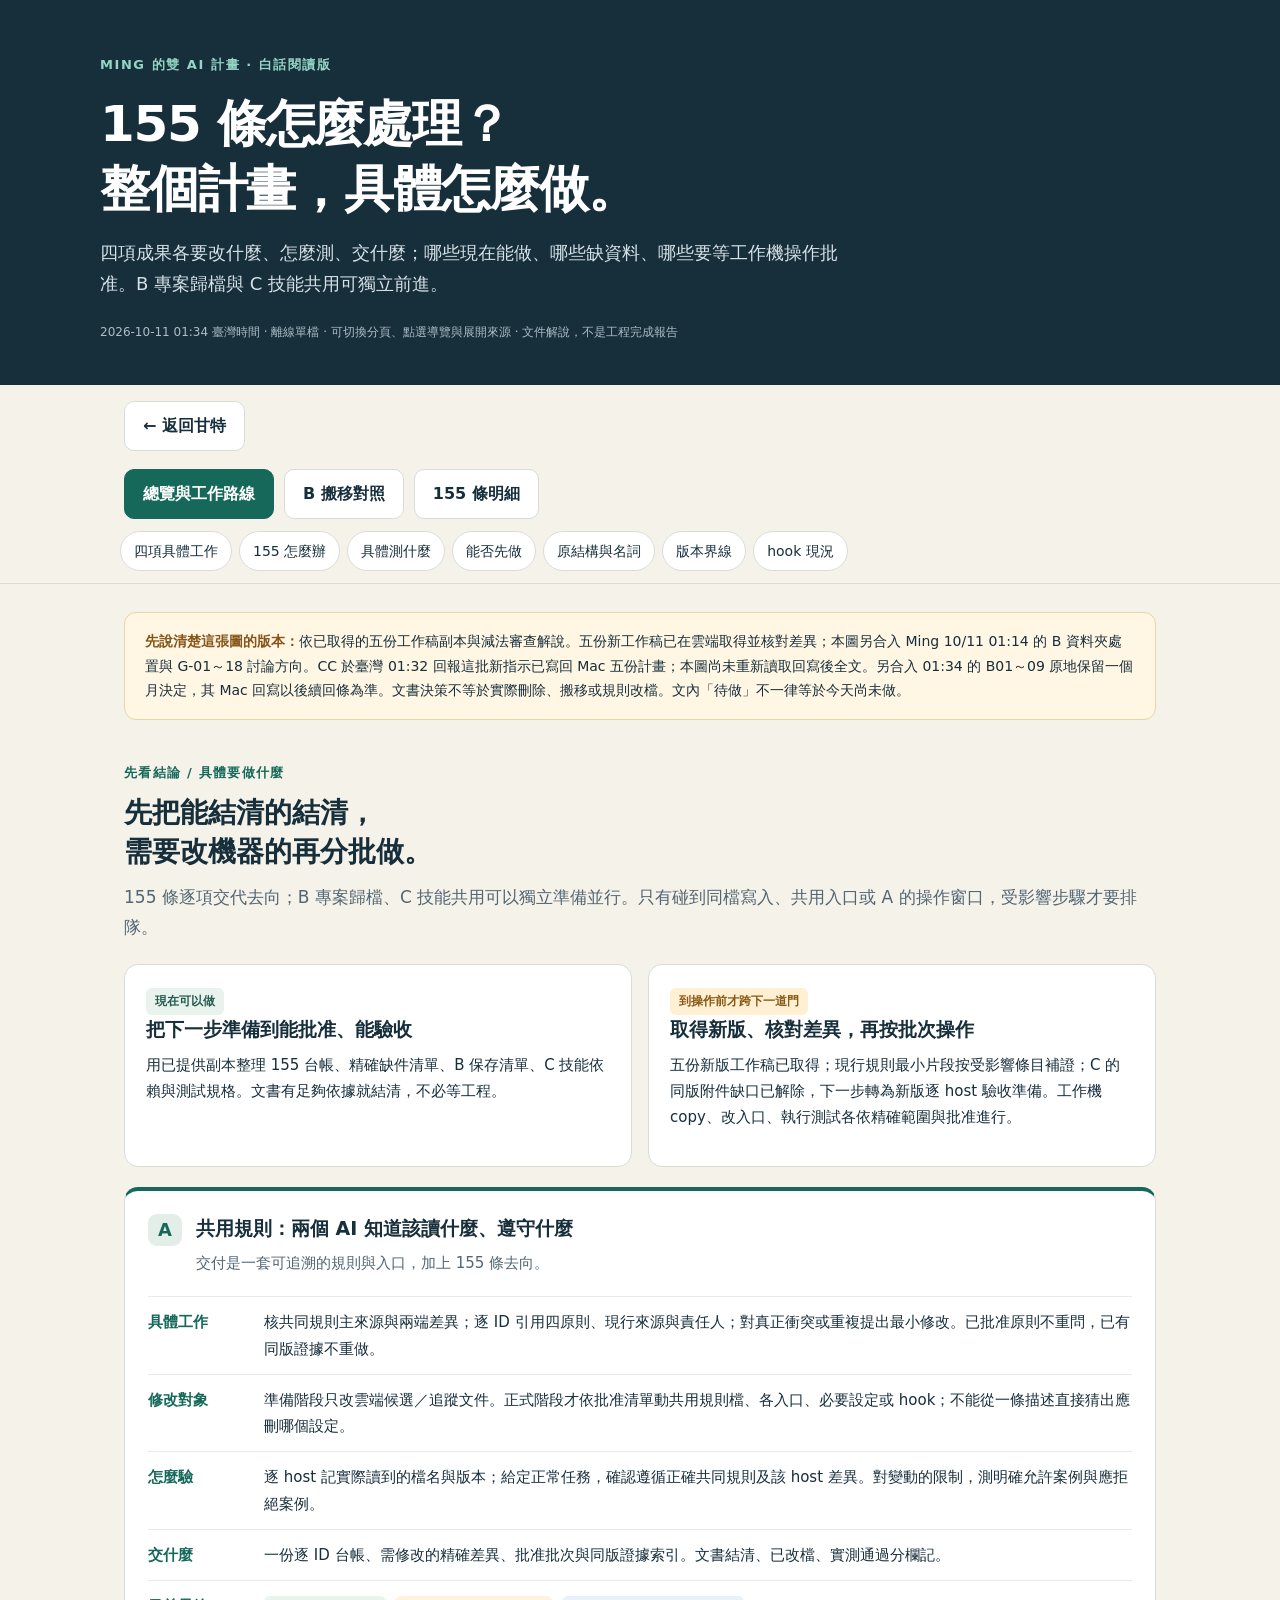
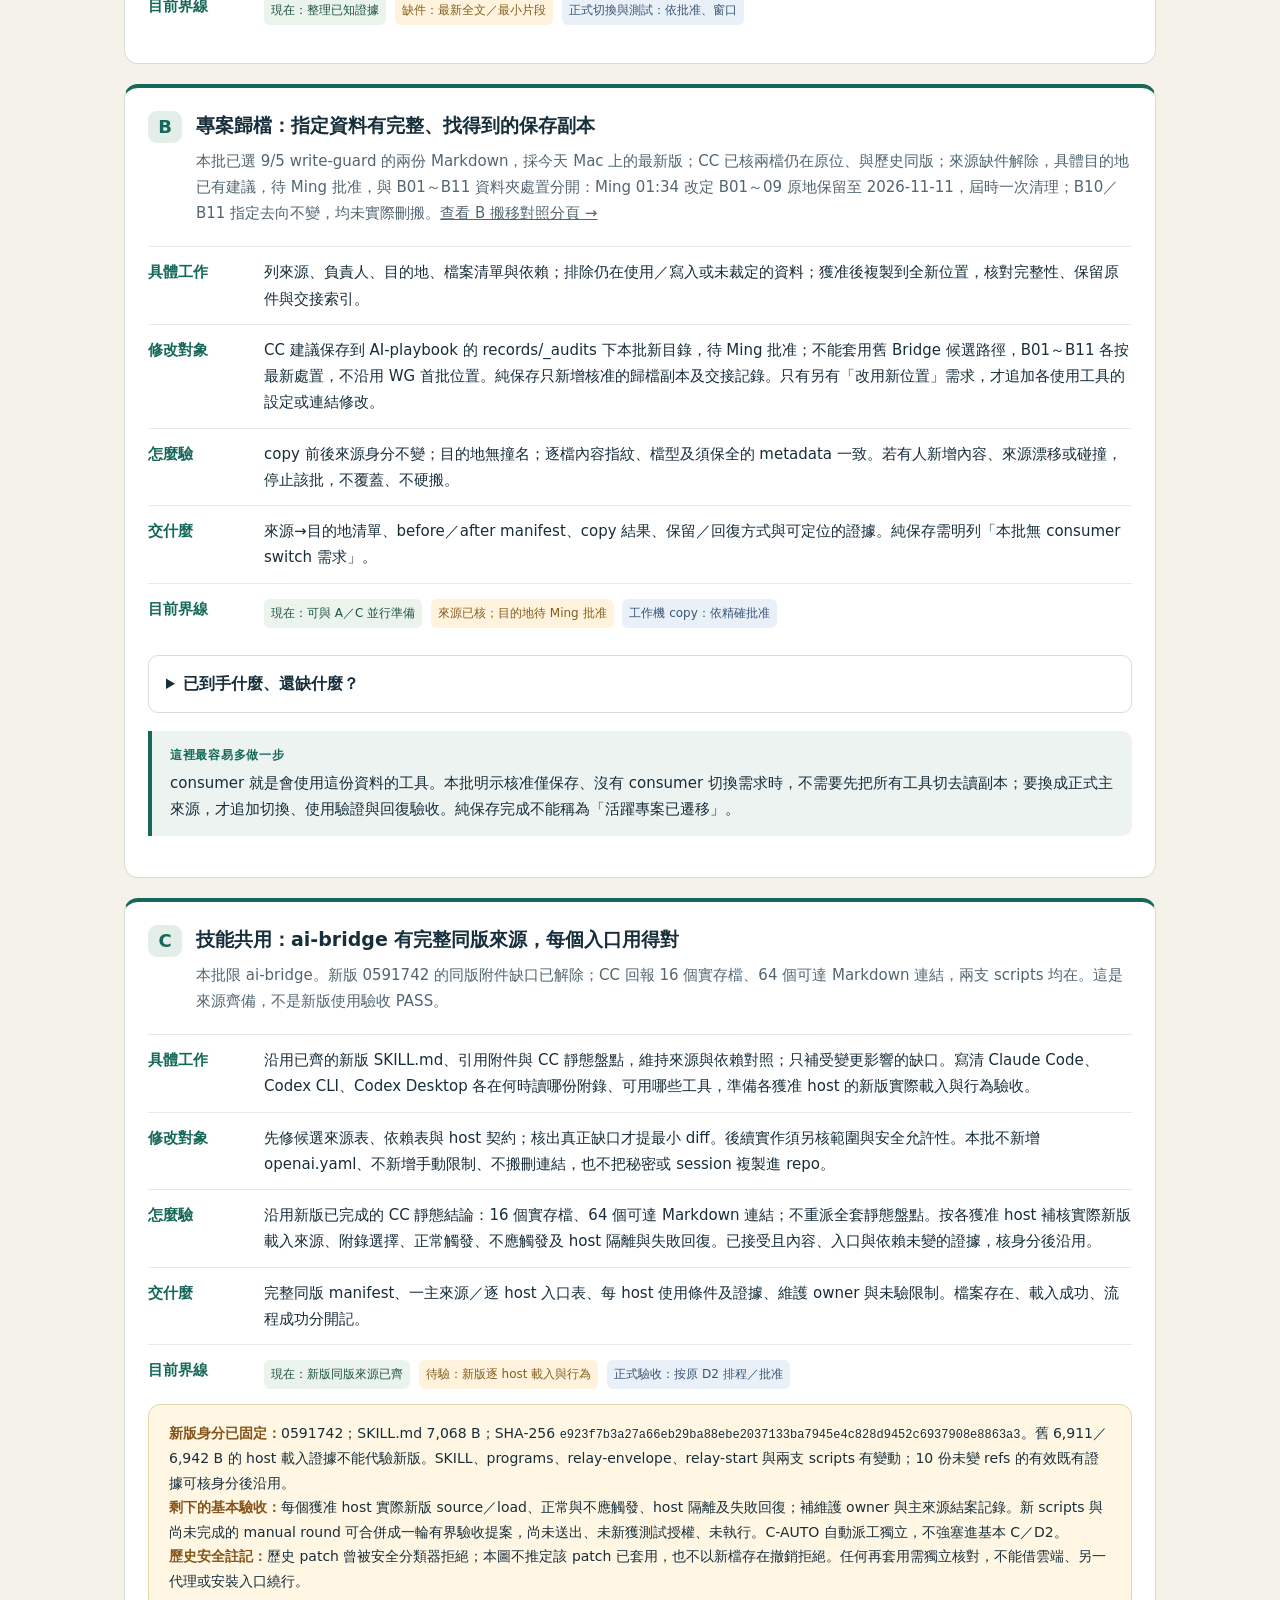
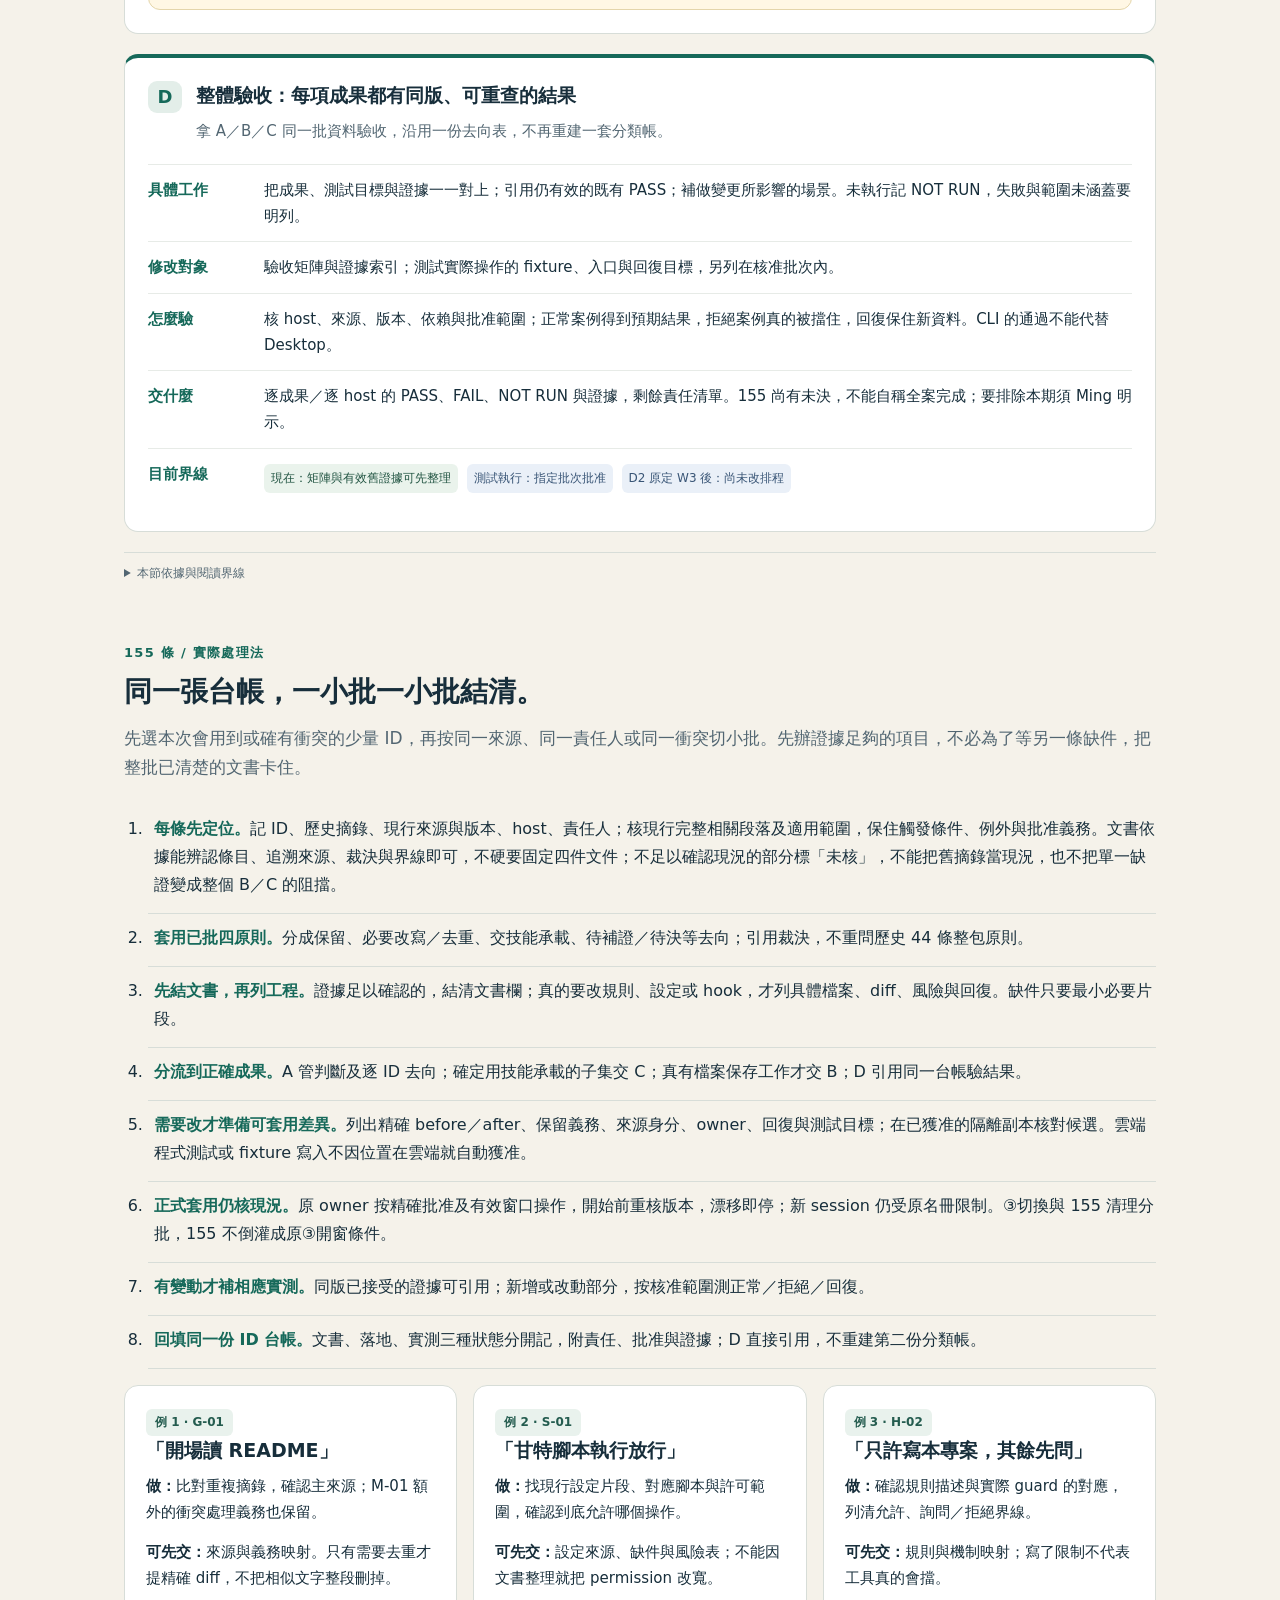
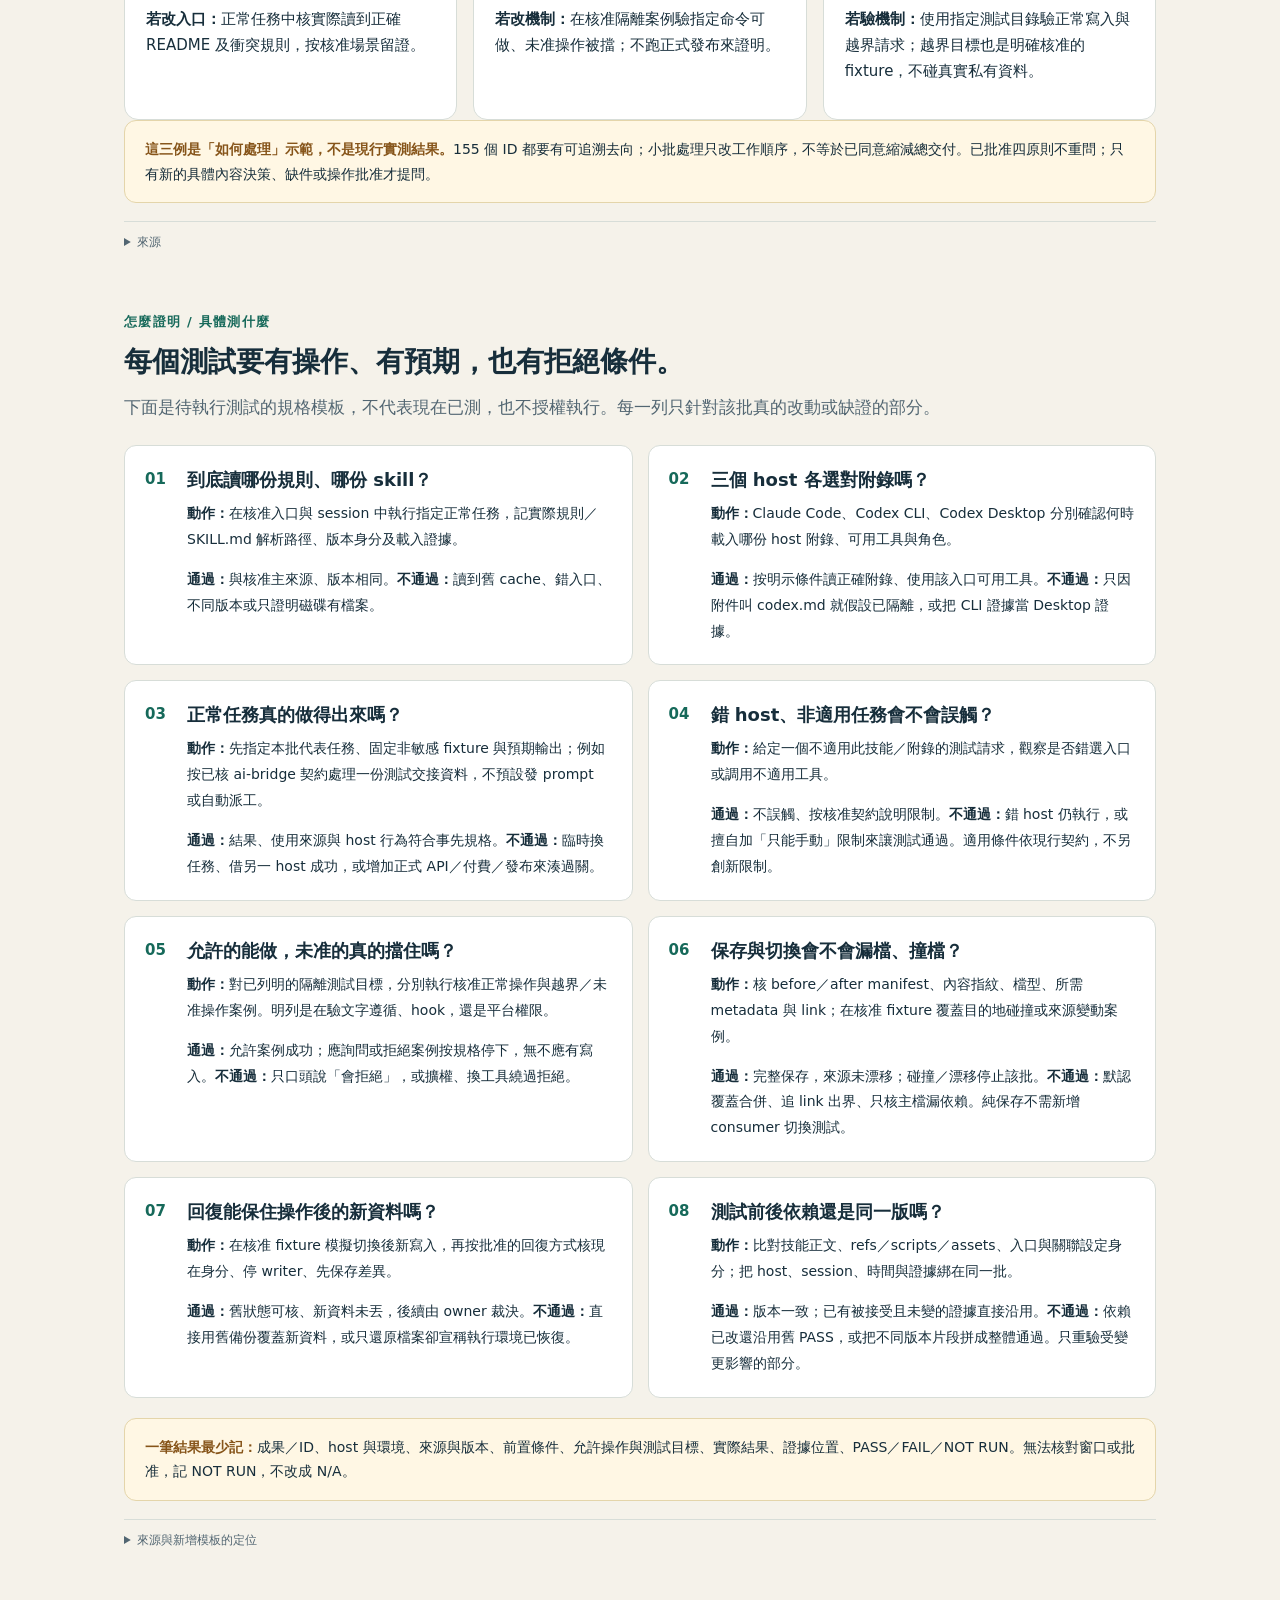
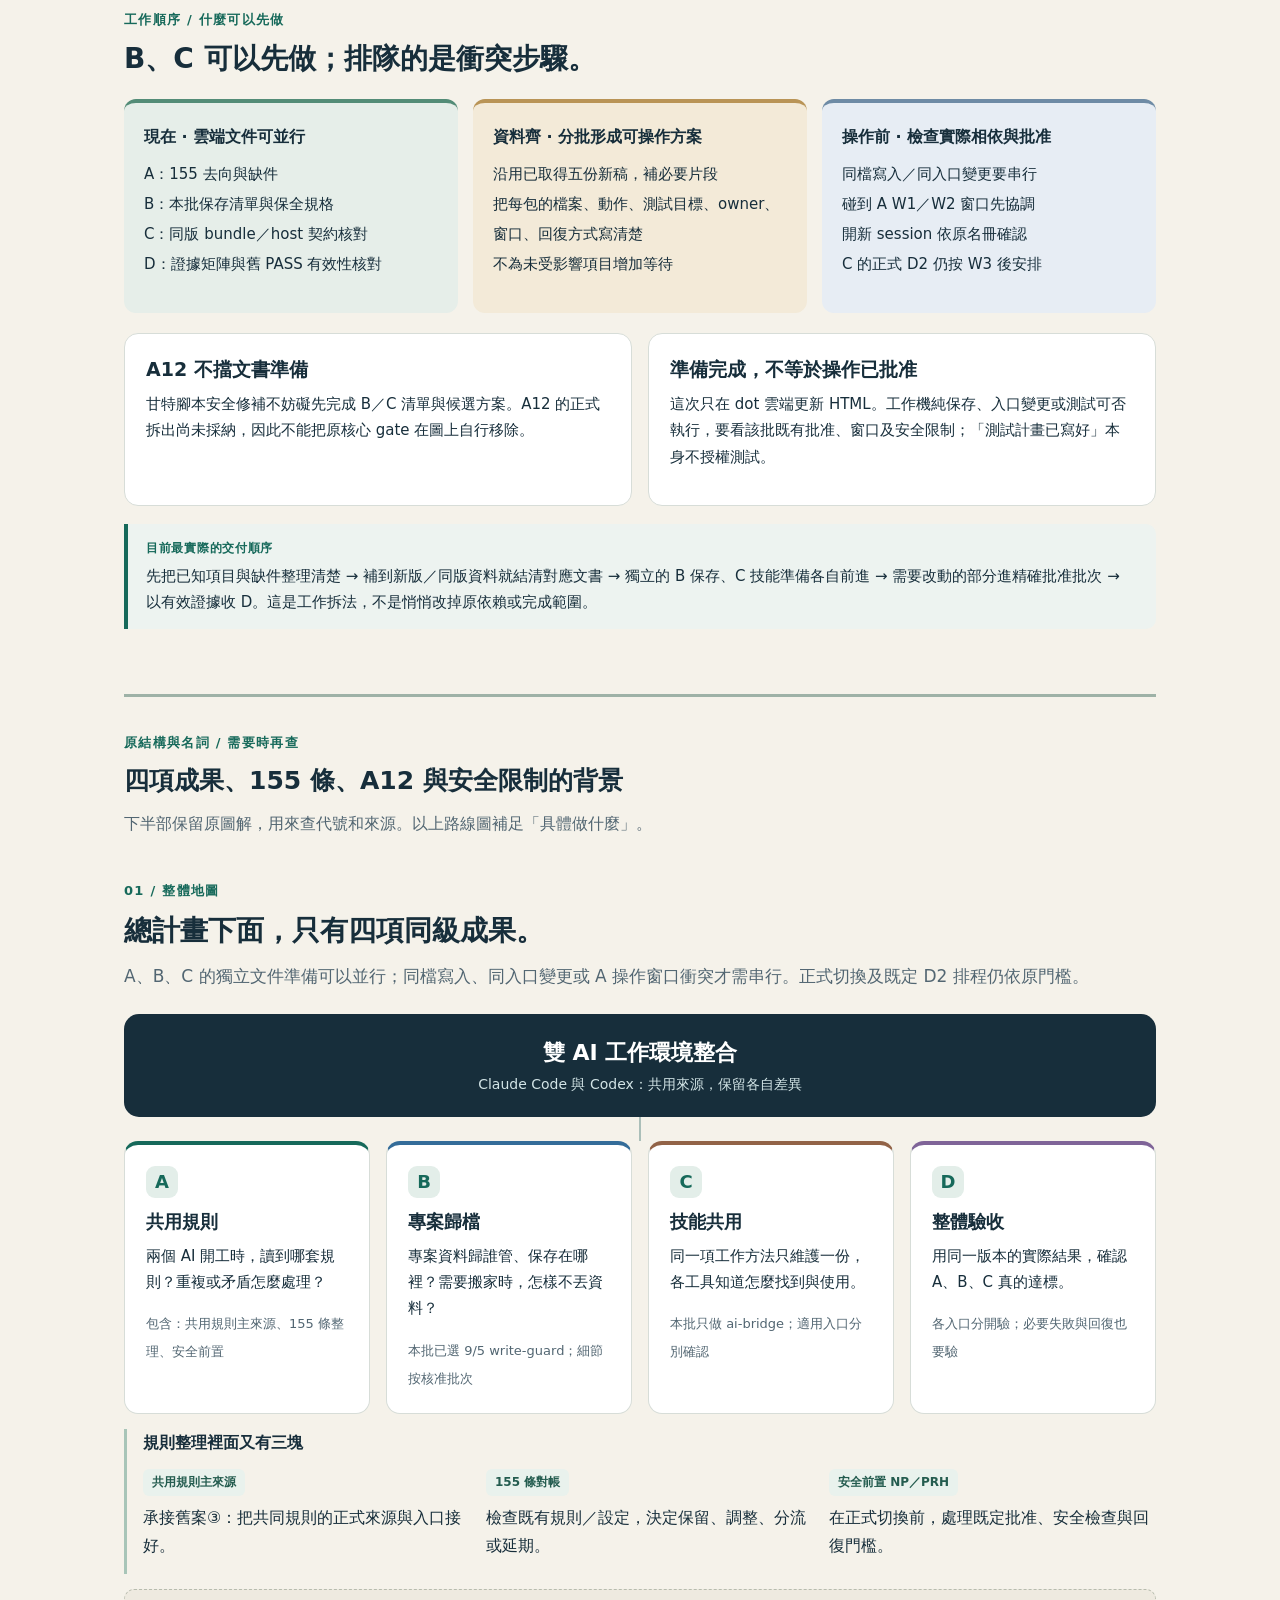
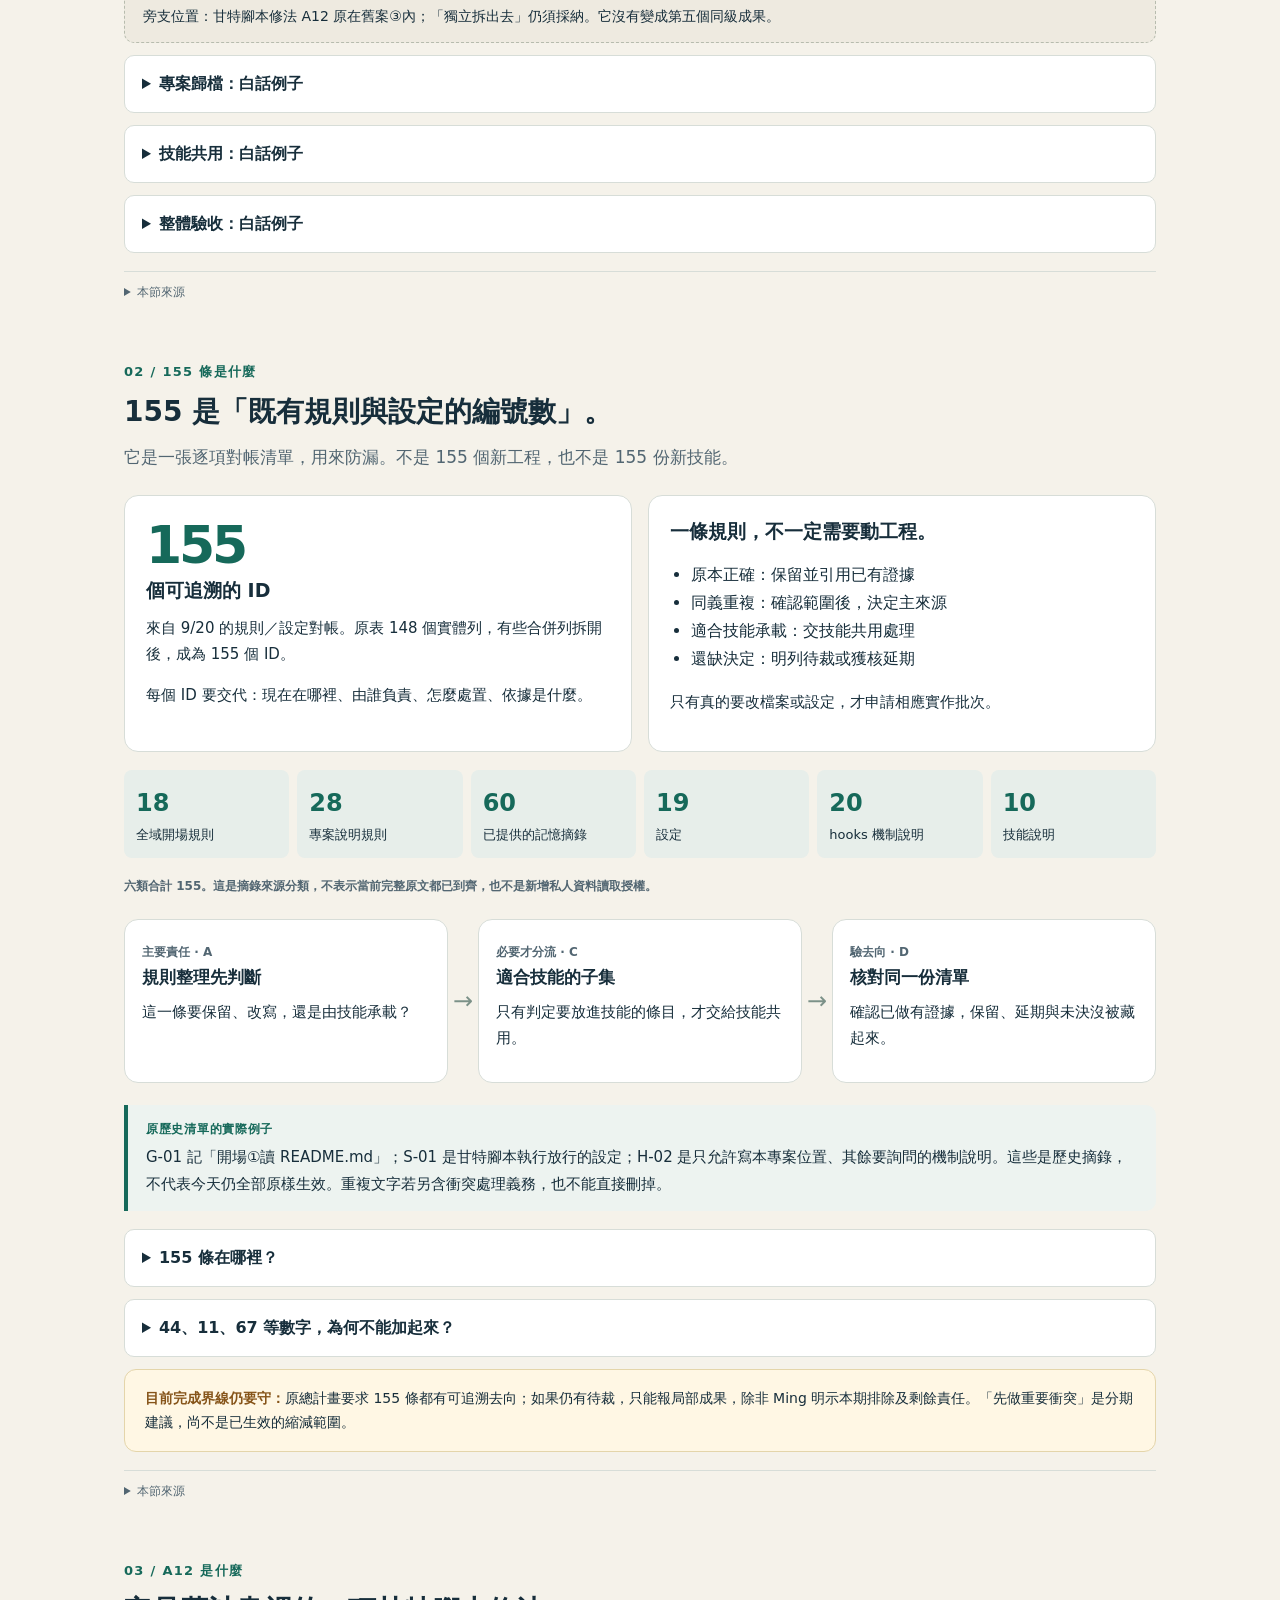
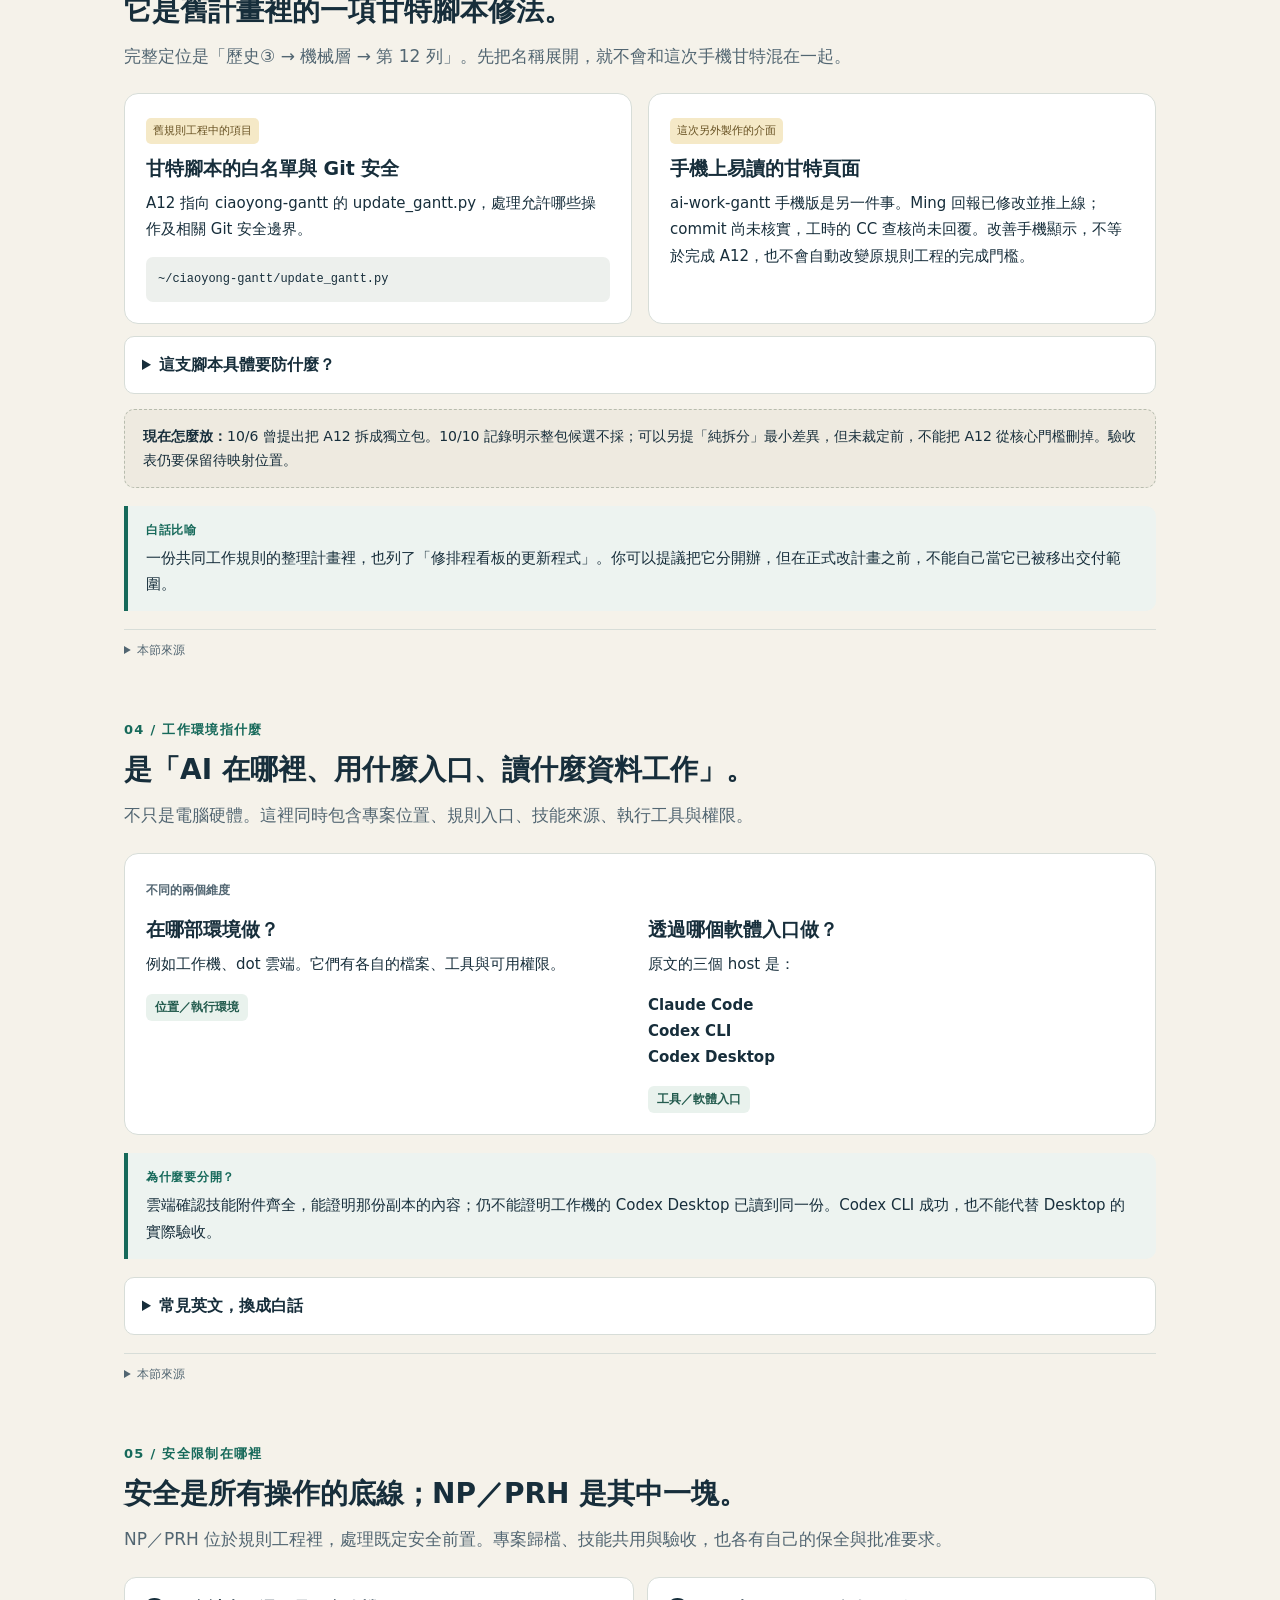
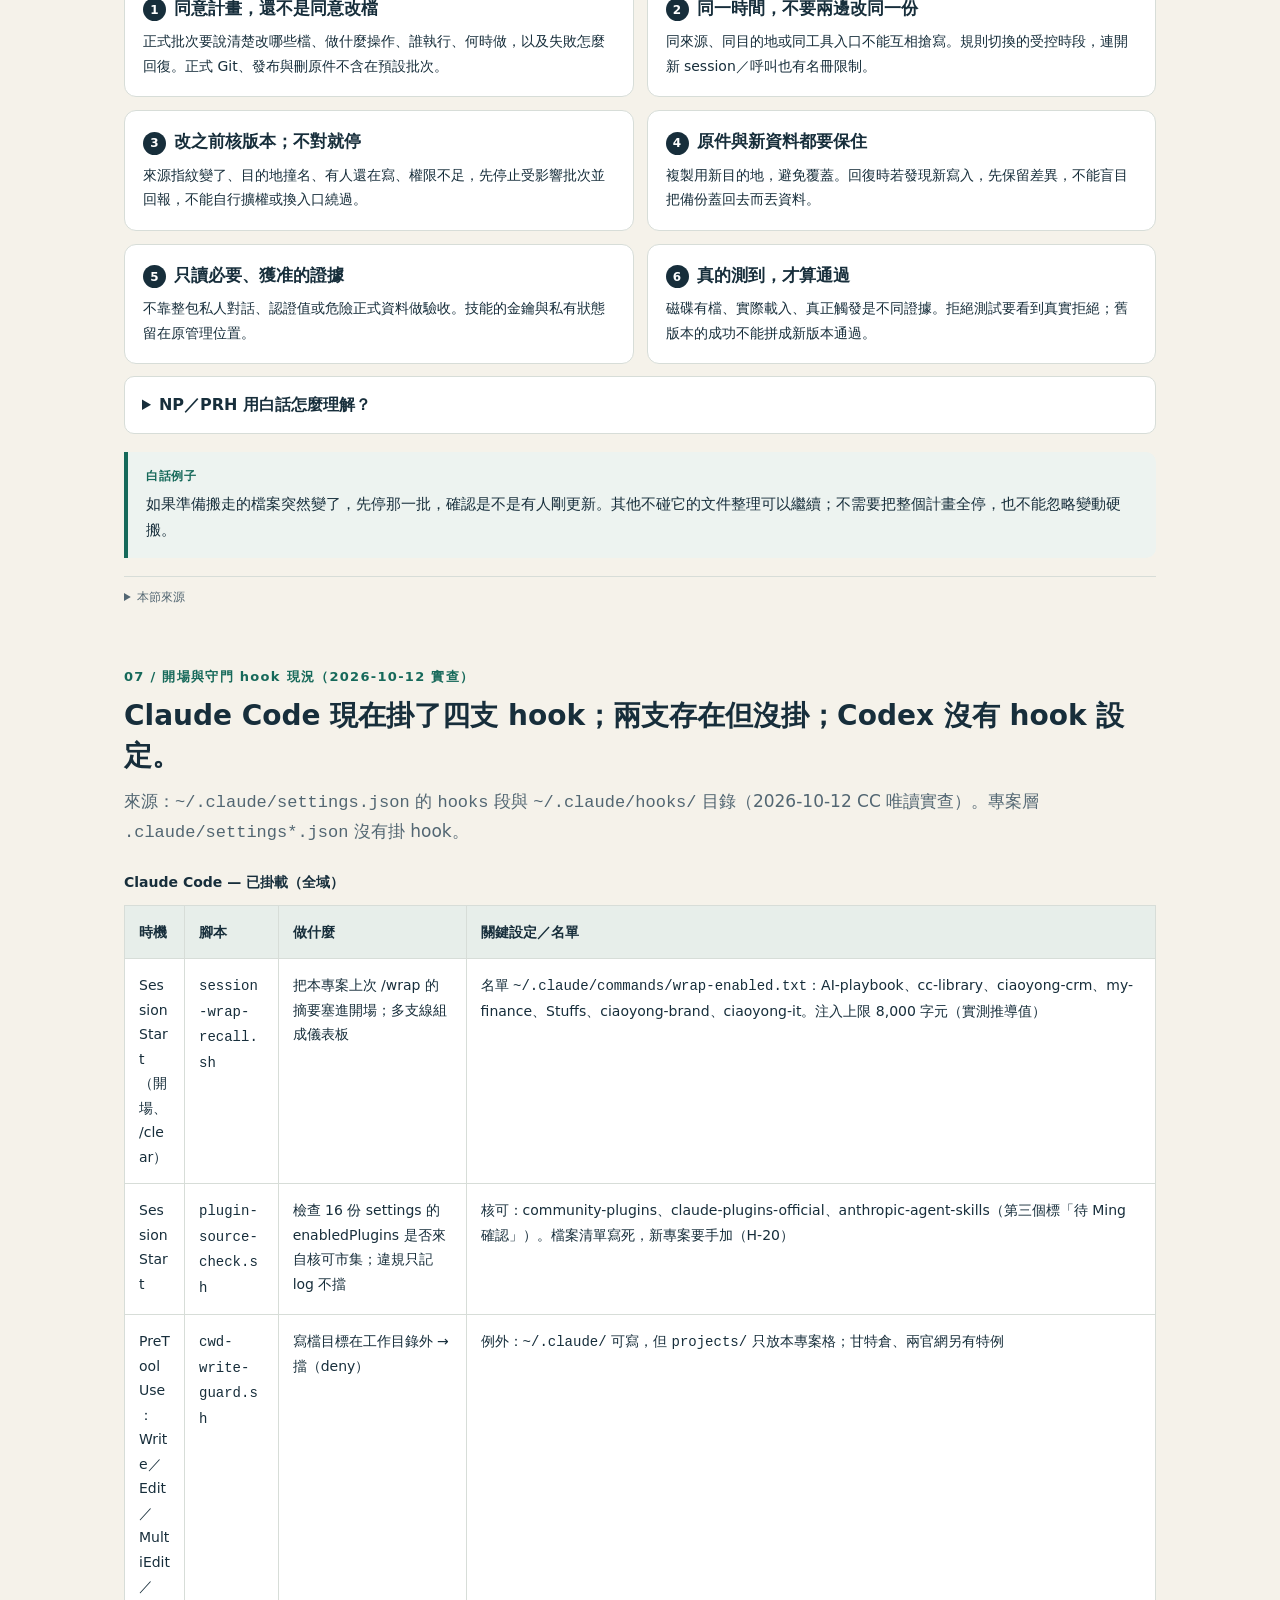
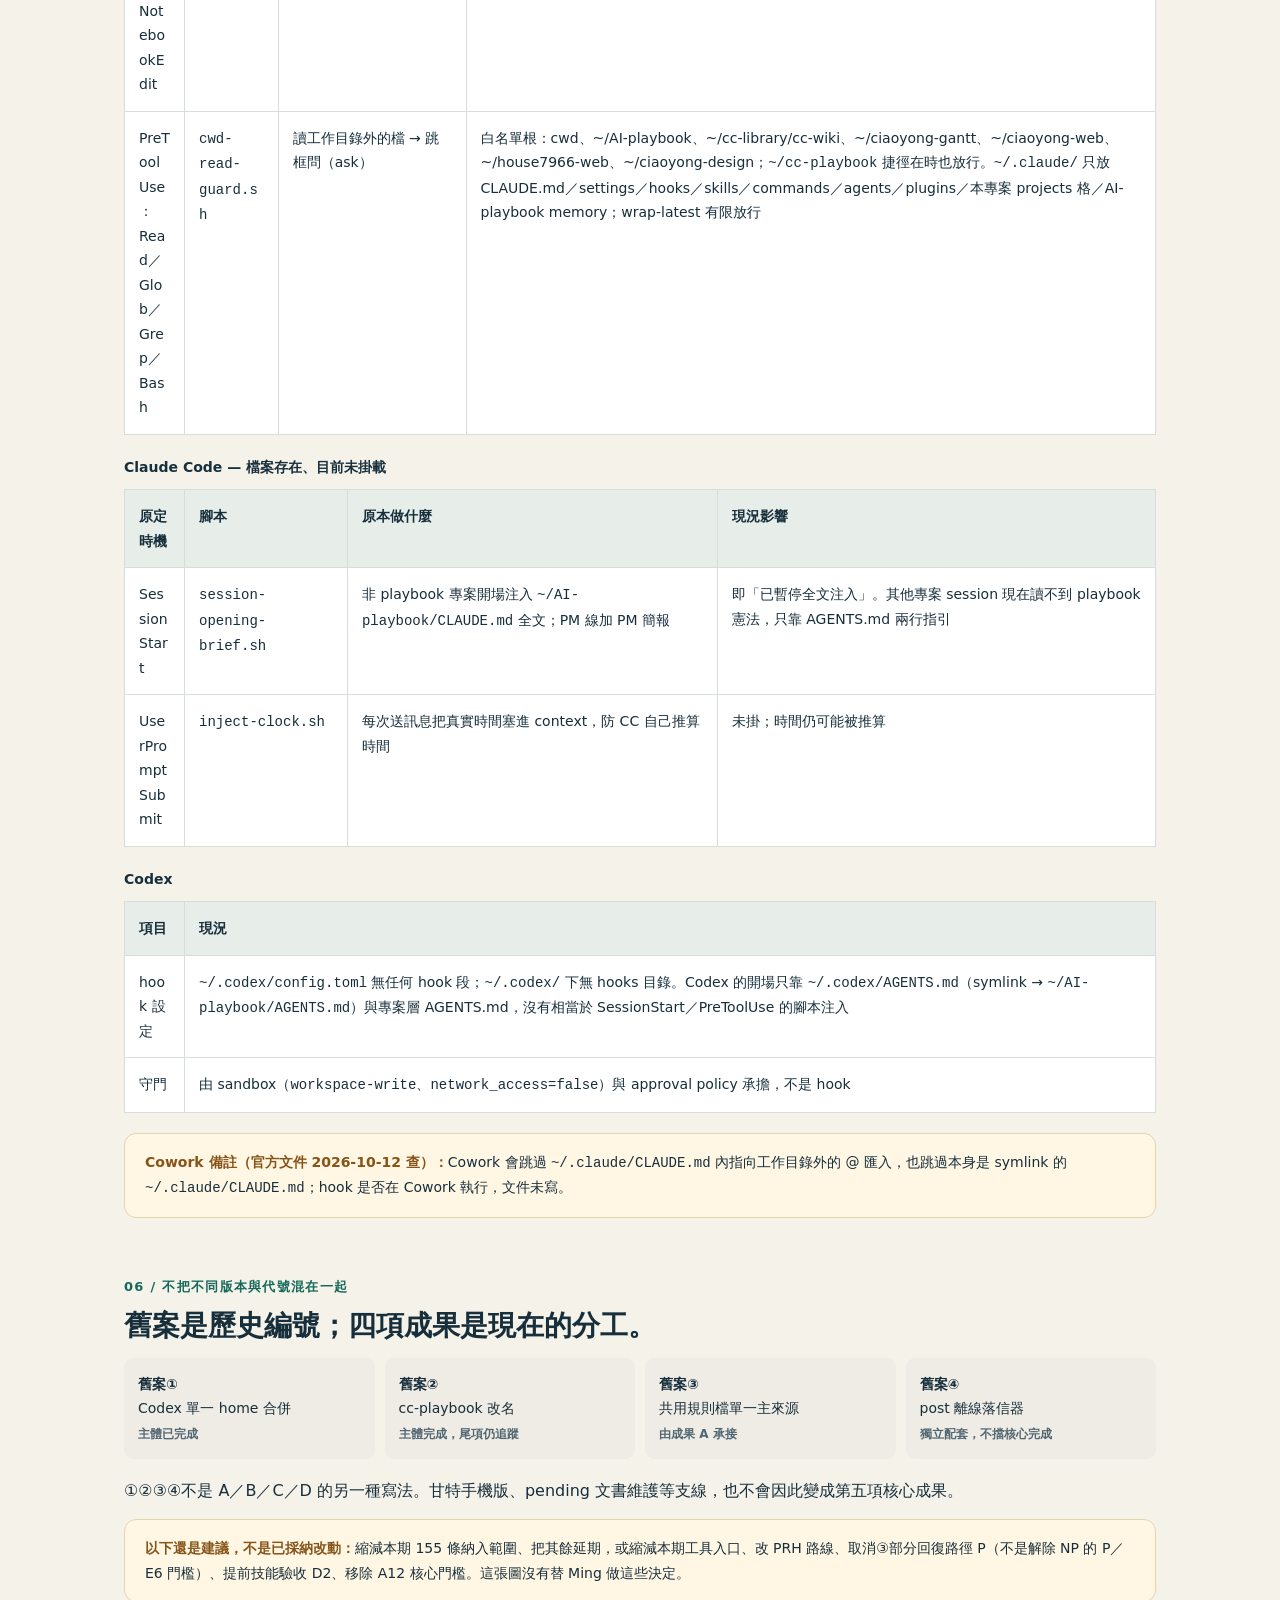
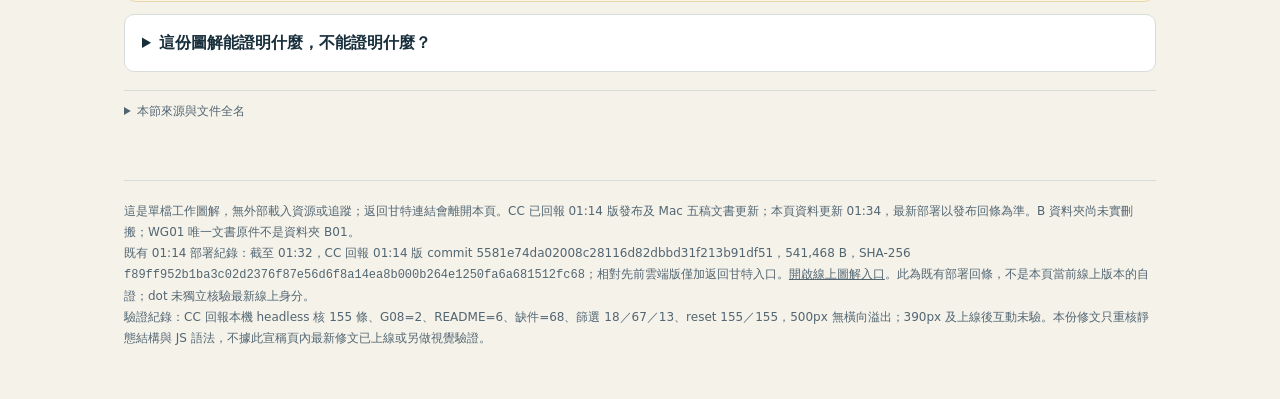
==== commit e8fed55f: "feat: 計畫圖解子頁更新（10/13 B 報告表述補正）；加 .gitignore 排除 README.md、build.py、.DS_Store Co-Authored-By: Claude O" ====
--- a/ai-integration/index.html
+++ b/ai-integration/index.html
@@ -11,7 +11,7 @@
 <header><div><div class="eyebrow">MING 的雙 AI 計畫 · 白話閱讀版</div><h1>155 條怎麼處理？<br>整個計畫，具體怎麼做。</h1><p>四項成果各要改什麼、怎麼測、交什麼；哪些現在能做、哪些缺資料、哪些要等工作機操作批准。B 專案歸檔與 C 技能共用可獨立前進。</p><div class="meta">2026-10-11 01:34 臺灣時間 · 離線單檔 · 可切換分頁、點選導覽與展開來源 · 文件解說，不是工程完成報告</div></div></header>
 <div style="max-width:1080px;margin:auto;padding:16px 24px 0"><a class="return-link" href="https://mingleo1111.github.io/ai-work-gantt/">← 返回甘特</a></div>
 <div class="tabbar" aria-label="圖解分頁"><a id="tab-overview" href="#overview" aria-controls="overview">總覽與工作路線</a><a id="tab-b-move" href="#b-move" aria-controls="b-move">B 搬移對照</a><a id="tab-rules-list" href="#rules-list" aria-controls="rules-list">155 條明細</a></div>
-<div id="overview" class="tab-panel" tabindex="-1" aria-labelledby="tab-overview"><nav aria-label="章節導覽"><div><a href="#roadmap">四項具體工作</a><a href="#batches">155 怎麼辦</a><a href="#test-plan">具體測什麼</a><a href="#parallel">能否先做</a><a href="#map">原結構與名詞</a><a href="#version">版本界線</a></div></nav>
+<div id="overview" class="tab-panel" tabindex="-1" aria-labelledby="tab-overview"><nav aria-label="章節導覽"><div><a href="#roadmap">四項具體工作</a><a href="#batches">155 怎麼辦</a><a href="#test-plan">具體測什麼</a><a href="#parallel">能否先做</a><a href="#map">原結構與名詞</a><a href="#version">版本界線</a><a href="#hooks">hook 現況</a></div></nav>
 <main>
 <div class="notice"><strong>先說清楚這張圖的版本：</strong>依已取得的五份工作稿副本與減法審查解說。五份新工作稿已在雲端取得並核對差異；本圖另合入 Ming 10/11 01:14 的 B 資料夾處置與 G-01～18 討論方向。CC 於臺灣 01:32 回報這批新指示已寫回 Mac 五份計畫；本圖尚未重新讀取回寫後全文。另合入 01:34 的 B01～09 原地保留一個月決定，其 Mac 回寫以後續回條為準。文書決策不等於實際刪除、搬移或規則改檔。文內「待做」不一律等於今天尚未做。</div>
 <section id="roadmap"><span class="section-no">先看結論 / 具體要做什麼</span><h2>先把能結清的結清，<br>需要改機器的再分批做。</h2><p class="lead">155 條逐項交代去向；B 專案歸檔、C 技能共用可以獨立準備並行。只有碰到同檔寫入、共用入口或 A 的操作窗口，受影響步驟才要排隊。</p>
@@ -97,6 +97,24 @@
 <div class="example"><strong>白話例子</strong>如果準備搬走的檔案突然變了，先停那一批，確認是不是有人剛更新。其他不碰它的文件整理可以繼續；不需要把整個計畫全停，也不能忽略變動硬搬。</div>
 <details class="source"><summary>本節來源</summary><p>總計畫 §共同規劃審查活動與依賴順序 L87、§完成與批准界線 L91–93；B《專案歸檔》§批次工作包 L49、§切換與回復 L53–57；C《技能共用》§Host與附件設計原則 L66、§回復、完成與未決 L70；A《共用規則》§驗收必須保留的含義 L74–78、§完成、回復與阻擋 L84；D《整體驗收》§證據格式與效力 L46–50。</p></details>
 </section>
+<section id="hooks"><span class="section-no">07 / 開場與守門 hook 現況（2026-10-12 實查）</span><h2>Claude Code 現在掛了四支 hook；兩支存在但沒掛；Codex 沒有 hook 設定。</h2>
+<p class="lead">來源：<code>~/.claude/settings.json</code> 的 <code>hooks</code> 段與 <code>~/.claude/hooks/</code> 目錄（2026-10-12 CC 唯讀實查）。專案層 <code>.claude/settings*.json</code> 沒有掛 hook。</p>
+<table class="move-table"><caption>Claude Code — 已掛載（全域）</caption><thead><tr><th>時機</th><th>腳本</th><th>做什麼</th><th>關鍵設定／名單</th></tr></thead><tbody>
+<tr><td>SessionStart（開場、/clear）</td><td><code>session-wrap-recall.sh</code></td><td>把本專案上次 /wrap 的摘要塞進開場；多支線組成儀表板</td><td>名單 <code>~/.claude/commands/wrap-enabled.txt</code>：AI-playbook、cc-library、ciaoyong-crm、my-finance、Stuffs、ciaoyong-brand、ciaoyong-it。注入上限 8,000 字元（實測推導值）</td></tr>
+<tr><td>SessionStart</td><td><code>plugin-source-check.sh</code></td><td>檢查 16 份 settings 的 enabledPlugins 是否來自核可市集；違規只記 log 不擋</td><td>核可：community-plugins、claude-plugins-official、anthropic-agent-skills（第三個標「待 Ming 確認」）。檔案清單寫死，新專案要手加（H-20）</td></tr>
+<tr><td>PreToolUse：Write／Edit／MultiEdit／NotebookEdit</td><td><code>cwd-write-guard.sh</code></td><td>寫檔目標在工作目錄外 → 擋（deny）</td><td>例外：<code>~/.claude/</code> 可寫，但 <code>projects/</code> 只放本專案格；甘特倉、兩官網另有特例</td></tr>
+<tr><td>PreToolUse：Read／Glob／Grep／Bash</td><td><code>cwd-read-guard.sh</code></td><td>讀工作目錄外的檔 → 跳框問（ask）</td><td>白名單根：cwd、~/AI-playbook、~/cc-library/cc-wiki、~/ciaoyong-gantt、~/ciaoyong-web、~/house7966-web、~/ciaoyong-design；<code>~/cc-playbook</code> 捷徑在時也放行。<code>~/.claude/</code> 只放 CLAUDE.md／settings／hooks／skills／commands／agents／plugins／本專案 projects 格／AI-playbook memory；wrap-latest 有限放行</td></tr>
+</tbody></table>
+<table class="move-table"><caption>Claude Code — 檔案存在、目前未掛載</caption><thead><tr><th>原定時機</th><th>腳本</th><th>原本做什麼</th><th>現況影響</th></tr></thead><tbody>
+<tr><td>SessionStart</td><td><code>session-opening-brief.sh</code></td><td>非 playbook 專案開場注入 <code>~/AI-playbook/CLAUDE.md</code> 全文；PM 線加 PM 簡報</td><td>即「已暫停全文注入」。其他專案 session 現在讀不到 playbook 憲法，只靠 AGENTS.md 兩行指引</td></tr>
+<tr><td>UserPromptSubmit</td><td><code>inject-clock.sh</code></td><td>每次送訊息把真實時間塞進 context，防 CC 自己推算時間</td><td>未掛；時間仍可能被推算</td></tr>
+</tbody></table>
+<table class="move-table"><caption>Codex</caption><thead><tr><th>項目</th><th>現況</th></tr></thead><tbody>
+<tr><td>hook 設定</td><td><code>~/.codex/config.toml</code> 無任何 hook 段；<code>~/.codex/</code> 下無 hooks 目錄。Codex 的開場只靠 <code>~/.codex/AGENTS.md</code>（symlink → <code>~/AI-playbook/AGENTS.md</code>）與專案層 AGENTS.md，沒有相當於 SessionStart／PreToolUse 的腳本注入</td></tr>
+<tr><td>守門</td><td>由 sandbox（<code>workspace-write</code>、<code>network_access=false</code>）與 approval policy 承擔，不是 hook</td></tr>
+</tbody></table>
+<div class="notice"><strong>Cowork 備註（官方文件 2026-10-12 查）：</strong>Cowork 會跳過 <code>~/.claude/CLAUDE.md</code> 內指向工作目錄外的 @ 匯入，也跳過本身是 symlink 的 <code>~/.claude/CLAUDE.md</code>；hook 是否在 Cowork 執行，文件未寫。</div>
+</section>
 <section id="version"><span class="section-no">06 / 不把不同版本與代號混在一起</span><h2>舊案是歷史編號；四項成果是現在的分工。</h2>
 <div class="history"><div><b>舊案①</b>Codex 單一 home 合併<br><span class="mini-label">主體已完成</span></div><div><b>舊案②</b>cc-playbook 改名<br><span class="mini-label">主體完成，尾項仍追蹤</span></div><div><b>舊案③</b>共用規則檔單一主來源<br><span class="mini-label">由成果 A 承接</span></div><div><b>舊案④</b>post 離線落信器<br><span class="mini-label">獨立配套，不擋核心完成</span></div></div>
 <p style="margin-top:18px">①②③④不是 A／B／C／D 的另一種寫法。甘特手機版、pending 文書維護等支線，也不會因此變成第五項核心成果。</p>
@@ -107,29 +125,33 @@
 <div class="footer">這是單檔工作圖解，無外部載入資源或追蹤；返回甘特連結會離開本頁。CC 已回報 01:14 版發布及 Mac 五稿文書更新；本頁資料更新 01:34，最新部署以發布回條為準。B 資料夾尚未實刪搬；WG01 唯一文書原件不是資料夾 B01。<br><span id="publication-record">既有 01:14 部署紀錄：截至 01:32，CC 回報 01:14 版 commit 5581e74da02008c28116d82dbbd31f213b91df51，541,468 B，SHA-256 <span class="hash">f89ff952b1ba3c02d2376f87e56d6f8a14ea8b000b264e1250fa6a681512fc68</span>；相對先前雲端版僅加返回甘特入口。<a href="https://mingleo1111.github.io/ai-work-gantt/ai-integration/">開啟線上圖解入口</a>。此為既有部署回條，不是本頁當前線上版本的自證；dot 未獨立核驗最新線上身分。</span><br>驗證紀錄：CC 回報本機 headless 核 155 條、G08=2、README=6、缺件=68、篩選 18／67／13、reset 155／155，500px 無橫向溢出；390px 及上線後互動未驗。本份修文只重核靜態結構與 JS 語法，不據此宣稱頁內最新修文已上線或另做視覺驗證。</div>
 </main></div>
 <div id="b-move" class="tab-panel" tabindex="-1" aria-labelledby="tab-b-move"><main>
-<section><span class="section-no">B / 來源 → 目的地</span><h2>B 搬移對照</h2><p class="lead">B01～B11 是這次列出的 11 個資料夾，不是所有資料的完整清單。Ming 01:34 改定前九項原地保留一個月至 2026-11-11，屆時一次清理；另兩項去向不變。本輪只改計畫，尚未實刪或搬移。</p><a class="return-link" href="#overview">← 返回總覽</a>
-<div class="notice" style="margin-top:20px"><strong>這張表不是執行清單：</strong>來源取自 10/08 唯讀盤點 §5／§6，處置按 Ming 10/11 01:34 最新指示更新，取代前九項立即刪除的解讀。B01～09 指九個 ai-bridge 方法交付資料夾，不是下方 WG01／WG02 兩文件。B01～09 現在不刪、不搬，原地保留一個月，並非永久保存；2026-11-11 到期先核新增內容及引用，再按可回復清理方式處理；若不可回復刪除，須另確認。此 HTML 不執行刪除或搬移。</div>
-<table class="move-table"><caption>B01～B11｜Ming 最新處置與執行界線</caption><thead><tr><th scope="col">項次</th><th scope="col">目前來源</th><th scope="col">最新處置／目的地</th><th scope="col">歸屬與目前狀態</th></tr></thead><tbody><tr><td data-label="項次">B01</td><td data-label="目前來源"><span class="path">~/Documents/工作環境/ai-bridge-evolution-handoff-20261006/</span></td><td data-label="最新處置／目的地"><strong>原地保留一個月</strong><p>保留至 2026-11-11，屆時一次清理；不套原歸檔目的地。</p></td><td data-label="歸屬與目前狀態"><b>ai-bridge 方法交付資料夾</b><p>原地保留至 2026-11-11，屆時一次清理；未執行。到期先核新增／引用；不可回復刪除另確認。</p></td></tr>
-<tr><td data-label="項次">B02</td><td data-label="目前來源"><span class="path">~/Documents/工作環境/ai-bridge-evolution-update-20261006/</span></td><td data-label="最新處置／目的地"><strong>原地保留一個月</strong><p>保留至 2026-11-11，屆時一次清理；不套原歸檔目的地。</p></td><td data-label="歸屬與目前狀態"><b>ai-bridge 方法交付資料夾</b><p>原地保留至 2026-11-11，屆時一次清理；未執行。到期先核新增／引用；不可回復刪除另確認。</p></td></tr>
-<tr><td data-label="項次">B03</td><td data-label="目前來源"><span class="path">~/Documents/工作環境/ai-bridge-relay-context-fix-20261007/</span></td><td data-label="最新處置／目的地"><strong>原地保留一個月</strong><p>保留至 2026-11-11，屆時一次清理；不套原歸檔目的地。</p></td><td data-label="歸屬與目前狀態"><b>ai-bridge 方法交付資料夾</b><p>原地保留至 2026-11-11，屆時一次清理；未執行。到期先核新增／引用；不可回復刪除另確認。</p></td></tr>
-<tr><td data-label="項次">B04</td><td data-label="目前來源"><span class="path">~/Documents/工作環境/ai-bridge-roles-programs-20261006/</span></td><td data-label="最新處置／目的地"><strong>原地保留一個月</strong><p>保留至 2026-11-11，屆時一次清理；不套原歸檔目的地。</p></td><td data-label="歸屬與目前狀態"><b>ai-bridge 方法交付資料夾</b><p>原地保留至 2026-11-11，屆時一次清理；未執行。到期先核新增／引用；不可回復刪除另確認。</p></td></tr>
-<tr><td data-label="項次">B05</td><td data-label="目前來源"><span class="path">~/Documents/工作環境/ai-bridge-v4-20261006/</span></td><td data-label="最新處置／目的地"><strong>原地保留一個月</strong><p>保留至 2026-11-11，屆時一次清理；不套原歸檔目的地。</p></td><td data-label="歸屬與目前狀態"><b>ai-bridge 方法交付資料夾</b><p>原地保留至 2026-11-11，屆時一次清理；未執行。到期先核新增／引用；不可回復刪除另確認。</p></td></tr>
-<tr><td data-label="項次">B06</td><td data-label="目前來源"><span class="path">~/Documents/工作環境/ai-bridge-v5-20261006/</span></td><td data-label="最新處置／目的地"><strong>原地保留一個月</strong><p>保留至 2026-11-11，屆時一次清理；不套原歸檔目的地。</p></td><td data-label="歸屬與目前狀態"><b>ai-bridge 方法交付資料夾</b><p>原地保留至 2026-11-11，屆時一次清理；未執行。到期先核新增／引用；不可回復刪除另確認。</p></td></tr>
-<tr><td data-label="項次">B07</td><td data-label="目前來源"><span class="path">~/Documents/工作環境/ai-bridge-v6-20261006/</span></td><td data-label="最新處置／目的地"><strong>原地保留一個月</strong><p>保留至 2026-11-11，屆時一次清理；不套原歸檔目的地。</p></td><td data-label="歸屬與目前狀態"><b>ai-bridge 方法交付資料夾</b><p>原地保留至 2026-11-11，屆時一次清理；未執行。到期先核新增／引用；不可回復刪除另確認。</p></td></tr>
-<tr><td data-label="項次">B08</td><td data-label="目前來源"><span class="path">~/Documents/工作環境/ai-bridge-worker-roles-20261007/</span></td><td data-label="最新處置／目的地"><strong>原地保留一個月</strong><p>保留至 2026-11-11，屆時一次清理；不套原歸檔目的地。</p></td><td data-label="歸屬與目前狀態"><b>ai-bridge 方法交付資料夾</b><p>原地保留至 2026-11-11，屆時一次清理；未執行。到期先核新增／引用；不可回復刪除另確認。</p></td></tr>
-<tr><td data-label="項次">B09</td><td data-label="目前來源"><span class="path">~/Documents/工作環境/ai-bridge-zh-hant-20261007/</span></td><td data-label="最新處置／目的地"><strong>原地保留一個月</strong><p>保留至 2026-11-11，屆時一次清理；不套原歸檔目的地。</p></td><td data-label="歸屬與目前狀態"><b>ai-bridge 方法交付資料夾</b><p>原地保留至 2026-11-11，屆時一次清理；未執行。到期先核新增／引用；不可回復刪除另確認。</p></td></tr>
-<tr><td data-label="項次">B10</td><td data-label="目前來源"><span class="path">~/Documents/工作環境/healthcheck-review-migration/</span></td><td data-label="最新處置／目的地"><span class="path">/Users/cc-work/cc-library/output</span><p>Ming 指定的目的父目錄；是否保留原資料夾名作子目錄，待具體搬移清單確認。</p></td><td data-label="歸屬與目前狀態"><b>cc-library／wiki-review</b><p>去向已指定，尚未實際搬移。不得假定覆蓋父目錄；逐檔清單、引用、writer 及撞名處理待核。</p></td></tr>
-<tr><td data-label="項次">B11</td><td data-label="目前來源"><span class="path">~/Documents/喬雍 3/</span></td><td data-label="最新處置／目的地"><span class="path">/Users/cc-work/ciaoyong-brand/raw</span><p>Ming 指定的目的父目錄；是否保留原資料夾名作子目錄，待具體搬移清單確認。</p></td><td data-label="歸屬與目前狀態"><b>ciaoyong-brand／公司品牌資料</b><p>去向已指定，尚未實際搬移。不得假定覆蓋父目錄；逐檔清單、引用、writer 及撞名處理待核。</p></td></tr>
-</tbody></table>
-<div class="card" style="margin-top:20px"><h3>為什麼只列 11 項？其他不是都過時。</h3><p>這 11 項是當時可明確提出去向的子集，不是完整盤點，也不是依日期排出的刪除清單。未列資料保留待逐項判斷：</p><ul><li><b>使用中：</b>可能有活躍 writer、排程或入口，先維持原位。</li><li><b>歸屬未定：</b>owner、專案根或正式目的地尚未確認。</li><li><b>必要證據：</b>既有計畫、驗收或交接仍引用，不因日期舊就刪。</li><li><b>未完整盤點：</b>只有名稱／metadata 或有限內容，不能推定過期。</li></ul><p>其他項目 Ming 要慢慢看；這輪只按 B01～09 原地保留一個月更新，B10／B11 去向及 G-01～18 討論方向保留，不擴批刪搬。</p></div><div class="source">來源：《2026-10-08-Codex歸檔與共用skills-唯讀增量盤點-01.md》§5 工作環境頂層盤點、§6 歷史計畫精確指到的其他專案。保留原資料，不執行舊腳本、不變更權限。</div></section>
-<section id="b-two-files"><span class="section-no">本次已選 / 兩份 Markdown</span><h2>WG 首批是 write-guard 兩份文件，<br>取今天 Mac 上的最新版。</h2><p class="lead">最小交付：兩份原文，加一份「清單兼收據」。採 archive-copy 純保存，保留原件，不切換 consumer；WG01／WG02 對照原作業說明的 B01／B02；與上表資料夾 B01～B11 不同，不屬於這次九資料夾一個月後清理範圍。</p>
-<div class="grid"><article class="card"><span class="pill">WG01 · 計畫（原文書 B01）</span><h3>write-guard narrowing plan</h3><p>CC 已核仍在原位；以下保留原 repo 相對位置：</p><span class="path">_pending-plans/_archived/2026-09-05-write-guard-projects-narrowing-plan.md</span><p>CC 建議目的地，待 Ming 批准：</p><span class="path">~/AI-playbook/records/_audits/2026-10-11-write-guard-9-5-文書保全-01/payload/2026-09-05-write-guard-projects-narrowing-plan.md</span><span class="status">現存最新版已核 · 5,198 B</span><p class="hash">SHA-256：5a3b6d1ed049f5d647a5301c57ed41ff69829e57b0188a1b62218df8bef4d7b9</p><p>CC 回報：gitignored，為目前唯一 copy；原件須保留。</p></article>
-<article class="card"><span class="pill">WG02 · ADR（原文書 B02）</span><h3>write-guard narrowing decision</h3><p>CC 已核仍在原位；以下保留原 repo 相對位置：</p><span class="path">decisions/0031-2026-09-05-write-guard-projects-narrowing.md</span><p>CC 建議目的地，待 Ming 批准：</p><span class="path">~/AI-playbook/records/_audits/2026-10-11-write-guard-9-5-文書保全-01/payload/0031-2026-09-05-write-guard-projects-narrowing.md</span><span class="status">現存最新版已核 · 3,013 B</span><p class="hash">SHA-256：5743a443dec2f63c702747724c875cb9cee9f02308e8a7f1993419ee34324a68</p><p>CC 回報 Git 版本：5034160；本輪未做 commit。</p></article></div>
-<div class="example"><strong>「今天最新版」已有當次讀取證據</strong>CC 讀取時間為 2026-10-10T16:35:02Z／2026-10-11T00:35:02+08:00；兩份候選皆在原位，當次 bytes／SHA 與歷史相同，來源缺件已解除。copy 前仍核版本與 writer 窗口。目的地已有上述具體建議、待 Ming 批准；資料包另附「清單兼收據.md」，與兩份 payload 分列。上表資料夾 B01～B11 按各自最新決策處理，不沿用 WG 首批位置。</div>
-<ol class="steps"><li><b>沿用 CC 當次來源核對。</b>兩檔均在原位且與歷史同版，不重列來源缺件；正式 copy 前只核是否漂移，不掃全倉或 HOME。</li><li><b>修訂批准卡。</b>將具體目的地、限定兩檔的個資檢查、複製與驗證分清楚；commit 另列批准項，不把審查回覆當執行授權。兩檔 pin、writer 窗口、metadata 範圍與無撞名條件寫入同一份清單兼收據。</li><li><b>取得具體 copy 批准才保存。</b>獨佔新位置、逐檔不覆蓋；讀回目的地，再核來源，驗證本次新 pin。</li><li><b>只結兩文件內容保全。</b>歷史缺證照列；不稱完整專案已遷移、不稱歷史 hook 工程 PASS。</li></ol>
-<div class="notice"><strong>審查進度：</strong>已收到中繼 CC 審查 R-DOT-20261011-0029-B 回覆；雲端作業說明修稿已完成，新版正傳 Mac、尚未確認落位。來源缺件解除；目的地、限定兩檔個資檢查、複製驗證及 commit 仍按批准卡分開處理；兩份原文未複製、未 commit。</div>
-</section><section><span class="section-no">證據界線 / 不混批</span><h2>三種證據，分開記。</h2><div class="lanes"><div class="lane"><b>10/09 · 兩份歷史原文</b><p>有當時副本的限定保全與獨立復原紀錄。只證當時版本，不能代今天 Mac 原文、Mac metadata 或正式目的地。</p></div><div class="lane"><b>10/10 · 另外五份證據</b><p>hook-copy.sh、WG-results.json、C02.input、C02.stdout、C02.stderr 的雲端 copy／restore 流程試操作。不能套稱首批兩檔或上表 11 夾 PASS。</p></div><div class="lane"><b>本次 · Mac 最新兩文件</b><p>來源已由 CC 當次重核且與歷史同版；具體目的地為 CC 建議、待 Ming 批准，正式 copy 未做。先前報告未提供的原始驗收證據保留缺證標記。文件保全可獨立準備，不重啟歷史 hook 工程。</p></div></div><div class="source">來源：《B-專案歸檔複製作業說明-01.md》臺灣 2026-10-11 修訂版，§1–3、§6–11；另納入本輪 CC 審查與 2026-10-10T16:35:02Z Mac 讀取回條。未新獲工程或測試授權；本次僅更新說明文件。</div><a class="return-link" href="#overview">← 返回總覽與工作路線</a></section>
-<div class="footer">資料更新至 2026-10-11 01:34 臺灣時間。單檔無外部載入資源。CC 已回報 01:14 版上線；本頁資料更新 01:34，最新部署以發布回條為準。已做靜態結構與 JavaScript 語法檢查；驗證範圍見<a href="#publication-record">發布紀錄</a>。</div></main></div>
+<section><span class="section-no">B / 10/11 盤點與勘誤</span><h2>B 搬移對照</h2><p class="lead">依 10/13 表述補正版主報告：盤點與勘誤均出自 10/11；10/12 是合併交付日，10/13 只修正文書表述，沒有重新掃描或更新今日狀態。以下是當時的盤點與去向建議，正式歸檔仍未完成，也沒有搬移或清理授權。</p><a class="return-link" href="#overview">← 返回總覽</a>
+<div class="notice" style="margin-top:20px"><strong>先看清分母：</strong>65 項盤點範圍＝「工作環境」頂層 56 項（28 個資料夾＋28 個檔案）＋指定 Documents 精確來源 7 項＋write-guard 文書 2 份。65 項都有當時的處置列，不是已搬移 65 項。10/11 勘誤以既有觀測集合核對頂層實際列名與歷史 56 項：同名 56、新增 0、缺失 0；勘誤沒有再列來源目錄。</div>
+<table class="move-table"><caption>10/11 盤點可核程度｜65 項來源</caption><thead><tr><th scope="col">結果</th><th scope="col">數量</th><th scope="col">主管該怎麼讀</th></tr></thead><tbody><tr><td data-label="結果">完整 metadata</td><td data-label="數量">57 項</td><td data-label="主管該怎麼讀">節點的名稱、型別、大小等欄位可讀；不代表內容、用途或搬移條件已驗收。</td></tr><tr><td data-label="結果">受限下限</td><td data-label="數量">2 項</td><td data-label="主管該怎麼讀">handoffs、router-integration-meetings 有敏感子樹未展開；檔數和容量只算已見部分。</td></tr><tr><td data-label="結果">作業系統拒讀</td><td data-label="數量">1 項</td><td data-label="主管該怎麼讀">house7966 只見根 metadata，內部未知；沒有重試或改權限。</td></tr><tr><td data-label="結果">精確來源不存在</td><td data-label="數量">5 項</td><td data-label="主管該怎麼讀">指定路徑當時不存在；不能推論已搬移、已刪除或網站下線。</td></tr></tbody></table>
+<div class="notice"><strong>狀態日期：</strong>48 項「待決」是 10/11 盤點時的分類，未重新查證今日狀態。報告當時可見 5,055 個資料夾，去向多沿用來源根目錄的處置，並非逐夾用途驗收；仍有 5 個缺失的資料夾候選另列待決。13,235 個一般檔案、248,527,809 bytes 也只是可見下限，不能當總容量。</div>
+<div class="card" style="margin-top:20px"><h3>用途證據查到哪裡？</h3><p>15 個來源有有限的自有公開文書索引；另查核 24 份明列的工作文書（含總體計畫與目的參照），不能換算成 24 個來源已審完。WG 兩份文書另外核過身分。實際寫入者確認 0、實際使用資料的程式／工具確認 0；外部引用、停止窗口、權限與正式搬移條件也未驗。表中的去向是保留或建議，不是可執行搬移清單。</p></div>
+<div class="notice" style="margin-top:20px"><strong>B01～B11 的界線：</strong>九個 ai-bridge 資料夾與 B10／B11 是早期子集，原始文件缺完整初選準則、排序和決策過程；歷史分類與 Ming 後來的處置不能倒推「為何只選這 11 項」。B01～B09 依「原地保留一個月」推定 2026-11-11 為複查日，不是自動刪除日。屆時先查新增內容、必要引用與證據，再另行裁定清理。B10／B11 已知目的父目錄，是否保留原資料夾名等搬移條件仍待決；兩項均未正式歸檔。</div>
+<table class="move-table"><caption>B01～B11｜10/11 報告中的來源與去向（非今日重查）</caption><thead><tr><th scope="col">項次</th><th scope="col">10/11 來源</th><th scope="col">10/11 處置／目的地</th><th scope="col">歸屬與 10/11 狀態</th></tr></thead><tbody><tr><td data-label="項次">B01</td><td data-label="10/11 來源"><span class="path">~/Documents/工作環境/ai-bridge-evolution-handoff-20261006/</span></td><td data-label="10/11 處置／目的地"><strong>原地保留一個月</strong><p>11/11 是依保留一個月推定的複查日；原資料夾先留原位。</p></td><td data-label="歸屬與 10/11 狀態"><b>ai-bridge 方法交付資料夾</b><p>10/11 處置為原地保留；11/11 先複查新增內容與引用，再裁清理方式。當次未刪未搬。</p></td></tr>
+<tr><td data-label="項次">B02</td><td data-label="10/11 來源"><span class="path">~/Documents/工作環境/ai-bridge-evolution-update-20261006/</span></td><td data-label="10/11 處置／目的地"><strong>原地保留一個月</strong><p>11/11 是依保留一個月推定的複查日；原資料夾先留原位。</p></td><td data-label="歸屬與 10/11 狀態"><b>ai-bridge 方法交付資料夾</b><p>10/11 處置為原地保留；11/11 先複查新增內容與引用，再裁清理方式。當次未刪未搬。</p></td></tr>
+<tr><td data-label="項次">B03</td><td data-label="10/11 來源"><span class="path">~/Documents/工作環境/ai-bridge-relay-context-fix-20261007/</span></td><td data-label="10/11 處置／目的地"><strong>原地保留一個月</strong><p>11/11 是依保留一個月推定的複查日；原資料夾先留原位。</p></td><td data-label="歸屬與 10/11 狀態"><b>ai-bridge 方法交付資料夾</b><p>10/11 處置為原地保留；11/11 先複查新增內容與引用，再裁清理方式。當次未刪未搬。</p></td></tr>
+<tr><td data-label="項次">B04</td><td data-label="10/11 來源"><span class="path">~/Documents/工作環境/ai-bridge-roles-programs-20261006/</span></td><td data-label="10/11 處置／目的地"><strong>原地保留一個月</strong><p>11/11 是依保留一個月推定的複查日；原資料夾先留原位。</p></td><td data-label="歸屬與 10/11 狀態"><b>ai-bridge 方法交付資料夾</b><p>10/11 處置為原地保留；11/11 先複查新增內容與引用，再裁清理方式。當次未刪未搬。</p></td></tr>
+<tr><td data-label="項次">B05</td><td data-label="10/11 來源"><span class="path">~/Documents/工作環境/ai-bridge-v4-20261006/</span></td><td data-label="10/11 處置／目的地"><strong>原地保留一個月</strong><p>11/11 是依保留一個月推定的複查日；原資料夾先留原位。</p></td><td data-label="歸屬與 10/11 狀態"><b>ai-bridge 方法交付資料夾</b><p>10/11 處置為原地保留；11/11 先複查新增內容與引用，再裁清理方式。當次未刪未搬。</p></td></tr>
+<tr><td data-label="項次">B06</td><td data-label="10/11 來源"><span class="path">~/Documents/工作環境/ai-bridge-v5-20261006/</span></td><td data-label="10/11 處置／目的地"><strong>原地保留一個月</strong><p>11/11 是依保留一個月推定的複查日；原資料夾先留原位。</p></td><td data-label="歸屬與 10/11 狀態"><b>ai-bridge 方法交付資料夾</b><p>10/11 處置為原地保留；11/11 先複查新增內容與引用，再裁清理方式。當次未刪未搬。</p></td></tr>
+<tr><td data-label="項次">B07</td><td data-label="10/11 來源"><span class="path">~/Documents/工作環境/ai-bridge-v6-20261006/</span></td><td data-label="10/11 處置／目的地"><strong>原地保留一個月</strong><p>11/11 是依保留一個月推定的複查日；原資料夾先留原位。</p></td><td data-label="歸屬與 10/11 狀態"><b>ai-bridge 方法交付資料夾</b><p>10/11 處置為原地保留；11/11 先複查新增內容與引用，再裁清理方式。當次未刪未搬。</p></td></tr>
+<tr><td data-label="項次">B08</td><td data-label="10/11 來源"><span class="path">~/Documents/工作環境/ai-bridge-worker-roles-20261007/</span></td><td data-label="10/11 處置／目的地"><strong>原地保留一個月</strong><p>11/11 是依保留一個月推定的複查日；原資料夾先留原位。</p></td><td data-label="歸屬與 10/11 狀態"><b>ai-bridge 方法交付資料夾</b><p>10/11 處置為原地保留；11/11 先複查新增內容與引用，再裁清理方式。當次未刪未搬。</p></td></tr>
+<tr><td data-label="項次">B09</td><td data-label="10/11 來源"><span class="path">~/Documents/工作環境/ai-bridge-zh-hant-20261007/</span></td><td data-label="10/11 處置／目的地"><strong>原地保留一個月</strong><p>11/11 是依保留一個月推定的複查日；原資料夾先留原位。</p></td><td data-label="歸屬與 10/11 狀態"><b>ai-bridge 方法交付資料夾</b><p>10/11 處置為原地保留；11/11 先複查新增內容與引用，再裁清理方式。當次未刪未搬。</p></td></tr>
+<tr><td data-label="項次">B10</td><td data-label="10/11 來源"><span class="path">~/Documents/工作環境/healthcheck-review-migration/</span></td><td data-label="10/11 處置／目的地"><span class="path">/Users/cc-work/cc-library/output</span><p>Ming 指定的目的父目錄；是否保留原資料夾名作子目錄，待具體搬移清單確認。</p></td><td data-label="歸屬與 10/11 狀態"><b>cc-library／wiki-review</b><p>目的父目錄已指定，保留原資料夾名或直接放內容仍待決；當次未搬移。引用、writer、保全條件及撞名處理待核。</p></td></tr>
+<tr><td data-label="項次">B11</td><td data-label="10/11 來源"><span class="path">~/Documents/喬雍 3/</span></td><td data-label="10/11 處置／目的地"><span class="path">/Users/cc-work/ciaoyong-brand/raw</span><p>Ming 指定的目的父目錄；是否保留原資料夾名作子目錄，待具體搬移清單確認。</p></td><td data-label="歸屬與 10/11 狀態"><b>ciaoyong-brand／公司品牌資料</b><p>目的父目錄已指定，保留原資料夾名或直接放內容仍待決；當次未搬移。引用、writer、保全條件及撞名處理待核。</p></td></tr>
+</tbody></table>
+<div class="card" style="margin-top:20px"><h3>另外 54 項怎麼辦？</h3><p>它們仍在 65 項範圍內，有當時的去向列；沒有因為未入 B01～B11 就被排除。Router、relay、staging 等資料夾的正式 owner、主來源與實際使用資料的程式／工具待核；用量與稽核資料先處理敏感範圍；既有驗收證據和 28 個頂層檔案也不能按日期、檔名或 PASS 自動清理。另有 1 項拒讀、5 項精確來源缺失，仍保留在分母及待決事項中。</p><p>原報告有 65 項來源去向表及可見資料夾清單；子資料夾多承接根目錄處置，沒有逐項確認用途。正式可搬移 manifest、owner、writer／consumer、外部引用與保全條件仍缺。</p></div><div class="source">依 2026-10-13 表述補正版主報告《B 計畫全盤唯讀覆蓋與去向報告》（原盤點為 10/11）及同日勘誤。主報告：output/AI-INTEGRATION-PREP-20261010-01/B-全盤唯讀盤點-20261011T040727Z-01/B-全盤覆蓋與去向報告.md。10/12 為合併交付日；10/13 只校正文書，沒有重新掃描來源或重驗今日狀態。</div></section>
+<section id="b-two-files"><span class="section-no">獨立文書線 / 兩份 Markdown</span><h2>WG 首批是 write-guard 兩份文件，<br>與 11 個資料夾分開看。</h2><p class="lead">歷史作業說明規劃的最小交付是兩份原文，加一份「清單兼收據」；10/13 表述補正版主報告只核兩份文書在 10/11 的身分，沒有重新核實舊收據或演練細節。候選作法是 archive-copy 純保存、保留原件；尚未批准或執行複製，也未核 consumer 切換；WG01／WG02 對照原作業說明的 B01／B02；與上表資料夾 B01～B11 不同，不屬於這次九資料夾一個月後清理範圍。</p>
+<div class="grid"><article class="card"><span class="pill">WG01 · 計畫（原文書 B01）</span><h3>write-guard narrowing plan</h3><p>10/11 報告核得仍在原位；以下保留原 repo 相對位置：</p><span class="path">_pending-plans/_archived/2026-09-05-write-guard-projects-narrowing-plan.md</span><p>CC 建議目的地，待 Ming 批准：</p><span class="path">~/AI-playbook/records/_audits/2026-10-11-write-guard-9-5-文書保全-01/payload/2026-09-05-write-guard-projects-narrowing-plan.md</span><span class="status">10/11 當次身分已核 · 5,198 B</span><p class="hash">SHA-256：5a3b6d1ed049f5d647a5301c57ed41ff69829e57b0188a1b62218df8bef4d7b9</p><p>CC 曾回報唯一份風險；10/11 報告未全機查找副本。原件須保留。</p></article>
+<article class="card"><span class="pill">WG02 · ADR（原文書 B02）</span><h3>write-guard narrowing decision</h3><p>10/11 報告核得仍在原位；以下保留原 repo 相對位置：</p><span class="path">decisions/0031-2026-09-05-write-guard-projects-narrowing.md</span><p>CC 建議目的地，待 Ming 批准：</p><span class="path">~/AI-playbook/records/_audits/2026-10-11-write-guard-9-5-文書保全-01/payload/0031-2026-09-05-write-guard-projects-narrowing.md</span><span class="status">10/11 當次身分已核 · 3,013 B</span><p class="hash">SHA-256：5743a443dec2f63c702747724c875cb9cee9f02308e8a7f1993419ee34324a68</p><p>歷史頁面沿用 CC 回報的 Git 版本 5034160；10/13 表述補正版主報告未重驗 Git 歷史，當次未 commit。</p></article></div>
+<div class="example"><strong>當時版本身分的證據</strong>CC 讀取時間為 2026-10-10T16:35:02Z／2026-10-11T00:35:02+08:00；兩份文書當次皆在原位，bytes／SHA 與舊 pin 相同；這只證當時的文書身分，不是今日重新驗證。copy 前仍核版本與 writer 窗口。目的地已有上述具體建議、待 Ming 批准；歷史作業說明規劃的資料包另列「清單兼收據.md」與兩份 payload；這不是已完成複製的收據。上表資料夾 B01～B11 按 10/11 文件所載處置分別追蹤，不沿用 WG 首批位置。</div>
+<ol class="steps"><li><b>沿用 10/11 當次來源核對。</b>兩檔當時在原位且與歷史同版；正式 copy 前須重新核是否漂移與 writer 窗口，不掃全倉或 HOME。</li><li><b>修訂批准卡。</b>將具體目的地、限定兩檔的個資檢查、複製與驗證分清楚；commit 另列批准項，不把審查回覆當執行授權。兩檔 pin、writer 窗口、metadata 範圍與無撞名條件寫入同一份清單兼收據。</li><li><b>取得具體 copy 批准才保存。</b>獨佔新位置、逐檔不覆蓋；讀回目的地，再核來源，驗證本次新 pin。</li><li><b>只結兩文件內容保全。</b>歷史缺證照列；不稱完整專案已遷移、不稱歷史 hook 工程 PASS。</li></ol>
+<div class="notice"><strong>沿用舊頁歷史審查進度，未由 10/13 主報告重新核實，亦未更新今日狀態：</strong>已收到中繼 CC 審查 R-DOT-20261011-0029-B 回覆；雲端作業說明修稿已完成，當時新版正傳 Mac、尚未確認落位。來源缺件解除；目的地、限定兩檔個資檢查、複製驗證及 commit 仍按批准卡分開處理；兩份原文未複製、未 commit。</div>
+</section><section><span class="section-no">證據界線 / 不混批</span><h2>三種證據，分開記。</h2><p>前兩欄是沿用舊頁與歷史作業說明的收據、演練摘要；其原始細節未收錄於 10/12 合併交付的 B 報告與勘誤，本次未重新核實。第三欄只述 10/11 報告對兩份 WG 文書的當次身分核對。</p><div class="lanes"><div class="lane"><b>10/09 · 兩份歷史原文</b><p>歷史內容記載當時副本的限定保全與獨立復原紀錄；本次未重核收據。只證當時版本，不能代 10/11 Mac 原文、Mac metadata 或正式目的地。</p></div><div class="lane"><b>10/10 · 另外五份證據</b><p>hook-copy.sh、WG-results.json、C02.input、C02.stdout、C02.stderr 的雲端 copy／restore 流程試操作；此為沿用歷史摘要，本次未重跑或重核演練細節。不能套稱首批兩檔或上表 11 夾 PASS。</p></div><div class="lane"><b>10/11 · Mac 兩份文書</b><p>來源在當次由 CC 重核且與歷史同版；具體目的地為 CC 建議、待 Ming 批准，正式 copy 未做。先前報告未提供的原始驗收證據保留缺證標記。文件保全可獨立準備，不重啟歷史 hook 工程。</p></div></div><div class="source">前兩欄沿用舊頁所引《B-專案歸檔複製作業說明-01.md》及歷史 CC 回條；10/11 合併報告只提供 WG 文書身分與舊演練的限制摘要，未收錄完整舊收據和演練細節。該作業說明未提供工程或測試授權；本次本機只更新此頁 B 區塊。</div><a class="return-link" href="#overview">← 返回總覽與工作路線</a></section>
+<div class="footer">B 區塊依 2026-10-11 已核報告與勘誤更新；2026-10-12 是合併交付日。本機頁面改動尚未發布，公開版本以後續發布回條為準。其餘頁籤仍按各自版本標示；歷史發布紀錄見<a href="#publication-record">發布紀錄</a>。</div></main></div>
 <div id="rules-list" class="tab-panel" tabindex="-1" aria-labelledby="tab-rules-list"><main><section><span class="section-no">155 條 / 完整工作明細</span><h2>每一條原來寫什麼，<br>整理後怎麼處理。</h2><p class="lead">全部 155 個唯一 ID，對應原表 148 列。搜尋原摘錄、處置、缺口或 ID，也可用下方條件縮小範圍；點開每列查看完整資料與來源。</p><a class="return-link" href="#overview">← 返回總覽</a><div class="notice private-warning" style="margin-top:20px"><strong>完整工作版，已准作甘特臨時子頁。</strong>Ming 已同意保留完整內容、不做一般遮蔽，供這兩天工作使用；CC 已回報 01:14 版上線；本頁資料更新 01:34，最新部署以發布回條為準。下架不保證公開副本、快取或 Git 紀錄消失。原資料 104 列審閱旗標保留供查來源，公開前另查真正憑證／密鑰。</div><div class="rule-counts"><span>G · 全域規則摘錄 18</span><span>P · 專案規則摘錄 28</span><span>M · 已提供記憶摘錄 60</span><span>S · 設定說明 19</span><span>H · hooks 機制說明 20</span><span>K · 技能說明摘錄 10</span></div><div class="grid"><div class="card"><h3>87／67／1 是 10/09 文書分類</h3><p>87 整理判斷可結清、67 需核全文或片段、1 需補正來源。這不是今天的工程完成率，也不表示 87 條已改檔。</p></div><div class="card"><h3>10/10 補證另外看</h3><p>原 67 的報告口徑是 13 可結清／37 可縮小／17 不變；G-08 另列。37 的逐 ID 細表未提供，不按差額杜撰狀態，不把 87＋13 或 87＋14 當最新完成數。</p></div></div><div class="rule-controls"><label class="rule-search" for="rule-search">搜尋 ID、原文、處置、缺件<input id="rule-search" type="search" placeholder="例如 G-08、README、缺件；空格分隔多個詞" autocomplete="off"></label><label for="rule-category">歷史來源類別<select id="rule-category"><option value="">全部類別</option><option value="G">G · 全域規則摘錄</option><option value="P">P · 專案規則摘錄</option><option value="M">M · 已提供記憶摘錄</option><option value="S">S · 設定說明</option><option value="H">H · hooks 機制說明</option><option value="K">K · 技能說明摘錄</option></select></label><label for="rule-status">10/09 歷史文書處置<select id="rule-status"><option value="">全部歷史處置</option><option value="需核現行全文或片段">需核現行全文或片段</option><option value="整理判斷可結清">整理判斷可結清</option><option value="需owner補正來源">需owner補正來源</option></select></label><label for="rule-later">10/10 補證狀態（獨立欄）<select id="rule-later"><option value="">全部補證欄</option><option value="clear13">13 項：補證報告可結清</option><option value="unchanged17">17 項：補證報告不變</option><option value="g08">G-08：另列錯引更正</option><option value="detail_missing">逐 ID 補證細表未提供</option><option value="none">本資料未列另筆補證</option></select></label><div class="rule-result-bar"><p id="rule-results" role="status" aria-live="polite">顯示 155 / 155 條</p><button id="rule-reset" type="button">清除搜尋與篩選</button></div></div><p class="rule-mini">P-01～03、P-18～23 各自共用原表同一列摘錄，逐 ID 展開但不虛構獨立原文。各 M-ID 同樣忠實保留所提供摘錄，不補寫私人本體。來源行號顯示為定位文字，不連入工作機。</p><noscript><div class="notice">此閱讀器目前未執行 JavaScript；以下仍完整列出 155 條，可用瀏覽器頁內搜尋。</div></noscript><p id="rule-empty" class="empty-results" hidden>沒有符合的條目。試試較短的關鍵字，或清除篩選。</p><div class="notice"><strong>Ming 01:14 新方向：G-01～18 另案討論。</strong>以 <span class="hash">~/.codex/AGENTS.md</span>、<span class="hash">~/.codex/CLAUDE.md</span>、<span class="hash">~/AI-playbook/AGENTS.md</span> 為主體討論編輯。原摘錄、歷史處置與來源照留供比較；這三檔是否存在、現行內容及差異尚未在本輪核實，未改實際規則。其他 ID 先保留，待 Ming 慢慢看。</div><div id="rule-entries"><details class="rule-entry" id="rule-G-01" data-category="G" data-status="需核現行全文或片段" data-later="detail_missing"><summary><strong>G-01</strong> <span class="rule-mini">全域規則摘錄</span><span class="rule-preview">開場①讀 README.md</span><span class="status">10/09：需核現行全文或片段</span><span class="status missing">10/10：逐 ID 補證細表未提供</span></summary><div class="rule-body"><p class="notice"><strong>本列最新安排：</strong>G-01～18 另以 ~/.codex/AGENTS.md、~/.codex/CLAUDE.md、~/AI-playbook/AGENTS.md 三檔為主體討論編輯；實際檔案未在本輪核實或修改。以下仍是歷史原摘錄與證據。</p><p class="rule-mini">工程／目前生效狀態未驗證。此列為歷史資料與文書整理，不是現在的操作指令。</p><h3>原來寫什麼｜原摘錄</h3><p class="rule-copy">開場①讀 README.md</p><h3>整理後怎麼保留｜10/09 處置</h3><p class="rule-copy">與M-01共用一份開場要求，其餘留指標；保留M-01的衝突處理附加義務。</p><h3>候選承載位置｜未表示已落地</h3><p class="rule-copy">開場入口→README權威來源。</p><h3>落地前還缺什麼｜原稿</h3><p class="rule-copy">缺件2，本組現行完整相關段落、主來源／host及身分。</p><h3>原稿縮小後缺口</h3><p class="rule-copy">③O3 L195／217明記草稿README開場句當時漏寫，L218指定Claude專屬且載入有代價；仍缺該缺口後來已修的有效採納版本與M-01完整額外條件。</p><h3>10/10 補證｜獨立欄，不改寫歷史狀態</h3><p class="rule-copy">逐ID補證細表未提供；37可縮小仅保留總量口徑</p><h3>限制與備註</h3><p class="rule-copy">不能只按剩餘差額推定每一列的最新缺口；原補件要求仍展示。</p><p class="source">補證来源：67項缺片段對映-02.md L7–42；日期 2026-10-10。本輪未獨立重驗工作機。</p><details class="detail"><summary>查看完整來源與原稿欄位</summary><div><p>來源鏈：已提供審閱稿 → 9/20 原表摘錄與行號；未取得全部現行本體。</p><dl><dt>來源文稿</dt><dd>四象限規則清理-雲端審閱稿.md L242–261</dd><dt>歷史原表</dt><dd>2026-09-20 L46</dd><dt>文書狀態日期</dt><dd>2026-10-09</dd><dt>原來源欄</dt><dd>G；原表L46。</dd><dt>歷史分類</dt><dd>原Q1：每次；原Q2：可逆；原象限：B。</dd><dt>已核原則</dt><dd>1／3。</dd><dt>範圍</dt><dd>指定專案；歷史host為Claude Code，不自動擴到其他host</dd><dt>去重映射</dt><dd>原重複11。</dd><dt>正文補證</dt><dd>R3 L195。草稿映射／索引不代替現態本體，狀態仍未結清。</dd></dl><p>原Q1／Q2、「待裁」與象限均為歷史欄位。四項整理原則已批准，不再要求同樣四題。</p><h3>欄位的精確引用</h3><ul><li>摘錄：四象限規則清理-雲端審閱稿.md L244</li><li>原來源：四象限規則清理-雲端審閱稿.md L246</li><li>歷史分類：四象限規則清理-雲端審閱稿.md L248</li><li>整理處置：四象限規則清理-雲端審閱稿.md L250</li><li>已核原則：四象限規則清理-雲端審閱稿.md L252</li><li>候選位置：四象限規則清理-雲端審閱稿.md L253</li><li>落地缺口：四象限規則清理-雲端審閱稿.md L254</li><li>去重映射：四象限規則清理-雲端審閱稿.md L256</li><li>正文補證：四象限規則清理-雲端審閱稿.md L258</li><li>縮小缺口：四象限規則清理-雲端審閱稿.md L259</li></ul></div></details><p class="rule-mini">此列未被原資料優先旗標標記；整份已獲准作完整工作版甘特臨時子頁；發布版本見頁尾紀錄。</p></div></details><details class="rule-entry" id="rule-G-02" data-category="G" data-status="整理判斷可結清" data-later="none"><summary><strong>G-02</strong> <span class="rule-mini">全域規則摘錄</span><span class="rule-preview">開場②playbook CLAUDE.md 已注入不重讀</span><span class="status">10/09：整理判斷可結清</span><span class="status missing">10/10：本資料未列另筆補證</span></summary><div class="rule-body"><p class="notice"><strong>本列最新安排：</strong>G-01～18 另以 ~/.codex/AGENTS.md、~/.codex/CLAUDE.md、~/AI-playbook/AGENTS.md 三檔為主體討論編輯；實際檔案未在本輪核實或修改。以下仍是歷史原摘錄與證據。</p><p class="rule-mini">工程／目前生效狀態未驗證。此列為歷史資料與文書整理，不是現在的操作指令。</p><h3>原來寫什麼｜原摘錄</h3><p class="rule-copy">開場②playbook CLAUDE.md 已注入不重讀</p><h3>整理後怎麼保留｜10/09 處置</h3><p class="rule-copy">保留不重讀條件；須有當次已注入證據才可省略，不把磁碟存在當已載入。</p><h3>候選承載位置｜未表示已落地</h3><p class="rule-copy">CC開場／注入說明。</p><h3>落地前還缺什麼｜原稿</h3><p class="rule-copy">原稿未列此欄；不表示實作前提全部完成。</p><h3>10/10 補證｜獨立欄，不改寫歷史狀態</h3><p>本資料未列另筆 10/10 補證；不表示今天已驗證或已完成。</p><details class="detail"><summary>查看完整來源與原稿欄位</summary><div><p>來源鏈：已提供審閱稿 → 9/20 原表摘錄與行號；未取得全部現行本體。</p><dl><dt>來源文稿</dt><dd>四象限規則清理-雲端審閱稿.md L262–277</dd><dt>歷史原表</dt><dd>2026-09-20 L47</dd><dt>文書狀態日期</dt><dd>2026-10-09</dd><dt>原來源欄</dt><dd>G；原表L47。</dd><dt>歷史分類</dt><dd>原Q1：每次；原Q2：可逆；原象限：B。</dd><dt>已核原則</dt><dd>1。</dd><dt>範圍</dt><dd>指定專案；歷史host為Claude Code，不自動擴到其他host</dd><dt>正文補證</dt><dd>R3 L196。</dd></dl><p>原Q1／Q2、「待裁」與象限均為歷史欄位。四項整理原則已批准，不再要求同樣四題。</p><h3>欄位的精確引用</h3><ul><li>摘錄：四象限規則清理-雲端審閱稿.md L264</li><li>原來源：四象限規則清理-雲端審閱稿.md L266</li><li>歷史分類：四象限規則清理-雲端審閱稿.md L268</li><li>整理處置：四象限規則清理-雲端審閱稿.md L270</li><li>已核原則：四象限規則清理-雲端審閱稿.md L272</li><li>候選位置：四象限規則清理-雲端審閱稿.md L273</li><li>正文補證：四象限規則清理-雲端審閱稿.md L275</li></ul></div></details><p class="rule-mini">此列未被原資料優先旗標標記；整份已獲准作完整工作版甘特臨時子頁；發布版本見頁尾紀錄。</p></div></details><details class="rule-entry" id="rule-G-03" data-category="G" data-status="整理判斷可結清" data-later="none"><summary><strong>G-03</strong> <span class="rule-mini">全域規則摘錄</span><span class="rule-preview">開場③讀 MEMORY.md 索引</span><span class="status">10/09：整理判斷可結清</span><span class="status missing">10/10：本資料未列另筆補證</span></summary><div class="rule-body"><p class="notice"><strong>本列最新安排：</strong>G-01～18 另以 ~/.codex/AGENTS.md、~/.codex/CLAUDE.md、~/AI-playbook/AGENTS.md 三檔為主體討論編輯；實際檔案未在本輪核實或修改。以下仍是歷史原摘錄與證據。</p><p class="rule-mini">工程／目前生效狀態未驗證。此列為歷史資料與文書整理，不是現在的操作指令。</p><h3>原來寫什麼｜原摘錄</h3><p class="rule-copy">開場③讀 MEMORY.md 索引</p><h3>整理後怎麼保留｜10/09 處置</h3><p class="rule-copy">保留索引讀取要求，不把索引替代本體；本次不延伸讀私人memory。</p><h3>候選承載位置｜未表示已落地</h3><p class="rule-copy">CC索引入口。</p><h3>落地前還缺什麼｜原稿</h3><p class="rule-copy">原稿未列此欄；不表示實作前提全部完成。</p><h3>10/10 補證｜獨立欄，不改寫歷史狀態</h3><p>本資料未列另筆 10/10 補證；不表示今天已驗證或已完成。</p><details class="detail"><summary>查看完整來源與原稿欄位</summary><div><p>來源鏈：已提供審閱稿 → 9/20 原表摘錄與行號；未取得全部現行本體。</p><dl><dt>來源文稿</dt><dd>四象限規則清理-雲端審閱稿.md L278–293</dd><dt>歷史原表</dt><dd>2026-09-20 L48</dd><dt>文書狀態日期</dt><dd>2026-10-09</dd><dt>原來源欄</dt><dd>G；原表L48。</dd><dt>歷史分類</dt><dd>原Q1：每次；原Q2：可逆；原象限：B。</dd><dt>已核原則</dt><dd>1。</dd><dt>範圍</dt><dd>指定專案；歷史host為Claude Code，不自動擴到其他host</dd><dt>正文補證</dt><dd>R3 L197。</dd></dl><p>原Q1／Q2、「待裁」與象限均為歷史欄位。四項整理原則已批准，不再要求同樣四題。</p><h3>欄位的精確引用</h3><ul><li>摘錄：四象限規則清理-雲端審閱稿.md L280</li><li>原來源：四象限規則清理-雲端審閱稿.md L282</li><li>歷史分類：四象限規則清理-雲端審閱稿.md L284</li><li>整理處置：四象限規則清理-雲端審閱稿.md L286</li><li>已核原則：四象限規則清理-雲端審閱稿.md L288</li><li>候選位置：四象限規則清理-雲端審閱稿.md L289</li><li>正文補證：四象限規則清理-雲端審閱稿.md L291</li></ul></div></details><details class="source"><summary>資料審閱註記</summary><p>涉及私人來源、簡報、名單或資料保護：公開前須審閱。已獲准以完整內容作甘特臨時子頁；原旗標保留作來源資訊。</p></details></div></details><details class="rule-entry" id="rule-G-04" data-category="G" data-status="需核現行全文或片段" data-later="detail_missing"><summary><strong>G-04</strong> <span class="rule-mini">全域規則摘錄</span><span class="rule-preview">緊急①不確定明說、禁編敘事</span><span class="status">10/09：需核現行全文或片段</span><span class="status missing">10/10：逐 ID 補證細表未提供</span></summary><div class="rule-body"><p class="notice"><strong>本列最新安排：</strong>G-01～18 另以 ~/.codex/AGENTS.md、~/.codex/CLAUDE.md、~/AI-playbook/AGENTS.md 三檔為主體討論編輯；實際檔案未在本輪核實或修改。以下仍是歷史原摘錄與證據。</p><p class="rule-mini">工程／目前生效狀態未驗證。此列為歷史資料與文書整理，不是現在的操作指令。</p><h3>原來寫什麼｜原摘錄</h3><p class="rule-copy">緊急①不確定明說、禁編敘事</p><h3>整理後怎麼保留｜10/09 處置</h3><p class="rule-copy">與M-02合併不確定明示與不得捏造義務；A分類不代表能可靠機械化。</p><h3>候選承載位置｜未表示已落地</h3><p class="rule-copy">共同行為規則文字。</p><h3>落地前還缺什麼｜原稿</h3><p class="rule-copy">缺件2，本組現行完整相關段落、主來源／host及身分。</p><h3>10/10 補證｜獨立欄，不改寫歷史狀態</h3><p class="rule-copy">逐ID補證細表未提供；37可縮小仅保留總量口徑</p><h3>限制與備註</h3><p class="rule-copy">不能只按剩餘差額推定每一列的最新缺口；原補件要求仍展示。</p><p class="source">補證来源：67項缺片段對映-02.md L7–42；日期 2026-10-10。本輪未獨立重驗工作機。</p><details class="detail"><summary>查看完整來源與原稿欄位</summary><div><p>來源鏈：已提供審閱稿 → 9/20 原表摘錄與行號；未取得全部現行本體。</p><dl><dt>來源文稿</dt><dd>四象限規則清理-雲端審閱稿.md L294–312</dd><dt>歷史原表</dt><dd>2026-09-20 L49</dd><dt>文書狀態日期</dt><dd>2026-10-09</dd><dt>原來源欄</dt><dd>G；原表L49。</dd><dt>歷史分類</dt><dd>原Q1：每次；原Q2：不可逆；原象限：A。</dd><dt>已核原則</dt><dd>1／3。</dd><dt>範圍</dt><dd>指定專案；歷史host為Claude Code，不自動擴到其他host</dd><dt>去重映射</dt><dd>原重複01。</dd><dt>正文補證</dt><dd>R3 L198。草稿映射／索引不代替現態本體，狀態仍未結清。</dd></dl><p>原Q1／Q2、「待裁」與象限均為歷史欄位。四項整理原則已批准，不再要求同樣四題。</p><h3>欄位的精確引用</h3><ul><li>摘錄：四象限規則清理-雲端審閱稿.md L296</li><li>原來源：四象限規則清理-雲端審閱稿.md L298</li><li>歷史分類：四象限規則清理-雲端審閱稿.md L300</li><li>整理處置：四象限規則清理-雲端審閱稿.md L302</li><li>已核原則：四象限規則清理-雲端審閱稿.md L304</li><li>候選位置：四象限規則清理-雲端審閱稿.md L305</li><li>落地缺口：四象限規則清理-雲端審閱稿.md L306</li><li>去重映射：四象限規則清理-雲端審閱稿.md L308</li><li>正文補證：四象限規則清理-雲端審閱稿.md L310</li></ul></div></details><p class="rule-mini">此列未被原資料優先旗標標記；整份已獲准作完整工作版甘特臨時子頁；發布版本見頁尾紀錄。</p></div></details><details class="rule-entry" id="rule-G-05" data-category="G" data-status="需核現行全文或片段" data-later="detail_missing"><summary><strong>G-05</strong> <span class="rule-mini">全域規則摘錄</span><span class="rule-preview">緊急②不寫 cwd 外</span><span class="status">10/09：需核現行全文或片段</span><span class="status missing">10/10：逐 ID 補證細表未提供</span></summary><div class="rule-body"><p class="notice"><strong>本列最新安排：</strong>G-01～18 另以 ~/.codex/AGENTS.md、~/.codex/CLAUDE.md、~/AI-playbook/AGENTS.md 三檔為主體討論編輯；實際檔案未在本輪核實或修改。以下仍是歷史原摘錄與證據。</p><p class="rule-mini">工程／目前生效狀態未驗證。此列為歷史資料與文書整理，不是現在的操作指令。</p><h3>原來寫什麼｜原摘錄</h3><p class="rule-copy">緊急②不寫 cwd 外</p><h3>整理後怎麼保留｜10/09 處置</h3><p class="rule-copy">與M-12a共用語義；H-01是執行層，不能當重複文字刪掉；例外仍按有效授權。</p><h3>候選承載位置｜未表示已落地</h3><p class="rule-copy">規則指標＋獨立執行限制。</p><h3>落地前還缺什麼｜原稿</h3><p class="rule-copy">缺件2，本組現行完整相關段落、主來源／host及身分。</p><h3>10/10 補證｜獨立欄，不改寫歷史狀態</h3><p class="rule-copy">逐ID補證細表未提供；37可縮小仅保留總量口徑</p><h3>限制與備註</h3><p class="rule-copy">不能只按剩餘差額推定每一列的最新缺口；原補件要求仍展示。</p><p class="source">補證来源：67項缺片段對映-02.md L7–42；日期 2026-10-10。本輪未獨立重驗工作機。</p><details class="detail"><summary>查看完整來源與原稿欄位</summary><div><p>來源鏈：已提供審閱稿 → 9/20 原表摘錄與行號；未取得全部現行本體。</p><dl><dt>來源文稿</dt><dd>四象限規則清理-雲端審閱稿.md L313–331</dd><dt>歷史原表</dt><dd>2026-09-20 L50</dd><dt>文書狀態日期</dt><dd>2026-10-09</dd><dt>原來源欄</dt><dd>G；原表L50。</dd><dt>歷史分類</dt><dd>原Q1：每次；原Q2：不可逆；原象限：A。</dd><dt>已核原則</dt><dd>1／2／3。</dd><dt>範圍</dt><dd>指定專案；歷史host為Claude Code，不自動擴到其他host</dd><dt>去重映射</dt><dd>原重複02。</dd><dt>正文補證</dt><dd>R3 L199。草稿映射／索引不代替現態本體，狀態仍未結清。</dd></dl><p>原Q1／Q2、「待裁」與象限均為歷史欄位。四項整理原則已批准，不再要求同樣四題。</p><h3>欄位的精確引用</h3><ul><li>摘錄：四象限規則清理-雲端審閱稿.md L315</li><li>原來源：四象限規則清理-雲端審閱稿.md L317</li><li>歷史分類：四象限規則清理-雲端審閱稿.md L319</li><li>整理處置：四象限規則清理-雲端審閱稿.md L321</li><li>已核原則：四象限規則清理-雲端審閱稿.md L323</li><li>候選位置：四象限規則清理-雲端審閱稿.md L324</li><li>落地缺口：四象限規則清理-雲端審閱稿.md L325</li><li>去重映射：四象限規則清理-雲端審閱稿.md L327</li><li>正文補證：四象限規則清理-雲端審閱稿.md L329</li></ul></div></details><p class="rule-mini">此列未被原資料優先旗標標記；整份已獲准作完整工作版甘特臨時子頁；發布版本見頁尾紀錄。</p></div></details><details class="rule-entry" id="rule-G-06" data-category="G" data-status="需核現行全文或片段" data-later="clear13"><summary><strong>G-06</strong> <span class="rule-mini">全域規則摘錄</span><span class="rule-preview">緊急③裝外部前 6 維度評估</span><span class="status">10/09：需核現行全文或片段</span><span class="status missing">10/10：13 項：補證報告可結清</span></summary><div class="rule-body"><p class="notice"><strong>本列最新安排：</strong>G-01～18 另以 ~/.codex/AGENTS.md、~/.codex/CLAUDE.md、~/AI-playbook/AGENTS.md 三檔為主體討論編輯；實際檔案未在本輪核實或修改。以下仍是歷史原摘錄與證據。</p><p class="rule-mini">工程／目前生效狀態未驗證。此列為歷史資料與文書整理，不是現在的操作指令。</p><h3>原來寫什麼｜原摘錄</h3><p class="rule-copy">緊急③裝外部前 6 維度評估</p><h3>整理後怎麼保留｜10/09 處置</h3><p class="rule-copy">與M-07a共用評估本體，保留M-07b至e的門檻、適用範圍及例外；不降低安裝確認。</p><h3>候選承載位置｜未表示已落地</h3><p class="rule-copy">外部安裝評估方法。</p><h3>落地前還缺什麼｜原稿</h3><p class="rule-copy">缺件2，本組現行完整相關段落、主來源／host及身分。</p><h3>10/10 補證｜獨立欄，不改寫歷史狀態</h3><p class="rule-copy">可結清（補證報告結論，未回填為今日工程完成）</p><h3>定位</h3><p class="rule-copy">快照:20–23；`methodology/approved-cli-tools.md`:3、8–24、34–35、48、54–61</p><h3>全文證據</h3><p class="rule-copy">有（倉內本體）</p><h3>版本證據</h3><p class="rule-copy">快照 3776 B／b18394e6…（＝10/09 磁碟）；methodology 5717 B／9b56030c…</p><h3>行為證據</h3><p class="rule-copy">不適用（文字規則）</p><h3>限制與備註</h3><p class="rule-copy">本體在倉內，可結清</p><p class="source">補證来源：67項缺片段對映-02.md L22–22；日期 2026-10-10。本輪未獨立重驗工作機。</p><details class="detail"><summary>查看完整來源與原稿欄位</summary><div><p>來源鏈：已提供審閱稿 → 9/20 原表摘錄與行號；未取得全部現行本體。</p><dl><dt>來源文稿</dt><dd>四象限規則清理-雲端審閱稿.md L332–350</dd><dt>歷史原表</dt><dd>2026-09-20 L51</dd><dt>文書狀態日期</dt><dd>2026-10-09</dd><dt>原來源欄</dt><dd>G；原表L51。</dd><dt>歷史分類</dt><dd>原Q1：情境；原Q2：不可逆；原象限：C。</dd><dt>已核原則</dt><dd>1／3。</dd><dt>範圍</dt><dd>指定專案；歷史host為Claude Code，不自動擴到其他host</dd><dt>去重映射</dt><dd>原重複03。</dd><dt>正文補證</dt><dd>R3 L200。草稿映射／索引不代替現態本體，狀態仍未結清。</dd></dl><p>原Q1／Q2、「待裁」與象限均為歷史欄位。四項整理原則已批准，不再要求同樣四題。</p><h3>欄位的精確引用</h3><ul><li>摘錄：四象限規則清理-雲端審閱稿.md L334</li><li>原來源：四象限規則清理-雲端審閱稿.md L336</li><li>歷史分類：四象限規則清理-雲端審閱稿.md L338</li><li>整理處置：四象限規則清理-雲端審閱稿.md L340</li><li>已核原則：四象限規則清理-雲端審閱稿.md L342</li><li>候選位置：四象限規則清理-雲端審閱稿.md L343</li><li>落地缺口：四象限規則清理-雲端審閱稿.md L344</li><li>去重映射：四象限規則清理-雲端審閱稿.md L346</li><li>正文補證：四象限規則清理-雲端審閱稿.md L348</li></ul></div></details><p class="rule-mini">此列未被原資料優先旗標標記；整份已獲准作完整工作版甘特臨時子頁；發布版本見頁尾紀錄。</p></div></details><details class="rule-entry" id="rule-G-07" data-category="G" data-status="需核現行全文或片段" data-later="detail_missing"><summary><strong>G-07</strong> <span class="rule-mini">全域規則摘錄</span><span class="rule-preview">緊急④高風險 plan-first</span><span class="status">10/09：需核現行全文或片段</span><span class="status missing">10/10：逐 ID 補證細表未提供</span></summary><div class="rule-body"><p class="notice"><strong>本列最新安排：</strong>G-01～18 另以 ~/.codex/AGENTS.md、~/.codex/CLAUDE.md、~/AI-playbook/AGENTS.md 三檔為主體討論編輯；實際檔案未在本輪核實或修改。以下仍是歷史原摘錄與證據。</p><p class="rule-mini">工程／目前生效狀態未驗證。此列為歷史資料與文書整理，不是現在的操作指令。</p><h3>原來寫什麼｜原摘錄</h3><p class="rule-copy">緊急④高風險 plan-first</p><h3>整理後怎麼保留｜10/09 處置</h3><p class="rule-copy">與M-10a共用plan-first本體，M-03d保留觸發指標；計畫完成不等於執行獲准。</p><h3>候選承載位置｜未表示已落地</h3><p class="rule-copy">高風險工作方法。</p><h3>落地前還缺什麼｜原稿</h3><p class="rule-copy">缺件2，本組現行完整相關段落、主來源／host及身分。</p><h3>10/10 補證｜獨立欄，不改寫歷史狀態</h3><p class="rule-copy">逐ID補證細表未提供；37可縮小仅保留總量口徑</p><h3>限制與備註</h3><p class="rule-copy">不能只按剩餘差額推定每一列的最新缺口；原補件要求仍展示。</p><p class="source">補證来源：67項缺片段對映-02.md L7–42；日期 2026-10-10。本輪未獨立重驗工作機。</p><details class="detail"><summary>查看完整來源與原稿欄位</summary><div><p>來源鏈：已提供審閱稿 → 9/20 原表摘錄與行號；未取得全部現行本體。</p><dl><dt>來源文稿</dt><dd>四象限規則清理-雲端審閱稿.md L351–369</dd><dt>歷史原表</dt><dd>2026-09-20 L52</dd><dt>文書狀態日期</dt><dd>2026-10-09</dd><dt>原來源欄</dt><dd>G；原表L52。</dd><dt>歷史分類</dt><dd>原Q1：情境；原Q2：不可逆；原象限：C。</dd><dt>已核原則</dt><dd>1／3。</dd><dt>範圍</dt><dd>指定專案；歷史host為Claude Code，不自動擴到其他host</dd><dt>去重映射</dt><dd>原重複04。</dd><dt>正文補證</dt><dd>R3 L201。草稿映射／索引不代替現態本體，狀態仍未結清。</dd></dl><p>原Q1／Q2、「待裁」與象限均為歷史欄位。四項整理原則已批准，不再要求同樣四題。</p><h3>欄位的精確引用</h3><ul><li>摘錄：四象限規則清理-雲端審閱稿.md L353</li><li>原來源：四象限規則清理-雲端審閱稿.md L355</li><li>歷史分類：四象限規則清理-雲端審閱稿.md L357</li><li>整理處置：四象限規則清理-雲端審閱稿.md L359</li><li>已核原則：四象限規則清理-雲端審閱稿.md L361</li><li>候選位置：四象限規則清理-雲端審閱稿.md L362</li><li>落地缺口：四象限規則清理-雲端審閱稿.md L363</li><li>去重映射：四象限規則清理-雲端審閱稿.md L365</li><li>正文補證：四象限規則清理-雲端審閱稿.md L367</li></ul></div></details><p class="rule-mini">此列未被原資料優先旗標標記；整份已獲准作完整工作版甘特臨時子頁；發布版本見頁尾紀錄。</p></div></details><details class="rule-entry" id="rule-G-08" data-category="G" data-status="需owner補正來源" data-later="g08"><summary><strong>G-08</strong> <span class="rule-mini">全域規則摘錄</span><span class="rule-preview">緊急⑤動作前先查既有資源</span><span class="status">10/09：需owner補正來源</span><span class="status missing">10/10：G-08：另列錯引更正</span></summary><div class="rule-body"><p class="notice"><strong>本列最新安排：</strong>G-01～18 另以 ~/.codex/AGENTS.md、~/.codex/CLAUDE.md、~/AI-playbook/AGENTS.md 三檔為主體討論編輯；實際檔案未在本輪核實或修改。以下仍是歷史原摘錄與證據。</p><p class="rule-mini">工程／目前生效狀態未驗證。此列為歷史資料與文書整理，不是現在的操作指令。</p><h3>原來寫什麼｜原摘錄</h3><p class="rule-copy">緊急⑤動作前先查既有資源</p><h3>整理後怎麼保留｜10/09 處置</h3><p class="rule-copy">指定專案內保留動作前查既有資源；③O10已給feedback_check_existing_resources_first線索。原表M-05錯引尚待owner對正ID或註記無對應ID，不猜成M-05a至d，也不為此直接讀私人本體。</p><h3>候選承載位置｜未表示已落地</h3><p class="rule-copy">查既有資源的條件／清單。</p><h3>落地前還缺什麼｜原稿</h3><p class="rule-copy">原稿未列此欄；不表示實作前提全部完成。</p><h3>原稿縮小後缺口</h3><p class="rule-copy">③O10 L202已定位feedback_check_existing_resources_first；原owner只需確認它與9/20原表的對應ID，或明示原表無對應M-ID並將M-05註為錯引。不需為這個ID修正先讀私人memory正文；去重本體另待精確批准。</p><h3>10/10 補證｜獨立欄，不改寫歷史狀態</h3><p class="rule-copy">可結清（補證報告結論，未回填為今日工程完成）</p><h3>定位</h3><p class="rule-copy">原表 L53／L92／L106–109</p><h3>全文證據</h3><p class="rule-copy">有（原表列）</p><h3>版本證據</h3><p class="rule-copy">原表 30468 B／845153e4…</p><h3>行為證據</h3><p class="rule-copy">不適用</p><h3>限制與備註</h3><p class="rule-copy">更正建議；去重本體未驗</p><div class="notice">補證更正：「M-05為錯引，對應本體未編M-ID」。這是來源更正建議；本體未讀、去重未驗，不代表合併已完成。</div><p class="source">補證来源：67項缺片段對映-02.md L21–21；日期 2026-10-10。本輪未獨立重驗工作機。</p><details class="detail"><summary>查看完整來源與原稿欄位</summary><div><p>來源鏈：已提供審閱稿 → 9/20 原表摘錄與行號；未取得全部現行本體。</p><dl><dt>來源文稿</dt><dd>四象限規則清理-雲端審閱稿.md L370–391</dd><dt>歷史原表</dt><dd>2026-09-20 L53</dd><dt>文書狀態日期</dt><dd>2026-10-09</dd><dt>原來源欄</dt><dd>G；原表L53。</dd><dt>歷史分類</dt><dd>原Q1：**待裁** 每次(甲)/情境(乙)；原Q2：可逆；原象限：**待裁 甲B/乙C-D**。</dd><dt>已核原則</dt><dd>1／3。</dd><dt>範圍</dt><dd>指定專案；歷史host為Claude Code，不自動擴到其他host</dd><dt>去重映射</dt><dd>原重複05。</dd><dt>正文補證</dt><dd>R3 L202。草稿映射／索引不代替現態本體，狀態仍未結清。</dd><dt>原附註</dt><dd>M-05引用不存在，不能對到M-05a至d。</dd></dl><p>原Q1／Q2、「待裁」與象限均為歷史欄位。四項整理原則已批准，不再要求同樣四題。</p><h3>欄位的精確引用</h3><ul><li>摘錄：四象限規則清理-雲端審閱稿.md L372</li><li>原來源：四象限規則清理-雲端審閱稿.md L374</li><li>歷史分類：四象限規則清理-雲端審閱稿.md L376</li><li>整理處置：四象限規則清理-雲端審閱稿.md L378</li><li>已核原則：四象限規則清理-雲端審閱稿.md L380</li><li>候選位置：四象限規則清理-雲端審閱稿.md L381</li><li>歷史題組：四象限規則清理-雲端審閱稿.md L385</li><li>去重映射：四象限規則清理-雲端審閱稿.md L384</li><li>正文補證：四象限規則清理-雲端審閱稿.md L388</li><li>縮小缺口：四象限規則清理-雲端審閱稿.md L389</li><li>原附註：四象限規則清理-雲端審閱稿.md L386</li></ul></div></details><details class="source"><summary>資料審閱註記</summary><p>涉及私人來源、簡報、名單或資料保護：公開前須審閱。已獲准以完整內容作甘特臨時子頁；原旗標保留作來源資訊。</p></details></div></details><details class="rule-entry" id="rule-G-09" data-category="G" data-status="需核現行全文或片段" data-later="clear13"><summary><strong>G-09</strong> <span class="rule-mini">全域規則摘錄</span><span class="rule-preview">緊急⑥全拆重建是終局</span><span class="status">10/09：需核現行全文或片段</span><span class="status missing">10/10：13 項：補證報告可結清</span></summary><div class="rule-body"><p class="notice"><strong>本列最新安排：</strong>G-01～18 另以 ~/.codex/AGENTS.md、~/.codex/CLAUDE.md、~/AI-playbook/AGENTS.md 三檔為主體討論編輯；實際檔案未在本輪核實或修改。以下仍是歷史原摘錄與證據。</p><p class="rule-mini">工程／目前生效狀態未驗證。此列為歷史資料與文書整理，不是現在的操作指令。</p><h3>原來寫什麼｜原摘錄</h3><p class="rule-copy">緊急⑥全拆重建是終局</p><h3>整理後怎麼保留｜10/09 處置</h3><p class="rule-copy">與M-17a合併主張，保留M-17b至d但書；「終局」不能越過當次範圍與不可逆操作批准。</p><h3>候選承載位置｜未表示已落地</h3><p class="rule-copy">重建工作的條件式方法。</p><h3>落地前還缺什麼｜原稿</h3><p class="rule-copy">缺件2，本組現行完整相關段落、主來源／host及身分。</p><h3>10/10 補證｜獨立欄，不改寫歷史狀態</h3><p class="rule-copy">可結清（補證報告結論，未回填為今日工程完成）</p><h3>定位</h3><p class="rule-copy">快照 L14 段名「五條」，無此條；③ O1–O22 無對應</p><h3>全文證據</h3><p class="rule-copy">無（已移除）</p><h3>版本證據</h3><p class="rule-copy">快照＝10/09 磁碟 hash</p><h3>行為證據</h3><p class="rule-copy">不適用</p><h3>限制與備註</h3><p class="rule-copy">**已有快照＋磁碟同 hash 證據（10/09 23:36）**；今日現檔未重驗；memory `feedback_rebuild_order_is_final.md` 仍在索引</p><p class="source">補證来源：67項缺片段對映-02.md L23–23；日期 2026-10-10。本輪未獨立重驗工作機。</p><details class="detail"><summary>查看完整來源與原稿欄位</summary><div><p>來源鏈：已提供審閱稿 → 9/20 原表摘錄與行號；未取得全部現行本體。</p><dl><dt>來源文稿</dt><dd>四象限規則清理-雲端審閱稿.md L392–407</dd><dt>歷史原表</dt><dd>2026-09-20 L54</dd><dt>文書狀態日期</dt><dd>2026-10-09</dd><dt>原來源欄</dt><dd>G；原表L54。</dd><dt>歷史分類</dt><dd>原Q1：情境；原Q2：不可逆；原象限：C。</dd><dt>已核原則</dt><dd>1／2／3。</dd><dt>範圍</dt><dd>指定專案；歷史host為Claude Code，不自動擴到其他host</dd><dt>去重映射</dt><dd>原重複06。</dd></dl><p>原Q1／Q2、「待裁」與象限均為歷史欄位。四項整理原則已批准，不再要求同樣四題。</p><h3>欄位的精確引用</h3><ul><li>摘錄：四象限規則清理-雲端審閱稿.md L394</li><li>原來源：四象限規則清理-雲端審閱稿.md L396</li><li>歷史分類：四象限規則清理-雲端審閱稿.md L398</li><li>整理處置：四象限規則清理-雲端審閱稿.md L400</li><li>已核原則：四象限規則清理-雲端審閱稿.md L402</li><li>候選位置：四象限規則清理-雲端審閱稿.md L403</li><li>落地缺口：四象限規則清理-雲端審閱稿.md L404</li><li>去重映射：四象限規則清理-雲端審閱稿.md L406</li></ul></div></details><p class="rule-mini">此列未被原資料優先旗標標記；整份已獲准作完整工作版甘特臨時子頁；發布版本見頁尾紀錄。</p></div></details><details class="rule-entry" id="rule-G-10" data-category="G" data-status="需核現行全文或片段" data-later="detail_missing"><summary><strong>G-10</strong> <span class="rule-mini">全域規則摘錄</span><span class="rule-preview">外包姿態:分派先問能否外包</span><span class="status">10/09：需核現行全文或片段</span><span class="status missing">10/10：逐 ID 補證細表未提供</span></summary><div class="rule-body"><p class="notice"><strong>本列最新安排：</strong>G-01～18 另以 ~/.codex/AGENTS.md、~/.codex/CLAUDE.md、~/AI-playbook/AGENTS.md 三檔為主體討論編輯；實際檔案未在本輪核實或修改。以下仍是歷史原摘錄與證據。</p><p class="rule-mini">工程／目前生效狀態未驗證。此列為歷史資料與文書整理，不是現在的操作指令。</p><h3>原來寫什麼｜原摘錄</h3><p class="rule-copy">外包姿態:分派先問能否外包</p><h3>整理後怎麼保留｜10/09 處置</h3><p class="rule-copy">保留指定專案內的委派姿態，與M-13a提出同一主來源；可逆不是刪除理由。落地前只需兩處現行完整文字及批准的主來源。</p><h3>候選承載位置｜未表示已落地</h3><p class="rule-copy">委派工作方法。</p><h3>落地前還缺什麼｜原稿</h3><p class="rule-copy">缺件2，本組現行完整相關段落、主來源／host及身分。</p><h3>10/10 補證｜獨立欄，不改寫歷史狀態</h3><p class="rule-copy">逐ID補證細表未提供；37可縮小仅保留總量口徑</p><h3>限制與備註</h3><p class="rule-copy">不能只按剩餘差額推定每一列的最新缺口；原補件要求仍展示。</p><p class="source">補證来源：67項缺片段對映-02.md L7–42；日期 2026-10-10。本輪未獨立重驗工作機。</p><details class="detail"><summary>查看完整來源與原稿欄位</summary><div><p>來源鏈：已提供審閱稿 → 9/20 原表摘錄與行號；未取得全部現行本體。</p><dl><dt>來源文稿</dt><dd>四象限規則清理-雲端審閱稿.md L408–427</dd><dt>歷史原表</dt><dd>2026-09-20 L55</dd><dt>文書狀態日期</dt><dd>2026-10-09</dd><dt>原來源欄</dt><dd>G；原表L55。</dd><dt>歷史分類</dt><dd>原Q1：情境；原Q2：可逆；原象限：**待裁 甲C/D、乙C**。</dd><dt>已核原則</dt><dd>1／2／3。</dd><dt>範圍</dt><dd>指定專案；歷史host為Claude Code，不自動擴到其他host</dd><dt>去重映射</dt><dd>原重複07。</dd><dt>正文補證</dt><dd>R3 L203。草稿映射／索引不代替現態本體，狀態仍未結清。</dd></dl><p>原Q1／Q2、「待裁」與象限均為歷史欄位。四項整理原則已批准，不再要求同樣四題。</p><h3>欄位的精確引用</h3><ul><li>摘錄：四象限規則清理-雲端審閱稿.md L410</li><li>原來源：四象限規則清理-雲端審閱稿.md L412</li><li>歷史分類：四象限規則清理-雲端審閱稿.md L414</li><li>整理處置：四象限規則清理-雲端審閱稿.md L416</li><li>已核原則：四象限規則清理-雲端審閱稿.md L418</li><li>候選位置：四象限規則清理-雲端審閱稿.md L419</li><li>落地缺口：四象限規則清理-雲端審閱稿.md L420</li><li>歷史題組：四象限規則清理-雲端審閱稿.md L423</li><li>去重映射：四象限規則清理-雲端審閱稿.md L422</li><li>正文補證：四象限規則清理-雲端審閱稿.md L425</li></ul></div></details><p class="rule-mini">此列未被原資料優先旗標標記；整份已獲准作完整工作版甘特臨時子頁；發布版本見頁尾紀錄。</p></div></details><details class="rule-entry" id="rule-G-11" data-category="G" data-status="需核現行全文或片段" data-later="detail_missing"><summary><strong>G-11</strong> <span class="rule-mini">全域規則摘錄</span><span class="rule-preview">粗重→/codex、SEO 文案→/gemini</span><span class="status">10/09：需核現行全文或片段</span><span class="status missing">10/10：逐 ID 補證細表未提供</span></summary><div class="rule-body"><p class="notice"><strong>本列最新安排：</strong>G-01～18 另以 ~/.codex/AGENTS.md、~/.codex/CLAUDE.md、~/AI-playbook/AGENTS.md 三檔為主體討論編輯；實際檔案未在本輪核實或修改。以下仍是歷史原摘錄與證據。</p><p class="rule-mini">工程／目前生效狀態未驗證。此列為歷史資料與文書整理，不是現在的操作指令。</p><h3>原來寫什麼｜原摘錄</h3><p class="rule-copy">粗重→/codex、SEO 文案→/gemini</p><h3>整理後怎麼保留｜10/09 處置</h3><p class="rule-copy">將歷史工具分工與觸發限制分欄；K-01的觸發條件不能省略，Gemini歷史dmi不外推今日。</p><h3>候選承載位置｜未表示已落地</h3><p class="rule-copy">各技能現行host契約。</p><h3>落地前還缺什麼｜原稿</h3><p class="rule-copy">缺件3，最新已採納規則／裁決及必要流程段落。</p><h3>10/10 補證｜獨立欄，不改寫歷史狀態</h3><p class="rule-copy">逐ID補證細表未提供；37可縮小仅保留總量口徑</p><h3>限制與備註</h3><p class="rule-copy">不能只按剩餘差額推定每一列的最新缺口；原補件要求仍展示。</p><p class="source">補證来源：67項缺片段對映-02.md L7–42；日期 2026-10-10。本輪未獨立重驗工作機。</p><details class="detail"><summary>查看完整來源與原稿欄位</summary><div><p>來源鏈：已提供審閱稿 → 9/20 原表摘錄與行號；未取得全部現行本體。</p><dl><dt>來源文稿</dt><dd>四象限規則清理-雲端審閱稿.md L428–446</dd><dt>歷史原表</dt><dd>2026-09-20 L56</dd><dt>文書狀態日期</dt><dd>2026-10-09</dd><dt>原來源欄</dt><dd>G；原表L56。</dd><dt>歷史分類</dt><dd>原Q1：情境；原Q2：可逆；原象限：C(載體 skill)。</dd><dt>已核原則</dt><dd>1／3。</dd><dt>範圍</dt><dd>指定專案；歷史host為Claude Code，不自動擴到其他host</dd><dt>正文補證</dt><dd>R3 L203；R3 L204。草稿映射／索引不代替現態本體，狀態仍未結清。</dd><dt>原附註</dt><dd>情境＋可逆卻判C，與統計C不可逆定義不一。</dd></dl><p>原Q1／Q2、「待裁」與象限均為歷史欄位。四項整理原則已批准，不再要求同樣四題。</p><h3>欄位的精確引用</h3><ul><li>摘錄：四象限規則清理-雲端審閱稿.md L430</li><li>原來源：四象限規則清理-雲端審閱稿.md L432</li><li>歷史分類：四象限規則清理-雲端審閱稿.md L434</li><li>整理處置：四象限規則清理-雲端審閱稿.md L436</li><li>已核原則：四象限規則清理-雲端審閱稿.md L438</li><li>候選位置：四象限規則清理-雲端審閱稿.md L439</li><li>落地缺口：四象限規則清理-雲端審閱稿.md L440</li><li>正文補證：四象限規則清理-雲端審閱稿.md L444</li><li>原附註：四象限規則清理-雲端審閱稿.md L442</li></ul></div></details><p class="rule-mini">此列未被原資料優先旗標標記；整份已獲准作完整工作版甘特臨時子頁；發布版本見頁尾紀錄。</p></div></details><details class="rule-entry" id="rule-G-12" data-category="G" data-status="需核現行全文或片段" data-later="detail_missing"><summary><strong>G-12</strong> <span class="rule-mini">全域規則摘錄</span><span class="rule-preview">能力邊界先於姿態</span><span class="status">10/09：需核現行全文或片段</span><span class="status missing">10/10：逐 ID 補證細表未提供</span></summary><div class="rule-body"><p class="notice"><strong>本列最新安排：</strong>G-01～18 另以 ~/.codex/AGENTS.md、~/.codex/CLAUDE.md、~/AI-playbook/AGENTS.md 三檔為主體討論編輯；實際檔案未在本輪核實或修改。以下仍是歷史原摘錄與證據。</p><p class="rule-mini">工程／目前生效狀態未驗證。此列為歷史資料與文書整理，不是現在的操作指令。</p><h3>原來寫什麼｜原摘錄</h3><p class="rule-copy">能力邊界先於姿態</p><h3>整理後怎麼保留｜10/09 處置</h3><p class="rule-copy">保留能力邊界，放在委派方法旁；過期模型半句不採用。先取得當前已採納模型／角色裁決與現行段落，不以舊C/D分類重問Ming。</p><h3>候選承載位置｜未表示已落地</h3><p class="rule-copy">能力／委派的現行權威。</p><h3>落地前還缺什麼｜原稿</h3><p class="rule-copy">缺件3，最新已採納規則／裁決及必要流程段落。</p><h3>10/10 補證｜獨立欄，不改寫歷史狀態</h3><p class="rule-copy">逐ID補證細表未提供；37可縮小仅保留總量口徑</p><h3>限制與備註</h3><p class="rule-copy">不能只按剩餘差額推定每一列的最新缺口；原補件要求仍展示。</p><p class="source">補證来源：67項缺片段對映-02.md L7–42；日期 2026-10-10。本輪未獨立重驗工作機。</p><details class="detail"><summary>查看完整來源與原稿欄位</summary><div><p>來源鏈：已提供審閱稿 → 9/20 原表摘錄與行號；未取得全部現行本體。</p><dl><dt>來源文稿</dt><dd>四象限規則清理-雲端審閱稿.md L447–465</dd><dt>歷史原表</dt><dd>2026-09-20 L57</dd><dt>文書狀態日期</dt><dd>2026-10-09</dd><dt>原來源欄</dt><dd>G；原表L57。</dd><dt>歷史分類</dt><dd>原Q1：情境；原Q2：可逆；原象限：**待裁 甲C/乙D**。</dd><dt>已核原則</dt><dd>1／3。</dd><dt>範圍</dt><dd>指定專案；歷史host為Claude Code，不自動擴到其他host</dd><dt>正文補證</dt><dd>R3 L205。草稿映射／索引不代替現態本體，狀態仍未結清。</dd></dl><p>原Q1／Q2、「待裁」與象限均為歷史欄位。四項整理原則已批准，不再要求同樣四題。</p><h3>欄位的精確引用</h3><ul><li>摘錄：四象限規則清理-雲端審閱稿.md L449</li><li>原來源：四象限規則清理-雲端審閱稿.md L451</li><li>歷史分類：四象限規則清理-雲端審閱稿.md L453</li><li>整理處置：四象限規則清理-雲端審閱稿.md L455</li><li>已核原則：四象限規則清理-雲端審閱稿.md L457</li><li>候選位置：四象限規則清理-雲端審閱稿.md L458</li><li>落地缺口：四象限規則清理-雲端審閱稿.md L459</li><li>歷史題組：四象限規則清理-雲端審閱稿.md L461</li><li>正文補證：四象限規則清理-雲端審閱稿.md L463</li></ul></div></details><p class="rule-mini">此列未被原資料優先旗標標記；整份已獲准作完整工作版甘特臨時子頁；發布版本見頁尾紀錄。</p></div></details><details class="rule-entry" id="rule-G-13" data-category="G" data-status="需核現行全文或片段" data-later="detail_missing"><summary><strong>G-13</strong> <span class="rule-mini">全域規則摘錄</span><span class="rule-preview">紅線:未脫敏 raw/PII/金額不外送</span><span class="status">10/09：需核現行全文或片段</span><span class="status missing">10/10：逐 ID 補證細表未提供</span></summary><div class="rule-body"><p class="notice"><strong>本列最新安排：</strong>G-01～18 另以 ~/.codex/AGENTS.md、~/.codex/CLAUDE.md、~/AI-playbook/AGENTS.md 三檔為主體討論編輯；實際檔案未在本輪核實或修改。以下仍是歷史原摘錄與證據。</p><p class="rule-mini">工程／目前生效狀態未驗證。此列為歷史資料與文書整理，不是現在的操作指令。</p><h3>原來寫什麼｜原摘錄</h3><p class="rule-copy">紅線:未脫敏 raw/PII/金額不外送</p><h3>整理後怎麼保留｜10/09 處置</h3><p class="rule-copy">與M-13f及K-03形成同一紅線引用；保留資料種類、脫敏前置及各host實際限制。</p><h3>候選承載位置｜未表示已落地</h3><p class="rule-copy">資料外送紅線＋host工具約束。</p><h3>落地前還缺什麼｜原稿</h3><p class="rule-copy">缺件2，本組現行完整相關段落、主來源／host及身分。</p><h3>10/10 補證｜獨立欄，不改寫歷史狀態</h3><p class="rule-copy">逐ID補證細表未提供；37可縮小仅保留總量口徑</p><h3>限制與備註</h3><p class="rule-copy">不能只按剩餘差額推定每一列的最新缺口；原補件要求仍展示。</p><p class="source">補證来源：67項缺片段對映-02.md L7–42；日期 2026-10-10。本輪未獨立重驗工作機。</p><details class="detail"><summary>查看完整來源與原稿欄位</summary><div><p>來源鏈：已提供審閱稿 → 9/20 原表摘錄與行號；未取得全部現行本體。</p><dl><dt>來源文稿</dt><dd>四象限規則清理-雲端審閱稿.md L466–484</dd><dt>歷史原表</dt><dd>2026-09-20 L58</dd><dt>文書狀態日期</dt><dd>2026-10-09</dd><dt>原來源欄</dt><dd>G；原表L58。</dd><dt>歷史分類</dt><dd>原Q1：情境；原Q2：不可逆；原象限：C。</dd><dt>已核原則</dt><dd>1／3。</dd><dt>範圍</dt><dd>指定專案；歷史host為Claude Code，不自動擴到其他host</dd><dt>去重映射</dt><dd>原重複08。</dd><dt>正文補證</dt><dd>R3 L206。草稿映射／索引不代替現態本體，狀態仍未結清。</dd></dl><p>原Q1／Q2、「待裁」與象限均為歷史欄位。四項整理原則已批准，不再要求同樣四題。</p><h3>欄位的精確引用</h3><ul><li>摘錄：四象限規則清理-雲端審閱稿.md L468</li><li>原來源：四象限規則清理-雲端審閱稿.md L470</li><li>歷史分類：四象限規則清理-雲端審閱稿.md L472</li><li>整理處置：四象限規則清理-雲端審閱稿.md L474</li><li>已核原則：四象限規則清理-雲端審閱稿.md L476</li><li>候選位置：四象限規則清理-雲端審閱稿.md L477</li><li>落地缺口：四象限規則清理-雲端審閱稿.md L478</li><li>去重映射：四象限規則清理-雲端審閱稿.md L480</li><li>正文補證：四象限規則清理-雲端審閱稿.md L482</li></ul></div></details><details class="source"><summary>資料審閱註記</summary><p>涉及私人來源、簡報、名單或資料保護：公開前須審閱。已獲准以完整內容作甘特臨時子頁；原旗標保留作來源資訊。</p></details></div></details><details class="rule-entry" id="rule-G-14" data-category="G" data-status="需核現行全文或片段" data-later="clear13"><summary><strong>G-14</strong> <span class="rule-mini">全域規則摘錄</span><span class="rule-preview">subagent 一律 Sonnet 5</span><span class="status">10/09：需核現行全文或片段</span><span class="status missing">10/10：13 項：補證報告可結清</span></summary><div class="rule-body"><p class="notice"><strong>本列最新安排：</strong>G-01～18 另以 ~/.codex/AGENTS.md、~/.codex/CLAUDE.md、~/AI-playbook/AGENTS.md 三檔為主體討論編輯；實際檔案未在本輪核實或修改。以下仍是歷史原摘錄與證據。</p><p class="rule-mini">工程／目前生效狀態未驗證。此列為歷史資料與文書整理，不是現在的操作指令。</p><h3>原來寫什麼｜原摘錄</h3><p class="rule-copy">subagent 一律 Sonnet 5</p><h3>整理後怎麼保留｜10/09 處置</h3><p class="rule-copy">歷史Sonnet 5與Opus衝突保留紀錄；待取得現行模型裁決，不將舊版本號重新安裝為規則。</p><h3>候選承載位置｜未表示已落地</h3><p class="rule-copy">子代理模型選擇的現行權威。</p><h3>落地前還缺什麼｜原稿</h3><p class="rule-copy">缺件3，最新已採納規則／裁決及必要流程段落。</p><h3>原稿縮小後缺口</h3><p class="rule-copy">O17 L209的草稿「最高階Opus」已取得；仍需當前已採納模型裁決，不能依草稿抹除歷史Sonnet 5／Opus 4.8衝突。</p><h3>10/10 補證｜獨立欄，不改寫歷史狀態</h3><p class="rule-copy">可結清（補證報告結論，未回填為今日工程完成）</p><h3>定位</h3><p class="rule-copy">快照:52</p><h3>全文證據</h3><p class="rule-copy">有</p><h3>版本證據</h3><p class="rule-copy">同上；裁決 commit `b854b15`（9/24）</p><h3>行為證據</h3><p class="rule-copy">不適用</p><h3>限制與備註</h3><p class="rule-copy">歷史 Sonnet 5／Opus 4.8 為已取代紀錄</p><p class="source">補證来源：67項缺片段對映-02.md L25–25；日期 2026-10-10。本輪未獨立重驗工作機。</p><details class="detail"><summary>查看完整來源與原稿欄位</summary><div><p>來源鏈：已提供審閱稿 → 9/20 原表摘錄與行號；未取得全部現行本體。</p><dl><dt>來源文稿</dt><dd>四象限規則清理-雲端審閱稿.md L485–502</dd><dt>歷史原表</dt><dd>2026-09-20 L59</dd><dt>文書狀態日期</dt><dd>2026-10-09</dd><dt>原來源欄</dt><dd>G；原表L59。</dd><dt>歷史分類</dt><dd>原Q1：情境；原Q2：可逆；原象限：D。</dd><dt>已核原則</dt><dd>1／3。</dd><dt>範圍</dt><dd>指定專案；歷史host為Claude Code，不自動擴到其他host</dd><dt>正文補證</dt><dd>R3 L209。草稿映射／索引不代替現態本體，狀態仍未結清。</dd></dl><p>原Q1／Q2、「待裁」與象限均為歷史欄位。四項整理原則已批准，不再要求同樣四題。</p><h3>欄位的精確引用</h3><ul><li>摘錄：四象限規則清理-雲端審閱稿.md L487</li><li>原來源：四象限規則清理-雲端審閱稿.md L489</li><li>歷史分類：四象限規則清理-雲端審閱稿.md L491</li><li>整理處置：四象限規則清理-雲端審閱稿.md L493</li><li>已核原則：四象限規則清理-雲端審閱稿.md L495</li><li>候選位置：四象限規則清理-雲端審閱稿.md L496</li><li>落地缺口：四象限規則清理-雲端審閱稿.md L497</li><li>正文補證：四象限規則清理-雲端審閱稿.md L499</li><li>縮小缺口：四象限規則清理-雲端審閱稿.md L500</li></ul></div></details><p class="rule-mini">此列未被原資料優先旗標標記；整份已獲准作完整工作版甘特臨時子頁；發布版本見頁尾紀錄。</p></div></details><details class="rule-entry" id="rule-G-15" data-category="G" data-status="需核現行全文或片段" data-later="clear13"><summary><strong>G-15</strong> <span class="rule-mini">全域規則摘錄</span><span class="rule-preview">不做 HTML/artifact 除非當次指定</span><span class="status">10/09：需核現行全文或片段</span><span class="status missing">10/10：13 項：補證報告可結清</span></summary><div class="rule-body"><p class="notice"><strong>本列最新安排：</strong>G-01～18 另以 ~/.codex/AGENTS.md、~/.codex/CLAUDE.md、~/AI-playbook/AGENTS.md 三檔為主體討論編輯；實際檔案未在本輪核實或修改。以下仍是歷史原摘錄與證據。</p><p class="rule-mini">工程／目前生效狀態未驗證。此列為歷史資料與文書整理，不是現在的操作指令。</p><h3>原來寫什麼｜原摘錄</h3><p class="rule-copy">不做 HTML/artifact 除非當次指定</p><h3>整理後怎麼保留｜10/09 處置</h3><p class="rule-copy">與M-06a共用禁止與當次指定例外；K-05是工具觸發，保留適用條件而非整條刪除。</p><h3>候選承載位置｜未表示已落地</h3><p class="rule-copy">交付格式的使用者條件。</p><h3>落地前還缺什麼｜原稿</h3><p class="rule-copy">缺件2，本組現行完整相關段落、主來源／host及身分。</p><h3>10/10 補證｜獨立欄，不改寫歷史狀態</h3><p class="rule-copy">可結清（補證報告結論，未回填為今日工程完成）</p><h3>定位</h3><p class="rule-copy">快照:55–57</p><h3>全文證據</h3><p class="rule-copy">有（正向句）</p><h3>版本證據</h3><p class="rule-copy">同上</p><h3>行為證據</h3><p class="rule-copy">不適用</p><h3>限制與備註</h3><p class="rule-copy">禁止句只在 memory（未讀）</p><p class="source">補證来源：67項缺片段對映-02.md L24–24；日期 2026-10-10。本輪未獨立重驗工作機。</p><details class="detail"><summary>查看完整來源與原稿欄位</summary><div><p>來源鏈：已提供審閱稿 → 9/20 原表摘錄與行號；未取得全部現行本體。</p><dl><dt>來源文稿</dt><dd>四象限規則清理-雲端審閱稿.md L503–521</dd><dt>歷史原表</dt><dd>2026-09-20 L60</dd><dt>文書狀態日期</dt><dd>2026-10-09</dd><dt>原來源欄</dt><dd>G；原表L60。</dd><dt>歷史分類</dt><dd>原Q1：每次；原Q2：可逆；原象限：B。</dd><dt>已核原則</dt><dd>1／3。</dd><dt>範圍</dt><dd>指定專案；歷史host為Claude Code，不自動擴到其他host</dd><dt>去重映射</dt><dd>原重複09。</dd><dt>正文補證</dt><dd>R3 L210。草稿映射／索引不代替現態本體，狀態仍未結清。</dd></dl><p>原Q1／Q2、「待裁」與象限均為歷史欄位。四項整理原則已批准，不再要求同樣四題。</p><h3>欄位的精確引用</h3><ul><li>摘錄：四象限規則清理-雲端審閱稿.md L505</li><li>原來源：四象限規則清理-雲端審閱稿.md L507</li><li>歷史分類：四象限規則清理-雲端審閱稿.md L509</li><li>整理處置：四象限規則清理-雲端審閱稿.md L511</li><li>已核原則：四象限規則清理-雲端審閱稿.md L513</li><li>候選位置：四象限規則清理-雲端審閱稿.md L514</li><li>落地缺口：四象限規則清理-雲端審閱稿.md L515</li><li>去重映射：四象限規則清理-雲端審閱稿.md L517</li><li>正文補證：四象限規則清理-雲端審閱稿.md L519</li></ul></div></details><p class="rule-mini">此列未被原資料優先旗標標記；整份已獲准作完整工作版甘特臨時子頁；發布版本見頁尾紀錄。</p></div></details><details class="rule-entry" id="rule-G-16" data-category="G" data-status="需核現行全文或片段" data-later="detail_missing"><summary><strong>G-16</strong> <span class="rule-mini">全域規則摘錄</span><span class="rule-preview">跨線傳訊走 wrap-latest 不走郵局倉</span><span class="status">10/09：需核現行全文或片段</span><span class="status missing">10/10：逐 ID 補證細表未提供</span></summary><div class="rule-body"><p class="notice"><strong>本列最新安排：</strong>G-01～18 另以 ~/.codex/AGENTS.md、~/.codex/CLAUDE.md、~/AI-playbook/AGENTS.md 三檔為主體討論編輯；實際檔案未在本輪核實或修改。以下仍是歷史原摘錄與證據。</p><p class="rule-mini">工程／目前生效狀態未驗證。此列為歷史資料與文書整理，不是現在的操作指令。</p><h3>原來寫什麼｜原摘錄</h3><p class="rule-copy">跨線傳訊走 wrap-latest 不走郵局倉</p><h3>整理後怎麼保留｜10/09 處置</h3><p class="rule-copy">把指定專案傳訊規則放在對應傳訊流程，與M-11a合併候選；保留必要外送批准。先核最新有效通道與原文，不因舊摘錄自動送信。</p><h3>候選承載位置｜未表示已落地</h3><p class="rule-copy">傳訊方法與授權契約。</p><h3>落地前還缺什麼｜原稿</h3><p class="rule-copy">缺件2，本組現行完整相關段落、主來源／host及身分。</p><h3>原稿縮小後缺口</h3><p class="rule-copy">ADR-0029精確路徑與Accepted索引已核；只需其現行正文的通道、覆蓋範圍、wrap-enabled前置和批准／敏感資料但書，再確認與M-11a的主來源關係。</p><h3>10/10 補證｜獨立欄，不改寫歷史狀態</h3><p class="rule-copy">逐ID補證細表未提供；37可縮小仅保留總量口徑</p><h3>限制與備註</h3><p class="rule-copy">不能只按剩餘差額推定每一列的最新缺口；原補件要求仍展示。</p><p class="source">補證来源：67項缺片段對映-02.md L7–42；日期 2026-10-10。本輪未獨立重驗工作機。</p><details class="detail"><summary>查看完整來源與原稿欄位</summary><div><p>來源鏈：已提供審閱稿 → 9/20 原表摘錄與行號；未取得全部現行本體。</p><dl><dt>來源文稿</dt><dd>四象限規則清理-雲端審閱稿.md L522–542</dd><dt>歷史原表</dt><dd>2026-09-20 L61</dd><dt>文書狀態日期</dt><dd>2026-10-09</dd><dt>原來源欄</dt><dd>G；原表L61。</dd><dt>歷史分類</dt><dd>原Q1：**待裁**；原Q2：**待裁**；原象限：**待裁 甲C/D、乙B**。</dd><dt>已核原則</dt><dd>1／2／3。</dd><dt>範圍</dt><dd>指定專案；歷史host為Claude Code，不自動擴到其他host</dd><dt>去重映射</dt><dd>原重複10。</dd><dt>正文補證</dt><dd>R3 L211；R3 L212；R4 L29。草稿映射／索引不代替現態本體，狀態仍未結清。</dd></dl><p>原Q1／Q2、「待裁」與象限均為歷史欄位。四項整理原則已批准，不再要求同樣四題。</p><h3>欄位的精確引用</h3><ul><li>摘錄：四象限規則清理-雲端審閱稿.md L524</li><li>原來源：四象限規則清理-雲端審閱稿.md L526</li><li>歷史分類：四象限規則清理-雲端審閱稿.md L528</li><li>整理處置：四象限規則清理-雲端審閱稿.md L530</li><li>已核原則：四象限規則清理-雲端審閱稿.md L532</li><li>候選位置：四象限規則清理-雲端審閱稿.md L533</li><li>落地缺口：四象限規則清理-雲端審閱稿.md L534</li><li>歷史題組：四象限規則清理-雲端審閱稿.md L537</li><li>去重映射：四象限規則清理-雲端審閱稿.md L536</li><li>正文補證：四象限規則清理-雲端審閱稿.md L539</li><li>縮小缺口：四象限規則清理-雲端審閱稿.md L540</li></ul></div></details><p class="rule-mini">此列未被原資料優先旗標標記；整份已獲准作完整工作版甘特臨時子頁；發布版本見頁尾紀錄。</p></div></details><details class="rule-entry" id="rule-G-17" data-category="G" data-status="需核現行全文或片段" data-later="clear13"><summary><strong>G-17</strong> <span class="rule-mini">全域規則摘錄</span><span class="rule-preview">共用中轉區收件自清</span><span class="status">10/09：需核現行全文或片段</span><span class="status missing">10/10：13 項：補證報告可結清</span></summary><div class="rule-body"><p class="notice"><strong>本列最新安排：</strong>G-01～18 另以 ~/.codex/AGENTS.md、~/.codex/CLAUDE.md、~/AI-playbook/AGENTS.md 三檔為主體討論編輯；實際檔案未在本輪核實或修改。以下仍是歷史原摘錄與證據。</p><p class="rule-mini">工程／目前生效狀態未驗證。此列為歷史資料與文書整理，不是現在的操作指令。</p><h3>原來寫什麼｜原摘錄</h3><p class="rule-copy">共用中轉區收件自清</p><h3>整理後怎麼保留｜10/09 處置</h3><p class="rule-copy">保留清理責任，但將可刪範圍、保全及時機寫清；收件自清不等於任意刪除。</p><h3>候選承載位置｜未表示已落地</h3><p class="rule-copy">中轉區清理方法。</p><h3>落地前還缺什麼｜原稿</h3><p class="rule-copy">缺件3，最新已採納規則／裁決及必要流程段落。</p><h3>原稿縮小後缺口</h3><p class="rule-copy">O21 L213已給shared-inbox-self-clearing.md檔名線索，但精確現行路徑及清理對象／保全／批准正文仍缺；不以指標自動刪收件。</p><h3>10/10 補證｜獨立欄，不改寫歷史狀態</h3><p class="rule-copy">可結清（補證報告結論，未回填為今日工程完成）</p><h3>定位</h3><p class="rule-copy">`methodology/shared-inbox-self-clearing.md`:7–8、27–33、34–39、45–57、59–68、77–78</p><h3>全文證據</h3><p class="rule-copy">有（倉內本體）</p><h3>版本證據</h3><p class="rule-copy">4216 B／537abfe3…</p><h3>行為證據</h3><p class="rule-copy">不適用</p><h3>限制與備註</h3><p class="rule-copy">可完整補齊</p><p class="source">補證来源：67項缺片段對映-02.md L27–27；日期 2026-10-10。本輪未獨立重驗工作機。</p><details class="detail"><summary>查看完整來源與原稿欄位</summary><div><p>來源鏈：已提供審閱稿 → 9/20 原表摘錄與行號；未取得全部現行本體。</p><dl><dt>來源文稿</dt><dd>四象限規則清理-雲端審閱稿.md L543–560</dd><dt>歷史原表</dt><dd>2026-09-20 L62</dd><dt>文書狀態日期</dt><dd>2026-10-09</dd><dt>原來源欄</dt><dd>G；原表L62。</dd><dt>歷史分類</dt><dd>原Q1：情境；原Q2：不可逆；原象限：C。</dd><dt>已核原則</dt><dd>1／3。</dd><dt>範圍</dt><dd>指定專案；歷史host為Claude Code，不自動擴到其他host</dd><dt>正文補證</dt><dd>R3 L213。草稿映射／索引不代替現態本體，狀態仍未結清。</dd></dl><p>原Q1／Q2、「待裁」與象限均為歷史欄位。四項整理原則已批准，不再要求同樣四題。</p><h3>欄位的精確引用</h3><ul><li>摘錄：四象限規則清理-雲端審閱稿.md L545</li><li>原來源：四象限規則清理-雲端審閱稿.md L547</li><li>歷史分類：四象限規則清理-雲端審閱稿.md L549</li><li>整理處置：四象限規則清理-雲端審閱稿.md L551</li><li>已核原則：四象限規則清理-雲端審閱稿.md L553</li><li>候選位置：四象限規則清理-雲端審閱稿.md L554</li><li>落地缺口：四象限規則清理-雲端審閱稿.md L555</li><li>正文補證：四象限規則清理-雲端審閱稿.md L557</li><li>縮小缺口：四象限規則清理-雲端審閱稿.md L558</li></ul></div></details><p class="rule-mini">此列未被原資料優先旗標標記；整份已獲准作完整工作版甘特臨時子頁；發布版本見頁尾紀錄。</p></div></details><details class="rule-entry" id="rule-G-18" data-category="G" data-status="需核現行全文或片段" data-later="clear13"><summary><strong>G-18</strong> <span class="rule-mini">全域規則摘錄</span><span class="rule-preview">層級優先序 全域&gt;playbook&gt;project</span><span class="status">10/09：需核現行全文或片段</span><span class="status missing">10/10：13 項：補證報告可結清</span></summary><div class="rule-body"><p class="notice"><strong>本列最新安排：</strong>G-01～18 另以 ~/.codex/AGENTS.md、~/.codex/CLAUDE.md、~/AI-playbook/AGENTS.md 三檔為主體討論編輯；實際檔案未在本輪核實或修改。以下仍是歷史原摘錄與證據。</p><p class="rule-mini">工程／目前生效狀態未驗證。此列為歷史資料與文書整理，不是現在的操作指令。</p><h3>原來寫什麼｜原摘錄</h3><p class="rule-copy">層級優先序 全域&gt;playbook&gt;project</p><h3>整理後怎麼保留｜10/09 處置</h3><p class="rule-copy">必要批准不受層級字母影響；舊「全域&gt;playbook&gt;project」不能直接變成現行通用排序。只需當前host有效層級規範／已採納依據，不自行擴全域。</p><h3>候選承載位置｜未表示已落地</h3><p class="rule-copy">規則層級的正式定義。</p><h3>落地前還缺什麼｜原稿</h3><p class="rule-copy">缺件3，最新已採納規則／裁決及必要流程段落。</p><h3>原稿縮小後缺口</h3><p class="rule-copy">O22 L214與L218的Claude專屬／載入代價已核為草稿資訊；仍缺已採納的當前層級正文。P-26協作判準總綱不是通用指令層級替代品。</p><h3>10/10 補證｜獨立欄，不改寫歷史狀態</h3><p class="rule-copy">可結清（補證報告結論，未回填為今日工程完成）</p><h3>定位</h3><p class="rule-copy">`decisions/0012-…priority-hierarchy.md`:1–17（Accepted 2026-05-06）；README:12–17；快照:70–76</p><h3>全文證據</h3><p class="rule-copy">有</p><h3>版本證據</h3><p class="rule-copy">ADR 946 B／fa8a2786…；快照同上</p><h3>行為證據</h3><p class="rule-copy">不適用</p><h3>限制與備註</h3><p class="rule-copy">③ O22 改寫草稿未採納，是否取代 ADR-0012 需 Ming 裁</p><p class="source">補證来源：67項缺片段對映-02.md L28–28；日期 2026-10-10。本輪未獨立重驗工作機。</p><details class="detail"><summary>查看完整來源與原稿欄位</summary><div><p>來源鏈：已提供審閱稿 → 9/20 原表摘錄與行號；未取得全部現行本體。</p><dl><dt>來源文稿</dt><dd>四象限規則清理-雲端審閱稿.md L561–580</dd><dt>歷史原表</dt><dd>2026-09-20 L63</dd><dt>文書狀態日期</dt><dd>2026-10-09</dd><dt>原來源欄</dt><dd>G；原表L63。</dd><dt>歷史分類</dt><dd>原Q1：每次；原Q2：**待裁**；原象限：**待裁 甲B/乙A**。</dd><dt>已核原則</dt><dd>1／2。</dd><dt>範圍</dt><dd>指定專案；歷史host為Claude Code，不自動擴到其他host</dd><dt>正文補證</dt><dd>R3 L214。草稿映射／索引不代替現態本體，狀態仍未結清。</dd></dl><p>原Q1／Q2、「待裁」與象限均為歷史欄位。四項整理原則已批准，不再要求同樣四題。</p><h3>欄位的精確引用</h3><ul><li>摘錄：四象限規則清理-雲端審閱稿.md L563</li><li>原來源：四象限規則清理-雲端審閱稿.md L565</li><li>歷史分類：四象限規則清理-雲端審閱稿.md L567</li><li>整理處置：四象限規則清理-雲端審閱稿.md L569</li><li>已核原則：四象限規則清理-雲端審閱稿.md L571</li><li>候選位置：四象限規則清理-雲端審閱稿.md L572</li><li>落地缺口：四象限規則清理-雲端審閱稿.md L573</li><li>歷史題組：四象限規則清理-雲端審閱稿.md L575</li><li>正文補證：四象限規則清理-雲端審閱稿.md L577</li><li>縮小缺口：四象限規則清理-雲端審閱稿.md L578</li></ul></div></details><p class="rule-mini">此列未被原資料優先旗標標記；整份已獲准作完整工作版甘特臨時子頁；發布版本見頁尾紀錄。</p></div></details><details class="rule-entry" id="rule-P-01" data-category="P" data-status="整理判斷可結清" data-later="none"><summary><strong>P-01</strong> <span class="rule-mini">專案規則摘錄</span><span class="rule-preview">開場讀 open-issues／reminders／最新 snapshot</span><span class="status">10/09：整理判斷可結清</span><span class="status missing">10/10：本資料未列另筆補證</span></summary><div class="rule-body"><p class="rule-mini">工程／目前生效狀態未驗證。此列為歷史資料與文書整理，不是現在的操作指令。</p><div class="notice">P；原表L69；由P-01~03展開，共用摘錄，未補造子條全文。</div><h3>原來寫什麼｜原摘錄</h3><p class="rule-copy">開場讀 open-issues／reminders／最新 snapshot</p><h3>整理後怎麼保留｜10/09 處置</h3><p class="rule-copy">整理結論已定：在指定專案的開場說明保留open-issues讀取要求及P-04範圍句；不擴其他專案或host，不改原分類字母。</p><h3>候選承載位置｜未表示已落地</h3><p class="rule-copy">本專案開場入口。</p><h3>落地前還缺什麼｜原稿</h3><p class="rule-copy">原稿未列此欄；不表示實作前提全部完成。</p><h3>10/10 補證｜獨立欄，不改寫歷史狀態</h3><p>本資料未列另筆 10/10 補證；不表示今天已驗證或已完成。</p><details class="detail"><summary>查看完整來源與原稿欄位</summary><div><p>來源鏈：已提供審閱稿 → 9/20 原表摘錄與行號；未取得全部現行本體。</p><dl><dt>來源文稿</dt><dd>四象限規則清理-雲端審閱稿.md L583–597</dd><dt>歷史原表</dt><dd>2026-09-20 L69</dd><dt>文書狀態日期</dt><dd>2026-10-09</dd><dt>原來源欄</dt><dd>P；原表L69；由P-01~03展開，共用摘錄，未補造子條全文。</dd><dt>歷史分類</dt><dd>原Q1：**待裁** 每次(乙)/情境=僅本專案(甲)；原Q2：可逆；原象限：**待裁 甲D/乙B** ×3。</dd><dt>已核原則</dt><dd>1／3。</dd><dt>範圍</dt><dd>指定專案；歷史host為Claude Code，不自動擴到其他host</dd></dl><p>原Q1／Q2、「待裁」與象限均為歷史欄位。四項整理原則已批准，不再要求同樣四題。</p><h3>欄位的精確引用</h3><ul><li>摘錄：四象限規則清理-雲端審閱稿.md L585</li><li>原來源：四象限規則清理-雲端審閱稿.md L587</li><li>歷史分類：四象限規則清理-雲端審閱稿.md L589</li><li>整理處置：四象限規則清理-雲端審閱稿.md L591</li><li>已核原則：四象限規則清理-雲端審閱稿.md L593</li><li>候選位置：四象限規則清理-雲端審閱稿.md L594</li><li>歷史題組：四象限規則清理-雲端審閱稿.md L596</li></ul></div></details><p class="rule-mini">此列未被原資料優先旗標標記；整份已獲准作完整工作版甘特臨時子頁；發布版本見頁尾紀錄。</p></div></details><details class="rule-entry" id="rule-P-02" data-category="P" data-status="整理判斷可結清" data-later="none"><summary><strong>P-02</strong> <span class="rule-mini">專案規則摘錄</span><span class="rule-preview">開場讀 open-issues／reminders／最新 snapshot</span><span class="status">10/09：整理判斷可結清</span><span class="status missing">10/10：本資料未列另筆補證</span></summary><div class="rule-body"><p class="rule-mini">工程／目前生效狀態未驗證。此列為歷史資料與文書整理，不是現在的操作指令。</p><div class="notice">P；原表L69；由P-01~03展開，共用摘錄，未補造子條全文。</div><h3>原來寫什麼｜原摘錄</h3><p class="rule-copy">開場讀 open-issues／reminders／最新 snapshot</p><h3>整理後怎麼保留｜10/09 處置</h3><p class="rule-copy">整理結論已定：在指定專案的開場說明保留reminders讀取要求及P-04範圍句；不擴其他專案或host，不補造原未見全文。</p><h3>候選承載位置｜未表示已落地</h3><p class="rule-copy">本專案開場入口。</p><h3>落地前還缺什麼｜原稿</h3><p class="rule-copy">原稿未列此欄；不表示實作前提全部完成。</p><h3>10/10 補證｜獨立欄，不改寫歷史狀態</h3><p>本資料未列另筆 10/10 補證；不表示今天已驗證或已完成。</p><details class="detail"><summary>查看完整來源與原稿欄位</summary><div><p>來源鏈：已提供審閱稿 → 9/20 原表摘錄與行號；未取得全部現行本體。</p><dl><dt>來源文稿</dt><dd>四象限規則清理-雲端審閱稿.md L598–612</dd><dt>歷史原表</dt><dd>2026-09-20 L69</dd><dt>文書狀態日期</dt><dd>2026-10-09</dd><dt>原來源欄</dt><dd>P；原表L69；由P-01~03展開，共用摘錄，未補造子條全文。</dd><dt>歷史分類</dt><dd>原Q1：**待裁** 每次(乙)/情境=僅本專案(甲)；原Q2：可逆；原象限：**待裁 甲D/乙B** ×3。</dd><dt>已核原則</dt><dd>1／3。</dd><dt>範圍</dt><dd>指定專案；歷史host為Claude Code，不自動擴到其他host</dd></dl><p>原Q1／Q2、「待裁」與象限均為歷史欄位。四項整理原則已批准，不再要求同樣四題。</p><h3>欄位的精確引用</h3><ul><li>摘錄：四象限規則清理-雲端審閱稿.md L600</li><li>原來源：四象限規則清理-雲端審閱稿.md L602</li><li>歷史分類：四象限規則清理-雲端審閱稿.md L604</li><li>整理處置：四象限規則清理-雲端審閱稿.md L606</li><li>已核原則：四象限規則清理-雲端審閱稿.md L608</li><li>候選位置：四象限規則清理-雲端審閱稿.md L609</li><li>歷史題組：四象限規則清理-雲端審閱稿.md L611</li></ul></div></details><p class="rule-mini">此列未被原資料優先旗標標記；整份已獲准作完整工作版甘特臨時子頁；發布版本見頁尾紀錄。</p></div></details><details class="rule-entry" id="rule-P-03" data-category="P" data-status="整理判斷可結清" data-later="none"><summary><strong>P-03</strong> <span class="rule-mini">專案規則摘錄</span><span class="rule-preview">開場讀 open-issues／reminders／最新 snapshot</span><span class="status">10/09：整理判斷可結清</span><span class="status missing">10/10：本資料未列另筆補證</span></summary><div class="rule-body"><p class="rule-mini">工程／目前生效狀態未驗證。此列為歷史資料與文書整理，不是現在的操作指令。</p><div class="notice">P；原表L69；由P-01~03展開，共用摘錄，未補造子條全文。</div><h3>原來寫什麼｜原摘錄</h3><p class="rule-copy">開場讀 open-issues／reminders／最新 snapshot</p><h3>整理後怎麼保留｜10/09 處置</h3><p class="rule-copy">整理結論已定：在指定專案的開場說明保留最新snapshot讀取要求及P-04範圍句；不擴其他專案或host，保留原來源指標。</p><h3>候選承載位置｜未表示已落地</h3><p class="rule-copy">本專案開場入口。</p><h3>落地前還缺什麼｜原稿</h3><p class="rule-copy">原稿未列此欄；不表示實作前提全部完成。</p><h3>10/10 補證｜獨立欄，不改寫歷史狀態</h3><p>本資料未列另筆 10/10 補證；不表示今天已驗證或已完成。</p><details class="detail"><summary>查看完整來源與原稿欄位</summary><div><p>來源鏈：已提供審閱稿 → 9/20 原表摘錄與行號；未取得全部現行本體。</p><dl><dt>來源文稿</dt><dd>四象限規則清理-雲端審閱稿.md L613–627</dd><dt>歷史原表</dt><dd>2026-09-20 L69</dd><dt>文書狀態日期</dt><dd>2026-10-09</dd><dt>原來源欄</dt><dd>P；原表L69；由P-01~03展開，共用摘錄，未補造子條全文。</dd><dt>歷史分類</dt><dd>原Q1：**待裁** 每次(乙)/情境=僅本專案(甲)；原Q2：可逆；原象限：**待裁 甲D/乙B** ×3。</dd><dt>已核原則</dt><dd>1／3。</dd><dt>範圍</dt><dd>指定專案；歷史host為Claude Code，不自動擴到其他host</dd></dl><p>原Q1／Q2、「待裁」與象限均為歷史欄位。四項整理原則已批准，不再要求同樣四題。</p><h3>欄位的精確引用</h3><ul><li>摘錄：四象限規則清理-雲端審閱稿.md L615</li><li>原來源：四象限規則清理-雲端審閱稿.md L617</li><li>歷史分類：四象限規則清理-雲端審閱稿.md L619</li><li>整理處置：四象限規則清理-雲端審閱稿.md L621</li><li>已核原則：四象限規則清理-雲端審閱稿.md L623</li><li>候選位置：四象限規則清理-雲端審閱稿.md L624</li><li>歷史題組：四象限規則清理-雲端審閱稿.md L626</li></ul></div></details><p class="rule-mini">此列未被原資料優先旗標標記；整份已獲准作完整工作版甘特臨時子頁；發布版本見頁尾紀錄。</p></div></details><details class="rule-entry" id="rule-P-04" data-category="P" data-status="整理判斷可結清" data-later="none"><summary><strong>P-04</strong> <span class="rule-mini">專案規則摘錄</span><span class="rule-preview">「僅 cc-playbook session 開場讀」</span><span class="status">10/09：整理判斷可結清</span><span class="status missing">10/10：本資料未列另筆補證</span></summary><div class="rule-body"><p class="rule-mini">工程／目前生效狀態未驗證。此列為歷史資料與文書整理，不是現在的操作指令。</p><h3>原來寫什麼｜原摘錄</h3><p class="rule-copy">「僅 cc-playbook session 開場讀」</p><h3>整理後怎麼保留｜10/09 處置</h3><p class="rule-copy">將非獨立規則的範圍句附回三個開場項；保留原ID映射，不按155分母直接刪列。</p><h3>候選承載位置｜未表示已落地</h3><p class="rule-copy">P-01至03的範圍欄。</p><h3>落地前還缺什麼｜原稿</h3><p class="rule-copy">原稿未列此欄；不表示實作前提全部完成。</p><h3>10/10 補證｜獨立欄，不改寫歷史狀態</h3><p>本資料未列另筆 10/10 補證；不表示今天已驗證或已完成。</p><details class="detail"><summary>查看完整來源與原稿欄位</summary><div><p>來源鏈：已提供審閱稿 → 9/20 原表摘錄與行號；未取得全部現行本體。</p><dl><dt>來源文稿</dt><dd>四象限規則清理-雲端審閱稿.md L628–642</dd><dt>歷史原表</dt><dd>2026-09-20 L70</dd><dt>文書狀態日期</dt><dd>2026-10-09</dd><dt>原來源欄</dt><dd>P；原表L70。</dd><dt>歷史分類</dt><dd>原Q1：—；原Q2：—；原象限：非規則(範圍句)。</dd><dt>已核原則</dt><dd>1／3。</dd><dt>範圍</dt><dd>指定專案；歷史host為Claude Code，不自動擴到其他host</dd><dt>原附註</dt><dd>原列為非規則範圍句，ID仍保留以回溯。</dd></dl><p>原Q1／Q2、「待裁」與象限均為歷史欄位。四項整理原則已批准，不再要求同樣四題。</p><h3>欄位的精確引用</h3><ul><li>摘錄：四象限規則清理-雲端審閱稿.md L630</li><li>原來源：四象限規則清理-雲端審閱稿.md L632</li><li>歷史分類：四象限規則清理-雲端審閱稿.md L634</li><li>整理處置：四象限規則清理-雲端審閱稿.md L636</li><li>已核原則：四象限規則清理-雲端審閱稿.md L638</li><li>候選位置：四象限規則清理-雲端審閱稿.md L639</li><li>原附註：四象限規則清理-雲端審閱稿.md L641</li></ul></div></details><p class="rule-mini">此列未被原資料優先旗標標記；整份已獲准作完整工作版甘特臨時子頁；發布版本見頁尾紀錄。</p></div></details><details class="rule-entry" id="rule-P-05" data-category="P" data-status="整理判斷可結清" data-later="none"><summary><strong>P-05</strong> <span class="rule-mini">專案規則摘錄</span><span class="rule-preview">CC 專指 Claude Code agent</span><span class="status">10/09：整理判斷可結清</span><span class="status missing">10/10：本資料未列另筆補證</span></summary><div class="rule-body"><p class="rule-mini">工程／目前生效狀態未驗證。此列為歷史資料與文書整理，不是現在的操作指令。</p><h3>原來寫什麼｜原摘錄</h3><p class="rule-copy">CC 專指 Claude Code agent</p><h3>整理後怎麼保留｜10/09 處置</h3><p class="rule-copy">保留CC專指Claude Code的定義，避免把CC歷史驗收冒充Codex驗收。</p><h3>候選承載位置｜未表示已落地</h3><p class="rule-copy">術語定義。</p><h3>落地前還缺什麼｜原稿</h3><p class="rule-copy">原稿未列此欄；不表示實作前提全部完成。</p><h3>10/10 補證｜獨立欄，不改寫歷史狀態</h3><p>本資料未列另筆 10/10 補證；不表示今天已驗證或已完成。</p><details class="detail"><summary>查看完整來源與原稿欄位</summary><div><p>來源鏈：已提供審閱稿 → 9/20 原表摘錄與行號；未取得全部現行本體。</p><dl><dt>來源文稿</dt><dd>四象限規則清理-雲端審閱稿.md L643–656</dd><dt>歷史原表</dt><dd>2026-09-20 L71</dd><dt>文書狀態日期</dt><dd>2026-10-09</dd><dt>原來源欄</dt><dd>P；原表L71。</dd><dt>歷史分類</dt><dd>原Q1：每次；原Q2：可逆；原象限：B。</dd><dt>已核原則</dt><dd>1。</dd><dt>範圍</dt><dd>指定專案；歷史host為Claude Code，不自動擴到其他host</dd></dl><p>原Q1／Q2、「待裁」與象限均為歷史欄位。四項整理原則已批准，不再要求同樣四題。</p><h3>欄位的精確引用</h3><ul><li>摘錄：四象限規則清理-雲端審閱稿.md L645</li><li>原來源：四象限規則清理-雲端審閱稿.md L647</li><li>歷史分類：四象限規則清理-雲端審閱稿.md L649</li><li>整理處置：四象限規則清理-雲端審閱稿.md L651</li><li>已核原則：四象限規則清理-雲端審閱稿.md L653</li><li>候選位置：四象限規則清理-雲端審閱稿.md L654</li></ul></div></details><p class="rule-mini">此列未被原資料優先旗標標記；整份已獲准作完整工作版甘特臨時子頁；發布版本見頁尾紀錄。</p></div></details><details class="rule-entry" id="rule-P-06" data-category="P" data-status="整理判斷可結清" data-later="none"><summary><strong>P-06</strong> <span class="rule-mini">專案規則摘錄</span><span class="rule-preview">密碼/API key/真實金額姓名不放本倉</span><span class="status">10/09：整理判斷可結清</span><span class="status missing">10/10：本資料未列另筆補證</span></summary><div class="rule-body"><p class="rule-mini">工程／目前生效狀態未驗證。此列為歷史資料與文書整理，不是現在的操作指令。</p><h3>原來寫什麼｜原摘錄</h3><p class="rule-copy">密碼/API key/真實金額姓名不放本倉</p><h3>整理後怎麼保留｜10/09 處置</h3><p class="rule-copy">保留本倉禁止放置敏感資料；與讀鑰匙圈是不同情境，不以S-13否定此條。</p><h3>候選承載位置｜未表示已落地</h3><p class="rule-copy">敏感資料落點規則。</p><h3>落地前還缺什麼｜原稿</h3><p class="rule-copy">原稿未列此欄；不表示實作前提全部完成。</p><h3>10/10 補證｜獨立欄，不改寫歷史狀態</h3><p>本資料未列另筆 10/10 補證；不表示今天已驗證或已完成。</p><details class="detail"><summary>查看完整來源與原稿欄位</summary><div><p>來源鏈：已提供審閱稿 → 9/20 原表摘錄與行號；未取得全部現行本體。</p><dl><dt>來源文稿</dt><dd>四象限規則清理-雲端審閱稿.md L657–670</dd><dt>歷史原表</dt><dd>2026-09-20 L72</dd><dt>文書狀態日期</dt><dd>2026-10-09</dd><dt>原來源欄</dt><dd>P；原表L72。</dd><dt>歷史分類</dt><dd>原Q1：情境；原Q2：不可逆；原象限：C(甲單方)。</dd><dt>已核原則</dt><dd>1／3。</dd><dt>範圍</dt><dd>指定專案；歷史host為Claude Code，不自動擴到其他host</dd></dl><p>原Q1／Q2、「待裁」與象限均為歷史欄位。四項整理原則已批准，不再要求同樣四題。</p><h3>欄位的精確引用</h3><ul><li>摘錄：四象限規則清理-雲端審閱稿.md L659</li><li>原來源：四象限規則清理-雲端審閱稿.md L661</li><li>歷史分類：四象限規則清理-雲端審閱稿.md L663</li><li>整理處置：四象限規則清理-雲端審閱稿.md L665</li><li>已核原則：四象限規則清理-雲端審閱稿.md L667</li><li>候選位置：四象限規則清理-雲端審閱稿.md L668</li></ul></div></details><details class="source"><summary>資料審閱註記</summary><p>含本機路徑或設定／存取線索：公開前須遮蔽或核准；涉及私人來源、簡報、名單或資料保護：公開前須審閱。已獲准以完整內容作甘特臨時子頁；原旗標保留作來源資訊。</p></details></div></details><details class="rule-entry" id="rule-P-07" data-category="P" data-status="整理判斷可結清" data-later="none"><summary><strong>P-07</strong> <span class="rule-mini">專案規則摘錄</span><span class="rule-preview">判斷測試兩題</span><span class="status">10/09：整理判斷可結清</span><span class="status missing">10/10：本資料未列另筆補證</span></summary><div class="rule-body"><p class="rule-mini">工程／目前生效狀態未驗證。此列為歷史資料與文書整理，不是現在的操作指令。</p><h3>原來寫什麼｜原摘錄</h3><p class="rule-copy">判斷測試兩題</p><h3>整理後怎麼保留｜10/09 處置</h3><p class="rule-copy">保留兩題，但原摘未含問題全文；與M-19c互補，不能只憑題名合併。</p><h3>候選承載位置｜未表示已落地</h3><p class="rule-copy">專案落點判斷方法。</p><h3>落地前還缺什麼｜原稿</h3><p class="rule-copy">原稿未列此欄；不表示實作前提全部完成。</p><h3>10/10 補證｜獨立欄，不改寫歷史狀態</h3><p>本資料未列另筆 10/10 補證；不表示今天已驗證或已完成。</p><details class="detail"><summary>查看完整來源與原稿欄位</summary><div><p>來源鏈：已提供審閱稿 → 9/20 原表摘錄與行號；未取得全部現行本體。</p><dl><dt>來源文稿</dt><dd>四象限規則清理-雲端審閱稿.md L671–684</dd><dt>歷史原表</dt><dd>2026-09-20 L73</dd><dt>文書狀態日期</dt><dd>2026-10-09</dd><dt>原來源欄</dt><dd>P；原表L73。</dd><dt>歷史分類</dt><dd>原Q1：情境；原Q2：可逆；原象限：D。</dd><dt>已核原則</dt><dd>1／3。</dd><dt>範圍</dt><dd>指定專案；歷史host為Claude Code，不自動擴到其他host</dd></dl><p>原Q1／Q2、「待裁」與象限均為歷史欄位。四項整理原則已批准，不再要求同樣四題。</p><h3>欄位的精確引用</h3><ul><li>摘錄：四象限規則清理-雲端審閱稿.md L673</li><li>原來源：四象限規則清理-雲端審閱稿.md L675</li><li>歷史分類：四象限規則清理-雲端審閱稿.md L677</li><li>整理處置：四象限規則清理-雲端審閱稿.md L679</li><li>已核原則：四象限規則清理-雲端審閱稿.md L681</li><li>候選位置：四象限規則清理-雲端審閱稿.md L682</li></ul></div></details><p class="rule-mini">此列未被原資料優先旗標標記；整份已獲准作完整工作版甘特臨時子頁；發布版本見頁尾紀錄。</p></div></details><details class="rule-entry" id="rule-P-08" data-category="P" data-status="整理判斷可結清" data-later="none"><summary><strong>P-08</strong> <span class="rule-mini">專案規則摘錄</span><span class="rule-preview">git 不主動 commit/push/branch/merge/reset</span><span class="status">10/09：整理判斷可結清</span><span class="status missing">10/10：本資料未列另筆補證</span></summary><div class="rule-body"><p class="rule-mini">工程／目前生效狀態未驗證。此列為歷史資料與文書整理，不是現在的操作指令。</p><h3>原來寫什麼｜原摘錄</h3><p class="rule-copy">git 不主動 commit/push/branch/merge/reset</p><h3>整理後怎麼保留｜10/09 處置</h3><p class="rule-copy">保留所有列舉Git行為的逐次授權；K-09的交付限制只作補充，不縮成commit/push兩項。</p><h3>候選承載位置｜未表示已落地</h3><p class="rule-copy">Git寫入授權主規則。</p><h3>落地前還缺什麼｜原稿</h3><p class="rule-copy">原稿未列此欄；不表示實作前提全部完成。</p><h3>10/10 補證｜獨立欄，不改寫歷史狀態</h3><p>本資料未列另筆 10/10 補證；不表示今天已驗證或已完成。</p><details class="detail"><summary>查看完整來源與原稿欄位</summary><div><p>來源鏈：已提供審閱稿 → 9/20 原表摘錄與行號；未取得全部現行本體。</p><dl><dt>來源文稿</dt><dd>四象限規則清理-雲端審閱稿.md L685–698</dd><dt>歷史原表</dt><dd>2026-09-20 L74</dd><dt>文書狀態日期</dt><dd>2026-10-09</dd><dt>原來源欄</dt><dd>P；原表L74。</dd><dt>歷史分類</dt><dd>原Q1：每次；原Q2：不可逆；原象限：A。</dd><dt>已核原則</dt><dd>1／2。</dd><dt>範圍</dt><dd>指定專案；歷史host為Claude Code，不自動擴到其他host</dd></dl><p>原Q1／Q2、「待裁」與象限均為歷史欄位。四項整理原則已批准，不再要求同樣四題。</p><h3>欄位的精確引用</h3><ul><li>摘錄：四象限規則清理-雲端審閱稿.md L687</li><li>原來源：四象限規則清理-雲端審閱稿.md L689</li><li>歷史分類：四象限規則清理-雲端審閱稿.md L691</li><li>整理處置：四象限規則清理-雲端審閱稿.md L693</li><li>已核原則：四象限規則清理-雲端審閱稿.md L695</li><li>候選位置：四象限規則清理-雲端審閱稿.md L696</li></ul></div></details><p class="rule-mini">此列未被原資料優先旗標標記；整份已獲准作完整工作版甘特臨時子頁；發布版本見頁尾紀錄。</p></div></details><details class="rule-entry" id="rule-P-09" data-category="P" data-status="需核現行全文或片段" data-later="clear13"><summary><strong>P-09</strong> <span class="rule-mini">專案規則摘錄</span><span class="rule-preview">甘特例外:免授權、走 update_gantt.py</span><span class="status">10/09：需核現行全文或片段</span><span class="status missing">10/10：13 項：補證報告可結清</span></summary><div class="rule-body"><p class="rule-mini">工程／目前生效狀態未驗證。此列為歷史資料與文書整理，不是現在的操作指令。</p><h3>原來寫什麼｜原摘錄</h3><p class="rule-copy">甘特例外:免授權、走 update_gantt.py</p><h3>整理後怎麼保留｜10/09 處置</h3><p class="rule-copy">與S-01、P-10至14及guard作多層映射；既有例外不能從摘要擴大，A12相關採納先核。</p><h3>候選承載位置｜未表示已落地</h3><p class="rule-copy">甘特例外與原authority。</p><h3>落地前還缺什麼｜原稿</h3><p class="rule-copy">缺件4，當前非秘密設定／機制片段、用途及可沿用證據。</p><h3>10/10 補證｜獨立欄，不改寫歷史狀態</h3><p class="rule-copy">可結清（補證報告結論，未回填為今日工程完成）</p><h3>定位</h3><p class="rule-copy">CLAUDE.md:57–84</p><h3>全文證據</h3><p class="rule-copy">有</p><h3>版本證據</h3><p class="rule-copy">12514 B／f1fe4098…</p><h3>行為證據</h3><p class="rule-copy">不適用</p><h3>限制與備註</h3><p class="rule-copy">文書全補</p><p class="source">補證来源：67項缺片段對映-02.md L31–31；日期 2026-10-10。本輪未獨立重驗工作機。</p><details class="detail"><summary>查看完整來源與原稿欄位</summary><div><p>來源鏈：已提供審閱稿 → 9/20 原表摘錄與行號；未取得全部現行本體。</p><dl><dt>來源文稿</dt><dd>四象限規則清理-雲端審閱稿.md L699–714</dd><dt>歷史原表</dt><dd>2026-09-20 L75</dd><dt>文書狀態日期</dt><dd>2026-10-09</dd><dt>原來源欄</dt><dd>P；原表L75。</dd><dt>歷史分類</dt><dd>原Q1：情境；原Q2：不可逆(乙)/可逆(甲)；原象限：C。</dd><dt>已核原則</dt><dd>1／3／4。</dd><dt>範圍</dt><dd>指定專案；歷史host為Claude Code，不自動擴到其他host</dd><dt>原附註</dt><dd>原Q2甲乙分歧但原象限C非待裁；不把44偷改為45/46。</dd></dl><p>原Q1／Q2、「待裁」與象限均為歷史欄位。四項整理原則已批准，不再要求同樣四題。</p><h3>欄位的精確引用</h3><ul><li>摘錄：四象限規則清理-雲端審閱稿.md L701</li><li>原來源：四象限規則清理-雲端審閱稿.md L703</li><li>歷史分類：四象限規則清理-雲端審閱稿.md L705</li><li>整理處置：四象限規則清理-雲端審閱稿.md L707</li><li>已核原則：四象限規則清理-雲端審閱稿.md L709</li><li>候選位置：四象限規則清理-雲端審閱稿.md L710</li><li>落地缺口：四象限規則清理-雲端審閱稿.md L711</li><li>原附註：四象限規則清理-雲端審閱稿.md L713</li></ul></div></details><p class="rule-mini">此列未被原資料優先旗標標記；整份已獲准作完整工作版甘特臨時子頁；發布版本見頁尾紀錄。</p></div></details><details class="rule-entry" id="rule-P-10" data-category="P" data-status="整理判斷可結清" data-later="none"><summary><strong>P-10</strong> <span class="rule-mini">專案規則摘錄</span><span class="rule-preview">甘特例外只涵蓋該一倉</span><span class="status">10/09：整理判斷可結清</span><span class="status missing">10/10：本資料未列另筆補證</span></summary><div class="rule-body"><p class="rule-mini">工程／目前生效狀態未驗證。此列為歷史資料與文書整理，不是現在的操作指令。</p><h3>原來寫什麼｜原摘錄</h3><p class="rule-copy">甘特例外只涵蓋該一倉</p><h3>整理後怎麼保留｜10/09 處置</h3><p class="rule-copy">保留只限一倉，掛在P-09旁；D分類不構成刪除這個限制的理由。</p><h3>候選承載位置｜未表示已落地</h3><p class="rule-copy">甘特例外的範圍條件。</p><h3>落地前還缺什麼｜原稿</h3><p class="rule-copy">原稿未列此欄；不表示實作前提全部完成。</p><h3>10/10 補證｜獨立欄，不改寫歷史狀態</h3><p>本資料未列另筆 10/10 補證；不表示今天已驗證或已完成。</p><details class="detail"><summary>查看完整來源與原稿欄位</summary><div><p>來源鏈：已提供審閱稿 → 9/20 原表摘錄與行號；未取得全部現行本體。</p><dl><dt>來源文稿</dt><dd>四象限規則清理-雲端審閱稿.md L715–728</dd><dt>歷史原表</dt><dd>2026-09-20 L76</dd><dt>文書狀態日期</dt><dd>2026-10-09</dd><dt>原來源欄</dt><dd>P；原表L76。</dd><dt>歷史分類</dt><dd>原Q1：情境；原Q2：可逆；原象限：D(甲單方)。</dd><dt>已核原則</dt><dd>1／3。</dd><dt>範圍</dt><dd>指定專案；歷史host為Claude Code，不自動擴到其他host</dd></dl><p>原Q1／Q2、「待裁」與象限均為歷史欄位。四項整理原則已批准，不再要求同樣四題。</p><h3>欄位的精確引用</h3><ul><li>摘錄：四象限規則清理-雲端審閱稿.md L717</li><li>原來源：四象限規則清理-雲端審閱稿.md L719</li><li>歷史分類：四象限規則清理-雲端審閱稿.md L721</li><li>整理處置：四象限規則清理-雲端審閱稿.md L723</li><li>已核原則：四象限規則清理-雲端審閱稿.md L725</li><li>候選位置：四象限規則清理-雲端審閱稿.md L726</li></ul></div></details><p class="rule-mini">此列未被原資料優先旗標標記；整份已獲准作完整工作版甘特臨時子頁；發布版本見頁尾紀錄。</p></div></details><details class="rule-entry" id="rule-P-11" data-category="P" data-status="整理判斷可結清" data-later="none"><summary><strong>P-11</strong> <span class="rule-mini">專案規則摘錄</span><span class="rule-preview">甘特倉紅線(零客戶指涉/角色代稱/訊息禁個資)</span><span class="status">10/09：整理判斷可結清</span><span class="status missing">10/10：本資料未列另筆補證</span></summary><div class="rule-body"><p class="rule-mini">工程／目前生效狀態未驗證。此列為歷史資料與文書整理，不是現在的操作指令。</p><h3>原來寫什麼｜原摘錄</h3><p class="rule-copy">甘特倉紅線(零客戶指涉/角色代稱/訊息禁個資)</p><h3>整理後怎麼保留｜10/09 處置</h3><p class="rule-copy">保留客戶指涉、角色代稱及訊息個資限制；掃描器未覆蓋的語義義務不能移除。</p><h3>候選承載位置｜未表示已落地</h3><p class="rule-copy">甘特資料紅線。</p><h3>落地前還缺什麼｜原稿</h3><p class="rule-copy">原稿未列此欄；不表示實作前提全部完成。</p><h3>10/10 補證｜獨立欄，不改寫歷史狀態</h3><p>本資料未列另筆 10/10 補證；不表示今天已驗證或已完成。</p><details class="detail"><summary>查看完整來源與原稿欄位</summary><div><p>來源鏈：已提供審閱稿 → 9/20 原表摘錄與行號；未取得全部現行本體。</p><dl><dt>來源文稿</dt><dd>四象限規則清理-雲端審閱稿.md L729–742</dd><dt>歷史原表</dt><dd>2026-09-20 L77</dd><dt>文書狀態日期</dt><dd>2026-10-09</dd><dt>原來源欄</dt><dd>P；原表L77。</dd><dt>歷史分類</dt><dd>原Q1：情境；原Q2：不可逆；原象限：C。</dd><dt>已核原則</dt><dd>1／3。</dd><dt>範圍</dt><dd>指定專案；歷史host為Claude Code，不自動擴到其他host</dd></dl><p>原Q1／Q2、「待裁」與象限均為歷史欄位。四項整理原則已批准，不再要求同樣四題。</p><h3>欄位的精確引用</h3><ul><li>摘錄：四象限規則清理-雲端審閱稿.md L731</li><li>原來源：四象限規則清理-雲端審閱稿.md L733</li><li>歷史分類：四象限規則清理-雲端審閱稿.md L735</li><li>整理處置：四象限規則清理-雲端審閱稿.md L737</li><li>已核原則：四象限規則清理-雲端審閱稿.md L739</li><li>候選位置：四象限規則清理-雲端審閱稿.md L740</li></ul></div></details><p class="rule-mini">此列未被原資料優先旗標標記；整份已獲准作完整工作版甘特臨時子頁；發布版本見頁尾紀錄。</p></div></details><details class="rule-entry" id="rule-P-12" data-category="P" data-status="整理判斷可結清" data-later="none"><summary><strong>P-12</strong> <span class="rule-mini">專案規則摘錄</span><span class="rule-preview">下層 CLAUDE.md 不得自宣 git 例外</span><span class="status">10/09：整理判斷可結清</span><span class="status missing">10/10：本資料未列另筆補證</span></summary><div class="rule-body"><p class="rule-mini">工程／目前生效狀態未驗證。此列為歷史資料與文書整理，不是現在的操作指令。</p><h3>原來寫什麼｜原摘錄</h3><p class="rule-copy">下層 CLAUDE.md 不得自宣 git 例外</p><h3>整理後怎麼保留｜10/09 處置</h3><p class="rule-copy">保留下層不得自宣例外；缺自動化機制不代表規則可退場。</p><h3>候選承載位置｜未表示已落地</h3><p class="rule-copy">Git例外治理。</p><h3>落地前還缺什麼｜原稿</h3><p class="rule-copy">原稿未列此欄；不表示實作前提全部完成。</p><h3>10/10 補證｜獨立欄，不改寫歷史狀態</h3><p>本資料未列另筆 10/10 補證；不表示今天已驗證或已完成。</p><details class="detail"><summary>查看完整來源與原稿欄位</summary><div><p>來源鏈：已提供審閱稿 → 9/20 原表摘錄與行號；未取得全部現行本體。</p><dl><dt>來源文稿</dt><dd>四象限規則清理-雲端審閱稿.md L743–756</dd><dt>歷史原表</dt><dd>2026-09-20 L78</dd><dt>文書狀態日期</dt><dd>2026-10-09</dd><dt>原來源欄</dt><dd>P；原表L78。</dd><dt>歷史分類</dt><dd>原Q1：情境；原Q2：不可逆；原象限：C。</dd><dt>已核原則</dt><dd>1／3。</dd><dt>範圍</dt><dd>指定專案；歷史host為Claude Code，不自動擴到其他host</dd></dl><p>原Q1／Q2、「待裁」與象限均為歷史欄位。四項整理原則已批准，不再要求同樣四題。</p><h3>欄位的精確引用</h3><ul><li>摘錄：四象限規則清理-雲端審閱稿.md L745</li><li>原來源：四象限規則清理-雲端審閱稿.md L747</li><li>歷史分類：四象限規則清理-雲端審閱稿.md L749</li><li>整理處置：四象限規則清理-雲端審閱稿.md L751</li><li>已核原則：四象限規則清理-雲端審閱稿.md L753</li><li>候選位置：四象限規則清理-雲端審閱稿.md L754</li></ul></div></details><p class="rule-mini">此列未被原資料優先旗標標記；整份已獲准作完整工作版甘特臨時子頁；發布版本見頁尾紀錄。</p></div></details><details class="rule-entry" id="rule-P-13" data-category="P" data-status="整理判斷可結清" data-later="none"><summary><strong>P-13</strong> <span class="rule-mini">專案規則摘錄</span><span class="rule-preview">新增 git 寫入 allow 前先改例外二表</span><span class="status">10/09：整理判斷可結清</span><span class="status missing">10/10：本資料未列另筆補證</span></summary><div class="rule-body"><p class="rule-mini">工程／目前生效狀態未驗證。此列為歷史資料與文書整理，不是現在的操作指令。</p><h3>原來寫什麼｜原摘錄</h3><p class="rule-copy">新增 git 寫入 allow 前先改例外二表</p><h3>整理後怎麼保留｜10/09 處置</h3><p class="rule-copy">保留先更新例外二表的程序；allow-diff只列未實作方案，不在本次新增機制。</p><h3>候選承載位置｜未表示已落地</h3><p class="rule-copy">新增allow的變更前置。</p><h3>落地前還缺什麼｜原稿</h3><p class="rule-copy">原稿未列此欄；不表示實作前提全部完成。</p><h3>10/10 補證｜獨立欄，不改寫歷史狀態</h3><p>本資料未列另筆 10/10 補證；不表示今天已驗證或已完成。</p><details class="detail"><summary>查看完整來源與原稿欄位</summary><div><p>來源鏈：已提供審閱稿 → 9/20 原表摘錄與行號；未取得全部現行本體。</p><dl><dt>來源文稿</dt><dd>四象限規則清理-雲端審閱稿.md L757–770</dd><dt>歷史原表</dt><dd>2026-09-20 L79</dd><dt>文書狀態日期</dt><dd>2026-10-09</dd><dt>原來源欄</dt><dd>P；原表L79。</dd><dt>歷史分類</dt><dd>原Q1：情境；原Q2：不可逆；原象限：C。</dd><dt>已核原則</dt><dd>1／3／4。</dd><dt>範圍</dt><dd>指定專案；歷史host為Claude Code，不自動擴到其他host</dd></dl><p>原Q1／Q2、「待裁」與象限均為歷史欄位。四項整理原則已批准，不再要求同樣四題。</p><h3>欄位的精確引用</h3><ul><li>摘錄：四象限規則清理-雲端審閱稿.md L759</li><li>原來源：四象限規則清理-雲端審閱稿.md L761</li><li>歷史分類：四象限規則清理-雲端審閱稿.md L763</li><li>整理處置：四象限規則清理-雲端審閱稿.md L765</li><li>已核原則：四象限規則清理-雲端審閱稿.md L767</li><li>候選位置：四象限規則清理-雲端審閱稿.md L768</li></ul></div></details><p class="rule-mini">此列未被原資料優先旗標標記；整份已獲准作完整工作版甘特臨時子頁；發布版本見頁尾紀錄。</p></div></details><details class="rule-entry" id="rule-P-14" data-category="P" data-status="整理判斷可結清" data-later="none"><summary><strong>P-14</strong> <span class="rule-mini">專案規則摘錄</span><span class="rule-preview">不可在 gantt 倉建 .claude/</span><span class="status">10/09：整理判斷可結清</span><span class="status missing">10/10：本資料未列另筆補證</span></summary><div class="rule-body"><p class="rule-mini">工程／目前生效狀態未驗證。此列為歷史資料與文書整理，不是現在的操作指令。</p><h3>原來寫什麼｜原摘錄</h3><p class="rule-copy">不可在 gantt 倉建 .claude/</p><h3>整理後怎麼保留｜10/09 處置</h3><p class="rule-copy">保留不建.claude的界線；不得為統一技能入口順手建立，任何例外另按有效批准。</p><h3>候選承載位置｜未表示已落地</h3><p class="rule-copy">甘特倉設定落點限制。</p><h3>落地前還缺什麼｜原稿</h3><p class="rule-copy">原稿未列此欄；不表示實作前提全部完成。</p><h3>10/10 補證｜獨立欄，不改寫歷史狀態</h3><p>本資料未列另筆 10/10 補證；不表示今天已驗證或已完成。</p><details class="detail"><summary>查看完整來源與原稿欄位</summary><div><p>來源鏈：已提供審閱稿 → 9/20 原表摘錄與行號；未取得全部現行本體。</p><dl><dt>來源文稿</dt><dd>四象限規則清理-雲端審閱稿.md L771–784</dd><dt>歷史原表</dt><dd>2026-09-20 L80</dd><dt>文書狀態日期</dt><dd>2026-10-09</dd><dt>原來源欄</dt><dd>P；原表L80。</dd><dt>歷史分類</dt><dd>原Q1：情境；原Q2：不可逆；原象限：C。</dd><dt>已核原則</dt><dd>1／2／3／4。</dd><dt>範圍</dt><dd>指定專案；歷史host為Claude Code，不自動擴到其他host</dd></dl><p>原Q1／Q2、「待裁」與象限均為歷史欄位。四項整理原則已批准，不再要求同樣四題。</p><h3>欄位的精確引用</h3><ul><li>摘錄：四象限規則清理-雲端審閱稿.md L773</li><li>原來源：四象限規則清理-雲端審閱稿.md L775</li><li>歷史分類：四象限規則清理-雲端審閱稿.md L777</li><li>整理處置：四象限規則清理-雲端審閱稿.md L779</li><li>已核原則：四象限規則清理-雲端審閱稿.md L781</li><li>候選位置：四象限規則清理-雲端審閱稿.md L782</li></ul></div></details><details class="source"><summary>資料審閱註記</summary><p>含本機路徑或設定／存取線索：公開前須遮蔽或核准。已獲准以完整內容作甘特臨時子頁；原旗標保留作來源資訊。</p></details></div></details><details class="rule-entry" id="rule-P-15" data-category="P" data-status="需核現行全文或片段" data-later="clear13"><summary><strong>P-15</strong> <span class="rule-mini">專案規則摘錄</span><span class="rule-preview">死條目清理判準</span><span class="status">10/09：需核現行全文或片段</span><span class="status missing">10/10：13 項：補證報告可結清</span></summary><div class="rule-body"><p class="rule-mini">工程／目前生效狀態未驗證。此列為歷史資料與文書整理，不是現在的操作指令。</p><h3>原來寫什麼｜原摘錄</h3><p class="rule-copy">死條目清理判準</p><h3>整理後怎麼保留｜10/09 處置</h3><p class="rule-copy">保留判準與S-19關聯；須核當前語法及活依賴，不能依歷史死條目直接刪。</p><h3>候選承載位置｜未表示已落地</h3><p class="rule-copy">設定清理判準。</p><h3>落地前還缺什麼｜原稿</h3><p class="rule-copy">缺件4，當前非秘密設定／機制片段、用途及可沿用證據。</p><h3>10/10 補證｜獨立欄，不改寫歷史狀態</h3><p class="rule-copy">可結清（補證報告結論，未回填為今日工程完成）</p><h3>定位</h3><p class="rule-copy">CLAUDE.md:115–130</p><h3>全文證據</h3><p class="rule-copy">有</p><h3>版本證據</h3><p class="rule-copy">同上</p><h3>行為證據</h3><p class="rule-copy">不適用</p><h3>限制與備註</h3><p class="rule-copy">文書全補</p><p class="source">補證来源：67項缺片段對映-02.md L32–32；日期 2026-10-10。本輪未獨立重驗工作機。</p><details class="detail"><summary>查看完整來源與原稿欄位</summary><div><p>來源鏈：已提供審閱稿 → 9/20 原表摘錄與行號；未取得全部現行本體。</p><dl><dt>來源文稿</dt><dd>四象限規則清理-雲端審閱稿.md L785–799</dd><dt>歷史原表</dt><dd>2026-09-20 L81</dd><dt>文書狀態日期</dt><dd>2026-10-09</dd><dt>原來源欄</dt><dd>P；原表L81。</dd><dt>歷史分類</dt><dd>原Q1：情境；原Q2：可逆；原象限：D(甲單方)。</dd><dt>已核原則</dt><dd>1／3／4。</dd><dt>範圍</dt><dd>指定專案；歷史host為Claude Code，不自動擴到其他host</dd></dl><p>原Q1／Q2、「待裁」與象限均為歷史欄位。四項整理原則已批准，不再要求同樣四題。</p><h3>欄位的精確引用</h3><ul><li>摘錄：四象限規則清理-雲端審閱稿.md L787</li><li>原來源：四象限規則清理-雲端審閱稿.md L789</li><li>歷史分類：四象限規則清理-雲端審閱稿.md L791</li><li>整理處置：四象限規則清理-雲端審閱稿.md L793</li><li>已核原則：四象限規則清理-雲端審閱稿.md L795</li><li>候選位置：四象限規則清理-雲端審閱稿.md L796</li><li>落地缺口：四象限規則清理-雲端審閱稿.md L797</li></ul></div></details><p class="rule-mini">此列未被原資料優先旗標標記；整份已獲准作完整工作版甘特臨時子頁；發布版本見頁尾紀錄。</p></div></details><details class="rule-entry" id="rule-P-16" data-category="P" data-status="整理判斷可結清" data-later="none"><summary><strong>P-16</strong> <span class="rule-mini">專案規則摘錄</span><span class="rule-preview">/schedule 本機停用</span><span class="status">10/09：整理判斷可結清</span><span class="status missing">10/10：本資料未列另筆補證</span></summary><div class="rule-body"><p class="rule-mini">工程／目前生效狀態未驗證。此列為歷史資料與文書整理，不是現在的操作指令。</p><h3>原來寫什麼｜原摘錄</h3><p class="rule-copy">/schedule 本機停用</p><h3>整理後怎麼保留｜10/09 處置</h3><p class="rule-copy">現行CLAUDE.md L136–145已核：/schedule自2026-07-24在本機停用；區分Claude Code的Anthropic cloud routines入口、本機launchd＋hooks、Remote Control及其他host排程。保留ADR-0010引用與完整但書；不重啟或變更任何排程。</p><h3>候選承載位置｜未表示已落地</h3><p class="rule-copy">排程停用的host指標。</p><h3>落地前還缺什麼｜原稿</h3><p class="rule-copy">原稿未列此欄；不表示實作前提全部完成。</p><h3>10/10 補證｜獨立欄，不改寫歷史狀態</h3><p>本資料未列另筆 10/10 補證；不表示今天已驗證或已完成。</p><details class="detail"><summary>查看完整來源與原稿欄位</summary><div><p>來源鏈：已提供審閱稿 → 9/20 原表摘錄與行號；未取得全部現行本體。</p><dl><dt>來源文稿</dt><dd>四象限規則清理-雲端審閱稿.md L800–816</dd><dt>歷史原表</dt><dd>2026-09-20 L82</dd><dt>文書狀態日期</dt><dd>2026-10-09</dd><dt>原來源欄</dt><dd>P；原表L82。</dd><dt>歷史分類</dt><dd>原Q1：情境；原Q2：可逆；原象限：D。</dd><dt>已核原則</dt><dd>1／3。</dd><dt>範圍</dt><dd>指定專案；歷史host為Claude Code，不自動擴到其他host</dd><dt>正文補證</dt><dd>R1 L136–145。</dd></dl><p>原Q1／Q2、「待裁」與象限均為歷史欄位。四項整理原則已批准，不再要求同樣四題。</p><h3>欄位的精確引用</h3><ul><li>摘錄：四象限規則清理-雲端審閱稿.md L802</li><li>原來源：四象限規則清理-雲端審閱稿.md L804</li><li>歷史分類：四象限規則清理-雲端審閱稿.md L806</li><li>整理處置：四象限規則清理-雲端審閱稿.md L808</li><li>已核原則：四象限規則清理-雲端審閱稿.md L810</li><li>候選位置：四象限規則清理-雲端審閱稿.md L811</li><li>正文補證：四象限規則清理-雲端審閱稿.md L814</li></ul></div></details><p class="rule-mini">此列未被原資料優先旗標標記；整份已獲准作完整工作版甘特臨時子頁；發布版本見頁尾紀錄。</p></div></details><details class="rule-entry" id="rule-P-17" data-category="P" data-status="整理判斷可結清" data-later="none"><summary><strong>P-17</strong> <span class="rule-mini">專案規則摘錄</span><span class="rule-preview">雲端自動化禁讀寫專案資料</span><span class="status">10/09：整理判斷可結清</span><span class="status missing">10/10：本資料未列另筆補證</span></summary><div class="rule-body"><p class="rule-mini">工程／目前生效狀態未驗證。此列為歷史資料與文書整理，不是現在的操作指令。</p><h3>原來寫什麼｜原摘錄</h3><p class="rule-copy">雲端自動化禁讀寫專案資料</p><h3>整理後怎麼保留｜10/09 處置</h3><p class="rule-copy">保留CLAUDE.md L144–145的原預設雲端自動化紅線；Ming已特別批准本次指定專案資料的雲端副本，本次按明示授權覆蓋，不以舊本機政策重新停工，也不擴成往後所有雲端自動化均可讀寫專案資料。</p><h3>候選承載位置｜未表示已落地</h3><p class="rule-copy">雲端／專案資料界線。</p><h3>落地前還缺什麼｜原稿</h3><p class="rule-copy">原稿未列此欄；不表示實作前提全部完成。</p><h3>10/10 補證｜獨立欄，不改寫歷史狀態</h3><p>本資料未列另筆 10/10 補證；不表示今天已驗證或已完成。</p><details class="detail"><summary>查看完整來源與原稿欄位</summary><div><p>來源鏈：已提供審閱稿 → 9/20 原表摘錄與行號；未取得全部現行本體。</p><dl><dt>來源文稿</dt><dd>四象限規則清理-雲端審閱稿.md L817–832</dd><dt>歷史原表</dt><dd>2026-09-20 L83</dd><dt>文書狀態日期</dt><dd>2026-10-09</dd><dt>原來源欄</dt><dd>P；原表L83。</dd><dt>歷史分類</dt><dd>原Q1：情境；原Q2：不可逆；原象限：C。</dd><dt>已核原則</dt><dd>1／2／3。</dd><dt>範圍</dt><dd>指定專案；歷史host為Claude Code，不自動擴到其他host</dd><dt>正文補證</dt><dd>R1 L144–145。</dd></dl><p>原Q1／Q2、「待裁」與象限均為歷史欄位。四項整理原則已批准，不再要求同樣四題。</p><h3>欄位的精確引用</h3><ul><li>摘錄：四象限規則清理-雲端審閱稿.md L819</li><li>原來源：四象限規則清理-雲端審閱稿.md L821</li><li>歷史分類：四象限規則清理-雲端審閱稿.md L823</li><li>整理處置：四象限規則清理-雲端審閱稿.md L825</li><li>已核原則：四象限規則清理-雲端審閱稿.md L827</li><li>候選位置：四象限規則清理-雲端審閱稿.md L828</li><li>正文補證：四象限規則清理-雲端審閱稿.md L830</li></ul></div></details><p class="rule-mini">此列未被原資料優先旗標標記；整份已獲准作完整工作版甘特臨時子頁；發布版本見頁尾紀錄。</p></div></details><details class="rule-entry" id="rule-P-18" data-category="P" data-status="整理判斷可結清" data-later="none"><summary><strong>P-18</strong> <span class="rule-mini">專案規則摘錄</span><span class="rule-preview">翻譯規則①~⑥</span><span class="status">10/09：整理判斷可結清</span><span class="status missing">10/10：本資料未列另筆補證</span></summary><div class="rule-body"><p class="rule-mini">工程／目前生效狀態未驗證。此列為歷史資料與文書整理，不是現在的操作指令。</p><div class="notice">P；原表L84；由P-18~23展開，共用摘錄，未補造子條全文。</div><h3>原來寫什麼｜原摘錄</h3><p class="rule-copy">翻譯規則①~⑥</p><h3>整理後怎麼保留｜10/09 處置</h3><p class="rule-copy">保留原ID與共用摘錄；原表未逐條寫出第1則，等待最小原文，不用相同摘錄捏造六條。</p><h3>候選承載位置｜未表示已落地</h3><p class="rule-copy">翻譯六則的共同來源。</p><h3>落地前還缺什麼｜原稿</h3><p class="rule-copy">原稿未列此欄；不表示實作前提全部完成。</p><h3>10/10 補證｜獨立欄，不改寫歷史狀態</h3><p>本資料未列另筆 10/10 補證；不表示今天已驗證或已完成。</p><details class="detail"><summary>查看完整來源與原稿欄位</summary><div><p>來源鏈：已提供審閱稿 → 9/20 原表摘錄與行號；未取得全部現行本體。</p><dl><dt>來源文稿</dt><dd>四象限規則清理-雲端審閱稿.md L833–846</dd><dt>歷史原表</dt><dd>2026-09-20 L84</dd><dt>文書狀態日期</dt><dd>2026-10-09</dd><dt>原來源欄</dt><dd>P；原表L84；由P-18~23展開，共用摘錄，未補造子條全文。</dd><dt>歷史分類</dt><dd>原Q1：每次；原Q2：可逆；原象限：B ×6。</dd><dt>已核原則</dt><dd>1。</dd><dt>範圍</dt><dd>指定專案；歷史host為Claude Code，不自動擴到其他host</dd></dl><p>原Q1／Q2、「待裁」與象限均為歷史欄位。四項整理原則已批准，不再要求同樣四題。</p><h3>欄位的精確引用</h3><ul><li>摘錄：四象限規則清理-雲端審閱稿.md L835</li><li>原來源：四象限規則清理-雲端審閱稿.md L837</li><li>歷史分類：四象限規則清理-雲端審閱稿.md L839</li><li>整理處置：四象限規則清理-雲端審閱稿.md L841</li><li>已核原則：四象限規則清理-雲端審閱稿.md L843</li><li>候選位置：四象限規則清理-雲端審閱稿.md L844</li></ul></div></details><p class="rule-mini">此列未被原資料優先旗標標記；整份已獲准作完整工作版甘特臨時子頁；發布版本見頁尾紀錄。</p></div></details><details class="rule-entry" id="rule-P-19" data-category="P" data-status="整理判斷可結清" data-later="none"><summary><strong>P-19</strong> <span class="rule-mini">專案規則摘錄</span><span class="rule-preview">翻譯規則①~⑥</span><span class="status">10/09：整理判斷可結清</span><span class="status missing">10/10：本資料未列另筆補證</span></summary><div class="rule-body"><p class="rule-mini">工程／目前生效狀態未驗證。此列為歷史資料與文書整理，不是現在的操作指令。</p><div class="notice">P；原表L84；由P-18~23展開，共用摘錄，未補造子條全文。</div><h3>原來寫什麼｜原摘錄</h3><p class="rule-copy">翻譯規則①~⑥</p><h3>整理後怎麼保留｜10/09 處置</h3><p class="rule-copy">保留原ID與共用摘錄；原表未逐條寫出第2則，等待最小原文，不用相同摘錄捏造六條。</p><h3>候選承載位置｜未表示已落地</h3><p class="rule-copy">翻譯六則的共同來源。</p><h3>落地前還缺什麼｜原稿</h3><p class="rule-copy">原稿未列此欄；不表示實作前提全部完成。</p><h3>10/10 補證｜獨立欄，不改寫歷史狀態</h3><p>本資料未列另筆 10/10 補證；不表示今天已驗證或已完成。</p><details class="detail"><summary>查看完整來源與原稿欄位</summary><div><p>來源鏈：已提供審閱稿 → 9/20 原表摘錄與行號；未取得全部現行本體。</p><dl><dt>來源文稿</dt><dd>四象限規則清理-雲端審閱稿.md L847–860</dd><dt>歷史原表</dt><dd>2026-09-20 L84</dd><dt>文書狀態日期</dt><dd>2026-10-09</dd><dt>原來源欄</dt><dd>P；原表L84；由P-18~23展開，共用摘錄，未補造子條全文。</dd><dt>歷史分類</dt><dd>原Q1：每次；原Q2：可逆；原象限：B ×6。</dd><dt>已核原則</dt><dd>1。</dd><dt>範圍</dt><dd>指定專案；歷史host為Claude Code，不自動擴到其他host</dd></dl><p>原Q1／Q2、「待裁」與象限均為歷史欄位。四項整理原則已批准，不再要求同樣四題。</p><h3>欄位的精確引用</h3><ul><li>摘錄：四象限規則清理-雲端審閱稿.md L849</li><li>原來源：四象限規則清理-雲端審閱稿.md L851</li><li>歷史分類：四象限規則清理-雲端審閱稿.md L853</li><li>整理處置：四象限規則清理-雲端審閱稿.md L855</li><li>已核原則：四象限規則清理-雲端審閱稿.md L857</li><li>候選位置：四象限規則清理-雲端審閱稿.md L858</li></ul></div></details><p class="rule-mini">此列未被原資料優先旗標標記；整份已獲准作完整工作版甘特臨時子頁；發布版本見頁尾紀錄。</p></div></details><details class="rule-entry" id="rule-P-20" data-category="P" data-status="整理判斷可結清" data-later="none"><summary><strong>P-20</strong> <span class="rule-mini">專案規則摘錄</span><span class="rule-preview">翻譯規則①~⑥</span><span class="status">10/09：整理判斷可結清</span><span class="status missing">10/10：本資料未列另筆補證</span></summary><div class="rule-body"><p class="rule-mini">工程／目前生效狀態未驗證。此列為歷史資料與文書整理，不是現在的操作指令。</p><div class="notice">P；原表L84；由P-18~23展開，共用摘錄，未補造子條全文。</div><h3>原來寫什麼｜原摘錄</h3><p class="rule-copy">翻譯規則①~⑥</p><h3>整理後怎麼保留｜10/09 處置</h3><p class="rule-copy">保留原ID與共用摘錄；原表只知第3則指glossary，完整義務未取得，不自行補文。</p><h3>候選承載位置｜未表示已落地</h3><p class="rule-copy">翻譯六則的共同來源。</p><h3>落地前還缺什麼｜原稿</h3><p class="rule-copy">原稿未列此欄；不表示實作前提全部完成。</p><h3>10/10 補證｜獨立欄，不改寫歷史狀態</h3><p>本資料未列另筆 10/10 補證；不表示今天已驗證或已完成。</p><details class="detail"><summary>查看完整來源與原稿欄位</summary><div><p>來源鏈：已提供審閱稿 → 9/20 原表摘錄與行號；未取得全部現行本體。</p><dl><dt>來源文稿</dt><dd>四象限規則清理-雲端審閱稿.md L861–874</dd><dt>歷史原表</dt><dd>2026-09-20 L84</dd><dt>文書狀態日期</dt><dd>2026-10-09</dd><dt>原來源欄</dt><dd>P；原表L84；由P-18~23展開，共用摘錄，未補造子條全文。</dd><dt>歷史分類</dt><dd>原Q1：每次；原Q2：可逆；原象限：B ×6。</dd><dt>已核原則</dt><dd>1。</dd><dt>範圍</dt><dd>指定專案；歷史host為Claude Code，不自動擴到其他host</dd></dl><p>原Q1／Q2、「待裁」與象限均為歷史欄位。四項整理原則已批准，不再要求同樣四題。</p><h3>欄位的精確引用</h3><ul><li>摘錄：四象限規則清理-雲端審閱稿.md L863</li><li>原來源：四象限規則清理-雲端審閱稿.md L865</li><li>歷史分類：四象限規則清理-雲端審閱稿.md L867</li><li>整理處置：四象限規則清理-雲端審閱稿.md L869</li><li>已核原則：四象限規則清理-雲端審閱稿.md L871</li><li>候選位置：四象限規則清理-雲端審閱稿.md L872</li></ul></div></details><p class="rule-mini">此列未被原資料優先旗標標記；整份已獲准作完整工作版甘特臨時子頁；發布版本見頁尾紀錄。</p></div></details><details class="rule-entry" id="rule-P-21" data-category="P" data-status="整理判斷可結清" data-later="none"><summary><strong>P-21</strong> <span class="rule-mini">專案規則摘錄</span><span class="rule-preview">翻譯規則①~⑥</span><span class="status">10/09：整理判斷可結清</span><span class="status missing">10/10：本資料未列另筆補證</span></summary><div class="rule-body"><p class="rule-mini">工程／目前生效狀態未驗證。此列為歷史資料與文書整理，不是現在的操作指令。</p><div class="notice">P；原表L84；由P-18~23展開，共用摘錄，未補造子條全文。</div><h3>原來寫什麼｜原摘錄</h3><p class="rule-copy">翻譯規則①~⑥</p><h3>整理後怎麼保留｜10/09 處置</h3><p class="rule-copy">保留原ID與共用摘錄；原表未逐條寫出第4則，等待最小原文，不用相同摘錄捏造六條。</p><h3>候選承載位置｜未表示已落地</h3><p class="rule-copy">翻譯六則的共同來源。</p><h3>落地前還缺什麼｜原稿</h3><p class="rule-copy">原稿未列此欄；不表示實作前提全部完成。</p><h3>10/10 補證｜獨立欄，不改寫歷史狀態</h3><p>本資料未列另筆 10/10 補證；不表示今天已驗證或已完成。</p><details class="detail"><summary>查看完整來源與原稿欄位</summary><div><p>來源鏈：已提供審閱稿 → 9/20 原表摘錄與行號；未取得全部現行本體。</p><dl><dt>來源文稿</dt><dd>四象限規則清理-雲端審閱稿.md L875–888</dd><dt>歷史原表</dt><dd>2026-09-20 L84</dd><dt>文書狀態日期</dt><dd>2026-10-09</dd><dt>原來源欄</dt><dd>P；原表L84；由P-18~23展開，共用摘錄，未補造子條全文。</dd><dt>歷史分類</dt><dd>原Q1：每次；原Q2：可逆；原象限：B ×6。</dd><dt>已核原則</dt><dd>1。</dd><dt>範圍</dt><dd>指定專案；歷史host為Claude Code，不自動擴到其他host</dd></dl><p>原Q1／Q2、「待裁」與象限均為歷史欄位。四項整理原則已批准，不再要求同樣四題。</p><h3>欄位的精確引用</h3><ul><li>摘錄：四象限規則清理-雲端審閱稿.md L877</li><li>原來源：四象限規則清理-雲端審閱稿.md L879</li><li>歷史分類：四象限規則清理-雲端審閱稿.md L881</li><li>整理處置：四象限規則清理-雲端審閱稿.md L883</li><li>已核原則：四象限規則清理-雲端審閱稿.md L885</li><li>候選位置：四象限規則清理-雲端審閱稿.md L886</li></ul></div></details><p class="rule-mini">此列未被原資料優先旗標標記；整份已獲准作完整工作版甘特臨時子頁；發布版本見頁尾紀錄。</p></div></details><details class="rule-entry" id="rule-P-22" data-category="P" data-status="整理判斷可結清" data-later="none"><summary><strong>P-22</strong> <span class="rule-mini">專案規則摘錄</span><span class="rule-preview">翻譯規則①~⑥</span><span class="status">10/09：整理判斷可結清</span><span class="status missing">10/10：本資料未列另筆補證</span></summary><div class="rule-body"><p class="rule-mini">工程／目前生效狀態未驗證。此列為歷史資料與文書整理，不是現在的操作指令。</p><div class="notice">P；原表L84；由P-18~23展開，共用摘錄，未補造子條全文。</div><h3>原來寫什麼｜原摘錄</h3><p class="rule-copy">翻譯規則①~⑥</p><h3>整理後怎麼保留｜10/09 處置</h3><p class="rule-copy">保留原ID與共用摘錄；原表未逐條寫出第5則，等待最小原文，不用相同摘錄捏造六條。</p><h3>候選承載位置｜未表示已落地</h3><p class="rule-copy">翻譯六則的共同來源。</p><h3>落地前還缺什麼｜原稿</h3><p class="rule-copy">原稿未列此欄；不表示實作前提全部完成。</p><h3>10/10 補證｜獨立欄，不改寫歷史狀態</h3><p>本資料未列另筆 10/10 補證；不表示今天已驗證或已完成。</p><details class="detail"><summary>查看完整來源與原稿欄位</summary><div><p>來源鏈：已提供審閱稿 → 9/20 原表摘錄與行號；未取得全部現行本體。</p><dl><dt>來源文稿</dt><dd>四象限規則清理-雲端審閱稿.md L889–902</dd><dt>歷史原表</dt><dd>2026-09-20 L84</dd><dt>文書狀態日期</dt><dd>2026-10-09</dd><dt>原來源欄</dt><dd>P；原表L84；由P-18~23展開，共用摘錄，未補造子條全文。</dd><dt>歷史分類</dt><dd>原Q1：每次；原Q2：可逆；原象限：B ×6。</dd><dt>已核原則</dt><dd>1。</dd><dt>範圍</dt><dd>指定專案；歷史host為Claude Code，不自動擴到其他host</dd></dl><p>原Q1／Q2、「待裁」與象限均為歷史欄位。四項整理原則已批准，不再要求同樣四題。</p><h3>欄位的精確引用</h3><ul><li>摘錄：四象限規則清理-雲端審閱稿.md L891</li><li>原來源：四象限規則清理-雲端審閱稿.md L893</li><li>歷史分類：四象限規則清理-雲端審閱稿.md L895</li><li>整理處置：四象限規則清理-雲端審閱稿.md L897</li><li>已核原則：四象限規則清理-雲端審閱稿.md L899</li><li>候選位置：四象限規則清理-雲端審閱稿.md L900</li></ul></div></details><p class="rule-mini">此列未被原資料優先旗標標記；整份已獲准作完整工作版甘特臨時子頁；發布版本見頁尾紀錄。</p></div></details><details class="rule-entry" id="rule-P-23" data-category="P" data-status="整理判斷可結清" data-later="none"><summary><strong>P-23</strong> <span class="rule-mini">專案規則摘錄</span><span class="rule-preview">翻譯規則①~⑥</span><span class="status">10/09：整理判斷可結清</span><span class="status missing">10/10：本資料未列另筆補證</span></summary><div class="rule-body"><p class="rule-mini">工程／目前生效狀態未驗證。此列為歷史資料與文書整理，不是現在的操作指令。</p><div class="notice">P；原表L84；由P-18~23展開，共用摘錄，未補造子條全文。</div><h3>原來寫什麼｜原摘錄</h3><p class="rule-copy">翻譯規則①~⑥</p><h3>整理後怎麼保留｜10/09 處置</h3><p class="rule-copy">保留原ID與共用摘錄；原表未逐條寫出第6則，等待最小原文，不用相同摘錄捏造六條。</p><h3>候選承載位置｜未表示已落地</h3><p class="rule-copy">翻譯六則的共同來源。</p><h3>落地前還缺什麼｜原稿</h3><p class="rule-copy">原稿未列此欄；不表示實作前提全部完成。</p><h3>10/10 補證｜獨立欄，不改寫歷史狀態</h3><p>本資料未列另筆 10/10 補證；不表示今天已驗證或已完成。</p><details class="detail"><summary>查看完整來源與原稿欄位</summary><div><p>來源鏈：已提供審閱稿 → 9/20 原表摘錄與行號；未取得全部現行本體。</p><dl><dt>來源文稿</dt><dd>四象限規則清理-雲端審閱稿.md L903–916</dd><dt>歷史原表</dt><dd>2026-09-20 L84</dd><dt>文書狀態日期</dt><dd>2026-10-09</dd><dt>原來源欄</dt><dd>P；原表L84；由P-18~23展開，共用摘錄，未補造子條全文。</dd><dt>歷史分類</dt><dd>原Q1：每次；原Q2：可逆；原象限：B ×6。</dd><dt>已核原則</dt><dd>1。</dd><dt>範圍</dt><dd>指定專案；歷史host為Claude Code，不自動擴到其他host</dd></dl><p>原Q1／Q2、「待裁」與象限均為歷史欄位。四項整理原則已批准，不再要求同樣四題。</p><h3>欄位的精確引用</h3><ul><li>摘錄：四象限規則清理-雲端審閱稿.md L905</li><li>原來源：四象限規則清理-雲端審閱稿.md L907</li><li>歷史分類：四象限規則清理-雲端審閱稿.md L909</li><li>整理處置：四象限規則清理-雲端審閱稿.md L911</li><li>已核原則：四象限規則清理-雲端審閱稿.md L913</li><li>候選位置：四象限規則清理-雲端審閱稿.md L914</li></ul></div></details><p class="rule-mini">此列未被原資料優先旗標標記；整份已獲准作完整工作版甘特臨時子頁；發布版本見頁尾紀錄。</p></div></details><details class="rule-entry" id="rule-P-24" data-category="P" data-status="整理判斷可結清" data-later="none"><summary><strong>P-24</strong> <span class="rule-mini">專案規則摘錄</span><span class="rule-preview">例外①Ming 用過的詞不再附中文</span><span class="status">10/09：整理判斷可結清</span><span class="status missing">10/10：本資料未列另筆補證</span></summary><div class="rule-body"><p class="rule-mini">工程／目前生效狀態未驗證。此列為歷史資料與文書整理，不是現在的操作指令。</p><h3>原來寫什麼｜原摘錄</h3><p class="rule-copy">例外①Ming 用過的詞不再附中文</p><h3>整理後怎麼保留｜10/09 處置</h3><p class="rule-copy">保留使用者已用過用詞的例外，與六則共同管理；不能把例外獨立擴張。</p><h3>候選承載位置｜未表示已落地</h3><p class="rule-copy">翻譯例外。</p><h3>落地前還缺什麼｜原稿</h3><p class="rule-copy">原稿未列此欄；不表示實作前提全部完成。</p><h3>10/10 補證｜獨立欄，不改寫歷史狀態</h3><p>本資料未列另筆 10/10 補證；不表示今天已驗證或已完成。</p><details class="detail"><summary>查看完整來源與原稿欄位</summary><div><p>來源鏈：已提供審閱稿 → 9/20 原表摘錄與行號；未取得全部現行本體。</p><dl><dt>來源文稿</dt><dd>四象限規則清理-雲端審閱稿.md L917–930</dd><dt>歷史原表</dt><dd>2026-09-20 L85</dd><dt>文書狀態日期</dt><dd>2026-10-09</dd><dt>原來源欄</dt><dd>P；原表L85。</dd><dt>歷史分類</dt><dd>原Q1：每次；原Q2：可逆；原象限：B。</dd><dt>已核原則</dt><dd>1。</dd><dt>範圍</dt><dd>指定專案；歷史host為Claude Code，不自動擴到其他host</dd></dl><p>原Q1／Q2、「待裁」與象限均為歷史欄位。四項整理原則已批准，不再要求同樣四題。</p><h3>欄位的精確引用</h3><ul><li>摘錄：四象限規則清理-雲端審閱稿.md L919</li><li>原來源：四象限規則清理-雲端審閱稿.md L921</li><li>歷史分類：四象限規則清理-雲端審閱稿.md L923</li><li>整理處置：四象限規則清理-雲端審閱稿.md L925</li><li>已核原則：四象限規則清理-雲端審閱稿.md L927</li><li>候選位置：四象限規則清理-雲端審閱稿.md L928</li></ul></div></details><p class="rule-mini">此列未被原資料優先旗標標記；整份已獲准作完整工作版甘特臨時子頁；發布版本見頁尾紀錄。</p></div></details><details class="rule-entry" id="rule-P-25" data-category="P" data-status="整理判斷可結清" data-later="none"><summary><strong>P-25</strong> <span class="rule-mini">專案規則摘錄</span><span class="rule-preview">例外②緊急時翻譯讓位正確性</span><span class="status">10/09：整理判斷可結清</span><span class="status missing">10/10：本資料未列另筆補證</span></summary><div class="rule-body"><p class="rule-mini">工程／目前生效狀態未驗證。此列為歷史資料與文書整理，不是現在的操作指令。</p><h3>原來寫什麼｜原摘錄</h3><p class="rule-copy">例外②緊急時翻譯讓位正確性</p><h3>整理後怎麼保留｜10/09 處置</h3><p class="rule-copy">整理結論已定：保留緊急時正確性優先的但書，與翻譯規則放在一起；分類不能取消必要批准，也不能因可逆而刪安全閥。</p><h3>候選承載位置｜未表示已落地</h3><p class="rule-copy">緊急翻譯例外。</p><h3>落地前還缺什麼｜原稿</h3><p class="rule-copy">原稿未列此欄；不表示實作前提全部完成。</p><h3>10/10 補證｜獨立欄，不改寫歷史狀態</h3><p>本資料未列另筆 10/10 補證；不表示今天已驗證或已完成。</p><details class="detail"><summary>查看完整來源與原稿欄位</summary><div><p>來源鏈：已提供審閱稿 → 9/20 原表摘錄與行號；未取得全部現行本體。</p><dl><dt>來源文稿</dt><dd>四象限規則清理-雲端審閱稿.md L931–945</dd><dt>歷史原表</dt><dd>2026-09-20 L86</dd><dt>文書狀態日期</dt><dd>2026-10-09</dd><dt>原來源欄</dt><dd>P；原表L86。</dd><dt>歷史分類</dt><dd>原Q1：情境；原Q2：**待裁**；原象限：**待裁 甲D/乙C**。</dd><dt>已核原則</dt><dd>1／2／3。</dd><dt>範圍</dt><dd>指定專案；歷史host為Claude Code，不自動擴到其他host</dd></dl><p>原Q1／Q2、「待裁」與象限均為歷史欄位。四項整理原則已批准，不再要求同樣四題。</p><h3>欄位的精確引用</h3><ul><li>摘錄：四象限規則清理-雲端審閱稿.md L933</li><li>原來源：四象限規則清理-雲端審閱稿.md L935</li><li>歷史分類：四象限規則清理-雲端審閱稿.md L937</li><li>整理處置：四象限規則清理-雲端審閱稿.md L939</li><li>已核原則：四象限規則清理-雲端審閱稿.md L941</li><li>候選位置：四象限規則清理-雲端審閱稿.md L942</li><li>歷史題組：四象限規則清理-雲端審閱稿.md L944</li></ul></div></details><p class="rule-mini">此列未被原資料優先旗標標記；整份已獲准作完整工作版甘特臨時子頁；發布版本見頁尾紀錄。</p></div></details><details class="rule-entry" id="rule-P-26" data-category="P" data-status="整理判斷可結清" data-later="none"><summary><strong>P-26</strong> <span class="rule-mini">專案規則摘錄</span><span class="rule-preview">協作判準總綱為 lens</span><span class="status">10/09：整理判斷可結清</span><span class="status missing">10/10：本資料未列另筆補證</span></summary><div class="rule-body"><p class="rule-mini">工程／目前生效狀態未驗證。此列為歷史資料與文書整理，不是現在的操作指令。</p><h3>原來寫什麼｜原摘錄</h3><p class="rule-copy">協作判準總綱為 lens</p><h3>整理後怎麼保留｜10/09 處置</h3><p class="rule-copy">保留CLAUDE.md L172–180的CC協作總綱：行為紀律優先於產出成果，以methodology/cc-collaboration-principle.md為排序總綱；明留「不強制session開場讀」。此為CC紀律判讀，不改成跨host指令層級。</p><h3>候選承載位置｜未表示已落地</h3><p class="rule-copy">協作原則指標。</p><h3>落地前還缺什麼｜原稿</h3><p class="rule-copy">原稿未列此欄；不表示實作前提全部完成。</p><h3>10/10 補證｜獨立欄，不改寫歷史狀態</h3><p>本資料未列另筆 10/10 補證；不表示今天已驗證或已完成。</p><details class="detail"><summary>查看完整來源與原稿欄位</summary><div><p>來源鏈：已提供審閱稿 → 9/20 原表摘錄與行號；未取得全部現行本體。</p><dl><dt>來源文稿</dt><dd>四象限規則清理-雲端審閱稿.md L946–963</dd><dt>歷史原表</dt><dd>2026-09-20 L87</dd><dt>文書狀態日期</dt><dd>2026-10-09</dd><dt>原來源欄</dt><dd>P；原表L87。</dd><dt>歷史分類</dt><dd>原Q1：**待裁**；原Q2：可逆；原象限：**待裁 甲B/乙D**。</dd><dt>已核原則</dt><dd>1／3。</dd><dt>範圍</dt><dd>指定專案；歷史host為Claude Code，不自動擴到其他host</dd><dt>正文補證</dt><dd>R1 L172–180。</dd></dl><p>原Q1／Q2、「待裁」與象限均為歷史欄位。四項整理原則已批准，不再要求同樣四題。</p><h3>欄位的精確引用</h3><ul><li>摘錄：四象限規則清理-雲端審閱稿.md L948</li><li>原來源：四象限規則清理-雲端審閱稿.md L950</li><li>歷史分類：四象限規則清理-雲端審閱稿.md L952</li><li>整理處置：四象限規則清理-雲端審閱稿.md L954</li><li>已核原則：四象限規則清理-雲端審閱稿.md L956</li><li>候選位置：四象限規則清理-雲端審閱稿.md L957</li><li>歷史題組：四象限規則清理-雲端審閱稿.md L959</li><li>正文補證：四象限規則清理-雲端審閱稿.md L961</li></ul></div></details><p class="rule-mini">此列未被原資料優先旗標標記；整份已獲准作完整工作版甘特臨時子頁；發布版本見頁尾紀錄。</p></div></details><details class="rule-entry" id="rule-P-27" data-category="P" data-status="整理判斷可結清" data-later="none"><summary><strong>P-27</strong> <span class="rule-mini">專案規則摘錄</span><span class="rule-preview">建/改 skill 前讀 guidelines</span><span class="status">10/09：整理判斷可結清</span><span class="status missing">10/10：本資料未列另筆補證</span></summary><div class="rule-body"><p class="rule-mini">工程／目前生效狀態未驗證。此列為歷史資料與文書整理，不是現在的操作指令。</p><h3>原來寫什麼｜原摘錄</h3><p class="rule-copy">建/改 skill 前讀 guidelines</p><h3>整理後怎麼保留｜10/09 處置</h3><p class="rule-copy">保留建／改skill時才觸發的讀取條件；本次文書整理不等於已啟動技能工程。</p><h3>候選承載位置｜未表示已落地</h3><p class="rule-copy">技能改動前的指南指標。</p><h3>落地前還缺什麼｜原稿</h3><p class="rule-copy">原稿未列此欄；不表示實作前提全部完成。</p><h3>10/10 補證｜獨立欄，不改寫歷史狀態</h3><p>本資料未列另筆 10/10 補證；不表示今天已驗證或已完成。</p><details class="detail"><summary>查看完整來源與原稿欄位</summary><div><p>來源鏈：已提供審閱稿 → 9/20 原表摘錄與行號；未取得全部現行本體。</p><dl><dt>來源文稿</dt><dd>四象限規則清理-雲端審閱稿.md L964–977</dd><dt>歷史原表</dt><dd>2026-09-20 L88</dd><dt>文書狀態日期</dt><dd>2026-10-09</dd><dt>原來源欄</dt><dd>P；原表L88。</dd><dt>歷史分類</dt><dd>原Q1：情境；原Q2：可逆；原象限：D。</dd><dt>已核原則</dt><dd>1／3。</dd><dt>範圍</dt><dd>指定專案；歷史host為Claude Code，不自動擴到其他host</dd></dl><p>原Q1／Q2、「待裁」與象限均為歷史欄位。四項整理原則已批准，不再要求同樣四題。</p><h3>欄位的精確引用</h3><ul><li>摘錄：四象限規則清理-雲端審閱稿.md L966</li><li>原來源：四象限規則清理-雲端審閱稿.md L968</li><li>歷史分類：四象限規則清理-雲端審閱稿.md L970</li><li>整理處置：四象限規則清理-雲端審閱稿.md L972</li><li>已核原則：四象限規則清理-雲端審閱稿.md L974</li><li>候選位置：四象限規則清理-雲端審閱稿.md L975</li></ul></div></details><p class="rule-mini">此列未被原資料優先旗標標記；整份已獲准作完整工作版甘特臨時子頁；發布版本見頁尾紀錄。</p></div></details><details class="rule-entry" id="rule-P-28" data-category="P" data-status="整理判斷可結清" data-later="none"><summary><strong>P-28</strong> <span class="rule-mini">專案規則摘錄</span><span class="rule-preview">新增/改 ADR 前讀 guidelines</span><span class="status">10/09：整理判斷可結清</span><span class="status missing">10/10：本資料未列另筆補證</span></summary><div class="rule-body"><p class="rule-mini">工程／目前生效狀態未驗證。此列為歷史資料與文書整理，不是現在的操作指令。</p><h3>原來寫什麼｜原摘錄</h3><p class="rule-copy">新增/改 ADR 前讀 guidelines</p><h3>整理後怎麼保留｜10/09 處置</h3><p class="rule-copy">保留新增／修改ADR時的前置；不因D分類而退掉仍需要的治理指標。</p><h3>候選承載位置｜未表示已落地</h3><p class="rule-copy">ADR改動前的指南指標。</p><h3>落地前還缺什麼｜原稿</h3><p class="rule-copy">原稿未列此欄；不表示實作前提全部完成。</p><h3>10/10 補證｜獨立欄，不改寫歷史狀態</h3><p>本資料未列另筆 10/10 補證；不表示今天已驗證或已完成。</p><details class="detail"><summary>查看完整來源與原稿欄位</summary><div><p>來源鏈：已提供審閱稿 → 9/20 原表摘錄與行號；未取得全部現行本體。</p><dl><dt>來源文稿</dt><dd>四象限規則清理-雲端審閱稿.md L978–991</dd><dt>歷史原表</dt><dd>2026-09-20 L89</dd><dt>文書狀態日期</dt><dd>2026-10-09</dd><dt>原來源欄</dt><dd>P；原表L89。</dd><dt>歷史分類</dt><dd>原Q1：情境；原Q2：可逆；原象限：D。</dd><dt>已核原則</dt><dd>1／3。</dd><dt>範圍</dt><dd>指定專案；歷史host為Claude Code，不自動擴到其他host</dd></dl><p>原Q1／Q2、「待裁」與象限均為歷史欄位。四項整理原則已批准，不再要求同樣四題。</p><h3>欄位的精確引用</h3><ul><li>摘錄：四象限規則清理-雲端審閱稿.md L980</li><li>原來源：四象限規則清理-雲端審閱稿.md L982</li><li>歷史分類：四象限規則清理-雲端審閱稿.md L984</li><li>整理處置：四象限規則清理-雲端審閱稿.md L986</li><li>已核原則：四象限規則清理-雲端審閱稿.md L988</li><li>候選位置：四象限規則清理-雲端審閱稿.md L989</li></ul></div></details><p class="rule-mini">此列未被原資料優先旗標標記；整份已獲准作完整工作版甘特臨時子頁；發布版本見頁尾紀錄。</p></div></details><details class="rule-entry" id="rule-M-00" data-category="M" data-status="整理判斷可結清" data-later="none"><summary><strong>M-00</strong> <span class="rule-mini">已提供記憶摘錄</span><span class="rule-preview">MEMORY.md 索引 24 行</span><span class="status">10/09：整理判斷可結清</span><span class="status missing">10/10：本資料未列另筆補證</span></summary><div class="rule-body"><p class="rule-mini">工程／目前生效狀態未驗證。此列為歷史資料與文書整理，不是現在的操作指令。</p><h3>原來寫什麼｜原摘錄</h3><p class="rule-copy">MEMORY.md 索引 24 行</p><h3>整理後怎麼保留｜10/09 處置</h3><p class="rule-copy">只保留表內已提供的索引角色與歷史24/24證據；不由本次授權擴讀私人本體。</p><h3>候選承載位置｜未表示已落地</h3><p class="rule-copy">CC記憶索引。</p><h3>落地前還缺什麼｜原稿</h3><p class="rule-copy">原稿未列此欄；不表示實作前提全部完成。</p><h3>10/10 補證｜獨立欄，不改寫歷史狀態</h3><p>本資料未列另筆 10/10 補證；不表示今天已驗證或已完成。</p><details class="detail"><summary>查看完整來源與原稿欄位</summary><div><p>來源鏈：已提供審閱稿 → 9/20 原表摘錄與行號；未取得全部現行本體。</p><dl><dt>來源文稿</dt><dd>四象限規則清理-雲端審閱稿.md L994–1007</dd><dt>歷史原表</dt><dd>2026-09-20 L95</dd><dt>文書狀態日期</dt><dd>2026-10-09</dd><dt>原來源欄</dt><dd>M0；原表L95。</dd><dt>歷史分類</dt><dd>原Q1：每次；原Q2：可逆；原象限：B。</dd><dt>已核原則</dt><dd>1／2。</dd><dt>範圍</dt><dd>指定專案；歷史host為Claude Code，不自動擴到其他host</dd></dl><p>原Q1／Q2、「待裁」與象限均為歷史欄位。四項整理原則已批准，不再要求同樣四題。</p><h3>欄位的精確引用</h3><ul><li>摘錄：四象限規則清理-雲端審閱稿.md L996</li><li>原來源：四象限規則清理-雲端審閱稿.md L998</li><li>歷史分類：四象限規則清理-雲端審閱稿.md L1000</li><li>整理處置：四象限規則清理-雲端審閱稿.md L1002</li><li>已核原則：四象限規則清理-雲端審閱稿.md L1004</li><li>候選位置：四象限規則清理-雲端審閱稿.md L1005</li></ul></div></details><details class="source"><summary>資料審閱註記</summary><p>已提供私人記憶摘錄：公開前須逐條審閱；未讀原始記憶。已獲准以完整內容作甘特臨時子頁；原旗標保留作來源資訊。</p></details></div></details><details class="rule-entry" id="rule-M-01" data-category="M" data-status="需核現行全文或片段" data-later="detail_missing"><summary><strong>M-01</strong> <span class="rule-mini">已提供記憶摘錄</span><span class="rule-preview">readme:先讀 README、衝突以憲法為準</span><span class="status">10/09：需核現行全文或片段</span><span class="status missing">10/10：逐 ID 補證細表未提供</span></summary><div class="rule-body"><p class="rule-mini">工程／目前生效狀態未驗證。此列為歷史資料與文書整理，不是現在的操作指令。</p><h3>原來寫什麼｜原摘錄</h3><p class="rule-copy">readme:先讀 README、衝突以憲法為準</p><h3>整理後怎麼保留｜10/09 處置</h3><p class="rule-copy">與G-01合併共同讀取要求，保留衝突依據與M-01b禁止自行改權威的但書。</p><h3>候選承載位置｜未表示已落地</h3><p class="rule-copy">README／開場主來源。</p><h3>落地前還缺什麼｜原稿</h3><p class="rule-copy">缺件2，本組現行完整相關段落、主來源／host及身分。</p><h3>原稿縮小後缺口</h3><p class="rule-copy">已得O3 README映射與草稿漏寫證據；仍缺現行README讀取、衝突處理／不擅改權威完整條件，不能把O3片語當M-01全文。</p><h3>10/10 補證｜獨立欄，不改寫歷史狀態</h3><p class="rule-copy">逐ID補證細表未提供；37可縮小仅保留總量口徑</p><h3>限制與備註</h3><p class="rule-copy">不能只按剩餘差額推定每一列的最新缺口；原補件要求仍展示。</p><p class="source">補證来源：67項缺片段對映-02.md L7–42；日期 2026-10-10。本輪未獨立重驗工作機。</p><details class="detail"><summary>查看完整來源與原稿欄位</summary><div><p>來源鏈：已提供審閱稿 → 9/20 原表摘錄與行號；未取得全部現行本體。</p><dl><dt>來源文稿</dt><dd>四象限規則清理-雲端審閱稿.md L1008–1027</dd><dt>歷史原表</dt><dd>2026-09-20 L96</dd><dt>文書狀態日期</dt><dd>2026-10-09</dd><dt>原來源欄</dt><dd>M-readme；原表L96。</dd><dt>歷史分類</dt><dd>原Q1：每次；原Q2：可逆；原象限：B。</dd><dt>已核原則</dt><dd>1／3。</dd><dt>範圍</dt><dd>指定專案；歷史host為Claude Code，不自動擴到其他host</dd><dt>去重映射</dt><dd>原重複11。</dd><dt>正文補證</dt><dd>R3 L195。草稿映射／索引不代替現態本體，狀態仍未結清。</dd></dl><p>原Q1／Q2、「待裁」與象限均為歷史欄位。四項整理原則已批准，不再要求同樣四題。</p><h3>欄位的精確引用</h3><ul><li>摘錄：四象限規則清理-雲端審閱稿.md L1010</li><li>原來源：四象限規則清理-雲端審閱稿.md L1012</li><li>歷史分類：四象限規則清理-雲端審閱稿.md L1014</li><li>整理處置：四象限規則清理-雲端審閱稿.md L1016</li><li>已核原則：四象限規則清理-雲端審閱稿.md L1018</li><li>候選位置：四象限規則清理-雲端審閱稿.md L1019</li><li>落地缺口：四象限規則清理-雲端審閱稿.md L1020</li><li>去重映射：四象限規則清理-雲端審閱稿.md L1022</li><li>正文補證：四象限規則清理-雲端審閱稿.md L1024</li><li>縮小缺口：四象限規則清理-雲端審閱稿.md L1025</li></ul></div></details><details class="source"><summary>資料審閱註記</summary><p>已提供私人記憶摘錄：公開前須逐條審閱；未讀原始記憶。已獲准以完整內容作甘特臨時子頁；原旗標保留作來源資訊。</p></details></div></details><details class="rule-entry" id="rule-M-01b" data-category="M" data-status="整理判斷可結清" data-later="none"><summary><strong>M-01b</strong> <span class="rule-mini">已提供記憶摘錄</span><span class="rule-preview">同檔:覺得憲法有問題告訴 Ming、不自己改</span><span class="status">10/09：整理判斷可結清</span><span class="status missing">10/10：本資料未列另筆補證</span></summary><div class="rule-body"><p class="rule-mini">工程／目前生效狀態未驗證。此列為歷史資料與文書整理，不是現在的操作指令。</p><h3>原來寫什麼｜原摘錄</h3><p class="rule-copy">同檔:覺得憲法有問題告訴 Ming、不自己改</p><h3>整理後怎麼保留｜10/09 處置</h3><p class="rule-copy">保留有異議先告知、不擅改義務；cwd可寫不表示權威規則變更獲准。</p><h3>候選承載位置｜未表示已落地</h3><p class="rule-copy">權威規則修改邊界。</p><h3>落地前還缺什麼｜原稿</h3><p class="rule-copy">原稿未列此欄；不表示實作前提全部完成。</p><h3>10/10 補證｜獨立欄，不改寫歷史狀態</h3><p>本資料未列另筆 10/10 補證；不表示今天已驗證或已完成。</p><details class="detail"><summary>查看完整來源與原稿欄位</summary><div><p>來源鏈：已提供審閱稿 → 9/20 原表摘錄與行號；未取得全部現行本體。</p><dl><dt>來源文稿</dt><dd>四象限規則清理-雲端審閱稿.md L1028–1041</dd><dt>歷史原表</dt><dd>2026-09-20 L97</dd><dt>文書狀態日期</dt><dd>2026-10-09</dd><dt>原來源欄</dt><dd>M-readme；原表L97。</dd><dt>歷史分類</dt><dd>原Q1：情境；原Q2：不可逆；原象限：C(乙單方)。</dd><dt>已核原則</dt><dd>1／3。</dd><dt>範圍</dt><dd>指定專案；歷史host為Claude Code，不自動擴到其他host</dd></dl><p>原Q1／Q2、「待裁」與象限均為歷史欄位。四項整理原則已批准，不再要求同樣四題。</p><h3>欄位的精確引用</h3><ul><li>摘錄：四象限規則清理-雲端審閱稿.md L1030</li><li>原來源：四象限規則清理-雲端審閱稿.md L1032</li><li>歷史分類：四象限規則清理-雲端審閱稿.md L1034</li><li>整理處置：四象限規則清理-雲端審閱稿.md L1036</li><li>已核原則：四象限規則清理-雲端審閱稿.md L1038</li><li>候選位置：四象限規則清理-雲端審閱稿.md L1039</li></ul></div></details><details class="source"><summary>資料審閱註記</summary><p>已提供私人記憶摘錄：公開前須逐條審閱；未讀原始記憶。已獲准以完整內容作甘特臨時子頁；原旗標保留作來源資訊。</p></details></div></details><details class="rule-entry" id="rule-M-02" data-category="M" data-status="需核現行全文或片段" data-later="unchanged17"><summary><strong>M-02</strong> <span class="rule-mini">已提供記憶摘錄</span><span class="rule-preview">narrative:不確定明說、不假設未讀檔內容</span><span class="status">10/09：需核現行全文或片段</span><span class="status missing">10/10：17 項：補證報告不變</span></summary><div class="rule-body"><p class="rule-mini">工程／目前生效狀態未驗證。此列為歷史資料與文書整理，不是現在的操作指令。</p><h3>原來寫什麼｜原摘錄</h3><p class="rule-copy">narrative:不確定明說、不假設未讀檔內容</p><h3>整理後怎麼保留｜10/09 處置</h3><p class="rule-copy">與G-04合併；保留未讀檔不得假設其內容，不用技術不可機械化當刪除理由。</p><h3>候選承載位置｜未表示已落地</h3><p class="rule-copy">不捏造的語義主來源。</p><h3>落地前還缺什麼｜原稿</h3><p class="rule-copy">缺件2，本組現行完整相關段落、主來源／host及身分。</p><h3>10/10 補證｜獨立欄，不改寫歷史狀態</h3><p class="rule-copy">不變（17項精確ID清單之一）</p><h3>限制與備註</h3><p class="rule-copy">私人memory／倉外skill正文未讀；S-09、S-18另缺指定設定檔名及設定行。僅依已提供補證報告，不擴讀。</p><p class="source">補證来源：67項缺片段對映-02.md L38–38；日期 2026-10-10。本輪未獨立重驗工作機。</p><details class="detail"><summary>查看完整來源與原稿欄位</summary><div><p>來源鏈：已提供審閱稿 → 9/20 原表摘錄與行號；未取得全部現行本體。</p><dl><dt>來源文稿</dt><dd>四象限規則清理-雲端審閱稿.md L1042–1060</dd><dt>歷史原表</dt><dd>2026-09-20 L98</dd><dt>文書狀態日期</dt><dd>2026-10-09</dd><dt>原來源欄</dt><dd>M-narrative；原表L98。</dd><dt>歷史分類</dt><dd>原Q1：每次；原Q2：不可逆；原象限：A。</dd><dt>已核原則</dt><dd>1／3。</dd><dt>範圍</dt><dd>指定專案；歷史host為Claude Code，不自動擴到其他host</dd><dt>去重映射</dt><dd>原重複01。</dd><dt>正文補證</dt><dd>R3 L198。草稿映射／索引不代替現態本體，狀態仍未結清。</dd></dl><p>原Q1／Q2、「待裁」與象限均為歷史欄位。四項整理原則已批准，不再要求同樣四題。</p><h3>欄位的精確引用</h3><ul><li>摘錄：四象限規則清理-雲端審閱稿.md L1044</li><li>原來源：四象限規則清理-雲端審閱稿.md L1046</li><li>歷史分類：四象限規則清理-雲端審閱稿.md L1048</li><li>整理處置：四象限規則清理-雲端審閱稿.md L1050</li><li>已核原則：四象限規則清理-雲端審閱稿.md L1052</li><li>候選位置：四象限規則清理-雲端審閱稿.md L1053</li><li>落地缺口：四象限規則清理-雲端審閱稿.md L1054</li><li>去重映射：四象限規則清理-雲端審閱稿.md L1056</li><li>正文補證：四象限規則清理-雲端審閱稿.md L1058</li></ul></div></details><details class="source"><summary>資料審閱註記</summary><p>已提供私人記憶摘錄：公開前須逐條審閱；未讀原始記憶。已獲准以完整內容作甘特臨時子頁；原旗標保留作來源資訊。</p></details></div></details><details class="rule-entry" id="rule-M-03a" data-category="M" data-status="整理判斷可結清" data-later="none"><summary><strong>M-03a</strong> <span class="rule-mini">已提供記憶摘錄</span><span class="rule-preview">autonomous ①範圍內自主不停問</span><span class="status">10/09：整理判斷可結清</span><span class="status missing">10/10：本資料未列另筆補證</span></summary><div class="rule-body"><p class="rule-mini">工程／目前生效狀態未驗證。此列為歷史資料與文書整理，不是現在的操作指令。</p><h3>原來寫什麼｜原摘錄</h3><p class="rule-copy">autonomous ①範圍內自主不停問</p><h3>整理後怎麼保留｜10/09 處置</h3><p class="rule-copy">保留不為已授權低風險步驟反覆問；與M-03c/d成套，不免除必要確認。</p><h3>候選承載位置｜未表示已落地</h3><p class="rule-copy">授權範圍內自主原則。</p><h3>落地前還缺什麼｜原稿</h3><p class="rule-copy">原稿未列此欄；不表示實作前提全部完成。</p><h3>10/10 補證｜獨立欄，不改寫歷史狀態</h3><p>本資料未列另筆 10/10 補證；不表示今天已驗證或已完成。</p><details class="detail"><summary>查看完整來源與原稿欄位</summary><div><p>來源鏈：已提供審閱稿 → 9/20 原表摘錄與行號；未取得全部現行本體。</p><dl><dt>來源文稿</dt><dd>四象限規則清理-雲端審閱稿.md L1061–1074</dd><dt>歷史原表</dt><dd>2026-09-20 L99</dd><dt>文書狀態日期</dt><dd>2026-10-09</dd><dt>原來源欄</dt><dd>M-autonomous；原表L99。</dd><dt>歷史分類</dt><dd>原Q1：每次；原Q2：可逆；原象限：B。</dd><dt>已核原則</dt><dd>1／2。</dd><dt>範圍</dt><dd>指定專案；歷史host為Claude Code，不自動擴到其他host</dd></dl><p>原Q1／Q2、「待裁」與象限均為歷史欄位。四項整理原則已批准，不再要求同樣四題。</p><h3>欄位的精確引用</h3><ul><li>摘錄：四象限規則清理-雲端審閱稿.md L1063</li><li>原來源：四象限規則清理-雲端審閱稿.md L1065</li><li>歷史分類：四象限規則清理-雲端審閱稿.md L1067</li><li>整理處置：四象限規則清理-雲端審閱稿.md L1069</li><li>已核原則：四象限規則清理-雲端審閱稿.md L1071</li><li>候選位置：四象限規則清理-雲端審閱稿.md L1072</li></ul></div></details><details class="source"><summary>資料審閱註記</summary><p>已提供私人記憶摘錄：公開前須逐條審閱；未讀原始記憶。已獲准以完整內容作甘特臨時子頁；原旗標保留作來源資訊。</p></details></div></details><details class="rule-entry" id="rule-M-03b" data-category="M" data-status="整理判斷可結清" data-later="none"><summary><strong>M-03b</strong> <span class="rule-mini">已提供記憶摘錄</span><span class="rule-preview">②過程透明一句話</span><span class="status">10/09：整理判斷可結清</span><span class="status missing">10/10：本資料未列另筆補證</span></summary><div class="rule-body"><p class="rule-mini">工程／目前生效狀態未驗證。此列為歷史資料與文書整理，不是現在的操作指令。</p><h3>原來寫什麼｜原摘錄</h3><p class="rule-copy">②過程透明一句話</p><h3>整理後怎麼保留｜10/09 處置</h3><p class="rule-copy">保留適時一句話透明度；「證據無」不足以判規則未使用或可刪。</p><h3>候選承載位置｜未表示已落地</h3><p class="rule-copy">進度溝通原則。</p><h3>落地前還缺什麼｜原稿</h3><p class="rule-copy">原稿未列此欄；不表示實作前提全部完成。</p><h3>10/10 補證｜獨立欄，不改寫歷史狀態</h3><p>本資料未列另筆 10/10 補證；不表示今天已驗證或已完成。</p><details class="detail"><summary>查看完整來源與原稿欄位</summary><div><p>來源鏈：已提供審閱稿 → 9/20 原表摘錄與行號；未取得全部現行本體。</p><dl><dt>來源文稿</dt><dd>四象限規則清理-雲端審閱稿.md L1075–1088</dd><dt>歷史原表</dt><dd>2026-09-20 L100</dd><dt>文書狀態日期</dt><dd>2026-10-09</dd><dt>原來源欄</dt><dd>M-autonomous；原表L100。</dd><dt>歷史分類</dt><dd>原Q1：每次；原Q2：可逆；原象限：B。</dd><dt>已核原則</dt><dd>1。</dd><dt>範圍</dt><dd>指定專案；歷史host為Claude Code，不自動擴到其他host</dd></dl><p>原Q1／Q2、「待裁」與象限均為歷史欄位。四項整理原則已批准，不再要求同樣四題。</p><h3>欄位的精確引用</h3><ul><li>摘錄：四象限規則清理-雲端審閱稿.md L1077</li><li>原來源：四象限規則清理-雲端審閱稿.md L1079</li><li>歷史分類：四象限規則清理-雲端審閱稿.md L1081</li><li>整理處置：四象限規則清理-雲端審閱稿.md L1083</li><li>已核原則：四象限規則清理-雲端審閱稿.md L1085</li><li>候選位置：四象限規則清理-雲端審閱稿.md L1086</li></ul></div></details><details class="source"><summary>資料審閱註記</summary><p>已提供私人記憶摘錄：公開前須逐條審閱；未讀原始記憶。已獲准以完整內容作甘特臨時子頁；原旗標保留作來源資訊。</p></details></div></details><details class="rule-entry" id="rule-M-03c" data-category="M" data-status="整理判斷可結清" data-later="none"><summary><strong>M-03c</strong> <span class="rule-mini">已提供記憶摘錄</span><span class="rule-preview">③不擴大範圍、不偷渡決策</span><span class="status">10/09：整理判斷可結清</span><span class="status missing">10/10：本資料未列另筆補證</span></summary><div class="rule-body"><p class="rule-mini">工程／目前生效狀態未驗證。此列為歷史資料與文書整理，不是現在的操作指令。</p><h3>原來寫什麼｜原摘錄</h3><p class="rule-copy">③不擴大範圍、不偷渡決策</p><h3>整理後怎麼保留｜10/09 處置</h3><p class="rule-copy">整理結論已定：保留不擴大範圍、不偷渡決策；必要批准獨立有效，不需先把信任損失裁成不可逆才能保留義務。</p><h3>候選承載位置｜未表示已落地</h3><p class="rule-copy">範圍與決策權界線。</p><h3>落地前還缺什麼｜原稿</h3><p class="rule-copy">原稿未列此欄；不表示實作前提全部完成。</p><h3>10/10 補證｜獨立欄，不改寫歷史狀態</h3><p>本資料未列另筆 10/10 補證；不表示今天已驗證或已完成。</p><details class="detail"><summary>查看完整來源與原稿欄位</summary><div><p>來源鏈：已提供審閱稿 → 9/20 原表摘錄與行號；未取得全部現行本體。</p><dl><dt>來源文稿</dt><dd>四象限規則清理-雲端審閱稿.md L1089–1103</dd><dt>歷史原表</dt><dd>2026-09-20 L101</dd><dt>文書狀態日期</dt><dd>2026-10-09</dd><dt>原來源欄</dt><dd>M-autonomous；原表L101。</dd><dt>歷史分類</dt><dd>原Q1：每次；原Q2：**待裁**；原象限：**待裁 甲B/乙A**。</dd><dt>已核原則</dt><dd>1／2。</dd><dt>範圍</dt><dd>指定專案；歷史host為Claude Code，不自動擴到其他host</dd></dl><p>原Q1／Q2、「待裁」與象限均為歷史欄位。四項整理原則已批准，不再要求同樣四題。</p><h3>欄位的精確引用</h3><ul><li>摘錄：四象限規則清理-雲端審閱稿.md L1091</li><li>原來源：四象限規則清理-雲端審閱稿.md L1093</li><li>歷史分類：四象限規則清理-雲端審閱稿.md L1095</li><li>整理處置：四象限規則清理-雲端審閱稿.md L1097</li><li>已核原則：四象限規則清理-雲端審閱稿.md L1099</li><li>候選位置：四象限規則清理-雲端審閱稿.md L1100</li><li>歷史題組：四象限規則清理-雲端審閱稿.md L1102</li></ul></div></details><details class="source"><summary>資料審閱註記</summary><p>已提供私人記憶摘錄：公開前須逐條審閱；未讀原始記憶。已獲准以完整內容作甘特臨時子頁；原旗標保留作來源資訊。</p></details></div></details><details class="rule-entry" id="rule-M-03d" data-category="M" data-status="需核現行全文或片段" data-later="unchanged17"><summary><strong>M-03d</strong> <span class="rule-mini">已提供記憶摘錄</span><span class="rule-preview">④高風險即使任務內也轉 plan-first</span><span class="status">10/09：需核現行全文或片段</span><span class="status missing">10/10：17 項：補證報告不變</span></summary><div class="rule-body"><p class="rule-mini">工程／目前生效狀態未驗證。此列為歷史資料與文書整理，不是現在的操作指令。</p><h3>原來寫什麼｜原摘錄</h3><p class="rule-copy">④高風險即使任務內也轉 plan-first</p><h3>整理後怎麼保留｜10/09 處置</h3><p class="rule-copy">接G-07／M-10a共同本體，保留任務已授權但高風險仍需plan-first的條件。</p><h3>候選承載位置｜未表示已落地</h3><p class="rule-copy">高風險方法觸發指標。</p><h3>落地前還缺什麼｜原稿</h3><p class="rule-copy">缺件2，本組現行完整相關段落、主來源／host及身分。</p><h3>10/10 補證｜獨立欄，不改寫歷史狀態</h3><p class="rule-copy">不變（17項精確ID清單之一）</p><h3>限制與備註</h3><p class="rule-copy">私人memory／倉外skill正文未讀；S-09、S-18另缺指定設定檔名及設定行。僅依已提供補證報告，不擴讀。</p><p class="source">補證来源：67項缺片段對映-02.md L38–38；日期 2026-10-10。本輪未獨立重驗工作機。</p><details class="detail"><summary>查看完整來源與原稿欄位</summary><div><p>來源鏈：已提供審閱稿 → 9/20 原表摘錄與行號；未取得全部現行本體。</p><dl><dt>來源文稿</dt><dd>四象限規則清理-雲端審閱稿.md L1104–1120</dd><dt>歷史原表</dt><dd>2026-09-20 L102</dd><dt>文書狀態日期</dt><dd>2026-10-09</dd><dt>原來源欄</dt><dd>M-autonomous；原表L102。</dd><dt>歷史分類</dt><dd>原Q1：情境；原Q2：不可逆；原象限：C。</dd><dt>已核原則</dt><dd>1／2／3。</dd><dt>範圍</dt><dd>指定專案；歷史host為Claude Code，不自動擴到其他host</dd><dt>正文補證</dt><dd>R3 L201。草稿映射／索引不代替現態本體，狀態仍未結清。</dd></dl><p>原Q1／Q2、「待裁」與象限均為歷史欄位。四項整理原則已批准，不再要求同樣四題。</p><h3>欄位的精確引用</h3><ul><li>摘錄：四象限規則清理-雲端審閱稿.md L1106</li><li>原來源：四象限規則清理-雲端審閱稿.md L1108</li><li>歷史分類：四象限規則清理-雲端審閱稿.md L1110</li><li>整理處置：四象限規則清理-雲端審閱稿.md L1112</li><li>已核原則：四象限規則清理-雲端審閱稿.md L1114</li><li>候選位置：四象限規則清理-雲端審閱稿.md L1115</li><li>落地缺口：四象限規則清理-雲端審閱稿.md L1116</li><li>正文補證：四象限規則清理-雲端審閱稿.md L1118</li></ul></div></details><details class="source"><summary>資料審閱註記</summary><p>已提供私人記憶摘錄：公開前須逐條審閱；未讀原始記憶。已獲准以完整內容作甘特臨時子頁；原旗標保留作來源資訊。</p></details></div></details><details class="rule-entry" id="rule-M-04a" data-category="M" data-status="需核現行全文或片段" data-later="unchanged17"><summary><strong>M-04a</strong> <span class="rule-mini">已提供記憶摘錄</span><span class="rule-preview">collab 戒律一限縮廣度</span><span class="status">10/09：需核現行全文或片段</span><span class="status missing">10/10：17 項：補證報告不變</span></summary><div class="rule-body"><p class="rule-mini">工程／目前生效狀態未驗證。此列為歷史資料與文書整理，不是現在的操作指令。</p><h3>原來寫什麼｜原摘錄</h3><p class="rule-copy">collab 戒律一限縮廣度</p><h3>整理後怎麼保留｜10/09 處置</h3><p class="rule-copy">與M-23b近同義合併候選；原完整文字未到，不丟掉限廣度與不切多段的差別。</p><h3>候選承載位置｜未表示已落地</h3><p class="rule-copy">限制廣度的共同行為規則。</p><h3>落地前還缺什麼｜原稿</h3><p class="rule-copy">缺件2，本組現行完整相關段落、主來源／host及身分。</p><h3>10/10 補證｜獨立欄，不改寫歷史狀態</h3><p class="rule-copy">不變（17項精確ID清單之一）</p><h3>限制與備註</h3><p class="rule-copy">私人memory／倉外skill正文未讀；S-09、S-18另缺指定設定檔名及設定行。僅依已提供補證報告，不擴讀。</p><p class="source">補證来源：67項缺片段對映-02.md L38–38；日期 2026-10-10。本輪未獨立重驗工作機。</p><details class="detail"><summary>查看完整來源與原稿欄位</summary><div><p>來源鏈：已提供審閱稿 → 9/20 原表摘錄與行號；未取得全部現行本體。</p><dl><dt>來源文稿</dt><dd>四象限規則清理-雲端審閱稿.md L1121–1135</dd><dt>歷史原表</dt><dd>2026-09-20 L103</dd><dt>文書狀態日期</dt><dd>2026-10-09</dd><dt>原來源欄</dt><dd>M-collab；原表L103。</dd><dt>歷史分類</dt><dd>原Q1：每次；原Q2：可逆；原象限：B。</dd><dt>已核原則</dt><dd>1／3。</dd><dt>範圍</dt><dd>指定專案；歷史host為Claude Code，不自動擴到其他host</dd></dl><p>原Q1／Q2、「待裁」與象限均為歷史欄位。四項整理原則已批准，不再要求同樣四題。</p><h3>欄位的精確引用</h3><ul><li>摘錄：四象限規則清理-雲端審閱稿.md L1123</li><li>原來源：四象限規則清理-雲端審閱稿.md L1125</li><li>歷史分類：四象限規則清理-雲端審閱稿.md L1127</li><li>整理處置：四象限規則清理-雲端審閱稿.md L1129</li><li>已核原則：四象限規則清理-雲端審閱稿.md L1131</li><li>候選位置：四象限規則清理-雲端審閱稿.md L1132</li><li>落地缺口：四象限規則清理-雲端審閱稿.md L1133</li></ul></div></details><details class="source"><summary>資料審閱註記</summary><p>已提供私人記憶摘錄：公開前須逐條審閱；未讀原始記憶。已獲准以完整內容作甘特臨時子頁；原旗標保留作來源資訊。</p></details></div></details><details class="rule-entry" id="rule-M-04b" data-category="M" data-status="整理判斷可結清" data-later="none"><summary><strong>M-04b</strong> <span class="rule-mini">已提供記憶摘錄</span><span class="rule-preview">戒律二 Ready Gate 三色</span><span class="status">10/09：整理判斷可結清</span><span class="status missing">10/10：本資料未列另筆補證</span></summary><div class="rule-body"><p class="rule-mini">工程／目前生效狀態未驗證。此列為歷史資料與文書整理，不是現在的操作指令。</p><h3>原來寫什麼｜原摘錄</h3><p class="rule-copy">戒律二 Ready Gate 三色</p><h3>整理後怎麼保留｜10/09 處置</h3><p class="rule-copy">保留三色判斷；原表已明說D也別真刪，不能把D直接等同刪除。</p><h3>候選承載位置｜未表示已落地</h3><p class="rule-copy">Ready Gate判斷方法。</p><h3>落地前還缺什麼｜原稿</h3><p class="rule-copy">原稿未列此欄；不表示實作前提全部完成。</p><h3>10/10 補證｜獨立欄，不改寫歷史狀態</h3><p>本資料未列另筆 10/10 補證；不表示今天已驗證或已完成。</p><details class="detail"><summary>查看完整來源與原稿欄位</summary><div><p>來源鏈：已提供審閱稿 → 9/20 原表摘錄與行號；未取得全部現行本體。</p><dl><dt>來源文稿</dt><dd>四象限規則清理-雲端審閱稿.md L1136–1149</dd><dt>歷史原表</dt><dd>2026-09-20 L104</dd><dt>文書狀態日期</dt><dd>2026-10-09</dd><dt>原來源欄</dt><dd>M-collab；原表L104。</dd><dt>歷史分類</dt><dd>原Q1：情境；原Q2：可逆；原象限：D。</dd><dt>已核原則</dt><dd>1／3。</dd><dt>範圍</dt><dd>指定專案；歷史host為Claude Code，不自動擴到其他host</dd></dl><p>原Q1／Q2、「待裁」與象限均為歷史欄位。四項整理原則已批准，不再要求同樣四題。</p><h3>欄位的精確引用</h3><ul><li>摘錄：四象限規則清理-雲端審閱稿.md L1138</li><li>原來源：四象限規則清理-雲端審閱稿.md L1140</li><li>歷史分類：四象限規則清理-雲端審閱稿.md L1142</li><li>整理處置：四象限規則清理-雲端審閱稿.md L1144</li><li>已核原則：四象限規則清理-雲端審閱稿.md L1146</li><li>候選位置：四象限規則清理-雲端審閱稿.md L1147</li></ul></div></details><details class="source"><summary>資料審閱註記</summary><p>已提供私人記憶摘錄：公開前須逐條審閱；未讀原始記憶。已獲准以完整內容作甘特臨時子頁；原旗標保留作來源資訊。</p></details></div></details><details class="rule-entry" id="rule-M-04c" data-category="M" data-status="整理判斷可結清" data-later="none"><summary><strong>M-04c</strong> <span class="rule-mini">已提供記憶摘錄</span><span class="rule-preview">戒律三消除微決策</span><span class="status">10/09：整理判斷可結清</span><span class="status missing">10/10：本資料未列另筆補證</span></summary><div class="rule-body"><p class="rule-mini">工程／目前生效狀態未驗證。此列為歷史資料與文書整理，不是現在的操作指令。</p><h3>原來寫什麼｜原摘錄</h3><p class="rule-copy">戒律三消除微決策</p><h3>整理後怎麼保留｜10/09 處置</h3><p class="rule-copy">整理結論已定：只在指定專案內保留減少微決策的原則；必要授權仍問，不能為省問題替Ming作決定。</p><h3>候選承載位置｜未表示已落地</h3><p class="rule-copy">降低微決策的對話原則。</p><h3>落地前還缺什麼｜原稿</h3><p class="rule-copy">原稿未列此欄；不表示實作前提全部完成。</p><h3>10/10 補證｜獨立欄，不改寫歷史狀態</h3><p>本資料未列另筆 10/10 補證；不表示今天已驗證或已完成。</p><details class="detail"><summary>查看完整來源與原稿欄位</summary><div><p>來源鏈：已提供審閱稿 → 9/20 原表摘錄與行號；未取得全部現行本體。</p><dl><dt>來源文稿</dt><dd>四象限規則清理-雲端審閱稿.md L1150–1164</dd><dt>歷史原表</dt><dd>2026-09-20 L105</dd><dt>文書狀態日期</dt><dd>2026-10-09</dd><dt>原來源欄</dt><dd>M-collab；原表L105。</dd><dt>歷史分類</dt><dd>原Q1：**待裁**；原Q2：可逆；原象限：**待裁 甲B/乙D**。</dd><dt>已核原則</dt><dd>1／2／3。</dd><dt>範圍</dt><dd>指定專案；歷史host為Claude Code，不自動擴到其他host</dd></dl><p>原Q1／Q2、「待裁」與象限均為歷史欄位。四項整理原則已批准，不再要求同樣四題。</p><h3>欄位的精確引用</h3><ul><li>摘錄：四象限規則清理-雲端審閱稿.md L1152</li><li>原來源：四象限規則清理-雲端審閱稿.md L1154</li><li>歷史分類：四象限規則清理-雲端審閱稿.md L1156</li><li>整理處置：四象限規則清理-雲端審閱稿.md L1158</li><li>已核原則：四象限規則清理-雲端審閱稿.md L1160</li><li>候選位置：四象限規則清理-雲端審閱稿.md L1161</li><li>歷史題組：四象限規則清理-雲端審閱稿.md L1163</li></ul></div></details><details class="source"><summary>資料審閱註記</summary><p>已提供私人記憶摘錄：公開前須逐條審閱；未讀原始記憶。已獲准以完整內容作甘特臨時子頁；原旗標保留作來源資訊。</p></details></div></details><details class="rule-entry" id="rule-M-05a" data-category="M" data-status="整理判斷可結清" data-later="none"><summary><strong>M-05a</strong> <span class="rule-mini">已提供記憶摘錄</span><span class="rule-preview">crossproj ①不讀他專案 raw/output</span><span class="status">10/09：整理判斷可結清</span><span class="status missing">10/10：本資料未列另筆補證</span></summary><div class="rule-body"><p class="rule-mini">工程／目前生效狀態未驗證。此列為歷史資料與文書整理，不是現在的操作指令。</p><h3>原來寫什麼｜原摘錄</h3><p class="rule-copy">crossproj ①不讀他專案 raw/output</p><h3>整理後怎麼保留｜10/09 處置</h3><p class="rule-copy">保留raw/output限制，與H-06執行層互補；這不是G-08的查資源規則。</p><h3>候選承載位置｜未表示已落地</h3><p class="rule-copy">跨專案讀取邊界。</p><h3>落地前還缺什麼｜原稿</h3><p class="rule-copy">原稿未列此欄；不表示實作前提全部完成。</p><h3>10/10 補證｜獨立欄，不改寫歷史狀態</h3><p>本資料未列另筆 10/10 補證；不表示今天已驗證或已完成。</p><details class="detail"><summary>查看完整來源與原稿欄位</summary><div><p>來源鏈：已提供審閱稿 → 9/20 原表摘錄與行號；未取得全部現行本體。</p><dl><dt>來源文稿</dt><dd>四象限規則清理-雲端審閱稿.md L1165–1178</dd><dt>歷史原表</dt><dd>2026-09-20 L106</dd><dt>文書狀態日期</dt><dd>2026-10-09</dd><dt>原來源欄</dt><dd>M-crossproj；原表L106。</dd><dt>歷史分類</dt><dd>原Q1：每次；原Q2：不可逆；原象限：A。</dd><dt>已核原則</dt><dd>1。</dd><dt>範圍</dt><dd>指定專案；歷史host為Claude Code，不自動擴到其他host</dd></dl><p>原Q1／Q2、「待裁」與象限均為歷史欄位。四項整理原則已批准，不再要求同樣四題。</p><h3>欄位的精確引用</h3><ul><li>摘錄：四象限規則清理-雲端審閱稿.md L1167</li><li>原來源：四象限規則清理-雲端審閱稿.md L1169</li><li>歷史分類：四象限規則清理-雲端審閱稿.md L1171</li><li>整理處置：四象限規則清理-雲端審閱稿.md L1173</li><li>已核原則：四象限規則清理-雲端審閱稿.md L1175</li><li>候選位置：四象限規則清理-雲端審閱稿.md L1176</li></ul></div></details><details class="source"><summary>資料審閱註記</summary><p>已提供私人記憶摘錄：公開前須逐條審閱；未讀原始記憶。已獲准以完整內容作甘特臨時子頁；原旗標保留作來源資訊。</p></details></div></details><details class="rule-entry" id="rule-M-05b" data-category="M" data-status="整理判斷可結清" data-later="none"><summary><strong>M-05b</strong> <span class="rule-mini">已提供記憶摘錄</span><span class="rule-preview">②wiki/ 預設可讀</span><span class="status">10/09：整理判斷可結清</span><span class="status missing">10/10：本資料未列另筆補證</span></summary><div class="rule-body"><p class="rule-mini">工程／目前生效狀態未驗證。此列為歷史資料與文書整理，不是現在的操作指令。</p><h3>原來寫什麼｜原摘錄</h3><p class="rule-copy">②wiki/ 預設可讀</p><h3>整理後怎麼保留｜10/09 處置</h3><p class="rule-copy">保留明確wiki範圍，不擴張到raw/output；當前准許範圍仍依有效授權。</p><h3>候選承載位置｜未表示已落地</h3><p class="rule-copy">跨專案wiki讀取例外。</p><h3>落地前還缺什麼｜原稿</h3><p class="rule-copy">原稿未列此欄；不表示實作前提全部完成。</p><h3>10/10 補證｜獨立欄，不改寫歷史狀態</h3><p>本資料未列另筆 10/10 補證；不表示今天已驗證或已完成。</p><details class="detail"><summary>查看完整來源與原稿欄位</summary><div><p>來源鏈：已提供審閱稿 → 9/20 原表摘錄與行號；未取得全部現行本體。</p><dl><dt>來源文稿</dt><dd>四象限規則清理-雲端審閱稿.md L1179–1192</dd><dt>歷史原表</dt><dd>2026-09-20 L107</dd><dt>文書狀態日期</dt><dd>2026-10-09</dd><dt>原來源欄</dt><dd>M-crossproj；原表L107。</dd><dt>歷史分類</dt><dd>原Q1：每次；原Q2：可逆；原象限：B(甲單方)。</dd><dt>已核原則</dt><dd>1／2。</dd><dt>範圍</dt><dd>指定專案；歷史host為Claude Code，不自動擴到其他host</dd></dl><p>原Q1／Q2、「待裁」與象限均為歷史欄位。四項整理原則已批准，不再要求同樣四題。</p><h3>欄位的精確引用</h3><ul><li>摘錄：四象限規則清理-雲端審閱稿.md L1181</li><li>原來源：四象限規則清理-雲端審閱稿.md L1183</li><li>歷史分類：四象限規則清理-雲端審閱稿.md L1185</li><li>整理處置：四象限規則清理-雲端審閱稿.md L1187</li><li>已核原則：四象限規則清理-雲端審閱稿.md L1189</li><li>候選位置：四象限規則清理-雲端審閱稿.md L1190</li></ul></div></details><details class="source"><summary>資料審閱註記</summary><p>已提供私人記憶摘錄：公開前須逐條審閱；未讀原始記憶。已獲准以完整內容作甘特臨時子頁；原旗標保留作來源資訊。</p></details></div></details><details class="rule-entry" id="rule-M-05c" data-category="M" data-status="整理判斷可結清" data-later="none"><summary><strong>M-05c</strong> <span class="rule-mini">已提供記憶摘錄</span><span class="rule-preview">③授權指定最小範圍、任務結束失效</span><span class="status">10/09：整理判斷可結清</span><span class="status missing">10/10：本資料未列另筆補證</span></summary><div class="rule-body"><p class="rule-mini">工程／目前生效狀態未驗證。此列為歷史資料與文書整理，不是現在的操作指令。</p><h3>原來寫什麼｜原摘錄</h3><p class="rule-copy">③授權指定最小範圍、任務結束失效</p><h3>整理後怎麼保留｜10/09 處置</h3><p class="rule-copy">整理結論已定：保留最小範圍及任務結束即失效；分類不能擴大或延長授權，無需另問可逆性才能保留。</p><h3>候選承載位置｜未表示已落地</h3><p class="rule-copy">最小授權與任務期限。</p><h3>落地前還缺什麼｜原稿</h3><p class="rule-copy">原稿未列此欄；不表示實作前提全部完成。</p><h3>10/10 補證｜獨立欄，不改寫歷史狀態</h3><p>本資料未列另筆 10/10 補證；不表示今天已驗證或已完成。</p><details class="detail"><summary>查看完整來源與原稿欄位</summary><div><p>來源鏈：已提供審閱稿 → 9/20 原表摘錄與行號；未取得全部現行本體。</p><dl><dt>來源文稿</dt><dd>四象限規則清理-雲端審閱稿.md L1193–1207</dd><dt>歷史原表</dt><dd>2026-09-20 L108</dd><dt>文書狀態日期</dt><dd>2026-10-09</dd><dt>原來源欄</dt><dd>M-crossproj；原表L108。</dd><dt>歷史分類</dt><dd>原Q1：情境；原Q2：**待裁**；原象限：**待裁 甲D/乙C**。</dd><dt>已核原則</dt><dd>1／2／3。</dd><dt>範圍</dt><dd>指定專案；歷史host為Claude Code，不自動擴到其他host</dd></dl><p>原Q1／Q2、「待裁」與象限均為歷史欄位。四項整理原則已批准，不再要求同樣四題。</p><h3>欄位的精確引用</h3><ul><li>摘錄：四象限規則清理-雲端審閱稿.md L1195</li><li>原來源：四象限規則清理-雲端審閱稿.md L1197</li><li>歷史分類：四象限規則清理-雲端審閱稿.md L1199</li><li>整理處置：四象限規則清理-雲端審閱稿.md L1201</li><li>已核原則：四象限規則清理-雲端審閱稿.md L1203</li><li>候選位置：四象限規則清理-雲端審閱稿.md L1204</li><li>歷史題組：四象限規則清理-雲端審閱稿.md L1206</li></ul></div></details><details class="source"><summary>資料審閱註記</summary><p>已提供私人記憶摘錄：公開前須逐條審閱；未讀原始記憶。已獲准以完整內容作甘特臨時子頁；原旗標保留作來源資訊。</p></details></div></details><details class="rule-entry" id="rule-M-05d" data-category="M" data-status="整理判斷可結清" data-later="none"><summary><strong>M-05d</strong> <span class="rule-mini">已提供記憶摘錄</span><span class="rule-preview">④子代理 prompt 含跨專案路徑也算</span><span class="status">10/09：整理判斷可結清</span><span class="status missing">10/10：本資料未列另筆補證</span></summary><div class="rule-body"><p class="rule-mini">工程／目前生效狀態未驗證。此列為歷史資料與文書整理，不是現在的操作指令。</p><h3>原來寫什麼｜原摘錄</h3><p class="rule-copy">④子代理 prompt 含跨專案路徑也算</p><h3>整理後怎麼保留｜10/09 處置</h3><p class="rule-copy">整理結論已定：子代理prompt同樣遵守指定專案與跨專案資料邊界；必要批准不因委派而消失，不把指定專案批准擴成任意跨倉。</p><h3>候選承載位置｜未表示已落地</h3><p class="rule-copy">委派時的資料／路徑界線。</p><h3>落地前還缺什麼｜原稿</h3><p class="rule-copy">原稿未列此欄；不表示實作前提全部完成。</p><h3>10/10 補證｜獨立欄，不改寫歷史狀態</h3><p>本資料未列另筆 10/10 補證；不表示今天已驗證或已完成。</p><details class="detail"><summary>查看完整來源與原稿欄位</summary><div><p>來源鏈：已提供審閱稿 → 9/20 原表摘錄與行號；未取得全部現行本體。</p><dl><dt>來源文稿</dt><dd>四象限規則清理-雲端審閱稿.md L1208–1222</dd><dt>歷史原表</dt><dd>2026-09-20 L109</dd><dt>文書狀態日期</dt><dd>2026-10-09</dd><dt>原來源欄</dt><dd>M-crossproj；原表L109。</dd><dt>歷史分類</dt><dd>原Q1：**待裁**；原Q2：**待裁**；原象限：**待裁 甲C/乙B**。</dd><dt>已核原則</dt><dd>1／2／3。</dd><dt>範圍</dt><dd>指定專案；歷史host為Claude Code，不自動擴到其他host</dd></dl><p>原Q1／Q2、「待裁」與象限均為歷史欄位。四項整理原則已批准，不再要求同樣四題。</p><h3>欄位的精確引用</h3><ul><li>摘錄：四象限規則清理-雲端審閱稿.md L1210</li><li>原來源：四象限規則清理-雲端審閱稿.md L1212</li><li>歷史分類：四象限規則清理-雲端審閱稿.md L1214</li><li>整理處置：四象限規則清理-雲端審閱稿.md L1216</li><li>已核原則：四象限規則清理-雲端審閱稿.md L1218</li><li>候選位置：四象限規則清理-雲端審閱稿.md L1219</li><li>歷史題組：四象限規則清理-雲端審閱稿.md L1221</li></ul></div></details><details class="source"><summary>資料審閱註記</summary><p>已提供私人記憶摘錄：公開前須逐條審閱；未讀原始記憶。已獲准以完整內容作甘特臨時子頁；原旗標保留作來源資訊。</p></details></div></details><details class="rule-entry" id="rule-M-06a" data-category="M" data-status="需核現行全文或片段" data-later="unchanged17"><summary><strong>M-06a</strong> <span class="rule-mini">已提供記憶摘錄</span><span class="rule-preview">deliverfmt ①不做 HTML/artifact</span><span class="status">10/09：需核現行全文或片段</span><span class="status missing">10/10：17 項：補證報告不變</span></summary><div class="rule-body"><p class="rule-mini">工程／目前生效狀態未驗證。此列為歷史資料與文書整理，不是現在的操作指令。</p><h3>原來寫什麼｜原摘錄</h3><p class="rule-copy">deliverfmt ①不做 HTML/artifact</p><h3>整理後怎麼保留｜10/09 處置</h3><p class="rule-copy">與G-15共同保留當次指定例外；K-05工具觸發與M-06b輸出路徑分欄。</p><h3>候選承載位置｜未表示已落地</h3><p class="rule-copy">交付格式主來源。</p><h3>落地前還缺什麼｜原稿</h3><p class="rule-copy">缺件2，本組現行完整相關段落、主來源／host及身分。</p><h3>10/10 補證｜獨立欄，不改寫歷史狀態</h3><p class="rule-copy">不變（17項精確ID清單之一）</p><h3>限制與備註</h3><p class="rule-copy">私人memory／倉外skill正文未讀；S-09、S-18另缺指定設定檔名及設定行。僅依已提供補證報告，不擴讀。</p><p class="source">補證来源：67項缺片段對映-02.md L38–38；日期 2026-10-10。本輪未獨立重驗工作機。</p><details class="detail"><summary>查看完整來源與原稿欄位</summary><div><p>來源鏈：已提供審閱稿 → 9/20 原表摘錄與行號；未取得全部現行本體。</p><dl><dt>來源文稿</dt><dd>四象限規則清理-雲端審閱稿.md L1223–1241</dd><dt>歷史原表</dt><dd>2026-09-20 L110</dd><dt>文書狀態日期</dt><dd>2026-10-09</dd><dt>原來源欄</dt><dd>M-deliverfmt；原表L110。</dd><dt>歷史分類</dt><dd>原Q1：每次；原Q2：可逆；原象限：B。</dd><dt>已核原則</dt><dd>1／3。</dd><dt>範圍</dt><dd>指定專案；歷史host為Claude Code，不自動擴到其他host</dd><dt>去重映射</dt><dd>原重複09。</dd><dt>正文補證</dt><dd>R3 L210。草稿映射／索引不代替現態本體，狀態仍未結清。</dd></dl><p>原Q1／Q2、「待裁」與象限均為歷史欄位。四項整理原則已批准，不再要求同樣四題。</p><h3>欄位的精確引用</h3><ul><li>摘錄：四象限規則清理-雲端審閱稿.md L1225</li><li>原來源：四象限規則清理-雲端審閱稿.md L1227</li><li>歷史分類：四象限規則清理-雲端審閱稿.md L1229</li><li>整理處置：四象限規則清理-雲端審閱稿.md L1231</li><li>已核原則：四象限規則清理-雲端審閱稿.md L1233</li><li>候選位置：四象限規則清理-雲端審閱稿.md L1234</li><li>落地缺口：四象限規則清理-雲端審閱稿.md L1235</li><li>去重映射：四象限規則清理-雲端審閱稿.md L1237</li><li>正文補證：四象限規則清理-雲端審閱稿.md L1239</li></ul></div></details><details class="source"><summary>資料審閱註記</summary><p>已提供私人記憶摘錄：公開前須逐條審閱；未讀原始記憶。已獲准以完整內容作甘特臨時子頁；原旗標保留作來源資訊。</p></details></div></details><details class="rule-entry" id="rule-M-06b" data-category="M" data-status="需核現行全文或片段" data-later="unchanged17"><summary><strong>M-06b</strong> <span class="rule-mini">已提供記憶摘錄</span><span class="rule-preview">②inline/SendUserFile/PDF、HTML 只當底稿</span><span class="status">10/09：需核現行全文或片段</span><span class="status missing">10/10：17 項：補證報告不變</span></summary><div class="rule-body"><p class="rule-mini">工程／目前生效狀態未驗證。此列為歷史資料與文書整理，不是現在的操作指令。</p><h3>原來寫什麼｜原摘錄</h3><p class="rule-copy">②inline/SendUserFile/PDF、HTML 只當底稿</p><h3>整理後怎麼保留｜10/09 處置</h3><p class="rule-copy">輸出方式放在指定專案對應的交付流程，保留格式與操作例外；先核當前host可用輸出介面及完整原文，不把SendUserFile照搬給其他host。</p><h3>候選承載位置｜未表示已落地</h3><p class="rule-copy">host輸出介面契約。</p><h3>落地前還缺什麼｜原稿</h3><p class="rule-copy">缺件3，最新已採納規則／裁決及必要流程段落。</p><h3>10/10 補證｜獨立欄，不改寫歷史狀態</h3><p class="rule-copy">不變（17項精確ID清單之一）</p><h3>限制與備註</h3><p class="rule-copy">私人memory／倉外skill正文未讀；S-09、S-18另缺指定設定檔名及設定行。僅依已提供補證報告，不擴讀。</p><p class="source">補證来源：67項缺片段對映-02.md L38–38；日期 2026-10-10。本輪未獨立重驗工作機。</p><details class="detail"><summary>查看完整來源與原稿欄位</summary><div><p>來源鏈：已提供審閱稿 → 9/20 原表摘錄與行號；未取得全部現行本體。</p><dl><dt>來源文稿</dt><dd>四象限規則清理-雲端審閱稿.md L1242–1260</dd><dt>歷史原表</dt><dd>2026-09-20 L111</dd><dt>文書狀態日期</dt><dd>2026-10-09</dd><dt>原來源欄</dt><dd>M-deliverfmt；原表L111。</dd><dt>歷史分類</dt><dd>原Q1：**待裁**；原Q2：可逆；原象限：**待裁 甲D/乙B**。</dd><dt>已核原則</dt><dd>1／3。</dd><dt>範圍</dt><dd>指定專案；歷史host為Claude Code，不自動擴到其他host</dd><dt>正文補證</dt><dd>R3 L210。草稿映射／索引不代替現態本體，狀態仍未結清。</dd></dl><p>原Q1／Q2、「待裁」與象限均為歷史欄位。四項整理原則已批准，不再要求同樣四題。</p><h3>欄位的精確引用</h3><ul><li>摘錄：四象限規則清理-雲端審閱稿.md L1244</li><li>原來源：四象限規則清理-雲端審閱稿.md L1246</li><li>歷史分類：四象限規則清理-雲端審閱稿.md L1248</li><li>整理處置：四象限規則清理-雲端審閱稿.md L1250</li><li>已核原則：四象限規則清理-雲端審閱稿.md L1252</li><li>候選位置：四象限規則清理-雲端審閱稿.md L1253</li><li>落地缺口：四象限規則清理-雲端審閱稿.md L1254</li><li>歷史題組：四象限規則清理-雲端審閱稿.md L1256</li><li>正文補證：四象限規則清理-雲端審閱稿.md L1258</li></ul></div></details><details class="source"><summary>資料審閱註記</summary><p>已提供私人記憶摘錄：公開前須逐條審閱；未讀原始記憶。已獲准以完整內容作甘特臨時子頁；原旗標保留作來源資訊。</p></details></div></details><details class="rule-entry" id="rule-M-07a" data-category="M" data-status="需核現行全文或片段" data-later="detail_missing"><summary><strong>M-07a</strong> <span class="rule-mini">已提供記憶摘錄</span><span class="rule-preview">extinstall ①裝前評估+registry+拍板</span><span class="status">10/09：需核現行全文或片段</span><span class="status missing">10/10：逐 ID 補證細表未提供</span></summary><div class="rule-body"><p class="rule-mini">工程／目前生效狀態未驗證。此列為歷史資料與文書整理，不是現在的操作指令。</p><h3>原來寫什麼｜原摘錄</h3><p class="rule-copy">extinstall ①裝前評估+registry+拍板</p><h3>整理後怎麼保留｜10/09 處置</h3><p class="rule-copy">與G-06合併評估要求；registry與使用者拍板保留，不被一行指標省略。</p><h3>候選承載位置｜未表示已落地</h3><p class="rule-copy">外部安裝評估主來源。</p><h3>落地前還缺什麼｜原稿</h3><p class="rule-copy">缺件2，本組現行完整相關段落、主來源／host及身分。</p><h3>10/10 補證｜獨立欄，不改寫歷史狀態</h3><p class="rule-copy">逐ID補證細表未提供；37可縮小仅保留總量口徑</p><h3>限制與備註</h3><p class="rule-copy">不能只按剩餘差額推定每一列的最新缺口；原補件要求仍展示。</p><p class="source">補證来源：67項缺片段對映-02.md L7–42；日期 2026-10-10。本輪未獨立重驗工作機。</p><details class="detail"><summary>查看完整來源與原稿欄位</summary><div><p>來源鏈：已提供審閱稿 → 9/20 原表摘錄與行號；未取得全部現行本體。</p><dl><dt>來源文稿</dt><dd>四象限規則清理-雲端審閱稿.md L1261–1279</dd><dt>歷史原表</dt><dd>2026-09-20 L112</dd><dt>文書狀態日期</dt><dd>2026-10-09</dd><dt>原來源欄</dt><dd>M-extinstall；原表L112。</dd><dt>歷史分類</dt><dd>原Q1：情境；原Q2：不可逆；原象限：C。</dd><dt>已核原則</dt><dd>1／3。</dd><dt>範圍</dt><dd>指定專案；歷史host為Claude Code，不自動擴到其他host</dd><dt>去重映射</dt><dd>原重複03。</dd><dt>正文補證</dt><dd>R3 L200。草稿映射／索引不代替現態本體，狀態仍未結清。</dd></dl><p>原Q1／Q2、「待裁」與象限均為歷史欄位。四項整理原則已批准，不再要求同樣四題。</p><h3>欄位的精確引用</h3><ul><li>摘錄：四象限規則清理-雲端審閱稿.md L1263</li><li>原來源：四象限規則清理-雲端審閱稿.md L1265</li><li>歷史分類：四象限規則清理-雲端審閱稿.md L1267</li><li>整理處置：四象限規則清理-雲端審閱稿.md L1269</li><li>已核原則：四象限規則清理-雲端審閱稿.md L1271</li><li>候選位置：四象限規則清理-雲端審閱稿.md L1272</li><li>落地缺口：四象限規則清理-雲端審閱稿.md L1273</li><li>去重映射：四象限規則清理-雲端審閱稿.md L1275</li><li>正文補證：四象限規則清理-雲端審閱稿.md L1277</li></ul></div></details><details class="source"><summary>資料審閱註記</summary><p>已提供私人記憶摘錄：公開前須逐條審閱；未讀原始記憶。已獲准以完整內容作甘特臨時子頁；原旗標保留作來源資訊。</p></details></div></details><details class="rule-entry" id="rule-M-07b" data-category="M" data-status="整理判斷可結清" data-later="none"><summary><strong>M-07b</strong> <span class="rule-mini">已提供記憶摘錄</span><span class="rule-preview">②通過判準無🔴+≥4🟢</span><span class="status">10/09：整理判斷可結清</span><span class="status missing">10/10：本資料未列另筆補證</span></summary><div class="rule-body"><p class="rule-mini">工程／目前生效狀態未驗證。此列為歷史資料與文書整理，不是現在的操作指令。</p><h3>原來寫什麼｜原摘錄</h3><p class="rule-copy">②通過判準無🔴+≥4🟢</p><h3>整理後怎麼保留｜10/09 處置</h3><p class="rule-copy">保留原評估門檻，不因合併G-06／M-07a而只留下「評估過」的弱版本。</p><h3>候選承載位置｜未表示已落地</h3><p class="rule-copy">外部安裝評估門檻。</p><h3>落地前還缺什麼｜原稿</h3><p class="rule-copy">原稿未列此欄；不表示實作前提全部完成。</p><h3>10/10 補證｜獨立欄，不改寫歷史狀態</h3><p>本資料未列另筆 10/10 補證；不表示今天已驗證或已完成。</p><details class="detail"><summary>查看完整來源與原稿欄位</summary><div><p>來源鏈：已提供審閱稿 → 9/20 原表摘錄與行號；未取得全部現行本體。</p><dl><dt>來源文稿</dt><dd>四象限規則清理-雲端審閱稿.md L1280–1293</dd><dt>歷史原表</dt><dd>2026-09-20 L113</dd><dt>文書狀態日期</dt><dd>2026-10-09</dd><dt>原來源欄</dt><dd>M-extinstall；原表L113。</dd><dt>歷史分類</dt><dd>原Q1：情境；原Q2：不可逆；原象限：C。</dd><dt>已核原則</dt><dd>1／3。</dd><dt>範圍</dt><dd>指定專案；歷史host為Claude Code，不自動擴到其他host</dd></dl><p>原Q1／Q2、「待裁」與象限均為歷史欄位。四項整理原則已批准，不再要求同樣四題。</p><h3>欄位的精確引用</h3><ul><li>摘錄：四象限規則清理-雲端審閱稿.md L1282</li><li>原來源：四象限規則清理-雲端審閱稿.md L1284</li><li>歷史分類：四象限規則清理-雲端審閱稿.md L1286</li><li>整理處置：四象限規則清理-雲端審閱稿.md L1288</li><li>已核原則：四象限規則清理-雲端審閱稿.md L1290</li><li>候選位置：四象限規則清理-雲端審閱稿.md L1291</li></ul></div></details><details class="source"><summary>資料審閱註記</summary><p>已提供私人記憶摘錄：公開前須逐條審閱；未讀原始記憶。已獲准以完整內容作甘特臨時子頁；原旗標保留作來源資訊。</p></details></div></details><details class="rule-entry" id="rule-M-07c" data-category="M" data-status="整理判斷可結清" data-later="none"><summary><strong>M-07c</strong> <span class="rule-mini">已提供記憶摘錄</span><span class="rule-preview">③CC 建議或 Ming 直說都要跑</span><span class="status">10/09：整理判斷可結清</span><span class="status missing">10/10：本資料未列另筆補證</span></summary><div class="rule-body"><p class="rule-mini">工程／目前生效狀態未驗證。此列為歷史資料與文書整理，不是現在的操作指令。</p><h3>原來寫什麼｜原摘錄</h3><p class="rule-copy">③CC 建議或 Ming 直說都要跑</p><h3>整理後怎麼保留｜10/09 處置</h3><p class="rule-copy">保留CC建議及使用者提出均適用的界線；實際批准仍按當前權限政策。</p><h3>候選承載位置｜未表示已落地</h3><p class="rule-copy">外部安裝評估觸發。</p><h3>落地前還缺什麼｜原稿</h3><p class="rule-copy">原稿未列此欄；不表示實作前提全部完成。</p><h3>10/10 補證｜獨立欄，不改寫歷史狀態</h3><p>本資料未列另筆 10/10 補證；不表示今天已驗證或已完成。</p><details class="detail"><summary>查看完整來源與原稿欄位</summary><div><p>來源鏈：已提供審閱稿 → 9/20 原表摘錄與行號；未取得全部現行本體。</p><dl><dt>來源文稿</dt><dd>四象限規則清理-雲端審閱稿.md L1294–1307</dd><dt>歷史原表</dt><dd>2026-09-20 L114</dd><dt>文書狀態日期</dt><dd>2026-10-09</dd><dt>原來源欄</dt><dd>M-extinstall；原表L114。</dd><dt>歷史分類</dt><dd>原Q1：情境；原Q2：不可逆；原象限：C。</dd><dt>已核原則</dt><dd>1／2／3。</dd><dt>範圍</dt><dd>指定專案；歷史host為Claude Code，不自動擴到其他host</dd></dl><p>原Q1／Q2、「待裁」與象限均為歷史欄位。四項整理原則已批准，不再要求同樣四題。</p><h3>欄位的精確引用</h3><ul><li>摘錄：四象限規則清理-雲端審閱稿.md L1296</li><li>原來源：四象限規則清理-雲端審閱稿.md L1298</li><li>歷史分類：四象限規則清理-雲端審閱稿.md L1300</li><li>整理處置：四象限規則清理-雲端審閱稿.md L1302</li><li>已核原則：四象限規則清理-雲端審閱稿.md L1304</li><li>候選位置：四象限規則清理-雲端審閱稿.md L1305</li></ul></div></details><details class="source"><summary>資料審閱註記</summary><p>已提供私人記憶摘錄：公開前須逐條審閱；未讀原始記憶。已獲准以完整內容作甘特臨時子頁；原旗標保留作來源資訊。</p></details></div></details><details class="rule-entry" id="rule-M-07d" data-category="M" data-status="需核現行全文或片段" data-later="unchanged17"><summary><strong>M-07d</strong> <span class="rule-mini">已提供記憶摘錄</span><span class="rule-preview">④dev dependency/clone/一次性也要跑</span><span class="status">10/09：需核現行全文或片段</span><span class="status missing">10/10：17 項：補證報告不變</span></summary><div class="rule-body"><p class="rule-mini">工程／目前生效狀態未驗證。此列為歷史資料與文書整理，不是現在的操作指令。</p><h3>原來寫什麼｜原摘錄</h3><p class="rule-copy">④dev dependency/clone/一次性也要跑</p><h3>整理後怎麼保留｜10/09 處置</h3><p class="rule-copy">把dev dependency／clone／一次性工作的適用範圍保留在外部安裝評估旁，不因可逆就刪；落地前比對當前評估本體和例外全文。</p><h3>候選承載位置｜未表示已落地</h3><p class="rule-copy">外部安裝範圍但書。</p><h3>落地前還缺什麼｜原稿</h3><p class="rule-copy">缺件3，最新已採納規則／裁決及必要流程段落。</p><h3>10/10 補證｜獨立欄，不改寫歷史狀態</h3><p class="rule-copy">不變（17項精確ID清單之一）</p><h3>限制與備註</h3><p class="rule-copy">私人memory／倉外skill正文未讀；S-09、S-18另缺指定設定檔名及設定行。僅依已提供補證報告，不擴讀。</p><p class="source">補證来源：67項缺片段對映-02.md L38–38；日期 2026-10-10。本輪未獨立重驗工作機。</p><details class="detail"><summary>查看完整來源與原稿欄位</summary><div><p>來源鏈：已提供審閱稿 → 9/20 原表摘錄與行號；未取得全部現行本體。</p><dl><dt>來源文稿</dt><dd>四象限規則清理-雲端審閱稿.md L1308–1326</dd><dt>歷史原表</dt><dd>2026-09-20 L115</dd><dt>文書狀態日期</dt><dd>2026-10-09</dd><dt>原來源欄</dt><dd>M-extinstall；原表L115。</dd><dt>歷史分類</dt><dd>原Q1：情境；原Q2：**待裁**；原象限：**待裁 甲C/乙D**。</dd><dt>已核原則</dt><dd>1／2／3。</dd><dt>範圍</dt><dd>指定專案；歷史host為Claude Code，不自動擴到其他host</dd><dt>正文補證</dt><dd>R3 L200。草稿映射／索引不代替現態本體，狀態仍未結清。</dd></dl><p>原Q1／Q2、「待裁」與象限均為歷史欄位。四項整理原則已批准，不再要求同樣四題。</p><h3>欄位的精確引用</h3><ul><li>摘錄：四象限規則清理-雲端審閱稿.md L1310</li><li>原來源：四象限規則清理-雲端審閱稿.md L1312</li><li>歷史分類：四象限規則清理-雲端審閱稿.md L1314</li><li>整理處置：四象限規則清理-雲端審閱稿.md L1316</li><li>已核原則：四象限規則清理-雲端審閱稿.md L1318</li><li>候選位置：四象限規則清理-雲端審閱稿.md L1319</li><li>落地缺口：四象限規則清理-雲端審閱稿.md L1320</li><li>歷史題組：四象限規則清理-雲端審閱稿.md L1322</li><li>正文補證：四象限規則清理-雲端審閱稿.md L1324</li></ul></div></details><details class="source"><summary>資料審閱註記</summary><p>已提供私人記憶摘錄：公開前須逐條審閱；未讀原始記憶。已獲准以完整內容作甘特臨時子頁；原旗標保留作來源資訊。</p></details></div></details><details class="rule-entry" id="rule-M-07e" data-category="M" data-status="需核現行全文或片段" data-later="clear13"><summary><strong>M-07e</strong> <span class="rule-mini">已提供記憶摘錄</span><span class="rule-preview">⑤例外:Anthropic 官方/macOS 預裝/已列過</span><span class="status">10/09：需核現行全文或片段</span><span class="status missing">10/10：13 項：補證報告可結清</span></summary><div class="rule-body"><p class="rule-mini">工程／目前生效狀態未驗證。此列為歷史資料與文書整理，不是現在的操作指令。</p><h3>原來寫什麼｜原摘錄</h3><p class="rule-copy">⑤例外:Anthropic 官方/macOS 預裝/已列過</p><h3>整理後怎麼保留｜10/09 處置</h3><p class="rule-copy">維持歷史例外記錄並核目前已接受名冊，不能把供應商名稱當未來所有操作免批准。</p><h3>候選承載位置｜未表示已落地</h3><p class="rule-copy">外部安裝白名單。</p><h3>落地前還缺什麼｜原稿</h3><p class="rule-copy">缺件3，最新已採納規則／裁決及必要流程段落。</p><h3>10/10 補證｜獨立欄，不改寫歷史狀態</h3><p class="rule-copy">可結清（補證報告結論，未回填為今日工程完成）</p><h3>定位</h3><p class="rule-copy">`methodology/approved-cli-tools.md`:19–24；ADR-0011:22–26</p><h3>全文證據</h3><p class="rule-copy">有（現行原句）</p><h3>版本證據</h3><p class="rule-copy">5717 B／9b56030c…</p><h3>行為證據</h3><p class="rule-copy">不適用</p><h3>限制與備註</h3><p class="rule-copy">與原表 L116「Anthropic 官方」例外**衝突**，結清方向＝以現行為準、標衝突</p><p class="source">補證来源：67項缺片段對映-02.md L29–29；日期 2026-10-10。本輪未獨立重驗工作機。</p><details class="detail"><summary>查看完整來源與原稿欄位</summary><div><p>來源鏈：已提供審閱稿 → 9/20 原表摘錄與行號；未取得全部現行本體。</p><dl><dt>來源文稿</dt><dd>四象限規則清理-雲端審閱稿.md L1327–1343</dd><dt>歷史原表</dt><dd>2026-09-20 L116</dd><dt>文書狀態日期</dt><dd>2026-10-09</dd><dt>原來源欄</dt><dd>M-extinstall；原表L116。</dd><dt>歷史分類</dt><dd>原Q1：情境；原Q2：可逆；原象限：D。</dd><dt>已核原則</dt><dd>1／2／3。</dd><dt>範圍</dt><dd>指定專案；歷史host為Claude Code，不自動擴到其他host</dd><dt>正文補證</dt><dd>R3 L200。草稿映射／索引不代替現態本體，狀態仍未結清。</dd></dl><p>原Q1／Q2、「待裁」與象限均為歷史欄位。四項整理原則已批准，不再要求同樣四題。</p><h3>欄位的精確引用</h3><ul><li>摘錄：四象限規則清理-雲端審閱稿.md L1329</li><li>原來源：四象限規則清理-雲端審閱稿.md L1331</li><li>歷史分類：四象限規則清理-雲端審閱稿.md L1333</li><li>整理處置：四象限規則清理-雲端審閱稿.md L1335</li><li>已核原則：四象限規則清理-雲端審閱稿.md L1337</li><li>候選位置：四象限規則清理-雲端審閱稿.md L1338</li><li>落地缺口：四象限規則清理-雲端審閱稿.md L1339</li><li>正文補證：四象限規則清理-雲端審閱稿.md L1341</li></ul></div></details><details class="source"><summary>資料審閱註記</summary><p>已提供私人記憶摘錄：公開前須逐條審閱；未讀原始記憶；含本機路徑或設定／存取線索：公開前須遮蔽或核准。已獲准以完整內容作甘特臨時子頁；原旗標保留作來源資訊。</p></details></div></details><details class="rule-entry" id="rule-M-08" data-category="M" data-status="需核現行全文或片段" data-later="unchanged17"><summary><strong>M-08</strong> <span class="rule-mini">已提供記憶摘錄</span><span class="rule-preview">file_pane:不叫 Ming 點連結</span><span class="status">10/09：需核現行全文或片段</span><span class="status missing">10/10：17 項：補證報告不變</span></summary><div class="rule-body"><p class="rule-mini">工程／目前生效狀態未驗證。此列為歷史資料與文書整理，不是現在的操作指令。</p><h3>原來寫什麼｜原摘錄</h3><p class="rule-copy">file_pane:不叫 Ming 點連結</p><h3>整理後怎麼保留｜10/09 處置</h3><p class="rule-copy">與M-23e同義候選；原工具限制保留為host契約，不用無效路徑取代可取得檔案。</p><h3>候選承載位置｜未表示已落地</h3><p class="rule-copy">交付入口與檔案可得性。</p><h3>落地前還缺什麼｜原稿</h3><p class="rule-copy">缺件2，本組現行完整相關段落、主來源／host及身分。</p><h3>10/10 補證｜獨立欄，不改寫歷史狀態</h3><p class="rule-copy">不變（17項精確ID清單之一）</p><h3>限制與備註</h3><p class="rule-copy">私人memory／倉外skill正文未讀；S-09、S-18另缺指定設定檔名及設定行。僅依已提供補證報告，不擴讀。</p><p class="source">補證来源：67項缺片段對映-02.md L38–38；日期 2026-10-10。本輪未獨立重驗工作機。</p><details class="detail"><summary>查看完整來源與原稿欄位</summary><div><p>來源鏈：已提供審閱稿 → 9/20 原表摘錄與行號；未取得全部現行本體。</p><dl><dt>來源文稿</dt><dd>四象限規則清理-雲端審閱稿.md L1344–1360</dd><dt>歷史原表</dt><dd>2026-09-20 L117</dd><dt>文書狀態日期</dt><dd>2026-10-09</dd><dt>原來源欄</dt><dd>M-filepane；原表L117。</dd><dt>歷史分類</dt><dd>原Q1：每次；原Q2：可逆；原象限：B。</dd><dt>已核原則</dt><dd>1／3。</dd><dt>範圍</dt><dd>指定專案；歷史host為Claude Code，不自動擴到其他host</dd><dt>正文補證</dt><dd>R3 L210。草稿映射／索引不代替現態本體，狀態仍未結清。</dd></dl><p>原Q1／Q2、「待裁」與象限均為歷史欄位。四項整理原則已批准，不再要求同樣四題。</p><h3>欄位的精確引用</h3><ul><li>摘錄：四象限規則清理-雲端審閱稿.md L1346</li><li>原來源：四象限規則清理-雲端審閱稿.md L1348</li><li>歷史分類：四象限規則清理-雲端審閱稿.md L1350</li><li>整理處置：四象限規則清理-雲端審閱稿.md L1352</li><li>已核原則：四象限規則清理-雲端審閱稿.md L1354</li><li>候選位置：四象限規則清理-雲端審閱稿.md L1355</li><li>落地缺口：四象限規則清理-雲端審閱稿.md L1356</li><li>正文補證：四象限規則清理-雲端審閱稿.md L1358</li></ul></div></details><details class="source"><summary>資料審閱註記</summary><p>已提供私人記憶摘錄：公開前須逐條審閱；未讀原始記憶。已獲准以完整內容作甘特臨時子頁；原旗標保留作來源資訊。</p></details></div></details><details class="rule-entry" id="rule-M-09a" data-category="M" data-status="整理判斷可結清" data-later="none"><summary><strong>M-09a</strong> <span class="rule-mini">已提供記憶摘錄</span><span class="rule-preview">fix≠discovery ①修 bug commit 寫發現者</span><span class="status">10/09：整理判斷可結清</span><span class="status missing">10/10：本資料未列另筆補證</span></summary><div class="rule-body"><p class="rule-mini">工程／目前生效狀態未驗證。此列為歷史資料與文書整理，不是現在的操作指令。</p><h3>原來寫什麼｜原摘錄</h3><p class="rule-copy">fix≠discovery ①修 bug commit 寫發現者</p><h3>整理後怎麼保留｜10/09 處置</h3><p class="rule-copy">保留正確歸因，commit本身仍需授權；audit-prompt只有部分落地不能冒充全覆蓋。</p><h3>候選承載位置｜未表示已落地</h3><p class="rule-copy">修復與發現者的證據規則。</p><h3>落地前還缺什麼｜原稿</h3><p class="rule-copy">原稿未列此欄；不表示實作前提全部完成。</p><h3>10/10 補證｜獨立欄，不改寫歷史狀態</h3><p>本資料未列另筆 10/10 補證；不表示今天已驗證或已完成。</p><details class="detail"><summary>查看完整來源與原稿欄位</summary><div><p>來源鏈：已提供審閱稿 → 9/20 原表摘錄與行號；未取得全部現行本體。</p><dl><dt>來源文稿</dt><dd>四象限規則清理-雲端審閱稿.md L1361–1375</dd><dt>歷史原表</dt><dd>2026-09-20 L118</dd><dt>文書狀態日期</dt><dd>2026-10-09</dd><dt>原來源欄</dt><dd>M-fix；原表L118。</dd><dt>歷史分類</dt><dd>原Q1：情境；原Q2：不可逆(乙)/可逆(甲)；原象限：C。</dd><dt>已核原則</dt><dd>1／2／3。</dd><dt>範圍</dt><dd>指定專案；歷史host為Claude Code，不自動擴到其他host</dd><dt>原附註</dt><dd>原Q2甲乙分歧但原象限C非待裁；不把44偷改為45/46。</dd></dl><p>原Q1／Q2、「待裁」與象限均為歷史欄位。四項整理原則已批准，不再要求同樣四題。</p><h3>欄位的精確引用</h3><ul><li>摘錄：四象限規則清理-雲端審閱稿.md L1363</li><li>原來源：四象限規則清理-雲端審閱稿.md L1365</li><li>歷史分類：四象限規則清理-雲端審閱稿.md L1367</li><li>整理處置：四象限規則清理-雲端審閱稿.md L1369</li><li>已核原則：四象限規則清理-雲端審閱稿.md L1371</li><li>候選位置：四象限規則清理-雲端審閱稿.md L1372</li><li>原附註：四象限規則清理-雲端審閱稿.md L1374</li></ul></div></details><details class="source"><summary>資料審閱註記</summary><p>已提供私人記憶摘錄：公開前須逐條審閱；未讀原始記憶。已獲准以完整內容作甘特臨時子頁；原旗標保留作來源資訊。</p></details></div></details><details class="rule-entry" id="rule-M-09b" data-category="M" data-status="整理判斷可結清" data-later="none"><summary><strong>M-09b</strong> <span class="rule-mini">已提供記憶摘錄</span><span class="rule-preview">②報告禁把 Ming 抓到寫成 CC 主動</span><span class="status">10/09：整理判斷可結清</span><span class="status missing">10/10：本資料未列另筆補證</span></summary><div class="rule-body"><p class="rule-mini">工程／目前生效狀態未驗證。此列為歷史資料與文書整理，不是現在的操作指令。</p><h3>原來寫什麼｜原摘錄</h3><p class="rule-copy">②報告禁把 Ming 抓到寫成 CC 主動</p><h3>整理後怎麼保留｜10/09 處置</h3><p class="rule-copy">整理結論已定：在指定專案報告規則保留發現者歸因，不能把Ming發現寫成主動發現；不需重裁頻率才能保留。</p><h3>候選承載位置｜未表示已落地</h3><p class="rule-copy">報告歸因規則。</p><h3>落地前還缺什麼｜原稿</h3><p class="rule-copy">原稿未列此欄；不表示實作前提全部完成。</p><h3>10/10 補證｜獨立欄，不改寫歷史狀態</h3><p>本資料未列另筆 10/10 補證；不表示今天已驗證或已完成。</p><details class="detail"><summary>查看完整來源與原稿欄位</summary><div><p>來源鏈：已提供審閱稿 → 9/20 原表摘錄與行號；未取得全部現行本體。</p><dl><dt>來源文稿</dt><dd>四象限規則清理-雲端審閱稿.md L1376–1390</dd><dt>歷史原表</dt><dd>2026-09-20 L119</dd><dt>文書狀態日期</dt><dd>2026-10-09</dd><dt>原來源欄</dt><dd>M-fix；原表L119。</dd><dt>歷史分類</dt><dd>原Q1：**待裁**；原Q2：不可逆；原象限：**待裁 甲A/乙C**。</dd><dt>已核原則</dt><dd>1／3。</dd><dt>範圍</dt><dd>指定專案；歷史host為Claude Code，不自動擴到其他host</dd></dl><p>原Q1／Q2、「待裁」與象限均為歷史欄位。四項整理原則已批准，不再要求同樣四題。</p><h3>欄位的精確引用</h3><ul><li>摘錄：四象限規則清理-雲端審閱稿.md L1378</li><li>原來源：四象限規則清理-雲端審閱稿.md L1380</li><li>歷史分類：四象限規則清理-雲端審閱稿.md L1382</li><li>整理處置：四象限規則清理-雲端審閱稿.md L1384</li><li>已核原則：四象限規則清理-雲端審閱稿.md L1386</li><li>候選位置：四象限規則清理-雲端審閱稿.md L1387</li><li>歷史題組：四象限規則清理-雲端審閱稿.md L1389</li></ul></div></details><details class="source"><summary>資料審閱註記</summary><p>已提供私人記憶摘錄：公開前須逐條審閱；未讀原始記憶。已獲准以完整內容作甘特臨時子頁；原旗標保留作來源資訊。</p></details></div></details><details class="rule-entry" id="rule-M-09c" data-category="M" data-status="整理判斷可結清" data-later="none"><summary><strong>M-09c</strong> <span class="rule-mini">已提供記憶摘錄</span><span class="rule-preview">③失效系統不因修復進稱讚欄</span><span class="status">10/09：整理判斷可結清</span><span class="status missing">10/10：本資料未列另筆補證</span></summary><div class="rule-body"><p class="rule-mini">工程／目前生效狀態未驗證。此列為歷史資料與文書整理，不是現在的操作指令。</p><h3>原來寫什麼｜原摘錄</h3><p class="rule-copy">③失效系統不因修復進稱讚欄</p><h3>整理後怎麼保留｜10/09 處置</h3><p class="rule-copy">整理結論已定：在指定專案報告規則保留失效與修復分開記錄；不能只留成功敘事，不因分類而抹去原失效。</p><h3>候選承載位置｜未表示已落地</h3><p class="rule-copy">失效與修復的報告規則。</p><h3>落地前還缺什麼｜原稿</h3><p class="rule-copy">原稿未列此欄；不表示實作前提全部完成。</p><h3>10/10 補證｜獨立欄，不改寫歷史狀態</h3><p>本資料未列另筆 10/10 補證；不表示今天已驗證或已完成。</p><details class="detail"><summary>查看完整來源與原稿欄位</summary><div><p>來源鏈：已提供審閱稿 → 9/20 原表摘錄與行號；未取得全部現行本體。</p><dl><dt>來源文稿</dt><dd>四象限規則清理-雲端審閱稿.md L1391–1405</dd><dt>歷史原表</dt><dd>2026-09-20 L120</dd><dt>文書狀態日期</dt><dd>2026-10-09</dd><dt>原來源欄</dt><dd>M-fix；原表L120。</dd><dt>歷史分類</dt><dd>原Q1：**待裁**；原Q2：**待裁**；原象限：**待裁 甲B/乙C**。</dd><dt>已核原則</dt><dd>1／3。</dd><dt>範圍</dt><dd>指定專案；歷史host為Claude Code，不自動擴到其他host</dd></dl><p>原Q1／Q2、「待裁」與象限均為歷史欄位。四項整理原則已批准，不再要求同樣四題。</p><h3>欄位的精確引用</h3><ul><li>摘錄：四象限規則清理-雲端審閱稿.md L1393</li><li>原來源：四象限規則清理-雲端審閱稿.md L1395</li><li>歷史分類：四象限規則清理-雲端審閱稿.md L1397</li><li>整理處置：四象限規則清理-雲端審閱稿.md L1399</li><li>已核原則：四象限規則清理-雲端審閱稿.md L1401</li><li>候選位置：四象限規則清理-雲端審閱稿.md L1402</li><li>歷史題組：四象限規則清理-雲端審閱稿.md L1404</li></ul></div></details><details class="source"><summary>資料審閱註記</summary><p>已提供私人記憶摘錄：公開前須逐條審閱；未讀原始記憶。已獲准以完整內容作甘特臨時子頁；原旗標保留作來源資訊。</p></details></div></details><details class="rule-entry" id="rule-M-10a" data-category="M" data-status="需核現行全文或片段" data-later="unchanged17"><summary><strong>M-10a</strong> <span class="rule-mini">已提供記憶摘錄</span><span class="rule-preview">highrisk ①第一產出必為 plan</span><span class="status">10/09：需核現行全文或片段</span><span class="status missing">10/10：17 項：補證報告不變</span></summary><div class="rule-body"><p class="rule-mini">工程／目前生效狀態未驗證。此列為歷史資料與文書整理，不是現在的操作指令。</p><h3>原來寫什麼｜原摘錄</h3><p class="rule-copy">highrisk ①第一產出必為 plan</p><h3>整理後怎麼保留｜10/09 處置</h3><p class="rule-copy">與G-07合併，M-03d保留觸發指標；計畫應是第一產出而非操作後補記。</p><h3>候選承載位置｜未表示已落地</h3><p class="rule-copy">高風險方法主來源。</p><h3>落地前還缺什麼｜原稿</h3><p class="rule-copy">缺件2，本組現行完整相關段落、主來源／host及身分。</p><h3>10/10 補證｜獨立欄，不改寫歷史狀態</h3><p class="rule-copy">不變（17項精確ID清單之一）</p><h3>限制與備註</h3><p class="rule-copy">私人memory／倉外skill正文未讀；S-09、S-18另缺指定設定檔名及設定行。僅依已提供補證報告，不擴讀。</p><p class="source">補證来源：67項缺片段對映-02.md L38–38；日期 2026-10-10。本輪未獨立重驗工作機。</p><details class="detail"><summary>查看完整來源與原稿欄位</summary><div><p>來源鏈：已提供審閱稿 → 9/20 原表摘錄與行號；未取得全部現行本體。</p><dl><dt>來源文稿</dt><dd>四象限規則清理-雲端審閱稿.md L1406–1424</dd><dt>歷史原表</dt><dd>2026-09-20 L121</dd><dt>文書狀態日期</dt><dd>2026-10-09</dd><dt>原來源欄</dt><dd>M-highrisk；原表L121。</dd><dt>歷史分類</dt><dd>原Q1：情境；原Q2：不可逆；原象限：C。</dd><dt>已核原則</dt><dd>1／3。</dd><dt>範圍</dt><dd>指定專案；歷史host為Claude Code，不自動擴到其他host</dd><dt>去重映射</dt><dd>原重複04。</dd><dt>正文補證</dt><dd>R3 L201。草稿映射／索引不代替現態本體，狀態仍未結清。</dd></dl><p>原Q1／Q2、「待裁」與象限均為歷史欄位。四項整理原則已批准，不再要求同樣四題。</p><h3>欄位的精確引用</h3><ul><li>摘錄：四象限規則清理-雲端審閱稿.md L1408</li><li>原來源：四象限規則清理-雲端審閱稿.md L1410</li><li>歷史分類：四象限規則清理-雲端審閱稿.md L1412</li><li>整理處置：四象限規則清理-雲端審閱稿.md L1414</li><li>已核原則：四象限規則清理-雲端審閱稿.md L1416</li><li>候選位置：四象限規則清理-雲端審閱稿.md L1417</li><li>落地缺口：四象限規則清理-雲端審閱稿.md L1418</li><li>去重映射：四象限規則清理-雲端審閱稿.md L1420</li><li>正文補證：四象限規則清理-雲端審閱稿.md L1422</li></ul></div></details><details class="source"><summary>資料審閱註記</summary><p>已提供私人記憶摘錄：公開前須逐條審閱；未讀原始記憶。已獲准以完整內容作甘特臨時子頁；原旗標保留作來源資訊。</p></details></div></details><details class="rule-entry" id="rule-M-10b" data-category="M" data-status="整理判斷可結清" data-later="none"><summary><strong>M-10b</strong> <span class="rule-mini">已提供記憶摘錄</span><span class="rule-preview">適用四類(單點 config/跨專案/自動化首設)</span><span class="status">10/09：整理判斷可結清</span><span class="status missing">10/10：本資料未列另筆補證</span></summary><div class="rule-body"><p class="rule-mini">工程／目前生效狀態未驗證。此列為歷史資料與文書整理，不是現在的操作指令。</p><h3>原來寫什麼｜原摘錄</h3><p class="rule-copy">適用四類(單點 config/跨專案/自動化首設)</p><h3>整理後怎麼保留｜10/09 處置</h3><p class="rule-copy">保留原四類適用範圍；摘錄未完整列四類，不自行補出第4類。</p><h3>候選承載位置｜未表示已落地</h3><p class="rule-copy">高風險適用清單。</p><h3>落地前還缺什麼｜原稿</h3><p class="rule-copy">原稿未列此欄；不表示實作前提全部完成。</p><h3>10/10 補證｜獨立欄，不改寫歷史狀態</h3><p>本資料未列另筆 10/10 補證；不表示今天已驗證或已完成。</p><details class="detail"><summary>查看完整來源與原稿欄位</summary><div><p>來源鏈：已提供審閱稿 → 9/20 原表摘錄與行號；未取得全部現行本體。</p><dl><dt>來源文稿</dt><dd>四象限規則清理-雲端審閱稿.md L1425–1438</dd><dt>歷史原表</dt><dd>2026-09-20 L122</dd><dt>文書狀態日期</dt><dd>2026-10-09</dd><dt>原來源欄</dt><dd>M-highrisk；原表L122。</dd><dt>歷史分類</dt><dd>原Q1：情境；原Q2：不可逆；原象限：C。</dd><dt>已核原則</dt><dd>1／3。</dd><dt>範圍</dt><dd>指定專案；歷史host為Claude Code，不自動擴到其他host</dd></dl><p>原Q1／Q2、「待裁」與象限均為歷史欄位。四項整理原則已批准，不再要求同樣四題。</p><h3>欄位的精確引用</h3><ul><li>摘錄：四象限規則清理-雲端審閱稿.md L1427</li><li>原來源：四象限規則清理-雲端審閱稿.md L1429</li><li>歷史分類：四象限規則清理-雲端審閱稿.md L1431</li><li>整理處置：四象限規則清理-雲端審閱稿.md L1433</li><li>已核原則：四象限規則清理-雲端審閱稿.md L1435</li><li>候選位置：四象限規則清理-雲端審閱稿.md L1436</li></ul></div></details><details class="source"><summary>資料審閱註記</summary><p>已提供私人記憶摘錄：公開前須逐條審閱；未讀原始記憶。已獲准以完整內容作甘特臨時子頁；原旗標保留作來源資訊。</p></details></div></details><details class="rule-entry" id="rule-M-10c" data-category="M" data-status="需核現行全文或片段" data-later="detail_missing"><summary><strong>M-10c</strong> <span class="rule-mini">已提供記憶摘錄</span><span class="rule-preview">適用②不可逆指令(rm -rf/reset --hard…)</span><span class="status">10/09：需核現行全文或片段</span><span class="status missing">10/10：逐 ID 補證細表未提供</span></summary><div class="rule-body"><p class="rule-mini">工程／目前生效狀態未驗證。此列為歷史資料與文書整理，不是現在的操作指令。</p><h3>原來寫什麼｜原摘錄</h3><p class="rule-copy">適用②不可逆指令(rm -rf/reset --hard…)</p><h3>整理後怎麼保留｜10/09 處置</h3><p class="rule-copy">保留不可逆操作的計畫、批准及保護；語義方法與執行限制可並存，不再要求二選一。落地前核對當前高風險流程與相關機制已有證據。</p><h3>候選承載位置｜未表示已落地</h3><p class="rule-copy">不可逆操作的前置與執行限制。</p><h3>落地前還缺什麼｜原稿</h3><p class="rule-copy">缺件3，最新已採納規則／裁決及必要流程段落。</p><h3>10/10 補證｜獨立欄，不改寫歷史狀態</h3><p class="rule-copy">逐ID補證細表未提供；37可縮小仅保留總量口徑</p><h3>限制與備註</h3><p class="rule-copy">不能只按剩餘差額推定每一列的最新缺口；原補件要求仍展示。</p><p class="source">補證来源：67項缺片段對映-02.md L7–42；日期 2026-10-10。本輪未獨立重驗工作機。</p><details class="detail"><summary>查看完整來源與原稿欄位</summary><div><p>來源鏈：已提供審閱稿 → 9/20 原表摘錄與行號；未取得全部現行本體。</p><dl><dt>來源文稿</dt><dd>四象限規則清理-雲端審閱稿.md L1439–1458</dd><dt>歷史原表</dt><dd>2026-09-20 L123</dd><dt>文書狀態日期</dt><dd>2026-10-09</dd><dt>原來源欄</dt><dd>M-highrisk；原表L123。</dd><dt>歷史分類</dt><dd>原Q1：情境；原Q2：不可逆；原象限：**待裁 甲A/乙C**。</dd><dt>已核原則</dt><dd>1／2／3。</dd><dt>範圍</dt><dd>指定專案；歷史host為Claude Code，不自動擴到其他host</dd><dt>正文補證</dt><dd>R3 L201。草稿映射／索引不代替現態本體，狀態仍未結清。</dd><dt>原附註</dt><dd>原Q1情境/Q2不可逆已定，A/C仍爭議；Q-γ答案未必直接解決。</dd></dl><p>原Q1／Q2、「待裁」與象限均為歷史欄位。四項整理原則已批准，不再要求同樣四題。</p><h3>欄位的精確引用</h3><ul><li>摘錄：四象限規則清理-雲端審閱稿.md L1441</li><li>原來源：四象限規則清理-雲端審閱稿.md L1443</li><li>歷史分類：四象限規則清理-雲端審閱稿.md L1445</li><li>整理處置：四象限規則清理-雲端審閱稿.md L1447</li><li>已核原則：四象限規則清理-雲端審閱稿.md L1449</li><li>候選位置：四象限規則清理-雲端審閱稿.md L1450</li><li>落地缺口：四象限規則清理-雲端審閱稿.md L1451</li><li>歷史題組：四象限規則清理-雲端審閱稿.md L1453</li><li>正文補證：四象限規則清理-雲端審閱稿.md L1456</li><li>原附註：四象限規則清理-雲端審閱稿.md L1454</li></ul></div></details><details class="source"><summary>資料審閱註記</summary><p>已提供私人記憶摘錄：公開前須逐條審閱；未讀原始記憶。已獲准以完整內容作甘特臨時子頁；原旗標保留作來源資訊。</p></details></div></details><details class="rule-entry" id="rule-M-10d" data-category="M" data-status="整理判斷可結清" data-later="none"><summary><strong>M-10d</strong> <span class="rule-mini">已提供記憶摘錄</span><span class="rule-preview">標準流程 backup→逐步授權→verify→回滾</span><span class="status">10/09：整理判斷可結清</span><span class="status missing">10/10：本資料未列另筆補證</span></summary><div class="rule-body"><p class="rule-mini">工程／目前生效狀態未驗證。此列為歷史資料與文書整理，不是現在的操作指令。</p><h3>原來寫什麼｜原摘錄</h3><p class="rule-copy">標準流程 backup→逐步授權→verify→回滾</p><h3>整理後怎麼保留｜10/09 處置</h3><p class="rule-copy">保留備份、逐步批准、驗證與回復各義務；不把提議backup hook當已實作。</p><h3>候選承載位置｜未表示已落地</h3><p class="rule-copy">高風險操作步驟與回復。</p><h3>落地前還缺什麼｜原稿</h3><p class="rule-copy">原稿未列此欄；不表示實作前提全部完成。</p><h3>10/10 補證｜獨立欄，不改寫歷史狀態</h3><p>本資料未列另筆 10/10 補證；不表示今天已驗證或已完成。</p><details class="detail"><summary>查看完整來源與原稿欄位</summary><div><p>來源鏈：已提供審閱稿 → 9/20 原表摘錄與行號；未取得全部現行本體。</p><dl><dt>來源文稿</dt><dd>四象限規則清理-雲端審閱稿.md L1459–1472</dd><dt>歷史原表</dt><dd>2026-09-20 L124</dd><dt>文書狀態日期</dt><dd>2026-10-09</dd><dt>原來源欄</dt><dd>M-highrisk；原表L124。</dd><dt>歷史分類</dt><dd>原Q1：情境；原Q2：不可逆；原象限：C。</dd><dt>已核原則</dt><dd>1／2／3。</dd><dt>範圍</dt><dd>指定專案；歷史host為Claude Code，不自動擴到其他host</dd></dl><p>原Q1／Q2、「待裁」與象限均為歷史欄位。四項整理原則已批准，不再要求同樣四題。</p><h3>欄位的精確引用</h3><ul><li>摘錄：四象限規則清理-雲端審閱稿.md L1461</li><li>原來源：四象限規則清理-雲端審閱稿.md L1463</li><li>歷史分類：四象限規則清理-雲端審閱稿.md L1465</li><li>整理處置：四象限規則清理-雲端審閱稿.md L1467</li><li>已核原則：四象限規則清理-雲端審閱稿.md L1469</li><li>候選位置：四象限規則清理-雲端審閱稿.md L1470</li></ul></div></details><details class="source"><summary>資料審閱註記</summary><p>已提供私人記憶摘錄：公開前須逐條審閱；未讀原始記憶。已獲准以完整內容作甘特臨時子頁；原旗標保留作來源資訊。</p></details></div></details><details class="rule-entry" id="rule-M-11a" data-category="M" data-status="需核現行全文或片段" data-later="detail_missing"><summary><strong>M-11a</strong> <span class="rule-mini">已提供記憶摘錄</span><span class="rule-preview">letter ①走 wrap-latest 不走郵局倉</span><span class="status">10/09：需核現行全文或片段</span><span class="status missing">10/10：逐 ID 補證細表未提供</span></summary><div class="rule-body"><p class="rule-mini">工程／目前生效狀態未驗證。此列為歷史資料與文書整理，不是現在的操作指令。</p><h3>原來寫什麼｜原摘錄</h3><p class="rule-copy">letter ①走 wrap-latest 不走郵局倉</p><h3>整理後怎麼保留｜10/09 處置</h3><p class="rule-copy">與G-16共同承接指定專案傳訊流程，保留名單、不覆蓋及敏感資料限制；落地前核現行通道／原文，不從分類取得傳送授權。</p><h3>候選承載位置｜未表示已落地</h3><p class="rule-copy">跨線傳訊主來源。</p><h3>落地前還缺什麼｜原稿</h3><p class="rule-copy">缺件2，本組現行完整相關段落、主來源／host及身分。</p><h3>原稿縮小後缺口</h3><p class="rule-copy">ADR-0029精確路徑與Accepted索引已核；索引「覆蓋式」與M-11b摘錄「不覆蓋」語境未核，先維持較嚴限制，不自行擇一。仍缺對應正文及M-11a正式承接來源。</p><h3>10/10 補證｜獨立欄，不改寫歷史狀態</h3><p class="rule-copy">逐ID補證細表未提供；37可縮小仅保留總量口徑</p><h3>限制與備註</h3><p class="rule-copy">不能只按剩餘差額推定每一列的最新缺口；原補件要求仍展示。</p><p class="source">補證来源：67項缺片段對映-02.md L7–42；日期 2026-10-10。本輪未獨立重驗工作機。</p><details class="detail"><summary>查看完整來源與原稿欄位</summary><div><p>來源鏈：已提供審閱稿 → 9/20 原表摘錄與行號；未取得全部現行本體。</p><dl><dt>來源文稿</dt><dd>四象限規則清理-雲端審閱稿.md L1473–1493</dd><dt>歷史原表</dt><dd>2026-09-20 L125</dd><dt>文書狀態日期</dt><dd>2026-10-09</dd><dt>原來源欄</dt><dd>M-letter；原表L125。</dd><dt>歷史分類</dt><dd>原Q1：**待裁**；原Q2：**待裁**；原象限：**待裁 甲C/D、乙B**。</dd><dt>已核原則</dt><dd>1／2／3。</dd><dt>範圍</dt><dd>指定專案；歷史host為Claude Code，不自動擴到其他host</dd><dt>去重映射</dt><dd>原重複10。</dd><dt>正文補證</dt><dd>R3 L211；R3 L212；R4 L29。草稿映射／索引不代替現態本體，狀態仍未結清。</dd></dl><p>原Q1／Q2、「待裁」與象限均為歷史欄位。四項整理原則已批准，不再要求同樣四題。</p><h3>欄位的精確引用</h3><ul><li>摘錄：四象限規則清理-雲端審閱稿.md L1475</li><li>原來源：四象限規則清理-雲端審閱稿.md L1477</li><li>歷史分類：四象限規則清理-雲端審閱稿.md L1479</li><li>整理處置：四象限規則清理-雲端審閱稿.md L1481</li><li>已核原則：四象限規則清理-雲端審閱稿.md L1483</li><li>候選位置：四象限規則清理-雲端審閱稿.md L1484</li><li>落地缺口：四象限規則清理-雲端審閱稿.md L1485</li><li>歷史題組：四象限規則清理-雲端審閱稿.md L1488</li><li>去重映射：四象限規則清理-雲端審閱稿.md L1487</li><li>正文補證：四象限規則清理-雲端審閱稿.md L1490</li><li>縮小缺口：四象限規則清理-雲端審閱稿.md L1491</li></ul></div></details><details class="source"><summary>資料審閱註記</summary><p>已提供私人記憶摘錄：公開前須逐條審閱；未讀原始記憶。已獲准以完整內容作甘特臨時子頁；原旗標保留作來源資訊。</p></details></div></details><details class="rule-entry" id="rule-M-11b" data-category="M" data-status="整理判斷可結清" data-later="none"><summary><strong>M-11b</strong> <span class="rule-mini">已提供記憶摘錄</span><span class="rule-preview">②動手前三檢查(名單/不覆蓋/不送 PII)</span><span class="status">10/09：整理判斷可結清</span><span class="status missing">10/10：本資料未列另筆補證</span></summary><div class="rule-body"><p class="rule-mini">工程／目前生效狀態未驗證。此列為歷史資料與文書整理，不是現在的操作指令。</p><h3>原來寫什麼｜原摘錄</h3><p class="rule-copy">②動手前三檢查(名單/不覆蓋/不送 PII)</p><h3>整理後怎麼保留｜10/09 處置</h3><p class="rule-copy">保留名單、不覆蓋、不送PII三項，接傳訊本體；名單部分機制化不代表全部已防護。</p><h3>候選承載位置｜未表示已落地</h3><p class="rule-copy">跨線傳訊前置檢查。</p><h3>落地前還缺什麼｜原稿</h3><p class="rule-copy">原稿未列此欄；不表示實作前提全部完成。</p><h3>10/10 補證｜獨立欄，不改寫歷史狀態</h3><p>本資料未列另筆 10/10 補證；不表示今天已驗證或已完成。</p><details class="detail"><summary>查看完整來源與原稿欄位</summary><div><p>來源鏈：已提供審閱稿 → 9/20 原表摘錄與行號；未取得全部現行本體。</p><dl><dt>來源文稿</dt><dd>四象限規則清理-雲端審閱稿.md L1494–1510</dd><dt>歷史原表</dt><dd>2026-09-20 L126</dd><dt>文書狀態日期</dt><dd>2026-10-09</dd><dt>原來源欄</dt><dd>M-letter；原表L126。</dd><dt>歷史分類</dt><dd>原Q1：情境；原Q2：不可逆；原象限：C。</dd><dt>已核原則</dt><dd>1／3。</dd><dt>範圍</dt><dd>指定專案；歷史host為Claude Code，不自動擴到其他host</dd><dt>正文補證</dt><dd>R3 L211；R4 L29。</dd></dl><p>原Q1／Q2、「待裁」與象限均為歷史欄位。四項整理原則已批准，不再要求同樣四題。</p><h3>欄位的精確引用</h3><ul><li>摘錄：四象限規則清理-雲端審閱稿.md L1496</li><li>原來源：四象限規則清理-雲端審閱稿.md L1498</li><li>歷史分類：四象限規則清理-雲端審閱稿.md L1500</li><li>整理處置：四象限規則清理-雲端審閱稿.md L1502</li><li>已核原則：四象限規則清理-雲端審閱稿.md L1504</li><li>候選位置：四象限規則清理-雲端審閱稿.md L1505</li><li>正文補證：四象限規則清理-雲端審閱稿.md L1507</li></ul></div></details><details class="source"><summary>資料審閱註記</summary><p>已提供私人記憶摘錄：公開前須逐條審閱；未讀原始記憶。已獲准以完整內容作甘特臨時子頁；原旗標保留作來源資訊。</p></details></div></details><details class="rule-entry" id="rule-M-12a" data-category="M" data-status="需核現行全文或片段" data-later="unchanged17"><summary><strong>M-12a</strong> <span class="rule-mini">已提供記憶摘錄</span><span class="rule-preview">nowrite ①禁寫 cwd 外</span><span class="status">10/09：需核現行全文或片段</span><span class="status missing">10/10：17 項：補證報告不變</span></summary><div class="rule-body"><p class="rule-mini">工程／目前生效狀態未驗證。此列為歷史資料與文書整理，不是現在的操作指令。</p><h3>原來寫什麼｜原摘錄</h3><p class="rule-copy">nowrite ①禁寫 cwd 外</p><h3>整理後怎麼保留｜10/09 處置</h3><p class="rule-copy">與G-05合併共同義務，H-01獨立保留執行；原例外不得靠文字去重擴大。</p><h3>候選承載位置｜未表示已落地</h3><p class="rule-copy">寫入範圍語義主來源。</p><h3>落地前還缺什麼｜原稿</h3><p class="rule-copy">缺件2，本組現行完整相關段落、主來源／host及身分。</p><h3>10/10 補證｜獨立欄，不改寫歷史狀態</h3><p class="rule-copy">不變（17項精確ID清單之一）</p><h3>限制與備註</h3><p class="rule-copy">私人memory／倉外skill正文未讀；S-09、S-18另缺指定設定檔名及設定行。僅依已提供補證報告，不擴讀。</p><p class="source">補證来源：67項缺片段對映-02.md L38–38；日期 2026-10-10。本輪未獨立重驗工作機。</p><details class="detail"><summary>查看完整來源與原稿欄位</summary><div><p>來源鏈：已提供審閱稿 → 9/20 原表摘錄與行號；未取得全部現行本體。</p><dl><dt>來源文稿</dt><dd>四象限規則清理-雲端審閱稿.md L1511–1529</dd><dt>歷史原表</dt><dd>2026-09-20 L127</dd><dt>文書狀態日期</dt><dd>2026-10-09</dd><dt>原來源欄</dt><dd>M-nowrite；原表L127。</dd><dt>歷史分類</dt><dd>原Q1：每次；原Q2：不可逆；原象限：A。</dd><dt>已核原則</dt><dd>1／3。</dd><dt>範圍</dt><dd>指定專案；歷史host為Claude Code，不自動擴到其他host</dd><dt>去重映射</dt><dd>原重複02。</dd><dt>正文補證</dt><dd>R3 L199。草稿映射／索引不代替現態本體，狀態仍未結清。</dd></dl><p>原Q1／Q2、「待裁」與象限均為歷史欄位。四項整理原則已批准，不再要求同樣四題。</p><h3>欄位的精確引用</h3><ul><li>摘錄：四象限規則清理-雲端審閱稿.md L1513</li><li>原來源：四象限規則清理-雲端審閱稿.md L1515</li><li>歷史分類：四象限規則清理-雲端審閱稿.md L1517</li><li>整理處置：四象限規則清理-雲端審閱稿.md L1519</li><li>已核原則：四象限規則清理-雲端審閱稿.md L1521</li><li>候選位置：四象限規則清理-雲端審閱稿.md L1522</li><li>落地缺口：四象限規則清理-雲端審閱稿.md L1523</li><li>去重映射：四象限規則清理-雲端審閱稿.md L1525</li><li>正文補證：四象限規則清理-雲端審閱稿.md L1527</li></ul></div></details><details class="source"><summary>資料審閱註記</summary><p>已提供私人記憶摘錄：公開前須逐條審閱；未讀原始記憶。已獲准以完整內容作甘特臨時子頁；原旗標保留作來源資訊。</p></details></div></details><details class="rule-entry" id="rule-M-12b" data-category="M" data-status="需核現行全文或片段" data-later="clear13"><summary><strong>M-12b</strong> <span class="rule-mini">已提供記憶摘錄</span><span class="rule-preview">②plan 檔存 _pending-plans/</span><span class="status">10/09：需核現行全文或片段</span><span class="status missing">10/10：13 項：補證報告可結清</span></summary><div class="rule-body"><p class="rule-mini">工程／目前生效狀態未驗證。此列為歷史資料與文書整理，不是現在的操作指令。</p><h3>原來寫什麼｜原摘錄</h3><p class="rule-copy">②plan 檔存 _pending-plans/</p><h3>整理後怎麼保留｜10/09 處置</h3><p class="rule-copy">保留來源時點的pending慣例；本次經批准雲端副本不是工作機正式plan落地，不倒推落點授權。</p><h3>候選承載位置｜未表示已落地</h3><p class="rule-copy">計畫文件落點規範。</p><h3>落地前還缺什麼｜原稿</h3><p class="rule-copy">缺件3，最新已採納規則／裁決及必要流程段落。</p><h3>10/10 補證｜獨立欄，不改寫歷史狀態</h3><p class="rule-copy">可結清（補證報告結論，未回填為今日工程完成）</p><h3>定位</h3><p class="rule-copy">`_pending-plans/README.md`:3、27、48–52；CLAUDE.md:13–16</p><h3>全文證據</h3><p class="rule-copy">有</p><h3>版本證據</h3><p class="rule-copy">3555 B／8fa1c36e…；CLAUDE.md 12514 B／f1fe4098…</p><h3>行為證據</h3><p class="rule-copy">不適用</p><h3>限制與備註</h3><p class="rule-copy">memory nowrite ② 未讀</p><p class="source">補證来源：67項缺片段對映-02.md L30–30；日期 2026-10-10。本輪未獨立重驗工作機。</p><details class="detail"><summary>查看完整來源與原稿欄位</summary><div><p>來源鏈：已提供審閱稿 → 9/20 原表摘錄與行號；未取得全部現行本體。</p><dl><dt>來源文稿</dt><dd>四象限規則清理-雲端審閱稿.md L1530–1544</dd><dt>歷史原表</dt><dd>2026-09-20 L128</dd><dt>文書狀態日期</dt><dd>2026-10-09</dd><dt>原來源欄</dt><dd>M-nowrite；原表L128。</dd><dt>歷史分類</dt><dd>原Q1：情境；原Q2：可逆；原象限：D。</dd><dt>已核原則</dt><dd>1／2／3。</dd><dt>範圍</dt><dd>指定專案；歷史host為Claude Code，不自動擴到其他host</dd></dl><p>原Q1／Q2、「待裁」與象限均為歷史欄位。四項整理原則已批准，不再要求同樣四題。</p><h3>欄位的精確引用</h3><ul><li>摘錄：四象限規則清理-雲端審閱稿.md L1532</li><li>原來源：四象限規則清理-雲端審閱稿.md L1534</li><li>歷史分類：四象限規則清理-雲端審閱稿.md L1536</li><li>整理處置：四象限規則清理-雲端審閱稿.md L1538</li><li>已核原則：四象限規則清理-雲端審閱稿.md L1540</li><li>候選位置：四象限規則清理-雲端審閱稿.md L1541</li><li>落地缺口：四象限規則清理-雲端審閱稿.md L1542</li></ul></div></details><details class="source"><summary>資料審閱註記</summary><p>已提供私人記憶摘錄：公開前須逐條審閱；未讀原始記憶。已獲准以完整內容作甘特臨時子頁；原旗標保留作來源資訊。</p></details></div></details><details class="rule-entry" id="rule-M-13a" data-category="M" data-status="需核現行全文或片段" data-later="unchanged17"><summary><strong>M-13a</strong> <span class="rule-mini">已提供記憶摘錄</span><span class="rule-preview">offload ①積極外包、先問能否外包</span><span class="status">10/09：需核現行全文或片段</span><span class="status missing">10/10：17 項：補證報告不變</span></summary><div class="rule-body"><p class="rule-mini">工程／目前生效狀態未驗證。此列為歷史資料與文書整理，不是現在的操作指令。</p><h3>原來寫什麼｜原摘錄</h3><p class="rule-copy">offload ①積極外包、先問能否外包</p><h3>整理後怎麼保留｜10/09 處置</h3><p class="rule-copy">與G-10合併委派姿態候選，保留能力、資料、費用及必要批准；先比對兩處現行全文，不因可逆就刪。</p><h3>候選承載位置｜未表示已落地</h3><p class="rule-copy">委派姿態主來源。</p><h3>落地前還缺什麼｜原稿</h3><p class="rule-copy">缺件2，本組現行完整相關段落、主來源／host及身分。</p><h3>10/10 補證｜獨立欄，不改寫歷史狀態</h3><p class="rule-copy">不變（17項精確ID清單之一）</p><h3>限制與備註</h3><p class="rule-copy">私人memory／倉外skill正文未讀；S-09、S-18另缺指定設定檔名及設定行。僅依已提供補證報告，不擴讀。</p><p class="source">補證来源：67項缺片段對映-02.md L38–38；日期 2026-10-10。本輪未獨立重驗工作機。</p><details class="detail"><summary>查看完整來源與原稿欄位</summary><div><p>來源鏈：已提供審閱稿 → 9/20 原表摘錄與行號；未取得全部現行本體。</p><dl><dt>來源文稿</dt><dd>四象限規則清理-雲端審閱稿.md L1545–1564</dd><dt>歷史原表</dt><dd>2026-09-20 L129</dd><dt>文書狀態日期</dt><dd>2026-10-09</dd><dt>原來源欄</dt><dd>M-offload；原表L129。</dd><dt>歷史分類</dt><dd>原Q1：情境；原Q2：可逆；原象限：**待裁 甲C/D、乙C**。</dd><dt>已核原則</dt><dd>1／2／3。</dd><dt>範圍</dt><dd>指定專案；歷史host為Claude Code，不自動擴到其他host</dd><dt>去重映射</dt><dd>原重複07。</dd><dt>正文補證</dt><dd>R3 L203。草稿映射／索引不代替現態本體，狀態仍未結清。</dd></dl><p>原Q1／Q2、「待裁」與象限均為歷史欄位。四項整理原則已批准，不再要求同樣四題。</p><h3>欄位的精確引用</h3><ul><li>摘錄：四象限規則清理-雲端審閱稿.md L1547</li><li>原來源：四象限規則清理-雲端審閱稿.md L1549</li><li>歷史分類：四象限規則清理-雲端審閱稿.md L1551</li><li>整理處置：四象限規則清理-雲端審閱稿.md L1553</li><li>已核原則：四象限規則清理-雲端審閱稿.md L1555</li><li>候選位置：四象限規則清理-雲端審閱稿.md L1556</li><li>落地缺口：四象限規則清理-雲端審閱稿.md L1557</li><li>歷史題組：四象限規則清理-雲端審閱稿.md L1560</li><li>去重映射：四象限規則清理-雲端審閱稿.md L1559</li><li>正文補證：四象限規則清理-雲端審閱稿.md L1562</li></ul></div></details><details class="source"><summary>資料審閱註記</summary><p>已提供私人記憶摘錄：公開前須逐條審閱；未讀原始記憶。已獲准以完整內容作甘特臨時子頁；原旗標保留作來源資訊。</p></details></div></details><details class="rule-entry" id="rule-M-13b" data-category="M" data-status="整理判斷可結清" data-later="none"><summary><strong>M-13b</strong> <span class="rule-mini">已提供記憶摘錄</span><span class="rule-preview">②Gemini 付費隻專供 pipeline、免費隻 CC 用滿</span><span class="status">10/09：整理判斷可結清</span><span class="status missing">10/10：本資料未列另筆補證</span></summary><div class="rule-body"><p class="rule-mini">工程／目前生效狀態未驗證。此列為歷史資料與文書整理，不是現在的操作指令。</p><h3>原來寫什麼｜原摘錄</h3><p class="rule-copy">②Gemini 付費隻專供 pipeline、免費隻 CC 用滿</p><h3>整理後怎麼保留｜10/09 處置</h3><p class="rule-copy">保留免費／付費用途隔離與授權；環境變數隔離只是提議，未在本次新增或讀key。</p><h3>候選承載位置｜未表示已落地</h3><p class="rule-copy">Gemini用途及付費隔離。</p><h3>落地前還缺什麼｜原稿</h3><p class="rule-copy">原稿未列此欄；不表示實作前提全部完成。</p><h3>10/10 補證｜獨立欄，不改寫歷史狀態</h3><p>本資料未列另筆 10/10 補證；不表示今天已驗證或已完成。</p><details class="detail"><summary>查看完整來源與原稿欄位</summary><div><p>來源鏈：已提供審閱稿 → 9/20 原表摘錄與行號；未取得全部現行本體。</p><dl><dt>來源文稿</dt><dd>四象限規則清理-雲端審閱稿.md L1565–1580</dd><dt>歷史原表</dt><dd>2026-09-20 L130</dd><dt>文書狀態日期</dt><dd>2026-10-09</dd><dt>原來源欄</dt><dd>M-offload；原表L130。</dd><dt>歷史分類</dt><dd>原Q1：情境；原Q2：不可逆；原象限：C。</dd><dt>已核原則</dt><dd>1／2／3。</dd><dt>範圍</dt><dd>指定專案；歷史host為Claude Code，不自動擴到其他host</dd><dt>正文補證</dt><dd>R3 L207。</dd></dl><p>原Q1／Q2、「待裁」與象限均為歷史欄位。四項整理原則已批准，不再要求同樣四題。</p><h3>欄位的精確引用</h3><ul><li>摘錄：四象限規則清理-雲端審閱稿.md L1567</li><li>原來源：四象限規則清理-雲端審閱稿.md L1569</li><li>歷史分類：四象限規則清理-雲端審閱稿.md L1571</li><li>整理處置：四象限規則清理-雲端審閱稿.md L1573</li><li>已核原則：四象限規則清理-雲端審閱稿.md L1575</li><li>候選位置：四象限規則清理-雲端審閱稿.md L1576</li><li>正文補證：四象限規則清理-雲端審閱稿.md L1578</li></ul></div></details><details class="source"><summary>資料審閱註記</summary><p>已提供私人記憶摘錄：公開前須逐條審閱；未讀原始記憶。已獲准以完整內容作甘特臨時子頁；原旗標保留作來源資訊。</p></details></div></details><details class="rule-entry" id="rule-M-13c" data-category="M" data-status="需核現行全文或片段" data-later="detail_missing"><summary><strong>M-13c</strong> <span class="rule-mini">已提供記憶摘錄</span><span class="rule-preview">③CC 裁判/Codex 苦力/Gemini 情報;三入口</span><span class="status">10/09：需核現行全文或片段</span><span class="status missing">10/10：逐 ID 補證細表未提供</span></summary><div class="rule-body"><p class="rule-mini">工程／目前生效狀態未驗證。此列為歷史資料與文書整理，不是現在的操作指令。</p><h3>原來寫什麼｜原摘錄</h3><p class="rule-copy">③CC 裁判/Codex 苦力/Gemini 情報;三入口</p><h3>整理後怎麼保留｜10/09 處置</h3><p class="rule-copy">把歷史CC／Codex／Gemini角色當來源快照；現行角色由有效契約決定，不永久寫死「苦力」角色。</p><h3>候選承載位置｜未表示已落地</h3><p class="rule-copy">各host與工具的角色契約。</p><h3>落地前還缺什麼｜原稿</h3><p class="rule-copy">缺件3，最新已採納規則／裁決及必要流程段落。</p><h3>10/10 補證｜獨立欄，不改寫歷史狀態</h3><p class="rule-copy">逐ID補證細表未提供；37可縮小仅保留總量口徑</p><h3>限制與備註</h3><p class="rule-copy">不能只按剩餘差額推定每一列的最新缺口；原補件要求仍展示。</p><p class="source">補證来源：67項缺片段對映-02.md L7–42；日期 2026-10-10。本輪未獨立重驗工作機。</p><details class="detail"><summary>查看完整來源與原稿欄位</summary><div><p>來源鏈：已提供審閱稿 → 9/20 原表摘錄與行號；未取得全部現行本體。</p><dl><dt>來源文稿</dt><dd>四象限規則清理-雲端審閱稿.md L1581–1599</dd><dt>歷史原表</dt><dd>2026-09-20 L131</dd><dt>文書狀態日期</dt><dd>2026-10-09</dd><dt>原來源欄</dt><dd>M-offload；原表L131。</dd><dt>歷史分類</dt><dd>原Q1：情境；原Q2：可逆；原象限：C(乙單方)。</dd><dt>已核原則</dt><dd>1／3。</dd><dt>範圍</dt><dd>指定專案；歷史host為Claude Code，不自動擴到其他host</dd><dt>正文補證</dt><dd>R3 L203；R3 L204。草稿映射／索引不代替現態本體，狀態仍未結清。</dd><dt>原附註</dt><dd>情境＋可逆卻判C，與統計C不可逆定義不一。</dd></dl><p>原Q1／Q2、「待裁」與象限均為歷史欄位。四項整理原則已批准，不再要求同樣四題。</p><h3>欄位的精確引用</h3><ul><li>摘錄：四象限規則清理-雲端審閱稿.md L1583</li><li>原來源：四象限規則清理-雲端審閱稿.md L1585</li><li>歷史分類：四象限規則清理-雲端審閱稿.md L1587</li><li>整理處置：四象限規則清理-雲端審閱稿.md L1589</li><li>已核原則：四象限規則清理-雲端審閱稿.md L1591</li><li>候選位置：四象限規則清理-雲端審閱稿.md L1592</li><li>落地缺口：四象限規則清理-雲端審閱稿.md L1593</li><li>正文補證：四象限規則清理-雲端審閱稿.md L1597</li><li>原附註：四象限規則清理-雲端審閱稿.md L1595</li></ul></div></details><details class="source"><summary>資料審閱註記</summary><p>已提供私人記憶摘錄：公開前須逐條審閱；未讀原始記憶。已獲准以完整內容作甘特臨時子頁；原旗標保留作來源資訊。</p></details></div></details><details class="rule-entry" id="rule-M-13d" data-category="M" data-status="需核現行全文或片段" data-later="detail_missing"><summary><strong>M-13d</strong> <span class="rule-mini">已提供記憶摘錄</span><span class="rule-preview">④能力邊界先於姿態</span><span class="status">10/09：需核現行全文或片段</span><span class="status missing">10/10：逐 ID 補證細表未提供</span></summary><div class="rule-body"><p class="rule-mini">工程／目前生效狀態未驗證。此列為歷史資料與文書整理，不是現在的操作指令。</p><h3>原來寫什麼｜原摘錄</h3><p class="rule-copy">④能力邊界先於姿態</p><h3>整理後怎麼保留｜10/09 處置</h3><p class="rule-copy">能力邊界放在委派方法旁，與G-12作同義候選；先取得最新已採納角色／模型規則，保留批准界線，不採過期例句。</p><h3>候選承載位置｜未表示已落地</h3><p class="rule-copy">能力邊界主來源。</p><h3>落地前還缺什麼｜原稿</h3><p class="rule-copy">缺件3，最新已採納規則／裁決及必要流程段落。</p><h3>10/10 補證｜獨立欄，不改寫歷史狀態</h3><p class="rule-copy">逐ID補證細表未提供；37可縮小仅保留總量口徑</p><h3>限制與備註</h3><p class="rule-copy">不能只按剩餘差額推定每一列的最新缺口；原補件要求仍展示。</p><p class="source">補證来源：67項缺片段對映-02.md L7–42；日期 2026-10-10。本輪未獨立重驗工作機。</p><details class="detail"><summary>查看完整來源與原稿欄位</summary><div><p>來源鏈：已提供審閱稿 → 9/20 原表摘錄與行號；未取得全部現行本體。</p><dl><dt>來源文稿</dt><dd>四象限規則清理-雲端審閱稿.md L1600–1618</dd><dt>歷史原表</dt><dd>2026-09-20 L132</dd><dt>文書狀態日期</dt><dd>2026-10-09</dd><dt>原來源欄</dt><dd>M-offload；原表L132。</dd><dt>歷史分類</dt><dd>原Q1：情境；原Q2：可逆；原象限：**待裁 甲C/乙D**。</dd><dt>已核原則</dt><dd>1／2／3。</dd><dt>範圍</dt><dd>指定專案；歷史host為Claude Code，不自動擴到其他host</dd><dt>正文補證</dt><dd>R3 L205。草稿映射／索引不代替現態本體，狀態仍未結清。</dd></dl><p>原Q1／Q2、「待裁」與象限均為歷史欄位。四項整理原則已批准，不再要求同樣四題。</p><h3>欄位的精確引用</h3><ul><li>摘錄：四象限規則清理-雲端審閱稿.md L1602</li><li>原來源：四象限規則清理-雲端審閱稿.md L1604</li><li>歷史分類：四象限規則清理-雲端審閱稿.md L1606</li><li>整理處置：四象限規則清理-雲端審閱稿.md L1608</li><li>已核原則：四象限規則清理-雲端審閱稿.md L1610</li><li>候選位置：四象限規則清理-雲端審閱稿.md L1611</li><li>落地缺口：四象限規則清理-雲端審閱稿.md L1612</li><li>歷史題組：四象限規則清理-雲端審閱稿.md L1614</li><li>正文補證：四象限規則清理-雲端審閱稿.md L1616</li></ul></div></details><details class="source"><summary>資料審閱註記</summary><p>已提供私人記憶摘錄：公開前須逐條審閱；未讀原始記憶。已獲准以完整內容作甘特臨時子頁；原旗標保留作來源資訊。</p></details></div></details><details class="rule-entry" id="rule-M-13e" data-category="M" data-status="需核現行全文或片段" data-later="clear13"><summary><strong>M-13e</strong> <span class="rule-mini">已提供記憶摘錄</span><span class="rule-preview">⑤「撞額度時發 Opus 4.8 subagent,不另指定 model」</span><span class="status">10/09：需核現行全文或片段</span><span class="status missing">10/10：13 項：補證報告可結清</span></summary><div class="rule-body"><p class="rule-mini">工程／目前生效狀態未驗證。此列為歷史資料與文書整理，不是現在的操作指令。</p><h3>原來寫什麼｜原摘錄</h3><p class="rule-copy">⑤「撞額度時發 Opus 4.8 subagent,不另指定 model」</p><h3>整理後怎麼保留｜10/09 處置</h3><p class="rule-copy">保留Opus 4.8與G-14衝突紀錄，先對照現行規則，不直接把過期字句改成另一舊模型。</p><h3>候選承載位置｜未表示已落地</h3><p class="rule-copy">模型衝突的歷史證據。</p><h3>落地前還缺什麼｜原稿</h3><p class="rule-copy">缺件3，最新已採納規則／裁決及必要流程段落。</p><h3>原稿縮小後缺口</h3><p class="rule-copy">同O17取得草稿最高階Opus線索；原「撞額度時」的觸發及現行模型決策仍未核，不能改成固定模型。</p><h3>10/10 補證｜獨立欄，不改寫歷史狀態</h3><p class="rule-copy">可結清（補證報告結論，未回填為今日工程完成）</p><h3>定位</h3><p class="rule-copy">快照:43、52</p><h3>全文證據</h3><p class="rule-copy">有（全域句）</p><h3>版本證據</h3><p class="rule-copy">同上</p><h3>行為證據</h3><p class="rule-copy">不適用</p><h3>限制與備註</h3><p class="rule-copy">memory offload 本體未讀</p><p class="source">補證来源：67項缺片段對映-02.md L26–26；日期 2026-10-10。本輪未獨立重驗工作機。</p><details class="detail"><summary>查看完整來源與原稿欄位</summary><div><p>來源鏈：已提供審閱稿 → 9/20 原表摘錄與行號；未取得全部現行本體。</p><dl><dt>來源文稿</dt><dd>四象限規則清理-雲端審閱稿.md L1619–1636</dd><dt>歷史原表</dt><dd>2026-09-20 L133</dd><dt>文書狀態日期</dt><dd>2026-10-09</dd><dt>原來源欄</dt><dd>M-offload；原表L133。</dd><dt>歷史分類</dt><dd>原Q1：情境；原Q2：可逆；原象限：D。</dd><dt>已核原則</dt><dd>1／3。</dd><dt>範圍</dt><dd>指定專案；歷史host為Claude Code，不自動擴到其他host</dd><dt>正文補證</dt><dd>R3 L209。草稿映射／索引不代替現態本體，狀態仍未結清。</dd></dl><p>原Q1／Q2、「待裁」與象限均為歷史欄位。四項整理原則已批准，不再要求同樣四題。</p><h3>欄位的精確引用</h3><ul><li>摘錄：四象限規則清理-雲端審閱稿.md L1621</li><li>原來源：四象限規則清理-雲端審閱稿.md L1623</li><li>歷史分類：四象限規則清理-雲端審閱稿.md L1625</li><li>整理處置：四象限規則清理-雲端審閱稿.md L1627</li><li>已核原則：四象限規則清理-雲端審閱稿.md L1629</li><li>候選位置：四象限規則清理-雲端審閱稿.md L1630</li><li>落地缺口：四象限規則清理-雲端審閱稿.md L1631</li><li>正文補證：四象限規則清理-雲端審閱稿.md L1633</li><li>縮小缺口：四象限規則清理-雲端審閱稿.md L1634</li></ul></div></details><details class="source"><summary>資料審閱註記</summary><p>已提供私人記憶摘錄：公開前須逐條審閱；未讀原始記憶。已獲准以完整內容作甘特臨時子頁；原旗標保留作來源資訊。</p></details></div></details><details class="rule-entry" id="rule-M-13f" data-category="M" data-status="需核現行全文或片段" data-later="detail_missing"><summary><strong>M-13f</strong> <span class="rule-mini">已提供記憶摘錄</span><span class="rule-preview">⑥紅線+自限沙箱</span><span class="status">10/09：需核現行全文或片段</span><span class="status missing">10/10：逐 ID 補證細表未提供</span></summary><div class="rule-body"><p class="rule-mini">工程／目前生效狀態未驗證。此列為歷史資料與文書整理，不是現在的操作指令。</p><h3>原來寫什麼｜原摘錄</h3><p class="rule-copy">⑥紅線+自限沙箱</p><h3>整理後怎麼保留｜10/09 處置</h3><p class="rule-copy">與G-13／K-03共用紅線；自限沙箱屬額外執行條件，合併不能省略。</p><h3>候選承載位置｜未表示已落地</h3><p class="rule-copy">外送紅線與自限沙箱。</p><h3>落地前還缺什麼｜原稿</h3><p class="rule-copy">缺件2，本組現行完整相關段落、主來源／host及身分。</p><h3>10/10 補證｜獨立欄，不改寫歷史狀態</h3><p class="rule-copy">逐ID補證細表未提供；37可縮小仅保留總量口徑</p><h3>限制與備註</h3><p class="rule-copy">不能只按剩餘差額推定每一列的最新缺口；原補件要求仍展示。</p><p class="source">補證来源：67項缺片段對映-02.md L7–42；日期 2026-10-10。本輪未獨立重驗工作機。</p><details class="detail"><summary>查看完整來源與原稿欄位</summary><div><p>來源鏈：已提供審閱稿 → 9/20 原表摘錄與行號；未取得全部現行本體。</p><dl><dt>來源文稿</dt><dd>四象限規則清理-雲端審閱稿.md L1637–1655</dd><dt>歷史原表</dt><dd>2026-09-20 L134</dd><dt>文書狀態日期</dt><dd>2026-10-09</dd><dt>原來源欄</dt><dd>M-offload；原表L134。</dd><dt>歷史分類</dt><dd>原Q1：情境；原Q2：不可逆；原象限：C。</dd><dt>已核原則</dt><dd>1／3。</dd><dt>範圍</dt><dd>指定專案；歷史host為Claude Code，不自動擴到其他host</dd><dt>去重映射</dt><dd>原重複08。</dd><dt>正文補證</dt><dd>R3 L206。草稿映射／索引不代替現態本體，狀態仍未結清。</dd></dl><p>原Q1／Q2、「待裁」與象限均為歷史欄位。四項整理原則已批准，不再要求同樣四題。</p><h3>欄位的精確引用</h3><ul><li>摘錄：四象限規則清理-雲端審閱稿.md L1639</li><li>原來源：四象限規則清理-雲端審閱稿.md L1641</li><li>歷史分類：四象限規則清理-雲端審閱稿.md L1643</li><li>整理處置：四象限規則清理-雲端審閱稿.md L1645</li><li>已核原則：四象限規則清理-雲端審閱稿.md L1647</li><li>候選位置：四象限規則清理-雲端審閱稿.md L1648</li><li>落地缺口：四象限規則清理-雲端審閱稿.md L1649</li><li>去重映射：四象限規則清理-雲端審閱稿.md L1651</li><li>正文補證：四象限規則清理-雲端審閱稿.md L1653</li></ul></div></details><details class="source"><summary>資料審閱註記</summary><p>已提供私人記憶摘錄：公開前須逐條審閱；未讀原始記憶。已獲准以完整內容作甘特臨時子頁；原旗標保留作來源資訊。</p></details></div></details><details class="rule-entry" id="rule-M-14" data-category="M" data-status="整理判斷可結清" data-later="none"><summary><strong>M-14</strong> <span class="rule-mini">已提供記憶摘錄</span><span class="rule-preview">pending_plans 四題 lens</span><span class="status">10/09：整理判斷可結清</span><span class="status missing">10/10：本資料未列另筆補證</span></summary><div class="rule-body"><p class="rule-mini">工程／目前生效狀態未驗證。此列為歷史資料與文書整理，不是現在的操作指令。</p><h3>原來寫什麼｜原摘錄</h3><p class="rule-copy">pending_plans 四題 lens</p><h3>整理後怎麼保留｜10/09 處置</h3><p class="rule-copy">保留四題lens的情境觸發，原摘未載四題全文；不因D就刪除仍用的方法。</p><h3>候選承載位置｜未表示已落地</h3><p class="rule-copy">pending整理方法。</p><h3>落地前還缺什麼｜原稿</h3><p class="rule-copy">原稿未列此欄；不表示實作前提全部完成。</p><h3>10/10 補證｜獨立欄，不改寫歷史狀態</h3><p>本資料未列另筆 10/10 補證；不表示今天已驗證或已完成。</p><details class="detail"><summary>查看完整來源與原稿欄位</summary><div><p>來源鏈：已提供審閱稿 → 9/20 原表摘錄與行號；未取得全部現行本體。</p><dl><dt>來源文稿</dt><dd>四象限規則清理-雲端審閱稿.md L1656–1669</dd><dt>歷史原表</dt><dd>2026-09-20 L135</dd><dt>文書狀態日期</dt><dd>2026-10-09</dd><dt>原來源欄</dt><dd>M-pplans；原表L135。</dd><dt>歷史分類</dt><dd>原Q1：情境；原Q2：可逆；原象限：D。</dd><dt>已核原則</dt><dd>1／3。</dd><dt>範圍</dt><dd>指定專案；歷史host為Claude Code，不自動擴到其他host</dd></dl><p>原Q1／Q2、「待裁」與象限均為歷史欄位。四項整理原則已批准，不再要求同樣四題。</p><h3>欄位的精確引用</h3><ul><li>摘錄：四象限規則清理-雲端審閱稿.md L1658</li><li>原來源：四象限規則清理-雲端審閱稿.md L1660</li><li>歷史分類：四象限規則清理-雲端審閱稿.md L1662</li><li>整理處置：四象限規則清理-雲端審閱稿.md L1664</li><li>已核原則：四象限規則清理-雲端審閱稿.md L1666</li><li>候選位置：四象限規則清理-雲端審閱稿.md L1667</li></ul></div></details><details class="source"><summary>資料審閱註記</summary><p>已提供私人記憶摘錄：公開前須逐條審閱；未讀原始記憶。已獲准以完整內容作甘特臨時子頁；原旗標保留作來源資訊。</p></details></div></details><details class="rule-entry" id="rule-M-15" data-category="M" data-status="整理判斷可結清" data-later="none"><summary><strong>M-15</strong> <span class="rule-mini">已提供記憶摘錄</span><span class="rule-preview">plain_language 論證白話</span><span class="status">10/09：整理判斷可結清</span><span class="status missing">10/10：本資料未列另筆補證</span></summary><div class="rule-body"><p class="rule-mini">工程／目前生效狀態未驗證。此列為歷史資料與文書整理，不是現在的操作指令。</p><h3>原來寫什麼｜原摘錄</h3><p class="rule-copy">plain_language 論證白話</p><h3>整理後怎麼保留｜10/09 處置</h3><p class="rule-copy">保留白話論證原則；原表有使用證據，不因本次未重驗而推定已失效。</p><h3>候選承載位置｜未表示已落地</h3><p class="rule-copy">白話說明偏好。</p><h3>落地前還缺什麼｜原稿</h3><p class="rule-copy">原稿未列此欄；不表示實作前提全部完成。</p><h3>10/10 補證｜獨立欄，不改寫歷史狀態</h3><p>本資料未列另筆 10/10 補證；不表示今天已驗證或已完成。</p><details class="detail"><summary>查看完整來源與原稿欄位</summary><div><p>來源鏈：已提供審閱稿 → 9/20 原表摘錄與行號；未取得全部現行本體。</p><dl><dt>來源文稿</dt><dd>四象限規則清理-雲端審閱稿.md L1670–1683</dd><dt>歷史原表</dt><dd>2026-09-20 L136</dd><dt>文書狀態日期</dt><dd>2026-10-09</dd><dt>原來源欄</dt><dd>M-plainlang；原表L136。</dd><dt>歷史分類</dt><dd>原Q1：每次；原Q2：可逆；原象限：B。</dd><dt>已核原則</dt><dd>1。</dd><dt>範圍</dt><dd>指定專案；歷史host為Claude Code，不自動擴到其他host</dd></dl><p>原Q1／Q2、「待裁」與象限均為歷史欄位。四項整理原則已批准，不再要求同樣四題。</p><h3>欄位的精確引用</h3><ul><li>摘錄：四象限規則清理-雲端審閱稿.md L1672</li><li>原來源：四象限規則清理-雲端審閱稿.md L1674</li><li>歷史分類：四象限規則清理-雲端審閱稿.md L1676</li><li>整理處置：四象限規則清理-雲端審閱稿.md L1678</li><li>已核原則：四象限規則清理-雲端審閱稿.md L1680</li><li>候選位置：四象限規則清理-雲端審閱稿.md L1681</li></ul></div></details><details class="source"><summary>資料審閱註記</summary><p>已提供私人記憶摘錄：公開前須逐條審閱；未讀原始記憶。已獲准以完整內容作甘特臨時子頁；原旗標保留作來源資訊。</p></details></div></details><details class="rule-entry" id="rule-M-16" data-category="M" data-status="整理判斷可結清" data-later="none"><summary><strong>M-16</strong> <span class="rule-mini">已提供記憶摘錄</span><span class="rule-preview">plan_scope_change 執行中調整先停先說</span><span class="status">10/09：整理判斷可結清</span><span class="status missing">10/10：本資料未列另筆補證</span></summary><div class="rule-body"><p class="rule-mini">工程／目前生效狀態未驗證。此列為歷史資料與文書整理，不是現在的操作指令。</p><h3>原來寫什麼｜原摘錄</h3><p class="rule-copy">plan_scope_change 執行中調整先停先說</p><h3>整理後怎麼保留｜10/09 處置</h3><p class="rule-copy">保留先停先說，範圍變更與使用者批准分開記錄；不因純文字規則而降低效力。</p><h3>候選承載位置｜未表示已落地</h3><p class="rule-copy">執行中範圍變更規則。</p><h3>落地前還缺什麼｜原稿</h3><p class="rule-copy">原稿未列此欄；不表示實作前提全部完成。</p><h3>10/10 補證｜獨立欄，不改寫歷史狀態</h3><p>本資料未列另筆 10/10 補證；不表示今天已驗證或已完成。</p><details class="detail"><summary>查看完整來源與原稿欄位</summary><div><p>來源鏈：已提供審閱稿 → 9/20 原表摘錄與行號；未取得全部現行本體。</p><dl><dt>來源文稿</dt><dd>四象限規則清理-雲端審閱稿.md L1684–1697</dd><dt>歷史原表</dt><dd>2026-09-20 L137</dd><dt>文書狀態日期</dt><dd>2026-10-09</dd><dt>原來源欄</dt><dd>M-scopechange；原表L137。</dd><dt>歷史分類</dt><dd>原Q1：情境；原Q2：不可逆；原象限：C。</dd><dt>已核原則</dt><dd>1／2／3。</dd><dt>範圍</dt><dd>指定專案；歷史host為Claude Code，不自動擴到其他host</dd></dl><p>原Q1／Q2、「待裁」與象限均為歷史欄位。四項整理原則已批准，不再要求同樣四題。</p><h3>欄位的精確引用</h3><ul><li>摘錄：四象限規則清理-雲端審閱稿.md L1686</li><li>原來源：四象限規則清理-雲端審閱稿.md L1688</li><li>歷史分類：四象限規則清理-雲端審閱稿.md L1690</li><li>整理處置：四象限規則清理-雲端審閱稿.md L1692</li><li>已核原則：四象限規則清理-雲端審閱稿.md L1694</li><li>候選位置：四象限規則清理-雲端審閱稿.md L1695</li></ul></div></details><details class="source"><summary>資料審閱註記</summary><p>已提供私人記憶摘錄：公開前須逐條審閱；未讀原始記憶。已獲准以完整內容作甘特臨時子頁；原旗標保留作來源資訊。</p></details></div></details><details class="rule-entry" id="rule-M-17a" data-category="M" data-status="需核現行全文或片段" data-later="unchanged17"><summary><strong>M-17a</strong> <span class="rule-mini">已提供記憶摘錄</span><span class="rule-preview">rebuild ①全拆=終局直接執行</span><span class="status">10/09：需核現行全文或片段</span><span class="status missing">10/10：17 項：補證報告不變</span></summary><div class="rule-body"><p class="rule-mini">工程／目前生效狀態未驗證。此列為歷史資料與文書整理，不是現在的操作指令。</p><h3>原來寫什麼｜原摘錄</h3><p class="rule-copy">rebuild ①全拆=終局直接執行</p><h3>整理後怎麼保留｜10/09 處置</h3><p class="rule-copy">與G-09共同本體；保留使用者選定終局後不擅改方向，同時不越過具體破壞性操作的批准。</p><h3>候選承載位置｜未表示已落地</h3><p class="rule-copy">重建決策主來源。</p><h3>落地前還缺什麼｜原稿</h3><p class="rule-copy">缺件2，本組現行完整相關段落、主來源／host及身分。</p><h3>10/10 補證｜獨立欄，不改寫歷史狀態</h3><p class="rule-copy">不變（17項精確ID清單之一）</p><h3>限制與備註</h3><p class="rule-copy">私人memory／倉外skill正文未讀；S-09、S-18另缺指定設定檔名及設定行。僅依已提供補證報告，不擴讀。</p><p class="source">補證来源：67項缺片段對映-02.md L38–38；日期 2026-10-10。本輪未獨立重驗工作機。</p><details class="detail"><summary>查看完整來源與原稿欄位</summary><div><p>來源鏈：已提供審閱稿 → 9/20 原表摘錄與行號；未取得全部現行本體。</p><dl><dt>來源文稿</dt><dd>四象限規則清理-雲端審閱稿.md L1698–1713</dd><dt>歷史原表</dt><dd>2026-09-20 L138</dd><dt>文書狀態日期</dt><dd>2026-10-09</dd><dt>原來源欄</dt><dd>M-rebuild；原表L138。</dd><dt>歷史分類</dt><dd>原Q1：情境；原Q2：不可逆；原象限：C。</dd><dt>已核原則</dt><dd>1／2／3。</dd><dt>範圍</dt><dd>指定專案；歷史host為Claude Code，不自動擴到其他host</dd><dt>去重映射</dt><dd>原重複06。</dd></dl><p>原Q1／Q2、「待裁」與象限均為歷史欄位。四項整理原則已批准，不再要求同樣四題。</p><h3>欄位的精確引用</h3><ul><li>摘錄：四象限規則清理-雲端審閱稿.md L1700</li><li>原來源：四象限規則清理-雲端審閱稿.md L1702</li><li>歷史分類：四象限規則清理-雲端審閱稿.md L1704</li><li>整理處置：四象限規則清理-雲端審閱稿.md L1706</li><li>已核原則：四象限規則清理-雲端審閱稿.md L1708</li><li>候選位置：四象限規則清理-雲端審閱稿.md L1709</li><li>落地缺口：四象限規則清理-雲端審閱稿.md L1710</li><li>去重映射：四象限規則清理-雲端審閱稿.md L1712</li></ul></div></details><details class="source"><summary>資料審閱註記</summary><p>已提供私人記憶摘錄：公開前須逐條審閱；未讀原始記憶。已獲准以完整內容作甘特臨時子頁；原旗標保留作來源資訊。</p></details></div></details><details class="rule-entry" id="rule-M-17b" data-category="M" data-status="整理判斷可結清" data-later="none"><summary><strong>M-17b</strong> <span class="rule-mini">已提供記憶摘錄</span><span class="rule-preview">②禁改提修補/拖延</span><span class="status">10/09：整理判斷可結清</span><span class="status missing">10/10：本資料未列另筆補證</span></summary><div class="rule-body"><p class="rule-mini">工程／目前生效狀態未驗證。此列為歷史資料與文書整理，不是現在的操作指令。</p><h3>原來寫什麼｜原摘錄</h3><p class="rule-copy">②禁改提修補/拖延</p><h3>整理後怎麼保留｜10/09 處置</h3><p class="rule-copy">保留不擅提修補／拖延，與M-17c/d合法範圍確認成套，不解讀成禁止安全確認。</p><h3>候選承載位置｜未表示已落地</h3><p class="rule-copy">重建決策的執行姿態。</p><h3>落地前還缺什麼｜原稿</h3><p class="rule-copy">原稿未列此欄；不表示實作前提全部完成。</p><h3>10/10 補證｜獨立欄，不改寫歷史狀態</h3><p>本資料未列另筆 10/10 補證；不表示今天已驗證或已完成。</p><details class="detail"><summary>查看完整來源與原稿欄位</summary><div><p>來源鏈：已提供審閱稿 → 9/20 原表摘錄與行號；未取得全部現行本體。</p><dl><dt>來源文稿</dt><dd>四象限規則清理-雲端審閱稿.md L1714–1727</dd><dt>歷史原表</dt><dd>2026-09-20 L139</dd><dt>文書狀態日期</dt><dd>2026-10-09</dd><dt>原來源欄</dt><dd>M-rebuild；原表L139。</dd><dt>歷史分類</dt><dd>原Q1：情境；原Q2：不可逆；原象限：C(乙單方)。</dd><dt>已核原則</dt><dd>1／3。</dd><dt>範圍</dt><dd>指定專案；歷史host為Claude Code，不自動擴到其他host</dd></dl><p>原Q1／Q2、「待裁」與象限均為歷史欄位。四項整理原則已批准，不再要求同樣四題。</p><h3>欄位的精確引用</h3><ul><li>摘錄：四象限規則清理-雲端審閱稿.md L1716</li><li>原來源：四象限規則清理-雲端審閱稿.md L1718</li><li>歷史分類：四象限規則清理-雲端審閱稿.md L1720</li><li>整理處置：四象限規則清理-雲端審閱稿.md L1722</li><li>已核原則：四象限規則清理-雲端審閱稿.md L1724</li><li>候選位置：四象限規則清理-雲端審閱稿.md L1725</li></ul></div></details><details class="source"><summary>資料審閱註記</summary><p>已提供私人記憶摘錄：公開前須逐條審閱；未讀原始記憶。已獲准以完整內容作甘特臨時子頁；原旗標保留作來源資訊。</p></details></div></details><details class="rule-entry" id="rule-M-17c" data-category="M" data-status="整理判斷可結清" data-later="none"><summary><strong>M-17c</strong> <span class="rule-mini">已提供記憶摘錄</span><span class="rule-preview">③允許一次確認範圍</span><span class="status">10/09：整理判斷可結清</span><span class="status missing">10/10：本資料未列另筆補證</span></summary><div class="rule-body"><p class="rule-mini">工程／目前生效狀態未驗證。此列為歷史資料與文書整理，不是現在的操作指令。</p><h3>原來寫什麼｜原摘錄</h3><p class="rule-copy">③允許一次確認範圍</p><h3>整理後怎麼保留｜10/09 處置</h3><p class="rule-copy">整理結論已定：保留重建範圍確認但書；必要批准不能被「只問一次」或分類免除。這只是整理結論，不授權任何重建動作。</p><h3>候選承載位置｜未表示已落地</h3><p class="rule-copy">重建範圍確認但書。</p><h3>落地前還缺什麼｜原稿</h3><p class="rule-copy">原稿未列此欄；不表示實作前提全部完成。</p><h3>10/10 補證｜獨立欄，不改寫歷史狀態</h3><p>本資料未列另筆 10/10 補證；不表示今天已驗證或已完成。</p><details class="detail"><summary>查看完整來源與原稿欄位</summary><div><p>來源鏈：已提供審閱稿 → 9/20 原表摘錄與行號；未取得全部現行本體。</p><dl><dt>來源文稿</dt><dd>四象限規則清理-雲端審閱稿.md L1728–1742</dd><dt>歷史原表</dt><dd>2026-09-20 L140</dd><dt>文書狀態日期</dt><dd>2026-10-09</dd><dt>原來源欄</dt><dd>M-rebuild；原表L140。</dd><dt>歷史分類</dt><dd>原Q1：情境；原Q2：**待裁**；原象限：**待裁 甲D/乙C**。</dd><dt>已核原則</dt><dd>1／2／3。</dd><dt>範圍</dt><dd>指定專案；歷史host為Claude Code，不自動擴到其他host</dd></dl><p>原Q1／Q2、「待裁」與象限均為歷史欄位。四項整理原則已批准，不再要求同樣四題。</p><h3>欄位的精確引用</h3><ul><li>摘錄：四象限規則清理-雲端審閱稿.md L1730</li><li>原來源：四象限規則清理-雲端審閱稿.md L1732</li><li>歷史分類：四象限規則清理-雲端審閱稿.md L1734</li><li>整理處置：四象限規則清理-雲端審閱稿.md L1736</li><li>已核原則：四象限規則清理-雲端審閱稿.md L1738</li><li>候選位置：四象限規則清理-雲端審閱稿.md L1739</li><li>歷史題組：四象限規則清理-雲端審閱稿.md L1741</li></ul></div></details><details class="source"><summary>資料審閱註記</summary><p>已提供私人記憶摘錄：公開前須逐條審閱；未讀原始記憶。已獲准以完整內容作甘特臨時子頁；原旗標保留作來源資訊。</p></details></div></details><details class="rule-entry" id="rule-M-17d" data-category="M" data-status="整理判斷可結清" data-later="none"><summary><strong>M-17d</strong> <span class="rule-mini">已提供記憶摘錄</span><span class="rule-preview">④技術連鎖例外只問一次</span><span class="status">10/09：整理判斷可結清</span><span class="status missing">10/10：本資料未列另筆補證</span></summary><div class="rule-body"><p class="rule-mini">工程／目前生效狀態未驗證。此列為歷史資料與文書整理，不是現在的操作指令。</p><h3>原來寫什麼｜原摘錄</h3><p class="rule-copy">④技術連鎖例外只問一次</p><h3>整理後怎麼保留｜10/09 處置</h3><p class="rule-copy">保留必要技術問題的確認例外；原完整條文缺失，不自行擴大或縮小但書。</p><h3>候選承載位置｜未表示已落地</h3><p class="rule-copy">技術連鎖例外。</p><h3>落地前還缺什麼｜原稿</h3><p class="rule-copy">原稿未列此欄；不表示實作前提全部完成。</p><h3>10/10 補證｜獨立欄，不改寫歷史狀態</h3><p>本資料未列另筆 10/10 補證；不表示今天已驗證或已完成。</p><details class="detail"><summary>查看完整來源與原稿欄位</summary><div><p>來源鏈：已提供審閱稿 → 9/20 原表摘錄與行號；未取得全部現行本體。</p><dl><dt>來源文稿</dt><dd>四象限規則清理-雲端審閱稿.md L1743–1756</dd><dt>歷史原表</dt><dd>2026-09-20 L141</dd><dt>文書狀態日期</dt><dd>2026-10-09</dd><dt>原來源欄</dt><dd>M-rebuild；原表L141。</dd><dt>歷史分類</dt><dd>原Q1：情境；原Q2：不可逆；原象限：C。</dd><dt>已核原則</dt><dd>1／3。</dd><dt>範圍</dt><dd>指定專案；歷史host為Claude Code，不自動擴到其他host</dd></dl><p>原Q1／Q2、「待裁」與象限均為歷史欄位。四項整理原則已批准，不再要求同樣四題。</p><h3>欄位的精確引用</h3><ul><li>摘錄：四象限規則清理-雲端審閱稿.md L1745</li><li>原來源：四象限規則清理-雲端審閱稿.md L1747</li><li>歷史分類：四象限規則清理-雲端審閱稿.md L1749</li><li>整理處置：四象限規則清理-雲端審閱稿.md L1751</li><li>已核原則：四象限規則清理-雲端審閱稿.md L1753</li><li>候選位置：四象限規則清理-雲端審閱稿.md L1754</li></ul></div></details><details class="source"><summary>資料審閱註記</summary><p>已提供私人記憶摘錄：公開前須逐條審閱；未讀原始記憶。已獲准以完整內容作甘特臨時子頁；原旗標保留作來源資訊。</p></details></div></details><details class="rule-entry" id="rule-M-18" data-category="M" data-status="整理判斷可結清" data-later="none"><summary><strong>M-18</strong> <span class="rule-mini">已提供記憶摘錄</span><span class="rule-preview">subagent 查證不出倉</span><span class="status">10/09：整理判斷可結清</span><span class="status missing">10/10：本資料未列另筆補證</span></summary><div class="rule-body"><p class="rule-mini">工程／目前生效狀態未驗證。此列為歷史資料與文書整理，不是現在的操作指令。</p><h3>原來寫什麼｜原摘錄</h3><p class="rule-copy">subagent 查證不出倉</p><h3>整理後怎麼保留｜10/09 處置</h3><p class="rule-copy">保留查證不出倉與最小範圍；delegation不豁免讀取授權，D不是刪除理由。</p><h3>候選承載位置｜未表示已落地</h3><p class="rule-copy">子代理查證範圍。</p><h3>落地前還缺什麼｜原稿</h3><p class="rule-copy">原稿未列此欄；不表示實作前提全部完成。</p><h3>10/10 補證｜獨立欄，不改寫歷史狀態</h3><p>本資料未列另筆 10/10 補證；不表示今天已驗證或已完成。</p><details class="detail"><summary>查看完整來源與原稿欄位</summary><div><p>來源鏈：已提供審閱稿 → 9/20 原表摘錄與行號；未取得全部現行本體。</p><dl><dt>來源文稿</dt><dd>四象限規則清理-雲端審閱稿.md L1757–1770</dd><dt>歷史原表</dt><dd>2026-09-20 L142</dd><dt>文書狀態日期</dt><dd>2026-10-09</dd><dt>原來源欄</dt><dd>M-subagent；原表L142。</dd><dt>歷史分類</dt><dd>原Q1：情境；原Q2：可逆；原象限：D。</dd><dt>已核原則</dt><dd>1／2／3。</dd><dt>範圍</dt><dd>指定專案；歷史host為Claude Code，不自動擴到其他host</dd></dl><p>原Q1／Q2、「待裁」與象限均為歷史欄位。四項整理原則已批准，不再要求同樣四題。</p><h3>欄位的精確引用</h3><ul><li>摘錄：四象限規則清理-雲端審閱稿.md L1759</li><li>原來源：四象限規則清理-雲端審閱稿.md L1761</li><li>歷史分類：四象限規則清理-雲端審閱稿.md L1763</li><li>整理處置：四象限規則清理-雲端審閱稿.md L1765</li><li>已核原則：四象限規則清理-雲端審閱稿.md L1767</li><li>候選位置：四象限規則清理-雲端審閱稿.md L1768</li></ul></div></details><details class="source"><summary>資料審閱註記</summary><p>已提供私人記憶摘錄：公開前須逐條審閱；未讀原始記憶。已獲准以完整內容作甘特臨時子頁；原旗標保留作來源資訊。</p></details></div></details><details class="rule-entry" id="rule-M-19a" data-category="M" data-status="整理判斷可結清" data-later="none"><summary><strong>M-19a</strong> <span class="rule-mini">已提供記憶摘錄</span><span class="rule-preview">dirroles ①不改 anthropics-* clone</span><span class="status">10/09：整理判斷可結清</span><span class="status missing">10/10：本資料未列另筆補證</span></summary><div class="rule-body"><p class="rule-mini">工程／目前生效狀態未驗證。此列為歷史資料與文書整理，不是現在的操作指令。</p><h3>原來寫什麼｜原摘錄</h3><p class="rule-copy">dirroles ①不改 anthropics-* clone</p><h3>整理後怎麼保留｜10/09 處置</h3><p class="rule-copy">保留供應商clone保護；未有專屬hook不等於可以改，整合skills也不例外。</p><h3>候選承載位置｜未表示已落地</h3><p class="rule-copy">受管理clone不可修改。</p><h3>落地前還缺什麼｜原稿</h3><p class="rule-copy">原稿未列此欄；不表示實作前提全部完成。</p><h3>10/10 補證｜獨立欄，不改寫歷史狀態</h3><p>本資料未列另筆 10/10 補證；不表示今天已驗證或已完成。</p><details class="detail"><summary>查看完整來源與原稿欄位</summary><div><p>來源鏈：已提供審閱稿 → 9/20 原表摘錄與行號；未取得全部現行本體。</p><dl><dt>來源文稿</dt><dd>四象限規則清理-雲端審閱稿.md L1771–1784</dd><dt>歷史原表</dt><dd>2026-09-20 L143</dd><dt>文書狀態日期</dt><dd>2026-10-09</dd><dt>原來源欄</dt><dd>M-dirroles；原表L143。</dd><dt>歷史分類</dt><dd>原Q1：情境；原Q2：不可逆；原象限：C。</dd><dt>已核原則</dt><dd>1／3。</dd><dt>範圍</dt><dd>指定專案；歷史host為Claude Code，不自動擴到其他host</dd></dl><p>原Q1／Q2、「待裁」與象限均為歷史欄位。四項整理原則已批准，不再要求同樣四題。</p><h3>欄位的精確引用</h3><ul><li>摘錄：四象限規則清理-雲端審閱稿.md L1773</li><li>原來源：四象限規則清理-雲端審閱稿.md L1775</li><li>歷史分類：四象限規則清理-雲端審閱稿.md L1777</li><li>整理處置：四象限規則清理-雲端審閱稿.md L1779</li><li>已核原則：四象限規則清理-雲端審閱稿.md L1781</li><li>候選位置：四象限規則清理-雲端審閱稿.md L1782</li></ul></div></details><details class="source"><summary>資料審閱註記</summary><p>已提供私人記憶摘錄：公開前須逐條審閱；未讀原始記憶。已獲准以完整內容作甘特臨時子頁；原旗標保留作來源資訊。</p></details></div></details><details class="rule-entry" id="rule-M-19b" data-category="M" data-status="整理判斷可結清" data-later="none"><summary><strong>M-19b</strong> <span class="rule-mini">已提供記憶摘錄</span><span class="rule-preview">②進 cc-wiki/plugins 前雙條件測試</span><span class="status">10/09：整理判斷可結清</span><span class="status missing">10/10：本資料未列另筆補證</span></summary><div class="rule-body"><p class="rule-mini">工程／目前生效狀態未驗證。此列為歷史資料與文書整理，不是現在的操作指令。</p><h3>原來寫什麼｜原摘錄</h3><p class="rule-copy">②進 cc-wiki/plugins 前雙條件測試</p><h3>整理後怎麼保留｜10/09 處置</h3><p class="rule-copy">保留雙條件測試與對同事外洩風險；原摘未列條件全文，不能宣稱驗收已滿足。</p><h3>候選承載位置｜未表示已落地</h3><p class="rule-copy">共享plugin落地前置。</p><h3>落地前還缺什麼｜原稿</h3><p class="rule-copy">原稿未列此欄；不表示實作前提全部完成。</p><h3>10/10 補證｜獨立欄，不改寫歷史狀態</h3><p>本資料未列另筆 10/10 補證；不表示今天已驗證或已完成。</p><details class="detail"><summary>查看完整來源與原稿欄位</summary><div><p>來源鏈：已提供審閱稿 → 9/20 原表摘錄與行號；未取得全部現行本體。</p><dl><dt>來源文稿</dt><dd>四象限規則清理-雲端審閱稿.md L1785–1798</dd><dt>歷史原表</dt><dd>2026-09-20 L144</dd><dt>文書狀態日期</dt><dd>2026-10-09</dd><dt>原來源欄</dt><dd>M-dirroles；原表L144。</dd><dt>歷史分類</dt><dd>原Q1：情境；原Q2：不可逆；原象限：C。</dd><dt>已核原則</dt><dd>1／3。</dd><dt>範圍</dt><dd>指定專案；歷史host為Claude Code，不自動擴到其他host</dd></dl><p>原Q1／Q2、「待裁」與象限均為歷史欄位。四項整理原則已批准，不再要求同樣四題。</p><h3>欄位的精確引用</h3><ul><li>摘錄：四象限規則清理-雲端審閱稿.md L1787</li><li>原來源：四象限規則清理-雲端審閱稿.md L1789</li><li>歷史分類：四象限規則清理-雲端審閱稿.md L1791</li><li>整理處置：四象限規則清理-雲端審閱稿.md L1793</li><li>已核原則：四象限規則清理-雲端審閱稿.md L1795</li><li>候選位置：四象限規則清理-雲端審閱稿.md L1796</li></ul></div></details><details class="source"><summary>資料審閱註記</summary><p>已提供私人記憶摘錄：公開前須逐條審閱；未讀原始記憶。已獲准以完整內容作甘特臨時子頁；原旗標保留作來源資訊。</p></details></div></details><details class="rule-entry" id="rule-M-19c" data-category="M" data-status="需核現行全文或片段" data-later="unchanged17"><summary><strong>M-19c</strong> <span class="rule-mini">已提供記憶摘錄</span><span class="rule-preview">③落地對照三層</span><span class="status">10/09：需核現行全文或片段</span><span class="status missing">10/10：17 項：補證報告不變</span></summary><div class="rule-body"><p class="rule-mini">工程／目前生效狀態未驗證。此列為歷史資料與文書整理，不是現在的操作指令。</p><h3>原來寫什麼｜原摘錄</h3><p class="rule-copy">③落地對照三層</p><h3>整理後怎麼保留｜10/09 處置</h3><p class="rule-copy">與P-07列互補引用，不按題名合併；原三層全文與現行用途待最小查證。</p><h3>候選承載位置｜未表示已落地</h3><p class="rule-copy">落點三層判斷方法。</p><h3>落地前還缺什麼｜原稿</h3><p class="rule-copy">缺件3，最新已採納規則／裁決及必要流程段落。</p><h3>10/10 補證｜獨立欄，不改寫歷史狀態</h3><p class="rule-copy">不變（17項精確ID清單之一）</p><h3>限制與備註</h3><p class="rule-copy">私人memory／倉外skill正文未讀；S-09、S-18另缺指定設定檔名及設定行。僅依已提供補證報告，不擴讀。</p><p class="source">補證来源：67項缺片段對映-02.md L38–38；日期 2026-10-10。本輪未獨立重驗工作機。</p><details class="detail"><summary>查看完整來源與原稿欄位</summary><div><p>來源鏈：已提供審閱稿 → 9/20 原表摘錄與行號；未取得全部現行本體。</p><dl><dt>來源文稿</dt><dd>四象限規則清理-雲端審閱稿.md L1799–1813</dd><dt>歷史原表</dt><dd>2026-09-20 L145</dd><dt>文書狀態日期</dt><dd>2026-10-09</dd><dt>原來源欄</dt><dd>M-dirroles；原表L145。</dd><dt>歷史分類</dt><dd>原Q1：情境；原Q2：可逆；原象限：D(乙單方)。</dd><dt>已核原則</dt><dd>1／3。</dd><dt>範圍</dt><dd>指定專案；歷史host為Claude Code，不自動擴到其他host</dd></dl><p>原Q1／Q2、「待裁」與象限均為歷史欄位。四項整理原則已批准，不再要求同樣四題。</p><h3>欄位的精確引用</h3><ul><li>摘錄：四象限規則清理-雲端審閱稿.md L1801</li><li>原來源：四象限規則清理-雲端審閱稿.md L1803</li><li>歷史分類：四象限規則清理-雲端審閱稿.md L1805</li><li>整理處置：四象限規則清理-雲端審閱稿.md L1807</li><li>已核原則：四象限規則清理-雲端審閱稿.md L1809</li><li>候選位置：四象限規則清理-雲端審閱稿.md L1810</li><li>落地缺口：四象限規則清理-雲端審閱稿.md L1811</li></ul></div></details><details class="source"><summary>資料審閱註記</summary><p>已提供私人記憶摘錄：公開前須逐條審閱；未讀原始記憶。已獲准以完整內容作甘特臨時子頁；原旗標保留作來源資訊。</p></details></div></details><details class="rule-entry" id="rule-M-19d" data-category="M" data-status="整理判斷可結清" data-later="none"><summary><strong>M-19d</strong> <span class="rule-mini">已提供記憶摘錄</span><span class="rule-preview">④cwd 越精確越好</span><span class="status">10/09：整理判斷可結清</span><span class="status missing">10/10：本資料未列另筆補證</span></summary><div class="rule-body"><p class="rule-mini">工程／目前生效狀態未驗證。此列為歷史資料與文書整理，不是現在的操作指令。</p><h3>原來寫什麼｜原摘錄</h3><p class="rule-copy">④cwd 越精確越好</p><h3>整理後怎麼保留｜10/09 處置</h3><p class="rule-copy">保留精確cwd原則，guard只是間接支持，不把可用cwd當跨範圍授權。</p><h3>候選承載位置｜未表示已落地</h3><p class="rule-copy">cwd及操作範圍選擇。</p><h3>落地前還缺什麼｜原稿</h3><p class="rule-copy">原稿未列此欄；不表示實作前提全部完成。</p><h3>10/10 補證｜獨立欄，不改寫歷史狀態</h3><p>本資料未列另筆 10/10 補證；不表示今天已驗證或已完成。</p><details class="detail"><summary>查看完整來源與原稿欄位</summary><div><p>來源鏈：已提供審閱稿 → 9/20 原表摘錄與行號；未取得全部現行本體。</p><dl><dt>來源文稿</dt><dd>四象限規則清理-雲端審閱稿.md L1814–1827</dd><dt>歷史原表</dt><dd>2026-09-20 L146</dd><dt>文書狀態日期</dt><dd>2026-10-09</dd><dt>原來源欄</dt><dd>M-dirroles；原表L146。</dd><dt>歷史分類</dt><dd>原Q1：情境；原Q2：不可逆；原象限：C。</dd><dt>已核原則</dt><dd>1／2／3。</dd><dt>範圍</dt><dd>指定專案；歷史host為Claude Code，不自動擴到其他host</dd></dl><p>原Q1／Q2、「待裁」與象限均為歷史欄位。四項整理原則已批准，不再要求同樣四題。</p><h3>欄位的精確引用</h3><ul><li>摘錄：四象限規則清理-雲端審閱稿.md L1816</li><li>原來源：四象限規則清理-雲端審閱稿.md L1818</li><li>歷史分類：四象限規則清理-雲端審閱稿.md L1820</li><li>整理處置：四象限規則清理-雲端審閱稿.md L1822</li><li>已核原則：四象限規則清理-雲端審閱稿.md L1824</li><li>候選位置：四象限規則清理-雲端審閱稿.md L1825</li></ul></div></details><details class="source"><summary>資料審閱註記</summary><p>已提供私人記憶摘錄：公開前須逐條審閱；未讀原始記憶。已獲准以完整內容作甘特臨時子頁；原旗標保留作來源資訊。</p></details></div></details><details class="rule-entry" id="rule-M-20" data-category="M" data-status="整理判斷可結清" data-later="none"><summary><strong>M-20</strong> <span class="rule-mini">已提供記憶摘錄</span><span class="rule-preview">remote:不假設單 session、設計走隔離</span><span class="status">10/09：整理判斷可結清</span><span class="status missing">10/10：本資料未列另筆補證</span></summary><div class="rule-body"><p class="rule-mini">工程／目前生效狀態未驗證。此列為歷史資料與文書整理，不是現在的操作指令。</p><h3>原來寫什麼｜原摘錄</h3><p class="rule-copy">remote:不假設單 session、設計走隔離</p><h3>整理後怎麼保留｜10/09 處置</h3><p class="rule-copy">整理結論已定：在指定專案的並行工作說明保留隔離要求，不假設只有一個session；不擴成其他專案的固定規則。</p><h3>候選承載位置｜未表示已落地</h3><p class="rule-copy">並行session隔離原則。</p><h3>落地前還缺什麼｜原稿</h3><p class="rule-copy">原稿未列此欄；不表示實作前提全部完成。</p><h3>10/10 補證｜獨立欄，不改寫歷史狀態</h3><p>本資料未列另筆 10/10 補證；不表示今天已驗證或已完成。</p><details class="detail"><summary>查看完整來源與原稿欄位</summary><div><p>來源鏈：已提供審閱稿 → 9/20 原表摘錄與行號；未取得全部現行本體。</p><dl><dt>來源文稿</dt><dd>四象限規則清理-雲端審閱稿.md L1828–1842</dd><dt>歷史原表</dt><dd>2026-09-20 L147</dd><dt>文書狀態日期</dt><dd>2026-10-09</dd><dt>原來源欄</dt><dd>M-remote；原表L147。</dd><dt>歷史分類</dt><dd>原Q1：**待裁**；原Q2：可逆；原象限：**待裁 甲B/乙D**。</dd><dt>已核原則</dt><dd>1／3。</dd><dt>範圍</dt><dd>指定專案；歷史host為Claude Code，不自動擴到其他host</dd></dl><p>原Q1／Q2、「待裁」與象限均為歷史欄位。四項整理原則已批准，不再要求同樣四題。</p><h3>欄位的精確引用</h3><ul><li>摘錄：四象限規則清理-雲端審閱稿.md L1830</li><li>原來源：四象限規則清理-雲端審閱稿.md L1832</li><li>歷史分類：四象限規則清理-雲端審閱稿.md L1834</li><li>整理處置：四象限規則清理-雲端審閱稿.md L1836</li><li>已核原則：四象限規則清理-雲端審閱稿.md L1838</li><li>候選位置：四象限規則清理-雲端審閱稿.md L1839</li><li>歷史題組：四象限規則清理-雲端審閱稿.md L1841</li></ul></div></details><details class="source"><summary>資料審閱註記</summary><p>已提供私人記憶摘錄：公開前須逐條審閱；未讀原始記憶。已獲准以完整內容作甘特臨時子頁；原旗標保留作來源資訊。</p></details></div></details><details class="rule-entry" id="rule-M-21" data-category="M" data-status="整理判斷可結清" data-later="none"><summary><strong>M-21</strong> <span class="rule-mini">已提供記憶摘錄</span><span class="rule-preview">separation:不主動建議整合</span><span class="status">10/09：整理判斷可結清</span><span class="status missing">10/10：本資料未列另筆補證</span></summary><div class="rule-body"><p class="rule-mini">工程／目前生效狀態未驗證。此列為歷史資料與文書整理，不是現在的操作指令。</p><h3>原來寫什麼｜原摘錄</h3><p class="rule-copy">separation:不主動建議整合</p><h3>整理後怎麼保留｜10/09 處置</h3><p class="rule-copy">整理結論已定：保留指定專案內不主動建議整合的原則，與Ming本次明示整合範圍並列；不解讀成所有任務都禁止整合。</p><h3>候選承載位置｜未表示已落地</h3><p class="rule-copy">不主動整合的使用者偏好。</p><h3>落地前還缺什麼｜原稿</h3><p class="rule-copy">原稿未列此欄；不表示實作前提全部完成。</p><h3>10/10 補證｜獨立欄，不改寫歷史狀態</h3><p>本資料未列另筆 10/10 補證；不表示今天已驗證或已完成。</p><details class="detail"><summary>查看完整來源與原稿欄位</summary><div><p>來源鏈：已提供審閱稿 → 9/20 原表摘錄與行號；未取得全部現行本體。</p><dl><dt>來源文稿</dt><dd>四象限規則清理-雲端審閱稿.md L1843–1857</dd><dt>歷史原表</dt><dd>2026-09-20 L148</dd><dt>文書狀態日期</dt><dd>2026-10-09</dd><dt>原來源欄</dt><dd>M-separation；原表L148。</dd><dt>歷史分類</dt><dd>原Q1：**待裁**；原Q2：可逆；原象限：**待裁 甲B/乙D**。</dd><dt>已核原則</dt><dd>1／3。</dd><dt>範圍</dt><dd>指定專案；歷史host為Claude Code，不自動擴到其他host</dd></dl><p>原Q1／Q2、「待裁」與象限均為歷史欄位。四項整理原則已批准，不再要求同樣四題。</p><h3>欄位的精確引用</h3><ul><li>摘錄：四象限規則清理-雲端審閱稿.md L1845</li><li>原來源：四象限規則清理-雲端審閱稿.md L1847</li><li>歷史分類：四象限規則清理-雲端審閱稿.md L1849</li><li>整理處置：四象限規則清理-雲端審閱稿.md L1851</li><li>已核原則：四象限規則清理-雲端審閱稿.md L1853</li><li>候選位置：四象限規則清理-雲端審閱稿.md L1854</li><li>歷史題組：四象限規則清理-雲端審閱稿.md L1856</li></ul></div></details><details class="source"><summary>資料審閱註記</summary><p>已提供私人記憶摘錄：公開前須逐條審閱；未讀原始記憶。已獲准以完整內容作甘特臨時子頁；原旗標保留作來源資訊。</p></details></div></details><details class="rule-entry" id="rule-M-22" data-category="M" data-status="整理判斷可結清" data-later="none"><summary><strong>M-22</strong> <span class="rule-mini">已提供記憶摘錄</span><span class="rule-preview">solo:不建議共編/PR</span><span class="status">10/09：整理判斷可結清</span><span class="status missing">10/10：本資料未列另筆補證</span></summary><div class="rule-body"><p class="rule-mini">工程／目前生效狀態未驗證。此列為歷史資料與文書整理，不是現在的操作指令。</p><h3>原來寫什麼｜原摘錄</h3><p class="rule-copy">solo:不建議共編/PR</p><h3>整理後怎麼保留｜10/09 處置</h3><p class="rule-copy">保留原不主動建議共編／PR的情境，不能推定使用者永遠不允許已明示的合作或PR。</p><h3>候選承載位置｜未表示已落地</h3><p class="rule-copy">個人工作方式偏好。</p><h3>落地前還缺什麼｜原稿</h3><p class="rule-copy">原稿未列此欄；不表示實作前提全部完成。</p><h3>10/10 補證｜獨立欄，不改寫歷史狀態</h3><p>本資料未列另筆 10/10 補證；不表示今天已驗證或已完成。</p><details class="detail"><summary>查看完整來源與原稿欄位</summary><div><p>來源鏈：已提供審閱稿 → 9/20 原表摘錄與行號；未取得全部現行本體。</p><dl><dt>來源文稿</dt><dd>四象限規則清理-雲端審閱稿.md L1858–1871</dd><dt>歷史原表</dt><dd>2026-09-20 L149</dd><dt>文書狀態日期</dt><dd>2026-10-09</dd><dt>原來源欄</dt><dd>M-solo；原表L149。</dd><dt>歷史分類</dt><dd>原Q1：情境；原Q2：可逆；原象限：D。</dd><dt>已核原則</dt><dd>1／3。</dd><dt>範圍</dt><dd>指定專案；歷史host為Claude Code，不自動擴到其他host</dd></dl><p>原Q1／Q2、「待裁」與象限均為歷史欄位。四項整理原則已批准，不再要求同樣四題。</p><h3>欄位的精確引用</h3><ul><li>摘錄：四象限規則清理-雲端審閱稿.md L1860</li><li>原來源：四象限規則清理-雲端審閱稿.md L1862</li><li>歷史分類：四象限規則清理-雲端審閱稿.md L1864</li><li>整理處置：四象限規則清理-雲端審閱稿.md L1866</li><li>已核原則：四象限規則清理-雲端審閱稿.md L1868</li><li>候選位置：四象限規則清理-雲端審閱稿.md L1869</li></ul></div></details><details class="source"><summary>資料審閱註記</summary><p>已提供私人記憶摘錄：公開前須逐條審閱；未讀原始記憶。已獲准以完整內容作甘特臨時子頁；原旗標保留作來源資訊。</p></details></div></details><details class="rule-entry" id="rule-M-23a" data-category="M" data-status="整理判斷可結清" data-later="none"><summary><strong>M-23a</strong> <span class="rule-mini">已提供記憶摘錄</span><span class="rule-preview">work_habits #1 不用等待型機制</span><span class="status">10/09：整理判斷可結清</span><span class="status missing">10/10：本資料未列另筆補證</span></summary><div class="rule-body"><p class="rule-mini">工程／目前生效狀態未驗證。此列為歷史資料與文書整理，不是現在的操作指令。</p><h3>原來寫什麼｜原摘錄</h3><p class="rule-copy">work_habits #1 不用等待型機制</p><h3>整理後怎麼保留｜10/09 處置</h3><p class="rule-copy">保留來源時點偏好；與當次明示監測、等待或工具必要等待分開，不視為安全步驟豁免。</p><h3>候選承載位置｜未表示已落地</h3><p class="rule-copy">等待機制偏好。</p><h3>落地前還缺什麼｜原稿</h3><p class="rule-copy">原稿未列此欄；不表示實作前提全部完成。</p><h3>10/10 補證｜獨立欄，不改寫歷史狀態</h3><p>本資料未列另筆 10/10 補證；不表示今天已驗證或已完成。</p><details class="detail"><summary>查看完整來源與原稿欄位</summary><div><p>來源鏈：已提供審閱稿 → 9/20 原表摘錄與行號；未取得全部現行本體。</p><dl><dt>來源文稿</dt><dd>四象限規則清理-雲端審閱稿.md L1872–1885</dd><dt>歷史原表</dt><dd>2026-09-20 L150</dd><dt>文書狀態日期</dt><dd>2026-10-09</dd><dt>原來源欄</dt><dd>M-habits；原表L150。</dd><dt>歷史分類</dt><dd>原Q1：每次；原Q2：可逆；原象限：B。</dd><dt>已核原則</dt><dd>1／3。</dd><dt>範圍</dt><dd>指定專案；歷史host為Claude Code，不自動擴到其他host</dd></dl><p>原Q1／Q2、「待裁」與象限均為歷史欄位。四項整理原則已批准，不再要求同樣四題。</p><h3>欄位的精確引用</h3><ul><li>摘錄：四象限規則清理-雲端審閱稿.md L1874</li><li>原來源：四象限規則清理-雲端審閱稿.md L1876</li><li>歷史分類：四象限規則清理-雲端審閱稿.md L1878</li><li>整理處置：四象限規則清理-雲端審閱稿.md L1880</li><li>已核原則：四象限規則清理-雲端審閱稿.md L1882</li><li>候選位置：四象限規則清理-雲端審閱稿.md L1883</li></ul></div></details><details class="source"><summary>資料審閱註記</summary><p>已提供私人記憶摘錄：公開前須逐條審閱；未讀原始記憶。已獲准以完整內容作甘特臨時子頁；原旗標保留作來源資訊。</p></details></div></details><details class="rule-entry" id="rule-M-23b" data-category="M" data-status="需核現行全文或片段" data-later="unchanged17"><summary><strong>M-23b</strong> <span class="rule-mini">已提供記憶摘錄</span><span class="rule-preview">#2 不主動切多段</span><span class="status">10/09：需核現行全文或片段</span><span class="status missing">10/10：17 項：補證報告不變</span></summary><div class="rule-body"><p class="rule-mini">工程／目前生效狀態未驗證。此列為歷史資料與文書整理，不是現在的操作指令。</p><h3>原來寫什麼｜原摘錄</h3><p class="rule-copy">#2 不主動切多段</p><h3>整理後怎麼保留｜10/09 處置</h3><p class="rule-copy">與M-04a近同義候選；先比完整條文，再保留不主動切多段及必要範圍界線。</p><h3>候選承載位置｜未表示已落地</h3><p class="rule-copy">工作廣度與分段偏好。</p><h3>落地前還缺什麼｜原稿</h3><p class="rule-copy">缺件2，本組現行完整相關段落、主來源／host及身分。</p><h3>10/10 補證｜獨立欄，不改寫歷史狀態</h3><p class="rule-copy">不變（17項精確ID清單之一）</p><h3>限制與備註</h3><p class="rule-copy">私人memory／倉外skill正文未讀；S-09、S-18另缺指定設定檔名及設定行。僅依已提供補證報告，不擴讀。</p><p class="source">補證来源：67項缺片段對映-02.md L38–38；日期 2026-10-10。本輪未獨立重驗工作機。</p><details class="detail"><summary>查看完整來源與原稿欄位</summary><div><p>來源鏈：已提供審閱稿 → 9/20 原表摘錄與行號；未取得全部現行本體。</p><dl><dt>來源文稿</dt><dd>四象限規則清理-雲端審閱稿.md L1886–1900</dd><dt>歷史原表</dt><dd>2026-09-20 L151</dd><dt>文書狀態日期</dt><dd>2026-10-09</dd><dt>原來源欄</dt><dd>M-habits；原表L151。</dd><dt>歷史分類</dt><dd>原Q1：每次；原Q2：可逆；原象限：B。</dd><dt>已核原則</dt><dd>1／3。</dd><dt>範圍</dt><dd>指定專案；歷史host為Claude Code，不自動擴到其他host</dd></dl><p>原Q1／Q2、「待裁」與象限均為歷史欄位。四項整理原則已批准，不再要求同樣四題。</p><h3>欄位的精確引用</h3><ul><li>摘錄：四象限規則清理-雲端審閱稿.md L1888</li><li>原來源：四象限規則清理-雲端審閱稿.md L1890</li><li>歷史分類：四象限規則清理-雲端審閱稿.md L1892</li><li>整理處置：四象限規則清理-雲端審閱稿.md L1894</li><li>已核原則：四象限規則清理-雲端審閱稿.md L1896</li><li>候選位置：四象限規則清理-雲端審閱稿.md L1897</li><li>落地缺口：四象限規則清理-雲端審閱稿.md L1898</li></ul></div></details><details class="source"><summary>資料審閱註記</summary><p>已提供私人記憶摘錄：公開前須逐條審閱；未讀原始記憶。已獲准以完整內容作甘特臨時子頁；原旗標保留作來源資訊。</p></details></div></details><details class="rule-entry" id="rule-M-23c" data-category="M" data-status="整理判斷可結清" data-later="none"><summary><strong>M-23c</strong> <span class="rule-mini">已提供記憶摘錄</span><span class="rule-preview">#3 不建議再優化、主動說可開工</span><span class="status">10/09：整理判斷可結清</span><span class="status missing">10/10：本資料未列另筆補證</span></summary><div class="rule-body"><p class="rule-mini">工程／目前生效狀態未驗證。此列為歷史資料與文書整理，不是現在的操作指令。</p><h3>原來寫什麼｜原摘錄</h3><p class="rule-copy">#3 不建議再優化、主動說可開工</p><h3>整理後怎麼保留｜10/09 處置</h3><p class="rule-copy">整理結論已定：在指定專案保留不無限加優化、就緒即說可開工；有必要批准或缺件時仍須明說，不能假稱已就緒。</p><h3>候選承載位置｜未表示已落地</h3><p class="rule-copy">可開工時的進度溝通。</p><h3>落地前還缺什麼｜原稿</h3><p class="rule-copy">原稿未列此欄；不表示實作前提全部完成。</p><h3>10/10 補證｜獨立欄，不改寫歷史狀態</h3><p>本資料未列另筆 10/10 補證；不表示今天已驗證或已完成。</p><details class="detail"><summary>查看完整來源與原稿欄位</summary><div><p>來源鏈：已提供審閱稿 → 9/20 原表摘錄與行號；未取得全部現行本體。</p><dl><dt>來源文稿</dt><dd>四象限規則清理-雲端審閱稿.md L1901–1915</dd><dt>歷史原表</dt><dd>2026-09-20 L152</dd><dt>文書狀態日期</dt><dd>2026-10-09</dd><dt>原來源欄</dt><dd>M-habits；原表L152。</dd><dt>歷史分類</dt><dd>原Q1：**待裁**；原Q2：可逆；原象限：**待裁 甲D/乙B**。</dd><dt>已核原則</dt><dd>1／2／3。</dd><dt>範圍</dt><dd>指定專案；歷史host為Claude Code，不自動擴到其他host</dd></dl><p>原Q1／Q2、「待裁」與象限均為歷史欄位。四項整理原則已批准，不再要求同樣四題。</p><h3>欄位的精確引用</h3><ul><li>摘錄：四象限規則清理-雲端審閱稿.md L1903</li><li>原來源：四象限規則清理-雲端審閱稿.md L1905</li><li>歷史分類：四象限規則清理-雲端審閱稿.md L1907</li><li>整理處置：四象限規則清理-雲端審閱稿.md L1909</li><li>已核原則：四象限規則清理-雲端審閱稿.md L1911</li><li>候選位置：四象限規則清理-雲端審閱稿.md L1912</li><li>歷史題組：四象限規則清理-雲端審閱稿.md L1914</li></ul></div></details><details class="source"><summary>資料審閱註記</summary><p>已提供私人記憶摘錄：公開前須逐條審閱；未讀原始記憶。已獲准以完整內容作甘特臨時子頁；原旗標保留作來源資訊。</p></details></div></details><details class="rule-entry" id="rule-M-23d" data-category="M" data-status="整理判斷可結清" data-later="none"><summary><strong>M-23d</strong> <span class="rule-mini">已提供記憶摘錄</span><span class="rule-preview">#4 不插慶祝性回饋</span><span class="status">10/09：整理判斷可結清</span><span class="status missing">10/10：本資料未列另筆補證</span></summary><div class="rule-body"><p class="rule-mini">工程／目前生效狀態未驗證。此列為歷史資料與文書整理，不是現在的操作指令。</p><h3>原來寫什麼｜原摘錄</h3><p class="rule-copy">#4 不插慶祝性回饋</p><h3>整理後怎麼保留｜10/09 處置</h3><p class="rule-copy">保留不插慶祝性回饋；沒有git痕跡不是刪除訊號。</p><h3>候選承載位置｜未表示已落地</h3><p class="rule-copy">回饋語氣偏好。</p><h3>落地前還缺什麼｜原稿</h3><p class="rule-copy">原稿未列此欄；不表示實作前提全部完成。</p><h3>10/10 補證｜獨立欄，不改寫歷史狀態</h3><p>本資料未列另筆 10/10 補證；不表示今天已驗證或已完成。</p><details class="detail"><summary>查看完整來源與原稿欄位</summary><div><p>來源鏈：已提供審閱稿 → 9/20 原表摘錄與行號；未取得全部現行本體。</p><dl><dt>來源文稿</dt><dd>四象限規則清理-雲端審閱稿.md L1916–1929</dd><dt>歷史原表</dt><dd>2026-09-20 L153</dd><dt>文書狀態日期</dt><dd>2026-10-09</dd><dt>原來源欄</dt><dd>M-habits；原表L153。</dd><dt>歷史分類</dt><dd>原Q1：每次；原Q2：可逆；原象限：B。</dd><dt>已核原則</dt><dd>1。</dd><dt>範圍</dt><dd>指定專案；歷史host為Claude Code，不自動擴到其他host</dd></dl><p>原Q1／Q2、「待裁」與象限均為歷史欄位。四項整理原則已批准，不再要求同樣四題。</p><h3>欄位的精確引用</h3><ul><li>摘錄：四象限規則清理-雲端審閱稿.md L1918</li><li>原來源：四象限規則清理-雲端審閱稿.md L1920</li><li>歷史分類：四象限規則清理-雲端審閱稿.md L1922</li><li>整理處置：四象限規則清理-雲端審閱稿.md L1924</li><li>已核原則：四象限規則清理-雲端審閱稿.md L1926</li><li>候選位置：四象限規則清理-雲端審閱稿.md L1927</li></ul></div></details><details class="source"><summary>資料審閱註記</summary><p>已提供私人記憶摘錄：公開前須逐條審閱；未讀原始記憶。已獲准以完整內容作甘特臨時子頁；原旗標保留作來源資訊。</p></details></div></details><details class="rule-entry" id="rule-M-23e" data-category="M" data-status="需核現行全文或片段" data-later="unchanged17"><summary><strong>M-23e</strong> <span class="rule-mini">已提供記憶摘錄</span><span class="rule-preview">#5 不丟路徑讓 Ming 找</span><span class="status">10/09：需核現行全文或片段</span><span class="status missing">10/10：17 項：補證報告不變</span></summary><div class="rule-body"><p class="rule-mini">工程／目前生效狀態未驗證。此列為歷史資料與文書整理，不是現在的操作指令。</p><h3>原來寫什麼｜原摘錄</h3><p class="rule-copy">#5 不丟路徑讓 Ming 找</p><h3>整理後怎麼保留｜10/09 處置</h3><p class="rule-copy">與M-08共同保留不把找檔責任丟給使用者；不同host實際交付方式另列。</p><h3>候選承載位置｜未表示已落地</h3><p class="rule-copy">交付方式主來源。</p><h3>落地前還缺什麼｜原稿</h3><p class="rule-copy">缺件2，本組現行完整相關段落、主來源／host及身分。</p><h3>10/10 補證｜獨立欄，不改寫歷史狀態</h3><p class="rule-copy">不變（17項精確ID清單之一）</p><h3>限制與備註</h3><p class="rule-copy">私人memory／倉外skill正文未讀；S-09、S-18另缺指定設定檔名及設定行。僅依已提供補證報告，不擴讀。</p><p class="source">補證来源：67項缺片段對映-02.md L38–38；日期 2026-10-10。本輪未獨立重驗工作機。</p><details class="detail"><summary>查看完整來源與原稿欄位</summary><div><p>來源鏈：已提供審閱稿 → 9/20 原表摘錄與行號；未取得全部現行本體。</p><dl><dt>來源文稿</dt><dd>四象限規則清理-雲端審閱稿.md L1930–1946</dd><dt>歷史原表</dt><dd>2026-09-20 L154</dd><dt>文書狀態日期</dt><dd>2026-10-09</dd><dt>原來源欄</dt><dd>M-habits；原表L154。</dd><dt>歷史分類</dt><dd>原Q1：每次；原Q2：可逆；原象限：B。</dd><dt>已核原則</dt><dd>1／3。</dd><dt>範圍</dt><dd>指定專案；歷史host為Claude Code，不自動擴到其他host</dd><dt>正文補證</dt><dd>R3 L210。草稿映射／索引不代替現態本體，狀態仍未結清。</dd></dl><p>原Q1／Q2、「待裁」與象限均為歷史欄位。四項整理原則已批准，不再要求同樣四題。</p><h3>欄位的精確引用</h3><ul><li>摘錄：四象限規則清理-雲端審閱稿.md L1932</li><li>原來源：四象限規則清理-雲端審閱稿.md L1934</li><li>歷史分類：四象限規則清理-雲端審閱稿.md L1936</li><li>整理處置：四象限規則清理-雲端審閱稿.md L1938</li><li>已核原則：四象限規則清理-雲端審閱稿.md L1940</li><li>候選位置：四象限規則清理-雲端審閱稿.md L1941</li><li>落地缺口：四象限規則清理-雲端審閱稿.md L1942</li><li>正文補證：四象限規則清理-雲端審閱稿.md L1944</li></ul></div></details><details class="source"><summary>資料審閱註記</summary><p>已提供私人記憶摘錄：公開前須逐條審閱；未讀原始記憶。已獲准以完整內容作甘特臨時子頁；原旗標保留作來源資訊。</p></details></div></details><details class="rule-entry" id="rule-S-01" data-category="S" data-status="需核現行全文或片段" data-later="detail_missing"><summary><strong>S-01</strong> <span class="rule-mini">設定說明</span><span class="rule-preview">gantt 腳本執行放行(2)</span><span class="status">10/09：需核現行全文或片段</span><span class="status missing">10/10：逐 ID 補證細表未提供</span></summary><div class="rule-body"><p class="rule-mini">工程／目前生效狀態未驗證。此列為歷史資料與文書整理，不是現在的操作指令。</p><h3>原來寫什麼｜原摘錄</h3><p class="rule-copy">gantt 腳本執行放行(2)</p><h3>整理後怎麼保留｜10/09 處置</h3><p class="rule-copy">設定另列：先保留原甘特腳本例外的範圍描述，不改放行。落地前只核當前該條、原甘特authority及必要guard關聯，不擴成任意Python或Git。</p><h3>候選承載位置｜未表示已落地</h3><p class="rule-copy">設定台帳／甘特例外。</p><h3>落地前還缺什麼｜原稿</h3><p class="rule-copy">缺件4，當前非秘密設定／機制片段、用途及可沿用證據。</p><h3>10/10 補證｜獨立欄，不改寫歷史狀態</h3><p class="rule-copy">逐ID補證細表未提供；37可縮小仅保留總量口徑</p><h3>限制與備註</h3><p class="rule-copy">不能只按剩餘差額推定每一列的最新缺口；原補件要求仍展示。</p><p class="source">補證来源：67項缺片段對映-02.md L7–42；日期 2026-10-10。本輪未獨立重驗工作機。</p><details class="detail"><summary>查看完整來源與原稿欄位</summary><div><p>來源鏈：已提供審閱稿 → 9/20 原表摘錄與行號；未取得全部現行本體。</p><dl><dt>來源文稿</dt><dd>四象限規則清理-雲端審閱稿.md L1949–1964</dd><dt>歷史原表</dt><dd>2026-09-20 L160</dd><dt>文書狀態日期</dt><dd>2026-10-09</dd><dt>原來源欄</dt><dd>S1；原表L160。</dd><dt>歷史分類</dt><dd>原Q1：情境；原Q2：—；原象限：**待裁 甲B/乙C**。</dd><dt>已核原則</dt><dd>1／2／3／4。</dd><dt>範圍</dt><dd>指定專案；歷史host為Claude Code，不自動擴到其他host</dd></dl><p>原Q1／Q2、「待裁」與象限均為歷史欄位。四項整理原則已批准，不再要求同樣四題。</p><h3>欄位的精確引用</h3><ul><li>摘錄：四象限規則清理-雲端審閱稿.md L1951</li><li>原來源：四象限規則清理-雲端審閱稿.md L1953</li><li>歷史分類：四象限規則清理-雲端審閱稿.md L1955</li><li>整理處置：四象限規則清理-雲端審閱稿.md L1957</li><li>已核原則：四象限規則清理-雲端審閱稿.md L1959</li><li>候選位置：四象限規則清理-雲端審閱稿.md L1960</li><li>落地缺口：四象限規則清理-雲端審閱稿.md L1961</li><li>歷史題組：四象限規則清理-雲端審閱稿.md L1963</li></ul></div></details><details class="source"><summary>資料審閱註記</summary><p>設定／權限用途與白名單線索：公開前須審閱。已獲准以完整內容作甘特臨時子頁；原旗標保留作來源資訊。</p></details></div></details><details class="rule-entry" id="rule-S-02" data-category="S" data-status="需核現行全文或片段" data-later="detail_missing"><summary><strong>S-02</strong> <span class="rule-mini">設定說明</span><span class="rule-preview">Read cc-playbook／gantt 整倉(2)</span><span class="status">10/09：需核現行全文或片段</span><span class="status missing">10/10：逐 ID 補證細表未提供</span></summary><div class="rule-body"><p class="rule-mini">工程／目前生效狀態未驗證。此列為歷史資料與文書整理，不是現在的操作指令。</p><h3>原來寫什麼｜原摘錄</h3><p class="rule-copy">Read cc-playbook／gantt 整倉(2)</p><h3>整理後怎麼保留｜10/09 處置</h3><p class="rule-copy">將permission涵蓋與hook加嚴分欄，先核現行範圍；雙層覆蓋不等於可隨意刪一層。</p><h3>候選承載位置｜未表示已落地</h3><p class="rule-copy">設定台帳＋read-guard關聯。</p><h3>落地前還缺什麼｜原稿</h3><p class="rule-copy">缺件4，當前非秘密設定／機制片段、用途及可沿用證據。</p><h3>10/10 補證｜獨立欄，不改寫歷史狀態</h3><p class="rule-copy">逐ID補證細表未提供；37可縮小仅保留總量口徑</p><h3>限制與備註</h3><p class="rule-copy">不能只按剩餘差額推定每一列的最新缺口；原補件要求仍展示。</p><p class="source">補證来源：67項缺片段對映-02.md L7–42；日期 2026-10-10。本輪未獨立重驗工作機。</p><details class="detail"><summary>查看完整來源與原稿欄位</summary><div><p>來源鏈：已提供審閱稿 → 9/20 原表摘錄與行號；未取得全部現行本體。</p><dl><dt>來源文稿</dt><dd>四象限規則清理-雲端審閱稿.md L1965–1979</dd><dt>歷史原表</dt><dd>2026-09-20 L161</dd><dt>文書狀態日期</dt><dd>2026-10-09</dd><dt>原來源欄</dt><dd>S1；原表L161。</dd><dt>歷史分類</dt><dd>原Q1：每次；原Q2：可逆；原象限：B。</dd><dt>已核原則</dt><dd>1／3／4。</dd><dt>範圍</dt><dd>指定專案；歷史host為Claude Code，不自動擴到其他host</dd></dl><p>原Q1／Q2、「待裁」與象限均為歷史欄位。四項整理原則已批准，不再要求同樣四題。</p><h3>欄位的精確引用</h3><ul><li>摘錄：四象限規則清理-雲端審閱稿.md L1967</li><li>原來源：四象限規則清理-雲端審閱稿.md L1969</li><li>歷史分類：四象限規則清理-雲端審閱稿.md L1971</li><li>整理處置：四象限規則清理-雲端審閱稿.md L1973</li><li>已核原則：四象限規則清理-雲端審閱稿.md L1975</li><li>候選位置：四象限規則清理-雲端審閱稿.md L1976</li><li>落地缺口：四象限規則清理-雲端審閱稿.md L1977</li></ul></div></details><details class="source"><summary>資料審閱註記</summary><p>設定／權限用途與白名單線索：公開前須審閱。已獲准以完整內容作甘特臨時子頁；原旗標保留作來源資訊。</p></details></div></details><details class="rule-entry" id="rule-S-03" data-category="S" data-status="整理判斷可結清" data-later="none"><summary><strong>S-03</strong> <span class="rule-mini">設定說明</span><span class="rule-preview">唯讀 CLI+git 唯讀(13)</span><span class="status">10/09：整理判斷可結清</span><span class="status missing">10/10：本資料未列另筆補證</span></summary><div class="rule-body"><p class="rule-mini">工程／目前生效狀態未驗證。此列為歷史資料與文書整理，不是現在的操作指令。</p><h3>原來寫什麼｜原摘錄</h3><p class="rule-copy">唯讀 CLI+git 唯讀(13)</p><h3>整理後怎麼保留｜10/09 處置</h3><p class="rule-copy">保留已核唯讀範圍，原摘13條未列全文，不把「唯讀」標籤當全部子命令安全證據。</p><h3>候選承載位置｜未表示已落地</h3><p class="rule-copy">唯讀CLI設定台帳。</p><h3>落地前還缺什麼｜原稿</h3><p class="rule-copy">原稿未列此欄；不表示實作前提全部完成。</p><h3>10/10 補證｜獨立欄，不改寫歷史狀態</h3><p>本資料未列另筆 10/10 補證；不表示今天已驗證或已完成。</p><details class="detail"><summary>查看完整來源與原稿欄位</summary><div><p>來源鏈：已提供審閱稿 → 9/20 原表摘錄與行號；未取得全部現行本體。</p><dl><dt>來源文稿</dt><dd>四象限規則清理-雲端審閱稿.md L1980–1993</dd><dt>歷史原表</dt><dd>2026-09-20 L162</dd><dt>文書狀態日期</dt><dd>2026-10-09</dd><dt>原來源欄</dt><dd>S1；原表L162。</dd><dt>歷史分類</dt><dd>原Q1：每次；原Q2：可逆；原象限：B。</dd><dt>已核原則</dt><dd>1／4。</dd><dt>範圍</dt><dd>指定專案；歷史host為Claude Code，不自動擴到其他host</dd></dl><p>原Q1／Q2、「待裁」與象限均為歷史欄位。四項整理原則已批准，不再要求同樣四題。</p><h3>欄位的精確引用</h3><ul><li>摘錄：四象限規則清理-雲端審閱稿.md L1982</li><li>原來源：四象限規則清理-雲端審閱稿.md L1984</li><li>歷史分類：四象限規則清理-雲端審閱稿.md L1986</li><li>整理處置：四象限規則清理-雲端審閱稿.md L1988</li><li>已核原則：四象限規則清理-雲端審閱稿.md L1990</li><li>候選位置：四象限規則清理-雲端審閱稿.md L1991</li></ul></div></details><details class="source"><summary>資料審閱註記</summary><p>設定／權限用途與白名單線索：公開前須審閱。已獲准以完整內容作甘特臨時子頁；原旗標保留作來源資訊。</p></details></div></details><details class="rule-entry" id="rule-S-04" data-category="S" data-status="整理判斷可結清" data-later="none"><summary><strong>S-04</strong> <span class="rule-mini">設定說明</span><span class="rule-preview">兩官網 add/commit 綁死路徑不含 push(4)</span><span class="status">10/09：整理判斷可結清</span><span class="status missing">10/10：本資料未列另筆補證</span></summary><div class="rule-body"><p class="rule-mini">工程／目前生效狀態未驗證。此列為歷史資料與文書整理，不是現在的操作指令。</p><h3>原來寫什麼｜原摘錄</h3><p class="rule-copy">兩官網 add/commit 綁死路徑不含 push(4)</p><h3>整理後怎麼保留｜10/09 處置</h3><p class="rule-copy">保留兩官網、指定add／commit且不含push的完整限制；不因共用而擴至其他倉。</p><h3>候選承載位置｜未表示已落地</h3><p class="rule-copy">綁定路徑的Git例外。</p><h3>落地前還缺什麼｜原稿</h3><p class="rule-copy">原稿未列此欄；不表示實作前提全部完成。</p><h3>10/10 補證｜獨立欄，不改寫歷史狀態</h3><p>本資料未列另筆 10/10 補證；不表示今天已驗證或已完成。</p><details class="detail"><summary>查看完整來源與原稿欄位</summary><div><p>來源鏈：已提供審閱稿 → 9/20 原表摘錄與行號；未取得全部現行本體。</p><dl><dt>來源文稿</dt><dd>四象限規則清理-雲端審閱稿.md L1994–2007</dd><dt>歷史原表</dt><dd>2026-09-20 L163</dd><dt>文書狀態日期</dt><dd>2026-10-09</dd><dt>原來源欄</dt><dd>S1；原表L163。</dd><dt>歷史分類</dt><dd>原Q1：情境；原Q2：不可逆；原象限：C。</dd><dt>已核原則</dt><dd>1／3／4。</dd><dt>範圍</dt><dd>指定專案；歷史host為Claude Code，不自動擴到其他host</dd></dl><p>原Q1／Q2、「待裁」與象限均為歷史欄位。四項整理原則已批准，不再要求同樣四題。</p><h3>欄位的精確引用</h3><ul><li>摘錄：四象限規則清理-雲端審閱稿.md L1996</li><li>原來源：四象限規則清理-雲端審閱稿.md L1998</li><li>歷史分類：四象限規則清理-雲端審閱稿.md L2000</li><li>整理處置：四象限規則清理-雲端審閱稿.md L2002</li><li>已核原則：四象限規則清理-雲端審閱稿.md L2004</li><li>候選位置：四象限規則清理-雲端審閱稿.md L2005</li></ul></div></details><details class="source"><summary>資料審閱註記</summary><p>設定／權限用途與白名單線索：公開前須審閱。已獲准以完整內容作甘特臨時子頁；原旗標保留作來源資訊。</p></details></div></details><details class="rule-entry" id="rule-S-05" data-category="S" data-status="整理判斷可結清" data-later="none"><summary><strong>S-05</strong> <span class="rule-mini">設定說明</span><span class="rule-preview">hooks 掛載(PreToolUse×2、SessionStart×3)</span><span class="status">10/09：整理判斷可結清</span><span class="status missing">10/10：本資料未列另筆補證</span></summary><div class="rule-body"><p class="rule-mini">工程／目前生效狀態未驗證。此列為歷史資料與文書整理，不是現在的操作指令。</p><h3>原來寫什麼｜原摘錄</h3><p class="rule-copy">hooks 掛載(PreToolUse×2、SessionStart×3)</p><h3>整理後怎麼保留｜10/09 處置</h3><p class="rule-copy">保留總開關與五個掛載角色；本次不改、不拆，掛載存在與實際觸發分開。</p><h3>候選承載位置｜未表示已落地</h3><p class="rule-copy">CC hook掛載台帳。</p><h3>落地前還缺什麼｜原稿</h3><p class="rule-copy">原稿未列此欄；不表示實作前提全部完成。</p><h3>10/10 補證｜獨立欄，不改寫歷史狀態</h3><p>本資料未列另筆 10/10 補證；不表示今天已驗證或已完成。</p><details class="detail"><summary>查看完整來源與原稿欄位</summary><div><p>來源鏈：已提供審閱稿 → 9/20 原表摘錄與行號；未取得全部現行本體。</p><dl><dt>來源文稿</dt><dd>四象限規則清理-雲端審閱稿.md L2008–2021</dd><dt>歷史原表</dt><dd>2026-09-20 L164</dd><dt>文書狀態日期</dt><dd>2026-10-09</dd><dt>原來源欄</dt><dd>S1；原表L164。</dd><dt>歷史分類</dt><dd>原Q1：每次；原Q2：不可逆；原象限：A(乙單方)。</dd><dt>已核原則</dt><dd>1／4。</dd><dt>範圍</dt><dd>指定專案；歷史host為Claude Code，不自動擴到其他host</dd></dl><p>原Q1／Q2、「待裁」與象限均為歷史欄位。四項整理原則已批准，不再要求同樣四題。</p><h3>欄位的精確引用</h3><ul><li>摘錄：四象限規則清理-雲端審閱稿.md L2010</li><li>原來源：四象限規則清理-雲端審閱稿.md L2012</li><li>歷史分類：四象限規則清理-雲端審閱稿.md L2014</li><li>整理處置：四象限規則清理-雲端審閱稿.md L2016</li><li>已核原則：四象限規則清理-雲端審閱稿.md L2018</li><li>候選位置：四象限規則清理-雲端審閱稿.md L2019</li></ul></div></details><details class="source"><summary>資料審閱註記</summary><p>設定／權限用途與白名單線索：公開前須審閱。已獲准以完整內容作甘特臨時子頁；原旗標保留作來源資訊。</p></details></div></details><details class="rule-entry" id="rule-S-06" data-category="S" data-status="整理判斷可結清" data-later="none"><summary><strong>S-06</strong> <span class="rule-mini">設定說明</span><span class="rule-preview">enabledPlugins 3+marketplaces</span><span class="status">10/09：整理判斷可結清</span><span class="status missing">10/10：本資料未列另筆補證</span></summary><div class="rule-body"><p class="rule-mini">工程／目前生效狀態未驗證。此列為歷史資料與文書整理，不是現在的操作指令。</p><h3>原來寫什麼｜原摘錄</h3><p class="rule-copy">enabledPlugins 3+marketplaces</p><h3>整理後怎麼保留｜10/09 處置</h3><p class="rule-copy">保留enabledPlugins與marketplaces的安全／信任治理；S6來源代號不是此S-06，不能混用。</p><h3>候選承載位置｜未表示已落地</h3><p class="rule-copy">plugin供應鏈設定。</p><h3>落地前還缺什麼｜原稿</h3><p class="rule-copy">原稿未列此欄；不表示實作前提全部完成。</p><h3>10/10 補證｜獨立欄，不改寫歷史狀態</h3><p>本資料未列另筆 10/10 補證；不表示今天已驗證或已完成。</p><details class="detail"><summary>查看完整來源與原稿欄位</summary><div><p>來源鏈：已提供審閱稿 → 9/20 原表摘錄與行號；未取得全部現行本體。</p><dl><dt>來源文稿</dt><dd>四象限規則清理-雲端審閱稿.md L2022–2035</dd><dt>歷史原表</dt><dd>2026-09-20 L165</dd><dt>文書狀態日期</dt><dd>2026-10-09</dd><dt>原來源欄</dt><dd>S1；原表L165。</dd><dt>歷史分類</dt><dd>原Q1：情境；原Q2：不可逆；原象限：C(乙單方;甲列設定值不入表)。</dd><dt>已核原則</dt><dd>1／3／4。</dd><dt>範圍</dt><dd>指定專案；歷史host為Claude Code，不自動擴到其他host</dd></dl><p>原Q1／Q2、「待裁」與象限均為歷史欄位。四項整理原則已批准，不再要求同樣四題。</p><h3>欄位的精確引用</h3><ul><li>摘錄：四象限規則清理-雲端審閱稿.md L2024</li><li>原來源：四象限規則清理-雲端審閱稿.md L2026</li><li>歷史分類：四象限規則清理-雲端審閱稿.md L2028</li><li>整理處置：四象限規則清理-雲端審閱稿.md L2030</li><li>已核原則：四象限規則清理-雲端審閱稿.md L2032</li><li>候選位置：四象限規則清理-雲端審閱稿.md L2033</li></ul></div></details><details class="source"><summary>資料審閱註記</summary><p>設定／權限用途與白名單線索：公開前須審閱。已獲准以完整內容作甘特臨時子頁；原旗標保留作來源資訊。</p></details></div></details><details class="rule-entry" id="rule-S-07" data-category="S" data-status="需核現行全文或片段" data-later="detail_missing"><summary><strong>S-07</strong> <span class="rule-mini">設定說明</span><span class="rule-preview">`Bash(git add *)`</span><span class="status">10/09：需核現行全文或片段</span><span class="status missing">10/10：逐 ID 補證細表未提供</span></summary><div class="rule-body"><p class="rule-mini">工程／目前生效狀態未驗證。此列為歷史資料與文書整理，不是現在的操作指令。</p><h3>原來寫什麼｜原摘錄</h3><p class="rule-copy">`Bash(git add *)`</p><h3>整理後怎麼保留｜10/09 處置</h3><p class="rule-copy">設定另列：兩處相同Git allow只作去重候選；先核作用域、現行例外及優先關係，未批具體變更前不刪任一處。</p><h3>候選承載位置｜未表示已落地</h3><p class="rule-copy">Git allow去重候選。</p><h3>落地前還缺什麼｜原稿</h3><p class="rule-copy">缺件4，當前非秘密設定／機制片段、用途及可沿用證據。</p><h3>10/10 補證｜獨立欄，不改寫歷史狀態</h3><p class="rule-copy">逐ID補證細表未提供；37可縮小仅保留總量口徑</p><h3>限制與備註</h3><p class="rule-copy">不能只按剩餘差額推定每一列的最新缺口；原補件要求仍展示。</p><p class="source">補證来源：67項缺片段對映-02.md L7–42；日期 2026-10-10。本輪未獨立重驗工作機。</p><details class="detail"><summary>查看完整來源與原稿欄位</summary><div><p>來源鏈：已提供審閱稿 → 9/20 原表摘錄與行號；未取得全部現行本體。</p><dl><dt>來源文稿</dt><dd>四象限規則清理-雲端審閱稿.md L2036–2051</dd><dt>歷史原表</dt><dd>2026-09-20 L166</dd><dt>文書狀態日期</dt><dd>2026-10-09</dd><dt>原來源欄</dt><dd>S2,S4；原表L166。</dd><dt>歷史分類</dt><dd>原Q1：情境；原Q2：可逆；原象限：**待裁 甲B/乙D**。</dd><dt>已核原則</dt><dd>1／2／3／4。</dd><dt>範圍</dt><dd>指定專案；歷史host為Claude Code，不自動擴到其他host</dd></dl><p>原Q1／Q2、「待裁」與象限均為歷史欄位。四項整理原則已批准，不再要求同樣四題。</p><h3>欄位的精確引用</h3><ul><li>摘錄：四象限規則清理-雲端審閱稿.md L2038</li><li>原來源：四象限規則清理-雲端審閱稿.md L2040</li><li>歷史分類：四象限規則清理-雲端審閱稿.md L2042</li><li>整理處置：四象限規則清理-雲端審閱稿.md L2044</li><li>已核原則：四象限規則清理-雲端審閱稿.md L2046</li><li>候選位置：四象限規則清理-雲端審閱稿.md L2047</li><li>落地缺口：四象限規則清理-雲端審閱稿.md L2048</li><li>歷史題組：四象限規則清理-雲端審閱稿.md L2050</li></ul></div></details><details class="source"><summary>資料審閱註記</summary><p>設定／權限用途與白名單線索：公開前須審閱。已獲准以完整內容作甘特臨時子頁；原旗標保留作來源資訊。</p></details></div></details><details class="rule-entry" id="rule-S-08" data-category="S" data-status="需核現行全文或片段" data-later="detail_missing"><summary><strong>S-08</strong> <span class="rule-mini">設定說明</span><span class="rule-preview">`Bash(python3 -c &#x27; *)`、`Bash(python3 -)`</span><span class="status">10/09：需核現行全文或片段</span><span class="status missing">10/10：逐 ID 補證細表未提供</span></summary><div class="rule-body"><p class="rule-mini">工程／目前生效狀態未驗證。此列為歷史資料與文書整理，不是現在的操作指令。</p><h3>原來寫什麼｜原摘錄</h3><p class="rule-copy">`Bash(python3 -c &#x27; *)`、`Bash(python3 -)`</p><h3>整理後怎麼保留｜10/09 處置</h3><p class="rule-copy">設定另列：廣域Python放行列收窄候選；先核現行精確條目與依賴，保留已知限制紀錄，不執行或放寬權限。</p><h3>候選承載位置｜未表示已落地</h3><p class="rule-copy">廣域Python allow收窄候選。</p><h3>落地前還缺什麼｜原稿</h3><p class="rule-copy">缺件4，當前非秘密設定／機制片段、用途及可沿用證據。</p><h3>10/10 補證｜獨立欄，不改寫歷史狀態</h3><p class="rule-copy">逐ID補證細表未提供；37可縮小仅保留總量口徑</p><h3>限制與備註</h3><p class="rule-copy">不能只按剩餘差額推定每一列的最新缺口；原補件要求仍展示。</p><p class="source">補證来源：67項缺片段對映-02.md L7–42；日期 2026-10-10。本輪未獨立重驗工作機。</p><details class="detail"><summary>查看完整來源與原稿欄位</summary><div><p>來源鏈：已提供審閱稿 → 9/20 原表摘錄與行號；未取得全部現行本體。</p><dl><dt>來源文稿</dt><dd>四象限規則清理-雲端審閱稿.md L2052–2067</dd><dt>歷史原表</dt><dd>2026-09-20 L167</dd><dt>文書狀態日期</dt><dd>2026-10-09</dd><dt>原來源欄</dt><dd>S2,S4；原表L167。</dd><dt>歷史分類</dt><dd>原Q1：每次(甲)/情境(乙)；原Q2：不可逆；原象限：**待裁 甲A理論/乙C**。</dd><dt>已核原則</dt><dd>1／2／3／4。</dd><dt>範圍</dt><dd>指定專案；歷史host為Claude Code，不自動擴到其他host</dd></dl><p>原Q1／Q2、「待裁」與象限均為歷史欄位。四項整理原則已批准，不再要求同樣四題。</p><h3>欄位的精確引用</h3><ul><li>摘錄：四象限規則清理-雲端審閱稿.md L2054</li><li>原來源：四象限規則清理-雲端審閱稿.md L2056</li><li>歷史分類：四象限規則清理-雲端審閱稿.md L2058</li><li>整理處置：四象限規則清理-雲端審閱稿.md L2060</li><li>已核原則：四象限規則清理-雲端審閱稿.md L2062</li><li>候選位置：四象限規則清理-雲端審閱稿.md L2063</li><li>落地缺口：四象限規則清理-雲端審閱稿.md L2064</li><li>歷史題組：四象限規則清理-雲端審閱稿.md L2066</li></ul></div></details><details class="source"><summary>資料審閱註記</summary><p>設定／權限用途與白名單線索：公開前須審閱。已獲准以完整內容作甘特臨時子頁；原旗標保留作來源資訊。</p></details></div></details><details class="rule-entry" id="rule-S-09" data-category="S" data-status="需核現行全文或片段" data-later="unchanged17"><summary><strong>S-09</strong> <span class="rule-mini">設定說明</span><span class="rule-preview">S2 一次性殘留(file card*.jpg、grep 後台/官網,4)</span><span class="status">10/09：需核現行全文或片段</span><span class="status missing">10/10：17 項：補證報告不變</span></summary><div class="rule-body"><p class="rule-mini">工程／目前生效狀態未驗證。此列為歷史資料與文書整理，不是現在的操作指令。</p><h3>原來寫什麼｜原摘錄</h3><p class="rule-copy">S2 一次性殘留(file card*.jpg、grep 後台/官網,4)</p><h3>整理後怎麼保留｜10/09 處置</h3><p class="rule-copy">設定另列：四項一次性allow列殘留候選；只要當前精確條目與仍在使用的必要依據，不能憑歷史無痕跡直接刪。</p><h3>候選承載位置｜未表示已落地</h3><p class="rule-copy">一次性allow殘留候選。</p><h3>落地前還缺什麼｜原稿</h3><p class="rule-copy">缺件4，當前非秘密設定／機制片段、用途及可沿用證據。</p><h3>10/10 補證｜獨立欄，不改寫歷史狀態</h3><p class="rule-copy">不變（17項精確ID清單之一）</p><h3>限制與備註</h3><p class="rule-copy">私人memory／倉外skill正文未讀；S-09、S-18另缺指定設定檔名及設定行。僅依已提供補證報告，不擴讀。</p><p class="source">補證来源：67項缺片段對映-02.md L38–38；日期 2026-10-10。本輪未獨立重驗工作機。</p><details class="detail"><summary>查看完整來源與原稿欄位</summary><div><p>來源鏈：已提供審閱稿 → 9/20 原表摘錄與行號；未取得全部現行本體。</p><dl><dt>來源文稿</dt><dd>四象限規則清理-雲端審閱稿.md L2068–2083</dd><dt>歷史原表</dt><dd>2026-09-20 L168</dd><dt>文書狀態日期</dt><dd>2026-10-09</dd><dt>原來源欄</dt><dd>S2；原表L168。</dd><dt>歷史分類</dt><dd>原Q1：情境；原Q2：可逆；原象限：**待裁 甲B/乙D**。</dd><dt>已核原則</dt><dd>1／3／4。</dd><dt>範圍</dt><dd>指定專案；歷史host為Claude Code，不自動擴到其他host</dd></dl><p>原Q1／Q2、「待裁」與象限均為歷史欄位。四項整理原則已批准，不再要求同樣四題。</p><h3>欄位的精確引用</h3><ul><li>摘錄：四象限規則清理-雲端審閱稿.md L2070</li><li>原來源：四象限規則清理-雲端審閱稿.md L2072</li><li>歷史分類：四象限規則清理-雲端審閱稿.md L2074</li><li>整理處置：四象限規則清理-雲端審閱稿.md L2076</li><li>已核原則：四象限規則清理-雲端審閱稿.md L2078</li><li>候選位置：四象限規則清理-雲端審閱稿.md L2079</li><li>落地缺口：四象限規則清理-雲端審閱稿.md L2080</li><li>歷史題組：四象限規則清理-雲端審閱稿.md L2082</li></ul></div></details><details class="source"><summary>資料審閱註記</summary><p>設定／權限用途與白名單線索：公開前須審閱。已獲准以完整內容作甘特臨時子頁；原旗標保留作來源資訊。</p></details></div></details><details class="rule-entry" id="rule-S-10" data-category="S" data-status="需核現行全文或片段" data-later="detail_missing"><summary><strong>S-10</strong> <span class="rule-mini">設定說明</span><span class="rule-preview">model opus[1m]</span><span class="status">10/09：需核現行全文或片段</span><span class="status missing">10/10：逐 ID 補證細表未提供</span></summary><div class="rule-body"><p class="rule-mini">工程／目前生效狀態未驗證。此列為歷史資料與文書整理，不是現在的操作指令。</p><h3>原來寫什麼｜原摘錄</h3><p class="rule-copy">model opus[1m]</p><h3>整理後怎麼保留｜10/09 處置</h3><p class="rule-copy">保留主線與subagent不同作用域；舊opus[1m]只作快照，不與G-14混算衝突。</p><h3>候選承載位置｜未表示已落地</h3><p class="rule-copy">主線模型設定。</p><h3>落地前還缺什麼｜原稿</h3><p class="rule-copy">缺件4，當前非秘密設定／機制片段、用途及可沿用證據。</p><h3>10/10 補證｜獨立欄，不改寫歷史狀態</h3><p class="rule-copy">逐ID補證細表未提供；37可縮小仅保留總量口徑</p><h3>限制與備註</h3><p class="rule-copy">不能只按剩餘差額推定每一列的最新缺口；原補件要求仍展示。</p><p class="source">補證来源：67項缺片段對映-02.md L7–42；日期 2026-10-10。本輪未獨立重驗工作機。</p><details class="detail"><summary>查看完整來源與原稿欄位</summary><div><p>來源鏈：已提供審閱稿 → 9/20 原表摘錄與行號；未取得全部現行本體。</p><dl><dt>來源文稿</dt><dd>四象限規則清理-雲端審閱稿.md L2084–2098</dd><dt>歷史原表</dt><dd>2026-09-20 L169</dd><dt>文書狀態日期</dt><dd>2026-10-09</dd><dt>原來源欄</dt><dd>S3；原表L169。</dd><dt>歷史分類</dt><dd>原Q1：每次；原Q2：可逆；原象限：B。</dd><dt>已核原則</dt><dd>1／3／4。</dd><dt>範圍</dt><dd>指定專案；歷史host為Claude Code，不自動擴到其他host</dd></dl><p>原Q1／Q2、「待裁」與象限均為歷史欄位。四項整理原則已批准，不再要求同樣四題。</p><h3>欄位的精確引用</h3><ul><li>摘錄：四象限規則清理-雲端審閱稿.md L2086</li><li>原來源：四象限規則清理-雲端審閱稿.md L2088</li><li>歷史分類：四象限規則清理-雲端審閱稿.md L2090</li><li>整理處置：四象限規則清理-雲端審閱稿.md L2092</li><li>已核原則：四象限規則清理-雲端審閱稿.md L2094</li><li>候選位置：四象限規則清理-雲端審閱稿.md L2095</li><li>落地缺口：四象限規則清理-雲端審閱稿.md L2096</li></ul></div></details><details class="source"><summary>資料審閱註記</summary><p>設定／權限用途與白名單線索：公開前須審閱。已獲准以完整內容作甘特臨時子頁；原旗標保留作來源資訊。</p></details></div></details><details class="rule-entry" id="rule-S-11" data-category="S" data-status="需核現行全文或片段" data-later="detail_missing"><summary><strong>S-11</strong> <span class="rule-mini">設定說明</span><span class="rule-preview">`Read(//Users/cc-work/**)`</span><span class="status">10/09：需核現行全文或片段</span><span class="status missing">10/10：逐 ID 補證細表未提供</span></summary><div class="rule-body"><p class="rule-mini">工程／目前生效狀態未驗證。此列為歷史資料與文書整理，不是現在的操作指令。</p><h3>原來寫什麼｜原摘錄</h3><p class="rule-copy">`Read(//Users/cc-work/**)`</p><h3>整理後怎麼保留｜10/09 處置</h3><p class="rule-copy">設定另列：保留廣域Read與hook加嚴的歷史不同層級；落地前核現行條目與已接受機制證據，不以敏感路徑試讀驗證。</p><h3>候選承載位置｜未表示已落地</h3><p class="rule-copy">廣域Read與hook加嚴對照。</p><h3>落地前還缺什麼｜原稿</h3><p class="rule-copy">缺件4，當前非秘密設定／機制片段、用途及可沿用證據。</p><h3>10/10 補證｜獨立欄，不改寫歷史狀態</h3><p class="rule-copy">逐ID補證細表未提供；37可縮小仅保留總量口徑</p><h3>限制與備註</h3><p class="rule-copy">不能只按剩餘差額推定每一列的最新缺口；原補件要求仍展示。</p><p class="source">補證来源：67項缺片段對映-02.md L7–42；日期 2026-10-10。本輪未獨立重驗工作機。</p><details class="detail"><summary>查看完整來源與原稿欄位</summary><div><p>來源鏈：已提供審閱稿 → 9/20 原表摘錄與行號；未取得全部現行本體。</p><dl><dt>來源文稿</dt><dd>四象限規則清理-雲端審閱稿.md L2099–2114</dd><dt>歷史原表</dt><dd>2026-09-20 L170</dd><dt>文書狀態日期</dt><dd>2026-10-09</dd><dt>原來源欄</dt><dd>S4；原表L170。</dd><dt>歷史分類</dt><dd>原Q1：每次；原Q2：不可逆；原象限：**待裁 甲A理論/乙A-D**。</dd><dt>已核原則</dt><dd>1／4。</dd><dt>範圍</dt><dd>指定專案；歷史host為Claude Code，不自動擴到其他host</dd></dl><p>原Q1／Q2、「待裁」與象限均為歷史欄位。四項整理原則已批准，不再要求同樣四題。</p><h3>欄位的精確引用</h3><ul><li>摘錄：四象限規則清理-雲端審閱稿.md L2101</li><li>原來源：四象限規則清理-雲端審閱稿.md L2103</li><li>歷史分類：四象限規則清理-雲端審閱稿.md L2105</li><li>整理處置：四象限規則清理-雲端審閱稿.md L2107</li><li>已核原則：四象限規則清理-雲端審閱稿.md L2109</li><li>候選位置：四象限規則清理-雲端審閱稿.md L2110</li><li>落地缺口：四象限規則清理-雲端審閱稿.md L2111</li><li>歷史題組：四象限規則清理-雲端審閱稿.md L2113</li></ul></div></details><details class="source"><summary>資料審閱註記</summary><p>設定／權限用途與白名單線索：公開前須審閱；含本機路徑或設定／存取線索：公開前須遮蔽或核准。已獲准以完整內容作甘特臨時子頁；原旗標保留作來源資訊。</p></details></div></details><details class="rule-entry" id="rule-S-12" data-category="S" data-status="需核現行全文或片段" data-later="detail_missing"><summary><strong>S-12</strong> <span class="rule-mini">設定說明</span><span class="rule-preview">`Read(//Users/mingkuan/.claude/projects//**)`</span><span class="status">10/09：需核現行全文或片段</span><span class="status missing">10/10：逐 ID 補證細表未提供</span></summary><div class="rule-body"><p class="rule-mini">工程／目前生效狀態未驗證。此列為歷史資料與文書整理，不是現在的操作指令。</p><h3>原來寫什麼｜原摘錄</h3><p class="rule-copy">`Read(//Users/mingkuan/.claude/projects//**)`</p><h3>整理後怎麼保留｜10/09 處置</h3><p class="rule-copy">候選收窄／移除但未批准；只需當前設定該行與依賴證據，不讀封存帳號的私人內容。</p><h3>候選承載位置｜未表示已落地</h3><p class="rule-copy">歷史帳號路徑殘留候選。</p><h3>落地前還缺什麼｜原稿</h3><p class="rule-copy">缺件4，當前非秘密設定／機制片段、用途及可沿用證據。</p><h3>10/10 補證｜獨立欄，不改寫歷史狀態</h3><p class="rule-copy">逐ID補證細表未提供；37可縮小仅保留總量口徑</p><h3>限制與備註</h3><p class="rule-copy">不能只按剩餘差額推定每一列的最新缺口；原補件要求仍展示。</p><p class="source">補證来源：67項缺片段對映-02.md L7–42；日期 2026-10-10。本輪未獨立重驗工作機。</p><details class="detail"><summary>查看完整來源與原稿欄位</summary><div><p>來源鏈：已提供審閱稿 → 9/20 原表摘錄與行號；未取得全部現行本體。</p><dl><dt>來源文稿</dt><dd>四象限規則清理-雲端審閱稿.md L2115–2129</dd><dt>歷史原表</dt><dd>2026-09-20 L171</dd><dt>文書狀態日期</dt><dd>2026-10-09</dd><dt>原來源欄</dt><dd>S4；原表L171。</dd><dt>歷史分類</dt><dd>原Q1：情境；原Q2：不可逆；原象限：C(乙單方)。</dd><dt>已核原則</dt><dd>1／2／3／4。</dd><dt>範圍</dt><dd>指定專案；歷史host為Claude Code，不自動擴到其他host</dd></dl><p>原Q1／Q2、「待裁」與象限均為歷史欄位。四項整理原則已批准，不再要求同樣四題。</p><h3>欄位的精確引用</h3><ul><li>摘錄：四象限規則清理-雲端審閱稿.md L2117</li><li>原來源：四象限規則清理-雲端審閱稿.md L2119</li><li>歷史分類：四象限規則清理-雲端審閱稿.md L2121</li><li>整理處置：四象限規則清理-雲端審閱稿.md L2123</li><li>已核原則：四象限規則清理-雲端審閱稿.md L2125</li><li>候選位置：四象限規則清理-雲端審閱稿.md L2126</li><li>落地缺口：四象限規則清理-雲端審閱稿.md L2127</li></ul></div></details><details class="source"><summary>資料審閱註記</summary><p>設定／權限用途與白名單線索：公開前須審閱；含本機路徑或設定／存取線索：公開前須遮蔽或核准；涉及私人來源、簡報、名單或資料保護：公開前須審閱。已獲准以完整內容作甘特臨時子頁；原旗標保留作來源資訊。</p></details></div></details><details class="rule-entry" id="rule-S-13" data-category="S" data-status="需核現行全文或片段" data-later="detail_missing"><summary><strong>S-13</strong> <span class="rule-mini">設定說明</span><span class="rule-preview">`Bash(security find-generic-password *)`</span><span class="status">10/09：需核現行全文或片段</span><span class="status missing">10/10：逐 ID 補證細表未提供</span></summary><div class="rule-body"><p class="rule-mini">工程／目前生效狀態未驗證。此列為歷史資料與文書整理，不是現在的操作指令。</p><h3>原來寫什麼｜原摘錄</h3><p class="rule-copy">`Bash(security find-generic-password *)`</p><h3>整理後怎麼保留｜10/09 處置</h3><p class="rule-copy">設定另列：鑰匙圈allow列收窄／移除候選；只核設定該行及現行用途說明，不執行命令、讀密鑰或以舊零使用直接刪。</p><h3>候選承載位置｜未表示已落地</h3><p class="rule-copy">鑰匙圈allow收窄候選。</p><h3>落地前還缺什麼｜原稿</h3><p class="rule-copy">缺件4，當前非秘密設定／機制片段、用途及可沿用證據。</p><h3>10/10 補證｜獨立欄，不改寫歷史狀態</h3><p class="rule-copy">逐ID補證細表未提供；37可縮小仅保留總量口徑</p><h3>限制與備註</h3><p class="rule-copy">不能只按剩餘差額推定每一列的最新缺口；原補件要求仍展示。</p><p class="source">補證来源：67項缺片段對映-02.md L7–42；日期 2026-10-10。本輪未獨立重驗工作機。</p><details class="detail"><summary>查看完整來源與原稿欄位</summary><div><p>來源鏈：已提供審閱稿 → 9/20 原表摘錄與行號；未取得全部現行本體。</p><dl><dt>來源文稿</dt><dd>四象限規則清理-雲端審閱稿.md L2130–2145</dd><dt>歷史原表</dt><dd>2026-09-20 L172</dd><dt>文書狀態日期</dt><dd>2026-10-09</dd><dt>原來源欄</dt><dd>S4；原表L172。</dd><dt>歷史分類</dt><dd>原Q1：情境(乙)/每次(甲)；原Q2：不可逆；原象限：**待裁 甲A理論/乙C**。</dd><dt>已核原則</dt><dd>1／3／4。</dd><dt>範圍</dt><dd>指定專案；歷史host為Claude Code，不自動擴到其他host</dd></dl><p>原Q1／Q2、「待裁」與象限均為歷史欄位。四項整理原則已批准，不再要求同樣四題。</p><h3>欄位的精確引用</h3><ul><li>摘錄：四象限規則清理-雲端審閱稿.md L2132</li><li>原來源：四象限規則清理-雲端審閱稿.md L2134</li><li>歷史分類：四象限規則清理-雲端審閱稿.md L2136</li><li>整理處置：四象限規則清理-雲端審閱稿.md L2138</li><li>已核原則：四象限規則清理-雲端審閱稿.md L2140</li><li>候選位置：四象限規則清理-雲端審閱稿.md L2141</li><li>落地缺口：四象限規則清理-雲端審閱稿.md L2142</li><li>歷史題組：四象限規則清理-雲端審閱稿.md L2144</li></ul></div></details><details class="source"><summary>資料審閱註記</summary><p>設定／權限用途與白名單線索：公開前須審閱；含本機路徑或設定／存取線索：公開前須遮蔽或核准。已獲准以完整內容作甘特臨時子頁；原旗標保留作來源資訊。</p></details></div></details><details class="rule-entry" id="rule-S-14" data-category="S" data-status="需核現行全文或片段" data-later="detail_missing"><summary><strong>S-14</strong> <span class="rule-mini">設定說明</span><span class="rule-preview">`Bash(gh api *)`+`gh auth *`</span><span class="status">10/09：需核現行全文或片段</span><span class="status missing">10/10：逐 ID 補證細表未提供</span></summary><div class="rule-body"><p class="rule-mini">工程／目前生效狀態未驗證。此列為歷史資料與文書整理，不是現在的操作指令。</p><h3>原來寫什麼｜原摘錄</h3><p class="rule-copy">`Bash(gh api *)`+`gh auth *`</p><h3>整理後怎麼保留｜10/09 處置</h3><p class="rule-copy">設定另列：gh API、認證與不同能力分開描述；落地前核當前精確條目和用途，再另批修改，不把gh API一概視為唯讀。</p><h3>候選承載位置｜未表示已落地</h3><p class="rule-copy">gh API與認證allow拆分候選。</p><h3>落地前還缺什麼｜原稿</h3><p class="rule-copy">缺件4，當前非秘密設定／機制片段、用途及可沿用證據。</p><h3>10/10 補證｜獨立欄，不改寫歷史狀態</h3><p class="rule-copy">逐ID補證細表未提供；37可縮小仅保留總量口徑</p><h3>限制與備註</h3><p class="rule-copy">不能只按剩餘差額推定每一列的最新缺口；原補件要求仍展示。</p><p class="source">補證来源：67項缺片段對映-02.md L7–42；日期 2026-10-10。本輪未獨立重驗工作機。</p><details class="detail"><summary>查看完整來源與原稿欄位</summary><div><p>來源鏈：已提供審閱稿 → 9/20 原表摘錄與行號；未取得全部現行本體。</p><dl><dt>來源文稿</dt><dd>四象限規則清理-雲端審閱稿.md L2146–2161</dd><dt>歷史原表</dt><dd>2026-09-20 L173</dd><dt>文書狀態日期</dt><dd>2026-10-09</dd><dt>原來源欄</dt><dd>S4；原表L173。</dd><dt>歷史分類</dt><dd>原Q1：情境；原Q2：不可逆(乙)/可逆(甲)；原象限：**待裁 甲B/乙C**。</dd><dt>已核原則</dt><dd>1／2／3／4。</dd><dt>範圍</dt><dd>指定專案；歷史host為Claude Code，不自動擴到其他host</dd></dl><p>原Q1／Q2、「待裁」與象限均為歷史欄位。四項整理原則已批准，不再要求同樣四題。</p><h3>欄位的精確引用</h3><ul><li>摘錄：四象限規則清理-雲端審閱稿.md L2148</li><li>原來源：四象限規則清理-雲端審閱稿.md L2150</li><li>歷史分類：四象限規則清理-雲端審閱稿.md L2152</li><li>整理處置：四象限規則清理-雲端審閱稿.md L2154</li><li>已核原則：四象限規則清理-雲端審閱稿.md L2156</li><li>候選位置：四象限規則清理-雲端審閱稿.md L2157</li><li>落地缺口：四象限規則清理-雲端審閱稿.md L2158</li><li>歷史題組：四象限規則清理-雲端審閱稿.md L2160</li></ul></div></details><details class="source"><summary>資料審閱註記</summary><p>設定／權限用途與白名單線索：公開前須審閱。已獲准以完整內容作甘特臨時子頁；原旗標保留作來源資訊。</p></details></div></details><details class="rule-entry" id="rule-S-15" data-category="S" data-status="需核現行全文或片段" data-later="detail_missing"><summary><strong>S-15</strong> <span class="rule-mini">設定說明</span><span class="rule-preview">`Bash(codex exec *)`</span><span class="status">10/09：需核現行全文或片段</span><span class="status missing">10/10：逐 ID 補證細表未提供</span></summary><div class="rule-body"><p class="rule-mini">工程／目前生效狀態未驗證。此列為歷史資料與文書整理，不是現在的操作指令。</p><h3>原來寫什麼｜原摘錄</h3><p class="rule-copy">`Bash(codex exec *)`</p><h3>整理後怎麼保留｜10/09 處置</h3><p class="rule-copy">保留與K-codex工具範圍對照；allow存在不等於每次Codex工程、外送或寫入均獲准。</p><h3>候選承載位置｜未表示已落地</h3><p class="rule-copy">CC呼叫Codex的設定契約。</p><h3>落地前還缺什麼｜原稿</h3><p class="rule-copy">缺件4，當前非秘密設定／機制片段、用途及可沿用證據。</p><h3>10/10 補證｜獨立欄，不改寫歷史狀態</h3><p class="rule-copy">逐ID補證細表未提供；37可縮小仅保留總量口徑</p><h3>限制與備註</h3><p class="rule-copy">不能只按剩餘差額推定每一列的最新缺口；原補件要求仍展示。</p><p class="source">補證来源：67項缺片段對映-02.md L7–42；日期 2026-10-10。本輪未獨立重驗工作機。</p><details class="detail"><summary>查看完整來源與原稿欄位</summary><div><p>來源鏈：已提供審閱稿 → 9/20 原表摘錄與行號；未取得全部現行本體。</p><dl><dt>來源文稿</dt><dd>四象限規則清理-雲端審閱稿.md L2162–2177</dd><dt>歷史原表</dt><dd>2026-09-20 L174</dd><dt>文書狀態日期</dt><dd>2026-10-09</dd><dt>原來源欄</dt><dd>S4；原表L174。</dd><dt>歷史分類</dt><dd>原Q1：情境；原Q2：可逆；原象限：C。</dd><dt>已核原則</dt><dd>1／2／3／4。</dd><dt>範圍</dt><dd>指定專案；歷史host為Claude Code，不自動擴到其他host</dd><dt>原附註</dt><dd>情境＋可逆卻判C，亦屬機制設定，需S判法。</dd></dl><p>原Q1／Q2、「待裁」與象限均為歷史欄位。四項整理原則已批准，不再要求同樣四題。</p><h3>欄位的精確引用</h3><ul><li>摘錄：四象限規則清理-雲端審閱稿.md L2164</li><li>原來源：四象限規則清理-雲端審閱稿.md L2166</li><li>歷史分類：四象限規則清理-雲端審閱稿.md L2168</li><li>整理處置：四象限規則清理-雲端審閱稿.md L2170</li><li>已核原則：四象限規則清理-雲端審閱稿.md L2172</li><li>候選位置：四象限規則清理-雲端審閱稿.md L2173</li><li>落地缺口：四象限規則清理-雲端審閱稿.md L2174</li><li>原附註：四象限規則清理-雲端審閱稿.md L2176</li></ul></div></details><details class="source"><summary>資料審閱註記</summary><p>設定／權限用途與白名單線索：公開前須審閱。已獲准以完整內容作甘特臨時子頁；原旗標保留作來源資訊。</p></details></div></details><details class="rule-entry" id="rule-S-16" data-category="S" data-status="需核現行全文或片段" data-later="detail_missing"><summary><strong>S-16</strong> <span class="rule-mini">設定說明</span><span class="rule-preview">Skill(update-config/claude-api/gemini)(6)</span><span class="status">10/09：需核現行全文或片段</span><span class="status missing">10/10：逐 ID 補證細表未提供</span></summary><div class="rule-body"><p class="rule-mini">工程／目前生效狀態未驗證。此列為歷史資料與文書整理，不是現在的操作指令。</p><h3>原來寫什麼｜原摘錄</h3><p class="rule-copy">Skill(update-config/claude-api/gemini)(6)</p><h3>整理後怎麼保留｜10/09 處置</h3><p class="rule-copy">設定另列：六項Skill allow按實際功能列清；先補現行六項及用途，不把改設定、API和一般技能整組放行或刪除。</p><h3>候選承載位置｜未表示已落地</h3><p class="rule-copy">Skill allow逐項拆分候選。</p><h3>落地前還缺什麼｜原稿</h3><p class="rule-copy">缺件4，當前非秘密設定／機制片段、用途及可沿用證據。</p><h3>10/10 補證｜獨立欄，不改寫歷史狀態</h3><p class="rule-copy">逐ID補證細表未提供；37可縮小仅保留總量口徑</p><h3>限制與備註</h3><p class="rule-copy">不能只按剩餘差額推定每一列的最新缺口；原補件要求仍展示。</p><p class="source">補證来源：67項缺片段對映-02.md L7–42；日期 2026-10-10。本輪未獨立重驗工作機。</p><details class="detail"><summary>查看完整來源與原稿欄位</summary><div><p>來源鏈：已提供審閱稿 → 9/20 原表摘錄與行號；未取得全部現行本體。</p><dl><dt>來源文稿</dt><dd>四象限規則清理-雲端審閱稿.md L2178–2193</dd><dt>歷史原表</dt><dd>2026-09-20 L175</dd><dt>文書狀態日期</dt><dd>2026-10-09</dd><dt>原來源欄</dt><dd>S4；原表L175。</dd><dt>歷史分類</dt><dd>原Q1：情境；原Q2：—；原象限：**待裁 甲B/乙C-D**。</dd><dt>已核原則</dt><dd>1／2／3／4。</dd><dt>範圍</dt><dd>指定專案；歷史host為Claude Code，不自動擴到其他host</dd></dl><p>原Q1／Q2、「待裁」與象限均為歷史欄位。四項整理原則已批准，不再要求同樣四題。</p><h3>欄位的精確引用</h3><ul><li>摘錄：四象限規則清理-雲端審閱稿.md L2180</li><li>原來源：四象限規則清理-雲端審閱稿.md L2182</li><li>歷史分類：四象限規則清理-雲端審閱稿.md L2184</li><li>整理處置：四象限規則清理-雲端審閱稿.md L2186</li><li>已核原則：四象限規則清理-雲端審閱稿.md L2188</li><li>候選位置：四象限規則清理-雲端審閱稿.md L2189</li><li>落地缺口：四象限規則清理-雲端審閱稿.md L2190</li><li>歷史題組：四象限規則清理-雲端審閱稿.md L2192</li></ul></div></details><details class="source"><summary>資料審閱註記</summary><p>設定／權限用途與白名單線索：公開前須審閱。已獲准以完整內容作甘特臨時子頁；原旗標保留作來源資訊。</p></details></div></details><details class="rule-entry" id="rule-S-17" data-category="S" data-status="需核現行全文或片段" data-later="detail_missing"><summary><strong>S-17</strong> <span class="rule-mini">設定說明</span><span class="rule-preview">唯讀查詢(launchctl list/npm ls/git check-ignore/Read //bin)(4)</span><span class="status">10/09：需核現行全文或片段</span><span class="status missing">10/10：逐 ID 補證細表未提供</span></summary><div class="rule-body"><p class="rule-mini">工程／目前生效狀態未驗證。此列為歷史資料與文書整理，不是現在的操作指令。</p><h3>原來寫什麼｜原摘錄</h3><p class="rule-copy">唯讀查詢(launchctl list/npm ls/git check-ignore/Read //bin)(4)</p><h3>整理後怎麼保留｜10/09 處置</h3><p class="rule-copy">設定另列：保留四項唯讀查詢候選範圍；先核現行精確子命令與必要用途，不從工具名稱擴張允許行為。</p><h3>候選承載位置｜未表示已落地</h3><p class="rule-copy">唯讀查詢設定台帳。</p><h3>落地前還缺什麼｜原稿</h3><p class="rule-copy">缺件4，當前非秘密設定／機制片段、用途及可沿用證據。</p><h3>10/10 補證｜獨立欄，不改寫歷史狀態</h3><p class="rule-copy">逐ID補證細表未提供；37可縮小仅保留總量口徑</p><h3>限制與備註</h3><p class="rule-copy">不能只按剩餘差額推定每一列的最新缺口；原補件要求仍展示。</p><p class="source">補證来源：67項缺片段對映-02.md L7–42；日期 2026-10-10。本輪未獨立重驗工作機。</p><details class="detail"><summary>查看完整來源與原稿欄位</summary><div><p>來源鏈：已提供審閱稿 → 9/20 原表摘錄與行號；未取得全部現行本體。</p><dl><dt>來源文稿</dt><dd>四象限規則清理-雲端審閱稿.md L2194–2209</dd><dt>歷史原表</dt><dd>2026-09-20 L176</dd><dt>文書狀態日期</dt><dd>2026-10-09</dd><dt>原來源欄</dt><dd>S4；原表L176。</dd><dt>歷史分類</dt><dd>原Q1：情境；原Q2：可逆；原象限：**待裁 甲B/乙D**。</dd><dt>已核原則</dt><dd>1／3／4。</dd><dt>範圍</dt><dd>指定專案；歷史host為Claude Code，不自動擴到其他host</dd></dl><p>原Q1／Q2、「待裁」與象限均為歷史欄位。四項整理原則已批准，不再要求同樣四題。</p><h3>欄位的精確引用</h3><ul><li>摘錄：四象限規則清理-雲端審閱稿.md L2196</li><li>原來源：四象限規則清理-雲端審閱稿.md L2198</li><li>歷史分類：四象限規則清理-雲端審閱稿.md L2200</li><li>整理處置：四象限規則清理-雲端審閱稿.md L2202</li><li>已核原則：四象限規則清理-雲端審閱稿.md L2204</li><li>候選位置：四象限規則清理-雲端審閱稿.md L2205</li><li>落地缺口：四象限規則清理-雲端審閱稿.md L2206</li><li>歷史題組：四象限規則清理-雲端審閱稿.md L2208</li></ul></div></details><details class="source"><summary>資料審閱註記</summary><p>設定／權限用途與白名單線索：公開前須審閱。已獲准以完整內容作甘特臨時子頁；原旗標保留作來源資訊。</p></details></div></details><details class="rule-entry" id="rule-S-18" data-category="S" data-status="需核現行全文或片段" data-later="unchanged17"><summary><strong>S-18</strong> <span class="rule-mini">設定說明</span><span class="rule-preview">WebSearch</span><span class="status">10/09：需核現行全文或片段</span><span class="status missing">10/10：17 項：補證報告不變</span></summary><div class="rule-body"><p class="rule-mini">工程／目前生效狀態未驗證。此列為歷史資料與文書整理，不是現在的操作指令。</p><h3>原來寫什麼｜原摘錄</h3><p class="rule-copy">WebSearch</p><h3>整理後怎麼保留｜10/09 處置</h3><p class="rule-copy">設定另列：搜尋工具allow與查詢內容的資料批准分開；先核現行條目，不以低風險標籤免除敏感資料限制。</p><h3>候選承載位置｜未表示已落地</h3><p class="rule-copy">搜尋工具設定。</p><h3>落地前還缺什麼｜原稿</h3><p class="rule-copy">缺件4，當前非秘密設定／機制片段、用途及可沿用證據。</p><h3>10/10 補證｜獨立欄，不改寫歷史狀態</h3><p class="rule-copy">不變（17項精確ID清單之一）</p><h3>限制與備註</h3><p class="rule-copy">私人memory／倉外skill正文未讀；S-09、S-18另缺指定設定檔名及設定行。僅依已提供補證報告，不擴讀。</p><p class="source">補證来源：67項缺片段對映-02.md L38–38；日期 2026-10-10。本輪未獨立重驗工作機。</p><details class="detail"><summary>查看完整來源與原稿欄位</summary><div><p>來源鏈：已提供審閱稿 → 9/20 原表摘錄與行號；未取得全部現行本體。</p><dl><dt>來源文稿</dt><dd>四象限規則清理-雲端審閱稿.md L2210–2225</dd><dt>歷史原表</dt><dd>2026-09-20 L177</dd><dt>文書狀態日期</dt><dd>2026-10-09</dd><dt>原來源欄</dt><dd>S4；原表L177。</dd><dt>歷史分類</dt><dd>原Q1：—；原Q2：可逆；原象限：**待裁 甲B/乙D**。</dd><dt>已核原則</dt><dd>1／2／3／4。</dd><dt>範圍</dt><dd>指定專案；歷史host為Claude Code，不自動擴到其他host</dd></dl><p>原Q1／Q2、「待裁」與象限均為歷史欄位。四項整理原則已批准，不再要求同樣四題。</p><h3>欄位的精確引用</h3><ul><li>摘錄：四象限規則清理-雲端審閱稿.md L2212</li><li>原來源：四象限規則清理-雲端審閱稿.md L2214</li><li>歷史分類：四象限規則清理-雲端審閱稿.md L2216</li><li>整理處置：四象限規則清理-雲端審閱稿.md L2218</li><li>已核原則：四象限規則清理-雲端審閱稿.md L2220</li><li>候選位置：四象限規則清理-雲端審閱稿.md L2221</li><li>落地缺口：四象限規則清理-雲端審閱稿.md L2222</li><li>歷史題組：四象限規則清理-雲端審閱稿.md L2224</li></ul></div></details><details class="source"><summary>資料審閱註記</summary><p>設定／權限用途與白名單線索：公開前須審閱。已獲准以完整內容作甘特臨時子頁；原旗標保留作來源資訊。</p></details></div></details><details class="rule-entry" id="rule-S-19" data-category="S" data-status="需核現行全文或片段" data-later="detail_missing"><summary><strong>S-19</strong> <span class="rule-mini">設定說明</span><span class="rule-preview">`Bash(cat)`(無 *)</span><span class="status">10/09：需核現行全文或片段</span><span class="status missing">10/10：逐 ID 補證細表未提供</span></summary><div class="rule-body"><p class="rule-mini">工程／目前生效狀態未驗證。此列為歷史資料與文書整理，不是現在的操作指令。</p><h3>原來寫什麼｜原摘錄</h3><p class="rule-copy">`Bash(cat)`(無 *)</p><h3>整理後怎麼保留｜10/09 處置</h3><p class="rule-copy">保留歷史無星號cat被判死條目的證據；先核今日語法與是否仍存在，再提可恢復清理。</p><h3>候選承載位置｜未表示已落地</h3><p class="rule-copy">設定死條目候選。</p><h3>落地前還缺什麼｜原稿</h3><p class="rule-copy">缺件4，當前非秘密設定／機制片段、用途及可沿用證據。</p><h3>10/10 補證｜獨立欄，不改寫歷史狀態</h3><p class="rule-copy">逐ID補證細表未提供；37可縮小仅保留總量口徑</p><h3>限制與備註</h3><p class="rule-copy">不能只按剩餘差額推定每一列的最新缺口；原補件要求仍展示。</p><p class="source">補證来源：67項缺片段對映-02.md L7–42；日期 2026-10-10。本輪未獨立重驗工作機。</p><details class="detail"><summary>查看完整來源與原稿欄位</summary><div><p>來源鏈：已提供審閱稿 → 9/20 原表摘錄與行號；未取得全部現行本體。</p><dl><dt>來源文稿</dt><dd>四象限規則清理-雲端審閱稿.md L2226–2240</dd><dt>歷史原表</dt><dd>2026-09-20 L178</dd><dt>文書狀態日期</dt><dd>2026-10-09</dd><dt>原來源欄</dt><dd>S4；原表L178。</dd><dt>歷史分類</dt><dd>原Q1：—；原Q2：—；原象限：D(乙單方)。</dd><dt>已核原則</dt><dd>1／3／4。</dd><dt>範圍</dt><dd>指定專案；歷史host為Claude Code，不自動擴到其他host</dd></dl><p>原Q1／Q2、「待裁」與象限均為歷史欄位。四項整理原則已批准，不再要求同樣四題。</p><h3>欄位的精確引用</h3><ul><li>摘錄：四象限規則清理-雲端審閱稿.md L2228</li><li>原來源：四象限規則清理-雲端審閱稿.md L2230</li><li>歷史分類：四象限規則清理-雲端審閱稿.md L2232</li><li>整理處置：四象限規則清理-雲端審閱稿.md L2234</li><li>已核原則：四象限規則清理-雲端審閱稿.md L2236</li><li>候選位置：四象限規則清理-雲端審閱稿.md L2237</li><li>落地缺口：四象限規則清理-雲端審閱稿.md L2238</li></ul></div></details><details class="source"><summary>資料審閱註記</summary><p>設定／權限用途與白名單線索：公開前須審閱。已獲准以完整內容作甘特臨時子頁；原旗標保留作來源資訊。</p></details></div></details><details class="rule-entry" id="rule-H-01" data-category="H" data-status="整理判斷可結清" data-later="none"><summary><strong>H-01</strong> <span class="rule-mini">hooks 機制說明</span><span class="rule-preview">write-guard:cwd 外寫入 deny,例外 ~/.claude/</span><span class="status">10/09：整理判斷可結清</span><span class="status missing">10/10：本資料未列另筆補證</span></summary><div class="rule-body"><p class="rule-mini">工程／目前生效狀態未驗證。此列為歷史資料與文書整理，不是現在的操作指令。</p><h3>原來寫什麼｜原摘錄</h3><p class="rule-copy">write-guard:cwd 外寫入 deny,例外 ~/.claude/</p><h3>整理後怎麼保留｜10/09 處置</h3><p class="rule-copy">與G-05／M-12a只合併語義引用；保留實作及其精確例外，文字去重不得刪hook。</p><h3>候選承載位置｜未表示已落地</h3><p class="rule-copy">CC寫入執行限制。</p><h3>落地前還缺什麼｜原稿</h3><p class="rule-copy">原稿未列此欄；不表示實作前提全部完成。</p><h3>10/10 補證｜獨立欄，不改寫歷史狀態</h3><p>本資料未列另筆 10/10 補證；不表示今天已驗證或已完成。</p><details class="detail"><summary>查看完整來源與原稿欄位</summary><div><p>來源鏈：已提供審閱稿 → 9/20 原表摘錄與行號；未取得全部現行本體。</p><dl><dt>來源文稿</dt><dd>四象限規則清理-雲端審閱稿.md L2243–2258</dd><dt>歷史原表</dt><dd>2026-09-20 L184</dd><dt>文書狀態日期</dt><dd>2026-10-09</dd><dt>原來源欄</dt><dd>H-write；原表L184。</dd><dt>歷史分類</dt><dd>原Q1：每次；原Q2：不可逆；原象限：A。</dd><dt>已核原則</dt><dd>1／4。</dd><dt>範圍</dt><dd>指定專案；歷史host為Claude Code，不自動擴到其他host</dd><dt>正文補證</dt><dd>R3 L199。</dd></dl><p>原Q1／Q2、「待裁」與象限均為歷史欄位。四項整理原則已批准，不再要求同樣四題。</p><h3>欄位的精確引用</h3><ul><li>摘錄：四象限規則清理-雲端審閱稿.md L2245</li><li>原來源：四象限規則清理-雲端審閱稿.md L2247</li><li>歷史分類：四象限規則清理-雲端審閱稿.md L2249</li><li>整理處置：四象限規則清理-雲端審閱稿.md L2251</li><li>已核原則：四象限規則清理-雲端審閱稿.md L2253</li><li>候選位置：四象限規則清理-雲端審閱稿.md L2254</li><li>正文補證：四象限規則清理-雲端審閱稿.md L2256</li></ul></div></details><details class="source"><summary>資料審閱註記</summary><p>本機hook機制、路徑與防護細節：公開前須審閱；含本機路徑或設定／存取線索：公開前須遮蔽或核准。已獲准以完整內容作甘特臨時子頁；原旗標保留作來源資訊。</p></details></div></details><details class="rule-entry" id="rule-H-02" data-category="H" data-status="需核現行全文或片段" data-later="clear13"><summary><strong>H-02</strong> <span class="rule-mini">hooks 機制說明</span><span class="rule-preview">write-guard:projects/ 只放本專案格,餘 ask</span><span class="status">10/09：需核現行全文或片段</span><span class="status missing">10/10：13 項：補證報告可結清</span></summary><div class="rule-body"><p class="rule-mini">工程／目前生效狀態未驗證。此列為歷史資料與文書整理，不是現在的操作指令。</p><h3>原來寫什麼｜原摘錄</h3><p class="rule-copy">write-guard:projects/ 只放本專案格,餘 ask</p><h3>整理後怎麼保留｜10/09 處置</h3><p class="rule-copy">指定專案格寫入邊界保留，其他範圍ask不變；放在相關機制說明。落地前引用原owner的當版機制與已接受證據，不改hook或重測。</p><h3>候選承載位置｜未表示已落地</h3><p class="rule-copy">CC專案格寫入限制。</p><h3>落地前還缺什麼｜原稿</h3><p class="rule-copy">缺件4，當前非秘密設定／機制片段、用途及可沿用證據。</p><h3>原稿縮小後缺口</h3><p class="rule-copy">ADR-0031 Accepted索引與本專案格＋worktree主檢出／其餘ask已核；仍缺當前hook版本及已有接受證據的最小引用，不擴任何allow或重測。</p><h3>10/10 補證｜獨立欄，不改寫歷史狀態</h3><p class="rule-copy">可結清（補證報告結論，未回填為今日工程完成）</p><h3>定位</h3><p class="rule-copy">ADR-0031:4、22–24；hook 副本 `WG-CURRENT-VERIFY-20261009-01/hook-copy.sh`:3–5、55–81</p><h3>全文證據</h3><p class="rule-copy">有（副本）</p><h3>版本證據</h3><p class="rule-copy">副本 8935 B／20d97fd9…（10/09 19:46 複製自現行 hook；現檔未重核）</p><h3>行為證據</h3><p class="rule-copy">**有**：results.json 10 案 9 PASS、C02 FAIL（10/09 19:46）</p><h3>限制與備註</h3><p class="rule-copy">9/5 原測明細已查無；C02 補跑待 Ming</p><p class="source">補證来源：67項缺片段對映-02.md L33–33；日期 2026-10-10。本輪未獨立重驗工作機。</p><details class="detail"><summary>查看完整來源與原稿欄位</summary><div><p>來源鏈：已提供審閱稿 → 9/20 原表摘錄與行號；未取得全部現行本體。</p><dl><dt>來源文稿</dt><dd>四象限規則清理-雲端審閱稿.md L2259–2278</dd><dt>歷史原表</dt><dd>2026-09-20 L185</dd><dt>文書狀態日期</dt><dd>2026-10-09</dd><dt>原來源欄</dt><dd>H-write；原表L185。</dd><dt>歷史分類</dt><dd>原Q1：**待裁**；原Q2：不可逆；原象限：**待裁 甲A/乙C**。</dd><dt>已核原則</dt><dd>1／2／3／4。</dd><dt>範圍</dt><dd>指定專案；歷史host為Claude Code，不自動擴到其他host</dd><dt>正文補證</dt><dd>R4 L27。草稿映射／索引不代替現態本體，狀態仍未結清。</dd></dl><p>原Q1／Q2、「待裁」與象限均為歷史欄位。四項整理原則已批准，不再要求同樣四題。</p><h3>欄位的精確引用</h3><ul><li>摘錄：四象限規則清理-雲端審閱稿.md L2261</li><li>原來源：四象限規則清理-雲端審閱稿.md L2263</li><li>歷史分類：四象限規則清理-雲端審閱稿.md L2265</li><li>整理處置：四象限規則清理-雲端審閱稿.md L2267</li><li>已核原則：四象限規則清理-雲端審閱稿.md L2269</li><li>候選位置：四象限規則清理-雲端審閱稿.md L2270</li><li>落地缺口：四象限規則清理-雲端審閱稿.md L2271</li><li>歷史題組：四象限規則清理-雲端審閱稿.md L2273</li><li>正文補證：四象限規則清理-雲端審閱稿.md L2275</li><li>縮小缺口：四象限規則清理-雲端審閱稿.md L2276</li></ul></div></details><details class="source"><summary>資料審閱註記</summary><p>本機hook機制、路徑與防護細節：公開前須審閱。已獲准以完整內容作甘特臨時子頁；原旗標保留作來源資訊。</p></details></div></details><details class="rule-entry" id="rule-H-03" data-category="H" data-status="整理判斷可結清" data-later="none"><summary><strong>H-03</strong> <span class="rule-mini">hooks 機制說明</span><span class="rule-preview">write-guard:四常設白名單倉免問</span><span class="status">10/09：整理判斷可結清</span><span class="status missing">10/10：本資料未列另筆補證</span></summary><div class="rule-body"><p class="rule-mini">工程／目前生效狀態未驗證。此列為歷史資料與文書整理，不是現在的操作指令。</p><h3>原來寫什麼｜原摘錄</h3><p class="rule-copy">write-guard:四常設白名單倉免問</p><h3>整理後怎麼保留｜10/09 處置</h3><p class="rule-copy">保留四倉與README／hook註解的來源；git例外表不同作用域，不把design補進Git allow。</p><h3>候選承載位置｜未表示已落地</h3><p class="rule-copy">guard白名單權威引用。</p><h3>落地前還缺什麼｜原稿</h3><p class="rule-copy">原稿未列此欄；不表示實作前提全部完成。</p><h3>10/10 補證｜獨立欄，不改寫歷史狀態</h3><p>本資料未列另筆 10/10 補證；不表示今天已驗證或已完成。</p><details class="detail"><summary>查看完整來源與原稿欄位</summary><div><p>來源鏈：已提供審閱稿 → 9/20 原表摘錄與行號；未取得全部現行本體。</p><dl><dt>來源文稿</dt><dd>四象限規則清理-雲端審閱稿.md L2279–2292</dd><dt>歷史原表</dt><dd>2026-09-20 L186</dd><dt>文書狀態日期</dt><dd>2026-10-09</dd><dt>原來源欄</dt><dd>H-write；原表L186。</dd><dt>歷史分類</dt><dd>原Q1：情境；原Q2：—；原象限：C。</dd><dt>已核原則</dt><dd>1／2／3／4。</dd><dt>範圍</dt><dd>指定專案；歷史host為Claude Code，不自動擴到其他host</dd></dl><p>原Q1／Q2、「待裁」與象限均為歷史欄位。四項整理原則已批准，不再要求同樣四題。</p><h3>欄位的精確引用</h3><ul><li>摘錄：四象限規則清理-雲端審閱稿.md L2281</li><li>原來源：四象限規則清理-雲端審閱稿.md L2283</li><li>歷史分類：四象限規則清理-雲端審閱稿.md L2285</li><li>整理處置：四象限規則清理-雲端審閱稿.md L2287</li><li>已核原則：四象限規則清理-雲端審閱稿.md L2289</li><li>候選位置：四象限規則清理-雲端審閱稿.md L2290</li></ul></div></details><details class="source"><summary>資料審閱註記</summary><p>本機hook機制、路徑與防護細節：公開前須審閱；含本機路徑或設定／存取線索：公開前須遮蔽或核准；涉及私人來源、簡報、名單或資料保護：公開前須審閱。已獲准以完整內容作甘特臨時子頁；原旗標保留作來源資訊。</p></details></div></details><details class="rule-entry" id="rule-H-04" data-category="H" data-status="整理判斷可結清" data-later="none"><summary><strong>H-04</strong> <span class="rule-mini">hooks 機制說明</span><span class="rule-preview">write-guard:解析失敗→ask 不 fail-open</span><span class="status">10/09：整理判斷可結清</span><span class="status missing">10/10：本資料未列另筆補證</span></summary><div class="rule-body"><p class="rule-mini">工程／目前生效狀態未驗證。此列為歷史資料與文書整理，不是現在的操作指令。</p><h3>原來寫什麼｜原摘錄</h3><p class="rule-copy">write-guard:解析失敗→ask 不 fail-open</p><h3>整理後怎麼保留｜10/09 處置</h3><p class="rule-copy">保留ask而非fail-open；不能為簡化錯誤路徑改成允許。</p><h3>候選承載位置｜未表示已落地</h3><p class="rule-copy">CC解析失敗的安全預設。</p><h3>落地前還缺什麼｜原稿</h3><p class="rule-copy">原稿未列此欄；不表示實作前提全部完成。</p><h3>10/10 補證｜獨立欄，不改寫歷史狀態</h3><p>本資料未列另筆 10/10 補證；不表示今天已驗證或已完成。</p><details class="detail"><summary>查看完整來源與原稿欄位</summary><div><p>來源鏈：已提供審閱稿 → 9/20 原表摘錄與行號；未取得全部現行本體。</p><dl><dt>來源文稿</dt><dd>四象限規則清理-雲端審閱稿.md L2293–2306</dd><dt>歷史原表</dt><dd>2026-09-20 L187</dd><dt>文書狀態日期</dt><dd>2026-10-09</dd><dt>原來源欄</dt><dd>H-write；原表L187。</dd><dt>歷史分類</dt><dd>原Q1：每次；原Q2：不可逆；原象限：A。</dd><dt>已核原則</dt><dd>1／4。</dd><dt>範圍</dt><dd>指定專案；歷史host為Claude Code，不自動擴到其他host</dd></dl><p>原Q1／Q2、「待裁」與象限均為歷史欄位。四項整理原則已批准，不再要求同樣四題。</p><h3>欄位的精確引用</h3><ul><li>摘錄：四象限規則清理-雲端審閱稿.md L2295</li><li>原來源：四象限規則清理-雲端審閱稿.md L2297</li><li>歷史分類：四象限規則清理-雲端審閱稿.md L2299</li><li>整理處置：四象限規則清理-雲端審閱稿.md L2301</li><li>已核原則：四象限規則清理-雲端審閱稿.md L2303</li><li>候選位置：四象限規則清理-雲端審閱稿.md L2304</li></ul></div></details><details class="source"><summary>資料審閱註記</summary><p>本機hook機制、路徑與防護細節：公開前須審閱。已獲准以完整內容作甘特臨時子頁；原旗標保留作來源資訊。</p></details></div></details><details class="rule-entry" id="rule-H-05" data-category="H" data-status="需核現行全文或片段" data-later="detail_missing"><summary><strong>H-05</strong> <span class="rule-mini">hooks 機制說明</span><span class="rule-preview">write-guard:DEC-09 /private/tmp 限期例外(9/8 已到期)</span><span class="status">10/09：需核現行全文或片段</span><span class="status missing">10/10：逐 ID 補證細表未提供</span></summary><div class="rule-body"><p class="rule-mini">工程／目前生效狀態未驗證。此列為歷史資料與文書整理，不是現在的操作指令。</p><h3>原來寫什麼｜原摘錄</h3><p class="rule-copy">write-guard:DEC-09 /private/tmp 限期例外(9/8 已到期)</p><h3>整理後怎麼保留｜10/09 處置</h3><p class="rule-copy">將9/8到期例外列待核死碼候選；不只憑日期移除，先核原裁決、當前存在與替代路徑。</p><h3>候選承載位置｜未表示已落地</h3><p class="rule-copy">有期限例外的歷史處置。</p><h3>落地前還缺什麼｜原稿</h3><p class="rule-copy">缺件4，當前非秘密設定／機制片段、用途及可沿用證據。</p><h3>10/10 補證｜獨立欄，不改寫歷史狀態</h3><p class="rule-copy">逐ID補證細表未提供；37可縮小仅保留總量口徑</p><h3>限制與備註</h3><p class="rule-copy">不能只按剩餘差額推定每一列的最新缺口；原補件要求仍展示。</p><p class="source">補證来源：67項缺片段對映-02.md L7–42；日期 2026-10-10。本輪未獨立重驗工作機。</p><details class="detail"><summary>查看完整來源與原稿欄位</summary><div><p>來源鏈：已提供審閱稿 → 9/20 原表摘錄與行號；未取得全部現行本體。</p><dl><dt>來源文稿</dt><dd>四象限規則清理-雲端審閱稿.md L2307–2321</dd><dt>歷史原表</dt><dd>2026-09-20 L188</dd><dt>文書狀態日期</dt><dd>2026-10-09</dd><dt>原來源欄</dt><dd>H-write；原表L188。</dd><dt>歷史分類</dt><dd>原Q1：情境；原Q2：—；原象限：D(死碼)。</dd><dt>已核原則</dt><dd>1／3／4。</dd><dt>範圍</dt><dd>指定專案；歷史host為Claude Code，不自動擴到其他host</dd></dl><p>原Q1／Q2、「待裁」與象限均為歷史欄位。四項整理原則已批准，不再要求同樣四題。</p><h3>欄位的精確引用</h3><ul><li>摘錄：四象限規則清理-雲端審閱稿.md L2309</li><li>原來源：四象限規則清理-雲端審閱稿.md L2311</li><li>歷史分類：四象限規則清理-雲端審閱稿.md L2313</li><li>整理處置：四象限規則清理-雲端審閱稿.md L2315</li><li>已核原則：四象限規則清理-雲端審閱稿.md L2317</li><li>候選位置：四象限規則清理-雲端審閱稿.md L2318</li><li>落地缺口：四象限規則清理-雲端審閱稿.md L2319</li></ul></div></details><details class="source"><summary>資料審閱註記</summary><p>本機hook機制、路徑與防護細節：公開前須審閱。已獲准以完整內容作甘特臨時子頁；原旗標保留作來源資訊。</p></details></div></details><details class="rule-entry" id="rule-H-06" data-category="H" data-status="整理判斷可結清" data-later="none"><summary><strong>H-06</strong> <span class="rule-mini">hooks 機制說明</span><span class="rule-preview">read-guard:$HOME 內非白名單→ask;$HOME 外不擋</span><span class="status">10/09：整理判斷可結清</span><span class="status missing">10/10：本資料未列另筆補證</span></summary><div class="rule-body"><p class="rule-mini">工程／目前生效狀態未驗證。此列為歷史資料與文書整理，不是現在的操作指令。</p><h3>原來寫什麼｜原摘錄</h3><p class="rule-copy">read-guard:$HOME 內非白名單→ask;$HOME 外不擋</p><h3>整理後怎麼保留｜10/09 處置</h3><p class="rule-copy">與M-05a為實作與語義互補；保留HOME內外適用邊界及未防護區，不能誇稱全機安全。</p><h3>候選承載位置｜未表示已落地</h3><p class="rule-copy">CC讀取執行限制。</p><h3>落地前還缺什麼｜原稿</h3><p class="rule-copy">原稿未列此欄；不表示實作前提全部完成。</p><h3>10/10 補證｜獨立欄，不改寫歷史狀態</h3><p>本資料未列另筆 10/10 補證；不表示今天已驗證或已完成。</p><details class="detail"><summary>查看完整來源與原稿欄位</summary><div><p>來源鏈：已提供審閱稿 → 9/20 原表摘錄與行號；未取得全部現行本體。</p><dl><dt>來源文稿</dt><dd>四象限規則清理-雲端審閱稿.md L2322–2335</dd><dt>歷史原表</dt><dd>2026-09-20 L189</dd><dt>文書狀態日期</dt><dd>2026-10-09</dd><dt>原來源欄</dt><dd>H-read；原表L189。</dd><dt>歷史分類</dt><dd>原Q1：每次；原Q2：不可逆；原象限：A。</dd><dt>已核原則</dt><dd>1／4。</dd><dt>範圍</dt><dd>指定專案；歷史host為Claude Code，不自動擴到其他host</dd></dl><p>原Q1／Q2、「待裁」與象限均為歷史欄位。四項整理原則已批准，不再要求同樣四題。</p><h3>欄位的精確引用</h3><ul><li>摘錄：四象限規則清理-雲端審閱稿.md L2324</li><li>原來源：四象限規則清理-雲端審閱稿.md L2326</li><li>歷史分類：四象限規則清理-雲端審閱稿.md L2328</li><li>整理處置：四象限規則清理-雲端審閱稿.md L2330</li><li>已核原則：四象限規則清理-雲端審閱稿.md L2332</li><li>候選位置：四象限規則清理-雲端審閱稿.md L2333</li></ul></div></details><details class="source"><summary>資料審閱註記</summary><p>本機hook機制、路徑與防護細節：公開前須審閱；含本機路徑或設定／存取線索：公開前須遮蔽或核准；涉及私人來源、簡報、名單或資料保護：公開前須審閱。已獲准以完整內容作甘特臨時子頁；原旗標保留作來源資訊。</p></details></div></details><details class="rule-entry" id="rule-H-07" data-category="H" data-status="需核現行全文或片段" data-later="detail_missing"><summary><strong>H-07</strong> <span class="rule-mini">hooks 機制說明</span><span class="rule-preview">read-guard:白名單根 7 項</span><span class="status">10/09：需核現行全文或片段</span><span class="status missing">10/10：逐 ID 補證細表未提供</span></summary><div class="rule-body"><p class="rule-mini">工程／目前生效狀態未驗證。此列為歷史資料與文書整理，不是現在的操作指令。</p><h3>原來寫什麼｜原摘錄</h3><p class="rule-copy">read-guard:白名單根 7 項</p><h3>整理後怎麼保留｜10/09 處置</h3><p class="rule-copy">白名單根屬設定／機制說明，另列不變更；先取得當前七根的必要片段與作用範圍，不猜根路徑或新增白名單。</p><h3>候選承載位置｜未表示已落地</h3><p class="rule-copy">read-guard根白名單。</p><h3>落地前還缺什麼｜原稿</h3><p class="rule-copy">缺件4，當前非秘密設定／機制片段、用途及可沿用證據。</p><h3>10/10 補證｜獨立欄，不改寫歷史狀態</h3><p class="rule-copy">逐ID補證細表未提供；37可縮小仅保留總量口徑</p><h3>限制與備註</h3><p class="rule-copy">不能只按剩餘差額推定每一列的最新缺口；原補件要求仍展示。</p><p class="source">補證来源：67項缺片段對映-02.md L7–42；日期 2026-10-10。本輪未獨立重驗工作機。</p><details class="detail"><summary>查看完整來源與原稿欄位</summary><div><p>來源鏈：已提供審閱稿 → 9/20 原表摘錄與行號；未取得全部現行本體。</p><dl><dt>來源文稿</dt><dd>四象限規則清理-雲端審閱稿.md L2336–2351</dd><dt>歷史原表</dt><dd>2026-09-20 L190</dd><dt>文書狀態日期</dt><dd>2026-10-09</dd><dt>原來源欄</dt><dd>H-read；原表L190。</dd><dt>歷史分類</dt><dd>原Q1：**待裁**；原Q2：**待裁**；原象限：**待裁 甲B/乙C**。</dd><dt>已核原則</dt><dd>1／3／4。</dd><dt>範圍</dt><dd>指定專案；歷史host為Claude Code，不自動擴到其他host</dd></dl><p>原Q1／Q2、「待裁」與象限均為歷史欄位。四項整理原則已批准，不再要求同樣四題。</p><h3>欄位的精確引用</h3><ul><li>摘錄：四象限規則清理-雲端審閱稿.md L2338</li><li>原來源：四象限規則清理-雲端審閱稿.md L2340</li><li>歷史分類：四象限規則清理-雲端審閱稿.md L2342</li><li>整理處置：四象限規則清理-雲端審閱稿.md L2344</li><li>已核原則：四象限規則清理-雲端審閱稿.md L2346</li><li>候選位置：四象限規則清理-雲端審閱稿.md L2347</li><li>落地缺口：四象限規則清理-雲端審閱稿.md L2348</li><li>歷史題組：四象限規則清理-雲端審閱稿.md L2350</li></ul></div></details><details class="source"><summary>資料審閱註記</summary><p>本機hook機制、路徑與防護細節：公開前須審閱；含本機路徑或設定／存取線索：公開前須遮蔽或核准；涉及私人來源、簡報、名單或資料保護：公開前須審閱。已獲准以完整內容作甘特臨時子頁；原旗標保留作來源資訊。</p></details></div></details><details class="rule-entry" id="rule-H-08" data-category="H" data-status="整理判斷可結清" data-later="none"><summary><strong>H-08</strong> <span class="rule-mini">hooks 機制說明</span><span class="rule-preview">read-guard:~/.claude 正面表列+memory 子樹</span><span class="status">10/09：整理判斷可結清</span><span class="status missing">10/10：本資料未列另筆補證</span></summary><div class="rule-body"><p class="rule-mini">工程／目前生效狀態未驗證。此列為歷史資料與文書整理，不是現在的操作指令。</p><h3>原來寫什麼｜原摘錄</h3><p class="rule-copy">read-guard:~/.claude 正面表列+memory 子樹</p><h3>整理後怎麼保留｜10/09 處置</h3><p class="rule-copy">保留正面表列與G-03配套；本次三份來源授權不擴成讀memory子樹。</p><h3>候選承載位置｜未表示已落地</h3><p class="rule-copy">CC工具內部讀取白名單。</p><h3>落地前還缺什麼｜原稿</h3><p class="rule-copy">原稿未列此欄；不表示實作前提全部完成。</p><h3>10/10 補證｜獨立欄，不改寫歷史狀態</h3><p>本資料未列另筆 10/10 補證；不表示今天已驗證或已完成。</p><details class="detail"><summary>查看完整來源與原稿欄位</summary><div><p>來源鏈：已提供審閱稿 → 9/20 原表摘錄與行號；未取得全部現行本體。</p><dl><dt>來源文稿</dt><dd>四象限規則清理-雲端審閱稿.md L2352–2365</dd><dt>歷史原表</dt><dd>2026-09-20 L191</dd><dt>文書狀態日期</dt><dd>2026-10-09</dd><dt>原來源欄</dt><dd>H-read；原表L191。</dd><dt>歷史分類</dt><dd>原Q1：每次；原Q2：不可逆；原象限：A。</dd><dt>已核原則</dt><dd>1／2／4。</dd><dt>範圍</dt><dd>指定專案；歷史host為Claude Code，不自動擴到其他host</dd></dl><p>原Q1／Q2、「待裁」與象限均為歷史欄位。四項整理原則已批准，不再要求同樣四題。</p><h3>欄位的精確引用</h3><ul><li>摘錄：四象限規則清理-雲端審閱稿.md L2354</li><li>原來源：四象限規則清理-雲端審閱稿.md L2356</li><li>歷史分類：四象限規則清理-雲端審閱稿.md L2358</li><li>整理處置：四象限規則清理-雲端審閱稿.md L2360</li><li>已核原則：四象限規則清理-雲端審閱稿.md L2362</li><li>候選位置：四象限規則清理-雲端審閱稿.md L2363</li></ul></div></details><details class="source"><summary>資料審閱註記</summary><p>本機hook機制、路徑與防護細節：公開前須審閱；含本機路徑或設定／存取線索：公開前須遮蔽或核准；涉及私人來源、簡報、名單或資料保護：公開前須審閱。已獲准以完整內容作甘特臨時子頁；原旗標保留作來源資訊。</p></details></div></details><details class="rule-entry" id="rule-H-09" data-category="H" data-status="整理判斷可結清" data-later="none"><summary><strong>H-09</strong> <span class="rule-mini">hooks 機制說明</span><span class="rule-preview">read-guard:CRM export/ 僅 brand 線可讀</span><span class="status">10/09：整理判斷可結清</span><span class="status missing">10/10：本資料未列另筆補證</span></summary><div class="rule-body"><p class="rule-mini">工程／目前生效狀態未驗證。此列為歷史資料與文書整理，不是現在的操作指令。</p><h3>原來寫什麼｜原摘錄</h3><p class="rule-copy">read-guard:CRM export/ 僅 brand 線可讀</p><h3>整理後怎麼保留｜10/09 處置</h3><p class="rule-copy">保留僅brand線的界線；原表註明未抽查，不以歷史存在說已驗證。</p><h3>候選承載位置｜未表示已落地</h3><p class="rule-copy">CRM export的線別限制。</p><h3>落地前還缺什麼｜原稿</h3><p class="rule-copy">原稿未列此欄；不表示實作前提全部完成。</p><h3>10/10 補證｜獨立欄，不改寫歷史狀態</h3><p>本資料未列另筆 10/10 補證；不表示今天已驗證或已完成。</p><details class="detail"><summary>查看完整來源與原稿欄位</summary><div><p>來源鏈：已提供審閱稿 → 9/20 原表摘錄與行號；未取得全部現行本體。</p><dl><dt>來源文稿</dt><dd>四象限規則清理-雲端審閱稿.md L2366–2379</dd><dt>歷史原表</dt><dd>2026-09-20 L192</dd><dt>文書狀態日期</dt><dd>2026-10-09</dd><dt>原來源欄</dt><dd>H-read；原表L192。</dd><dt>歷史分類</dt><dd>原Q1：情境；原Q2：—；原象限：C。</dd><dt>已核原則</dt><dd>1／3／4。</dd><dt>範圍</dt><dd>指定專案；歷史host為Claude Code，不自動擴到其他host</dd></dl><p>原Q1／Q2、「待裁」與象限均為歷史欄位。四項整理原則已批准，不再要求同樣四題。</p><h3>欄位的精確引用</h3><ul><li>摘錄：四象限規則清理-雲端審閱稿.md L2368</li><li>原來源：四象限規則清理-雲端審閱稿.md L2370</li><li>歷史分類：四象限規則清理-雲端審閱稿.md L2372</li><li>整理處置：四象限規則清理-雲端審閱稿.md L2374</li><li>已核原則：四象限規則清理-雲端審閱稿.md L2376</li><li>候選位置：四象限規則清理-雲端審閱稿.md L2377</li></ul></div></details><details class="source"><summary>資料審閱註記</summary><p>本機hook機制、路徑與防護細節：公開前須審閱。已獲准以完整內容作甘特臨時子頁；原旗標保留作來源資訊。</p></details></div></details><details class="rule-entry" id="rule-H-10" data-category="H" data-status="整理判斷可結清" data-later="none"><summary><strong>H-10</strong> <span class="rule-mini">hooks 機制說明</span><span class="rule-preview">read-guard:Bash 字串啟發式,不防 cd 後相對路徑</span><span class="status">10/09：整理判斷可結清</span><span class="status missing">10/10：本資料未列另筆補證</span></summary><div class="rule-body"><p class="rule-mini">工程／目前生效狀態未驗證。此列為歷史資料與文書整理，不是現在的操作指令。</p><h3>原來寫什麼｜原摘錄</h3><p class="rule-copy">read-guard:Bash 字串啟發式,不防 cd 後相對路徑</p><h3>整理後怎麼保留｜10/09 處置</h3><p class="rule-copy">保留Bash啟發式及相對路徑限制的誠實說明；不因此提供繞路或刪掉補充自律。</p><h3>候選承載位置｜未表示已落地</h3><p class="rule-copy">read-guard已知限制說明。</p><h3>落地前還缺什麼｜原稿</h3><p class="rule-copy">原稿未列此欄；不表示實作前提全部完成。</p><h3>10/10 補證｜獨立欄，不改寫歷史狀態</h3><p>本資料未列另筆 10/10 補證；不表示今天已驗證或已完成。</p><details class="detail"><summary>查看完整來源與原稿欄位</summary><div><p>來源鏈：已提供審閱稿 → 9/20 原表摘錄與行號；未取得全部現行本體。</p><dl><dt>來源文稿</dt><dd>四象限規則清理-雲端審閱稿.md L2380–2393</dd><dt>歷史原表</dt><dd>2026-09-20 L193</dd><dt>文書狀態日期</dt><dd>2026-10-09</dd><dt>原來源欄</dt><dd>H-read；原表L193。</dd><dt>歷史分類</dt><dd>原Q1：每次；原Q2：可逆；原象限：B。</dd><dt>已核原則</dt><dd>1／4。</dd><dt>範圍</dt><dd>指定專案；歷史host為Claude Code，不自動擴到其他host</dd></dl><p>原Q1／Q2、「待裁」與象限均為歷史欄位。四項整理原則已批准，不再要求同樣四題。</p><h3>欄位的精確引用</h3><ul><li>摘錄：四象限規則清理-雲端審閱稿.md L2382</li><li>原來源：四象限規則清理-雲端審閱稿.md L2384</li><li>歷史分類：四象限規則清理-雲端審閱稿.md L2386</li><li>整理處置：四象限規則清理-雲端審閱稿.md L2388</li><li>已核原則：四象限規則清理-雲端審閱稿.md L2390</li><li>候選位置：四象限規則清理-雲端審閱稿.md L2391</li></ul></div></details><details class="source"><summary>資料審閱註記</summary><p>本機hook機制、路徑與防護細節：公開前須審閱。已獲准以完整內容作甘特臨時子頁；原旗標保留作來源資訊。</p></details></div></details><details class="rule-entry" id="rule-H-11" data-category="H" data-status="整理判斷可結清" data-later="none"><summary><strong>H-11</strong> <span class="rule-mini">hooks 機制說明</span><span class="rule-preview">read-guard:解析失敗→ask</span><span class="status">10/09：整理判斷可結清</span><span class="status missing">10/10：本資料未列另筆補證</span></summary><div class="rule-body"><p class="rule-mini">工程／目前生效狀態未驗證。此列為歷史資料與文書整理，不是現在的操作指令。</p><h3>原來寫什麼｜原摘錄</h3><p class="rule-copy">read-guard:解析失敗→ask</p><h3>整理後怎麼保留｜10/09 處置</h3><p class="rule-copy">保留解析失敗ask，與H-04不同hook實作，不能只因同文而合併程式。</p><h3>候選承載位置｜未表示已落地</h3><p class="rule-copy">read-guard解析失敗策略。</p><h3>落地前還缺什麼｜原稿</h3><p class="rule-copy">原稿未列此欄；不表示實作前提全部完成。</p><h3>10/10 補證｜獨立欄，不改寫歷史狀態</h3><p>本資料未列另筆 10/10 補證；不表示今天已驗證或已完成。</p><details class="detail"><summary>查看完整來源與原稿欄位</summary><div><p>來源鏈：已提供審閱稿 → 9/20 原表摘錄與行號；未取得全部現行本體。</p><dl><dt>來源文稿</dt><dd>四象限規則清理-雲端審閱稿.md L2394–2407</dd><dt>歷史原表</dt><dd>2026-09-20 L194</dd><dt>文書狀態日期</dt><dd>2026-10-09</dd><dt>原來源欄</dt><dd>H-read；原表L194。</dd><dt>歷史分類</dt><dd>原Q1：每次；原Q2：不可逆；原象限：A(甲單方)。</dd><dt>已核原則</dt><dd>1／4。</dd><dt>範圍</dt><dd>指定專案；歷史host為Claude Code，不自動擴到其他host</dd></dl><p>原Q1／Q2、「待裁」與象限均為歷史欄位。四項整理原則已批准，不再要求同樣四題。</p><h3>欄位的精確引用</h3><ul><li>摘錄：四象限規則清理-雲端審閱稿.md L2396</li><li>原來源：四象限規則清理-雲端審閱稿.md L2398</li><li>歷史分類：四象限規則清理-雲端審閱稿.md L2400</li><li>整理處置：四象限規則清理-雲端審閱稿.md L2402</li><li>已核原則：四象限規則清理-雲端審閱稿.md L2404</li><li>候選位置：四象限規則清理-雲端審閱稿.md L2405</li></ul></div></details><details class="source"><summary>資料審閱註記</summary><p>本機hook機制、路徑與防護細節：公開前須審閱。已獲准以完整內容作甘特臨時子頁；原旗標保留作來源資訊。</p></details></div></details><details class="rule-entry" id="rule-H-12" data-category="H" data-status="需核現行全文或片段" data-later="clear13"><summary><strong>H-12</strong> <span class="rule-mini">hooks 機制說明</span><span class="rule-preview">wrap-recall:名單內專案注入上次 /wrap 摘要</span><span class="status">10/09：需核現行全文或片段</span><span class="status missing">10/10：13 項：補證報告可結清</span></summary><div class="rule-body"><p class="rule-mini">工程／目前生效狀態未驗證。此列為歷史資料與文書整理，不是現在的操作指令。</p><h3>原來寫什麼｜原摘錄</h3><p class="rule-copy">wrap-recall:名單內專案注入上次 /wrap 摘要</p><h3>整理後怎麼保留｜10/09 處置</h3><p class="rule-copy">保留來源、名單與實際注入分開；本次不讀既有私人wrap摘要。</p><h3>候選承載位置｜未表示已落地</h3><p class="rule-copy">wrap注入的名單／內容契約。</p><h3>落地前還缺什麼｜原稿</h3><p class="rule-copy">缺件4，當前非秘密設定／機制片段、用途及可沿用證據。</p><h3>原稿縮小後缺口</h3><p class="rule-copy">ADR-0029 Accepted索引已給wrap-enabled.txt前置，但未給當前指定專案在名單的證據及實際注入證據；只補必要狀態，不讀wrap摘要。</p><h3>10/10 補證｜獨立欄，不改寫歷史狀態</h3><p class="rule-copy">可結清（補證報告結論，未回填為今日工程完成）</p><h3>定位</h3><p class="rule-copy">`~/.claude/commands/wrap-enabled.txt`（A7 stat）</p><h3>全文證據</h3><p class="rule-copy">有（讀倉內 9/29 快照，同 hash）</p><h3>版本證據</h3><p class="rule-copy">721 B／cf602f4d…（10/10 stat；mtime 9/29 15:59:59）</p><h3>行為證據</h3><p class="rule-copy">觀察一筆：本 session 開場收到 wrap 摘要注入（兩支線儀表板）——**只是存在與注入觀察，不算功能驗收**</p><h3>限制與備註</h3><p class="rule-copy">指定專案在名單第 1 行；10/09 包 4 查錯路徑（`~/.claude/wrap-enabled.txt`）的更正紀錄保留於 -01 第七節</p><p class="source">補證来源：67項缺片段對映-02.md L34–34；日期 2026-10-10。本輪未獨立重驗工作機。</p><details class="detail"><summary>查看完整來源與原稿欄位</summary><div><p>來源鏈：已提供審閱稿 → 9/20 原表摘錄與行號；未取得全部現行本體。</p><dl><dt>來源文稿</dt><dd>四象限規則清理-雲端審閱稿.md L2408–2425</dd><dt>歷史原表</dt><dd>2026-09-20 L195</dd><dt>文書狀態日期</dt><dd>2026-10-09</dd><dt>原來源欄</dt><dd>H-wrap；原表L195。</dd><dt>歷史分類</dt><dd>原Q1：每次；原Q2：可逆；原象限：B。</dd><dt>已核原則</dt><dd>1／3／4。</dd><dt>範圍</dt><dd>指定專案；歷史host為Claude Code，不自動擴到其他host</dd><dt>正文補證</dt><dd>R4 L29。草稿映射／索引不代替現態本體，狀態仍未結清。</dd></dl><p>原Q1／Q2、「待裁」與象限均為歷史欄位。四項整理原則已批准，不再要求同樣四題。</p><h3>欄位的精確引用</h3><ul><li>摘錄：四象限規則清理-雲端審閱稿.md L2410</li><li>原來源：四象限規則清理-雲端審閱稿.md L2412</li><li>歷史分類：四象限規則清理-雲端審閱稿.md L2414</li><li>整理處置：四象限規則清理-雲端審閱稿.md L2416</li><li>已核原則：四象限規則清理-雲端審閱稿.md L2418</li><li>候選位置：四象限規則清理-雲端審閱稿.md L2419</li><li>落地缺口：四象限規則清理-雲端審閱稿.md L2420</li><li>正文補證：四象限規則清理-雲端審閱稿.md L2422</li><li>縮小缺口：四象限規則清理-雲端審閱稿.md L2423</li></ul></div></details><details class="source"><summary>資料審閱註記</summary><p>本機hook機制、路徑與防護細節：公開前須審閱；涉及私人來源、簡報、名單或資料保護：公開前須審閱。已獲准以完整內容作甘特臨時子頁；原旗標保留作來源資訊。</p></details></div></details><details class="rule-entry" id="rule-H-13" data-category="H" data-status="整理判斷可結清" data-later="none"><summary><strong>H-13</strong> <span class="rule-mini">hooks 機制說明</span><span class="rule-preview">wrap-recall:BUDGET 8000,超長截留 ⚠️</span><span class="status">10/09：整理判斷可結清</span><span class="status missing">10/10：本資料未列另筆補證</span></summary><div class="rule-body"><p class="rule-mini">工程／目前生效狀態未驗證。此列為歷史資料與文書整理，不是現在的操作指令。</p><h3>原來寫什麼｜原摘錄</h3><p class="rule-copy">wrap-recall:BUDGET 8000,超長截留 ⚠️</p><h3>整理後怎麼保留｜10/09 處置</h3><p class="rule-copy">保留8000的歷史單位與截斷警告；不得與opening-brief同值直接合併為同機制。</p><h3>候選承載位置｜未表示已落地</h3><p class="rule-copy">wrap budget及超額警告。</p><h3>落地前還缺什麼｜原稿</h3><p class="rule-copy">原稿未列此欄；不表示實作前提全部完成。</p><h3>10/10 補證｜獨立欄，不改寫歷史狀態</h3><p>本資料未列另筆 10/10 補證；不表示今天已驗證或已完成。</p><details class="detail"><summary>查看完整來源與原稿欄位</summary><div><p>來源鏈：已提供審閱稿 → 9/20 原表摘錄與行號；未取得全部現行本體。</p><dl><dt>來源文稿</dt><dd>四象限規則清理-雲端審閱稿.md L2426–2439</dd><dt>歷史原表</dt><dd>2026-09-20 L196</dd><dt>文書狀態日期</dt><dd>2026-10-09</dd><dt>原來源欄</dt><dd>H-wrap；原表L196。</dd><dt>歷史分類</dt><dd>原Q1：每次；原Q2：可逆；原象限：B。</dd><dt>已核原則</dt><dd>1／4。</dd><dt>範圍</dt><dd>指定專案；歷史host為Claude Code，不自動擴到其他host</dd></dl><p>原Q1／Q2、「待裁」與象限均為歷史欄位。四項整理原則已批准，不再要求同樣四題。</p><h3>欄位的精確引用</h3><ul><li>摘錄：四象限規則清理-雲端審閱稿.md L2428</li><li>原來源：四象限規則清理-雲端審閱稿.md L2430</li><li>歷史分類：四象限規則清理-雲端審閱稿.md L2432</li><li>整理處置：四象限規則清理-雲端審閱稿.md L2434</li><li>已核原則：四象限規則清理-雲端審閱稿.md L2436</li><li>候選位置：四象限規則清理-雲端審閱稿.md L2437</li></ul></div></details><details class="source"><summary>資料審閱註記</summary><p>本機hook機制、路徑與防護細節：公開前須審閱。已獲准以完整內容作甘特臨時子頁；原旗標保留作來源資訊。</p></details></div></details><details class="rule-entry" id="rule-H-14" data-category="H" data-status="整理判斷可結清" data-later="none"><summary><strong>H-14</strong> <span class="rule-mini">hooks 機制說明</span><span class="rule-preview">wrap-recall:名單逐行相符、不在名單靜默跳過</span><span class="status">10/09：整理判斷可結清</span><span class="status missing">10/10：本資料未列另筆補證</span></summary><div class="rule-body"><p class="rule-mini">工程／目前生效狀態未驗證。此列為歷史資料與文書整理，不是現在的操作指令。</p><h3>原來寫什麼｜原摘錄</h3><p class="rule-copy">wrap-recall:名單逐行相符、不在名單靜默跳過</p><h3>整理後怎麼保留｜10/09 處置</h3><p class="rule-copy">保留未入名單靜默跳過；四倉缺漏是歷史觀察，未核現況不自動加名冊。</p><h3>候選承載位置｜未表示已落地</h3><p class="rule-copy">wrap逐行名單比對。</p><h3>落地前還缺什麼｜原稿</h3><p class="rule-copy">原稿未列此欄；不表示實作前提全部完成。</p><h3>10/10 補證｜獨立欄，不改寫歷史狀態</h3><p>本資料未列另筆 10/10 補證；不表示今天已驗證或已完成。</p><details class="detail"><summary>查看完整來源與原稿欄位</summary><div><p>來源鏈：已提供審閱稿 → 9/20 原表摘錄與行號；未取得全部現行本體。</p><dl><dt>來源文稿</dt><dd>四象限規則清理-雲端審閱稿.md L2440–2453</dd><dt>歷史原表</dt><dd>2026-09-20 L197</dd><dt>文書狀態日期</dt><dd>2026-10-09</dd><dt>原來源欄</dt><dd>H-wrap；原表L197。</dd><dt>歷史分類</dt><dd>原Q1：每次；原Q2：可逆；原象限：B。</dd><dt>已核原則</dt><dd>1／4。</dd><dt>範圍</dt><dd>指定專案；歷史host為Claude Code，不自動擴到其他host</dd></dl><p>原Q1／Q2、「待裁」與象限均為歷史欄位。四項整理原則已批准，不再要求同樣四題。</p><h3>欄位的精確引用</h3><ul><li>摘錄：四象限規則清理-雲端審閱稿.md L2442</li><li>原來源：四象限規則清理-雲端審閱稿.md L2444</li><li>歷史分類：四象限規則清理-雲端審閱稿.md L2446</li><li>整理處置：四象限規則清理-雲端審閱稿.md L2448</li><li>已核原則：四象限規則清理-雲端審閱稿.md L2450</li><li>候選位置：四象限規則清理-雲端審閱稿.md L2451</li></ul></div></details><details class="source"><summary>資料審閱註記</summary><p>本機hook機制、路徑與防護細節：公開前須審閱；涉及私人來源、簡報、名單或資料保護：公開前須審閱。已獲准以完整內容作甘特臨時子頁；原旗標保留作來源資訊。</p></details></div></details><details class="rule-entry" id="rule-H-15" data-category="H" data-status="需核現行全文或片段" data-later="detail_missing"><summary><strong>H-15</strong> <span class="rule-mini">hooks 機制說明</span><span class="rule-preview">opening-brief:非本尊 session 注入憲法全文</span><span class="status">10/09：需核現行全文或片段</span><span class="status missing">10/10：逐 ID 補證細表未提供</span></summary><div class="rule-body"><p class="rule-mini">工程／目前生效狀態未驗證。此列為歷史資料與文書整理，不是現在的操作指令。</p><h3>原來寫什麼｜原摘錄</h3><p class="rule-copy">opening-brief:非本尊 session 注入憲法全文</p><h3>整理後怎麼保留｜10/09 處置</h3><p class="rule-copy">開場注入只按指定專案及當前host範圍描述，不因「每次」外推；先取得有效入口及已接受載入證據，不把檔案存在當實際注入。</p><h3>候選承載位置｜未表示已落地</h3><p class="rule-copy">CC非本尊開場注入。</p><h3>落地前還缺什麼｜原稿</h3><p class="rule-copy">缺件4，當前非秘密設定／機制片段、用途及可沿用證據。</p><h3>10/10 補證｜獨立欄，不改寫歷史狀態</h3><p class="rule-copy">逐ID補證細表未提供；37可縮小仅保留總量口徑</p><h3>限制與備註</h3><p class="rule-copy">不能只按剩餘差額推定每一列的最新缺口；原補件要求仍展示。</p><p class="source">補證来源：67項缺片段對映-02.md L7–42；日期 2026-10-10。本輪未獨立重驗工作機。</p><details class="detail"><summary>查看完整來源與原稿欄位</summary><div><p>來源鏈：已提供審閱稿 → 9/20 原表摘錄與行號；未取得全部現行本體。</p><dl><dt>來源文稿</dt><dd>四象限規則清理-雲端審閱稿.md L2454–2470</dd><dt>歷史原表</dt><dd>2026-09-20 L198</dd><dt>文書狀態日期</dt><dd>2026-10-09</dd><dt>原來源欄</dt><dd>H-brief；原表L198。</dd><dt>歷史分類</dt><dd>原Q1：每次；原Q2：**待裁**；原象限：**待裁 甲B/乙A**。</dd><dt>已核原則</dt><dd>1／4。</dd><dt>範圍</dt><dd>指定專案；歷史host為Claude Code，不自動擴到其他host</dd><dt>原附註</dt><dd>原Q1已是每次，Q2才待裁；Q-β答案未必解決本列。</dd></dl><p>原Q1／Q2、「待裁」與象限均為歷史欄位。四項整理原則已批准，不再要求同樣四題。</p><h3>欄位的精確引用</h3><ul><li>摘錄：四象限規則清理-雲端審閱稿.md L2456</li><li>原來源：四象限規則清理-雲端審閱稿.md L2458</li><li>歷史分類：四象限規則清理-雲端審閱稿.md L2460</li><li>整理處置：四象限規則清理-雲端審閱稿.md L2462</li><li>已核原則：四象限規則清理-雲端審閱稿.md L2464</li><li>候選位置：四象限規則清理-雲端審閱稿.md L2465</li><li>落地缺口：四象限規則清理-雲端審閱稿.md L2466</li><li>歷史題組：四象限規則清理-雲端審閱稿.md L2468</li><li>原附註：四象限規則清理-雲端審閱稿.md L2469</li></ul></div></details><details class="source"><summary>資料審閱註記</summary><p>本機hook機制、路徑與防護細節：公開前須審閱。已獲准以完整內容作甘特臨時子頁；原旗標保留作來源資訊。</p></details></div></details><details class="rule-entry" id="rule-H-16" data-category="H" data-status="需核現行全文或片段" data-later="detail_missing"><summary><strong>H-16</strong> <span class="rule-mini">hooks 機制說明</span><span class="rule-preview">opening-brief:PM 線加注 PM 簡報</span><span class="status">10/09：需核現行全文或片段</span><span class="status missing">10/10：逐 ID 補證細表未提供</span></summary><div class="rule-body"><p class="rule-mini">工程／目前生效狀態未驗證。此列為歷史資料與文書整理，不是現在的操作指令。</p><h3>原來寫什麼｜原摘錄</h3><p class="rule-copy">opening-brief:PM 線加注 PM 簡報</p><h3>整理後怎麼保留｜10/09 處置</h3><p class="rule-copy">PM簡報放在指定專案對應的注入流程說明，保留budget競用；只核機制參數／既有非私人證據，不讀私人簡報或重建內容。</p><h3>候選承載位置｜未表示已落地</h3><p class="rule-copy">PM簡報的情境注入。</p><h3>落地前還缺什麼｜原稿</h3><p class="rule-copy">缺件4，當前非秘密設定／機制片段、用途及可沿用證據。</p><h3>10/10 補證｜獨立欄，不改寫歷史狀態</h3><p class="rule-copy">逐ID補證細表未提供；37可縮小仅保留總量口徑</p><h3>限制與備註</h3><p class="rule-copy">不能只按剩餘差額推定每一列的最新缺口；原補件要求仍展示。</p><p class="source">補證来源：67項缺片段對映-02.md L7–42；日期 2026-10-10。本輪未獨立重驗工作機。</p><details class="detail"><summary>查看完整來源與原稿欄位</summary><div><p>來源鏈：已提供審閱稿 → 9/20 原表摘錄與行號；未取得全部現行本體。</p><dl><dt>來源文稿</dt><dd>四象限規則清理-雲端審閱稿.md L2471–2486</dd><dt>歷史原表</dt><dd>2026-09-20 L199</dd><dt>文書狀態日期</dt><dd>2026-10-09</dd><dt>原來源欄</dt><dd>H-brief；原表L199。</dd><dt>歷史分類</dt><dd>原Q1：情境；原Q2：可逆；原象限：**待裁 甲B/乙D**。</dd><dt>已核原則</dt><dd>1／3／4。</dd><dt>範圍</dt><dd>指定專案；歷史host為Claude Code，不自動擴到其他host</dd></dl><p>原Q1／Q2、「待裁」與象限均為歷史欄位。四項整理原則已批准，不再要求同樣四題。</p><h3>欄位的精確引用</h3><ul><li>摘錄：四象限規則清理-雲端審閱稿.md L2473</li><li>原來源：四象限規則清理-雲端審閱稿.md L2475</li><li>歷史分類：四象限規則清理-雲端審閱稿.md L2477</li><li>整理處置：四象限規則清理-雲端審閱稿.md L2479</li><li>已核原則：四象限規則清理-雲端審閱稿.md L2481</li><li>候選位置：四象限規則清理-雲端審閱稿.md L2482</li><li>落地缺口：四象限規則清理-雲端審閱稿.md L2483</li><li>歷史題組：四象限規則清理-雲端審閱稿.md L2485</li></ul></div></details><details class="source"><summary>資料審閱註記</summary><p>本機hook機制、路徑與防護細節：公開前須審閱；涉及私人來源、簡報、名單或資料保護：公開前須審閱。已獲准以完整內容作甘特臨時子頁；原旗標保留作來源資訊。</p></details></div></details><details class="rule-entry" id="rule-H-17" data-category="H" data-status="整理判斷可結清" data-later="none"><summary><strong>H-17</strong> <span class="rule-mini">hooks 機制說明</span><span class="rule-preview">opening-brief:BUDGET 8000,超額只截 PM 簡報</span><span class="status">10/09：整理判斷可結清</span><span class="status missing">10/10：本資料未列另筆補證</span></summary><div class="rule-body"><p class="rule-mini">工程／目前生效狀態未驗證。此列為歷史資料與文書整理，不是現在的操作指令。</p><h3>原來寫什麼｜原摘錄</h3><p class="rule-copy">opening-brief:BUDGET 8000,超額只截 PM 簡報</p><h3>整理後怎麼保留｜10/09 處置</h3><p class="rule-copy">明列歷史截斷對象是PM簡報不是憲法，字元與bytes分開；不得拿舊警告數當今日runtime結果。</p><h3>候選承載位置｜未表示已落地</h3><p class="rule-copy">開場budget的前提更正。</p><h3>落地前還缺什麼｜原稿</h3><p class="rule-copy">原稿未列此欄；不表示實作前提全部完成。</p><h3>10/10 補證｜獨立欄，不改寫歷史狀態</h3><p>本資料未列另筆 10/10 補證；不表示今天已驗證或已完成。</p><details class="detail"><summary>查看完整來源與原稿欄位</summary><div><p>來源鏈：已提供審閱稿 → 9/20 原表摘錄與行號；未取得全部現行本體。</p><dl><dt>來源文稿</dt><dd>四象限規則清理-雲端審閱稿.md L2487–2501</dd><dt>歷史原表</dt><dd>2026-09-20 L200</dd><dt>文書狀態日期</dt><dd>2026-10-09</dd><dt>原來源欄</dt><dd>H-brief；原表L200。</dd><dt>歷史分類</dt><dd>原Q1：每次；原Q2：—；原象限：🔴**前提更正,見下**。</dd><dt>已核原則</dt><dd>1／3／4。</dd><dt>範圍</dt><dd>指定專案；歷史host為Claude Code，不自動擴到其他host</dd><dt>原附註</dt><dd>原列為前提更正，不能歸入一般D刪除候選。</dd></dl><p>原Q1／Q2、「待裁」與象限均為歷史欄位。四項整理原則已批准，不再要求同樣四題。</p><h3>欄位的精確引用</h3><ul><li>摘錄：四象限規則清理-雲端審閱稿.md L2489</li><li>原來源：四象限規則清理-雲端審閱稿.md L2491</li><li>歷史分類：四象限規則清理-雲端審閱稿.md L2493</li><li>整理處置：四象限規則清理-雲端審閱稿.md L2495</li><li>已核原則：四象限規則清理-雲端審閱稿.md L2497</li><li>候選位置：四象限規則清理-雲端審閱稿.md L2498</li><li>原附註：四象限規則清理-雲端審閱稿.md L2500</li></ul></div></details><details class="source"><summary>資料審閱註記</summary><p>本機hook機制、路徑與防護細節：公開前須審閱；涉及私人來源、簡報、名單或資料保護：公開前須審閱。已獲准以完整內容作甘特臨時子頁；原旗標保留作來源資訊。</p></details></div></details><details class="rule-entry" id="rule-H-18" data-category="H" data-status="整理判斷可結清" data-later="none"><summary><strong>H-18</strong> <span class="rule-mini">hooks 機制說明</span><span class="rule-preview">opening-brief:例外 fail-loud</span><span class="status">10/09：整理判斷可結清</span><span class="status missing">10/10：本資料未列另筆補證</span></summary><div class="rule-body"><p class="rule-mini">工程／目前生效狀態未驗證。此列為歷史資料與文書整理，不是現在的操作指令。</p><h3>原來寫什麼｜原摘錄</h3><p class="rule-copy">opening-brief:例外 fail-loud</p><h3>整理後怎麼保留｜10/09 處置</h3><p class="rule-copy">保留fail-loud，不把失敗改成靜默成功；實際行為仍需原owner當版證據。</p><h3>候選承載位置｜未表示已落地</h3><p class="rule-copy">開場注入異常通報。</p><h3>落地前還缺什麼｜原稿</h3><p class="rule-copy">原稿未列此欄；不表示實作前提全部完成。</p><h3>10/10 補證｜獨立欄，不改寫歷史狀態</h3><p>本資料未列另筆 10/10 補證；不表示今天已驗證或已完成。</p><details class="detail"><summary>查看完整來源與原稿欄位</summary><div><p>來源鏈：已提供審閱稿 → 9/20 原表摘錄與行號；未取得全部現行本體。</p><dl><dt>來源文稿</dt><dd>四象限規則清理-雲端審閱稿.md L2502–2515</dd><dt>歷史原表</dt><dd>2026-09-20 L201</dd><dt>文書狀態日期</dt><dd>2026-10-09</dd><dt>原來源欄</dt><dd>H-brief；原表L201。</dd><dt>歷史分類</dt><dd>原Q1：每次；原Q2：可逆；原象限：B。</dd><dt>已核原則</dt><dd>1／4。</dd><dt>範圍</dt><dd>指定專案；歷史host為Claude Code，不自動擴到其他host</dd></dl><p>原Q1／Q2、「待裁」與象限均為歷史欄位。四項整理原則已批准，不再要求同樣四題。</p><h3>欄位的精確引用</h3><ul><li>摘錄：四象限規則清理-雲端審閱稿.md L2504</li><li>原來源：四象限規則清理-雲端審閱稿.md L2506</li><li>歷史分類：四象限規則清理-雲端審閱稿.md L2508</li><li>整理處置：四象限規則清理-雲端審閱稿.md L2510</li><li>已核原則：四象限規則清理-雲端審閱稿.md L2512</li><li>候選位置：四象限規則清理-雲端審閱稿.md L2513</li></ul></div></details><details class="source"><summary>資料審閱註記</summary><p>本機hook機制、路徑與防護細節：公開前須審閱。已獲准以完整內容作甘特臨時子頁；原旗標保留作來源資訊。</p></details></div></details><details class="rule-entry" id="rule-H-19" data-category="H" data-status="整理判斷可結清" data-later="none"><summary><strong>H-19</strong> <span class="rule-mini">hooks 機制說明</span><span class="rule-preview">plugin-check:掃 16 settings 對白名單,只警告</span><span class="status">10/09：整理判斷可結清</span><span class="status missing">10/10：本資料未列另筆補證</span></summary><div class="rule-body"><p class="rule-mini">工程／目前生效狀態未驗證。此列為歷史資料與文書整理，不是現在的操作指令。</p><h3>原來寫什麼｜原摘錄</h3><p class="rule-copy">plugin-check:掃 16 settings 對白名單,只警告</p><h3>整理後怎麼保留｜10/09 處置</h3><p class="rule-copy">保留掃描名單及只警告的真實能力，不宣稱它會阻擋未批准plugin。</p><h3>候選承載位置｜未表示已落地</h3><p class="rule-copy">plugin偵測與警告層。</p><h3>落地前還缺什麼｜原稿</h3><p class="rule-copy">原稿未列此欄；不表示實作前提全部完成。</p><h3>10/10 補證｜獨立欄，不改寫歷史狀態</h3><p>本資料未列另筆 10/10 補證；不表示今天已驗證或已完成。</p><details class="detail"><summary>查看完整來源與原稿欄位</summary><div><p>來源鏈：已提供審閱稿 → 9/20 原表摘錄與行號；未取得全部現行本體。</p><dl><dt>來源文稿</dt><dd>四象限規則清理-雲端審閱稿.md L2516–2529</dd><dt>歷史原表</dt><dd>2026-09-20 L202</dd><dt>文書狀態日期</dt><dd>2026-10-09</dd><dt>原來源欄</dt><dd>H-plugin；原表L202。</dd><dt>歷史分類</dt><dd>原Q1：每次；原Q2：可逆；原象限：B。</dd><dt>已核原則</dt><dd>1／2／4。</dd><dt>範圍</dt><dd>指定專案；歷史host為Claude Code，不自動擴到其他host</dd></dl><p>原Q1／Q2、「待裁」與象限均為歷史欄位。四項整理原則已批准，不再要求同樣四題。</p><h3>欄位的精確引用</h3><ul><li>摘錄：四象限規則清理-雲端審閱稿.md L2518</li><li>原來源：四象限規則清理-雲端審閱稿.md L2520</li><li>歷史分類：四象限規則清理-雲端審閱稿.md L2522</li><li>整理處置：四象限規則清理-雲端審閱稿.md L2524</li><li>已核原則：四象限規則清理-雲端審閱稿.md L2526</li><li>候選位置：四象限規則清理-雲端審閱稿.md L2527</li></ul></div></details><details class="source"><summary>資料審閱註記</summary><p>本機hook機制、路徑與防護細節：公開前須審閱；含本機路徑或設定／存取線索：公開前須遮蔽或核准；涉及私人來源、簡報、名單或資料保護：公開前須審閱。已獲准以完整內容作甘特臨時子頁；原旗標保留作來源資訊。</p></details></div></details><details class="rule-entry" id="rule-H-20" data-category="H" data-status="需核現行全文或片段" data-later="detail_missing"><summary><strong>H-20</strong> <span class="rule-mini">hooks 機制說明</span><span class="rule-preview">plugin-check:FILES 封閉列舉,新專案要手加</span><span class="status">10/09：需核現行全文或片段</span><span class="status missing">10/10：逐 ID 補證細表未提供</span></summary><div class="rule-body"><p class="rule-mini">工程／目前生效狀態未驗證。此列為歷史資料與文書整理，不是現在的操作指令。</p><h3>原來寫什麼｜原摘錄</h3><p class="rule-copy">plugin-check:FILES 封閉列舉,新專案要手加</p><h3>整理後怎麼保留｜10/09 處置</h3><p class="rule-copy">整理結論已定：在新增或調整指定專案時，保留檢查掃描名單的維護要求；不變成每場任務全域重掃，也不自動加名冊。</p><h3>候選承載位置｜未表示已落地</h3><p class="rule-copy">plugin掃描清單維護。</p><h3>落地前還缺什麼｜原稿</h3><p class="rule-copy">缺件4，當前非秘密設定／機制片段、用途及可沿用證據。</p><h3>10/10 補證｜獨立欄，不改寫歷史狀態</h3><p class="rule-copy">逐ID補證細表未提供；37可縮小仅保留總量口徑</p><h3>限制與備註</h3><p class="rule-copy">不能只按剩餘差額推定每一列的最新缺口；原補件要求仍展示。</p><p class="source">補證来源：67項缺片段對映-02.md L7–42；日期 2026-10-10。本輪未獨立重驗工作機。</p><details class="detail"><summary>查看完整來源與原稿欄位</summary><div><p>來源鏈：已提供審閱稿 → 9/20 原表摘錄與行號；未取得全部現行本體。</p><dl><dt>來源文稿</dt><dd>四象限規則清理-雲端審閱稿.md L2530–2546</dd><dt>歷史原表</dt><dd>2026-09-20 L203</dd><dt>文書狀態日期</dt><dd>2026-10-09</dd><dt>原來源欄</dt><dd>H-plugin；原表L203。</dd><dt>歷史分類</dt><dd>原Q1：情境；原Q2：可逆；原象限：**待裁 甲B/乙D**。</dd><dt>已核原則</dt><dd>1／3／4。</dd><dt>範圍</dt><dd>指定專案；歷史host為Claude Code，不自動擴到其他host</dd><dt>原附註</dt><dd>44中唯一未列入四題及S名單的ID。</dd></dl><p>原Q1／Q2、「待裁」與象限均為歷史欄位。四項整理原則已批准，不再要求同樣四題。</p><h3>欄位的精確引用</h3><ul><li>摘錄：四象限規則清理-雲端審閱稿.md L2532</li><li>原來源：四象限規則清理-雲端審閱稿.md L2534</li><li>歷史分類：四象限規則清理-雲端審閱稿.md L2536</li><li>整理處置：四象限規則清理-雲端審閱稿.md L2538</li><li>已核原則：四象限規則清理-雲端審閱稿.md L2540</li><li>候選位置：四象限規則清理-雲端審閱稿.md L2541</li><li>落地缺口：四象限規則清理-雲端審閱稿.md L2542</li><li>歷史題組：四象限規則清理-雲端審閱稿.md L2544</li><li>原附註：四象限規則清理-雲端審閱稿.md L2545</li></ul></div></details><details class="source"><summary>資料審閱註記</summary><p>本機hook機制、路徑與防護細節：公開前須審閱；涉及私人來源、簡報、名單或資料保護：公開前須審閱。已獲准以完整內容作甘特臨時子頁；原旗標保留作來源資訊。</p></details></div></details><details class="rule-entry" id="rule-K-01" data-category="K" data-status="需核現行全文或片段" data-later="unchanged17"><summary><strong>K-01</strong> <span class="rule-mini">技能說明摘錄</span><span class="rule-preview">codex 觸發(/codex、Ming 明講、CC 判斷且先說明)</span><span class="status">10/09：需核現行全文或片段</span><span class="status missing">10/10：17 項：補證報告不變</span></summary><div class="rule-body"><p class="rule-mini">工程／目前生效狀態未驗證。此列為歷史資料與文書整理，不是現在的操作指令。</p><h3>原來寫什麼｜原摘錄</h3><p class="rule-copy">codex 觸發(/codex、Ming 明講、CC 判斷且先說明)</p><h3>整理後怎麼保留｜10/09 處置</h3><p class="rule-copy">保留CC呼叫Codex的觸發與事前說明，放對應技能流程；先核現行契約／批准界線。此為歷史台帳整理，不將Codex技能工程納入僅ai-bridge的本批。</p><h3>候選承載位置｜未表示已落地</h3><p class="rule-copy">CC呼叫Codex的觸發契約。</p><h3>落地前還缺什麼｜原稿</h3><p class="rule-copy">缺件3，最新已採納規則／裁決及必要流程段落。</p><h3>10/10 補證｜獨立欄，不改寫歷史狀態</h3><p class="rule-copy">不變（17項精確ID清單之一）</p><h3>限制與備註</h3><p class="rule-copy">私人memory／倉外skill正文未讀；S-09、S-18另缺指定設定檔名及設定行。僅依已提供補證報告，不擴讀。</p><p class="source">補證来源：67項缺片段對映-02.md L38–38；日期 2026-10-10。本輪未獨立重驗工作機。</p><details class="detail"><summary>查看完整來源與原稿欄位</summary><div><p>來源鏈：已提供審閱稿 → 9/20 原表摘錄與行號；未取得全部現行本體。</p><dl><dt>來源文稿</dt><dd>四象限規則清理-雲端審閱稿.md L2549–2564</dd><dt>歷史原表</dt><dd>2026-09-20 L209</dd><dt>文書狀態日期</dt><dd>2026-10-09</dd><dt>原來源欄</dt><dd>K-codex；原表L209。</dd><dt>歷史分類</dt><dd>原Q1：情境；原Q2：可逆；原象限：**待裁 甲C/乙D**。</dd><dt>已核原則</dt><dd>1／2／3。</dd><dt>範圍</dt><dd>指定專案；歷史host為Claude Code，不自動擴到其他host</dd></dl><p>原Q1／Q2、「待裁」與象限均為歷史欄位。四項整理原則已批准，不再要求同樣四題。</p><h3>欄位的精確引用</h3><ul><li>摘錄：四象限規則清理-雲端審閱稿.md L2551</li><li>原來源：四象限規則清理-雲端審閱稿.md L2553</li><li>歷史分類：四象限規則清理-雲端審閱稿.md L2555</li><li>整理處置：四象限規則清理-雲端審閱稿.md L2557</li><li>已核原則：四象限規則清理-雲端審閱稿.md L2559</li><li>候選位置：四象限規則清理-雲端審閱稿.md L2560</li><li>落地缺口：四象限規則清理-雲端審閱稿.md L2561</li><li>歷史題組：四象限規則清理-雲端審閱稿.md L2563</li></ul></div></details><p class="rule-mini">此列未被原資料優先旗標標記；整份已獲准作完整工作版甘特臨時子頁；發布版本見頁尾紀錄。</p></div></details><details class="rule-entry" id="rule-K-02" data-category="K" data-status="整理判斷可結清" data-later="none"><summary><strong>K-02</strong> <span class="rule-mini">技能說明摘錄</span><span class="rule-preview">codex 審查分流</span><span class="status">10/09：整理判斷可結清</span><span class="status missing">10/10：本資料未列另筆補證</span></summary><div class="rule-body"><p class="rule-mini">工程／目前生效狀態未驗證。此列為歷史資料與文書整理，不是現在的操作指令。</p><h3>原來寫什麼｜原摘錄</h3><p class="rule-copy">codex 審查分流</p><h3>整理後怎麼保留｜10/09 處置</h3><p class="rule-copy">保留技能內審查分流，原摘要未列分流細則，不把D視為可刪。</p><h3>候選承載位置｜未表示已落地</h3><p class="rule-copy">Codex審查場景分流。</p><h3>落地前還缺什麼｜原稿</h3><p class="rule-copy">原稿未列此欄；不表示實作前提全部完成。</p><h3>10/10 補證｜獨立欄，不改寫歷史狀態</h3><p>本資料未列另筆 10/10 補證；不表示今天已驗證或已完成。</p><details class="detail"><summary>查看完整來源與原稿欄位</summary><div><p>來源鏈：已提供審閱稿 → 9/20 原表摘錄與行號；未取得全部現行本體。</p><dl><dt>來源文稿</dt><dd>四象限規則清理-雲端審閱稿.md L2565–2578</dd><dt>歷史原表</dt><dd>2026-09-20 L210</dd><dt>文書狀態日期</dt><dd>2026-10-09</dd><dt>原來源欄</dt><dd>K-codex；原表L210。</dd><dt>歷史分類</dt><dd>原Q1：情境；原Q2：可逆；原象限：D(乙單方)。</dd><dt>已核原則</dt><dd>1／3。</dd><dt>範圍</dt><dd>指定專案；歷史host為Claude Code，不自動擴到其他host</dd></dl><p>原Q1／Q2、「待裁」與象限均為歷史欄位。四項整理原則已批准，不再要求同樣四題。</p><h3>欄位的精確引用</h3><ul><li>摘錄：四象限規則清理-雲端審閱稿.md L2567</li><li>原來源：四象限規則清理-雲端審閱稿.md L2569</li><li>歷史分類：四象限規則清理-雲端審閱稿.md L2571</li><li>整理處置：四象限規則清理-雲端審閱稿.md L2573</li><li>已核原則：四象限規則清理-雲端審閱稿.md L2575</li><li>候選位置：四象限規則清理-雲端審閱稿.md L2576</li></ul></div></details><p class="rule-mini">此列未被原資料優先旗標標記；整份已獲准作完整工作版甘特臨時子頁；發布版本見頁尾紀錄。</p></div></details><details class="rule-entry" id="rule-K-03" data-category="K" data-status="需核現行全文或片段" data-later="detail_missing"><summary><strong>K-03</strong> <span class="rule-mini">技能說明摘錄</span><span class="rule-preview">codex 紅線 PII 不外送</span><span class="status">10/09：需核現行全文或片段</span><span class="status missing">10/10：逐 ID 補證細表未提供</span></summary><div class="rule-body"><p class="rule-mini">工程／目前生效狀態未驗證。此列為歷史資料與文書整理，不是現在的操作指令。</p><h3>原來寫什麼｜原摘錄</h3><p class="rule-copy">codex 紅線 PII 不外送</p><h3>整理後怎麼保留｜10/09 處置</h3><p class="rule-copy">與G-13／M-13f共享紅線；仍保留技能工具層的具體限制與引用可達性。</p><h3>候選承載位置｜未表示已落地</h3><p class="rule-copy">技能外送紅線指標。</p><h3>落地前還缺什麼｜原稿</h3><p class="rule-copy">缺件2，本組現行完整相關段落、主來源／host及身分。</p><h3>10/10 補證｜獨立欄，不改寫歷史狀態</h3><p class="rule-copy">逐ID補證細表未提供；37可縮小仅保留總量口徑</p><h3>限制與備註</h3><p class="rule-copy">不能只按剩餘差額推定每一列的最新缺口；原補件要求仍展示。</p><p class="source">補證来源：67項缺片段對映-02.md L7–42；日期 2026-10-10。本輪未獨立重驗工作機。</p><details class="detail"><summary>查看完整來源與原稿欄位</summary><div><p>來源鏈：已提供審閱稿 → 9/20 原表摘錄與行號；未取得全部現行本體。</p><dl><dt>來源文稿</dt><dd>四象限規則清理-雲端審閱稿.md L2579–2597</dd><dt>歷史原表</dt><dd>2026-09-20 L211</dd><dt>文書狀態日期</dt><dd>2026-10-09</dd><dt>原來源欄</dt><dd>K-codex；原表L211。</dd><dt>歷史分類</dt><dd>原Q1：情境；原Q2：不可逆；原象限：C。</dd><dt>已核原則</dt><dd>1／3。</dd><dt>範圍</dt><dd>指定專案；歷史host為Claude Code，不自動擴到其他host</dd><dt>去重映射</dt><dd>原重複08。</dd><dt>正文補證</dt><dd>R3 L206。草稿映射／索引不代替現態本體，狀態仍未結清。</dd></dl><p>原Q1／Q2、「待裁」與象限均為歷史欄位。四項整理原則已批准，不再要求同樣四題。</p><h3>欄位的精確引用</h3><ul><li>摘錄：四象限規則清理-雲端審閱稿.md L2581</li><li>原來源：四象限規則清理-雲端審閱稿.md L2583</li><li>歷史分類：四象限規則清理-雲端審閱稿.md L2585</li><li>整理處置：四象限規則清理-雲端審閱稿.md L2587</li><li>已核原則：四象限規則清理-雲端審閱稿.md L2589</li><li>候選位置：四象限規則清理-雲端審閱稿.md L2590</li><li>落地缺口：四象限規則清理-雲端審閱稿.md L2591</li><li>去重映射：四象限規則清理-雲端審閱稿.md L2593</li><li>正文補證：四象限規則清理-雲端審閱稿.md L2595</li></ul></div></details><p class="rule-mini">此列未被原資料優先旗標標記；整份已獲准作完整工作版甘特臨時子頁；發布版本見頁尾紀錄。</p></div></details><details class="rule-entry" id="rule-K-04" data-category="K" data-status="整理判斷可結清" data-later="none"><summary><strong>K-04</strong> <span class="rule-mini">技能說明摘錄</span><span class="rule-preview">codex 不叫 Desktop imagegen</span><span class="status">10/09：整理判斷可結清</span><span class="status missing">10/10：本資料未列另筆補證</span></summary><div class="rule-body"><p class="rule-mini">工程／目前生效狀態未驗證。此列為歷史資料與文書整理，不是現在的操作指令。</p><h3>原來寫什麼｜原摘錄</h3><p class="rule-copy">codex 不叫 Desktop imagegen</p><h3>整理後怎麼保留｜10/09 處置</h3><p class="rule-copy">保留原不叫Desktop imagegen的範圍；不要把CC舊入口限制套到所有Codex任務。</p><h3>候選承載位置｜未表示已落地</h3><p class="rule-copy">Codex技能工具界線。</p><h3>落地前還缺什麼｜原稿</h3><p class="rule-copy">原稿未列此欄；不表示實作前提全部完成。</p><h3>10/10 補證｜獨立欄，不改寫歷史狀態</h3><p>本資料未列另筆 10/10 補證；不表示今天已驗證或已完成。</p><details class="detail"><summary>查看完整來源與原稿欄位</summary><div><p>來源鏈：已提供審閱稿 → 9/20 原表摘錄與行號；未取得全部現行本體。</p><dl><dt>來源文稿</dt><dd>四象限規則清理-雲端審閱稿.md L2598–2611</dd><dt>歷史原表</dt><dd>2026-09-20 L212</dd><dt>文書狀態日期</dt><dd>2026-10-09</dd><dt>原來源欄</dt><dd>K-codex；原表L212。</dd><dt>歷史分類</dt><dd>原Q1：情境；原Q2：可逆；原象限：D。</dd><dt>已核原則</dt><dd>1／3。</dd><dt>範圍</dt><dd>指定專案；歷史host為Claude Code，不自動擴到其他host</dd></dl><p>原Q1／Q2、「待裁」與象限均為歷史欄位。四項整理原則已批准，不再要求同樣四題。</p><h3>欄位的精確引用</h3><ul><li>摘錄：四象限規則清理-雲端審閱稿.md L2600</li><li>原來源：四象限規則清理-雲端審閱稿.md L2602</li><li>歷史分類：四象限規則清理-雲端審閱稿.md L2604</li><li>整理處置：四象限規則清理-雲端審閱稿.md L2606</li><li>已核原則：四象限規則清理-雲端審閱稿.md L2608</li><li>候選位置：四象限規則清理-雲端審閱稿.md L2609</li></ul></div></details><p class="rule-mini">此列未被原資料優先旗標標記；整份已獲准作完整工作版甘特臨時子頁；發布版本見頁尾紀錄。</p></div></details><details class="rule-entry" id="rule-K-05" data-category="K" data-status="需核現行全文或片段" data-later="detail_missing"><summary><strong>K-05</strong> <span class="rule-mini">技能說明摘錄</span><span class="rule-preview">html-shot 使用時機</span><span class="status">10/09：需核現行全文或片段</span><span class="status missing">10/10：逐 ID 補證細表未提供</span></summary><div class="rule-body"><p class="rule-mini">工程／目前生效狀態未驗證。此列為歷史資料與文書整理，不是現在的操作指令。</p><h3>原來寫什麼｜原摘錄</h3><p class="rule-copy">html-shot 使用時機</p><h3>整理後怎麼保留｜10/09 處置</h3><p class="rule-copy">html-shot的觸發與格式例外留在對應工作流程；與G-15／M-06a只作關聯，不當完全同文刪除。落地前核完整契約；本批不執行該技能。</p><h3>候選承載位置｜未表示已落地</h3><p class="rule-copy">html-shot的場景觸發。</p><h3>落地前還缺什麼｜原稿</h3><p class="rule-copy">缺件2，本組現行完整相關段落、主來源／host及身分。</p><h3>10/10 補證｜獨立欄，不改寫歷史狀態</h3><p class="rule-copy">逐ID補證細表未提供；37可縮小仅保留總量口徑</p><h3>限制與備註</h3><p class="rule-copy">不能只按剩餘差額推定每一列的最新缺口；原補件要求仍展示。</p><p class="source">補證来源：67項缺片段對映-02.md L7–42；日期 2026-10-10。本輪未獨立重驗工作機。</p><details class="detail"><summary>查看完整來源與原稿欄位</summary><div><p>來源鏈：已提供審閱稿 → 9/20 原表摘錄與行號；未取得全部現行本體。</p><dl><dt>來源文稿</dt><dd>四象限規則清理-雲端審閱稿.md L2612–2627</dd><dt>歷史原表</dt><dd>2026-09-20 L213</dd><dt>文書狀態日期</dt><dd>2026-10-09</dd><dt>原來源欄</dt><dd>K-htmlshot；原表L213。</dd><dt>歷史分類</dt><dd>原Q1：情境；原Q2：可逆；原象限：**待裁 甲C/乙D**。</dd><dt>已核原則</dt><dd>1／3。</dd><dt>範圍</dt><dd>指定專案；歷史host為Claude Code，不自動擴到其他host</dd></dl><p>原Q1／Q2、「待裁」與象限均為歷史欄位。四項整理原則已批准，不再要求同樣四題。</p><h3>欄位的精確引用</h3><ul><li>摘錄：四象限規則清理-雲端審閱稿.md L2614</li><li>原來源：四象限規則清理-雲端審閱稿.md L2616</li><li>歷史分類：四象限規則清理-雲端審閱稿.md L2618</li><li>整理處置：四象限規則清理-雲端審閱稿.md L2620</li><li>已核原則：四象限規則清理-雲端審閱稿.md L2622</li><li>候選位置：四象限規則清理-雲端審閱稿.md L2623</li><li>落地缺口：四象限規則清理-雲端審閱稿.md L2624</li><li>歷史題組：四象限規則清理-雲端審閱稿.md L2626</li></ul></div></details><p class="rule-mini">此列未被原資料優先旗標標記；整份已獲准作完整工作版甘特臨時子頁；發布版本見頁尾紀錄。</p></div></details><details class="rule-entry" id="rule-K-06" data-category="K" data-status="整理判斷可結清" data-later="none"><summary><strong>K-06</strong> <span class="rule-mini">技能說明摘錄</span><span class="rule-preview">html-shot 不適用場景</span><span class="status">10/09：整理判斷可結清</span><span class="status missing">10/10：本資料未列另筆補證</span></summary><div class="rule-body"><p class="rule-mini">工程／目前生效狀態未驗證。此列為歷史資料與文書整理，不是現在的操作指令。</p><h3>原來寫什麼｜原摘錄</h3><p class="rule-copy">html-shot 不適用場景</p><h3>整理後怎麼保留｜10/09 處置</h3><p class="rule-copy">保留排除條件，全文未到不得將適用性反轉或推定皆可用。</p><h3>候選承載位置｜未表示已落地</h3><p class="rule-copy">html-shot不適用場景。</p><h3>落地前還缺什麼｜原稿</h3><p class="rule-copy">原稿未列此欄；不表示實作前提全部完成。</p><h3>10/10 補證｜獨立欄，不改寫歷史狀態</h3><p>本資料未列另筆 10/10 補證；不表示今天已驗證或已完成。</p><details class="detail"><summary>查看完整來源與原稿欄位</summary><div><p>來源鏈：已提供審閱稿 → 9/20 原表摘錄與行號；未取得全部現行本體。</p><dl><dt>來源文稿</dt><dd>四象限規則清理-雲端審閱稿.md L2628–2641</dd><dt>歷史原表</dt><dd>2026-09-20 L214</dd><dt>文書狀態日期</dt><dd>2026-10-09</dd><dt>原來源欄</dt><dd>K-htmlshot；原表L214。</dd><dt>歷史分類</dt><dd>原Q1：情境；原Q2：可逆；原象限：D。</dd><dt>已核原則</dt><dd>1／3。</dd><dt>範圍</dt><dd>指定專案；歷史host為Claude Code，不自動擴到其他host</dd></dl><p>原Q1／Q2、「待裁」與象限均為歷史欄位。四項整理原則已批准，不再要求同樣四題。</p><h3>欄位的精確引用</h3><ul><li>摘錄：四象限規則清理-雲端審閱稿.md L2630</li><li>原來源：四象限規則清理-雲端審閱稿.md L2632</li><li>歷史分類：四象限規則清理-雲端審閱稿.md L2634</li><li>整理處置：四象限規則清理-雲端審閱稿.md L2636</li><li>已核原則：四象限規則清理-雲端審閱稿.md L2638</li><li>候選位置：四象限規則清理-雲端審閱稿.md L2639</li></ul></div></details><p class="rule-mini">此列未被原資料優先旗標標記；整份已獲准作完整工作版甘特臨時子頁；發布版本見頁尾紀錄。</p></div></details><details class="rule-entry" id="rule-K-07" data-category="K" data-status="整理判斷可結清" data-later="none"><summary><strong>K-07</strong> <span class="rule-mini">技能說明摘錄</span><span class="rule-preview">pending-plans-listing 觸發詞</span><span class="status">10/09：整理判斷可結清</span><span class="status missing">10/10：本資料未列另筆補證</span></summary><div class="rule-body"><p class="rule-mini">工程／目前生效狀態未驗證。此列為歷史資料與文書整理，不是現在的操作指令。</p><h3>原來寫什麼｜原摘錄</h3><p class="rule-copy">pending-plans-listing 觸發詞</p><h3>整理後怎麼保留｜10/09 處置</h3><p class="rule-copy">保留觸發詞原來源；本批技能工程只ai-bridge，該項僅作155台帳建議。</p><h3>候選承載位置｜未表示已落地</h3><p class="rule-copy">pending技能觸發契約。</p><h3>落地前還缺什麼｜原稿</h3><p class="rule-copy">原稿未列此欄；不表示實作前提全部完成。</p><h3>10/10 補證｜獨立欄，不改寫歷史狀態</h3><p>本資料未列另筆 10/10 補證；不表示今天已驗證或已完成。</p><details class="detail"><summary>查看完整來源與原稿欄位</summary><div><p>來源鏈：已提供審閱稿 → 9/20 原表摘錄與行號；未取得全部現行本體。</p><dl><dt>來源文稿</dt><dd>四象限規則清理-雲端審閱稿.md L2642–2655</dd><dt>歷史原表</dt><dd>2026-09-20 L215</dd><dt>文書狀態日期</dt><dd>2026-10-09</dd><dt>原來源欄</dt><dd>K-pplans；原表L215。</dd><dt>歷史分類</dt><dd>原Q1：情境；原Q2：可逆；原象限：D。</dd><dt>已核原則</dt><dd>1／3。</dd><dt>範圍</dt><dd>指定專案；歷史host為Claude Code，不自動擴到其他host</dd></dl><p>原Q1／Q2、「待裁」與象限均為歷史欄位。四項整理原則已批准，不再要求同樣四題。</p><h3>欄位的精確引用</h3><ul><li>摘錄：四象限規則清理-雲端審閱稿.md L2644</li><li>原來源：四象限規則清理-雲端審閱稿.md L2646</li><li>歷史分類：四象限規則清理-雲端審閱稿.md L2648</li><li>整理處置：四象限規則清理-雲端審閱稿.md L2650</li><li>已核原則：四象限規則清理-雲端審閱稿.md L2652</li><li>候選位置：四象限規則清理-雲端審閱稿.md L2653</li></ul></div></details><p class="rule-mini">此列未被原資料優先旗標標記；整份已獲准作完整工作版甘特臨時子頁；發布版本見頁尾紀錄。</p></div></details><details class="rule-entry" id="rule-K-08" data-category="K" data-status="整理判斷可結清" data-later="none"><summary><strong>K-08</strong> <span class="rule-mini">技能說明摘錄</span><span class="rule-preview">skill-creator 觸發</span><span class="status">10/09：整理判斷可結清</span><span class="status missing">10/10：本資料未列另筆補證</span></summary><div class="rule-body"><p class="rule-mini">工程／目前生效狀態未驗證。此列為歷史資料與文書整理，不是現在的操作指令。</p><h3>原來寫什麼｜原摘錄</h3><p class="rule-copy">skill-creator 觸發</p><h3>整理後怎麼保留｜10/09 處置</h3><p class="rule-copy">保留觸發與管理來源辨識；同名plugin不自動合併，也不在本批動其入口。</p><h3>候選承載位置｜未表示已落地</h3><p class="rule-copy">skill-creator來源識別。</p><h3>落地前還缺什麼｜原稿</h3><p class="rule-copy">原稿未列此欄；不表示實作前提全部完成。</p><h3>10/10 補證｜獨立欄，不改寫歷史狀態</h3><p>本資料未列另筆 10/10 補證；不表示今天已驗證或已完成。</p><details class="detail"><summary>查看完整來源與原稿欄位</summary><div><p>來源鏈：已提供審閱稿 → 9/20 原表摘錄與行號；未取得全部現行本體。</p><dl><dt>來源文稿</dt><dd>四象限規則清理-雲端審閱稿.md L2656–2669</dd><dt>歷史原表</dt><dd>2026-09-20 L216</dd><dt>文書狀態日期</dt><dd>2026-10-09</dd><dt>原來源欄</dt><dd>K-skillcreator；原表L216。</dd><dt>歷史分類</dt><dd>原Q1：情境；原Q2：可逆；原象限：D。</dd><dt>已核原則</dt><dd>1／3。</dd><dt>範圍</dt><dd>指定專案；歷史host為Claude Code，不自動擴到其他host</dd></dl><p>原Q1／Q2、「待裁」與象限均為歷史欄位。四項整理原則已批准，不再要求同樣四題。</p><h3>欄位的精確引用</h3><ul><li>摘錄：四象限規則清理-雲端審閱稿.md L2658</li><li>原來源：四象限規則清理-雲端審閱稿.md L2660</li><li>歷史分類：四象限規則清理-雲端審閱稿.md L2662</li><li>整理處置：四象限規則清理-雲端審閱稿.md L2664</li><li>已核原則：四象限規則清理-雲端審閱稿.md L2666</li><li>候選位置：四象限規則清理-雲端審閱稿.md L2667</li></ul></div></details><p class="rule-mini">此列未被原資料優先旗標標記；整份已獲准作完整工作版甘特臨時子頁；發布版本見頁尾紀錄。</p></div></details><details class="rule-entry" id="rule-K-09" data-category="K" data-status="整理判斷可結清" data-later="none"><summary><strong>K-09</strong> <span class="rule-mini">技能說明摘錄</span><span class="rule-preview">wrap:產報告,不 commit 不 push</span><span class="status">10/09：整理判斷可結清</span><span class="status missing">10/10：本資料未列另筆補證</span></summary><div class="rule-body"><p class="rule-mini">工程／目前生效狀態未驗證。此列為歷史資料與文書整理，不是現在的操作指令。</p><h3>原來寫什麼｜原摘錄</h3><p class="rule-copy">wrap:產報告,不 commit 不 push</p><h3>整理後怎麼保留｜10/09 處置</h3><p class="rule-copy">整理結論已定：保留wrap不commit／push，與P-08完整Git批准要求共同引用；分類不會授權Git，不把P-08縮成兩個動作。</p><h3>候選承載位置｜未表示已落地</h3><p class="rule-copy">wrap交付的Git限制。</p><h3>落地前還缺什麼｜原稿</h3><p class="rule-copy">原稿未列此欄；不表示實作前提全部完成。</p><h3>10/10 補證｜獨立欄，不改寫歷史狀態</h3><p>本資料未列另筆 10/10 補證；不表示今天已驗證或已完成。</p><details class="detail"><summary>查看完整來源與原稿欄位</summary><div><p>來源鏈：已提供審閱稿 → 9/20 原表摘錄與行號；未取得全部現行本體。</p><dl><dt>來源文稿</dt><dd>四象限規則清理-雲端審閱稿.